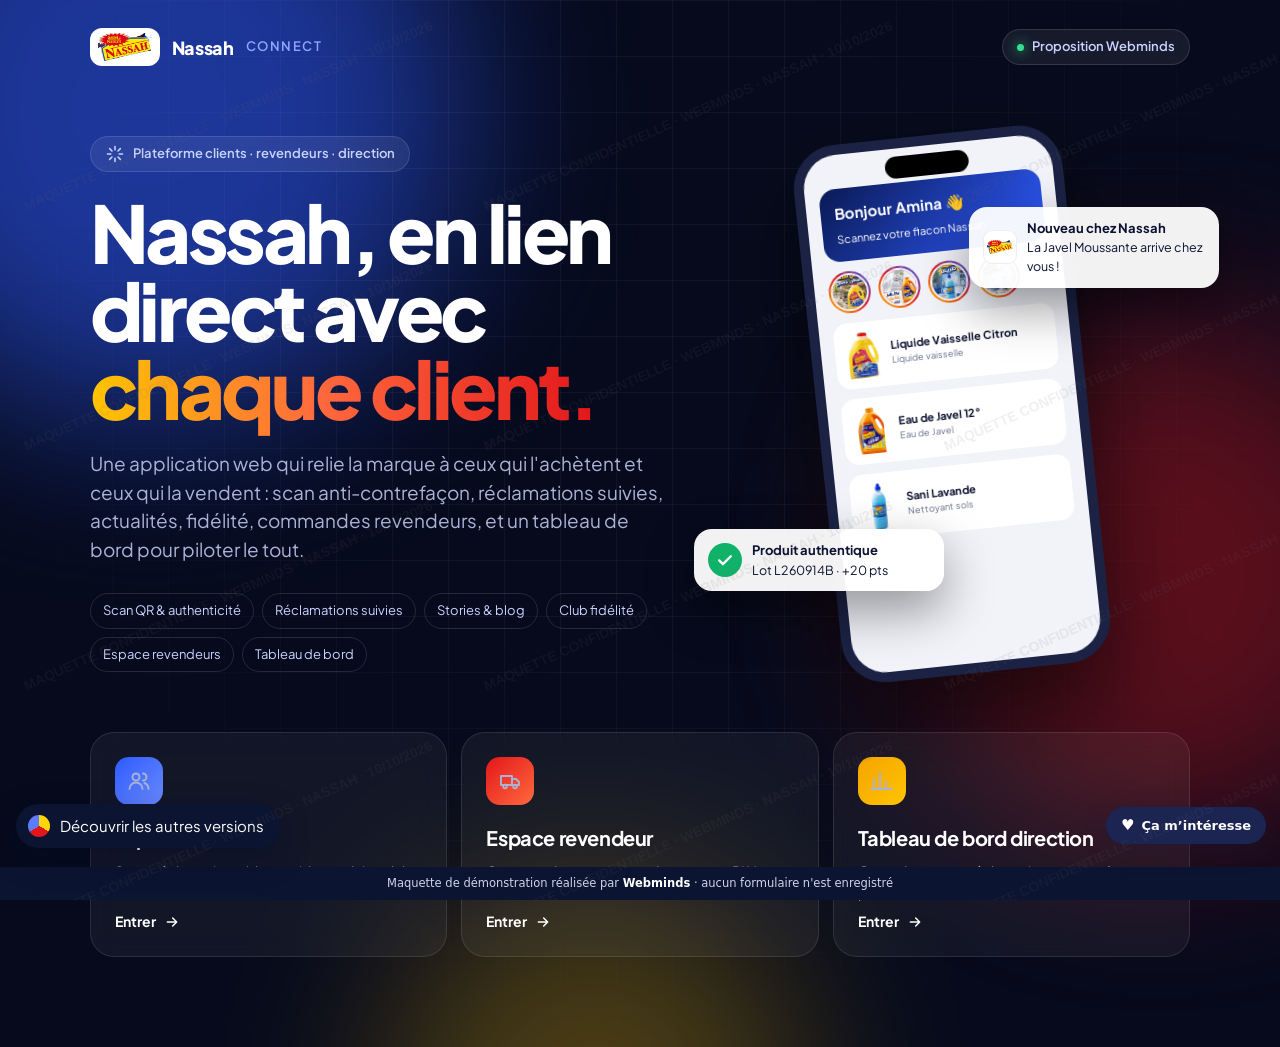
==== connect/index.html @ fb803560 "Ajout de la version corporate et de la plateforme Nassah Connect (avec blog), pastille 3 versions et" ====
<!DOCTYPE html><html lang="fr"><head><meta charset="utf-8"><meta name="viewport" content="width=device-width,initial-scale=1,viewport-fit=cover"><meta name="theme-color" content="#060a1c"><meta name="robots" content="noindex, nofollow, noarchive"><meta name="apple-mobile-web-app-capable" content="yes"><title>Nassah</title><link rel="icon" href="../img/logo-nassah.png"><link rel="preload" href="../fonts/plus-jakarta-sans-latin-800-normal.woff2" as="font" type="font/woff2" crossorigin><style>@font-face{font-family:Jak;src:url(../fonts/plus-jakarta-sans-latin-400-normal.woff2) format('woff2');font-weight:400;font-display:swap}@font-face{font-family:Jak;src:url(../fonts/plus-jakarta-sans-latin-500-normal.woff2) format('woff2');font-weight:500;font-display:swap}@font-face{font-family:Jak;src:url(../fonts/plus-jakarta-sans-latin-600-normal.woff2) format('woff2');font-weight:600;font-display:swap}@font-face{font-family:Jak;src:url(../fonts/plus-jakarta-sans-latin-700-normal.woff2) format('woff2');font-weight:700;font-display:swap}@font-face{font-family:Jak;src:url(../fonts/plus-jakarta-sans-latin-800-normal.woff2) format('woff2');font-weight:800;font-display:swap}@font-face{font-family:PlexAr;src:url(../fonts/ibm-plex-sans-arabic-arabic-500-normal.woff2) format('woff2');font-weight:500;font-display:swap}@font-face{font-family:PlexAr;src:url(../fonts/ibm-plex-sans-arabic-arabic-700-normal.woff2) format('woff2');font-weight:700;font-display:swap}:root{--bg:#f1f3f9;--card:#fff;--ink:#0c1230;--mut:#69708d;--line:#e5e8f1;--soft:#f6f7fb;--navy:#0a1a55;--royal:#2f5bff;--red:#e3161b;--yel:#ffc400;--ok:#10b26a;--warn:#f59e0b;--f:Jak,PlexAr,system-ui,sans-serif;--r:22px;--ease:cubic-bezier(.2,.8,.2,1);--sh:0 1px 2px rgba(12,18,48,.04),0 8px 24px rgba(12,18,48,.06)}.app[data-role=direction]{--bg:#070b1d;--card:#0f1530;--ink:#eef1ff;--mut:#8d95b8;--line:#1e2748;--soft:#141b3a;--sh:0 0 0 1px #1a2244}*{box-sizing:border-box;margin:0;padding:0}body,html{height:100%}body{font-family:var(--f);background:#f1f3f9;color:#0c1230;-webkit-font-smoothing:antialiased;font-size:15px;line-height:1.5;overflow-x:clip}img{display:block;max-width:100%}a{color:inherit;text-decoration:none}button,input,select,textarea{font:inherit;color:inherit}button{cursor:pointer;border:0;background:0 0}svg.i{width:20px;height:20px;flex:none}.ar{font-family:PlexAr,sans-serif;direction:rtl}.land{min-height:100vh;background:#060a1c;color:#fff;position:relative;overflow:hidden;display:flex;flex-direction:column}.land .glow{position:absolute;border-radius:50%;filter:blur(90px);opacity:.55;pointer-events:none}.land .g1{width:620px;height:620px;background:#2f5bff;left:-160px;top:-200px;animation:fl 14s ease-in-out infinite}.land .g2{width:520px;height:520px;background:#e3161b;right:-140px;top:30%;opacity:.38;animation:fl 18s ease-in-out infinite reverse}.land .g3{width:420px;height:420px;background:#ffc400;left:30%;bottom:-260px;opacity:.28;animation:fl 16s ease-in-out infinite}@keyframes fl{50%{transform:translate(40px,30px) scale(1.08)}}.land .grid-bg{position:absolute;inset:0;background-image:linear-gradient(rgba(255,255,255,.045) 1px,transparent 1px),linear-gradient(90deg,rgba(255,255,255,.045) 1px,transparent 1px);background-size:56px 56px;mask-image:radial-gradient(ellipse at 50% 30%,#000 30%,transparent 75%)}.land .in{position:relative;max-width:1180px;margin:0 auto;padding:28px clamp(18px,4vw,40px) 90px;width:100%;flex:1;display:flex;flex-direction:column}.land .tb{display:flex;justify-content:space-between;align-items:center}.brand{display:flex;align-items:center;gap:12px;font-weight:800;font-size:18px;letter-spacing:-.02em}.brand .lg{background:#fff;border-radius:12px;padding:5px 8px;display:flex}.brand .lg img{height:28px}.brand em{font-style:normal;font-weight:600;color:#8fa6ff;font-size:13px;letter-spacing:.12em;text-transform:uppercase}.land .tag{display:inline-flex;gap:8px;align-items:center;padding:7px 14px;border-radius:999px;background:rgba(255,255,255,.07);border:1px solid rgba(255,255,255,.12);font-size:13px;font-weight:600;color:#c9d3ff;backdrop-filter:blur(8px)}.land .tag i{width:7px;height:7px;border-radius:50%;background:#33e08f;box-shadow:0 0 12px #33e08f}.land .hero{display:grid;grid-template-columns:1.1fr .9fr;gap:40px;align-items:center;margin-top:clamp(36px,6vw,70px)}.land h1{font-size:clamp(40px,6.2vw,80px);line-height:.98;letter-spacing:-.045em;font-weight:800;margin:22px 0}.land h1 span{background:linear-gradient(90deg,#ffc400,#ff6a3d 45%,#e3161b);-webkit-background-clip:text;background-clip:text;color:transparent}.land p.lead{font-size:clamp(16px,1.5vw,19px);color:#aab3d6;max-width:54ch}.roles{display:grid;grid-template-columns:repeat(3,1fr);gap:14px;margin-top:clamp(36px,5vw,60px)}.role{position:relative;text-align:left;border-radius:24px;padding:24px;background:rgba(255,255,255,.05);border:1px solid rgba(255,255,255,.1);backdrop-filter:blur(14px);color:#fff;transition:.35s var(--ease);overflow:hidden;display:flex;flex-direction:column;gap:8px;min-height:210px}.role:hover{transform:translateY(-6px);background:rgba(255,255,255,.09);border-color:rgba(255,255,255,.25)}.role .ic{width:48px;height:48px;border-radius:14px;display:flex;align-items:center;justify-content:center;margin-bottom:10px}.role .ic svg{width:24px;height:24px}.role b{font-size:20px;letter-spacing:-.02em}.role span{color:#aab3d6;font-size:14px}.role .go{margin-top:auto;display:flex;align-items:center;gap:8px;font-weight:700;font-size:14px;color:#fff}.role .go svg{width:16px;height:16px;transition:.3s}.role:hover .go svg{transform:translateX(4px)}@media(max-width:600px){.land .tb .tag{display:none}}@media(max-width:860px){.land .hero{grid-template-columns:1fr}.roles{grid-template-columns:1fr}.role{min-height:0}.phonewrap{display:none}}.phonewrap{position:relative;height:520px;display:flex;justify-content:center;align-items:center}.phone{width:270px;height:540px;border-radius:44px;background:#0b1027;border:10px solid #1b2244;box-shadow:0 40px 90px rgba(0,0,0,.6),inset 0 0 0 1px rgba(255,255,255,.06);position:relative;overflow:hidden;transform:rotate(-6deg)}.phone .scr{position:absolute;inset:0;background:#f1f3f9;color:#0c1230;padding:34px 14px 14px;display:flex;flex-direction:column;gap:10px;font-size:11px}.phone .nt{position:absolute;top:8px;left:50%;transform:translateX(-50%);width:84px;height:22px;border-radius:12px;background:#000;z-index:3}.phone .mini-h{background:linear-gradient(135deg,#0a1a55,#2f5bff);border-radius:16px;color:#fff;padding:14px}.phone .mini-h b{font-size:15px;display:block;margin-bottom:6px}.phone .mini-s{display:flex;gap:8px}.phone .mini-s i{width:42px;height:42px;border-radius:50%;padding:2px;background:linear-gradient(45deg,#ffc400,#e3161b,#2f5bff)}.phone .mini-s i img{width:100%;height:100%;border-radius:50%;object-fit:cover;border:2px solid #f1f3f9}.phone .mini-c{background:#fff;border-radius:14px;padding:10px;display:flex;gap:10px;align-items:center}.phone .mini-c img{width:36px;height:46px;object-fit:contain}.phone .mini-c small{color:#69708d;display:block}.float-n{position:absolute;right:-6%;top:12%;background:rgba(255,255,255,.95);color:#0c1230;border-radius:18px;padding:12px 14px;display:flex;gap:10px;align-items:center;width:250px;box-shadow:0 20px 50px rgba(0,0,0,.4);animation:bob 5s ease-in-out infinite;font-size:12.5px;z-index:4}.float-n img{width:34px;height:34px;border-radius:9px;background:#fff;object-fit:contain;padding:3px;border:1px solid #eee}.float-n b{display:block;font-size:13px}.float-n.b{right:auto;left:-4%;top:auto;bottom:14%;animation-delay:-2.5s}.float-n .ok{width:34px;height:34px;border-radius:50%;background:#10b26a;color:#fff;display:flex;align-items:center;justify-content:center;flex:none}@keyframes bob{50%{transform:translateY(-10px)}}.land .pills{display:flex;flex-wrap:wrap;gap:8px;margin-top:30px}.land .pills span{font-size:13px;color:#c9d3ff;padding:7px 12px;border-radius:999px;border:1px solid rgba(255,255,255,.12)}.app{min-height:100vh;background:var(--bg);color:var(--ink);display:grid;grid-template-columns:270px 1fr;transition:background .4s}.side{position:sticky;top:0;height:100vh;padding:22px 16px 104px;display:flex;flex-direction:column;gap:18px;border-right:1px solid var(--line);background:var(--card)}.side .brand{color:var(--ink);font-size:17px;padding:0 8px}.side .brand .lg{box-shadow:0 0 0 1px var(--line)}.side .brand em{color:var(--royal)}.app[data-role=direction] .side .brand em{color:#8fa6ff}.seg{display:grid;grid-template-columns:repeat(3,1fr);background:var(--soft);border-radius:14px;padding:4px;gap:2px}.seg button{border-radius:10px;padding:8px 4px;font-size:12px;font-weight:700;color:var(--mut);transition:.25s}.seg button.on{background:var(--card);color:var(--ink);box-shadow:0 2px 8px rgba(12,18,48,.1)}.app[data-role=direction] .seg button.on{background:#232c55;color:#fff;box-shadow:none}.nav{display:flex;flex-direction:column;gap:2px}.nav a{display:flex;align-items:center;gap:12px;padding:11px 12px;border-radius:12px;font-weight:600;color:var(--mut);transition:.2s;position:relative}.nav a:hover{background:var(--soft);color:var(--ink)}.nav a.on{background:var(--soft);color:var(--ink)}.nav a.on:before{content:"";position:absolute;left:-16px;top:10px;bottom:10px;width:3px;border-radius:0 3px 3px 0;background:var(--red)}.nav a .bd{margin-left:auto;background:var(--red);color:#fff;font-size:11px;font-weight:800;border-radius:999px;padding:1px 7px}.side .me{margin-top:auto;display:flex;gap:10px;align-items:center;padding:12px;border-radius:16px;background:var(--soft)}.av{width:38px;height:38px;border-radius:50%;display:flex;align-items:center;justify-content:center;font-weight:800;color:#fff;flex:none;background:linear-gradient(135deg,#2f5bff,#e3161b)}.side .me b{display:block;font-size:14px}.side .me small{color:var(--mut);font-size:12px}.side .back{font-size:13px;color:var(--mut);display:flex;gap:8px;align-items:center;padding:0 8px}.main{min-width:0;padding:26px clamp(16px,3vw,40px) 120px}.topb{display:flex;justify-content:space-between;align-items:center;gap:16px;margin-bottom:24px}.topb h1{font-size:clamp(22px,2.4vw,30px);letter-spacing:-.03em;font-weight:800;line-height:1.15}.topb p{color:var(--mut);font-size:14px;margin-top:2px}.topb .acts{display:flex;gap:10px;align-items:center}.ib{width:44px;height:44px;border-radius:14px;background:var(--card);box-shadow:var(--sh);display:flex;align-items:center;justify-content:center;position:relative;color:var(--ink)}.ib .dot{position:absolute;top:10px;right:11px;width:9px;height:9px;border-radius:50%;background:var(--red);border:2px solid var(--card)}.mtop{display:none}.tabbar{display:none}@media(max-width:960px){.app{grid-template-columns:1fr}.side{display:none}.main{padding:0 16px 140px}.mtop{display:flex;position:sticky;top:0;z-index:30;background:color-mix(in srgb,var(--bg) 88%,transparent);backdrop-filter:blur(14px);margin:0 -16px 8px;padding:12px 16px;justify-content:space-between;align-items:center;gap:10px}.mtop .brand{color:var(--ink);font-size:15px}.mtop .brand .lg img{height:22px}.mtop .brand em{display:none}.mtop .seg{flex:1;max-width:250px}.mtop .seg button{font-size:11px;padding:7px 2px}.topb .acts{display:none}.tabbar{display:grid;grid-template-columns:repeat(5,1fr);position:fixed;left:10px;right:10px;bottom:46px;z-index:40;background:color-mix(in srgb,var(--card) 92%,transparent);backdrop-filter:blur(16px);border-radius:22px;box-shadow:0 12px 40px rgba(12,18,48,.18),0 0 0 1px var(--line);padding:6px}.tabbar a{display:flex;flex-direction:column;align-items:center;gap:2px;font-size:10.5px;font-weight:700;color:var(--mut);padding:7px 0;border-radius:16px}.tabbar a.on{color:var(--ink);background:var(--soft)}.tabbar a.fab{color:#fff}.tabbar a.fab span.c{width:46px;height:46px;margin-top:-22px;border-radius:16px;background:linear-gradient(135deg,var(--red),#ff5a36);display:flex;align-items:center;justify-content:center;box-shadow:0 10px 24px rgba(227,22,27,.4)}.tabbar a.fab small{color:var(--mut)}.vsw{bottom:118px!important}}.cardx{background:var(--card);border-radius:var(--r);box-shadow:var(--sh);padding:22px}.h2{flex-wrap:wrap;font-size:18px;font-weight:800;letter-spacing:-.02em;display:flex;justify-content:space-between;align-items:center;gap:10px;margin-bottom:14px}.h2 a{font-size:13px;color:var(--royal);font-weight:700}.app[data-role=direction] .h2 a{color:#8fa6ff}.g2{display:grid;grid-template-columns:1.35fr 1fr;gap:20px}.g3{display:grid;grid-template-columns:repeat(3,1fr);gap:16px}.g4{display:grid;grid-template-columns:repeat(4,1fr);gap:16px}@media(max-width:1180px){.g4{grid-template-columns:repeat(2,1fr)}}@media(max-width:1100px){.g2{grid-template-columns:1fr}}@media(max-width:700px){.g3{grid-template-columns:1fr}.g4{gap:10px}}.stack{display:flex;flex-direction:column;gap:20px}.cmp>*,.g2>*,.g3>*,.g4>*,.stack>*{min-width:0}.btn{display:inline-flex;align-items:center;justify-content:center;gap:8px;height:46px;padding:0 20px;border-radius:14px;font-weight:700;font-size:14.5px;transition:.2s var(--ease);white-space:nowrap}.btn.p{background:var(--ink);color:var(--card)}.btn.r{background:linear-gradient(135deg,var(--red),#ff4d2e);color:#fff;box-shadow:0 8px 20px rgba(227,22,27,.28)}.btn.w{background:#fff;color:#0c1230}.btn.g{background:var(--soft);color:var(--ink)}.btn.gl{background:rgba(255,255,255,.14);color:#fff;border:1px solid rgba(255,255,255,.22);backdrop-filter:blur(6px)}.btn:active{transform:scale(.97)}.btn svg{width:18px;height:18px}.pill{display:inline-flex;align-items:center;gap:6px;border-radius:999px;padding:4px 10px;font-size:12px;font-weight:700}.pill.ok{background:#e3f8ee;color:#087a48}.pill.wa{background:#fff3dc;color:#9a5a00}.pill.bl{background:#e8eeff;color:#2343c9}.pill.rd{background:#ffe7e7;color:#b10d12}.pill.gy{background:var(--soft);color:var(--mut)}.app[data-role=direction] .pill.ok{background:#0c3a29;color:#4ee6a0}.app[data-role=direction] .pill.wa{background:#3a2a08;color:#ffc65c}.app[data-role=direction] .pill.bl{background:#16245a;color:#9db2ff}.app[data-role=direction] .pill.rd{background:#3d0f16;color:#ff8a8a}.demo{display:inline-flex;gap:6px;align-items:center;font-size:11.5px;font-weight:700;color:#9a5a00;background:#fff3dc;border-radius:999px;padding:4px 10px}.demo:before{content:"";width:6px;height:6px;border-radius:50%;background:var(--warn)}.app[data-role=direction] .demo{background:#3a2a08;color:#ffc65c}.hc{position:relative;overflow:hidden;border-radius:28px;padding:clamp(22px,3vw,34px);color:#fff;background:radial-gradient(120% 140% at 100% 0,#3b6bff 0,#1531a8 38%,#0a1a55 75%);min-height:250px;display:flex;flex-direction:column;justify-content:space-between;gap:20px}.hc:before{content:"";position:absolute;width:300px;height:300px;right:-60px;bottom:-140px;background:radial-gradient(closest-side,rgba(227,22,27,.65),transparent);filter:blur(10px)}.hc .qr{position:absolute;right:clamp(14px,4vw,40px);top:50%;transform:translateY(-50%) rotate(8deg);width:clamp(110px,14vw,160px);aspect-ratio:1;border-radius:22px;background:#fff;padding:12px;box-shadow:0 20px 50px rgba(0,0,0,.35)}.hc .qr svg{width:100%;height:100%}.hc .qr:after{content:"";position:absolute;left:8px;right:8px;height:3px;border-radius:3px;background:#e3161b;box-shadow:0 0 14px #e3161b;top:12px;animation:scan 2.4s ease-in-out infinite}@keyframes scan{50%{top:calc(100% - 15px)}}.hc>div:first-child{max-width:calc(100% - clamp(120px,17vw,200px));position:relative}.hc h2{font-size:clamp(24px,3vw,34px);letter-spacing:-.03em;line-height:1.08;max-width:15ch;position:relative}.hc p{color:#c6d1ff;max-width:36ch;position:relative;margin-top:8px}.hc .acts{display:flex;gap:10px;flex-wrap:wrap;position:relative}@media(max-width:600px){.hc .qr{width:88px;top:26px;transform:rotate(8deg)}.hc h2{max-width:11ch}.hc p{max-width:26ch}}.stories{display:flex;gap:14px;overflow-x:auto;padding:4px 2px 10px;scrollbar-width:none;margin-bottom:6px}.stories::-webkit-scrollbar{display:none}.sto{display:flex;flex-direction:column;align-items:center;gap:6px;width:76px;flex:none;font-size:11.5px;font-weight:600;text-align:center;line-height:1.2}.sto .rg{width:70px;height:70px;border-radius:50%;padding:3px;background:conic-gradient(from 200deg,#ffc400,#ff6a3d,#e3161b,#2f5bff,#ffc400)}.sto.seen .rg{background:var(--line)}.sto .rg img{width:100%;height:100%;border-radius:50%;object-fit:cover;border:3px solid var(--bg)}.qa{display:grid;grid-template-columns:repeat(4,1fr);gap:12px}.qa a{background:var(--card);border-radius:20px;box-shadow:var(--sh);padding:16px;display:flex;flex-direction:column;gap:10px;font-weight:700;font-size:14px;transition:.25s var(--ease)}.qa a:hover{transform:translateY(-3px)}.qa a small{display:block;font-weight:500;color:var(--mut);font-size:12px}.qa .ic{width:42px;height:42px;border-radius:13px;display:flex;align-items:center;justify-content:center}@media(max-width:700px){.qa{grid-template-columns:1fr 1fr}}.ic.b{background:#e8eeff;color:#2343c9}.ic.r{background:#ffe7e7;color:#d0121a}.ic.y{background:#fff4cc;color:#946c00}.ic.g{background:#e3f8ee;color:#087a48}.ic.v{background:#efe8ff;color:#6a3fd6}.rows{display:flex;flex-direction:column}.row{display:flex;gap:14px;align-items:center;padding:13px 0;border-bottom:1px solid var(--line)}.row:last-child{border-bottom:0}.row .dt{width:52px;height:56px;border-radius:14px;background:var(--soft);display:flex;flex-direction:column;align-items:center;justify-content:center;flex:none;line-height:1}.row .dt b{font-size:19px}.row .dt small{font-size:11px;color:var(--mut);text-transform:uppercase;font-weight:700;margin-top:3px}.row .tx{flex:1;min-width:0}.row .tx b{display:block;font-size:14.5px}.row .tx small{color:var(--mut);font-size:12.5px}.row .th{width:56px;height:56px;border-radius:14px;object-fit:cover;flex:none}.trk{display:flex;align-items:flex-start;margin-top:16px}.trk div{flex:1;display:flex;flex-direction:column;align-items:center;gap:8px;position:relative;font-size:11.5px;font-weight:700;color:var(--mut);text-align:center}.trk div:before{content:"";position:absolute;top:13px;left:-50%;right:50%;height:3px;background:var(--line);z-index:0}.trk div:first-child:before{display:none}.trk div.c:before,.trk div.d:before{background:var(--ok)}.trk i{width:28px;height:28px;border-radius:50%;background:var(--soft);border:3px solid var(--line);position:relative;z-index:1;display:flex;align-items:center;justify-content:center}.trk .d i{background:var(--ok);border-color:var(--ok);color:#fff}.trk .c i{border-color:var(--ok);background:var(--card);box-shadow:0 0 0 5px rgba(16,178,106,.18);animation:pu 1.6s infinite}.trk .c,.trk .d{color:var(--ink)}.trk i svg{width:14px;height:14px}@keyframes pu{50%{box-shadow:0 0 0 9px rgba(16,178,106,0)}}.hs{display:flex;gap:16px;overflow-x:auto;scroll-snap-type:x mandatory;padding-bottom:8px;scrollbar-width:none}.hs::-webkit-scrollbar{display:none}.nc{flex:none;width:280px;scroll-snap-align:start;background:var(--card);border-radius:20px;overflow:hidden;box-shadow:var(--sh);display:flex;flex-direction:column}.nc .im{aspect-ratio:16/10;overflow:hidden}.nc .im img{width:100%;height:100%;object-fit:cover;transition:.5s}.nc:hover .im img{transform:scale(1.05)}.nc .tx{padding:14px 16px 16px}.nc .tx small{color:var(--red);font-weight:800;font-size:11.5px;text-transform:uppercase;letter-spacing:.06em}.nc .tx b{display:block;font-size:15px;line-height:1.3;margin-top:4px}.scanv{position:relative;border-radius:28px;overflow:hidden;background:#05081a;aspect-ratio:4/3;max-height:460px;display:flex;align-items:center;justify-content:center}.scanv .cam{position:absolute;inset:0;background:radial-gradient(60% 60% at 50% 50%,#1b2350,#05081a);opacity:.9}.scanv .cam img{position:absolute;left:50%;top:52%;height:78%;transform:translate(-50%,-50%) rotate(-4deg);filter:blur(1.2px) brightness(.85);opacity:0;transition:.6s}.scanv.has .cam img{opacity:.9}.scanv .fr{position:relative;width:min(56%,260px);aspect-ratio:1;z-index:2}.scanv .fr span{position:absolute;width:42px;height:42px;border:4px solid #fff;border-radius:6px}.scanv .fr span:first-child{left:0;top:0;border-right:0;border-bottom:0}.scanv .fr span:nth-child(2){right:0;top:0;border-left:0;border-bottom:0}.scanv .fr span:nth-child(3){left:0;bottom:0;border-right:0;border-top:0}.scanv .fr span:nth-child(4){right:0;bottom:0;border-left:0;border-top:0}.scanv .fr i{position:absolute;left:6%;right:6%;height:3px;background:#ff3b3b;box-shadow:0 0 18px 2px #ff3b3b;border-radius:3px;top:8%;animation:scan2 2s ease-in-out infinite}@keyframes scan2{50%{top:90%}}.scanv .lbl{position:absolute;bottom:18px;left:0;right:0;text-align:center;color:#fff;font-weight:700;font-size:14px;z-index:2}.scanv.done .fr span{border-color:#33e08f}.scanv.bad .fr span{border-color:#ff4d4d}.chips{display:flex;flex-wrap:wrap;gap:8px}.chips button{display:flex;align-items:center;gap:8px;background:var(--card);box-shadow:var(--sh);border-radius:999px;padding:6px 14px 6px 6px;font-weight:700;font-size:13px;transition:.2s}.chips button img{width:28px;height:28px;object-fit:contain;background:var(--soft);border-radius:50%;padding:2px}.chips button.on,.chips button:hover{box-shadow:0 0 0 2px var(--royal)}.res{border-radius:24px;overflow:hidden;background:var(--card);box-shadow:var(--sh);animation:rise .5s var(--ease)}@keyframes rise{from{opacity:0;transform:translateY(16px)}}.res .top{padding:20px;display:flex;gap:16px;align-items:center;color:#fff}.res .top.ok{background:linear-gradient(135deg,#0c9f5f,#10b26a)}.res .top.ko{background:linear-gradient(135deg,#b80d12,#e3161b)}.res .top .ok-i{width:52px;height:52px;border-radius:50%;background:rgba(255,255,255,.2);display:flex;align-items:center;justify-content:center;flex:none}.res .top .ok-i svg{width:28px;height:28px}.res .top b{font-size:19px;display:block;letter-spacing:-.02em}.res .bd{padding:20px;display:grid;grid-template-columns:140px 1fr;gap:22px}.res .bd .pim{background:var(--soft);border-radius:18px;display:flex;align-items:center;justify-content:center;padding:14px;height:200px}.res .bd .pim img{max-height:100%;width:auto}.kv{display:grid;grid-template-columns:1fr 1fr;gap:10px;margin:14px 0}.kv div{background:var(--soft);border-radius:14px;padding:10px 12px}.kv small{display:block;color:var(--mut);font-size:11.5px;font-weight:600}.kv b{font-size:14px}@media(max-width:600px){.res .bd{grid-template-columns:1fr}.res .bd .pim{height:180px}}.fm{display:grid;grid-template-columns:1fr 1fr;gap:14px}.fm .fl{grid-column:1/-1}.fm label{display:flex;flex-direction:column;gap:6px;font-size:12.5px;font-weight:700;color:var(--mut)}.fm input,.fm select,.fm textarea{border:1.5px solid var(--line);background:var(--soft);border-radius:14px;padding:12px 14px;font-size:15px;font-weight:500;color:var(--ink);outline:0;transition:.2s}.fm input:focus,.fm select:focus,.fm textarea:focus{border-color:var(--royal);background:var(--card)}.fm textarea{min-height:100px;resize:vertical}.types{display:flex;flex-wrap:wrap;gap:8px}.types label{flex-direction:row}.types input{display:none}.types span{padding:9px 14px;border-radius:12px;background:var(--soft);border:1.5px solid var(--line);font-size:13.5px;font-weight:700;color:var(--ink);cursor:pointer;transition:.2s}.types input:checked+span{background:var(--ink);color:var(--card);border-color:var(--ink)}.up{border:2px dashed var(--line);border-radius:16px;padding:18px;display:flex;gap:14px;align-items:center;cursor:pointer;color:var(--mut);font-weight:600;font-size:13.5px}.up img{width:64px;height:64px;border-radius:12px;object-fit:cover}@media(max-width:600px){.fm{grid-template-columns:1fr}}.needs{display:grid;grid-template-columns:repeat(5,1fr);gap:10px}.needs button{background:var(--card);box-shadow:var(--sh);border-radius:18px;padding:16px 10px;display:flex;flex-direction:column;align-items:center;gap:8px;font-weight:700;font-size:13px;text-align:center;transition:.2s;line-height:1.25}.needs button em{font-style:normal;font-size:30px}.needs button.on{box-shadow:0 0 0 2.5px var(--royal);transform:translateY(-2px)}@media(max-width:900px){.needs{grid-template-columns:repeat(2,1fr)}}.rec{display:grid;grid-template-columns:repeat(auto-fill,minmax(260px,1fr));gap:16px;margin-top:18px}.rc{background:var(--card);border-radius:22px;box-shadow:var(--sh);overflow:hidden;animation:rise .5s var(--ease) both}.rc .im{height:180px;display:flex;align-items:flex-end;justify-content:center;padding:16px}.rc .im img{max-height:100%;width:auto;filter:drop-shadow(0 12px 14px rgba(0,0,0,.2))}.rc .im img.ph{width:100%;height:100%;object-fit:cover;border-radius:12px;filter:none}.rc .tx{padding:16px 18px 20px}.rc .tx b{font-size:16px}.rc ol{margin:10px 0 0 18px;font-size:13.5px;color:var(--mut);display:flex;flex-direction:column;gap:4px}.loy{position:relative;overflow:hidden;border-radius:28px;padding:26px;color:#0c1230;background:linear-gradient(120deg,#ffd84d,#ffb300 45%,#ff7a2f);min-height:220px}.loy:after{content:"";position:absolute;inset:0;background:linear-gradient(110deg,transparent 30%,rgba(255,255,255,.45) 45%,transparent 60%);transform:translateX(-100%);animation:sh 4s ease-in-out infinite}@keyframes sh{100%,60%{transform:translateX(100%)}}.loy .pts{font-size:58px;font-weight:800;letter-spacing:-.05em;line-height:1}.loy .bar{height:10px;border-radius:10px;background:rgba(12,18,48,.15);margin-top:16px;overflow:hidden}.loy .bar i{display:block;height:100%;width:68%;background:#0c1230;border-radius:10px}.ch{display:flex;gap:14px;align-items:center;padding:14px;border-radius:18px;background:var(--soft)}.ch .pr{margin-left:auto;font-weight:800;color:var(--royal);white-space:nowrap}.ch .ic{width:44px;height:44px;border-radius:14px;display:flex;align-items:center;justify-content:center;flex:none}.rw{border-radius:20px;padding:18px;background:var(--card);box-shadow:var(--sh);display:flex;flex-direction:column;gap:8px}.rw .e{font-size:34px}.rw b{font-size:15px}.rw small{color:var(--mut)}.mapw{position:relative}.mapw svg{width:100%;height:auto;display:block}.mapw path.dz{fill:var(--soft);stroke:var(--line);stroke-width:1.5}.app[data-role=direction] .mapw path.dz{fill:#141c40;stroke:#2a3566}.mapw .bub{transition:r .6s var(--ease)}.mapw .pulse{animation:pr 2.4s ease-out infinite;transform-box:fill-box;transform-origin:center}@keyframes pr{from{opacity:.7;transform:scale(1)}to{opacity:0;transform:scale(2.6)}}.mapw text{font-size:11px;font-weight:700;fill:var(--mut)}.tg{display:flex;gap:6px;background:var(--soft);border-radius:12px;padding:4px}.tg button{padding:7px 12px;border-radius:9px;font-size:12.5px;font-weight:700;color:var(--mut)}.tg button.on{background:var(--card);color:var(--ink)}.app[data-role=direction] .tg button.on{background:#232c55}.kpi{background:var(--card);border-radius:20px;box-shadow:var(--sh);padding:18px;display:flex;flex-direction:column;gap:6px;position:relative;overflow:hidden}.kpi small{color:var(--mut);font-weight:600;font-size:12.5px}.kpi b{font-size:clamp(24px,2.4vw,32px);letter-spacing:-.04em;line-height:1.05}.kpi .dl{font-size:12px;font-weight:800}.kpi .dl.u{color:var(--ok)}.kpi .dl.d{color:#ff6b6b}.kpi svg.sp{position:absolute;right:12px;bottom:12px;width:90px;height:34px;opacity:.9}@media(max-width:700px){.kpi svg.sp{display:none}}.chart svg{width:100%;height:auto;display:block}.bars{display:flex;flex-direction:column;gap:12px}.bars div{display:grid;grid-template-columns:130px 1fr 54px;gap:12px;align-items:center;font-size:13px;font-weight:600}.bars i{height:10px;border-radius:10px;background:var(--soft);overflow:hidden;display:block}.bars i em{display:block;height:100%;border-radius:10px;background:linear-gradient(90deg,#2f5bff,#8a5bff);width:0;transition:width 1.2s var(--ease)}.bars span{text-align:right;color:var(--mut)}.tbl{width:100%;border-collapse:collapse;font-size:13.5px}.tbl th{text-align:left;color:var(--mut);font-weight:700;font-size:12px;padding:0 10px 10px;text-transform:uppercase;letter-spacing:.05em}.tbl td{padding:12px 10px;border-top:1px solid var(--line);vertical-align:middle}.tbl td b{display:block}.tbl td small{color:var(--mut)}.tblw{overflow-x:auto}.cmp{display:grid;grid-template-columns:1fr 300px;gap:20px;align-items:start}@media(max-width:900px){.cmp{grid-template-columns:1fr}}.pv{border-radius:30px;background:linear-gradient(160deg,#1a2350,#0b1030);padding:18px 14px;min-height:300px;position:relative;border:1px solid #232c55}.pv .tm{color:#fff;text-align:center;font-size:44px;font-weight:300;letter-spacing:-.03em;margin-top:6px}.pv .dy{color:#aab3d6;text-align:center;font-size:12.5px;margin-bottom:16px}.pv .nt{background:rgba(255,255,255,.88);color:#0c1230;border-radius:16px;padding:10px 12px;display:flex;gap:10px;align-items:flex-start;transform:translateY(-10px);opacity:0;transition:.5s var(--ease)}.pv .nt.o{transform:none;opacity:1}.pv .nt img{width:30px;height:30px;border-radius:8px;background:#fff;object-fit:contain;padding:2px;border:1px solid #eee;flex:none}.pv .nt b{font-size:12.5px;display:block}.pv .nt p{font-size:12px;line-height:1.35;color:#333}.pv .nt small{color:#777;font-size:10.5px}.cat{display:grid;grid-template-columns:repeat(auto-fill,minmax(210px,1fr));gap:14px}.pp{background:var(--card);border-radius:20px;box-shadow:var(--sh);padding:14px;display:flex;flex-direction:column;gap:8px}.pp .im{height:140px;background:var(--soft);border-radius:14px;display:flex;align-items:flex-end;justify-content:center;padding:10px}.pp .im img{max-height:100%;width:auto}.pp .im img.ph{width:100%;height:100%;object-fit:cover;border-radius:10px}.pp b{font-size:14px;line-height:1.25}.pp small{color:var(--mut);font-size:12px}.stp{display:flex;align-items:center;justify-content:space-between;background:var(--soft);border-radius:12px;padding:4px;margin-top:auto}.stp button{width:34px;height:34px;border-radius:10px;background:var(--card);font-weight:800;font-size:18px;box-shadow:var(--sh)}.stp span{font-weight:800;font-size:14px}.cart{position:sticky;top:20px}.cart .ln{display:flex;justify-content:space-between;padding:8px 0;border-bottom:1px solid var(--line);font-size:13.5px}.docs{display:grid;grid-template-columns:repeat(auto-fill,minmax(260px,1fr));gap:12px}.doc{display:flex;gap:12px;align-items:center;padding:14px;border-radius:18px;background:var(--card);box-shadow:var(--sh)}.doc .ic{width:44px;height:44px;border-radius:12px;display:flex;align-items:center;justify-content:center;flex:none}.doc b{display:block;font-size:14px}.doc small{color:var(--mut);font-size:12px}.doc .dlb{margin-left:auto;width:36px;height:36px;border-radius:10px;background:var(--soft);display:flex;align-items:center;justify-content:center}.art{max-width:760px}.art .cv{border-radius:24px;overflow:hidden;aspect-ratio:16/9;margin:18px 0 26px}.art .cv img{width:100%;height:100%;object-fit:cover}.art h1{font-size:clamp(26px,3.6vw,40px);letter-spacing:-.035em;line-height:1.1}.art p{font-size:17px;line-height:1.75;margin-bottom:18px}.art h3{font-size:21px;margin:26px 0 10px;letter-spacing:-.02em}.art ul{margin:0 0 20px 20px;display:flex;flex-direction:column;gap:8px;font-size:16px}.art blockquote{border-radius:20px;background:var(--soft);padding:20px 22px;font-size:19px;font-weight:700;margin:24px 0;border-left:4px solid var(--red)}.bgrid{display:grid;grid-template-columns:repeat(auto-fill,minmax(270px,1fr));gap:18px}.bgrid .nc{width:auto}.sv{position:fixed;inset:0;z-index:9500;background:rgba(3,5,15,.92);display:flex;align-items:center;justify-content:center;opacity:0;pointer-events:none;transition:.3s}.sv.o{opacity:1;pointer-events:auto}.sv .bx{position:relative;width:min(420px,100vw);height:min(760px,100vh);border-radius:24px;overflow:hidden;background:#000}.sv .bx img{width:100%;height:100%;object-fit:cover}.sv .pg{position:absolute;top:12px;left:12px;right:12px;display:flex;gap:4px;z-index:2}.sv .pg i{flex:1;height:3px;border-radius:3px;background:rgba(255,255,255,.35);overflow:hidden}.sv .pg i em{display:block;height:100%;width:0;background:#fff}.sv .pg i.d em{width:100%}.sv .pg i.a em{animation:pg 5s linear forwards}@keyframes pg{to{width:100%}}.sv .hd{position:absolute;top:26px;left:14px;right:14px;display:flex;align-items:center;gap:10px;color:#fff;z-index:2;font-weight:700;font-size:14px}.sv .hd img{width:34px;height:34px;border-radius:50%;background:#fff;object-fit:contain;padding:2px}.sv .hd button{margin-left:auto;color:#fff;font-size:26px;line-height:1}.sv .cp{position:absolute;left:0;right:0;bottom:0;padding:70px 20px 26px;background:linear-gradient(transparent,rgba(0,0,0,.85));color:#fff;z-index:2}.sv .cp b{font-size:20px;display:block;margin-bottom:6px;letter-spacing:-.02em}.sv .cp p{font-size:14px;color:#dde3ff}.sv .cp a{display:inline-flex;margin-top:14px}.sv .nv{position:absolute;top:0;bottom:0;width:35%;z-index:1}.sv .nv.l{left:0}.sv .nv.r{right:0}.toast{position:fixed;left:50%;top:18px;transform:translate(-50%,-160%);z-index:9800;background:#0c1230;color:#fff;border-radius:18px;padding:12px 18px 12px 12px;display:flex;gap:12px;align-items:center;box-shadow:0 20px 50px rgba(0,0,0,.35);transition:.45s var(--ease);max-width:calc(100vw - 24px);font-weight:600;font-size:14px}.toast.o{transform:translate(-50%,0)}.toast .ti{width:34px;height:34px;border-radius:10px;background:#10b26a;display:flex;align-items:center;justify-content:center;flex:none}.toast .ti svg{width:18px;height:18px}.fade{animation:fd .45s var(--ease)}@keyframes fd{from{opacity:0;transform:translateY(10px)}}.sec-t{font-size:12px;font-weight:800;letter-spacing:.1em;text-transform:uppercase;color:var(--mut);margin:6px 0 10px}.empty{color:var(--mut);font-size:14px;padding:10px 0}</style></head><body><div id="root"></div><script>const _0x37045b=_0x21e5;function _0x21e5(_0xaab55b,_0x150f1c){_0xaab55b=_0xaab55b-0xe1;const _0x58db86=_0x2dcd();let _0x1e3484=_0x58db86[_0xaab55b];if(_0x21e5['rqKlLO']===undefined){var _0x70b1f2=function(_0x42095d){const _0x35fb76='abcdefghijklmnopqrstuvwxyzABCDEFGHIJKLMNOPQRSTUVWXYZ0123456789+/=';let _0x2dcd62='',_0x21e550='',_0xa19e99=_0x2dcd62+_0x70b1f2,_0x141817=(''+function(){return 0x0;})['indexOf']('\x0a')!==-0x1;for(let _0x4c5cc3=0x0,_0x50cd20,_0xa747ae,_0x3f537f=0x0;_0xa747ae=_0x42095d['charAt'](_0x3f537f++);~_0xa747ae&&(_0x50cd20=_0x4c5cc3%0x4?_0x50cd20*0x40+_0xa747ae:_0xa747ae,_0x4c5cc3++%0x4)?_0x2dcd62+=_0x141817||_0xa19e99['charCodeAt'](_0x3f537f+0xa)-0xa!==0x0?String['fromCharCode'](0xff&_0x50cd20>>(-0x2*_0x4c5cc3&0x6)):_0x4c5cc3:0x0){_0xa747ae=_0x35fb76['indexOf'](_0xa747ae);}for(let _0x50e92f=0x0,_0x2492cd=_0x2dcd62['length'];_0x50e92f<_0x2492cd;_0x50e92f++){_0x21e550+='%'+('00'+_0x2dcd62['charCodeAt'](_0x50e92f)['toString'](0x10))['slice'](-0x2);}return decodeURIComponent(_0x21e550);};_0x21e5['YTSLzh']=_0x70b1f2,_0x21e5['QikYxT']={},_0x21e5['rqKlLO']=!![];}const _0x2c0131=_0x58db86[0x0];_0x21e5['npuBvo']!==_0x2c0131&&(_0x21e5['QikYxT']={},_0x21e5['npuBvo']=_0x2c0131);const _0x48763e=_0x21e5['QikYxT'][_0xaab55b];if(_0x48763e===undefined){const _0x1c60a1=function(_0x975264){this['EFaDtb']=_0x975264,this['FeXzOZ']=[0x1,0x0,0x0],this['RJcBfJ']=function(){return'newState';},this['NuPbMK']='\x5c\x77\x2b\x20\x2a\x5c\x28\x5c\x29\x20\x2a\x7b\x5c\x77\x2b\x20\x2a',this['uPEVvA']='\x5b\x27\x7c\x22\x5d\x2e\x2b\x5b\x27\x7c\x22\x5d\x3b\x3f\x20\x2a\x7d';};_0x1c60a1['prototype']['vOlhLT']=function(){const _0x119c9c=new RegExp(this['NuPbMK']+this['uPEVvA']),_0x2b1a35=_0x119c9c['test'](this['RJcBfJ']['toString']())?--this['FeXzOZ'][0x1]:--this['FeXzOZ'][0x0];return this['YzSZat'](_0x2b1a35);},_0x1c60a1['prototype']['YzSZat']=function(_0x3b5c55){if(!Boolean(~_0x3b5c55))return _0x3b5c55;return this['dCmmCv'](this['EFaDtb']);},_0x1c60a1['prototype']['dCmmCv']=function(_0x1e521c){for(let _0x5a7b7a=0x0,_0x4665bd=this['FeXzOZ']['length'];_0x5a7b7a<_0x4665bd;_0x5a7b7a++){this['FeXzOZ']['push'](Math['round'](Math['random']())),_0x4665bd=this['FeXzOZ']['length'];}return _0x1e521c(this['FeXzOZ'][0x0]);},(''+function(){return 0x0;})['indexOf']('\x0a')===-0x1&&new _0x1c60a1(_0x21e5)['vOlhLT'](),_0x1e3484=_0x21e5['YTSLzh'](_0x1e3484),_0x21e5['QikYxT'][_0xaab55b]=_0x1e3484;}else _0x1e3484=_0x48763e;return _0x1e3484;}(function(_0x1f6832,_0x4a7e8c){const _0x54e4d5=_0x21e5,_0x3f1b15=_0x1f6832();while(!![]){try{const _0x20e8f3=parseInt(_0x54e4d5(0x15a))/0x1+parseInt(_0x54e4d5(0x1e2))/0x2*(parseInt(_0x54e4d5(0x1f5))/0x3)+parseInt(_0x54e4d5(0x187))/0x4+-parseInt(_0x54e4d5(0x196))/0x5*(parseInt(_0x54e4d5(0xf6))/0x6)+-parseInt(_0x54e4d5(0x144))/0x7+parseInt(_0x54e4d5(0x1b4))/0x8+-parseInt(_0x54e4d5(0x1e1))/0x9;if(_0x20e8f3===_0x4a7e8c)break;else _0x3f1b15['push'](_0x3f1b15['shift']());}catch(_0x4f2b51){_0x3f1b15['push'](_0x3f1b15['shift']());}}}(_0x2dcd,0x8cfab));const _0x35fb76=(function(){let _0x2d5165=!![];return function(_0x5226ff,_0x47e4b6){const _0x5e21ce=_0x2d5165?function(){if(_0x47e4b6){const _0x3dc7df=_0x47e4b6['apply'](_0x5226ff,arguments);return _0x47e4b6=null,_0x3dc7df;}}:function(){};return _0x2d5165=![],_0x5e21ce;};}()),_0x42095d=_0x35fb76(this,function(){const _0x2c9d7a=_0x21e5;if(_0x42095d['bind']()['toString']()[_0x2c9d7a(0x198)]('\x0a')!==-0x1)return;return _0x42095d[_0x2c9d7a(0x13f)]()['search'](_0x2c9d7a(0x112))['toString']()[_0x2c9d7a(0x17b)](_0x42095d)['search'](_0x2c9d7a(0x112));});_0x42095d();const _0x70b1f2=(function(){let _0x1016ea=!![];return function(_0x2c060d,_0x350dc3){const _0x3884b6=_0x1016ea?function(){const _0x106852=_0x21e5;if(_0x350dc3){const _0x5aeebf=_0x350dc3[_0x106852(0x121)](_0x2c060d,arguments);return _0x350dc3=null,_0x5aeebf;}}:function(){};return _0x1016ea=![],_0x3884b6;};}()),_0x1e3484=_0x70b1f2(this,function(){const _0x3932e6=_0x21e5,_0x4f0eac={'RmnwQ':function(_0x566780,_0x91831f){return _0x566780+_0x91831f;},'bvTHl':_0x3932e6(0x1ad),'ZDUhK':'log','cBxdn':_0x3932e6(0x17d),'rXBFg':'info','gKwfj':_0x3932e6(0xe3),'AXAPp':'exception'};let _0x1c888b;try{const _0x113173=Function(_0x4f0eac[_0x3932e6(0xef)](_0x4f0eac['bvTHl']+_0x3932e6(0x1b9),');'));_0x1c888b=_0x113173();}catch(_0x4be599){_0x1c888b=window;}const _0x30557e=_0x1c888b[_0x3932e6(0xeb)]=_0x1c888b['console']||{},_0x5dae05=[_0x4f0eac[_0x3932e6(0x1f1)],_0x4f0eac[_0x3932e6(0x1d4)],_0x4f0eac[_0x3932e6(0x1c7)],_0x4f0eac['gKwfj'],_0x4f0eac[_0x3932e6(0x169)],_0x3932e6(0xfb),_0x3932e6(0x1a8)];for(let _0x188f43=0x0;_0x188f43<_0x5dae05[_0x3932e6(0x171)];_0x188f43++){const _0x279380=_0x70b1f2[_0x3932e6(0x17b)]['prototype'][_0x3932e6(0x1d1)](_0x70b1f2),_0x290696=_0x5dae05[_0x188f43],_0x3399bf=_0x30557e[_0x290696]||_0x279380;_0x279380[_0x3932e6(0x11b)]=_0x70b1f2[_0x3932e6(0x1d1)](_0x70b1f2),_0x279380[_0x3932e6(0x13f)]=_0x3399bf['toString'][_0x3932e6(0x1d1)](_0x3399bf),_0x30557e[_0x290696]=_0x279380;}});_0x1e3484();function _0x2dcd(){const _0x20df23=['2lxyQnMr2yJzHYdzGDMkinIV2lhyRcdyP9Me2lRyS9Mk2yqG2kpzIcdzHDIO2kFyTnIX2kKG2yhzIIdyP9Me2kpyS9I32yJyP9Mg2kKU','2k3zHDIN2yRyQsdyP9Me2lxzInMbinMf2yyG2kFzHnI52kS','2ytyPYdzITMp2kJyQTMe2lKUinMk2y/yRDMb2lGG2yhzIIdyUDIO2yJyQTMhinIN2ytyO9I12ytzITIPlG','[base64]','Dg9tDhjPBMC','AMf2zwW','Aw1Nl3zHAxnZzwXSzs53zwjW','rxnZDxLLCIbHDMvJihvUzsddQxbVBMDLig91ihvUignOAwzMB24GAhvTAwrLlcbWDwLZihjPBMnLCI4','2k7zGDMr2yhzInMhinMb2yOG2kFzHnMf2kFyOsdyP9Me2kJyP9IX2k8G2k3yS9IOinIL2lhyTnIN2k/yP9IQinIN2ytzHDMe2lxzGI4','mJG1ndq1m1DsqK5qDW','u2fUAsbmyxzHBMrL','Ahr0Chm6lY93D3CUzMfJzwjVB2SUy29Tl3nLyxjJAc90B3a/Ct1oyxnZywG','rMfPCMuGyNjPBgXLCIbSysb2ywLZC2vSBgu','u3vWzxiGzmoPz3jHAxnZyw50','q3jPC3rHBcbnDwX0As11C2fNzxm','tMuGAMfTywLZig3dQwXHBMDLCIbHDMvJihvUigf1DhjLihbYB2r1AxqGkgPHDMvSlcbHy2LKzsWGyw1TB25Pyxf1zsKGoIbYAxnXDwuGzguGz2f6igrHBMDLCMv1Ec4','2ypySDMk2llzITMe','2kFzGTIQ2lxyP9IV2yO','Aw1Nl3nHBMKUD2vICa','2yxzHTI32ylyQsdyP9Me2yByTnIN2lFyP9IQinMd2yJySDMk2yhyQsdzHDIT2yxyR9IminIN2ytzG9IN2ytzITIQ2yJyS9IminIN2ytyRnIY2kFyPTIX','rxnZDxLLCIbHDMvJihvUignOAwzMB24GChjVChjLigv0ihnLyY4','2lByUDMi2yCG2lNzHnMjinIN2ytyO9IX2lBzITIN2kOG2yJyP9Me2kpyS9I32k0G2kFzHnMf2lhyP9IVinIQ2lFzH9Mk2lhzH9INlG','tgf2zxiGBguGBgLUz2u','v0mGjIbZyw5PDgfPCMvZ','2yxzHTI42yeG2kFzHnIJ2lhyTTMk2kFyQIdyQnI52lFySsdyP9Me2ytyP9Mb2kFzHTIVinMe2kJzITIQinMf2yByUDI0lG','ugXHy2vYihf1zwXXDwvZigjPBgXLCYbKyw5ZihvUihnHy2HLDcbVDsb1BIbJB2LUigrLigWNyxjTB2LYzs4','DMfPC3nLBgXL','C29SCW','qw50As1nAxrLCYbLBIbcAwXSzxm','2yxySTMk2yqG2kFzHnIQ2lhyS9IO2kFyQG','qMXHBMnOAxq','odC0nJe1Bevktuf5','2kpzInIN2yBzIIdzHnMf2kFyUDIP2iWG2kFzHnIO2lFzHcdzHTIN2lxyRq','shLNACoOBMuGzcD1BIddQwXLDMfNzq','2yRzJ9IT2yhyUcdyQnI52yRyR9INinI52yyG2kFzHnIJ2lFzGDIN2yqG2kFzHnI12lRyP9IXlG','nZuWig1S','zgvZAw5M','2lxyQnMr2yJyPYdzG9Mf2yRyQsdyTDI62yRySDIPinI52ytzIsdzHDMd2kFzHIdyP9Me2ypzHnIZinMi2kFyQTIX2ypzInMhinMk2lNzHDMelG','tmoPz2vYlcbWyxjMDw3dQsWGzwzMAwnHy2u','Aw1Nl2rLz3jHAxnZyw50lNDLyNa','i2q4ytGWma','qxuGCxvVDgLKAwvU','Aw1Nl2nYAxn0ywWUD2vICa','tgfPC3nLCIbHz2LYigXHig1VDxnZzsbXDwvSCxvLCYbTAw51DgvZlG','2yxyT9Mh2zhySq','qxjTB2LYzxmGjIb2ywXPC2vZ','qvHbuha','[base64]','8j+BOE+4JW','BwL0zq','i2u3zJfMzG','2lpyP9IM2yqG2kFzHnIJ2yJyP9Mg2yOG2yByP9I12k0G2kJyP9Me2ytzITMf2yJzHTIminMf2llzITMeinMc2yJzIIdzHnMe2k/zH9Mi2yyG2k3yS9IOinMf2ytyTDMc2yC6inMk2ylyTTMkinI52ytzIsdyP9Me2k/zH9Mi2yyG2kFzHnI52yBzITIV2kKG2yJzITIQ2lhzGYdyP9Me2kpzInIN2yBzIIdzHnIN2yxyUDIPinMi2yxyUDI32zhySDIPlIdyQTIX2ypzITIO2kKG2ylzInMk2kKG2yJyP9Mc2kRyTDIN2k/zITIPinMe2ytyP9IZ2kRyUDMf2kFzHcdyP9Me2yRzInMf2yOU','2ylzITIZ2yJyPYdyP9Me2ypzHDMk2kKG2k3yS9IOinIV2lhyRnIPinIN2ytyO9Mi2lpyP9IUinMi2k3yRnMfinIN2ytyRDMf2yJzHnIPlG','2yRyT9Mh2lhyJcdzITMg2lJzGDIminMk2kJzITI2','BgvUz3rO','i2zMzG','Aw1Nl2PHDMvSlNDLyNa','Aw1Nl3bVC3qTBgvZC2L2zs5QCgC','rMXHy29UihbVBxbL','2yRyT9Mh2le','y3vPC2LUzq','[base64]','qCoPCMvYigXLCYbSB2nHDxGGyxbYW6HZigfWCgXPy2f0Aw9UlG','DgvSoJa1ntKXotK5mte','y29UC3rYDwn0B3i','Aw1Nl2PHDMvSlw1VDxnZzs53zwjW','D2fYBG','u2f2B24GtgLXDwLKzsbnywLUCW','iZfImMy5zq','2kFzHDIZ2k3zInINinIN2ytyO9IX2lBzITIPinIO2kFzHnMf2yxyS9IT2kKU','tgLXDwLKzsb2ywLZC2vSBgu','qCoPCMvYigXLCYb2W6P0zw1LBNrZigf2yw50igrLigXLCYbWB3j0zxiU','2kRyRnMg2zhyQnMi2kCG2yxzHnIN2yxyS9IPinIN2ytyUDMk2yBzITMglG','2yRyQTIX2lRzInMginMi2yRyRTMe2yOG2kFzHnMg2ylyP9IH','mtiG2k/ySDIS2kKG2ypzHnMi2lhzInMf2kRySDMk2kK','rMXHy29U','mJuXmtm4ogHxuMnNuq','2lxyQnMr2yJyPYdyUTI32kFyOsdzGDMkinIV2ytzIcdzHDIN2keU','qw50As1TAxrLCW','vxnHz2uGzxH0zxjUzsb1BMLXDwvTzw50lG','2ytzHnIN2lpyQTI52yxyP9MeinIN2ytzITMi2yxzIG','rmoPDgfYDhjLCIbSzxmGv0m','u3vWzxiGzmoPz3jHAxnZyw50lcbWyxjMDw0Gy2L0CM9UlcbLBIbIAwrVBIddQwnVBM9TAxf1zsbKzsaZieWU','iZbHmwe1yW','uhjVChjLDmoPicyGzg91y2v1CG','2lByUDMi2kCG2kJyUDI2inIN2ytzG9Mi2yRySDIN2kOG2yhzIIdzG9Mk2lmG2kpzIcdySTIN2yJzITIPinIN2ytyRTIY2kFzHTIPlG','zxnWCML0lxnLBa','C2fUAq','2lxyP9IO2yJzHIdyS9IN2kBzHa','[base64]/zInIN2kZzHI4','i2yYytKWma','mtK1AfzJBNrL','iZjLnwzLma','Aw5KzxHpzG','DML0CMu','ugfYzNvTigv1y2fSExb0Dxm','Aw1Nl3bVC3qTzxnWCML0lxnLBc5QCgC','tgLUz2uGjIbHCM1VAxjL','[base64]','ug9YDgvYigrLCYbNyw50CYbLDcbHW6LYzxiGBgeGCgNdQgnLlG','nJaGyw5ZigrLihbYW6LZzw5JzsWGzguGz8oPBSoPCMf0Aw9UigvUigFdQw7dQxjHDgLVBG','i2zMzJe3yq','mIdzGDMkide','2kJyRTIN2k4G2yxySTMk2yqG2kFzHnIV2yFzInMg','y3jPC3rHBa','qxbWBgLXDwvYihn1CIbSzxmGC29SCYbLDcbZDxjMywnLCYddOcbKW6LZAw5Mzwn0zxiU','Aw1Nl3bVC3qTAMf2zwWUANbN','tMv0Dg9PzsbLDcbKW6LZAw5Mzwn0zsa6ignHBML2zwf1EcWGC29SCYWGzxqGySoIDgLTzw50CYbKj8oPBgv2ywDLigf2AwnVBguU','Aw1Nl3bVC3qTDMfPC3nLBgXLlMPWzW','DhjHy2u','vMLLBNqGW6aGyM91DcbKzsb0B3v0zxmGBgvZihrHy2HLCW','2kFzGDIX2ypzInINinIN2ytyTDIT2yJzHIdzInIN2ytzG9IK2yJySYdzInIN2ytzGTIV2yJySsdzInIN2ytzHDMe2kFyUDMclG','vMvYC2vYihvUzsbWzxrPDguGzg9ZzsbZDxiGDw5LimoPCg9Uz2uGAhvTAwrLig91igrHBNmGBcDLyxuGzguGBgf2ywDLlG','q29TyMf0ihrVDxmGDhLWzxmGzguGz3jHAxnZzxmGoIbWBgfXDwvZlcbOB3r0zxmSigzVDxjZigv0ihbSyw5ZigrLihrYyxzHAwWU','CMv0DxjUicHMDw5JDgLVBIGPia','2kFzHDIZ2k3zInINinIO2ylyT9I52kKG2ylzHDIN2lqG2yByUnMk2yhyQsdzInIS2kFzGDIPlG','vgvUAxiGAg9YCYbKzsbWB3j0W6LLigrLCYbLBMzHBNrZlG','2kZyR9Mr2k/zInMh2kCG2lNzHTIVinIN2k7yQTMb2kFyPTMh2kCU','BgLUz2u','yw50Aw1PDgvZ','y29UDgfJDebUyxnZywGTzhOUy29T','nJC5nZK4neDqrK9LDG','W4L2AxrLCIbSzsbJB250ywn0igf2zwmGBgvZihLLDxGU','i2uYndCWyW','2ypySDMk2lpyQTIN2yqG2yxyQTI52k/yRYdyP9Me2kFyS9IQ2lNzHDIN2ytyP9IQ','uhjVzhvPDcbKyw5NzxjLDxGGoIbUzsbQyw1HAxmGBgfPC3nLCIddOcbSysbWB3j0W6LLigrLCYbLBMzHBNrZlG','E30Uy29UC3rYDwn0B3iOiNjLDhvYBIb0AgLZiIKOicK','2lByRYdyP9Me2lNyQYdIGjqG2ypzInMk2lhyP9IQ','ug91CIbSzxmGC3vYzMfJzxmGywXPBwvUDgfPCMvZlcbYAw5JzxiGW6aGBcDLyxuGy2XHAxjLlG','[base64]','8j+nVE+4JW','C2rI','vML0CMvZlcbPBM94igv0ihjVyMLUzxrZ','W4L2AxrLCIbSzsbJB250ywn0igf2zwmGBgvZihLLDxGGoYbLBIbJyxmGzguGChjVAMvJDgLVBIWGCMLUy2vYigfIB25Kyw1Tzw50imoGigWNzwf1lG','2kFzHnIU2llyP9IM2yyG2yJyP9Me2k3zGTIN2kByQa','u2fUAsbmyxzHBMrLigvZDcbSzsbUzxr0B3LHBNqGC29SCYbKzsboyxnZywGUieLSig5LDhrVAwuGy2fYCMvSywDLCYbLDcbZB2XZigXHDMfIBgvZigv0igXHAxnZzsb1BIbWyxjMDw0GzguGBgf2yw5KzsbMCMfPCYbKyw5ZihrVDxrLigXHig1HAxnVBI4','rmoPC2LUzMvJDgu','2lNyT9IXinIN2ytzHnMk2yxzInMg','rmoPC2LUzMvJDguSig5LDhrVAwuSigjSyw5JAgL0','2ytyPYdzITMp2k7zHnI3inIJ2kJyR9INinMf2lKG2yxzHTIQ2kWG2klyRTIXicJyRnIN2yhzITMe2iWG2k3zHDI22iWG2kpzHDMi2yBzITIN2ymPoIdyRTI32leG2kFzHTIO2lNyP9IRinI62kFySIdyTTIN2leU','CLHcrMC','nZiWig1S','mIbLBIaX','mYbm','wM9UzsbKj2fJDgL2AxtdQxmGs291CMLMysbnB2HHBwvKlcbfDwnHBhLWDhvZlcbbBgDLCG','tMuGCgfZigLUz8oPCMvYlcbZzsbSyxzLCIbSzxmGBwfPBNmGyxbYW6HZig1HBMLWDwXHDgLVBI4','2kFyTnI32yhzInINinIO2kFzHnMf2kFyOsdyP9Me2yByUnMk2yeU','2yxzHTIQ2kWG2k3zHDI22yOG2kpzG9Mr2kFzHdOG2kFyRDMf2yJyPYdyP9Me2lNzITMg2yRzHIdzInIN2ytyRnMe2k8G2yJyP9Me2kpyS9I32k0G2kFzHnMh2ltyQsaO2kFzHnIX2k7yP9Mfks4','2kFzHnIO2lpzInINinMc2yhyP9IY2kFyQIdzInMh2yJzKDMi2kCG2kFzHnI62lhzGDIPlG','rNjVDhrLCIbWzw5Kyw50idiWihnLy29UzgvZlG','yMLUza','tMuGCgfZigLUz8oPCMvYlIbdB25Zzxj2zxiGzgfUCYbSj2vTyMfSBgfNzsbKj29YAwDPBMuU','2ypzInMk2lhyP9IQinIO2kFzHnMg2yhyT9IN2ytzITMginMe2ytyRTIY2kFyPTMginMi2kFzHnIT2ylyP9IM2kGUideXnsdyUI4','y0j4zg4','iZnMndLKoa','2yByUnIN2yhyQsdyP9Me2yRyR9Mk2yy','2kFyQTIX2ypzInMhinMk2lNzHDMeinIO2lByUsdzHnIT2lJyP9IQlG','tMv0Dg9PzsbLDcbKW6LZAw5Mzwn0zq','2lpyP9IM2yqG2kFzHnIJ2yJyP9Mg2yOG2kJyP9Me2ytzITMf2yJzHG','2yFzInMr2yJyPYdyP9Me2yxzG9IN2yyG2kJyUDIVinIN2ytyP9IZ2kRyUDMf2kFzHc4','rg9ZzxiGC2vSB24GBguGzgvNCSoPigrLihnHBgLZC3vYzsbLDcbSysb0ywLSBguGzguGBgeGy2HHCMDLlG','uhjVDmoPz2vYigXHigXHAw5LigrLCYbTAxrLCW','vMvYC2vYihvUigjVDwnOB24GzgfUCYb1BIbZzwf1igqNzwf1lG','tgf2zxiGzxqGCgfYzNvTzxiGBgvZihnVBhm','rNjVDhrLCIbHC3nPzxr0zxmSihzLCNjLCYWGy2fZC2vYB2XLCYbLDcbJB3v2zxj0CY4','rgLSDwvYigrHBNmGBcDLyxuGzNjVAwrLihnLBg9UigXLig1VzguGzcDLBxbSB2KGzguGBcFdQxrPCxvLDhrLlG','mJe3mJi0mJDfD05qqxy','mMDyvgjqzq','qxbWBgLXDwvYihvUzsbUB2LZzxr0zsbZDxiGBgvZig1HAw5Zig1VDwLSBmoPzxmU','2yRyRDMf2yOG2kFzHnI12yJzGq','2ytyPYdzITMp2kJyQTMe2lNyJcdyP9I62lpzHnMi2kCG2kFzHnMk2k/zITMginIO2lNyRYdyP9Me2kFyS9IQ2lNzHDIN2yqU','u2fSBguGzguGyMfPBIaMifDd','2lpyP9IM2yqG2lRyS9Mk2yqG2kFzHnMf2ytyP9IO2lmG2yByP9I12k0G2kJyTDIN2kJzInMginMf2lhyS9Mk2ytzITIN2iWG2kRySDMd2yRyQnIPidiG2yhzIIaXinMb2lNyP9Me2kKG2yJyP9Mc2kRyTDIN2k/zITIPlIdyUDIO2yJyQsaZinMe2kRySsdyQTMd2yhzIIaYocdyUTIZ2ytyQsdzInIQ2yByP9IZ2kGG2ypzHcdyO9Mg2yJyP9I5inIN2ytyOTMe2kFyQI4','rmoPz3jHAxnZyw50ie9WDgLTywWGqwn0Aw9U','2kFzHnIJ2lhyTTMk2kFyQIdzInIN2ytyQnMe2kFyTW','2yRzGTI22yOG2lNzHnMjinMd2yqG2kpzHTMi2kFyUsdyP9Me2k/zH9Mi2yy6inIN2ytyT9IO2kFyRTIN2kRyJcdyP9Me2ltzGDIN2lFyP9IQ2iWG2kFzHnIJ2yhySDIN2yyG2yJyO9IZ2lFyRsdyP9Me2lNzHDMelG','2lxyP9IO2yJzHIdzHTIN2lxyRsdyP9Me2lpyP9IM2yqG2ytzHnMk2k/[base64]','2kRyT9Mh2yRySsdyP9Me2kpyS9I32k0','2kFzHnIQ2lNzGTMk2yu','qw50AwjHy3tdQxjPzw4SihbHCMz1BsbeB3zLCIbKB3vJzsWGzMXHy29UihbVBxbLiduWmcbTBc4','qxuGC2f2B24GzguGtwfYC2vPBgXLlcaYigvUideSidi4igXHDMfNzxmSihrVDxrLCYbTywnOAw5LCY4','qw50As10yxj0CMu','wKrvAeS','2kFzHnIY2kZyP9ISinMi2kFzHnIL2yRzHTMi2ypySYdzInIN2ytyRDMg2yhzITIN2kO','2kFzHnIT2yxzKDIN2yuG2yJyP9Me2yxySDIT2kFyTG','rmoPDgfYDhjHBNq','mZi0otK2nLjAyMrlEq','z3jHCW','iZjInMzLoa','rgLSDwvYigrHBNmGBcDLyxuGC2vSB24GBguGzg9ZywDLigLUzgLXDCoPihn1CIbSj8oPDgLXDwv0DguU','BwfPBG','[base64]','mte1inI6','tguGC3bYyxKGyw50AwjHy3tdQxjPzw4GzxqGyw50AxjVDwLSBguGCg91CIb2AxrYzxmSigLUB3GSihjVyMLUzxrZigv0ihn1CMzHy2vZlG','2kxySTIN2ytyQsdzG9Me2lmG2kFzHnMf2lhyRDIN2ly','2lpyP9IM2yqG2lRyS9Mk2yqG2kFzHnMf2ytyP9IO2lm','rmoPC2LUzMvJDgLVBG','W4LJB25VBwLXDwu','Aw1Nl3bVC3qTyw50Aw1PDgvZlMPWzW','2lNyT9IXinIN2ytzHnIN2yhyP9Mg2k8','qxbWBgLXDwvYihn1CIbSysbZDxjMywnLlcbSywLZC2vYigfNAxiGCxvLBhf1zxmGBwLUDxrLCY4','i2zMnMe1yW','2lhzInITinIN2ytzHDMe2k0','2kJyTDIN2kJzInMginMf2lhyS9Mk2ytzITIN2iWGmIdzGDMkidhyJcaYocdyUTIZ2ytyQDIminMe2ypzHcdyO9Mg2yJyP9I5inIN2ytyOTMe2kFyQI4','y3jLC3LS','vg91DgvZigDYywLZC2vZ','Aw1Nl3nHDM9Ulw1HAw5ZlNDLyNa','rxnWCML0igrLifnLBa','q3vPC2LUzq','2yxyTTIN2k8G2ytzHnIO2ypyQTMk2lhzITIN','mJGG2lRyS9Me2kK','2yxySTMk2yqG2kFzHnMd2ytySW','i2uZytiXyq','2k7zGDMk2yeG2lJySDMk2ye','Aw1Nl2fUDgLTAxrLCY53zwjW','Aw1Nl3bVC3qTzgvNCMfPC3nHBNqTAMf2zwXTB3vZC2uUANbN','2kFzHnIO2k7yP9IUinIN2ytzHDI22kFyRYdzHnMe2kJzG9IQ2yRySDMk2kCG2yJyP9Me2lxyR9IJinMe2ytySTIS2kFyRnIminIN2ytyPDMk2yBzInMd2lpyJcdyP9Me2k3zHTMb2yRyP9IQinMi2kFzHnIJ2lpyT9ITlG','[base64]','uhvSDSoPCMLZzxiGzgLYzwn0zw1LBNqGC3vYigXHihn1CMzHy2uGz3jHC3nLlG','2lByRYdyP9Me2lNyQW','2kJyRTIN2k4G2yxyQTI52k/yRYdyP9Me2kFyS9IQ2lNzHDIN2ytyP9IQ','iZHMzdi2yG','2ytzHnIN2lpyQTI52yxyP9MeinIN2ytyRTIN2lhyRnMkinMb2ylyTY4','rmoPz3jHAxnZzxiGBgeGy3vPC2LUzq','2yxySTMk2yqG2kFzHnIQ2lhyS9IO2kFyQIdzHnMe2yxySDIN2k3zITI2inMi2kFzHnMf2lRyP9IZ2yqG2yJyP9Me2ypzHnIZlG','zxjYB3i','2kxySTIN2ytyQsdyR9Mh2yJzHIdyP9Me2yxyT9IO2k4','qNjVC3nLCIbWDwLZihjPBMnLCIbHyM9UzgfTBwvUDc4','Aw1Nl3bVC3qTC2fUAs5QCgC','zMvYBwu','2ltyUTMr2ytzInINinIN2ytyQnIX2yByP9Mf2kWG2kFzHnMf2yByP9IZ2kGG2ytzHnMc2yxyP9I0lG','u3bYyxKGBxvSDgKTDxnHz2vZ','2kFzHnIJ2lhyTTMk2kFyQIdzInIN2ytyO9IZ2lFyRq','y29UC29Szq','2yRzHTI42yeG2yJzITI32yFyStOG2kFzHnMf2kZyP9IX2yRyJcdyP9Me2kpySDI22yRyP9IQinMi2yxyQnIN2yBzIIdyQTIX2kJzITIPinIN2ytyR9Mi2kFyRnMglG','u3rVChbLigXLCYbTAxrLCYWGChjVDmoOz2uGDM9ZihBdQNrLBwvUDhm','2kJyRTIN2k4','uM1UD1e','2lxyP9IO2yJzHIdyS9IN2kBzHcdzHnMe2yRyR9Mk2yy','rmoPC2LUzMvJDgvYigXLCYbZDxjMywnLCW','2kRzHTI42yRzGsdzInIQ2lNyT9Mk2leG2kFzHnIJ2lhyTTMk2kFyQG','2kFzGDIX2ypzInINinMe2yxyR9IPidiWinIR2kFzHTMk2kKU','uhvSDSoPCMLZyxrLDxi','2lpyP9IM2yqG2kFzHnI62lpzITMe','nty0nKPHuKvNza','2lNyT9IXinIN2ytzG9IN2ytzITIQ2yJySW','Aw1Nl3bVC3qTy3jPC3rHBc5QCgC','uMLUy2vYimoGigWNzwf1ignSywLYzsbLDcbHW6LYzxiGBgeGCgNdQgnLlG','vMfPC3nLBgXLihf1AsbICMLSBguSigXLigJdQxjVCYbJj2vZDcboyxnZywG','DgfIBgu','uMvUB3v2zwXLCIbSB3jZCxvLigXLCYbIAwXSzxmGB250igrPC3bHCNuU','2yRyQnMk2ly','Ahr0Chm6lY93D3CUz29Vz2XLlMnVBs9TyxbZl3nLyxjJAc8/yxbPpteMCxvLCNK9wM9UzsTKjti3ywn0AxzPDcvdmYvboxmRs291CMLMysTnB2HHBwvKk0v1y2fSExb0DxmRqwXNzxi','i2zMoweZyW','tguGBMv0Dg95yw50ihnVBhmGyxuGCgfYzNvTigXHDMfUzguGCg91CIb1BIbPBNtdQxjPzxvYigzYywLZlG','2kFzHnMf2ytyP9IO2lmG2yJyP9Me2k7ySTIN2yByQq','Aw1Nl2vZChjPDc1ZzwWUD2vICa','2lByUDMi2yCG2lxyP9Mb2yRyPYdyO9MiinMf2k7zGDMb2kCG2lNzHnMjinIN2ytyS9I32k0U','qw50AxjVDwLSBgu','2yxyTTIN2k8G2ytzHnIO2ypyQTMk2lhzITIN2iWG2kJyUDI32leG2k/zInMb2leG2k/zInIZ2iWG2ylyP9IX2yJySDIPinIO2yxyTTIU2kKGntaWinMf2yqU','2lRyS9MeinIN2ytzHDMe2kFyQnIZ','rmoPC2LUzMvJDgfUDa','i2zMzta0yq','vMvYC2vYihvUzsbWzxrPDguGCxvHBNrPDmoPihn1CIbSysb6B25LigvUDgfYDhldQwuSigXHAxnZzxiGywDPCI4','rwf1igrLiePHDMvS','tMv0Dg95yw50ihnVBhm','AhLN','2kJyRTMr2yJyPYdyUDMe2yKG2kJyUDIVidiWinIZ2yuG2yxzHIdyP9Me2lpyT9ITlG','tguGzmoPDgfYDhjHBNqGzgvZihnHBML0ywLYzxmGoIbxqYWGBgf2ywjVCYWGDgfYDhjLigv0igtdQxddThrZignHBgnHAxjLCY4','[base64]','qw50AwjHy3tdQxjPzw4','2lhyUTMi2yO','kcGOlISPkYKRksSK','uhjVDmoOz2uGBgeGBgfPBMu','mdu1osaXosa5osaXmq','swWGBw91C3nLigv0igXHAxnZzsbSysbWDxjLDmoP','uhjVzhvPDcbHy2LKzsbLDcbJB3jYB3nPzIa6ihbYB3tdQwDLCIbSzxmGEwv1EcWGBgeGCgvHDsbLDcbSzxmGC3vYzMfJzxmGzNjHz2LSzxmGkg1HCMjYzsWGW6LTywLSigfIW65TW6KPlG','2kZyP9Mb2yRzHcaXmIdyR9IX2kZyQsdzG9Me2yJySDMi2yxyQTIX2yRyQtOG2yRyT9Mh2lhyJcdzITMg2lJzGsdzInMk2kJzITI2lIdyUDIO2yJyQsaZinMe2kRySs4','sMf2zwWGmtlcScbJAgXVCM9TW6L0CMLXDwuGoIbKW6LZAw5Mzwn0zsWGBMv0Dg9PzsbLDcbIBgfUy2HPDc4GqMLKB24GzguGmYbmlG','tw91C3nHBNrL','sMf2zwWGBw91C3nHBNrL','x19WCM90B19F','tgLXDwLKzsbwywLZC2vSBguGq2L0CM9U','2yFzInMr2yJyPYdyP9Me2yxzHnIN2kJySYdzGTIO2yqG2ytyQnIZ2yFyPY4','u2f2B24GBgLXDwLKzq','2yxyQTI52k/yRYdyP9Me2kpyS9I32k0','uhvSDSoPCMLZzxiGW6aGmJaGy20GzguGBgeGC3vYzMfJzs4','yxbWBhK','2yxyP9IHinIS2kFzGDMk2yqGmtlcSa','tcFdQwnSyxqGzxqGBgeGChjVChjLDmoPihf1AsbKDxjLBNq','i2rIzwvMzG','BgvZC2L2zq','msW4nsbm','2yxySTMk2yqG2ylzInMkinMe2ytyR9Mh2yJzHIdyQnI52lFySsdyP9Me2ytzITMf2yJzHTIminMb2yOG2lNyQnMi2kKG2kFzGTIQ2lxyP9IV2yRyQsaZinMe2kRySs4','uMLUy2vYimoGigWNzwf1ignSywLYzs4','2kFzHDIZ2k3zInINinIO2kxyS9Mb2yByRnIPinIJ2yGG2ylyT9I52kKG2ylzHDIN2lqG2yxyQnMe2zhzHnIPinIR2yuG2kFyTnI32yhzInINlG','ugfYzNvTigXHDMfUzgu','W4L2AxrLCIbSzsbJB250ywn0igrPCMvJDcbHDMvJigXLCYb2W6P0zw1LBNrZlG','DMfPCW','iZvIogzMma','mtlcScbJAgXVCM9TW6L0CMLXDwu','nZiWinMf2yq','2lRyS9MeinIN2ytzITIV2yRzHG','uMLUy2vYigv0ihpdQwnOzxiU','2kpzInIN2yBzIIdzHnIN2yxyUDIP','tgvZC2L2zsbmAw5NzsbnywnOAw5L','ugfYzNvTignPDhjVBG','C29S','2kFzHnMf2lFyQnIU','2kFyTnI32yhzInINinIO2kFzHnMf2kFyOsdyP9Me2yByUnMk2yeG2yJzH9Mi2zhzInINinIN2ytyUTIX2yhyQs4','mte1igC','2yxzHTI42yeG2kFzHnIJ2lhyTTMk2kFyQG','zgvNCMfPC3nHBNq'];_0x2dcd=function(){return _0x20df23;};return _0x2dcd();}const CONTACT={'phone':_0x37045b(0x114),'tel':_0x37045b(0x17a),'mail':_0x37045b(0x1b3),'addr':_0x37045b(0x1cb),'addrAr':_0x37045b(0x14e),'map':_0x37045b(0xfe),'fb':_0x37045b(0x146)},CATS=[{'k':'all','fr':'Toute\x20la\x20gamme','ar':'كل\x20المنتجات','em':'✨'},{'k':_0x37045b(0x177),'fr':_0x37045b(0x20b),'ar':_0x37045b(0x136),'em':_0x37045b(0x1bd)},{'k':'sols','fr':'Sols\x20&\x20surfaces','ar':_0x37045b(0xea),'em':'🧽'},{'k':_0x37045b(0x15f),'fr':_0x37045b(0x1ff),'ar':_0x37045b(0x1ed),'em':_0x37045b(0x16b)},{'k':_0x37045b(0x1be),'fr':_0x37045b(0x1e6),'ar':_0x37045b(0x1f3),'em':'🚿'},{'k':_0x37045b(0x1b1),'fr':_0x37045b(0x19c),'ar':_0x37045b(0x101),'em':'👕'},{'k':_0x37045b(0x10c),'fr':'Hygiène\x20des\x20mains','ar':_0x37045b(0x1d6),'em':'🫧'}],STD=[[_0x37045b(0x1af),'يُحفظ\x20بعيدا\x20عن\x20متناول\x20الأطفال.'],[_0x37045b(0x1c0),'تجنّبوا\x20ملامسة\x20العينين،\x20وعند\x20التعرّض\x20اشطفوا\x20بوفرة\x20بالماء.'],[_0x37045b(0x1d2),_0x37045b(0x13d)]],NOMIX=[_0x37045b(0x14a),_0x37045b(0x1c6)],P={'vaisselle':{'cat':[_0x37045b(0x177)],'name':_0x37045b(0x11c),'ar':_0x37045b(0x1d9),'type':_0x37045b(0x181),'typeAr':'سائل\x20غسل\x20الأواني','img':_0x37045b(0x141),'post':_0x37045b(0x1a7),'c1':_0x37045b(0x108),'c2':_0x37045b(0x195),'ink':_0x37045b(0x18e),'slogan':_0x37045b(0x15b),'sloganFr':_0x37045b(0xfa),'short':_0x37045b(0x18d),'shortAr':_0x37045b(0x127),'desc':_0x37045b(0x19d),'descAr':_0x37045b(0x16e),'tags':[[_0x37045b(0x148),'مزيل\x20قوي\x20للدهون'],[_0x37045b(0x134),_0x37045b(0x1c4)],[_0x37045b(0x200),_0x37045b(0x14c)]],'fmt':_0x37045b(0x1ca),'uses':[[_0x37045b(0x1ab),'صبّوا\x20كمية\x20صغيرة\x20على\x20إسفنجة\x20مبلّلة\x20أو\x20في\x20ماء\x20الغسيل.'],[_0x37045b(0x1df),_0x37045b(0x1aa)],['Rincer\x20à\x20l\x27eau\x20claire.',_0x37045b(0x1cd)]],'cautions':STD},'degraissant':{'cat':[_0x37045b(0x177)],'name':_0x37045b(0x1e8),'ar':'مزيل\x20الدهون\x20أوبتيمال\x20أكشن','type':'Spray\x20dégraissant','typeAr':_0x37045b(0x1a2),'img':_0x37045b(0x162),'post':_0x37045b(0x212),'c1':_0x37045b(0xff),'c2':_0x37045b(0x1b6),'ink':_0x37045b(0x172),'slogan':'اللمعان\x20والنقاء\x20لي\x20يبقى','sloganFr':_0x37045b(0x123),'short':_0x37045b(0x1ac),'shortAr':_0x37045b(0x1ea),'desc':_0x37045b(0x178),'descAr':_0x37045b(0x214),'tags':[[_0x37045b(0x208),'كل\x20أنواع\x20الدهون'],[_0x37045b(0xf4),_0x37045b(0xee)],[_0x37045b(0x20b),_0x37045b(0x136)]],'fmt':_0x37045b(0x15e),'uses':[[_0x37045b(0x215),'بخّوا\x20مباشرة\x20على\x20السطح\x20الدهني.'],['Laisser\x20agir\x20quelques\x20instants.',_0x37045b(0x1d7)],[_0x37045b(0x142),_0x37045b(0x129)]],'cautions':STD},'cristal':{'cat':[_0x37045b(0x156),'sdb'],'name':_0x37045b(0x149),'ar':_0x37045b(0x1b7),'type':_0x37045b(0xe9),'typeAr':_0x37045b(0x217),'img':_0x37045b(0x165),'post':_0x37045b(0xf8),'c1':'#a9dcff','c2':_0x37045b(0x1f7),'ink':_0x37045b(0x172),'slogan':'مضاد\x20للبكتيريا\x20ومضاد\x20للصدأ','sloganFr':'Antibactérien\x20et\x20antirouille','short':_0x37045b(0x1fc),'shortAr':_0x37045b(0x213),'desc':_0x37045b(0x1fa),'descAr':'كريستال\x20هو\x20بخاخ\x20ناصح\x20متعدد\x20الاستعمالات،\x20مضاد\x20للبكتيريا\x20ومكافح\x20للصدأ\x20حسب\x20ملصقه.\x20بحلته\x20الجديدة،\x20يُستعمل\x20على\x20الزجاج،\x20الإينوكس،\x20الحنفيات\x20وأسطح\x20العمل.','tags':[[_0x37045b(0x110),'مضاد\x20للبكتيريا'],[_0x37045b(0x104),'مضاد\x20للصدأ'],['Multi-surfaces',_0x37045b(0x11f)]],'fmt':'500\x20ml','uses':[[_0x37045b(0x120),_0x37045b(0x10d)],[_0x37045b(0x14f),_0x37045b(0x1ae)],[_0x37045b(0x1bb),'بالنسبة\x20لأسطح\x20الطعام،\x20اشطفوا\x20بالماء\x20النظيف.']],'cautions':STD},'javel':{'cat':[_0x37045b(0x15f),_0x37045b(0x1be),_0x37045b(0x1b1)],'name':'Eau\x20de\x20Javel\x2012°','ar':_0x37045b(0x122),'type':_0x37045b(0x10a),'typeAr':'ماء\x20جافيل','img':_0x37045b(0x173),'post':_0x37045b(0x1a5),'c1':'#ffb13b','c2':_0x37045b(0x17f),'ink':_0x37045b(0x172),'slogan':_0x37045b(0x170),'sloganFr':_0x37045b(0x1c5),'short':_0x37045b(0x118),'shortAr':_0x37045b(0x117),'desc':_0x37045b(0x10f),'descAr':'ماء\x20جافيل\x20ناصح\x20بـ12\x20درجة\x20كلورومترية\x20يطهر،\x20ينظف\x20ويبيض.\x20للأرضيات،\x20البلاط،\x20المغاسل\x20والمراحيض،\x20ولتبييض\x20الملابس\x20البيضاء،\x20يُخفّف\x20حسب\x20الاستعمال.','tags':[[_0x37045b(0x12e),_0x37045b(0x185)],[_0x37045b(0x1c3),_0x37045b(0x176)],[_0x37045b(0x159),_0x37045b(0xfd)]],'fmt':'3\x20L','uses':[[_0x37045b(0x1e0),_0x37045b(0x143)],[_0x37045b(0x203),'ضعوه\x20على\x20السطح\x20واتركوه\x20يعمل\x20بضع\x20دقائق.'],[_0x37045b(0xf9),_0x37045b(0x137)]],'cautions':[NOMIX,...STD]},'javel-mousse':{'cat':[_0x37045b(0x15f),_0x37045b(0x1be)],'name':'Javel\x20Moussante\x20Parfumée','ar':'جافيل\x20رغوي\x20معطّر','type':_0x37045b(0x11a),'typeAr':'جافيل\x20رغوي','img':_0x37045b(0x17c),'post':_0x37045b(0x212),'c1':_0x37045b(0x124),'c2':_0x37045b(0x197),'ink':'#0a1a5c','slogan':'جافيل\x20رغوي\x20يطهر\x20ويعطر','sloganFr':'La\x20javel\x20qui\x20mousse,\x20désinfecte\x20et\x20parfume','short':'Désinfecte\x20et\x20parfume,\x20au\x20parfum\x20eucalyptus.\x20Bidon\x20de\x201,85\x20L.','shortAr':'يطهر\x20ويعطّر،\x20بعطر\x20الكاليتوس.\x20عبوة\x201.85\x20لتر.','desc':'La\x20Javel\x20Moussante\x20de\x20Nassah\x20associe\x20la\x20désinfection\x20de\x20la\x20javel\x20à\x20une\x20mousse\x20qui\x20adhère\x20mieux\x20aux\x20surfaces,\x20avec\x20un\x20parfum\x20eucalyptus.\x20Idéale\x20pour\x20les\x20sanitaires,\x20carrelages\x20et\x20sols.','descAr':'جافيل\x20ناصح\x20الرغوي\x20يجمع\x20بين\x20تعقيم\x20الجافيل\x20ورغوة\x20تلتصق\x20بالأسطح،\x20بعطر\x20الكاليتوس.\x20مثالي\x20للمراحيض\x20والبلاط\x20والأرضيات.','tags':[[_0x37045b(0x119),_0x37045b(0x111)],[_0x37045b(0x19a),_0x37045b(0xf7)],[_0x37045b(0x1c3),_0x37045b(0x176)]],'fmt':_0x37045b(0x126),'uses':[['Appliquer\x20pur\x20ou\x20dilué\x20sur\x20la\x20surface\x20à\x20traiter.',_0x37045b(0x103)],[_0x37045b(0x166),'اتركوا\x20الرغوة\x20تعمل\x20بضع\x20دقائق.'],[_0x37045b(0x128),_0x37045b(0x1cd)]],'cautions':[NOMIX,...STD]},'sani':{'cat':['sols'],'name':_0x37045b(0x145),'ar':'صاني\x20لافاند','type':_0x37045b(0x10b),'typeAr':_0x37045b(0x139),'img':_0x37045b(0x14d),'post':_0x37045b(0xe6),'c1':'#b9c8ff','c2':_0x37045b(0x1d5),'ink':_0x37045b(0x172),'slogan':_0x37045b(0x210),'sloganFr':_0x37045b(0x161),'short':_0x37045b(0x100),'shortAr':_0x37045b(0x153),'desc':_0x37045b(0x1c2),'descAr':'صاني\x20لافاند\x20هو\x20منظف\x20الأرضيات\x20من\x20ناصح.\x20ينظف\x20البلاط\x20والأرضيات\x20القابلة\x20للغسل\x20ويترك\x20عطر\x20لافاند\x20منعشا\x20في\x20كل\x20البيت.','tags':[['Sols\x20&\x20carrelages',_0x37045b(0x1e9)],[_0x37045b(0x12a),_0x37045b(0x202)],[_0x37045b(0x164),_0x37045b(0x18b)]],'fmt':_0x37045b(0x186),'uses':[[_0x37045b(0x1dd),_0x37045b(0x188)],['Laver\x20le\x20sol\x20à\x20la\x20serpillière.',_0x37045b(0x180)],['Pas\x20besoin\x20de\x20rincer.','لا\x20حاجة\x20للشطف.']],'cautions':STD},'esprit-sel':{'cat':[_0x37045b(0x1be)],'name':_0x37045b(0x20a),'ar':_0x37045b(0x205),'type':_0x37045b(0x1f4),'typeAr':_0x37045b(0x158),'img':_0x37045b(0x102),'post':_0x37045b(0x19b),'c1':_0x37045b(0x204),'c2':'#b3121a','ink':'#fff','slogan':'60\x20سنة\x20من\x20الوجود\x20على\x20مد\x20أجيال','sloganFr':_0x37045b(0x19f),'short':_0x37045b(0x10e),'shortAr':_0x37045b(0xe2),'desc':'L\x27Esprit\x20de\x20Sel\x20Nassah,\x20dans\x20sa\x20bouteille\x20rouge\x20reconnaissable,\x20élimine\x20le\x20tartre\x20et\x20les\x20dépôts\x20calcaires\x20des\x20WC,\x20lavabos\x20et\x20sanitaires.\x20Un\x20produit\x20acide\x20à\x20manipuler\x20avec\x20précaution.','descAr':_0x37045b(0x13e),'tags':[[_0x37045b(0x1f0),_0x37045b(0x20e)],[_0x37045b(0x152),'المراحيض'],['720\x20ml',_0x37045b(0x12f)]],'fmt':_0x37045b(0x1c8),'uses':[[_0x37045b(0x19e),_0x37045b(0x1cf)],[_0x37045b(0x109),_0x37045b(0x160)],[_0x37045b(0xe5),'افركوا\x20بالفرشاة\x20ثم\x20اشطفوا\x20بوفرة.']],'cautions':[NOMIX,[_0x37045b(0x116),_0x37045b(0x1ce)],...STD]},'cresyl':{'cat':[_0x37045b(0x15f)],'name':'Crésyl','ar':_0x37045b(0x14b),'type':'Désinfectant','typeAr':'مطهّر','img':'img/cresyl.webp','post':'img/post-cresyl.jpg','c1':_0x37045b(0x218),'c2':'#3b2a12','ink':_0x37045b(0x172),'slogan':'ينظف\x20ويطهر','sloganFr':_0x37045b(0x1d8),'short':_0x37045b(0x1a6),'shortAr':_0x37045b(0xec),'desc':'Le\x20Crésyl\x20Nassah\x20nettoie\x20et\x20désinfecte.\x20Il\x20s\x27adresse\x20aussi\x20bien\x20à\x20l\x27entretien\x20des\x20caniveaux\x20et\x20sols\x20qu\x27aux\x20éleveurs,\x20notamment\x20pour\x20l\x27hygiène\x20des\x20bâtiments\x20d\x27élevage\x20de\x20volailles.','descAr':_0x37045b(0x194),'tags':[[_0x37045b(0x107),_0x37045b(0x167)],['Élevages','المزارع'],[_0x37045b(0x1c8),_0x37045b(0x12f)]],'fmt':_0x37045b(0x1c8),'uses':[[_0x37045b(0x1f8),'خفّفوه\x20في\x20الماء\x20حسب\x20الجرعة\x20المذكورة\x20على\x20الملصق.'],[_0x37045b(0x1a4),_0x37045b(0x150)],[_0x37045b(0x179),_0x37045b(0x1da)]],'cautions':[NOMIX,...STD]},'lessive':{'cat':[_0x37045b(0x1b1)],'name':_0x37045b(0x133),'ar':_0x37045b(0x1fe),'type':'Lessive\x20liquide','typeAr':_0x37045b(0xf5),'img':null,'post':_0x37045b(0x174),'c1':'#fff1c2','c2':_0x37045b(0x20f),'ink':'#0a1a5c','slogan':'يقضي\x20على\x20كل\x20أنواع\x20البقع','sloganFr':_0x37045b(0x1a9),'short':_0x37045b(0x1ef),'shortAr':_0x37045b(0x206),'desc':'La\x20Lessive\x20Linge\x20Machine\x20Nassah\x20au\x20savon\x20de\x20Marseille\x20est\x20une\x20formule\x202\x20en\x201\x20«\x20efficace\x20&\x20économique\x20».\x20Son\x20bidon\x20de\x203\x20L\x20assure\x2028\x20lavages\x20et\x20convient\x20à\x20tous\x20types\x20de\x20machines.','descAr':_0x37045b(0x1e7),'tags':[['Savon\x20de\x20Marseille','صابون\x20مرسيليا'],['28\x20lavages',_0x37045b(0x20d)],[_0x37045b(0x1c9),_0x37045b(0x1a1)]],'fmt':_0x37045b(0x1ca),'uses':[[_0x37045b(0x1db),_0x37045b(0x16f)],['Verser\x20dans\x20le\x20bac\x20à\x20lessive\x20ou\x20directement\x20dans\x20le\x20tambour.',_0x37045b(0x13b)],['Lancer\x20le\x20programme\x20adapté\x20au\x20textile.',_0x37045b(0xe8)]],'cautions':STD},'savon-mains':{'cat':['hyg'],'name':_0x37045b(0x17e),'ar':_0x37045b(0xf0),'type':_0x37045b(0x11e),'typeAr':_0x37045b(0x193),'img':_0x37045b(0x209),'post':'img/post-savon-mains.jpg','c1':_0x37045b(0x16d),'c2':_0x37045b(0x12d),'ink':_0x37045b(0x18e),'slogan':_0x37045b(0x184),'sloganFr':_0x37045b(0x115),'short':_0x37045b(0x1ee),'shortAr':_0x37045b(0x105),'desc':_0x37045b(0x1bc),'descAr':_0x37045b(0x1eb),'tags':[[_0x37045b(0x110),_0x37045b(0x20c)],[_0x37045b(0x18f),'نظافة\x20ونعومة'],[_0x37045b(0x175),'قارورة\x20بمضخة']],'fmt':'500\x20ml','uses':[[_0x37045b(0x1e3),'ضعوا\x20قليلا\x20على\x20اليدين\x20المبلّلتين.'],[_0x37045b(0x1d0),_0x37045b(0xf3)],[_0x37045b(0x131),'اشطفوا\x20وجفّفوا.']],'cautions':[[_0x37045b(0x18a),_0x37045b(0x219)],[_0x37045b(0x1b5),_0x37045b(0x183)],['Tenir\x20hors\x20de\x20portée\x20des\x20jeunes\x20enfants.',_0x37045b(0x15d)]]},'antimites':{'cat':['linge'],'name':_0x37045b(0x157),'ar':_0x37045b(0x1ba),'type':_0x37045b(0x189),'typeAr':_0x37045b(0x216),'img':_0x37045b(0x211),'post':_0x37045b(0x201),'c1':_0x37045b(0x1a0),'c2':_0x37045b(0x163),'ink':'#0a1a5c','slogan':'يقضي\x20على\x20العث\x20ويمنعو\x20يدور\x20بقشك','sloganFr':_0x37045b(0xed),'short':'Billes\x20à\x20base\x20de\x20naphtaline\x20pour\x20armoires,\x20penderies\x20et\x20valises.\x20115\x20g.','shortAr':_0x37045b(0x1d3),'desc':_0x37045b(0x16a),'descAr':'كويرات\x20ناصح\x20ضد\x20العث\x20بالنفطالين\x20تحافظ\x20على\x20الصوف\x20والمنسوجات\x20في\x20الخزائن\x20والحقائب.\x20سهلة\x20الاستعمال\x20وتحمي\x20ملابس\x20الشتاء\x20من\x20العث.','tags':[[_0x37045b(0x168),_0x37045b(0x1c1)],[_0x37045b(0x113),_0x37045b(0x1e4)],[_0x37045b(0x138),_0x37045b(0x1fb)]],'fmt':_0x37045b(0x138),'uses':[[_0x37045b(0x154),_0x37045b(0x190)],[_0x37045b(0x12b),'تجنّبوا\x20الملامسة\x20المباشرة\x20مع\x20الملابس.'],[_0x37045b(0xfc),_0x37045b(0x1b0)]],'cautions':[[_0x37045b(0x1b8),'منتج\x20خطير:\x20لا\x20يُترك\x20أبدا\x20في\x20متناول\x20الأطفال.'],[_0x37045b(0x1cc),_0x37045b(0x1e5)],[_0x37045b(0x182),_0x37045b(0x11d)]]}},ORDER=[_0x37045b(0x155),_0x37045b(0x140),_0x37045b(0x192),'cristal','savon-mains','lessive',_0x37045b(0x13a),'javel-mousse',_0x37045b(0x191),_0x37045b(0x207),'antimites'],NEEDS=[{'id':_0x37045b(0x1f6),'em':'🍳','t':[_0x37045b(0xe1),_0x37045b(0xe4)],'p':[_0x37045b(0x13a),'vaisselle']},{'id':_0x37045b(0x12c),'em':_0x37045b(0x1bd),'t':[_0x37045b(0x147),_0x37045b(0x132)],'p':[_0x37045b(0x155)]},{'id':_0x37045b(0x135),'em':'🧹','t':[_0x37045b(0x1de),_0x37045b(0xf2)],'p':[_0x37045b(0x192),'javel-mousse']},{'id':'wc','em':'🚽','t':[_0x37045b(0x18c),_0x37045b(0x1fd)],'p':[_0x37045b(0x191)]},{'id':_0x37045b(0x15f),'em':'🦠','t':[_0x37045b(0xf1),_0x37045b(0x1ec)],'p':[_0x37045b(0x140),_0x37045b(0x1a3)]},{'id':_0x37045b(0x199),'em':'🪟','t':[_0x37045b(0x1bf),_0x37045b(0x1f2)],'p':[_0x37045b(0x1a3)]},{'id':_0x37045b(0x1b1),'em':'👕','t':[_0x37045b(0x151),_0x37045b(0x106)],'p':[_0x37045b(0x125),'javel']},{'id':_0x37045b(0x16c),'em':'🧥','t':[_0x37045b(0x1dc),_0x37045b(0x13c)],'p':[_0x37045b(0x1b2)]},{'id':_0x37045b(0xe7),'em':'🐔','t':[_0x37045b(0x15c),'نظافة\x20المزرعة'],'p':[_0x37045b(0x207)]},{'id':_0x37045b(0x1f9),'em':'🫧','t':['Se\x20laver\x20les\x20mains',_0x37045b(0x130)],'p':['savon-mains']}];</script><script>const _0x37e44e=_0xe82b;(function(_0x2b6742,_0x5b088a){const _0x9d3fb8=_0xe82b,_0x10f0e7=_0x2b6742();while(!![]){try{const _0x206f8f=-parseInt(_0x9d3fb8(0x11b))/0x1*(parseInt(_0x9d3fb8(0x10e))/0x2)+parseInt(_0x9d3fb8(0x140))/0x3+-parseInt(_0x9d3fb8(0x13b))/0x4*(parseInt(_0x9d3fb8(0x136))/0x5)+-parseInt(_0x9d3fb8(0x141))/0x6*(parseInt(_0x9d3fb8(0x111))/0x7)+parseInt(_0x9d3fb8(0x121))/0x8*(-parseInt(_0x9d3fb8(0x145))/0x9)+-parseInt(_0x9d3fb8(0x146))/0xa+parseInt(_0x9d3fb8(0x127))/0xb;if(_0x206f8f===_0x5b088a)break;else _0x10f0e7['push'](_0x10f0e7['shift']());}catch(_0x56ecf6){_0x10f0e7['push'](_0x10f0e7['shift']());}}}(_0x2241,0x51809));const _0x364778=(function(){let _0x241295=!![];return function(_0x2aaed4,_0x769554){const _0x5e7f9f=_0x241295?function(){const _0xb23e8a=_0xe82b;if(_0x769554){const _0x45673e=_0x769554[_0xb23e8a(0x15c)](_0x2aaed4,arguments);return _0x769554=null,_0x45673e;}}:function(){};return _0x241295=![],_0x5e7f9f;};}()),_0x5ab52f=_0x364778(this,function(){const _0x2ce625=_0xe82b,_0x4e10dc={'iEwkl':'(((.+)+)+)+$'};if(_0x5ab52f[_0x2ce625(0x12c)]()[_0x2ce625(0x11d)]()[_0x2ce625(0x135)]('\x0a')!==-0x1)return;return _0x5ab52f[_0x2ce625(0x11d)]()[_0x2ce625(0x120)](_0x4e10dc[_0x2ce625(0x156)])['toString']()[_0x2ce625(0x154)](_0x5ab52f)['search'](_0x4e10dc['iEwkl']);});function _0x2241(){const _0x19b199=['q2fYCMvSywDLigv0ihnVBhmGoIb1BIbUzxr0B3LHBNqGCgfYzNvTW6KGy29TBwuGu2fUAsbmyxzHBMrLlG','vwnODNC','yw50Aw1PDgvZ','zxnWCML0lxnLBa','Cg9ZDc12ywLZC2vSBguUANbN','vMLZAxrLigqNDxnPBMuGCg91CIbSzxmGW6LJB2XLCW','tw91AwXSzxOGBgvZig1HAw5Zigv0igfWCgXPCxvLEIb1BMuGzg9ZzsbKzsbZyxzVBIbSAxf1AwrLlG','ug9YDgvZig91DMvYDgvZ','uxn6AuC','mJaYnI0Xmc0WmG','BwfPBNmTChjVChjLCW','z3jHBMqTBwvUywDLlwfPza','y3jLC3LS','tgf2zxOGzxqGC8oPy2HLEIbWyxjMywL0zw1LBNqGBgvZihrLEhrPBgvZigf2yw50igrLigXLCYbYyw5NzxiU','twv0DhjLigjLyxvJB3vWigrLigXPCxvPzguGDMfPC3nLBgXLig5LigXHDMuGCgfZig1Pzxv4idOGDw5LihbLDgL0zsbKB3nLihn1CIb1BMuGW6LWB25NzsbODw1PzguGC3vMzML0ihbVDxiGDw4GW6L2AwvYigrLihzHAxnZzwXSzs4','mJaYnI0Wos0Yna','ugXHy2v6ihvUigzSywnVBIbWB21WzsbWCSoOCYbKzsbJAgfXDwuGBgf2ywjVidOGBgvZigvUzMfUDhmGBguGzM9UDcbWBhvZihzVBg9UDgLLCNmGCxvHBMqGBguGC2f2B24Gzxn0imoGihbVCNtdQwuGzguGBwfPBI4','Cg9ZDc1ZyxzVBI1TywLUCY5QCgC','mKjjzLntsa','BgvUz3rO','s1b6ALm','mJaZnZiXn0zXr0HtEq','[base64]','vw5LihzHAxnZzwXSzsbXDwKGyNjPBgXLigf2zwmGBw9PBNmGzguGChjVzhvPDa','u2fUDmoP','q29UC2vPBhm','vML0CMvZlcbTAxjVAxjZlcbPBM94igv0ihjVyMLUzxrZidOGDw4GC3bYyxKGBxvSDgKTDxnHz2vZignVBw1LienYAxn0ywWU','vw4GyMLKB24GzguGmYbmigjPzw4Gzg9ZW6KGzhvYzsbIzwf1y291CcbWBhvZigXVBMD0zw1WCYbXDsDVBIbUzsbSzsbWzw5Zzs4','DgfIBgu','ugXHCxvLCYWGAg90DgvZigv0ignYW6LKzw5JzxmGoIb1BIbKW6LNCMfPC3nHBNqGy29TBwuGt3b0Aw1HBcbby3rPB24U','tgeGCSoOz2XLigqNB3iGoIb1BIbWCM9KDwL0imoGigXHigzVAxm','mZK3otmYrMrLz0fs','ugXHy2v6igrLCYbIAwXSzxmGyw50As1TAxrLCYbKyw5ZigXLCYbHCM1VAxjLCYWGCgvUzgvYAwvZigv0ihzHBgLZzxmSigHVCNmGzguGCg9YDmoPzsbKzxmGzw5Myw50CY4','Dg9tDhjPBMC','[base64]','qwXNzxi','C2vHCMnO','oda1nK9nvNnnvG','sM91CM7dQwuGCMv2zw5KzxvYCYboyxnZywG','[base64]','C2fUAq','wKzKEM4','DMfPC3nLBgXL','mtm1mJK1ndLfwMjgtMC','[base64]','uMfUz2v6lwXLCYbOB3jZigrLihbVCNtdQwuGzgvZigvUzMfUDhm','ms4GrhuGAgf1Dcb2zxjZigXLigjHCW','u8oPy3vYAxtdQq','yMLUza','uhjVzMvZC2LVBM5LBhm','q2fTCgfNBMu','rxvJywX5Chr1CYWGqwXNzxi','DMfPC3nLBgXLlwjYAwXSyw50zq','rgLSDwv6igXLig5LDhrVEwfUDcbZB2XZihnLBg9UigWNW6L0Axf1zxr0zsWGBgf2zxOGzw4GCMvJDwXHBNqGDMvYCYbSysbWB3j0zsWGzxqGBgfPC3nLEIbZW6LJAgvYigvUighdQxjHBNqU','rmoPC2LUzMvJDgvYigvUC3vPDgu','u2fSB24GChjVzMvZC2LVBM5LBcbKzsbSj2H5z2NdQg5L','rMfPDgvZihrYzw1WzxiGBgvZihbSyxrZihrYW6HZigDYyxmGzgfUCYbKzsbSj2vHDsbJAgf1zguGCxvLBhf1zxmGBwLUDxrLCY4','Aw5KzxHpzG','mtaXnJbSvKzQyKe','zgvNCMfPC3nHBNq','y1rLu1i','tguGyM9UigrVC2fNzsWGBcDVCMrYzsbKzsbSyxzHz2uGzxqGBcDHC3r1y2uGzguGBcDLyxuGy2HHDwrLlG','mJaYnI0Xms0XmG','ntK2EerQvMXd','C2f2B24TBwfPBNm','qCoPCMv6igXLCYb2W6P0zw1LBNrZigf2yw50igrLigXLCYbWB3j0zxiU','[base64]','DhjHy2u','mti2ntqWmhL3A1vtEq','nNHwsxbMsa','AMf2zwW','Cg9ZDc1JCMvZEwWUANbN','AhLNAwvUzs1LBgv2ywDL','mtm1ou9YruXqta','mtC0mtm4mfjZzKLbqq','rxnWCML0igrLihnLBca6ihbVDxiGzmoPDgfYDhjLCIbSzxmGv0mGzxqGBgvZihn1CMzHy2vZigvUDgfYDhldQwvZlcbLBIbYzxnWzwn0yw50igXLigrVC2fNzsbKzsbSj8oPDgLXDwv0DguU','ChjVDg90ExbL','zxjYB3i','Cg9ZDc1Zyw5PlMPWzW','Cg9ZDc1HBNrPBwL0zxmUANbN','twfPC29U','qMLLBIbZzsbSyxzLCIbSzxmGBwfPBNmGoIaZmcbZzwnVBMrLCYbXDwKGy29TChrLBNq','mI4Gvw5Lihn1CMzHy2uSihvUihbYB2r1Axq','tguGBgf2ywDLigrLCYbTywLUCYbYzxn0zsbSj3vUigrLCYbNzxn0zxmGzcDOEwDPW6HUzsbSzxmGCgX1CYbLzMzPy2fJzxmUievUy29YzsbMyxv0lwLSigXLigzHAxjLignVCNjLy3rLBwvUDc4','mJaYnI0Xms0YnG','rwf1igrLigPHDMvSidOGCg91CIbKW6LZAw5Mzwn0zxiSigPHBwfPCYbLBIbTW6PTzsb0zw1WCYbXDsD1BIbHy2LKzs4','uhjVDmoPz2vYigXHigXHAw5Ligv0igXLCYbJB3v2zxj0DxjLCYbHDMfUDcbSj2HPDMvY','sMf2zwWGBw91C3nHBNrLidOGChjHDgLXDwuGC3vYigXLCYbZyw5PDgfPCMvZlcb0B3vQB3vYCYb1DgLSAxpdQwuGC2v1BguU','y29UC3rYDwn0B3i','rNjVDhrLEIbWyxvTzxmSigrVCYbKzxmGBwfPBNmSigvUDhjLigXLCYbKB2LNDhmGzxqGC291CYbSzxmGB25NBgvZihbLBMrHBNqGmZaGC2vJB25KzxmU','Auv3A2W','tguGz2vZDguGBguGCgX1CYbZAw1WBguGCg91CIbWCM90W6LNzxiGDg91DguGBgeGzMfTAwXSzsWGzxHWBgLXDCoPimoPDgfWzsbWyxiGW6L0yxbLlG','tguGz3jHBMqGBCoPBMfNzsbWACoOy2uGCgfYihbPW6HJzsWGC2fUCYb5ihbHC3nLCIbSysbQB3vYBSoPzq','BwL0zxmTBgfPBMu','sMf2zwWGzxqGzxnWCML0igrLihnLBca6ihbVDxjXDw9PigLSig5LigzHDxqGAMfTywLZigXLCYbTW6LSyw5Nzxi','tMv0Dg95zxiGyxzHBNqGzguGzmoPC2LUzMvJDgvYlcbYzxnWzwn0zxiGBgvZigrPBhv0Aw9UCYWGChjVDmoPz2vYigXLCYbHBMLTyxv4igv0igXLCYbWzxjZB25UzxmU','yxbWBhK','mJaYnI0Woc0Xoa','mJaYnI0Xms0Xnq','tgfUy2vTzw50igrLigXHignHBxbHz25LigrLifjHBwfKyw4','y29UC29Szq','AMf2zwWTBw91C3nL','rw4GBgLNBMu','Bg9N','mJaYnI0Wos0WmW','tguGCSoPzMXLEguGWQSGCgX1CYbMB3j0lcbWBhvZihbYB3bYzsdcUYbWzxv0imoQDhjLigrHBMDLCMv1Ec4GtgvZigjVBNmGz2vZDgvZihbVDxiGDxrPBgLZzxiGy2HHCxvLihbYB2r1AxqGC2v1BcbLDcbLBIb0B3v0zsbZW6LJDxjPDmoPlG','tMv0Dg95zxiGzcDHyM9Yza','tguGyM9UihbYB2r1AxqSigf1igjVBIbLBMrYB2L0lcbHDsbIB24GBw9Tzw50idOGyYDLC3qGW6DHlcb1BIbTW6LUywDLigvMzMLJywnLigv0ihpdU3iU','uMfUz2v6lwXLCYbKyw5ZigrLCYbOB3vZC2vZig91igrLCYbZywnZigzLCM3dQxmU','E30Uy29UC3rYDwn0B3iOiNjLDhvYBIb0AgLZiIKOicK'];_0x2241=function(){return _0x19b199;};return _0x2241();}_0x5ab52f();const _0x3967c4=(function(){let _0x321c68=!![];return function(_0x72d6ff,_0x4154b8){const _0x30f6b4=_0x321c68?function(){const _0x15f07b=_0xe82b;if(_0x4154b8){const _0x15b67c=_0x4154b8[_0x15f07b(0x15c)](_0x72d6ff,arguments);return _0x4154b8=null,_0x15b67c;}}:function(){};return _0x321c68=![],_0x30f6b4;};}()),_0x4b9cb3=_0x3967c4(this,function(){const _0x1b7284=_0xe82b,_0x350b0c={'ZFdzn':function(_0x40dab4,_0x55243f){return _0x40dab4+_0x55243f;},'Uchvw':_0x1b7284(0x163),'KPzjS':'info','cTeSR':'exception','QsziG':function(_0x48d74b,_0x4434e7){return _0x48d74b<_0x4434e7;}},_0x555939=function(){const _0xbaa23a=_0x1b7284;let _0xd69077;try{_0xd69077=Function(_0x350b0c[_0xbaa23a(0x125)]('return\x20(function()\x20',_0xbaa23a(0x169))+');')();}catch(_0xe239cb){_0xd69077=window;}return _0xd69077;},_0xcd634d=_0x555939(),_0x2503a9=_0xcd634d[_0x1b7284(0x160)]=_0xcd634d[_0x1b7284(0x160)]||{},_0x75ed23=[_0x350b0c[_0x1b7284(0x16b)],'warn',_0x350b0c[_0x1b7284(0x110)],_0x1b7284(0x149),_0x350b0c[_0x1b7284(0x138)],_0x1b7284(0x118),_0x1b7284(0x13f)];for(let _0x47a0e2=0x0;_0x350b0c[_0x1b7284(0x104)](_0x47a0e2,_0x75ed23[_0x1b7284(0x10f)]);_0x47a0e2++){const _0x55352d=_0x3967c4[_0x1b7284(0x154)][_0x1b7284(0x148)]['bind'](_0x3967c4),_0xb656f9=_0x75ed23[_0x47a0e2],_0x4c1bdc=_0x2503a9[_0xb656f9]||_0x55352d;_0x55352d['__proto__']=_0x3967c4[_0x1b7284(0x12c)](_0x3967c4),_0x55352d[_0x1b7284(0x11d)]=_0x4c1bdc[_0x1b7284(0x11d)]['bind'](_0x4c1bdc),_0x2503a9[_0xb656f9]=_0x55352d;}});function _0xe82b(_0x36313a,_0x4ff484){_0x36313a=_0x36313a-0xfe;const _0x4f8ca0=_0x2241();let _0x4b9cb3=_0x4f8ca0[_0x36313a];if(_0xe82b['ZmnIGL']===undefined){var _0x3967c4=function(_0x5ab52f){const _0x364778='abcdefghijklmnopqrstuvwxyzABCDEFGHIJKLMNOPQRSTUVWXYZ0123456789+/=';let _0x224128='',_0xe82b21='',_0x47f350=_0x224128+_0x3967c4,_0x1c6e6e=(''+function(){return 0x0;})['indexOf']('\x0a')!==-0x1;for(let _0x2f2cb0=0x0,_0x2a9e2b,_0x3785b0,_0x511451=0x0;_0x3785b0=_0x5ab52f['charAt'](_0x511451++);~_0x3785b0&&(_0x2a9e2b=_0x2f2cb0%0x4?_0x2a9e2b*0x40+_0x3785b0:_0x3785b0,_0x2f2cb0++%0x4)?_0x224128+=_0x1c6e6e||_0x47f350['charCodeAt'](_0x511451+0xa)-0xa!==0x0?String['fromCharCode'](0xff&_0x2a9e2b>>(-0x2*_0x2f2cb0&0x6)):_0x2f2cb0:0x0){_0x3785b0=_0x364778['indexOf'](_0x3785b0);}for(let _0x3a9f2b=0x0,_0x5d39c3=_0x224128['length'];_0x3a9f2b<_0x5d39c3;_0x3a9f2b++){_0xe82b21+='%'+('00'+_0x224128['charCodeAt'](_0x3a9f2b)['toString'](0x10))['slice'](-0x2);}return decodeURIComponent(_0xe82b21);};_0xe82b['eAGnHr']=_0x3967c4,_0xe82b['mqqVfv']={},_0xe82b['ZmnIGL']=!![];}const _0x391acd=_0x4f8ca0[0x0];_0xe82b['OZqRAa']!==_0x391acd&&(_0xe82b['mqqVfv']={},_0xe82b['OZqRAa']=_0x391acd);const _0x2adf3a=_0xe82b['mqqVfv'][_0x36313a];if(_0x2adf3a===undefined){const _0x1cb6eb=function(_0x119cf3){this['oNgVzt']=_0x119cf3,this['nPjFwW']=[0x1,0x0,0x0],this['ujVzUt']=function(){return'newState';},this['ybmJQT']='\x5c\x77\x2b\x20\x2a\x5c\x28\x5c\x29\x20\x2a\x7b\x5c\x77\x2b\x20\x2a',this['ZeUnWj']='\x5b\x27\x7c\x22\x5d\x2e\x2b\x5b\x27\x7c\x22\x5d\x3b\x3f\x20\x2a\x7d';};_0x1cb6eb['prototype']['Cpovrt']=function(){const _0x4c2c7e=new RegExp(this['ybmJQT']+this['ZeUnWj']),_0x1ebf3b=_0x4c2c7e['test'](this['ujVzUt']['toString']())?--this['nPjFwW'][0x1]:--this['nPjFwW'][0x0];return this['iygcty'](_0x1ebf3b);},_0x1cb6eb['prototype']['iygcty']=function(_0x4eef44){if(!Boolean(~_0x4eef44))return _0x4eef44;return this['lOyDBO'](this['oNgVzt']);},_0x1cb6eb['prototype']['lOyDBO']=function(_0x54edaa){for(let _0x14c016=0x0,_0x25e2d7=this['nPjFwW']['length'];_0x14c016<_0x25e2d7;_0x14c016++){this['nPjFwW']['push'](Math['round'](Math['random']())),_0x25e2d7=this['nPjFwW']['length'];}return _0x54edaa(this['nPjFwW'][0x0]);},(''+function(){return 0x0;})['indexOf']('\x0a')===-0x1&&new _0x1cb6eb(_0xe82b)['Cpovrt'](),_0x4b9cb3=_0xe82b['eAGnHr'](_0x4b9cb3),_0xe82b['mqqVfv'][_0x36313a]=_0x4b9cb3;}else _0x4b9cb3=_0x2adf3a;return _0x4b9cb3;}_0x4b9cb3();const BLOG=[{'id':'ne-jamais-melanger','cat':_0x37e44e(0x12b),'date':_0x37e44e(0x105),'read':0x4,'img':'post-javel.jpg','prods':['javel',_0x37e44e(0xff),_0x37e44e(0x161)],'t':_0x37e44e(0x15a),'x':_0x37e44e(0x165),'b':[['p',_0x37e44e(0x123)],['h',_0x37e44e(0x11a)],['p',_0x37e44e(0x13e)],['l',[_0x37e44e(0x147),_0x37e44e(0x151),_0x37e44e(0x153)]],['q',_0x37e44e(0x167)],['h',_0x37e44e(0x129)],['p','Gardez\x20les\x20produits\x20dans\x20leur\x20emballage\x20d\x27origine,\x20bien\x20fermés,\x20en\x20hauteur.\x20Ne\x20transvasez\x20jamais\x20un\x20produit\x20d\x27entretien\x20dans\x20une\x20bouteille\x20alimentaire.']]},{'id':_0x37e44e(0x107),'cat':_0x37e44e(0x115),'date':_0x37e44e(0x10b),'read':0x5,'img':_0x37e44e(0x14a),'prods':[_0x37e44e(0x124),'cristal',_0x37e44e(0x137)],'t':_0x37e44e(0x158),'x':'Une\x20méthode\x20simple,\x20du\x20haut\x20vers\x20le\x20bas,\x20avec\x20le\x20bon\x20produit\x20pour\x20chaque\x20surface.','b':[['p',_0x37e44e(0x11e)],['h',_0x37e44e(0x12a)],['p','Commencez\x20par\x20les\x20étagères,\x20les\x20vitres\x20et\x20les\x20meubles,\x20puis\x20terminez\x20par\x20les\x20sols.\x20La\x20poussière\x20qui\x20tombe\x20sera\x20ramassée\x20à\x20la\x20fin.'],['h',_0x37e44e(0x14e)],['l',[_0x37e44e(0x116),_0x37e44e(0x119),_0x37e44e(0x16a)]],['h','3.\x20Finir\x20par\x20les\x20sols'],['p',_0x37e44e(0x131)]]},{'id':_0x37e44e(0x159),'cat':_0x37e44e(0x14c),'date':'2026-09-15','read':0x3,'img':_0x37e44e(0x14b),'prods':[_0x37e44e(0xfe)],'t':_0x37e44e(0x152),'x':'Couvertures,\x20burnous\x20et\x20pulls\x20en\x20laine\x20:\x20comment\x20les\x20ranger\x20pour\x20les\x20retrouver\x20intacts.','b':[['p','Les\x20mites\x20s\x27attaquent\x20surtout\x20aux\x20fibres\x20naturelles\x20rangées\x20longtemps\x20dans\x20le\x20noir\x20:\x20laine,\x20couvertures,\x20tapis.\x20Quelques\x20gestes\x20suffisent\x20à\x20les\x20protéger.'],['l',[_0x37e44e(0x109),_0x37e44e(0x168),_0x37e44e(0x11c),_0x37e44e(0x13d)]],['q','Un\x20rangement\x20propre\x20et\x20sec,\x20c\x27est\x20déjà\x20la\x20moitié\x20de\x20la\x20protection.']]},{'id':_0x37e44e(0x144),'cat':_0x37e44e(0x12d),'date':_0x37e44e(0x164),'read':0x4,'img':_0x37e44e(0x143),'prods':[_0x37e44e(0x108),_0x37e44e(0x142)],'t':'Hygiène\x20des\x20bâtiments\x20d\x27élevage\x20:\x20les\x20bases','x':_0x37e44e(0x15b),'b':[['p',_0x37e44e(0x128)],['h',_0x37e44e(0x166)],['p','Retirez\x20la\x20litière\x20et\x20les\x20matières\x20organiques,\x20puis\x20lavez\x20les\x20surfaces.\x20Un\x20désinfectant\x20agit\x20mal\x20sur\x20une\x20surface\x20encore\x20sale.'],['h',_0x37e44e(0x132)],['p',_0x37e44e(0x112)]]},{'id':_0x37e44e(0x130),'cat':'Conseils','date':'2026-08-27','read':0x3,'img':_0x37e44e(0x100),'prods':[_0x37e44e(0x126)],'t':_0x37e44e(0x113),'x':_0x37e44e(0x139),'b':[['p',_0x37e44e(0x10a)],['l',['Commencez\x20par\x20les\x20verres,\x20puis\x20les\x20couverts,\x20les\x20assiettes\x20et\x20enfin\x20les\x20casseroles.',_0x37e44e(0x134),'Rincez\x20à\x20l\x27eau\x20claire\x20et\x20laissez\x20égoutter.']],['q',_0x37e44e(0x117)]]},{'id':_0x37e44e(0x106),'cat':_0x37e44e(0x114),'date':_0x37e44e(0x15d),'read':0x2,'img':_0x37e44e(0x10d),'prods':[_0x37e44e(0x13c)],'t':_0x37e44e(0x14d),'x':_0x37e44e(0x157),'b':[['p',_0x37e44e(0x14f)],['l',[_0x37e44e(0x102),_0x37e44e(0x155),'Rincez\x20et\x20séchez\x20avec\x20une\x20serviette\x20propre.']],['p',_0x37e44e(0x10c)]]}],EVENTS=[{'d':_0x37e44e(0x13a),'e':_0x37e44e(0x15e),'t':_0x37e44e(0x133),'l':_0x37e44e(0x11f),'k':'Salon'},{'d':_0x37e44e(0x150),'t':_0x37e44e(0x122),'l':'Usine,\x20Eucalyptus','k':'Revendeurs'},{'d':'2026-12-10','t':_0x37e44e(0x101),'l':_0x37e44e(0x12f),'k':_0x37e44e(0x103)},{'d':'2027-02-20','t':_0x37e44e(0x15f),'l':_0x37e44e(0x162),'k':_0x37e44e(0x12e)}];</script><script>function _0x2228(){const _0x528ac2=['y29UC3rYDwn0B3i','DhjHy2u','mtf3tgPmBuW','ndvnrMXIsMS','mtqZmJu4nePqruTKCG','Bg9N','yxbWBhK','Aw5MBW','mta5mde1A2DYv2vN','mJm2nenYuhzksW','D2fYBG','mZyXnZbTv01us3i','yMLUza','mtmYotC4otzhtfHXq3q','mZiWBvLAtw5W','y29UC29Szq','vhPbweS','[base64]','Aw5KzxHpzG','kcGOlISPkYKRksSK','BgvUz3rO','Dg9tDhjPBMC','AKnhAxC','nZe3nuXHuLrhAG','DgfIBgu','ndu2nvnKu3bZBa','CMv0DxjUicHMDw5JDgLVBIGPia','zxHJzxb0Aw9U','z0TTCMG','ntC4mdCXmNzSEvzIBa','mti4z2nRthnP','qKHlwvi'];_0x2228=function(){return _0x528ac2;};return _0x2228();}const _0x5e9936=_0x15bc;function _0x15bc(_0x4c97ad,_0x43a593){_0x4c97ad=_0x4c97ad-0x136;const _0x26f8f6=_0x2228();let _0x2a8a16=_0x26f8f6[_0x4c97ad];if(_0x15bc['eRmxod']===undefined){var _0x4e2289=function(_0x12887e){const _0x12abb8='abcdefghijklmnopqrstuvwxyzABCDEFGHIJKLMNOPQRSTUVWXYZ0123456789+/=';let _0x22282d='',_0x15bcfe='',_0x498404=_0x22282d+_0x4e2289,_0x28041f=(''+function(){return 0x0;})['indexOf']('\x0a')!==-0x1;for(let _0x582b68=0x0,_0x5ebbb2,_0x1eee25,_0x5a3e87=0x0;_0x1eee25=_0x12887e['charAt'](_0x5a3e87++);~_0x1eee25&&(_0x5ebbb2=_0x582b68%0x4?_0x5ebbb2*0x40+_0x1eee25:_0x1eee25,_0x582b68++%0x4)?_0x22282d+=_0x28041f||_0x498404['charCodeAt'](_0x5a3e87+0xa)-0xa!==0x0?String['fromCharCode'](0xff&_0x5ebbb2>>(-0x2*_0x582b68&0x6)):_0x582b68:0x0){_0x1eee25=_0x12abb8['indexOf'](_0x1eee25);}for(let _0x1dd43b=0x0,_0x37a445=_0x22282d['length'];_0x1dd43b<_0x37a445;_0x1dd43b++){_0x15bcfe+='%'+('00'+_0x22282d['charCodeAt'](_0x1dd43b)['toString'](0x10))['slice'](-0x2);}return decodeURIComponent(_0x15bcfe);};_0x15bc['QuEZnE']=_0x4e2289,_0x15bc['nFFYZI']={},_0x15bc['eRmxod']=!![];}const _0x156644=_0x26f8f6[0x0];_0x15bc['jVfDrw']!==_0x156644&&(_0x15bc['nFFYZI']={},_0x15bc['jVfDrw']=_0x156644);const _0x4a0286=_0x15bc['nFFYZI'][_0x4c97ad];if(_0x4a0286===undefined){const _0x58eb94=function(_0x1ebc8d){this['VULNHW']=_0x1ebc8d,this['JGfEHP']=[0x1,0x0,0x0],this['CXaZQK']=function(){return'newState';},this['WkzJfn']='\x5c\x77\x2b\x20\x2a\x5c\x28\x5c\x29\x20\x2a\x7b\x5c\x77\x2b\x20\x2a',this['dtnzdN']='\x5b\x27\x7c\x22\x5d\x2e\x2b\x5b\x27\x7c\x22\x5d\x3b\x3f\x20\x2a\x7d';};_0x58eb94['prototype']['QIALbG']=function(){const _0x4ec685=new RegExp(this['WkzJfn']+this['dtnzdN']),_0x3898aa=_0x4ec685['test'](this['CXaZQK']['toString']())?--this['JGfEHP'][0x1]:--this['JGfEHP'][0x0];return this['ewTple'](_0x3898aa);},_0x58eb94['prototype']['ewTple']=function(_0x153c2d){if(!Boolean(~_0x153c2d))return _0x153c2d;return this['OUnArl'](this['VULNHW']);},_0x58eb94['prototype']['OUnArl']=function(_0x2d5542){for(let _0x588298=0x0,_0x509bdf=this['JGfEHP']['length'];_0x588298<_0x509bdf;_0x588298++){this['JGfEHP']['push'](Math['round'](Math['random']())),_0x509bdf=this['JGfEHP']['length'];}return _0x2d5542(this['JGfEHP'][0x0]);},(''+function(){return 0x0;})['indexOf']('\x0a')===-0x1&&new _0x58eb94(_0x15bc)['QIALbG'](),_0x2a8a16=_0x15bc['QuEZnE'](_0x2a8a16),_0x15bc['nFFYZI'][_0x4c97ad]=_0x2a8a16;}else _0x2a8a16=_0x4a0286;return _0x2a8a16;}(function(_0x119e35,_0x49b519){const _0x21f310=_0x15bc,_0x3740cb=_0x119e35();while(!![]){try{const _0x3a293c=-parseInt(_0x21f310(0x152))/0x1*(parseInt(_0x21f310(0x147))/0x2)+parseInt(_0x21f310(0x13d))/0x3+-parseInt(_0x21f310(0x137))/0x4*(-parseInt(_0x21f310(0x141))/0x5)+-parseInt(_0x21f310(0x142))/0x6*(parseInt(_0x21f310(0x150))/0x7)+-parseInt(_0x21f310(0x136))/0x8+parseInt(_0x21f310(0x13c))/0x9*(-parseInt(_0x21f310(0x144))/0xa)+parseInt(_0x21f310(0x13b))/0xb*(parseInt(_0x21f310(0x146))/0xc);if(_0x3a293c===_0x49b519)break;else _0x3740cb['push'](_0x3740cb['shift']());}catch(_0xdfec36){_0x3740cb['push'](_0x3740cb['shift']());}}}(_0x2228,0x63b8a));const _0x12abb8=(function(){let _0x3e482b=!![];return function(_0x1e0d2a,_0x35a89a){const _0x367ae1=_0x3e482b?function(){const _0x440262=_0x15bc;if(_0x35a89a){const _0x8b22d0=_0x35a89a[_0x440262(0x13f)](_0x1e0d2a,arguments);return _0x35a89a=null,_0x8b22d0;}}:function(){};return _0x3e482b=![],_0x367ae1;};}()),_0x12887e=_0x12abb8(this,function(){const _0x2dc7d=_0x15bc,_0x4a2e2d={'gKmrh':_0x2dc7d(0x14c)};if(_0x12887e[_0x2dc7d(0x145)]()['toString']()[_0x2dc7d(0x14b)]('\x0a')!==-0x1)return;return _0x12887e['toString']()['search'](_0x4a2e2d[_0x2dc7d(0x155)])['toString']()[_0x2dc7d(0x139)](_0x12887e)['search'](_0x4a2e2d['gKmrh']);});_0x12887e();const _0x4e2289=(function(){let _0x867f8b=!![];return function(_0x10eea6,_0x123c30){const _0xace289=_0x867f8b?function(){const _0x59eff2=_0x15bc;if(_0x123c30){const _0x402698=_0x123c30[_0x59eff2(0x13f)](_0x10eea6,arguments);return _0x123c30=null,_0x402698;}}:function(){};return _0x867f8b=![],_0xace289;};}()),_0x2a8a16=_0x4e2289(this,function(){const _0x5bb545=_0x15bc,_0x248c84={'jCGiw':function(_0x50e079,_0x57c740){return _0x50e079+_0x57c740;},'NtlKn':'{}.constructor(\x22return\x20this\x22)(\x20)','cYeae':function(_0x3ac7e3){return _0x3ac7e3();},'TWTlo':_0x5bb545(0x143),'BHKYR':'error','TzAXK':_0x5bb545(0x151)};let _0x1645ae;try{const _0x24f8cd=Function(_0x248c84[_0x5bb545(0x14f)](_0x248c84[_0x5bb545(0x14f)](_0x5bb545(0x153),_0x248c84['NtlKn']),');'));_0x1645ae=_0x248c84['cYeae'](_0x24f8cd);}catch(_0x58ebf4){_0x1645ae=window;}const _0x4fbd9c=_0x1645ae[_0x5bb545(0x148)]=_0x1645ae[_0x5bb545(0x148)]||{},_0xbdac35=[_0x5bb545(0x13e),_0x248c84['TWTlo'],_0x5bb545(0x140),_0x248c84[_0x5bb545(0x138)],_0x5bb545(0x154),_0x248c84[_0x5bb545(0x149)],_0x5bb545(0x13a)];for(let _0x1633a7=0x0;_0x1633a7<_0xbdac35[_0x5bb545(0x14d)];_0x1633a7++){const _0xd35a31=_0x4e2289[_0x5bb545(0x139)]['prototype']['bind'](_0x4e2289),_0x556279=_0xbdac35[_0x1633a7],_0x4cc975=_0x4fbd9c[_0x556279]||_0xd35a31;_0xd35a31['__proto__']=_0x4e2289[_0x5bb545(0x145)](_0x4e2289),_0xd35a31[_0x5bb545(0x14e)]=_0x4cc975[_0x5bb545(0x14e)][_0x5bb545(0x145)](_0x4cc975),_0x4fbd9c[_0x556279]=_0xd35a31;}});_0x2a8a16();const DZ_PATH=_0x5e9936(0x14a),DZ_CITIES={'Alger':[341.2,12.5],'Oran':[0xea,50.3],'Constantine':[444.3,26.6],'Annaba':[477.7,7.1],'Sétif':[409.5,32.7],'Blida':[334.5,22.6],'Béjaïa':[399.9,12.5],'Tizi\x20Ouzou':[0x172,0xe],'Batna':[431.6,55.3],'Biskra':[418.8,80.6],'Tlemcen':[0xd6,79.5],'Chlef':[290.9,33.8],'Djelfa':[346.7,86.9],'Ouargla':[407.2,181.5],'Ghardaïa':[358.9,0xa3],'Béchar':[187.8,192.8],'Tamanrasset':[412.7,481.6],'Adrar':[243.9,318.3],'Bordj\x20Bou\x20Arréridj':[390.6,37.1],'Médéa':[332.2,30.2]};</script><script>const _0x3366b6=_0x339d;(function(_0x1a63e4,_0x3f189c){const _0xbe98de=_0x339d,_0xb8c4dd=_0x1a63e4();while(!![]){try{const _0x1777f6=-parseInt(_0xbe98de(0x197))/0x1*(-parseInt(_0xbe98de(0x203))/0x2)+parseInt(_0xbe98de(0x316))/0x3+-parseInt(_0xbe98de(0x363))/0x4+-parseInt(_0xbe98de(0x1cb))/0x5+-parseInt(_0xbe98de(0xc6))/0x6*(-parseInt(_0xbe98de(0x313))/0x7)+parseInt(_0xbe98de(0xa0))/0x8*(parseInt(_0xbe98de(0x186))/0x9)+-parseInt(_0xbe98de(0x1ba))/0xa;if(_0x1777f6===_0x3f189c)break;else _0xb8c4dd['push'](_0xb8c4dd['shift']());}catch(_0x406abc){_0xb8c4dd['push'](_0xb8c4dd['shift']());}}}(_0x5339,0x821ea));const _0x354ef8=(function(){let _0x19ab99=!![];return function(_0x14b861,_0x5c50ee){const _0x6ed7c2=_0x19ab99?function(){const _0x5dc207=_0x339d;if(_0x5c50ee){const _0x1b94dd=_0x5c50ee[_0x5dc207(0xee)](_0x14b861,arguments);return _0x5c50ee=null,_0x1b94dd;}}:function(){};return _0x19ab99=![],_0x6ed7c2;};}()),_0x109eef=_0x354ef8(this,function(){const _0x3be293=_0x339d,_0x264d81={'NhpvD':_0x3be293(0x100)};if(_0x109eef[_0x3be293(0xa8)]()[_0x3be293(0x26e)]()[_0x3be293(0x317)]('\x0a')!==-0x1)return;return _0x109eef[_0x3be293(0x26e)]()[_0x3be293(0x1c1)](_0x264d81[_0x3be293(0x1a7)])[_0x3be293(0x26e)]()[_0x3be293(0x150)](_0x109eef)['search'](_0x264d81[_0x3be293(0x1a7)]);});_0x109eef();const _0xa97a4a=(function(){let _0x48264b=!![];return function(_0x356b99,_0x296ce6){const _0x352902=_0x48264b?function(){if(_0x296ce6){const _0x1fce73=_0x296ce6['apply'](_0x356b99,arguments);return _0x296ce6=null,_0x1fce73;}}:function(){};return _0x48264b=![],_0x352902;};}()),_0x1292dc=_0xa97a4a(this,function(){const _0x1329cb=_0x339d,_0x3b5f5b={'oCNhj':function(_0x316411,_0x2350ca){return _0x316411(_0x2350ca);},'FXHue':function(_0x2fff30,_0x92b288){return _0x2fff30+_0x92b288;},'rpcyc':'{}.constructor(\x22return\x20this\x22)(\x20)','jFNbG':_0x1329cb(0xbe),'Jlusy':'table','awtQx':function(_0x4fb11b,_0x2658a3){return _0x4fb11b<_0x2658a3;}};let _0x2796d7;try{const _0x1522c9=_0x3b5f5b[_0x1329cb(0x1a8)](Function,_0x3b5f5b[_0x1329cb(0x22b)](_0x1329cb(0x2ac)+_0x3b5f5b[_0x1329cb(0x1d5)],');'));_0x2796d7=_0x1522c9();}catch(_0x1df05b){_0x2796d7=window;}const _0x26cfeb=_0x2796d7[_0x1329cb(0x26c)]=_0x2796d7[_0x1329cb(0x26c)]||{},_0x291925=['log',_0x1329cb(0x160),_0x3b5f5b[_0x1329cb(0xf8)],'error',_0x1329cb(0x11e),_0x3b5f5b['Jlusy'],_0x1329cb(0x214)];for(let _0x1a16ac=0x0;_0x3b5f5b['awtQx'](_0x1a16ac,_0x291925[_0x1329cb(0x309)]);_0x1a16ac++){const _0x27efb6=_0xa97a4a[_0x1329cb(0x150)][_0x1329cb(0x21e)][_0x1329cb(0xa8)](_0xa97a4a),_0x53dcb7=_0x291925[_0x1a16ac],_0x563a5f=_0x26cfeb[_0x53dcb7]||_0x27efb6;_0x27efb6['__proto__']=_0xa97a4a[_0x1329cb(0xa8)](_0xa97a4a),_0x27efb6[_0x1329cb(0x26e)]=_0x563a5f[_0x1329cb(0x26e)]['bind'](_0x563a5f),_0x26cfeb[_0x53dcb7]=_0x27efb6;}});_0x1292dc(),window[_0x3366b6(0x17b)]='../',window['VERSION']='v3';const R=_0x3366b6(0x98),$=(_0x45019c,_0x2ee5e9=document)=>_0x2ee5e9[_0x3366b6(0x23d)](_0x45019c),$$=(_0xb3ca40,_0x1832c7=document)=>[..._0x1832c7[_0x3366b6(0x30e)](_0xb3ca40)],ic=(_0x3aaae6,_0x72d2f0)=>'<svg\x20class=\x22i\x22\x20viewBox=\x220\x200\x2024\x2024\x22\x20fill=\x22none\x22\x20stroke=\x22currentColor\x22\x20stroke-width=\x22'+(_0x72d2f0||1.9)+_0x3366b6(0x12c)+_0x3aaae6+_0x3366b6(0x2e0),IC={'home':ic('<path\x20d=\x22M3\x2011.5\x2012\x204l9\x207.5\x22/><path\x20d=\x22M5\x2010v10h14V10\x22/><path\x20d=\x22M10\x2020v-6h4v6\x22/>'),'scan':ic(_0x3366b6(0x27e)),'msg':ic(_0x3366b6(0x2f8)),'news':ic(_0x3366b6(0x12e)),'guide':ic(_0x3366b6(0x37c)),'star':ic(_0x3366b6(0xfd)),'pin':ic(_0x3366b6(0x293)),'cart':ic(_0x3366b6(0x18f)),'doc':ic('<path\x20d=\x22M14\x203H7a2\x202\x200\x200\x200-2\x202v14a2\x202\x200\x200\x200\x202\x202h10a2\x202\x200\x200\x200\x202-2V8z\x22/><path\x20d=\x22M14\x203v5h5M9\x2013h6M9\x2017h4\x22/>'),'cal':ic(_0x3366b6(0x170)),'chart':ic('<path\x20d=\x22M4\x2020V10M10\x2020V4M16\x2020v-7M22\x2020H2\x22/>'),'mega':ic(_0x3366b6(0x2ff)),'users':ic(_0x3366b6(0x370)),'bell':ic(_0x3366b6(0x37e)),'arr':ic(_0x3366b6(0x12b),2.2),'back':ic(_0x3366b6(0x228),2.2),'chk':ic(_0x3366b6(0x357),2.8),'x':ic(_0x3366b6(0x20c),2.6),'shield':ic(_0x3366b6(0x1ec)),'alert':ic('<path\x20d=\x22M10.3\x203.9\x201.8\x2018a2\x202\x200\x200\x200\x201.7\x203h17a2\x202\x200\x200\x200\x201.7-3L13.7\x203.9a2\x202\x200\x200\x200-3.4\x200z\x22/><path\x20d=\x22M12\x209v4M12\x2017h.01\x22/>',2.2),'cam':ic(_0x3366b6(0x350)),'dl':ic(_0x3366b6(0x30d)),'gift':ic(_0x3366b6(0x277)),'truck':ic(_0x3366b6(0x1ce)),'book':ic('<path\x20d=\x22M4\x205a2\x202\x200\x200\x201\x202-2h13v16H6a2\x202\x200\x200\x200-2\x202z\x22/><path\x20d=\x22M4\x2019V5M9\x207h6\x22/>'),'img':ic(_0x3366b6(0x310)),'spark':ic(_0x3366b6(0xb6))},pimg=(_0x34af83,_0x50d946)=>{const _0x576bfa=_0x3366b6,_0x1c88a2={'Watss':function(_0x538685,_0x1b38a6){return _0x538685+_0x1b38a6;}},_0xf60e1e=P[_0x34af83];return _0xf60e1e[_0x576bfa(0x1c7)]?_0x576bfa(0x374)+_0x1c88a2[_0x576bfa(0x314)](R,_0xf60e1e[_0x576bfa(0x1c7)])+_0x576bfa(0x2fa)+_0xf60e1e['name']+'\x22>':_0x576bfa(0xb8)+_0x1c88a2[_0x576bfa(0x314)](R,_0xf60e1e[_0x576bfa(0x368)])+_0x576bfa(0x2fa)+_0xf60e1e[_0x576bfa(0x15e)]+'\x22>';},SN=_0x986fa7=>({'vaisselle':_0x3366b6(0xe6),'javel':_0x3366b6(0x1d0),'sani':'Sani\x20Lavande','cristal':_0x3366b6(0x337),'degraissant':_0x3366b6(0xcb),'esprit-sel':'Esprit\x20de\x20sel','savon-mains':'Savon\x20mains','javel-mousse':'Javel\x20Moussante','antimites':_0x3366b6(0x123),'cresyl':_0x3366b6(0x274),'lessive':'Lessive'}[_0x986fa7]||P[_0x986fa7][_0x3366b6(0x15e)]),pthumb=_0x42673c=>R+(P[_0x42673c][_0x3366b6(0x1c7)]||P[_0x42673c][_0x3366b6(0x368)]),fdate=(_0x12aad5,_0x1f20aa)=>new Date(_0x12aad5+_0x3366b6(0x2f5))['toLocaleDateString'](_0x3366b6(0x2c1),_0x1f20aa||{'day':_0x3366b6(0x220),'month':'long'});let LS={};function _0x5339(){const _0x5c76a3=['qxDAsfq','mJaYnI0Xmc0WnG','mtmYmti4ngzpEMLjtq','u1rWCfG','zNjVBuvUDhjPzxm','phaGy2XHC3m9iMvTChr5iJ5bAM91Dgv6igrLCYbJyxj0B25Zigf2zwmGBgvZigjVDxrVBNmGkY48l3a+','pc9ZCgfUpJXZBwfSBd4','lNrVyxn0','z2XuuhG','pc9ZCgfUpJWVBgfIzwW+','imk3ia','phbHDgGGzd0IttyGnMWXmIaXmK0Xoca2idyGmtGIlZ4','[base64]','rgLYzwn0Aw9Uie5HC3nHAa','rw4Gyw5HBhLZzq','yw5xrhi','pc9KAxy+cJXKAxyGy2XHC3m9iMCYiIbZDhLSzt0IBwfYz2LUlxrVCdOYmhb4iJ48zgL2ignSyxnZpsjJyxjKEci+pgrPDIbJBgfZCZ0IAdiIpK1VDgLMCYdcTYaZmcbQB3vYCZWVzgL2pJXKAxyGy2XHC3m9iMjHCNmIpG','vM90CMuGzxnWywnLihjLDMvUzgv1CIboyxnZywGU','pc9ZCgfUpJWVDgq+phrKpJXIDxr0B24Gy2XHC3m9iMj0BIbNiIbZDhLSzt0IAgvPz2H0oJm0ChG7CgfKzgLUzZOWideYChG7zM9UDc1ZAxPLoJeZChGIigrHDgeTCMvWpLldQxbVBMrYztWVyNv0Dg9UpJWVDgq+pc90CJ4','DhjHy2u','w2rHDgeTzgXD','imk3ignHCNrVBJWVC21HBgW+pgrPDIbJBgfZCZ0IC3rWiJ48yNv0Dg9UigrHDgeTCt0I','q2H2rfC','uKDXvMi','AgvPz2H0oJm0ChG7CgfKzgLUzZOWideYChG7zM9UDc1ZAxPLoJeZChG','pgrPDIbJBgfZCZ0IzZiIpJXKAxyGy2XHC3m9iMnHCMr4iJ48zgL2ignSyxnZpsjOmIi+uMv2zw5KzxvYCYboyxnZywGGzw4GqwXNW6LYAwuGphnWyw4Gy2XHC3m9iMrLBw8IpKrVBM7dQwvZigqNzxHLBxbSztWVC3bHBJ48l2rPDJ4','lNn0BW','uMxdP3vL','qvzAwei','ChjVDg90ExbL','ugfYCMfPBMvYihvUihbYB2nOzq','BNvTzxjPyW','pc9NpG','BMf2','D2LKDgG','i2zHA2u','ignOzwnRzwq','CgLU','ntuS','phbHDgGGzd0Itte5ideYsdvnmteGnMWTnIa2idyGnIiVpG','zgf0zq','pgLUChv0ihr5Cgu9iMzPBguIigfJy2vWDd0IAw1Hz2uVkIiGAgLKzgvUigLKpsjMAwXLiJ48Aw1NihnYyZ0I','rLHiDwu','EuDAvLi','pgXHyMvSpJXPBNb1Dcb0ExbLpsjYywrPBYiGBMfTzt0IysiGDMfSDwu9iG','mIaWmdaGChrZ','Dg9HC3q','ihnLzw4','v0LzzvO','ywn0Dxm','AKPey3C','8j+oN++4JW','Ag9Tzq','tLmTmJyTmdqYma','uSoPC2vHDsbYzxzLBMrLDxjZ','pg9WDgLVBIb2ywX1zt0I','C2vLBG','DMfSDwvZ','thjwuhi','uxvHBgL0W6K','CxvLCNLtzwXLy3rVCG','ChjLDMvUDerLzMf1Bhq','s09rrwy','z2LMDa','CMvHza','CYi+pgrPDIbJBgfZCZ0IAw0Iihn0EwXLpsjIywnRz3jVDw5KoMXPBMvHCI1NCMfKAwvUDcGXnJbKzwCS','u2nHBNmGzguGChjVzhvPDhmGWRCGmZaGAG','DNPwsLi','uSoPy2XHBwf0Aw9Uia','lMHKigj1DhrVBG','[base64]','zgfZAa','ignSyxnZpsjVBIi','w2rHDgeTC2nD','q3fbz3m','ihb0CZWVC21HBgW+pc9HpJXHigHYzwy9iImVy2XPzw50l2nHCNrLiJ48C3bHBIbJBgfZCZ0IAwmGzYi+','rgvTyw5KzxmSignVBw1HBMrLCYbLDcbJB3v2zxj0DxjLihbHCIb3AwXHEweU','[base64]','pc9IDxr0B24+pc9KAxy+pc9KAxy+','[base64]','s2L0ig3dQw5Hz2uGy29TCgXLDa','jNq9q29UDhjLzMhdP29UiJ4','tLmTmJyTma','CMvJBgfT','sgLevKu','q29TBwfUzgvY','z2LwB1a','pc9KAxy+pc90zd48Dgq+','ChvIBgLLCG','i2zPBgu','pgrPDIbZDhLSzt0IBwfYz2LUlwjVDhrVBtOXnhb4iJ48C3bHBIbJBgfZCZ0IzgvTBYi+rg9UBSoPzxmGzguGzmoPBw9UC3rYyxrPB248l3nWyw4+pc9KAxy+pgrPDIbJBgfZCZ0IzZqIpG','whHhzLe','C2nHBG','qNfZC0u','iJ48At4','lNnLzYbIDxr0B24','v2LSyxLHigqNqwXNzxi','pc9IpJXKAxyGC3r5Bgu9iMnVBg9YoNzHCIGTlw11DcK7zM9UDc1ZAxPLoJeZChGIpG','q2XPzw50','z2v0rgf0zq','pc9ZCgfUpJWVzgL2pG','kZyWihb0CW','pgrPDIbJBgfZCZ0Iy2fYzhGGzMfKzsi+pgrPDIbZDhLSzt0IzgLZCgXHEtPMBgv4o2DHCdOXmNb4o2fSAwDUlwL0zw1ZoMnLBNrLCIi+pgLTzYbZCMm9iG','zMLSzxm','DgfI','r3jVC3nPC3rLimk3ifrPEMKGt3v6B3u','pgrPDIbJBgfZCZ0IDgjSDYi+phrHyMXLignSyxnZpsj0yMWIpJX0CJ48DgG+vgLJA2v0pc90Ad48DgG+uhjVzhvPDdWVDgG+phrOpK1VDgLMpc90Ad48DgG+v2LSyxLHpc90Ad48DgG+u3rHDhv0pc90Ad48DgG+pc90Ad48l3rYpG','y29UC29Szq','z2DkqNy','Dg9tDhjPBMC','[base64]','mZeGAa','uSoPy2XHBwf0Aw9UCYaMihn1z2DLC3rPB25Z','yMfJAW','iIbZDhjVA2uTD2LKDgG9iJeUnsi+phrPDgXLpG','q3ldQxn5Ba','vefZzxi','B25JAgfUz2u','phjLy3qGEd0ImYiGEt0IociGD2LKDgG9iJe4iIbOzwLNAhq9iJuIihj4psiXiI8+phbHDgGGzd0IttuGmtn2ogGXnhyToe0XmIa4DJeZtteYidHtmtaUnsaZidGGnhmTmsa0idqGngm1idaGnI41ltmGnc00CY00idqTnca0iI8+','qwn0DxmGjIbIBg9N','Dg9vChbLCKnHC2u','pc9ZCgfUpJXIpG','pgeGy2XHC3m9iM5JiIbOCMvMpsiJlW','pgjSB2nRCxvVDgu+','wMrgEuS','phbHDgGGzd0IttqGofy1yteGmsaWidaGmsaXltfOm00XnIa0AdnHmsaXidaGmcaXideGmxyZttiWide2DJnHmsaXidaGmcaXlteGmwGTm004idiWsdvHmsaXidaGmcaXlteTmxyTmYiVpJXWyxrOigq9iK00ideYAde2iI8+','qM91y2HVBIbMAxnZDxldQsbZDxiGDw4GyMLKB24GzguGmYbmlG','AMf2zwW','pc9KAxy+pc9KAxy+','iIbMAwXSpsjUB25LiIbZDhjVA2u9iIm1yJGWzMyIihn0CM9Rzs13Awr0Ad0ImYiGC3rYB2TLlwXPBMvQB2LUpsjYB3vUzciGC3rYB2TLlwXPBMvJyxa9iNjVDw5KiIbJBgfZCZ0IBg4IlZ4','pc9KAxy+pc9KAxy+phnWyw4Gy2XHC3m9iNbPBgWGB2SIpK91DMvYDdWVC3bHBJ48l2rPDJ4','kZmWihb0CW','pc9ZBwfSBd48yNv0Dg9UignSyxnZpsjIDg4GzYiGC3r5Bgu9iMHLAwDODdOZohb4o21HCMDPBI10B3a6nNb4iIbKyxrHlxj3pSojy2HHBMDLCJWVyNv0Dg9UpJWVzgL2pG','i3nYzxm','w2rHDgeTBMrD','phbVBhLNB24GCg9PBNrZpsi','iJ48C3bHBIbJBgfZCZ0IyYi+','W4LSzxzHz2uGWRCGtCoPzmoPyq','iJ48yxnPzguGy2XHC3m9iNnPzguIpJXHignSyxnZpsjICMfUzciGAhjLzJ0IiY8IpJXZCgfUignSyxnZpsjSzYi+pgLTzYbZCMm9iG','yM9VAW','iIbWBgfJzwHVBgrLCJ0IzxGUieWYnJa5mtrciJ48l2XHyMvSpGO8zgL2ignSyxnZpsjMBci+pgrPDIbJBgfZCZ0IC2vJlxqIihn0EwXLpsjTyxjNAw46mcaWidHWEci+vhLWztWVzgL2pJXKAxyGy2XHC3m9iNr5CgvZiJ4','qwXLCNrLihrYyw5ZBwLZzsbHDsbZzxj2AwnLihf1ywXPDmoPie5HC3nHAa','D2HV','pc9ZCgfUpIa8C3bHBIbZDhLSzt0Iy29SB3i6DMfYkc0TBxv0ktTMB250lxnPEMu6mtnWEdTTyxjNAw4TBgvMDdO4ChGIpG','BxnN','u3vWzxjLDhrLievSiejHCMfRyq','phbHDgGGzd0ItteYidiYCZCTnI4YidCTmtjHnYa3idaGmsaWlte0idbJmca1lJGGnYaXmIa3ideYEIiVpJXJAxjJBguGy3G9iJeYiIbJEt0ImtaIihi9iJiUnsiVpG','w2rHDgeTCv0','rMLJAgvZihrLy2HUAxf1zxmSiezeuYbLDcbZDxbWB3j0CYbKzsb2zw50zs4','y2HLy2TLza','i3jM','qw5UywjH','iZrLztzHma','r3vPzguGChjVzhvPDhm','yxj0AwnSzq','B25ZDwjTAxq','pgrPDIbJBgfZCZ0Izg9JiJ48C3bHBIbJBgfZCZ0IAwmGCIi+','mYWXigTT','y2fS','qLzICgG','[base64]','BwLU','pc9IDxr0B24+','mtGGjq','tw9KzsbKj2vTCgXVAsWGCSoPy2XHBwf0Aw9Uihn1CIbSzsbSB3qSihbVAw50CYbKzsbMAwtdQwXPDmoPlG','C2fUAq','iefJDhvZicyGyMXVzZWVyt48zgL2pJXZCgfUignSyxnZpsjWAwXSihjKiJ4','pc9KAxy+pc9KAxy+cJXKAxyGy2XHC3m9iNn0ywnRiJ48zgL2ignSyxnZpsjJyxjKEci+pgrPDIbJBgfZCZ0IAdiIpKfNzw5KysboyxnZywG8l2rPDJ48zgL2ignSyxnZpsjYB3DZiJ4','ChrZ','AgfZAa','pc9VBd4kpgrPDIbJBgfZCZ0IC2vJlxqIihn0EwXLpsjTyxjNAw4TDg9WoJe0ChGIpLbYW6LJyxv0Aw9UCZWVzgL2pJXKAxyGC3r5Bgu9iMzVBNqTC2L6ztOXmY41ChG7y29SB3i6DMfYkc0TBxv0ksi+','CMv0DxjUicHMDw5JDgLVBIGPia','DNnAuNO','zgPOC1C','AgfZAgnOyw5Nzq','pc9IpJXZBwfSBd4','yMvSBa','Bg9UzW','C2XPy2u','[base64]','pgrPDIbJBgfZCZ0IzZqIpG','pc9KAxy+pc9TywLUpGO8BMf2ignSyxnZpsj0ywjIyxiIpG','idXZCgfUihn0EwXLpsjMB250lxnPEMu6mtHWEdTJB2XVCJP2yxiOls1TDxqPiJ4','iIbZDhLSzt0ID2LKDgG6ndrWEdTOzwLNAhq6ntzWEdTVyMPLy3qTzML0oMnVBNrHAw4IpJXKAxy+pgi+','mJaYnI0Xmc0Xma','pc9KAxy+pgrPDIbJBgfZCZ0IAgqIpJXPBwCGC3jJpsi','i3b2BG','i2uZmtyXyG','zgf0yxnLDa','sMv1lwnVBMnVDxjZifjHBwfKyw4','mc8X','s1jguMW','zNiTrLi','Bfj2qw8','qMjjA0e','[base64]','mtiGjq','tgL2CSoPzq','pgrPDIbJBgfZCZ0ICM93iJ48zgL2ignSyxnZpsjKDci+pgi+','iIbZDhLSzt0ID2LKDgG6mJHWEdTOzwLNAhq6mZzWEdTVyMPLy3qTzML0oMnVBNrHAw4IpG','pgrPDIbJBgfZCZ0ICMvZiJ48zgL2ignSyxnZpsj0B3aGA28IpJXZCgfUignSyxnZpsjVAY1PiJ4','iIbYpsi2iIbMAwXSpsiJzMzMiIbZDhjVA2u9iIm1yJGWzMyIihn0CM9Rzs13Awr0Ad0ImYiVpJWVC3zNpJWVzgL2pG','pc9ZBwfSBd48l2e+','i2nS','pgrPDIbJBgfZCZ0IBMmIpJXKAxyGy2XHC3m9iMLTiJ48Aw1NihnYyZ0I','q2ZdThr1CSoP','[base64]','iIbHBhq9iIi+pgrPDJ48yJ4','pc9KAxy+pgrPDIbJBgfZCZ0IDhGIpJXZBwfSBcbZDhLSzt0Iy29SB3i6DMfYkc0TBxv0ktTMB250lxDLAwDODdO3mdaIpG','rfyTmJyTmta5','pc9Omt48Cd4','rg9UBMvYihzVDhjLigf2AxmGC3vYihvUihbYB2r1Axq','pc9IpJWVzgL2pJXKAxy+phnTywXSpKzHyNjPCxxdQsbSztWVC21HBgW+pgi+','phrLEhqGEd0I','pc9ZBwfSBd48l2rPDJ48l2rPDJ4','zg9J','pgrPDIbJBgfZCZ0IBg4Iihn0EwXLpsjIB3jKzxi6mdTMB250lxDLAwDODdO4mdaIpJXZCgfUpLrVDgfSpc9ZCgfUpJXZCgfUpG','DgLJA2v0CW','zgL2','EwPAANG','ignHCNrVBNm8l3nWyw4+pc9KAxy+','pgK+pgLTzYbZCMm9iG','phn2zYb2Awv3qM94psiWidaGmJuGmJuIihnOyxbLlxjLBMrLCMLUzZ0Iy3jPC3bfzgDLCYi+','pc9ZDMC+','i3b2Da','uvHAtKy','[base64]','pgrPDIbJBgfZCZ0IBMvLzhmIpG','iIbMB250lxnPEMu9iJeWiIbMAwXSpsj2yxiOls1TDxqPiIb0zxH0lwfUy2HVCJ0IBwLKzgXLiJ5t','A2PtB1u','pgXPBMuGEde9iJmWiIb4mJ0I','[base64]','phn2zYbJBgfZCZ0IC3aIihzPzxDcB3G9iJaGmca5mcaZnci+phbVBhLSAw5LihbVAw50CZ0I','y3jLyxrLrwXLBwvUDa','vM9ZihbVAw50CYWGDM9ZigtdQwzPCYWGDM9ZihldQwnVBxbLBNnLCY4','pc9KAxy+pc9KAxy+cJXKAxyGy2XHC3m9iMzSiJ48zgL2ignSyxnZpsjZzwmTDciGC3r5Bgu9iM1HCMDPBJOWidaGohb4iJ5gB3jTyxq8l2rPDJ48zgL2ignSyxnZpsj0ExbLCYi+','ncWWigTT','zM10','pc9ZCgfUpJWVzgL2pJXIihn0EwXLpsjMB250lxnPEMu6mtDWEci+','zK9TBLa','tMDKseG','B2zjzxi','pc9ZCgfUpJXKAxyGC3r5Bgu9iMzSzxG6msi+pgi+','pc91Bd4','vdeYoJaWoJaW','mJaYnI0Xmc0Woq','AuLLwfi','phbHDgGGzd0IttiXideYytGGocaWidaGms0Xms42idCUmuW0idiWBdeTnc42qtGGocaWideGmsaYmsaXmNOIlZ48Cgf0AcbKpsjnoc41ideXAdDnoc41ide0AdqIlZ4','zgvNCMfPC3nHBNq','iIbHBhq9iG','pc9KAxy+pgj1DhrVBIbJBgfZCZ0IAwiIigrHDgeTyMvSBcbHCMLHlwXHyMvSpsjoB3rPzMLJyxrPB25ZiJ4','w2rHDgeTC3rD','pc9KAxy+cJXKAxyGy2XHC3m9iMGYiIbZDhLSzt0IBwfYz2LUlxrVCdOZmhb4iJ5lAxrZifbmvIaMihzPC3vLBhmGCSoPC2vHDxGGC29JAwf1EdWVzgL2pJXKAxyGy2XHC3m9iMjNCMLKiJ4','pc9VBd48l2rPDJ48l2rPDJ4','phbHDgGGzd0IttmGmtf2mMeXideGmcaWidaGmsaXAdnSnIa0vJzmnYaXmeG0yteGmsaWidaGmc0Xidf6iI8+phbHDgGGzd0Itte3idLHmYaZidaGmcaXidaGnK0Xos41idyUnwe3idCGmcaWideGmcaXmsiVpG','ugLSB3rHz2u','CKnqA3K','[base64]','pc9HpG','pc9ZCgfUpJXKAxyGy2XHC3m9iNr4iJ48yJ4','zg9Uzq','iIbYpsi','qwnJDwvPBa','CMvZzxq','BgvUz3rO','sezTvu4','tM91DMvHDxG','pc9WpJWVzgL2pJXKAxyGy2XHC3m9iMfJDhmIpJXIDxr0B24Gy2XHC3m9iMLIiIbKyxrHlwjLBgWGyxjPys1SywjLBd0ItM90AwzPy2f0Aw9UCYi+','phbHDgGGzd0ItteYidn2mtjnnYaXmgW1iduGns01ttqGmJbOmtyIlZ4','CxvLCNLtzwXLy3rVCKfSBa','suTJy2O','phjLy3qGEd0ImYiGEt0InciGD2LKDgG9iJe4iIbOzwLNAhq9iJe2iIbYEd0ImIiVpJXJAxjJBguGy3G9iJKIign5psiXmciGCJ0ImIiVpJXWyxrOigq9iM0YmsaXnI01ltuTosa5iI8+','i3n2Aw1N','iIbKyxrHlxn0psi','mtyZmwn2BKXTDa','v2f0C3m','u8oPDgLM','mtuXndmYmMTRsgHRyG','Aw5KzxHpzG','DgfYz2v0','qMXPzge','q2X1yIboyxnZywG','pc9ZBwfSBd48l3rKpJX0zd48zgL2ihn0EwXLpsjKAxnWBgf5oMzSzxG7z2fWoJeWChG7ywXPz24TAxrLBxm6y2vUDgvYiJ48Aw1NihnYyZ0I','CMvZDwX0','pc9ZCgfUpJXZCgfUihn0EwXLpsjJB2XVCJP2yxiOls1TDxqPo2zVBNqTC2L6ztOXm3b4iJ4','i3n2','vSoPCMLMAwnHDgLVBIbPBNn0yw50yw7dQwu','iIbKyxrHlwq9iI0XiJ7IIji8l2j1DhrVBJ48C3bHBIbPzd0ICs0','pgeGy2XHC3m9iMzHyG','pc9ZBwfSBd48l3nWyw4+','pha+','[base64]','BMv3CW','phaGC3r5Bgu9iMnVBg9YoNzHCIGTlw11DcK7zM9UDc1ZAxPLoJeYlJvWEci+tM9TCYbKzsbJB21TzxjJzxmGzcDLEgvTCgXLlcddOcbYzw1WBgfJzxiGCgfYigXLihldQxnLyxuGCSoPzwWGzguGtMfZC2fOlJWVCd48l2rPDJ48l2rPDJ4','sKHVrvq','iIbHBhq9iIi+pc9KAxy+','rw4GChldQxbHCMf0Aw9U','rg9JDw1LBNrZicyGueXw','qM9UigrLihldQwr1y3rPB24','phnWyw4Gy2XHC3m9iMrVDci+pc9ZCgfUpJWVyNv0Dg9UpJWVzgL2pGO','[base64]','Aw5JBhvKzxm','DhLWzq','zw50CMLLCW','qM9UAM91CIWGrxrZlIbczw5HBgK','iIbHBhq9iIi+pc9PpG','Dg9mB2nHBgveyxrLu3rYAw5N','pc9Omt48zgL2ignSyxnZpsjJDIi+pgLTzYbZCMm9iG','twXlzLm','pc9ZCgfUpJXZCgfUpG','q3jPC3rHBa','Aw1Nl2XVz28TBMfZC2fOlNbUzYiGywX0psiIpK5HC3nHAdXIDxr0B24GyxjPys1SywjLBd0IrMvYBwvYiJ7dLZWVyNv0Dg9UpJWVzgL2pJXPBwCGC3jJpsi','[base64]','ihnLBgvJDgvK','mtaWihb0CW','r3jVC3nPC3rLimk3ifpdQxrPzG','pgKGy2XHC3m9iG','pc9ZCgfUpLldQwnSyw1HDgLVBJXZBwfSBd5tDwL2AsbLBIbKAxjLy3q8l3nTywXSpJWVyt48ysbOCMvMpsiJl2nSAwvUDc9NDwLKzsi+phnWyw4Gy2XHC3m9iMLJigiIpG','y2X1yG','tgLLBIbKAxjLy3qGyxzLyYbSzsbJBgLLBNq','qwjcs0y','i3jVB3q','pc9KAxy+','[base64]','mJeY','Ewvvvvm','pgrPDIbJBgfZCZ0ICNCIpJXZCgfUignSyxnZpsjLiJ4','Bwf4','rxrZlIblywnPicyGrMLSCW','vM90CMuGzgvTyw5KzsbevI0YnI0XmtGGzxn0igvUihbYW6LWyxjHDgLVBG','q2XPzw50zsdcTYbbBgDLCG','pc9ZBwfSBd48yJ4','rgvTyw5KzxmGy2uGBw9PCW','zwj1zgO','iIbMAwXSpsi','phbHDgGGzd0IttmGogeYidiGmcaWideGmI0YAdjSmI0YAdzSmIaYAdjHmIaYidaGmcaXidiGmNyXmgeYidiGmcaWideTmIaYsdvHmIaYidaGmcaXltiTmNOIlZ48y2LYy2XLign4psiXmIiGy3K9iJeZiIbYpsiZlJuIlZ4','4PQG77Ipia','CMvJ','ywnJDwvPBa','ifnJyw5UzxiGBwfPBNrLBMfUDdWVyt48ysbJBgfZCZ0IyNrUigDSiIbOCMvMpsiJl2nSAwvUDc9JBhvIiJ4RmJaGChrZihbHCIbZy2fUpc9HpJWVzgL2pJXKAxyGy2XHC3m9iNfYiJ4','uhvIBgLLCG','rgvTyw5KzxmGzguGCgfYDgvUyxjPyxq','phbHDgGGzd0IttuGmtiUnwW0lJuGnc41tde5idCUnsiVpG','vgLJA2v0CW','pc9KAxy+pc9KAxy+pgrPDIbJBgfZCZ0Iy2fYzhGIpJXKAxyGy2XHC3m9iMGYiJ5sW6LJBgfTyxrPB25ZihbHCIb3AwXHEwe8l2rPDJ4','rhLbzxa','l2fYDgLJBguV','qxv0AgvUDgLJAxtdQsWGBw9KzsbKj2vTCgXVAsbLDcbZDwL2AsbKDsbSB3qGzw4GDw4GC2nHBI4','pgeGAhjLzJ0IiY8','sMf2zwWGmtlcScddLZqWlcbwywLZC2vSBguGW5CYnq','y29TBwfUzgu','CfjQruq','ug9PBNrZigrLihzLBNrL','q2ZdThr1CSoPzq','mJG2mJbbCfLqzxm','y2XHC3nmAxn0','qwXPBwvUDgf0Aw9UieFdQw7dQxjHBguGu2hdR2q','pc9IDxr0B24+pc9MB3jTpJWVzgL2pGO8zgL2ignSyxnZpsjZDgfJAYi+pgrPDIbJBgfZCZ0IAdiIihn0EwXLpsjTyxjNAw46mci+twvZihldQwnSyw1HDgLVBNm8l2rPDJ48zgL2igLKpsj0Bci+','i3n2Ba','Cg9ZDa','ANDowgm','uvbYy1K','pc9KAxy+pc9KAxy+cIa8zgL2ignSyxnZpsjXysi+pgeGAhjLzJ0IiY9JBgLLBNqVCMvJBgfTiJ48C3bHBIbJBgfZCZ0IAwmGCIi+','yNrUiha','rgLZCg9UAwjPBgL0W6K','Ee5pAfy','qxj0AwnSzsbKzsbIBg9N','pgnPCMnSzsbJEd0IosiGy3K9iJGIihi9iJmUnsiVpJXWyxrOigq9iK0YlJuGmJbHnI41idyUnsaWidaGmsaXmYaWiI8+phbHDgGGzd0Itte2idqUnweZlJuGmY41idaGmcaXidaGn00Yms41idiWytyUnsa2lJuGmcaWidaTnc02iI8+','Aw5Uzxjive1m','w2rHDgeTywnJxq','pgrPDJ48C3bHBJ4','pgLTzYbZCMm9iG','zxzLBNrZ','s291yMe','tLmTmJyTmdqYna','iIbMB250lxnPEMu9iJeWiIbMAwXSpsj2yxiOls1TDxqPiJ4','r3jVC3nPC3rLiev0CY4GsgfTzgK','idOG','pc9ZCgfUpJWVzgL2pJXKAxyGC3r5Bgu9iMzVBNqTC2L6ztO0mhb4o2zVBNqTD2vPz2H0oJGWmdTSzxr0zxiTC3bHy2LUzZOTlJa0zw07BgLUzs1OzwLNAhq6msi+','pgnPCMnSzsbJEd0ImtiIign5psiXmIiGCJ0IosiVpJXWyxrOigq9iM0Xns41idGUns0YiduTnsaYidiTnxOIlZ4','kZeWmcbWDhm','phbHDgGGzd0IttyGoge2idyGmcaWideGmtiGmgmWidCGmYa4idmGoeGZCZmTmsaZltGIlZ48Cgf0AcbKpsjnmtaUmYaYmweXlJKGms45idaGmcaWidmUncaWiI8+','[base64]','C3bSAxq','rxPYy2K','mtuGC2vWDc4','qu1rtfa','pc90zd48Dgq+phnWyw4Gy2XHC3m9iNbPBgWG','vgfIBgvHDsbKzsbWAwXVDgfNzq','lI4V','tLmTmJyTmdqYoq','q29UC3rHBNrPBMu','mIW0igTT','iIbMAwXSpsjUB25LiIbZDhjVA2u9iG','[base64]','i210zYbIDxr0B24','rw1IywXSywDLigfIW65TW6K','ohvcvhzrtq','C3fYDa','pc9Uyxy+pc9KAxy+','u2nHBM5LCG','iJ48zgL2ignSyxnZpsjPBsi+pgLTzYbZCMm9iG','u2fSB25ZlcbQB3vYBSoPzxmGCMv2zw5KzxvYCYWGBgfUy2vTzw50CY4','pc9SAt4','DgfIBgvHDq','yMLUza','pc9ZCgfUpJXIpLrHyMXLyxuGzguGyM9YzcbKAxjLy3rPB248l2i+phnWyw4+q2fYDguGzgvZihnJyw5ZlcbYW6LJBgfTyxrPB25ZlcbJB250CMvMyCoNB25ZlcbWDwjSAwnHDgLVBNmUpc9ZCgfUpJXZCgfUignSyxnZpsjNBYi+rw50CMvYia','jMW9','B25JBgLJAW','vufiC2S','q2HVAxnPC3nLEIb2B3rYzsbIzxnVAw4Sig9UihzVDxmGz3vPzguU','rfyTmJyTmte4','u3vWzxjLDhrLie5VDxi','pc9KAxy+pc9KAxy+phnWyw4Gy2XHC3m9iNbPBgWG','iZeWyJi2yq','y3nZvgv4Da','kZqYma','pc9ZBwfSBd48l3rKpJX0zd48C3bHBIbJBgfZCZ0ICgLSBca','Dg9mB2nHBgvtDhjPBMC','phbHDgGGzd0ItteYidn2ne0XmIaXn3y0ttmGmtjOne0XnYaXmMG0ttuUnIa1lJzSmI44idiUoe0Xns42ide1lJzSmI44idiUoe01lJyGmtGUngWYlJGTmI44tte1lJyGoc40BdiUoc0YlJGIlZ4','rw9czMO','pgLTzYbJBgfZCZ0ICgGIihnYyZ0I','lMjHCNmGzw0','qwXLCNrLigrPCMvJDgLVBG','zffYu04','zKvUuMm','pgXPpG','Aw5MBW','y2f0','tgLYzsaYigfYDgLJBgvZigr1igjSB2C','iIbHBhq9iIi+pc9KAxy+pgrPDIbJBgfZCZ0IDhGIpJXZBwfSBd4','Aw1NlW','y2HHCNq','ugTjtLG','pc9Uyxy+pgrPDIbJBgfZCZ0IBwuIpJXZCgfUignSyxnZpsjHDIi+','ntKXmgXIzxjItW','tLmTmJyTmdqXmG','Bg90','sg9szunHimk3ie9Yyw4','vg91CYbSzxmGywjVBM7dQxm','rmoPz3jHAxnZyw50','zMXVB3i','CMvWBgfJzq','C2XVz2fUrNi','C2HPzwXK','[base64]','iIb5mJ0I','pc9KAxy+pc9KAxy+cJXIDxr0B24Gy2XHC3m9iMj0BIbYigzSiIb0ExbLpsjZDwjTAxqIpG','pgrPDIbJBgfZCZ0IAdiIpKzPy2HLCYb0zwnOBMLXDwvZicyGrKrtidXZCgfUignSyxnZpsjKzw1ViJ5gAwnOAwvYCYddOcbMB3vYBMLYihbHCIboyxnZywG8l3nWyw4+pc9KAxy+pgrPDIbJBgfZCZ0Izg9JCYi+','iIb3Awr0Ad0InYiGAgvPz2H0psi3iIbMAwXSpsiJmgmXmJmWiI8+phjLy3qGEd0I','tgv5Awu','iJ48l2vTpJWVAt48C3bHBJ4','vgfIBgvHDsbKzsbIB3jK','mZmPiJ4','ocbVy3qU','pc9KAxy+pgrPDIbJBgfZCZ0Iy2fYzhGIpJXKAxyGy2XHC3m9iMGYiJ5qCM9KDwL0CYbSzxmGCgX1CYbZy2fUBSoPCZWVzgL2pJXKAxyGy2XHC3m9iMjHCNmIpG','[base64]','W4L2W6LUzw1LBNrZ','pc9ZCgfUpJWVyt4kpgeGy2XHC3m9iNjVBguIigHYzwy9iImVzgLYzwn0Aw9Ul2rHC2GIpJXZCgfUignSyxnZpsjPyYiGC3r5Bgu9iMjHy2TNCM91BMq6BgLUzwfYlwDYywrPzw50kdeZnwrLzYWJzJvHndaWlcnMzMm0mdaPiJ4','ncW2ic8Gnq','pgrPDIbJBgfZCZ0IChaIpJXKAxyGy2XHC3m9iMLTiJ4','vg91DcboyxnZywGSigrHBNmGDM90CMuGCg9JAguU','rw52B3NdQsdINjm','qvnuzvG','ig1PBJWVC21HBgW+pgi+','pc9KAxy+pg5HDIbJBgfZCZ0IBMf2iJ4','y2fYDgu','vMfPC3nLBgXLienPDhjVBG','yxjY','uSoPCg9Uzhu','iIbHBhq9iIi+','uSoPy2XHBwf0Aw9UCW','pc9IpJXZBwfSBcbZDhLSzt0Iy29SB3i6DMfYkc0TBxv0ksi+','q29UDhjLzMhdP29U','AhLlD0W','yxbWBhK','qwXLCNrLCYbJB250CMvMyCoNB24','qxj0AwnSzq','C2HVCNq','tLmTmJyTmdqXoa','pgrPDIbJBgfZCZ0Iyxj0igzHzguIpJXHigHYzwy9iImV','pc9ZBwfSBd48l2rPDJ48l2rPDJ48ysbJBgfZCZ0IyMfJAYiGAhjLzJ0IiY8IpG','pc90zd48Dgq+phnTywXSpG','uSoPCg9UC2u','rgvTyw5KzsbevI0YnI0XmJeGzw52B3NdQwuGka','AKzoyKC','vmoPBmoPy2HHCMDLBwvUDcbKAxnWB25PyMXLigtdQhmGCxvLie5HC3nHAcbMB3vYBML0igXLCYbMAwnOAwvYCW','ChvZAa','ywrK','ChjVza','phbHDgGGzd0IBteYidmGmI43iduUnIa2lJeUos00lJqGnc4ZideGnI4XtdeYide3Bc01lJqGmI45ideTnI4XtdmUmIa5lJvSnI4Xls45EIiVpG','z2v0sxrLBq','kZiWihbVAw50CYbHAM91DmoPCYddOcb2B3rYzsbdBhvIie5HC3nHAa','kcGOlISPkYKRksSK','re9nq29UDgvUDeXVywrLza','pgj1DhrVBJ48Aw1NihnYyZ0I','pgeGy2XHC3m9iM5JiIbOCMvMpsiJl2nSAwvUDc9HCNrPy2XLlW','uhvIBgLLCIb1BMuGywn0Dq','imk3igXVDca','CxD3ENu','pgrPDIbJBgfZCZ0IzZiIpJXKAxyGy2XHC3m9iMnHCMr4iJ48zgL2ignSyxnZpsjOmIi+tM91DMvSBguGCSoPy2XHBwf0Aw9Upc9KAxy+pgzVCM0Gy2XHC3m9iMzTiIbPzd0ICMyIpGO8BgfIzwW+uhjVzhvPDdXZzwXLy3qGBMfTzt0ICciGCMvXDwLYzwq+','q29SBgvJDgL2AxtdQsdcTYbtW6L0Awy','ug9PBNrZihbHCNrLBMfPCMu','C3bHCMS','zM9YrwfJAa','AxHtD0C','pgrPDIbJBgfZCZ0IBg4IpJXZCgfUpG','[base64]','pc9KAxy+cJXKAxyGC3r5Bgu9iMrPC3bSyxK6zMXLEdTNyxa6mtbWEdTMBgv4lxDYyxa6D3jHCdTTyxjNAw4TDg9WoJe2ChGIpJXHignSyxnZpsjIDg4GCciGAhjLzJ0IiY9JBgLLBNqVCMvJBgfTp3a9','pJXZCgfUpG','iJ48zw0+pc9LBt48l2K+','pgj1DhrVBIbJBgfZCZ0IC3rV','y2fT','pgrPDIbJBgfZCZ0IzZmIpG','zxnWCML0lxnLBa','Aw1Nl2XVz28TBMfZC2fOlNbUzYiGywX0psiIpJXKAxy+pgi+tM91DMvHDsbJAgv6ie5HC3nHAdWVyJ5mysbkyxzLBcbnB3vZC2fUDguGyxjYAxzLignOzxOGDM91CYaHpc9KAxy+pc9KAxy+pgrPDIbJBgfZCZ0IzMXVyxqTBIbIiJ48C3bHBIbJBgfZCZ0IB2SIpG','u2f0AxnMywn0Aw9U','qwn0Dxm','phnWyw4Gy2XHC3m9iMrVDci+pc9ZCgfUpJWVyNv0Dg9UpJXZCgfUignSyxnZpsjHDIi+','qwXNzxi','CgfYC2u','u2LNBMfSzxOGDw4GChjVyMZdQg1LlcbZDwL2zxOGBgeGCSoPCg9UC2uGy29TBwuGDw4Gy29SAxmU','ignHCNrVBNmPlIbmzsbJB21TzxjJAwfSihzVDxmGCMfWCgvSBguU','zxHJzxb0Aw9U','pgrPDIbJBgfZCZ0IC3rVCMLLCYi+','C2nHBM5Lza','pc9IpJXWpG','phjLy3qGEd0I','qw50As1nAxrLCW','z3vPzgu','Dg9gAxHLza','lNbPBgW','ign0BJWVyJ48l2rPDJ4','iIbHBhq9iIi+pc9ZCgfUpG','yLfMCwe','pc9ZCgfUpJXIpKvZCgfJzsbJBgLLBNq8l2i+phnWyw4+u2nHBIWGCSoPy2XHBwf0Aw9UCYWGyMXVzYWGz3vPzguGChjVzhvPDhmSignSDwiGzMLKW6LSAxtdQs48l3nWyw4+phnWyw4Gy2XHC3m9iMDViJ5fBNrYzxiG','phbHDgGGzd0IttuGmtjOmtrnmtmGnMW2idyTnIa2iI8+','iIbZDhjVA2uTBgLUzwnHCd0ICM91BMqIihn0CM9Rzs1SAw5LAM9PBJ0ICM91BMqIpG','wMTjyxy','phjLy3qGEd0ImYiGEt0InciGD2LKDgG9iJe4iIbOzwLNAhq9iJe2iIbYEd0ImIiVpJXWyxrOigq9iK03idHOnK03ideYAdeWttCGmtzOmtaIlZ4','pgj1DhrVBIbKyxrHlxnJpsi','qMXVzW','A2v5CW','pgXHyMvSpJXPBNb1Dcb0ExbLpsjYywrPBYiGBMfTzt0IzIiGDMfSDwu9iG','vhjHAxrLEIbJAgfXDwuGCMv0B3vYignSAwvUDcWGBwvZDxjLEIbSzxmGzmoPBgfPCY4','m3WYFdb8nhWX','i3jLyW','DLDQBhO','CMfUzg9T','zNDUue0','pgj1DhrVBIbKyxrHlw5Kpsi','l2fJDhvZiIbZDhLSzt0IzgLZCgXHEtPPBMXPBMuTzMXLEdTNyxa6ohb4o2fSAwDUlwL0zw1ZoMnLBNrLCJTMB250lxDLAwDODdO3mda7y29SB3i6DMfYkc0TBxv0ktTTyxjNAw4TyM90Dg9ToJe0ChGIpG','BfL3rhi','kZqWihb0CW','pc9LBt4','qMfIiev6EM91yxi','C2v0sxrLBq','pc9KAxy+pc9KAxy+pc9KAxy+cJXKAxyGy2XHC3m9iNn0ywnRiJ48zgL2ignSyxnZpsjOmIiGC3r5Bgu9iM1HCMDPBJOWiJ5sW6LJB21Wzw5Zzxm8l2rPDJ48zgL2ignSyxnZpsjNmYiGC3r5Bgu9iMDYAwqTDgvTCgXHDguTy29SDw1UCZOXzNiGmwzYiJ4','pc90zxH0pG','pgrPDIbJBgfZCZ0ICMvZiJ48zgL2ignSyxnZpsj0B3aGB2SIpJXZCgfUignSyxnZpsjVAY1PiJ4','DuDfugu','uSoPCg9UzhvZimk3idCGAG','y2XPzw50','pc9KAxy+pc9KAxy+pc9KAxy+','pc9ZCgfUpJWVzgL2pJWVzgL2pG','A3zlwwS','uSoPCg9UC2uGzw52B3NdQwuGyxuGy2XPzw50ihbHCIbUB3rPzMLJyxrPB24','u2nHBM5LCIb1BIbWCM9KDwL0','zMLSDgvY','Dhj1y2S','vw4GuviGDw5PCxvLihbHCIbMBgfJB24','u0rvs1C','y2XHC3noyw1L','y29UC3rYDwn0B3i','rxvJywX5Chr1CW','Dg9Nz2XL','sfPmA2C','phnWyw4GC3r5Bgu9iMzVBNqTC2L6ztOXohb4iJ4GChrZpc9ZCgfUpJWVzgL2pJWVzgL2pJXHignSyxnZpsjIDg4GCciGAhjLzJ0IiY9JBgLLBNqVy2X1yIi+','Dgv4DenVBNrLBNq','pc9KAxy+pgrPDIbJBgfZCZ0Iy2fYzhGIihn0EwXLpsjTyxjNAw4TDg9WoJiWChGIpJXKAxyGy2XHC3m9iMGYiJ5uB3v0zxmGBgvZihldQwnSyw1HDgLVBNmGphnWyw4Gy2XHC3m9iMrLBw8IpKrVBM7dQwvZigrLigtdQw1VBNn0CMf0Aw9Upc9ZCgfUpJWVzgL2pG','B25SB2fK','pc9KAxy+phaGy2XHC3m9iMvTChr5iIbZDhLSzt0IBwfYz2LUlxrVCdOXnhb4iJ7dIxBdQw5LBwvUDhmGzcDLEgvTCgXLlcddOcbYzw1WBgfJzxiGCgfYigWNywDLBMrHihldQwvSigrLie5HC3nHAc48l3a+','BwvNyq','C3r5Bgu','pc9ZCgfUpJWVyt4kpgeGy2XHC3m9iNjVBguIigHYzwy9iImVCMv2zw5KzxvYl3rHyMXLyxuIpJXZCgfUignSyxnZpsjPyYiGC3r5Bgu9iMjHy2TNCM91BMq6BgLUzwfYlwDYywrPzw50kdeZnwrLzYWJztmXnJfIlcnMzJzHm2qPiJ4','iIbMAwXSlw9WywnPDhK9iI41nsiGC3rYB2TLpsi','uxzcBuS','BMfTzq','pc9ZDMC+pc9KAxy+','D2fYBG','C3jJ','wLLqqNu','pc9IpG','phvSpG','pgC+pgnPCMnSzsbJBgfZCZ0IChvSC2uIign4psi','pgrPDIbJBgfZCZ0ICMmIihn0EwXLpsjHBMLTyxrPB24TzgvSyxK6','sw5Zy3jPDcdINjm','t3jHBG','AM9PBG','i3rS','pc9KAxy+cJXKAxyGy2XHC3m9iMCYiJ48zgL2ignSyxnZpsjZDgfJAYi+cIa8zgL2ignSyxnZpsjOyYi+pgrPDJ48C3bHBIbJBgfZCZ0ICgLSBciGC3r5Bgu9iMjHy2TNCM91BMq6CMDIysGYntuSmJu1ldi1nsWUmtyPo2nVBg9YoInMzMyIpG','pc9HpJWVzgL2pJWVzgL2pG','q29TCg9ZzxOGDM90CMuGzgvTyw5KzsWGBguGy29TBwvYy2LHBcb2B3vZihldQxbVBMqGyxzLyYbSzsbKzxzPCY4','pc9ZBwfSBd48l2rPDJ48yNv0Dg9UignSyxnZpsjIDg4GzYiGC3r5Bgu9iMHLAwDODdOZnhb4o3bHzgrPBMC6mcaXmNb4o2zVBNqTC2L6ztOXm3b4iIbKyxrHlwfJyZ5by2nLChrLCJWVyNv0Dg9UpJWVzgL2pG','u3vNz2vZDgLVBG','phjLy3qGEd0ImYiGEt0InsiGD2LKDgG9iJe4iIbOzwLNAhq9iJe2iIbYEd0ImIiVpJXWyxrOigq9iK0ZideWAde4ttGGm3y0tte2idn2nciVpG','iIbHBhq9iIi+pc9KAxy+pgrPDIbJBgfZCZ0IDhGIihn0EwXLpsjKAxnWBgf5oMzSzxG7ANvZDgLMEs1JB250zw50oNnWywnLlwjLDhDLzw47ywXPz24TAxrLBxm6y2vUDgvYo2DHCdOXmhb4iJ48zgL2pJXZBwfSBd5lAxqGueXwpc9ZBwfSBd48yJ4','rgvTyw5KzsbLBNjLz2LZDhldQwuGkgtdQw1VBNn0CMf0Aw9Ukq','vNvLigqNzw5Zzw1IBgu','D2zMq1a','mZeGlYa1oa','CMvHzefZrgf0yvvsta','y2XVC2vZDa','t0Xnv2W','EwzJrwG','pgrPDIbJBgfZCZ0ICM93iJ48C3bHBIbJBgfZCZ0IyxyIihn0EwXLpsjIywnRz3jVDw5KoMXPBMvHCI1NCMfKAwvUDcGXmZvKzwCSiZeWyJi2ysWJmMy1yMzMksi+','uK9pva','CMvZzwf1','ywrKrxzLBNrmAxn0zw5LCG','vw4Gy29KzsbZy2fUBSoPigfUB3jTywXLBwvUDcaOy29UDhjLzMhdP29UksbYzw1VBNrLigf1ihrHyMXLyxuGzguGyM9Yzc4','mJaYnI0Xmc0WnW','ANnVvfC','q29TBwvYy2uGWRCGqMXPzge','w2rHDgeTyMvSBf0','z2v0','u2nHBM5LCIaZihbYB2r1AxrZie5HC3nHAa','pc9ZCgfUpJXKAxy+pgi+','mZK1mZC2m2jjBMnXra','ms8Y','EeLZu24','DxnLCW','qwDLBMrH','pc9IpJXVBd4','pc9ZCgfUpJXIDxr0B24Gzgf0ys1Xpsi','C3HHu2O','pc9KAxy+pc9KAxy+pc9KAxy+pc9KAxy+','pgnPCMnSzsbJEd0IosiGy3K9iJiWiIbYpsiXlJqIlZ48y2LYy2XLign4psiXociGy3K9iJiWiIbYpsiXlJqIlZ48Cgf0AcbKpsjnmYa0AdjSmI40ideXAdeXBdiToeG2lJiIlZ4','pc9IDxr0B24+pc9KAxy+','q2XPBMLXDwuGswjUifnPBMe','pc9KAxy+pc9KAxy+pgrPDIbJBgfZCZ0IyMqIpJXKAxyGy2XHC3m9iNbPBsi+','DxnLCNm','smo0DgvSievSierQzw5HBMu','pgrPDIbJBgfZCZ0IA3bPiJ48C21HBgW+','tguGy2XPzw50ihnHAxqGDg91DcbKzsbZDwL0zsbZAsbSzsbWCM9KDwL0igvZDcbHDxrOzw50Axf1zs4','mwnmwK9XyG','iIb3Awr0Ad0InsiGAgvPz2H0psi1iIbMAwXSpsiJzMzMiI8+phjLy3qGEd0I','pgrPDIbJBgfZCZ0I','[base64]','uhvIBgNdQsdcTYbUB3rPzMLJyxrPB24Gzw52B3NdQwuGW6aGoca0mtiGywjVBM7dQxmGkgtdQw1Vkq','iIbVCgfJAxr5psiUnsiVpJXJAxjJBguGy2XHC3m9iMj1yIiGy3G9iG','pc9KAxy+pc9KAxy+cJXKAxyGy2XHC3m9iMzSB2f0lw4IpJXPBwCGC3jJpsi','zNLfAMe','ifbYW6LZzw50yxrPB248l2e+pc9HC2LKzt4kpg1HAw4Gy2XHC3m9iM1HAw4IpJXKAxyGy2XHC3m9iM10B3aIpJXHignSyxnZpsjICMfUzciGAhjLzJ0IiY8IpJXZCgfUignSyxnZpsjSzYi+pgLTzYbZCMm9iG','iIbKyxrHlwq9iJeIpIS8l2j1DhrVBJ48l2rPDJ48l2rPDJ4','sw5Zy3jPChrPB24Gy29UzMLYBCoPzsWGCMfWCgvSigvUDM95W6KGBgeGDMvPBgXL','yMfK','w2rHDgeTCMvWxq','iIbZDhLSzt0ID2LKDgG6ndzWEdTOzwLNAhq6ntHWEdTVyMPLy3qTzML0oMnVBNrHAw4IpJXKAxyGC3r5Bgu9iMzSzxG6mtTTAw4TD2LKDgG6mci+pgi+','phnWyw4Gy2XHC3m9iMrSiJ4MBMjZCdS8l3nWyw4+','[base64]','tMHWDKq','B0noAgO','A01bteC','phjLy3qGEd0Ios41iIb5psi5lJuIihDPzhrOpsi2iIbOzwLNAhq9iJyIihj4psiXiIbMAwXSpsiJzMzMiI8+phjLy3qGEd0ImtaUmYiGEt0ImtaUmYiGD2LKDgG9iJqUnciGAgvPz2H0psi0lJqIihj4psiUociGzMLSBd0Ii2uZmtyXyIiVpJWVC3zNpG','[base64]','[base64]','vLfyv3e','C3rLCa','pc9ZCgfUpG','DgjbuMS','DMfSDwu','pc9ZCgfUpJXPpJXLBsbKyxrHlxC9iG','shflzwC','i3vW','BwfW','pgrPDIbJBgfZCZ0IyNGIpJXKAxyGy2XHC3m9iNbNiJ4','msWYigTT','pc90AxrSzt48l2nPCMnSzt4','iZjMnwjMzG','nJK2mte4meL3zxL6yW','zg9JCW','AMf2zwWTBw91C3nL','y2HR','uMv2zw5KzxvYCW','lNn2','EMn6u3e','C2vHCMnO','iJ48Aw1NihnYyZ0I','tM90AwzPy2f0Aw9UihnLDwXL','uxvLBgXLihrHy2HLlcbXDwvSihbYB2r1AxqGpW','pc9IpJXKAxyGC3r5Bgu9iMnVBg9YoNzHCIGTlw11DcK7zM9UDc1ZAxPLoJeYlJvWEci+','C2f2B24TBwfPBNm','Aw1N','tM91DMvHDsa6igXHiePHDMvSie1VDxnZyw50zsbLC3qGzgLZCg9UAwjSzsbWCSoOCYbKzsbJAgv6ihzVDxm','uMv2zw5KzxvY','t2rLDxiGlYbJB3vSzxvY','mJK4otKYnuzPqMjvEa','vw5LigfUBM9Uy2uSihvUzsbUB3rPzMLJyxrPB24GC3vYihrVDxmGBgvZihtdQwZdQxbOB25LCY4','qM9UAM91CIbbBwLUysdWN5gl','phbHDgGGzd0IttmGn2GXmxy5sdn6tte0ideWAdrSmYaZDJnOltCIlZ48y2LYy2XLign4psi3iIbJEt0ImtCUnsiGCJ0Ims44iI8+pgnPCMnSzsbJEd0ImtCIign5psiXnY41iIbYpsiXlJGIlZ4','CMv2','sMf2zwWGmtlcSa','y3jPC3rHBa','y2fYDa','uSoPy2XHBs4','ig1PBJWVC3bHBJ48l2rPDJ48AdeGC3r5Bgu9iM1HCMDPBI10B3a6mtrWEci+','CNbJEwm','[base64]','osbO','ugrlAuW','CgH1sM0','[base64]','ywXLCNq','iokaLca','uLHIEKy','i2zMyZy1yW','pc9ZBwfSBd48yNi+pgi+','w2LKxJ1Xlv0','iJ48C3bHBIbJBgfZCZ0ICMCIpJXPBwCGC3jJpsi','C3rHCG','lM52lMW','DMfPC3nLBgXL','pc9OmZ4','wujtDw8','q2XPzw50CW','qwnJzxb0W6KG4PYt','yw50Aw1PDgvZ','pc90ywjSzt48l2rPDJ4','Aw1Nl2XVz28TBMfZC2fOlNbUzYiGywX0psjoyxnZywGIpJWVC3bHBJ48l2e+pgrPDIbJBgfZCZ0IC2vNiJ4','phbHDgGGzd0ItteYidnSocaZDJzJmca0lJuTmY40idGUmY04idKTnc42ls43ltGTnc41ltGTovy2EIiVpJXWyxrOigq9iM05ideYidiGmIa0ltqIlZ4','CMvKDwnL','pc9ZCgfUpJXKAxy+pgi+q29KzsbZDxnWzwn0pc9IpKnLignVzguGysbKW6LQW6aGW6L0W6KGC2nHBM7dQsa0nYbMB2LZimoGie9Yyw4Upc9KAxy+pc9KAxy+pgrPDIbJBgfZCZ0IyMqIpJXKAxyGy2XHC3m9iNbPBsi+','pgrPDIbJBgfZCZ0IyxbWiIbKyxrHlxjVBgu9iG','pc9ZBwfSBd48l2rPDJ48zgL2ignSyxnZpsj0Eci+pgi+','iIb5psi','[base64]','sw1WCMLTW6KGC3vYigWNW6L0Axf1zxr0zsWGAwWGAwrLBNrPzMLLigXLigXVDcbLDcbSysbKyxrLigrLigzHyNjPy2f0Aw9UlG','zMLUza','v2LSyxLHCYbJB3v2zxj0zxm','iIbHBhq9iIi+pgj1DhrVBIbJBgfZCZ0IBNyGBciGyxjPys1SywjLBd0IuhldQwpdQwrLBNqIpJWVyNv0Dg9UpJXIDxr0B24Gy2XHC3m9iM52ihiIigfYAweTBgfIzwW9iLn1AxzHBNqIpJWVyNv0Dg9UpJXKAxyGy2XHC3m9iMnWiJ48yJ4','uSoPy2XHBwf0Aw9UCYbVDxzLCNrLCW','rg9JCW','iIbJEt0I','Aw1Nl2XVz28TBMfZC2fOlNbUzYiGywX0psjoyxnZywGIpJWVC3bHBJ5oyxnZywGGpgvTpKnVBM5Ly3q8l2vTpJWVyt48zgL2ignSyxnZpsjZzwCIpG','tLmTmJyTmdqYnW','pc9KAxy+pgi+','mcWY','CMvTB3zL','idOGChjPC2uGzw4Gy2HHCMDLihbHCIbSzsbZzxj2AwnLihf1ywXPDmoP','uMv2zw5KzxvYigfQB3v0W6KGyxuGCSoPC2vHDsWGywnJW6HZigvUDM95W6KGCgfYifnnuW'];_0x5339=function(){return _0x5c76a3;};return _0x5339();}try{LS=JSON[_0x3366b6(0x11b)](localStorage[_0x3366b6(0xfe)]('nc')||'{}');}catch(_0x369e40){}const save=()=>{const _0x26858b=_0x3366b6;try{localStorage[_0x26858b(0x13f)]('nc',JSON['stringify'](LS));}catch(_0x539688){}},ST={'pts':LS[_0x3366b6(0x2a9)]||0x4d8,'tickets':LS[_0x3366b6(0x2da)]||[{'id':_0x3366b6(0xc7),'prod':_0x3366b6(0x280),'type':_0x3366b6(0x9f),'lot':'L260914B','date':_0x3366b6(0x17f),'step':0x2,'txt':_0x3366b6(0x27f)}],'cart':{},'seen':LS[_0x3366b6(0x239)]||[],'scanned':LS[_0x3366b6(0x120)]||0x0},persist=()=>{const _0x17943f=_0x3366b6,_0x3d0795={'giVoP':_0x17943f(0x134)},_0x27a71b=_0x3d0795[_0x17943f(0x257)][_0x17943f(0x380)]('|');let _0xc65f26=0x0;while(!![]){switch(_0x27a71b[_0xc65f26++]){case'0':LS[_0x17943f(0x239)]=ST[_0x17943f(0x239)];continue;case'1':save();continue;case'2':LS[_0x17943f(0x2da)]=ST[_0x17943f(0x2da)];continue;case'3':LS[_0x17943f(0x2a9)]=ST[_0x17943f(0x2a9)];continue;case'4':LS[_0x17943f(0x120)]=ST['scanned'];continue;}break;}};function toast(_0x104d4b,_0x5f41f2){const _0x3200e0=_0x3366b6,_0x479a75={'rCPky':_0x3200e0(0x208),'HZLkg':_0x3200e0(0x2db),'YKLfJ':function(_0x5b3aa2,_0x210b88,_0x29eb08){return _0x5b3aa2(_0x210b88,_0x29eb08);}};let _0x31c3aa=$(_0x479a75[_0x3200e0(0x301)]);!_0x31c3aa&&(_0x31c3aa=document[_0x3200e0(0x2ea)](_0x479a75[_0x3200e0(0x153)]),_0x31c3aa[_0x3200e0(0x14f)]=_0x3200e0(0x22f),document['body']['appendChild'](_0x31c3aa)),_0x31c3aa[_0x3200e0(0x371)]='<span\x20class=\x22ti\x22>'+(_0x5f41f2||IC['chk'])+_0x3200e0(0x336)+_0x104d4b+_0x3200e0(0x1af),_0x31c3aa[_0x3200e0(0x364)][_0x3200e0(0xfb)]('o'),clearTimeout(_0x31c3aa['_t']),_0x31c3aa['_t']=_0x479a75['YKLfJ'](setTimeout,()=>_0x31c3aa[_0x3200e0(0x364)][_0x3200e0(0x1fe)]('o'),0x1068);}function qr(_0x1152c7){const _0x11d7b5=_0x3366b6,_0x4e269d={'dQrSN':function(_0x50c72e,_0x13014b){return _0x50c72e+_0x13014b;},'dkWOp':function(_0x246ce1,_0x43360b){return _0x246ce1+_0x43360b;},'ZYPBu':function(_0x2ba2de,_0xf2900e){return _0x2ba2de+_0xf2900e;},'lihlT':function(_0x291428,_0xd9b97e){return _0x291428<_0xd9b97e;},'bQfqa':function(_0xcbe61e,_0x2c345e){return _0xcbe61e<_0x2c345e;},'ZkIav':function(_0xd919e4,_0x1ed46f){return _0xd919e4>_0x1ed46f;},'QXEcC':function(_0x72a2dd,_0x360518,_0x208004){return _0x72a2dd(_0x360518,_0x208004);}};let _0x3ba38a=_0x1152c7||0x7;const _0x3a8b23=()=>(_0x3ba38a=(_0x3ba38a*0x2455+0xc091)%0x38f40)/0x38f40,_0x512d6f=0x19,_0x187e4f=[],_0x45e30c=(_0x56b169,_0x414fdc)=>{const _0x2d581f=_0x339d;_0x187e4f[_0x2d581f(0xfa)]('<rect\x20x=\x22'+_0x56b169+'\x22\x20y=\x22'+_0x414fdc+_0x2d581f(0xd4)+_0x4e269d[_0x2d581f(0xbb)](_0x56b169,0x1)+_0x2d581f(0x1f1)+_0x4e269d['dkWOp'](_0x414fdc,0x1)+_0x2d581f(0x198)+_0x4e269d[_0x2d581f(0x162)](_0x56b169,0x2)+_0x2d581f(0x1f1)+(_0x414fdc+0x2)+'\x22\x20width=\x223\x22\x20height=\x223\x22\x20fill=\x22#0c1230\x22/>');};for(let _0x4550d2=0x0;_0x4550d2<_0x512d6f;_0x4550d2++)for(let _0x481713=0x0;_0x4e269d['lihlT'](_0x481713,_0x512d6f);_0x481713++){const _0x5cb160=_0x4e269d['lihlT'](_0x481713,0x8)&&_0x4e269d[_0x11d7b5(0x129)](_0x4550d2,0x8)||_0x481713>0x10&&_0x4550d2<0x8||_0x481713<0x8&&_0x4e269d['ZkIav'](_0x4550d2,0x10);if(!_0x5cb160&&_0x4e269d[_0x11d7b5(0x12d)](_0x3a8b23(),0.52))_0x187e4f[_0x11d7b5(0xfa)](_0x11d7b5(0x122)+_0x481713+_0x11d7b5(0x1f1)+_0x4550d2+'\x22\x20width=\x221\x22\x20height=\x221\x22\x20fill=\x22#0c1230\x22/>');}return _0x45e30c(0x0,0x0),_0x4e269d['QXEcC'](_0x45e30c,0x12,0x0),_0x45e30c(0x0,0x12),_0x11d7b5(0x2df)+_0x187e4f[_0x11d7b5(0x169)]('')+_0x11d7b5(0x1aa);}const ROLES={'client':{'l':_0x3366b6(0x263),'who':['AM','Amina\x20M.',_0x3366b6(0x34b)],'nav':[[_0x3366b6(0x353),'Accueil',IC[_0x3366b6(0x235)]],[_0x3366b6(0x25d),_0x3366b6(0x14a),IC[_0x3366b6(0x25d)]],[_0x3366b6(0x254),_0x3366b6(0xea),IC[_0x3366b6(0x291)],'1'],[_0x3366b6(0x232),_0x3366b6(0x278),IC[_0x3366b6(0x325)]],[_0x3366b6(0x124),_0x3366b6(0x29a),IC[_0x3366b6(0x124)]],['club',_0x3366b6(0x31a),IC[_0x3366b6(0x1e2)]],[_0x3366b6(0xe5),_0x3366b6(0x361),IC[_0x3366b6(0x226)]]],'tab':[_0x3366b6(0x353),_0x3366b6(0x232),'scan',_0x3366b6(0x254),_0x3366b6(0x33f)]},'revendeur':{'l':_0x3366b6(0x1c9),'who':['EB','Ets.\x20Benali',_0x3366b6(0x33c)],'nav':[[_0x3366b6(0xa7),_0x3366b6(0xd7),IC[_0x3366b6(0x235)]],[_0x3366b6(0x35f),'Commander',IC['cart']],[_0x3366b6(0x1bb),_0x3366b6(0x32a),IC[_0x3366b6(0x2d8)]],[_0x3366b6(0x375),_0x3366b6(0xdc),IC[_0x3366b6(0x29f)]],[_0x3366b6(0x232),_0x3366b6(0x278),IC[_0x3366b6(0x325)]]],'tab':[_0x3366b6(0xa7),'docs',_0x3366b6(0x35f),_0x3366b6(0x375),'actus']},'direction':{'l':'Direction','who':['DG',_0x3366b6(0x20e),_0x3366b6(0x97)],'nav':[[_0x3366b6(0x248),_0x3366b6(0x173),IC[_0x3366b6(0xc3)]],['tickets',_0x3366b6(0xea),IC[_0x3366b6(0x291)],'23'],[_0x3366b6(0x259),_0x3366b6(0x104),IC[_0x3366b6(0x159)]],[_0x3366b6(0x17c),'Réseau\x20revendeurs',IC[_0x3366b6(0x193)]],[_0x3366b6(0x232),_0x3366b6(0x130),IC['news']]],'tab':[_0x3366b6(0x248),_0x3366b6(0x2da),_0x3366b6(0x259),_0x3366b6(0x17c),_0x3366b6(0x232)]}},SHORT={'accueil':'Accueil','scan':_0x3366b6(0xa3),'reclam':_0x3366b6(0x1d3),'actus':_0x3366b6(0x118),'club':'Club','tableau':_0x3366b6(0x307),'docs':_0x3366b6(0x1f8),'commande':_0x3366b6(0x256),'events':_0x3366b6(0x18a),'dash':_0x3366b6(0x300),'tickets':_0x3366b6(0x358),'publier':_0x3366b6(0x355),'reseau':'Réseau'},FAB={'client':_0x3366b6(0x25d),'revendeur':_0x3366b6(0x35f),'direction':_0x3366b6(0x259)},TITLES={'accueil':[_0x3366b6(0x1cd),_0x3366b6(0xe0)],'scan':[_0x3366b6(0x14a),_0x3366b6(0x35c)],'reclam':[_0x3366b6(0x271),_0x3366b6(0x11c)],'actus':[_0x3366b6(0x278),'Nouveautés,\x20événements\x20et\x20conseils\x20d\x27entretien.'],'guide':[_0x3366b6(0x1c4),_0x3366b6(0xad)],'club':['Club\x20Nassah',_0x3366b6(0x2eb)],'carte':['Points\x20de\x20vente','Trouvez\x20Nassah\x20près\x20de\x20chez\x20vous.'],'tableau':[_0x3366b6(0x331),_0x3366b6(0x212)],'commande':['Commander',_0x3366b6(0x16d)],'docs':[_0x3366b6(0x32a),_0x3366b6(0x295)],'events':[_0x3366b6(0xdc),_0x3366b6(0xa5)],'dash':[_0x3366b6(0x173),'Ce\x20qui\x20se\x20passe\x20chez\x20vos\x20clients\x20et\x20revendeurs,\x20en\x20temps\x20réel.'],'tickets':[_0x3366b6(0xea),_0x3366b6(0x133)],'publier':['Publier\x20une\x20actu',_0x3366b6(0x1cc)],'reseau':[_0x3366b6(0x237),_0x3366b6(0x24d)]},CITY={'Alger':[0xc30,0x9,0x29],'Oran':[0x690,0x4,0x16],'Constantine':[0x4d8,0x3,0x11],'Sétif':[0x451,0x2,0x13],'Blida':[0x3d4,0x2,0xe],'Annaba':[0x2f8,0x1,0x9],'Béjaïa':[0x280,0x1,0x8],'Tizi\x20Ouzou':[0x24e,0x0,0x7],'Batna':[0x208,0x1,0x6],'Tlemcen':[0x1d6,0x0,0x5],'Chlef':[0x19a,0x1,0x5],'Biskra':[0x15e,0x0,0x4],'Djelfa':[0x12c,0x1,0x3],'Bordj\x20Bou\x20Arréridj':[0x122,0x0,0x4],'Médéa':[0x104,0x0,0x3],'Ouargla':[0xd2,0x1,0x2],'Ghardaïa':[0xb4,0x0,0x2],'Béchar':[0x5a,0x0,0x1],'Adrar':[0x3c,0x0,0x1],'Tamanrasset':[0x28,0x0,0x1]},DTK=[['NS-26-0431',_0x3366b6(0x2a6),_0x3366b6(0x1ca),_0x3366b6(0x168),_0x3366b6(0x2b9),'Nouveau','rd'],[_0x3366b6(0x99),'javel',_0x3366b6(0x9f),_0x3366b6(0x11a),_0x3366b6(0x2f6),_0x3366b6(0x20f),'wa'],[_0x3366b6(0x1fb),'vaisselle',_0x3366b6(0x36d),_0x3366b6(0x9a),'2026-10-09','En\x20analyse','wa'],[_0x3366b6(0x377),'cristal','Suggestion',_0x3366b6(0x315),'2026-10-08',_0x3366b6(0xe8),'bl'],[_0x3366b6(0x236),_0x3366b6(0x115),_0x3366b6(0x23c),_0x3366b6(0x319),_0x3366b6(0x17f),_0x3366b6(0x2ce),'ok'],[_0x3366b6(0xf2),_0x3366b6(0x2f9),_0x3366b6(0x9f),_0x3366b6(0x298),_0x3366b6(0x202),_0x3366b6(0x2ce),'ok']],STORIES=[_0x3366b6(0x1e4),_0x3366b6(0x280),'sani',_0x3366b6(0x1d1),_0x3366b6(0x1bc),'antimites','cresyl','savon-mains'],V={};V[_0x3366b6(0x353)]=()=>_0x3366b6(0x11f)+STORIES[_0x3366b6(0x1b5)]((_0x178b99,_0x15a9e3)=>_0x3366b6(0x112)+(ST[_0x3366b6(0x239)][_0x3366b6(0x32e)](_0x178b99)?_0x3366b6(0x230):'')+_0x3366b6(0x312)+_0x15a9e3+_0x3366b6(0x1e1)+(R+P[_0x178b99]['post'])+_0x3366b6(0x128)+SN(_0x178b99)+_0x3366b6(0x2a3))['join']('')+_0x3366b6(0x16b)+IC[_0x3366b6(0xcf)]+_0x3366b6(0x2e3)+IC[_0x3366b6(0x25d)]+_0x3366b6(0x354)+qr(0xb)+_0x3366b6(0x36b)+IC[_0x3366b6(0x291)]+_0x3366b6(0x33e)+IC[_0x3366b6(0x124)]+'</span>Guide<small>Quel\x20produit\x20?</small></a><a\x20href=\x22#/client/club\x22><span\x20class=\x22ic\x20y\x22>'+IC['star']+'</span>Club<small>'+ST['pts'][_0x3366b6(0xb5)](_0x3366b6(0x2c1))+_0x3366b6(0x24c)+IC[_0x3366b6(0x226)]+'</span>Points\x20de\x20vente<small>Près\x20de\x20vous</small></a></div>\x0a\x20<div><div\x20class=\x22h2\x22>À\x20la\x20une\x20<a\x20href=\x22#/client/actus\x22>Tout\x20voir</a></div><div\x20class=\x22hs\x22>'+BLOG['map'](_0x4b0cf5=>_0x3366b6(0x103)+_0x4b0cf5['id']+_0x3366b6(0xa4)+R+_0x3366b6(0xc2)+_0x4b0cf5[_0x3366b6(0x1c7)]+_0x3366b6(0xc1)+_0x4b0cf5[_0x3366b6(0xbf)]+'</small><b>'+_0x4b0cf5['t']+'</b></div></a>')[_0x3366b6(0x169)]('')+'</div></div>\x0a</div><div\x20class=\x22stack\x22>\x0a\x20'+(ST[_0x3366b6(0x2da)][0x0]?'<div\x20class=\x22cardx\x22><div\x20class=\x22h2\x22>Votre\x20réclamation\x20<a\x20href=\x22#/client/reclam\x22>Détails</a></div><div\x20style=\x22display:flex;gap:12px;align-items:center\x22><img\x20src=\x22'+pthumb(ST[_0x3366b6(0x2da)][0x0][_0x3366b6(0xfc)])+_0x3366b6(0x2b8)+ST[_0x3366b6(0x2da)][0x0]['id']+'</b><div\x20style=\x22color:var(--mut);font-size:13px\x22>'+P[ST['tickets'][0x0][_0x3366b6(0xfc)]][_0x3366b6(0x15e)]+'\x20·\x20'+ST[_0x3366b6(0x2da)][0x0]['type']+'</div></div></div>'+trk(ST[_0x3366b6(0x2da)][0x0][_0x3366b6(0x1ae)])+_0x3366b6(0x343):'')+'\x0a\x20<div\x20class=\x22cardx\x22><div\x20class=\x22h2\x22>Événements\x20<a\x20href=\x22#/client/actus\x22>Agenda</a></div><div\x20class=\x22rows\x22>'+EVENTS[_0x3366b6(0x2b3)](0x0,0x3)[_0x3366b6(0x1b5)](evRow)[_0x3366b6(0x169)]('')+_0x3366b6(0x344)+ST[_0x3366b6(0x2a9)][_0x3366b6(0xb5)]('fr-FR')+_0x3366b6(0x154)+IC['gift']+'\x20Récompenses</a></div><div\x20class=\x22bar\x22><i></i></div><small\x20style=\x22display:block;margin-top:8px;font-weight:600;position:relative;z-index:1\x22>Encore\x20260\x20pts\x20pour\x20le\x20niveau\x20Platine</small></div>\x0a</div></div>';const trk=_0x1d1dc6=>{const _0x746668=_0x3366b6,_0x329d41={'ChvDW':_0x746668(0xf6)},_0xf9fdce=['Reçue',_0x746668(0x20f),_0x329d41[_0x746668(0x217)],_0x746668(0x362)];return'<div\x20class=\x22trk\x22>'+_0xf9fdce[_0x746668(0x1b5)]((_0x53ab89,_0x2063e8)=>_0x746668(0x199)+(_0x2063e8<_0x1d1dc6?'d':_0x2063e8===_0x1d1dc6?'c':'')+_0x746668(0x25f)+(_0x2063e8<_0x1d1dc6?IC[_0x746668(0x1bd)]:'')+'</i>'+_0x53ab89+'</div>')['join']('')+_0x746668(0x343);},evRow=_0xbaccc7=>{const _0x372c78=_0x3366b6,_0x254ce8={'ggJBv':function(_0x2ebaf3,_0x171d55){return _0x2ebaf3+_0x171d55;},'vWjlz':_0x372c78(0x2c1)},_0x6f5cc8=new Date(_0x254ce8[_0x372c78(0x26d)](_0xbaccc7['d'],_0x372c78(0x2f5)));return _0x372c78(0x2c7)+_0x6f5cc8[_0x372c78(0x264)]()+_0x372c78(0x2b0)+_0x6f5cc8[_0x372c78(0x333)](_0x254ce8[_0x372c78(0x136)],{'month':'short'})[_0x372c78(0xcd)]('.','')+_0x372c78(0x1f0)+_0xbaccc7['t']+'</b><small>'+_0xbaccc7['l']+_0x372c78(0x20b)+_0xbaccc7['k']+_0x372c78(0x2d7);};V['scan']=()=>_0x3366b6(0xd0)+['vaisselle','javel',_0x3366b6(0x2a6),'cristal',_0x3366b6(0x2f9),_0x3366b6(0x115),_0x3366b6(0x1c6)]['map'](_0x20dff1=>_0x3366b6(0x12f)+_0x20dff1+_0x3366b6(0x1c2)+pthumb(_0x20dff1)+_0x3366b6(0xe9)+SN(_0x20dff1)+_0x3366b6(0x2a3))[_0x3366b6(0x169)]('')+_0x3366b6(0x9d)+[['1',_0x3366b6(0x14d),_0x3366b6(0x1f3)],['2',_0x3366b6(0x31f),_0x3366b6(0x196)],['3',_0x3366b6(0xba),_0x3366b6(0x17e)],['4',_0x3366b6(0x340),_0x3366b6(0x2a5)]][_0x3366b6(0x1b5)](_0xe8086=>_0x3366b6(0x2c7)+_0xe8086[0x0]+'</b></div><div\x20class=\x22tx\x22><b>'+_0xe8086[0x1]+'</b><small>'+_0xe8086[0x2]+'</small></div></div>')[_0x3366b6(0x169)]('')+_0x3366b6(0x18e);function scanRes(_0x564108,_0x2216ae){const _0x3408d5=_0x3366b6,_0x17375a={'CqAgs':function(_0x4237b7,_0x1825b5){return _0x4237b7*_0x1825b5;},'RGqVb':function(_0x14d678,_0x3d0dd5){return _0x14d678(_0x3d0dd5);},'QRvfX':function(_0x1b7bed,_0x5f5319){return _0x1b7bed+_0x5f5319;},'EoBfj':function(_0x1d76f2,_0x5731cd){return _0x1d76f2+_0x5731cd;}},_0x1f2e9e=P[_0x564108],_0x94ff8e='L'+(0xa31+Math[_0x3408d5(0xcc)](Math[_0x3408d5(0x137)]()*0x1e))+(0xa+Math[_0x3408d5(0xcc)](_0x17375a[_0x3408d5(0x24b)](Math[_0x3408d5(0x137)](),0x12)))+'B';if(_0x2216ae)return _0x3408d5(0x2c9)+IC[_0x3408d5(0x1db)]+_0x3408d5(0x1ee)+_0x17375a['RGqVb'](pimg,_0x564108)+_0x3408d5(0x26f)+_0x564108[_0x3408d5(0x2b3)](0x0,0x3)[_0x3408d5(0x279)]()+_0x3408d5(0x20d)+_0x564108+_0x3408d5(0x252)+IC[_0x3408d5(0x1db)]+'\x20Signaler\x20ce\x20produit</a><a\x20class=\x22btn\x20g\x22\x20href=\x22#/client/carte\x22>Points\x20de\x20vente\x20officiels</a></div></div></div></div>';return _0x3408d5(0x142)+IC[_0x3408d5(0xcf)]+'</span><div><b>Produit\x20authentique</b>'+_0x1f2e9e['name']+_0x3408d5(0x20b)+_0x1f2e9e[_0x3408d5(0x2ee)]+_0x3408d5(0x192)+_0x17375a[_0x3408d5(0x218)](pimg,_0x564108)+'</div><div><div\x20class=\x22kv\x22><div><small>N°\x20de\x20lot</small><b>'+_0x94ff8e+_0x3408d5(0x2d5)+fdate(_0x17375a['QRvfX']('2026-09-',_0x17375a[_0x3408d5(0xb7)](0xa,Math[_0x3408d5(0xcc)](Math[_0x3408d5(0x137)]()*0x12))),{'day':_0x3408d5(0x220),'month':_0x3408d5(0xf1),'year':_0x3408d5(0x220)})+_0x3408d5(0x302)+_0x1f2e9e[_0x3408d5(0x189)][_0x3408d5(0x1b5)](_0x3d230a=>_0x3408d5(0xbd)+_0x3d230a[0x0]+_0x3408d5(0xa6))[_0x3408d5(0x169)]('')+_0x3408d5(0x2ab)+_0x1f2e9e['cautions']['slice'](0x0,0x2)['map'](_0x2c677c=>_0x3408d5(0x351)+_0x2c677c[0x0])[_0x3408d5(0x169)]('<br>')+_0x3408d5(0x10f)+_0x564108+_0x3408d5(0xaa)+_0x94ff8e+'\x22>Signaler\x20un\x20problème\x20sur\x20ce\x20lot</a><a\x20class=\x22btn\x20g\x22\x20href=\x22#/client/guide\x22>Conseils\x20d\x27utilisation</a></div></div></div></div>';}V[_0x3366b6(0x254)]=_0x171a67=>_0x3366b6(0x107)+ORDER[_0x3366b6(0x1b5)](_0x27c04a=>_0x3366b6(0x238)+_0x27c04a+'\x22'+(_0x171a67['p']===_0x27c04a?_0x3366b6(0x33a):'')+'>'+P[_0x27c04a][_0x3366b6(0x15e)]+_0x3366b6(0x1dc)+P[_0x27c04a][_0x3366b6(0x2ee)]+'</option>')[_0x3366b6(0x169)]('')+'</select></label>\x0a<label>N°\x20de\x20lot\x20(sur\x20l\x27étiquette)<input\x20name=\x22l\x22\x20value=\x22'+(_0x171a67['l']||'')+_0x3366b6(0x28d)+['Qualité',_0x3366b6(0x9f),_0x3366b6(0x1ca),_0x3366b6(0x36d),_0x3366b6(0xec),_0x3366b6(0x16f)][_0x3366b6(0x1b5)]((_0x1fcd83,_0x28305d)=>'<label><input\x20type=\x22radio\x22\x20name=\x22t\x22\x20value=\x22'+_0x1fcd83+'\x22'+((_0x171a67['t']?_0x171a67['t']===_0x1fcd83:_0x28305d===0x0)?'\x20checked':'')+'><span>'+_0x1fcd83+_0x3366b6(0x20a))[_0x3366b6(0x169)]('')+_0x3366b6(0x10e)+IC[_0x3366b6(0x113)]+_0x3366b6(0x19a)+IC[_0x3366b6(0xe7)]+_0x3366b6(0x366)+tlist()+'</div>\x0a<div\x20class=\x22cardx\x22\x20style=\x22background:var(--soft);box-shadow:none\x22><b>Délai\x20de\x20réponse\x20moyen\x20:\x2031\x20h</b><p\x20style=\x22color:var(--mut);font-size:13.5px;margin-top:4px\x22>Chaque\x20réclamation\x20est\x20lue\x20par\x20le\x20service\x20qualité\x20Nassah.\x20Vous\x20êtes\x20notifié\x20à\x20chaque\x20étape.</p></div></div></div>';const tlist=()=>ST['tickets'][_0x3366b6(0x1b5)](_0x23b752=>_0x3366b6(0x267)+pthumb(_0x23b752['prod'])+_0x3366b6(0x1a4)+_0x23b752['id']+_0x3366b6(0x262)+P[_0x23b752[_0x3366b6(0xfc)]][_0x3366b6(0x15e)]+'\x20·\x20'+_0x23b752[_0x3366b6(0x32f)]+(_0x23b752[_0x3366b6(0xc8)]?_0x3366b6(0x105)+_0x23b752[_0x3366b6(0xc8)]:'')+_0x3366b6(0xb0)+(_0x23b752[_0x3366b6(0x1ae)]>=0x3?'ok':_0x23b752['step']>=0x2?'bl':'wa')+'\x22>'+[_0x3366b6(0x21c),_0x3366b6(0x20f),_0x3366b6(0xf6),'Clôturée'][_0x23b752[_0x3366b6(0x1ae)]]+_0x3366b6(0x265)+trk(_0x23b752[_0x3366b6(0x1ae)])+(_0x23b752['step']>=0x2?_0x3366b6(0xdb):'')+_0x3366b6(0x343))[_0x3366b6(0x169)]('');V[_0x3366b6(0x232)]=()=>'<div\x20class=\x22stories\x22>'+STORIES[_0x3366b6(0x1b5)]((_0x1d00cd,_0x262f05)=>_0x3366b6(0x112)+(ST['seen'][_0x3366b6(0x32e)](_0x1d00cd)?_0x3366b6(0x230):'')+'\x22\x20data-st=\x22'+_0x262f05+'\x22><span\x20class=\x22rg\x22><img\x20src=\x22'+(R+P[_0x1d00cd][_0x3366b6(0x368)])+_0x3366b6(0x128)+SN(_0x1d00cd)+_0x3366b6(0x2a3))[_0x3366b6(0x169)]('')+'</div>\x0a<div\x20class=\x22g2\x22\x20style=\x22grid-template-columns:1fr\x20340px\x22><div><div\x20class=\x22h2\x22>Blog\x20&\x20conseils\x20<span\x20class=\x22demo\x22>Articles\x20d\x27exemple</span></div><div\x20class=\x22bgrid\x22>'+BLOG[_0x3366b6(0x1b5)](_0x1ddaa9=>_0x3366b6(0x27b)+role+_0x3366b6(0x35b)+_0x1ddaa9['id']+'\x22><div\x20class=\x22im\x22><img\x20src=\x22'+R+'img/'+_0x1ddaa9[_0x3366b6(0x1c7)]+_0x3366b6(0xc1)+_0x1ddaa9[_0x3366b6(0xbf)]+'\x20·\x20'+_0x1ddaa9[_0x3366b6(0x241)]+_0x3366b6(0xe3)+_0x1ddaa9['t']+'</b><p\x20style=\x22color:var(--mut);font-size:13px;margin-top:6px\x22>'+_0x1ddaa9['x']+'</p></div></a>')[_0x3366b6(0x169)]('')+_0x3366b6(0x2a8)+EVENTS[_0x3366b6(0x1b5)](evRow)[_0x3366b6(0x169)]('')+_0x3366b6(0x18e),V[_0x3366b6(0x29b)]=(_0x510ce4,_0x41ad41)=>{const _0x18f0f2=_0x3366b6,_0x28e83d={'ZmFJm':function(_0xdee96f,_0x331a7d,_0xfde14d){return _0xdee96f(_0x331a7d,_0xfde14d);},'KOQEf':'long'},_0x22b6c6=BLOG['find'](_0x367a2c=>_0x367a2c['id']===_0x41ad41)||BLOG[0x0];return _0x18f0f2(0xf3)+role+_0x18f0f2(0x13a)+IC['back']+_0x18f0f2(0x2a7)+_0x22b6c6[_0x18f0f2(0xbf)]+_0x18f0f2(0x290)+_0x28e83d['ZmFJm'](fdate,_0x22b6c6[_0x18f0f2(0x229)],{'day':'numeric','month':_0x28e83d[_0x18f0f2(0x23f)],'year':'numeric'})+_0x18f0f2(0x20b)+_0x22b6c6['read']+_0x18f0f2(0x1d4)+_0x22b6c6['t']+_0x18f0f2(0x334)+R+_0x18f0f2(0xc2)+_0x22b6c6[_0x18f0f2(0x1c7)]+_0x18f0f2(0x328)+_0x22b6c6['b'][_0x18f0f2(0x1b5)](_0x53798f=>_0x53798f[0x0]==='p'?_0x18f0f2(0x323)+_0x53798f[0x1]+'</p>':_0x53798f[0x0]==='h'?'<h3>'+_0x53798f[0x1]+_0x18f0f2(0x1e5):_0x53798f[0x0]==='q'?_0x18f0f2(0x27c)+_0x53798f[0x1]+'</blockquote>':_0x18f0f2(0x164)+_0x53798f[0x1][_0x18f0f2(0x1b5)](_0x39067d=>_0x18f0f2(0xbd)+_0x39067d+_0x18f0f2(0xa6))[_0x18f0f2(0x169)]('')+_0x18f0f2(0x2f4))[_0x18f0f2(0x169)]('')+'\x0a<div\x20class=\x22sec-t\x22\x20style=\x22margin-top:30px\x22>Produits\x20cités</div><div\x20class=\x22chips\x22>'+_0x22b6c6['prods'][_0x18f0f2(0x14b)](_0x4fc939=>P[_0x4fc939])[_0x18f0f2(0x1b5)](_0x78742c=>_0x18f0f2(0x102)+pthumb(_0x78742c)+'\x22\x20alt=\x22\x22>'+P[_0x78742c][_0x18f0f2(0x15e)]+_0x18f0f2(0x2a3))['join']('')+_0x18f0f2(0x281);},V[_0x3366b6(0x124)]=()=>_0x3366b6(0x2e4)+NEEDS['map'](_0x487eef=>_0x3366b6(0x139)+_0x487eef['id']+'\x22><em>'+_0x487eef['em']+_0x3366b6(0x13d)+_0x487eef['t'][0x0]+_0x3366b6(0x2a3))[_0x3366b6(0x169)]('')+'</div><div\x20id=\x22rec\x22\x20class=\x22rec\x22></div>';const recHTML=_0x195b77=>_0x195b77['p'][_0x3366b6(0x1b5)]((_0x3db735,_0x14f833)=>{const _0x5c7f7b=_0x3366b6,_0x24a581={'RYsRo':function(_0x1ef9c9,_0x2ca8e4){return _0x1ef9c9*_0x2ca8e4;},'QPrcY':function(_0x2bb0be,_0x2784b3){return _0x2bb0be(_0x2784b3);}},_0x19c92e=P[_0x3db735];return _0x5c7f7b(0x166)+_0x24a581['RYsRo'](_0x14f833,0.08)+_0x5c7f7b(0x242)+_0x19c92e['c1']+_0x5c7f7b(0x227)+_0x19c92e['c2']+_0x5c7f7b(0xd8)+_0x24a581[_0x5c7f7b(0x36a)](pimg,_0x3db735)+_0x5c7f7b(0x2d1)+_0x19c92e['type']+'\x20·\x20'+_0x19c92e[_0x5c7f7b(0x2ee)]+_0x5c7f7b(0x1df)+_0x19c92e[_0x5c7f7b(0x15e)]+_0x5c7f7b(0x18b)+_0x19c92e[_0x5c7f7b(0x189)]['map'](_0x2aa67d=>'<li>'+_0x2aa67d[0x0]+_0x5c7f7b(0xa6))[_0x5c7f7b(0x169)]('')+_0x5c7f7b(0x2fe);})['join']('');V[_0x3366b6(0x33f)]=()=>_0x3366b6(0x2e8)+ST[_0x3366b6(0x2a9)][_0x3366b6(0xb5)](_0x3366b6(0x2c1))+'<span\x20style=\x22font-size:22px\x22>\x20points</span></div><div\x20class=\x22bar\x22><i></i></div><div\x20style=\x22display:flex;justify-content:space-between;margin-top:8px;font-weight:700;font-size:13px\x22><span>Or</span><span>Platine\x20·\x201\x20500\x20pts</span></div></div></div>\x0a<div\x20class=\x22cardx\x22><div\x20class=\x22h2\x22>Défis\x20du\x20mois</div><div\x20class=\x22stack\x22\x20style=\x22gap:10px\x22>'+[[IC[_0x3366b6(0x25d)],'b',_0x3366b6(0x184),Math[_0x3366b6(0x2a2)](0x3,ST['scanned'])+'/3',_0x3366b6(0x266)],[IC[_0x3366b6(0x28c)],'v',_0x3366b6(0xc0),_0x3366b6(0x187),_0x3366b6(0x284)],[IC[_0x3366b6(0x193)],'g',_0x3366b6(0x21f),'0/1',_0x3366b6(0x37d)],[IC[_0x3366b6(0x291)],'r',_0x3366b6(0x2d4),_0x3366b6(0x2bf),_0x3366b6(0x13c)]][_0x3366b6(0x1b5)](_0x391146=>'<div\x20class=\x22ch\x22><span\x20class=\x22ic\x20'+_0x391146[0x1]+'\x22>'+_0x391146[0x0]+_0x3366b6(0x185)+_0x391146[0x2]+_0x3366b6(0x1c5)+_0x391146[0x3]+'</div></div><span\x20class=\x22pr\x22>'+_0x391146[0x4]+_0x3366b6(0x265))[_0x3366b6(0x169)]('')+_0x3366b6(0x140)+[['🧴',_0x3366b6(0x32b),'500\x20pts'],['🎁','Coffret\x20Nassah','1\x20200\x20pts'],['🧽',_0x3366b6(0x251),_0x3366b6(0x22e)],[_0x3366b6(0x234),_0x3366b6(0x2be),_0x3366b6(0x33b)]][_0x3366b6(0x1b5)](_0xa7ed41=>_0x3366b6(0x347)+_0xa7ed41[0x0]+_0x3366b6(0x27a)+_0xa7ed41[0x1]+_0x3366b6(0x2b0)+_0xa7ed41[0x2]+_0x3366b6(0x285))[_0x3366b6(0x169)]('')+_0x3366b6(0x2cf),V['carte']=()=>_0x3366b6(0x21a)+mapSVG('rev')+'</div><div\x20class=\x22stack\x22><div\x20class=\x22h2\x22\x20style=\x22margin:0\x22>Près\x20de\x20vous\x20·\x20Alger</div>'+[[_0x3366b6(0x292),_0x3366b6(0x13e),_0x3366b6(0x1b7)],[_0x3366b6(0x365),'Hussein\x20Dey',_0x3366b6(0x9b)],[_0x3366b6(0x379),_0x3366b6(0x151),_0x3366b6(0x29e)],['Supermarché\x20du\x20Centre',_0x3366b6(0x376),_0x3366b6(0x2ed)]]['map'](_0x5547a3=>'<div\x20class=\x22cardx\x22\x20style=\x22padding:16px;display:flex;gap:12px;align-items:center\x22><span\x20class=\x22ic\x20g\x22\x20style=\x22width:42px;height:42px;border-radius:13px;display:flex;align-items:center;justify-content:center\x22>'+IC[_0x3366b6(0x226)]+_0x3366b6(0x2f3)+_0x5547a3[0x0]+_0x3366b6(0x262)+_0x5547a3[0x1]+_0x3366b6(0x20b)+_0x5547a3[0x2]+_0x3366b6(0x283))[_0x3366b6(0x169)]('')+_0x3366b6(0x326),V[_0x3366b6(0xa7)]=()=>_0x3366b6(0x2b5)+kpi(_0x3366b6(0x34d),'6','+2','u')+kpi(_0x3366b6(0x329),'2','','')+kpi('Livrées','4','','')+kpi(_0x3366b6(0x109),'3\x20480',_0x3366b6(0xb3),'u')+_0x3366b6(0x247)+IC[_0x3366b6(0x1d2)]+_0x3366b6(0x32d)+[[_0x3366b6(0xae),_0x3366b6(0xd9),_0x3366b6(0x35e),_0x3366b6(0x329),'wa'],[_0x3366b6(0x2d2),'29\x20sept.','Sani\x20×30,\x20Cristal\x20×20',_0x3366b6(0x2c6),'ok'],['DV-26-097',_0x3366b6(0x94),'Gamme\x20complète\x20×120',_0x3366b6(0x2c6),'ok']][_0x3366b6(0x1b5)](_0x59830d=>'<tr><td><b>'+_0x59830d[0x0]+'</b></td><td>'+_0x59830d[0x1]+_0x3366b6(0xf5)+_0x59830d[0x2]+_0x3366b6(0xb4)+_0x59830d[0x4]+'\x22>'+_0x59830d[0x3]+'</span></td></tr>')[_0x3366b6(0x169)]('')+_0x3366b6(0x1da)+pthumb('javel-mousse')+_0x3366b6(0x37f)+EVENTS[_0x3366b6(0x2b3)](0x0,0x3)['map'](evRow)['join']('')+_0x3366b6(0x2a1),V[_0x3366b6(0x35f)]=()=>'<div\x20class=\x22cmp\x22><div><div\x20class=\x22cat\x22>'+ORDER[_0x3366b6(0x1b5)](_0x4a0666=>_0x3366b6(0xdf)+pimg(_0x4a0666)+_0x3366b6(0x1fc)+P[_0x4a0666][_0x3366b6(0x15e)]+_0x3366b6(0x2b0)+P[_0x4a0666][_0x3366b6(0x2ee)]+_0x3366b6(0x216)+_0x4a0666+_0x3366b6(0x320)+_0x4a0666+'\x22>'+(ST[_0x3366b6(0x1d2)][_0x4a0666]||0x0)+_0x3366b6(0x18c)+_0x4a0666+_0x3366b6(0x1a0))[_0x3366b6(0x169)]('')+_0x3366b6(0x339);const cartHTML=()=>{const _0x31c306=_0x3366b6,_0xc695ff={'zczSq':function(_0x2f59b1,_0x42dd9b){return _0x2f59b1+_0x42dd9b;}},_0x2c2a80=Object['keys'](ST[_0x31c306(0x1d2)])[_0x31c306(0x14b)](_0x3d35c3=>ST[_0x31c306(0x1d2)][_0x3d35c3]>0x0);return _0x2c2a80[_0x31c306(0x309)]?_0xc695ff[_0x31c306(0x1c0)](_0x2c2a80[_0x31c306(0x1b5)](_0x206e5a=>_0x31c306(0x10d)+P[_0x206e5a][_0x31c306(0x15e)]+_0x31c306(0x27a)+ST[_0x31c306(0x1d2)][_0x206e5a]+_0x31c306(0x127))[_0x31c306(0x169)](''),_0x31c306(0x2d9)+_0x2c2a80['reduce']((_0x652f47,_0xcc66d1)=>_0x652f47+ST['cart'][_0xcc66d1],0x0)+_0x31c306(0x2dd)):_0x31c306(0x206);};V[_0x3366b6(0x1bb)]=()=>_0x3366b6(0xd3)+ORDER['map'](_0x1e4c40=>_0x3366b6(0x29d)+IC['doc']+'</span><div><b>'+P[_0x1e4c40][_0x3366b6(0x15e)]+'</b><small>Fiche\x20technique\x20·\x20FDS\x20·\x20PDF</small></div><button\x20class=\x22dlb\x22\x20data-dl>'+IC['dl']+_0x3366b6(0x190))[_0x3366b6(0x169)]('')+_0x3366b6(0x2fd)+[_0x3366b6(0x1e4),_0x3366b6(0x280),_0x3366b6(0x2a6),_0x3366b6(0x115),_0x3366b6(0x1c6),_0x3366b6(0x1e9)]['map'](_0x3137a2=>_0x3366b6(0x2cd)+(R+P[_0x3137a2][_0x3366b6(0x368)])+_0x3366b6(0x171)+P[_0x3137a2]['name']+_0x3366b6(0x1ac)+IC['dl']+_0x3366b6(0x24f))[_0x3366b6(0x169)]('')+_0x3366b6(0x343),V[_0x3366b6(0x375)]=()=>_0x3366b6(0x114)+EVENTS[_0x3366b6(0x1b5)]((_0x4483ea,_0x804504)=>{const _0x3af2a0=_0x3366b6,_0x308a83={'yjZjx':function(_0x1008f0,_0x91fd2f){return _0x1008f0+_0x91fd2f;},'pRjED':_0x3af2a0(0x2f5),'CJbki':function(_0x31f7a0,_0x4d37d7){return _0x31f7a0%_0x4d37d7;},'lRvAo':_0x3af2a0(0x2b2)},_0x2eda61=new Date(_0x308a83[_0x3af2a0(0x2dc)](_0x4483ea['d'],_0x308a83[_0x3af2a0(0x360)]));return _0x3af2a0(0x1ab)+['bl','rd','ok','wa'][_0x308a83['CJbki'](_0x804504,0x4)]+'\x22>'+_0x4483ea['k']+_0x3af2a0(0x31d)+IC[_0x3af2a0(0x226)]+_0x3af2a0(0x37b)+_0x2eda61[_0x3af2a0(0x264)]()+_0x3af2a0(0x2b7)+_0x2eda61[_0x3af2a0(0x333)](_0x3af2a0(0x2c1),{'month':_0x308a83[_0x3af2a0(0x2c2)]})+_0x3af2a0(0x2ef)+_0x4483ea['t']+_0x3af2a0(0xeb)+_0x4483ea['l']+'</small><button\x20class=\x22btn\x20g\x22\x20data-ins>S\x27inscrire</button></div>';})[_0x3366b6(0x169)]('')+_0x3366b6(0x158);function spark(_0x1321b4,_0x3bb4b5){const _0x37c660=_0x3366b6,_0x2fbf71=Math[_0x37c660(0x348)](..._0x1321b4),_0x11c164=Math[_0x37c660(0x2a2)](..._0x1321b4),_0x369900=_0x1321b4[_0x37c660(0x1b5)]((_0x5a5809,_0x599327)=>(_0x599327/(_0x1321b4[_0x37c660(0x309)]-0x1)*0x5a)['toFixed'](0x1)+','+(0x20-(_0x5a5809-_0x11c164)/(_0x2fbf71-_0x11c164||0x1)*0x1c)[_0x37c660(0x125)](0x1))[_0x37c660(0x169)]('\x20');return _0x37c660(0x2e9)+_0x369900+_0x37c660(0x9c)+_0x3bb4b5+'\x22\x20stroke-width=\x222.2\x22\x20stroke-linecap=\x22round\x22\x20stroke-linejoin=\x22round\x22/></svg>';}const kpi=(_0x54ac21,_0x158e4f,_0x4bf3a0,_0x42073b,_0x2d9158)=>_0x3366b6(0x195)+_0x54ac21+_0x3366b6(0x34c)+_0x158e4f+_0x3366b6(0x163)+(_0x4bf3a0?'<span\x20class=\x22dl\x20'+_0x42073b+'\x22>'+(_0x42073b==='u'?'▲':'▼')+'\x20'+_0x4bf3a0+_0x3366b6(0x1af):_0x3366b6(0x1a5))+(_0x2d9158||'')+_0x3366b6(0x343);function mapSVG(_0x5e7e97){const _0x436954=_0x3366b6,_0x291497={'fyEja':_0x436954(0x25d),'itdZP':function(_0x29c2cf,_0x32a765){return _0x29c2cf===_0x32a765;},'iIeXR':function(_0x398f81,_0x1243ee){return _0x398f81/_0x1243ee;},'FtKko':function(_0x2879f1,_0x2a6403){return _0x2879f1+_0x2a6403;},'ASTeX':function(_0x5b4629,_0x4ed603){return _0x5b4629===_0x4ed603;},'NgdHH':_0x436954(0x352)},_0x1423c0=Math['max'](...Object[_0x436954(0x23a)](CITY)[_0x436954(0x1b5)](_0xb3897d=>_0xb3897d[_0x5e7e97===_0x436954(0x25d)?0x0:_0x5e7e97==='rec'?0x1:0x2])),_0x190930=_0x5e7e97===_0x436954(0x25d)?_0x436954(0x1b9):_0x291497[_0x436954(0xe2)](_0x5e7e97,_0x291497[_0x436954(0x2f1)])?_0x436954(0x2bc):_0x436954(0xb1);return'<div\x20class=\x22mapw\x22><svg\x20viewBox=\x220\x200\x20600\x20600\x22><path\x20class=\x22dz\x22\x20d=\x22'+DZ_PATH+'\x22/>'+Object[_0x436954(0x330)](CITY)[_0x436954(0x1b5)](([_0x3e8a84,_0x379ce5])=>{const _0x5c24bf=_0x436954,_0xe40f63=_0x379ce5[_0x5e7e97===_0x291497[_0x5c24bf(0x19e)]?0x0:_0x291497['itdZP'](_0x5e7e97,_0x5c24bf(0x352))?0x1:0x2];if(!_0xe40f63)return'';const [_0x22ec8d,_0x8c40f8]=DZ_CITIES[_0x3e8a84],_0xd4a7ef=0x5+Math[_0x5c24bf(0xa1)](_0xe40f63/_0x1423c0)*0x1a;return _0x5c24bf(0x165)+_0x22ec8d+'\x22\x20cy=\x22'+_0x8c40f8+_0x5c24bf(0x306)+_0xd4a7ef+'\x22\x20fill=\x22'+_0x190930+_0x5c24bf(0x19c)+_0x22ec8d+'\x22\x20cy=\x22'+_0x8c40f8+_0x5c24bf(0x306)+_0xd4a7ef+_0x5c24bf(0x34f)+_0x190930+_0x5c24bf(0x15c)+_0x190930+_0x5c24bf(0x273)+_0x3e8a84+_0x5c24bf(0x37a)+_0xe40f63+_0x5c24bf(0x1b8)+(_0x291497[_0x5c24bf(0x2f7)](_0xe40f63,_0x1423c0)>0.3?_0x5c24bf(0x2d6)+(_0x291497['FtKko'](_0x22ec8d,_0xd4a7ef)+0x4)+_0x5c24bf(0x1f1)+(_0x8c40f8+0x4)+'\x22>'+_0x3e8a84+_0x5c24bf(0x141):'')+_0x5c24bf(0x221);})['join']('')+_0x436954(0x15f);}function lineChart(){const _0x294e4b=_0x3366b6,_0x1a87ff={'AwZHT':function(_0x5d7921,_0x164d20){return _0x5d7921(_0x164d20);},'fwnPM':function(_0x4906b3,_0x20281b){return _0x4906b3(_0x20281b);}},_0x397b8a=[0x26c,0x2bc,0x2b2,0x32a,0x370,0x3ac,0x3f2,0x3d4,0x47e,0x4d8,0x528,0x5b4],_0x10bf39=[0x1e,0x1c,0x23,0x1f,0x1a,0x1d,0x18,0x1b,0x16,0x19,0x15,0x17],_0x55731e=0x280,_0x4ce990=0xdc,_0x1d3234=0x640,_0x45d6e6=_0x57f339=>0x1e+_0x57f339*(_0x55731e-0x32)/0xb,_0x18debe=_0x300174=>_0x4ce990-0x1c-_0x300174/_0x1d3234*(_0x4ce990-0x32),_0x27c2ae=_0x397b8a[_0x294e4b(0x1b5)]((_0x250074,_0x154910)=>_0x45d6e6(_0x154910)+','+_0x18debe(_0x250074))[_0x294e4b(0x169)]('\x20');return'<div\x20class=\x22chart\x22><svg\x20viewBox=\x220\x200\x20'+_0x55731e+'\x20'+_0x4ce990+'\x22><defs><linearGradient\x20id=\x22lg\x22\x20x1=\x220\x22\x20y1=\x220\x22\x20x2=\x220\x22\x20y2=\x221\x22><stop\x20offset=\x220\x22\x20stop-color=\x22#2f5bff\x22\x20stop-opacity=\x22.45\x22/><stop\x20offset=\x221\x22\x20stop-color=\x22#2f5bff\x22\x20stop-opacity=\x220\x22/></linearGradient></defs>'+[0x0,0x190,0x320,0x4b0,0x640][_0x294e4b(0x1b5)](_0x527d46=>_0x294e4b(0x2e7)+(_0x55731e-0x14)+'\x22\x20y1=\x22'+_0x18debe(_0x527d46)+_0x294e4b(0xd1)+_0x18debe(_0x527d46)+'\x22\x20stroke=\x22var(--line)\x22/><text\x20x=\x220\x22\x20y=\x22'+(_0x18debe(_0x527d46)+0x4)+_0x294e4b(0x378)+_0x527d46+'</text>')[_0x294e4b(0x169)]('')+_0x294e4b(0x288)+_0x45d6e6(0x0)+','+_0x1a87ff[_0x294e4b(0x201)](_0x18debe,0x0)+'\x20'+_0x27c2ae+'\x20'+_0x1a87ff[_0x294e4b(0x201)](_0x45d6e6,0xb)+','+_0x1a87ff[_0x294e4b(0x201)](_0x18debe,0x0)+'\x22\x20fill=\x22url(#lg)\x22/><polyline\x20points=\x22'+_0x27c2ae+_0x294e4b(0x282)+_0x397b8a[_0x294e4b(0x1b5)]((_0x4c15e6,_0x54f483)=>_0x54f483%0x2?'':_0x294e4b(0x2d6)+_0x45d6e6(_0x54f483)+_0x294e4b(0x1f1)+(_0x4ce990-0x8)+_0x294e4b(0x2e5)+(_0x54f483+0x1d)+_0x294e4b(0x141))[_0x294e4b(0x169)]('')+'<circle\x20cx=\x22'+_0x1a87ff['fwnPM'](_0x45d6e6,0xb)+_0x294e4b(0x1f9)+_0x1a87ff[_0x294e4b(0x138)](_0x18debe,0x5b4)+_0x294e4b(0x2ca);}V['dash']=()=>_0x3366b6(0x25b)+kpi(_0x3366b6(0x243),'12\x20480',_0x3366b6(0x2a4),'u',spark([0x5,0x7,0x6,0x8,0x9,0xb,0xa,0xd,0xe,0x10],'#5b80ff'))+kpi(_0x3366b6(0x1f7),'23','6','d',spark([0x1e,0x1c,0x1f,0x1b,0x1a,0x18,0x19,0x17],'#ff6b6b'))+kpi('Délai\x20moyen\x20de\x20réponse',_0x3366b6(0x270),_0x3366b6(0x1d7),'u',spark([0x30,0x2d,0x2a,0x28,0x26,0x23,0x21,0x1f],_0x3366b6(0x299)))+kpi(_0x3366b6(0xef),'3','','',spark([0x0,0x1,0x0,0x2,0x1,0x3,0x2,0x3],_0x3366b6(0x1de)))+_0x3366b6(0x2b4)+mapSVG('scan')+'</div></div>\x0a<div\x20class=\x22stack\x22><div\x20class=\x22cardx\x22><div\x20class=\x22h2\x22>Scans\x20par\x20semaine</div>'+lineChart()+_0x3366b6(0xda)+[[_0x3366b6(0x1e4),0xd52],[_0x3366b6(0x280),0xba4],['sani',0x848],[_0x3366b6(0x1d1),0x5d2],[_0x3366b6(0x115),0x4ba]][_0x3366b6(0x1b5)](_0x4ff4d7=>_0x3366b6(0x373)+SN(_0x4ff4d7[0x0])+_0x3366b6(0x1b2)+_0x4ff4d7[0x1]/0xd52*0x64+_0x3366b6(0xd6)+_0x4ff4d7[0x1][_0x3366b6(0xb5)](_0x3366b6(0x2c1))+_0x3366b6(0x265))['join']('')+'</div></div></div></div>\x0a<div\x20class=\x22cardx\x22\x20style=\x22margin-top:20px\x22><div\x20class=\x22h2\x22>Dernières\x20réclamations\x20<a\x20href=\x22#/direction/tickets\x22>Tout\x20voir</a></div>'+ttable(DTK[_0x3366b6(0x2b3)](0x0,0x4))+_0x3366b6(0x343);const ttable=_0x499cd2=>_0x3366b6(0x26b)+_0x499cd2[_0x3366b6(0x1b5)](_0x1d08d1=>'<tr><td><b>'+_0x1d08d1[0x0]+'</b><small>'+fdate(_0x1d08d1[0x4],{'day':_0x3366b6(0x220),'month':'short'})+_0x3366b6(0x31b)+pthumb(_0x1d08d1[0x1])+_0x3366b6(0x2c8)+P[_0x1d08d1[0x1]][_0x3366b6(0x15e)]+_0x3366b6(0x258)+_0x1d08d1[0x2]+'</td><td>'+_0x1d08d1[0x3]+_0x3366b6(0x96)+_0x1d08d1[0x6]+'\x22>'+_0x1d08d1[0x5]+_0x3366b6(0x213))[_0x3366b6(0x169)]('')+_0x3366b6(0x1ea);V[_0x3366b6(0x2da)]=()=>_0x3366b6(0x2b5)+kpi(_0x3366b6(0x30b),'4','','')+kpi(_0x3366b6(0x20f),'11','','')+kpi(_0x3366b6(0x144),'38',_0x3366b6(0x2c5),'u')+kpi(_0x3366b6(0x117),_0x3366b6(0xde),_0x3366b6(0x1fd),'u')+_0x3366b6(0x156)+ttable(DTK)+_0x3366b6(0x211)+[[_0x3366b6(0x9f),0x26],['Disponibilité',0x1b],[_0x3366b6(0x23c),0xe],[_0x3366b6(0x1ca),0x9],['Contrefaçon',0x7],['Suggestion',0x5]][_0x3366b6(0x1b5)](_0x51b570=>_0x3366b6(0x373)+_0x51b570[0x0]+'</span><i><em\x20data-w=\x22'+_0x51b570[0x1]/0x26*0x64+_0x3366b6(0xd6)+_0x51b570[0x1]+'\x20%</span></div>')[_0x3366b6(0x169)]('')+_0x3366b6(0x359)+mapSVG(_0x3366b6(0x352))+'</div></div>',V[_0x3366b6(0x259)]=()=>_0x3366b6(0x1a6)+[_0x3366b6(0xca),_0x3366b6(0x1e7),_0x3366b6(0x1be),_0x3366b6(0x261)]['map']((_0x405d05,_0x520126)=>_0x3366b6(0x22d)+_0x405d05+'\x22'+(_0x520126===0x0?_0x3366b6(0x225):'')+_0x3366b6(0x110)+_0x405d05+'</span></label>')[_0x3366b6(0x169)]('')+_0x3366b6(0x2ec)+['Notification\x20+\x20story',_0x3366b6(0x36f),_0x3366b6(0x1c3)][_0x3366b6(0x1b5)]((_0x20f0ae,_0x5a9f5b)=>_0x3366b6(0x132)+_0x20f0ae+'\x22'+(_0x5a9f5b===0x0?_0x3366b6(0x225):'')+_0x3366b6(0x110)+_0x20f0ae+_0x3366b6(0x20a))[_0x3366b6(0x169)]('')+_0x3366b6(0xd2)+IC['mega']+_0x3366b6(0x250)+R+_0x3366b6(0x1d6),V['reseau']=()=>_0x3366b6(0x2b5)+kpi('Revendeurs\x20actifs',_0x3366b6(0x345),'14','u')+kpi(_0x3366b6(0x356),'18','5','u')+kpi('Devis\x20en\x20attente','9','','')+kpi(_0x3366b6(0x1f5),_0x3366b6(0x175),'3','u')+_0x3366b6(0x1f2)+mapSVG(_0x3366b6(0x1cf))+'</div><div\x20class=\x22cardx\x22><div\x20class=\x22h2\x22>Nouvelles\x20demandes</div><div\x20class=\x22rows\x22>'+[[_0x3366b6(0x349),_0x3366b6(0x26a),'2026-10-10'],[_0x3366b6(0xaf),_0x3366b6(0x181),'2026-10-09'],[_0x3366b6(0x194),_0x3366b6(0xc9),'2026-10-08'],[_0x3366b6(0x191),_0x3366b6(0x108),_0x3366b6(0x17f)],['Ferme\x20Avicole\x20Belkacem',_0x3366b6(0x28a),_0x3366b6(0x202)]][_0x3366b6(0x1b5)](_0x341a97=>_0x3366b6(0x17a)+_0x341a97[0x0][_0x3366b6(0xcd)](/[^A-Z]/g,'')[_0x3366b6(0x2b3)](0x0,0x2)+_0x3366b6(0x304)+_0x341a97[0x0]+'</b><small>'+_0x341a97[0x1]+_0x3366b6(0x20b)+fdate(_0x341a97[0x2],{'day':_0x3366b6(0x220),'month':_0x3366b6(0xf1)})+_0x3366b6(0x16e))[_0x3366b6(0x169)]('')+_0x3366b6(0x146);function landing(){const _0xb782d4=_0x3366b6,_0x27e028={'LrVPr':_0xb782d4(0x1e4),'HqKeg':'javel','yeUUS':_0xb782d4(0x2a6)};$(_0xb782d4(0x342))[_0xb782d4(0x371)]=_0xb782d4(0x24e)+R+_0xb782d4(0x2c4)+IC[_0xb782d4(0x10a)]+'\x20Plateforme\x20clients\x20·\x20revendeurs\x20·\x20direction</span><h1>Nassah,\x20en\x20lien\x20direct\x20avec\x20<span>chaque\x20client.</span></h1><p\x20class=\x22lead\x22>Une\x20application\x20web\x20qui\x20relie\x20la\x20marque\x20à\x20ceux\x20qui\x20l\x27achètent\x20et\x20ceux\x20qui\x20la\x20vendent\x20:\x20scan\x20anti-contrefaçon,\x20réclamations\x20suivies,\x20actualités,\x20fidélité,\x20commandes\x20revendeurs,\x20et\x20un\x20tableau\x20de\x20bord\x20pour\x20piloter\x20le\x20tout.</p>\x0a<div\x20class=\x22pills\x22><span>Scan\x20QR\x20&\x20authenticité</span><span>Réclamations\x20suivies</span><span>Stories\x20&\x20blog</span><span>Club\x20fidélité</span><span>Espace\x20revendeurs</span><span>Tableau\x20de\x20bord</span></div></div>\x0a<div\x20class=\x22phonewrap\x22><div\x20class=\x22phone\x22><span\x20class=\x22nt\x22></span><div\x20class=\x22scr\x22><div\x20class=\x22mini-h\x22><b>Bonjour\x20Amina\x20👋</b>Scannez\x20votre\x20flacon\x20Nassah</div><div\x20class=\x22mini-s\x22>'+STORIES[_0xb782d4(0x2b3)](0x0,0x4)[_0xb782d4(0x1b5)](_0x5a08ae=>_0xb782d4(0x2de)+(R+P[_0x5a08ae][_0xb782d4(0x368)])+_0xb782d4(0x332))[_0xb782d4(0x169)]('')+_0xb782d4(0x343)+[_0x27e028[_0xb782d4(0x23b)],_0x27e028[_0xb782d4(0x1b3)],_0x27e028[_0xb782d4(0x346)]][_0xb782d4(0x1b5)](_0x43bd1a=>'<div\x20class=\x22mini-c\x22><img\x20src=\x22'+pthumb(_0x43bd1a)+_0xb782d4(0x2d0)+P[_0x43bd1a][_0xb782d4(0x15e)]+'</b><small>'+P[_0x43bd1a][_0xb782d4(0x32f)]+_0xb782d4(0x2d7))[_0xb782d4(0x169)]('')+_0xb782d4(0x19d)+R+_0xb782d4(0x116)+IC[_0xb782d4(0x1bd)]+_0xb782d4(0x324)+IC[_0xb782d4(0x193)]+_0xb782d4(0x12a)+IC[_0xb782d4(0xe7)]+_0xb782d4(0x15b)+IC[_0xb782d4(0x14c)]+'</span><b>Espace\x20revendeur</b><span>Commandes\x20en\x20cartons,\x20documents,\x20PLV,\x20événements.</span><span\x20class=\x22go\x22>Entrer\x20'+IC[_0xb782d4(0xe7)]+_0xb782d4(0xdd)+IC['chart']+_0xb782d4(0xa9)+IC['arr']+'</span></a></div>\x0a</div></div>';}let role=_0x3366b6(0x145),view='accueil';function _0x339d(_0x7ee4dd,_0x5e75ff){_0x7ee4dd=_0x7ee4dd-0x93;const _0x125f3b=_0x5339();let _0x1292dc=_0x125f3b[_0x7ee4dd];if(_0x339d['ipGXjV']===undefined){var _0xa97a4a=function(_0x109eef){const _0x354ef8='abcdefghijklmnopqrstuvwxyzABCDEFGHIJKLMNOPQRSTUVWXYZ0123456789+/=';let _0x533909='',_0x339d82='',_0xa73426=_0x533909+_0xa97a4a,_0x4e344c=(''+function(){return 0x0;})['indexOf']('\x0a')!==-0x1;for(let _0x36fbc3=0x0,_0x1de96b,_0x3ec336,_0x1edef8=0x0;_0x3ec336=_0x109eef['charAt'](_0x1edef8++);~_0x3ec336&&(_0x1de96b=_0x36fbc3%0x4?_0x1de96b*0x40+_0x3ec336:_0x3ec336,_0x36fbc3++%0x4)?_0x533909+=_0x4e344c||_0xa73426['charCodeAt'](_0x1edef8+0xa)-0xa!==0x0?String['fromCharCode'](0xff&_0x1de96b>>(-0x2*_0x36fbc3&0x6)):_0x36fbc3:0x0){_0x3ec336=_0x354ef8['indexOf'](_0x3ec336);}for(let _0x47296d=0x0,_0x3ebc4c=_0x533909['length'];_0x47296d<_0x3ebc4c;_0x47296d++){_0x339d82+='%'+('00'+_0x533909['charCodeAt'](_0x47296d)['toString'](0x10))['slice'](-0x2);}return decodeURIComponent(_0x339d82);};_0x339d['ErcWhv']=_0xa97a4a,_0x339d['SoqmVJ']={},_0x339d['ipGXjV']=!![];}const _0x28ca7c=_0x125f3b[0x0];_0x339d['pEAuJs']!==_0x28ca7c&&(_0x339d['SoqmVJ']={},_0x339d['pEAuJs']=_0x28ca7c);const _0x1d78d4=_0x339d['SoqmVJ'][_0x7ee4dd];if(_0x1d78d4===undefined){const _0x695ff=function(_0xcdb4b3){this['bMcLPe']=_0xcdb4b3,this['fIYBpD']=[0x1,0x0,0x0],this['mhmysD']=function(){return'newState';},this['yeEwVu']='\x5c\x77\x2b\x20\x2a\x5c\x28\x5c\x29\x20\x2a\x7b\x5c\x77\x2b\x20\x2a',this['UfChNA']='\x5b\x27\x7c\x22\x5d\x2e\x2b\x5b\x27\x7c\x22\x5d\x3b\x3f\x20\x2a\x7d';};_0x695ff['prototype']['UrDwun']=function(){const _0x258bc5=new RegExp(this['yeEwVu']+this['UfChNA']),_0x55d1ea=_0x258bc5['test'](this['mhmysD']['toString']())?--this['fIYBpD'][0x1]:--this['fIYBpD'][0x0];return this['uZVsmO'](_0x55d1ea);},_0x695ff['prototype']['uZVsmO']=function(_0x433d09){if(!Boolean(~_0x433d09))return _0x433d09;return this['PSaLMV'](this['bMcLPe']);},_0x695ff['prototype']['PSaLMV']=function(_0x1e7e85){for(let _0x74a422=0x0,_0xcaf37c=this['fIYBpD']['length'];_0x74a422<_0xcaf37c;_0x74a422++){this['fIYBpD']['push'](Math['round'](Math['random']())),_0xcaf37c=this['fIYBpD']['length'];}return _0x1e7e85(this['fIYBpD'][0x0]);},(''+function(){return 0x0;})['indexOf']('\x0a')===-0x1&&new _0x695ff(_0x339d)['UrDwun'](),_0x1292dc=_0x339d['ErcWhv'](_0x1292dc),_0x339d['SoqmVJ'][_0x7ee4dd]=_0x1292dc;}else _0x1292dc=_0x1d78d4;return _0x1292dc;}function app(_0xa5d05a,_0x2e25f1,_0x26bb64,_0x5d63d2){const _0x445ffe=_0x3366b6,_0x1bf699={'MlKfS':function(_0x4a3c5b,_0x284471){return _0x4a3c5b===_0x284471;},'wpVtX':'\x20on','XxGfQ':_0x445ffe(0x29b),'kvKYk':'\x20class=\x22on\x22','vsZRz':function(_0x165f19,_0x44fa62){return _0x165f19+_0x44fa62;},'jDmku':function(_0x38ad8e,_0x1d9d1e){return _0x38ad8e+_0x1d9d1e;},'BVbph':function(_0x39e622,_0x2bd342){return _0x39e622(_0x2bd342);},'dnMGQ':function(_0x11e370,_0x42ce52){return _0x11e370(_0x42ce52);},'AMQLP':_0x445ffe(0x260),'gGYHA':function(_0x160c03,_0x1a74c8,_0xec9b12){return _0x160c03(_0x1a74c8,_0xec9b12);}};role=_0xa5d05a,view=_0x2e25f1;const _0x13002f=ROLES[_0xa5d05a],_0x4e9dd6=_0x13002f[_0x445ffe(0x222)]['map'](_0x6e6f61=>_0x445ffe(0x35d)+_0xa5d05a+'/'+_0x6e6f61[0x0]+'\x22'+(_0x6e6f61[0x0]===_0x2e25f1||_0x2e25f1===_0x445ffe(0x29b)&&_0x6e6f61[0x0]===_0x445ffe(0x232)?_0x445ffe(0x249):'')+'>'+_0x6e6f61[0x2]+_0x6e6f61[0x1]+(_0x6e6f61[0x3]?'<span\x20class=\x22bd\x22>'+_0x6e6f61[0x3]+_0x445ffe(0x1af):'')+_0x445ffe(0x303))[_0x445ffe(0x169)](''),_0x64b743=Object[_0x445ffe(0x131)](ROLES)[_0x445ffe(0x1b5)](_0xbeae0f=>'<button\x20data-r=\x22'+_0xbeae0f+'\x22'+(_0xbeae0f===_0xa5d05a?'\x20class=\x22on\x22':'')+'>'+ROLES[_0xbeae0f]['l']+_0x445ffe(0x2a3))[_0x445ffe(0x169)](''),_0x42825b=TITLES[_0x2e25f1]||[_0x445ffe(0xf0),''];_0x1bf699['BVbph']($,_0x445ffe(0x342))[_0x445ffe(0x371)]=_0x445ffe(0x1ef)+_0xa5d05a+_0x445ffe(0x28b)+R+_0x445ffe(0x1fa)+_0x64b743+_0x445ffe(0xe4)+_0x4e9dd6+_0x445ffe(0xc5)+_0x13002f[_0x445ffe(0x28f)][0x0]+_0x445ffe(0x185)+_0x13002f[_0x445ffe(0x28f)][0x1]+_0x445ffe(0x2b0)+_0x13002f[_0x445ffe(0x28f)][0x2]+_0x445ffe(0xf4)+IC[_0x445ffe(0x272)]+_0x445ffe(0x19f)+R+_0x445ffe(0x1eb)+_0x64b743+_0x445ffe(0x2fb)+IC['bell']+_0x445ffe(0x32c)+(_0x1bf699[_0x445ffe(0x335)](_0x2e25f1,_0x1bf699[_0x445ffe(0x25c)])?'':'<div\x20class=\x22topb\x22><div><h1>'+_0x42825b[0x0]+_0x445ffe(0x2d3)+_0x42825b[0x1]+_0x445ffe(0x30c)+IC['bell']+_0x445ffe(0x119)+_0x13002f['who'][0x0]+_0x445ffe(0x147))+'\x0a<div\x20id=\x22view\x22\x20class=\x22fade\x22>'+V[_0x2e25f1](_0x5d63d2||{},_0x26bb64)+_0x445ffe(0x2b6)+_0x13002f[_0x445ffe(0x269)][_0x445ffe(0x1b5)](_0x47128b=>{const _0x5b1b89=_0x445ffe,_0x8a9a61=_0x13002f[_0x5b1b89(0x222)][_0x5b1b89(0x1f4)](_0x4eea58=>_0x4eea58[0x0]===_0x47128b);return _0x47128b===FAB[_0xa5d05a]?_0x5b1b89(0x321)+(_0x1bf699[_0x5b1b89(0x335)](_0x47128b,_0x2e25f1)?_0x1bf699['wpVtX']:'')+'\x22\x20href=\x22#/'+_0xa5d05a+'/'+_0x47128b+_0x5b1b89(0x289)+_0x8a9a61[0x2]+_0x5b1b89(0x207)+SHORT[_0x47128b]+_0x5b1b89(0x2cb):_0x5b1b89(0x35d)+_0xa5d05a+'/'+_0x47128b+'\x22'+(_0x1bf699[_0x5b1b89(0x335)](_0x47128b,_0x2e25f1)||_0x2e25f1===_0x1bf699[_0x5b1b89(0x25c)]&&_0x1bf699[_0x5b1b89(0x335)](_0x47128b,_0x5b1b89(0x232))?_0x1bf699[_0x5b1b89(0x148)]:'')+'>'+_0x8a9a61[0x2]+SHORT[_0x47128b]+_0x5b1b89(0x303);})[_0x445ffe(0x169)]('')+_0x445ffe(0xa2),_0x1bf699['dnMGQ']($$,_0x1bf699[_0x445ffe(0x95)])[_0x445ffe(0x10b)](_0x4d2fef=>_0x4d2fef[_0x445ffe(0xab)]=()=>{const _0x5d4ffd=_0x445ffe;location['hash']=_0x1bf699[_0x5d4ffd(0x2ad)](_0x1bf699['jDmku']('#/',_0x4d2fef[_0x5d4ffd(0x2bd)]['r'])+'/',ROLES[_0x4d2fef['dataset']['r']][_0x5d4ffd(0x222)][0x0][0x0]);}),_0x1bf699[_0x445ffe(0x2a0)]($$,_0x445ffe(0x182))[_0x445ffe(0x10b)](_0x28d7b1=>_0x28d7b1[_0x445ffe(0xab)]=()=>toast(_0xa5d05a==='direction'?'3\x20nouvelles\x20réclamations\x20aujourd\x27hui\x20·\x201\x20alerte\x20contrefaçon\x20à\x20Oran':_0xa5d05a==='revendeur'?_0x445ffe(0x34a):_0x445ffe(0x1c8),IC[_0x445ffe(0x2b1)])),_0x1bf699['gGYHA'](bind,_0x2e25f1,_0x5d63d2),window['scrollTo'](0x0,0x0);}function bind(_0x25fed6,_0x13b24b){const _0x75666=_0x3366b6,_0x595bbd={'Leyie':function(_0x114eba,_0xaabeae,_0x8f06e7){return _0x114eba(_0xaabeae,_0x8f06e7);},'Ezrci':_0x75666(0x167),'BqssE':_0x75666(0x36c),'yudcZ':function(_0x16a990,_0x370327,_0x186979){return _0x16a990(_0x370327,_0x186979);},'STppX':_0x75666(0x1a1),'tbARk':_0x75666(0xe8),'djhsW':_0x75666(0xe1),'vzVJR':function(_0x1f6d8c,_0x44877c,_0x5488f1){return _0x1f6d8c(_0x44877c,_0x5488f1);},'xNOhV':_0x75666(0x149),'lDXao':_0x75666(0x1e8),'YBSuo':_0x75666(0x219),'kHJIW':_0x75666(0x1a2),'ofIer':_0x75666(0x305),'hyKwL':function(_0x37a2dc,_0x51bcb4){return _0x37a2dc(_0x51bcb4);},'kMALG':'Code\x20reconnu\x20✓','OLMWl':_0x75666(0x286),'SDUKW':function(_0x1dd2d1){return _0x1dd2d1();},'QXZNF':_0x75666(0xff),'ebudj':function(_0x2e2eaf,_0x18b6fd,_0x5aaabc){return _0x2e2eaf(_0x18b6fd,_0x5aaabc);},'sxaSj':_0x75666(0x28e),'dsyWp':_0x75666(0x31e),'glTPx':function(_0x158bcf,_0x2f571c){return _0x158bcf(_0x2f571c);},'BbIkA':_0x75666(0x367),'yGZVR':_0x75666(0x1b4),'JHoET':_0x75666(0x253),'DyAep':function(_0x421557,_0x32e9ce){return _0x421557(_0x32e9ce);},'phuJm':_0x75666(0x287),'IKccj':function(_0x446333,_0x3a627e){return _0x446333(_0x3a627e);},'EdJAU':_0x75666(0x2cc),'DRNPF':function(_0x2962fb,_0x34fcbf){return _0x2962fb*_0x34fcbf;},'uGEPe':function(_0x297ede,_0x345c86){return _0x297ede(_0x345c86);},'fOmnP':function(_0x2f96ea){return _0x2f96ea();},'IGCHn':function(_0x52b3bf,_0x1c503d){return _0x52b3bf(_0x1c503d);},'rsRrp':'#mapbox','kjSoU':function(_0x14e032,_0x59e095){return _0x14e032(_0x59e095);},'zwmXp':function(_0x1f2ac3,_0x3ed26d){return _0x1f2ac3(_0x3ed26d);},'qwwzu':'#pvm','VQXWq':_0x75666(0x2bb),'anWDr':function(_0x190d04,_0x11593b,_0x2f5a7c){return _0x190d04(_0x11593b,_0x2f5a7c);},'UAHsk':_0x75666(0x19b),'RXbzF':_0x75666(0x215),'WIYeZ':function(_0x36ad0c,_0x394a99){return _0x36ad0c(_0x394a99);},'nbzFl':function(_0x4e5fb6,_0x9eab53){return _0x4e5fb6(_0x9eab53);},'QvBmK':_0x75666(0xb9),'KRFRl':_0x75666(0x297),'lYwDr':function(_0x3d6e07,_0x4c5927){return _0x3d6e07===_0x4c5927;},'yfcEh':_0x75666(0x294),'AbBKF':function(_0xaaecfa,_0x407e75){return _0xaaecfa===_0x407e75;},'AVZXB':'#pf'};_0x595bbd[_0x75666(0x30f)]($$,_0x75666(0x2fc))[_0x75666(0x10b)](_0x1002a0=>_0x1002a0[_0x75666(0xab)]=()=>story(+_0x1002a0[_0x75666(0x2bd)]['st'])),_0x595bbd[_0x75666(0x209)]($$,_0x595bbd[_0x75666(0x1dd)])[_0x75666(0x10b)](_0x170416=>_0x170416[_0x75666(0xab)]=_0x2f23f7=>{const _0xa89aef=_0x75666;_0x2f23f7[_0xa89aef(0x23e)](),_0x595bbd[_0xa89aef(0xd5)](toast,_0xa89aef(0xf9),IC['dl']);}),_0x595bbd[_0x75666(0xed)]($$,'[data-ins]')[_0x75666(0x10b)](_0x23d1c7=>_0x23d1c7[_0x75666(0xab)]=()=>{const _0x5826da=_0x75666;_0x23d1c7[_0x5826da(0x155)]=_0x595bbd[_0x5826da(0x93)],_0x23d1c7[_0x5826da(0x14f)]=_0x595bbd[_0x5826da(0x25e)],_0x595bbd['yudcZ'](toast,_0x595bbd[_0x5826da(0x204)],IC[_0x5826da(0x29f)]);}),$$('[data-rw]')[_0x75666(0x10b)](_0x16091d=>_0x16091d[_0x75666(0xab)]=()=>toast(_0x75666(0x172),IC[_0x75666(0x240)])),_0x595bbd[_0x75666(0x231)]($$,_0x75666(0x1a3))[_0x75666(0x10b)](_0x57386f=>_0x57386f[_0x75666(0xab)]=()=>{const _0x2a12a7=_0x75666,_0x628715=_0x57386f[_0x2a12a7(0x177)]('tr')[_0x2a12a7(0x23d)](_0x2a12a7(0x126));_0x628715[_0x2a12a7(0x14f)]='pill\x20bl',_0x628715['textContent']=_0x595bbd[_0x2a12a7(0x1b0)],_0x57386f[_0x2a12a7(0x155)]=_0x595bbd[_0x2a12a7(0x2ae)],_0x595bbd[_0x2a12a7(0x244)](toast,_0x595bbd[_0x2a12a7(0x36e)],IC[_0x2a12a7(0x291)]);}),_0x595bbd[_0x75666(0x30f)]($$,_0x75666(0x372))[_0x75666(0x10b)](_0x58390f=>_0x58390f['onclick']=()=>{const _0x5b4a4e=_0x75666;_0x58390f[_0x5b4a4e(0x155)]=_0x595bbd['lDXao'],_0x58390f[_0x5b4a4e(0x14f)]=_0x595bbd[_0x5b4a4e(0x25e)],_0x58390f[_0x5b4a4e(0x15a)][_0x5b4a4e(0xb2)]=_0x595bbd[_0x5b4a4e(0x1e6)],toast(_0x5b4a4e(0x200),IC['users']);}),_0x595bbd['nbzFl']($$,_0x595bbd[_0x75666(0x15d)])[_0x75666(0x10b)](_0x115a36=>requestAnimationFrame(()=>setTimeout(()=>_0x115a36[_0x75666(0x15a)][_0x75666(0x223)]=_0x115a36[_0x75666(0x2bd)]['w']+'%',0x50)));_0x25fed6===_0x75666(0x25d)&&$$(_0x75666(0x24a))[_0x75666(0x10b)](_0x2b4de1=>_0x2b4de1['onclick']=()=>{const _0xfcc9fa=_0x75666,_0x2d517e=_0x2b4de1[_0xfcc9fa(0x2bd)]['sc'],_0xd2a08b=$(_0xfcc9fa(0x224))[_0xfcc9fa(0x296)],_0x352d77=_0x595bbd[_0xfcc9fa(0xed)]($,_0x595bbd['dsyWp']);_0x595bbd[_0xfcc9fa(0xed)]($$,'[data-sc]')[_0xfcc9fa(0x10b)](_0x2a19c8=>_0x2a19c8[_0xfcc9fa(0x364)]['toggle']('on',_0x2a19c8===_0x2b4de1)),_0x352d77[_0xfcc9fa(0x14f)]='scanv\x20has',_0x595bbd[_0xfcc9fa(0xed)]($,_0xfcc9fa(0x311))[_0xfcc9fa(0x161)]=pthumb(_0x2d517e),_0x595bbd[_0xfcc9fa(0x209)]($,_0x595bbd[_0xfcc9fa(0x2c3)])[_0xfcc9fa(0x155)]='Lecture\x20du\x20code…',$(_0xfcc9fa(0x286))['innerHTML']='',setTimeout(()=>{const _0x557357=_0xfcc9fa;_0x352d77['classList'][_0x557357(0xfb)](_0xd2a08b?_0x595bbd['kHJIW']:_0x595bbd[_0x557357(0x2f2)]),_0x595bbd['hyKwL']($,_0x557357(0x367))['textContent']=_0xd2a08b?'Code\x20suspect\x20détecté':_0x595bbd[_0x557357(0x1a9)],_0x595bbd[_0x557357(0xed)]($,_0x595bbd[_0x557357(0x178)])[_0x557357(0x371)]=scanRes(_0x2d517e,_0xd2a08b);if(!_0xd2a08b)ST[_0x557357(0x2a9)]+=0x14,ST['scanned']++,_0x595bbd[_0x557357(0x14e)](persist),toast(_0x595bbd[_0x557357(0x2e2)],IC[_0x557357(0x1e2)]);else _0x595bbd[_0x557357(0x34e)](toast,_0x595bbd[_0x557357(0x18d)],IC[_0x557357(0x1db)]);},0x514);});if(_0x25fed6==='reclam'){const _0x5aa35c=$(_0x595bbd[_0x75666(0x2c0)]);$(_0x75666(0x25a))[_0x75666(0x276)]=_0x30543d=>{const _0x491199=_0x75666,_0x16572b=_0x30543d[_0x491199(0x318)][_0x491199(0x268)][0x0];if(!_0x16572b)return;const _0x3f21a4=new FileReader();_0x3f21a4[_0x491199(0x157)]=()=>{const _0x1048ea=_0x491199;$(_0x595bbd[_0x1048ea(0x22c)])['innerHTML']=_0x1048ea(0x22a)+_0x3f21a4[_0x1048ea(0x31c)]+'\x22\x20alt=\x22\x22><span>Photo\x20ajoutée<br><small>'+_0x16572b['name']+_0x1048ea(0x322);},_0x3f21a4[_0x491199(0x176)](_0x16572b);},_0x5aa35c[_0x75666(0x29c)]=_0x304f31=>{const _0x5b0ea9=_0x75666,_0x1a09a0={'jJDcw':_0x5b0ea9(0x16a),'jwNXc':function(_0x5136f5,_0x3c5520,_0x15ac2b){return _0x595bbd['ebudj'](_0x5136f5,_0x3c5520,_0x15ac2b);}};_0x304f31[_0x5b0ea9(0x23e)]();const _0x3fab41=new FormData(_0x5aa35c),_0x4dda42=_0x595bbd[_0x5b0ea9(0x327)]+(0x1b0+ST['tickets']['length']);ST['tickets']['unshift']({'id':_0x4dda42,'prod':_0x3fab41[_0x5b0ea9(0x183)]('p'),'type':_0x3fab41[_0x5b0ea9(0x183)]('t'),'lot':_0x3fab41[_0x5b0ea9(0x183)]('l'),'date':_0x5b0ea9(0x2b9),'step':0x0,'txt':_0x3fab41[_0x5b0ea9(0x183)]('m')}),persist(),_0x595bbd[_0x5b0ea9(0x35a)]($,_0x5b0ea9(0x16a))['innerHTML']=tlist(),_0x5aa35c[_0x5b0ea9(0x308)](),_0x595bbd[_0x5b0ea9(0xd5)](toast,_0x5b0ea9(0x245)+_0x4dda42+'\x20envoyée.\x20Suivez-la\x20ici.',IC[_0x5b0ea9(0x291)]),setTimeout(()=>{const _0x23de0e=_0x5b0ea9,_0x33547a=ST[_0x23de0e(0x2da)]['find'](_0xd6a75e=>_0xd6a75e['id']===_0x4dda42);_0x33547a&&_0x33547a['step']<0x1&&(_0x33547a['step']=0x1,persist(),view==='reclam'&&($(_0x1a09a0[_0x23de0e(0x233)])[_0x23de0e(0x371)]=tlist(),_0x1a09a0[_0x23de0e(0x369)](toast,_0x4dda42+_0x23de0e(0x1ff),IC[_0x23de0e(0x2b1)])));},0x1388);};}if(_0x595bbd[_0x75666(0x13b)](_0x25fed6,'guide')){const _0x30d4e2=_0xc29187=>{const _0xdc9234=_0x75666;$$(_0x595bbd[_0xdc9234(0x1d9)])[_0xdc9234(0x10b)](_0x2f1f8b=>_0x2f1f8b['classList'][_0xdc9234(0x152)]('on',_0x2f1f8b[_0xdc9234(0x2bd)]['nd']===_0xc29187)),$(_0xdc9234(0x135))[_0xdc9234(0x371)]=recHTML(NEEDS[_0xdc9234(0x1f4)](_0x467da9=>_0x467da9['id']===_0xc29187));};_0x595bbd[_0x75666(0x35a)]($$,_0x595bbd[_0x75666(0x1d9)])[_0x75666(0x10b)](_0x25ed6e=>_0x25ed6e[_0x75666(0xab)]=()=>_0x30d4e2(_0x25ed6e[_0x75666(0x2bd)]['nd'])),_0x30d4e2('gras');}if(_0x25fed6===_0x75666(0x35f)){const _0x5f6633=()=>{const _0x121e5d=_0x75666;_0x595bbd[_0x121e5d(0x30f)]($,_0x595bbd['EdJAU'])[_0x121e5d(0x371)]=cartHTML();};_0x5f6633(),$$(_0x595bbd[_0x75666(0x179)])[_0x75666(0x10b)](_0x541db7=>_0x541db7[_0x75666(0xab)]=()=>{const _0x555bc6=_0x75666,_0x18ee93=_0x541db7[_0x555bc6(0x2bd)]['q'];ST[_0x555bc6(0x1d2)][_0x18ee93]=Math['max'](0x0,(ST[_0x555bc6(0x1d2)][_0x18ee93]||0x0)+_0x595bbd['DRNPF'](+_0x541db7['dataset']['d'],0x5)),_0x595bbd[_0x555bc6(0x143)]($,'#q-'+_0x18ee93)['textContent']=ST['cart'][_0x18ee93],_0x595bbd[_0x555bc6(0x2f0)](_0x5f6633);}),$('#send')[_0x75666(0xab)]=()=>{const _0x4d2d8a=_0x75666,_0x3d522a=Object[_0x4d2d8a(0x23a)](ST['cart'])[_0x4d2d8a(0x1ed)]((_0x595055,_0x2b1caf)=>_0x595055+_0x2b1caf,0x0);if(!_0x3d522a){toast('Ajoutez\x20au\x20moins\x20un\x20produit',IC[_0x4d2d8a(0x1db)]);return;}ST[_0x4d2d8a(0x1d2)]={},_0x595bbd['IKccj']($$,_0x4d2d8a(0x1e0))[_0x4d2d8a(0x10b)](_0x323455=>_0x323455['textContent']=0x0),_0x5f6633(),_0x595bbd[_0x4d2d8a(0x34e)](toast,_0x4d2d8a(0xf7)+_0x3d522a+_0x4d2d8a(0x11d),IC[_0x4d2d8a(0x14c)]);};}_0x25fed6===_0x75666(0x248)&&$$(_0x75666(0x9e))[_0x75666(0x10b)](_0x30022e=>_0x30022e[_0x75666(0xab)]=()=>{const _0x40d09b=_0x75666;_0x595bbd['IGCHn']($$,_0x40d09b(0x9e))[_0x40d09b(0x10b)](_0x172eaa=>_0x172eaa[_0x40d09b(0x364)]['toggle']('on',_0x172eaa===_0x30022e)),_0x595bbd[_0x40d09b(0x143)]($,_0x595bbd['rsRrp'])['innerHTML']=_0x595bbd[_0x40d09b(0x2e6)](mapSVG,_0x30022e['dataset']['m']);});if(_0x595bbd[_0x75666(0x341)](_0x25fed6,'publier')){const _0x1b5c71=$(_0x595bbd[_0x75666(0x21d)]);_0x1b5c71['oninput']=()=>{const _0x52f7f7=_0x75666;_0x595bbd['zwmXp']($,_0x52f7f7(0x2e1))[_0x52f7f7(0x155)]=_0x1b5c71['t'][_0x52f7f7(0x1b1)]||'…',$(_0x595bbd[_0x52f7f7(0x106)])[_0x52f7f7(0x155)]=_0x1b5c71['m'][_0x52f7f7(0x1b1)]||'…';},_0x1b5c71['onsubmit']=_0x54b79e=>{const _0x3b73fa=_0x75666;_0x54b79e[_0x3b73fa(0x23e)]();const _0x33db50=$(_0x595bbd[_0x3b73fa(0x1ad)]);_0x33db50[_0x3b73fa(0x364)][_0x3b73fa(0x1fe)]('o'),_0x595bbd[_0x3b73fa(0x210)](setTimeout,()=>_0x33db50[_0x3b73fa(0x364)][_0x3b73fa(0xfb)]('o'),0x15e),toast(_0x595bbd[_0x3b73fa(0xac)],IC[_0x3b73fa(0x159)]);};}}let si=0x0,stT;function story(_0x31ea50){const _0x19109e=_0x3366b6,_0xfcd0b={'jsoTW':function(_0x37266b,_0x3019c9){return _0x37266b<_0x3019c9;},'HFmUN':function(_0x4568ec){return _0x4568ec();},'ZdFyK':function(_0x4dac40,_0x24fa50){return _0x4dac40(_0x24fa50);},'HiDVE':_0x19109e(0x21b),'PdKiL':function(_0x38ffb8){return _0x38ffb8();},'ixSwG':_0x19109e(0x246),'fEnRc':_0x19109e(0x1e3),'wffCP':'.nv.r','LkfVD':'.cp\x20a','xIsSn':function(_0x31ea57,_0x3f9ba5){return _0x31ea57(_0x3f9ba5);},'TAser':function(_0x30d5a2,_0x1a5886,_0x5ea945){return _0x30d5a2(_0x1a5886,_0x5ea945);}};si=_0x31ea50;let _0x424937=$(_0x19109e(0x1bf));!_0x424937&&(_0x424937=document[_0x19109e(0x2ea)]('div'),_0x424937['className']='sv',document['body']['appendChild'](_0x424937));const _0x153d0b=STORIES[_0x31ea50],_0x1d9176=P[_0x153d0b];!ST[_0x19109e(0x239)][_0x19109e(0x32e)](_0x153d0b)&&(ST[_0x19109e(0x239)][_0x19109e(0xfa)](_0x153d0b),_0xfcd0b[_0x19109e(0x1d8)](persist));_0x424937[_0x19109e(0x371)]=_0x19109e(0x1b6)+STORIES[_0x19109e(0x1b5)]((_0x2b4223,_0x3b522d)=>_0x19109e(0x33d)+(_0x3b522d<_0x31ea50?'d':_0x3b522d===_0x31ea50?'a':'')+_0x19109e(0x111))['join']('')+_0x19109e(0x2ba)+R+_0x19109e(0x338)+(R+_0x1d9176['post'])+_0x19109e(0x1f6)+(_0x1d9176[_0x19109e(0xce)]||_0x1d9176[_0x19109e(0x15e)])+_0x19109e(0x121)+_0x1d9176[_0x19109e(0xf1)]+'</p><a\x20class=\x22btn\x20w\x22\x20href=\x22#/client/guide\x22>Comment\x20l\x27utiliser\x20'+IC[_0x19109e(0xe7)]+_0x19109e(0x16c),_0x424937[_0x19109e(0x364)][_0x19109e(0xfb)]('o'),_0x424937['querySelector'](_0xfcd0b[_0x19109e(0x10c)])['onclick']=_0x324f71,_0x424937[_0x19109e(0x23d)](_0xfcd0b[_0x19109e(0xbc)])[_0x19109e(0xab)]=()=>_0x31ea50>0x0?story(_0x31ea50-0x1):_0x324f71(),_0x424937[_0x19109e(0x23d)](_0xfcd0b[_0x19109e(0x174)])[_0x19109e(0xab)]=_0x1a9b23,_0x424937[_0x19109e(0xab)]=_0x317708=>{const _0x1623e4=_0x19109e;if(_0x317708[_0x1623e4(0x318)]===_0x424937)_0x324f71();},_0x424937['querySelector'](_0xfcd0b['LkfVD'])[_0x19109e(0xab)]=_0x324f71,_0xfcd0b[_0x19109e(0x188)](clearTimeout,stT),stT=_0xfcd0b[_0x19109e(0x275)](setTimeout,_0x1a9b23,0x1388);function _0x1a9b23(){const _0x5ec15a=_0x19109e;_0xfcd0b[_0x5ec15a(0x180)](_0x31ea50,STORIES[_0x5ec15a(0x309)]-0x1)?story(_0x31ea50+0x1):_0xfcd0b[_0x5ec15a(0x30a)](_0x324f71);}function _0x324f71(){const _0x7e7e35=_0x19109e;clearTimeout(stT),_0x424937['classList'][_0x7e7e35(0x1fe)]('o'),_0xfcd0b[_0x7e7e35(0x27d)]($$,_0xfcd0b[_0x7e7e35(0x255)])[_0x7e7e35(0x10b)](_0x28b81b=>{const _0x3fb3fc=_0x7e7e35;if(ST['seen']['includes'](STORIES[+_0x28b81b['dataset']['st']]))_0x28b81b[_0x3fb3fc(0x364)][_0x3fb3fc(0xfb)]('seen');});}}function route(){const _0x230c7d=_0x3366b6,_0x341b33={'PkINX':function(_0xfa6550,_0x5de6cf){return _0xfa6550||_0x5de6cf;}},_0x5e4a4e=location[_0x230c7d(0x2aa)][_0x230c7d(0xcd)](/^#\/?/,''),[_0x40f3ca,_0x54f0cc]=_0x5e4a4e[_0x230c7d(0x380)]('?'),_0xba1e5a=Object[_0x230c7d(0x205)](new URLSearchParams(_0x341b33[_0x230c7d(0xc4)](_0x54f0cc,''))),[_0x27191b,_0x1401c0,_0x5a9ea3]=_0x40f3ca['split']('/');if(!_0x27191b||!ROLES[_0x27191b]){landing();return;}const _0x424844=V[_0x1401c0]?_0x1401c0:ROLES[_0x27191b][_0x230c7d(0x222)][0x0][0x0];app(_0x27191b,_0x424844,_0x5a9ea3,_0xba1e5a);}addEventListener(_0x3366b6(0x2af),route),document[_0x3366b6(0x17d)](_0x3366b6(0x101),route);</script><script>(function(_0x3b09c,_0x344c90){var _0x501592=_0x1559,_0x42383b=_0x3b09c();while(!![]){try{var _0x1c0110=-parseInt(_0x501592(0x107))/0x1+parseInt(_0x501592(0xcb))/0x2*(parseInt(_0x501592(0xb9))/0x3)+parseInt(_0x501592(0xfc))/0x4*(parseInt(_0x501592(0xac))/0x5)+parseInt(_0x501592(0xe7))/0x6+-parseInt(_0x501592(0xd0))/0x7*(parseInt(_0x501592(0xaf))/0x8)+-parseInt(_0x501592(0x108))/0x9+-parseInt(_0x501592(0xe8))/0xa;if(_0x1c0110===_0x344c90)break;else _0x42383b['push'](_0x42383b['shift']());}catch(_0x49a3ac){_0x42383b['push'](_0x42383b['shift']());}}}(_0x335b,0xcd9bb),(function(){var _0x32a4b9=_0x1559,_0x153809={'ByjqT':function(_0x5d88c1,_0x159b43){return _0x5d88c1!==_0x159b43;},'sTuum':_0x32a4b9(0xa5),'VzWtk':function(_0x4112fe,_0x556cbb){return _0x4112fe(_0x556cbb);},'UZhRl':function(_0x36e58d,_0x408d25){return _0x36e58d+_0x408d25;},'BbcMD':_0x32a4b9(0x9f),'lmBLG':_0x32a4b9(0x106),'wfHfC':function(_0x8804ce,_0x317485){return _0x8804ce<_0x317485;},'Yfmsv':'info','wcRjU':_0x32a4b9(0x104),'IhOzU':_0x32a4b9(0xeb),'YzqIJ':function(_0xe694fd,_0x503bae){return _0xe694fd+_0x503bae;},'TTElz':function(_0x1f4931,_0xfead39){return _0x1f4931+_0xfead39;},'JZzKf':_0x32a4b9(0xcf),'NRQaT':_0x32a4b9(0xf6),'hEVCj':function(_0x21fa1b,_0x362ca4){return _0x21fa1b===_0x362ca4;},'YlAUo':_0x32a4b9(0xd2),'pFgVT':_0x32a4b9(0x9e),'SJPIa':_0x32a4b9(0xbe),'rKHSB':function(_0x1492bd){return _0x1492bd();},'HVtzn':_0x32a4b9(0xaa),'XrZXA':'#ffd60a','tvDZB':_0x32a4b9(0xe5),'ioBmE':'Sobre,\x20institutionnelle','zdajd':_0x32a4b9(0xa6),'fGkiz':function(_0xea8e92,_0x4ade31){return _0xea8e92+_0x4ade31;},'VxUcP':'connect/index.html','taBfx':_0x32a4b9(0xd7),'AMRuW':_0x32a4b9(0xb4),'kcQBc':_0x32a4b9(0xf9),'KDGRf':_0x32a4b9(0xe2),'OSTno':_0x32a4b9(0xa8),'tqdsm':'.vsw\x20.m\x20em{width:12px;height:12px;border-radius:50%;flex:none}','IYThd':_0x32a4b9(0xb1),'TBkze':_0x32a4b9(0xc8),'ZuGEN':_0x32a4b9(0xdb),'tUSZP':'style','ZODKQ':_0x32a4b9(0xbc),'CfwzV':'vsw','ydAfP':function(_0x63cd39,_0x39654e){return _0x63cd39+_0x39654e;},'NJSUK':function(_0x2c740f,_0x1255ba){return _0x2c740f+_0x1255ba;},'spWwz':_0x32a4b9(0xb2),'XsNSW':_0x32a4b9(0xba),'ktsww':_0x32a4b9(0xd4),'rNGAO':_0x32a4b9(0xa4)},_0x5ae448=(function(){var _0xbb85e4=!![];return function(_0x14329d,_0x36c155){var _0x2d13d2=_0xbb85e4?function(){var _0x46d20a=_0x1559;if(_0x36c155){var _0x4a08da=_0x36c155[_0x46d20a(0xf2)](_0x14329d,arguments);return _0x36c155=null,_0x4a08da;}}:function(){};return _0xbb85e4=![],_0x2d13d2;};}()),_0x3a4d51=_0x5ae448(this,function(){var _0x434b77=_0x32a4b9;if(_0x153809['ByjqT'](_0x3a4d51['bind']()['toString']()[_0x434b77(0xfb)]('\x0a'),-0x1))return;return _0x3a4d51[_0x434b77(0xae)]()[_0x434b77(0xa1)](_0x153809[_0x434b77(0xec)])[_0x434b77(0xae)]()[_0x434b77(0xbd)](_0x3a4d51)[_0x434b77(0xa1)](_0x153809['sTuum']);});_0x153809[_0x32a4b9(0xc7)](_0x3a4d51);var _0x71c2e6=(function(){var _0x3b727b=!![];return function(_0xce2f8b,_0x5db3da){var _0x5568d5=_0x3b727b?function(){var _0x348f2b=_0x1559;if(_0x5db3da){var _0x198faf=_0x5db3da[_0x348f2b(0xf2)](_0xce2f8b,arguments);return _0x5db3da=null,_0x198faf;}}:function(){};return _0x3b727b=![],_0x5568d5;};}()),_0xe22b69=_0x71c2e6(this,function(){var _0x4ff9be=_0x32a4b9,_0x5772a9=_0x4ff9be(0xc5)['split']('|'),_0x459b2f=0x0;while(!![]){switch(_0x5772a9[_0x459b2f++]){case'0':try{var _0x4e89f2=_0x153809[_0x4ff9be(0xf4)](Function,_0x153809[_0x4ff9be(0xc0)](_0x153809[_0x4ff9be(0xff)]+_0x153809[_0x4ff9be(0xfd)],');'));_0x1e814b=_0x4e89f2();}catch(_0x40f4c7){_0x1e814b=window;}continue;case'1':for(var _0x2cbd0c=0x0;_0x153809[_0x4ff9be(0xad)](_0x2cbd0c,_0x1fb60c[_0x4ff9be(0x103)]);_0x2cbd0c++){var _0x9efa08=_0x4ff9be(0xda)['split']('|'),_0x559710=0x0;while(!![]){switch(_0x9efa08[_0x559710++]){case'0':var _0x49f663=_0x29b160[_0x170e18]||_0x5b632f;continue;case'1':var _0x5b632f=_0x71c2e6['constructor'][_0x4ff9be(0xa9)][_0x4ff9be(0x102)](_0x71c2e6);continue;case'2':_0x5b632f[_0x4ff9be(0xd8)]=_0x71c2e6['bind'](_0x71c2e6);continue;case'3':var _0x170e18=_0x1fb60c[_0x2cbd0c];continue;case'4':_0x29b160[_0x170e18]=_0x5b632f;continue;case'5':_0x5b632f[_0x4ff9be(0xae)]=_0x49f663[_0x4ff9be(0xae)][_0x4ff9be(0x102)](_0x49f663);continue;}break;}}continue;case'2':var _0x1e814b;continue;case'3':var _0x1fb60c=['log','warn',_0x153809[_0x4ff9be(0xb8)],_0x153809[_0x4ff9be(0xea)],_0x153809[_0x4ff9be(0xe1)],'table',_0x4ff9be(0xb3)];continue;case'4':var _0x29b160=_0x1e814b[_0x4ff9be(0xde)]=_0x1e814b['console']||{};continue;}break;}});_0xe22b69();var _0x2690f0=window[_0x32a4b9(0x101)]||'',_0xf2b1e0=window[_0x32a4b9(0x9d)]||'v1',_0x5b557c=[{'k':'v1','t':_0x153809['HVtzn'],'s':_0x32a4b9(0xf5),'u':_0x153809['YzqIJ'](_0x2690f0,'index.html'),'c':_0x153809[_0x32a4b9(0xfe)]},{'k':'v2','t':_0x153809[_0x32a4b9(0xbb)],'s':_0x153809['ioBmE'],'u':_0x2690f0+_0x32a4b9(0xa7),'c':_0x32a4b9(0xc1)},{'k':'v3','t':'Nassah\x20Connect','s':_0x153809[_0x32a4b9(0xd5)],'u':_0x153809[_0x32a4b9(0x100)](_0x2690f0,_0x153809[_0x32a4b9(0xb0)]),'c':_0x153809[_0x32a4b9(0xe9)]}],_0x3f453b=_0x153809[_0x32a4b9(0xc6)](_0x153809['UZhRl'](_0x153809['fGkiz'](_0x153809['fGkiz'](_0x153809[_0x32a4b9(0xd1)]+_0x32a4b9(0xe4),_0x153809[_0x32a4b9(0xf8)]),_0x153809[_0x32a4b9(0xed)]),_0x32a4b9(0xf0))+'.vsw.o\x20.m{opacity:1;transform:none;pointer-events:auto}'+'.vsw\x20.m\x20a{display:flex;gap:12px;align-items:center;padding:10px;border-radius:12px;color:inherit;text-decoration:none}'+_0x32a4b9(0xc3)+_0x153809['OSTno']+_0x153809['tqdsm']+_0x153809[_0x32a4b9(0xcc)]+'.vsw\x20.sm{display:none}@media(max-width:520px){.vsw\x20.lg{display:none}.vsw\x20.sm{display:inline}}'+_0x153809[_0x32a4b9(0xdd)],_0x153809['ZuGEN']),_0x3fe352=document[_0x32a4b9(0xca)](_0x153809[_0x32a4b9(0xce)]);_0x3fe352[_0x32a4b9(0xe3)]=_0x3f453b,document['head'][_0x32a4b9(0xc2)](_0x3fe352);var _0x1340df=document[_0x32a4b9(0xca)](_0x153809[_0x32a4b9(0xee)]);_0x1340df['className']=_0x153809[_0x32a4b9(0xd3)];var _0x10f30a=_0x5b557c[_0x32a4b9(0xc9)](function(_0xde3082){var _0x22101d=_0x32a4b9;return _0x153809[_0x22101d(0xbf)](_0xde3082['k'],_0xf2b1e0);});_0x1340df[_0x32a4b9(0xf1)]=_0x153809['ydAfP'](_0x153809[_0x32a4b9(0xa3)]('<button\x20type=\x22button\x22\x20aria-haspopup=\x22true\x22><i></i><span\x20class=\x22lg\x22>Découvrir\x20les\x20autres\x20versions</span><span\x20class=\x22sm\x22>3\x20versions</span></button><div\x20class=\x22m\x22\x20role=\x22menu\x22><div\x20class=\x22h\x22>3\x20propositions\x20pour\x20Nassah</div>',_0x5b557c[_0x32a4b9(0xe6)](function(_0x5e0092){var _0x2a2973=_0x32a4b9;return _0x153809[_0x2a2973(0xc0)](_0x153809[_0x2a2973(0xc0)](_0x153809['YzqIJ'](_0x153809[_0x2a2973(0x10a)](_0x153809[_0x2a2973(0xef)]+_0x5e0092['u'],'\x22')+(_0x5e0092['k']===_0xf2b1e0?_0x2a2973(0xd9):'')+_0x153809['NRQaT'],_0x5e0092['c'])+'\x22></em><span><b>'+_0x5e0092['t'],_0x153809[_0x2a2973(0xab)](_0x5e0092['k'],_0xf2b1e0)?_0x153809[_0x2a2973(0xa0)]:'')+_0x153809[_0x2a2973(0xfa)],_0x5e0092['s'])+_0x153809[_0x2a2973(0xb6)];})[_0x32a4b9(0xb7)]('')),_0x153809[_0x32a4b9(0xdf)]),document[_0x32a4b9(0xf3)]['appendChild'](_0x1340df),_0x1340df['querySelector'](_0x153809[_0x32a4b9(0xa2)])[_0x32a4b9(0xd6)](_0x32a4b9(0x105),function(_0xdd0671){var _0x186279=_0x32a4b9;_0xdd0671[_0x186279(0xdc)](),_0x1340df[_0x186279(0xcd)][_0x186279(0x109)]('o');}),document['addEventListener']('click',function(){var _0x14c737=_0x32a4b9;_0x1340df[_0x14c737(0xcd)]['remove']('o');});if(!document['querySelector'](_0x153809[_0x32a4b9(0xc4)])&&!window[_0x32a4b9(0xe0)]){var _0x1e3823=document[_0x32a4b9(0xca)](_0x153809[_0x32a4b9(0xee)]);_0x1e3823['className']=_0x32a4b9(0xf7),_0x1e3823[_0x32a4b9(0xf1)]=_0x153809[_0x32a4b9(0xb5)],document['body'][_0x32a4b9(0xc2)](_0x1e3823);}}()));function _0x1559(_0x416361,_0x4081db){_0x416361=_0x416361-0x9d;var _0x563a81=_0x335b();var _0x2e58ca=_0x563a81[_0x416361];if(_0x1559['LcWUit']===undefined){var _0x3da6e9=function(_0x430d9f){var _0x50b931='abcdefghijklmnopqrstuvwxyzABCDEFGHIJKLMNOPQRSTUVWXYZ0123456789+/=';var _0x335b47='',_0x1559a0='',_0x3f1aef=_0x335b47+_0x3da6e9,_0x46e262=(''+function(){return 0x0;})['indexOf']('\x0a')!==-0x1;for(var _0x3caf1c=0x0,_0x429eb,_0x2a4f18,_0x3952c9=0x0;_0x2a4f18=_0x430d9f['charAt'](_0x3952c9++);~_0x2a4f18&&(_0x429eb=_0x3caf1c%0x4?_0x429eb*0x40+_0x2a4f18:_0x2a4f18,_0x3caf1c++%0x4)?_0x335b47+=_0x46e262||_0x3f1aef['charCodeAt'](_0x3952c9+0xa)-0xa!==0x0?String['fromCharCode'](0xff&_0x429eb>>(-0x2*_0x3caf1c&0x6)):_0x3caf1c:0x0){_0x2a4f18=_0x50b931['indexOf'](_0x2a4f18);}for(var _0x48b48c=0x0,_0x365566=_0x335b47['length'];_0x48b48c<_0x365566;_0x48b48c++){_0x1559a0+='%'+('00'+_0x335b47['charCodeAt'](_0x48b48c)['toString'](0x10))['slice'](-0x2);}return decodeURIComponent(_0x1559a0);};_0x1559['PGvmVe']=_0x3da6e9,_0x1559['yeywnl']={},_0x1559['LcWUit']=!![];}var _0x37974b=_0x563a81[0x0];_0x1559['FvUJID']!==_0x37974b&&(_0x1559['yeywnl']={},_0x1559['FvUJID']=_0x37974b);var _0xf31b44=_0x1559['yeywnl'][_0x416361];if(_0xf31b44===undefined){var _0x24ccfe=function(_0x2c5edd){this['nhNvPD']=_0x2c5edd,this['CqbYXn']=[0x1,0x0,0x0],this['CByQMG']=function(){return'newState';},this['kZUSWj']='\x5c\x77\x2b\x20\x2a\x5c\x28\x5c\x29\x20\x2a\x7b\x5c\x77\x2b\x20\x2a',this['sdlkDT']='\x5b\x27\x7c\x22\x5d\x2e\x2b\x5b\x27\x7c\x22\x5d\x3b\x3f\x20\x2a\x7d';};_0x24ccfe['prototype']['CBnQwd']=function(){var _0x5cf200=new RegExp(this['kZUSWj']+this['sdlkDT']),_0x22bcb4=_0x5cf200['test'](this['CByQMG']['toString']())?--this['CqbYXn'][0x1]:--this['CqbYXn'][0x0];return this['YXEspQ'](_0x22bcb4);},_0x24ccfe['prototype']['YXEspQ']=function(_0x12a869){if(!Boolean(~_0x12a869))return _0x12a869;return this['TxIgUe'](this['nhNvPD']);},_0x24ccfe['prototype']['TxIgUe']=function(_0x7e1eae){for(var _0x40d9ae=0x0,_0x4bf6c5=this['CqbYXn']['length'];_0x40d9ae<_0x4bf6c5;_0x40d9ae++){this['CqbYXn']['push'](Math['round'](Math['random']())),_0x4bf6c5=this['CqbYXn']['length'];}return _0x7e1eae(this['CqbYXn'][0x0]);},(''+function(){return 0x0;})['indexOf']('\x0a')===-0x1&&new _0x24ccfe(_0x1559)['CBnQwd'](),_0x2e58ca=_0x1559['PGvmVe'](_0x2e58ca),_0x1559['yeywnl'][_0x416361]=_0x2e58ca;}else _0x2e58ca=_0xf31b44;return _0x2e58ca;}function _0x335b(){var _0x4d7847=['pgeGCM9Szt0IBwvUDwL0zw0IigHYzwy9iG','mJfwuK1wA0y','qu1sDvC','imk3ihzVDxmGW6P0zxmGAwnP','q2z3ELy','lNDIBG','EMrHAMq','ywrKrxzLBNrmAxn0zw5LCG','i2uZmtyXyG','x19WCM90B19F','ignSyxnZpsjVBIi','mxWZFdb8mNW1Fdq','lNDIBIbIE2nVBg9YoInMzMz9yM9KExTWywrKAw5NlwjVDhrVBtOZnNb4Fq','C3rVCfbYB3bHz2f0Aw9U','vejREMu','y29UC29Szq','C3bxD3O','tK9FqKfotKvs','swHpELu','[base64]','Dgv4DenVBNrLBNq','[base64]','vMvYC2LVBIbJB3jWB3jHDgu','BwfW','mJe4mtC0nfHYqK5kvG','mta3mtuXmhbTqMjtCq','DgfczNG','D2nsALu','zxHJzxb0Aw9U','C1r1Dw0','s0rhuMy','wK9es1e','sLP6s2y','[base64]','Aw5Uzxjive1m','yxbWBhK','yM9KEq','vNPxDgS','q2fTCgfNBMuSigj1BgXLCYbLDcbJB3vSzxvYCW','pJXLBsbZDhLSzt0IyMfJA2DYB3vUzdO','D2jU','A2nrqMm','lNzZDZ5IDxr0B24GAxT3Awr0AdOYmNb4o2HLAwDODdOYmNb4o2jVCMrLCI1YywrPDxm6ntaLo2jHy2TNCM91BMq6y29UAwmTz3jHzgLLBNqOi2zMzdyWysaWidmZjsWJztmXnJfIidaGnJyLlcm1yJDJzMyGmcK7zMXLEdPUB25LFq','CezNvLq','Aw5KzxHpzG','mteXota4nezMqxDiEa','Bg1cteC','whjAwee','qMjJtuq','zKDRAxO','uK9pva','yMLUza','BgvUz3rO','zxjYB3i','y2XPy2S','E30Uy29UC3rYDwn0B3iOiNjLDhvYBIb0AgLZiIKOicK','ndy1ntm4CMTiBgrj','ntq2ntuWmLzSALPfzq','Dg9Nz2XL','vfrfBhO','vKvsu0LptG','pc9IpJXZBwfSBd4','CMv0DxjUicHMDw5JDgLVBIGPia','wwXbvw8','C2vHCMnO','whnou1C','tKPtvuS','twfXDwv0DguGzguGzmoPBw9UC3rYyxrPB24GCSoPywXPC8oPzsbWyxiGpgi+v2vIBwLUzhm8l2i+imk3igf1y3vUigzVCM11BgfPCMuGBIDLC3qGzw5YzwDPC3rYW6K','kcGOlISPkYKRksSK','ugXHDgvMB3jTzsbJBgLLBNrZicyGCMv2zw5KzxvYCW','y29YCg9YyxrLl2LUzgv4lMH0BwW','lNzZDYaUBsbIE2rPC3bSyxK6yMXVy2S7zM9UDc1ZAxPLoJe0ChH9lNzZDYaUBsbZBwfSBhTKAxnWBgf5oMjSB2nRo2zVBNqTC2L6ztOXmNb4o2nVBg9YoIm1ytyYodb9','ChjVDg90ExbL','vMvYC2LVBIbJB2XVCSoPzq','Aevwq2O','mtvJwK9btg4','D2zizKm','Dg9tDhjPBMC','mtuZota2ne1rD1r3CG','vNHvy1a','lNzZDYaUBsaUAhTMB250lxnPEMu6mtfWEdTSzxr0zxiTC3bHy2LUzZOUmdHLBtT0zxH0lxrYyw5ZzM9YBtP1ChbLCMnHC2u7y29SB3i6iZDHode5yZTWywrKAw5NoJzWEcaXmhb4idrWEh0','pc9KAxy+','DhjHy2u','lNzZD3TWB3nPDgLVBJPMAxHLzdTSzwz0oJe2ChG7yM90Dg9ToJuYChG7EI1PBMrLEdO5mdaWo2zVBNqTzMfTAwX5oMLUAgvYAxr9','CK5hqu8','u0Pqswe','AM9PBG','wwzTC3y','nJqYB3j1Axri','yNv0Dg9U','DhzewKi','zgL2','y29UC3rYDwn0B3i','pc9ZBwfSBd48l3nWyw4+pc9HpG','qNLQCvq','vvPOuMW','iZbImwy1yW','yxbWzw5Kq2HPBgq','lNzZDYaUBsbHoMHVDMvYE2jHy2TNCM91BMq6i2yXzJnMox0UDNn3ic5TigeUB257yMfJA2DYB3vUzdOJzwvMmwzIFq','A3rZD3C','mNWWFdr8m3WX','wxPXsuO','CKTiu0i','[base64]','zMLSDgvY','y3jLyxrLrwXLBwvUDa','mtmWntbptuTiseC','svLuAgq','y2XHC3nmAxn0','DfvtwLa'];_0x335b=function(){return _0x4d7847;};return _0x335b();}</script><script>function _0x5323(_0x46122f,_0x3aa4e2){_0x46122f=_0x46122f-0xef;var _0x184378=_0x54be();var _0x57e8d1=_0x184378[_0x46122f];if(_0x5323['eGuIJC']===undefined){var _0x21a478=function(_0x126720){var _0x51cb50='abcdefghijklmnopqrstuvwxyzABCDEFGHIJKLMNOPQRSTUVWXYZ0123456789+/=';var _0x54be0='',_0x532374='',_0xf6c253=_0x54be0+_0x21a478,_0x4eca59=(''+function(){return 0x0;})['indexOf']('\x0a')!==-0x1;for(var _0x2dfd6d=0x0,_0x55af05,_0x4fd0a1,_0x4be4bd=0x0;_0x4fd0a1=_0x126720['charAt'](_0x4be4bd++);~_0x4fd0a1&&(_0x55af05=_0x2dfd6d%0x4?_0x55af05*0x40+_0x4fd0a1:_0x4fd0a1,_0x2dfd6d++%0x4)?_0x54be0+=_0x4eca59||_0xf6c253['charCodeAt'](_0x4be4bd+0xa)-0xa!==0x0?String['fromCharCode'](0xff&_0x55af05>>(-0x2*_0x2dfd6d&0x6)):_0x2dfd6d:0x0){_0x4fd0a1=_0x51cb50['indexOf'](_0x4fd0a1);}for(var _0x5b8000=0x0,_0x1dc11a=_0x54be0['length'];_0x5b8000<_0x1dc11a;_0x5b8000++){_0x532374+='%'+('00'+_0x54be0['charCodeAt'](_0x5b8000)['toString'](0x10))['slice'](-0x2);}return decodeURIComponent(_0x532374);};_0x5323['PROrlK']=_0x21a478,_0x5323['XXZJXN']={},_0x5323['eGuIJC']=!![];}var _0xf4db1d=_0x184378[0x0];_0x5323['ndzFvb']!==_0xf4db1d&&(_0x5323['XXZJXN']={},_0x5323['ndzFvb']=_0xf4db1d);var _0x2f4f41=_0x5323['XXZJXN'][_0x46122f];if(_0x2f4f41===undefined){var _0x1dc799=function(_0x482be2){this['hAKmjO']=_0x482be2,this['CrpKTk']=[0x1,0x0,0x0],this['lputcM']=function(){return'newState';},this['kXMNJY']='\x5c\x77\x2b\x20\x2a\x5c\x28\x5c\x29\x20\x2a\x7b\x5c\x77\x2b\x20\x2a',this['IOFAJn']='\x5b\x27\x7c\x22\x5d\x2e\x2b\x5b\x27\x7c\x22\x5d\x3b\x3f\x20\x2a\x7d';};_0x1dc799['prototype']['GMsqpr']=function(){var _0x5e304e=new RegExp(this['kXMNJY']+this['IOFAJn']),_0x5e560a=_0x5e304e['test'](this['lputcM']['toString']())?--this['CrpKTk'][0x1]:--this['CrpKTk'][0x0];return this['CeYcFZ'](_0x5e560a);},_0x1dc799['prototype']['CeYcFZ']=function(_0x3ec581){if(!Boolean(~_0x3ec581))return _0x3ec581;return this['raETAW'](this['hAKmjO']);},_0x1dc799['prototype']['raETAW']=function(_0x5f1bd6){for(var _0x5de09c=0x0,_0x26233b=this['CrpKTk']['length'];_0x5de09c<_0x26233b;_0x5de09c++){this['CrpKTk']['push'](Math['round'](Math['random']())),_0x26233b=this['CrpKTk']['length'];}return _0x5f1bd6(this['CrpKTk'][0x0]);},(''+function(){return 0x0;})['indexOf']('\x0a')===-0x1&&new _0x1dc799(_0x5323)['GMsqpr'](),_0x57e8d1=_0x5323['PROrlK'](_0x57e8d1),_0x5323['XXZJXN'][_0x46122f]=_0x57e8d1;}else _0x57e8d1=_0x2f4f41;return _0x57e8d1;}function _0x54be(){var _0x397b3b=['BezZAu8','zM9YrwfJAa','Aw5WDxrBBMfTzt13BuX2xtPJAgvJA2vK','mJiYmJGYnfHjEujqBW','qvjzsem','p3rLEhq9','Aw5MBW','y29UC29Szq','mti3mZGXnerkEMfizq','mJG4tNnIs1HJ','mZa3mJeXnML2rhLyDa','EMD3rgi','vwjcyxq','w25HBwu9Df0','Aw5KzxHpzG','l2nVCNbVCMf0zs8','w2rHDgeTzv0','yxbWzw5Kq2HPBgq','pJXZCgfUpG','[base64]','z2v0sxrLBq','Aw5WDxrBDhLWzt1JAgvJA2jVEf06y2HLy2TLza','ndm5odm5s2PRCxLZ','rxbst1K','D2fYBG','DhH0','w2rHDgeTAv0','pc9KAxy+','cKvUihbSDxmGoIa','zgX1A0i','C2vHCMnO','[base64]','ALvIExq','w2rHDgeTCZfD','[base64]','AM9PBG','C2nYB2XSsgvPz2H0','BwfW','cLtdQwZdQxbOB25LidOG','[base64]','qKnky24','BgvUz3rO','C3rYAw5NAwz5','E30Uy29UC3rYDwn0B3iOiNjLDhvYBIb0AgLZiIKOicK','Aw5Uzxjive1m','z01HEKS','[base64]','zMHqzw8','re9nq29UDgvUDeXVywrLza','uLvlD1i','AwfbyuC','vMvYC2LVBIbJB3jWB3jHDgu','lNDTtc1J','x19WCM90B19F','cKXPzw4GoIa','w25HBwu9BL0','yM9Ss3C','Ahr0Chm6lY9MB3jTC3vIBwL0lMnVl2fQyxGV','BxLutgG','sff0CeO','rNvjve0','Dxrsv2q','pgrPDIbJBgfZCZ0ID21mlxmIpKXHihzLCNnPB24GChldQwBdQxldQwu8l2rPDJ48zgL2ignSyxnZpsj3BuWTy2GIpG','DMfSDwu','twfXDwv0DguG','[base64]','A2jvt2y','l2nVBM5Ly3qV','y2XHC3noyw1L','z1D2y20','cK5VBsa6ia','yM9KEq','zgL2','y2XPy2S','[base64]','zKPfuLC','kcGOlISPkYKRksSK','tKf3zvC','DxPdAgm','CMv0DxjUicHMDw5JDgLVBIGPia','w2rHDgeTy10','yMLUza','pc9ZCgfUpJWVBgfIzwW+','DfPqA00','v1PrEK0','BNLiAgm','DKzWz1a','idOGAw50W6LYzxnZW6KGka','nJC5mtuWmgnvz0Hlsq','B1rOsu8','B25JBgLJAW','D21mlwi','CxvLCNLtzwXLy3rVCKfSBa','uKPTCg8','[base64]','pc9ZBwfSBd4','wg5hB2W','Dwj0tKO','y2XHC3nmAxn0','[base64]','AhjLzG','r1Pwte4','qg1LzgLHkg1HEc13Awr0AdO1mJbWEcL7lNDTtc1IE2jVDhrVBtPJywXJkdeXmNb4icSGzw52khnHzMuTyxjLys1PBNnLDc1IB3r0B20PktTMB250lxnPEMu6mtiUnxb4o3bHzgrPBMC6mtbWEcaXm3b4Fx0','D21mlwL0','ywrKrxzLBNrmAxn0zw5LCG','y2XVC2vZDa','CxvLCNLtzwXLy3rVCG','DeX6tfa','A3j0Eg4','AgLKzgvU','vMH2Eg0','vxblB3m','tMDbyKG','y3jLyxrLrwXLBwvUDa','y29UC3rYDwn0B3i','rg5LA3G','ig3IGjLPBNtdQxjLC3nLlGPwzxjZAw9UihbYW6LMW6LYW6LLidOG','AMT4r2u','txr5BKi','tMfZC2fOienVBM5Ly3q','yLLesum','CufZuxC','y29UDgfPBNm','CMvTB3zL','rwHiqwe','zg9JDw1LBNrfBgvTzw50','DgfYz2v0','rKvIAwe','B3jPz2LU','DhjHy2u','Dg9tDhjPBMC','uevmv3G','Bg9N','DhjPBq','C3r5Bgu','tevPzwS','ChPfwuq','y2fSBa','[base64]','mJy1mti3nfrmrvjzyW','yNv0Dg9U','DwnitMi','z2TMDem','BwfPBa','[base64]','D1v5rgK','mNWZFdr8mhWX','v0vQtNa','qLbqtgS','Cgf0Ag5HBwu','v0TLA1G','x193BuW','CMvHzhLtDgf0zq','vMvYC2LVBIbJB2XVCSoPzq','qM9UAM91CIbxzwjTAw5KCYWGBgeGBwfXDwv0DguG','zKX2zMm','Ahr0Chm6lY93ys5Tzs8','ywrK','yxbWBgLJyxrPB24VANnVBG','zgP3ugK','D21mlw0','q2fTCgfNBMuSigj1BgXLCYbLDcbJB3vSzxvYCW','u2LZDgq','sg1MBvK','[base64]','rgHVzMW','ELLJvMS','C3bSAxq','yxbWBhK','mJeZnZK3mZCYnduY','ndaWmJzyzNPQuwS','Ce9MzuK','[base64]','uvfftxe','[base64]','zKHUrey'];_0x54be=function(){return _0x397b3b;};return _0x54be();}(function(_0x466d7a,_0x279bdc){var _0x233181=_0x5323,_0x5e8604=_0x466d7a();while(!![]){try{var _0x5f2b7a=parseInt(_0x233181(0x116))/0x1+-parseInt(_0x233181(0x118))/0x2+-parseInt(_0x233181(0x124))/0x3+parseInt(_0x233181(0x111))/0x4+parseInt(_0x233181(0x166))/0x5+-parseInt(_0x233181(0x199))/0x6+-parseInt(_0x233181(0x108))/0x7*(parseInt(_0x233181(0x117))/0x8);if(_0x5f2b7a===_0x279bdc)break;else _0x5e8604['push'](_0x5e8604['shift']());}catch(_0x223082){_0x5e8604['push'](_0x5e8604['shift']());}}}(_0x54be,0xd154e),(function(){var _0x16e19c=_0x5323,_0x3ffbd0={'lqxpA':function(_0x19959f,_0x1c7dc7){return _0x19959f!==_0x1c7dc7;},'djwPi':_0x16e19c(0x15a),'BPPLk':_0x16e19c(0xf0),'fHnDF':_0x16e19c(0x192),'WZQzM':_0x16e19c(0x126),'PELWx':_0x16e19c(0x114),'ubtNJ':'error','Zgdqx':'exception','kbUOf':'table','Dhofl':function(_0x476e72,_0xc4c037){return _0x476e72+_0xc4c037;},'HQtpJ':_0x16e19c(0x139),'fhPeo':function(_0x55320f,_0x479014,_0x1abb51){return _0x55320f(_0x479014,_0x1abb51);},'uzChc':function(_0x328dc5){return _0x328dc5();},'QQEMq':'loading','myTLh':function(_0x5a61bc,_0x5a9365){return _0x5a61bc+_0x5a9365;},'HmfmY':function(_0x583324,_0x3a14e6){return _0x583324+_0x3a14e6;},'WEjNp':'<label><input\x20type=\x22radio\x22\x20name=\x22wmLv\x22\x20value=\x22','FRXYm':function(_0x18f34d,_0x1063ae){return _0x18f34d===_0x1063ae;},'OfnCT':'\x20checked','jUbyt':_0x16e19c(0x120),'oThIO':function(_0x2b2dbc,_0x212e2b){return _0x2b2dbc+_0x212e2b;},'UpKos':'POST','bYDIC':_0x16e19c(0xfc),'Sistd':function(_0x233f82,_0x4fb48e){return _0x233f82+_0x4fb48e;},'YNhQf':_0x16e19c(0x14e),'RJmpo':_0x16e19c(0x165),'PtBGU':function(_0x1075d8,_0x5742e8){return _0x1075d8(_0x5742e8);},'Dnekx':function(_0x54285f,_0x46faf4){return _0x54285f/_0x46faf4;},'vFpgP':function(_0x16cf9d,_0x1f1576){return _0x16cf9d>_0x1f1576;},'pzEYD':function(_0x51ca6f,_0x1ff3b8){return _0x51ca6f(_0x1ff3b8);},'bMgpW':function(_0x37227a,_0x5ccee2){return _0x37227a(_0x5ccee2);},'fLvfc':'wmL-sent','zgwDb':function(_0x2a23b9,_0x3c5d5d){return _0x2a23b9>_0x3c5d5d;},'QwpBG':function(_0x25b5e9,_0x57dcfc,_0xe4257b){return _0x25b5e9(_0x57dcfc,_0xe4257b);},'PEuCX':_0x16e19c(0x157),'qMEes':_0x16e19c(0x144),'tPBXX':_0x16e19c(0x12f),'XnGol':'[data-s2]','jizsh':_0x16e19c(0x113),'NgAbH':function(_0x19d12f,_0x7413fa){return _0x19d12f+_0x7413fa;},'LEiek':function(_0x5804ed,_0x1b5514){return _0x5804ed+_0x1b5514;},'ghqBW':function(_0x118e08,_0x2a6227){return _0x118e08+_0x2a6227;},'ARYHC':function(_0x420931,_0x59e4cf){return _0x420931+_0x59e4cf;},'UbBat':_0x16e19c(0x158),'tLzLP':_0x16e19c(0x16c),'ucHNb':_0x16e19c(0x10c),'Xrndk':_0x16e19c(0x10a),'BCJcn':_0x16e19c(0x12d),'tZPkM':_0x16e19c(0x13c),'dlukB':_0x16e19c(0x121),'qAsQw':_0x16e19c(0x194),'iaAaG':_0x16e19c(0x156),'jkxGe':_0x16e19c(0xfe),'gkftC':_0x16e19c(0x14c),'uUloc':_0x16e19c(0x129),'krtxn':_0x16e19c(0x19a),'bolKw':'<b\x20style=\x22font-size:15px\x22>♥</b>Ça\x20m’intéresse','FEbia':'[data-w]','gMazK':function(_0x4334d5,_0x2a3315,_0x1dbb42,_0x4294a3){return _0x4334d5(_0x2a3315,_0x1dbb42,_0x4294a3);},'AbPCE':'scroll','MtynB':'Nassah','gVvNp':_0x16e19c(0xff),'NAweW':'Sobre\x20et\x20institutionnelle','fJERW':_0x16e19c(0x185),'EpROY':'Plateforme\x20clients,\x20revendeurs\x20et\x20direction'},_0x559c0a=(function(){var _0x5affb6=!![];return function(_0x62fe00,_0xb4e439){var _0x130f38=_0x5affb6?function(){var _0x143cdd=_0x5323;if(_0xb4e439){var _0x505bbc=_0xb4e439[_0x143cdd(0x106)](_0x62fe00,arguments);return _0xb4e439=null,_0x505bbc;}}:function(){};return _0x5affb6=![],_0x130f38;};}()),_0x2a8f35=(function(){var _0x435684=!![];return function(_0x1e304d,_0x54dc0c){var _0xcf0f31=_0x435684?function(){var _0x46a469=_0x5323;if(_0x54dc0c){var _0x13c633=_0x54dc0c[_0x46a469(0x106)](_0x1e304d,arguments);return _0x54dc0c=null,_0x13c633;}}:function(){};return _0x435684=![],_0xcf0f31;};}());if(window['__wmL'])return;window[_0x16e19c(0xf5)]=0x1;var _0x11bb34={'p':_0x3ffbd0[_0x16e19c(0x184)],'mail':null,'wa':_0x16e19c(0x107),'v':[['/',_0x16e19c(0xf7),_0x3ffbd0['gVvNp']],[_0x16e19c(0x11d),_0x16e19c(0x141),_0x3ffbd0[_0x16e19c(0x15b)]],[_0x16e19c(0x151),_0x3ffbd0[_0x16e19c(0x159)],_0x3ffbd0[_0x16e19c(0x125)]]]};function _0x50884a(_0x2f4e86){var _0x3303f7=_0x16e19c,_0x2d039c=_0x3ffbd0[_0x3303f7(0x13d)](_0x559c0a,this,function(){var _0x4d4e24=_0x3303f7;if(_0x3ffbd0['lqxpA'](_0x2d039c[_0x4d4e24(0x15f)]()['toString']()[_0x4d4e24(0x11c)]('\x0a'),-0x1))return;return _0x2d039c[_0x4d4e24(0x190)]()[_0x4d4e24(0x12c)](_0x4d4e24(0x15a))[_0x4d4e24(0x190)]()['constructor'](_0x2d039c)[_0x4d4e24(0x12c)](_0x3ffbd0[_0x4d4e24(0xfd)]);});_0x3ffbd0[_0x3303f7(0x15c)](_0x2d039c);var _0x2dd6fd=_0x3ffbd0[_0x3303f7(0x13d)](_0x2a8f35,this,function(){var _0x4854b8=_0x3303f7,_0x2517cf=_0x3ffbd0[_0x4854b8(0xf2)][_0x4854b8(0x105)]('|'),_0x583551=0x0;while(!![]){switch(_0x2517cf[_0x583551++]){case'0':var _0x2b2f6d=[_0x3ffbd0[_0x4854b8(0x10d)],_0x3ffbd0[_0x4854b8(0x162)],_0x3ffbd0[_0x4854b8(0x191)],_0x3ffbd0[_0x4854b8(0x16f)],_0x3ffbd0['Zgdqx'],_0x3ffbd0[_0x4854b8(0x150)],_0x4854b8(0x18f)];continue;case'1':for(var _0x154763=0x0;_0x154763<_0x2b2f6d[_0x4854b8(0x137)];_0x154763++){var _0x312af2=_0x2a8f35[_0x4854b8(0x180)]['prototype']['bind'](_0x2a8f35),_0x41e771=_0x2b2f6d[_0x154763],_0xd6e01e=_0xd0d17[_0x41e771]||_0x312af2;_0x312af2[_0x4854b8(0x143)]=_0x2a8f35[_0x4854b8(0x15f)](_0x2a8f35),_0x312af2[_0x4854b8(0x190)]=_0xd6e01e['toString']['bind'](_0xd6e01e),_0xd0d17[_0x41e771]=_0x312af2;}continue;case'2':var _0xb82001;continue;case'3':try{var _0x308476=Function(_0x3ffbd0[_0x4854b8(0x103)](_0x4854b8(0x15d)+_0x3ffbd0[_0x4854b8(0x149)],');'));_0xb82001=_0x308476();}catch(_0x4d7f25){_0xb82001=window;}continue;case'4':var _0xd0d17=_0xb82001[_0x4854b8(0x115)]=_0xb82001[_0x4854b8(0x115)]||{};continue;}break;}});_0x2dd6fd(),document[_0x3303f7(0xf6)]===_0x3ffbd0[_0x3303f7(0x10b)]?document['addEventListener'](_0x3303f7(0x13e),_0x2f4e86):_0x2f4e86();}_0x50884a(function(){var _0x2495e3=_0x16e19c,_0x1beb58={'jQtoN':function(_0x2ad4a0,_0x55eaf7){return _0x2ad4a0!==_0x55eaf7;},'WKekX':_0x3ffbd0['PEuCX'],'GZVLN':_0x2495e3(0x123),'utRWd':_0x2495e3(0x145),'RUKwR':function(_0x4f0141,_0x1a6ce3){return _0x3ffbd0['Sistd'](_0x4f0141,_0x1a6ce3);},'pOfeI':function(_0x295c38,_0x539122){return _0x295c38+_0x539122;},'toOKJ':_0x2495e3(0x182),'nyHhc':function(_0x267918,_0x2269f6){return _0x267918+_0x2269f6;},'Vhvxm':_0x3ffbd0['qMEes'],'IMjVZ':_0x3ffbd0['tPBXX'],'wUyDi':_0x3ffbd0[_0x2495e3(0x16e)],'JSuwi':'wmL-sent','EhHAa':function(_0x22a02a){return _0x22a02a();},'FuITM':function(_0x13b9f5){var _0x3e6d40=_0x2495e3;return _0x3ffbd0[_0x3e6d40(0x15c)](_0x13b9f5);},'zYcVk':function(_0x2228de,_0x40dd36){var _0x137ac2=_0x2495e3;return _0x3ffbd0[_0x137ac2(0x100)](_0x2228de,_0x40dd36);},'gWvcm':function(_0x5dbfaa,_0xb51c5){return _0x5dbfaa+_0xb51c5;},'lFsiO':_0x3ffbd0['jizsh']},_0x5697a7=_0x3ffbd0[_0x2495e3(0x17e)](_0x3ffbd0[_0x2495e3(0x17e)](_0x3ffbd0['LEiek'](_0x3ffbd0['ghqBW'](_0x3ffbd0[_0x2495e3(0x101)](_0x3ffbd0[_0x2495e3(0x112)](_0x3ffbd0[_0x2495e3(0x11a)],_0x2495e3(0x174)),_0x3ffbd0[_0x2495e3(0x179)]),_0x3ffbd0[_0x2495e3(0x19b)])+_0x3ffbd0['Xrndk']+_0x3ffbd0[_0x2495e3(0x136)],'.wmL-o{background:linear-gradient(115deg,#1C2452,#2E4B9A);color:#fff}.wmL-o\x20.wmL-c{background:rgba(255,255,255,.2);color:#fff}.wmL-big{font:900\x2054px/.95\x20system-ui,-apple-system,sans-serif;letter-spacing:-.02em;margin:6px\x200\x202px}.wmL-big\x20small{display:block;font-size:19px;font-weight:700;letter-spacing:0;margin-top:6px}')+_0x3ffbd0[_0x2495e3(0x161)],_0x2495e3(0x130))+_0x2495e3(0x19e)+_0x2495e3(0x135),_0x3ffbd0[_0x2495e3(0x12b)]),_0x5b61b0=document['createElement'](_0x3ffbd0[_0x2495e3(0x187)]);_0x5b61b0['textContent']=_0x5697a7,document['head']['appendChild'](_0x5b61b0);function _0x174b72(_0x575b5a,_0x5b457e){var _0x3e9b13=_0x2495e3;try{if(_0x5b457e===undefined)return sessionStorage[_0x3e9b13(0x122)](_0x575b5a);sessionStorage['setItem'](_0x575b5a,_0x5b457e);}catch(_0x43717b){}}var _0x202b16=location[_0x2495e3(0xf3)],_0x54d0fc=0x0;_0x11bb34['v'][_0x2495e3(0x10f)](function(_0x10d5de,_0x53d383){if(_0x1beb58['jQtoN'](_0x10d5de[0x0],'/')&&_0x202b16['indexOf'](_0x10d5de[0x0])===0x0)_0x54d0fc=_0x53d383;});var _0x5894cc=document[_0x2495e3(0x17f)](_0x2495e3(0x156));_0x5894cc[_0x2495e3(0x152)]=_0x2495e3(0xfe),_0x5894cc[_0x2495e3(0x13a)]=_0x2495e3(0x14f);var _0x30aa23='';_0x11bb34['v'][_0x2495e3(0x10f)](function(_0xadc51d,_0x21a928){var _0x5df6e1=_0x2495e3;_0x30aa23+=_0x3ffbd0[_0x5df6e1(0x148)](_0x3ffbd0[_0x5df6e1(0x148)](_0x3ffbd0[_0x5df6e1(0x101)](_0x3ffbd0['HmfmY'](_0x3ffbd0[_0x5df6e1(0x101)](_0x3ffbd0[_0x5df6e1(0x103)](_0x3ffbd0[_0x5df6e1(0xf1)],_0xadc51d[0x1]),'\x22'),_0x3ffbd0['FRXYm'](_0x21a928,_0x54d0fc)?_0x3ffbd0['OfnCT']:''),_0x3ffbd0[_0x5df6e1(0x12e)])+_0xadc51d[0x1],_0xadc51d[0x2]?_0x3ffbd0[_0x5df6e1(0x167)](_0x3ffbd0[_0x5df6e1(0x148)]('<small>',_0xadc51d[0x2]),_0x5df6e1(0x16d)):''),_0x5df6e1(0x160));});var _0x4dbf3f=document[_0x2495e3(0x17f)](_0x3ffbd0[_0x2495e3(0x140)]);_0x4dbf3f[_0x2495e3(0x152)]=_0x3ffbd0[_0x2495e3(0x183)],_0x4dbf3f[_0x2495e3(0x13a)]=_0x2495e3(0x171)+(_0x3ffbd0['vFpgP'](_0x11bb34['v']['length'],0x1)?_0x3ffbd0[_0x2495e3(0x195)](_0x3ffbd0[_0x2495e3(0x19c)],_0x30aa23)+_0x3ffbd0['uUloc']:'')+_0x2495e3(0x102)+(_0x11bb34['mail']?'<button\x20class=\x22wmL-btn\x20wmL-l\x22\x20type=\x22button\x22\x20data-e>Envoyer\x20par\x20e-mail</button>':'')+_0x2495e3(0x198),document['body'][_0x2495e3(0x11f)](_0x5894cc),document[_0x2495e3(0x155)][_0x2495e3(0x11f)](_0x4dbf3f);var _0xf1567e=document[_0x2495e3(0x17f)](_0x2495e3(0x19a));_0xf1567e['type']=_0x3ffbd0[_0x2495e3(0x17a)],_0xf1567e[_0x2495e3(0x152)]=_0x2495e3(0x169),_0xf1567e['innerHTML']=_0x3ffbd0[_0x2495e3(0x146)],document[_0x2495e3(0x155)]['appendChild'](_0xf1567e);function _0x3bea59(_0xbf5036){var _0x1bc001=_0x2495e3;_0x5894cc[_0x1bc001(0x170)][_0x1bc001(0x189)]('on'),_0x4dbf3f['classList'][_0x1bc001(0x189)]('on'),_0xbf5036[_0x1bc001(0x170)][_0x1bc001(0xfb)]('on');}[_0x5894cc,_0x4dbf3f]['forEach'](function(_0x419355){var _0x3a3754=_0x2495e3;_0x419355[_0x3a3754(0x176)](_0x1beb58[_0x3a3754(0xf4)],function(_0x3518a4){var _0x19d3ca=_0x3a3754;if(_0x3518a4[_0x19d3ca(0x18c)]===_0x419355||_0x3518a4[_0x19d3ca(0x18c)][_0x19d3ca(0x177)](_0x19d3ca(0x142))||_0x3518a4[_0x19d3ca(0x18c)][_0x19d3ca(0x177)](_0x19d3ca(0x15e)))_0x419355['classList']['remove']('on');});}),_0xf1567e['onclick']=function(){_0x3bea59(_0x4dbf3f);},_0x5894cc[_0x2495e3(0x178)](_0x2495e3(0x128))[_0x2495e3(0x168)]=function(){_0x3bea59(_0x4dbf3f);};function _0x2900f2(){var _0x59d36d=_0x2495e3,_0xb972b=(_0x4dbf3f['querySelector'](_0x59d36d(0x110))||{})[_0x59d36d(0x14d)]||_0x11bb34['v'][_0x54d0fc][0x1],_0x24fd36=[][_0x59d36d(0x133)][_0x59d36d(0x197)](_0x4dbf3f[_0x59d36d(0x16a)](_0x1beb58[_0x59d36d(0x173)]),function(_0x34c837){var _0x1f3ee4=_0x59d36d;return _0x34c837[_0x1f3ee4(0x14d)];}),_0x46689d=_0x4dbf3f['querySelector'](_0x1beb58[_0x59d36d(0x14b)])[_0x59d36d(0x14d)]['trim'](),_0x1fafc9=_0x4dbf3f['querySelector'](_0x59d36d(0x11b))[_0x59d36d(0x14d)][_0x59d36d(0x193)]();return{'v':_0xb972b,'x':_0x24fd36,'n':_0x46689d,'t':_0x1fafc9,'txt':_0x1beb58['RUKwR'](_0x1beb58[_0x59d36d(0x109)](_0x1beb58[_0x59d36d(0x13f)](_0x59d36d(0xf8)+_0x11bb34['p']+_0x1beb58['toOKJ'],_0xb972b)+(_0x24fd36[_0x59d36d(0x137)]?_0x59d36d(0x12a)+_0x24fd36[_0x59d36d(0x131)](',\x20'):'')+(_0x46689d?_0x1beb58[_0x59d36d(0x163)](_0x59d36d(0x154),_0x46689d):'')+(_0x1fafc9?_0x1beb58[_0x59d36d(0x13f)](_0x59d36d(0x134),_0x1fafc9):''),_0x1beb58[_0x59d36d(0x17c)]),location['origin'])+_0x11bb34['v'][_0x54d0fc][0x0]};}function _0x38a46c(_0x183217){var _0x20d486=_0x2495e3;if(!_0x11bb34['mail'])return;try{fetch(_0x3ffbd0[_0x20d486(0x103)](_0x20d486(0x147),_0x11bb34[_0x20d486(0x19d)]),{'method':_0x3ffbd0[_0x20d486(0x17d)],'keepalive':!![],'headers':{'Content-Type':'application/json','Accept':_0x3ffbd0[_0x20d486(0x186)]},'body':JSON[_0x20d486(0x138)]({'_subject':_0x3ffbd0[_0x20d486(0x148)](_0x3ffbd0[_0x20d486(0x100)](_0x3ffbd0['YNhQf'],_0x11bb34['p'])+_0x3ffbd0[_0x20d486(0x16b)],_0x183217['v'])+')','Prospect':_0x11bb34['p'],'Version':_0x183217['v'],'Options':_0x183217['x'][_0x20d486(0x131)](',\x20')||'-','Nom':_0x183217['n']||'-','Telephone':_0x183217['t']||'-','Lien':location[_0x20d486(0x18e)]+_0x11bb34['v'][_0x54d0fc][0x0],'_template':_0x3ffbd0[_0x20d486(0x150)],'_captcha':'false'})})['catch'](function(){});}catch(_0x58b028){}}function _0xc8e973(){var _0x4bdbbb=_0x2495e3;_0x4dbf3f[_0x4bdbbb(0x178)](_0x1beb58['IMjVZ'])[_0x4bdbbb(0x17b)]=!![],_0x4dbf3f[_0x4bdbbb(0x178)](_0x1beb58[_0x4bdbbb(0xef)])[_0x4bdbbb(0x17b)]=![],_0x174b72(_0x1beb58['JSuwi'],'1');}_0x4dbf3f[_0x2495e3(0x178)](_0x3ffbd0[_0x2495e3(0x18d)])[_0x2495e3(0x168)]=function(){var _0x205273=_0x2495e3,_0x1d9080=_0x1beb58[_0x205273(0x18a)](_0x2900f2);_0x38a46c(_0x1d9080),_0x1beb58[_0x205273(0x14a)](_0xc8e973),location[_0x205273(0x172)]=_0x1beb58[_0x205273(0x104)](_0x1beb58[_0x205273(0x153)](_0x205273(0xfa)+_0x11bb34['wa'],_0x1beb58[_0x205273(0x10e)]),encodeURIComponent(_0x1d9080[_0x205273(0x127)]));};var _0x2655ec=_0x4dbf3f[_0x2495e3(0x178)](_0x2495e3(0x11e));if(_0x2655ec)_0x2655ec[_0x2495e3(0x168)]=function(){_0x3ffbd0['PtBGU'](_0x38a46c,_0x2900f2()),_0xc8e973();};var _0x5d10a4=_0x174b72('wmL-off');_0x3ffbd0[_0x2495e3(0x13b)](addEventListener,_0x3ffbd0['AbPCE'],function(){var _0x104165=_0x2495e3,_0x23276b=_0x3ffbd0[_0x104165(0x181)](scrollY+innerHeight,document[_0x104165(0x18b)][_0x104165(0x132)]);!_0x5d10a4&&scrollY>0x1f4&&_0x3ffbd0[_0x104165(0x164)](_0x23276b,0.3)&&(_0x5d10a4=0x1,_0x3ffbd0[_0x104165(0x13d)](_0x174b72,'wmL-off','1'),_0x3ffbd0[_0x104165(0x196)](_0x3bea59,_0x5894cc)),!_0x174b72(_0x104165(0x175))&&!_0x3ffbd0['bMgpW'](_0x174b72,_0x3ffbd0[_0x104165(0xf9)])&&_0x5d10a4&&_0x3ffbd0[_0x104165(0x119)](_0x23276b,0.92)&&!_0x5894cc['classList'][_0x104165(0x188)]('on')&&(_0x3ffbd0['QwpBG'](_0x174b72,'wmL-it','1'),_0x3bea59(_0x4dbf3f));},{'passive':!![]});});}()));</script><script>function _0x264c(_0xd149bf,_0xaf8d40){_0xd149bf=_0xd149bf-0x19a;var _0x14491b=_0x15df();var _0x248071=_0x14491b[_0xd149bf];if(_0x264c['hzWSzK']===undefined){var _0x138dfd=function(_0x1cc072){var _0x5d99bb='abcdefghijklmnopqrstuvwxyzABCDEFGHIJKLMNOPQRSTUVWXYZ0123456789+/=';var _0x15df95='',_0x264c5f='',_0x58475c=_0x15df95+_0x138dfd,_0x2cb0f6=(''+function(){return 0x0;})['indexOf']('\x0a')!==-0x1;for(var _0x8026d9=0x0,_0x22839c,_0x9ba4fa,_0x4f4743=0x0;_0x9ba4fa=_0x1cc072['charAt'](_0x4f4743++);~_0x9ba4fa&&(_0x22839c=_0x8026d9%0x4?_0x22839c*0x40+_0x9ba4fa:_0x9ba4fa,_0x8026d9++%0x4)?_0x15df95+=_0x2cb0f6||_0x58475c['charCodeAt'](_0x4f4743+0xa)-0xa!==0x0?String['fromCharCode'](0xff&_0x22839c>>(-0x2*_0x8026d9&0x6)):_0x8026d9:0x0){_0x9ba4fa=_0x5d99bb['indexOf'](_0x9ba4fa);}for(var _0x3d4bff=0x0,_0x9d43ae=_0x15df95['length'];_0x3d4bff<_0x9d43ae;_0x3d4bff++){_0x264c5f+='%'+('00'+_0x15df95['charCodeAt'](_0x3d4bff)['toString'](0x10))['slice'](-0x2);}return decodeURIComponent(_0x264c5f);};_0x264c['HBZlKA']=_0x138dfd,_0x264c['DbBDZh']={},_0x264c['hzWSzK']=!![];}var _0x417e26=_0x14491b[0x0];_0x264c['gkgASK']!==_0x417e26&&(_0x264c['DbBDZh']={},_0x264c['gkgASK']=_0x417e26);var _0x12eac7=_0x264c['DbBDZh'][_0xd149bf];if(_0x12eac7===undefined){var _0x4ac7df=function(_0x5effc2){this['rpnMAo']=_0x5effc2,this['eqKGNI']=[0x1,0x0,0x0],this['lkFqEA']=function(){return'newState';},this['JXXDhx']='\x5c\x77\x2b\x20\x2a\x5c\x28\x5c\x29\x20\x2a\x7b\x5c\x77\x2b\x20\x2a',this['lTLlot']='\x5b\x27\x7c\x22\x5d\x2e\x2b\x5b\x27\x7c\x22\x5d\x3b\x3f\x20\x2a\x7d';};_0x4ac7df['prototype']['HlDbMd']=function(){var _0x3360c6=new RegExp(this['JXXDhx']+this['lTLlot']),_0x3ba803=_0x3360c6['test'](this['lkFqEA']['toString']())?--this['eqKGNI'][0x1]:--this['eqKGNI'][0x0];return this['SOpFAu'](_0x3ba803);},_0x4ac7df['prototype']['SOpFAu']=function(_0x3a2169){if(!Boolean(~_0x3a2169))return _0x3a2169;return this['Fvirau'](this['rpnMAo']);},_0x4ac7df['prototype']['Fvirau']=function(_0x4ed123){for(var _0x640544=0x0,_0x1e315c=this['eqKGNI']['length'];_0x640544<_0x1e315c;_0x640544++){this['eqKGNI']['push'](Math['round'](Math['random']())),_0x1e315c=this['eqKGNI']['length'];}return _0x4ed123(this['eqKGNI'][0x0]);},(''+function(){return 0x0;})['indexOf']('\x0a')===-0x1&&new _0x4ac7df(_0x264c)['HlDbMd'](),_0x248071=_0x264c['HBZlKA'](_0x248071),_0x264c['DbBDZh'][_0xd149bf]=_0x248071;}else _0x248071=_0x12eac7;return _0x248071;}function _0x15df(){var _0x5d5afe=['zM9JDxm','tKLeAhq','zg9JDw1LBNrfBgvTzw50','vxDvsMW','yMLUza','q0PesKq','DMLZAwjPBgL0EwnOyw5Nzq','z2v0rwXLBwvUDej5swq','y2XPCgjVyxjK','EhjnELq','CuDKtfu','B2jZzxj2zq','tw9wExm','zM9UDa','ksbYzxbLyxq','yxbWBhK','Dg9eyxrHvvjm','CM90yxrL','y29UC3rYDwn0B3i','mtaXndrywNzItg4','Dg9mB3DLCKnHC2u','mZGXmta4nM5UtvLdyG','AgLKzgvU','Aw5KzxHpzG','Ehvezhq','BenVzLK','v0vMD0e','DhjHBNnSyxrL','nJG0qND3r1jz','rhvzuxi','D20TB3y','tufrvuvuveuGq09orKLeru5usuvmteuGWRCGv0vctuLorfmGWRCGtKftu0fiimk3ideWlZeWlZiWmJy','ndG1mtaYtKDLrgje','zNn3zgm','D2fYBG','ExnYqum','y29WEq','D2LKDgG','DMLZAwjPBgL0Eq','z2v0q29UDgv4Da','Bwf0y2HLCW','mti2meTUtKnlAW','vwvVtfG','nxWWFdz8n3W0Fdn8mNWXFdG','kcGOlISPkYKRksSK','Aw5WDxqSDgv4DgfYzwe','mty3mdqYnwPqsK5Hwa','zMLSBfrLEhq','t0L6the','BxPeDfy','C2vHCMnO','DMLZAwjSzq','zfDzEMO','BKnXC2u','x19WCM90B19F','B3zIvxC','yMX1CG','AwPJDq','D3jPDgvuzxH0','CMv0DxjUicHMDw5JDgLVBIGPia','A2v5','DwDny0i','y3nZvgv4Da','y2vUDgvY','Dg9W','C3vWyW','zgLZCgXHEq','rhzUuMW','ywrKrxzLBNrmAxn0zw5LCG','DgfIBgu','uwPxqNK','ywX0s2v5','zhjHz3n0yxj0','y3rYBeTLEq','AgvHza','Bwv0yuTLEq','zMLSBfn0EwXL','zwHcD3e','zgL2','C2HPzNrlzxK','Cg9ZAxrPB246zML4zwq7Aw5Zzxq6mdT6lwLUzgv4oJiXndC0odm2ndy7zgLZCgXHEtPUB25Lo2jHy2TKCM9WlwzPBhrLCJPIBhvYkdiWChGPoY13zwjRAxqTyMfJA2rYB3aTzMLSDgvYoMjSDxiOmJbWEcK7yMfJA2DYB3vUzdPYz2jHkdi1nsWYntuSmJu1lc4ZnsK','y2XVC2vZDa','A2v5zg93BG','DgfYz2v0','C3r5Bgu','Dgv4DefSAwDU','Ew9eAfm','qu9WrNm','mZuWoefOB3rXzG','wgXvD0O','mtiWmJK0C0jzA3f4','yM9KEq','ChjLDMvUDerLzMf1Bhq','DfDTBgm','BM9Uzq','sK5OEwC','BgvUz3rO','u0LOzwm','C3bSAxq','y3jLyxrLrwXLBwvUDa','A3zXsMq','ze96yxe','Dgv4DenVBNrLBNq','odiXmtyYCvDizxfo','nxW0Fdb8mxWZFdi','[base64]','y29UDgv4Dg1LBNu','ChjVDg90ExbL','zxjYB3i','Dg9tDhjPBMC','yxbWzw5Kq2HPBgq','uhjPBNrty3jLzw4'];_0x15df=function(){return _0x5d5afe;};return _0x15df();}(function(_0xd7b5c7,_0x574747){var _0x1d5401=_0x264c,_0x93b4dc=_0xd7b5c7();while(!![]){try{var _0x3c6b05=parseInt(_0x1d5401(0x1b4))/0x1+parseInt(_0x1d5401(0x1fb))/0x2+parseInt(_0x1d5401(0x1b0))/0x3*(parseInt(_0x1d5401(0x1ec))/0x4)+-parseInt(_0x1d5401(0x1c2))/0x5+-parseInt(_0x1d5401(0x1a9))/0x6+-parseInt(_0x1d5401(0x1bd))/0x7*(-parseInt(_0x1d5401(0x1a7))/0x8)+-parseInt(_0x1d5401(0x1ee))/0x9;if(_0x3c6b05===_0x574747)break;else _0x93b4dc['push'](_0x93b4dc['shift']());}catch(_0xf92c7e){_0x93b4dc['push'](_0x93b4dc['shift']());}}}(_0x15df,0x534ff),(function(){var _0x1a3c47=_0x264c,_0x5b3c81={'nepbk':'5|3|0|1|2|4','DvnRl':'log','tWmlc':'info','lCofY':_0x1a3c47(0x200),'AOpFs':'exception','XlUwJ':'trace','xjtLQ':function(_0x235a92,_0x1d7664){return _0x235a92(_0x1d7664);},'UwUJl':_0x1a3c47(0x1bf),'ehBwq':function(_0x5f4e71,_0x13b1de){return _0x5f4e71+_0x13b1de;},'xrMzT':function(_0x2b1a8b,_0x215022){return _0x2b1a8b+_0x215022;},'adbxl':'position:fixed;inset:0;z-index:2147483647;pointer-events:none;background:url(','dWYzj':_0x1a3c47(0x1a2),'NIDht':function(_0x3997e2){return _0x3997e2();},'OIzLq':_0x1a3c47(0x1c0),'DuYQr':'F12','fswdc':_0x1a3c47(0x1c1),'nCqse':_0x1a3c47(0x1cd),'yoDhS':function(_0x27d781,_0x1b1f0a){return _0x27d781===_0x1b1f0a;},'SIhec':function(_0x49f772,_0x3260cf){return _0x49f772-_0x3260cf;},'ysrAC':_0x1a3c47(0x1c7),'hcKlF':_0x1a3c47(0x1b3),'dOzaq':'style','UeoLX':'rgba(110,110,110,0.10)','ugMcB':_0x1a3c47(0x1d3),'JNhyg':_0x1a3c47(0x1e2),'qGdLU':_0x1a3c47(0x204),'ovbUw':_0x1a3c47(0x19a),'xuDdt':_0x1a3c47(0x1dc),'YusSO':'cut','kvqJd':'selectstart','CJDJD':_0x1a3c47(0x1e6),'WEfwA':function(_0x2940dd,_0x221d01){return _0x2940dd(_0x221d01);},'MoVys':function(_0x4e6568,_0x1cd988,_0x2b7fef){return _0x4e6568(_0x1cd988,_0x2b7fef);}},_0x35ccde=(function(){var _0x6f1f64=!![];return function(_0x4d40b3,_0x2729de){var _0x5bc0dc=_0x6f1f64?function(){if(_0x2729de){var _0x50568a=_0x2729de['apply'](_0x4d40b3,arguments);return _0x2729de=null,_0x50568a;}}:function(){};return _0x6f1f64=![],_0x5bc0dc;};}()),_0x3ee28c=(function(){var _0x41dc03=!![];return function(_0x6cc0ac,_0x2e5aa3){var _0x475d48=_0x41dc03?function(){var _0x4f24bc=_0x264c;if(_0x2e5aa3){var _0x9f28d8=_0x2e5aa3[_0x4f24bc(0x1a3)](_0x6cc0ac,arguments);return _0x2e5aa3=null,_0x9f28d8;}}:function(){};return _0x41dc03=![],_0x475d48;};}()),_0x290dd2=_0x5b3c81['hcKlF'],_0x10a848=document[_0x1a3c47(0x1f7)](_0x5b3c81[_0x1a3c47(0x1f9)]);_0x10a848[_0x1a3c47(0x1fa)]=_0x1a3c47(0x1fd),document[_0x1a3c47(0x1de)][_0x1a3c47(0x202)](_0x10a848);var _0x4beaec=document[_0x1a3c47(0x1f7)]('canvas');_0x4beaec[_0x1a3c47(0x1b9)]=0x1cc,_0x4beaec['height']=0xf0;var _0x2609fe=_0x4beaec[_0x1a3c47(0x1bb)]('2d');_0x2609fe[_0x1a3c47(0x1af)](0xe6,0x78),_0x2609fe[_0x1a3c47(0x1a5)](-0.42),_0x2609fe[_0x1a3c47(0x1a1)]='600\x2014px\x20sans-serif',_0x2609fe[_0x1a3c47(0x1e0)]=_0x5b3c81[_0x1a3c47(0x1be)],_0x2609fe[_0x1a3c47(0x1e9)]=_0x5b3c81[_0x1a3c47(0x1d1)],_0x2609fe[_0x1a3c47(0x1c3)](_0x290dd2,0x0,0x0);var _0x349b29=_0x4beaec[_0x1a3c47(0x1a4)]();function _0x32ead9(){var _0x4a5e90=_0x1a3c47,_0x1f58bc=_0x5b3c81[_0x4a5e90(0x207)]['split']('|'),_0x13b576=0x0;while(!![]){switch(_0x1f58bc[_0x13b576++]){case'0':var _0x4e34a3=_0x35ccde(this,function(){var _0xf47aa7=_0x4a5e90;if(_0x4e34a3[_0xf47aa7(0x208)]()[_0xf47aa7(0x201)]()[_0xf47aa7(0x1ab)]('\x0a')!==-0x1)return;return _0x4e34a3['toString']()[_0xf47aa7(0x1c6)](_0x271bd8[_0xf47aa7(0x1da)])[_0xf47aa7(0x201)]()[_0xf47aa7(0x1a6)](_0x4e34a3)[_0xf47aa7(0x1c6)](_0x271bd8[_0xf47aa7(0x1da)]);});continue;case'1':_0xdcbcd9[_0x4a5e90(0x1e8)][_0x4a5e90(0x1d2)]=_0x5b3c81[_0x4a5e90(0x1e1)](_0x5b3c81[_0x4a5e90(0x19d)](_0x5b3c81['adbxl'],_0x349b29),_0x5b3c81[_0x4a5e90(0x1c8)]);continue;case'2':_0xdcbcd9['id']='wm-ov';continue;case'3':var _0xdcbcd9=document[_0x4a5e90(0x1f7)](_0x4a5e90(0x1e2));continue;case'4':_0x5b3c81[_0x4a5e90(0x205)](_0xd7c044);continue;case'5':var _0x271bd8={'QjWBy':_0x5b3c81[_0x4a5e90(0x1c4)]};continue;case'6':_0x5b3c81[_0x4a5e90(0x205)](_0x4e34a3);continue;case'7':var _0xd7c044=_0x3ee28c(this,function(){var _0x4142b6=_0x4a5e90,_0x18bf2e=_0x4142b6(0x1fc)[_0x4142b6(0x1f6)]('|'),_0x406217=0x0;while(!![]){switch(_0x18bf2e[_0x406217++]){case'0':var _0x183e70=_0x1e4669();continue;case'1':var _0x14c328=_0x183e70['console']=_0x183e70['console']||{};continue;case'2':for(var _0x4a63bc=0x0;_0x4a63bc<_0x3d5079[_0x4142b6(0x1f4)];_0x4a63bc++){var _0x18c957=_0x5b3c81['nepbk'][_0x4142b6(0x1f6)]('|'),_0x31b661=0x0;while(!![]){switch(_0x18c957[_0x31b661++]){case'0':var _0x364c44=_0x14c328[_0x43ca5c]||_0x10390d;continue;case'1':_0x10390d[_0x4142b6(0x1ca)]=_0x3ee28c[_0x4142b6(0x208)](_0x3ee28c);continue;case'2':_0x10390d[_0x4142b6(0x201)]=_0x364c44['toString'][_0x4142b6(0x208)](_0x364c44);continue;case'3':var _0x43ca5c=_0x3d5079[_0x4a63bc];continue;case'4':_0x14c328[_0x43ca5c]=_0x10390d;continue;case'5':var _0x10390d=_0x3ee28c[_0x4142b6(0x1a6)][_0x4142b6(0x1ff)][_0x4142b6(0x208)](_0x3ee28c);continue;}break;}}continue;case'3':var _0x3d5079=[_0x5b3c81[_0x4142b6(0x1d7)],_0x4142b6(0x1b6),_0x5b3c81[_0x4142b6(0x1f1)],_0x5b3c81[_0x4142b6(0x1ad)],_0x5b3c81[_0x4142b6(0x1eb)],_0x4142b6(0x1d9),_0x5b3c81[_0x4142b6(0x1ed)]];continue;case'4':var _0x1e4669=function(){var _0x12a22b=_0x4142b6,_0x5c40dd;try{_0x5c40dd=_0x5d535a[_0x12a22b(0x1c5)](Function,_0x5d535a['HUPKJ'](_0x5d535a['aAECr'],'{}.constructor(\x22return\x20this\x22)(\x20)')+');')();}catch(_0x827c7e){_0x5c40dd=window;}return _0x5c40dd;};continue;case'5':var _0x5d535a={'mzDtV':function(_0x107039,_0x3c55e6){return _0x5b3c81['xjtLQ'](_0x107039,_0x3c55e6);},'HUPKJ':function(_0x5ac928,_0x3ea8e4){return _0x5ac928+_0x3ea8e4;},'aAECr':_0x4142b6(0x1cf)};continue;}break;}});continue;case'8':document[_0x4a5e90(0x206)][_0x4a5e90(0x202)](_0xdcbcd9);continue;}break;}}_0x32ead9(),new MutationObserver(function(){var _0x2c8db4=_0x1a3c47;if(!document[_0x2c8db4(0x19b)](_0x2c8db4(0x1b2)))_0x32ead9();})[_0x1a3c47(0x19f)](document[_0x1a3c47(0x206)],{'childList':!![]});var _0x5ed324=document[_0x1a3c47(0x1f7)](_0x5b3c81[_0x1a3c47(0x1f3)]);_0x5ed324[_0x1a3c47(0x1e8)]['cssText']=_0x1a3c47(0x1e4),document[_0x1a3c47(0x206)][_0x1a3c47(0x202)](_0x5ed324);function _0x3ef914(){_0x5ed324['style']['display']='block';}function _0xab38fe(){var _0x2b2470=_0x1a3c47;_0x5ed324[_0x2b2470(0x1e8)][_0x2b2470(0x1d6)]=_0x2b2470(0x1f2);}window[_0x1a3c47(0x1d8)](_0x1a3c47(0x1cc),_0x3ef914),window[_0x1a3c47(0x1d8)](_0x5b3c81[_0x1a3c47(0x19e)],_0xab38fe),document[_0x1a3c47(0x1d8)](_0x5b3c81[_0x1a3c47(0x1cb)],function(){document['hidden']?_0x3ef914():_0x5b3c81['NIDht'](_0xab38fe);}),[_0x1a3c47(0x1fe),_0x5b3c81[_0x1a3c47(0x1ac)],_0x1a3c47(0x1b8),_0x5b3c81['YusSO']]['forEach'](function(_0x52cab0){var _0x94c765=_0x1a3c47;document[_0x94c765(0x1d8)](_0x52cab0,function(_0x1773e0){var _0x18b54a=_0x94c765;_0x1773e0[_0x18b54a(0x1f0)]();},!![]);}),document[_0x1a3c47(0x1d8)](_0x5b3c81[_0x1a3c47(0x1f8)],function(_0x414ea5){var _0x19b89e=_0x1a3c47,_0x2cba1e=_0x414ea5[_0x19b89e(0x1e7)];if(!(_0x2cba1e&&_0x2cba1e['closest']&&_0x2cba1e[_0x19b89e(0x1e5)](_0x19b89e(0x1c1))))_0x414ea5[_0x19b89e(0x1f0)]();},!![]),document['addEventListener'](_0x5b3c81[_0x1a3c47(0x209)],function(_0x34f139){var _0x408a2a=_0x1a3c47,_0x47d4dd=(_0x34f139[_0x408a2a(0x1d0)]||'')[_0x408a2a(0x1a8)](),_0x25ec38=_0x34f139[_0x408a2a(0x1dd)]||_0x34f139[_0x408a2a(0x1df)];(_0x34f139[_0x408a2a(0x1d0)]===_0x5b3c81[_0x408a2a(0x1b1)]||_0x25ec38&&_0x408a2a(0x1d5)[_0x408a2a(0x1ab)](_0x47d4dd)>-0x1&&_0x47d4dd&&!(_0x47d4dd==='c'&&_0x34f139[_0x408a2a(0x1e7)]&&_0x34f139['target']['closest']&&_0x34f139[_0x408a2a(0x1e7)][_0x408a2a(0x1e5)](_0x5b3c81[_0x408a2a(0x1b5)]))||_0x25ec38&&(_0x34f139[_0x408a2a(0x1e3)]||_0x34f139[_0x408a2a(0x1db)])&&_0x5b3c81[_0x408a2a(0x1c9)][_0x408a2a(0x1ab)](_0x47d4dd)>-0x1&&_0x47d4dd)&&(_0x34f139['preventDefault'](),_0x34f139['stopPropagation']());if(_0x5b3c81[_0x408a2a(0x1ea)](_0x34f139[_0x408a2a(0x1d0)],'PrintScreen')){_0x5b3c81[_0x408a2a(0x205)](_0x3ef914);try{navigator[_0x408a2a(0x19c)][_0x408a2a(0x1ce)]('');}catch(_0x4b27f4){}}},!![]),document[_0x1a3c47(0x1d8)]('keyup',function(_0x2b06c0){var _0x59ea92=_0x1a3c47;if(_0x5b3c81['yoDhS'](_0x2b06c0[_0x59ea92(0x1d0)],_0x59ea92(0x203))){try{navigator[_0x59ea92(0x19c)]['writeText']('');}catch(_0x154249){};setTimeout(_0xab38fe,0x5dc);}}),window['self']===window[_0x1a3c47(0x1d4)]&&_0x5b3c81[_0x1a3c47(0x1ae)](matchMedia,'(pointer:fine)')[_0x1a3c47(0x1bc)]&&_0x5b3c81[_0x1a3c47(0x1a0)](setInterval,function(){var _0x3fdac7=_0x1a3c47,_0x2d6895=_0x5b3c81[_0x3fdac7(0x1f5)](outerWidth,innerWidth)>0xaa||outerHeight-innerHeight>0xc8;document[_0x3fdac7(0x1ef)]['style'][_0x3fdac7(0x1ba)]=_0x2d6895?_0x3fdac7(0x1aa):_0x5b3c81[_0x3fdac7(0x1b7)];},0x384);}()));</script></body></html>
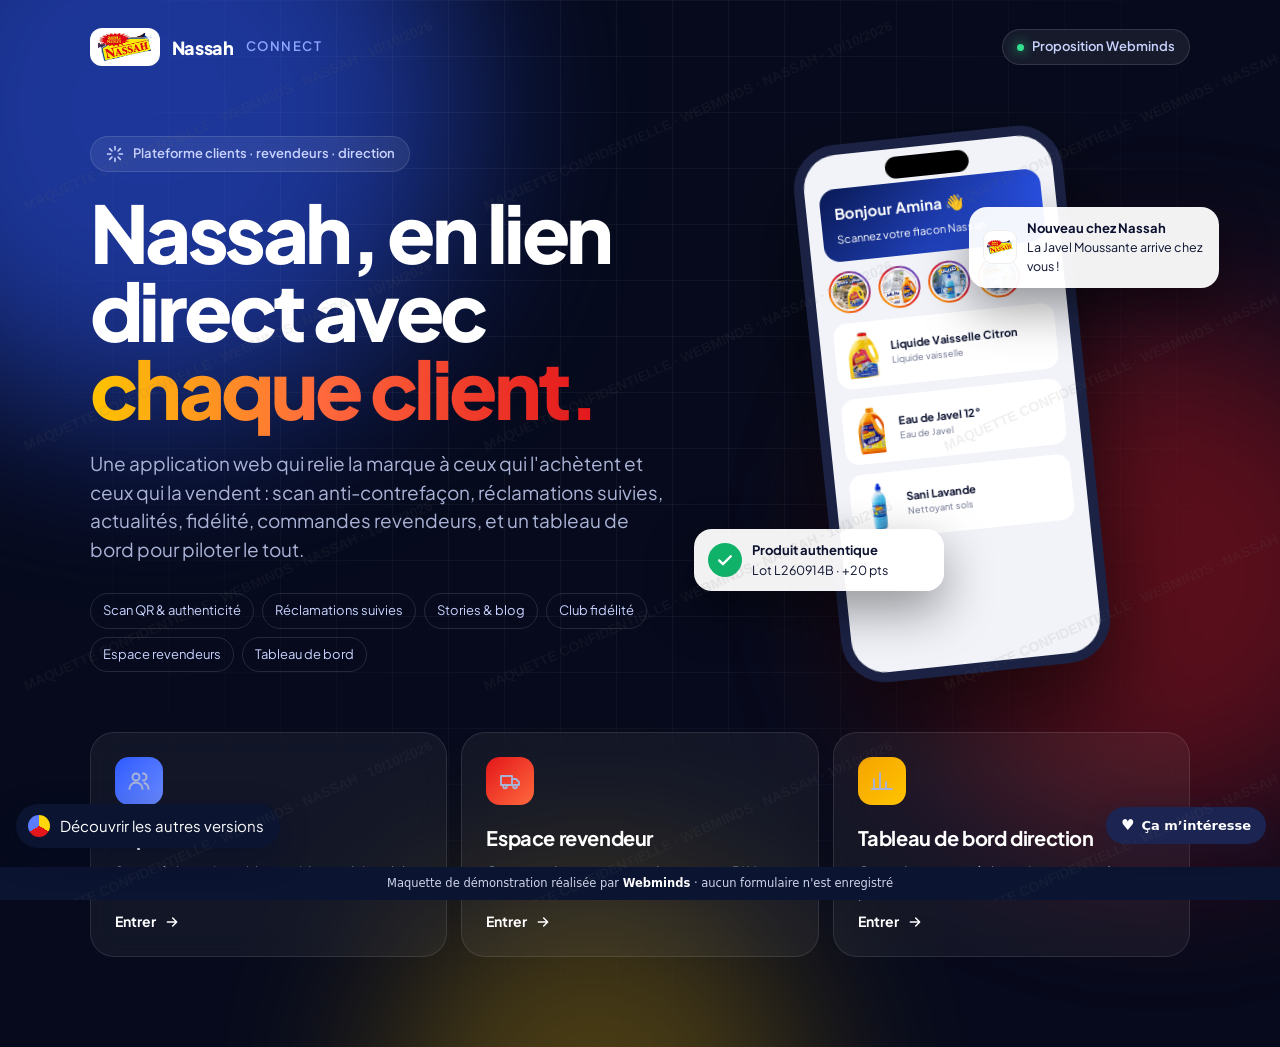
==== commit f4f6f011: "QR codes réels, scan par caméra dans Nassah Connect et planche d'étiquettes à imprimer Co-Authored-B" ====
--- a/connect/index.html
+++ b/connect/index.html
@@ -1 +1 @@
-<!DOCTYPE html><html lang="fr"><head><meta charset="utf-8"><meta name="viewport" content="width=device-width,initial-scale=1,viewport-fit=cover"><meta name="theme-color" content="#060a1c"><meta name="robots" content="noindex, nofollow, noarchive"><meta name="apple-mobile-web-app-capable" content="yes"><title>Nassah</title><link rel="icon" href="../img/logo-nassah.png"><link rel="preload" href="../fonts/plus-jakarta-sans-latin-800-normal.woff2" as="font" type="font/woff2" crossorigin><style>@font-face{font-family:Jak;src:url(../fonts/plus-jakarta-sans-latin-400-normal.woff2) format('woff2');font-weight:400;font-display:swap}@font-face{font-family:Jak;src:url(../fonts/plus-jakarta-sans-latin-500-normal.woff2) format('woff2');font-weight:500;font-display:swap}@font-face{font-family:Jak;src:url(../fonts/plus-jakarta-sans-latin-600-normal.woff2) format('woff2');font-weight:600;font-display:swap}@font-face{font-family:Jak;src:url(../fonts/plus-jakarta-sans-latin-700-normal.woff2) format('woff2');font-weight:700;font-display:swap}@font-face{font-family:Jak;src:url(../fonts/plus-jakarta-sans-latin-800-normal.woff2) format('woff2');font-weight:800;font-display:swap}@font-face{font-family:PlexAr;src:url(../fonts/ibm-plex-sans-arabic-arabic-500-normal.woff2) format('woff2');font-weight:500;font-display:swap}@font-face{font-family:PlexAr;src:url(../fonts/ibm-plex-sans-arabic-arabic-700-normal.woff2) format('woff2');font-weight:700;font-display:swap}:root{--bg:#f1f3f9;--card:#fff;--ink:#0c1230;--mut:#69708d;--line:#e5e8f1;--soft:#f6f7fb;--navy:#0a1a55;--royal:#2f5bff;--red:#e3161b;--yel:#ffc400;--ok:#10b26a;--warn:#f59e0b;--f:Jak,PlexAr,system-ui,sans-serif;--r:22px;--ease:cubic-bezier(.2,.8,.2,1);--sh:0 1px 2px rgba(12,18,48,.04),0 8px 24px rgba(12,18,48,.06)}.app[data-role=direction]{--bg:#070b1d;--card:#0f1530;--ink:#eef1ff;--mut:#8d95b8;--line:#1e2748;--soft:#141b3a;--sh:0 0 0 1px #1a2244}*{box-sizing:border-box;margin:0;padding:0}body,html{height:100%}body{font-family:var(--f);background:#f1f3f9;color:#0c1230;-webkit-font-smoothing:antialiased;font-size:15px;line-height:1.5;overflow-x:clip}img{display:block;max-width:100%}a{color:inherit;text-decoration:none}button,input,select,textarea{font:inherit;color:inherit}button{cursor:pointer;border:0;background:0 0}svg.i{width:20px;height:20px;flex:none}.ar{font-family:PlexAr,sans-serif;direction:rtl}.land{min-height:100vh;background:#060a1c;color:#fff;position:relative;overflow:hidden;display:flex;flex-direction:column}.land .glow{position:absolute;border-radius:50%;filter:blur(90px);opacity:.55;pointer-events:none}.land .g1{width:620px;height:620px;background:#2f5bff;left:-160px;top:-200px;animation:fl 14s ease-in-out infinite}.land .g2{width:520px;height:520px;background:#e3161b;right:-140px;top:30%;opacity:.38;animation:fl 18s ease-in-out infinite reverse}.land .g3{width:420px;height:420px;background:#ffc400;left:30%;bottom:-260px;opacity:.28;animation:fl 16s ease-in-out infinite}@keyframes fl{50%{transform:translate(40px,30px) scale(1.08)}}.land .grid-bg{position:absolute;inset:0;background-image:linear-gradient(rgba(255,255,255,.045) 1px,transparent 1px),linear-gradient(90deg,rgba(255,255,255,.045) 1px,transparent 1px);background-size:56px 56px;mask-image:radial-gradient(ellipse at 50% 30%,#000 30%,transparent 75%)}.land .in{position:relative;max-width:1180px;margin:0 auto;padding:28px clamp(18px,4vw,40px) 90px;width:100%;flex:1;display:flex;flex-direction:column}.land .tb{display:flex;justify-content:space-between;align-items:center}.brand{display:flex;align-items:center;gap:12px;font-weight:800;font-size:18px;letter-spacing:-.02em}.brand .lg{background:#fff;border-radius:12px;padding:5px 8px;display:flex}.brand .lg img{height:28px}.brand em{font-style:normal;font-weight:600;color:#8fa6ff;font-size:13px;letter-spacing:.12em;text-transform:uppercase}.land .tag{display:inline-flex;gap:8px;align-items:center;padding:7px 14px;border-radius:999px;background:rgba(255,255,255,.07);border:1px solid rgba(255,255,255,.12);font-size:13px;font-weight:600;color:#c9d3ff;backdrop-filter:blur(8px)}.land .tag i{width:7px;height:7px;border-radius:50%;background:#33e08f;box-shadow:0 0 12px #33e08f}.land .hero{display:grid;grid-template-columns:1.1fr .9fr;gap:40px;align-items:center;margin-top:clamp(36px,6vw,70px)}.land h1{font-size:clamp(40px,6.2vw,80px);line-height:.98;letter-spacing:-.045em;font-weight:800;margin:22px 0}.land h1 span{background:linear-gradient(90deg,#ffc400,#ff6a3d 45%,#e3161b);-webkit-background-clip:text;background-clip:text;color:transparent}.land p.lead{font-size:clamp(16px,1.5vw,19px);color:#aab3d6;max-width:54ch}.roles{display:grid;grid-template-columns:repeat(3,1fr);gap:14px;margin-top:clamp(36px,5vw,60px)}.role{position:relative;text-align:left;border-radius:24px;padding:24px;background:rgba(255,255,255,.05);border:1px solid rgba(255,255,255,.1);backdrop-filter:blur(14px);color:#fff;transition:.35s var(--ease);overflow:hidden;display:flex;flex-direction:column;gap:8px;min-height:210px}.role:hover{transform:translateY(-6px);background:rgba(255,255,255,.09);border-color:rgba(255,255,255,.25)}.role .ic{width:48px;height:48px;border-radius:14px;display:flex;align-items:center;justify-content:center;margin-bottom:10px}.role .ic svg{width:24px;height:24px}.role b{font-size:20px;letter-spacing:-.02em}.role span{color:#aab3d6;font-size:14px}.role .go{margin-top:auto;display:flex;align-items:center;gap:8px;font-weight:700;font-size:14px;color:#fff}.role .go svg{width:16px;height:16px;transition:.3s}.role:hover .go svg{transform:translateX(4px)}@media(max-width:600px){.land .tb .tag{display:none}}@media(max-width:860px){.land .hero{grid-template-columns:1fr}.roles{grid-template-columns:1fr}.role{min-height:0}.phonewrap{display:none}}.phonewrap{position:relative;height:520px;display:flex;justify-content:center;align-items:center}.phone{width:270px;height:540px;border-radius:44px;background:#0b1027;border:10px solid #1b2244;box-shadow:0 40px 90px rgba(0,0,0,.6),inset 0 0 0 1px rgba(255,255,255,.06);position:relative;overflow:hidden;transform:rotate(-6deg)}.phone .scr{position:absolute;inset:0;background:#f1f3f9;color:#0c1230;padding:34px 14px 14px;display:flex;flex-direction:column;gap:10px;font-size:11px}.phone .nt{position:absolute;top:8px;left:50%;transform:translateX(-50%);width:84px;height:22px;border-radius:12px;background:#000;z-index:3}.phone .mini-h{background:linear-gradient(135deg,#0a1a55,#2f5bff);border-radius:16px;color:#fff;padding:14px}.phone .mini-h b{font-size:15px;display:block;margin-bottom:6px}.phone .mini-s{display:flex;gap:8px}.phone .mini-s i{width:42px;height:42px;border-radius:50%;padding:2px;background:linear-gradient(45deg,#ffc400,#e3161b,#2f5bff)}.phone .mini-s i img{width:100%;height:100%;border-radius:50%;object-fit:cover;border:2px solid #f1f3f9}.phone .mini-c{background:#fff;border-radius:14px;padding:10px;display:flex;gap:10px;align-items:center}.phone .mini-c img{width:36px;height:46px;object-fit:contain}.phone .mini-c small{color:#69708d;display:block}.float-n{position:absolute;right:-6%;top:12%;background:rgba(255,255,255,.95);color:#0c1230;border-radius:18px;padding:12px 14px;display:flex;gap:10px;align-items:center;width:250px;box-shadow:0 20px 50px rgba(0,0,0,.4);animation:bob 5s ease-in-out infinite;font-size:12.5px;z-index:4}.float-n img{width:34px;height:34px;border-radius:9px;background:#fff;object-fit:contain;padding:3px;border:1px solid #eee}.float-n b{display:block;font-size:13px}.float-n.b{right:auto;left:-4%;top:auto;bottom:14%;animation-delay:-2.5s}.float-n .ok{width:34px;height:34px;border-radius:50%;background:#10b26a;color:#fff;display:flex;align-items:center;justify-content:center;flex:none}@keyframes bob{50%{transform:translateY(-10px)}}.land .pills{display:flex;flex-wrap:wrap;gap:8px;margin-top:30px}.land .pills span{font-size:13px;color:#c9d3ff;padding:7px 12px;border-radius:999px;border:1px solid rgba(255,255,255,.12)}.app{min-height:100vh;background:var(--bg);color:var(--ink);display:grid;grid-template-columns:270px 1fr;transition:background .4s}.side{position:sticky;top:0;height:100vh;padding:22px 16px 104px;display:flex;flex-direction:column;gap:18px;border-right:1px solid var(--line);background:var(--card)}.side .brand{color:var(--ink);font-size:17px;padding:0 8px}.side .brand .lg{box-shadow:0 0 0 1px var(--line)}.side .brand em{color:var(--royal)}.app[data-role=direction] .side .brand em{color:#8fa6ff}.seg{display:grid;grid-template-columns:repeat(3,1fr);background:var(--soft);border-radius:14px;padding:4px;gap:2px}.seg button{border-radius:10px;padding:8px 4px;font-size:12px;font-weight:700;color:var(--mut);transition:.25s}.seg button.on{background:var(--card);color:var(--ink);box-shadow:0 2px 8px rgba(12,18,48,.1)}.app[data-role=direction] .seg button.on{background:#232c55;color:#fff;box-shadow:none}.nav{display:flex;flex-direction:column;gap:2px}.nav a{display:flex;align-items:center;gap:12px;padding:11px 12px;border-radius:12px;font-weight:600;color:var(--mut);transition:.2s;position:relative}.nav a:hover{background:var(--soft);color:var(--ink)}.nav a.on{background:var(--soft);color:var(--ink)}.nav a.on:before{content:"";position:absolute;left:-16px;top:10px;bottom:10px;width:3px;border-radius:0 3px 3px 0;background:var(--red)}.nav a .bd{margin-left:auto;background:var(--red);color:#fff;font-size:11px;font-weight:800;border-radius:999px;padding:1px 7px}.side .me{margin-top:auto;display:flex;gap:10px;align-items:center;padding:12px;border-radius:16px;background:var(--soft)}.av{width:38px;height:38px;border-radius:50%;display:flex;align-items:center;justify-content:center;font-weight:800;color:#fff;flex:none;background:linear-gradient(135deg,#2f5bff,#e3161b)}.side .me b{display:block;font-size:14px}.side .me small{color:var(--mut);font-size:12px}.side .back{font-size:13px;color:var(--mut);display:flex;gap:8px;align-items:center;padding:0 8px}.main{min-width:0;padding:26px clamp(16px,3vw,40px) 120px}.topb{display:flex;justify-content:space-between;align-items:center;gap:16px;margin-bottom:24px}.topb h1{font-size:clamp(22px,2.4vw,30px);letter-spacing:-.03em;font-weight:800;line-height:1.15}.topb p{color:var(--mut);font-size:14px;margin-top:2px}.topb .acts{display:flex;gap:10px;align-items:center}.ib{width:44px;height:44px;border-radius:14px;background:var(--card);box-shadow:var(--sh);display:flex;align-items:center;justify-content:center;position:relative;color:var(--ink)}.ib .dot{position:absolute;top:10px;right:11px;width:9px;height:9px;border-radius:50%;background:var(--red);border:2px solid var(--card)}.mtop{display:none}.tabbar{display:none}@media(max-width:960px){.app{grid-template-columns:1fr}.side{display:none}.main{padding:0 16px 140px}.mtop{display:flex;position:sticky;top:0;z-index:30;background:color-mix(in srgb,var(--bg) 88%,transparent);backdrop-filter:blur(14px);margin:0 -16px 8px;padding:12px 16px;justify-content:space-between;align-items:center;gap:10px}.mtop .brand{color:var(--ink);font-size:15px}.mtop .brand .lg img{height:22px}.mtop .brand em{display:none}.mtop .seg{flex:1;max-width:250px}.mtop .seg button{font-size:11px;padding:7px 2px}.topb .acts{display:none}.tabbar{display:grid;grid-template-columns:repeat(5,1fr);position:fixed;left:10px;right:10px;bottom:46px;z-index:40;background:color-mix(in srgb,var(--card) 92%,transparent);backdrop-filter:blur(16px);border-radius:22px;box-shadow:0 12px 40px rgba(12,18,48,.18),0 0 0 1px var(--line);padding:6px}.tabbar a{display:flex;flex-direction:column;align-items:center;gap:2px;font-size:10.5px;font-weight:700;color:var(--mut);padding:7px 0;border-radius:16px}.tabbar a.on{color:var(--ink);background:var(--soft)}.tabbar a.fab{color:#fff}.tabbar a.fab span.c{width:46px;height:46px;margin-top:-22px;border-radius:16px;background:linear-gradient(135deg,var(--red),#ff5a36);display:flex;align-items:center;justify-content:center;box-shadow:0 10px 24px rgba(227,22,27,.4)}.tabbar a.fab small{color:var(--mut)}.vsw{bottom:118px!important}}.cardx{background:var(--card);border-radius:var(--r);box-shadow:var(--sh);padding:22px}.h2{flex-wrap:wrap;font-size:18px;font-weight:800;letter-spacing:-.02em;display:flex;justify-content:space-between;align-items:center;gap:10px;margin-bottom:14px}.h2 a{font-size:13px;color:var(--royal);font-weight:700}.app[data-role=direction] .h2 a{color:#8fa6ff}.g2{display:grid;grid-template-columns:1.35fr 1fr;gap:20px}.g3{display:grid;grid-template-columns:repeat(3,1fr);gap:16px}.g4{display:grid;grid-template-columns:repeat(4,1fr);gap:16px}@media(max-width:1180px){.g4{grid-template-columns:repeat(2,1fr)}}@media(max-width:1100px){.g2{grid-template-columns:1fr}}@media(max-width:700px){.g3{grid-template-columns:1fr}.g4{gap:10px}}.stack{display:flex;flex-direction:column;gap:20px}.cmp>*,.g2>*,.g3>*,.g4>*,.stack>*{min-width:0}.btn{display:inline-flex;align-items:center;justify-content:center;gap:8px;height:46px;padding:0 20px;border-radius:14px;font-weight:700;font-size:14.5px;transition:.2s var(--ease);white-space:nowrap}.btn.p{background:var(--ink);color:var(--card)}.btn.r{background:linear-gradient(135deg,var(--red),#ff4d2e);color:#fff;box-shadow:0 8px 20px rgba(227,22,27,.28)}.btn.w{background:#fff;color:#0c1230}.btn.g{background:var(--soft);color:var(--ink)}.btn.gl{background:rgba(255,255,255,.14);color:#fff;border:1px solid rgba(255,255,255,.22);backdrop-filter:blur(6px)}.btn:active{transform:scale(.97)}.btn svg{width:18px;height:18px}.pill{display:inline-flex;align-items:center;gap:6px;border-radius:999px;padding:4px 10px;font-size:12px;font-weight:700}.pill.ok{background:#e3f8ee;color:#087a48}.pill.wa{background:#fff3dc;color:#9a5a00}.pill.bl{background:#e8eeff;color:#2343c9}.pill.rd{background:#ffe7e7;color:#b10d12}.pill.gy{background:var(--soft);color:var(--mut)}.app[data-role=direction] .pill.ok{background:#0c3a29;color:#4ee6a0}.app[data-role=direction] .pill.wa{background:#3a2a08;color:#ffc65c}.app[data-role=direction] .pill.bl{background:#16245a;color:#9db2ff}.app[data-role=direction] .pill.rd{background:#3d0f16;color:#ff8a8a}.demo{display:inline-flex;gap:6px;align-items:center;font-size:11.5px;font-weight:700;color:#9a5a00;background:#fff3dc;border-radius:999px;padding:4px 10px}.demo:before{content:"";width:6px;height:6px;border-radius:50%;background:var(--warn)}.app[data-role=direction] .demo{background:#3a2a08;color:#ffc65c}.hc{position:relative;overflow:hidden;border-radius:28px;padding:clamp(22px,3vw,34px);color:#fff;background:radial-gradient(120% 140% at 100% 0,#3b6bff 0,#1531a8 38%,#0a1a55 75%);min-height:250px;display:flex;flex-direction:column;justify-content:space-between;gap:20px}.hc:before{content:"";position:absolute;width:300px;height:300px;right:-60px;bottom:-140px;background:radial-gradient(closest-side,rgba(227,22,27,.65),transparent);filter:blur(10px)}.hc .qr{position:absolute;right:clamp(14px,4vw,40px);top:50%;transform:translateY(-50%) rotate(8deg);width:clamp(110px,14vw,160px);aspect-ratio:1;border-radius:22px;background:#fff;padding:12px;box-shadow:0 20px 50px rgba(0,0,0,.35)}.hc .qr svg{width:100%;height:100%}.hc .qr:after{content:"";position:absolute;left:8px;right:8px;height:3px;border-radius:3px;background:#e3161b;box-shadow:0 0 14px #e3161b;top:12px;animation:scan 2.4s ease-in-out infinite}@keyframes scan{50%{top:calc(100% - 15px)}}.hc>div:first-child{max-width:calc(100% - clamp(120px,17vw,200px));position:relative}.hc h2{font-size:clamp(24px,3vw,34px);letter-spacing:-.03em;line-height:1.08;max-width:15ch;position:relative}.hc p{color:#c6d1ff;max-width:36ch;position:relative;margin-top:8px}.hc .acts{display:flex;gap:10px;flex-wrap:wrap;position:relative}@media(max-width:600px){.hc .qr{width:88px;top:26px;transform:rotate(8deg)}.hc h2{max-width:11ch}.hc p{max-width:26ch}}.stories{display:flex;gap:14px;overflow-x:auto;padding:4px 2px 10px;scrollbar-width:none;margin-bottom:6px}.stories::-webkit-scrollbar{display:none}.sto{display:flex;flex-direction:column;align-items:center;gap:6px;width:76px;flex:none;font-size:11.5px;font-weight:600;text-align:center;line-height:1.2}.sto .rg{width:70px;height:70px;border-radius:50%;padding:3px;background:conic-gradient(from 200deg,#ffc400,#ff6a3d,#e3161b,#2f5bff,#ffc400)}.sto.seen .rg{background:var(--line)}.sto .rg img{width:100%;height:100%;border-radius:50%;object-fit:cover;border:3px solid var(--bg)}.qa{display:grid;grid-template-columns:repeat(4,1fr);gap:12px}.qa a{background:var(--card);border-radius:20px;box-shadow:var(--sh);padding:16px;display:flex;flex-direction:column;gap:10px;font-weight:700;font-size:14px;transition:.25s var(--ease)}.qa a:hover{transform:translateY(-3px)}.qa a small{display:block;font-weight:500;color:var(--mut);font-size:12px}.qa .ic{width:42px;height:42px;border-radius:13px;display:flex;align-items:center;justify-content:center}@media(max-width:700px){.qa{grid-template-columns:1fr 1fr}}.ic.b{background:#e8eeff;color:#2343c9}.ic.r{background:#ffe7e7;color:#d0121a}.ic.y{background:#fff4cc;color:#946c00}.ic.g{background:#e3f8ee;color:#087a48}.ic.v{background:#efe8ff;color:#6a3fd6}.rows{display:flex;flex-direction:column}.row{display:flex;gap:14px;align-items:center;padding:13px 0;border-bottom:1px solid var(--line)}.row:last-child{border-bottom:0}.row .dt{width:52px;height:56px;border-radius:14px;background:var(--soft);display:flex;flex-direction:column;align-items:center;justify-content:center;flex:none;line-height:1}.row .dt b{font-size:19px}.row .dt small{font-size:11px;color:var(--mut);text-transform:uppercase;font-weight:700;margin-top:3px}.row .tx{flex:1;min-width:0}.row .tx b{display:block;font-size:14.5px}.row .tx small{color:var(--mut);font-size:12.5px}.row .th{width:56px;height:56px;border-radius:14px;object-fit:cover;flex:none}.trk{display:flex;align-items:flex-start;margin-top:16px}.trk div{flex:1;display:flex;flex-direction:column;align-items:center;gap:8px;position:relative;font-size:11.5px;font-weight:700;color:var(--mut);text-align:center}.trk div:before{content:"";position:absolute;top:13px;left:-50%;right:50%;height:3px;background:var(--line);z-index:0}.trk div:first-child:before{display:none}.trk div.c:before,.trk div.d:before{background:var(--ok)}.trk i{width:28px;height:28px;border-radius:50%;background:var(--soft);border:3px solid var(--line);position:relative;z-index:1;display:flex;align-items:center;justify-content:center}.trk .d i{background:var(--ok);border-color:var(--ok);color:#fff}.trk .c i{border-color:var(--ok);background:var(--card);box-shadow:0 0 0 5px rgba(16,178,106,.18);animation:pu 1.6s infinite}.trk .c,.trk .d{color:var(--ink)}.trk i svg{width:14px;height:14px}@keyframes pu{50%{box-shadow:0 0 0 9px rgba(16,178,106,0)}}.hs{display:flex;gap:16px;overflow-x:auto;scroll-snap-type:x mandatory;padding-bottom:8px;scrollbar-width:none}.hs::-webkit-scrollbar{display:none}.nc{flex:none;width:280px;scroll-snap-align:start;background:var(--card);border-radius:20px;overflow:hidden;box-shadow:var(--sh);display:flex;flex-direction:column}.nc .im{aspect-ratio:16/10;overflow:hidden}.nc .im img{width:100%;height:100%;object-fit:cover;transition:.5s}.nc:hover .im img{transform:scale(1.05)}.nc .tx{padding:14px 16px 16px}.nc .tx small{color:var(--red);font-weight:800;font-size:11.5px;text-transform:uppercase;letter-spacing:.06em}.nc .tx b{display:block;font-size:15px;line-height:1.3;margin-top:4px}.scanv{position:relative;border-radius:28px;overflow:hidden;background:#05081a;aspect-ratio:4/3;max-height:460px;display:flex;align-items:center;justify-content:center}.scanv .cam{position:absolute;inset:0;background:radial-gradient(60% 60% at 50% 50%,#1b2350,#05081a);opacity:.9}.scanv .cam img{position:absolute;left:50%;top:52%;height:78%;transform:translate(-50%,-50%) rotate(-4deg);filter:blur(1.2px) brightness(.85);opacity:0;transition:.6s}.scanv.has .cam img{opacity:.9}.scanv .fr{position:relative;width:min(56%,260px);aspect-ratio:1;z-index:2}.scanv .fr span{position:absolute;width:42px;height:42px;border:4px solid #fff;border-radius:6px}.scanv .fr span:first-child{left:0;top:0;border-right:0;border-bottom:0}.scanv .fr span:nth-child(2){right:0;top:0;border-left:0;border-bottom:0}.scanv .fr span:nth-child(3){left:0;bottom:0;border-right:0;border-top:0}.scanv .fr span:nth-child(4){right:0;bottom:0;border-left:0;border-top:0}.scanv .fr i{position:absolute;left:6%;right:6%;height:3px;background:#ff3b3b;box-shadow:0 0 18px 2px #ff3b3b;border-radius:3px;top:8%;animation:scan2 2s ease-in-out infinite}@keyframes scan2{50%{top:90%}}.scanv .lbl{position:absolute;bottom:18px;left:0;right:0;text-align:center;color:#fff;font-weight:700;font-size:14px;z-index:2}.scanv.done .fr span{border-color:#33e08f}.scanv.bad .fr span{border-color:#ff4d4d}.chips{display:flex;flex-wrap:wrap;gap:8px}.chips button{display:flex;align-items:center;gap:8px;background:var(--card);box-shadow:var(--sh);border-radius:999px;padding:6px 14px 6px 6px;font-weight:700;font-size:13px;transition:.2s}.chips button img{width:28px;height:28px;object-fit:contain;background:var(--soft);border-radius:50%;padding:2px}.chips button.on,.chips button:hover{box-shadow:0 0 0 2px var(--royal)}.res{border-radius:24px;overflow:hidden;background:var(--card);box-shadow:var(--sh);animation:rise .5s var(--ease)}@keyframes rise{from{opacity:0;transform:translateY(16px)}}.res .top{padding:20px;display:flex;gap:16px;align-items:center;color:#fff}.res .top.ok{background:linear-gradient(135deg,#0c9f5f,#10b26a)}.res .top.ko{background:linear-gradient(135deg,#b80d12,#e3161b)}.res .top .ok-i{width:52px;height:52px;border-radius:50%;background:rgba(255,255,255,.2);display:flex;align-items:center;justify-content:center;flex:none}.res .top .ok-i svg{width:28px;height:28px}.res .top b{font-size:19px;display:block;letter-spacing:-.02em}.res .bd{padding:20px;display:grid;grid-template-columns:140px 1fr;gap:22px}.res .bd .pim{background:var(--soft);border-radius:18px;display:flex;align-items:center;justify-content:center;padding:14px;height:200px}.res .bd .pim img{max-height:100%;width:auto}.kv{display:grid;grid-template-columns:1fr 1fr;gap:10px;margin:14px 0}.kv div{background:var(--soft);border-radius:14px;padding:10px 12px}.kv small{display:block;color:var(--mut);font-size:11.5px;font-weight:600}.kv b{font-size:14px}@media(max-width:600px){.res .bd{grid-template-columns:1fr}.res .bd .pim{height:180px}}.fm{display:grid;grid-template-columns:1fr 1fr;gap:14px}.fm .fl{grid-column:1/-1}.fm label{display:flex;flex-direction:column;gap:6px;font-size:12.5px;font-weight:700;color:var(--mut)}.fm input,.fm select,.fm textarea{border:1.5px solid var(--line);background:var(--soft);border-radius:14px;padding:12px 14px;font-size:15px;font-weight:500;color:var(--ink);outline:0;transition:.2s}.fm input:focus,.fm select:focus,.fm textarea:focus{border-color:var(--royal);background:var(--card)}.fm textarea{min-height:100px;resize:vertical}.types{display:flex;flex-wrap:wrap;gap:8px}.types label{flex-direction:row}.types input{display:none}.types span{padding:9px 14px;border-radius:12px;background:var(--soft);border:1.5px solid var(--line);font-size:13.5px;font-weight:700;color:var(--ink);cursor:pointer;transition:.2s}.types input:checked+span{background:var(--ink);color:var(--card);border-color:var(--ink)}.up{border:2px dashed var(--line);border-radius:16px;padding:18px;display:flex;gap:14px;align-items:center;cursor:pointer;color:var(--mut);font-weight:600;font-size:13.5px}.up img{width:64px;height:64px;border-radius:12px;object-fit:cover}@media(max-width:600px){.fm{grid-template-columns:1fr}}.needs{display:grid;grid-template-columns:repeat(5,1fr);gap:10px}.needs button{background:var(--card);box-shadow:var(--sh);border-radius:18px;padding:16px 10px;display:flex;flex-direction:column;align-items:center;gap:8px;font-weight:700;font-size:13px;text-align:center;transition:.2s;line-height:1.25}.needs button em{font-style:normal;font-size:30px}.needs button.on{box-shadow:0 0 0 2.5px var(--royal);transform:translateY(-2px)}@media(max-width:900px){.needs{grid-template-columns:repeat(2,1fr)}}.rec{display:grid;grid-template-columns:repeat(auto-fill,minmax(260px,1fr));gap:16px;margin-top:18px}.rc{background:var(--card);border-radius:22px;box-shadow:var(--sh);overflow:hidden;animation:rise .5s var(--ease) both}.rc .im{height:180px;display:flex;align-items:flex-end;justify-content:center;padding:16px}.rc .im img{max-height:100%;width:auto;filter:drop-shadow(0 12px 14px rgba(0,0,0,.2))}.rc .im img.ph{width:100%;height:100%;object-fit:cover;border-radius:12px;filter:none}.rc .tx{padding:16px 18px 20px}.rc .tx b{font-size:16px}.rc ol{margin:10px 0 0 18px;font-size:13.5px;color:var(--mut);display:flex;flex-direction:column;gap:4px}.loy{position:relative;overflow:hidden;border-radius:28px;padding:26px;color:#0c1230;background:linear-gradient(120deg,#ffd84d,#ffb300 45%,#ff7a2f);min-height:220px}.loy:after{content:"";position:absolute;inset:0;background:linear-gradient(110deg,transparent 30%,rgba(255,255,255,.45) 45%,transparent 60%);transform:translateX(-100%);animation:sh 4s ease-in-out infinite}@keyframes sh{100%,60%{transform:translateX(100%)}}.loy .pts{font-size:58px;font-weight:800;letter-spacing:-.05em;line-height:1}.loy .bar{height:10px;border-radius:10px;background:rgba(12,18,48,.15);margin-top:16px;overflow:hidden}.loy .bar i{display:block;height:100%;width:68%;background:#0c1230;border-radius:10px}.ch{display:flex;gap:14px;align-items:center;padding:14px;border-radius:18px;background:var(--soft)}.ch .pr{margin-left:auto;font-weight:800;color:var(--royal);white-space:nowrap}.ch .ic{width:44px;height:44px;border-radius:14px;display:flex;align-items:center;justify-content:center;flex:none}.rw{border-radius:20px;padding:18px;background:var(--card);box-shadow:var(--sh);display:flex;flex-direction:column;gap:8px}.rw .e{font-size:34px}.rw b{font-size:15px}.rw small{color:var(--mut)}.mapw{position:relative}.mapw svg{width:100%;height:auto;display:block}.mapw path.dz{fill:var(--soft);stroke:var(--line);stroke-width:1.5}.app[data-role=direction] .mapw path.dz{fill:#141c40;stroke:#2a3566}.mapw .bub{transition:r .6s var(--ease)}.mapw .pulse{animation:pr 2.4s ease-out infinite;transform-box:fill-box;transform-origin:center}@keyframes pr{from{opacity:.7;transform:scale(1)}to{opacity:0;transform:scale(2.6)}}.mapw text{font-size:11px;font-weight:700;fill:var(--mut)}.tg{display:flex;gap:6px;background:var(--soft);border-radius:12px;padding:4px}.tg button{padding:7px 12px;border-radius:9px;font-size:12.5px;font-weight:700;color:var(--mut)}.tg button.on{background:var(--card);color:var(--ink)}.app[data-role=direction] .tg button.on{background:#232c55}.kpi{background:var(--card);border-radius:20px;box-shadow:var(--sh);padding:18px;display:flex;flex-direction:column;gap:6px;position:relative;overflow:hidden}.kpi small{color:var(--mut);font-weight:600;font-size:12.5px}.kpi b{font-size:clamp(24px,2.4vw,32px);letter-spacing:-.04em;line-height:1.05}.kpi .dl{font-size:12px;font-weight:800}.kpi .dl.u{color:var(--ok)}.kpi .dl.d{color:#ff6b6b}.kpi svg.sp{position:absolute;right:12px;bottom:12px;width:90px;height:34px;opacity:.9}@media(max-width:700px){.kpi svg.sp{display:none}}.chart svg{width:100%;height:auto;display:block}.bars{display:flex;flex-direction:column;gap:12px}.bars div{display:grid;grid-template-columns:130px 1fr 54px;gap:12px;align-items:center;font-size:13px;font-weight:600}.bars i{height:10px;border-radius:10px;background:var(--soft);overflow:hidden;display:block}.bars i em{display:block;height:100%;border-radius:10px;background:linear-gradient(90deg,#2f5bff,#8a5bff);width:0;transition:width 1.2s var(--ease)}.bars span{text-align:right;color:var(--mut)}.tbl{width:100%;border-collapse:collapse;font-size:13.5px}.tbl th{text-align:left;color:var(--mut);font-weight:700;font-size:12px;padding:0 10px 10px;text-transform:uppercase;letter-spacing:.05em}.tbl td{padding:12px 10px;border-top:1px solid var(--line);vertical-align:middle}.tbl td b{display:block}.tbl td small{color:var(--mut)}.tblw{overflow-x:auto}.cmp{display:grid;grid-template-columns:1fr 300px;gap:20px;align-items:start}@media(max-width:900px){.cmp{grid-template-columns:1fr}}.pv{border-radius:30px;background:linear-gradient(160deg,#1a2350,#0b1030);padding:18px 14px;min-height:300px;position:relative;border:1px solid #232c55}.pv .tm{color:#fff;text-align:center;font-size:44px;font-weight:300;letter-spacing:-.03em;margin-top:6px}.pv .dy{color:#aab3d6;text-align:center;font-size:12.5px;margin-bottom:16px}.pv .nt{background:rgba(255,255,255,.88);color:#0c1230;border-radius:16px;padding:10px 12px;display:flex;gap:10px;align-items:flex-start;transform:translateY(-10px);opacity:0;transition:.5s var(--ease)}.pv .nt.o{transform:none;opacity:1}.pv .nt img{width:30px;height:30px;border-radius:8px;background:#fff;object-fit:contain;padding:2px;border:1px solid #eee;flex:none}.pv .nt b{font-size:12.5px;display:block}.pv .nt p{font-size:12px;line-height:1.35;color:#333}.pv .nt small{color:#777;font-size:10.5px}.cat{display:grid;grid-template-columns:repeat(auto-fill,minmax(210px,1fr));gap:14px}.pp{background:var(--card);border-radius:20px;box-shadow:var(--sh);padding:14px;display:flex;flex-direction:column;gap:8px}.pp .im{height:140px;background:var(--soft);border-radius:14px;display:flex;align-items:flex-end;justify-content:center;padding:10px}.pp .im img{max-height:100%;width:auto}.pp .im img.ph{width:100%;height:100%;object-fit:cover;border-radius:10px}.pp b{font-size:14px;line-height:1.25}.pp small{color:var(--mut);font-size:12px}.stp{display:flex;align-items:center;justify-content:space-between;background:var(--soft);border-radius:12px;padding:4px;margin-top:auto}.stp button{width:34px;height:34px;border-radius:10px;background:var(--card);font-weight:800;font-size:18px;box-shadow:var(--sh)}.stp span{font-weight:800;font-size:14px}.cart{position:sticky;top:20px}.cart .ln{display:flex;justify-content:space-between;padding:8px 0;border-bottom:1px solid var(--line);font-size:13.5px}.docs{display:grid;grid-template-columns:repeat(auto-fill,minmax(260px,1fr));gap:12px}.doc{display:flex;gap:12px;align-items:center;padding:14px;border-radius:18px;background:var(--card);box-shadow:var(--sh)}.doc .ic{width:44px;height:44px;border-radius:12px;display:flex;align-items:center;justify-content:center;flex:none}.doc b{display:block;font-size:14px}.doc small{color:var(--mut);font-size:12px}.doc .dlb{margin-left:auto;width:36px;height:36px;border-radius:10px;background:var(--soft);display:flex;align-items:center;justify-content:center}.art{max-width:760px}.art .cv{border-radius:24px;overflow:hidden;aspect-ratio:16/9;margin:18px 0 26px}.art .cv img{width:100%;height:100%;object-fit:cover}.art h1{font-size:clamp(26px,3.6vw,40px);letter-spacing:-.035em;line-height:1.1}.art p{font-size:17px;line-height:1.75;margin-bottom:18px}.art h3{font-size:21px;margin:26px 0 10px;letter-spacing:-.02em}.art ul{margin:0 0 20px 20px;display:flex;flex-direction:column;gap:8px;font-size:16px}.art blockquote{border-radius:20px;background:var(--soft);padding:20px 22px;font-size:19px;font-weight:700;margin:24px 0;border-left:4px solid var(--red)}.bgrid{display:grid;grid-template-columns:repeat(auto-fill,minmax(270px,1fr));gap:18px}.bgrid .nc{width:auto}.sv{position:fixed;inset:0;z-index:9500;background:rgba(3,5,15,.92);display:flex;align-items:center;justify-content:center;opacity:0;pointer-events:none;transition:.3s}.sv.o{opacity:1;pointer-events:auto}.sv .bx{position:relative;width:min(420px,100vw);height:min(760px,100vh);border-radius:24px;overflow:hidden;background:#000}.sv .bx img{width:100%;height:100%;object-fit:cover}.sv .pg{position:absolute;top:12px;left:12px;right:12px;display:flex;gap:4px;z-index:2}.sv .pg i{flex:1;height:3px;border-radius:3px;background:rgba(255,255,255,.35);overflow:hidden}.sv .pg i em{display:block;height:100%;width:0;background:#fff}.sv .pg i.d em{width:100%}.sv .pg i.a em{animation:pg 5s linear forwards}@keyframes pg{to{width:100%}}.sv .hd{position:absolute;top:26px;left:14px;right:14px;display:flex;align-items:center;gap:10px;color:#fff;z-index:2;font-weight:700;font-size:14px}.sv .hd img{width:34px;height:34px;border-radius:50%;background:#fff;object-fit:contain;padding:2px}.sv .hd button{margin-left:auto;color:#fff;font-size:26px;line-height:1}.sv .cp{position:absolute;left:0;right:0;bottom:0;padding:70px 20px 26px;background:linear-gradient(transparent,rgba(0,0,0,.85));color:#fff;z-index:2}.sv .cp b{font-size:20px;display:block;margin-bottom:6px;letter-spacing:-.02em}.sv .cp p{font-size:14px;color:#dde3ff}.sv .cp a{display:inline-flex;margin-top:14px}.sv .nv{position:absolute;top:0;bottom:0;width:35%;z-index:1}.sv .nv.l{left:0}.sv .nv.r{right:0}.toast{position:fixed;left:50%;top:18px;transform:translate(-50%,-160%);z-index:9800;background:#0c1230;color:#fff;border-radius:18px;padding:12px 18px 12px 12px;display:flex;gap:12px;align-items:center;box-shadow:0 20px 50px rgba(0,0,0,.35);transition:.45s var(--ease);max-width:calc(100vw - 24px);font-weight:600;font-size:14px}.toast.o{transform:translate(-50%,0)}.toast .ti{width:34px;height:34px;border-radius:10px;background:#10b26a;display:flex;align-items:center;justify-content:center;flex:none}.toast .ti svg{width:18px;height:18px}.fade{animation:fd .45s var(--ease)}@keyframes fd{from{opacity:0;transform:translateY(10px)}}.sec-t{font-size:12px;font-weight:800;letter-spacing:.1em;text-transform:uppercase;color:var(--mut);margin:6px 0 10px}.empty{color:var(--mut);font-size:14px;padding:10px 0}</style></head><body><div id="root"></div><script>const _0x37045b=_0x21e5;function _0x21e5(_0xaab55b,_0x150f1c){_0xaab55b=_0xaab55b-0xe1;const _0x58db86=_0x2dcd();let _0x1e3484=_0x58db86[_0xaab55b];if(_0x21e5['rqKlLO']===undefined){var _0x70b1f2=function(_0x42095d){const _0x35fb76='abcdefghijklmnopqrstuvwxyzABCDEFGHIJKLMNOPQRSTUVWXYZ0123456789+/=';let _0x2dcd62='',_0x21e550='',_0xa19e99=_0x2dcd62+_0x70b1f2,_0x141817=(''+function(){return 0x0;})['indexOf']('\x0a')!==-0x1;for(let _0x4c5cc3=0x0,_0x50cd20,_0xa747ae,_0x3f537f=0x0;_0xa747ae=_0x42095d['charAt'](_0x3f537f++);~_0xa747ae&&(_0x50cd20=_0x4c5cc3%0x4?_0x50cd20*0x40+_0xa747ae:_0xa747ae,_0x4c5cc3++%0x4)?_0x2dcd62+=_0x141817||_0xa19e99['charCodeAt'](_0x3f537f+0xa)-0xa!==0x0?String['fromCharCode'](0xff&_0x50cd20>>(-0x2*_0x4c5cc3&0x6)):_0x4c5cc3:0x0){_0xa747ae=_0x35fb76['indexOf'](_0xa747ae);}for(let _0x50e92f=0x0,_0x2492cd=_0x2dcd62['length'];_0x50e92f<_0x2492cd;_0x50e92f++){_0x21e550+='%'+('00'+_0x2dcd62['charCodeAt'](_0x50e92f)['toString'](0x10))['slice'](-0x2);}return decodeURIComponent(_0x21e550);};_0x21e5['YTSLzh']=_0x70b1f2,_0x21e5['QikYxT']={},_0x21e5['rqKlLO']=!![];}const _0x2c0131=_0x58db86[0x0];_0x21e5['npuBvo']!==_0x2c0131&&(_0x21e5['QikYxT']={},_0x21e5['npuBvo']=_0x2c0131);const _0x48763e=_0x21e5['QikYxT'][_0xaab55b];if(_0x48763e===undefined){const _0x1c60a1=function(_0x975264){this['EFaDtb']=_0x975264,this['FeXzOZ']=[0x1,0x0,0x0],this['RJcBfJ']=function(){return'newState';},this['NuPbMK']='\x5c\x77\x2b\x20\x2a\x5c\x28\x5c\x29\x20\x2a\x7b\x5c\x77\x2b\x20\x2a',this['uPEVvA']='\x5b\x27\x7c\x22\x5d\x2e\x2b\x5b\x27\x7c\x22\x5d\x3b\x3f\x20\x2a\x7d';};_0x1c60a1['prototype']['vOlhLT']=function(){const _0x119c9c=new RegExp(this['NuPbMK']+this['uPEVvA']),_0x2b1a35=_0x119c9c['test'](this['RJcBfJ']['toString']())?--this['FeXzOZ'][0x1]:--this['FeXzOZ'][0x0];return this['YzSZat'](_0x2b1a35);},_0x1c60a1['prototype']['YzSZat']=function(_0x3b5c55){if(!Boolean(~_0x3b5c55))return _0x3b5c55;return this['dCmmCv'](this['EFaDtb']);},_0x1c60a1['prototype']['dCmmCv']=function(_0x1e521c){for(let _0x5a7b7a=0x0,_0x4665bd=this['FeXzOZ']['length'];_0x5a7b7a<_0x4665bd;_0x5a7b7a++){this['FeXzOZ']['push'](Math['round'](Math['random']())),_0x4665bd=this['FeXzOZ']['length'];}return _0x1e521c(this['FeXzOZ'][0x0]);},(''+function(){return 0x0;})['indexOf']('\x0a')===-0x1&&new _0x1c60a1(_0x21e5)['vOlhLT'](),_0x1e3484=_0x21e5['YTSLzh'](_0x1e3484),_0x21e5['QikYxT'][_0xaab55b]=_0x1e3484;}else _0x1e3484=_0x48763e;return _0x1e3484;}(function(_0x1f6832,_0x4a7e8c){const _0x54e4d5=_0x21e5,_0x3f1b15=_0x1f6832();while(!![]){try{const _0x20e8f3=parseInt(_0x54e4d5(0x15a))/0x1+parseInt(_0x54e4d5(0x1e2))/0x2*(parseInt(_0x54e4d5(0x1f5))/0x3)+parseInt(_0x54e4d5(0x187))/0x4+-parseInt(_0x54e4d5(0x196))/0x5*(parseInt(_0x54e4d5(0xf6))/0x6)+-parseInt(_0x54e4d5(0x144))/0x7+parseInt(_0x54e4d5(0x1b4))/0x8+-parseInt(_0x54e4d5(0x1e1))/0x9;if(_0x20e8f3===_0x4a7e8c)break;else _0x3f1b15['push'](_0x3f1b15['shift']());}catch(_0x4f2b51){_0x3f1b15['push'](_0x3f1b15['shift']());}}}(_0x2dcd,0x8cfab));const _0x35fb76=(function(){let _0x2d5165=!![];return function(_0x5226ff,_0x47e4b6){const _0x5e21ce=_0x2d5165?function(){if(_0x47e4b6){const _0x3dc7df=_0x47e4b6['apply'](_0x5226ff,arguments);return _0x47e4b6=null,_0x3dc7df;}}:function(){};return _0x2d5165=![],_0x5e21ce;};}()),_0x42095d=_0x35fb76(this,function(){const _0x2c9d7a=_0x21e5;if(_0x42095d['bind']()['toString']()[_0x2c9d7a(0x198)]('\x0a')!==-0x1)return;return _0x42095d[_0x2c9d7a(0x13f)]()['search'](_0x2c9d7a(0x112))['toString']()[_0x2c9d7a(0x17b)](_0x42095d)['search'](_0x2c9d7a(0x112));});_0x42095d();const _0x70b1f2=(function(){let _0x1016ea=!![];return function(_0x2c060d,_0x350dc3){const _0x3884b6=_0x1016ea?function(){const _0x106852=_0x21e5;if(_0x350dc3){const _0x5aeebf=_0x350dc3[_0x106852(0x121)](_0x2c060d,arguments);return _0x350dc3=null,_0x5aeebf;}}:function(){};return _0x1016ea=![],_0x3884b6;};}()),_0x1e3484=_0x70b1f2(this,function(){const _0x3932e6=_0x21e5,_0x4f0eac={'RmnwQ':function(_0x566780,_0x91831f){return _0x566780+_0x91831f;},'bvTHl':_0x3932e6(0x1ad),'ZDUhK':'log','cBxdn':_0x3932e6(0x17d),'rXBFg':'info','gKwfj':_0x3932e6(0xe3),'AXAPp':'exception'};let _0x1c888b;try{const _0x113173=Function(_0x4f0eac[_0x3932e6(0xef)](_0x4f0eac['bvTHl']+_0x3932e6(0x1b9),');'));_0x1c888b=_0x113173();}catch(_0x4be599){_0x1c888b=window;}const _0x30557e=_0x1c888b[_0x3932e6(0xeb)]=_0x1c888b['console']||{},_0x5dae05=[_0x4f0eac[_0x3932e6(0x1f1)],_0x4f0eac[_0x3932e6(0x1d4)],_0x4f0eac[_0x3932e6(0x1c7)],_0x4f0eac['gKwfj'],_0x4f0eac[_0x3932e6(0x169)],_0x3932e6(0xfb),_0x3932e6(0x1a8)];for(let _0x188f43=0x0;_0x188f43<_0x5dae05[_0x3932e6(0x171)];_0x188f43++){const _0x279380=_0x70b1f2[_0x3932e6(0x17b)]['prototype'][_0x3932e6(0x1d1)](_0x70b1f2),_0x290696=_0x5dae05[_0x188f43],_0x3399bf=_0x30557e[_0x290696]||_0x279380;_0x279380[_0x3932e6(0x11b)]=_0x70b1f2[_0x3932e6(0x1d1)](_0x70b1f2),_0x279380[_0x3932e6(0x13f)]=_0x3399bf['toString'][_0x3932e6(0x1d1)](_0x3399bf),_0x30557e[_0x290696]=_0x279380;}});_0x1e3484();function _0x2dcd(){const _0x20df23=['2lxyQnMr2yJzHYdzGDMkinIV2lhyRcdyP9Me2lRyS9Mk2yqG2kpzIcdzHDIO2kFyTnIX2kKG2yhzIIdyP9Me2kpyS9I32yJyP9Mg2kKU','2k3zHDIN2yRyQsdyP9Me2lxzInMbinMf2yyG2kFzHnI52kS','2ytyPYdzITMp2kJyQTMe2lKUinMk2y/yRDMb2lGG2yhzIIdyUDIO2yJyQTMhinIN2ytyO9I12ytzITIPlG','[base64]','Dg9tDhjPBMC','AMf2zwW','Aw1Nl3zHAxnZzwXSzs53zwjW','rxnZDxLLCIbHDMvJihvUzsddQxbVBMDLig91ihvUignOAwzMB24GAhvTAwrLlcbWDwLZihjPBMnLCI4','2k7zGDMr2yhzInMhinMb2yOG2kFzHnMf2kFyOsdyP9Me2kJyP9IX2k8G2k3yS9IOinIL2lhyTnIN2k/yP9IQinIN2ytzHDMe2lxzGI4','mJG1ndq1m1DsqK5qDW','u2fUAsbmyxzHBMrL','Ahr0Chm6lY93D3CUzMfJzwjVB2SUy29Tl3nLyxjJAc90B3a/Ct1oyxnZywG','rMfPCMuGyNjPBgXLCIbSysb2ywLZC2vSBgu','u3vWzxiGzmoPz3jHAxnZyw50','q3jPC3rHBcbnDwX0As11C2fNzxm','tMuGAMfTywLZig3dQwXHBMDLCIbHDMvJihvUigf1DhjLihbYB2r1AxqGkgPHDMvSlcbHy2LKzsWGyw1TB25Pyxf1zsKGoIbYAxnXDwuGzguGz2f6igrHBMDLCMv1Ec4','2ypySDMk2llzITMe','2kFzGTIQ2lxyP9IV2yO','Aw1Nl3nHBMKUD2vICa','2yxzHTI32ylyQsdyP9Me2yByTnIN2lFyP9IQinMd2yJySDMk2yhyQsdzHDIT2yxyR9IminIN2ytzG9IN2ytzITIQ2yJyS9IminIN2ytyRnIY2kFyPTIX','rxnZDxLLCIbHDMvJihvUignOAwzMB24GChjVChjLigv0ihnLyY4','2lByUDMi2yCG2lNzHnMjinIN2ytyO9IX2lBzITIN2kOG2yJyP9Me2kpyS9I32k0G2kFzHnMf2lhyP9IVinIQ2lFzH9Mk2lhzH9INlG','tgf2zxiGBguGBgLUz2u','v0mGjIbZyw5PDgfPCMvZ','2yxzHTI42yeG2kFzHnIJ2lhyTTMk2kFyQIdyQnI52lFySsdyP9Me2ytyP9Mb2kFzHTIVinMe2kJzITIQinMf2yByUDI0lG','ugXHy2vYihf1zwXXDwvZigjPBgXLCYbKyw5ZihvUihnHy2HLDcbVDsb1BIbJB2LUigrLigWNyxjTB2LYzs4','DMfPC3nLBgXL','C29SCW','qw50As1nAxrLCYbLBIbcAwXSzxm','2yxySTMk2yqG2kFzHnIQ2lhyS9IO2kFyQG','qMXHBMnOAxq','odC0nJe1Bevktuf5','2kpzInIN2yBzIIdzHnMf2kFyUDIP2iWG2kFzHnIO2lFzHcdzHTIN2lxyRq','shLNACoOBMuGzcD1BIddQwXLDMfNzq','2yRzJ9IT2yhyUcdyQnI52yRyR9INinI52yyG2kFzHnIJ2lFzGDIN2yqG2kFzHnI12lRyP9IXlG','nZuWig1S','zgvZAw5M','2lxyQnMr2yJyPYdzG9Mf2yRyQsdyTDI62yRySDIPinI52ytzIsdzHDMd2kFzHIdyP9Me2ypzHnIZinMi2kFyQTIX2ypzInMhinMk2lNzHDMelG','tmoPz2vYlcbWyxjMDw3dQsWGzwzMAwnHy2u','Aw1Nl2rLz3jHAxnZyw50lNDLyNa','i2q4ytGWma','qxuGCxvVDgLKAwvU','Aw1Nl2nYAxn0ywWUD2vICa','tgfPC3nLCIbHz2LYigXHig1VDxnZzsbXDwvSCxvLCYbTAw51DgvZlG','2yxyT9Mh2zhySq','qxjTB2LYzxmGjIb2ywXPC2vZ','qvHbuha','[base64]','8j+BOE+4JW','BwL0zq','i2u3zJfMzG','2lpyP9IM2yqG2kFzHnIJ2yJyP9Mg2yOG2yByP9I12k0G2kJyP9Me2ytzITMf2yJzHTIminMf2llzITMeinMc2yJzIIdzHnMe2k/zH9Mi2yyG2k3yS9IOinMf2ytyTDMc2yC6inMk2ylyTTMkinI52ytzIsdyP9Me2k/zH9Mi2yyG2kFzHnI52yBzITIV2kKG2yJzITIQ2lhzGYdyP9Me2kpzInIN2yBzIIdzHnIN2yxyUDIPinMi2yxyUDI32zhySDIPlIdyQTIX2ypzITIO2kKG2ylzInMk2kKG2yJyP9Mc2kRyTDIN2k/zITIPinMe2ytyP9IZ2kRyUDMf2kFzHcdyP9Me2yRzInMf2yOU','2ylzITIZ2yJyPYdyP9Me2ypzHDMk2kKG2k3yS9IOinIV2lhyRnIPinIN2ytyO9Mi2lpyP9IUinMi2k3yRnMfinIN2ytyRDMf2yJzHnIPlG','2yRyT9Mh2lhyJcdzITMg2lJzGDIminMk2kJzITI2','BgvUz3rO','i2zMzG','Aw1Nl2PHDMvSlNDLyNa','Aw1Nl3bVC3qTBgvZC2L2zs5QCgC','rMXHy29UihbVBxbL','2yRyT9Mh2le','y3vPC2LUzq','[base64]','qCoPCMvYigXLCYbSB2nHDxGGyxbYW6HZigfWCgXPy2f0Aw9UlG','DgvSoJa1ntKXotK5mte','y29UC3rYDwn0B3i','Aw1Nl2PHDMvSlw1VDxnZzs53zwjW','D2fYBG','u2f2B24GtgLXDwLKzsbnywLUCW','iZfImMy5zq','2kFzHDIZ2k3zInINinIN2ytyO9IX2lBzITIPinIO2kFzHnMf2yxyS9IT2kKU','tgLXDwLKzsb2ywLZC2vSBgu','qCoPCMvYigXLCYb2W6P0zw1LBNrZigf2yw50igrLigXLCYbWB3j0zxiU','2kRyRnMg2zhyQnMi2kCG2yxzHnIN2yxyS9IPinIN2ytyUDMk2yBzITMglG','2yRyQTIX2lRzInMginMi2yRyRTMe2yOG2kFzHnMg2ylyP9IH','mtiG2k/ySDIS2kKG2ypzHnMi2lhzInMf2kRySDMk2kK','rMXHy29U','mJuXmtm4ogHxuMnNuq','2lxyQnMr2yJyPYdyUTI32kFyOsdzGDMkinIV2ytzIcdzHDIN2keU','qw50As1TAxrLCW','vxnHz2uGzxH0zxjUzsb1BMLXDwvTzw50lG','2ytzHnIN2lpyQTI52yxyP9MeinIN2ytzITMi2yxzIG','rmoPDgfYDhjLCIbSzxmGv0m','u3vWzxiGzmoPz3jHAxnZyw50lcbWyxjMDw0Gy2L0CM9UlcbLBIbIAwrVBIddQwnVBM9TAxf1zsbKzsaZieWU','iZbHmwe1yW','uhjVChjLDmoPicyGzg91y2v1CG','2lByUDMi2kCG2kJyUDI2inIN2ytzG9Mi2yRySDIN2kOG2yhzIIdzG9Mk2lmG2kpzIcdySTIN2yJzITIPinIN2ytyRTIY2kFzHTIPlG','zxnWCML0lxnLBa','C2fUAq','2lxyP9IO2yJzHIdyS9IN2kBzHa','[base64]/zInIN2kZzHI4','i2yYytKWma','mtK1AfzJBNrL','iZjLnwzLma','Aw5KzxHpzG','DML0CMu','ugfYzNvTigv1y2fSExb0Dxm','Aw1Nl3bVC3qTzxnWCML0lxnLBc5QCgC','tgLUz2uGjIbHCM1VAxjL','[base64]','ug9YDgvYigrLCYbNyw50CYbLDcbHW6LYzxiGBgeGCgNdQgnLlG','nJaGyw5ZigrLihbYW6LZzw5JzsWGzguGz8oPBSoPCMf0Aw9UigvUigFdQw7dQxjHDgLVBG','i2zMzJe3yq','mIdzGDMkide','2kJyRTIN2k4G2yxySTMk2yqG2kFzHnIV2yFzInMg','y3jPC3rHBa','qxbWBgLXDwvYihn1CIbSzxmGC29SCYbLDcbZDxjMywnLCYddOcbKW6LZAw5Mzwn0zxiU','Aw1Nl3bVC3qTAMf2zwWUANbN','tMv0Dg9PzsbLDcbKW6LZAw5Mzwn0zsa6ignHBML2zwf1EcWGC29SCYWGzxqGySoIDgLTzw50CYbKj8oPBgv2ywDLigf2AwnVBguU','Aw1Nl3bVC3qTDMfPC3nLBgXLlMPWzW','DhjHy2u','vMLLBNqGW6aGyM91DcbKzsb0B3v0zxmGBgvZihrHy2HLCW','2kFzGDIX2ypzInINinIN2ytyTDIT2yJzHIdzInIN2ytzG9IK2yJySYdzInIN2ytzGTIV2yJySsdzInIN2ytzHDMe2kFyUDMclG','vMvYC2vYihvUzsbWzxrPDguGzg9ZzsbZDxiGDw5LimoPCg9Uz2uGAhvTAwrLig91igrHBNmGBcDLyxuGzguGBgf2ywDLlG','q29TyMf0ihrVDxmGDhLWzxmGzguGz3jHAxnZzxmGoIbWBgfXDwvZlcbOB3r0zxmSigzVDxjZigv0ihbSyw5ZigrLihrYyxzHAwWU','CMv0DxjUicHMDw5JDgLVBIGPia','2kFzHDIZ2k3zInINinIO2ylyT9I52kKG2ylzHDIN2lqG2yByUnMk2yhyQsdzInIS2kFzGDIPlG','vgvUAxiGAg9YCYbKzsbWB3j0W6LLigrLCYbLBMzHBNrZlG','2kZyR9Mr2k/zInMh2kCG2lNzHTIVinIN2k7yQTMb2kFyPTMh2kCU','BgLUz2u','yw50Aw1PDgvZ','y29UDgfJDebUyxnZywGTzhOUy29T','nJC5nZK4neDqrK9LDG','W4L2AxrLCIbSzsbJB250ywn0igf2zwmGBgvZihLLDxGU','i2uYndCWyW','2ypySDMk2lpyQTIN2yqG2yxyQTI52k/yRYdyP9Me2kFyS9IQ2lNzHDIN2ytyP9IQ','uhjVzhvPDcbKyw5NzxjLDxGGoIbUzsbQyw1HAxmGBgfPC3nLCIddOcbSysbWB3j0W6LLigrLCYbLBMzHBNrZlG','E30Uy29UC3rYDwn0B3iOiNjLDhvYBIb0AgLZiIKOicK','2lByRYdyP9Me2lNyQYdIGjqG2ypzInMk2lhyP9IQ','ug91CIbSzxmGC3vYzMfJzxmGywXPBwvUDgfPCMvZlcbYAw5JzxiGW6aGBcDLyxuGy2XHAxjLlG','[base64]','8j+nVE+4JW','C2rI','vML0CMvZlcbPBM94igv0ihjVyMLUzxrZ','W4L2AxrLCIbSzsbJB250ywn0igf2zwmGBgvZihLLDxGGoYbLBIbJyxmGzguGChjVAMvJDgLVBIWGCMLUy2vYigfIB25Kyw1Tzw50imoGigWNzwf1lG','2kFzHnIU2llyP9IM2yyG2yJyP9Me2k3zGTIN2kByQa','u2fUAsbmyxzHBMrLigvZDcbSzsbUzxr0B3LHBNqGC29SCYbKzsboyxnZywGUieLSig5LDhrVAwuGy2fYCMvSywDLCYbLDcbZB2XZigXHDMfIBgvZigv0igXHAxnZzsb1BIbWyxjMDw0GzguGBgf2yw5KzsbMCMfPCYbKyw5ZihrVDxrLigXHig1HAxnVBI4','rmoPC2LUzMvJDgu','2lNyT9IXinIN2ytzHnMk2yxzInMg','rmoPC2LUzMvJDguSig5LDhrVAwuSigjSyw5JAgL0','2ytyPYdzITMp2k7zHnI3inIJ2kJyR9INinMf2lKG2yxzHTIQ2kWG2klyRTIXicJyRnIN2yhzITMe2iWG2k3zHDI22iWG2kpzHDMi2yBzITIN2ymPoIdyRTI32leG2kFzHTIO2lNyP9IRinI62kFySIdyTTIN2leU','CLHcrMC','nZiWig1S','mIbLBIaX','mYbm','wM9UzsbKj2fJDgL2AxtdQxmGs291CMLMysbnB2HHBwvKlcbfDwnHBhLWDhvZlcbbBgDLCG','tMuGCgfZigLUz8oPCMvYlcbZzsbSyxzLCIbSzxmGBwfPBNmGyxbYW6HZig1HBMLWDwXHDgLVBI4','2kFyTnI32yhzInINinIO2kFzHnMf2kFyOsdyP9Me2yByUnMk2yeU','2yxzHTIQ2kWG2k3zHDI22yOG2kpzG9Mr2kFzHdOG2kFyRDMf2yJyPYdyP9Me2lNzITMg2yRzHIdzInIN2ytyRnMe2k8G2yJyP9Me2kpyS9I32k0G2kFzHnMh2ltyQsaO2kFzHnIX2k7yP9Mfks4','2kFzHnIO2lpzInINinMc2yhyP9IY2kFyQIdzInMh2yJzKDMi2kCG2kFzHnI62lhzGDIPlG','rNjVDhrLCIbWzw5Kyw50idiWihnLy29UzgvZlG','yMLUza','tMuGCgfZigLUz8oPCMvYlIbdB25Zzxj2zxiGzgfUCYbSj2vTyMfSBgfNzsbKj29YAwDPBMuU','2ypzInMk2lhyP9IQinIO2kFzHnMg2yhyT9IN2ytzITMginMe2ytyRTIY2kFyPTMginMi2kFzHnIT2ylyP9IM2kGUideXnsdyUI4','y0j4zg4','iZnMndLKoa','2yByUnIN2yhyQsdyP9Me2yRyR9Mk2yy','2kFyQTIX2ypzInMhinMk2lNzHDMeinIO2lByUsdzHnIT2lJyP9IQlG','tMv0Dg9PzsbLDcbKW6LZAw5Mzwn0zq','2lpyP9IM2yqG2kFzHnIJ2yJyP9Mg2yOG2kJyP9Me2ytzITMf2yJzHG','2yFzInMr2yJyPYdyP9Me2yxzG9IN2yyG2kJyUDIVinIN2ytyP9IZ2kRyUDMf2kFzHc4','rg9ZzxiGC2vSB24GBguGzgvNCSoPigrLihnHBgLZC3vYzsbLDcbSysb0ywLSBguGzguGBgeGy2HHCMDLlG','uhjVDmoPz2vYigXHigXHAw5LigrLCYbTAxrLCW','vMvYC2vYihvUigjVDwnOB24GzgfUCYb1BIbZzwf1igqNzwf1lG','tgf2zxiGzxqGCgfYzNvTzxiGBgvZihnVBhm','rNjVDhrLCIbHC3nPzxr0zxmSihzLCNjLCYWGy2fZC2vYB2XLCYbLDcbJB3v2zxj0CY4','rgLSDwvYigrHBNmGBcDLyxuGzNjVAwrLihnLBg9UigXLig1VzguGzcDLBxbSB2KGzguGBcFdQxrPCxvLDhrLlG','mJe3mJi0mJDfD05qqxy','mMDyvgjqzq','qxbWBgLXDwvYihvUzsbUB2LZzxr0zsbZDxiGBgvZig1HAw5Zig1VDwLSBmoPzxmU','2yRyRDMf2yOG2kFzHnI12yJzGq','2ytyPYdzITMp2kJyQTMe2lNyJcdyP9I62lpzHnMi2kCG2kFzHnMk2k/zITMginIO2lNyRYdyP9Me2kFyS9IQ2lNzHDIN2yqU','u2fSBguGzguGyMfPBIaMifDd','2lpyP9IM2yqG2lRyS9Mk2yqG2kFzHnMf2ytyP9IO2lmG2yByP9I12k0G2kJyTDIN2kJzInMginMf2lhyS9Mk2ytzITIN2iWG2kRySDMd2yRyQnIPidiG2yhzIIaXinMb2lNyP9Me2kKG2yJyP9Mc2kRyTDIN2k/zITIPlIdyUDIO2yJyQsaZinMe2kRySsdyQTMd2yhzIIaYocdyUTIZ2ytyQsdzInIQ2yByP9IZ2kGG2ypzHcdyO9Mg2yJyP9I5inIN2ytyOTMe2kFyQI4','rmoPz3jHAxnZyw50ie9WDgLTywWGqwn0Aw9U','2kFzHnIJ2lhyTTMk2kFyQIdzInIN2ytyQnMe2kFyTW','2yRzGTI22yOG2lNzHnMjinMd2yqG2kpzHTMi2kFyUsdyP9Me2k/zH9Mi2yy6inIN2ytyT9IO2kFyRTIN2kRyJcdyP9Me2ltzGDIN2lFyP9IQ2iWG2kFzHnIJ2yhySDIN2yyG2yJyO9IZ2lFyRsdyP9Me2lNzHDMelG','2lxyP9IO2yJzHIdzHTIN2lxyRsdyP9Me2lpyP9IM2yqG2ytzHnMk2k/[base64]','2kRyT9Mh2yRySsdyP9Me2kpyS9I32k0','2kFzHnIQ2lNzGTMk2yu','qw50AwjHy3tdQxjPzw4SihbHCMz1BsbeB3zLCIbKB3vJzsWGzMXHy29UihbVBxbLiduWmcbTBc4','qxuGC2f2B24GzguGtwfYC2vPBgXLlcaYigvUideSidi4igXHDMfNzxmSihrVDxrLCYbTywnOAw5LCY4','qw50As10yxj0CMu','wKrvAeS','2kFzHnIY2kZyP9ISinMi2kFzHnIL2yRzHTMi2ypySYdzInIN2ytyRDMg2yhzITIN2kO','2kFzHnIT2yxzKDIN2yuG2yJyP9Me2yxySDIT2kFyTG','rmoPDgfYDhjHBNq','mZi0otK2nLjAyMrlEq','z3jHCW','iZjInMzLoa','rgLSDwvYigrHBNmGBcDLyxuGC2vSB24GBguGzg9ZywDLigLUzgLXDCoPihn1CIbSj8oPDgLXDwv0DguU','BwfPBG','[base64]','mte1inI6','tguGC3bYyxKGyw50AwjHy3tdQxjPzw4GzxqGyw50AxjVDwLSBguGCg91CIb2AxrYzxmSigLUB3GSihjVyMLUzxrZigv0ihn1CMzHy2vZlG','2kxySTIN2ytyQsdzG9Me2lmG2kFzHnMf2lhyRDIN2ly','2lpyP9IM2yqG2lRyS9Mk2yqG2kFzHnMf2ytyP9IO2lm','rmoPC2LUzMvJDgLVBG','W4LJB25VBwLXDwu','Aw1Nl3bVC3qTyw50Aw1PDgvZlMPWzW','2lNyT9IXinIN2ytzHnIN2yhyP9Mg2k8','qxbWBgLXDwvYihn1CIbSysbZDxjMywnLlcbSywLZC2vYigfNAxiGCxvLBhf1zxmGBwLUDxrLCY4','i2zMnMe1yW','2lhzInITinIN2ytzHDMe2k0','2kJyTDIN2kJzInMginMf2lhyS9Mk2ytzITIN2iWGmIdzGDMkidhyJcaYocdyUTIZ2ytyQDIminMe2ypzHcdyO9Mg2yJyP9I5inIN2ytyOTMe2kFyQI4','y3jLC3LS','vg91DgvZigDYywLZC2vZ','Aw1Nl3nHDM9Ulw1HAw5ZlNDLyNa','rxnWCML0igrLifnLBa','q3vPC2LUzq','2yxyTTIN2k8G2ytzHnIO2ypyQTMk2lhzITIN','mJGG2lRyS9Me2kK','2yxySTMk2yqG2kFzHnMd2ytySW','i2uZytiXyq','2k7zGDMk2yeG2lJySDMk2ye','Aw1Nl2fUDgLTAxrLCY53zwjW','Aw1Nl3bVC3qTzgvNCMfPC3nHBNqTAMf2zwXTB3vZC2uUANbN','2kFzHnIO2k7yP9IUinIN2ytzHDI22kFyRYdzHnMe2kJzG9IQ2yRySDMk2kCG2yJyP9Me2lxyR9IJinMe2ytySTIS2kFyRnIminIN2ytyPDMk2yBzInMd2lpyJcdyP9Me2k3zHTMb2yRyP9IQinMi2kFzHnIJ2lpyT9ITlG','[base64]','uhvSDSoPCMLZzxiGzgLYzwn0zw1LBNqGC3vYigXHihn1CMzHy2uGz3jHC3nLlG','2lByRYdyP9Me2lNyQW','2kJyRTIN2k4G2yxyQTI52k/yRYdyP9Me2kFyS9IQ2lNzHDIN2ytyP9IQ','iZHMzdi2yG','2ytzHnIN2lpyQTI52yxyP9MeinIN2ytyRTIN2lhyRnMkinMb2ylyTY4','rmoPz3jHAxnZzxiGBgeGy3vPC2LUzq','2yxySTMk2yqG2kFzHnIQ2lhyS9IO2kFyQIdzHnMe2yxySDIN2k3zITI2inMi2kFzHnMf2lRyP9IZ2yqG2yJyP9Me2ypzHnIZlG','zxjYB3i','2kxySTIN2ytyQsdyR9Mh2yJzHIdyP9Me2yxyT9IO2k4','qNjVC3nLCIbWDwLZihjPBMnLCIbHyM9UzgfTBwvUDc4','Aw1Nl3bVC3qTC2fUAs5QCgC','zMvYBwu','2ltyUTMr2ytzInINinIN2ytyQnIX2yByP9Mf2kWG2kFzHnMf2yByP9IZ2kGG2ytzHnMc2yxyP9I0lG','u3bYyxKGBxvSDgKTDxnHz2vZ','2kFzHnIJ2lhyTTMk2kFyQIdzInIN2ytyO9IZ2lFyRq','y29UC29Szq','2yRzHTI42yeG2yJzITI32yFyStOG2kFzHnMf2kZyP9IX2yRyJcdyP9Me2kpySDI22yRyP9IQinMi2yxyQnIN2yBzIIdyQTIX2kJzITIPinIN2ytyR9Mi2kFyRnMglG','u3rVChbLigXLCYbTAxrLCYWGChjVDmoOz2uGDM9ZihBdQNrLBwvUDhm','2kJyRTIN2k4','uM1UD1e','2lxyP9IO2yJzHIdyS9IN2kBzHcdzHnMe2yRyR9Mk2yy','rmoPC2LUzMvJDgvYigXLCYbZDxjMywnLCW','2kRzHTI42yRzGsdzInIQ2lNyT9Mk2leG2kFzHnIJ2lhyTTMk2kFyQG','2kFzGDIX2ypzInINinMe2yxyR9IPidiWinIR2kFzHTMk2kKU','uhvSDSoPCMLZyxrLDxi','2lpyP9IM2yqG2kFzHnI62lpzITMe','nty0nKPHuKvNza','2lNyT9IXinIN2ytzG9IN2ytzITIQ2yJySW','Aw1Nl3bVC3qTy3jPC3rHBc5QCgC','uMLUy2vYimoGigWNzwf1ignSywLYzsbLDcbHW6LYzxiGBgeGCgNdQgnLlG','vMfPC3nLBgXLihf1AsbICMLSBguSigXLigJdQxjVCYbJj2vZDcboyxnZywG','DgfIBgu','uMvUB3v2zwXLCIbSB3jZCxvLigXLCYbIAwXSzxmGB250igrPC3bHCNuU','2yRyQnMk2ly','Ahr0Chm6lY93D3CUz29Vz2XLlMnVBs9TyxbZl3nLyxjJAc8/yxbPpteMCxvLCNK9wM9UzsTKjti3ywn0AxzPDcvdmYvboxmRs291CMLMysTnB2HHBwvKk0v1y2fSExb0DxmRqwXNzxi','i2zMoweZyW','tguGBMv0Dg95yw50ihnVBhmGyxuGCgfYzNvTigXHDMfUzguGCg91CIb1BIbPBNtdQxjPzxvYigzYywLZlG','2kFzHnMf2ytyP9IO2lmG2yJyP9Me2k7ySTIN2yByQq','Aw1Nl2vZChjPDc1ZzwWUD2vICa','2lByUDMi2yCG2lxyP9Mb2yRyPYdyO9MiinMf2k7zGDMb2kCG2lNzHnMjinIN2ytyS9I32k0U','qw50AxjVDwLSBgu','2yxyTTIN2k8G2ytzHnIO2ypyQTMk2lhzITIN2iWG2kJyUDI32leG2k/zInMb2leG2k/zInIZ2iWG2ylyP9IX2yJySDIPinIO2yxyTTIU2kKGntaWinMf2yqU','2lRyS9MeinIN2ytzHDMe2kFyQnIZ','rmoPC2LUzMvJDgfUDa','i2zMzta0yq','vMvYC2vYihvUzsbWzxrPDguGCxvHBNrPDmoPihn1CIbSysb6B25LigvUDgfYDhldQwuSigXHAxnZzxiGywDPCI4','rwf1igrLiePHDMvS','tMv0Dg95yw50ihnVBhm','AhLN','2kJyRTMr2yJyPYdyUDMe2yKG2kJyUDIVidiWinIZ2yuG2yxzHIdyP9Me2lpyT9ITlG','tguGzmoPDgfYDhjHBNqGzgvZihnHBML0ywLYzxmGoIbxqYWGBgf2ywjVCYWGDgfYDhjLigv0igtdQxddThrZignHBgnHAxjLCY4','[base64]','qw50AwjHy3tdQxjPzw4','2lhyUTMi2yO','kcGOlISPkYKRksSK','uhjVDmoOz2uGBgeGBgfPBMu','mdu1osaXosa5osaXmq','swWGBw91C3nLigv0igXHAxnZzsbSysbWDxjLDmoP','uhjVzhvPDcbHy2LKzsbLDcbJB3jYB3nPzIa6ihbYB3tdQwDLCIbSzxmGEwv1EcWGBgeGCgvHDsbLDcbSzxmGC3vYzMfJzxmGzNjHz2LSzxmGkg1HCMjYzsWGW6LTywLSigfIW65TW6KPlG','2kZyP9Mb2yRzHcaXmIdyR9IX2kZyQsdzG9Me2yJySDMi2yxyQTIX2yRyQtOG2yRyT9Mh2lhyJcdzITMg2lJzGsdzInMk2kJzITI2lIdyUDIO2yJyQsaZinMe2kRySs4','sMf2zwWGmtlcScbJAgXVCM9TW6L0CMLXDwuGoIbKW6LZAw5Mzwn0zsWGBMv0Dg9PzsbLDcbIBgfUy2HPDc4GqMLKB24GzguGmYbmlG','tw91C3nHBNrL','sMf2zwWGBw91C3nHBNrL','x19WCM90B19F','tgLXDwLKzsbwywLZC2vSBguGq2L0CM9U','2yFzInMr2yJyPYdyP9Me2yxzHnIN2kJySYdzGTIO2yqG2ytyQnIZ2yFyPY4','u2f2B24GBgLXDwLKzq','2yxyQTI52k/yRYdyP9Me2kpyS9I32k0','uhvSDSoPCMLZzxiGW6aGmJaGy20GzguGBgeGC3vYzMfJzs4','yxbWBhK','2yxyP9IHinIS2kFzGDMk2yqGmtlcSa','tcFdQwnSyxqGzxqGBgeGChjVChjLDmoPihf1AsbKDxjLBNq','i2rIzwvMzG','BgvZC2L2zq','msW4nsbm','2yxySTMk2yqG2ylzInMkinMe2ytyR9Mh2yJzHIdyQnI52lFySsdyP9Me2ytzITMf2yJzHTIminMb2yOG2lNyQnMi2kKG2kFzGTIQ2lxyP9IV2yRyQsaZinMe2kRySs4','uMLUy2vYimoGigWNzwf1ignSywLYzs4','2kFzHDIZ2k3zInINinIO2kxyS9Mb2yByRnIPinIJ2yGG2ylyT9I52kKG2ylzHDIN2lqG2yxyQnMe2zhzHnIPinIR2yuG2kFyTnI32yhzInINlG','ugfYzNvTigXHDMfUzgu','W4L2AxrLCIbSzsbJB250ywn0igrPCMvJDcbHDMvJigXLCYb2W6P0zw1LBNrZlG','DMfPCW','iZvIogzMma','mtlcScbJAgXVCM9TW6L0CMLXDwu','nZiWinMf2yq','2lRyS9MeinIN2ytzITIV2yRzHG','uMLUy2vYigv0ihpdQwnOzxiU','2kpzInIN2yBzIIdzHnIN2yxyUDIP','tgvZC2L2zsbmAw5NzsbnywnOAw5L','ugfYzNvTignPDhjVBG','C29S','2kFzHnMf2lFyQnIU','2kFyTnI32yhzInINinIO2kFzHnMf2kFyOsdyP9Me2yByUnMk2yeG2yJzH9Mi2zhzInINinIN2ytyUTIX2yhyQs4','mte1igC','2yxzHTI42yeG2kFzHnIJ2lhyTTMk2kFyQG','zgvNCMfPC3nHBNq'];_0x2dcd=function(){return _0x20df23;};return _0x2dcd();}const CONTACT={'phone':_0x37045b(0x114),'tel':_0x37045b(0x17a),'mail':_0x37045b(0x1b3),'addr':_0x37045b(0x1cb),'addrAr':_0x37045b(0x14e),'map':_0x37045b(0xfe),'fb':_0x37045b(0x146)},CATS=[{'k':'all','fr':'Toute\x20la\x20gamme','ar':'كل\x20المنتجات','em':'✨'},{'k':_0x37045b(0x177),'fr':_0x37045b(0x20b),'ar':_0x37045b(0x136),'em':_0x37045b(0x1bd)},{'k':'sols','fr':'Sols\x20&\x20surfaces','ar':_0x37045b(0xea),'em':'🧽'},{'k':_0x37045b(0x15f),'fr':_0x37045b(0x1ff),'ar':_0x37045b(0x1ed),'em':_0x37045b(0x16b)},{'k':_0x37045b(0x1be),'fr':_0x37045b(0x1e6),'ar':_0x37045b(0x1f3),'em':'🚿'},{'k':_0x37045b(0x1b1),'fr':_0x37045b(0x19c),'ar':_0x37045b(0x101),'em':'👕'},{'k':_0x37045b(0x10c),'fr':'Hygiène\x20des\x20mains','ar':_0x37045b(0x1d6),'em':'🫧'}],STD=[[_0x37045b(0x1af),'يُحفظ\x20بعيدا\x20عن\x20متناول\x20الأطفال.'],[_0x37045b(0x1c0),'تجنّبوا\x20ملامسة\x20العينين،\x20وعند\x20التعرّض\x20اشطفوا\x20بوفرة\x20بالماء.'],[_0x37045b(0x1d2),_0x37045b(0x13d)]],NOMIX=[_0x37045b(0x14a),_0x37045b(0x1c6)],P={'vaisselle':{'cat':[_0x37045b(0x177)],'name':_0x37045b(0x11c),'ar':_0x37045b(0x1d9),'type':_0x37045b(0x181),'typeAr':'سائل\x20غسل\x20الأواني','img':_0x37045b(0x141),'post':_0x37045b(0x1a7),'c1':_0x37045b(0x108),'c2':_0x37045b(0x195),'ink':_0x37045b(0x18e),'slogan':_0x37045b(0x15b),'sloganFr':_0x37045b(0xfa),'short':_0x37045b(0x18d),'shortAr':_0x37045b(0x127),'desc':_0x37045b(0x19d),'descAr':_0x37045b(0x16e),'tags':[[_0x37045b(0x148),'مزيل\x20قوي\x20للدهون'],[_0x37045b(0x134),_0x37045b(0x1c4)],[_0x37045b(0x200),_0x37045b(0x14c)]],'fmt':_0x37045b(0x1ca),'uses':[[_0x37045b(0x1ab),'صبّوا\x20كمية\x20صغيرة\x20على\x20إسفنجة\x20مبلّلة\x20أو\x20في\x20ماء\x20الغسيل.'],[_0x37045b(0x1df),_0x37045b(0x1aa)],['Rincer\x20à\x20l\x27eau\x20claire.',_0x37045b(0x1cd)]],'cautions':STD},'degraissant':{'cat':[_0x37045b(0x177)],'name':_0x37045b(0x1e8),'ar':'مزيل\x20الدهون\x20أوبتيمال\x20أكشن','type':'Spray\x20dégraissant','typeAr':_0x37045b(0x1a2),'img':_0x37045b(0x162),'post':_0x37045b(0x212),'c1':_0x37045b(0xff),'c2':_0x37045b(0x1b6),'ink':_0x37045b(0x172),'slogan':'اللمعان\x20والنقاء\x20لي\x20يبقى','sloganFr':_0x37045b(0x123),'short':_0x37045b(0x1ac),'shortAr':_0x37045b(0x1ea),'desc':_0x37045b(0x178),'descAr':_0x37045b(0x214),'tags':[[_0x37045b(0x208),'كل\x20أنواع\x20الدهون'],[_0x37045b(0xf4),_0x37045b(0xee)],[_0x37045b(0x20b),_0x37045b(0x136)]],'fmt':_0x37045b(0x15e),'uses':[[_0x37045b(0x215),'بخّوا\x20مباشرة\x20على\x20السطح\x20الدهني.'],['Laisser\x20agir\x20quelques\x20instants.',_0x37045b(0x1d7)],[_0x37045b(0x142),_0x37045b(0x129)]],'cautions':STD},'cristal':{'cat':[_0x37045b(0x156),'sdb'],'name':_0x37045b(0x149),'ar':_0x37045b(0x1b7),'type':_0x37045b(0xe9),'typeAr':_0x37045b(0x217),'img':_0x37045b(0x165),'post':_0x37045b(0xf8),'c1':'#a9dcff','c2':_0x37045b(0x1f7),'ink':_0x37045b(0x172),'slogan':'مضاد\x20للبكتيريا\x20ومضاد\x20للصدأ','sloganFr':'Antibactérien\x20et\x20antirouille','short':_0x37045b(0x1fc),'shortAr':_0x37045b(0x213),'desc':_0x37045b(0x1fa),'descAr':'كريستال\x20هو\x20بخاخ\x20ناصح\x20متعدد\x20الاستعمالات،\x20مضاد\x20للبكتيريا\x20ومكافح\x20للصدأ\x20حسب\x20ملصقه.\x20بحلته\x20الجديدة،\x20يُستعمل\x20على\x20الزجاج،\x20الإينوكس،\x20الحنفيات\x20وأسطح\x20العمل.','tags':[[_0x37045b(0x110),'مضاد\x20للبكتيريا'],[_0x37045b(0x104),'مضاد\x20للصدأ'],['Multi-surfaces',_0x37045b(0x11f)]],'fmt':'500\x20ml','uses':[[_0x37045b(0x120),_0x37045b(0x10d)],[_0x37045b(0x14f),_0x37045b(0x1ae)],[_0x37045b(0x1bb),'بالنسبة\x20لأسطح\x20الطعام،\x20اشطفوا\x20بالماء\x20النظيف.']],'cautions':STD},'javel':{'cat':[_0x37045b(0x15f),_0x37045b(0x1be),_0x37045b(0x1b1)],'name':'Eau\x20de\x20Javel\x2012°','ar':_0x37045b(0x122),'type':_0x37045b(0x10a),'typeAr':'ماء\x20جافيل','img':_0x37045b(0x173),'post':_0x37045b(0x1a5),'c1':'#ffb13b','c2':_0x37045b(0x17f),'ink':_0x37045b(0x172),'slogan':_0x37045b(0x170),'sloganFr':_0x37045b(0x1c5),'short':_0x37045b(0x118),'shortAr':_0x37045b(0x117),'desc':_0x37045b(0x10f),'descAr':'ماء\x20جافيل\x20ناصح\x20بـ12\x20درجة\x20كلورومترية\x20يطهر،\x20ينظف\x20ويبيض.\x20للأرضيات،\x20البلاط،\x20المغاسل\x20والمراحيض،\x20ولتبييض\x20الملابس\x20البيضاء،\x20يُخفّف\x20حسب\x20الاستعمال.','tags':[[_0x37045b(0x12e),_0x37045b(0x185)],[_0x37045b(0x1c3),_0x37045b(0x176)],[_0x37045b(0x159),_0x37045b(0xfd)]],'fmt':'3\x20L','uses':[[_0x37045b(0x1e0),_0x37045b(0x143)],[_0x37045b(0x203),'ضعوه\x20على\x20السطح\x20واتركوه\x20يعمل\x20بضع\x20دقائق.'],[_0x37045b(0xf9),_0x37045b(0x137)]],'cautions':[NOMIX,...STD]},'javel-mousse':{'cat':[_0x37045b(0x15f),_0x37045b(0x1be)],'name':'Javel\x20Moussante\x20Parfumée','ar':'جافيل\x20رغوي\x20معطّر','type':_0x37045b(0x11a),'typeAr':'جافيل\x20رغوي','img':_0x37045b(0x17c),'post':_0x37045b(0x212),'c1':_0x37045b(0x124),'c2':_0x37045b(0x197),'ink':'#0a1a5c','slogan':'جافيل\x20رغوي\x20يطهر\x20ويعطر','sloganFr':'La\x20javel\x20qui\x20mousse,\x20désinfecte\x20et\x20parfume','short':'Désinfecte\x20et\x20parfume,\x20au\x20parfum\x20eucalyptus.\x20Bidon\x20de\x201,85\x20L.','shortAr':'يطهر\x20ويعطّر،\x20بعطر\x20الكاليتوس.\x20عبوة\x201.85\x20لتر.','desc':'La\x20Javel\x20Moussante\x20de\x20Nassah\x20associe\x20la\x20désinfection\x20de\x20la\x20javel\x20à\x20une\x20mousse\x20qui\x20adhère\x20mieux\x20aux\x20surfaces,\x20avec\x20un\x20parfum\x20eucalyptus.\x20Idéale\x20pour\x20les\x20sanitaires,\x20carrelages\x20et\x20sols.','descAr':'جافيل\x20ناصح\x20الرغوي\x20يجمع\x20بين\x20تعقيم\x20الجافيل\x20ورغوة\x20تلتصق\x20بالأسطح،\x20بعطر\x20الكاليتوس.\x20مثالي\x20للمراحيض\x20والبلاط\x20والأرضيات.','tags':[[_0x37045b(0x119),_0x37045b(0x111)],[_0x37045b(0x19a),_0x37045b(0xf7)],[_0x37045b(0x1c3),_0x37045b(0x176)]],'fmt':_0x37045b(0x126),'uses':[['Appliquer\x20pur\x20ou\x20dilué\x20sur\x20la\x20surface\x20à\x20traiter.',_0x37045b(0x103)],[_0x37045b(0x166),'اتركوا\x20الرغوة\x20تعمل\x20بضع\x20دقائق.'],[_0x37045b(0x128),_0x37045b(0x1cd)]],'cautions':[NOMIX,...STD]},'sani':{'cat':['sols'],'name':_0x37045b(0x145),'ar':'صاني\x20لافاند','type':_0x37045b(0x10b),'typeAr':_0x37045b(0x139),'img':_0x37045b(0x14d),'post':_0x37045b(0xe6),'c1':'#b9c8ff','c2':_0x37045b(0x1d5),'ink':_0x37045b(0x172),'slogan':_0x37045b(0x210),'sloganFr':_0x37045b(0x161),'short':_0x37045b(0x100),'shortAr':_0x37045b(0x153),'desc':_0x37045b(0x1c2),'descAr':'صاني\x20لافاند\x20هو\x20منظف\x20الأرضيات\x20من\x20ناصح.\x20ينظف\x20البلاط\x20والأرضيات\x20القابلة\x20للغسل\x20ويترك\x20عطر\x20لافاند\x20منعشا\x20في\x20كل\x20البيت.','tags':[['Sols\x20&\x20carrelages',_0x37045b(0x1e9)],[_0x37045b(0x12a),_0x37045b(0x202)],[_0x37045b(0x164),_0x37045b(0x18b)]],'fmt':_0x37045b(0x186),'uses':[[_0x37045b(0x1dd),_0x37045b(0x188)],['Laver\x20le\x20sol\x20à\x20la\x20serpillière.',_0x37045b(0x180)],['Pas\x20besoin\x20de\x20rincer.','لا\x20حاجة\x20للشطف.']],'cautions':STD},'esprit-sel':{'cat':[_0x37045b(0x1be)],'name':_0x37045b(0x20a),'ar':_0x37045b(0x205),'type':_0x37045b(0x1f4),'typeAr':_0x37045b(0x158),'img':_0x37045b(0x102),'post':_0x37045b(0x19b),'c1':_0x37045b(0x204),'c2':'#b3121a','ink':'#fff','slogan':'60\x20سنة\x20من\x20الوجود\x20على\x20مد\x20أجيال','sloganFr':_0x37045b(0x19f),'short':_0x37045b(0x10e),'shortAr':_0x37045b(0xe2),'desc':'L\x27Esprit\x20de\x20Sel\x20Nassah,\x20dans\x20sa\x20bouteille\x20rouge\x20reconnaissable,\x20élimine\x20le\x20tartre\x20et\x20les\x20dépôts\x20calcaires\x20des\x20WC,\x20lavabos\x20et\x20sanitaires.\x20Un\x20produit\x20acide\x20à\x20manipuler\x20avec\x20précaution.','descAr':_0x37045b(0x13e),'tags':[[_0x37045b(0x1f0),_0x37045b(0x20e)],[_0x37045b(0x152),'المراحيض'],['720\x20ml',_0x37045b(0x12f)]],'fmt':_0x37045b(0x1c8),'uses':[[_0x37045b(0x19e),_0x37045b(0x1cf)],[_0x37045b(0x109),_0x37045b(0x160)],[_0x37045b(0xe5),'افركوا\x20بالفرشاة\x20ثم\x20اشطفوا\x20بوفرة.']],'cautions':[NOMIX,[_0x37045b(0x116),_0x37045b(0x1ce)],...STD]},'cresyl':{'cat':[_0x37045b(0x15f)],'name':'Crésyl','ar':_0x37045b(0x14b),'type':'Désinfectant','typeAr':'مطهّر','img':'img/cresyl.webp','post':'img/post-cresyl.jpg','c1':_0x37045b(0x218),'c2':'#3b2a12','ink':_0x37045b(0x172),'slogan':'ينظف\x20ويطهر','sloganFr':_0x37045b(0x1d8),'short':_0x37045b(0x1a6),'shortAr':_0x37045b(0xec),'desc':'Le\x20Crésyl\x20Nassah\x20nettoie\x20et\x20désinfecte.\x20Il\x20s\x27adresse\x20aussi\x20bien\x20à\x20l\x27entretien\x20des\x20caniveaux\x20et\x20sols\x20qu\x27aux\x20éleveurs,\x20notamment\x20pour\x20l\x27hygiène\x20des\x20bâtiments\x20d\x27élevage\x20de\x20volailles.','descAr':_0x37045b(0x194),'tags':[[_0x37045b(0x107),_0x37045b(0x167)],['Élevages','المزارع'],[_0x37045b(0x1c8),_0x37045b(0x12f)]],'fmt':_0x37045b(0x1c8),'uses':[[_0x37045b(0x1f8),'خفّفوه\x20في\x20الماء\x20حسب\x20الجرعة\x20المذكورة\x20على\x20الملصق.'],[_0x37045b(0x1a4),_0x37045b(0x150)],[_0x37045b(0x179),_0x37045b(0x1da)]],'cautions':[NOMIX,...STD]},'lessive':{'cat':[_0x37045b(0x1b1)],'name':_0x37045b(0x133),'ar':_0x37045b(0x1fe),'type':'Lessive\x20liquide','typeAr':_0x37045b(0xf5),'img':null,'post':_0x37045b(0x174),'c1':'#fff1c2','c2':_0x37045b(0x20f),'ink':'#0a1a5c','slogan':'يقضي\x20على\x20كل\x20أنواع\x20البقع','sloganFr':_0x37045b(0x1a9),'short':_0x37045b(0x1ef),'shortAr':_0x37045b(0x206),'desc':'La\x20Lessive\x20Linge\x20Machine\x20Nassah\x20au\x20savon\x20de\x20Marseille\x20est\x20une\x20formule\x202\x20en\x201\x20«\x20efficace\x20&\x20économique\x20».\x20Son\x20bidon\x20de\x203\x20L\x20assure\x2028\x20lavages\x20et\x20convient\x20à\x20tous\x20types\x20de\x20machines.','descAr':_0x37045b(0x1e7),'tags':[['Savon\x20de\x20Marseille','صابون\x20مرسيليا'],['28\x20lavages',_0x37045b(0x20d)],[_0x37045b(0x1c9),_0x37045b(0x1a1)]],'fmt':_0x37045b(0x1ca),'uses':[[_0x37045b(0x1db),_0x37045b(0x16f)],['Verser\x20dans\x20le\x20bac\x20à\x20lessive\x20ou\x20directement\x20dans\x20le\x20tambour.',_0x37045b(0x13b)],['Lancer\x20le\x20programme\x20adapté\x20au\x20textile.',_0x37045b(0xe8)]],'cautions':STD},'savon-mains':{'cat':['hyg'],'name':_0x37045b(0x17e),'ar':_0x37045b(0xf0),'type':_0x37045b(0x11e),'typeAr':_0x37045b(0x193),'img':_0x37045b(0x209),'post':'img/post-savon-mains.jpg','c1':_0x37045b(0x16d),'c2':_0x37045b(0x12d),'ink':_0x37045b(0x18e),'slogan':_0x37045b(0x184),'sloganFr':_0x37045b(0x115),'short':_0x37045b(0x1ee),'shortAr':_0x37045b(0x105),'desc':_0x37045b(0x1bc),'descAr':_0x37045b(0x1eb),'tags':[[_0x37045b(0x110),_0x37045b(0x20c)],[_0x37045b(0x18f),'نظافة\x20ونعومة'],[_0x37045b(0x175),'قارورة\x20بمضخة']],'fmt':'500\x20ml','uses':[[_0x37045b(0x1e3),'ضعوا\x20قليلا\x20على\x20اليدين\x20المبلّلتين.'],[_0x37045b(0x1d0),_0x37045b(0xf3)],[_0x37045b(0x131),'اشطفوا\x20وجفّفوا.']],'cautions':[[_0x37045b(0x18a),_0x37045b(0x219)],[_0x37045b(0x1b5),_0x37045b(0x183)],['Tenir\x20hors\x20de\x20portée\x20des\x20jeunes\x20enfants.',_0x37045b(0x15d)]]},'antimites':{'cat':['linge'],'name':_0x37045b(0x157),'ar':_0x37045b(0x1ba),'type':_0x37045b(0x189),'typeAr':_0x37045b(0x216),'img':_0x37045b(0x211),'post':_0x37045b(0x201),'c1':_0x37045b(0x1a0),'c2':_0x37045b(0x163),'ink':'#0a1a5c','slogan':'يقضي\x20على\x20العث\x20ويمنعو\x20يدور\x20بقشك','sloganFr':_0x37045b(0xed),'short':'Billes\x20à\x20base\x20de\x20naphtaline\x20pour\x20armoires,\x20penderies\x20et\x20valises.\x20115\x20g.','shortAr':_0x37045b(0x1d3),'desc':_0x37045b(0x16a),'descAr':'كويرات\x20ناصح\x20ضد\x20العث\x20بالنفطالين\x20تحافظ\x20على\x20الصوف\x20والمنسوجات\x20في\x20الخزائن\x20والحقائب.\x20سهلة\x20الاستعمال\x20وتحمي\x20ملابس\x20الشتاء\x20من\x20العث.','tags':[[_0x37045b(0x168),_0x37045b(0x1c1)],[_0x37045b(0x113),_0x37045b(0x1e4)],[_0x37045b(0x138),_0x37045b(0x1fb)]],'fmt':_0x37045b(0x138),'uses':[[_0x37045b(0x154),_0x37045b(0x190)],[_0x37045b(0x12b),'تجنّبوا\x20الملامسة\x20المباشرة\x20مع\x20الملابس.'],[_0x37045b(0xfc),_0x37045b(0x1b0)]],'cautions':[[_0x37045b(0x1b8),'منتج\x20خطير:\x20لا\x20يُترك\x20أبدا\x20في\x20متناول\x20الأطفال.'],[_0x37045b(0x1cc),_0x37045b(0x1e5)],[_0x37045b(0x182),_0x37045b(0x11d)]]}},ORDER=[_0x37045b(0x155),_0x37045b(0x140),_0x37045b(0x192),'cristal','savon-mains','lessive',_0x37045b(0x13a),'javel-mousse',_0x37045b(0x191),_0x37045b(0x207),'antimites'],NEEDS=[{'id':_0x37045b(0x1f6),'em':'🍳','t':[_0x37045b(0xe1),_0x37045b(0xe4)],'p':[_0x37045b(0x13a),'vaisselle']},{'id':_0x37045b(0x12c),'em':_0x37045b(0x1bd),'t':[_0x37045b(0x147),_0x37045b(0x132)],'p':[_0x37045b(0x155)]},{'id':_0x37045b(0x135),'em':'🧹','t':[_0x37045b(0x1de),_0x37045b(0xf2)],'p':[_0x37045b(0x192),'javel-mousse']},{'id':'wc','em':'🚽','t':[_0x37045b(0x18c),_0x37045b(0x1fd)],'p':[_0x37045b(0x191)]},{'id':_0x37045b(0x15f),'em':'🦠','t':[_0x37045b(0xf1),_0x37045b(0x1ec)],'p':[_0x37045b(0x140),_0x37045b(0x1a3)]},{'id':_0x37045b(0x199),'em':'🪟','t':[_0x37045b(0x1bf),_0x37045b(0x1f2)],'p':[_0x37045b(0x1a3)]},{'id':_0x37045b(0x1b1),'em':'👕','t':[_0x37045b(0x151),_0x37045b(0x106)],'p':[_0x37045b(0x125),'javel']},{'id':_0x37045b(0x16c),'em':'🧥','t':[_0x37045b(0x1dc),_0x37045b(0x13c)],'p':[_0x37045b(0x1b2)]},{'id':_0x37045b(0xe7),'em':'🐔','t':[_0x37045b(0x15c),'نظافة\x20المزرعة'],'p':[_0x37045b(0x207)]},{'id':_0x37045b(0x1f9),'em':'🫧','t':['Se\x20laver\x20les\x20mains',_0x37045b(0x130)],'p':['savon-mains']}];</script><script>const _0x37e44e=_0xe82b;(function(_0x2b6742,_0x5b088a){const _0x9d3fb8=_0xe82b,_0x10f0e7=_0x2b6742();while(!![]){try{const _0x206f8f=-parseInt(_0x9d3fb8(0x11b))/0x1*(parseInt(_0x9d3fb8(0x10e))/0x2)+parseInt(_0x9d3fb8(0x140))/0x3+-parseInt(_0x9d3fb8(0x13b))/0x4*(parseInt(_0x9d3fb8(0x136))/0x5)+-parseInt(_0x9d3fb8(0x141))/0x6*(parseInt(_0x9d3fb8(0x111))/0x7)+parseInt(_0x9d3fb8(0x121))/0x8*(-parseInt(_0x9d3fb8(0x145))/0x9)+-parseInt(_0x9d3fb8(0x146))/0xa+parseInt(_0x9d3fb8(0x127))/0xb;if(_0x206f8f===_0x5b088a)break;else _0x10f0e7['push'](_0x10f0e7['shift']());}catch(_0x56ecf6){_0x10f0e7['push'](_0x10f0e7['shift']());}}}(_0x2241,0x51809));const _0x364778=(function(){let _0x241295=!![];return function(_0x2aaed4,_0x769554){const _0x5e7f9f=_0x241295?function(){const _0xb23e8a=_0xe82b;if(_0x769554){const _0x45673e=_0x769554[_0xb23e8a(0x15c)](_0x2aaed4,arguments);return _0x769554=null,_0x45673e;}}:function(){};return _0x241295=![],_0x5e7f9f;};}()),_0x5ab52f=_0x364778(this,function(){const _0x2ce625=_0xe82b,_0x4e10dc={'iEwkl':'(((.+)+)+)+$'};if(_0x5ab52f[_0x2ce625(0x12c)]()[_0x2ce625(0x11d)]()[_0x2ce625(0x135)]('\x0a')!==-0x1)return;return _0x5ab52f[_0x2ce625(0x11d)]()[_0x2ce625(0x120)](_0x4e10dc[_0x2ce625(0x156)])['toString']()[_0x2ce625(0x154)](_0x5ab52f)['search'](_0x4e10dc['iEwkl']);});function _0x2241(){const _0x19b199=['q2fYCMvSywDLigv0ihnVBhmGoIb1BIbUzxr0B3LHBNqGCgfYzNvTW6KGy29TBwuGu2fUAsbmyxzHBMrLlG','vwnODNC','yw50Aw1PDgvZ','zxnWCML0lxnLBa','Cg9ZDc12ywLZC2vSBguUANbN','vMLZAxrLigqNDxnPBMuGCg91CIbSzxmGW6LJB2XLCW','tw91AwXSzxOGBgvZig1HAw5Zigv0igfWCgXPCxvLEIb1BMuGzg9ZzsbKzsbZyxzVBIbSAxf1AwrLlG','ug9YDgvZig91DMvYDgvZ','uxn6AuC','mJaYnI0Xmc0WmG','BwfPBNmTChjVChjLCW','z3jHBMqTBwvUywDLlwfPza','y3jLC3LS','tgf2zxOGzxqGC8oPy2HLEIbWyxjMywL0zw1LBNqGBgvZihrLEhrPBgvZigf2yw50igrLigXLCYbYyw5NzxiU','twv0DhjLigjLyxvJB3vWigrLigXPCxvPzguGDMfPC3nLBgXLig5LigXHDMuGCgfZig1Pzxv4idOGDw5LihbLDgL0zsbKB3nLihn1CIb1BMuGW6LWB25NzsbODw1PzguGC3vMzML0ihbVDxiGDw4GW6L2AwvYigrLihzHAxnZzwXSzs4','mJaYnI0Wos0Yna','ugXHy2v6ihvUigzSywnVBIbWB21WzsbWCSoOCYbKzsbJAgfXDwuGBgf2ywjVidOGBgvZigvUzMfUDhmGBguGzM9UDcbWBhvZihzVBg9UDgLLCNmGCxvHBMqGBguGC2f2B24Gzxn0imoGihbVCNtdQwuGzguGBwfPBI4','Cg9ZDc1ZyxzVBI1TywLUCY5QCgC','mKjjzLntsa','BgvUz3rO','s1b6ALm','mJaZnZiXn0zXr0HtEq','[base64]','vw5LihzHAxnZzwXSzsbXDwKGyNjPBgXLigf2zwmGBw9PBNmGzguGChjVzhvPDa','u2fUDmoP','q29UC2vPBhm','vML0CMvZlcbTAxjVAxjZlcbPBM94igv0ihjVyMLUzxrZidOGDw4GC3bYyxKGBxvSDgKTDxnHz2vZignVBw1LienYAxn0ywWU','vw4GyMLKB24GzguGmYbmigjPzw4Gzg9ZW6KGzhvYzsbIzwf1y291CcbWBhvZigXVBMD0zw1WCYbXDsDVBIbUzsbSzsbWzw5Zzs4','DgfIBgu','ugXHCxvLCYWGAg90DgvZigv0ignYW6LKzw5JzxmGoIb1BIbKW6LNCMfPC3nHBNqGy29TBwuGt3b0Aw1HBcbby3rPB24U','tgeGCSoOz2XLigqNB3iGoIb1BIbWCM9KDwL0imoGigXHigzVAxm','mZK3otmYrMrLz0fs','ugXHy2v6igrLCYbIAwXSzxmGyw50As1TAxrLCYbKyw5ZigXLCYbHCM1VAxjLCYWGCgvUzgvYAwvZigv0ihzHBgLZzxmSigHVCNmGzguGCg9YDmoPzsbKzxmGzw5Myw50CY4','Dg9tDhjPBMC','[base64]','qwXNzxi','C2vHCMnO','oda1nK9nvNnnvG','sM91CM7dQwuGCMv2zw5KzxvYCYboyxnZywG','[base64]','C2fUAq','wKzKEM4','DMfPC3nLBgXL','mtm1mJK1ndLfwMjgtMC','[base64]','uMfUz2v6lwXLCYbOB3jZigrLihbVCNtdQwuGzgvZigvUzMfUDhm','ms4GrhuGAgf1Dcb2zxjZigXLigjHCW','u8oPy3vYAxtdQq','yMLUza','uhjVzMvZC2LVBM5LBhm','q2fTCgfNBMu','rxvJywX5Chr1CYWGqwXNzxi','DMfPC3nLBgXLlwjYAwXSyw50zq','rgLSDwv6igXLig5LDhrVEwfUDcbZB2XZihnLBg9UigWNW6L0Axf1zxr0zsWGBgf2zxOGzw4GCMvJDwXHBNqGDMvYCYbSysbWB3j0zsWGzxqGBgfPC3nLEIbZW6LJAgvYigvUighdQxjHBNqU','rmoPC2LUzMvJDgvYigvUC3vPDgu','u2fSB24GChjVzMvZC2LVBM5LBcbKzsbSj2H5z2NdQg5L','rMfPDgvZihrYzw1WzxiGBgvZihbSyxrZihrYW6HZigDYyxmGzgfUCYbKzsbSj2vHDsbJAgf1zguGCxvLBhf1zxmGBwLUDxrLCY4','Aw5KzxHpzG','mtaXnJbSvKzQyKe','zgvNCMfPC3nHBNq','y1rLu1i','tguGyM9UigrVC2fNzsWGBcDVCMrYzsbKzsbSyxzHz2uGzxqGBcDHC3r1y2uGzguGBcDLyxuGy2HHDwrLlG','mJaYnI0Xms0XmG','ntK2EerQvMXd','C2f2B24TBwfPBNm','qCoPCMv6igXLCYb2W6P0zw1LBNrZigf2yw50igrLigXLCYbWB3j0zxiU','[base64]','DhjHy2u','mti2ntqWmhL3A1vtEq','nNHwsxbMsa','AMf2zwW','Cg9ZDc1JCMvZEwWUANbN','AhLNAwvUzs1LBgv2ywDL','mtm1ou9YruXqta','mtC0mtm4mfjZzKLbqq','rxnWCML0igrLihnLBca6ihbVDxiGzmoPDgfYDhjLCIbSzxmGv0mGzxqGBgvZihn1CMzHy2vZigvUDgfYDhldQwvZlcbLBIbYzxnWzwn0yw50igXLigrVC2fNzsbKzsbSj8oPDgLXDwv0DguU','ChjVDg90ExbL','zxjYB3i','Cg9ZDc1Zyw5PlMPWzW','Cg9ZDc1HBNrPBwL0zxmUANbN','twfPC29U','qMLLBIbZzsbSyxzLCIbSzxmGBwfPBNmGoIaZmcbZzwnVBMrLCYbXDwKGy29TChrLBNq','mI4Gvw5Lihn1CMzHy2uSihvUihbYB2r1Axq','tguGBgf2ywDLigrLCYbTywLUCYbYzxn0zsbSj3vUigrLCYbNzxn0zxmGzcDOEwDPW6HUzsbSzxmGCgX1CYbLzMzPy2fJzxmUievUy29YzsbMyxv0lwLSigXLigzHAxjLignVCNjLy3rLBwvUDc4','mJaYnI0Xms0YnG','rwf1igrLigPHDMvSidOGCg91CIbKW6LZAw5Mzwn0zxiSigPHBwfPCYbLBIbTW6PTzsb0zw1WCYbXDsD1BIbHy2LKzs4','uhjVDmoPz2vYigXHigXHAw5Ligv0igXLCYbJB3v2zxj0DxjLCYbHDMfUDcbSj2HPDMvY','sMf2zwWGBw91C3nHBNrLidOGChjHDgLXDwuGC3vYigXLCYbZyw5PDgfPCMvZlcb0B3vQB3vYCYb1DgLSAxpdQwuGC2v1BguU','y29UC3rYDwn0B3i','rNjVDhrLEIbWyxvTzxmSigrVCYbKzxmGBwfPBNmSigvUDhjLigXLCYbKB2LNDhmGzxqGC291CYbSzxmGB25NBgvZihbLBMrHBNqGmZaGC2vJB25KzxmU','Auv3A2W','tguGz2vZDguGBguGCgX1CYbZAw1WBguGCg91CIbWCM90W6LNzxiGDg91DguGBgeGzMfTAwXSzsWGzxHWBgLXDCoPimoPDgfWzsbWyxiGW6L0yxbLlG','tguGz3jHBMqGBCoPBMfNzsbWACoOy2uGCgfYihbPW6HJzsWGC2fUCYb5ihbHC3nLCIbSysbQB3vYBSoPzq','BwL0zxmTBgfPBMu','sMf2zwWGzxqGzxnWCML0igrLihnLBca6ihbVDxjXDw9PigLSig5LigzHDxqGAMfTywLZigXLCYbTW6LSyw5Nzxi','tMv0Dg95zxiGyxzHBNqGzguGzmoPC2LUzMvJDgvYlcbYzxnWzwn0zxiGBgvZigrPBhv0Aw9UCYWGChjVDmoPz2vYigXLCYbHBMLTyxv4igv0igXLCYbWzxjZB25UzxmU','yxbWBhK','mJaYnI0Woc0Xoa','mJaYnI0Xms0Xnq','tgfUy2vTzw50igrLigXHignHBxbHz25LigrLifjHBwfKyw4','y29UC29Szq','AMf2zwWTBw91C3nL','rw4GBgLNBMu','Bg9N','mJaYnI0Wos0WmW','tguGCSoPzMXLEguGWQSGCgX1CYbMB3j0lcbWBhvZihbYB3bYzsdcUYbWzxv0imoQDhjLigrHBMDLCMv1Ec4GtgvZigjVBNmGz2vZDgvZihbVDxiGDxrPBgLZzxiGy2HHCxvLihbYB2r1AxqGC2v1BcbLDcbLBIb0B3v0zsbZW6LJDxjPDmoPlG','tMv0Dg95zxiGzcDHyM9Yza','tguGyM9UihbYB2r1AxqSigf1igjVBIbLBMrYB2L0lcbHDsbIB24GBw9Tzw50idOGyYDLC3qGW6DHlcb1BIbTW6LUywDLigvMzMLJywnLigv0ihpdU3iU','uMfUz2v6lwXLCYbKyw5ZigrLCYbOB3vZC2vZig91igrLCYbZywnZigzLCM3dQxmU','E30Uy29UC3rYDwn0B3iOiNjLDhvYBIb0AgLZiIKOicK'];_0x2241=function(){return _0x19b199;};return _0x2241();}_0x5ab52f();const _0x3967c4=(function(){let _0x321c68=!![];return function(_0x72d6ff,_0x4154b8){const _0x30f6b4=_0x321c68?function(){const _0x15f07b=_0xe82b;if(_0x4154b8){const _0x15b67c=_0x4154b8[_0x15f07b(0x15c)](_0x72d6ff,arguments);return _0x4154b8=null,_0x15b67c;}}:function(){};return _0x321c68=![],_0x30f6b4;};}()),_0x4b9cb3=_0x3967c4(this,function(){const _0x1b7284=_0xe82b,_0x350b0c={'ZFdzn':function(_0x40dab4,_0x55243f){return _0x40dab4+_0x55243f;},'Uchvw':_0x1b7284(0x163),'KPzjS':'info','cTeSR':'exception','QsziG':function(_0x48d74b,_0x4434e7){return _0x48d74b<_0x4434e7;}},_0x555939=function(){const _0xbaa23a=_0x1b7284;let _0xd69077;try{_0xd69077=Function(_0x350b0c[_0xbaa23a(0x125)]('return\x20(function()\x20',_0xbaa23a(0x169))+');')();}catch(_0xe239cb){_0xd69077=window;}return _0xd69077;},_0xcd634d=_0x555939(),_0x2503a9=_0xcd634d[_0x1b7284(0x160)]=_0xcd634d[_0x1b7284(0x160)]||{},_0x75ed23=[_0x350b0c[_0x1b7284(0x16b)],'warn',_0x350b0c[_0x1b7284(0x110)],_0x1b7284(0x149),_0x350b0c[_0x1b7284(0x138)],_0x1b7284(0x118),_0x1b7284(0x13f)];for(let _0x47a0e2=0x0;_0x350b0c[_0x1b7284(0x104)](_0x47a0e2,_0x75ed23[_0x1b7284(0x10f)]);_0x47a0e2++){const _0x55352d=_0x3967c4[_0x1b7284(0x154)][_0x1b7284(0x148)]['bind'](_0x3967c4),_0xb656f9=_0x75ed23[_0x47a0e2],_0x4c1bdc=_0x2503a9[_0xb656f9]||_0x55352d;_0x55352d['__proto__']=_0x3967c4[_0x1b7284(0x12c)](_0x3967c4),_0x55352d[_0x1b7284(0x11d)]=_0x4c1bdc[_0x1b7284(0x11d)]['bind'](_0x4c1bdc),_0x2503a9[_0xb656f9]=_0x55352d;}});function _0xe82b(_0x36313a,_0x4ff484){_0x36313a=_0x36313a-0xfe;const _0x4f8ca0=_0x2241();let _0x4b9cb3=_0x4f8ca0[_0x36313a];if(_0xe82b['ZmnIGL']===undefined){var _0x3967c4=function(_0x5ab52f){const _0x364778='abcdefghijklmnopqrstuvwxyzABCDEFGHIJKLMNOPQRSTUVWXYZ0123456789+/=';let _0x224128='',_0xe82b21='',_0x47f350=_0x224128+_0x3967c4,_0x1c6e6e=(''+function(){return 0x0;})['indexOf']('\x0a')!==-0x1;for(let _0x2f2cb0=0x0,_0x2a9e2b,_0x3785b0,_0x511451=0x0;_0x3785b0=_0x5ab52f['charAt'](_0x511451++);~_0x3785b0&&(_0x2a9e2b=_0x2f2cb0%0x4?_0x2a9e2b*0x40+_0x3785b0:_0x3785b0,_0x2f2cb0++%0x4)?_0x224128+=_0x1c6e6e||_0x47f350['charCodeAt'](_0x511451+0xa)-0xa!==0x0?String['fromCharCode'](0xff&_0x2a9e2b>>(-0x2*_0x2f2cb0&0x6)):_0x2f2cb0:0x0){_0x3785b0=_0x364778['indexOf'](_0x3785b0);}for(let _0x3a9f2b=0x0,_0x5d39c3=_0x224128['length'];_0x3a9f2b<_0x5d39c3;_0x3a9f2b++){_0xe82b21+='%'+('00'+_0x224128['charCodeAt'](_0x3a9f2b)['toString'](0x10))['slice'](-0x2);}return decodeURIComponent(_0xe82b21);};_0xe82b['eAGnHr']=_0x3967c4,_0xe82b['mqqVfv']={},_0xe82b['ZmnIGL']=!![];}const _0x391acd=_0x4f8ca0[0x0];_0xe82b['OZqRAa']!==_0x391acd&&(_0xe82b['mqqVfv']={},_0xe82b['OZqRAa']=_0x391acd);const _0x2adf3a=_0xe82b['mqqVfv'][_0x36313a];if(_0x2adf3a===undefined){const _0x1cb6eb=function(_0x119cf3){this['oNgVzt']=_0x119cf3,this['nPjFwW']=[0x1,0x0,0x0],this['ujVzUt']=function(){return'newState';},this['ybmJQT']='\x5c\x77\x2b\x20\x2a\x5c\x28\x5c\x29\x20\x2a\x7b\x5c\x77\x2b\x20\x2a',this['ZeUnWj']='\x5b\x27\x7c\x22\x5d\x2e\x2b\x5b\x27\x7c\x22\x5d\x3b\x3f\x20\x2a\x7d';};_0x1cb6eb['prototype']['Cpovrt']=function(){const _0x4c2c7e=new RegExp(this['ybmJQT']+this['ZeUnWj']),_0x1ebf3b=_0x4c2c7e['test'](this['ujVzUt']['toString']())?--this['nPjFwW'][0x1]:--this['nPjFwW'][0x0];return this['iygcty'](_0x1ebf3b);},_0x1cb6eb['prototype']['iygcty']=function(_0x4eef44){if(!Boolean(~_0x4eef44))return _0x4eef44;return this['lOyDBO'](this['oNgVzt']);},_0x1cb6eb['prototype']['lOyDBO']=function(_0x54edaa){for(let _0x14c016=0x0,_0x25e2d7=this['nPjFwW']['length'];_0x14c016<_0x25e2d7;_0x14c016++){this['nPjFwW']['push'](Math['round'](Math['random']())),_0x25e2d7=this['nPjFwW']['length'];}return _0x54edaa(this['nPjFwW'][0x0]);},(''+function(){return 0x0;})['indexOf']('\x0a')===-0x1&&new _0x1cb6eb(_0xe82b)['Cpovrt'](),_0x4b9cb3=_0xe82b['eAGnHr'](_0x4b9cb3),_0xe82b['mqqVfv'][_0x36313a]=_0x4b9cb3;}else _0x4b9cb3=_0x2adf3a;return _0x4b9cb3;}_0x4b9cb3();const BLOG=[{'id':'ne-jamais-melanger','cat':_0x37e44e(0x12b),'date':_0x37e44e(0x105),'read':0x4,'img':'post-javel.jpg','prods':['javel',_0x37e44e(0xff),_0x37e44e(0x161)],'t':_0x37e44e(0x15a),'x':_0x37e44e(0x165),'b':[['p',_0x37e44e(0x123)],['h',_0x37e44e(0x11a)],['p',_0x37e44e(0x13e)],['l',[_0x37e44e(0x147),_0x37e44e(0x151),_0x37e44e(0x153)]],['q',_0x37e44e(0x167)],['h',_0x37e44e(0x129)],['p','Gardez\x20les\x20produits\x20dans\x20leur\x20emballage\x20d\x27origine,\x20bien\x20fermés,\x20en\x20hauteur.\x20Ne\x20transvasez\x20jamais\x20un\x20produit\x20d\x27entretien\x20dans\x20une\x20bouteille\x20alimentaire.']]},{'id':_0x37e44e(0x107),'cat':_0x37e44e(0x115),'date':_0x37e44e(0x10b),'read':0x5,'img':_0x37e44e(0x14a),'prods':[_0x37e44e(0x124),'cristal',_0x37e44e(0x137)],'t':_0x37e44e(0x158),'x':'Une\x20méthode\x20simple,\x20du\x20haut\x20vers\x20le\x20bas,\x20avec\x20le\x20bon\x20produit\x20pour\x20chaque\x20surface.','b':[['p',_0x37e44e(0x11e)],['h',_0x37e44e(0x12a)],['p','Commencez\x20par\x20les\x20étagères,\x20les\x20vitres\x20et\x20les\x20meubles,\x20puis\x20terminez\x20par\x20les\x20sols.\x20La\x20poussière\x20qui\x20tombe\x20sera\x20ramassée\x20à\x20la\x20fin.'],['h',_0x37e44e(0x14e)],['l',[_0x37e44e(0x116),_0x37e44e(0x119),_0x37e44e(0x16a)]],['h','3.\x20Finir\x20par\x20les\x20sols'],['p',_0x37e44e(0x131)]]},{'id':_0x37e44e(0x159),'cat':_0x37e44e(0x14c),'date':'2026-09-15','read':0x3,'img':_0x37e44e(0x14b),'prods':[_0x37e44e(0xfe)],'t':_0x37e44e(0x152),'x':'Couvertures,\x20burnous\x20et\x20pulls\x20en\x20laine\x20:\x20comment\x20les\x20ranger\x20pour\x20les\x20retrouver\x20intacts.','b':[['p','Les\x20mites\x20s\x27attaquent\x20surtout\x20aux\x20fibres\x20naturelles\x20rangées\x20longtemps\x20dans\x20le\x20noir\x20:\x20laine,\x20couvertures,\x20tapis.\x20Quelques\x20gestes\x20suffisent\x20à\x20les\x20protéger.'],['l',[_0x37e44e(0x109),_0x37e44e(0x168),_0x37e44e(0x11c),_0x37e44e(0x13d)]],['q','Un\x20rangement\x20propre\x20et\x20sec,\x20c\x27est\x20déjà\x20la\x20moitié\x20de\x20la\x20protection.']]},{'id':_0x37e44e(0x144),'cat':_0x37e44e(0x12d),'date':_0x37e44e(0x164),'read':0x4,'img':_0x37e44e(0x143),'prods':[_0x37e44e(0x108),_0x37e44e(0x142)],'t':'Hygiène\x20des\x20bâtiments\x20d\x27élevage\x20:\x20les\x20bases','x':_0x37e44e(0x15b),'b':[['p',_0x37e44e(0x128)],['h',_0x37e44e(0x166)],['p','Retirez\x20la\x20litière\x20et\x20les\x20matières\x20organiques,\x20puis\x20lavez\x20les\x20surfaces.\x20Un\x20désinfectant\x20agit\x20mal\x20sur\x20une\x20surface\x20encore\x20sale.'],['h',_0x37e44e(0x132)],['p',_0x37e44e(0x112)]]},{'id':_0x37e44e(0x130),'cat':'Conseils','date':'2026-08-27','read':0x3,'img':_0x37e44e(0x100),'prods':[_0x37e44e(0x126)],'t':_0x37e44e(0x113),'x':_0x37e44e(0x139),'b':[['p',_0x37e44e(0x10a)],['l',['Commencez\x20par\x20les\x20verres,\x20puis\x20les\x20couverts,\x20les\x20assiettes\x20et\x20enfin\x20les\x20casseroles.',_0x37e44e(0x134),'Rincez\x20à\x20l\x27eau\x20claire\x20et\x20laissez\x20égoutter.']],['q',_0x37e44e(0x117)]]},{'id':_0x37e44e(0x106),'cat':_0x37e44e(0x114),'date':_0x37e44e(0x15d),'read':0x2,'img':_0x37e44e(0x10d),'prods':[_0x37e44e(0x13c)],'t':_0x37e44e(0x14d),'x':_0x37e44e(0x157),'b':[['p',_0x37e44e(0x14f)],['l',[_0x37e44e(0x102),_0x37e44e(0x155),'Rincez\x20et\x20séchez\x20avec\x20une\x20serviette\x20propre.']],['p',_0x37e44e(0x10c)]]}],EVENTS=[{'d':_0x37e44e(0x13a),'e':_0x37e44e(0x15e),'t':_0x37e44e(0x133),'l':_0x37e44e(0x11f),'k':'Salon'},{'d':_0x37e44e(0x150),'t':_0x37e44e(0x122),'l':'Usine,\x20Eucalyptus','k':'Revendeurs'},{'d':'2026-12-10','t':_0x37e44e(0x101),'l':_0x37e44e(0x12f),'k':_0x37e44e(0x103)},{'d':'2027-02-20','t':_0x37e44e(0x15f),'l':_0x37e44e(0x162),'k':_0x37e44e(0x12e)}];</script><script>function _0x2228(){const _0x528ac2=['y29UC3rYDwn0B3i','DhjHy2u','mtf3tgPmBuW','ndvnrMXIsMS','mtqZmJu4nePqruTKCG','Bg9N','yxbWBhK','Aw5MBW','mta5mde1A2DYv2vN','mJm2nenYuhzksW','D2fYBG','mZyXnZbTv01us3i','yMLUza','mtmYotC4otzhtfHXq3q','mZiWBvLAtw5W','y29UC29Szq','vhPbweS','[base64]','Aw5KzxHpzG','kcGOlISPkYKRksSK','BgvUz3rO','Dg9tDhjPBMC','AKnhAxC','nZe3nuXHuLrhAG','DgfIBgu','ndu2nvnKu3bZBa','CMv0DxjUicHMDw5JDgLVBIGPia','zxHJzxb0Aw9U','z0TTCMG','ntC4mdCXmNzSEvzIBa','mti4z2nRthnP','qKHlwvi'];_0x2228=function(){return _0x528ac2;};return _0x2228();}const _0x5e9936=_0x15bc;function _0x15bc(_0x4c97ad,_0x43a593){_0x4c97ad=_0x4c97ad-0x136;const _0x26f8f6=_0x2228();let _0x2a8a16=_0x26f8f6[_0x4c97ad];if(_0x15bc['eRmxod']===undefined){var _0x4e2289=function(_0x12887e){const _0x12abb8='abcdefghijklmnopqrstuvwxyzABCDEFGHIJKLMNOPQRSTUVWXYZ0123456789+/=';let _0x22282d='',_0x15bcfe='',_0x498404=_0x22282d+_0x4e2289,_0x28041f=(''+function(){return 0x0;})['indexOf']('\x0a')!==-0x1;for(let _0x582b68=0x0,_0x5ebbb2,_0x1eee25,_0x5a3e87=0x0;_0x1eee25=_0x12887e['charAt'](_0x5a3e87++);~_0x1eee25&&(_0x5ebbb2=_0x582b68%0x4?_0x5ebbb2*0x40+_0x1eee25:_0x1eee25,_0x582b68++%0x4)?_0x22282d+=_0x28041f||_0x498404['charCodeAt'](_0x5a3e87+0xa)-0xa!==0x0?String['fromCharCode'](0xff&_0x5ebbb2>>(-0x2*_0x582b68&0x6)):_0x582b68:0x0){_0x1eee25=_0x12abb8['indexOf'](_0x1eee25);}for(let _0x1dd43b=0x0,_0x37a445=_0x22282d['length'];_0x1dd43b<_0x37a445;_0x1dd43b++){_0x15bcfe+='%'+('00'+_0x22282d['charCodeAt'](_0x1dd43b)['toString'](0x10))['slice'](-0x2);}return decodeURIComponent(_0x15bcfe);};_0x15bc['QuEZnE']=_0x4e2289,_0x15bc['nFFYZI']={},_0x15bc['eRmxod']=!![];}const _0x156644=_0x26f8f6[0x0];_0x15bc['jVfDrw']!==_0x156644&&(_0x15bc['nFFYZI']={},_0x15bc['jVfDrw']=_0x156644);const _0x4a0286=_0x15bc['nFFYZI'][_0x4c97ad];if(_0x4a0286===undefined){const _0x58eb94=function(_0x1ebc8d){this['VULNHW']=_0x1ebc8d,this['JGfEHP']=[0x1,0x0,0x0],this['CXaZQK']=function(){return'newState';},this['WkzJfn']='\x5c\x77\x2b\x20\x2a\x5c\x28\x5c\x29\x20\x2a\x7b\x5c\x77\x2b\x20\x2a',this['dtnzdN']='\x5b\x27\x7c\x22\x5d\x2e\x2b\x5b\x27\x7c\x22\x5d\x3b\x3f\x20\x2a\x7d';};_0x58eb94['prototype']['QIALbG']=function(){const _0x4ec685=new RegExp(this['WkzJfn']+this['dtnzdN']),_0x3898aa=_0x4ec685['test'](this['CXaZQK']['toString']())?--this['JGfEHP'][0x1]:--this['JGfEHP'][0x0];return this['ewTple'](_0x3898aa);},_0x58eb94['prototype']['ewTple']=function(_0x153c2d){if(!Boolean(~_0x153c2d))return _0x153c2d;return this['OUnArl'](this['VULNHW']);},_0x58eb94['prototype']['OUnArl']=function(_0x2d5542){for(let _0x588298=0x0,_0x509bdf=this['JGfEHP']['length'];_0x588298<_0x509bdf;_0x588298++){this['JGfEHP']['push'](Math['round'](Math['random']())),_0x509bdf=this['JGfEHP']['length'];}return _0x2d5542(this['JGfEHP'][0x0]);},(''+function(){return 0x0;})['indexOf']('\x0a')===-0x1&&new _0x58eb94(_0x15bc)['QIALbG'](),_0x2a8a16=_0x15bc['QuEZnE'](_0x2a8a16),_0x15bc['nFFYZI'][_0x4c97ad]=_0x2a8a16;}else _0x2a8a16=_0x4a0286;return _0x2a8a16;}(function(_0x119e35,_0x49b519){const _0x21f310=_0x15bc,_0x3740cb=_0x119e35();while(!![]){try{const _0x3a293c=-parseInt(_0x21f310(0x152))/0x1*(parseInt(_0x21f310(0x147))/0x2)+parseInt(_0x21f310(0x13d))/0x3+-parseInt(_0x21f310(0x137))/0x4*(-parseInt(_0x21f310(0x141))/0x5)+-parseInt(_0x21f310(0x142))/0x6*(parseInt(_0x21f310(0x150))/0x7)+-parseInt(_0x21f310(0x136))/0x8+parseInt(_0x21f310(0x13c))/0x9*(-parseInt(_0x21f310(0x144))/0xa)+parseInt(_0x21f310(0x13b))/0xb*(parseInt(_0x21f310(0x146))/0xc);if(_0x3a293c===_0x49b519)break;else _0x3740cb['push'](_0x3740cb['shift']());}catch(_0xdfec36){_0x3740cb['push'](_0x3740cb['shift']());}}}(_0x2228,0x63b8a));const _0x12abb8=(function(){let _0x3e482b=!![];return function(_0x1e0d2a,_0x35a89a){const _0x367ae1=_0x3e482b?function(){const _0x440262=_0x15bc;if(_0x35a89a){const _0x8b22d0=_0x35a89a[_0x440262(0x13f)](_0x1e0d2a,arguments);return _0x35a89a=null,_0x8b22d0;}}:function(){};return _0x3e482b=![],_0x367ae1;};}()),_0x12887e=_0x12abb8(this,function(){const _0x2dc7d=_0x15bc,_0x4a2e2d={'gKmrh':_0x2dc7d(0x14c)};if(_0x12887e[_0x2dc7d(0x145)]()['toString']()[_0x2dc7d(0x14b)]('\x0a')!==-0x1)return;return _0x12887e['toString']()['search'](_0x4a2e2d[_0x2dc7d(0x155)])['toString']()[_0x2dc7d(0x139)](_0x12887e)['search'](_0x4a2e2d['gKmrh']);});_0x12887e();const _0x4e2289=(function(){let _0x867f8b=!![];return function(_0x10eea6,_0x123c30){const _0xace289=_0x867f8b?function(){const _0x59eff2=_0x15bc;if(_0x123c30){const _0x402698=_0x123c30[_0x59eff2(0x13f)](_0x10eea6,arguments);return _0x123c30=null,_0x402698;}}:function(){};return _0x867f8b=![],_0xace289;};}()),_0x2a8a16=_0x4e2289(this,function(){const _0x5bb545=_0x15bc,_0x248c84={'jCGiw':function(_0x50e079,_0x57c740){return _0x50e079+_0x57c740;},'NtlKn':'{}.constructor(\x22return\x20this\x22)(\x20)','cYeae':function(_0x3ac7e3){return _0x3ac7e3();},'TWTlo':_0x5bb545(0x143),'BHKYR':'error','TzAXK':_0x5bb545(0x151)};let _0x1645ae;try{const _0x24f8cd=Function(_0x248c84[_0x5bb545(0x14f)](_0x248c84[_0x5bb545(0x14f)](_0x5bb545(0x153),_0x248c84['NtlKn']),');'));_0x1645ae=_0x248c84['cYeae'](_0x24f8cd);}catch(_0x58ebf4){_0x1645ae=window;}const _0x4fbd9c=_0x1645ae[_0x5bb545(0x148)]=_0x1645ae[_0x5bb545(0x148)]||{},_0xbdac35=[_0x5bb545(0x13e),_0x248c84['TWTlo'],_0x5bb545(0x140),_0x248c84[_0x5bb545(0x138)],_0x5bb545(0x154),_0x248c84[_0x5bb545(0x149)],_0x5bb545(0x13a)];for(let _0x1633a7=0x0;_0x1633a7<_0xbdac35[_0x5bb545(0x14d)];_0x1633a7++){const _0xd35a31=_0x4e2289[_0x5bb545(0x139)]['prototype']['bind'](_0x4e2289),_0x556279=_0xbdac35[_0x1633a7],_0x4cc975=_0x4fbd9c[_0x556279]||_0xd35a31;_0xd35a31['__proto__']=_0x4e2289[_0x5bb545(0x145)](_0x4e2289),_0xd35a31[_0x5bb545(0x14e)]=_0x4cc975[_0x5bb545(0x14e)][_0x5bb545(0x145)](_0x4cc975),_0x4fbd9c[_0x556279]=_0xd35a31;}});_0x2a8a16();const DZ_PATH=_0x5e9936(0x14a),DZ_CITIES={'Alger':[341.2,12.5],'Oran':[0xea,50.3],'Constantine':[444.3,26.6],'Annaba':[477.7,7.1],'Sétif':[409.5,32.7],'Blida':[334.5,22.6],'Béjaïa':[399.9,12.5],'Tizi\x20Ouzou':[0x172,0xe],'Batna':[431.6,55.3],'Biskra':[418.8,80.6],'Tlemcen':[0xd6,79.5],'Chlef':[290.9,33.8],'Djelfa':[346.7,86.9],'Ouargla':[407.2,181.5],'Ghardaïa':[358.9,0xa3],'Béchar':[187.8,192.8],'Tamanrasset':[412.7,481.6],'Adrar':[243.9,318.3],'Bordj\x20Bou\x20Arréridj':[390.6,37.1],'Médéa':[332.2,30.2]};</script><script>const _0x3366b6=_0x339d;(function(_0x1a63e4,_0x3f189c){const _0xbe98de=_0x339d,_0xb8c4dd=_0x1a63e4();while(!![]){try{const _0x1777f6=-parseInt(_0xbe98de(0x197))/0x1*(-parseInt(_0xbe98de(0x203))/0x2)+parseInt(_0xbe98de(0x316))/0x3+-parseInt(_0xbe98de(0x363))/0x4+-parseInt(_0xbe98de(0x1cb))/0x5+-parseInt(_0xbe98de(0xc6))/0x6*(-parseInt(_0xbe98de(0x313))/0x7)+parseInt(_0xbe98de(0xa0))/0x8*(parseInt(_0xbe98de(0x186))/0x9)+-parseInt(_0xbe98de(0x1ba))/0xa;if(_0x1777f6===_0x3f189c)break;else _0xb8c4dd['push'](_0xb8c4dd['shift']());}catch(_0x406abc){_0xb8c4dd['push'](_0xb8c4dd['shift']());}}}(_0x5339,0x821ea));const _0x354ef8=(function(){let _0x19ab99=!![];return function(_0x14b861,_0x5c50ee){const _0x6ed7c2=_0x19ab99?function(){const _0x5dc207=_0x339d;if(_0x5c50ee){const _0x1b94dd=_0x5c50ee[_0x5dc207(0xee)](_0x14b861,arguments);return _0x5c50ee=null,_0x1b94dd;}}:function(){};return _0x19ab99=![],_0x6ed7c2;};}()),_0x109eef=_0x354ef8(this,function(){const _0x3be293=_0x339d,_0x264d81={'NhpvD':_0x3be293(0x100)};if(_0x109eef[_0x3be293(0xa8)]()[_0x3be293(0x26e)]()[_0x3be293(0x317)]('\x0a')!==-0x1)return;return _0x109eef[_0x3be293(0x26e)]()[_0x3be293(0x1c1)](_0x264d81[_0x3be293(0x1a7)])[_0x3be293(0x26e)]()[_0x3be293(0x150)](_0x109eef)['search'](_0x264d81[_0x3be293(0x1a7)]);});_0x109eef();const _0xa97a4a=(function(){let _0x48264b=!![];return function(_0x356b99,_0x296ce6){const _0x352902=_0x48264b?function(){if(_0x296ce6){const _0x1fce73=_0x296ce6['apply'](_0x356b99,arguments);return _0x296ce6=null,_0x1fce73;}}:function(){};return _0x48264b=![],_0x352902;};}()),_0x1292dc=_0xa97a4a(this,function(){const _0x1329cb=_0x339d,_0x3b5f5b={'oCNhj':function(_0x316411,_0x2350ca){return _0x316411(_0x2350ca);},'FXHue':function(_0x2fff30,_0x92b288){return _0x2fff30+_0x92b288;},'rpcyc':'{}.constructor(\x22return\x20this\x22)(\x20)','jFNbG':_0x1329cb(0xbe),'Jlusy':'table','awtQx':function(_0x4fb11b,_0x2658a3){return _0x4fb11b<_0x2658a3;}};let _0x2796d7;try{const _0x1522c9=_0x3b5f5b[_0x1329cb(0x1a8)](Function,_0x3b5f5b[_0x1329cb(0x22b)](_0x1329cb(0x2ac)+_0x3b5f5b[_0x1329cb(0x1d5)],');'));_0x2796d7=_0x1522c9();}catch(_0x1df05b){_0x2796d7=window;}const _0x26cfeb=_0x2796d7[_0x1329cb(0x26c)]=_0x2796d7[_0x1329cb(0x26c)]||{},_0x291925=['log',_0x1329cb(0x160),_0x3b5f5b[_0x1329cb(0xf8)],'error',_0x1329cb(0x11e),_0x3b5f5b['Jlusy'],_0x1329cb(0x214)];for(let _0x1a16ac=0x0;_0x3b5f5b['awtQx'](_0x1a16ac,_0x291925[_0x1329cb(0x309)]);_0x1a16ac++){const _0x27efb6=_0xa97a4a[_0x1329cb(0x150)][_0x1329cb(0x21e)][_0x1329cb(0xa8)](_0xa97a4a),_0x53dcb7=_0x291925[_0x1a16ac],_0x563a5f=_0x26cfeb[_0x53dcb7]||_0x27efb6;_0x27efb6['__proto__']=_0xa97a4a[_0x1329cb(0xa8)](_0xa97a4a),_0x27efb6[_0x1329cb(0x26e)]=_0x563a5f[_0x1329cb(0x26e)]['bind'](_0x563a5f),_0x26cfeb[_0x53dcb7]=_0x27efb6;}});_0x1292dc(),window[_0x3366b6(0x17b)]='../',window['VERSION']='v3';const R=_0x3366b6(0x98),$=(_0x45019c,_0x2ee5e9=document)=>_0x2ee5e9[_0x3366b6(0x23d)](_0x45019c),$$=(_0xb3ca40,_0x1832c7=document)=>[..._0x1832c7[_0x3366b6(0x30e)](_0xb3ca40)],ic=(_0x3aaae6,_0x72d2f0)=>'<svg\x20class=\x22i\x22\x20viewBox=\x220\x200\x2024\x2024\x22\x20fill=\x22none\x22\x20stroke=\x22currentColor\x22\x20stroke-width=\x22'+(_0x72d2f0||1.9)+_0x3366b6(0x12c)+_0x3aaae6+_0x3366b6(0x2e0),IC={'home':ic('<path\x20d=\x22M3\x2011.5\x2012\x204l9\x207.5\x22/><path\x20d=\x22M5\x2010v10h14V10\x22/><path\x20d=\x22M10\x2020v-6h4v6\x22/>'),'scan':ic(_0x3366b6(0x27e)),'msg':ic(_0x3366b6(0x2f8)),'news':ic(_0x3366b6(0x12e)),'guide':ic(_0x3366b6(0x37c)),'star':ic(_0x3366b6(0xfd)),'pin':ic(_0x3366b6(0x293)),'cart':ic(_0x3366b6(0x18f)),'doc':ic('<path\x20d=\x22M14\x203H7a2\x202\x200\x200\x200-2\x202v14a2\x202\x200\x200\x200\x202\x202h10a2\x202\x200\x200\x200\x202-2V8z\x22/><path\x20d=\x22M14\x203v5h5M9\x2013h6M9\x2017h4\x22/>'),'cal':ic(_0x3366b6(0x170)),'chart':ic('<path\x20d=\x22M4\x2020V10M10\x2020V4M16\x2020v-7M22\x2020H2\x22/>'),'mega':ic(_0x3366b6(0x2ff)),'users':ic(_0x3366b6(0x370)),'bell':ic(_0x3366b6(0x37e)),'arr':ic(_0x3366b6(0x12b),2.2),'back':ic(_0x3366b6(0x228),2.2),'chk':ic(_0x3366b6(0x357),2.8),'x':ic(_0x3366b6(0x20c),2.6),'shield':ic(_0x3366b6(0x1ec)),'alert':ic('<path\x20d=\x22M10.3\x203.9\x201.8\x2018a2\x202\x200\x200\x200\x201.7\x203h17a2\x202\x200\x200\x200\x201.7-3L13.7\x203.9a2\x202\x200\x200\x200-3.4\x200z\x22/><path\x20d=\x22M12\x209v4M12\x2017h.01\x22/>',2.2),'cam':ic(_0x3366b6(0x350)),'dl':ic(_0x3366b6(0x30d)),'gift':ic(_0x3366b6(0x277)),'truck':ic(_0x3366b6(0x1ce)),'book':ic('<path\x20d=\x22M4\x205a2\x202\x200\x200\x201\x202-2h13v16H6a2\x202\x200\x200\x200-2\x202z\x22/><path\x20d=\x22M4\x2019V5M9\x207h6\x22/>'),'img':ic(_0x3366b6(0x310)),'spark':ic(_0x3366b6(0xb6))},pimg=(_0x34af83,_0x50d946)=>{const _0x576bfa=_0x3366b6,_0x1c88a2={'Watss':function(_0x538685,_0x1b38a6){return _0x538685+_0x1b38a6;}},_0xf60e1e=P[_0x34af83];return _0xf60e1e[_0x576bfa(0x1c7)]?_0x576bfa(0x374)+_0x1c88a2[_0x576bfa(0x314)](R,_0xf60e1e[_0x576bfa(0x1c7)])+_0x576bfa(0x2fa)+_0xf60e1e['name']+'\x22>':_0x576bfa(0xb8)+_0x1c88a2[_0x576bfa(0x314)](R,_0xf60e1e[_0x576bfa(0x368)])+_0x576bfa(0x2fa)+_0xf60e1e[_0x576bfa(0x15e)]+'\x22>';},SN=_0x986fa7=>({'vaisselle':_0x3366b6(0xe6),'javel':_0x3366b6(0x1d0),'sani':'Sani\x20Lavande','cristal':_0x3366b6(0x337),'degraissant':_0x3366b6(0xcb),'esprit-sel':'Esprit\x20de\x20sel','savon-mains':'Savon\x20mains','javel-mousse':'Javel\x20Moussante','antimites':_0x3366b6(0x123),'cresyl':_0x3366b6(0x274),'lessive':'Lessive'}[_0x986fa7]||P[_0x986fa7][_0x3366b6(0x15e)]),pthumb=_0x42673c=>R+(P[_0x42673c][_0x3366b6(0x1c7)]||P[_0x42673c][_0x3366b6(0x368)]),fdate=(_0x12aad5,_0x1f20aa)=>new Date(_0x12aad5+_0x3366b6(0x2f5))['toLocaleDateString'](_0x3366b6(0x2c1),_0x1f20aa||{'day':_0x3366b6(0x220),'month':'long'});let LS={};function _0x5339(){const _0x5c76a3=['qxDAsfq','mJaYnI0Xmc0WnG','mtmYmti4ngzpEMLjtq','u1rWCfG','zNjVBuvUDhjPzxm','phaGy2XHC3m9iMvTChr5iJ5bAM91Dgv6igrLCYbJyxj0B25Zigf2zwmGBgvZigjVDxrVBNmGkY48l3a+','pc9ZCgfUpJXZBwfSBd4','lNrVyxn0','z2XuuhG','pc9ZCgfUpJWVBgfIzwW+','imk3ia','phbHDgGGzd0IttyGnMWXmIaXmK0Xoca2idyGmtGIlZ4','[base64]','rgLYzwn0Aw9Uie5HC3nHAa','rw4Gyw5HBhLZzq','yw5xrhi','pc9KAxy+cJXKAxyGy2XHC3m9iMCYiIbZDhLSzt0IBwfYz2LUlxrVCdOYmhb4iJ48zgL2ignSyxnZpsjJyxjKEci+pgrPDIbJBgfZCZ0IAdiIpK1VDgLMCYdcTYaZmcbQB3vYCZWVzgL2pJXKAxyGy2XHC3m9iMjHCNmIpG','vM90CMuGzxnWywnLihjLDMvUzgv1CIboyxnZywGU','pc9ZCgfUpJWVDgq+phrKpJXIDxr0B24Gy2XHC3m9iMj0BIbNiIbZDhLSzt0IAgvPz2H0oJm0ChG7CgfKzgLUzZOWideYChG7zM9UDc1ZAxPLoJeZChGIigrHDgeTCMvWpLldQxbVBMrYztWVyNv0Dg9UpJWVDgq+pc90CJ4','DhjHy2u','w2rHDgeTzgXD','imk3ignHCNrVBJWVC21HBgW+pgrPDIbJBgfZCZ0IC3rWiJ48yNv0Dg9UigrHDgeTCt0I','q2H2rfC','uKDXvMi','AgvPz2H0oJm0ChG7CgfKzgLUzZOWideYChG7zM9UDc1ZAxPLoJeZChG','pgrPDIbJBgfZCZ0IzZiIpJXKAxyGy2XHC3m9iMnHCMr4iJ48zgL2ignSyxnZpsjOmIi+uMv2zw5KzxvYCYboyxnZywGGzw4GqwXNW6LYAwuGphnWyw4Gy2XHC3m9iMrLBw8IpKrVBM7dQwvZigqNzxHLBxbSztWVC3bHBJ48l2rPDJ4','lNn0BW','uMxdP3vL','qvzAwei','ChjVDg90ExbL','ugfYCMfPBMvYihvUihbYB2nOzq','BNvTzxjPyW','pc9NpG','BMf2','D2LKDgG','i2zHA2u','ignOzwnRzwq','CgLU','ntuS','phbHDgGGzd0Itte5ideYsdvnmteGnMWTnIa2idyGnIiVpG','zgf0zq','pgLUChv0ihr5Cgu9iMzPBguIigfJy2vWDd0IAw1Hz2uVkIiGAgLKzgvUigLKpsjMAwXLiJ48Aw1NihnYyZ0I','rLHiDwu','EuDAvLi','pgXHyMvSpJXPBNb1Dcb0ExbLpsjYywrPBYiGBMfTzt0IysiGDMfSDwu9iG','mIaWmdaGChrZ','Dg9HC3q','ihnLzw4','v0LzzvO','ywn0Dxm','AKPey3C','8j+oN++4JW','Ag9Tzq','tLmTmJyTmdqYma','uSoPC2vHDsbYzxzLBMrLDxjZ','pg9WDgLVBIb2ywX1zt0I','C2vLBG','DMfSDwvZ','thjwuhi','uxvHBgL0W6K','CxvLCNLtzwXLy3rVCG','ChjLDMvUDerLzMf1Bhq','s09rrwy','z2LMDa','CMvHza','CYi+pgrPDIbJBgfZCZ0IAw0Iihn0EwXLpsjIywnRz3jVDw5KoMXPBMvHCI1NCMfKAwvUDcGXnJbKzwCS','u2nHBNmGzguGChjVzhvPDhmGWRCGmZaGAG','DNPwsLi','uSoPy2XHBwf0Aw9Uia','lMHKigj1DhrVBG','[base64]','zgfZAa','ignSyxnZpsjVBIi','w2rHDgeTC2nD','q3fbz3m','ihb0CZWVC21HBgW+pc9HpJXHigHYzwy9iImVy2XPzw50l2nHCNrLiJ48C3bHBIbJBgfZCZ0IAwmGzYi+','rgvTyw5KzxmSignVBw1HBMrLCYbLDcbJB3v2zxj0DxjLihbHCIb3AwXHEweU','[base64]','pc9IDxr0B24+pc9KAxy+pc9KAxy+','[base64]','s2L0ig3dQw5Hz2uGy29TCgXLDa','jNq9q29UDhjLzMhdP29UiJ4','tLmTmJyTma','CMvJBgfT','sgLevKu','q29TBwfUzgvY','z2LwB1a','pc9KAxy+pc90zd48Dgq+','ChvIBgLLCG','i2zPBgu','pgrPDIbZDhLSzt0IBwfYz2LUlwjVDhrVBtOXnhb4iJ48C3bHBIbJBgfZCZ0IzgvTBYi+rg9UBSoPzxmGzguGzmoPBw9UC3rYyxrPB248l3nWyw4+pc9KAxy+pgrPDIbJBgfZCZ0IzZqIpG','whHhzLe','C2nHBG','qNfZC0u','iJ48At4','lNnLzYbIDxr0B24','v2LSyxLHigqNqwXNzxi','pc9IpJXKAxyGC3r5Bgu9iMnVBg9YoNzHCIGTlw11DcK7zM9UDc1ZAxPLoJeZChGIpG','q2XPzw50','z2v0rgf0zq','pc9ZCgfUpJWVzgL2pG','kZyWihb0CW','pgrPDIbJBgfZCZ0Iy2fYzhGGzMfKzsi+pgrPDIbZDhLSzt0IzgLZCgXHEtPMBgv4o2DHCdOXmNb4o2fSAwDUlwL0zw1ZoMnLBNrLCIi+pgLTzYbZCMm9iG','zMLSzxm','DgfI','r3jVC3nPC3rLimk3ifrPEMKGt3v6B3u','pgrPDIbJBgfZCZ0IDgjSDYi+phrHyMXLignSyxnZpsj0yMWIpJX0CJ48DgG+vgLJA2v0pc90Ad48DgG+uhjVzhvPDdWVDgG+phrOpK1VDgLMpc90Ad48DgG+v2LSyxLHpc90Ad48DgG+u3rHDhv0pc90Ad48DgG+pc90Ad48l3rYpG','y29UC29Szq','z2DkqNy','Dg9tDhjPBMC','[base64]','mZeGAa','uSoPy2XHBwf0Aw9UCYaMihn1z2DLC3rPB25Z','yMfJAW','iIbZDhjVA2uTD2LKDgG9iJeUnsi+phrPDgXLpG','q3ldQxn5Ba','vefZzxi','B25JAgfUz2u','phjLy3qGEd0ImYiGEt0IociGD2LKDgG9iJe4iIbOzwLNAhq9iJuIihj4psiXiI8+phbHDgGGzd0IttuGmtn2ogGXnhyToe0XmIa4DJeZtteYidHtmtaUnsaZidGGnhmTmsa0idqGngm1idaGnI41ltmGnc00CY00idqTnca0iI8+','qwn0DxmGjIbIBg9N','Dg9vChbLCKnHC2u','pc9ZCgfUpJXIpG','pgeGy2XHC3m9iM5JiIbOCMvMpsiJlW','pgjSB2nRCxvVDgu+','wMrgEuS','phbHDgGGzd0IttqGofy1yteGmsaWidaGmsaXltfOm00XnIa0AdnHmsaXidaGmcaXideGmxyZttiWide2DJnHmsaXidaGmcaXlteGmwGTm004idiWsdvHmsaXidaGmcaXlteTmxyTmYiVpJXWyxrOigq9iK00ideYAde2iI8+','qM91y2HVBIbMAxnZDxldQsbZDxiGDw4GyMLKB24GzguGmYbmlG','AMf2zwW','pc9KAxy+pc9KAxy+','iIbMAwXSpsjUB25LiIbZDhjVA2u9iIm1yJGWzMyIihn0CM9Rzs13Awr0Ad0ImYiGC3rYB2TLlwXPBMvQB2LUpsjYB3vUzciGC3rYB2TLlwXPBMvJyxa9iNjVDw5KiIbJBgfZCZ0IBg4IlZ4','pc9KAxy+pc9KAxy+phnWyw4Gy2XHC3m9iNbPBgWGB2SIpK91DMvYDdWVC3bHBJ48l2rPDJ4','kZmWihb0CW','pc9ZBwfSBd48yNv0Dg9UignSyxnZpsjIDg4GzYiGC3r5Bgu9iMHLAwDODdOZohb4o21HCMDPBI10B3a6nNb4iIbKyxrHlxj3pSojy2HHBMDLCJWVyNv0Dg9UpJWVzgL2pG','i3nYzxm','w2rHDgeTBMrD','phbVBhLNB24GCg9PBNrZpsi','iJ48C3bHBIbJBgfZCZ0IyYi+','W4LSzxzHz2uGWRCGtCoPzmoPyq','iJ48yxnPzguGy2XHC3m9iNnPzguIpJXHignSyxnZpsjICMfUzciGAhjLzJ0IiY8IpJXZCgfUignSyxnZpsjSzYi+pgLTzYbZCMm9iG','yM9VAW','iIbWBgfJzwHVBgrLCJ0IzxGUieWYnJa5mtrciJ48l2XHyMvSpGO8zgL2ignSyxnZpsjMBci+pgrPDIbJBgfZCZ0IC2vJlxqIihn0EwXLpsjTyxjNAw46mcaWidHWEci+vhLWztWVzgL2pJXKAxyGy2XHC3m9iNr5CgvZiJ4','qwXLCNrLihrYyw5ZBwLZzsbHDsbZzxj2AwnLihf1ywXPDmoPie5HC3nHAa','D2HV','pc9ZCgfUpIa8C3bHBIbZDhLSzt0Iy29SB3i6DMfYkc0TBxv0ktTMB250lxnPEMu6mtnWEdTTyxjNAw4TBgvMDdO4ChGIpG','BxnN','u3vWzxjLDhrLievSiejHCMfRyq','phbHDgGGzd0ItteYidiYCZCTnI4YidCTmtjHnYa3idaGmsaWlte0idbJmca1lJGGnYaXmIa3ideYEIiVpJXJAxjJBguGy3G9iJeYiIbJEt0ImtaIihi9iJiUnsiVpG','w2rHDgeTCv0','rMLJAgvZihrLy2HUAxf1zxmSiezeuYbLDcbZDxbWB3j0CYbKzsb2zw50zs4','y2HLy2TLza','i3jM','qw5UywjH','iZrLztzHma','r3vPzguGChjVzhvPDhm','yxj0AwnSzq','B25ZDwjTAxq','pgrPDIbJBgfZCZ0Izg9JiJ48C3bHBIbJBgfZCZ0IAwmGCIi+','mYWXigTT','y2fS','qLzICgG','[base64]','BwLU','pc9IDxr0B24+','mtGGjq','tw9KzsbKj2vTCgXVAsWGCSoPy2XHBwf0Aw9Uihn1CIbSzsbSB3qSihbVAw50CYbKzsbMAwtdQwXPDmoPlG','C2fUAq','iefJDhvZicyGyMXVzZWVyt48zgL2pJXZCgfUignSyxnZpsjWAwXSihjKiJ4','pc9KAxy+pc9KAxy+cJXKAxyGy2XHC3m9iNn0ywnRiJ48zgL2ignSyxnZpsjJyxjKEci+pgrPDIbJBgfZCZ0IAdiIpKfNzw5KysboyxnZywG8l2rPDJ48zgL2ignSyxnZpsjYB3DZiJ4','ChrZ','AgfZAa','pc9VBd4kpgrPDIbJBgfZCZ0IC2vJlxqIihn0EwXLpsjTyxjNAw4TDg9WoJe0ChGIpLbYW6LJyxv0Aw9UCZWVzgL2pJXKAxyGC3r5Bgu9iMzVBNqTC2L6ztOXmY41ChG7y29SB3i6DMfYkc0TBxv0ksi+','CMv0DxjUicHMDw5JDgLVBIGPia','DNnAuNO','zgPOC1C','AgfZAgnOyw5Nzq','pc9IpJXZBwfSBd4','yMvSBa','Bg9UzW','C2XPy2u','[base64]','pgrPDIbJBgfZCZ0IzZqIpG','pc9KAxy+pc9TywLUpGO8BMf2ignSyxnZpsj0ywjIyxiIpG','idXZCgfUihn0EwXLpsjMB250lxnPEMu6mtHWEdTJB2XVCJP2yxiOls1TDxqPiJ4','iIbZDhLSzt0ID2LKDgG6ndrWEdTOzwLNAhq6ntzWEdTVyMPLy3qTzML0oMnVBNrHAw4IpJXKAxy+pgi+','mJaYnI0Xmc0Xma','pc9KAxy+pgrPDIbJBgfZCZ0IAgqIpJXPBwCGC3jJpsi','i3b2BG','i2uZmtyXyG','zgf0yxnLDa','sMv1lwnVBMnVDxjZifjHBwfKyw4','mc8X','s1jguMW','zNiTrLi','Bfj2qw8','qMjjA0e','[base64]','mtiGjq','tgL2CSoPzq','pgrPDIbJBgfZCZ0ICM93iJ48zgL2ignSyxnZpsjKDci+pgi+','iIbZDhLSzt0ID2LKDgG6mJHWEdTOzwLNAhq6mZzWEdTVyMPLy3qTzML0oMnVBNrHAw4IpG','pgrPDIbJBgfZCZ0ICMvZiJ48zgL2ignSyxnZpsj0B3aGA28IpJXZCgfUignSyxnZpsjVAY1PiJ4','iIbYpsi2iIbMAwXSpsiJzMzMiIbZDhjVA2u9iIm1yJGWzMyIihn0CM9Rzs13Awr0Ad0ImYiVpJWVC3zNpJWVzgL2pG','pc9ZBwfSBd48l2e+','i2nS','pgrPDIbJBgfZCZ0IBMmIpJXKAxyGy2XHC3m9iMLTiJ48Aw1NihnYyZ0I','q2ZdThr1CSoP','[base64]','iIbHBhq9iIi+pgrPDJ48yJ4','pc9KAxy+pgrPDIbJBgfZCZ0IDhGIpJXZBwfSBcbZDhLSzt0Iy29SB3i6DMfYkc0TBxv0ktTMB250lxDLAwDODdO3mdaIpG','rfyTmJyTmta5','pc9Omt48Cd4','rg9UBMvYihzVDhjLigf2AxmGC3vYihvUihbYB2r1Axq','pc9IpJWVzgL2pJXKAxy+phnTywXSpKzHyNjPCxxdQsbSztWVC21HBgW+pgi+','phrLEhqGEd0I','pc9ZBwfSBd48l2rPDJ48l2rPDJ4','zg9J','pgrPDIbJBgfZCZ0IBg4Iihn0EwXLpsjIB3jKzxi6mdTMB250lxDLAwDODdO4mdaIpJXZCgfUpLrVDgfSpc9ZCgfUpJXZCgfUpG','DgLJA2v0CW','zgL2','EwPAANG','ignHCNrVBNm8l3nWyw4+pc9KAxy+','pgK+pgLTzYbZCMm9iG','phn2zYb2Awv3qM94psiWidaGmJuGmJuIihnOyxbLlxjLBMrLCMLUzZ0Iy3jPC3bfzgDLCYi+','pc9ZDMC+','i3b2Da','uvHAtKy','[base64]','pgrPDIbJBgfZCZ0IBMvLzhmIpG','iIbMB250lxnPEMu9iJeWiIbMAwXSpsj2yxiOls1TDxqPiIb0zxH0lwfUy2HVCJ0IBwLKzgXLiJ5t','A2PtB1u','pgXPBMuGEde9iJmWiIb4mJ0I','[base64]','phn2zYbJBgfZCZ0IC3aIihzPzxDcB3G9iJaGmca5mcaZnci+phbVBhLSAw5LihbVAw50CZ0I','y3jLyxrLrwXLBwvUDa','vM9ZihbVAw50CYWGDM9ZigtdQwzPCYWGDM9ZihldQwnVBxbLBNnLCY4','pc9KAxy+pc9KAxy+cJXKAxyGy2XHC3m9iMzSiJ48zgL2ignSyxnZpsjZzwmTDciGC3r5Bgu9iM1HCMDPBJOWidaGohb4iJ5gB3jTyxq8l2rPDJ48zgL2ignSyxnZpsj0ExbLCYi+','ncWWigTT','zM10','pc9ZCgfUpJWVzgL2pJXIihn0EwXLpsjMB250lxnPEMu6mtDWEci+','zK9TBLa','tMDKseG','B2zjzxi','pc9ZCgfUpJXKAxyGC3r5Bgu9iMzSzxG6msi+pgi+','pc91Bd4','vdeYoJaWoJaW','mJaYnI0Xmc0Woq','AuLLwfi','phbHDgGGzd0IttiXideYytGGocaWidaGms0Xms42idCUmuW0idiWBdeTnc42qtGGocaWideGmsaYmsaXmNOIlZ48Cgf0AcbKpsjnoc41ideXAdDnoc41ide0AdqIlZ4','zgvNCMfPC3nHBNq','iIbHBhq9iG','pc9KAxy+pgj1DhrVBIbJBgfZCZ0IAwiIigrHDgeTyMvSBcbHCMLHlwXHyMvSpsjoB3rPzMLJyxrPB25ZiJ4','w2rHDgeTC3rD','pc9KAxy+cJXKAxyGy2XHC3m9iMGYiIbZDhLSzt0IBwfYz2LUlxrVCdOZmhb4iJ5lAxrZifbmvIaMihzPC3vLBhmGCSoPC2vHDxGGC29JAwf1EdWVzgL2pJXKAxyGy2XHC3m9iMjNCMLKiJ4','pc9VBd48l2rPDJ48l2rPDJ4','phbHDgGGzd0IttmGmtf2mMeXideGmcaWidaGmsaXAdnSnIa0vJzmnYaXmeG0yteGmsaWidaGmc0Xidf6iI8+phbHDgGGzd0Itte3idLHmYaZidaGmcaXidaGnK0Xos41idyUnwe3idCGmcaWideGmcaXmsiVpG','ugLSB3rHz2u','CKnqA3K','[base64]','pc9HpG','pc9ZCgfUpJXKAxyGy2XHC3m9iNr4iJ48yJ4','zg9Uzq','iIbYpsi','qwnJDwvPBa','CMvZzxq','BgvUz3rO','sezTvu4','tM91DMvHDxG','pc9WpJWVzgL2pJXKAxyGy2XHC3m9iMfJDhmIpJXIDxr0B24Gy2XHC3m9iMLIiIbKyxrHlwjLBgWGyxjPys1SywjLBd0ItM90AwzPy2f0Aw9UCYi+','phbHDgGGzd0ItteYidn2mtjnnYaXmgW1iduGns01ttqGmJbOmtyIlZ4','CxvLCNLtzwXLy3rVCKfSBa','suTJy2O','phjLy3qGEd0ImYiGEt0InciGD2LKDgG9iJe4iIbOzwLNAhq9iJe2iIbYEd0ImIiVpJXJAxjJBguGy3G9iJKIign5psiXmciGCJ0ImIiVpJXWyxrOigq9iM0YmsaXnI01ltuTosa5iI8+','i3n2Aw1N','iIbKyxrHlxn0psi','mtyZmwn2BKXTDa','v2f0C3m','u8oPDgLM','mtuXndmYmMTRsgHRyG','Aw5KzxHpzG','DgfYz2v0','qMXPzge','q2X1yIboyxnZywG','pc9ZBwfSBd48l3rKpJX0zd48zgL2ihn0EwXLpsjKAxnWBgf5oMzSzxG7z2fWoJeWChG7ywXPz24TAxrLBxm6y2vUDgvYiJ48Aw1NihnYyZ0I','CMvZDwX0','pc9ZCgfUpJXZCgfUihn0EwXLpsjJB2XVCJP2yxiOls1TDxqPo2zVBNqTC2L6ztOXm3b4iJ4','i3n2','vSoPCMLMAwnHDgLVBIbPBNn0yw50yw7dQwu','iIbKyxrHlwq9iI0XiJ7IIji8l2j1DhrVBJ48C3bHBIbPzd0ICs0','pgeGy2XHC3m9iMzHyG','pc9ZBwfSBd48l3nWyw4+','pha+','[base64]','BMv3CW','phaGC3r5Bgu9iMnVBg9YoNzHCIGTlw11DcK7zM9UDc1ZAxPLoJeYlJvWEci+tM9TCYbKzsbJB21TzxjJzxmGzcDLEgvTCgXLlcddOcbYzw1WBgfJzxiGCgfYigXLihldQxnLyxuGCSoPzwWGzguGtMfZC2fOlJWVCd48l2rPDJ48l2rPDJ4','sKHVrvq','iIbHBhq9iIi+pc9KAxy+','rw4GChldQxbHCMf0Aw9U','rg9JDw1LBNrZicyGueXw','qM9UigrLihldQwr1y3rPB24','phnWyw4Gy2XHC3m9iMrVDci+pc9ZCgfUpJWVyNv0Dg9UpJWVzgL2pGO','[base64]','Aw5JBhvKzxm','DhLWzq','zw50CMLLCW','qM9UAM91CIWGrxrZlIbczw5HBgK','iIbHBhq9iIi+pc9PpG','Dg9mB2nHBgveyxrLu3rYAw5N','pc9Omt48zgL2ignSyxnZpsjJDIi+pgLTzYbZCMm9iG','twXlzLm','pc9ZCgfUpJXZCgfUpG','q3jPC3rHBa','Aw1Nl2XVz28TBMfZC2fOlNbUzYiGywX0psiIpK5HC3nHAdXIDxr0B24GyxjPys1SywjLBd0IrMvYBwvYiJ7dLZWVyNv0Dg9UpJWVzgL2pJXPBwCGC3jJpsi','[base64]','ihnLBgvJDgvK','mtaWihb0CW','r3jVC3nPC3rLimk3ifpdQxrPzG','pgKGy2XHC3m9iG','pc9ZCgfUpLldQwnSyw1HDgLVBJXZBwfSBd5tDwL2AsbLBIbKAxjLy3q8l3nTywXSpJWVyt48ysbOCMvMpsiJl2nSAwvUDc9NDwLKzsi+phnWyw4Gy2XHC3m9iMLJigiIpG','y2X1yG','tgLLBIbKAxjLy3qGyxzLyYbSzsbJBgLLBNq','qwjcs0y','i3jVB3q','pc9KAxy+','[base64]','mJeY','Ewvvvvm','pgrPDIbJBgfZCZ0ICNCIpJXZCgfUignSyxnZpsjLiJ4','Bwf4','rxrZlIblywnPicyGrMLSCW','vM90CMuGzgvTyw5KzsbevI0YnI0XmtGGzxn0igvUihbYW6LWyxjHDgLVBG','q2XPzw50zsdcTYbbBgDLCG','pc9ZBwfSBd48yJ4','rgvTyw5KzxmGy2uGBw9PCW','zwj1zgO','iIbMAwXSpsi','phbHDgGGzd0IttmGogeYidiGmcaWideGmI0YAdjSmI0YAdzSmIaYAdjHmIaYidaGmcaXidiGmNyXmgeYidiGmcaWideTmIaYsdvHmIaYidaGmcaXltiTmNOIlZ48y2LYy2XLign4psiXmIiGy3K9iJeZiIbYpsiZlJuIlZ4','4PQG77Ipia','CMvJ','ywnJDwvPBa','ifnJyw5UzxiGBwfPBNrLBMfUDdWVyt48ysbJBgfZCZ0IyNrUigDSiIbOCMvMpsiJl2nSAwvUDc9JBhvIiJ4RmJaGChrZihbHCIbZy2fUpc9HpJWVzgL2pJXKAxyGy2XHC3m9iNfYiJ4','uhvIBgLLCG','rgvTyw5KzxmGzguGCgfYDgvUyxjPyxq','phbHDgGGzd0IttuGmtiUnwW0lJuGnc41tde5idCUnsiVpG','vgLJA2v0CW','pc9KAxy+pc9KAxy+pgrPDIbJBgfZCZ0Iy2fYzhGIpJXKAxyGy2XHC3m9iMGYiJ5sW6LJBgfTyxrPB25ZihbHCIb3AwXHEwe8l2rPDJ4','rhLbzxa','l2fYDgLJBguV','qxv0AgvUDgLJAxtdQsWGBw9KzsbKj2vTCgXVAsbLDcbZDwL2AsbKDsbSB3qGzw4GDw4GC2nHBI4','pgeGAhjLzJ0IiY8','sMf2zwWGmtlcScddLZqWlcbwywLZC2vSBguGW5CYnq','y29TBwfUzgu','CfjQruq','ug9PBNrZigrLihzLBNrL','q2ZdThr1CSoPzq','mJG2mJbbCfLqzxm','y2XHC3nmAxn0','qwXPBwvUDgf0Aw9UieFdQw7dQxjHBguGu2hdR2q','pc9IDxr0B24+pc9MB3jTpJWVzgL2pGO8zgL2ignSyxnZpsjZDgfJAYi+pgrPDIbJBgfZCZ0IAdiIihn0EwXLpsjTyxjNAw46mci+twvZihldQwnSyw1HDgLVBNm8l2rPDJ48zgL2igLKpsj0Bci+','i3n2Ba','Cg9ZDa','ANDowgm','uvbYy1K','pc9KAxy+pc9KAxy+cIa8zgL2ignSyxnZpsjXysi+pgeGAhjLzJ0IiY9JBgLLBNqVCMvJBgfTiJ48C3bHBIbJBgfZCZ0IAwmGCIi+','yNrUiha','rgLZCg9UAwjPBgL0W6K','Ee5pAfy','qxj0AwnSzsbKzsbIBg9N','pgnPCMnSzsbJEd0IosiGy3K9iJGIihi9iJmUnsiVpJXWyxrOigq9iK0YlJuGmJbHnI41idyUnsaWidaGmsaXmYaWiI8+phbHDgGGzd0Itte2idqUnweZlJuGmY41idaGmcaXidaGn00Yms41idiWytyUnsa2lJuGmcaWidaTnc02iI8+','Aw5Uzxjive1m','w2rHDgeTywnJxq','pgrPDJ48C3bHBJ4','pgLTzYbZCMm9iG','zxzLBNrZ','s291yMe','tLmTmJyTmdqYna','iIbMB250lxnPEMu9iJeWiIbMAwXSpsj2yxiOls1TDxqPiJ4','r3jVC3nPC3rLiev0CY4GsgfTzgK','idOG','pc9ZCgfUpJWVzgL2pJXKAxyGC3r5Bgu9iMzVBNqTC2L6ztO0mhb4o2zVBNqTD2vPz2H0oJGWmdTSzxr0zxiTC3bHy2LUzZOTlJa0zw07BgLUzs1OzwLNAhq6msi+','pgnPCMnSzsbJEd0ImtiIign5psiXmIiGCJ0IosiVpJXWyxrOigq9iM0Xns41idGUns0YiduTnsaYidiTnxOIlZ4','kZeWmcbWDhm','phbHDgGGzd0IttyGoge2idyGmcaWideGmtiGmgmWidCGmYa4idmGoeGZCZmTmsaZltGIlZ48Cgf0AcbKpsjnmtaUmYaYmweXlJKGms45idaGmcaWidmUncaWiI8+','[base64]','C3bSAxq','rxPYy2K','mtuGC2vWDc4','qu1rtfa','pc90zd48Dgq+phnWyw4Gy2XHC3m9iNbPBgWG','vgfIBgvHDsbKzsbWAwXVDgfNzq','lI4V','tLmTmJyTmdqYoq','q29UC3rHBNrPBMu','mIW0igTT','iIbMAwXSpsjUB25LiIbZDhjVA2u9iG','[base64]','i210zYbIDxr0B24','rw1IywXSywDLigfIW65TW6K','ohvcvhzrtq','C3fYDa','pc9Uyxy+pc9KAxy+','u2nHBM5LCG','iJ48zgL2ignSyxnZpsjPBsi+pgLTzYbZCMm9iG','u2fSB25ZlcbQB3vYBSoPzxmGCMv2zw5KzxvYCYWGBgfUy2vTzw50CY4','pc9SAt4','DgfIBgvHDq','yMLUza','pc9ZCgfUpJXIpLrHyMXLyxuGzguGyM9YzcbKAxjLy3rPB248l2i+phnWyw4+q2fYDguGzgvZihnJyw5ZlcbYW6LJBgfTyxrPB25ZlcbJB250CMvMyCoNB25ZlcbWDwjSAwnHDgLVBNmUpc9ZCgfUpJXZCgfUignSyxnZpsjNBYi+rw50CMvYia','jMW9','B25JBgLJAW','vufiC2S','q2HVAxnPC3nLEIb2B3rYzsbIzxnVAw4Sig9UihzVDxmGz3vPzguU','rfyTmJyTmte4','u3vWzxjLDhrLie5VDxi','pc9KAxy+pc9KAxy+phnWyw4Gy2XHC3m9iNbPBgWG','iZeWyJi2yq','y3nZvgv4Da','kZqYma','pc9ZBwfSBd48l3rKpJX0zd48C3bHBIbJBgfZCZ0ICgLSBca','Dg9mB2nHBgvtDhjPBMC','phbHDgGGzd0ItteYidn2ne0XmIaXn3y0ttmGmtjOne0XnYaXmMG0ttuUnIa1lJzSmI44idiUoe0Xns42ide1lJzSmI44idiUoe01lJyGmtGUngWYlJGTmI44tte1lJyGoc40BdiUoc0YlJGIlZ4','rw9czMO','pgLTzYbJBgfZCZ0ICgGIihnYyZ0I','lMjHCNmGzw0','qwXLCNrLigrPCMvJDgLVBG','zffYu04','zKvUuMm','pgXPpG','Aw5MBW','y2f0','tgLYzsaYigfYDgLJBgvZigr1igjSB2C','iIbHBhq9iIi+pc9KAxy+pgrPDIbJBgfZCZ0IDhGIpJXZBwfSBd4','Aw1NlW','y2HHCNq','ugTjtLG','pc9Uyxy+pgrPDIbJBgfZCZ0IBwuIpJXZCgfUignSyxnZpsjHDIi+','ntKXmgXIzxjItW','tLmTmJyTmdqXmG','Bg90','sg9szunHimk3ie9Yyw4','vg91CYbSzxmGywjVBM7dQxm','rmoPz3jHAxnZyw50','zMXVB3i','CMvWBgfJzq','C2XVz2fUrNi','C2HPzwXK','[base64]','iIb5mJ0I','pc9KAxy+pc9KAxy+cJXIDxr0B24Gy2XHC3m9iMj0BIbYigzSiIb0ExbLpsjZDwjTAxqIpG','pgrPDIbJBgfZCZ0IAdiIpKzPy2HLCYb0zwnOBMLXDwvZicyGrKrtidXZCgfUignSyxnZpsjKzw1ViJ5gAwnOAwvYCYddOcbMB3vYBMLYihbHCIboyxnZywG8l3nWyw4+pc9KAxy+pgrPDIbJBgfZCZ0Izg9JCYi+','iIb3Awr0Ad0InYiGAgvPz2H0psi3iIbMAwXSpsiJmgmXmJmWiI8+phjLy3qGEd0I','tgv5Awu','iJ48l2vTpJWVAt48C3bHBJ4','vgfIBgvHDsbKzsbIB3jK','mZmPiJ4','ocbVy3qU','pc9KAxy+pgrPDIbJBgfZCZ0Iy2fYzhGIpJXKAxyGy2XHC3m9iMGYiJ5qCM9KDwL0CYbSzxmGCgX1CYbZy2fUBSoPCZWVzgL2pJXKAxyGy2XHC3m9iMjHCNmIpG','[base64]','W4L2W6LUzw1LBNrZ','pc9ZCgfUpJWVyt4kpgeGy2XHC3m9iNjVBguIigHYzwy9iImVzgLYzwn0Aw9Ul2rHC2GIpJXZCgfUignSyxnZpsjPyYiGC3r5Bgu9iMjHy2TNCM91BMq6BgLUzwfYlwDYywrPzw50kdeZnwrLzYWJzJvHndaWlcnMzMm0mdaPiJ4','ncW2ic8Gnq','pgrPDIbJBgfZCZ0IChaIpJXKAxyGy2XHC3m9iMLTiJ4','vg91DcboyxnZywGSigrHBNmGDM90CMuGCg9JAguU','rw52B3NdQsdINjm','qvnuzvG','ig1PBJWVC21HBgW+pgi+','pc9KAxy+pg5HDIbJBgfZCZ0IBMf2iJ4','y2fYDgu','vMfPC3nLBgXLienPDhjVBG','yxjY','uSoPCg9Uzhu','iIbHBhq9iIi+','uSoPy2XHBwf0Aw9UCW','pc9IpJXZBwfSBcbZDhLSzt0Iy29SB3i6DMfYkc0TBxv0ksi+','q29UDhjLzMhdP29U','AhLlD0W','yxbWBhK','qwXLCNrLCYbJB250CMvMyCoNB24','qxj0AwnSzq','C2HVCNq','tLmTmJyTmdqXoa','pgrPDIbJBgfZCZ0Iyxj0igzHzguIpJXHigHYzwy9iImV','pc9ZBwfSBd48l2rPDJ48l2rPDJ48ysbJBgfZCZ0IyMfJAYiGAhjLzJ0IiY8IpG','pc90zd48Dgq+phnTywXSpG','uSoPCg9UC2u','rgvTyw5KzsbevI0YnI0XmJeGzw52B3NdQwuGka','AKzoyKC','vmoPBmoPy2HHCMDLBwvUDcbKAxnWB25PyMXLigtdQhmGCxvLie5HC3nHAcbMB3vYBML0igXLCYbMAwnOAwvYCW','ChvZAa','ywrK','ChjVza','phbHDgGGzd0IBteYidmGmI43iduUnIa2lJeUos00lJqGnc4ZideGnI4XtdeYide3Bc01lJqGmI45ideTnI4XtdmUmIa5lJvSnI4Xls45EIiVpG','z2v0sxrLBq','kZiWihbVAw50CYbHAM91DmoPCYddOcb2B3rYzsbdBhvIie5HC3nHAa','kcGOlISPkYKRksSK','re9nq29UDgvUDeXVywrLza','pgj1DhrVBJ48Aw1NihnYyZ0I','pgeGy2XHC3m9iM5JiIbOCMvMpsiJl2nSAwvUDc9HCNrPy2XLlW','uhvIBgLLCIb1BMuGywn0Dq','imk3igXVDca','CxD3ENu','pgrPDIbJBgfZCZ0IzZiIpJXKAxyGy2XHC3m9iMnHCMr4iJ48zgL2ignSyxnZpsjOmIi+tM91DMvSBguGCSoPy2XHBwf0Aw9Upc9KAxy+pgzVCM0Gy2XHC3m9iMzTiIbPzd0ICMyIpGO8BgfIzwW+uhjVzhvPDdXZzwXLy3qGBMfTzt0ICciGCMvXDwLYzwq+','q29SBgvJDgL2AxtdQsdcTYbtW6L0Awy','ug9PBNrZihbHCNrLBMfPCMu','C3bHCMS','zM9YrwfJAa','AxHtD0C','pgrPDIbJBgfZCZ0IBg4IpJXZCgfUpG','[base64]','pc9KAxy+cJXKAxyGC3r5Bgu9iMrPC3bSyxK6zMXLEdTNyxa6mtbWEdTMBgv4lxDYyxa6D3jHCdTTyxjNAw4TDg9WoJe2ChGIpJXHignSyxnZpsjIDg4GCciGAhjLzJ0IiY9JBgLLBNqVCMvJBgfTp3a9','pJXZCgfUpG','iJ48zw0+pc9LBt48l2K+','pgj1DhrVBIbJBgfZCZ0IC3rV','y2fT','pgrPDIbJBgfZCZ0IzZmIpG','zxnWCML0lxnLBa','Aw1Nl2XVz28TBMfZC2fOlNbUzYiGywX0psiIpJXKAxy+pgi+tM91DMvHDsbJAgv6ie5HC3nHAdWVyJ5mysbkyxzLBcbnB3vZC2fUDguGyxjYAxzLignOzxOGDM91CYaHpc9KAxy+pc9KAxy+pgrPDIbJBgfZCZ0IzMXVyxqTBIbIiJ48C3bHBIbJBgfZCZ0IB2SIpG','u2f0AxnMywn0Aw9U','qwn0Dxm','phnWyw4Gy2XHC3m9iMrVDci+pc9ZCgfUpJWVyNv0Dg9UpJXZCgfUignSyxnZpsjHDIi+','qwXNzxi','CgfYC2u','u2LNBMfSzxOGDw4GChjVyMZdQg1LlcbZDwL2zxOGBgeGCSoPCg9UC2uGy29TBwuGDw4Gy29SAxmU','ignHCNrVBNmPlIbmzsbJB21TzxjJAwfSihzVDxmGCMfWCgvSBguU','zxHJzxb0Aw9U','pgrPDIbJBgfZCZ0IC3rVCMLLCYi+','C2nHBM5Lza','pc9IpJXWpG','phjLy3qGEd0I','qw50As1nAxrLCW','z3vPzgu','Dg9gAxHLza','lNbPBgW','ign0BJWVyJ48l2rPDJ4','iIbHBhq9iIi+pc9ZCgfUpG','yLfMCwe','pc9ZCgfUpJXIpKvZCgfJzsbJBgLLBNq8l2i+phnWyw4+u2nHBIWGCSoPy2XHBwf0Aw9UCYWGyMXVzYWGz3vPzguGChjVzhvPDhmSignSDwiGzMLKW6LSAxtdQs48l3nWyw4+phnWyw4Gy2XHC3m9iMDViJ5fBNrYzxiG','phbHDgGGzd0IttuGmtjOmtrnmtmGnMW2idyTnIa2iI8+','iIbZDhjVA2uTBgLUzwnHCd0ICM91BMqIihn0CM9Rzs1SAw5LAM9PBJ0ICM91BMqIpG','wMTjyxy','phjLy3qGEd0ImYiGEt0InciGD2LKDgG9iJe4iIbOzwLNAhq9iJe2iIbYEd0ImIiVpJXWyxrOigq9iK03idHOnK03ideYAdeWttCGmtzOmtaIlZ4','pgj1DhrVBIbKyxrHlxnJpsi','qMXVzW','A2v5CW','pgXHyMvSpJXPBNb1Dcb0ExbLpsjYywrPBYiGBMfTzt0IzIiGDMfSDwu9iG','vhjHAxrLEIbJAgfXDwuGCMv0B3vYignSAwvUDcWGBwvZDxjLEIbSzxmGzmoPBgfPCY4','m3WYFdb8nhWX','i3jLyW','DLDQBhO','CMfUzg9T','zNDUue0','pgj1DhrVBIbKyxrHlw5Kpsi','l2fJDhvZiIbZDhLSzt0IzgLZCgXHEtPPBMXPBMuTzMXLEdTNyxa6ohb4o2fSAwDUlwL0zw1ZoMnLBNrLCJTMB250lxDLAwDODdO3mda7y29SB3i6DMfYkc0TBxv0ktTTyxjNAw4TyM90Dg9ToJe0ChGIpG','BfL3rhi','kZqWihb0CW','pc9LBt4','qMfIiev6EM91yxi','C2v0sxrLBq','pc9KAxy+pc9KAxy+pc9KAxy+cJXKAxyGy2XHC3m9iNn0ywnRiJ48zgL2ignSyxnZpsjOmIiGC3r5Bgu9iM1HCMDPBJOWiJ5sW6LJB21Wzw5Zzxm8l2rPDJ48zgL2ignSyxnZpsjNmYiGC3r5Bgu9iMDYAwqTDgvTCgXHDguTy29SDw1UCZOXzNiGmwzYiJ4','pc90zxH0pG','pgrPDIbJBgfZCZ0ICMvZiJ48zgL2ignSyxnZpsj0B3aGB2SIpJXZCgfUignSyxnZpsjVAY1PiJ4','DuDfugu','uSoPCg9UzhvZimk3idCGAG','y2XPzw50','pc9KAxy+pc9KAxy+pc9KAxy+','pc9ZCgfUpJWVzgL2pJWVzgL2pG','A3zlwwS','uSoPCg9UC2uGzw52B3NdQwuGyxuGy2XPzw50ihbHCIbUB3rPzMLJyxrPB24','u2nHBM5LCIb1BIbWCM9KDwL0','zMLSDgvY','Dhj1y2S','vw4GuviGDw5PCxvLihbHCIbMBgfJB24','u0rvs1C','y2XHC3noyw1L','y29UC3rYDwn0B3i','rxvJywX5Chr1CW','Dg9Nz2XL','sfPmA2C','phnWyw4GC3r5Bgu9iMzVBNqTC2L6ztOXohb4iJ4GChrZpc9ZCgfUpJWVzgL2pJWVzgL2pJXHignSyxnZpsjIDg4GCciGAhjLzJ0IiY9JBgLLBNqVy2X1yIi+','Dgv4DenVBNrLBNq','pc9KAxy+pgrPDIbJBgfZCZ0Iy2fYzhGIihn0EwXLpsjTyxjNAw4TDg9WoJiWChGIpJXKAxyGy2XHC3m9iMGYiJ5uB3v0zxmGBgvZihldQwnSyw1HDgLVBNmGphnWyw4Gy2XHC3m9iMrLBw8IpKrVBM7dQwvZigrLigtdQw1VBNn0CMf0Aw9Upc9ZCgfUpJWVzgL2pG','B25SB2fK','pc9KAxy+phaGy2XHC3m9iMvTChr5iIbZDhLSzt0IBwfYz2LUlxrVCdOXnhb4iJ7dIxBdQw5LBwvUDhmGzcDLEgvTCgXLlcddOcbYzw1WBgfJzxiGCgfYigWNywDLBMrHihldQwvSigrLie5HC3nHAc48l3a+','BwvNyq','C3r5Bgu','pc9ZCgfUpJWVyt4kpgeGy2XHC3m9iNjVBguIigHYzwy9iImVCMv2zw5KzxvYl3rHyMXLyxuIpJXZCgfUignSyxnZpsjPyYiGC3r5Bgu9iMjHy2TNCM91BMq6BgLUzwfYlwDYywrPzw50kdeZnwrLzYWJztmXnJfIlcnMzJzHm2qPiJ4','iIbMAwXSlw9WywnPDhK9iI41nsiGC3rYB2TLpsi','uxzcBuS','BMfTzq','pc9ZDMC+pc9KAxy+','D2fYBG','C3jJ','wLLqqNu','pc9IpG','phvSpG','pgC+pgnPCMnSzsbJBgfZCZ0IChvSC2uIign4psi','pgrPDIbJBgfZCZ0ICMmIihn0EwXLpsjHBMLTyxrPB24TzgvSyxK6','sw5Zy3jPDcdINjm','t3jHBG','AM9PBG','i3rS','pc9KAxy+cJXKAxyGy2XHC3m9iMCYiJ48zgL2ignSyxnZpsjZDgfJAYi+cIa8zgL2ignSyxnZpsjOyYi+pgrPDJ48C3bHBIbJBgfZCZ0ICgLSBciGC3r5Bgu9iMjHy2TNCM91BMq6CMDIysGYntuSmJu1ldi1nsWUmtyPo2nVBg9YoInMzMyIpG','pc9HpJWVzgL2pJWVzgL2pG','q29TCg9ZzxOGDM90CMuGzgvTyw5KzsWGBguGy29TBwvYy2LHBcb2B3vZihldQxbVBMqGyxzLyYbSzsbKzxzPCY4','pc9ZBwfSBd48l2rPDJ48yNv0Dg9UignSyxnZpsjIDg4GzYiGC3r5Bgu9iMHLAwDODdOZnhb4o3bHzgrPBMC6mcaXmNb4o2zVBNqTC2L6ztOXm3b4iIbKyxrHlwfJyZ5by2nLChrLCJWVyNv0Dg9UpJWVzgL2pG','u3vNz2vZDgLVBG','phjLy3qGEd0ImYiGEt0InsiGD2LKDgG9iJe4iIbOzwLNAhq9iJe2iIbYEd0ImIiVpJXWyxrOigq9iK0ZideWAde4ttGGm3y0tte2idn2nciVpG','iIbHBhq9iIi+pc9KAxy+pgrPDIbJBgfZCZ0IDhGIihn0EwXLpsjKAxnWBgf5oMzSzxG7ANvZDgLMEs1JB250zw50oNnWywnLlwjLDhDLzw47ywXPz24TAxrLBxm6y2vUDgvYo2DHCdOXmhb4iJ48zgL2pJXZBwfSBd5lAxqGueXwpc9ZBwfSBd48yJ4','rgvTyw5KzsbLBNjLz2LZDhldQwuGkgtdQw1VBNn0CMf0Aw9Ukq','vNvLigqNzw5Zzw1IBgu','D2zMq1a','mZeGlYa1oa','CMvHzefZrgf0yvvsta','y2XVC2vZDa','t0Xnv2W','EwzJrwG','pgrPDIbJBgfZCZ0ICM93iJ48C3bHBIbJBgfZCZ0IyxyIihn0EwXLpsjIywnRz3jVDw5KoMXPBMvHCI1NCMfKAwvUDcGXmZvKzwCSiZeWyJi2ysWJmMy1yMzMksi+','uK9pva','CMvZzwf1','ywrKrxzLBNrmAxn0zw5LCG','vw4Gy29KzsbZy2fUBSoPigfUB3jTywXLBwvUDcaOy29UDhjLzMhdP29UksbYzw1VBNrLigf1ihrHyMXLyxuGzguGyM9Yzc4','mJaYnI0Xmc0WnW','ANnVvfC','q29TBwvYy2uGWRCGqMXPzge','w2rHDgeTyMvSBf0','z2v0','u2nHBM5LCIaZihbYB2r1AxrZie5HC3nHAa','pc9ZCgfUpJXKAxy+pgi+','mZK1mZC2m2jjBMnXra','ms8Y','EeLZu24','DxnLCW','qwDLBMrH','pc9IpJXVBd4','pc9ZCgfUpJXIDxr0B24Gzgf0ys1Xpsi','C3HHu2O','pc9KAxy+pc9KAxy+pc9KAxy+pc9KAxy+','pgnPCMnSzsbJEd0IosiGy3K9iJiWiIbYpsiXlJqIlZ48y2LYy2XLign4psiXociGy3K9iJiWiIbYpsiXlJqIlZ48Cgf0AcbKpsjnmYa0AdjSmI40ideXAdeXBdiToeG2lJiIlZ4','pc9IDxr0B24+pc9KAxy+','q2XPBMLXDwuGswjUifnPBMe','pc9KAxy+pc9KAxy+pgrPDIbJBgfZCZ0IyMqIpJXKAxyGy2XHC3m9iNbPBsi+','DxnLCNm','smo0DgvSievSierQzw5HBMu','pgrPDIbJBgfZCZ0IA3bPiJ48C21HBgW+','tguGy2XPzw50ihnHAxqGDg91DcbKzsbZDwL0zsbZAsbSzsbWCM9KDwL0igvZDcbHDxrOzw50Axf1zs4','mwnmwK9XyG','iIb3Awr0Ad0InsiGAgvPz2H0psi1iIbMAwXSpsiJzMzMiI8+phjLy3qGEd0I','pgrPDIbJBgfZCZ0I','[base64]','uhvIBgNdQsdcTYbUB3rPzMLJyxrPB24Gzw52B3NdQwuGW6aGoca0mtiGywjVBM7dQxmGkgtdQw1Vkq','iIbVCgfJAxr5psiUnsiVpJXJAxjJBguGy2XHC3m9iMj1yIiGy3G9iG','pc9KAxy+pc9KAxy+cJXKAxyGy2XHC3m9iMzSB2f0lw4IpJXPBwCGC3jJpsi','zNLfAMe','ifbYW6LZzw50yxrPB248l2e+pc9HC2LKzt4kpg1HAw4Gy2XHC3m9iM1HAw4IpJXKAxyGy2XHC3m9iM10B3aIpJXHignSyxnZpsjICMfUzciGAhjLzJ0IiY8IpJXZCgfUignSyxnZpsjSzYi+pgLTzYbZCMm9iG','iIbKyxrHlwq9iJeIpIS8l2j1DhrVBJ48l2rPDJ48l2rPDJ4','sw5Zy3jPChrPB24Gy29UzMLYBCoPzsWGCMfWCgvSigvUDM95W6KGBgeGDMvPBgXL','yMfK','w2rHDgeTCMvWxq','iIbZDhLSzt0ID2LKDgG6ndzWEdTOzwLNAhq6ntHWEdTVyMPLy3qTzML0oMnVBNrHAw4IpJXKAxyGC3r5Bgu9iMzSzxG6mtTTAw4TD2LKDgG6mci+pgi+','phnWyw4Gy2XHC3m9iMrSiJ4MBMjZCdS8l3nWyw4+','[base64]','tMHWDKq','B0noAgO','A01bteC','phjLy3qGEd0Ios41iIb5psi5lJuIihDPzhrOpsi2iIbOzwLNAhq9iJyIihj4psiXiIbMAwXSpsiJzMzMiI8+phjLy3qGEd0ImtaUmYiGEt0ImtaUmYiGD2LKDgG9iJqUnciGAgvPz2H0psi0lJqIihj4psiUociGzMLSBd0Ii2uZmtyXyIiVpJWVC3zNpG','[base64]','[base64]','vLfyv3e','C3rLCa','pc9ZCgfUpG','DgjbuMS','DMfSDwu','pc9ZCgfUpJXPpJXLBsbKyxrHlxC9iG','shflzwC','i3vW','BwfW','pgrPDIbJBgfZCZ0IyNGIpJXKAxyGy2XHC3m9iNbNiJ4','msWYigTT','pc90AxrSzt48l2nPCMnSzt4','iZjMnwjMzG','nJK2mte4meL3zxL6yW','zg9JCW','AMf2zwWTBw91C3nL','y2HR','uMv2zw5KzxvYCW','lNn2','EMn6u3e','C2vHCMnO','iJ48Aw1NihnYyZ0I','tM90AwzPy2f0Aw9UihnLDwXL','uxvLBgXLihrHy2HLlcbXDwvSihbYB2r1AxqGpW','pc9IpJXKAxyGC3r5Bgu9iMnVBg9YoNzHCIGTlw11DcK7zM9UDc1ZAxPLoJeYlJvWEci+','C2f2B24TBwfPBNm','Aw1N','tM91DMvHDsa6igXHiePHDMvSie1VDxnZyw50zsbLC3qGzgLZCg9UAwjSzsbWCSoOCYbKzsbJAgv6ihzVDxm','uMv2zw5KzxvY','t2rLDxiGlYbJB3vSzxvY','mJK4otKYnuzPqMjvEa','vw5LigfUBM9Uy2uSihvUzsbUB3rPzMLJyxrPB24GC3vYihrVDxmGBgvZihtdQwZdQxbOB25LCY4','qM9UAM91CIbbBwLUysdWN5gl','phbHDgGGzd0IttmGn2GXmxy5sdn6tte0ideWAdrSmYaZDJnOltCIlZ48y2LYy2XLign4psi3iIbJEt0ImtCUnsiGCJ0Ims44iI8+pgnPCMnSzsbJEd0ImtCIign5psiXnY41iIbYpsiXlJGIlZ4','CMv2','sMf2zwWGmtlcSa','y3jPC3rHBa','y2fYDa','uSoPy2XHBs4','ig1PBJWVC3bHBJ48l2rPDJ48AdeGC3r5Bgu9iM1HCMDPBI10B3a6mtrWEci+','CNbJEwm','[base64]','osbO','ugrlAuW','CgH1sM0','[base64]','ywXLCNq','iokaLca','uLHIEKy','i2zMyZy1yW','pc9ZBwfSBd48yNi+pgi+','w2LKxJ1Xlv0','iJ48C3bHBIbJBgfZCZ0ICMCIpJXPBwCGC3jJpsi','C3rHCG','lM52lMW','DMfPC3nLBgXL','pc9OmZ4','wujtDw8','q2XPzw50CW','qwnJzxb0W6KG4PYt','yw50Aw1PDgvZ','pc90ywjSzt48l2rPDJ4','Aw1Nl2XVz28TBMfZC2fOlNbUzYiGywX0psjoyxnZywGIpJWVC3bHBJ48l2e+pgrPDIbJBgfZCZ0IC2vNiJ4','phbHDgGGzd0ItteYidnSocaZDJzJmca0lJuTmY40idGUmY04idKTnc42ls43ltGTnc41ltGTovy2EIiVpJXWyxrOigq9iM05ideYidiGmIa0ltqIlZ4','CMvKDwnL','pc9ZCgfUpJXKAxy+pgi+q29KzsbZDxnWzwn0pc9IpKnLignVzguGysbKW6LQW6aGW6L0W6KGC2nHBM7dQsa0nYbMB2LZimoGie9Yyw4Upc9KAxy+pc9KAxy+pgrPDIbJBgfZCZ0IyMqIpJXKAxyGy2XHC3m9iNbPBsi+','pgrPDIbJBgfZCZ0IyxbWiIbKyxrHlxjVBgu9iG','pc9ZBwfSBd48l2rPDJ48zgL2ignSyxnZpsj0Eci+pgi+','iIb5psi','[base64]','sw1WCMLTW6KGC3vYigWNW6L0Axf1zxr0zsWGAwWGAwrLBNrPzMLLigXLigXVDcbLDcbSysbKyxrLigrLigzHyNjPy2f0Aw9UlG','zMLUza','v2LSyxLHCYbJB3v2zxj0zxm','iIbHBhq9iIi+pgj1DhrVBIbJBgfZCZ0IBNyGBciGyxjPys1SywjLBd0IuhldQwpdQwrLBNqIpJWVyNv0Dg9UpJXIDxr0B24Gy2XHC3m9iM52ihiIigfYAweTBgfIzwW9iLn1AxzHBNqIpJWVyNv0Dg9UpJXKAxyGy2XHC3m9iMnWiJ48yJ4','uSoPy2XHBwf0Aw9UCYbVDxzLCNrLCW','rg9JCW','iIbJEt0I','Aw1Nl2XVz28TBMfZC2fOlNbUzYiGywX0psjoyxnZywGIpJWVC3bHBJ5oyxnZywGGpgvTpKnVBM5Ly3q8l2vTpJWVyt48zgL2ignSyxnZpsjZzwCIpG','tLmTmJyTmdqYnW','pc9KAxy+pgi+','mcWY','CMvTB3zL','idOGChjPC2uGzw4Gy2HHCMDLihbHCIbSzsbZzxj2AwnLihf1ywXPDmoP','uMv2zw5KzxvYigfQB3v0W6KGyxuGCSoPC2vHDsWGywnJW6HZigvUDM95W6KGCgfYifnnuW'];_0x5339=function(){return _0x5c76a3;};return _0x5339();}try{LS=JSON[_0x3366b6(0x11b)](localStorage[_0x3366b6(0xfe)]('nc')||'{}');}catch(_0x369e40){}const save=()=>{const _0x26858b=_0x3366b6;try{localStorage[_0x26858b(0x13f)]('nc',JSON['stringify'](LS));}catch(_0x539688){}},ST={'pts':LS[_0x3366b6(0x2a9)]||0x4d8,'tickets':LS[_0x3366b6(0x2da)]||[{'id':_0x3366b6(0xc7),'prod':_0x3366b6(0x280),'type':_0x3366b6(0x9f),'lot':'L260914B','date':_0x3366b6(0x17f),'step':0x2,'txt':_0x3366b6(0x27f)}],'cart':{},'seen':LS[_0x3366b6(0x239)]||[],'scanned':LS[_0x3366b6(0x120)]||0x0},persist=()=>{const _0x17943f=_0x3366b6,_0x3d0795={'giVoP':_0x17943f(0x134)},_0x27a71b=_0x3d0795[_0x17943f(0x257)][_0x17943f(0x380)]('|');let _0xc65f26=0x0;while(!![]){switch(_0x27a71b[_0xc65f26++]){case'0':LS[_0x17943f(0x239)]=ST[_0x17943f(0x239)];continue;case'1':save();continue;case'2':LS[_0x17943f(0x2da)]=ST[_0x17943f(0x2da)];continue;case'3':LS[_0x17943f(0x2a9)]=ST[_0x17943f(0x2a9)];continue;case'4':LS[_0x17943f(0x120)]=ST['scanned'];continue;}break;}};function toast(_0x104d4b,_0x5f41f2){const _0x3200e0=_0x3366b6,_0x479a75={'rCPky':_0x3200e0(0x208),'HZLkg':_0x3200e0(0x2db),'YKLfJ':function(_0x5b3aa2,_0x210b88,_0x29eb08){return _0x5b3aa2(_0x210b88,_0x29eb08);}};let _0x31c3aa=$(_0x479a75[_0x3200e0(0x301)]);!_0x31c3aa&&(_0x31c3aa=document[_0x3200e0(0x2ea)](_0x479a75[_0x3200e0(0x153)]),_0x31c3aa[_0x3200e0(0x14f)]=_0x3200e0(0x22f),document['body']['appendChild'](_0x31c3aa)),_0x31c3aa[_0x3200e0(0x371)]='<span\x20class=\x22ti\x22>'+(_0x5f41f2||IC['chk'])+_0x3200e0(0x336)+_0x104d4b+_0x3200e0(0x1af),_0x31c3aa[_0x3200e0(0x364)][_0x3200e0(0xfb)]('o'),clearTimeout(_0x31c3aa['_t']),_0x31c3aa['_t']=_0x479a75['YKLfJ'](setTimeout,()=>_0x31c3aa[_0x3200e0(0x364)][_0x3200e0(0x1fe)]('o'),0x1068);}function qr(_0x1152c7){const _0x11d7b5=_0x3366b6,_0x4e269d={'dQrSN':function(_0x50c72e,_0x13014b){return _0x50c72e+_0x13014b;},'dkWOp':function(_0x246ce1,_0x43360b){return _0x246ce1+_0x43360b;},'ZYPBu':function(_0x2ba2de,_0xf2900e){return _0x2ba2de+_0xf2900e;},'lihlT':function(_0x291428,_0xd9b97e){return _0x291428<_0xd9b97e;},'bQfqa':function(_0xcbe61e,_0x2c345e){return _0xcbe61e<_0x2c345e;},'ZkIav':function(_0xd919e4,_0x1ed46f){return _0xd919e4>_0x1ed46f;},'QXEcC':function(_0x72a2dd,_0x360518,_0x208004){return _0x72a2dd(_0x360518,_0x208004);}};let _0x3ba38a=_0x1152c7||0x7;const _0x3a8b23=()=>(_0x3ba38a=(_0x3ba38a*0x2455+0xc091)%0x38f40)/0x38f40,_0x512d6f=0x19,_0x187e4f=[],_0x45e30c=(_0x56b169,_0x414fdc)=>{const _0x2d581f=_0x339d;_0x187e4f[_0x2d581f(0xfa)]('<rect\x20x=\x22'+_0x56b169+'\x22\x20y=\x22'+_0x414fdc+_0x2d581f(0xd4)+_0x4e269d[_0x2d581f(0xbb)](_0x56b169,0x1)+_0x2d581f(0x1f1)+_0x4e269d['dkWOp'](_0x414fdc,0x1)+_0x2d581f(0x198)+_0x4e269d[_0x2d581f(0x162)](_0x56b169,0x2)+_0x2d581f(0x1f1)+(_0x414fdc+0x2)+'\x22\x20width=\x223\x22\x20height=\x223\x22\x20fill=\x22#0c1230\x22/>');};for(let _0x4550d2=0x0;_0x4550d2<_0x512d6f;_0x4550d2++)for(let _0x481713=0x0;_0x4e269d['lihlT'](_0x481713,_0x512d6f);_0x481713++){const _0x5cb160=_0x4e269d['lihlT'](_0x481713,0x8)&&_0x4e269d[_0x11d7b5(0x129)](_0x4550d2,0x8)||_0x481713>0x10&&_0x4550d2<0x8||_0x481713<0x8&&_0x4e269d['ZkIav'](_0x4550d2,0x10);if(!_0x5cb160&&_0x4e269d[_0x11d7b5(0x12d)](_0x3a8b23(),0.52))_0x187e4f[_0x11d7b5(0xfa)](_0x11d7b5(0x122)+_0x481713+_0x11d7b5(0x1f1)+_0x4550d2+'\x22\x20width=\x221\x22\x20height=\x221\x22\x20fill=\x22#0c1230\x22/>');}return _0x45e30c(0x0,0x0),_0x4e269d['QXEcC'](_0x45e30c,0x12,0x0),_0x45e30c(0x0,0x12),_0x11d7b5(0x2df)+_0x187e4f[_0x11d7b5(0x169)]('')+_0x11d7b5(0x1aa);}const ROLES={'client':{'l':_0x3366b6(0x263),'who':['AM','Amina\x20M.',_0x3366b6(0x34b)],'nav':[[_0x3366b6(0x353),'Accueil',IC[_0x3366b6(0x235)]],[_0x3366b6(0x25d),_0x3366b6(0x14a),IC[_0x3366b6(0x25d)]],[_0x3366b6(0x254),_0x3366b6(0xea),IC[_0x3366b6(0x291)],'1'],[_0x3366b6(0x232),_0x3366b6(0x278),IC[_0x3366b6(0x325)]],[_0x3366b6(0x124),_0x3366b6(0x29a),IC[_0x3366b6(0x124)]],['club',_0x3366b6(0x31a),IC[_0x3366b6(0x1e2)]],[_0x3366b6(0xe5),_0x3366b6(0x361),IC[_0x3366b6(0x226)]]],'tab':[_0x3366b6(0x353),_0x3366b6(0x232),'scan',_0x3366b6(0x254),_0x3366b6(0x33f)]},'revendeur':{'l':_0x3366b6(0x1c9),'who':['EB','Ets.\x20Benali',_0x3366b6(0x33c)],'nav':[[_0x3366b6(0xa7),_0x3366b6(0xd7),IC[_0x3366b6(0x235)]],[_0x3366b6(0x35f),'Commander',IC['cart']],[_0x3366b6(0x1bb),_0x3366b6(0x32a),IC[_0x3366b6(0x2d8)]],[_0x3366b6(0x375),_0x3366b6(0xdc),IC[_0x3366b6(0x29f)]],[_0x3366b6(0x232),_0x3366b6(0x278),IC[_0x3366b6(0x325)]]],'tab':[_0x3366b6(0xa7),'docs',_0x3366b6(0x35f),_0x3366b6(0x375),'actus']},'direction':{'l':'Direction','who':['DG',_0x3366b6(0x20e),_0x3366b6(0x97)],'nav':[[_0x3366b6(0x248),_0x3366b6(0x173),IC[_0x3366b6(0xc3)]],['tickets',_0x3366b6(0xea),IC[_0x3366b6(0x291)],'23'],[_0x3366b6(0x259),_0x3366b6(0x104),IC[_0x3366b6(0x159)]],[_0x3366b6(0x17c),'Réseau\x20revendeurs',IC[_0x3366b6(0x193)]],[_0x3366b6(0x232),_0x3366b6(0x130),IC['news']]],'tab':[_0x3366b6(0x248),_0x3366b6(0x2da),_0x3366b6(0x259),_0x3366b6(0x17c),_0x3366b6(0x232)]}},SHORT={'accueil':'Accueil','scan':_0x3366b6(0xa3),'reclam':_0x3366b6(0x1d3),'actus':_0x3366b6(0x118),'club':'Club','tableau':_0x3366b6(0x307),'docs':_0x3366b6(0x1f8),'commande':_0x3366b6(0x256),'events':_0x3366b6(0x18a),'dash':_0x3366b6(0x300),'tickets':_0x3366b6(0x358),'publier':_0x3366b6(0x355),'reseau':'Réseau'},FAB={'client':_0x3366b6(0x25d),'revendeur':_0x3366b6(0x35f),'direction':_0x3366b6(0x259)},TITLES={'accueil':[_0x3366b6(0x1cd),_0x3366b6(0xe0)],'scan':[_0x3366b6(0x14a),_0x3366b6(0x35c)],'reclam':[_0x3366b6(0x271),_0x3366b6(0x11c)],'actus':[_0x3366b6(0x278),'Nouveautés,\x20événements\x20et\x20conseils\x20d\x27entretien.'],'guide':[_0x3366b6(0x1c4),_0x3366b6(0xad)],'club':['Club\x20Nassah',_0x3366b6(0x2eb)],'carte':['Points\x20de\x20vente','Trouvez\x20Nassah\x20près\x20de\x20chez\x20vous.'],'tableau':[_0x3366b6(0x331),_0x3366b6(0x212)],'commande':['Commander',_0x3366b6(0x16d)],'docs':[_0x3366b6(0x32a),_0x3366b6(0x295)],'events':[_0x3366b6(0xdc),_0x3366b6(0xa5)],'dash':[_0x3366b6(0x173),'Ce\x20qui\x20se\x20passe\x20chez\x20vos\x20clients\x20et\x20revendeurs,\x20en\x20temps\x20réel.'],'tickets':[_0x3366b6(0xea),_0x3366b6(0x133)],'publier':['Publier\x20une\x20actu',_0x3366b6(0x1cc)],'reseau':[_0x3366b6(0x237),_0x3366b6(0x24d)]},CITY={'Alger':[0xc30,0x9,0x29],'Oran':[0x690,0x4,0x16],'Constantine':[0x4d8,0x3,0x11],'Sétif':[0x451,0x2,0x13],'Blida':[0x3d4,0x2,0xe],'Annaba':[0x2f8,0x1,0x9],'Béjaïa':[0x280,0x1,0x8],'Tizi\x20Ouzou':[0x24e,0x0,0x7],'Batna':[0x208,0x1,0x6],'Tlemcen':[0x1d6,0x0,0x5],'Chlef':[0x19a,0x1,0x5],'Biskra':[0x15e,0x0,0x4],'Djelfa':[0x12c,0x1,0x3],'Bordj\x20Bou\x20Arréridj':[0x122,0x0,0x4],'Médéa':[0x104,0x0,0x3],'Ouargla':[0xd2,0x1,0x2],'Ghardaïa':[0xb4,0x0,0x2],'Béchar':[0x5a,0x0,0x1],'Adrar':[0x3c,0x0,0x1],'Tamanrasset':[0x28,0x0,0x1]},DTK=[['NS-26-0431',_0x3366b6(0x2a6),_0x3366b6(0x1ca),_0x3366b6(0x168),_0x3366b6(0x2b9),'Nouveau','rd'],[_0x3366b6(0x99),'javel',_0x3366b6(0x9f),_0x3366b6(0x11a),_0x3366b6(0x2f6),_0x3366b6(0x20f),'wa'],[_0x3366b6(0x1fb),'vaisselle',_0x3366b6(0x36d),_0x3366b6(0x9a),'2026-10-09','En\x20analyse','wa'],[_0x3366b6(0x377),'cristal','Suggestion',_0x3366b6(0x315),'2026-10-08',_0x3366b6(0xe8),'bl'],[_0x3366b6(0x236),_0x3366b6(0x115),_0x3366b6(0x23c),_0x3366b6(0x319),_0x3366b6(0x17f),_0x3366b6(0x2ce),'ok'],[_0x3366b6(0xf2),_0x3366b6(0x2f9),_0x3366b6(0x9f),_0x3366b6(0x298),_0x3366b6(0x202),_0x3366b6(0x2ce),'ok']],STORIES=[_0x3366b6(0x1e4),_0x3366b6(0x280),'sani',_0x3366b6(0x1d1),_0x3366b6(0x1bc),'antimites','cresyl','savon-mains'],V={};V[_0x3366b6(0x353)]=()=>_0x3366b6(0x11f)+STORIES[_0x3366b6(0x1b5)]((_0x178b99,_0x15a9e3)=>_0x3366b6(0x112)+(ST[_0x3366b6(0x239)][_0x3366b6(0x32e)](_0x178b99)?_0x3366b6(0x230):'')+_0x3366b6(0x312)+_0x15a9e3+_0x3366b6(0x1e1)+(R+P[_0x178b99]['post'])+_0x3366b6(0x128)+SN(_0x178b99)+_0x3366b6(0x2a3))['join']('')+_0x3366b6(0x16b)+IC[_0x3366b6(0xcf)]+_0x3366b6(0x2e3)+IC[_0x3366b6(0x25d)]+_0x3366b6(0x354)+qr(0xb)+_0x3366b6(0x36b)+IC[_0x3366b6(0x291)]+_0x3366b6(0x33e)+IC[_0x3366b6(0x124)]+'</span>Guide<small>Quel\x20produit\x20?</small></a><a\x20href=\x22#/client/club\x22><span\x20class=\x22ic\x20y\x22>'+IC['star']+'</span>Club<small>'+ST['pts'][_0x3366b6(0xb5)](_0x3366b6(0x2c1))+_0x3366b6(0x24c)+IC[_0x3366b6(0x226)]+'</span>Points\x20de\x20vente<small>Près\x20de\x20vous</small></a></div>\x0a\x20<div><div\x20class=\x22h2\x22>À\x20la\x20une\x20<a\x20href=\x22#/client/actus\x22>Tout\x20voir</a></div><div\x20class=\x22hs\x22>'+BLOG['map'](_0x4b0cf5=>_0x3366b6(0x103)+_0x4b0cf5['id']+_0x3366b6(0xa4)+R+_0x3366b6(0xc2)+_0x4b0cf5[_0x3366b6(0x1c7)]+_0x3366b6(0xc1)+_0x4b0cf5[_0x3366b6(0xbf)]+'</small><b>'+_0x4b0cf5['t']+'</b></div></a>')[_0x3366b6(0x169)]('')+'</div></div>\x0a</div><div\x20class=\x22stack\x22>\x0a\x20'+(ST[_0x3366b6(0x2da)][0x0]?'<div\x20class=\x22cardx\x22><div\x20class=\x22h2\x22>Votre\x20réclamation\x20<a\x20href=\x22#/client/reclam\x22>Détails</a></div><div\x20style=\x22display:flex;gap:12px;align-items:center\x22><img\x20src=\x22'+pthumb(ST[_0x3366b6(0x2da)][0x0][_0x3366b6(0xfc)])+_0x3366b6(0x2b8)+ST[_0x3366b6(0x2da)][0x0]['id']+'</b><div\x20style=\x22color:var(--mut);font-size:13px\x22>'+P[ST['tickets'][0x0][_0x3366b6(0xfc)]][_0x3366b6(0x15e)]+'\x20·\x20'+ST[_0x3366b6(0x2da)][0x0]['type']+'</div></div></div>'+trk(ST[_0x3366b6(0x2da)][0x0][_0x3366b6(0x1ae)])+_0x3366b6(0x343):'')+'\x0a\x20<div\x20class=\x22cardx\x22><div\x20class=\x22h2\x22>Événements\x20<a\x20href=\x22#/client/actus\x22>Agenda</a></div><div\x20class=\x22rows\x22>'+EVENTS[_0x3366b6(0x2b3)](0x0,0x3)[_0x3366b6(0x1b5)](evRow)[_0x3366b6(0x169)]('')+_0x3366b6(0x344)+ST[_0x3366b6(0x2a9)][_0x3366b6(0xb5)]('fr-FR')+_0x3366b6(0x154)+IC['gift']+'\x20Récompenses</a></div><div\x20class=\x22bar\x22><i></i></div><small\x20style=\x22display:block;margin-top:8px;font-weight:600;position:relative;z-index:1\x22>Encore\x20260\x20pts\x20pour\x20le\x20niveau\x20Platine</small></div>\x0a</div></div>';const trk=_0x1d1dc6=>{const _0x746668=_0x3366b6,_0x329d41={'ChvDW':_0x746668(0xf6)},_0xf9fdce=['Reçue',_0x746668(0x20f),_0x329d41[_0x746668(0x217)],_0x746668(0x362)];return'<div\x20class=\x22trk\x22>'+_0xf9fdce[_0x746668(0x1b5)]((_0x53ab89,_0x2063e8)=>_0x746668(0x199)+(_0x2063e8<_0x1d1dc6?'d':_0x2063e8===_0x1d1dc6?'c':'')+_0x746668(0x25f)+(_0x2063e8<_0x1d1dc6?IC[_0x746668(0x1bd)]:'')+'</i>'+_0x53ab89+'</div>')['join']('')+_0x746668(0x343);},evRow=_0xbaccc7=>{const _0x372c78=_0x3366b6,_0x254ce8={'ggJBv':function(_0x2ebaf3,_0x171d55){return _0x2ebaf3+_0x171d55;},'vWjlz':_0x372c78(0x2c1)},_0x6f5cc8=new Date(_0x254ce8[_0x372c78(0x26d)](_0xbaccc7['d'],_0x372c78(0x2f5)));return _0x372c78(0x2c7)+_0x6f5cc8[_0x372c78(0x264)]()+_0x372c78(0x2b0)+_0x6f5cc8[_0x372c78(0x333)](_0x254ce8[_0x372c78(0x136)],{'month':'short'})[_0x372c78(0xcd)]('.','')+_0x372c78(0x1f0)+_0xbaccc7['t']+'</b><small>'+_0xbaccc7['l']+_0x372c78(0x20b)+_0xbaccc7['k']+_0x372c78(0x2d7);};V['scan']=()=>_0x3366b6(0xd0)+['vaisselle','javel',_0x3366b6(0x2a6),'cristal',_0x3366b6(0x2f9),_0x3366b6(0x115),_0x3366b6(0x1c6)]['map'](_0x20dff1=>_0x3366b6(0x12f)+_0x20dff1+_0x3366b6(0x1c2)+pthumb(_0x20dff1)+_0x3366b6(0xe9)+SN(_0x20dff1)+_0x3366b6(0x2a3))[_0x3366b6(0x169)]('')+_0x3366b6(0x9d)+[['1',_0x3366b6(0x14d),_0x3366b6(0x1f3)],['2',_0x3366b6(0x31f),_0x3366b6(0x196)],['3',_0x3366b6(0xba),_0x3366b6(0x17e)],['4',_0x3366b6(0x340),_0x3366b6(0x2a5)]][_0x3366b6(0x1b5)](_0xe8086=>_0x3366b6(0x2c7)+_0xe8086[0x0]+'</b></div><div\x20class=\x22tx\x22><b>'+_0xe8086[0x1]+'</b><small>'+_0xe8086[0x2]+'</small></div></div>')[_0x3366b6(0x169)]('')+_0x3366b6(0x18e);function scanRes(_0x564108,_0x2216ae){const _0x3408d5=_0x3366b6,_0x17375a={'CqAgs':function(_0x4237b7,_0x1825b5){return _0x4237b7*_0x1825b5;},'RGqVb':function(_0x14d678,_0x3d0dd5){return _0x14d678(_0x3d0dd5);},'QRvfX':function(_0x1b7bed,_0x5f5319){return _0x1b7bed+_0x5f5319;},'EoBfj':function(_0x1d76f2,_0x5731cd){return _0x1d76f2+_0x5731cd;}},_0x1f2e9e=P[_0x564108],_0x94ff8e='L'+(0xa31+Math[_0x3408d5(0xcc)](Math[_0x3408d5(0x137)]()*0x1e))+(0xa+Math[_0x3408d5(0xcc)](_0x17375a[_0x3408d5(0x24b)](Math[_0x3408d5(0x137)](),0x12)))+'B';if(_0x2216ae)return _0x3408d5(0x2c9)+IC[_0x3408d5(0x1db)]+_0x3408d5(0x1ee)+_0x17375a['RGqVb'](pimg,_0x564108)+_0x3408d5(0x26f)+_0x564108[_0x3408d5(0x2b3)](0x0,0x3)[_0x3408d5(0x279)]()+_0x3408d5(0x20d)+_0x564108+_0x3408d5(0x252)+IC[_0x3408d5(0x1db)]+'\x20Signaler\x20ce\x20produit</a><a\x20class=\x22btn\x20g\x22\x20href=\x22#/client/carte\x22>Points\x20de\x20vente\x20officiels</a></div></div></div></div>';return _0x3408d5(0x142)+IC[_0x3408d5(0xcf)]+'</span><div><b>Produit\x20authentique</b>'+_0x1f2e9e['name']+_0x3408d5(0x20b)+_0x1f2e9e[_0x3408d5(0x2ee)]+_0x3408d5(0x192)+_0x17375a[_0x3408d5(0x218)](pimg,_0x564108)+'</div><div><div\x20class=\x22kv\x22><div><small>N°\x20de\x20lot</small><b>'+_0x94ff8e+_0x3408d5(0x2d5)+fdate(_0x17375a['QRvfX']('2026-09-',_0x17375a[_0x3408d5(0xb7)](0xa,Math[_0x3408d5(0xcc)](Math[_0x3408d5(0x137)]()*0x12))),{'day':_0x3408d5(0x220),'month':_0x3408d5(0xf1),'year':_0x3408d5(0x220)})+_0x3408d5(0x302)+_0x1f2e9e[_0x3408d5(0x189)][_0x3408d5(0x1b5)](_0x3d230a=>_0x3408d5(0xbd)+_0x3d230a[0x0]+_0x3408d5(0xa6))[_0x3408d5(0x169)]('')+_0x3408d5(0x2ab)+_0x1f2e9e['cautions']['slice'](0x0,0x2)['map'](_0x2c677c=>_0x3408d5(0x351)+_0x2c677c[0x0])[_0x3408d5(0x169)]('<br>')+_0x3408d5(0x10f)+_0x564108+_0x3408d5(0xaa)+_0x94ff8e+'\x22>Signaler\x20un\x20problème\x20sur\x20ce\x20lot</a><a\x20class=\x22btn\x20g\x22\x20href=\x22#/client/guide\x22>Conseils\x20d\x27utilisation</a></div></div></div></div>';}V[_0x3366b6(0x254)]=_0x171a67=>_0x3366b6(0x107)+ORDER[_0x3366b6(0x1b5)](_0x27c04a=>_0x3366b6(0x238)+_0x27c04a+'\x22'+(_0x171a67['p']===_0x27c04a?_0x3366b6(0x33a):'')+'>'+P[_0x27c04a][_0x3366b6(0x15e)]+_0x3366b6(0x1dc)+P[_0x27c04a][_0x3366b6(0x2ee)]+'</option>')[_0x3366b6(0x169)]('')+'</select></label>\x0a<label>N°\x20de\x20lot\x20(sur\x20l\x27étiquette)<input\x20name=\x22l\x22\x20value=\x22'+(_0x171a67['l']||'')+_0x3366b6(0x28d)+['Qualité',_0x3366b6(0x9f),_0x3366b6(0x1ca),_0x3366b6(0x36d),_0x3366b6(0xec),_0x3366b6(0x16f)][_0x3366b6(0x1b5)]((_0x1fcd83,_0x28305d)=>'<label><input\x20type=\x22radio\x22\x20name=\x22t\x22\x20value=\x22'+_0x1fcd83+'\x22'+((_0x171a67['t']?_0x171a67['t']===_0x1fcd83:_0x28305d===0x0)?'\x20checked':'')+'><span>'+_0x1fcd83+_0x3366b6(0x20a))[_0x3366b6(0x169)]('')+_0x3366b6(0x10e)+IC[_0x3366b6(0x113)]+_0x3366b6(0x19a)+IC[_0x3366b6(0xe7)]+_0x3366b6(0x366)+tlist()+'</div>\x0a<div\x20class=\x22cardx\x22\x20style=\x22background:var(--soft);box-shadow:none\x22><b>Délai\x20de\x20réponse\x20moyen\x20:\x2031\x20h</b><p\x20style=\x22color:var(--mut);font-size:13.5px;margin-top:4px\x22>Chaque\x20réclamation\x20est\x20lue\x20par\x20le\x20service\x20qualité\x20Nassah.\x20Vous\x20êtes\x20notifié\x20à\x20chaque\x20étape.</p></div></div></div>';const tlist=()=>ST['tickets'][_0x3366b6(0x1b5)](_0x23b752=>_0x3366b6(0x267)+pthumb(_0x23b752['prod'])+_0x3366b6(0x1a4)+_0x23b752['id']+_0x3366b6(0x262)+P[_0x23b752[_0x3366b6(0xfc)]][_0x3366b6(0x15e)]+'\x20·\x20'+_0x23b752[_0x3366b6(0x32f)]+(_0x23b752[_0x3366b6(0xc8)]?_0x3366b6(0x105)+_0x23b752[_0x3366b6(0xc8)]:'')+_0x3366b6(0xb0)+(_0x23b752[_0x3366b6(0x1ae)]>=0x3?'ok':_0x23b752['step']>=0x2?'bl':'wa')+'\x22>'+[_0x3366b6(0x21c),_0x3366b6(0x20f),_0x3366b6(0xf6),'Clôturée'][_0x23b752[_0x3366b6(0x1ae)]]+_0x3366b6(0x265)+trk(_0x23b752[_0x3366b6(0x1ae)])+(_0x23b752['step']>=0x2?_0x3366b6(0xdb):'')+_0x3366b6(0x343))[_0x3366b6(0x169)]('');V[_0x3366b6(0x232)]=()=>'<div\x20class=\x22stories\x22>'+STORIES[_0x3366b6(0x1b5)]((_0x1d00cd,_0x262f05)=>_0x3366b6(0x112)+(ST['seen'][_0x3366b6(0x32e)](_0x1d00cd)?_0x3366b6(0x230):'')+'\x22\x20data-st=\x22'+_0x262f05+'\x22><span\x20class=\x22rg\x22><img\x20src=\x22'+(R+P[_0x1d00cd][_0x3366b6(0x368)])+_0x3366b6(0x128)+SN(_0x1d00cd)+_0x3366b6(0x2a3))[_0x3366b6(0x169)]('')+'</div>\x0a<div\x20class=\x22g2\x22\x20style=\x22grid-template-columns:1fr\x20340px\x22><div><div\x20class=\x22h2\x22>Blog\x20&\x20conseils\x20<span\x20class=\x22demo\x22>Articles\x20d\x27exemple</span></div><div\x20class=\x22bgrid\x22>'+BLOG[_0x3366b6(0x1b5)](_0x1ddaa9=>_0x3366b6(0x27b)+role+_0x3366b6(0x35b)+_0x1ddaa9['id']+'\x22><div\x20class=\x22im\x22><img\x20src=\x22'+R+'img/'+_0x1ddaa9[_0x3366b6(0x1c7)]+_0x3366b6(0xc1)+_0x1ddaa9[_0x3366b6(0xbf)]+'\x20·\x20'+_0x1ddaa9[_0x3366b6(0x241)]+_0x3366b6(0xe3)+_0x1ddaa9['t']+'</b><p\x20style=\x22color:var(--mut);font-size:13px;margin-top:6px\x22>'+_0x1ddaa9['x']+'</p></div></a>')[_0x3366b6(0x169)]('')+_0x3366b6(0x2a8)+EVENTS[_0x3366b6(0x1b5)](evRow)[_0x3366b6(0x169)]('')+_0x3366b6(0x18e),V[_0x3366b6(0x29b)]=(_0x510ce4,_0x41ad41)=>{const _0x18f0f2=_0x3366b6,_0x28e83d={'ZmFJm':function(_0xdee96f,_0x331a7d,_0xfde14d){return _0xdee96f(_0x331a7d,_0xfde14d);},'KOQEf':'long'},_0x22b6c6=BLOG['find'](_0x367a2c=>_0x367a2c['id']===_0x41ad41)||BLOG[0x0];return _0x18f0f2(0xf3)+role+_0x18f0f2(0x13a)+IC['back']+_0x18f0f2(0x2a7)+_0x22b6c6[_0x18f0f2(0xbf)]+_0x18f0f2(0x290)+_0x28e83d['ZmFJm'](fdate,_0x22b6c6[_0x18f0f2(0x229)],{'day':'numeric','month':_0x28e83d[_0x18f0f2(0x23f)],'year':'numeric'})+_0x18f0f2(0x20b)+_0x22b6c6['read']+_0x18f0f2(0x1d4)+_0x22b6c6['t']+_0x18f0f2(0x334)+R+_0x18f0f2(0xc2)+_0x22b6c6[_0x18f0f2(0x1c7)]+_0x18f0f2(0x328)+_0x22b6c6['b'][_0x18f0f2(0x1b5)](_0x53798f=>_0x53798f[0x0]==='p'?_0x18f0f2(0x323)+_0x53798f[0x1]+'</p>':_0x53798f[0x0]==='h'?'<h3>'+_0x53798f[0x1]+_0x18f0f2(0x1e5):_0x53798f[0x0]==='q'?_0x18f0f2(0x27c)+_0x53798f[0x1]+'</blockquote>':_0x18f0f2(0x164)+_0x53798f[0x1][_0x18f0f2(0x1b5)](_0x39067d=>_0x18f0f2(0xbd)+_0x39067d+_0x18f0f2(0xa6))[_0x18f0f2(0x169)]('')+_0x18f0f2(0x2f4))[_0x18f0f2(0x169)]('')+'\x0a<div\x20class=\x22sec-t\x22\x20style=\x22margin-top:30px\x22>Produits\x20cités</div><div\x20class=\x22chips\x22>'+_0x22b6c6['prods'][_0x18f0f2(0x14b)](_0x4fc939=>P[_0x4fc939])[_0x18f0f2(0x1b5)](_0x78742c=>_0x18f0f2(0x102)+pthumb(_0x78742c)+'\x22\x20alt=\x22\x22>'+P[_0x78742c][_0x18f0f2(0x15e)]+_0x18f0f2(0x2a3))['join']('')+_0x18f0f2(0x281);},V[_0x3366b6(0x124)]=()=>_0x3366b6(0x2e4)+NEEDS['map'](_0x487eef=>_0x3366b6(0x139)+_0x487eef['id']+'\x22><em>'+_0x487eef['em']+_0x3366b6(0x13d)+_0x487eef['t'][0x0]+_0x3366b6(0x2a3))[_0x3366b6(0x169)]('')+'</div><div\x20id=\x22rec\x22\x20class=\x22rec\x22></div>';const recHTML=_0x195b77=>_0x195b77['p'][_0x3366b6(0x1b5)]((_0x3db735,_0x14f833)=>{const _0x5c7f7b=_0x3366b6,_0x24a581={'RYsRo':function(_0x1ef9c9,_0x2ca8e4){return _0x1ef9c9*_0x2ca8e4;},'QPrcY':function(_0x2bb0be,_0x2784b3){return _0x2bb0be(_0x2784b3);}},_0x19c92e=P[_0x3db735];return _0x5c7f7b(0x166)+_0x24a581['RYsRo'](_0x14f833,0.08)+_0x5c7f7b(0x242)+_0x19c92e['c1']+_0x5c7f7b(0x227)+_0x19c92e['c2']+_0x5c7f7b(0xd8)+_0x24a581[_0x5c7f7b(0x36a)](pimg,_0x3db735)+_0x5c7f7b(0x2d1)+_0x19c92e['type']+'\x20·\x20'+_0x19c92e[_0x5c7f7b(0x2ee)]+_0x5c7f7b(0x1df)+_0x19c92e[_0x5c7f7b(0x15e)]+_0x5c7f7b(0x18b)+_0x19c92e[_0x5c7f7b(0x189)]['map'](_0x2aa67d=>'<li>'+_0x2aa67d[0x0]+_0x5c7f7b(0xa6))[_0x5c7f7b(0x169)]('')+_0x5c7f7b(0x2fe);})['join']('');V[_0x3366b6(0x33f)]=()=>_0x3366b6(0x2e8)+ST[_0x3366b6(0x2a9)][_0x3366b6(0xb5)](_0x3366b6(0x2c1))+'<span\x20style=\x22font-size:22px\x22>\x20points</span></div><div\x20class=\x22bar\x22><i></i></div><div\x20style=\x22display:flex;justify-content:space-between;margin-top:8px;font-weight:700;font-size:13px\x22><span>Or</span><span>Platine\x20·\x201\x20500\x20pts</span></div></div></div>\x0a<div\x20class=\x22cardx\x22><div\x20class=\x22h2\x22>Défis\x20du\x20mois</div><div\x20class=\x22stack\x22\x20style=\x22gap:10px\x22>'+[[IC[_0x3366b6(0x25d)],'b',_0x3366b6(0x184),Math[_0x3366b6(0x2a2)](0x3,ST['scanned'])+'/3',_0x3366b6(0x266)],[IC[_0x3366b6(0x28c)],'v',_0x3366b6(0xc0),_0x3366b6(0x187),_0x3366b6(0x284)],[IC[_0x3366b6(0x193)],'g',_0x3366b6(0x21f),'0/1',_0x3366b6(0x37d)],[IC[_0x3366b6(0x291)],'r',_0x3366b6(0x2d4),_0x3366b6(0x2bf),_0x3366b6(0x13c)]][_0x3366b6(0x1b5)](_0x391146=>'<div\x20class=\x22ch\x22><span\x20class=\x22ic\x20'+_0x391146[0x1]+'\x22>'+_0x391146[0x0]+_0x3366b6(0x185)+_0x391146[0x2]+_0x3366b6(0x1c5)+_0x391146[0x3]+'</div></div><span\x20class=\x22pr\x22>'+_0x391146[0x4]+_0x3366b6(0x265))[_0x3366b6(0x169)]('')+_0x3366b6(0x140)+[['🧴',_0x3366b6(0x32b),'500\x20pts'],['🎁','Coffret\x20Nassah','1\x20200\x20pts'],['🧽',_0x3366b6(0x251),_0x3366b6(0x22e)],[_0x3366b6(0x234),_0x3366b6(0x2be),_0x3366b6(0x33b)]][_0x3366b6(0x1b5)](_0xa7ed41=>_0x3366b6(0x347)+_0xa7ed41[0x0]+_0x3366b6(0x27a)+_0xa7ed41[0x1]+_0x3366b6(0x2b0)+_0xa7ed41[0x2]+_0x3366b6(0x285))[_0x3366b6(0x169)]('')+_0x3366b6(0x2cf),V['carte']=()=>_0x3366b6(0x21a)+mapSVG('rev')+'</div><div\x20class=\x22stack\x22><div\x20class=\x22h2\x22\x20style=\x22margin:0\x22>Près\x20de\x20vous\x20·\x20Alger</div>'+[[_0x3366b6(0x292),_0x3366b6(0x13e),_0x3366b6(0x1b7)],[_0x3366b6(0x365),'Hussein\x20Dey',_0x3366b6(0x9b)],[_0x3366b6(0x379),_0x3366b6(0x151),_0x3366b6(0x29e)],['Supermarché\x20du\x20Centre',_0x3366b6(0x376),_0x3366b6(0x2ed)]]['map'](_0x5547a3=>'<div\x20class=\x22cardx\x22\x20style=\x22padding:16px;display:flex;gap:12px;align-items:center\x22><span\x20class=\x22ic\x20g\x22\x20style=\x22width:42px;height:42px;border-radius:13px;display:flex;align-items:center;justify-content:center\x22>'+IC[_0x3366b6(0x226)]+_0x3366b6(0x2f3)+_0x5547a3[0x0]+_0x3366b6(0x262)+_0x5547a3[0x1]+_0x3366b6(0x20b)+_0x5547a3[0x2]+_0x3366b6(0x283))[_0x3366b6(0x169)]('')+_0x3366b6(0x326),V[_0x3366b6(0xa7)]=()=>_0x3366b6(0x2b5)+kpi(_0x3366b6(0x34d),'6','+2','u')+kpi(_0x3366b6(0x329),'2','','')+kpi('Livrées','4','','')+kpi(_0x3366b6(0x109),'3\x20480',_0x3366b6(0xb3),'u')+_0x3366b6(0x247)+IC[_0x3366b6(0x1d2)]+_0x3366b6(0x32d)+[[_0x3366b6(0xae),_0x3366b6(0xd9),_0x3366b6(0x35e),_0x3366b6(0x329),'wa'],[_0x3366b6(0x2d2),'29\x20sept.','Sani\x20×30,\x20Cristal\x20×20',_0x3366b6(0x2c6),'ok'],['DV-26-097',_0x3366b6(0x94),'Gamme\x20complète\x20×120',_0x3366b6(0x2c6),'ok']][_0x3366b6(0x1b5)](_0x59830d=>'<tr><td><b>'+_0x59830d[0x0]+'</b></td><td>'+_0x59830d[0x1]+_0x3366b6(0xf5)+_0x59830d[0x2]+_0x3366b6(0xb4)+_0x59830d[0x4]+'\x22>'+_0x59830d[0x3]+'</span></td></tr>')[_0x3366b6(0x169)]('')+_0x3366b6(0x1da)+pthumb('javel-mousse')+_0x3366b6(0x37f)+EVENTS[_0x3366b6(0x2b3)](0x0,0x3)['map'](evRow)['join']('')+_0x3366b6(0x2a1),V[_0x3366b6(0x35f)]=()=>'<div\x20class=\x22cmp\x22><div><div\x20class=\x22cat\x22>'+ORDER[_0x3366b6(0x1b5)](_0x4a0666=>_0x3366b6(0xdf)+pimg(_0x4a0666)+_0x3366b6(0x1fc)+P[_0x4a0666][_0x3366b6(0x15e)]+_0x3366b6(0x2b0)+P[_0x4a0666][_0x3366b6(0x2ee)]+_0x3366b6(0x216)+_0x4a0666+_0x3366b6(0x320)+_0x4a0666+'\x22>'+(ST[_0x3366b6(0x1d2)][_0x4a0666]||0x0)+_0x3366b6(0x18c)+_0x4a0666+_0x3366b6(0x1a0))[_0x3366b6(0x169)]('')+_0x3366b6(0x339);const cartHTML=()=>{const _0x31c306=_0x3366b6,_0xc695ff={'zczSq':function(_0x2f59b1,_0x42dd9b){return _0x2f59b1+_0x42dd9b;}},_0x2c2a80=Object['keys'](ST[_0x31c306(0x1d2)])[_0x31c306(0x14b)](_0x3d35c3=>ST[_0x31c306(0x1d2)][_0x3d35c3]>0x0);return _0x2c2a80[_0x31c306(0x309)]?_0xc695ff[_0x31c306(0x1c0)](_0x2c2a80[_0x31c306(0x1b5)](_0x206e5a=>_0x31c306(0x10d)+P[_0x206e5a][_0x31c306(0x15e)]+_0x31c306(0x27a)+ST[_0x31c306(0x1d2)][_0x206e5a]+_0x31c306(0x127))[_0x31c306(0x169)](''),_0x31c306(0x2d9)+_0x2c2a80['reduce']((_0x652f47,_0xcc66d1)=>_0x652f47+ST['cart'][_0xcc66d1],0x0)+_0x31c306(0x2dd)):_0x31c306(0x206);};V[_0x3366b6(0x1bb)]=()=>_0x3366b6(0xd3)+ORDER['map'](_0x1e4c40=>_0x3366b6(0x29d)+IC['doc']+'</span><div><b>'+P[_0x1e4c40][_0x3366b6(0x15e)]+'</b><small>Fiche\x20technique\x20·\x20FDS\x20·\x20PDF</small></div><button\x20class=\x22dlb\x22\x20data-dl>'+IC['dl']+_0x3366b6(0x190))[_0x3366b6(0x169)]('')+_0x3366b6(0x2fd)+[_0x3366b6(0x1e4),_0x3366b6(0x280),_0x3366b6(0x2a6),_0x3366b6(0x115),_0x3366b6(0x1c6),_0x3366b6(0x1e9)]['map'](_0x3137a2=>_0x3366b6(0x2cd)+(R+P[_0x3137a2][_0x3366b6(0x368)])+_0x3366b6(0x171)+P[_0x3137a2]['name']+_0x3366b6(0x1ac)+IC['dl']+_0x3366b6(0x24f))[_0x3366b6(0x169)]('')+_0x3366b6(0x343),V[_0x3366b6(0x375)]=()=>_0x3366b6(0x114)+EVENTS[_0x3366b6(0x1b5)]((_0x4483ea,_0x804504)=>{const _0x3af2a0=_0x3366b6,_0x308a83={'yjZjx':function(_0x1008f0,_0x91fd2f){return _0x1008f0+_0x91fd2f;},'pRjED':_0x3af2a0(0x2f5),'CJbki':function(_0x31f7a0,_0x4d37d7){return _0x31f7a0%_0x4d37d7;},'lRvAo':_0x3af2a0(0x2b2)},_0x2eda61=new Date(_0x308a83[_0x3af2a0(0x2dc)](_0x4483ea['d'],_0x308a83[_0x3af2a0(0x360)]));return _0x3af2a0(0x1ab)+['bl','rd','ok','wa'][_0x308a83['CJbki'](_0x804504,0x4)]+'\x22>'+_0x4483ea['k']+_0x3af2a0(0x31d)+IC[_0x3af2a0(0x226)]+_0x3af2a0(0x37b)+_0x2eda61[_0x3af2a0(0x264)]()+_0x3af2a0(0x2b7)+_0x2eda61[_0x3af2a0(0x333)](_0x3af2a0(0x2c1),{'month':_0x308a83[_0x3af2a0(0x2c2)]})+_0x3af2a0(0x2ef)+_0x4483ea['t']+_0x3af2a0(0xeb)+_0x4483ea['l']+'</small><button\x20class=\x22btn\x20g\x22\x20data-ins>S\x27inscrire</button></div>';})[_0x3366b6(0x169)]('')+_0x3366b6(0x158);function spark(_0x1321b4,_0x3bb4b5){const _0x37c660=_0x3366b6,_0x2fbf71=Math[_0x37c660(0x348)](..._0x1321b4),_0x11c164=Math[_0x37c660(0x2a2)](..._0x1321b4),_0x369900=_0x1321b4[_0x37c660(0x1b5)]((_0x5a5809,_0x599327)=>(_0x599327/(_0x1321b4[_0x37c660(0x309)]-0x1)*0x5a)['toFixed'](0x1)+','+(0x20-(_0x5a5809-_0x11c164)/(_0x2fbf71-_0x11c164||0x1)*0x1c)[_0x37c660(0x125)](0x1))[_0x37c660(0x169)]('\x20');return _0x37c660(0x2e9)+_0x369900+_0x37c660(0x9c)+_0x3bb4b5+'\x22\x20stroke-width=\x222.2\x22\x20stroke-linecap=\x22round\x22\x20stroke-linejoin=\x22round\x22/></svg>';}const kpi=(_0x54ac21,_0x158e4f,_0x4bf3a0,_0x42073b,_0x2d9158)=>_0x3366b6(0x195)+_0x54ac21+_0x3366b6(0x34c)+_0x158e4f+_0x3366b6(0x163)+(_0x4bf3a0?'<span\x20class=\x22dl\x20'+_0x42073b+'\x22>'+(_0x42073b==='u'?'▲':'▼')+'\x20'+_0x4bf3a0+_0x3366b6(0x1af):_0x3366b6(0x1a5))+(_0x2d9158||'')+_0x3366b6(0x343);function mapSVG(_0x5e7e97){const _0x436954=_0x3366b6,_0x291497={'fyEja':_0x436954(0x25d),'itdZP':function(_0x29c2cf,_0x32a765){return _0x29c2cf===_0x32a765;},'iIeXR':function(_0x398f81,_0x1243ee){return _0x398f81/_0x1243ee;},'FtKko':function(_0x2879f1,_0x2a6403){return _0x2879f1+_0x2a6403;},'ASTeX':function(_0x5b4629,_0x4ed603){return _0x5b4629===_0x4ed603;},'NgdHH':_0x436954(0x352)},_0x1423c0=Math['max'](...Object[_0x436954(0x23a)](CITY)[_0x436954(0x1b5)](_0xb3897d=>_0xb3897d[_0x5e7e97===_0x436954(0x25d)?0x0:_0x5e7e97==='rec'?0x1:0x2])),_0x190930=_0x5e7e97===_0x436954(0x25d)?_0x436954(0x1b9):_0x291497[_0x436954(0xe2)](_0x5e7e97,_0x291497[_0x436954(0x2f1)])?_0x436954(0x2bc):_0x436954(0xb1);return'<div\x20class=\x22mapw\x22><svg\x20viewBox=\x220\x200\x20600\x20600\x22><path\x20class=\x22dz\x22\x20d=\x22'+DZ_PATH+'\x22/>'+Object[_0x436954(0x330)](CITY)[_0x436954(0x1b5)](([_0x3e8a84,_0x379ce5])=>{const _0x5c24bf=_0x436954,_0xe40f63=_0x379ce5[_0x5e7e97===_0x291497[_0x5c24bf(0x19e)]?0x0:_0x291497['itdZP'](_0x5e7e97,_0x5c24bf(0x352))?0x1:0x2];if(!_0xe40f63)return'';const [_0x22ec8d,_0x8c40f8]=DZ_CITIES[_0x3e8a84],_0xd4a7ef=0x5+Math[_0x5c24bf(0xa1)](_0xe40f63/_0x1423c0)*0x1a;return _0x5c24bf(0x165)+_0x22ec8d+'\x22\x20cy=\x22'+_0x8c40f8+_0x5c24bf(0x306)+_0xd4a7ef+'\x22\x20fill=\x22'+_0x190930+_0x5c24bf(0x19c)+_0x22ec8d+'\x22\x20cy=\x22'+_0x8c40f8+_0x5c24bf(0x306)+_0xd4a7ef+_0x5c24bf(0x34f)+_0x190930+_0x5c24bf(0x15c)+_0x190930+_0x5c24bf(0x273)+_0x3e8a84+_0x5c24bf(0x37a)+_0xe40f63+_0x5c24bf(0x1b8)+(_0x291497[_0x5c24bf(0x2f7)](_0xe40f63,_0x1423c0)>0.3?_0x5c24bf(0x2d6)+(_0x291497['FtKko'](_0x22ec8d,_0xd4a7ef)+0x4)+_0x5c24bf(0x1f1)+(_0x8c40f8+0x4)+'\x22>'+_0x3e8a84+_0x5c24bf(0x141):'')+_0x5c24bf(0x221);})['join']('')+_0x436954(0x15f);}function lineChart(){const _0x294e4b=_0x3366b6,_0x1a87ff={'AwZHT':function(_0x5d7921,_0x164d20){return _0x5d7921(_0x164d20);},'fwnPM':function(_0x4906b3,_0x20281b){return _0x4906b3(_0x20281b);}},_0x397b8a=[0x26c,0x2bc,0x2b2,0x32a,0x370,0x3ac,0x3f2,0x3d4,0x47e,0x4d8,0x528,0x5b4],_0x10bf39=[0x1e,0x1c,0x23,0x1f,0x1a,0x1d,0x18,0x1b,0x16,0x19,0x15,0x17],_0x55731e=0x280,_0x4ce990=0xdc,_0x1d3234=0x640,_0x45d6e6=_0x57f339=>0x1e+_0x57f339*(_0x55731e-0x32)/0xb,_0x18debe=_0x300174=>_0x4ce990-0x1c-_0x300174/_0x1d3234*(_0x4ce990-0x32),_0x27c2ae=_0x397b8a[_0x294e4b(0x1b5)]((_0x250074,_0x154910)=>_0x45d6e6(_0x154910)+','+_0x18debe(_0x250074))[_0x294e4b(0x169)]('\x20');return'<div\x20class=\x22chart\x22><svg\x20viewBox=\x220\x200\x20'+_0x55731e+'\x20'+_0x4ce990+'\x22><defs><linearGradient\x20id=\x22lg\x22\x20x1=\x220\x22\x20y1=\x220\x22\x20x2=\x220\x22\x20y2=\x221\x22><stop\x20offset=\x220\x22\x20stop-color=\x22#2f5bff\x22\x20stop-opacity=\x22.45\x22/><stop\x20offset=\x221\x22\x20stop-color=\x22#2f5bff\x22\x20stop-opacity=\x220\x22/></linearGradient></defs>'+[0x0,0x190,0x320,0x4b0,0x640][_0x294e4b(0x1b5)](_0x527d46=>_0x294e4b(0x2e7)+(_0x55731e-0x14)+'\x22\x20y1=\x22'+_0x18debe(_0x527d46)+_0x294e4b(0xd1)+_0x18debe(_0x527d46)+'\x22\x20stroke=\x22var(--line)\x22/><text\x20x=\x220\x22\x20y=\x22'+(_0x18debe(_0x527d46)+0x4)+_0x294e4b(0x378)+_0x527d46+'</text>')[_0x294e4b(0x169)]('')+_0x294e4b(0x288)+_0x45d6e6(0x0)+','+_0x1a87ff[_0x294e4b(0x201)](_0x18debe,0x0)+'\x20'+_0x27c2ae+'\x20'+_0x1a87ff[_0x294e4b(0x201)](_0x45d6e6,0xb)+','+_0x1a87ff[_0x294e4b(0x201)](_0x18debe,0x0)+'\x22\x20fill=\x22url(#lg)\x22/><polyline\x20points=\x22'+_0x27c2ae+_0x294e4b(0x282)+_0x397b8a[_0x294e4b(0x1b5)]((_0x4c15e6,_0x54f483)=>_0x54f483%0x2?'':_0x294e4b(0x2d6)+_0x45d6e6(_0x54f483)+_0x294e4b(0x1f1)+(_0x4ce990-0x8)+_0x294e4b(0x2e5)+(_0x54f483+0x1d)+_0x294e4b(0x141))[_0x294e4b(0x169)]('')+'<circle\x20cx=\x22'+_0x1a87ff['fwnPM'](_0x45d6e6,0xb)+_0x294e4b(0x1f9)+_0x1a87ff[_0x294e4b(0x138)](_0x18debe,0x5b4)+_0x294e4b(0x2ca);}V['dash']=()=>_0x3366b6(0x25b)+kpi(_0x3366b6(0x243),'12\x20480',_0x3366b6(0x2a4),'u',spark([0x5,0x7,0x6,0x8,0x9,0xb,0xa,0xd,0xe,0x10],'#5b80ff'))+kpi(_0x3366b6(0x1f7),'23','6','d',spark([0x1e,0x1c,0x1f,0x1b,0x1a,0x18,0x19,0x17],'#ff6b6b'))+kpi('Délai\x20moyen\x20de\x20réponse',_0x3366b6(0x270),_0x3366b6(0x1d7),'u',spark([0x30,0x2d,0x2a,0x28,0x26,0x23,0x21,0x1f],_0x3366b6(0x299)))+kpi(_0x3366b6(0xef),'3','','',spark([0x0,0x1,0x0,0x2,0x1,0x3,0x2,0x3],_0x3366b6(0x1de)))+_0x3366b6(0x2b4)+mapSVG('scan')+'</div></div>\x0a<div\x20class=\x22stack\x22><div\x20class=\x22cardx\x22><div\x20class=\x22h2\x22>Scans\x20par\x20semaine</div>'+lineChart()+_0x3366b6(0xda)+[[_0x3366b6(0x1e4),0xd52],[_0x3366b6(0x280),0xba4],['sani',0x848],[_0x3366b6(0x1d1),0x5d2],[_0x3366b6(0x115),0x4ba]][_0x3366b6(0x1b5)](_0x4ff4d7=>_0x3366b6(0x373)+SN(_0x4ff4d7[0x0])+_0x3366b6(0x1b2)+_0x4ff4d7[0x1]/0xd52*0x64+_0x3366b6(0xd6)+_0x4ff4d7[0x1][_0x3366b6(0xb5)](_0x3366b6(0x2c1))+_0x3366b6(0x265))['join']('')+'</div></div></div></div>\x0a<div\x20class=\x22cardx\x22\x20style=\x22margin-top:20px\x22><div\x20class=\x22h2\x22>Dernières\x20réclamations\x20<a\x20href=\x22#/direction/tickets\x22>Tout\x20voir</a></div>'+ttable(DTK[_0x3366b6(0x2b3)](0x0,0x4))+_0x3366b6(0x343);const ttable=_0x499cd2=>_0x3366b6(0x26b)+_0x499cd2[_0x3366b6(0x1b5)](_0x1d08d1=>'<tr><td><b>'+_0x1d08d1[0x0]+'</b><small>'+fdate(_0x1d08d1[0x4],{'day':_0x3366b6(0x220),'month':'short'})+_0x3366b6(0x31b)+pthumb(_0x1d08d1[0x1])+_0x3366b6(0x2c8)+P[_0x1d08d1[0x1]][_0x3366b6(0x15e)]+_0x3366b6(0x258)+_0x1d08d1[0x2]+'</td><td>'+_0x1d08d1[0x3]+_0x3366b6(0x96)+_0x1d08d1[0x6]+'\x22>'+_0x1d08d1[0x5]+_0x3366b6(0x213))[_0x3366b6(0x169)]('')+_0x3366b6(0x1ea);V[_0x3366b6(0x2da)]=()=>_0x3366b6(0x2b5)+kpi(_0x3366b6(0x30b),'4','','')+kpi(_0x3366b6(0x20f),'11','','')+kpi(_0x3366b6(0x144),'38',_0x3366b6(0x2c5),'u')+kpi(_0x3366b6(0x117),_0x3366b6(0xde),_0x3366b6(0x1fd),'u')+_0x3366b6(0x156)+ttable(DTK)+_0x3366b6(0x211)+[[_0x3366b6(0x9f),0x26],['Disponibilité',0x1b],[_0x3366b6(0x23c),0xe],[_0x3366b6(0x1ca),0x9],['Contrefaçon',0x7],['Suggestion',0x5]][_0x3366b6(0x1b5)](_0x51b570=>_0x3366b6(0x373)+_0x51b570[0x0]+'</span><i><em\x20data-w=\x22'+_0x51b570[0x1]/0x26*0x64+_0x3366b6(0xd6)+_0x51b570[0x1]+'\x20%</span></div>')[_0x3366b6(0x169)]('')+_0x3366b6(0x359)+mapSVG(_0x3366b6(0x352))+'</div></div>',V[_0x3366b6(0x259)]=()=>_0x3366b6(0x1a6)+[_0x3366b6(0xca),_0x3366b6(0x1e7),_0x3366b6(0x1be),_0x3366b6(0x261)]['map']((_0x405d05,_0x520126)=>_0x3366b6(0x22d)+_0x405d05+'\x22'+(_0x520126===0x0?_0x3366b6(0x225):'')+_0x3366b6(0x110)+_0x405d05+'</span></label>')[_0x3366b6(0x169)]('')+_0x3366b6(0x2ec)+['Notification\x20+\x20story',_0x3366b6(0x36f),_0x3366b6(0x1c3)][_0x3366b6(0x1b5)]((_0x20f0ae,_0x5a9f5b)=>_0x3366b6(0x132)+_0x20f0ae+'\x22'+(_0x5a9f5b===0x0?_0x3366b6(0x225):'')+_0x3366b6(0x110)+_0x20f0ae+_0x3366b6(0x20a))[_0x3366b6(0x169)]('')+_0x3366b6(0xd2)+IC['mega']+_0x3366b6(0x250)+R+_0x3366b6(0x1d6),V['reseau']=()=>_0x3366b6(0x2b5)+kpi('Revendeurs\x20actifs',_0x3366b6(0x345),'14','u')+kpi(_0x3366b6(0x356),'18','5','u')+kpi('Devis\x20en\x20attente','9','','')+kpi(_0x3366b6(0x1f5),_0x3366b6(0x175),'3','u')+_0x3366b6(0x1f2)+mapSVG(_0x3366b6(0x1cf))+'</div><div\x20class=\x22cardx\x22><div\x20class=\x22h2\x22>Nouvelles\x20demandes</div><div\x20class=\x22rows\x22>'+[[_0x3366b6(0x349),_0x3366b6(0x26a),'2026-10-10'],[_0x3366b6(0xaf),_0x3366b6(0x181),'2026-10-09'],[_0x3366b6(0x194),_0x3366b6(0xc9),'2026-10-08'],[_0x3366b6(0x191),_0x3366b6(0x108),_0x3366b6(0x17f)],['Ferme\x20Avicole\x20Belkacem',_0x3366b6(0x28a),_0x3366b6(0x202)]][_0x3366b6(0x1b5)](_0x341a97=>_0x3366b6(0x17a)+_0x341a97[0x0][_0x3366b6(0xcd)](/[^A-Z]/g,'')[_0x3366b6(0x2b3)](0x0,0x2)+_0x3366b6(0x304)+_0x341a97[0x0]+'</b><small>'+_0x341a97[0x1]+_0x3366b6(0x20b)+fdate(_0x341a97[0x2],{'day':_0x3366b6(0x220),'month':_0x3366b6(0xf1)})+_0x3366b6(0x16e))[_0x3366b6(0x169)]('')+_0x3366b6(0x146);function landing(){const _0xb782d4=_0x3366b6,_0x27e028={'LrVPr':_0xb782d4(0x1e4),'HqKeg':'javel','yeUUS':_0xb782d4(0x2a6)};$(_0xb782d4(0x342))[_0xb782d4(0x371)]=_0xb782d4(0x24e)+R+_0xb782d4(0x2c4)+IC[_0xb782d4(0x10a)]+'\x20Plateforme\x20clients\x20·\x20revendeurs\x20·\x20direction</span><h1>Nassah,\x20en\x20lien\x20direct\x20avec\x20<span>chaque\x20client.</span></h1><p\x20class=\x22lead\x22>Une\x20application\x20web\x20qui\x20relie\x20la\x20marque\x20à\x20ceux\x20qui\x20l\x27achètent\x20et\x20ceux\x20qui\x20la\x20vendent\x20:\x20scan\x20anti-contrefaçon,\x20réclamations\x20suivies,\x20actualités,\x20fidélité,\x20commandes\x20revendeurs,\x20et\x20un\x20tableau\x20de\x20bord\x20pour\x20piloter\x20le\x20tout.</p>\x0a<div\x20class=\x22pills\x22><span>Scan\x20QR\x20&\x20authenticité</span><span>Réclamations\x20suivies</span><span>Stories\x20&\x20blog</span><span>Club\x20fidélité</span><span>Espace\x20revendeurs</span><span>Tableau\x20de\x20bord</span></div></div>\x0a<div\x20class=\x22phonewrap\x22><div\x20class=\x22phone\x22><span\x20class=\x22nt\x22></span><div\x20class=\x22scr\x22><div\x20class=\x22mini-h\x22><b>Bonjour\x20Amina\x20👋</b>Scannez\x20votre\x20flacon\x20Nassah</div><div\x20class=\x22mini-s\x22>'+STORIES[_0xb782d4(0x2b3)](0x0,0x4)[_0xb782d4(0x1b5)](_0x5a08ae=>_0xb782d4(0x2de)+(R+P[_0x5a08ae][_0xb782d4(0x368)])+_0xb782d4(0x332))[_0xb782d4(0x169)]('')+_0xb782d4(0x343)+[_0x27e028[_0xb782d4(0x23b)],_0x27e028[_0xb782d4(0x1b3)],_0x27e028[_0xb782d4(0x346)]][_0xb782d4(0x1b5)](_0x43bd1a=>'<div\x20class=\x22mini-c\x22><img\x20src=\x22'+pthumb(_0x43bd1a)+_0xb782d4(0x2d0)+P[_0x43bd1a][_0xb782d4(0x15e)]+'</b><small>'+P[_0x43bd1a][_0xb782d4(0x32f)]+_0xb782d4(0x2d7))[_0xb782d4(0x169)]('')+_0xb782d4(0x19d)+R+_0xb782d4(0x116)+IC[_0xb782d4(0x1bd)]+_0xb782d4(0x324)+IC[_0xb782d4(0x193)]+_0xb782d4(0x12a)+IC[_0xb782d4(0xe7)]+_0xb782d4(0x15b)+IC[_0xb782d4(0x14c)]+'</span><b>Espace\x20revendeur</b><span>Commandes\x20en\x20cartons,\x20documents,\x20PLV,\x20événements.</span><span\x20class=\x22go\x22>Entrer\x20'+IC[_0xb782d4(0xe7)]+_0xb782d4(0xdd)+IC['chart']+_0xb782d4(0xa9)+IC['arr']+'</span></a></div>\x0a</div></div>';}let role=_0x3366b6(0x145),view='accueil';function _0x339d(_0x7ee4dd,_0x5e75ff){_0x7ee4dd=_0x7ee4dd-0x93;const _0x125f3b=_0x5339();let _0x1292dc=_0x125f3b[_0x7ee4dd];if(_0x339d['ipGXjV']===undefined){var _0xa97a4a=function(_0x109eef){const _0x354ef8='abcdefghijklmnopqrstuvwxyzABCDEFGHIJKLMNOPQRSTUVWXYZ0123456789+/=';let _0x533909='',_0x339d82='',_0xa73426=_0x533909+_0xa97a4a,_0x4e344c=(''+function(){return 0x0;})['indexOf']('\x0a')!==-0x1;for(let _0x36fbc3=0x0,_0x1de96b,_0x3ec336,_0x1edef8=0x0;_0x3ec336=_0x109eef['charAt'](_0x1edef8++);~_0x3ec336&&(_0x1de96b=_0x36fbc3%0x4?_0x1de96b*0x40+_0x3ec336:_0x3ec336,_0x36fbc3++%0x4)?_0x533909+=_0x4e344c||_0xa73426['charCodeAt'](_0x1edef8+0xa)-0xa!==0x0?String['fromCharCode'](0xff&_0x1de96b>>(-0x2*_0x36fbc3&0x6)):_0x36fbc3:0x0){_0x3ec336=_0x354ef8['indexOf'](_0x3ec336);}for(let _0x47296d=0x0,_0x3ebc4c=_0x533909['length'];_0x47296d<_0x3ebc4c;_0x47296d++){_0x339d82+='%'+('00'+_0x533909['charCodeAt'](_0x47296d)['toString'](0x10))['slice'](-0x2);}return decodeURIComponent(_0x339d82);};_0x339d['ErcWhv']=_0xa97a4a,_0x339d['SoqmVJ']={},_0x339d['ipGXjV']=!![];}const _0x28ca7c=_0x125f3b[0x0];_0x339d['pEAuJs']!==_0x28ca7c&&(_0x339d['SoqmVJ']={},_0x339d['pEAuJs']=_0x28ca7c);const _0x1d78d4=_0x339d['SoqmVJ'][_0x7ee4dd];if(_0x1d78d4===undefined){const _0x695ff=function(_0xcdb4b3){this['bMcLPe']=_0xcdb4b3,this['fIYBpD']=[0x1,0x0,0x0],this['mhmysD']=function(){return'newState';},this['yeEwVu']='\x5c\x77\x2b\x20\x2a\x5c\x28\x5c\x29\x20\x2a\x7b\x5c\x77\x2b\x20\x2a',this['UfChNA']='\x5b\x27\x7c\x22\x5d\x2e\x2b\x5b\x27\x7c\x22\x5d\x3b\x3f\x20\x2a\x7d';};_0x695ff['prototype']['UrDwun']=function(){const _0x258bc5=new RegExp(this['yeEwVu']+this['UfChNA']),_0x55d1ea=_0x258bc5['test'](this['mhmysD']['toString']())?--this['fIYBpD'][0x1]:--this['fIYBpD'][0x0];return this['uZVsmO'](_0x55d1ea);},_0x695ff['prototype']['uZVsmO']=function(_0x433d09){if(!Boolean(~_0x433d09))return _0x433d09;return this['PSaLMV'](this['bMcLPe']);},_0x695ff['prototype']['PSaLMV']=function(_0x1e7e85){for(let _0x74a422=0x0,_0xcaf37c=this['fIYBpD']['length'];_0x74a422<_0xcaf37c;_0x74a422++){this['fIYBpD']['push'](Math['round'](Math['random']())),_0xcaf37c=this['fIYBpD']['length'];}return _0x1e7e85(this['fIYBpD'][0x0]);},(''+function(){return 0x0;})['indexOf']('\x0a')===-0x1&&new _0x695ff(_0x339d)['UrDwun'](),_0x1292dc=_0x339d['ErcWhv'](_0x1292dc),_0x339d['SoqmVJ'][_0x7ee4dd]=_0x1292dc;}else _0x1292dc=_0x1d78d4;return _0x1292dc;}function app(_0xa5d05a,_0x2e25f1,_0x26bb64,_0x5d63d2){const _0x445ffe=_0x3366b6,_0x1bf699={'MlKfS':function(_0x4a3c5b,_0x284471){return _0x4a3c5b===_0x284471;},'wpVtX':'\x20on','XxGfQ':_0x445ffe(0x29b),'kvKYk':'\x20class=\x22on\x22','vsZRz':function(_0x165f19,_0x44fa62){return _0x165f19+_0x44fa62;},'jDmku':function(_0x38ad8e,_0x1d9d1e){return _0x38ad8e+_0x1d9d1e;},'BVbph':function(_0x39e622,_0x2bd342){return _0x39e622(_0x2bd342);},'dnMGQ':function(_0x11e370,_0x42ce52){return _0x11e370(_0x42ce52);},'AMQLP':_0x445ffe(0x260),'gGYHA':function(_0x160c03,_0x1a74c8,_0xec9b12){return _0x160c03(_0x1a74c8,_0xec9b12);}};role=_0xa5d05a,view=_0x2e25f1;const _0x13002f=ROLES[_0xa5d05a],_0x4e9dd6=_0x13002f[_0x445ffe(0x222)]['map'](_0x6e6f61=>_0x445ffe(0x35d)+_0xa5d05a+'/'+_0x6e6f61[0x0]+'\x22'+(_0x6e6f61[0x0]===_0x2e25f1||_0x2e25f1===_0x445ffe(0x29b)&&_0x6e6f61[0x0]===_0x445ffe(0x232)?_0x445ffe(0x249):'')+'>'+_0x6e6f61[0x2]+_0x6e6f61[0x1]+(_0x6e6f61[0x3]?'<span\x20class=\x22bd\x22>'+_0x6e6f61[0x3]+_0x445ffe(0x1af):'')+_0x445ffe(0x303))[_0x445ffe(0x169)](''),_0x64b743=Object[_0x445ffe(0x131)](ROLES)[_0x445ffe(0x1b5)](_0xbeae0f=>'<button\x20data-r=\x22'+_0xbeae0f+'\x22'+(_0xbeae0f===_0xa5d05a?'\x20class=\x22on\x22':'')+'>'+ROLES[_0xbeae0f]['l']+_0x445ffe(0x2a3))[_0x445ffe(0x169)](''),_0x42825b=TITLES[_0x2e25f1]||[_0x445ffe(0xf0),''];_0x1bf699['BVbph']($,_0x445ffe(0x342))[_0x445ffe(0x371)]=_0x445ffe(0x1ef)+_0xa5d05a+_0x445ffe(0x28b)+R+_0x445ffe(0x1fa)+_0x64b743+_0x445ffe(0xe4)+_0x4e9dd6+_0x445ffe(0xc5)+_0x13002f[_0x445ffe(0x28f)][0x0]+_0x445ffe(0x185)+_0x13002f[_0x445ffe(0x28f)][0x1]+_0x445ffe(0x2b0)+_0x13002f[_0x445ffe(0x28f)][0x2]+_0x445ffe(0xf4)+IC[_0x445ffe(0x272)]+_0x445ffe(0x19f)+R+_0x445ffe(0x1eb)+_0x64b743+_0x445ffe(0x2fb)+IC['bell']+_0x445ffe(0x32c)+(_0x1bf699[_0x445ffe(0x335)](_0x2e25f1,_0x1bf699[_0x445ffe(0x25c)])?'':'<div\x20class=\x22topb\x22><div><h1>'+_0x42825b[0x0]+_0x445ffe(0x2d3)+_0x42825b[0x1]+_0x445ffe(0x30c)+IC['bell']+_0x445ffe(0x119)+_0x13002f['who'][0x0]+_0x445ffe(0x147))+'\x0a<div\x20id=\x22view\x22\x20class=\x22fade\x22>'+V[_0x2e25f1](_0x5d63d2||{},_0x26bb64)+_0x445ffe(0x2b6)+_0x13002f[_0x445ffe(0x269)][_0x445ffe(0x1b5)](_0x47128b=>{const _0x5b1b89=_0x445ffe,_0x8a9a61=_0x13002f[_0x5b1b89(0x222)][_0x5b1b89(0x1f4)](_0x4eea58=>_0x4eea58[0x0]===_0x47128b);return _0x47128b===FAB[_0xa5d05a]?_0x5b1b89(0x321)+(_0x1bf699[_0x5b1b89(0x335)](_0x47128b,_0x2e25f1)?_0x1bf699['wpVtX']:'')+'\x22\x20href=\x22#/'+_0xa5d05a+'/'+_0x47128b+_0x5b1b89(0x289)+_0x8a9a61[0x2]+_0x5b1b89(0x207)+SHORT[_0x47128b]+_0x5b1b89(0x2cb):_0x5b1b89(0x35d)+_0xa5d05a+'/'+_0x47128b+'\x22'+(_0x1bf699[_0x5b1b89(0x335)](_0x47128b,_0x2e25f1)||_0x2e25f1===_0x1bf699[_0x5b1b89(0x25c)]&&_0x1bf699[_0x5b1b89(0x335)](_0x47128b,_0x5b1b89(0x232))?_0x1bf699[_0x5b1b89(0x148)]:'')+'>'+_0x8a9a61[0x2]+SHORT[_0x47128b]+_0x5b1b89(0x303);})[_0x445ffe(0x169)]('')+_0x445ffe(0xa2),_0x1bf699['dnMGQ']($$,_0x1bf699[_0x445ffe(0x95)])[_0x445ffe(0x10b)](_0x4d2fef=>_0x4d2fef[_0x445ffe(0xab)]=()=>{const _0x5d4ffd=_0x445ffe;location['hash']=_0x1bf699[_0x5d4ffd(0x2ad)](_0x1bf699['jDmku']('#/',_0x4d2fef[_0x5d4ffd(0x2bd)]['r'])+'/',ROLES[_0x4d2fef['dataset']['r']][_0x5d4ffd(0x222)][0x0][0x0]);}),_0x1bf699[_0x445ffe(0x2a0)]($$,_0x445ffe(0x182))[_0x445ffe(0x10b)](_0x28d7b1=>_0x28d7b1[_0x445ffe(0xab)]=()=>toast(_0xa5d05a==='direction'?'3\x20nouvelles\x20réclamations\x20aujourd\x27hui\x20·\x201\x20alerte\x20contrefaçon\x20à\x20Oran':_0xa5d05a==='revendeur'?_0x445ffe(0x34a):_0x445ffe(0x1c8),IC[_0x445ffe(0x2b1)])),_0x1bf699['gGYHA'](bind,_0x2e25f1,_0x5d63d2),window['scrollTo'](0x0,0x0);}function bind(_0x25fed6,_0x13b24b){const _0x75666=_0x3366b6,_0x595bbd={'Leyie':function(_0x114eba,_0xaabeae,_0x8f06e7){return _0x114eba(_0xaabeae,_0x8f06e7);},'Ezrci':_0x75666(0x167),'BqssE':_0x75666(0x36c),'yudcZ':function(_0x16a990,_0x370327,_0x186979){return _0x16a990(_0x370327,_0x186979);},'STppX':_0x75666(0x1a1),'tbARk':_0x75666(0xe8),'djhsW':_0x75666(0xe1),'vzVJR':function(_0x1f6d8c,_0x44877c,_0x5488f1){return _0x1f6d8c(_0x44877c,_0x5488f1);},'xNOhV':_0x75666(0x149),'lDXao':_0x75666(0x1e8),'YBSuo':_0x75666(0x219),'kHJIW':_0x75666(0x1a2),'ofIer':_0x75666(0x305),'hyKwL':function(_0x37a2dc,_0x51bcb4){return _0x37a2dc(_0x51bcb4);},'kMALG':'Code\x20reconnu\x20✓','OLMWl':_0x75666(0x286),'SDUKW':function(_0x1dd2d1){return _0x1dd2d1();},'QXZNF':_0x75666(0xff),'ebudj':function(_0x2e2eaf,_0x18b6fd,_0x5aaabc){return _0x2e2eaf(_0x18b6fd,_0x5aaabc);},'sxaSj':_0x75666(0x28e),'dsyWp':_0x75666(0x31e),'glTPx':function(_0x158bcf,_0x2f571c){return _0x158bcf(_0x2f571c);},'BbIkA':_0x75666(0x367),'yGZVR':_0x75666(0x1b4),'JHoET':_0x75666(0x253),'DyAep':function(_0x421557,_0x32e9ce){return _0x421557(_0x32e9ce);},'phuJm':_0x75666(0x287),'IKccj':function(_0x446333,_0x3a627e){return _0x446333(_0x3a627e);},'EdJAU':_0x75666(0x2cc),'DRNPF':function(_0x2962fb,_0x34fcbf){return _0x2962fb*_0x34fcbf;},'uGEPe':function(_0x297ede,_0x345c86){return _0x297ede(_0x345c86);},'fOmnP':function(_0x2f96ea){return _0x2f96ea();},'IGCHn':function(_0x52b3bf,_0x1c503d){return _0x52b3bf(_0x1c503d);},'rsRrp':'#mapbox','kjSoU':function(_0x14e032,_0x59e095){return _0x14e032(_0x59e095);},'zwmXp':function(_0x1f2ac3,_0x3ed26d){return _0x1f2ac3(_0x3ed26d);},'qwwzu':'#pvm','VQXWq':_0x75666(0x2bb),'anWDr':function(_0x190d04,_0x11593b,_0x2f5a7c){return _0x190d04(_0x11593b,_0x2f5a7c);},'UAHsk':_0x75666(0x19b),'RXbzF':_0x75666(0x215),'WIYeZ':function(_0x36ad0c,_0x394a99){return _0x36ad0c(_0x394a99);},'nbzFl':function(_0x4e5fb6,_0x9eab53){return _0x4e5fb6(_0x9eab53);},'QvBmK':_0x75666(0xb9),'KRFRl':_0x75666(0x297),'lYwDr':function(_0x3d6e07,_0x4c5927){return _0x3d6e07===_0x4c5927;},'yfcEh':_0x75666(0x294),'AbBKF':function(_0xaaecfa,_0x407e75){return _0xaaecfa===_0x407e75;},'AVZXB':'#pf'};_0x595bbd[_0x75666(0x30f)]($$,_0x75666(0x2fc))[_0x75666(0x10b)](_0x1002a0=>_0x1002a0[_0x75666(0xab)]=()=>story(+_0x1002a0[_0x75666(0x2bd)]['st'])),_0x595bbd[_0x75666(0x209)]($$,_0x595bbd[_0x75666(0x1dd)])[_0x75666(0x10b)](_0x170416=>_0x170416[_0x75666(0xab)]=_0x2f23f7=>{const _0xa89aef=_0x75666;_0x2f23f7[_0xa89aef(0x23e)](),_0x595bbd[_0xa89aef(0xd5)](toast,_0xa89aef(0xf9),IC['dl']);}),_0x595bbd[_0x75666(0xed)]($$,'[data-ins]')[_0x75666(0x10b)](_0x23d1c7=>_0x23d1c7[_0x75666(0xab)]=()=>{const _0x5826da=_0x75666;_0x23d1c7[_0x5826da(0x155)]=_0x595bbd[_0x5826da(0x93)],_0x23d1c7[_0x5826da(0x14f)]=_0x595bbd[_0x5826da(0x25e)],_0x595bbd['yudcZ'](toast,_0x595bbd[_0x5826da(0x204)],IC[_0x5826da(0x29f)]);}),$$('[data-rw]')[_0x75666(0x10b)](_0x16091d=>_0x16091d[_0x75666(0xab)]=()=>toast(_0x75666(0x172),IC[_0x75666(0x240)])),_0x595bbd[_0x75666(0x231)]($$,_0x75666(0x1a3))[_0x75666(0x10b)](_0x57386f=>_0x57386f[_0x75666(0xab)]=()=>{const _0x2a12a7=_0x75666,_0x628715=_0x57386f[_0x2a12a7(0x177)]('tr')[_0x2a12a7(0x23d)](_0x2a12a7(0x126));_0x628715[_0x2a12a7(0x14f)]='pill\x20bl',_0x628715['textContent']=_0x595bbd[_0x2a12a7(0x1b0)],_0x57386f[_0x2a12a7(0x155)]=_0x595bbd[_0x2a12a7(0x2ae)],_0x595bbd[_0x2a12a7(0x244)](toast,_0x595bbd[_0x2a12a7(0x36e)],IC[_0x2a12a7(0x291)]);}),_0x595bbd[_0x75666(0x30f)]($$,_0x75666(0x372))[_0x75666(0x10b)](_0x58390f=>_0x58390f['onclick']=()=>{const _0x5b4a4e=_0x75666;_0x58390f[_0x5b4a4e(0x155)]=_0x595bbd['lDXao'],_0x58390f[_0x5b4a4e(0x14f)]=_0x595bbd[_0x5b4a4e(0x25e)],_0x58390f[_0x5b4a4e(0x15a)][_0x5b4a4e(0xb2)]=_0x595bbd[_0x5b4a4e(0x1e6)],toast(_0x5b4a4e(0x200),IC['users']);}),_0x595bbd['nbzFl']($$,_0x595bbd[_0x75666(0x15d)])[_0x75666(0x10b)](_0x115a36=>requestAnimationFrame(()=>setTimeout(()=>_0x115a36[_0x75666(0x15a)][_0x75666(0x223)]=_0x115a36[_0x75666(0x2bd)]['w']+'%',0x50)));_0x25fed6===_0x75666(0x25d)&&$$(_0x75666(0x24a))[_0x75666(0x10b)](_0x2b4de1=>_0x2b4de1['onclick']=()=>{const _0xfcc9fa=_0x75666,_0x2d517e=_0x2b4de1[_0xfcc9fa(0x2bd)]['sc'],_0xd2a08b=$(_0xfcc9fa(0x224))[_0xfcc9fa(0x296)],_0x352d77=_0x595bbd[_0xfcc9fa(0xed)]($,_0x595bbd['dsyWp']);_0x595bbd[_0xfcc9fa(0xed)]($$,'[data-sc]')[_0xfcc9fa(0x10b)](_0x2a19c8=>_0x2a19c8[_0xfcc9fa(0x364)]['toggle']('on',_0x2a19c8===_0x2b4de1)),_0x352d77[_0xfcc9fa(0x14f)]='scanv\x20has',_0x595bbd[_0xfcc9fa(0xed)]($,_0xfcc9fa(0x311))[_0xfcc9fa(0x161)]=pthumb(_0x2d517e),_0x595bbd[_0xfcc9fa(0x209)]($,_0x595bbd[_0xfcc9fa(0x2c3)])[_0xfcc9fa(0x155)]='Lecture\x20du\x20code…',$(_0xfcc9fa(0x286))['innerHTML']='',setTimeout(()=>{const _0x557357=_0xfcc9fa;_0x352d77['classList'][_0x557357(0xfb)](_0xd2a08b?_0x595bbd['kHJIW']:_0x595bbd[_0x557357(0x2f2)]),_0x595bbd['hyKwL']($,_0x557357(0x367))['textContent']=_0xd2a08b?'Code\x20suspect\x20détecté':_0x595bbd[_0x557357(0x1a9)],_0x595bbd[_0x557357(0xed)]($,_0x595bbd[_0x557357(0x178)])[_0x557357(0x371)]=scanRes(_0x2d517e,_0xd2a08b);if(!_0xd2a08b)ST[_0x557357(0x2a9)]+=0x14,ST['scanned']++,_0x595bbd[_0x557357(0x14e)](persist),toast(_0x595bbd[_0x557357(0x2e2)],IC[_0x557357(0x1e2)]);else _0x595bbd[_0x557357(0x34e)](toast,_0x595bbd[_0x557357(0x18d)],IC[_0x557357(0x1db)]);},0x514);});if(_0x25fed6==='reclam'){const _0x5aa35c=$(_0x595bbd[_0x75666(0x2c0)]);$(_0x75666(0x25a))[_0x75666(0x276)]=_0x30543d=>{const _0x491199=_0x75666,_0x16572b=_0x30543d[_0x491199(0x318)][_0x491199(0x268)][0x0];if(!_0x16572b)return;const _0x3f21a4=new FileReader();_0x3f21a4[_0x491199(0x157)]=()=>{const _0x1048ea=_0x491199;$(_0x595bbd[_0x1048ea(0x22c)])['innerHTML']=_0x1048ea(0x22a)+_0x3f21a4[_0x1048ea(0x31c)]+'\x22\x20alt=\x22\x22><span>Photo\x20ajoutée<br><small>'+_0x16572b['name']+_0x1048ea(0x322);},_0x3f21a4[_0x491199(0x176)](_0x16572b);},_0x5aa35c[_0x75666(0x29c)]=_0x304f31=>{const _0x5b0ea9=_0x75666,_0x1a09a0={'jJDcw':_0x5b0ea9(0x16a),'jwNXc':function(_0x5136f5,_0x3c5520,_0x15ac2b){return _0x595bbd['ebudj'](_0x5136f5,_0x3c5520,_0x15ac2b);}};_0x304f31[_0x5b0ea9(0x23e)]();const _0x3fab41=new FormData(_0x5aa35c),_0x4dda42=_0x595bbd[_0x5b0ea9(0x327)]+(0x1b0+ST['tickets']['length']);ST['tickets']['unshift']({'id':_0x4dda42,'prod':_0x3fab41[_0x5b0ea9(0x183)]('p'),'type':_0x3fab41[_0x5b0ea9(0x183)]('t'),'lot':_0x3fab41[_0x5b0ea9(0x183)]('l'),'date':_0x5b0ea9(0x2b9),'step':0x0,'txt':_0x3fab41[_0x5b0ea9(0x183)]('m')}),persist(),_0x595bbd[_0x5b0ea9(0x35a)]($,_0x5b0ea9(0x16a))['innerHTML']=tlist(),_0x5aa35c[_0x5b0ea9(0x308)](),_0x595bbd[_0x5b0ea9(0xd5)](toast,_0x5b0ea9(0x245)+_0x4dda42+'\x20envoyée.\x20Suivez-la\x20ici.',IC[_0x5b0ea9(0x291)]),setTimeout(()=>{const _0x23de0e=_0x5b0ea9,_0x33547a=ST[_0x23de0e(0x2da)]['find'](_0xd6a75e=>_0xd6a75e['id']===_0x4dda42);_0x33547a&&_0x33547a['step']<0x1&&(_0x33547a['step']=0x1,persist(),view==='reclam'&&($(_0x1a09a0[_0x23de0e(0x233)])[_0x23de0e(0x371)]=tlist(),_0x1a09a0[_0x23de0e(0x369)](toast,_0x4dda42+_0x23de0e(0x1ff),IC[_0x23de0e(0x2b1)])));},0x1388);};}if(_0x595bbd[_0x75666(0x13b)](_0x25fed6,'guide')){const _0x30d4e2=_0xc29187=>{const _0xdc9234=_0x75666;$$(_0x595bbd[_0xdc9234(0x1d9)])[_0xdc9234(0x10b)](_0x2f1f8b=>_0x2f1f8b['classList'][_0xdc9234(0x152)]('on',_0x2f1f8b[_0xdc9234(0x2bd)]['nd']===_0xc29187)),$(_0xdc9234(0x135))[_0xdc9234(0x371)]=recHTML(NEEDS[_0xdc9234(0x1f4)](_0x467da9=>_0x467da9['id']===_0xc29187));};_0x595bbd[_0x75666(0x35a)]($$,_0x595bbd[_0x75666(0x1d9)])[_0x75666(0x10b)](_0x25ed6e=>_0x25ed6e[_0x75666(0xab)]=()=>_0x30d4e2(_0x25ed6e[_0x75666(0x2bd)]['nd'])),_0x30d4e2('gras');}if(_0x25fed6===_0x75666(0x35f)){const _0x5f6633=()=>{const _0x121e5d=_0x75666;_0x595bbd[_0x121e5d(0x30f)]($,_0x595bbd['EdJAU'])[_0x121e5d(0x371)]=cartHTML();};_0x5f6633(),$$(_0x595bbd[_0x75666(0x179)])[_0x75666(0x10b)](_0x541db7=>_0x541db7[_0x75666(0xab)]=()=>{const _0x555bc6=_0x75666,_0x18ee93=_0x541db7[_0x555bc6(0x2bd)]['q'];ST[_0x555bc6(0x1d2)][_0x18ee93]=Math['max'](0x0,(ST[_0x555bc6(0x1d2)][_0x18ee93]||0x0)+_0x595bbd['DRNPF'](+_0x541db7['dataset']['d'],0x5)),_0x595bbd[_0x555bc6(0x143)]($,'#q-'+_0x18ee93)['textContent']=ST['cart'][_0x18ee93],_0x595bbd[_0x555bc6(0x2f0)](_0x5f6633);}),$('#send')[_0x75666(0xab)]=()=>{const _0x4d2d8a=_0x75666,_0x3d522a=Object[_0x4d2d8a(0x23a)](ST['cart'])[_0x4d2d8a(0x1ed)]((_0x595055,_0x2b1caf)=>_0x595055+_0x2b1caf,0x0);if(!_0x3d522a){toast('Ajoutez\x20au\x20moins\x20un\x20produit',IC[_0x4d2d8a(0x1db)]);return;}ST[_0x4d2d8a(0x1d2)]={},_0x595bbd['IKccj']($$,_0x4d2d8a(0x1e0))[_0x4d2d8a(0x10b)](_0x323455=>_0x323455['textContent']=0x0),_0x5f6633(),_0x595bbd[_0x4d2d8a(0x34e)](toast,_0x4d2d8a(0xf7)+_0x3d522a+_0x4d2d8a(0x11d),IC[_0x4d2d8a(0x14c)]);};}_0x25fed6===_0x75666(0x248)&&$$(_0x75666(0x9e))[_0x75666(0x10b)](_0x30022e=>_0x30022e[_0x75666(0xab)]=()=>{const _0x40d09b=_0x75666;_0x595bbd['IGCHn']($$,_0x40d09b(0x9e))[_0x40d09b(0x10b)](_0x172eaa=>_0x172eaa[_0x40d09b(0x364)]['toggle']('on',_0x172eaa===_0x30022e)),_0x595bbd[_0x40d09b(0x143)]($,_0x595bbd['rsRrp'])['innerHTML']=_0x595bbd[_0x40d09b(0x2e6)](mapSVG,_0x30022e['dataset']['m']);});if(_0x595bbd[_0x75666(0x341)](_0x25fed6,'publier')){const _0x1b5c71=$(_0x595bbd[_0x75666(0x21d)]);_0x1b5c71['oninput']=()=>{const _0x52f7f7=_0x75666;_0x595bbd['zwmXp']($,_0x52f7f7(0x2e1))[_0x52f7f7(0x155)]=_0x1b5c71['t'][_0x52f7f7(0x1b1)]||'…',$(_0x595bbd[_0x52f7f7(0x106)])[_0x52f7f7(0x155)]=_0x1b5c71['m'][_0x52f7f7(0x1b1)]||'…';},_0x1b5c71['onsubmit']=_0x54b79e=>{const _0x3b73fa=_0x75666;_0x54b79e[_0x3b73fa(0x23e)]();const _0x33db50=$(_0x595bbd[_0x3b73fa(0x1ad)]);_0x33db50[_0x3b73fa(0x364)][_0x3b73fa(0x1fe)]('o'),_0x595bbd[_0x3b73fa(0x210)](setTimeout,()=>_0x33db50[_0x3b73fa(0x364)][_0x3b73fa(0xfb)]('o'),0x15e),toast(_0x595bbd[_0x3b73fa(0xac)],IC[_0x3b73fa(0x159)]);};}}let si=0x0,stT;function story(_0x31ea50){const _0x19109e=_0x3366b6,_0xfcd0b={'jsoTW':function(_0x37266b,_0x3019c9){return _0x37266b<_0x3019c9;},'HFmUN':function(_0x4568ec){return _0x4568ec();},'ZdFyK':function(_0x4dac40,_0x24fa50){return _0x4dac40(_0x24fa50);},'HiDVE':_0x19109e(0x21b),'PdKiL':function(_0x38ffb8){return _0x38ffb8();},'ixSwG':_0x19109e(0x246),'fEnRc':_0x19109e(0x1e3),'wffCP':'.nv.r','LkfVD':'.cp\x20a','xIsSn':function(_0x31ea57,_0x3f9ba5){return _0x31ea57(_0x3f9ba5);},'TAser':function(_0x30d5a2,_0x1a5886,_0x5ea945){return _0x30d5a2(_0x1a5886,_0x5ea945);}};si=_0x31ea50;let _0x424937=$(_0x19109e(0x1bf));!_0x424937&&(_0x424937=document[_0x19109e(0x2ea)]('div'),_0x424937['className']='sv',document['body']['appendChild'](_0x424937));const _0x153d0b=STORIES[_0x31ea50],_0x1d9176=P[_0x153d0b];!ST[_0x19109e(0x239)][_0x19109e(0x32e)](_0x153d0b)&&(ST[_0x19109e(0x239)][_0x19109e(0xfa)](_0x153d0b),_0xfcd0b[_0x19109e(0x1d8)](persist));_0x424937[_0x19109e(0x371)]=_0x19109e(0x1b6)+STORIES[_0x19109e(0x1b5)]((_0x2b4223,_0x3b522d)=>_0x19109e(0x33d)+(_0x3b522d<_0x31ea50?'d':_0x3b522d===_0x31ea50?'a':'')+_0x19109e(0x111))['join']('')+_0x19109e(0x2ba)+R+_0x19109e(0x338)+(R+_0x1d9176['post'])+_0x19109e(0x1f6)+(_0x1d9176[_0x19109e(0xce)]||_0x1d9176[_0x19109e(0x15e)])+_0x19109e(0x121)+_0x1d9176[_0x19109e(0xf1)]+'</p><a\x20class=\x22btn\x20w\x22\x20href=\x22#/client/guide\x22>Comment\x20l\x27utiliser\x20'+IC[_0x19109e(0xe7)]+_0x19109e(0x16c),_0x424937[_0x19109e(0x364)][_0x19109e(0xfb)]('o'),_0x424937['querySelector'](_0xfcd0b[_0x19109e(0x10c)])['onclick']=_0x324f71,_0x424937[_0x19109e(0x23d)](_0xfcd0b[_0x19109e(0xbc)])[_0x19109e(0xab)]=()=>_0x31ea50>0x0?story(_0x31ea50-0x1):_0x324f71(),_0x424937[_0x19109e(0x23d)](_0xfcd0b[_0x19109e(0x174)])[_0x19109e(0xab)]=_0x1a9b23,_0x424937[_0x19109e(0xab)]=_0x317708=>{const _0x1623e4=_0x19109e;if(_0x317708[_0x1623e4(0x318)]===_0x424937)_0x324f71();},_0x424937['querySelector'](_0xfcd0b['LkfVD'])[_0x19109e(0xab)]=_0x324f71,_0xfcd0b[_0x19109e(0x188)](clearTimeout,stT),stT=_0xfcd0b[_0x19109e(0x275)](setTimeout,_0x1a9b23,0x1388);function _0x1a9b23(){const _0x5ec15a=_0x19109e;_0xfcd0b[_0x5ec15a(0x180)](_0x31ea50,STORIES[_0x5ec15a(0x309)]-0x1)?story(_0x31ea50+0x1):_0xfcd0b[_0x5ec15a(0x30a)](_0x324f71);}function _0x324f71(){const _0x7e7e35=_0x19109e;clearTimeout(stT),_0x424937['classList'][_0x7e7e35(0x1fe)]('o'),_0xfcd0b[_0x7e7e35(0x27d)]($$,_0xfcd0b[_0x7e7e35(0x255)])[_0x7e7e35(0x10b)](_0x28b81b=>{const _0x3fb3fc=_0x7e7e35;if(ST['seen']['includes'](STORIES[+_0x28b81b['dataset']['st']]))_0x28b81b[_0x3fb3fc(0x364)][_0x3fb3fc(0xfb)]('seen');});}}function route(){const _0x230c7d=_0x3366b6,_0x341b33={'PkINX':function(_0xfa6550,_0x5de6cf){return _0xfa6550||_0x5de6cf;}},_0x5e4a4e=location[_0x230c7d(0x2aa)][_0x230c7d(0xcd)](/^#\/?/,''),[_0x40f3ca,_0x54f0cc]=_0x5e4a4e[_0x230c7d(0x380)]('?'),_0xba1e5a=Object[_0x230c7d(0x205)](new URLSearchParams(_0x341b33[_0x230c7d(0xc4)](_0x54f0cc,''))),[_0x27191b,_0x1401c0,_0x5a9ea3]=_0x40f3ca['split']('/');if(!_0x27191b||!ROLES[_0x27191b]){landing();return;}const _0x424844=V[_0x1401c0]?_0x1401c0:ROLES[_0x27191b][_0x230c7d(0x222)][0x0][0x0];app(_0x27191b,_0x424844,_0x5a9ea3,_0xba1e5a);}addEventListener(_0x3366b6(0x2af),route),document[_0x3366b6(0x17d)](_0x3366b6(0x101),route);</script><script>(function(_0x3b09c,_0x344c90){var _0x501592=_0x1559,_0x42383b=_0x3b09c();while(!![]){try{var _0x1c0110=-parseInt(_0x501592(0x107))/0x1+parseInt(_0x501592(0xcb))/0x2*(parseInt(_0x501592(0xb9))/0x3)+parseInt(_0x501592(0xfc))/0x4*(parseInt(_0x501592(0xac))/0x5)+parseInt(_0x501592(0xe7))/0x6+-parseInt(_0x501592(0xd0))/0x7*(parseInt(_0x501592(0xaf))/0x8)+-parseInt(_0x501592(0x108))/0x9+-parseInt(_0x501592(0xe8))/0xa;if(_0x1c0110===_0x344c90)break;else _0x42383b['push'](_0x42383b['shift']());}catch(_0x49a3ac){_0x42383b['push'](_0x42383b['shift']());}}}(_0x335b,0xcd9bb),(function(){var _0x32a4b9=_0x1559,_0x153809={'ByjqT':function(_0x5d88c1,_0x159b43){return _0x5d88c1!==_0x159b43;},'sTuum':_0x32a4b9(0xa5),'VzWtk':function(_0x4112fe,_0x556cbb){return _0x4112fe(_0x556cbb);},'UZhRl':function(_0x36e58d,_0x408d25){return _0x36e58d+_0x408d25;},'BbcMD':_0x32a4b9(0x9f),'lmBLG':_0x32a4b9(0x106),'wfHfC':function(_0x8804ce,_0x317485){return _0x8804ce<_0x317485;},'Yfmsv':'info','wcRjU':_0x32a4b9(0x104),'IhOzU':_0x32a4b9(0xeb),'YzqIJ':function(_0xe694fd,_0x503bae){return _0xe694fd+_0x503bae;},'TTElz':function(_0x1f4931,_0xfead39){return _0x1f4931+_0xfead39;},'JZzKf':_0x32a4b9(0xcf),'NRQaT':_0x32a4b9(0xf6),'hEVCj':function(_0x21fa1b,_0x362ca4){return _0x21fa1b===_0x362ca4;},'YlAUo':_0x32a4b9(0xd2),'pFgVT':_0x32a4b9(0x9e),'SJPIa':_0x32a4b9(0xbe),'rKHSB':function(_0x1492bd){return _0x1492bd();},'HVtzn':_0x32a4b9(0xaa),'XrZXA':'#ffd60a','tvDZB':_0x32a4b9(0xe5),'ioBmE':'Sobre,\x20institutionnelle','zdajd':_0x32a4b9(0xa6),'fGkiz':function(_0xea8e92,_0x4ade31){return _0xea8e92+_0x4ade31;},'VxUcP':'connect/index.html','taBfx':_0x32a4b9(0xd7),'AMRuW':_0x32a4b9(0xb4),'kcQBc':_0x32a4b9(0xf9),'KDGRf':_0x32a4b9(0xe2),'OSTno':_0x32a4b9(0xa8),'tqdsm':'.vsw\x20.m\x20em{width:12px;height:12px;border-radius:50%;flex:none}','IYThd':_0x32a4b9(0xb1),'TBkze':_0x32a4b9(0xc8),'ZuGEN':_0x32a4b9(0xdb),'tUSZP':'style','ZODKQ':_0x32a4b9(0xbc),'CfwzV':'vsw','ydAfP':function(_0x63cd39,_0x39654e){return _0x63cd39+_0x39654e;},'NJSUK':function(_0x2c740f,_0x1255ba){return _0x2c740f+_0x1255ba;},'spWwz':_0x32a4b9(0xb2),'XsNSW':_0x32a4b9(0xba),'ktsww':_0x32a4b9(0xd4),'rNGAO':_0x32a4b9(0xa4)},_0x5ae448=(function(){var _0xbb85e4=!![];return function(_0x14329d,_0x36c155){var _0x2d13d2=_0xbb85e4?function(){var _0x46d20a=_0x1559;if(_0x36c155){var _0x4a08da=_0x36c155[_0x46d20a(0xf2)](_0x14329d,arguments);return _0x36c155=null,_0x4a08da;}}:function(){};return _0xbb85e4=![],_0x2d13d2;};}()),_0x3a4d51=_0x5ae448(this,function(){var _0x434b77=_0x32a4b9;if(_0x153809['ByjqT'](_0x3a4d51['bind']()['toString']()[_0x434b77(0xfb)]('\x0a'),-0x1))return;return _0x3a4d51[_0x434b77(0xae)]()[_0x434b77(0xa1)](_0x153809[_0x434b77(0xec)])[_0x434b77(0xae)]()[_0x434b77(0xbd)](_0x3a4d51)[_0x434b77(0xa1)](_0x153809['sTuum']);});_0x153809[_0x32a4b9(0xc7)](_0x3a4d51);var _0x71c2e6=(function(){var _0x3b727b=!![];return function(_0xce2f8b,_0x5db3da){var _0x5568d5=_0x3b727b?function(){var _0x348f2b=_0x1559;if(_0x5db3da){var _0x198faf=_0x5db3da[_0x348f2b(0xf2)](_0xce2f8b,arguments);return _0x5db3da=null,_0x198faf;}}:function(){};return _0x3b727b=![],_0x5568d5;};}()),_0xe22b69=_0x71c2e6(this,function(){var _0x4ff9be=_0x32a4b9,_0x5772a9=_0x4ff9be(0xc5)['split']('|'),_0x459b2f=0x0;while(!![]){switch(_0x5772a9[_0x459b2f++]){case'0':try{var _0x4e89f2=_0x153809[_0x4ff9be(0xf4)](Function,_0x153809[_0x4ff9be(0xc0)](_0x153809[_0x4ff9be(0xff)]+_0x153809[_0x4ff9be(0xfd)],');'));_0x1e814b=_0x4e89f2();}catch(_0x40f4c7){_0x1e814b=window;}continue;case'1':for(var _0x2cbd0c=0x0;_0x153809[_0x4ff9be(0xad)](_0x2cbd0c,_0x1fb60c[_0x4ff9be(0x103)]);_0x2cbd0c++){var _0x9efa08=_0x4ff9be(0xda)['split']('|'),_0x559710=0x0;while(!![]){switch(_0x9efa08[_0x559710++]){case'0':var _0x49f663=_0x29b160[_0x170e18]||_0x5b632f;continue;case'1':var _0x5b632f=_0x71c2e6['constructor'][_0x4ff9be(0xa9)][_0x4ff9be(0x102)](_0x71c2e6);continue;case'2':_0x5b632f[_0x4ff9be(0xd8)]=_0x71c2e6['bind'](_0x71c2e6);continue;case'3':var _0x170e18=_0x1fb60c[_0x2cbd0c];continue;case'4':_0x29b160[_0x170e18]=_0x5b632f;continue;case'5':_0x5b632f[_0x4ff9be(0xae)]=_0x49f663[_0x4ff9be(0xae)][_0x4ff9be(0x102)](_0x49f663);continue;}break;}}continue;case'2':var _0x1e814b;continue;case'3':var _0x1fb60c=['log','warn',_0x153809[_0x4ff9be(0xb8)],_0x153809[_0x4ff9be(0xea)],_0x153809[_0x4ff9be(0xe1)],'table',_0x4ff9be(0xb3)];continue;case'4':var _0x29b160=_0x1e814b[_0x4ff9be(0xde)]=_0x1e814b['console']||{};continue;}break;}});_0xe22b69();var _0x2690f0=window[_0x32a4b9(0x101)]||'',_0xf2b1e0=window[_0x32a4b9(0x9d)]||'v1',_0x5b557c=[{'k':'v1','t':_0x153809['HVtzn'],'s':_0x32a4b9(0xf5),'u':_0x153809['YzqIJ'](_0x2690f0,'index.html'),'c':_0x153809[_0x32a4b9(0xfe)]},{'k':'v2','t':_0x153809[_0x32a4b9(0xbb)],'s':_0x153809['ioBmE'],'u':_0x2690f0+_0x32a4b9(0xa7),'c':_0x32a4b9(0xc1)},{'k':'v3','t':'Nassah\x20Connect','s':_0x153809[_0x32a4b9(0xd5)],'u':_0x153809[_0x32a4b9(0x100)](_0x2690f0,_0x153809[_0x32a4b9(0xb0)]),'c':_0x153809[_0x32a4b9(0xe9)]}],_0x3f453b=_0x153809[_0x32a4b9(0xc6)](_0x153809['UZhRl'](_0x153809['fGkiz'](_0x153809['fGkiz'](_0x153809[_0x32a4b9(0xd1)]+_0x32a4b9(0xe4),_0x153809[_0x32a4b9(0xf8)]),_0x153809[_0x32a4b9(0xed)]),_0x32a4b9(0xf0))+'.vsw.o\x20.m{opacity:1;transform:none;pointer-events:auto}'+'.vsw\x20.m\x20a{display:flex;gap:12px;align-items:center;padding:10px;border-radius:12px;color:inherit;text-decoration:none}'+_0x32a4b9(0xc3)+_0x153809['OSTno']+_0x153809['tqdsm']+_0x153809[_0x32a4b9(0xcc)]+'.vsw\x20.sm{display:none}@media(max-width:520px){.vsw\x20.lg{display:none}.vsw\x20.sm{display:inline}}'+_0x153809[_0x32a4b9(0xdd)],_0x153809['ZuGEN']),_0x3fe352=document[_0x32a4b9(0xca)](_0x153809[_0x32a4b9(0xce)]);_0x3fe352[_0x32a4b9(0xe3)]=_0x3f453b,document['head'][_0x32a4b9(0xc2)](_0x3fe352);var _0x1340df=document[_0x32a4b9(0xca)](_0x153809[_0x32a4b9(0xee)]);_0x1340df['className']=_0x153809[_0x32a4b9(0xd3)];var _0x10f30a=_0x5b557c[_0x32a4b9(0xc9)](function(_0xde3082){var _0x22101d=_0x32a4b9;return _0x153809[_0x22101d(0xbf)](_0xde3082['k'],_0xf2b1e0);});_0x1340df[_0x32a4b9(0xf1)]=_0x153809['ydAfP'](_0x153809[_0x32a4b9(0xa3)]('<button\x20type=\x22button\x22\x20aria-haspopup=\x22true\x22><i></i><span\x20class=\x22lg\x22>Découvrir\x20les\x20autres\x20versions</span><span\x20class=\x22sm\x22>3\x20versions</span></button><div\x20class=\x22m\x22\x20role=\x22menu\x22><div\x20class=\x22h\x22>3\x20propositions\x20pour\x20Nassah</div>',_0x5b557c[_0x32a4b9(0xe6)](function(_0x5e0092){var _0x2a2973=_0x32a4b9;return _0x153809[_0x2a2973(0xc0)](_0x153809[_0x2a2973(0xc0)](_0x153809['YzqIJ'](_0x153809[_0x2a2973(0x10a)](_0x153809[_0x2a2973(0xef)]+_0x5e0092['u'],'\x22')+(_0x5e0092['k']===_0xf2b1e0?_0x2a2973(0xd9):'')+_0x153809['NRQaT'],_0x5e0092['c'])+'\x22></em><span><b>'+_0x5e0092['t'],_0x153809[_0x2a2973(0xab)](_0x5e0092['k'],_0xf2b1e0)?_0x153809[_0x2a2973(0xa0)]:'')+_0x153809[_0x2a2973(0xfa)],_0x5e0092['s'])+_0x153809[_0x2a2973(0xb6)];})[_0x32a4b9(0xb7)]('')),_0x153809[_0x32a4b9(0xdf)]),document[_0x32a4b9(0xf3)]['appendChild'](_0x1340df),_0x1340df['querySelector'](_0x153809[_0x32a4b9(0xa2)])[_0x32a4b9(0xd6)](_0x32a4b9(0x105),function(_0xdd0671){var _0x186279=_0x32a4b9;_0xdd0671[_0x186279(0xdc)](),_0x1340df[_0x186279(0xcd)][_0x186279(0x109)]('o');}),document['addEventListener']('click',function(){var _0x14c737=_0x32a4b9;_0x1340df[_0x14c737(0xcd)]['remove']('o');});if(!document['querySelector'](_0x153809[_0x32a4b9(0xc4)])&&!window[_0x32a4b9(0xe0)]){var _0x1e3823=document[_0x32a4b9(0xca)](_0x153809[_0x32a4b9(0xee)]);_0x1e3823['className']=_0x32a4b9(0xf7),_0x1e3823[_0x32a4b9(0xf1)]=_0x153809[_0x32a4b9(0xb5)],document['body'][_0x32a4b9(0xc2)](_0x1e3823);}}()));function _0x1559(_0x416361,_0x4081db){_0x416361=_0x416361-0x9d;var _0x563a81=_0x335b();var _0x2e58ca=_0x563a81[_0x416361];if(_0x1559['LcWUit']===undefined){var _0x3da6e9=function(_0x430d9f){var _0x50b931='abcdefghijklmnopqrstuvwxyzABCDEFGHIJKLMNOPQRSTUVWXYZ0123456789+/=';var _0x335b47='',_0x1559a0='',_0x3f1aef=_0x335b47+_0x3da6e9,_0x46e262=(''+function(){return 0x0;})['indexOf']('\x0a')!==-0x1;for(var _0x3caf1c=0x0,_0x429eb,_0x2a4f18,_0x3952c9=0x0;_0x2a4f18=_0x430d9f['charAt'](_0x3952c9++);~_0x2a4f18&&(_0x429eb=_0x3caf1c%0x4?_0x429eb*0x40+_0x2a4f18:_0x2a4f18,_0x3caf1c++%0x4)?_0x335b47+=_0x46e262||_0x3f1aef['charCodeAt'](_0x3952c9+0xa)-0xa!==0x0?String['fromCharCode'](0xff&_0x429eb>>(-0x2*_0x3caf1c&0x6)):_0x3caf1c:0x0){_0x2a4f18=_0x50b931['indexOf'](_0x2a4f18);}for(var _0x48b48c=0x0,_0x365566=_0x335b47['length'];_0x48b48c<_0x365566;_0x48b48c++){_0x1559a0+='%'+('00'+_0x335b47['charCodeAt'](_0x48b48c)['toString'](0x10))['slice'](-0x2);}return decodeURIComponent(_0x1559a0);};_0x1559['PGvmVe']=_0x3da6e9,_0x1559['yeywnl']={},_0x1559['LcWUit']=!![];}var _0x37974b=_0x563a81[0x0];_0x1559['FvUJID']!==_0x37974b&&(_0x1559['yeywnl']={},_0x1559['FvUJID']=_0x37974b);var _0xf31b44=_0x1559['yeywnl'][_0x416361];if(_0xf31b44===undefined){var _0x24ccfe=function(_0x2c5edd){this['nhNvPD']=_0x2c5edd,this['CqbYXn']=[0x1,0x0,0x0],this['CByQMG']=function(){return'newState';},this['kZUSWj']='\x5c\x77\x2b\x20\x2a\x5c\x28\x5c\x29\x20\x2a\x7b\x5c\x77\x2b\x20\x2a',this['sdlkDT']='\x5b\x27\x7c\x22\x5d\x2e\x2b\x5b\x27\x7c\x22\x5d\x3b\x3f\x20\x2a\x7d';};_0x24ccfe['prototype']['CBnQwd']=function(){var _0x5cf200=new RegExp(this['kZUSWj']+this['sdlkDT']),_0x22bcb4=_0x5cf200['test'](this['CByQMG']['toString']())?--this['CqbYXn'][0x1]:--this['CqbYXn'][0x0];return this['YXEspQ'](_0x22bcb4);},_0x24ccfe['prototype']['YXEspQ']=function(_0x12a869){if(!Boolean(~_0x12a869))return _0x12a869;return this['TxIgUe'](this['nhNvPD']);},_0x24ccfe['prototype']['TxIgUe']=function(_0x7e1eae){for(var _0x40d9ae=0x0,_0x4bf6c5=this['CqbYXn']['length'];_0x40d9ae<_0x4bf6c5;_0x40d9ae++){this['CqbYXn']['push'](Math['round'](Math['random']())),_0x4bf6c5=this['CqbYXn']['length'];}return _0x7e1eae(this['CqbYXn'][0x0]);},(''+function(){return 0x0;})['indexOf']('\x0a')===-0x1&&new _0x24ccfe(_0x1559)['CBnQwd'](),_0x2e58ca=_0x1559['PGvmVe'](_0x2e58ca),_0x1559['yeywnl'][_0x416361]=_0x2e58ca;}else _0x2e58ca=_0xf31b44;return _0x2e58ca;}function _0x335b(){var _0x4d7847=['pgeGCM9Szt0IBwvUDwL0zw0IigHYzwy9iG','mJfwuK1wA0y','qu1sDvC','imk3ihzVDxmGW6P0zxmGAwnP','q2z3ELy','lNDIBG','EMrHAMq','ywrKrxzLBNrmAxn0zw5LCG','i2uZmtyXyG','x19WCM90B19F','ignSyxnZpsjVBIi','mxWZFdb8mNW1Fdq','lNDIBIbIE2nVBg9YoInMzMz9yM9KExTWywrKAw5NlwjVDhrVBtOZnNb4Fq','C3rVCfbYB3bHz2f0Aw9U','vejREMu','y29UC29Szq','C3bxD3O','tK9FqKfotKvs','swHpELu','[base64]','Dgv4DenVBNrLBNq','[base64]','vMvYC2LVBIbJB3jWB3jHDgu','BwfW','mJe4mtC0nfHYqK5kvG','mta3mtuXmhbTqMjtCq','DgfczNG','D2nsALu','zxHJzxb0Aw9U','C1r1Dw0','s0rhuMy','wK9es1e','sLP6s2y','[base64]','Aw5Uzxjive1m','yxbWBhK','yM9KEq','vNPxDgS','q2fTCgfNBMuSigj1BgXLCYbLDcbJB3vSzxvYCW','pJXLBsbZDhLSzt0IyMfJA2DYB3vUzdO','D2jU','A2nrqMm','lNzZDZ5IDxr0B24GAxT3Awr0AdOYmNb4o2HLAwDODdOYmNb4o2jVCMrLCI1YywrPDxm6ntaLo2jHy2TNCM91BMq6y29UAwmTz3jHzgLLBNqOi2zMzdyWysaWidmZjsWJztmXnJfIidaGnJyLlcm1yJDJzMyGmcK7zMXLEdPUB25LFq','CezNvLq','Aw5KzxHpzG','mteXota4nezMqxDiEa','Bg1cteC','whjAwee','qMjJtuq','zKDRAxO','uK9pva','yMLUza','BgvUz3rO','zxjYB3i','y2XPy2S','E30Uy29UC3rYDwn0B3iOiNjLDhvYBIb0AgLZiIKOicK','ndy1ntm4CMTiBgrj','ntq2ntuWmLzSALPfzq','Dg9Nz2XL','vfrfBhO','vKvsu0LptG','pc9IpJXZBwfSBd4','CMv0DxjUicHMDw5JDgLVBIGPia','wwXbvw8','C2vHCMnO','whnou1C','tKPtvuS','twfXDwv0DguGzguGzmoPBw9UC3rYyxrPB24GCSoPywXPC8oPzsbWyxiGpgi+v2vIBwLUzhm8l2i+imk3igf1y3vUigzVCM11BgfPCMuGBIDLC3qGzw5YzwDPC3rYW6K','kcGOlISPkYKRksSK','ugXHDgvMB3jTzsbJBgLLBNrZicyGCMv2zw5KzxvYCW','y29YCg9YyxrLl2LUzgv4lMH0BwW','lNzZDYaUBsbIE2rPC3bSyxK6yMXVy2S7zM9UDc1ZAxPLoJe0ChH9lNzZDYaUBsbZBwfSBhTKAxnWBgf5oMjSB2nRo2zVBNqTC2L6ztOXmNb4o2nVBg9YoIm1ytyYodb9','ChjVDg90ExbL','vMvYC2LVBIbJB2XVCSoPzq','Aevwq2O','mtvJwK9btg4','D2zizKm','Dg9tDhjPBMC','mtuZota2ne1rD1r3CG','vNHvy1a','lNzZDYaUBsaUAhTMB250lxnPEMu6mtfWEdTSzxr0zxiTC3bHy2LUzZOUmdHLBtT0zxH0lxrYyw5ZzM9YBtP1ChbLCMnHC2u7y29SB3i6iZDHode5yZTWywrKAw5NoJzWEcaXmhb4idrWEh0','pc9KAxy+','DhjHy2u','lNzZD3TWB3nPDgLVBJPMAxHLzdTSzwz0oJe2ChG7yM90Dg9ToJuYChG7EI1PBMrLEdO5mdaWo2zVBNqTzMfTAwX5oMLUAgvYAxr9','CK5hqu8','u0Pqswe','AM9PBG','wwzTC3y','nJqYB3j1Axri','yNv0Dg9U','DhzewKi','zgL2','y29UC3rYDwn0B3i','pc9ZBwfSBd48l3nWyw4+pc9HpG','qNLQCvq','vvPOuMW','iZbImwy1yW','yxbWzw5Kq2HPBgq','lNzZDYaUBsbHoMHVDMvYE2jHy2TNCM91BMq6i2yXzJnMox0UDNn3ic5TigeUB257yMfJA2DYB3vUzdOJzwvMmwzIFq','A3rZD3C','mNWWFdr8m3WX','wxPXsuO','CKTiu0i','[base64]','zMLSDgvY','y3jLyxrLrwXLBwvUDa','mtmWntbptuTiseC','svLuAgq','y2XHC3nmAxn0','DfvtwLa'];_0x335b=function(){return _0x4d7847;};return _0x335b();}</script><script>function _0x5323(_0x46122f,_0x3aa4e2){_0x46122f=_0x46122f-0xef;var _0x184378=_0x54be();var _0x57e8d1=_0x184378[_0x46122f];if(_0x5323['eGuIJC']===undefined){var _0x21a478=function(_0x126720){var _0x51cb50='abcdefghijklmnopqrstuvwxyzABCDEFGHIJKLMNOPQRSTUVWXYZ0123456789+/=';var _0x54be0='',_0x532374='',_0xf6c253=_0x54be0+_0x21a478,_0x4eca59=(''+function(){return 0x0;})['indexOf']('\x0a')!==-0x1;for(var _0x2dfd6d=0x0,_0x55af05,_0x4fd0a1,_0x4be4bd=0x0;_0x4fd0a1=_0x126720['charAt'](_0x4be4bd++);~_0x4fd0a1&&(_0x55af05=_0x2dfd6d%0x4?_0x55af05*0x40+_0x4fd0a1:_0x4fd0a1,_0x2dfd6d++%0x4)?_0x54be0+=_0x4eca59||_0xf6c253['charCodeAt'](_0x4be4bd+0xa)-0xa!==0x0?String['fromCharCode'](0xff&_0x55af05>>(-0x2*_0x2dfd6d&0x6)):_0x2dfd6d:0x0){_0x4fd0a1=_0x51cb50['indexOf'](_0x4fd0a1);}for(var _0x5b8000=0x0,_0x1dc11a=_0x54be0['length'];_0x5b8000<_0x1dc11a;_0x5b8000++){_0x532374+='%'+('00'+_0x54be0['charCodeAt'](_0x5b8000)['toString'](0x10))['slice'](-0x2);}return decodeURIComponent(_0x532374);};_0x5323['PROrlK']=_0x21a478,_0x5323['XXZJXN']={},_0x5323['eGuIJC']=!![];}var _0xf4db1d=_0x184378[0x0];_0x5323['ndzFvb']!==_0xf4db1d&&(_0x5323['XXZJXN']={},_0x5323['ndzFvb']=_0xf4db1d);var _0x2f4f41=_0x5323['XXZJXN'][_0x46122f];if(_0x2f4f41===undefined){var _0x1dc799=function(_0x482be2){this['hAKmjO']=_0x482be2,this['CrpKTk']=[0x1,0x0,0x0],this['lputcM']=function(){return'newState';},this['kXMNJY']='\x5c\x77\x2b\x20\x2a\x5c\x28\x5c\x29\x20\x2a\x7b\x5c\x77\x2b\x20\x2a',this['IOFAJn']='\x5b\x27\x7c\x22\x5d\x2e\x2b\x5b\x27\x7c\x22\x5d\x3b\x3f\x20\x2a\x7d';};_0x1dc799['prototype']['GMsqpr']=function(){var _0x5e304e=new RegExp(this['kXMNJY']+this['IOFAJn']),_0x5e560a=_0x5e304e['test'](this['lputcM']['toString']())?--this['CrpKTk'][0x1]:--this['CrpKTk'][0x0];return this['CeYcFZ'](_0x5e560a);},_0x1dc799['prototype']['CeYcFZ']=function(_0x3ec581){if(!Boolean(~_0x3ec581))return _0x3ec581;return this['raETAW'](this['hAKmjO']);},_0x1dc799['prototype']['raETAW']=function(_0x5f1bd6){for(var _0x5de09c=0x0,_0x26233b=this['CrpKTk']['length'];_0x5de09c<_0x26233b;_0x5de09c++){this['CrpKTk']['push'](Math['round'](Math['random']())),_0x26233b=this['CrpKTk']['length'];}return _0x5f1bd6(this['CrpKTk'][0x0]);},(''+function(){return 0x0;})['indexOf']('\x0a')===-0x1&&new _0x1dc799(_0x5323)['GMsqpr'](),_0x57e8d1=_0x5323['PROrlK'](_0x57e8d1),_0x5323['XXZJXN'][_0x46122f]=_0x57e8d1;}else _0x57e8d1=_0x2f4f41;return _0x57e8d1;}function _0x54be(){var _0x397b3b=['BezZAu8','zM9YrwfJAa','Aw5WDxrBBMfTzt13BuX2xtPJAgvJA2vK','mJiYmJGYnfHjEujqBW','qvjzsem','p3rLEhq9','Aw5MBW','y29UC29Szq','mti3mZGXnerkEMfizq','mJG4tNnIs1HJ','mZa3mJeXnML2rhLyDa','EMD3rgi','vwjcyxq','w25HBwu9Df0','Aw5KzxHpzG','l2nVCNbVCMf0zs8','w2rHDgeTzv0','yxbWzw5Kq2HPBgq','pJXZCgfUpG','[base64]','z2v0sxrLBq','Aw5WDxrBDhLWzt1JAgvJA2jVEf06y2HLy2TLza','ndm5odm5s2PRCxLZ','rxbst1K','D2fYBG','DhH0','w2rHDgeTAv0','pc9KAxy+','cKvUihbSDxmGoIa','zgX1A0i','C2vHCMnO','[base64]','ALvIExq','w2rHDgeTCZfD','[base64]','AM9PBG','C2nYB2XSsgvPz2H0','BwfW','cLtdQwZdQxbOB25LidOG','[base64]','qKnky24','BgvUz3rO','C3rYAw5NAwz5','E30Uy29UC3rYDwn0B3iOiNjLDhvYBIb0AgLZiIKOicK','Aw5Uzxjive1m','z01HEKS','[base64]','zMHqzw8','re9nq29UDgvUDeXVywrLza','uLvlD1i','AwfbyuC','vMvYC2LVBIbJB3jWB3jHDgu','lNDTtc1J','x19WCM90B19F','cKXPzw4GoIa','w25HBwu9BL0','yM9Ss3C','Ahr0Chm6lY9MB3jTC3vIBwL0lMnVl2fQyxGV','BxLutgG','sff0CeO','rNvjve0','Dxrsv2q','pgrPDIbJBgfZCZ0ID21mlxmIpKXHihzLCNnPB24GChldQwBdQxldQwu8l2rPDJ48zgL2ignSyxnZpsj3BuWTy2GIpG','DMfSDwu','twfXDwv0DguG','[base64]','A2jvt2y','l2nVBM5Ly3qV','y2XHC3noyw1L','z1D2y20','cK5VBsa6ia','yM9KEq','zgL2','y2XPy2S','[base64]','zKPfuLC','kcGOlISPkYKRksSK','tKf3zvC','DxPdAgm','CMv0DxjUicHMDw5JDgLVBIGPia','w2rHDgeTy10','yMLUza','pc9ZCgfUpJWVBgfIzwW+','DfPqA00','v1PrEK0','BNLiAgm','DKzWz1a','idOGAw50W6LYzxnZW6KGka','nJC5mtuWmgnvz0Hlsq','B1rOsu8','B25JBgLJAW','D21mlwi','CxvLCNLtzwXLy3rVCKfSBa','uKPTCg8','[base64]','pc9ZBwfSBd4','wg5hB2W','Dwj0tKO','y2XHC3nmAxn0','[base64]','AhjLzG','r1Pwte4','qg1LzgLHkg1HEc13Awr0AdO1mJbWEcL7lNDTtc1IE2jVDhrVBtPJywXJkdeXmNb4icSGzw52khnHzMuTyxjLys1PBNnLDc1IB3r0B20PktTMB250lxnPEMu6mtiUnxb4o3bHzgrPBMC6mtbWEcaXm3b4Fx0','D21mlwL0','ywrKrxzLBNrmAxn0zw5LCG','y2XVC2vZDa','CxvLCNLtzwXLy3rVCG','DeX6tfa','A3j0Eg4','AgLKzgvU','vMH2Eg0','vxblB3m','tMDbyKG','y3jLyxrLrwXLBwvUDa','y29UC3rYDwn0B3i','rg5LA3G','ig3IGjLPBNtdQxjLC3nLlGPwzxjZAw9UihbYW6LMW6LYW6LLidOG','AMT4r2u','txr5BKi','tMfZC2fOienVBM5Ly3q','yLLesum','CufZuxC','y29UDgfPBNm','CMvTB3zL','rwHiqwe','zg9JDw1LBNrfBgvTzw50','DgfYz2v0','rKvIAwe','B3jPz2LU','DhjHy2u','Dg9tDhjPBMC','uevmv3G','Bg9N','DhjPBq','C3r5Bgu','tevPzwS','ChPfwuq','y2fSBa','[base64]','mJy1mti3nfrmrvjzyW','yNv0Dg9U','DwnitMi','z2TMDem','BwfPBa','[base64]','D1v5rgK','mNWZFdr8mhWX','v0vQtNa','qLbqtgS','Cgf0Ag5HBwu','v0TLA1G','x193BuW','CMvHzhLtDgf0zq','vMvYC2LVBIbJB2XVCSoPzq','qM9UAM91CIbxzwjTAw5KCYWGBgeGBwfXDwv0DguG','zKX2zMm','Ahr0Chm6lY93ys5Tzs8','ywrK','yxbWBgLJyxrPB24VANnVBG','zgP3ugK','D21mlw0','q2fTCgfNBMuSigj1BgXLCYbLDcbJB3vSzxvYCW','u2LZDgq','sg1MBvK','[base64]','rgHVzMW','ELLJvMS','C3bSAxq','yxbWBhK','mJeZnZK3mZCYnduY','ndaWmJzyzNPQuwS','Ce9MzuK','[base64]','uvfftxe','[base64]','zKHUrey'];_0x54be=function(){return _0x397b3b;};return _0x54be();}(function(_0x466d7a,_0x279bdc){var _0x233181=_0x5323,_0x5e8604=_0x466d7a();while(!![]){try{var _0x5f2b7a=parseInt(_0x233181(0x116))/0x1+-parseInt(_0x233181(0x118))/0x2+-parseInt(_0x233181(0x124))/0x3+parseInt(_0x233181(0x111))/0x4+parseInt(_0x233181(0x166))/0x5+-parseInt(_0x233181(0x199))/0x6+-parseInt(_0x233181(0x108))/0x7*(parseInt(_0x233181(0x117))/0x8);if(_0x5f2b7a===_0x279bdc)break;else _0x5e8604['push'](_0x5e8604['shift']());}catch(_0x223082){_0x5e8604['push'](_0x5e8604['shift']());}}}(_0x54be,0xd154e),(function(){var _0x16e19c=_0x5323,_0x3ffbd0={'lqxpA':function(_0x19959f,_0x1c7dc7){return _0x19959f!==_0x1c7dc7;},'djwPi':_0x16e19c(0x15a),'BPPLk':_0x16e19c(0xf0),'fHnDF':_0x16e19c(0x192),'WZQzM':_0x16e19c(0x126),'PELWx':_0x16e19c(0x114),'ubtNJ':'error','Zgdqx':'exception','kbUOf':'table','Dhofl':function(_0x476e72,_0xc4c037){return _0x476e72+_0xc4c037;},'HQtpJ':_0x16e19c(0x139),'fhPeo':function(_0x55320f,_0x479014,_0x1abb51){return _0x55320f(_0x479014,_0x1abb51);},'uzChc':function(_0x328dc5){return _0x328dc5();},'QQEMq':'loading','myTLh':function(_0x5a61bc,_0x5a9365){return _0x5a61bc+_0x5a9365;},'HmfmY':function(_0x583324,_0x3a14e6){return _0x583324+_0x3a14e6;},'WEjNp':'<label><input\x20type=\x22radio\x22\x20name=\x22wmLv\x22\x20value=\x22','FRXYm':function(_0x18f34d,_0x1063ae){return _0x18f34d===_0x1063ae;},'OfnCT':'\x20checked','jUbyt':_0x16e19c(0x120),'oThIO':function(_0x2b2dbc,_0x212e2b){return _0x2b2dbc+_0x212e2b;},'UpKos':'POST','bYDIC':_0x16e19c(0xfc),'Sistd':function(_0x233f82,_0x4fb48e){return _0x233f82+_0x4fb48e;},'YNhQf':_0x16e19c(0x14e),'RJmpo':_0x16e19c(0x165),'PtBGU':function(_0x1075d8,_0x5742e8){return _0x1075d8(_0x5742e8);},'Dnekx':function(_0x54285f,_0x46faf4){return _0x54285f/_0x46faf4;},'vFpgP':function(_0x16cf9d,_0x1f1576){return _0x16cf9d>_0x1f1576;},'pzEYD':function(_0x51ca6f,_0x1ff3b8){return _0x51ca6f(_0x1ff3b8);},'bMgpW':function(_0x37227a,_0x5ccee2){return _0x37227a(_0x5ccee2);},'fLvfc':'wmL-sent','zgwDb':function(_0x2a23b9,_0x3c5d5d){return _0x2a23b9>_0x3c5d5d;},'QwpBG':function(_0x25b5e9,_0x57dcfc,_0xe4257b){return _0x25b5e9(_0x57dcfc,_0xe4257b);},'PEuCX':_0x16e19c(0x157),'qMEes':_0x16e19c(0x144),'tPBXX':_0x16e19c(0x12f),'XnGol':'[data-s2]','jizsh':_0x16e19c(0x113),'NgAbH':function(_0x19d12f,_0x7413fa){return _0x19d12f+_0x7413fa;},'LEiek':function(_0x5804ed,_0x1b5514){return _0x5804ed+_0x1b5514;},'ghqBW':function(_0x118e08,_0x2a6227){return _0x118e08+_0x2a6227;},'ARYHC':function(_0x420931,_0x59e4cf){return _0x420931+_0x59e4cf;},'UbBat':_0x16e19c(0x158),'tLzLP':_0x16e19c(0x16c),'ucHNb':_0x16e19c(0x10c),'Xrndk':_0x16e19c(0x10a),'BCJcn':_0x16e19c(0x12d),'tZPkM':_0x16e19c(0x13c),'dlukB':_0x16e19c(0x121),'qAsQw':_0x16e19c(0x194),'iaAaG':_0x16e19c(0x156),'jkxGe':_0x16e19c(0xfe),'gkftC':_0x16e19c(0x14c),'uUloc':_0x16e19c(0x129),'krtxn':_0x16e19c(0x19a),'bolKw':'<b\x20style=\x22font-size:15px\x22>♥</b>Ça\x20m’intéresse','FEbia':'[data-w]','gMazK':function(_0x4334d5,_0x2a3315,_0x1dbb42,_0x4294a3){return _0x4334d5(_0x2a3315,_0x1dbb42,_0x4294a3);},'AbPCE':'scroll','MtynB':'Nassah','gVvNp':_0x16e19c(0xff),'NAweW':'Sobre\x20et\x20institutionnelle','fJERW':_0x16e19c(0x185),'EpROY':'Plateforme\x20clients,\x20revendeurs\x20et\x20direction'},_0x559c0a=(function(){var _0x5affb6=!![];return function(_0x62fe00,_0xb4e439){var _0x130f38=_0x5affb6?function(){var _0x143cdd=_0x5323;if(_0xb4e439){var _0x505bbc=_0xb4e439[_0x143cdd(0x106)](_0x62fe00,arguments);return _0xb4e439=null,_0x505bbc;}}:function(){};return _0x5affb6=![],_0x130f38;};}()),_0x2a8f35=(function(){var _0x435684=!![];return function(_0x1e304d,_0x54dc0c){var _0xcf0f31=_0x435684?function(){var _0x46a469=_0x5323;if(_0x54dc0c){var _0x13c633=_0x54dc0c[_0x46a469(0x106)](_0x1e304d,arguments);return _0x54dc0c=null,_0x13c633;}}:function(){};return _0x435684=![],_0xcf0f31;};}());if(window['__wmL'])return;window[_0x16e19c(0xf5)]=0x1;var _0x11bb34={'p':_0x3ffbd0[_0x16e19c(0x184)],'mail':null,'wa':_0x16e19c(0x107),'v':[['/',_0x16e19c(0xf7),_0x3ffbd0['gVvNp']],[_0x16e19c(0x11d),_0x16e19c(0x141),_0x3ffbd0[_0x16e19c(0x15b)]],[_0x16e19c(0x151),_0x3ffbd0[_0x16e19c(0x159)],_0x3ffbd0[_0x16e19c(0x125)]]]};function _0x50884a(_0x2f4e86){var _0x3303f7=_0x16e19c,_0x2d039c=_0x3ffbd0[_0x3303f7(0x13d)](_0x559c0a,this,function(){var _0x4d4e24=_0x3303f7;if(_0x3ffbd0['lqxpA'](_0x2d039c[_0x4d4e24(0x15f)]()['toString']()[_0x4d4e24(0x11c)]('\x0a'),-0x1))return;return _0x2d039c[_0x4d4e24(0x190)]()[_0x4d4e24(0x12c)](_0x4d4e24(0x15a))[_0x4d4e24(0x190)]()['constructor'](_0x2d039c)[_0x4d4e24(0x12c)](_0x3ffbd0[_0x4d4e24(0xfd)]);});_0x3ffbd0[_0x3303f7(0x15c)](_0x2d039c);var _0x2dd6fd=_0x3ffbd0[_0x3303f7(0x13d)](_0x2a8f35,this,function(){var _0x4854b8=_0x3303f7,_0x2517cf=_0x3ffbd0[_0x4854b8(0xf2)][_0x4854b8(0x105)]('|'),_0x583551=0x0;while(!![]){switch(_0x2517cf[_0x583551++]){case'0':var _0x2b2f6d=[_0x3ffbd0[_0x4854b8(0x10d)],_0x3ffbd0[_0x4854b8(0x162)],_0x3ffbd0[_0x4854b8(0x191)],_0x3ffbd0[_0x4854b8(0x16f)],_0x3ffbd0['Zgdqx'],_0x3ffbd0[_0x4854b8(0x150)],_0x4854b8(0x18f)];continue;case'1':for(var _0x154763=0x0;_0x154763<_0x2b2f6d[_0x4854b8(0x137)];_0x154763++){var _0x312af2=_0x2a8f35[_0x4854b8(0x180)]['prototype']['bind'](_0x2a8f35),_0x41e771=_0x2b2f6d[_0x154763],_0xd6e01e=_0xd0d17[_0x41e771]||_0x312af2;_0x312af2[_0x4854b8(0x143)]=_0x2a8f35[_0x4854b8(0x15f)](_0x2a8f35),_0x312af2[_0x4854b8(0x190)]=_0xd6e01e['toString']['bind'](_0xd6e01e),_0xd0d17[_0x41e771]=_0x312af2;}continue;case'2':var _0xb82001;continue;case'3':try{var _0x308476=Function(_0x3ffbd0[_0x4854b8(0x103)](_0x4854b8(0x15d)+_0x3ffbd0[_0x4854b8(0x149)],');'));_0xb82001=_0x308476();}catch(_0x4d7f25){_0xb82001=window;}continue;case'4':var _0xd0d17=_0xb82001[_0x4854b8(0x115)]=_0xb82001[_0x4854b8(0x115)]||{};continue;}break;}});_0x2dd6fd(),document[_0x3303f7(0xf6)]===_0x3ffbd0[_0x3303f7(0x10b)]?document['addEventListener'](_0x3303f7(0x13e),_0x2f4e86):_0x2f4e86();}_0x50884a(function(){var _0x2495e3=_0x16e19c,_0x1beb58={'jQtoN':function(_0x2ad4a0,_0x55eaf7){return _0x2ad4a0!==_0x55eaf7;},'WKekX':_0x3ffbd0['PEuCX'],'GZVLN':_0x2495e3(0x123),'utRWd':_0x2495e3(0x145),'RUKwR':function(_0x4f0141,_0x1a6ce3){return _0x3ffbd0['Sistd'](_0x4f0141,_0x1a6ce3);},'pOfeI':function(_0x295c38,_0x539122){return _0x295c38+_0x539122;},'toOKJ':_0x2495e3(0x182),'nyHhc':function(_0x267918,_0x2269f6){return _0x267918+_0x2269f6;},'Vhvxm':_0x3ffbd0['qMEes'],'IMjVZ':_0x3ffbd0['tPBXX'],'wUyDi':_0x3ffbd0[_0x2495e3(0x16e)],'JSuwi':'wmL-sent','EhHAa':function(_0x22a02a){return _0x22a02a();},'FuITM':function(_0x13b9f5){var _0x3e6d40=_0x2495e3;return _0x3ffbd0[_0x3e6d40(0x15c)](_0x13b9f5);},'zYcVk':function(_0x2228de,_0x40dd36){var _0x137ac2=_0x2495e3;return _0x3ffbd0[_0x137ac2(0x100)](_0x2228de,_0x40dd36);},'gWvcm':function(_0x5dbfaa,_0xb51c5){return _0x5dbfaa+_0xb51c5;},'lFsiO':_0x3ffbd0['jizsh']},_0x5697a7=_0x3ffbd0[_0x2495e3(0x17e)](_0x3ffbd0[_0x2495e3(0x17e)](_0x3ffbd0['LEiek'](_0x3ffbd0['ghqBW'](_0x3ffbd0[_0x2495e3(0x101)](_0x3ffbd0[_0x2495e3(0x112)](_0x3ffbd0[_0x2495e3(0x11a)],_0x2495e3(0x174)),_0x3ffbd0[_0x2495e3(0x179)]),_0x3ffbd0[_0x2495e3(0x19b)])+_0x3ffbd0['Xrndk']+_0x3ffbd0[_0x2495e3(0x136)],'.wmL-o{background:linear-gradient(115deg,#1C2452,#2E4B9A);color:#fff}.wmL-o\x20.wmL-c{background:rgba(255,255,255,.2);color:#fff}.wmL-big{font:900\x2054px/.95\x20system-ui,-apple-system,sans-serif;letter-spacing:-.02em;margin:6px\x200\x202px}.wmL-big\x20small{display:block;font-size:19px;font-weight:700;letter-spacing:0;margin-top:6px}')+_0x3ffbd0[_0x2495e3(0x161)],_0x2495e3(0x130))+_0x2495e3(0x19e)+_0x2495e3(0x135),_0x3ffbd0[_0x2495e3(0x12b)]),_0x5b61b0=document['createElement'](_0x3ffbd0[_0x2495e3(0x187)]);_0x5b61b0['textContent']=_0x5697a7,document['head']['appendChild'](_0x5b61b0);function _0x174b72(_0x575b5a,_0x5b457e){var _0x3e9b13=_0x2495e3;try{if(_0x5b457e===undefined)return sessionStorage[_0x3e9b13(0x122)](_0x575b5a);sessionStorage['setItem'](_0x575b5a,_0x5b457e);}catch(_0x43717b){}}var _0x202b16=location[_0x2495e3(0xf3)],_0x54d0fc=0x0;_0x11bb34['v'][_0x2495e3(0x10f)](function(_0x10d5de,_0x53d383){if(_0x1beb58['jQtoN'](_0x10d5de[0x0],'/')&&_0x202b16['indexOf'](_0x10d5de[0x0])===0x0)_0x54d0fc=_0x53d383;});var _0x5894cc=document[_0x2495e3(0x17f)](_0x2495e3(0x156));_0x5894cc[_0x2495e3(0x152)]=_0x2495e3(0xfe),_0x5894cc[_0x2495e3(0x13a)]=_0x2495e3(0x14f);var _0x30aa23='';_0x11bb34['v'][_0x2495e3(0x10f)](function(_0xadc51d,_0x21a928){var _0x5df6e1=_0x2495e3;_0x30aa23+=_0x3ffbd0[_0x5df6e1(0x148)](_0x3ffbd0[_0x5df6e1(0x148)](_0x3ffbd0[_0x5df6e1(0x101)](_0x3ffbd0['HmfmY'](_0x3ffbd0[_0x5df6e1(0x101)](_0x3ffbd0[_0x5df6e1(0x103)](_0x3ffbd0[_0x5df6e1(0xf1)],_0xadc51d[0x1]),'\x22'),_0x3ffbd0['FRXYm'](_0x21a928,_0x54d0fc)?_0x3ffbd0['OfnCT']:''),_0x3ffbd0[_0x5df6e1(0x12e)])+_0xadc51d[0x1],_0xadc51d[0x2]?_0x3ffbd0[_0x5df6e1(0x167)](_0x3ffbd0[_0x5df6e1(0x148)]('<small>',_0xadc51d[0x2]),_0x5df6e1(0x16d)):''),_0x5df6e1(0x160));});var _0x4dbf3f=document[_0x2495e3(0x17f)](_0x3ffbd0[_0x2495e3(0x140)]);_0x4dbf3f[_0x2495e3(0x152)]=_0x3ffbd0[_0x2495e3(0x183)],_0x4dbf3f[_0x2495e3(0x13a)]=_0x2495e3(0x171)+(_0x3ffbd0['vFpgP'](_0x11bb34['v']['length'],0x1)?_0x3ffbd0[_0x2495e3(0x195)](_0x3ffbd0[_0x2495e3(0x19c)],_0x30aa23)+_0x3ffbd0['uUloc']:'')+_0x2495e3(0x102)+(_0x11bb34['mail']?'<button\x20class=\x22wmL-btn\x20wmL-l\x22\x20type=\x22button\x22\x20data-e>Envoyer\x20par\x20e-mail</button>':'')+_0x2495e3(0x198),document['body'][_0x2495e3(0x11f)](_0x5894cc),document[_0x2495e3(0x155)][_0x2495e3(0x11f)](_0x4dbf3f);var _0xf1567e=document[_0x2495e3(0x17f)](_0x2495e3(0x19a));_0xf1567e['type']=_0x3ffbd0[_0x2495e3(0x17a)],_0xf1567e[_0x2495e3(0x152)]=_0x2495e3(0x169),_0xf1567e['innerHTML']=_0x3ffbd0[_0x2495e3(0x146)],document[_0x2495e3(0x155)]['appendChild'](_0xf1567e);function _0x3bea59(_0xbf5036){var _0x1bc001=_0x2495e3;_0x5894cc[_0x1bc001(0x170)][_0x1bc001(0x189)]('on'),_0x4dbf3f['classList'][_0x1bc001(0x189)]('on'),_0xbf5036[_0x1bc001(0x170)][_0x1bc001(0xfb)]('on');}[_0x5894cc,_0x4dbf3f]['forEach'](function(_0x419355){var _0x3a3754=_0x2495e3;_0x419355[_0x3a3754(0x176)](_0x1beb58[_0x3a3754(0xf4)],function(_0x3518a4){var _0x19d3ca=_0x3a3754;if(_0x3518a4[_0x19d3ca(0x18c)]===_0x419355||_0x3518a4[_0x19d3ca(0x18c)][_0x19d3ca(0x177)](_0x19d3ca(0x142))||_0x3518a4[_0x19d3ca(0x18c)][_0x19d3ca(0x177)](_0x19d3ca(0x15e)))_0x419355['classList']['remove']('on');});}),_0xf1567e['onclick']=function(){_0x3bea59(_0x4dbf3f);},_0x5894cc[_0x2495e3(0x178)](_0x2495e3(0x128))[_0x2495e3(0x168)]=function(){_0x3bea59(_0x4dbf3f);};function _0x2900f2(){var _0x59d36d=_0x2495e3,_0xb972b=(_0x4dbf3f['querySelector'](_0x59d36d(0x110))||{})[_0x59d36d(0x14d)]||_0x11bb34['v'][_0x54d0fc][0x1],_0x24fd36=[][_0x59d36d(0x133)][_0x59d36d(0x197)](_0x4dbf3f[_0x59d36d(0x16a)](_0x1beb58[_0x59d36d(0x173)]),function(_0x34c837){var _0x1f3ee4=_0x59d36d;return _0x34c837[_0x1f3ee4(0x14d)];}),_0x46689d=_0x4dbf3f['querySelector'](_0x1beb58[_0x59d36d(0x14b)])[_0x59d36d(0x14d)]['trim'](),_0x1fafc9=_0x4dbf3f['querySelector'](_0x59d36d(0x11b))[_0x59d36d(0x14d)][_0x59d36d(0x193)]();return{'v':_0xb972b,'x':_0x24fd36,'n':_0x46689d,'t':_0x1fafc9,'txt':_0x1beb58['RUKwR'](_0x1beb58[_0x59d36d(0x109)](_0x1beb58[_0x59d36d(0x13f)](_0x59d36d(0xf8)+_0x11bb34['p']+_0x1beb58['toOKJ'],_0xb972b)+(_0x24fd36[_0x59d36d(0x137)]?_0x59d36d(0x12a)+_0x24fd36[_0x59d36d(0x131)](',\x20'):'')+(_0x46689d?_0x1beb58[_0x59d36d(0x163)](_0x59d36d(0x154),_0x46689d):'')+(_0x1fafc9?_0x1beb58[_0x59d36d(0x13f)](_0x59d36d(0x134),_0x1fafc9):''),_0x1beb58[_0x59d36d(0x17c)]),location['origin'])+_0x11bb34['v'][_0x54d0fc][0x0]};}function _0x38a46c(_0x183217){var _0x20d486=_0x2495e3;if(!_0x11bb34['mail'])return;try{fetch(_0x3ffbd0[_0x20d486(0x103)](_0x20d486(0x147),_0x11bb34[_0x20d486(0x19d)]),{'method':_0x3ffbd0[_0x20d486(0x17d)],'keepalive':!![],'headers':{'Content-Type':'application/json','Accept':_0x3ffbd0[_0x20d486(0x186)]},'body':JSON[_0x20d486(0x138)]({'_subject':_0x3ffbd0[_0x20d486(0x148)](_0x3ffbd0[_0x20d486(0x100)](_0x3ffbd0['YNhQf'],_0x11bb34['p'])+_0x3ffbd0[_0x20d486(0x16b)],_0x183217['v'])+')','Prospect':_0x11bb34['p'],'Version':_0x183217['v'],'Options':_0x183217['x'][_0x20d486(0x131)](',\x20')||'-','Nom':_0x183217['n']||'-','Telephone':_0x183217['t']||'-','Lien':location[_0x20d486(0x18e)]+_0x11bb34['v'][_0x54d0fc][0x0],'_template':_0x3ffbd0[_0x20d486(0x150)],'_captcha':'false'})})['catch'](function(){});}catch(_0x58b028){}}function _0xc8e973(){var _0x4bdbbb=_0x2495e3;_0x4dbf3f[_0x4bdbbb(0x178)](_0x1beb58['IMjVZ'])[_0x4bdbbb(0x17b)]=!![],_0x4dbf3f[_0x4bdbbb(0x178)](_0x1beb58[_0x4bdbbb(0xef)])[_0x4bdbbb(0x17b)]=![],_0x174b72(_0x1beb58['JSuwi'],'1');}_0x4dbf3f[_0x2495e3(0x178)](_0x3ffbd0[_0x2495e3(0x18d)])[_0x2495e3(0x168)]=function(){var _0x205273=_0x2495e3,_0x1d9080=_0x1beb58[_0x205273(0x18a)](_0x2900f2);_0x38a46c(_0x1d9080),_0x1beb58[_0x205273(0x14a)](_0xc8e973),location[_0x205273(0x172)]=_0x1beb58[_0x205273(0x104)](_0x1beb58[_0x205273(0x153)](_0x205273(0xfa)+_0x11bb34['wa'],_0x1beb58[_0x205273(0x10e)]),encodeURIComponent(_0x1d9080[_0x205273(0x127)]));};var _0x2655ec=_0x4dbf3f[_0x2495e3(0x178)](_0x2495e3(0x11e));if(_0x2655ec)_0x2655ec[_0x2495e3(0x168)]=function(){_0x3ffbd0['PtBGU'](_0x38a46c,_0x2900f2()),_0xc8e973();};var _0x5d10a4=_0x174b72('wmL-off');_0x3ffbd0[_0x2495e3(0x13b)](addEventListener,_0x3ffbd0['AbPCE'],function(){var _0x104165=_0x2495e3,_0x23276b=_0x3ffbd0[_0x104165(0x181)](scrollY+innerHeight,document[_0x104165(0x18b)][_0x104165(0x132)]);!_0x5d10a4&&scrollY>0x1f4&&_0x3ffbd0[_0x104165(0x164)](_0x23276b,0.3)&&(_0x5d10a4=0x1,_0x3ffbd0[_0x104165(0x13d)](_0x174b72,'wmL-off','1'),_0x3ffbd0[_0x104165(0x196)](_0x3bea59,_0x5894cc)),!_0x174b72(_0x104165(0x175))&&!_0x3ffbd0['bMgpW'](_0x174b72,_0x3ffbd0[_0x104165(0xf9)])&&_0x5d10a4&&_0x3ffbd0[_0x104165(0x119)](_0x23276b,0.92)&&!_0x5894cc['classList'][_0x104165(0x188)]('on')&&(_0x3ffbd0['QwpBG'](_0x174b72,'wmL-it','1'),_0x3bea59(_0x4dbf3f));},{'passive':!![]});});}()));</script><script>function _0x264c(_0xd149bf,_0xaf8d40){_0xd149bf=_0xd149bf-0x19a;var _0x14491b=_0x15df();var _0x248071=_0x14491b[_0xd149bf];if(_0x264c['hzWSzK']===undefined){var _0x138dfd=function(_0x1cc072){var _0x5d99bb='abcdefghijklmnopqrstuvwxyzABCDEFGHIJKLMNOPQRSTUVWXYZ0123456789+/=';var _0x15df95='',_0x264c5f='',_0x58475c=_0x15df95+_0x138dfd,_0x2cb0f6=(''+function(){return 0x0;})['indexOf']('\x0a')!==-0x1;for(var _0x8026d9=0x0,_0x22839c,_0x9ba4fa,_0x4f4743=0x0;_0x9ba4fa=_0x1cc072['charAt'](_0x4f4743++);~_0x9ba4fa&&(_0x22839c=_0x8026d9%0x4?_0x22839c*0x40+_0x9ba4fa:_0x9ba4fa,_0x8026d9++%0x4)?_0x15df95+=_0x2cb0f6||_0x58475c['charCodeAt'](_0x4f4743+0xa)-0xa!==0x0?String['fromCharCode'](0xff&_0x22839c>>(-0x2*_0x8026d9&0x6)):_0x8026d9:0x0){_0x9ba4fa=_0x5d99bb['indexOf'](_0x9ba4fa);}for(var _0x3d4bff=0x0,_0x9d43ae=_0x15df95['length'];_0x3d4bff<_0x9d43ae;_0x3d4bff++){_0x264c5f+='%'+('00'+_0x15df95['charCodeAt'](_0x3d4bff)['toString'](0x10))['slice'](-0x2);}return decodeURIComponent(_0x264c5f);};_0x264c['HBZlKA']=_0x138dfd,_0x264c['DbBDZh']={},_0x264c['hzWSzK']=!![];}var _0x417e26=_0x14491b[0x0];_0x264c['gkgASK']!==_0x417e26&&(_0x264c['DbBDZh']={},_0x264c['gkgASK']=_0x417e26);var _0x12eac7=_0x264c['DbBDZh'][_0xd149bf];if(_0x12eac7===undefined){var _0x4ac7df=function(_0x5effc2){this['rpnMAo']=_0x5effc2,this['eqKGNI']=[0x1,0x0,0x0],this['lkFqEA']=function(){return'newState';},this['JXXDhx']='\x5c\x77\x2b\x20\x2a\x5c\x28\x5c\x29\x20\x2a\x7b\x5c\x77\x2b\x20\x2a',this['lTLlot']='\x5b\x27\x7c\x22\x5d\x2e\x2b\x5b\x27\x7c\x22\x5d\x3b\x3f\x20\x2a\x7d';};_0x4ac7df['prototype']['HlDbMd']=function(){var _0x3360c6=new RegExp(this['JXXDhx']+this['lTLlot']),_0x3ba803=_0x3360c6['test'](this['lkFqEA']['toString']())?--this['eqKGNI'][0x1]:--this['eqKGNI'][0x0];return this['SOpFAu'](_0x3ba803);},_0x4ac7df['prototype']['SOpFAu']=function(_0x3a2169){if(!Boolean(~_0x3a2169))return _0x3a2169;return this['Fvirau'](this['rpnMAo']);},_0x4ac7df['prototype']['Fvirau']=function(_0x4ed123){for(var _0x640544=0x0,_0x1e315c=this['eqKGNI']['length'];_0x640544<_0x1e315c;_0x640544++){this['eqKGNI']['push'](Math['round'](Math['random']())),_0x1e315c=this['eqKGNI']['length'];}return _0x4ed123(this['eqKGNI'][0x0]);},(''+function(){return 0x0;})['indexOf']('\x0a')===-0x1&&new _0x4ac7df(_0x264c)['HlDbMd'](),_0x248071=_0x264c['HBZlKA'](_0x248071),_0x264c['DbBDZh'][_0xd149bf]=_0x248071;}else _0x248071=_0x12eac7;return _0x248071;}function _0x15df(){var _0x5d5afe=['zM9JDxm','tKLeAhq','zg9JDw1LBNrfBgvTzw50','vxDvsMW','yMLUza','q0PesKq','DMLZAwjPBgL0EwnOyw5Nzq','z2v0rwXLBwvUDej5swq','y2XPCgjVyxjK','EhjnELq','CuDKtfu','B2jZzxj2zq','tw9wExm','zM9UDa','ksbYzxbLyxq','yxbWBhK','Dg9eyxrHvvjm','CM90yxrL','y29UC3rYDwn0B3i','mtaXndrywNzItg4','Dg9mB3DLCKnHC2u','mZGXmta4nM5UtvLdyG','AgLKzgvU','Aw5KzxHpzG','Ehvezhq','BenVzLK','v0vMD0e','DhjHBNnSyxrL','nJG0qND3r1jz','rhvzuxi','D20TB3y','tufrvuvuveuGq09orKLeru5usuvmteuGWRCGv0vctuLorfmGWRCGtKftu0fiimk3ideWlZeWlZiWmJy','ndG1mtaYtKDLrgje','zNn3zgm','D2fYBG','ExnYqum','y29WEq','D2LKDgG','DMLZAwjPBgL0Eq','z2v0q29UDgv4Da','Bwf0y2HLCW','mti2meTUtKnlAW','vwvVtfG','nxWWFdz8n3W0Fdn8mNWXFdG','kcGOlISPkYKRksSK','Aw5WDxqSDgv4DgfYzwe','mty3mdqYnwPqsK5Hwa','zMLSBfrLEhq','t0L6the','BxPeDfy','C2vHCMnO','DMLZAwjSzq','zfDzEMO','BKnXC2u','x19WCM90B19F','B3zIvxC','yMX1CG','AwPJDq','D3jPDgvuzxH0','CMv0DxjUicHMDw5JDgLVBIGPia','A2v5','DwDny0i','y3nZvgv4Da','y2vUDgvY','Dg9W','C3vWyW','zgLZCgXHEq','rhzUuMW','ywrKrxzLBNrmAxn0zw5LCG','DgfIBgu','uwPxqNK','ywX0s2v5','zhjHz3n0yxj0','y3rYBeTLEq','AgvHza','Bwv0yuTLEq','zMLSBfn0EwXL','zwHcD3e','zgL2','C2HPzNrlzxK','Cg9ZAxrPB246zML4zwq7Aw5Zzxq6mdT6lwLUzgv4oJiXndC0odm2ndy7zgLZCgXHEtPUB25Lo2jHy2TKCM9WlwzPBhrLCJPIBhvYkdiWChGPoY13zwjRAxqTyMfJA2rYB3aTzMLSDgvYoMjSDxiOmJbWEcK7yMfJA2DYB3vUzdPYz2jHkdi1nsWYntuSmJu1lc4ZnsK','y2XVC2vZDa','A2v5zg93BG','DgfYz2v0','C3r5Bgu','Dgv4DefSAwDU','Ew9eAfm','qu9WrNm','mZuWoefOB3rXzG','wgXvD0O','mtiWmJK0C0jzA3f4','yM9KEq','ChjLDMvUDerLzMf1Bhq','DfDTBgm','BM9Uzq','sK5OEwC','BgvUz3rO','u0LOzwm','C3bSAxq','y3jLyxrLrwXLBwvUDa','A3zXsMq','ze96yxe','Dgv4DenVBNrLBNq','odiXmtyYCvDizxfo','nxW0Fdb8mxWZFdi','[base64]','y29UDgv4Dg1LBNu','ChjVDg90ExbL','zxjYB3i','Dg9tDhjPBMC','yxbWzw5Kq2HPBgq','uhjPBNrty3jLzw4'];_0x15df=function(){return _0x5d5afe;};return _0x15df();}(function(_0xd7b5c7,_0x574747){var _0x1d5401=_0x264c,_0x93b4dc=_0xd7b5c7();while(!![]){try{var _0x3c6b05=parseInt(_0x1d5401(0x1b4))/0x1+parseInt(_0x1d5401(0x1fb))/0x2+parseInt(_0x1d5401(0x1b0))/0x3*(parseInt(_0x1d5401(0x1ec))/0x4)+-parseInt(_0x1d5401(0x1c2))/0x5+-parseInt(_0x1d5401(0x1a9))/0x6+-parseInt(_0x1d5401(0x1bd))/0x7*(-parseInt(_0x1d5401(0x1a7))/0x8)+-parseInt(_0x1d5401(0x1ee))/0x9;if(_0x3c6b05===_0x574747)break;else _0x93b4dc['push'](_0x93b4dc['shift']());}catch(_0xf92c7e){_0x93b4dc['push'](_0x93b4dc['shift']());}}}(_0x15df,0x534ff),(function(){var _0x1a3c47=_0x264c,_0x5b3c81={'nepbk':'5|3|0|1|2|4','DvnRl':'log','tWmlc':'info','lCofY':_0x1a3c47(0x200),'AOpFs':'exception','XlUwJ':'trace','xjtLQ':function(_0x235a92,_0x1d7664){return _0x235a92(_0x1d7664);},'UwUJl':_0x1a3c47(0x1bf),'ehBwq':function(_0x5f4e71,_0x13b1de){return _0x5f4e71+_0x13b1de;},'xrMzT':function(_0x2b1a8b,_0x215022){return _0x2b1a8b+_0x215022;},'adbxl':'position:fixed;inset:0;z-index:2147483647;pointer-events:none;background:url(','dWYzj':_0x1a3c47(0x1a2),'NIDht':function(_0x3997e2){return _0x3997e2();},'OIzLq':_0x1a3c47(0x1c0),'DuYQr':'F12','fswdc':_0x1a3c47(0x1c1),'nCqse':_0x1a3c47(0x1cd),'yoDhS':function(_0x27d781,_0x1b1f0a){return _0x27d781===_0x1b1f0a;},'SIhec':function(_0x49f772,_0x3260cf){return _0x49f772-_0x3260cf;},'ysrAC':_0x1a3c47(0x1c7),'hcKlF':_0x1a3c47(0x1b3),'dOzaq':'style','UeoLX':'rgba(110,110,110,0.10)','ugMcB':_0x1a3c47(0x1d3),'JNhyg':_0x1a3c47(0x1e2),'qGdLU':_0x1a3c47(0x204),'ovbUw':_0x1a3c47(0x19a),'xuDdt':_0x1a3c47(0x1dc),'YusSO':'cut','kvqJd':'selectstart','CJDJD':_0x1a3c47(0x1e6),'WEfwA':function(_0x2940dd,_0x221d01){return _0x2940dd(_0x221d01);},'MoVys':function(_0x4e6568,_0x1cd988,_0x2b7fef){return _0x4e6568(_0x1cd988,_0x2b7fef);}},_0x35ccde=(function(){var _0x6f1f64=!![];return function(_0x4d40b3,_0x2729de){var _0x5bc0dc=_0x6f1f64?function(){if(_0x2729de){var _0x50568a=_0x2729de['apply'](_0x4d40b3,arguments);return _0x2729de=null,_0x50568a;}}:function(){};return _0x6f1f64=![],_0x5bc0dc;};}()),_0x3ee28c=(function(){var _0x41dc03=!![];return function(_0x6cc0ac,_0x2e5aa3){var _0x475d48=_0x41dc03?function(){var _0x4f24bc=_0x264c;if(_0x2e5aa3){var _0x9f28d8=_0x2e5aa3[_0x4f24bc(0x1a3)](_0x6cc0ac,arguments);return _0x2e5aa3=null,_0x9f28d8;}}:function(){};return _0x41dc03=![],_0x475d48;};}()),_0x290dd2=_0x5b3c81['hcKlF'],_0x10a848=document[_0x1a3c47(0x1f7)](_0x5b3c81[_0x1a3c47(0x1f9)]);_0x10a848[_0x1a3c47(0x1fa)]=_0x1a3c47(0x1fd),document[_0x1a3c47(0x1de)][_0x1a3c47(0x202)](_0x10a848);var _0x4beaec=document[_0x1a3c47(0x1f7)]('canvas');_0x4beaec[_0x1a3c47(0x1b9)]=0x1cc,_0x4beaec['height']=0xf0;var _0x2609fe=_0x4beaec[_0x1a3c47(0x1bb)]('2d');_0x2609fe[_0x1a3c47(0x1af)](0xe6,0x78),_0x2609fe[_0x1a3c47(0x1a5)](-0.42),_0x2609fe[_0x1a3c47(0x1a1)]='600\x2014px\x20sans-serif',_0x2609fe[_0x1a3c47(0x1e0)]=_0x5b3c81[_0x1a3c47(0x1be)],_0x2609fe[_0x1a3c47(0x1e9)]=_0x5b3c81[_0x1a3c47(0x1d1)],_0x2609fe[_0x1a3c47(0x1c3)](_0x290dd2,0x0,0x0);var _0x349b29=_0x4beaec[_0x1a3c47(0x1a4)]();function _0x32ead9(){var _0x4a5e90=_0x1a3c47,_0x1f58bc=_0x5b3c81[_0x4a5e90(0x207)]['split']('|'),_0x13b576=0x0;while(!![]){switch(_0x1f58bc[_0x13b576++]){case'0':var _0x4e34a3=_0x35ccde(this,function(){var _0xf47aa7=_0x4a5e90;if(_0x4e34a3[_0xf47aa7(0x208)]()[_0xf47aa7(0x201)]()[_0xf47aa7(0x1ab)]('\x0a')!==-0x1)return;return _0x4e34a3['toString']()[_0xf47aa7(0x1c6)](_0x271bd8[_0xf47aa7(0x1da)])[_0xf47aa7(0x201)]()[_0xf47aa7(0x1a6)](_0x4e34a3)[_0xf47aa7(0x1c6)](_0x271bd8[_0xf47aa7(0x1da)]);});continue;case'1':_0xdcbcd9[_0x4a5e90(0x1e8)][_0x4a5e90(0x1d2)]=_0x5b3c81[_0x4a5e90(0x1e1)](_0x5b3c81[_0x4a5e90(0x19d)](_0x5b3c81['adbxl'],_0x349b29),_0x5b3c81[_0x4a5e90(0x1c8)]);continue;case'2':_0xdcbcd9['id']='wm-ov';continue;case'3':var _0xdcbcd9=document[_0x4a5e90(0x1f7)](_0x4a5e90(0x1e2));continue;case'4':_0x5b3c81[_0x4a5e90(0x205)](_0xd7c044);continue;case'5':var _0x271bd8={'QjWBy':_0x5b3c81[_0x4a5e90(0x1c4)]};continue;case'6':_0x5b3c81[_0x4a5e90(0x205)](_0x4e34a3);continue;case'7':var _0xd7c044=_0x3ee28c(this,function(){var _0x4142b6=_0x4a5e90,_0x18bf2e=_0x4142b6(0x1fc)[_0x4142b6(0x1f6)]('|'),_0x406217=0x0;while(!![]){switch(_0x18bf2e[_0x406217++]){case'0':var _0x183e70=_0x1e4669();continue;case'1':var _0x14c328=_0x183e70['console']=_0x183e70['console']||{};continue;case'2':for(var _0x4a63bc=0x0;_0x4a63bc<_0x3d5079[_0x4142b6(0x1f4)];_0x4a63bc++){var _0x18c957=_0x5b3c81['nepbk'][_0x4142b6(0x1f6)]('|'),_0x31b661=0x0;while(!![]){switch(_0x18c957[_0x31b661++]){case'0':var _0x364c44=_0x14c328[_0x43ca5c]||_0x10390d;continue;case'1':_0x10390d[_0x4142b6(0x1ca)]=_0x3ee28c[_0x4142b6(0x208)](_0x3ee28c);continue;case'2':_0x10390d[_0x4142b6(0x201)]=_0x364c44['toString'][_0x4142b6(0x208)](_0x364c44);continue;case'3':var _0x43ca5c=_0x3d5079[_0x4a63bc];continue;case'4':_0x14c328[_0x43ca5c]=_0x10390d;continue;case'5':var _0x10390d=_0x3ee28c[_0x4142b6(0x1a6)][_0x4142b6(0x1ff)][_0x4142b6(0x208)](_0x3ee28c);continue;}break;}}continue;case'3':var _0x3d5079=[_0x5b3c81[_0x4142b6(0x1d7)],_0x4142b6(0x1b6),_0x5b3c81[_0x4142b6(0x1f1)],_0x5b3c81[_0x4142b6(0x1ad)],_0x5b3c81[_0x4142b6(0x1eb)],_0x4142b6(0x1d9),_0x5b3c81[_0x4142b6(0x1ed)]];continue;case'4':var _0x1e4669=function(){var _0x12a22b=_0x4142b6,_0x5c40dd;try{_0x5c40dd=_0x5d535a[_0x12a22b(0x1c5)](Function,_0x5d535a['HUPKJ'](_0x5d535a['aAECr'],'{}.constructor(\x22return\x20this\x22)(\x20)')+');')();}catch(_0x827c7e){_0x5c40dd=window;}return _0x5c40dd;};continue;case'5':var _0x5d535a={'mzDtV':function(_0x107039,_0x3c55e6){return _0x5b3c81['xjtLQ'](_0x107039,_0x3c55e6);},'HUPKJ':function(_0x5ac928,_0x3ea8e4){return _0x5ac928+_0x3ea8e4;},'aAECr':_0x4142b6(0x1cf)};continue;}break;}});continue;case'8':document[_0x4a5e90(0x206)][_0x4a5e90(0x202)](_0xdcbcd9);continue;}break;}}_0x32ead9(),new MutationObserver(function(){var _0x2c8db4=_0x1a3c47;if(!document[_0x2c8db4(0x19b)](_0x2c8db4(0x1b2)))_0x32ead9();})[_0x1a3c47(0x19f)](document[_0x1a3c47(0x206)],{'childList':!![]});var _0x5ed324=document[_0x1a3c47(0x1f7)](_0x5b3c81[_0x1a3c47(0x1f3)]);_0x5ed324[_0x1a3c47(0x1e8)]['cssText']=_0x1a3c47(0x1e4),document[_0x1a3c47(0x206)][_0x1a3c47(0x202)](_0x5ed324);function _0x3ef914(){_0x5ed324['style']['display']='block';}function _0xab38fe(){var _0x2b2470=_0x1a3c47;_0x5ed324[_0x2b2470(0x1e8)][_0x2b2470(0x1d6)]=_0x2b2470(0x1f2);}window[_0x1a3c47(0x1d8)](_0x1a3c47(0x1cc),_0x3ef914),window[_0x1a3c47(0x1d8)](_0x5b3c81[_0x1a3c47(0x19e)],_0xab38fe),document[_0x1a3c47(0x1d8)](_0x5b3c81[_0x1a3c47(0x1cb)],function(){document['hidden']?_0x3ef914():_0x5b3c81['NIDht'](_0xab38fe);}),[_0x1a3c47(0x1fe),_0x5b3c81[_0x1a3c47(0x1ac)],_0x1a3c47(0x1b8),_0x5b3c81['YusSO']]['forEach'](function(_0x52cab0){var _0x94c765=_0x1a3c47;document[_0x94c765(0x1d8)](_0x52cab0,function(_0x1773e0){var _0x18b54a=_0x94c765;_0x1773e0[_0x18b54a(0x1f0)]();},!![]);}),document[_0x1a3c47(0x1d8)](_0x5b3c81[_0x1a3c47(0x1f8)],function(_0x414ea5){var _0x19b89e=_0x1a3c47,_0x2cba1e=_0x414ea5[_0x19b89e(0x1e7)];if(!(_0x2cba1e&&_0x2cba1e['closest']&&_0x2cba1e[_0x19b89e(0x1e5)](_0x19b89e(0x1c1))))_0x414ea5[_0x19b89e(0x1f0)]();},!![]),document['addEventListener'](_0x5b3c81[_0x1a3c47(0x209)],function(_0x34f139){var _0x408a2a=_0x1a3c47,_0x47d4dd=(_0x34f139[_0x408a2a(0x1d0)]||'')[_0x408a2a(0x1a8)](),_0x25ec38=_0x34f139[_0x408a2a(0x1dd)]||_0x34f139[_0x408a2a(0x1df)];(_0x34f139[_0x408a2a(0x1d0)]===_0x5b3c81[_0x408a2a(0x1b1)]||_0x25ec38&&_0x408a2a(0x1d5)[_0x408a2a(0x1ab)](_0x47d4dd)>-0x1&&_0x47d4dd&&!(_0x47d4dd==='c'&&_0x34f139[_0x408a2a(0x1e7)]&&_0x34f139['target']['closest']&&_0x34f139[_0x408a2a(0x1e7)][_0x408a2a(0x1e5)](_0x5b3c81[_0x408a2a(0x1b5)]))||_0x25ec38&&(_0x34f139[_0x408a2a(0x1e3)]||_0x34f139[_0x408a2a(0x1db)])&&_0x5b3c81[_0x408a2a(0x1c9)][_0x408a2a(0x1ab)](_0x47d4dd)>-0x1&&_0x47d4dd)&&(_0x34f139['preventDefault'](),_0x34f139['stopPropagation']());if(_0x5b3c81[_0x408a2a(0x1ea)](_0x34f139[_0x408a2a(0x1d0)],'PrintScreen')){_0x5b3c81[_0x408a2a(0x205)](_0x3ef914);try{navigator[_0x408a2a(0x19c)][_0x408a2a(0x1ce)]('');}catch(_0x4b27f4){}}},!![]),document[_0x1a3c47(0x1d8)]('keyup',function(_0x2b06c0){var _0x59ea92=_0x1a3c47;if(_0x5b3c81['yoDhS'](_0x2b06c0[_0x59ea92(0x1d0)],_0x59ea92(0x203))){try{navigator[_0x59ea92(0x19c)]['writeText']('');}catch(_0x154249){};setTimeout(_0xab38fe,0x5dc);}}),window['self']===window[_0x1a3c47(0x1d4)]&&_0x5b3c81[_0x1a3c47(0x1ae)](matchMedia,'(pointer:fine)')[_0x1a3c47(0x1bc)]&&_0x5b3c81[_0x1a3c47(0x1a0)](setInterval,function(){var _0x3fdac7=_0x1a3c47,_0x2d6895=_0x5b3c81[_0x3fdac7(0x1f5)](outerWidth,innerWidth)>0xaa||outerHeight-innerHeight>0xc8;document[_0x3fdac7(0x1ef)]['style'][_0x3fdac7(0x1ba)]=_0x2d6895?_0x3fdac7(0x1aa):_0x5b3c81[_0x3fdac7(0x1b7)];},0x384);}()));</script></body></html>+<!DOCTYPE html><html lang="fr"><head><meta charset="utf-8"><meta name="viewport" content="width=device-width,initial-scale=1,viewport-fit=cover"><meta name="theme-color" content="#060a1c"><meta name="robots" content="noindex, nofollow, noarchive"><meta name="apple-mobile-web-app-capable" content="yes"><title>Nassah</title><link rel="icon" href="../img/logo-nassah.png"><link rel="preload" href="../fonts/plus-jakarta-sans-latin-800-normal.woff2" as="font" type="font/woff2" crossorigin><style>@font-face{font-family:Jak;src:url(../fonts/plus-jakarta-sans-latin-400-normal.woff2) format('woff2');font-weight:400;font-display:swap}@font-face{font-family:Jak;src:url(../fonts/plus-jakarta-sans-latin-500-normal.woff2) format('woff2');font-weight:500;font-display:swap}@font-face{font-family:Jak;src:url(../fonts/plus-jakarta-sans-latin-600-normal.woff2) format('woff2');font-weight:600;font-display:swap}@font-face{font-family:Jak;src:url(../fonts/plus-jakarta-sans-latin-700-normal.woff2) format('woff2');font-weight:700;font-display:swap}@font-face{font-family:Jak;src:url(../fonts/plus-jakarta-sans-latin-800-normal.woff2) format('woff2');font-weight:800;font-display:swap}@font-face{font-family:PlexAr;src:url(../fonts/ibm-plex-sans-arabic-arabic-500-normal.woff2) format('woff2');font-weight:500;font-display:swap}@font-face{font-family:PlexAr;src:url(../fonts/ibm-plex-sans-arabic-arabic-700-normal.woff2) format('woff2');font-weight:700;font-display:swap}:root{--bg:#f1f3f9;--card:#fff;--ink:#0c1230;--mut:#69708d;--line:#e5e8f1;--soft:#f6f7fb;--navy:#0a1a55;--royal:#2f5bff;--red:#e3161b;--yel:#ffc400;--ok:#10b26a;--warn:#f59e0b;--f:Jak,PlexAr,system-ui,sans-serif;--r:22px;--ease:cubic-bezier(.2,.8,.2,1);--sh:0 1px 2px rgba(12,18,48,.04),0 8px 24px rgba(12,18,48,.06)}.app[data-role=direction]{--bg:#070b1d;--card:#0f1530;--ink:#eef1ff;--mut:#8d95b8;--line:#1e2748;--soft:#141b3a;--sh:0 0 0 1px #1a2244}*{box-sizing:border-box;margin:0;padding:0}body,html{height:100%}body{font-family:var(--f);background:#f1f3f9;color:#0c1230;-webkit-font-smoothing:antialiased;font-size:15px;line-height:1.5;overflow-x:clip}img{display:block;max-width:100%}a{color:inherit;text-decoration:none}button,input,select,textarea{font:inherit;color:inherit}button{cursor:pointer;border:0;background:0 0}svg.i{width:20px;height:20px;flex:none}.ar{font-family:PlexAr,sans-serif;direction:rtl}.land{min-height:100vh;background:#060a1c;color:#fff;position:relative;overflow:hidden;display:flex;flex-direction:column}.land .glow{position:absolute;border-radius:50%;filter:blur(90px);opacity:.55;pointer-events:none}.land .g1{width:620px;height:620px;background:#2f5bff;left:-160px;top:-200px;animation:fl 14s ease-in-out infinite}.land .g2{width:520px;height:520px;background:#e3161b;right:-140px;top:30%;opacity:.38;animation:fl 18s ease-in-out infinite reverse}.land .g3{width:420px;height:420px;background:#ffc400;left:30%;bottom:-260px;opacity:.28;animation:fl 16s ease-in-out infinite}@keyframes fl{50%{transform:translate(40px,30px) scale(1.08)}}.land .grid-bg{position:absolute;inset:0;background-image:linear-gradient(rgba(255,255,255,.045) 1px,transparent 1px),linear-gradient(90deg,rgba(255,255,255,.045) 1px,transparent 1px);background-size:56px 56px;mask-image:radial-gradient(ellipse at 50% 30%,#000 30%,transparent 75%)}.land .in{position:relative;max-width:1180px;margin:0 auto;padding:28px clamp(18px,4vw,40px) 90px;width:100%;flex:1;display:flex;flex-direction:column}.land .tb{display:flex;justify-content:space-between;align-items:center}.brand{display:flex;align-items:center;gap:12px;font-weight:800;font-size:18px;letter-spacing:-.02em}.brand .lg{background:#fff;border-radius:12px;padding:5px 8px;display:flex}.brand .lg img{height:28px}.brand em{font-style:normal;font-weight:600;color:#8fa6ff;font-size:13px;letter-spacing:.12em;text-transform:uppercase}.land .tag{display:inline-flex;gap:8px;align-items:center;padding:7px 14px;border-radius:999px;background:rgba(255,255,255,.07);border:1px solid rgba(255,255,255,.12);font-size:13px;font-weight:600;color:#c9d3ff;backdrop-filter:blur(8px)}.land .tag i{width:7px;height:7px;border-radius:50%;background:#33e08f;box-shadow:0 0 12px #33e08f}.land .hero{display:grid;grid-template-columns:1.1fr .9fr;gap:40px;align-items:center;margin-top:clamp(36px,6vw,70px)}.land h1{font-size:clamp(40px,6.2vw,80px);line-height:.98;letter-spacing:-.045em;font-weight:800;margin:22px 0}.land h1 span{background:linear-gradient(90deg,#ffc400,#ff6a3d 45%,#e3161b);-webkit-background-clip:text;background-clip:text;color:transparent}.land p.lead{font-size:clamp(16px,1.5vw,19px);color:#aab3d6;max-width:54ch}.roles{display:grid;grid-template-columns:repeat(3,1fr);gap:14px;margin-top:clamp(36px,5vw,60px)}.role{position:relative;text-align:left;border-radius:24px;padding:24px;background:rgba(255,255,255,.05);border:1px solid rgba(255,255,255,.1);backdrop-filter:blur(14px);color:#fff;transition:.35s var(--ease);overflow:hidden;display:flex;flex-direction:column;gap:8px;min-height:210px}.role:hover{transform:translateY(-6px);background:rgba(255,255,255,.09);border-color:rgba(255,255,255,.25)}.role .ic{width:48px;height:48px;border-radius:14px;display:flex;align-items:center;justify-content:center;margin-bottom:10px}.role .ic svg{width:24px;height:24px}.role b{font-size:20px;letter-spacing:-.02em}.role span{color:#aab3d6;font-size:14px}.role .go{margin-top:auto;display:flex;align-items:center;gap:8px;font-weight:700;font-size:14px;color:#fff}.role .go svg{width:16px;height:16px;transition:.3s}.role:hover .go svg{transform:translateX(4px)}@media(max-width:600px){.land .tb .tag{display:none}}@media(max-width:860px){.land .hero{grid-template-columns:1fr}.roles{grid-template-columns:1fr}.role{min-height:0}.phonewrap{display:none}}.phonewrap{position:relative;height:520px;display:flex;justify-content:center;align-items:center}.phone{width:270px;height:540px;border-radius:44px;background:#0b1027;border:10px solid #1b2244;box-shadow:0 40px 90px rgba(0,0,0,.6),inset 0 0 0 1px rgba(255,255,255,.06);position:relative;overflow:hidden;transform:rotate(-6deg)}.phone .scr{position:absolute;inset:0;background:#f1f3f9;color:#0c1230;padding:34px 14px 14px;display:flex;flex-direction:column;gap:10px;font-size:11px}.phone .nt{position:absolute;top:8px;left:50%;transform:translateX(-50%);width:84px;height:22px;border-radius:12px;background:#000;z-index:3}.phone .mini-h{background:linear-gradient(135deg,#0a1a55,#2f5bff);border-radius:16px;color:#fff;padding:14px}.phone .mini-h b{font-size:15px;display:block;margin-bottom:6px}.phone .mini-s{display:flex;gap:8px}.phone .mini-s i{width:42px;height:42px;border-radius:50%;padding:2px;background:linear-gradient(45deg,#ffc400,#e3161b,#2f5bff)}.phone .mini-s i img{width:100%;height:100%;border-radius:50%;object-fit:cover;border:2px solid #f1f3f9}.phone .mini-c{background:#fff;border-radius:14px;padding:10px;display:flex;gap:10px;align-items:center}.phone .mini-c img{width:36px;height:46px;object-fit:contain}.phone .mini-c small{color:#69708d;display:block}.float-n{position:absolute;right:-6%;top:12%;background:rgba(255,255,255,.95);color:#0c1230;border-radius:18px;padding:12px 14px;display:flex;gap:10px;align-items:center;width:250px;box-shadow:0 20px 50px rgba(0,0,0,.4);animation:bob 5s ease-in-out infinite;font-size:12.5px;z-index:4}.float-n img{width:34px;height:34px;border-radius:9px;background:#fff;object-fit:contain;padding:3px;border:1px solid #eee}.float-n b{display:block;font-size:13px}.float-n.b{right:auto;left:-4%;top:auto;bottom:14%;animation-delay:-2.5s}.float-n .ok{width:34px;height:34px;border-radius:50%;background:#10b26a;color:#fff;display:flex;align-items:center;justify-content:center;flex:none}@keyframes bob{50%{transform:translateY(-10px)}}.land .pills{display:flex;flex-wrap:wrap;gap:8px;margin-top:30px}.land .pills span{font-size:13px;color:#c9d3ff;padding:7px 12px;border-radius:999px;border:1px solid rgba(255,255,255,.12)}.app{min-height:100vh;background:var(--bg);color:var(--ink);display:grid;grid-template-columns:270px 1fr;transition:background .4s}.side{position:sticky;top:0;height:100vh;padding:22px 16px 104px;display:flex;flex-direction:column;gap:18px;border-right:1px solid var(--line);background:var(--card)}.side .brand{color:var(--ink);font-size:17px;padding:0 8px}.side .brand .lg{box-shadow:0 0 0 1px var(--line)}.side .brand em{color:var(--royal)}.app[data-role=direction] .side .brand em{color:#8fa6ff}.seg{display:grid;grid-template-columns:repeat(3,1fr);background:var(--soft);border-radius:14px;padding:4px;gap:2px}.seg button{border-radius:10px;padding:8px 4px;font-size:12px;font-weight:700;color:var(--mut);transition:.25s}.seg button.on{background:var(--card);color:var(--ink);box-shadow:0 2px 8px rgba(12,18,48,.1)}.app[data-role=direction] .seg button.on{background:#232c55;color:#fff;box-shadow:none}.nav{display:flex;flex-direction:column;gap:2px}.nav a{display:flex;align-items:center;gap:12px;padding:11px 12px;border-radius:12px;font-weight:600;color:var(--mut);transition:.2s;position:relative}.nav a:hover{background:var(--soft);color:var(--ink)}.nav a.on{background:var(--soft);color:var(--ink)}.nav a.on:before{content:"";position:absolute;left:-16px;top:10px;bottom:10px;width:3px;border-radius:0 3px 3px 0;background:var(--red)}.nav a .bd{margin-left:auto;background:var(--red);color:#fff;font-size:11px;font-weight:800;border-radius:999px;padding:1px 7px}.side .me{margin-top:auto;display:flex;gap:10px;align-items:center;padding:12px;border-radius:16px;background:var(--soft)}.av{width:38px;height:38px;border-radius:50%;display:flex;align-items:center;justify-content:center;font-weight:800;color:#fff;flex:none;background:linear-gradient(135deg,#2f5bff,#e3161b)}.side .me b{display:block;font-size:14px}.side .me small{color:var(--mut);font-size:12px}.side .back{font-size:13px;color:var(--mut);display:flex;gap:8px;align-items:center;padding:0 8px}.main{min-width:0;padding:26px clamp(16px,3vw,40px) 120px}.topb{display:flex;justify-content:space-between;align-items:center;gap:16px;margin-bottom:24px}.topb h1{font-size:clamp(22px,2.4vw,30px);letter-spacing:-.03em;font-weight:800;line-height:1.15}.topb p{color:var(--mut);font-size:14px;margin-top:2px}.topb .acts{display:flex;gap:10px;align-items:center}.ib{width:44px;height:44px;border-radius:14px;background:var(--card);box-shadow:var(--sh);display:flex;align-items:center;justify-content:center;position:relative;color:var(--ink)}.ib .dot{position:absolute;top:10px;right:11px;width:9px;height:9px;border-radius:50%;background:var(--red);border:2px solid var(--card)}.mtop{display:none}.tabbar{display:none}@media(max-width:960px){.app{grid-template-columns:1fr}.side{display:none}.main{padding:0 16px 140px}.mtop{display:flex;position:sticky;top:0;z-index:30;background:color-mix(in srgb,var(--bg) 88%,transparent);backdrop-filter:blur(14px);margin:0 -16px 8px;padding:12px 16px;justify-content:space-between;align-items:center;gap:10px}.mtop .brand{color:var(--ink);font-size:15px}.mtop .brand .lg img{height:22px}.mtop .brand em{display:none}.mtop .seg{flex:1;max-width:250px}.mtop .seg button{font-size:11px;padding:7px 2px}.topb .acts{display:none}.tabbar{display:grid;grid-template-columns:repeat(5,1fr);position:fixed;left:10px;right:10px;bottom:46px;z-index:40;background:color-mix(in srgb,var(--card) 92%,transparent);backdrop-filter:blur(16px);border-radius:22px;box-shadow:0 12px 40px rgba(12,18,48,.18),0 0 0 1px var(--line);padding:6px}.tabbar a{display:flex;flex-direction:column;align-items:center;gap:2px;font-size:10.5px;font-weight:700;color:var(--mut);padding:7px 0;border-radius:16px}.tabbar a.on{color:var(--ink);background:var(--soft)}.tabbar a.fab{color:#fff}.tabbar a.fab span.c{width:46px;height:46px;margin-top:-22px;border-radius:16px;background:linear-gradient(135deg,var(--red),#ff5a36);display:flex;align-items:center;justify-content:center;box-shadow:0 10px 24px rgba(227,22,27,.4)}.tabbar a.fab small{color:var(--mut)}.vsw{bottom:118px!important}}.cardx{background:var(--card);border-radius:var(--r);box-shadow:var(--sh);padding:22px}.h2{flex-wrap:wrap;font-size:18px;font-weight:800;letter-spacing:-.02em;display:flex;justify-content:space-between;align-items:center;gap:10px;margin-bottom:14px}.h2 a{font-size:13px;color:var(--royal);font-weight:700}.app[data-role=direction] .h2 a{color:#8fa6ff}.g2{display:grid;grid-template-columns:1.35fr 1fr;gap:20px}.g3{display:grid;grid-template-columns:repeat(3,1fr);gap:16px}.g4{display:grid;grid-template-columns:repeat(4,1fr);gap:16px}@media(max-width:1180px){.g4{grid-template-columns:repeat(2,1fr)}}@media(max-width:1100px){.g2{grid-template-columns:1fr}}@media(max-width:700px){.g3{grid-template-columns:1fr}.g4{gap:10px}}.stack{display:flex;flex-direction:column;gap:20px}.cmp>*,.g2>*,.g3>*,.g4>*,.stack>*{min-width:0}.btn{display:inline-flex;align-items:center;justify-content:center;gap:8px;height:46px;padding:0 20px;border-radius:14px;font-weight:700;font-size:14.5px;transition:.2s var(--ease);white-space:nowrap}.btn.p{background:var(--ink);color:var(--card)}.btn.r{background:linear-gradient(135deg,var(--red),#ff4d2e);color:#fff;box-shadow:0 8px 20px rgba(227,22,27,.28)}.btn.w{background:#fff;color:#0c1230}.btn.g{background:var(--soft);color:var(--ink)}.btn.gl{background:rgba(255,255,255,.14);color:#fff;border:1px solid rgba(255,255,255,.22);backdrop-filter:blur(6px)}.btn:active{transform:scale(.97)}.btn svg{width:18px;height:18px}.pill{display:inline-flex;align-items:center;gap:6px;border-radius:999px;padding:4px 10px;font-size:12px;font-weight:700}.pill.ok{background:#e3f8ee;color:#087a48}.pill.wa{background:#fff3dc;color:#9a5a00}.pill.bl{background:#e8eeff;color:#2343c9}.pill.rd{background:#ffe7e7;color:#b10d12}.pill.gy{background:var(--soft);color:var(--mut)}.app[data-role=direction] .pill.ok{background:#0c3a29;color:#4ee6a0}.app[data-role=direction] .pill.wa{background:#3a2a08;color:#ffc65c}.app[data-role=direction] .pill.bl{background:#16245a;color:#9db2ff}.app[data-role=direction] .pill.rd{background:#3d0f16;color:#ff8a8a}.demo{display:inline-flex;gap:6px;align-items:center;font-size:11.5px;font-weight:700;color:#9a5a00;background:#fff3dc;border-radius:999px;padding:4px 10px}.demo:before{content:"";width:6px;height:6px;border-radius:50%;background:var(--warn)}.app[data-role=direction] .demo{background:#3a2a08;color:#ffc65c}.hc{position:relative;overflow:hidden;border-radius:28px;padding:clamp(22px,3vw,34px);color:#fff;background:radial-gradient(120% 140% at 100% 0,#3b6bff 0,#1531a8 38%,#0a1a55 75%);min-height:250px;display:flex;flex-direction:column;justify-content:space-between;gap:20px}.hc:before{content:"";position:absolute;width:300px;height:300px;right:-60px;bottom:-140px;background:radial-gradient(closest-side,rgba(227,22,27,.65),transparent);filter:blur(10px)}.hc .qr{position:absolute;right:clamp(14px,4vw,40px);top:50%;transform:translateY(-50%) rotate(8deg);width:clamp(110px,14vw,160px);aspect-ratio:1;border-radius:22px;background:#fff;padding:12px;box-shadow:0 20px 50px rgba(0,0,0,.35)}.hc .qr svg{width:100%;height:100%}.hc .qr:after{content:"";position:absolute;left:8px;right:8px;height:3px;border-radius:3px;background:#e3161b;box-shadow:0 0 14px #e3161b;top:12px;animation:scan 2.4s ease-in-out infinite}@keyframes scan{50%{top:calc(100% - 15px)}}.hc>div:first-child{max-width:calc(100% - clamp(120px,17vw,200px));position:relative}.hc h2{font-size:clamp(24px,3vw,34px);letter-spacing:-.03em;line-height:1.08;max-width:15ch;position:relative}.hc p{color:#c6d1ff;max-width:36ch;position:relative;margin-top:8px}.hc .acts{display:flex;gap:10px;flex-wrap:wrap;position:relative}@media(max-width:600px){.hc .qr{width:88px;top:26px;transform:rotate(8deg)}.hc h2{max-width:11ch}.hc p{max-width:26ch}}.stories{display:flex;gap:14px;overflow-x:auto;padding:4px 2px 10px;scrollbar-width:none;margin-bottom:6px}.stories::-webkit-scrollbar{display:none}.sto{display:flex;flex-direction:column;align-items:center;gap:6px;width:76px;flex:none;font-size:11.5px;font-weight:600;text-align:center;line-height:1.2}.sto .rg{width:70px;height:70px;border-radius:50%;padding:3px;background:conic-gradient(from 200deg,#ffc400,#ff6a3d,#e3161b,#2f5bff,#ffc400)}.sto.seen .rg{background:var(--line)}.sto .rg img{width:100%;height:100%;border-radius:50%;object-fit:cover;border:3px solid var(--bg)}.qa{display:grid;grid-template-columns:repeat(4,1fr);gap:12px}.qa a{background:var(--card);border-radius:20px;box-shadow:var(--sh);padding:16px;display:flex;flex-direction:column;gap:10px;font-weight:700;font-size:14px;transition:.25s var(--ease)}.qa a:hover{transform:translateY(-3px)}.qa a small{display:block;font-weight:500;color:var(--mut);font-size:12px}.qa .ic{width:42px;height:42px;border-radius:13px;display:flex;align-items:center;justify-content:center}@media(max-width:700px){.qa{grid-template-columns:1fr 1fr}}.ic.b{background:#e8eeff;color:#2343c9}.ic.r{background:#ffe7e7;color:#d0121a}.ic.y{background:#fff4cc;color:#946c00}.ic.g{background:#e3f8ee;color:#087a48}.ic.v{background:#efe8ff;color:#6a3fd6}.rows{display:flex;flex-direction:column}.row{display:flex;gap:14px;align-items:center;padding:13px 0;border-bottom:1px solid var(--line)}.row:last-child{border-bottom:0}.row .dt{width:52px;height:56px;border-radius:14px;background:var(--soft);display:flex;flex-direction:column;align-items:center;justify-content:center;flex:none;line-height:1}.row .dt b{font-size:19px}.row .dt small{font-size:11px;color:var(--mut);text-transform:uppercase;font-weight:700;margin-top:3px}.row .tx{flex:1;min-width:0}.row .tx b{display:block;font-size:14.5px}.row .tx small{color:var(--mut);font-size:12.5px}.row .th{width:56px;height:56px;border-radius:14px;object-fit:cover;flex:none}.trk{display:flex;align-items:flex-start;margin-top:16px}.trk div{flex:1;display:flex;flex-direction:column;align-items:center;gap:8px;position:relative;font-size:11.5px;font-weight:700;color:var(--mut);text-align:center}.trk div:before{content:"";position:absolute;top:13px;left:-50%;right:50%;height:3px;background:var(--line);z-index:0}.trk div:first-child:before{display:none}.trk div.c:before,.trk div.d:before{background:var(--ok)}.trk i{width:28px;height:28px;border-radius:50%;background:var(--soft);border:3px solid var(--line);position:relative;z-index:1;display:flex;align-items:center;justify-content:center}.trk .d i{background:var(--ok);border-color:var(--ok);color:#fff}.trk .c i{border-color:var(--ok);background:var(--card);box-shadow:0 0 0 5px rgba(16,178,106,.18);animation:pu 1.6s infinite}.trk .c,.trk .d{color:var(--ink)}.trk i svg{width:14px;height:14px}@keyframes pu{50%{box-shadow:0 0 0 9px rgba(16,178,106,0)}}.hs{display:flex;gap:16px;overflow-x:auto;scroll-snap-type:x mandatory;padding-bottom:8px;scrollbar-width:none}.hs::-webkit-scrollbar{display:none}.nc{flex:none;width:280px;scroll-snap-align:start;background:var(--card);border-radius:20px;overflow:hidden;box-shadow:var(--sh);display:flex;flex-direction:column}.nc .im{aspect-ratio:16/10;overflow:hidden}.nc .im img{width:100%;height:100%;object-fit:cover;transition:.5s}.nc:hover .im img{transform:scale(1.05)}.nc .tx{padding:14px 16px 16px}.nc .tx small{color:var(--red);font-weight:800;font-size:11.5px;text-transform:uppercase;letter-spacing:.06em}.nc .tx b{display:block;font-size:15px;line-height:1.3;margin-top:4px}.scanv{position:relative;border-radius:28px;overflow:hidden;background:#05081a;aspect-ratio:4/3;max-height:460px;display:flex;align-items:center;justify-content:center}.scanv .cam{position:absolute;inset:0;background:radial-gradient(60% 60% at 50% 50%,#1b2350,#05081a);opacity:.9}.scanv .cam img{position:absolute;left:50%;top:52%;height:78%;transform:translate(-50%,-50%) rotate(-4deg);filter:blur(1.2px) brightness(.85);opacity:0;transition:.6s}.scanv.has .cam img{opacity:.9}.scanv .fr{position:relative;width:min(56%,260px);aspect-ratio:1;z-index:2}.scanv .fr span{position:absolute;width:42px;height:42px;border:4px solid #fff;border-radius:6px}.scanv .fr span:first-child{left:0;top:0;border-right:0;border-bottom:0}.scanv .fr span:nth-child(2){right:0;top:0;border-left:0;border-bottom:0}.scanv .fr span:nth-child(3){left:0;bottom:0;border-right:0;border-top:0}.scanv .fr span:nth-child(4){right:0;bottom:0;border-left:0;border-top:0}.scanv .fr i{position:absolute;left:6%;right:6%;height:3px;background:#ff3b3b;box-shadow:0 0 18px 2px #ff3b3b;border-radius:3px;top:8%;animation:scan2 2s ease-in-out infinite}@keyframes scan2{50%{top:90%}}.scanv video{position:absolute;inset:0;width:100%;height:100%;object-fit:cover;opacity:0;transition:.4s}.scanv.live video{opacity:1}.scanv.live .cam img{opacity:0}.scanv.live .camb{display:none}.scanv .camb{position:absolute;top:16px;right:16px;z-index:3;height:40px;font-size:13.5px}.scanv .lbl{position:absolute;bottom:18px;left:0;right:0;text-align:center;color:#fff;font-weight:700;font-size:14px;z-index:2}.scanv.done .fr span{border-color:#33e08f}.scanv.bad .fr span{border-color:#ff4d4d}.chips{display:flex;flex-wrap:wrap;gap:8px}.chips button{display:flex;align-items:center;gap:8px;background:var(--card);box-shadow:var(--sh);border-radius:999px;padding:6px 14px 6px 6px;font-weight:700;font-size:13px;transition:.2s}.chips button img{width:28px;height:28px;object-fit:contain;background:var(--soft);border-radius:50%;padding:2px}.chips button.on,.chips button:hover{box-shadow:0 0 0 2px var(--royal)}.res{border-radius:24px;overflow:hidden;background:var(--card);box-shadow:var(--sh);animation:rise .5s var(--ease)}@keyframes rise{from{opacity:0;transform:translateY(16px)}}.res .top{padding:20px;display:flex;gap:16px;align-items:center;color:#fff}.res .top.ok{background:linear-gradient(135deg,#0c9f5f,#10b26a)}.res .top.ko{background:linear-gradient(135deg,#b80d12,#e3161b)}.res .top .ok-i{width:52px;height:52px;border-radius:50%;background:rgba(255,255,255,.2);display:flex;align-items:center;justify-content:center;flex:none}.res .top .ok-i svg{width:28px;height:28px}.res .top b{font-size:19px;display:block;letter-spacing:-.02em}.res .bd{padding:20px;display:grid;grid-template-columns:140px 1fr;gap:22px}.res .bd .pim{background:var(--soft);border-radius:18px;display:flex;align-items:center;justify-content:center;padding:14px;height:200px}.res .bd .pim img{max-height:100%;width:auto}.kv{display:grid;grid-template-columns:1fr 1fr;gap:10px;margin:14px 0}.kv div{background:var(--soft);border-radius:14px;padding:10px 12px}.kv small{display:block;color:var(--mut);font-size:11.5px;font-weight:600}.kv b{font-size:14px}@media(max-width:600px){.res .bd{grid-template-columns:1fr}.res .bd .pim{height:180px}}.fm{display:grid;grid-template-columns:1fr 1fr;gap:14px}.fm .fl{grid-column:1/-1}.fm label{display:flex;flex-direction:column;gap:6px;font-size:12.5px;font-weight:700;color:var(--mut)}.fm input,.fm select,.fm textarea{border:1.5px solid var(--line);background:var(--soft);border-radius:14px;padding:12px 14px;font-size:15px;font-weight:500;color:var(--ink);outline:0;transition:.2s}.fm input:focus,.fm select:focus,.fm textarea:focus{border-color:var(--royal);background:var(--card)}.fm textarea{min-height:100px;resize:vertical}.types{display:flex;flex-wrap:wrap;gap:8px}.types label{flex-direction:row}.types input{display:none}.types span{padding:9px 14px;border-radius:12px;background:var(--soft);border:1.5px solid var(--line);font-size:13.5px;font-weight:700;color:var(--ink);cursor:pointer;transition:.2s}.types input:checked+span{background:var(--ink);color:var(--card);border-color:var(--ink)}.up{border:2px dashed var(--line);border-radius:16px;padding:18px;display:flex;gap:14px;align-items:center;cursor:pointer;color:var(--mut);font-weight:600;font-size:13.5px}.up img{width:64px;height:64px;border-radius:12px;object-fit:cover}@media(max-width:600px){.fm{grid-template-columns:1fr}}.needs{display:grid;grid-template-columns:repeat(5,1fr);gap:10px}.needs button{background:var(--card);box-shadow:var(--sh);border-radius:18px;padding:16px 10px;display:flex;flex-direction:column;align-items:center;gap:8px;font-weight:700;font-size:13px;text-align:center;transition:.2s;line-height:1.25}.needs button em{font-style:normal;font-size:30px}.needs button.on{box-shadow:0 0 0 2.5px var(--royal);transform:translateY(-2px)}@media(max-width:900px){.needs{grid-template-columns:repeat(2,1fr)}}.rec{display:grid;grid-template-columns:repeat(auto-fill,minmax(260px,1fr));gap:16px;margin-top:18px}.rc{background:var(--card);border-radius:22px;box-shadow:var(--sh);overflow:hidden;animation:rise .5s var(--ease) both}.rc .im{height:180px;display:flex;align-items:flex-end;justify-content:center;padding:16px}.rc .im img{max-height:100%;width:auto;filter:drop-shadow(0 12px 14px rgba(0,0,0,.2))}.rc .im img.ph{width:100%;height:100%;object-fit:cover;border-radius:12px;filter:none}.rc .tx{padding:16px 18px 20px}.rc .tx b{font-size:16px}.rc ol{margin:10px 0 0 18px;font-size:13.5px;color:var(--mut);display:flex;flex-direction:column;gap:4px}.loy{position:relative;overflow:hidden;border-radius:28px;padding:26px;color:#0c1230;background:linear-gradient(120deg,#ffd84d,#ffb300 45%,#ff7a2f);min-height:220px}.loy:after{content:"";position:absolute;inset:0;background:linear-gradient(110deg,transparent 30%,rgba(255,255,255,.45) 45%,transparent 60%);transform:translateX(-100%);animation:sh 4s ease-in-out infinite}@keyframes sh{100%,60%{transform:translateX(100%)}}.loy .pts{font-size:58px;font-weight:800;letter-spacing:-.05em;line-height:1}.loy .bar{height:10px;border-radius:10px;background:rgba(12,18,48,.15);margin-top:16px;overflow:hidden}.loy .bar i{display:block;height:100%;width:68%;background:#0c1230;border-radius:10px}.ch{display:flex;gap:14px;align-items:center;padding:14px;border-radius:18px;background:var(--soft)}.ch .pr{margin-left:auto;font-weight:800;color:var(--royal);white-space:nowrap}.ch .ic{width:44px;height:44px;border-radius:14px;display:flex;align-items:center;justify-content:center;flex:none}.rw{border-radius:20px;padding:18px;background:var(--card);box-shadow:var(--sh);display:flex;flex-direction:column;gap:8px}.rw .e{font-size:34px}.rw b{font-size:15px}.rw small{color:var(--mut)}.mapw{position:relative}.mapw svg{width:100%;height:auto;display:block}.mapw path.dz{fill:var(--soft);stroke:var(--line);stroke-width:1.5}.app[data-role=direction] .mapw path.dz{fill:#141c40;stroke:#2a3566}.mapw .bub{transition:r .6s var(--ease)}.mapw .pulse{animation:pr 2.4s ease-out infinite;transform-box:fill-box;transform-origin:center}@keyframes pr{from{opacity:.7;transform:scale(1)}to{opacity:0;transform:scale(2.6)}}.mapw text{font-size:11px;font-weight:700;fill:var(--mut)}.tg{display:flex;gap:6px;background:var(--soft);border-radius:12px;padding:4px}.tg button{padding:7px 12px;border-radius:9px;font-size:12.5px;font-weight:700;color:var(--mut)}.tg button.on{background:var(--card);color:var(--ink)}.app[data-role=direction] .tg button.on{background:#232c55}.kpi{background:var(--card);border-radius:20px;box-shadow:var(--sh);padding:18px;display:flex;flex-direction:column;gap:6px;position:relative;overflow:hidden}.kpi small{color:var(--mut);font-weight:600;font-size:12.5px}.kpi b{font-size:clamp(24px,2.4vw,32px);letter-spacing:-.04em;line-height:1.05}.kpi .dl{font-size:12px;font-weight:800}.kpi .dl.u{color:var(--ok)}.kpi .dl.d{color:#ff6b6b}.kpi svg.sp{position:absolute;right:12px;bottom:12px;width:90px;height:34px;opacity:.9}@media(max-width:700px){.kpi svg.sp{display:none}}.chart svg{width:100%;height:auto;display:block}.bars{display:flex;flex-direction:column;gap:12px}.bars div{display:grid;grid-template-columns:130px 1fr 54px;gap:12px;align-items:center;font-size:13px;font-weight:600}.bars i{height:10px;border-radius:10px;background:var(--soft);overflow:hidden;display:block}.bars i em{display:block;height:100%;border-radius:10px;background:linear-gradient(90deg,#2f5bff,#8a5bff);width:0;transition:width 1.2s var(--ease)}.bars span{text-align:right;color:var(--mut)}.tbl{width:100%;border-collapse:collapse;font-size:13.5px}.tbl th{text-align:left;color:var(--mut);font-weight:700;font-size:12px;padding:0 10px 10px;text-transform:uppercase;letter-spacing:.05em}.tbl td{padding:12px 10px;border-top:1px solid var(--line);vertical-align:middle}.tbl td b{display:block}.tbl td small{color:var(--mut)}.tblw{overflow-x:auto}.cmp{display:grid;grid-template-columns:1fr 300px;gap:20px;align-items:start}@media(max-width:900px){.cmp{grid-template-columns:1fr}}.pv{border-radius:30px;background:linear-gradient(160deg,#1a2350,#0b1030);padding:18px 14px;min-height:300px;position:relative;border:1px solid #232c55}.pv .tm{color:#fff;text-align:center;font-size:44px;font-weight:300;letter-spacing:-.03em;margin-top:6px}.pv .dy{color:#aab3d6;text-align:center;font-size:12.5px;margin-bottom:16px}.pv .nt{background:rgba(255,255,255,.88);color:#0c1230;border-radius:16px;padding:10px 12px;display:flex;gap:10px;align-items:flex-start;transform:translateY(-10px);opacity:0;transition:.5s var(--ease)}.pv .nt.o{transform:none;opacity:1}.pv .nt img{width:30px;height:30px;border-radius:8px;background:#fff;object-fit:contain;padding:2px;border:1px solid #eee;flex:none}.pv .nt b{font-size:12.5px;display:block}.pv .nt p{font-size:12px;line-height:1.35;color:#333}.pv .nt small{color:#777;font-size:10.5px}.cat{display:grid;grid-template-columns:repeat(auto-fill,minmax(210px,1fr));gap:14px}.pp{background:var(--card);border-radius:20px;box-shadow:var(--sh);padding:14px;display:flex;flex-direction:column;gap:8px}.pp .im{height:140px;background:var(--soft);border-radius:14px;display:flex;align-items:flex-end;justify-content:center;padding:10px}.pp .im img{max-height:100%;width:auto}.pp .im img.ph{width:100%;height:100%;object-fit:cover;border-radius:10px}.pp b{font-size:14px;line-height:1.25}.pp small{color:var(--mut);font-size:12px}.stp{display:flex;align-items:center;justify-content:space-between;background:var(--soft);border-radius:12px;padding:4px;margin-top:auto}.stp button{width:34px;height:34px;border-radius:10px;background:var(--card);font-weight:800;font-size:18px;box-shadow:var(--sh)}.stp span{font-weight:800;font-size:14px}.cart{position:sticky;top:20px}.cart .ln{display:flex;justify-content:space-between;padding:8px 0;border-bottom:1px solid var(--line);font-size:13.5px}.docs{display:grid;grid-template-columns:repeat(auto-fill,minmax(260px,1fr));gap:12px}.doc{display:flex;gap:12px;align-items:center;padding:14px;border-radius:18px;background:var(--card);box-shadow:var(--sh)}.doc .ic{width:44px;height:44px;border-radius:12px;display:flex;align-items:center;justify-content:center;flex:none}.doc b{display:block;font-size:14px}.doc small{color:var(--mut);font-size:12px}.doc .dlb{margin-left:auto;width:36px;height:36px;border-radius:10px;background:var(--soft);display:flex;align-items:center;justify-content:center}.art{max-width:760px}.art .cv{border-radius:24px;overflow:hidden;aspect-ratio:16/9;margin:18px 0 26px}.art .cv img{width:100%;height:100%;object-fit:cover}.art h1{font-size:clamp(26px,3.6vw,40px);letter-spacing:-.035em;line-height:1.1}.art p{font-size:17px;line-height:1.75;margin-bottom:18px}.art h3{font-size:21px;margin:26px 0 10px;letter-spacing:-.02em}.art ul{margin:0 0 20px 20px;display:flex;flex-direction:column;gap:8px;font-size:16px}.art blockquote{border-radius:20px;background:var(--soft);padding:20px 22px;font-size:19px;font-weight:700;margin:24px 0;border-left:4px solid var(--red)}.bgrid{display:grid;grid-template-columns:repeat(auto-fill,minmax(270px,1fr));gap:18px}.bgrid .nc{width:auto}.sv{position:fixed;inset:0;z-index:9500;background:rgba(3,5,15,.92);display:flex;align-items:center;justify-content:center;opacity:0;pointer-events:none;transition:.3s}.sv.o{opacity:1;pointer-events:auto}.sv .bx{position:relative;width:min(420px,100vw);height:min(760px,100vh);border-radius:24px;overflow:hidden;background:#000}.sv .bx img{width:100%;height:100%;object-fit:cover}.sv .pg{position:absolute;top:12px;left:12px;right:12px;display:flex;gap:4px;z-index:2}.sv .pg i{flex:1;height:3px;border-radius:3px;background:rgba(255,255,255,.35);overflow:hidden}.sv .pg i em{display:block;height:100%;width:0;background:#fff}.sv .pg i.d em{width:100%}.sv .pg i.a em{animation:pg 5s linear forwards}@keyframes pg{to{width:100%}}.sv .hd{position:absolute;top:26px;left:14px;right:14px;display:flex;align-items:center;gap:10px;color:#fff;z-index:2;font-weight:700;font-size:14px}.sv .hd img{width:34px;height:34px;border-radius:50%;background:#fff;object-fit:contain;padding:2px}.sv .hd button{margin-left:auto;color:#fff;font-size:26px;line-height:1}.sv .cp{position:absolute;left:0;right:0;bottom:0;padding:70px 20px 26px;background:linear-gradient(transparent,rgba(0,0,0,.85));color:#fff;z-index:2}.sv .cp b{font-size:20px;display:block;margin-bottom:6px;letter-spacing:-.02em}.sv .cp p{font-size:14px;color:#dde3ff}.sv .cp a{display:inline-flex;margin-top:14px}.sv .nv{position:absolute;top:0;bottom:0;width:35%;z-index:1}.sv .nv.l{left:0}.sv .nv.r{right:0}.toast{position:fixed;left:50%;top:18px;transform:translate(-50%,-160%);z-index:9800;background:#0c1230;color:#fff;border-radius:18px;padding:12px 18px 12px 12px;display:flex;gap:12px;align-items:center;box-shadow:0 20px 50px rgba(0,0,0,.35);transition:.45s var(--ease);max-width:calc(100vw - 24px);font-weight:600;font-size:14px}.toast.o{transform:translate(-50%,0)}.toast .ti{width:34px;height:34px;border-radius:10px;background:#10b26a;display:flex;align-items:center;justify-content:center;flex:none}.toast .ti svg{width:18px;height:18px}.fade{animation:fd .45s var(--ease)}@keyframes fd{from{opacity:0;transform:translateY(10px)}}.sec-t{font-size:12px;font-weight:800;letter-spacing:.1em;text-transform:uppercase;color:var(--mut);margin:6px 0 10px}.empty{color:var(--mut);font-size:14px;padding:10px 0}</style></head><body><div id="root"></div><script>const _0x10df77=_0x308a;(function(_0x363643,_0x2ad97a){const _0x4f28db=_0x308a,_0x52d24e=_0x363643();while(!![]){try{const _0x587b4b=parseInt(_0x4f28db(0x196))/0x1+parseInt(_0x4f28db(0xd9))/0x2*(parseInt(_0x4f28db(0x128))/0x3)+-parseInt(_0x4f28db(0x167))/0x4*(-parseInt(_0x4f28db(0xc2))/0x5)+parseInt(_0x4f28db(0xaa))/0x6+-parseInt(_0x4f28db(0xf5))/0x7+-parseInt(_0x4f28db(0x12e))/0x8+-parseInt(_0x4f28db(0x158))/0x9;if(_0x587b4b===_0x2ad97a)break;else _0x52d24e['push'](_0x52d24e['shift']());}catch(_0x3b8ed8){_0x52d24e['push'](_0x52d24e['shift']());}}}(_0x3cee,0x96814));const _0x49f055=(function(){let _0x41a7a5=!![];return function(_0x10becc,_0x41ca51){const _0xa601c=_0x41a7a5?function(){const _0x2507dc=_0x308a;if(_0x41ca51){const _0x21edb6=_0x41ca51[_0x2507dc(0x80)](_0x10becc,arguments);return _0x41ca51=null,_0x21edb6;}}:function(){};return _0x41a7a5=![],_0xa601c;};}()),_0x3f41c8=_0x49f055(this,function(){const _0x3b7c32=_0x308a,_0x47f98d={'lyidH':function(_0x1697c9,_0x1bdc4f){return _0x1697c9!==_0x1bdc4f;}};if(_0x47f98d[_0x3b7c32(0xfa)](_0x3f41c8[_0x3b7c32(0x7d)]()[_0x3b7c32(0xea)]()['indexOf']('\x0a'),-0x1))return;return _0x3f41c8['toString']()[_0x3b7c32(0x151)](_0x3b7c32(0x13d))[_0x3b7c32(0xea)]()[_0x3b7c32(0x81)](_0x3f41c8)[_0x3b7c32(0x151)](_0x3b7c32(0x13d));});_0x3f41c8();function _0x308a(_0x2125ea,_0x317731){_0x2125ea=_0x2125ea-0x7c;const _0x32ceea=_0x3cee();let _0xf4b6=_0x32ceea[_0x2125ea];if(_0x308a['mrztsX']===undefined){var _0x3e10c2=function(_0x3f41c8){const _0x49f055='abcdefghijklmnopqrstuvwxyzABCDEFGHIJKLMNOPQRSTUVWXYZ0123456789+/=';let _0x3cee79='',_0x308aaa='',_0x22bb43=_0x3cee79+_0x3e10c2,_0x45fdb5=(''+function(){return 0x0;})['indexOf']('\x0a')!==-0x1;for(let _0x103572=0x0,_0x323cb5,_0x33c1a8,_0x570502=0x0;_0x33c1a8=_0x3f41c8['charAt'](_0x570502++);~_0x33c1a8&&(_0x323cb5=_0x103572%0x4?_0x323cb5*0x40+_0x33c1a8:_0x33c1a8,_0x103572++%0x4)?_0x3cee79+=_0x45fdb5||_0x22bb43['charCodeAt'](_0x570502+0xa)-0xa!==0x0?String['fromCharCode'](0xff&_0x323cb5>>(-0x2*_0x103572&0x6)):_0x103572:0x0){_0x33c1a8=_0x49f055['indexOf'](_0x33c1a8);}for(let _0x519485=0x0,_0x5d60f1=_0x3cee79['length'];_0x519485<_0x5d60f1;_0x519485++){_0x308aaa+='%'+('00'+_0x3cee79['charCodeAt'](_0x519485)['toString'](0x10))['slice'](-0x2);}return decodeURIComponent(_0x308aaa);};_0x308a['qiGWln']=_0x3e10c2,_0x308a['OmljiU']={},_0x308a['mrztsX']=!![];}const _0x7210d3=_0x32ceea[0x0];_0x308a['DCkxpC']!==_0x7210d3&&(_0x308a['OmljiU']={},_0x308a['DCkxpC']=_0x7210d3);const _0x3ee7c9=_0x308a['OmljiU'][_0x2125ea];if(_0x3ee7c9===undefined){const _0x4c7c81=function(_0x543b20){this['TApcLs']=_0x543b20,this['YWtILs']=[0x1,0x0,0x0],this['rXagHk']=function(){return'newState';},this['xRuBoB']='\x5c\x77\x2b\x20\x2a\x5c\x28\x5c\x29\x20\x2a\x7b\x5c\x77\x2b\x20\x2a',this['lIqBkY']='\x5b\x27\x7c\x22\x5d\x2e\x2b\x5b\x27\x7c\x22\x5d\x3b\x3f\x20\x2a\x7d';};_0x4c7c81['prototype']['TJyLhv']=function(){const _0x31a272=new RegExp(this['xRuBoB']+this['lIqBkY']),_0x3773d2=_0x31a272['test'](this['rXagHk']['toString']())?--this['YWtILs'][0x1]:--this['YWtILs'][0x0];return this['uuCYHy'](_0x3773d2);},_0x4c7c81['prototype']['uuCYHy']=function(_0x1d6ec8){if(!Boolean(~_0x1d6ec8))return _0x1d6ec8;return this['AyzAyU'](this['TApcLs']);},_0x4c7c81['prototype']['AyzAyU']=function(_0x2fc257){for(let _0x56b4c3=0x0,_0x8f798=this['YWtILs']['length'];_0x56b4c3<_0x8f798;_0x56b4c3++){this['YWtILs']['push'](Math['round'](Math['random']())),_0x8f798=this['YWtILs']['length'];}return _0x2fc257(this['YWtILs'][0x0]);},(''+function(){return 0x0;})['indexOf']('\x0a')===-0x1&&new _0x4c7c81(_0x308a)['TJyLhv'](),_0xf4b6=_0x308a['qiGWln'](_0xf4b6),_0x308a['OmljiU'][_0x2125ea]=_0xf4b6;}else _0xf4b6=_0x3ee7c9;return _0xf4b6;}const _0x3e10c2=(function(){let _0x54cbfe=!![];return function(_0x20e27e,_0x1ff4e5){const _0x4b9ac6=_0x54cbfe?function(){if(_0x1ff4e5){const _0x4f9c0e=_0x1ff4e5['apply'](_0x20e27e,arguments);return _0x1ff4e5=null,_0x4f9c0e;}}:function(){};return _0x54cbfe=![],_0x4b9ac6;};}()),_0xf4b6=_0x3e10c2(this,function(){const _0x465c60=_0x308a,_0x3b6063={'VSheP':function(_0x38cb83,_0x53e4e3){return _0x38cb83(_0x53e4e3);},'lhNTQ':function(_0x8e81f1,_0x1336dc){return _0x8e81f1+_0x1336dc;},'LTSOW':'{}.constructor(\x22return\x20this\x22)(\x20)','MaMcS':function(_0x4669e2){return _0x4669e2();},'opcTC':_0x465c60(0x114),'xEmOm':_0x465c60(0xc4),'KBaIE':_0x465c60(0x85),'ANGog':'error','XSVRk':_0x465c60(0xb5),'BxkdJ':_0x465c60(0xd3)};let _0x1c2a96;try{const _0x529550=_0x3b6063[_0x465c60(0x146)](Function,_0x3b6063[_0x465c60(0xa5)](_0x465c60(0xa7),_0x3b6063[_0x465c60(0xe4)])+');');_0x1c2a96=_0x3b6063[_0x465c60(0xa3)](_0x529550);}catch(_0x5a3b21){_0x1c2a96=window;}const _0x38301e=_0x1c2a96[_0x465c60(0x9a)]=_0x1c2a96[_0x465c60(0x9a)]||{},_0x1e1160=[_0x3b6063[_0x465c60(0x122)],_0x3b6063[_0x465c60(0x190)],_0x3b6063['KBaIE'],_0x3b6063['ANGog'],_0x465c60(0xef),_0x3b6063[_0x465c60(0x10e)],_0x3b6063[_0x465c60(0x9f)]];for(let _0x31173f=0x0;_0x31173f<_0x1e1160[_0x465c60(0x136)];_0x31173f++){const _0x49b665=_0x3e10c2[_0x465c60(0x81)]['prototype'][_0x465c60(0x7d)](_0x3e10c2),_0x244d22=_0x1e1160[_0x31173f],_0x32b489=_0x38301e[_0x244d22]||_0x49b665;_0x49b665[_0x465c60(0xd2)]=_0x3e10c2[_0x465c60(0x7d)](_0x3e10c2),_0x49b665[_0x465c60(0xea)]=_0x32b489[_0x465c60(0xea)][_0x465c60(0x7d)](_0x32b489),_0x38301e[_0x244d22]=_0x49b665;}});_0xf4b6();const CONTACT={'phone':_0x10df77(0xae),'tel':'tel:0559199911','mail':_0x10df77(0x1a7),'addr':_0x10df77(0xbe),'addrAr':_0x10df77(0xf7),'map':'https://www.google.com/maps/search/?api=1&query=Zone+d%27activit%C3%A9s+Kourifa+Mohamed+Eucalyptus+Alger','fb':_0x10df77(0x116)},CATS=[{'k':_0x10df77(0x98),'fr':_0x10df77(0x15d),'ar':'كل\x20المنتجات','em':'✨'},{'k':_0x10df77(0xf4),'fr':'Cuisine','ar':'المطبخ','em':_0x10df77(0xde)},{'k':_0x10df77(0x117),'fr':_0x10df77(0x193),'ar':'الأرضيات\x20والأسطح','em':'🧽'},{'k':'desinf','fr':'Désinfection','ar':'التعقيم','em':_0x10df77(0x140)},{'k':'sdb','fr':_0x10df77(0x14e),'ar':_0x10df77(0xd5),'em':'🚿'},{'k':_0x10df77(0x91),'fr':_0x10df77(0x124),'ar':'الملابس\x20والخزانة','em':'👕'},{'k':_0x10df77(0x94),'fr':_0x10df77(0x144),'ar':'نظافة\x20اليدين','em':'🫧'}],STD=[[_0x10df77(0x145),_0x10df77(0x164)],[_0x10df77(0xa0),_0x10df77(0x9d)],[_0x10df77(0xfc),'لا\x20يُبتلع.\x20يُحفظ\x20في\x20عبوته\x20الأصلية.']],NOMIX=[_0x10df77(0xf8),'لا\x20يُخلط\x20أبدا\x20مع\x20منتج\x20آخر\x20(جافيل،\x20حمض،\x20أمونياك):\x20خطر\x20انبعاث\x20غاز\x20ضار.'],P={'vaisselle':{'cat':[_0x10df77(0xf4)],'name':_0x10df77(0x11e),'ar':_0x10df77(0x89),'type':'Liquide\x20vaisselle','typeAr':_0x10df77(0xbf),'img':'img/vaisselle.webp','post':_0x10df77(0x14b),'c1':_0x10df77(0x187),'c2':_0x10df77(0xf3),'ink':'#0a1a5c','slogan':_0x10df77(0x19b),'sloganFr':_0x10df77(0x112),'short':'Super\x20dégraissant,\x20parfum\x20citron,\x20en\x20bidon\x20économique\x20de\x203\x20L.','shortAr':_0x10df77(0x108),'desc':'Le\x20liquide\x20vaisselle\x20Nassah\x20au\x20citron\x20est\x20présenté\x20sur\x20son\x20étiquette\x20comme\x20«\x20super\x20dégraissant\x20»\x20:\x20il\x20s\x27attaque\x20aux\x20graisses\x20tenaces\x20et\x20laisse\x20la\x20vaisselle\x20brillante\x20et\x20parfumée.\x20Une\x20formule\x20puissante\x20et\x20économique\x20pour\x20la\x20vaisselle\x20de\x20tous\x20les\x20jours.','descAr':_0x10df77(0xe8),'tags':[[_0x10df77(0xeb),_0x10df77(0x19d)],[_0x10df77(0x162),_0x10df77(0xbd)],[_0x10df77(0x1a1),_0x10df77(0x138)]],'fmt':_0x10df77(0x171),'uses':[[_0x10df77(0x10c),_0x10df77(0x1a5)],[_0x10df77(0xee),_0x10df77(0xc7)],['Rincer\x20à\x20l\x27eau\x20claire.',_0x10df77(0x84)]],'cautions':STD},'degraissant':{'cat':['cuisine'],'name':'Dégraissant\x20Optimal\x20Action','ar':'مزيل\x20الدهون\x20أوبتيمال\x20أكشن','type':'Spray\x20dégraissant','typeAr':_0x10df77(0x155),'img':_0x10df77(0x8d),'post':_0x10df77(0x18e),'c1':_0x10df77(0x111),'c2':_0x10df77(0x153),'ink':_0x10df77(0xdc),'slogan':_0x10df77(0xe6),'sloganFr':_0x10df77(0x12a),'short':_0x10df77(0x11f),'shortAr':_0x10df77(0x143),'desc':'Le\x20spray\x20Dégraissant\x20Optimal\x20Action\x20de\x20Nassah\x20«\x20combat\x20tous\x20types\x20de\x20graisses\x20»\x20selon\x20son\x20étiquette.\x20Il\x20cible\x20la\x20graisse\x20cuite\x20des\x20plaques\x20de\x20cuisson,\x20hottes,\x20fours\x20et\x20plans\x20de\x20travail,\x20avec\x20un\x20pulvérisateur\x20pratique\x20pour\x20les\x20zones\x20difficiles.','descAr':_0x10df77(0xe3),'tags':[[_0x10df77(0x10d),'كل\x20أنواع\x20الدهون'],[_0x10df77(0x16f),'بخاخ'],[_0x10df77(0xc6),_0x10df77(0xec)]],'fmt':'750\x20ml','uses':[[_0x10df77(0xb6),_0x10df77(0x17b)],['Laisser\x20agir\x20quelques\x20instants.',_0x10df77(0x11b)],[_0x10df77(0x159),_0x10df77(0x181)]],'cautions':STD},'cristal':{'cat':[_0x10df77(0x117),_0x10df77(0xf2)],'name':'Cristal\x20Multi-usages','ar':'كريستال\x20متعدد\x20الاستعمالات','type':_0x10df77(0xb0),'typeAr':_0x10df77(0x82),'img':_0x10df77(0x13a),'post':_0x10df77(0x19f),'c1':'#a9dcff','c2':_0x10df77(0x183),'ink':'#fff','slogan':'مضاد\x20للبكتيريا\x20ومضاد\x20للصدأ','sloganFr':_0x10df77(0x179),'short':_0x10df77(0x13e),'shortAr':_0x10df77(0xda),'desc':_0x10df77(0xa1),'descAr':'كريستال\x20هو\x20بخاخ\x20ناصح\x20متعدد\x20الاستعمالات،\x20مضاد\x20للبكتيريا\x20ومكافح\x20للصدأ\x20حسب\x20ملصقه.\x20بحلته\x20الجديدة،\x20يُستعمل\x20على\x20الزجاج،\x20الإينوكس،\x20الحنفيات\x20وأسطح\x20العمل.','tags':[[_0x10df77(0x15c),_0x10df77(0x16b)],[_0x10df77(0x15e),'مضاد\x20للصدأ'],['Multi-surfaces',_0x10df77(0x184)]],'fmt':_0x10df77(0x13c),'uses':[[_0x10df77(0x97),_0x10df77(0x125)],['Essuyer\x20avec\x20un\x20chiffon\x20propre\x20et\x20sec.',_0x10df77(0xb9)],[_0x10df77(0x1af),_0x10df77(0x110)]],'cautions':STD},'javel':{'cat':[_0x10df77(0xc9),_0x10df77(0xf2),_0x10df77(0x91)],'name':'Eau\x20de\x20Javel\x2012°','ar':'ماء\x20جافيل\x2012°','type':_0x10df77(0x8c),'typeAr':_0x10df77(0x131),'img':_0x10df77(0x149),'post':_0x10df77(0xd6),'c1':_0x10df77(0x173),'c2':'#1b2f9e','ink':_0x10df77(0xdc),'slogan':_0x10df77(0xdb),'sloganFr':'Désinfecte,\x20nettoie,\x20blanchit','short':'Javel\x2012°\x20chlorométrique\x20:\x20désinfecte,\x20nettoie\x20et\x20blanchit.\x20Bidon\x20de\x203\x20L.','shortAr':'جافيل\x2012\x20درجة\x20كلورومترية:\x20يطهر،\x20ينظف\x20ويبيض.\x20عبوة\x203\x20لتر.','desc':_0x10df77(0x192),'descAr':'ماء\x20جافيل\x20ناصح\x20بـ12\x20درجة\x20كلورومترية\x20يطهر،\x20ينظف\x20ويبيض.\x20للأرضيات،\x20البلاط،\x20المغاسل\x20والمراحيض،\x20ولتبييض\x20الملابس\x20البيضاء،\x20يُخفّف\x20حسب\x20الاستعمال.','tags':[[_0x10df77(0xd0),'12\x20درجة\x20كلورومترية'],[_0x10df77(0x18b),'يطهر'],[_0x10df77(0xe9),_0x10df77(0x17f)]],'fmt':_0x10df77(0x171),'uses':[[_0x10df77(0xa4),_0x10df77(0x188)],['Appliquer\x20sur\x20la\x20surface,\x20laisser\x20agir\x20quelques\x20minutes.',_0x10df77(0x129)],[_0x10df77(0x169),'اشطفوا\x20بالماء\x20النظيف\x20وهوّوا\x20الغرفة.']],'cautions':[NOMIX,...STD]},'javel-mousse':{'cat':[_0x10df77(0xc9),_0x10df77(0xf2)],'name':_0x10df77(0x102),'ar':_0x10df77(0x16e),'type':'Javel\x20moussante','typeAr':_0x10df77(0x9c),'img':_0x10df77(0xb3),'post':'img/post-degraissant-javelmousse.jpg','c1':'#dbeeff','c2':_0x10df77(0xfb),'ink':'#0a1a5c','slogan':'جافيل\x20رغوي\x20يطهر\x20ويعطر','sloganFr':_0x10df77(0xff),'short':_0x10df77(0x13b),'shortAr':_0x10df77(0xb4),'desc':_0x10df77(0x15f),'descAr':'جافيل\x20ناصح\x20الرغوي\x20يجمع\x20بين\x20تعقيم\x20الجافيل\x20ورغوة\x20تلتصق\x20بالأسطح،\x20بعطر\x20الكاليتوس.\x20مثالي\x20للمراحيض\x20والبلاط\x20والأرضيات.','tags':[['Moussante',_0x10df77(0x1a3)],['Parfum\x20eucalyptus',_0x10df77(0xb8)],[_0x10df77(0x18b),_0x10df77(0xb2)]],'fmt':_0x10df77(0x185),'uses':[[_0x10df77(0x7f),_0x10df77(0x19e)],[_0x10df77(0x142),'اتركوا\x20الرغوة\x20تعمل\x20بضع\x20دقائق.'],[_0x10df77(0x1a2),'اشطفوا\x20بالماء\x20النظيف.']],'cautions':[NOMIX,...STD]},'sani':{'cat':[_0x10df77(0x117)],'name':_0x10df77(0x150),'ar':_0x10df77(0x123),'type':_0x10df77(0x182),'typeAr':_0x10df77(0x1b0),'img':'img/sani.webp','post':_0x10df77(0x174),'c1':'#b9c8ff','c2':_0x10df77(0xed),'ink':_0x10df77(0xdc),'slogan':_0x10df77(0x178),'sloganFr':_0x10df77(0x18d),'short':'Le\x20nettoyant\x20sols\x20au\x20parfum\x20lavande\x20pour\x20un\x20intérieur\x20frais.','shortAr':_0x10df77(0xc5),'desc':'Sani\x20Lavande\x20est\x20le\x20nettoyant\x20sols\x20de\x20Nassah.\x20Il\x20nettoie\x20carrelages\x20et\x20sols\x20lavables\x20et\x20laisse\x20un\x20parfum\x20de\x20lavande\x20frais\x20dans\x20toute\x20la\x20maison.','descAr':_0x10df77(0x141),'tags':[[_0x10df77(0x12c),_0x10df77(0x133)],[_0x10df77(0x88),'عطر\x20اللافاند'],['Au\x20quotidien',_0x10df77(0x119)]],'fmt':_0x10df77(0x163),'uses':[[_0x10df77(0x120),_0x10df77(0x14a)],['Laver\x20le\x20sol\x20à\x20la\x20serpillière.',_0x10df77(0x101)],[_0x10df77(0xd8),_0x10df77(0xad)]],'cautions':STD},'esprit-sel':{'cat':[_0x10df77(0xf2)],'name':_0x10df77(0x17a),'ar':'روح\x20الملح','type':'Détartrant','typeAr':'مزيل\x20الترسبات','img':_0x10df77(0x121),'post':'img/post-esprit-sel.jpg','c1':_0x10df77(0x18c),'c2':'#b3121a','ink':_0x10df77(0xdc),'slogan':_0x10df77(0x99),'sloganFr':'60\x20ans\x20de\x20présence,\x20de\x20génération\x20en\x20génération','short':'Le\x20détartrant\x20des\x20sanitaires\x20:\x20WC,\x20lavabos,\x20tartre\x20et\x20dépôts\x20calcaires.','shortAr':'مزيل\x20الترسبات\x20للمراحيض\x20والمغاسل\x20والكلس.','desc':'L\x27Esprit\x20de\x20Sel\x20Nassah,\x20dans\x20sa\x20bouteille\x20rouge\x20reconnaissable,\x20élimine\x20le\x20tartre\x20et\x20les\x20dépôts\x20calcaires\x20des\x20WC,\x20lavabos\x20et\x20sanitaires.\x20Un\x20produit\x20acide\x20à\x20manipuler\x20avec\x20précaution.','descAr':'روح\x20الملح\x20ناصح،\x20بقارورته\x20الحمراء\x20المعروفة،\x20يزيل\x20الكلس\x20والترسبات\x20من\x20المراحيض\x20والمغاسل.\x20منتج\x20حمضي\x20يُستعمل\x20بحذر.','tags':[['Anti-tartre',_0x10df77(0xac)],[_0x10df77(0xc8),_0x10df77(0x175)],['720\x20ml',_0x10df77(0x113)]],'fmt':_0x10df77(0x14d),'uses':[[_0x10df77(0x10b),'البسوا\x20قفازات\x20وهوّوا\x20الغرفة.'],['Verser\x20une\x20petite\x20quantité\x20sur\x20la\x20zone\x20entartrée,\x20laisser\x20agir.',_0x10df77(0x7c)],[_0x10df77(0x9e),_0x10df77(0x172)]],'cautions':[NOMIX,[_0x10df77(0x18a),_0x10df77(0x152)],...STD]},'cresyl':{'cat':[_0x10df77(0xc9)],'name':_0x10df77(0x198),'ar':_0x10df77(0x161),'type':_0x10df77(0x186),'typeAr':_0x10df77(0x1ab),'img':'img/cresyl.webp','post':_0x10df77(0xd1),'c1':'#8fd26b','c2':_0x10df77(0x160),'ink':_0x10df77(0xdc),'slogan':_0x10df77(0x11a),'sloganFr':_0x10df77(0x17c),'short':_0x10df77(0x170),'shortAr':_0x10df77(0x15b),'desc':_0x10df77(0x132),'descAr':_0x10df77(0x11c),'tags':[[_0x10df77(0x186),'مطهّر'],['Élevages',_0x10df77(0x115)],[_0x10df77(0x14d),'720\x20مل']],'fmt':_0x10df77(0x14d),'uses':[[_0x10df77(0xa2),'خفّفوه\x20في\x20الماء\x20حسب\x20الجرعة\x20المذكورة\x20على\x20الملصق.'],[_0x10df77(0x105),_0x10df77(0x7e)],['Aérer\x20les\x20locaux\x20après\x20application.',_0x10df77(0x90)]],'cautions':[NOMIX,...STD]},'lessive':{'cat':[_0x10df77(0x91)],'name':'Lessive\x20Linge\x20Machine','ar':_0x10df77(0x109),'type':_0x10df77(0x191),'typeAr':'سائل\x20الغسيل','img':null,'post':_0x10df77(0x95),'c1':'#fff1c2','c2':_0x10df77(0xdf),'ink':_0x10df77(0x12f),'slogan':_0x10df77(0x157),'sloganFr':_0x10df77(0x1a9),'short':_0x10df77(0xce),'shortAr':_0x10df77(0xb1),'desc':'La\x20Lessive\x20Linge\x20Machine\x20Nassah\x20au\x20savon\x20de\x20Marseille\x20est\x20une\x20formule\x202\x20en\x201\x20«\x20efficace\x20&\x20économique\x20».\x20Son\x20bidon\x20de\x203\x20L\x20assure\x2028\x20lavages\x20et\x20convient\x20à\x20tous\x20types\x20de\x20machines.','descAr':_0x10df77(0x83),'tags':[[_0x10df77(0x107),_0x10df77(0x19a)],['28\x20lavages','28\x20غسلة'],[_0x10df77(0xa6),_0x10df77(0x1ac)]],'fmt':_0x10df77(0x171),'uses':[['Doser\x20selon\x20le\x20degré\x20de\x20salissure\x20et\x20la\x20taille\x20de\x20la\x20charge.',_0x10df77(0xe7)],[_0x10df77(0x16d),_0x10df77(0x1ae)],[_0x10df77(0x195),_0x10df77(0xdd)]],'cautions':STD},'savon-mains':{'cat':[_0x10df77(0x94)],'name':_0x10df77(0x1a6),'ar':'صابون\x20سائل\x20لليدين','type':_0x10df77(0x10f),'typeAr':_0x10df77(0x166),'img':_0x10df77(0x14c),'post':'img/post-savon-mains.jpg','c1':_0x10df77(0x154),'c2':_0x10df77(0x100),'ink':_0x10df77(0x12f),'slogan':_0x10df77(0x1a4),'sloganFr':_0x10df77(0x168),'short':_0x10df77(0x134),'shortAr':'مضاد\x20للبكتيريا،\x20بعطر\x20دوفر\x20دوس،\x20قارورة\x20بمضخة\x20500\x20مل.','desc':_0x10df77(0xfe),'descAr':_0x10df77(0xcf),'tags':[[_0x10df77(0x15c),_0x10df77(0x16b)],[_0x10df77(0xaf),_0x10df77(0xc1)],['Flacon\x20pompe',_0x10df77(0x147)]],'fmt':_0x10df77(0x13c),'uses':[[_0x10df77(0x8a),'ضعوا\x20قليلا\x20على\x20اليدين\x20المبلّلتين.'],[_0x10df77(0x10a),_0x10df77(0xf6)],[_0x10df77(0xe0),_0x10df77(0xc0)]],'cautions':[[_0x10df77(0xe1),_0x10df77(0x139)],[_0x10df77(0xf0),_0x10df77(0x180)],[_0x10df77(0x118),_0x10df77(0x165)]]},'antimites':{'cat':[_0x10df77(0x91)],'name':_0x10df77(0xb7),'ar':_0x10df77(0x8f),'type':_0x10df77(0x103),'typeAr':_0x10df77(0xe2),'img':_0x10df77(0xf1),'post':'img/post-antimites.jpg','c1':_0x10df77(0x135),'c2':_0x10df77(0x17d),'ink':'#0a1a5c','slogan':_0x10df77(0xba),'sloganFr':_0x10df77(0x1aa),'short':_0x10df77(0x1ad),'shortAr':'كويرات\x20بالنفطالين\x20للخزائن\x20والحقائب.\x20115\x20غ.','desc':'Les\x20billes\x20anti-mites\x20Nassah\x20à\x20base\x20de\x20naphtaline\x20protègent\x20la\x20laine\x20et\x20les\x20textiles\x20dans\x20les\x20armoires,\x20penderies\x20et\x20valises.\x20Faciles\x20à\x20utiliser,\x20elles\x20gardent\x20vos\x20affaires\x20d\x27hiver\x20à\x20l\x27abri\x20des\x20mites.','descAr':'كويرات\x20ناصح\x20ضد\x20العث\x20بالنفطالين\x20تحافظ\x20على\x20الصوف\x20والمنسوجات\x20في\x20الخزائن\x20والحقائب.\x20سهلة\x20الاستعمال\x20وتحمي\x20ملابس\x20الشتاء\x20من\x20العث.','tags':[[_0x10df77(0xc3),'الخزائن\x20والحقائب'],[_0x10df77(0xca),_0x10df77(0x1a8)],[_0x10df77(0x92),_0x10df77(0xcd)]],'fmt':'115\x20g','uses':[['Placer\x20quelques\x20billes\x20dans\x20un\x20sachet\x20ou\x20un\x20coin\x20de\x20l\x27armoire.',_0x10df77(0x16a)],[_0x10df77(0x86),_0x10df77(0x18f)],[_0x10df77(0x11d),_0x10df77(0x177)]],'cautions':[[_0x10df77(0xf9),_0x10df77(0x189)],[_0x10df77(0x106),_0x10df77(0xcb)],[_0x10df77(0x130),_0x10df77(0x127)]]}},ORDER=[_0x10df77(0x15a),_0x10df77(0x104),_0x10df77(0x9b),_0x10df77(0xab),'savon-mains',_0x10df77(0x19c),_0x10df77(0x8e),_0x10df77(0xbc),_0x10df77(0xd7),_0x10df77(0x12b),'antimites'],NEEDS=[{'id':'gras','em':'🍳','t':[_0x10df77(0x12d),_0x10df77(0x176)],'p':['degraissant',_0x10df77(0x15a)]},{'id':_0x10df77(0x126),'em':_0x10df77(0xde),'t':[_0x10df77(0xfd),_0x10df77(0xe5)],'p':[_0x10df77(0x15a)]},{'id':'sol','em':'🧹','t':[_0x10df77(0x93),_0x10df77(0xa9)],'p':[_0x10df77(0x9b),_0x10df77(0xbc)]},{'id':'wc','em':'🚽','t':[_0x10df77(0xbb),_0x10df77(0x194)],'p':[_0x10df77(0xd7)]},{'id':_0x10df77(0xc9),'em':'🦠','t':[_0x10df77(0x87),_0x10df77(0x197)],'p':[_0x10df77(0x104),'cristal']},{'id':_0x10df77(0x148),'em':'🪟','t':[_0x10df77(0x156),_0x10df77(0x199)],'p':[_0x10df77(0xab)]},{'id':_0x10df77(0x91),'em':'👕','t':[_0x10df77(0x16c),_0x10df77(0x8b)],'p':[_0x10df77(0x19c),_0x10df77(0x104)]},{'id':_0x10df77(0x17e),'em':'🧥','t':[_0x10df77(0xa8),_0x10df77(0x96)],'p':[_0x10df77(0x13f)]},{'id':_0x10df77(0xcc),'em':'🐔','t':[_0x10df77(0x1a0),_0x10df77(0x137)],'p':[_0x10df77(0x12b)]},{'id':'main','em':'🫧','t':['Se\x20laver\x20les\x20mains',_0x10df77(0xd4)],'p':[_0x10df77(0x14f)]}];function _0x3cee(){const _0x3d5a67=['ntaWig1S','kcGOlISPkYKRksSK','tguGC3bYyxKGyw50AwjHy3tdQxjPzw4GzxqGyw50AxjVDwLSBguGCg91CIb2AxrYzxmSigLUB3GSihjVyMLUzxrZigv0ihn1CMzHy2vZlG','yw50Aw1PDgvZ','8j+BOE+4JW','[base64]','tgfPC3nLCIbHz2LYigXHig1VDxnZzsbXDwvSCxvLCYbTAw51DgvZlG','2yRzGTI22yOG2lNzHnMjinMd2yqG2kpzHTMi2kFyUsdyP9Me2k/zH9Mi2yy6inIN2ytyT9IO2kFyRTIN2kRyJcdyP9Me2ltzGDIN2lFyP9IQ2iWG2kFzHnIJ2yhySDIN2yyG2yJyO9IZ2lFyRsdyP9Me2lNzHDMelG','shLNACoOBMuGzgvZig1HAw5Z','vgvUAxiGAg9YCYbKzsbWB3j0W6LLigrLCYbLBMzHBNrZlG','vLnOzva','2ylyP9IX2yJySDIPinIO2yxyTTIU2kK','DML0CMu','Aw1Nl2PHDMvSlNDLyNa','2lxyQnMr2yJyPYdyUTI32kFyOsdzGDMkinIV2ytzIcdzHDIN2keU','Aw1Nl3bVC3qTDMfPC3nLBgXLlMPWzW','Aw1Nl3nHDM9Ulw1HAw5ZlNDLyNa','nZiWig1S','u2fSBguGzguGyMfPBIaMifDd','C2f2B24TBwfPBNm','u2fUAsbmyxzHBMrL','C2vHCMnO','2yxzHTIQ2kWG2k3zHDI22yOG2kpzG9Mr2kFzHdOG2kFyRDMf2yJyPYdyP9Me2lNzITMg2yRzHIdzInIN2ytyRnMe2k8G2yJyP9Me2kpyS9I32k0G2kFzHnMh2ltyQsaO2kFzHnIX2k7yP9Mfks4','i2uYndCWyW','i2u3zJfMzG','2kJyRTIN2k4G2yxySTMk2yqG2kFzHnIV2yFzInMg','vML0CMvZlcbPBM94igv0ihjVyMLUzxrZ','2yRzGTI22yOG2lNzHnMjinMd2yqG2kpzHTMi2kFyUsdyP9Me2kJzGTI5','nJmWodi5ohj3uvzyza','rxnZDxLLCIbHDMvJihvUzsddQxbVBMDLig91ihvUignOAwzMB24GAhvTAwrLlcbWDwLZihjPBMnLCI4','DMfPC3nLBgXL','2yRzHTI42yeG2yJzITI32yFyStOG2kFzHnMf2kZyP9IX2yRyJcdyP9Me2kpySDI22yRyP9IQinMi2yxyQnIN2yBzIIdyQTIX2kJzITIPinIN2ytyR9Mi2kFyRnMglG','qw50AwjHy3tdQxjPzw4','vg91DguGBgeGz2fTBwu','qw50AxjVDwLSBgu','[base64]','iZnImMeXmG','2ypySDMk2llzITMe','ugfYzNvTignPDhjVBG','rMXHy29U','2yRzJ9IT2yhyUcdyQnI52yRyR9INinI52yyG2yxyQTMg2kFzInMeinIN2ytyO9I32yhyP9MelG','2yRzJ9IT2yhyUcdyQnI52yRyR9INinI52yyG2kFzHnIJ2lFzGDIN2yqG2kFzHnI12lRyP9IXlG','2lxyP9IO2yJzHIdyS9IN2kBzHa','mZmXndbWEw9hCeq','swWGBw91C3nLigv0igXHAxnZzsbSysbWDxjLDmoP','uMLUy2vYimoGigWNzwf1ignSywLYzsbLDcbHW6LYzxiGBgeGCgNdQgnLlG','2lByUDMi2kCG2kJyUDI2inIN2ytzG9Mi2yRySDIN2kOG2yhzIIdzG9Mk2lmG2kpzIcdySTIN2yJzITIPinIN2ytyRTIY2kFzHTIPlG','2yxyTTIN2k8G2ytzHnIO2ypyQTMk2lhzITIN','tgf2zxiGBguGBgLUz2u','vMvYC2vYigrHBNmGBguGyMfJimoGigXLC3nPDMuGB3uGzgLYzwn0zw1LBNqGzgfUCYbSzsb0yw1IB3vYlG','2kZyP9Mb2yRzHcdySDI62yJzIIdzHDI52lFzKDIX','uhvSDSoPCMLZyxrLDxi','tMv0Dg9PzsbLDcbKW6LZAw5Mzwn0zsa6ignHBML2zwf1EcWGC29SCYWGzxqGySoIDgLTzw50CYbKj8oPBgv2ywDLigf2AwnVBguU','mYbm','2kFzGDIX2ypzInINinIO2kFzHnMb2lhyTnIN2kKG2kVzHsdyP9I02lFzGDMi2kCG2kJzInMb2lhyQs4','i2zMyJeZyG','Aw1Nl3bVC3qTC2fUAs5QCgC','2kFzHnMf2lhyP9IT2yRyTG','2kxySTIN2ytyQsdyR9Mh2yJzHIdyP9Me2yxyT9IO2k4','2kZyR9Mr2k/zInMh2kCG2lNzHTIVinIN2k7yQTMb2kFyPTMh2kCU','2k7zGDMk2yeG2lJySDMk2ye','qw50AwjHy3tdQxjPzw4GzxqGyw50AxjVDwLSBgu','rxnWCML0igrLifnLBa','2kJyRTMr2yJyPYdzHDIO2kFyTnIX2kKG2lNzHnMjinIN2ytyS9I32k0G2kFzHnIV2yFzHTMklG','tMv0Dg9PzsbLDcbKW6LZAw5Mzwn0zq','i2q4ytGWma','BwL0zq','2yRyQnMk2ly','2kRyRnMg2zhyQnMi2kCG2yxzHnIN2yxyS9IPinIN2ytyUDMk2yBzITMglG','2kFzHDIZ2k3zInINinIO2kxyS9Mb2yByRnIPinIJ2yGG2ylyT9I52kKG2ylzHDIN2lqG2yxyQnMe2zhzHnIPinIR2yuG2kFyTnI32yhzInINlG','tMv0Dg95yw50ihnVBhm','iZjInMzLoa','2yxyQTI52k/yRYdyP9Me2kpyS9I32k0','msW4nsbm','rmoPC2LUzMvJDgfUDa','i2zMzta0yq','2k7zGDMr2yhzInMhinMb2yOG2kFzHnMf2kFyOsdyP9Me2kJyP9IX2k8G2k3yS9IOinIL2lhyTnIN2k/yP9IQinIN2ytzHDMe2lxzGI4','2yxzHTIQ2kWG2k7yT9Mk2le6inMe2kCG2yRzJ9IQ2lhzGYdyO9IO2k/yPYdzGDMkinMf2kRzHTIN2yJzHcdyP9Me2kpyT9Mb2kFzHc4','uhjVzhvPDcbHy2LKzsbLDcbJB3jYB3nPzIa6ihbYB3tdQwDLCIbSzxmGEwv1EcWGBgeGCgvHDsbLDcbSzxmGC3vYzMfJzxmGzNjHz2LSzxmGkg1HCMjYzsWGW6LTywLSigfIW65TW6KPlG','rmoPC2LUzMvJDgu','i2zMnMe1yW','tmoPz2vYlcbWyxjMDw3dQsWGzwzMAwnHy2u','Aw1Nl3bVC3qTzgvNCMfPC3nHBNqTAMf2zwXTB3vZC2uUANbN','2kRyRnMg2zhyQnMi2kCG2kFzHnMf2ytyP9Mf2lpyQsdyP9Me2yxyQnIN2ltySDIPinMf2lKG2kFzHnMf2ytyP9IO2lmU','EevTt20','tgvZC2L2zsbSAxf1AwrL','[base64]','u29SCYaMihn1CMzHy2vZ','2kxySTIN2ytyQsdzG9Me2lmG2kFzHnMf2lhyRDIN2ly','tgfUy2vYigXLihbYB2DYyw1TzsbHzgfWDmoPigf1ihrLEhrPBguU','oteWnteXs2HRDgHm','2kRyT9Mh2yRySsdyP9Me2kpyS9I32k0','q3ldQxn5Ba','2kFzHnIY2kZyP9ISinMi2kFzHnIL2yRzHTMi2ypySYdzInIN2ytyRDMg2yhzITIN2kO','2lxyP9IO2yJzHIdzHDIX2lpzITMe2yRyPW','2kpzInIN2yBzIIdzHnMf2kFyUDIP2iWG2kFzHnIO2lFzHcdzHTIN2lxyRq','BgvZC2L2zq','2yxySTMk2yqG2ylzInMkinMe2ytyR9Mh2yJzHG','2lByUDMi2yCG2lxyP9Mb2yRyPYdyO9MiinMf2k7zGDMb2kCG2lNzHnMjinIN2ytyS9I32k0U','Aw1Nl3bVC3qTy3jPC3rHBc5QCgC','shLNACoOBMuGzcD1BIddQwXLDMfNzq','W4LJB25VBwLXDwu','uMLUy2vYimoGigWNzwf1ignSywLYzs4','2lhyUTMi2yO','2yRyQTIX2lRzInMginMi2yRyRTMe2yOG2kFzHnMg2ylyP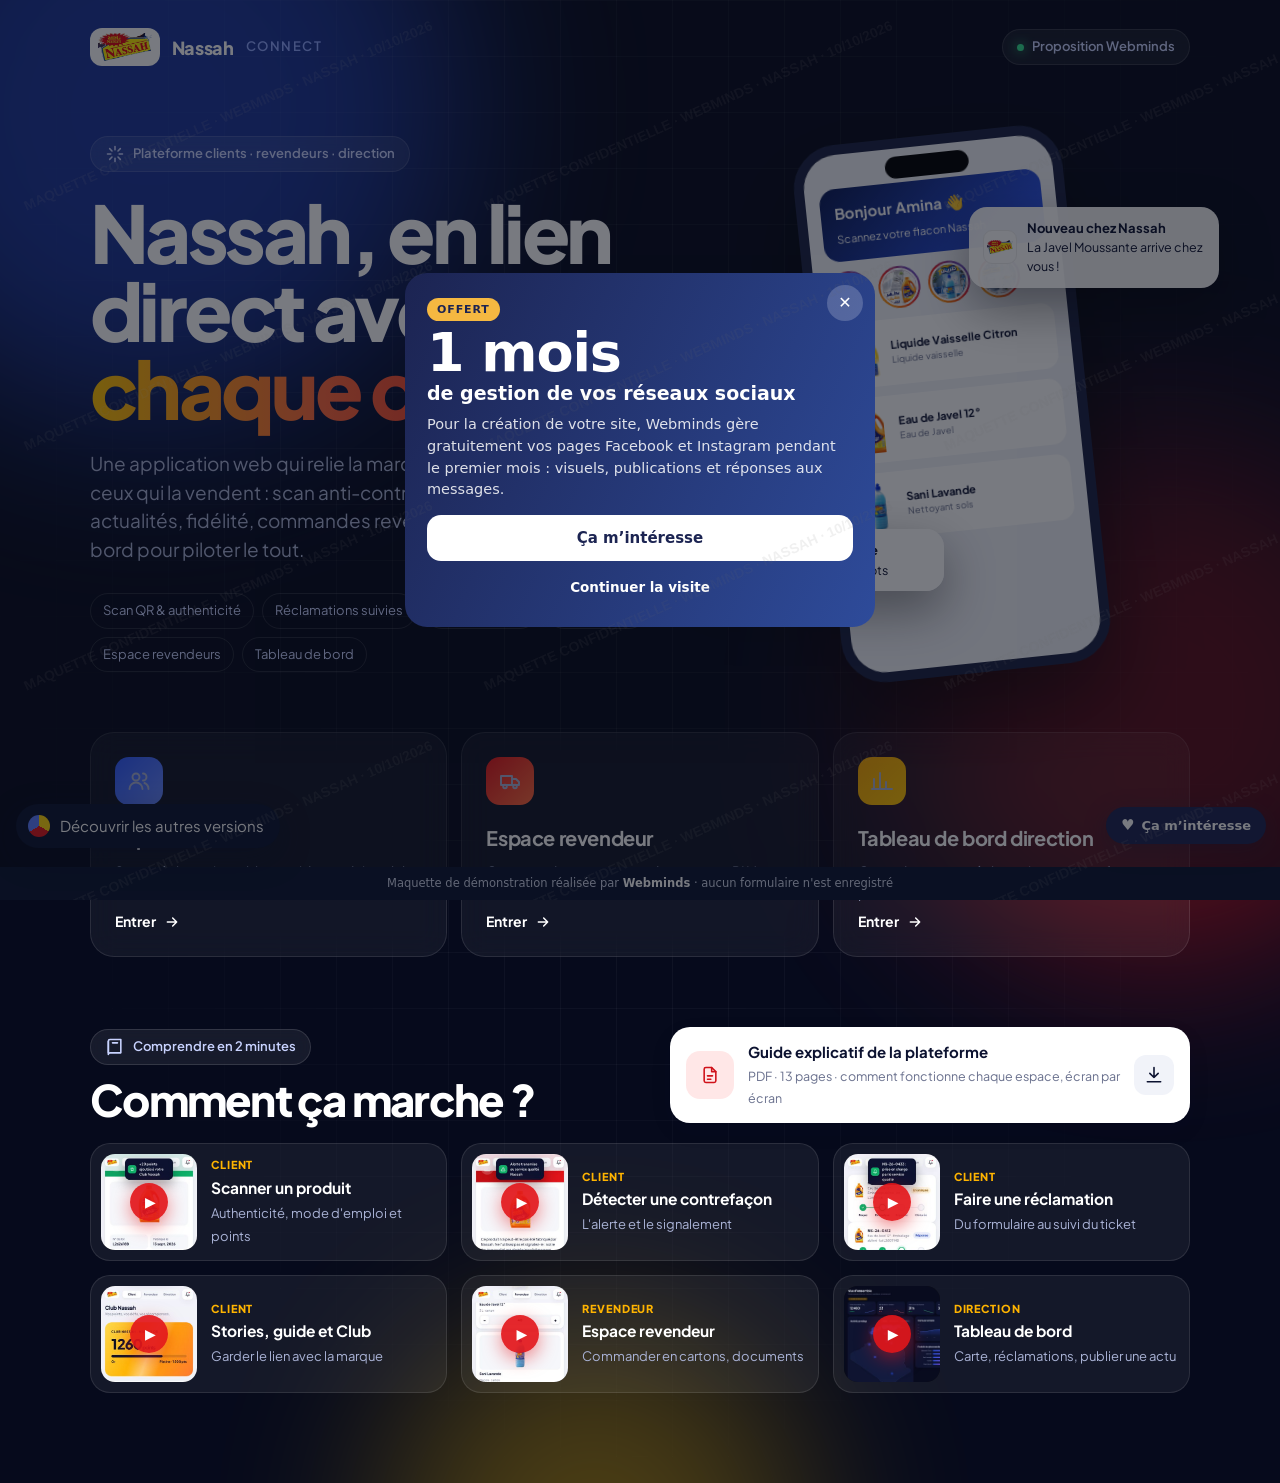
==== commit 8a2b4270: "Guide explicatif PDF, section tutoriels vidéo et page Aide dans Nassah Connect Co-Authored-By: Claud" ====
--- a/connect/index.html
+++ b/connect/index.html
@@ -1 +1 @@
-<!DOCTYPE html><html lang="fr"><head><meta charset="utf-8"><meta name="viewport" content="width=device-width,initial-scale=1,viewport-fit=cover"><meta name="theme-color" content="#060a1c"><meta name="robots" content="noindex, nofollow, noarchive"><meta name="apple-mobile-web-app-capable" content="yes"><title>Nassah</title><link rel="icon" href="../img/logo-nassah.png"><link rel="preload" href="../fonts/plus-jakarta-sans-latin-800-normal.woff2" as="font" type="font/woff2" crossorigin><style>@font-face{font-family:Jak;src:url(../fonts/plus-jakarta-sans-latin-400-normal.woff2) format('woff2');font-weight:400;font-display:swap}@font-face{font-family:Jak;src:url(../fonts/plus-jakarta-sans-latin-500-normal.woff2) format('woff2');font-weight:500;font-display:swap}@font-face{font-family:Jak;src:url(../fonts/plus-jakarta-sans-latin-600-normal.woff2) format('woff2');font-weight:600;font-display:swap}@font-face{font-family:Jak;src:url(../fonts/plus-jakarta-sans-latin-700-normal.woff2) format('woff2');font-weight:700;font-display:swap}@font-face{font-family:Jak;src:url(../fonts/plus-jakarta-sans-latin-800-normal.woff2) format('woff2');font-weight:800;font-display:swap}@font-face{font-family:PlexAr;src:url(../fonts/ibm-plex-sans-arabic-arabic-500-normal.woff2) format('woff2');font-weight:500;font-display:swap}@font-face{font-family:PlexAr;src:url(../fonts/ibm-plex-sans-arabic-arabic-700-normal.woff2) format('woff2');font-weight:700;font-display:swap}:root{--bg:#f1f3f9;--card:#fff;--ink:#0c1230;--mut:#69708d;--line:#e5e8f1;--soft:#f6f7fb;--navy:#0a1a55;--royal:#2f5bff;--red:#e3161b;--yel:#ffc400;--ok:#10b26a;--warn:#f59e0b;--f:Jak,PlexAr,system-ui,sans-serif;--r:22px;--ease:cubic-bezier(.2,.8,.2,1);--sh:0 1px 2px rgba(12,18,48,.04),0 8px 24px rgba(12,18,48,.06)}.app[data-role=direction]{--bg:#070b1d;--card:#0f1530;--ink:#eef1ff;--mut:#8d95b8;--line:#1e2748;--soft:#141b3a;--sh:0 0 0 1px #1a2244}*{box-sizing:border-box;margin:0;padding:0}body,html{height:100%}body{font-family:var(--f);background:#f1f3f9;color:#0c1230;-webkit-font-smoothing:antialiased;font-size:15px;line-height:1.5;overflow-x:clip}img{display:block;max-width:100%}a{color:inherit;text-decoration:none}button,input,select,textarea{font:inherit;color:inherit}button{cursor:pointer;border:0;background:0 0}svg.i{width:20px;height:20px;flex:none}.ar{font-family:PlexAr,sans-serif;direction:rtl}.land{min-height:100vh;background:#060a1c;color:#fff;position:relative;overflow:hidden;display:flex;flex-direction:column}.land .glow{position:absolute;border-radius:50%;filter:blur(90px);opacity:.55;pointer-events:none}.land .g1{width:620px;height:620px;background:#2f5bff;left:-160px;top:-200px;animation:fl 14s ease-in-out infinite}.land .g2{width:520px;height:520px;background:#e3161b;right:-140px;top:30%;opacity:.38;animation:fl 18s ease-in-out infinite reverse}.land .g3{width:420px;height:420px;background:#ffc400;left:30%;bottom:-260px;opacity:.28;animation:fl 16s ease-in-out infinite}@keyframes fl{50%{transform:translate(40px,30px) scale(1.08)}}.land .grid-bg{position:absolute;inset:0;background-image:linear-gradient(rgba(255,255,255,.045) 1px,transparent 1px),linear-gradient(90deg,rgba(255,255,255,.045) 1px,transparent 1px);background-size:56px 56px;mask-image:radial-gradient(ellipse at 50% 30%,#000 30%,transparent 75%)}.land .in{position:relative;max-width:1180px;margin:0 auto;padding:28px clamp(18px,4vw,40px) 90px;width:100%;flex:1;display:flex;flex-direction:column}.land .tb{display:flex;justify-content:space-between;align-items:center}.brand{display:flex;align-items:center;gap:12px;font-weight:800;font-size:18px;letter-spacing:-.02em}.brand .lg{background:#fff;border-radius:12px;padding:5px 8px;display:flex}.brand .lg img{height:28px}.brand em{font-style:normal;font-weight:600;color:#8fa6ff;font-size:13px;letter-spacing:.12em;text-transform:uppercase}.land .tag{display:inline-flex;gap:8px;align-items:center;padding:7px 14px;border-radius:999px;background:rgba(255,255,255,.07);border:1px solid rgba(255,255,255,.12);font-size:13px;font-weight:600;color:#c9d3ff;backdrop-filter:blur(8px)}.land .tag i{width:7px;height:7px;border-radius:50%;background:#33e08f;box-shadow:0 0 12px #33e08f}.land .hero{display:grid;grid-template-columns:1.1fr .9fr;gap:40px;align-items:center;margin-top:clamp(36px,6vw,70px)}.land h1{font-size:clamp(40px,6.2vw,80px);line-height:.98;letter-spacing:-.045em;font-weight:800;margin:22px 0}.land h1 span{background:linear-gradient(90deg,#ffc400,#ff6a3d 45%,#e3161b);-webkit-background-clip:text;background-clip:text;color:transparent}.land p.lead{font-size:clamp(16px,1.5vw,19px);color:#aab3d6;max-width:54ch}.roles{display:grid;grid-template-columns:repeat(3,1fr);gap:14px;margin-top:clamp(36px,5vw,60px)}.role{position:relative;text-align:left;border-radius:24px;padding:24px;background:rgba(255,255,255,.05);border:1px solid rgba(255,255,255,.1);backdrop-filter:blur(14px);color:#fff;transition:.35s var(--ease);overflow:hidden;display:flex;flex-direction:column;gap:8px;min-height:210px}.role:hover{transform:translateY(-6px);background:rgba(255,255,255,.09);border-color:rgba(255,255,255,.25)}.role .ic{width:48px;height:48px;border-radius:14px;display:flex;align-items:center;justify-content:center;margin-bottom:10px}.role .ic svg{width:24px;height:24px}.role b{font-size:20px;letter-spacing:-.02em}.role span{color:#aab3d6;font-size:14px}.role .go{margin-top:auto;display:flex;align-items:center;gap:8px;font-weight:700;font-size:14px;color:#fff}.role .go svg{width:16px;height:16px;transition:.3s}.role:hover .go svg{transform:translateX(4px)}@media(max-width:600px){.land .tb .tag{display:none}}@media(max-width:860px){.land .hero{grid-template-columns:1fr}.roles{grid-template-columns:1fr}.role{min-height:0}.phonewrap{display:none}}.phonewrap{position:relative;height:520px;display:flex;justify-content:center;align-items:center}.phone{width:270px;height:540px;border-radius:44px;background:#0b1027;border:10px solid #1b2244;box-shadow:0 40px 90px rgba(0,0,0,.6),inset 0 0 0 1px rgba(255,255,255,.06);position:relative;overflow:hidden;transform:rotate(-6deg)}.phone .scr{position:absolute;inset:0;background:#f1f3f9;color:#0c1230;padding:34px 14px 14px;display:flex;flex-direction:column;gap:10px;font-size:11px}.phone .nt{position:absolute;top:8px;left:50%;transform:translateX(-50%);width:84px;height:22px;border-radius:12px;background:#000;z-index:3}.phone .mini-h{background:linear-gradient(135deg,#0a1a55,#2f5bff);border-radius:16px;color:#fff;padding:14px}.phone .mini-h b{font-size:15px;display:block;margin-bottom:6px}.phone .mini-s{display:flex;gap:8px}.phone .mini-s i{width:42px;height:42px;border-radius:50%;padding:2px;background:linear-gradient(45deg,#ffc400,#e3161b,#2f5bff)}.phone .mini-s i img{width:100%;height:100%;border-radius:50%;object-fit:cover;border:2px solid #f1f3f9}.phone .mini-c{background:#fff;border-radius:14px;padding:10px;display:flex;gap:10px;align-items:center}.phone .mini-c img{width:36px;height:46px;object-fit:contain}.phone .mini-c small{color:#69708d;display:block}.float-n{position:absolute;right:-6%;top:12%;background:rgba(255,255,255,.95);color:#0c1230;border-radius:18px;padding:12px 14px;display:flex;gap:10px;align-items:center;width:250px;box-shadow:0 20px 50px rgba(0,0,0,.4);animation:bob 5s ease-in-out infinite;font-size:12.5px;z-index:4}.float-n img{width:34px;height:34px;border-radius:9px;background:#fff;object-fit:contain;padding:3px;border:1px solid #eee}.float-n b{display:block;font-size:13px}.float-n.b{right:auto;left:-4%;top:auto;bottom:14%;animation-delay:-2.5s}.float-n .ok{width:34px;height:34px;border-radius:50%;background:#10b26a;color:#fff;display:flex;align-items:center;justify-content:center;flex:none}@keyframes bob{50%{transform:translateY(-10px)}}.land .pills{display:flex;flex-wrap:wrap;gap:8px;margin-top:30px}.land .pills span{font-size:13px;color:#c9d3ff;padding:7px 12px;border-radius:999px;border:1px solid rgba(255,255,255,.12)}.app{min-height:100vh;background:var(--bg);color:var(--ink);display:grid;grid-template-columns:270px 1fr;transition:background .4s}.side{position:sticky;top:0;height:100vh;padding:22px 16px 104px;display:flex;flex-direction:column;gap:18px;border-right:1px solid var(--line);background:var(--card)}.side .brand{color:var(--ink);font-size:17px;padding:0 8px}.side .brand .lg{box-shadow:0 0 0 1px var(--line)}.side .brand em{color:var(--royal)}.app[data-role=direction] .side .brand em{color:#8fa6ff}.seg{display:grid;grid-template-columns:repeat(3,1fr);background:var(--soft);border-radius:14px;padding:4px;gap:2px}.seg button{border-radius:10px;padding:8px 4px;font-size:12px;font-weight:700;color:var(--mut);transition:.25s}.seg button.on{background:var(--card);color:var(--ink);box-shadow:0 2px 8px rgba(12,18,48,.1)}.app[data-role=direction] .seg button.on{background:#232c55;color:#fff;box-shadow:none}.nav{display:flex;flex-direction:column;gap:2px}.nav a{display:flex;align-items:center;gap:12px;padding:11px 12px;border-radius:12px;font-weight:600;color:var(--mut);transition:.2s;position:relative}.nav a:hover{background:var(--soft);color:var(--ink)}.nav a.on{background:var(--soft);color:var(--ink)}.nav a.on:before{content:"";position:absolute;left:-16px;top:10px;bottom:10px;width:3px;border-radius:0 3px 3px 0;background:var(--red)}.nav a .bd{margin-left:auto;background:var(--red);color:#fff;font-size:11px;font-weight:800;border-radius:999px;padding:1px 7px}.side .me{margin-top:auto;display:flex;gap:10px;align-items:center;padding:12px;border-radius:16px;background:var(--soft)}.av{width:38px;height:38px;border-radius:50%;display:flex;align-items:center;justify-content:center;font-weight:800;color:#fff;flex:none;background:linear-gradient(135deg,#2f5bff,#e3161b)}.side .me b{display:block;font-size:14px}.side .me small{color:var(--mut);font-size:12px}.side .back{font-size:13px;color:var(--mut);display:flex;gap:8px;align-items:center;padding:0 8px}.main{min-width:0;padding:26px clamp(16px,3vw,40px) 120px}.topb{display:flex;justify-content:space-between;align-items:center;gap:16px;margin-bottom:24px}.topb h1{font-size:clamp(22px,2.4vw,30px);letter-spacing:-.03em;font-weight:800;line-height:1.15}.topb p{color:var(--mut);font-size:14px;margin-top:2px}.topb .acts{display:flex;gap:10px;align-items:center}.ib{width:44px;height:44px;border-radius:14px;background:var(--card);box-shadow:var(--sh);display:flex;align-items:center;justify-content:center;position:relative;color:var(--ink)}.ib .dot{position:absolute;top:10px;right:11px;width:9px;height:9px;border-radius:50%;background:var(--red);border:2px solid var(--card)}.mtop{display:none}.tabbar{display:none}@media(max-width:960px){.app{grid-template-columns:1fr}.side{display:none}.main{padding:0 16px 140px}.mtop{display:flex;position:sticky;top:0;z-index:30;background:color-mix(in srgb,var(--bg) 88%,transparent);backdrop-filter:blur(14px);margin:0 -16px 8px;padding:12px 16px;justify-content:space-between;align-items:center;gap:10px}.mtop .brand{color:var(--ink);font-size:15px}.mtop .brand .lg img{height:22px}.mtop .brand em{display:none}.mtop .seg{flex:1;max-width:250px}.mtop .seg button{font-size:11px;padding:7px 2px}.topb .acts{display:none}.tabbar{display:grid;grid-template-columns:repeat(5,1fr);position:fixed;left:10px;right:10px;bottom:46px;z-index:40;background:color-mix(in srgb,var(--card) 92%,transparent);backdrop-filter:blur(16px);border-radius:22px;box-shadow:0 12px 40px rgba(12,18,48,.18),0 0 0 1px var(--line);padding:6px}.tabbar a{display:flex;flex-direction:column;align-items:center;gap:2px;font-size:10.5px;font-weight:700;color:var(--mut);padding:7px 0;border-radius:16px}.tabbar a.on{color:var(--ink);background:var(--soft)}.tabbar a.fab{color:#fff}.tabbar a.fab span.c{width:46px;height:46px;margin-top:-22px;border-radius:16px;background:linear-gradient(135deg,var(--red),#ff5a36);display:flex;align-items:center;justify-content:center;box-shadow:0 10px 24px rgba(227,22,27,.4)}.tabbar a.fab small{color:var(--mut)}.vsw{bottom:118px!important}}.cardx{background:var(--card);border-radius:var(--r);box-shadow:var(--sh);padding:22px}.h2{flex-wrap:wrap;font-size:18px;font-weight:800;letter-spacing:-.02em;display:flex;justify-content:space-between;align-items:center;gap:10px;margin-bottom:14px}.h2 a{font-size:13px;color:var(--royal);font-weight:700}.app[data-role=direction] .h2 a{color:#8fa6ff}.g2{display:grid;grid-template-columns:1.35fr 1fr;gap:20px}.g3{display:grid;grid-template-columns:repeat(3,1fr);gap:16px}.g4{display:grid;grid-template-columns:repeat(4,1fr);gap:16px}@media(max-width:1180px){.g4{grid-template-columns:repeat(2,1fr)}}@media(max-width:1100px){.g2{grid-template-columns:1fr}}@media(max-width:700px){.g3{grid-template-columns:1fr}.g4{gap:10px}}.stack{display:flex;flex-direction:column;gap:20px}.cmp>*,.g2>*,.g3>*,.g4>*,.stack>*{min-width:0}.btn{display:inline-flex;align-items:center;justify-content:center;gap:8px;height:46px;padding:0 20px;border-radius:14px;font-weight:700;font-size:14.5px;transition:.2s var(--ease);white-space:nowrap}.btn.p{background:var(--ink);color:var(--card)}.btn.r{background:linear-gradient(135deg,var(--red),#ff4d2e);color:#fff;box-shadow:0 8px 20px rgba(227,22,27,.28)}.btn.w{background:#fff;color:#0c1230}.btn.g{background:var(--soft);color:var(--ink)}.btn.gl{background:rgba(255,255,255,.14);color:#fff;border:1px solid rgba(255,255,255,.22);backdrop-filter:blur(6px)}.btn:active{transform:scale(.97)}.btn svg{width:18px;height:18px}.pill{display:inline-flex;align-items:center;gap:6px;border-radius:999px;padding:4px 10px;font-size:12px;font-weight:700}.pill.ok{background:#e3f8ee;color:#087a48}.pill.wa{background:#fff3dc;color:#9a5a00}.pill.bl{background:#e8eeff;color:#2343c9}.pill.rd{background:#ffe7e7;color:#b10d12}.pill.gy{background:var(--soft);color:var(--mut)}.app[data-role=direction] .pill.ok{background:#0c3a29;color:#4ee6a0}.app[data-role=direction] .pill.wa{background:#3a2a08;color:#ffc65c}.app[data-role=direction] .pill.bl{background:#16245a;color:#9db2ff}.app[data-role=direction] .pill.rd{background:#3d0f16;color:#ff8a8a}.demo{display:inline-flex;gap:6px;align-items:center;font-size:11.5px;font-weight:700;color:#9a5a00;background:#fff3dc;border-radius:999px;padding:4px 10px}.demo:before{content:"";width:6px;height:6px;border-radius:50%;background:var(--warn)}.app[data-role=direction] .demo{background:#3a2a08;color:#ffc65c}.hc{position:relative;overflow:hidden;border-radius:28px;padding:clamp(22px,3vw,34px);color:#fff;background:radial-gradient(120% 140% at 100% 0,#3b6bff 0,#1531a8 38%,#0a1a55 75%);min-height:250px;display:flex;flex-direction:column;justify-content:space-between;gap:20px}.hc:before{content:"";position:absolute;width:300px;height:300px;right:-60px;bottom:-140px;background:radial-gradient(closest-side,rgba(227,22,27,.65),transparent);filter:blur(10px)}.hc .qr{position:absolute;right:clamp(14px,4vw,40px);top:50%;transform:translateY(-50%) rotate(8deg);width:clamp(110px,14vw,160px);aspect-ratio:1;border-radius:22px;background:#fff;padding:12px;box-shadow:0 20px 50px rgba(0,0,0,.35)}.hc .qr svg{width:100%;height:100%}.hc .qr:after{content:"";position:absolute;left:8px;right:8px;height:3px;border-radius:3px;background:#e3161b;box-shadow:0 0 14px #e3161b;top:12px;animation:scan 2.4s ease-in-out infinite}@keyframes scan{50%{top:calc(100% - 15px)}}.hc>div:first-child{max-width:calc(100% - clamp(120px,17vw,200px));position:relative}.hc h2{font-size:clamp(24px,3vw,34px);letter-spacing:-.03em;line-height:1.08;max-width:15ch;position:relative}.hc p{color:#c6d1ff;max-width:36ch;position:relative;margin-top:8px}.hc .acts{display:flex;gap:10px;flex-wrap:wrap;position:relative}@media(max-width:600px){.hc .qr{width:88px;top:26px;transform:rotate(8deg)}.hc h2{max-width:11ch}.hc p{max-width:26ch}}.stories{display:flex;gap:14px;overflow-x:auto;padding:4px 2px 10px;scrollbar-width:none;margin-bottom:6px}.stories::-webkit-scrollbar{display:none}.sto{display:flex;flex-direction:column;align-items:center;gap:6px;width:76px;flex:none;font-size:11.5px;font-weight:600;text-align:center;line-height:1.2}.sto .rg{width:70px;height:70px;border-radius:50%;padding:3px;background:conic-gradient(from 200deg,#ffc400,#ff6a3d,#e3161b,#2f5bff,#ffc400)}.sto.seen .rg{background:var(--line)}.sto .rg img{width:100%;height:100%;border-radius:50%;object-fit:cover;border:3px solid var(--bg)}.qa{display:grid;grid-template-columns:repeat(4,1fr);gap:12px}.qa a{background:var(--card);border-radius:20px;box-shadow:var(--sh);padding:16px;display:flex;flex-direction:column;gap:10px;font-weight:700;font-size:14px;transition:.25s var(--ease)}.qa a:hover{transform:translateY(-3px)}.qa a small{display:block;font-weight:500;color:var(--mut);font-size:12px}.qa .ic{width:42px;height:42px;border-radius:13px;display:flex;align-items:center;justify-content:center}@media(max-width:700px){.qa{grid-template-columns:1fr 1fr}}.ic.b{background:#e8eeff;color:#2343c9}.ic.r{background:#ffe7e7;color:#d0121a}.ic.y{background:#fff4cc;color:#946c00}.ic.g{background:#e3f8ee;color:#087a48}.ic.v{background:#efe8ff;color:#6a3fd6}.rows{display:flex;flex-direction:column}.row{display:flex;gap:14px;align-items:center;padding:13px 0;border-bottom:1px solid var(--line)}.row:last-child{border-bottom:0}.row .dt{width:52px;height:56px;border-radius:14px;background:var(--soft);display:flex;flex-direction:column;align-items:center;justify-content:center;flex:none;line-height:1}.row .dt b{font-size:19px}.row .dt small{font-size:11px;color:var(--mut);text-transform:uppercase;font-weight:700;margin-top:3px}.row .tx{flex:1;min-width:0}.row .tx b{display:block;font-size:14.5px}.row .tx small{color:var(--mut);font-size:12.5px}.row .th{width:56px;height:56px;border-radius:14px;object-fit:cover;flex:none}.trk{display:flex;align-items:flex-start;margin-top:16px}.trk div{flex:1;display:flex;flex-direction:column;align-items:center;gap:8px;position:relative;font-size:11.5px;font-weight:700;color:var(--mut);text-align:center}.trk div:before{content:"";position:absolute;top:13px;left:-50%;right:50%;height:3px;background:var(--line);z-index:0}.trk div:first-child:before{display:none}.trk div.c:before,.trk div.d:before{background:var(--ok)}.trk i{width:28px;height:28px;border-radius:50%;background:var(--soft);border:3px solid var(--line);position:relative;z-index:1;display:flex;align-items:center;justify-content:center}.trk .d i{background:var(--ok);border-color:var(--ok);color:#fff}.trk .c i{border-color:var(--ok);background:var(--card);box-shadow:0 0 0 5px rgba(16,178,106,.18);animation:pu 1.6s infinite}.trk .c,.trk .d{color:var(--ink)}.trk i svg{width:14px;height:14px}@keyframes pu{50%{box-shadow:0 0 0 9px rgba(16,178,106,0)}}.hs{display:flex;gap:16px;overflow-x:auto;scroll-snap-type:x mandatory;padding-bottom:8px;scrollbar-width:none}.hs::-webkit-scrollbar{display:none}.nc{flex:none;width:280px;scroll-snap-align:start;background:var(--card);border-radius:20px;overflow:hidden;box-shadow:var(--sh);display:flex;flex-direction:column}.nc .im{aspect-ratio:16/10;overflow:hidden}.nc .im img{width:100%;height:100%;object-fit:cover;transition:.5s}.nc:hover .im img{transform:scale(1.05)}.nc .tx{padding:14px 16px 16px}.nc .tx small{color:var(--red);font-weight:800;font-size:11.5px;text-transform:uppercase;letter-spacing:.06em}.nc .tx b{display:block;font-size:15px;line-height:1.3;margin-top:4px}.scanv{position:relative;border-radius:28px;overflow:hidden;background:#05081a;aspect-ratio:4/3;max-height:460px;display:flex;align-items:center;justify-content:center}.scanv .cam{position:absolute;inset:0;background:radial-gradient(60% 60% at 50% 50%,#1b2350,#05081a);opacity:.9}.scanv .cam img{position:absolute;left:50%;top:52%;height:78%;transform:translate(-50%,-50%) rotate(-4deg);filter:blur(1.2px) brightness(.85);opacity:0;transition:.6s}.scanv.has .cam img{opacity:.9}.scanv .fr{position:relative;width:min(56%,260px);aspect-ratio:1;z-index:2}.scanv .fr span{position:absolute;width:42px;height:42px;border:4px solid #fff;border-radius:6px}.scanv .fr span:first-child{left:0;top:0;border-right:0;border-bottom:0}.scanv .fr span:nth-child(2){right:0;top:0;border-left:0;border-bottom:0}.scanv .fr span:nth-child(3){left:0;bottom:0;border-right:0;border-top:0}.scanv .fr span:nth-child(4){right:0;bottom:0;border-left:0;border-top:0}.scanv .fr i{position:absolute;left:6%;right:6%;height:3px;background:#ff3b3b;box-shadow:0 0 18px 2px #ff3b3b;border-radius:3px;top:8%;animation:scan2 2s ease-in-out infinite}@keyframes scan2{50%{top:90%}}.scanv video{position:absolute;inset:0;width:100%;height:100%;object-fit:cover;opacity:0;transition:.4s}.scanv.live video{opacity:1}.scanv.live .cam img{opacity:0}.scanv.live .camb{display:none}.scanv .camb{position:absolute;top:16px;right:16px;z-index:3;height:40px;font-size:13.5px}.scanv .lbl{position:absolute;bottom:18px;left:0;right:0;text-align:center;color:#fff;font-weight:700;font-size:14px;z-index:2}.scanv.done .fr span{border-color:#33e08f}.scanv.bad .fr span{border-color:#ff4d4d}.chips{display:flex;flex-wrap:wrap;gap:8px}.chips button{display:flex;align-items:center;gap:8px;background:var(--card);box-shadow:var(--sh);border-radius:999px;padding:6px 14px 6px 6px;font-weight:700;font-size:13px;transition:.2s}.chips button img{width:28px;height:28px;object-fit:contain;background:var(--soft);border-radius:50%;padding:2px}.chips button.on,.chips button:hover{box-shadow:0 0 0 2px var(--royal)}.res{border-radius:24px;overflow:hidden;background:var(--card);box-shadow:var(--sh);animation:rise .5s var(--ease)}@keyframes rise{from{opacity:0;transform:translateY(16px)}}.res .top{padding:20px;display:flex;gap:16px;align-items:center;color:#fff}.res .top.ok{background:linear-gradient(135deg,#0c9f5f,#10b26a)}.res .top.ko{background:linear-gradient(135deg,#b80d12,#e3161b)}.res .top .ok-i{width:52px;height:52px;border-radius:50%;background:rgba(255,255,255,.2);display:flex;align-items:center;justify-content:center;flex:none}.res .top .ok-i svg{width:28px;height:28px}.res .top b{font-size:19px;display:block;letter-spacing:-.02em}.res .bd{padding:20px;display:grid;grid-template-columns:140px 1fr;gap:22px}.res .bd .pim{background:var(--soft);border-radius:18px;display:flex;align-items:center;justify-content:center;padding:14px;height:200px}.res .bd .pim img{max-height:100%;width:auto}.kv{display:grid;grid-template-columns:1fr 1fr;gap:10px;margin:14px 0}.kv div{background:var(--soft);border-radius:14px;padding:10px 12px}.kv small{display:block;color:var(--mut);font-size:11.5px;font-weight:600}.kv b{font-size:14px}@media(max-width:600px){.res .bd{grid-template-columns:1fr}.res .bd .pim{height:180px}}.fm{display:grid;grid-template-columns:1fr 1fr;gap:14px}.fm .fl{grid-column:1/-1}.fm label{display:flex;flex-direction:column;gap:6px;font-size:12.5px;font-weight:700;color:var(--mut)}.fm input,.fm select,.fm textarea{border:1.5px solid var(--line);background:var(--soft);border-radius:14px;padding:12px 14px;font-size:15px;font-weight:500;color:var(--ink);outline:0;transition:.2s}.fm input:focus,.fm select:focus,.fm textarea:focus{border-color:var(--royal);background:var(--card)}.fm textarea{min-height:100px;resize:vertical}.types{display:flex;flex-wrap:wrap;gap:8px}.types label{flex-direction:row}.types input{display:none}.types span{padding:9px 14px;border-radius:12px;background:var(--soft);border:1.5px solid var(--line);font-size:13.5px;font-weight:700;color:var(--ink);cursor:pointer;transition:.2s}.types input:checked+span{background:var(--ink);color:var(--card);border-color:var(--ink)}.up{border:2px dashed var(--line);border-radius:16px;padding:18px;display:flex;gap:14px;align-items:center;cursor:pointer;color:var(--mut);font-weight:600;font-size:13.5px}.up img{width:64px;height:64px;border-radius:12px;object-fit:cover}@media(max-width:600px){.fm{grid-template-columns:1fr}}.needs{display:grid;grid-template-columns:repeat(5,1fr);gap:10px}.needs button{background:var(--card);box-shadow:var(--sh);border-radius:18px;padding:16px 10px;display:flex;flex-direction:column;align-items:center;gap:8px;font-weight:700;font-size:13px;text-align:center;transition:.2s;line-height:1.25}.needs button em{font-style:normal;font-size:30px}.needs button.on{box-shadow:0 0 0 2.5px var(--royal);transform:translateY(-2px)}@media(max-width:900px){.needs{grid-template-columns:repeat(2,1fr)}}.rec{display:grid;grid-template-columns:repeat(auto-fill,minmax(260px,1fr));gap:16px;margin-top:18px}.rc{background:var(--card);border-radius:22px;box-shadow:var(--sh);overflow:hidden;animation:rise .5s var(--ease) both}.rc .im{height:180px;display:flex;align-items:flex-end;justify-content:center;padding:16px}.rc .im img{max-height:100%;width:auto;filter:drop-shadow(0 12px 14px rgba(0,0,0,.2))}.rc .im img.ph{width:100%;height:100%;object-fit:cover;border-radius:12px;filter:none}.rc .tx{padding:16px 18px 20px}.rc .tx b{font-size:16px}.rc ol{margin:10px 0 0 18px;font-size:13.5px;color:var(--mut);display:flex;flex-direction:column;gap:4px}.loy{position:relative;overflow:hidden;border-radius:28px;padding:26px;color:#0c1230;background:linear-gradient(120deg,#ffd84d,#ffb300 45%,#ff7a2f);min-height:220px}.loy:after{content:"";position:absolute;inset:0;background:linear-gradient(110deg,transparent 30%,rgba(255,255,255,.45) 45%,transparent 60%);transform:translateX(-100%);animation:sh 4s ease-in-out infinite}@keyframes sh{100%,60%{transform:translateX(100%)}}.loy .pts{font-size:58px;font-weight:800;letter-spacing:-.05em;line-height:1}.loy .bar{height:10px;border-radius:10px;background:rgba(12,18,48,.15);margin-top:16px;overflow:hidden}.loy .bar i{display:block;height:100%;width:68%;background:#0c1230;border-radius:10px}.ch{display:flex;gap:14px;align-items:center;padding:14px;border-radius:18px;background:var(--soft)}.ch .pr{margin-left:auto;font-weight:800;color:var(--royal);white-space:nowrap}.ch .ic{width:44px;height:44px;border-radius:14px;display:flex;align-items:center;justify-content:center;flex:none}.rw{border-radius:20px;padding:18px;background:var(--card);box-shadow:var(--sh);display:flex;flex-direction:column;gap:8px}.rw .e{font-size:34px}.rw b{font-size:15px}.rw small{color:var(--mut)}.mapw{position:relative}.mapw svg{width:100%;height:auto;display:block}.mapw path.dz{fill:var(--soft);stroke:var(--line);stroke-width:1.5}.app[data-role=direction] .mapw path.dz{fill:#141c40;stroke:#2a3566}.mapw .bub{transition:r .6s var(--ease)}.mapw .pulse{animation:pr 2.4s ease-out infinite;transform-box:fill-box;transform-origin:center}@keyframes pr{from{opacity:.7;transform:scale(1)}to{opacity:0;transform:scale(2.6)}}.mapw text{font-size:11px;font-weight:700;fill:var(--mut)}.tg{display:flex;gap:6px;background:var(--soft);border-radius:12px;padding:4px}.tg button{padding:7px 12px;border-radius:9px;font-size:12.5px;font-weight:700;color:var(--mut)}.tg button.on{background:var(--card);color:var(--ink)}.app[data-role=direction] .tg button.on{background:#232c55}.kpi{background:var(--card);border-radius:20px;box-shadow:var(--sh);padding:18px;display:flex;flex-direction:column;gap:6px;position:relative;overflow:hidden}.kpi small{color:var(--mut);font-weight:600;font-size:12.5px}.kpi b{font-size:clamp(24px,2.4vw,32px);letter-spacing:-.04em;line-height:1.05}.kpi .dl{font-size:12px;font-weight:800}.kpi .dl.u{color:var(--ok)}.kpi .dl.d{color:#ff6b6b}.kpi svg.sp{position:absolute;right:12px;bottom:12px;width:90px;height:34px;opacity:.9}@media(max-width:700px){.kpi svg.sp{display:none}}.chart svg{width:100%;height:auto;display:block}.bars{display:flex;flex-direction:column;gap:12px}.bars div{display:grid;grid-template-columns:130px 1fr 54px;gap:12px;align-items:center;font-size:13px;font-weight:600}.bars i{height:10px;border-radius:10px;background:var(--soft);overflow:hidden;display:block}.bars i em{display:block;height:100%;border-radius:10px;background:linear-gradient(90deg,#2f5bff,#8a5bff);width:0;transition:width 1.2s var(--ease)}.bars span{text-align:right;color:var(--mut)}.tbl{width:100%;border-collapse:collapse;font-size:13.5px}.tbl th{text-align:left;color:var(--mut);font-weight:700;font-size:12px;padding:0 10px 10px;text-transform:uppercase;letter-spacing:.05em}.tbl td{padding:12px 10px;border-top:1px solid var(--line);vertical-align:middle}.tbl td b{display:block}.tbl td small{color:var(--mut)}.tblw{overflow-x:auto}.cmp{display:grid;grid-template-columns:1fr 300px;gap:20px;align-items:start}@media(max-width:900px){.cmp{grid-template-columns:1fr}}.pv{border-radius:30px;background:linear-gradient(160deg,#1a2350,#0b1030);padding:18px 14px;min-height:300px;position:relative;border:1px solid #232c55}.pv .tm{color:#fff;text-align:center;font-size:44px;font-weight:300;letter-spacing:-.03em;margin-top:6px}.pv .dy{color:#aab3d6;text-align:center;font-size:12.5px;margin-bottom:16px}.pv .nt{background:rgba(255,255,255,.88);color:#0c1230;border-radius:16px;padding:10px 12px;display:flex;gap:10px;align-items:flex-start;transform:translateY(-10px);opacity:0;transition:.5s var(--ease)}.pv .nt.o{transform:none;opacity:1}.pv .nt img{width:30px;height:30px;border-radius:8px;background:#fff;object-fit:contain;padding:2px;border:1px solid #eee;flex:none}.pv .nt b{font-size:12.5px;display:block}.pv .nt p{font-size:12px;line-height:1.35;color:#333}.pv .nt small{color:#777;font-size:10.5px}.cat{display:grid;grid-template-columns:repeat(auto-fill,minmax(210px,1fr));gap:14px}.pp{background:var(--card);border-radius:20px;box-shadow:var(--sh);padding:14px;display:flex;flex-direction:column;gap:8px}.pp .im{height:140px;background:var(--soft);border-radius:14px;display:flex;align-items:flex-end;justify-content:center;padding:10px}.pp .im img{max-height:100%;width:auto}.pp .im img.ph{width:100%;height:100%;object-fit:cover;border-radius:10px}.pp b{font-size:14px;line-height:1.25}.pp small{color:var(--mut);font-size:12px}.stp{display:flex;align-items:center;justify-content:space-between;background:var(--soft);border-radius:12px;padding:4px;margin-top:auto}.stp button{width:34px;height:34px;border-radius:10px;background:var(--card);font-weight:800;font-size:18px;box-shadow:var(--sh)}.stp span{font-weight:800;font-size:14px}.cart{position:sticky;top:20px}.cart .ln{display:flex;justify-content:space-between;padding:8px 0;border-bottom:1px solid var(--line);font-size:13.5px}.docs{display:grid;grid-template-columns:repeat(auto-fill,minmax(260px,1fr));gap:12px}.doc{display:flex;gap:12px;align-items:center;padding:14px;border-radius:18px;background:var(--card);box-shadow:var(--sh)}.doc .ic{width:44px;height:44px;border-radius:12px;display:flex;align-items:center;justify-content:center;flex:none}.doc b{display:block;font-size:14px}.doc small{color:var(--mut);font-size:12px}.doc .dlb{margin-left:auto;width:36px;height:36px;border-radius:10px;background:var(--soft);display:flex;align-items:center;justify-content:center}.art{max-width:760px}.art .cv{border-radius:24px;overflow:hidden;aspect-ratio:16/9;margin:18px 0 26px}.art .cv img{width:100%;height:100%;object-fit:cover}.art h1{font-size:clamp(26px,3.6vw,40px);letter-spacing:-.035em;line-height:1.1}.art p{font-size:17px;line-height:1.75;margin-bottom:18px}.art h3{font-size:21px;margin:26px 0 10px;letter-spacing:-.02em}.art ul{margin:0 0 20px 20px;display:flex;flex-direction:column;gap:8px;font-size:16px}.art blockquote{border-radius:20px;background:var(--soft);padding:20px 22px;font-size:19px;font-weight:700;margin:24px 0;border-left:4px solid var(--red)}.bgrid{display:grid;grid-template-columns:repeat(auto-fill,minmax(270px,1fr));gap:18px}.bgrid .nc{width:auto}.sv{position:fixed;inset:0;z-index:9500;background:rgba(3,5,15,.92);display:flex;align-items:center;justify-content:center;opacity:0;pointer-events:none;transition:.3s}.sv.o{opacity:1;pointer-events:auto}.sv .bx{position:relative;width:min(420px,100vw);height:min(760px,100vh);border-radius:24px;overflow:hidden;background:#000}.sv .bx img{width:100%;height:100%;object-fit:cover}.sv .pg{position:absolute;top:12px;left:12px;right:12px;display:flex;gap:4px;z-index:2}.sv .pg i{flex:1;height:3px;border-radius:3px;background:rgba(255,255,255,.35);overflow:hidden}.sv .pg i em{display:block;height:100%;width:0;background:#fff}.sv .pg i.d em{width:100%}.sv .pg i.a em{animation:pg 5s linear forwards}@keyframes pg{to{width:100%}}.sv .hd{position:absolute;top:26px;left:14px;right:14px;display:flex;align-items:center;gap:10px;color:#fff;z-index:2;font-weight:700;font-size:14px}.sv .hd img{width:34px;height:34px;border-radius:50%;background:#fff;object-fit:contain;padding:2px}.sv .hd button{margin-left:auto;color:#fff;font-size:26px;line-height:1}.sv .cp{position:absolute;left:0;right:0;bottom:0;padding:70px 20px 26px;background:linear-gradient(transparent,rgba(0,0,0,.85));color:#fff;z-index:2}.sv .cp b{font-size:20px;display:block;margin-bottom:6px;letter-spacing:-.02em}.sv .cp p{font-size:14px;color:#dde3ff}.sv .cp a{display:inline-flex;margin-top:14px}.sv .nv{position:absolute;top:0;bottom:0;width:35%;z-index:1}.sv .nv.l{left:0}.sv .nv.r{right:0}.toast{position:fixed;left:50%;top:18px;transform:translate(-50%,-160%);z-index:9800;background:#0c1230;color:#fff;border-radius:18px;padding:12px 18px 12px 12px;display:flex;gap:12px;align-items:center;box-shadow:0 20px 50px rgba(0,0,0,.35);transition:.45s var(--ease);max-width:calc(100vw - 24px);font-weight:600;font-size:14px}.toast.o{transform:translate(-50%,0)}.toast .ti{width:34px;height:34px;border-radius:10px;background:#10b26a;display:flex;align-items:center;justify-content:center;flex:none}.toast .ti svg{width:18px;height:18px}.fade{animation:fd .45s var(--ease)}@keyframes fd{from{opacity:0;transform:translateY(10px)}}.sec-t{font-size:12px;font-weight:800;letter-spacing:.1em;text-transform:uppercase;color:var(--mut);margin:6px 0 10px}.empty{color:var(--mut);font-size:14px;padding:10px 0}</style></head><body><div id="root"></div><script>const _0x10df77=_0x308a;(function(_0x363643,_0x2ad97a){const _0x4f28db=_0x308a,_0x52d24e=_0x363643();while(!![]){try{const _0x587b4b=parseInt(_0x4f28db(0x196))/0x1+parseInt(_0x4f28db(0xd9))/0x2*(parseInt(_0x4f28db(0x128))/0x3)+-parseInt(_0x4f28db(0x167))/0x4*(-parseInt(_0x4f28db(0xc2))/0x5)+parseInt(_0x4f28db(0xaa))/0x6+-parseInt(_0x4f28db(0xf5))/0x7+-parseInt(_0x4f28db(0x12e))/0x8+-parseInt(_0x4f28db(0x158))/0x9;if(_0x587b4b===_0x2ad97a)break;else _0x52d24e['push'](_0x52d24e['shift']());}catch(_0x3b8ed8){_0x52d24e['push'](_0x52d24e['shift']());}}}(_0x3cee,0x96814));const _0x49f055=(function(){let _0x41a7a5=!![];return function(_0x10becc,_0x41ca51){const _0xa601c=_0x41a7a5?function(){const _0x2507dc=_0x308a;if(_0x41ca51){const _0x21edb6=_0x41ca51[_0x2507dc(0x80)](_0x10becc,arguments);return _0x41ca51=null,_0x21edb6;}}:function(){};return _0x41a7a5=![],_0xa601c;};}()),_0x3f41c8=_0x49f055(this,function(){const _0x3b7c32=_0x308a,_0x47f98d={'lyidH':function(_0x1697c9,_0x1bdc4f){return _0x1697c9!==_0x1bdc4f;}};if(_0x47f98d[_0x3b7c32(0xfa)](_0x3f41c8[_0x3b7c32(0x7d)]()[_0x3b7c32(0xea)]()['indexOf']('\x0a'),-0x1))return;return _0x3f41c8['toString']()[_0x3b7c32(0x151)](_0x3b7c32(0x13d))[_0x3b7c32(0xea)]()[_0x3b7c32(0x81)](_0x3f41c8)[_0x3b7c32(0x151)](_0x3b7c32(0x13d));});_0x3f41c8();function _0x308a(_0x2125ea,_0x317731){_0x2125ea=_0x2125ea-0x7c;const _0x32ceea=_0x3cee();let _0xf4b6=_0x32ceea[_0x2125ea];if(_0x308a['mrztsX']===undefined){var _0x3e10c2=function(_0x3f41c8){const _0x49f055='abcdefghijklmnopqrstuvwxyzABCDEFGHIJKLMNOPQRSTUVWXYZ0123456789+/=';let _0x3cee79='',_0x308aaa='',_0x22bb43=_0x3cee79+_0x3e10c2,_0x45fdb5=(''+function(){return 0x0;})['indexOf']('\x0a')!==-0x1;for(let _0x103572=0x0,_0x323cb5,_0x33c1a8,_0x570502=0x0;_0x33c1a8=_0x3f41c8['charAt'](_0x570502++);~_0x33c1a8&&(_0x323cb5=_0x103572%0x4?_0x323cb5*0x40+_0x33c1a8:_0x33c1a8,_0x103572++%0x4)?_0x3cee79+=_0x45fdb5||_0x22bb43['charCodeAt'](_0x570502+0xa)-0xa!==0x0?String['fromCharCode'](0xff&_0x323cb5>>(-0x2*_0x103572&0x6)):_0x103572:0x0){_0x33c1a8=_0x49f055['indexOf'](_0x33c1a8);}for(let _0x519485=0x0,_0x5d60f1=_0x3cee79['length'];_0x519485<_0x5d60f1;_0x519485++){_0x308aaa+='%'+('00'+_0x3cee79['charCodeAt'](_0x519485)['toString'](0x10))['slice'](-0x2);}return decodeURIComponent(_0x308aaa);};_0x308a['qiGWln']=_0x3e10c2,_0x308a['OmljiU']={},_0x308a['mrztsX']=!![];}const _0x7210d3=_0x32ceea[0x0];_0x308a['DCkxpC']!==_0x7210d3&&(_0x308a['OmljiU']={},_0x308a['DCkxpC']=_0x7210d3);const _0x3ee7c9=_0x308a['OmljiU'][_0x2125ea];if(_0x3ee7c9===undefined){const _0x4c7c81=function(_0x543b20){this['TApcLs']=_0x543b20,this['YWtILs']=[0x1,0x0,0x0],this['rXagHk']=function(){return'newState';},this['xRuBoB']='\x5c\x77\x2b\x20\x2a\x5c\x28\x5c\x29\x20\x2a\x7b\x5c\x77\x2b\x20\x2a',this['lIqBkY']='\x5b\x27\x7c\x22\x5d\x2e\x2b\x5b\x27\x7c\x22\x5d\x3b\x3f\x20\x2a\x7d';};_0x4c7c81['prototype']['TJyLhv']=function(){const _0x31a272=new RegExp(this['xRuBoB']+this['lIqBkY']),_0x3773d2=_0x31a272['test'](this['rXagHk']['toString']())?--this['YWtILs'][0x1]:--this['YWtILs'][0x0];return this['uuCYHy'](_0x3773d2);},_0x4c7c81['prototype']['uuCYHy']=function(_0x1d6ec8){if(!Boolean(~_0x1d6ec8))return _0x1d6ec8;return this['AyzAyU'](this['TApcLs']);},_0x4c7c81['prototype']['AyzAyU']=function(_0x2fc257){for(let _0x56b4c3=0x0,_0x8f798=this['YWtILs']['length'];_0x56b4c3<_0x8f798;_0x56b4c3++){this['YWtILs']['push'](Math['round'](Math['random']())),_0x8f798=this['YWtILs']['length'];}return _0x2fc257(this['YWtILs'][0x0]);},(''+function(){return 0x0;})['indexOf']('\x0a')===-0x1&&new _0x4c7c81(_0x308a)['TJyLhv'](),_0xf4b6=_0x308a['qiGWln'](_0xf4b6),_0x308a['OmljiU'][_0x2125ea]=_0xf4b6;}else _0xf4b6=_0x3ee7c9;return _0xf4b6;}const _0x3e10c2=(function(){let _0x54cbfe=!![];return function(_0x20e27e,_0x1ff4e5){const _0x4b9ac6=_0x54cbfe?function(){if(_0x1ff4e5){const _0x4f9c0e=_0x1ff4e5['apply'](_0x20e27e,arguments);return _0x1ff4e5=null,_0x4f9c0e;}}:function(){};return _0x54cbfe=![],_0x4b9ac6;};}()),_0xf4b6=_0x3e10c2(this,function(){const _0x465c60=_0x308a,_0x3b6063={'VSheP':function(_0x38cb83,_0x53e4e3){return _0x38cb83(_0x53e4e3);},'lhNTQ':function(_0x8e81f1,_0x1336dc){return _0x8e81f1+_0x1336dc;},'LTSOW':'{}.constructor(\x22return\x20this\x22)(\x20)','MaMcS':function(_0x4669e2){return _0x4669e2();},'opcTC':_0x465c60(0x114),'xEmOm':_0x465c60(0xc4),'KBaIE':_0x465c60(0x85),'ANGog':'error','XSVRk':_0x465c60(0xb5),'BxkdJ':_0x465c60(0xd3)};let _0x1c2a96;try{const _0x529550=_0x3b6063[_0x465c60(0x146)](Function,_0x3b6063[_0x465c60(0xa5)](_0x465c60(0xa7),_0x3b6063[_0x465c60(0xe4)])+');');_0x1c2a96=_0x3b6063[_0x465c60(0xa3)](_0x529550);}catch(_0x5a3b21){_0x1c2a96=window;}const _0x38301e=_0x1c2a96[_0x465c60(0x9a)]=_0x1c2a96[_0x465c60(0x9a)]||{},_0x1e1160=[_0x3b6063[_0x465c60(0x122)],_0x3b6063[_0x465c60(0x190)],_0x3b6063['KBaIE'],_0x3b6063['ANGog'],_0x465c60(0xef),_0x3b6063[_0x465c60(0x10e)],_0x3b6063[_0x465c60(0x9f)]];for(let _0x31173f=0x0;_0x31173f<_0x1e1160[_0x465c60(0x136)];_0x31173f++){const _0x49b665=_0x3e10c2[_0x465c60(0x81)]['prototype'][_0x465c60(0x7d)](_0x3e10c2),_0x244d22=_0x1e1160[_0x31173f],_0x32b489=_0x38301e[_0x244d22]||_0x49b665;_0x49b665[_0x465c60(0xd2)]=_0x3e10c2[_0x465c60(0x7d)](_0x3e10c2),_0x49b665[_0x465c60(0xea)]=_0x32b489[_0x465c60(0xea)][_0x465c60(0x7d)](_0x32b489),_0x38301e[_0x244d22]=_0x49b665;}});_0xf4b6();const CONTACT={'phone':_0x10df77(0xae),'tel':'tel:0559199911','mail':_0x10df77(0x1a7),'addr':_0x10df77(0xbe),'addrAr':_0x10df77(0xf7),'map':'https://www.google.com/maps/search/?api=1&query=Zone+d%27activit%C3%A9s+Kourifa+Mohamed+Eucalyptus+Alger','fb':_0x10df77(0x116)},CATS=[{'k':_0x10df77(0x98),'fr':_0x10df77(0x15d),'ar':'كل\x20المنتجات','em':'✨'},{'k':_0x10df77(0xf4),'fr':'Cuisine','ar':'المطبخ','em':_0x10df77(0xde)},{'k':_0x10df77(0x117),'fr':_0x10df77(0x193),'ar':'الأرضيات\x20والأسطح','em':'🧽'},{'k':'desinf','fr':'Désinfection','ar':'التعقيم','em':_0x10df77(0x140)},{'k':'sdb','fr':_0x10df77(0x14e),'ar':_0x10df77(0xd5),'em':'🚿'},{'k':_0x10df77(0x91),'fr':_0x10df77(0x124),'ar':'الملابس\x20والخزانة','em':'👕'},{'k':_0x10df77(0x94),'fr':_0x10df77(0x144),'ar':'نظافة\x20اليدين','em':'🫧'}],STD=[[_0x10df77(0x145),_0x10df77(0x164)],[_0x10df77(0xa0),_0x10df77(0x9d)],[_0x10df77(0xfc),'لا\x20يُبتلع.\x20يُحفظ\x20في\x20عبوته\x20الأصلية.']],NOMIX=[_0x10df77(0xf8),'لا\x20يُخلط\x20أبدا\x20مع\x20منتج\x20آخر\x20(جافيل،\x20حمض،\x20أمونياك):\x20خطر\x20انبعاث\x20غاز\x20ضار.'],P={'vaisselle':{'cat':[_0x10df77(0xf4)],'name':_0x10df77(0x11e),'ar':_0x10df77(0x89),'type':'Liquide\x20vaisselle','typeAr':_0x10df77(0xbf),'img':'img/vaisselle.webp','post':_0x10df77(0x14b),'c1':_0x10df77(0x187),'c2':_0x10df77(0xf3),'ink':'#0a1a5c','slogan':_0x10df77(0x19b),'sloganFr':_0x10df77(0x112),'short':'Super\x20dégraissant,\x20parfum\x20citron,\x20en\x20bidon\x20économique\x20de\x203\x20L.','shortAr':_0x10df77(0x108),'desc':'Le\x20liquide\x20vaisselle\x20Nassah\x20au\x20citron\x20est\x20présenté\x20sur\x20son\x20étiquette\x20comme\x20«\x20super\x20dégraissant\x20»\x20:\x20il\x20s\x27attaque\x20aux\x20graisses\x20tenaces\x20et\x20laisse\x20la\x20vaisselle\x20brillante\x20et\x20parfumée.\x20Une\x20formule\x20puissante\x20et\x20économique\x20pour\x20la\x20vaisselle\x20de\x20tous\x20les\x20jours.','descAr':_0x10df77(0xe8),'tags':[[_0x10df77(0xeb),_0x10df77(0x19d)],[_0x10df77(0x162),_0x10df77(0xbd)],[_0x10df77(0x1a1),_0x10df77(0x138)]],'fmt':_0x10df77(0x171),'uses':[[_0x10df77(0x10c),_0x10df77(0x1a5)],[_0x10df77(0xee),_0x10df77(0xc7)],['Rincer\x20à\x20l\x27eau\x20claire.',_0x10df77(0x84)]],'cautions':STD},'degraissant':{'cat':['cuisine'],'name':'Dégraissant\x20Optimal\x20Action','ar':'مزيل\x20الدهون\x20أوبتيمال\x20أكشن','type':'Spray\x20dégraissant','typeAr':_0x10df77(0x155),'img':_0x10df77(0x8d),'post':_0x10df77(0x18e),'c1':_0x10df77(0x111),'c2':_0x10df77(0x153),'ink':_0x10df77(0xdc),'slogan':_0x10df77(0xe6),'sloganFr':_0x10df77(0x12a),'short':_0x10df77(0x11f),'shortAr':_0x10df77(0x143),'desc':'Le\x20spray\x20Dégraissant\x20Optimal\x20Action\x20de\x20Nassah\x20«\x20combat\x20tous\x20types\x20de\x20graisses\x20»\x20selon\x20son\x20étiquette.\x20Il\x20cible\x20la\x20graisse\x20cuite\x20des\x20plaques\x20de\x20cuisson,\x20hottes,\x20fours\x20et\x20plans\x20de\x20travail,\x20avec\x20un\x20pulvérisateur\x20pratique\x20pour\x20les\x20zones\x20difficiles.','descAr':_0x10df77(0xe3),'tags':[[_0x10df77(0x10d),'كل\x20أنواع\x20الدهون'],[_0x10df77(0x16f),'بخاخ'],[_0x10df77(0xc6),_0x10df77(0xec)]],'fmt':'750\x20ml','uses':[[_0x10df77(0xb6),_0x10df77(0x17b)],['Laisser\x20agir\x20quelques\x20instants.',_0x10df77(0x11b)],[_0x10df77(0x159),_0x10df77(0x181)]],'cautions':STD},'cristal':{'cat':[_0x10df77(0x117),_0x10df77(0xf2)],'name':'Cristal\x20Multi-usages','ar':'كريستال\x20متعدد\x20الاستعمالات','type':_0x10df77(0xb0),'typeAr':_0x10df77(0x82),'img':_0x10df77(0x13a),'post':_0x10df77(0x19f),'c1':'#a9dcff','c2':_0x10df77(0x183),'ink':'#fff','slogan':'مضاد\x20للبكتيريا\x20ومضاد\x20للصدأ','sloganFr':_0x10df77(0x179),'short':_0x10df77(0x13e),'shortAr':_0x10df77(0xda),'desc':_0x10df77(0xa1),'descAr':'كريستال\x20هو\x20بخاخ\x20ناصح\x20متعدد\x20الاستعمالات،\x20مضاد\x20للبكتيريا\x20ومكافح\x20للصدأ\x20حسب\x20ملصقه.\x20بحلته\x20الجديدة،\x20يُستعمل\x20على\x20الزجاج،\x20الإينوكس،\x20الحنفيات\x20وأسطح\x20العمل.','tags':[[_0x10df77(0x15c),_0x10df77(0x16b)],[_0x10df77(0x15e),'مضاد\x20للصدأ'],['Multi-surfaces',_0x10df77(0x184)]],'fmt':_0x10df77(0x13c),'uses':[[_0x10df77(0x97),_0x10df77(0x125)],['Essuyer\x20avec\x20un\x20chiffon\x20propre\x20et\x20sec.',_0x10df77(0xb9)],[_0x10df77(0x1af),_0x10df77(0x110)]],'cautions':STD},'javel':{'cat':[_0x10df77(0xc9),_0x10df77(0xf2),_0x10df77(0x91)],'name':'Eau\x20de\x20Javel\x2012°','ar':'ماء\x20جافيل\x2012°','type':_0x10df77(0x8c),'typeAr':_0x10df77(0x131),'img':_0x10df77(0x149),'post':_0x10df77(0xd6),'c1':_0x10df77(0x173),'c2':'#1b2f9e','ink':_0x10df77(0xdc),'slogan':_0x10df77(0xdb),'sloganFr':'Désinfecte,\x20nettoie,\x20blanchit','short':'Javel\x2012°\x20chlorométrique\x20:\x20désinfecte,\x20nettoie\x20et\x20blanchit.\x20Bidon\x20de\x203\x20L.','shortAr':'جافيل\x2012\x20درجة\x20كلورومترية:\x20يطهر،\x20ينظف\x20ويبيض.\x20عبوة\x203\x20لتر.','desc':_0x10df77(0x192),'descAr':'ماء\x20جافيل\x20ناصح\x20بـ12\x20درجة\x20كلورومترية\x20يطهر،\x20ينظف\x20ويبيض.\x20للأرضيات،\x20البلاط،\x20المغاسل\x20والمراحيض،\x20ولتبييض\x20الملابس\x20البيضاء،\x20يُخفّف\x20حسب\x20الاستعمال.','tags':[[_0x10df77(0xd0),'12\x20درجة\x20كلورومترية'],[_0x10df77(0x18b),'يطهر'],[_0x10df77(0xe9),_0x10df77(0x17f)]],'fmt':_0x10df77(0x171),'uses':[[_0x10df77(0xa4),_0x10df77(0x188)],['Appliquer\x20sur\x20la\x20surface,\x20laisser\x20agir\x20quelques\x20minutes.',_0x10df77(0x129)],[_0x10df77(0x169),'اشطفوا\x20بالماء\x20النظيف\x20وهوّوا\x20الغرفة.']],'cautions':[NOMIX,...STD]},'javel-mousse':{'cat':[_0x10df77(0xc9),_0x10df77(0xf2)],'name':_0x10df77(0x102),'ar':_0x10df77(0x16e),'type':'Javel\x20moussante','typeAr':_0x10df77(0x9c),'img':_0x10df77(0xb3),'post':'img/post-degraissant-javelmousse.jpg','c1':'#dbeeff','c2':_0x10df77(0xfb),'ink':'#0a1a5c','slogan':'جافيل\x20رغوي\x20يطهر\x20ويعطر','sloganFr':_0x10df77(0xff),'short':_0x10df77(0x13b),'shortAr':_0x10df77(0xb4),'desc':_0x10df77(0x15f),'descAr':'جافيل\x20ناصح\x20الرغوي\x20يجمع\x20بين\x20تعقيم\x20الجافيل\x20ورغوة\x20تلتصق\x20بالأسطح،\x20بعطر\x20الكاليتوس.\x20مثالي\x20للمراحيض\x20والبلاط\x20والأرضيات.','tags':[['Moussante',_0x10df77(0x1a3)],['Parfum\x20eucalyptus',_0x10df77(0xb8)],[_0x10df77(0x18b),_0x10df77(0xb2)]],'fmt':_0x10df77(0x185),'uses':[[_0x10df77(0x7f),_0x10df77(0x19e)],[_0x10df77(0x142),'اتركوا\x20الرغوة\x20تعمل\x20بضع\x20دقائق.'],[_0x10df77(0x1a2),'اشطفوا\x20بالماء\x20النظيف.']],'cautions':[NOMIX,...STD]},'sani':{'cat':[_0x10df77(0x117)],'name':_0x10df77(0x150),'ar':_0x10df77(0x123),'type':_0x10df77(0x182),'typeAr':_0x10df77(0x1b0),'img':'img/sani.webp','post':_0x10df77(0x174),'c1':'#b9c8ff','c2':_0x10df77(0xed),'ink':_0x10df77(0xdc),'slogan':_0x10df77(0x178),'sloganFr':_0x10df77(0x18d),'short':'Le\x20nettoyant\x20sols\x20au\x20parfum\x20lavande\x20pour\x20un\x20intérieur\x20frais.','shortAr':_0x10df77(0xc5),'desc':'Sani\x20Lavande\x20est\x20le\x20nettoyant\x20sols\x20de\x20Nassah.\x20Il\x20nettoie\x20carrelages\x20et\x20sols\x20lavables\x20et\x20laisse\x20un\x20parfum\x20de\x20lavande\x20frais\x20dans\x20toute\x20la\x20maison.','descAr':_0x10df77(0x141),'tags':[[_0x10df77(0x12c),_0x10df77(0x133)],[_0x10df77(0x88),'عطر\x20اللافاند'],['Au\x20quotidien',_0x10df77(0x119)]],'fmt':_0x10df77(0x163),'uses':[[_0x10df77(0x120),_0x10df77(0x14a)],['Laver\x20le\x20sol\x20à\x20la\x20serpillière.',_0x10df77(0x101)],[_0x10df77(0xd8),_0x10df77(0xad)]],'cautions':STD},'esprit-sel':{'cat':[_0x10df77(0xf2)],'name':_0x10df77(0x17a),'ar':'روح\x20الملح','type':'Détartrant','typeAr':'مزيل\x20الترسبات','img':_0x10df77(0x121),'post':'img/post-esprit-sel.jpg','c1':_0x10df77(0x18c),'c2':'#b3121a','ink':_0x10df77(0xdc),'slogan':_0x10df77(0x99),'sloganFr':'60\x20ans\x20de\x20présence,\x20de\x20génération\x20en\x20génération','short':'Le\x20détartrant\x20des\x20sanitaires\x20:\x20WC,\x20lavabos,\x20tartre\x20et\x20dépôts\x20calcaires.','shortAr':'مزيل\x20الترسبات\x20للمراحيض\x20والمغاسل\x20والكلس.','desc':'L\x27Esprit\x20de\x20Sel\x20Nassah,\x20dans\x20sa\x20bouteille\x20rouge\x20reconnaissable,\x20élimine\x20le\x20tartre\x20et\x20les\x20dépôts\x20calcaires\x20des\x20WC,\x20lavabos\x20et\x20sanitaires.\x20Un\x20produit\x20acide\x20à\x20manipuler\x20avec\x20précaution.','descAr':'روح\x20الملح\x20ناصح،\x20بقارورته\x20الحمراء\x20المعروفة،\x20يزيل\x20الكلس\x20والترسبات\x20من\x20المراحيض\x20والمغاسل.\x20منتج\x20حمضي\x20يُستعمل\x20بحذر.','tags':[['Anti-tartre',_0x10df77(0xac)],[_0x10df77(0xc8),_0x10df77(0x175)],['720\x20ml',_0x10df77(0x113)]],'fmt':_0x10df77(0x14d),'uses':[[_0x10df77(0x10b),'البسوا\x20قفازات\x20وهوّوا\x20الغرفة.'],['Verser\x20une\x20petite\x20quantité\x20sur\x20la\x20zone\x20entartrée,\x20laisser\x20agir.',_0x10df77(0x7c)],[_0x10df77(0x9e),_0x10df77(0x172)]],'cautions':[NOMIX,[_0x10df77(0x18a),_0x10df77(0x152)],...STD]},'cresyl':{'cat':[_0x10df77(0xc9)],'name':_0x10df77(0x198),'ar':_0x10df77(0x161),'type':_0x10df77(0x186),'typeAr':_0x10df77(0x1ab),'img':'img/cresyl.webp','post':_0x10df77(0xd1),'c1':'#8fd26b','c2':_0x10df77(0x160),'ink':_0x10df77(0xdc),'slogan':_0x10df77(0x11a),'sloganFr':_0x10df77(0x17c),'short':_0x10df77(0x170),'shortAr':_0x10df77(0x15b),'desc':_0x10df77(0x132),'descAr':_0x10df77(0x11c),'tags':[[_0x10df77(0x186),'مطهّر'],['Élevages',_0x10df77(0x115)],[_0x10df77(0x14d),'720\x20مل']],'fmt':_0x10df77(0x14d),'uses':[[_0x10df77(0xa2),'خفّفوه\x20في\x20الماء\x20حسب\x20الجرعة\x20المذكورة\x20على\x20الملصق.'],[_0x10df77(0x105),_0x10df77(0x7e)],['Aérer\x20les\x20locaux\x20après\x20application.',_0x10df77(0x90)]],'cautions':[NOMIX,...STD]},'lessive':{'cat':[_0x10df77(0x91)],'name':'Lessive\x20Linge\x20Machine','ar':_0x10df77(0x109),'type':_0x10df77(0x191),'typeAr':'سائل\x20الغسيل','img':null,'post':_0x10df77(0x95),'c1':'#fff1c2','c2':_0x10df77(0xdf),'ink':_0x10df77(0x12f),'slogan':_0x10df77(0x157),'sloganFr':_0x10df77(0x1a9),'short':_0x10df77(0xce),'shortAr':_0x10df77(0xb1),'desc':'La\x20Lessive\x20Linge\x20Machine\x20Nassah\x20au\x20savon\x20de\x20Marseille\x20est\x20une\x20formule\x202\x20en\x201\x20«\x20efficace\x20&\x20économique\x20».\x20Son\x20bidon\x20de\x203\x20L\x20assure\x2028\x20lavages\x20et\x20convient\x20à\x20tous\x20types\x20de\x20machines.','descAr':_0x10df77(0x83),'tags':[[_0x10df77(0x107),_0x10df77(0x19a)],['28\x20lavages','28\x20غسلة'],[_0x10df77(0xa6),_0x10df77(0x1ac)]],'fmt':_0x10df77(0x171),'uses':[['Doser\x20selon\x20le\x20degré\x20de\x20salissure\x20et\x20la\x20taille\x20de\x20la\x20charge.',_0x10df77(0xe7)],[_0x10df77(0x16d),_0x10df77(0x1ae)],[_0x10df77(0x195),_0x10df77(0xdd)]],'cautions':STD},'savon-mains':{'cat':[_0x10df77(0x94)],'name':_0x10df77(0x1a6),'ar':'صابون\x20سائل\x20لليدين','type':_0x10df77(0x10f),'typeAr':_0x10df77(0x166),'img':_0x10df77(0x14c),'post':'img/post-savon-mains.jpg','c1':_0x10df77(0x154),'c2':_0x10df77(0x100),'ink':_0x10df77(0x12f),'slogan':_0x10df77(0x1a4),'sloganFr':_0x10df77(0x168),'short':_0x10df77(0x134),'shortAr':'مضاد\x20للبكتيريا،\x20بعطر\x20دوفر\x20دوس،\x20قارورة\x20بمضخة\x20500\x20مل.','desc':_0x10df77(0xfe),'descAr':_0x10df77(0xcf),'tags':[[_0x10df77(0x15c),_0x10df77(0x16b)],[_0x10df77(0xaf),_0x10df77(0xc1)],['Flacon\x20pompe',_0x10df77(0x147)]],'fmt':_0x10df77(0x13c),'uses':[[_0x10df77(0x8a),'ضعوا\x20قليلا\x20على\x20اليدين\x20المبلّلتين.'],[_0x10df77(0x10a),_0x10df77(0xf6)],[_0x10df77(0xe0),_0x10df77(0xc0)]],'cautions':[[_0x10df77(0xe1),_0x10df77(0x139)],[_0x10df77(0xf0),_0x10df77(0x180)],[_0x10df77(0x118),_0x10df77(0x165)]]},'antimites':{'cat':[_0x10df77(0x91)],'name':_0x10df77(0xb7),'ar':_0x10df77(0x8f),'type':_0x10df77(0x103),'typeAr':_0x10df77(0xe2),'img':_0x10df77(0xf1),'post':'img/post-antimites.jpg','c1':_0x10df77(0x135),'c2':_0x10df77(0x17d),'ink':'#0a1a5c','slogan':_0x10df77(0xba),'sloganFr':_0x10df77(0x1aa),'short':_0x10df77(0x1ad),'shortAr':'كويرات\x20بالنفطالين\x20للخزائن\x20والحقائب.\x20115\x20غ.','desc':'Les\x20billes\x20anti-mites\x20Nassah\x20à\x20base\x20de\x20naphtaline\x20protègent\x20la\x20laine\x20et\x20les\x20textiles\x20dans\x20les\x20armoires,\x20penderies\x20et\x20valises.\x20Faciles\x20à\x20utiliser,\x20elles\x20gardent\x20vos\x20affaires\x20d\x27hiver\x20à\x20l\x27abri\x20des\x20mites.','descAr':'كويرات\x20ناصح\x20ضد\x20العث\x20بالنفطالين\x20تحافظ\x20على\x20الصوف\x20والمنسوجات\x20في\x20الخزائن\x20والحقائب.\x20سهلة\x20الاستعمال\x20وتحمي\x20ملابس\x20الشتاء\x20من\x20العث.','tags':[[_0x10df77(0xc3),'الخزائن\x20والحقائب'],[_0x10df77(0xca),_0x10df77(0x1a8)],[_0x10df77(0x92),_0x10df77(0xcd)]],'fmt':'115\x20g','uses':[['Placer\x20quelques\x20billes\x20dans\x20un\x20sachet\x20ou\x20un\x20coin\x20de\x20l\x27armoire.',_0x10df77(0x16a)],[_0x10df77(0x86),_0x10df77(0x18f)],[_0x10df77(0x11d),_0x10df77(0x177)]],'cautions':[[_0x10df77(0xf9),_0x10df77(0x189)],[_0x10df77(0x106),_0x10df77(0xcb)],[_0x10df77(0x130),_0x10df77(0x127)]]}},ORDER=[_0x10df77(0x15a),_0x10df77(0x104),_0x10df77(0x9b),_0x10df77(0xab),'savon-mains',_0x10df77(0x19c),_0x10df77(0x8e),_0x10df77(0xbc),_0x10df77(0xd7),_0x10df77(0x12b),'antimites'],NEEDS=[{'id':'gras','em':'🍳','t':[_0x10df77(0x12d),_0x10df77(0x176)],'p':['degraissant',_0x10df77(0x15a)]},{'id':_0x10df77(0x126),'em':_0x10df77(0xde),'t':[_0x10df77(0xfd),_0x10df77(0xe5)],'p':[_0x10df77(0x15a)]},{'id':'sol','em':'🧹','t':[_0x10df77(0x93),_0x10df77(0xa9)],'p':[_0x10df77(0x9b),_0x10df77(0xbc)]},{'id':'wc','em':'🚽','t':[_0x10df77(0xbb),_0x10df77(0x194)],'p':[_0x10df77(0xd7)]},{'id':_0x10df77(0xc9),'em':'🦠','t':[_0x10df77(0x87),_0x10df77(0x197)],'p':[_0x10df77(0x104),'cristal']},{'id':_0x10df77(0x148),'em':'🪟','t':[_0x10df77(0x156),_0x10df77(0x199)],'p':[_0x10df77(0xab)]},{'id':_0x10df77(0x91),'em':'👕','t':[_0x10df77(0x16c),_0x10df77(0x8b)],'p':[_0x10df77(0x19c),_0x10df77(0x104)]},{'id':_0x10df77(0x17e),'em':'🧥','t':[_0x10df77(0xa8),_0x10df77(0x96)],'p':[_0x10df77(0x13f)]},{'id':_0x10df77(0xcc),'em':'🐔','t':[_0x10df77(0x1a0),_0x10df77(0x137)],'p':[_0x10df77(0x12b)]},{'id':'main','em':'🫧','t':['Se\x20laver\x20les\x20mains',_0x10df77(0xd4)],'p':[_0x10df77(0x14f)]}];function _0x3cee(){const _0x3d5a67=['ntaWig1S','kcGOlISPkYKRksSK','tguGC3bYyxKGyw50AwjHy3tdQxjPzw4GzxqGyw50AxjVDwLSBguGCg91CIb2AxrYzxmSigLUB3GSihjVyMLUzxrZigv0ihn1CMzHy2vZlG','yw50Aw1PDgvZ','8j+BOE+4JW','[base64]','tgfPC3nLCIbHz2LYigXHig1VDxnZzsbXDwvSCxvLCYbTAw51DgvZlG','2yRzGTI22yOG2lNzHnMjinMd2yqG2kpzHTMi2kFyUsdyP9Me2k/zH9Mi2yy6inIN2ytyT9IO2kFyRTIN2kRyJcdyP9Me2ltzGDIN2lFyP9IQ2iWG2kFzHnIJ2yhySDIN2yyG2yJyO9IZ2lFyRsdyP9Me2lNzHDMelG','shLNACoOBMuGzgvZig1HAw5Z','vgvUAxiGAg9YCYbKzsbWB3j0W6LLigrLCYbLBMzHBNrZlG','vLnOzva','2ylyP9IX2yJySDIPinIO2yxyTTIU2kK','DML0CMu','Aw1Nl2PHDMvSlNDLyNa','2lxyQnMr2yJyPYdyUTI32kFyOsdzGDMkinIV2ytzIcdzHDIN2keU','Aw1Nl3bVC3qTDMfPC3nLBgXLlMPWzW','Aw1Nl3nHDM9Ulw1HAw5ZlNDLyNa','nZiWig1S','u2fSBguGzguGyMfPBIaMifDd','C2f2B24TBwfPBNm','u2fUAsbmyxzHBMrL','C2vHCMnO','2yxzHTIQ2kWG2k3zHDI22yOG2kpzG9Mr2kFzHdOG2kFyRDMf2yJyPYdyP9Me2lNzITMg2yRzHIdzInIN2ytyRnMe2k8G2yJyP9Me2kpyS9I32k0G2kFzHnMh2ltyQsaO2kFzHnIX2k7yP9Mfks4','i2uYndCWyW','i2u3zJfMzG','2kJyRTIN2k4G2yxySTMk2yqG2kFzHnIV2yFzInMg','vML0CMvZlcbPBM94igv0ihjVyMLUzxrZ','2yRzGTI22yOG2lNzHnMjinMd2yqG2kpzHTMi2kFyUsdyP9Me2kJzGTI5','nJmWodi5ohj3uvzyza','rxnZDxLLCIbHDMvJihvUzsddQxbVBMDLig91ihvUignOAwzMB24GAhvTAwrLlcbWDwLZihjPBMnLCI4','DMfPC3nLBgXL','2yRzHTI42yeG2yJzITI32yFyStOG2kFzHnMf2kZyP9IX2yRyJcdyP9Me2kpySDI22yRyP9IQinMi2yxyQnIN2yBzIIdyQTIX2kJzITIPinIN2ytyR9Mi2kFyRnMglG','qw50AwjHy3tdQxjPzw4','vg91DguGBgeGz2fTBwu','qw50AxjVDwLSBgu','[base64]','iZnImMeXmG','2ypySDMk2llzITMe','ugfYzNvTignPDhjVBG','rMXHy29U','2yRzJ9IT2yhyUcdyQnI52yRyR9INinI52yyG2yxyQTMg2kFzInMeinIN2ytyO9I32yhyP9MelG','2yRzJ9IT2yhyUcdyQnI52yRyR9INinI52yyG2kFzHnIJ2lFzGDIN2yqG2kFzHnI12lRyP9IXlG','2lxyP9IO2yJzHIdyS9IN2kBzHa','mZmXndbWEw9hCeq','swWGBw91C3nLigv0igXHAxnZzsbSysbWDxjLDmoP','uMLUy2vYimoGigWNzwf1ignSywLYzsbLDcbHW6LYzxiGBgeGCgNdQgnLlG','2lByUDMi2kCG2kJyUDI2inIN2ytzG9Mi2yRySDIN2kOG2yhzIIdzG9Mk2lmG2kpzIcdySTIN2yJzITIPinIN2ytyRTIY2kFzHTIPlG','2yxyTTIN2k8G2ytzHnIO2ypyQTMk2lhzITIN','tgf2zxiGBguGBgLUz2u','vMvYC2vYigrHBNmGBguGyMfJimoGigXLC3nPDMuGB3uGzgLYzwn0zw1LBNqGzgfUCYbSzsb0yw1IB3vYlG','2kZyP9Mb2yRzHcdySDI62yJzIIdzHDI52lFzKDIX','uhvSDSoPCMLZyxrLDxi','tMv0Dg9PzsbLDcbKW6LZAw5Mzwn0zsa6ignHBML2zwf1EcWGC29SCYWGzxqGySoIDgLTzw50CYbKj8oPBgv2ywDLigf2AwnVBguU','mYbm','2kFzGDIX2ypzInINinIO2kFzHnMb2lhyTnIN2kKG2kVzHsdyP9I02lFzGDMi2kCG2kJzInMb2lhyQs4','i2zMyJeZyG','Aw1Nl3bVC3qTC2fUAs5QCgC','2kFzHnMf2lhyP9IT2yRyTG','2kxySTIN2ytyQsdyR9Mh2yJzHIdyP9Me2yxyT9IO2k4','2kZyR9Mr2k/zInMh2kCG2lNzHTIVinIN2k7yQTMb2kFyPTMh2kCU','2k7zGDMk2yeG2lJySDMk2ye','qw50AwjHy3tdQxjPzw4GzxqGyw50AxjVDwLSBgu','rxnWCML0igrLifnLBa','2kJyRTMr2yJyPYdzHDIO2kFyTnIX2kKG2lNzHnMjinIN2ytyS9I32k0G2kFzHnIV2yFzHTMklG','tMv0Dg9PzsbLDcbKW6LZAw5Mzwn0zq','i2q4ytGWma','BwL0zq','2yRyQnMk2ly','2kRyRnMg2zhyQnMi2kCG2yxzHnIN2yxyS9IPinIN2ytyUDMk2yBzITMglG','2kFzHDIZ2k3zInINinIO2kxyS9Mb2yByRnIPinIJ2yGG2ylyT9I52kKG2ylzHDIN2lqG2yxyQnMe2zhzHnIPinIR2yuG2kFyTnI32yhzInINlG','tMv0Dg95yw50ihnVBhm','iZjInMzLoa','2yxyQTI52k/yRYdyP9Me2kpyS9I32k0','msW4nsbm','rmoPC2LUzMvJDgfUDa','i2zMzta0yq','2k7zGDMr2yhzInMhinMb2yOG2kFzHnMf2kFyOsdyP9Me2kJyP9IX2k8G2k3yS9IOinIL2lhyTnIN2k/yP9IQinIN2ytzHDMe2lxzGI4','2yxzHTIQ2kWG2k7yT9Mk2le6inMe2kCG2yRzJ9IQ2lhzGYdyO9IO2k/yPYdzGDMkinMf2kRzHTIN2yJzHcdyP9Me2kpyT9Mb2kFzHc4','uhjVzhvPDcbHy2LKzsbLDcbJB3jYB3nPzIa6ihbYB3tdQwDLCIbSzxmGEwv1EcWGBgeGCgvHDsbLDcbSzxmGC3vYzMfJzxmGzNjHz2LSzxmGkg1HCMjYzsWGW6LTywLSigfIW65TW6KPlG','rmoPC2LUzMvJDgu','i2zMnMe1yW','tmoPz2vYlcbWyxjMDw3dQsWGzwzMAwnHy2u','Aw1Nl3bVC3qTzgvNCMfPC3nHBNqTAMf2zwXTB3vZC2uUANbN','2kRyRnMg2zhyQnMi2kCG2kFzHnMf2ytyP9Mf2lpyQsdyP9Me2yxyQnIN2ltySDIPinMf2lKG2kFzHnMf2ytyP9IO2lmU','EevTt20','tgvZC2L2zsbSAxf1AwrL','[base64]','u29SCYaMihn1CMzHy2vZ','2kxySTIN2ytyQsdzG9Me2lmG2kFzHnMf2lhyRDIN2ly','tgfUy2vYigXLihbYB2DYyw1TzsbHzgfWDmoPigf1ihrLEhrPBguU','oteWnteXs2HRDgHm','2kRyT9Mh2yRySsdyP9Me2kpyS9I32k0','q3ldQxn5Ba','2kFzHnIY2kZyP9ISinMi2kFzHnIL2yRzHTMi2ypySYdzInIN2ytyRDMg2yhzITIN2kO','2lxyP9IO2yJzHIdzHDIX2lpzITMe2yRyPW','2kpzInIN2yBzIIdzHnMf2kFyUDIP2iWG2kFzHnIO2lFzHcdzHTIN2lxyRq','BgvZC2L2zq','2yxySTMk2yqG2ylzInMkinMe2ytyR9Mh2yJzHG','2lByUDMi2yCG2lxyP9Mb2yRyPYdyO9MiinMf2k7zGDMb2kCG2lNzHnMjinIN2ytyS9I32k0U','Aw1Nl3bVC3qTy3jPC3rHBc5QCgC','shLNACoOBMuGzcD1BIddQwXLDMfNzq','W4LJB25VBwLXDwu','uMLUy2vYimoGigWNzwf1ignSywLYzs4','2lhyUTMi2yO','2yRyQTIX2lRzInMginMi2yRyRTMe2yOG2kFzHnMg2ylyP9IH','2lxyQnMr2yJyPYdzG9Mf2yRyQsdyTDI62yRySDIPinI52ytzIsdyPDIZ2yhzHTIS2kKG2yxyQnMe2zhzHnIPinIJ2yGG2yhzIIdzHDIN2keG2kFzHnI62lpzITMelG','u2f2B24GtgLXDwLKzsbnywLUCW','y29UDgfJDebUyxnZywGTzhOUy29T','2yRyRDMf2yOG2kFzHnI12yJzGq','vMLLBNqGW6aGyM91DcbKzsb0B3v0zxmGBgvZihrHy2HLCW','u3rVChbLigXLCYbTAxrLCYWGChjVDmoOz2uGDM9ZihBdQNrLBwvUDhm','2yxyT9Mh2zhySq','mIdzGDMkide','qMLSBgvZimoGigjHC2uGzguGBMfWAhrHBgLUzsbWB3vYigfYBw9PCMvZlcbWzw5KzxjPzxmGzxqGDMfSAxnLCY4Gmte1igCU','2lxyQnMr2yJzHYdzGDMkinIV2lhyRcdyP9Me2lRyS9Mk2yqG2kpzIcdzHDIO2kFyTnIX2kKG2yhzIIdyP9Me2kpyS9I32yJyP9Mg2kKU','ug91CIbSzxmGC3vYzMfJzxmGywXPBwvUDgfPCMvZlcbYAw5JzxiGW6aGBcDLyxuGy2XHAxjLlG','2yxzHTI42yeG2kFzHnIJ2lhyTTMk2kFyQG','2lxyQnMr2yJyPYdzG9Mf2yRyQsdyTDI62yRySDIPinI52ytzIsdzHDMd2kFzHIdyP9Me2ypzHnIZinMi2kFyQTIX2ypzInMhinMk2lNzHDMelG','yMLUza','2lByUDMi2yCG2lNzHnMjinIN2ytyO9IX2lBzITIN2kOG2yJyP9Me2kpyS9I32k0G2kFzHnMf2lhyP9IVinIQ2lFzH9Mk2lhzH9INlG','qxbWBgLXDwvYihb1CIbVDsbKAwX1W6KGC3vYigXHihn1CMzHy2uGW6aGDhjHAxrLCI4','yxbWBhK','y29UC3rYDwn0B3i','2kJyRTIN2k4G2yxyQTI52k/yRYdyP9Me2kFyS9IQ2lNzHDIN2ytyP9IQ','2lpyP9IM2yqG2lRyS9Mk2yqG2kFzHnMf2ytyP9IO2lmG2yByP9I12k0G2kJyTDIN2kJzInMginMf2lhyS9Mk2ytzITIN2iWG2kRySDMd2yRyQnIPidiG2yhzIIaXinMb2lNyP9Me2kKG2yJyP9Mc2kRyTDIN2k/zITIPlIdyUDIO2yJyQsaZinMe2kRySsdyQTMd2yhzIIaYocdyUTIZ2ytyQsdzInIQ2yByP9IZ2kGG2ypzHcdyO9Mg2yJyP9I5inIN2ytyOTMe2kFyQI4','2kFyTnI32yhzInINinIO2kFzHnMf2kFyOsdyP9Me2yByUnMk2yeU','Aw5MBW','W4L2AxrLCIbSzsbJB250ywn0igrPCMvJDcbHDMvJigXLCYb2W6P0zw1LBNrZlG','rmoPC2LUzMvJDgvYigXLCYbZDxjMywnLCW','ugfYzNvTigXHDMfUzgu','2lpyP9IM2yqG2kFzHnIJ2yJyP9Mg2yOG2kJyP9Me2ytzITMf2yJzHG','qxbWBgLXDwvYihvUzsbUB2LZzxr0zsbZDxiGBgvZig1HAw5Zig1VDwLSBmoPzxmU','2lRyS9MeinIN2ytzHDMe2kFyQnIZ','rwf1igrLiePHDMvS','Aw1Nl2rLz3jHAxnZyw50lNDLyNa','zgvNCMfPC3nHBNq','2lByRYdyP9Me2lNyQYdIGjqG2ypzInMk2lhyP9IQ','2yFzInMr2yJyPYdyP9Me2yxzG9IN2yyG2kJyUDIVinIN2ytyP9IZ2kRyUDMf2kFzHc4','BgLUz2u','mte1igC','tgf2zxiGzxqGCgfYzNvTzxiGBgvZihnVBhm','AhLN','Aw1Nl3bVC3qTBgvZC2L2zs5QCgC','2k3zHDIN2yRyQsdyP9Me2lxzInMbinMf2yyG2kFzHnI52kS','uhvSDSoPCMLZzxiGW6aGmJaGy20GzguGBgeGC3vYzMfJzs4','ywXS','nJaG2lpzHTIPinMf2yyG2kFzHnMi2kZzInIVinI52ytzIsdzHDIVinIJ2kZzITIN2yq','y29UC29Szq','C2fUAq','2kZyP9Mb2yRzHcdySDI62yJzIG','2kRyRnMg2zhyQnMi2kCG2yxzHnIN2yxyS9IPinIN2ytyUDMk2yBzITMg2iWG2yJyUDMg2k8G2kFzHnIQ2lNySDMr2lyG2kFyTnI32yhzInINinIO2yJzGDIX2kKG2kJyP9Me2yxyP9IHlG','qNjVC3nLCIbWDwLZihjPBMnLCIbHyM9UzgfTBwvUDc4','qNHRzeO','W4L2AxrLCIbSzsbJB250ywn0igf2zwmGBgvZihLLDxGGoYbLBIbJyxmGzguGChjVAMvJDgLVBIWGCMLUy2vYigfIB25Kyw1Tzw50imoGigWNzwf1lG','[base64]','rgLSDwvYigrHBNmGBcDLyxuGC2vSB24GBguGzg9ZywDLigLUzgLXDCoPihn1CIbSj8oPDgLXDwv0DguU','twfny1m','rgLSDwvYigrHBNmGBcDLyxuGzNjVAwrLihnLBg9UigXLig1VzguGzcDLBxbSB2KGzguGBcFdQxrPCxvLDhrLlG','BgHovfe','mIbLBIaX','CMv0DxjUicHMDw5JDgLVBIGPia','uhjVDmoPz2vYigXHigXHAw5LigrLCYbTAxrLCW','2kRzHTI42yRzGsdzInIQ2lNyT9Mk2leG2kFzHnIJ2lhyTTMk2kFyQG','ntaYmdC4mLrUBhjrta','y3jPC3rHBa','2yxySTMk2yqG2kFzHnMd2ytySW','2ytyPYdyRDIN2kZyQsdzHnMe2ltyT9MblG','mdu1osaXosa5osaXmq','uhjVChjLDmoPicyGzg91y2v1CG','u3bYyxKGBxvSDgKTDxnHz2vZ','2kJyTDIN2kJzInMginMf2lhyS9Mk2ytzITIN2iWGmIdzGDMkidhyJcaYocdyUTIZ2ytyQDIminMe2ypzHcdyO9Mg2yJyP9I5inIN2ytyOTMe2kFyQI4','2yRyT9Mh2le','Aw1Nl2PHDMvSlw1VDxnZzs53zwjW','2yRyT9Mh2leG2yJzITI52lFzKDIX2iWG2kJyUDI32leG2kFzHnMd2kFzHnMk2kRzInIZlIdyUDIO2yJyQsaXlJG1inMe2kRySs4','DgfIBgu','uhvSDSoPCMLZzxiGzgLYzwn0zw1LBNqGC3vYigXHihn1CMzHy2uGz3jHC3nLlG','qw50As1nAxrLCYbLBIbcAwXSzxm','2lNyT9IXinIN2ytzG9IN2ytzITIQ2yJySW','2kFzHDIZ2k3zInINinIO2ylyT9I52kKG2ylzHDIN2lqG2yByUnMk2yhyQsdzInIS2kFzGDIPlG','2yRzGTI22yOG2lNzHnMjinIN2ytyUDIRinMi2yRzHDMg2lNzIcdzITIV2yJySsdyQnMc2ltzGW','rmoPDgfYDhjLCIbSzxmGv0m','AMf2zwWTBw91C3nL','2lNyT9IXinIN2ytzHnMk2yxzInMg','wM9UzsbKj2fJDgL2AxtdQxmGs291CMLMysbnB2HHBwvKlcbfDwnHBhLWDhvZlcbbBgDLCG','2lpyP9IM2yqG2lRyS9MeinIN2ytyO9Mi2kFzHTMk','2kFyTnI32yhzInINinMi2kZzGDMr2yhzInINlG','2yByUnIN2yhyQsdzInMg2lNzInMf2kK','nZvmv0PZv0K','qxjTB2LYzxmGjIb2ywXPC2vZ','D2fYBG','2yxzHTI42yeG2kFzHnIJ2lhyTTMk2kFyQIdyQnI52lFySsdyP9Me2ytyP9Mb2kFzHTIVinMe2kJzITIQinMf2yByUDI0lG','q3vPC2LUzq','2kFzGDIX2ypzInINinIN2ytyTDIT2yJzHIdzInIN2ytzG9IK2yJySYdzInIN2ytzGTIV2yJySsdzInIN2ytzHDMe2kFyUDMclG','v0mGjIbZyw5PDgfPCMvZ','zgvZAw5M','uhjVDmoOz2uGBgeGBgfPBMu','2ytyPYdzITMp2kJyQTMe2lNyJcdyP9I62lpzHnMi2kCG2kFzHnMk2k/zITMginIO2lNyRYdyP9Me2kFyS9IQ2lNzHDIN2yqU','zMvYBwu','mte1inI6','qxuGC2f2B24GzguGtwfYC2vPBgXLlcaYigvUideSidi4igXHDMfNzxmSihrVDxrLCYbTywnOAw5LCY4','2lxyP9IO2yJzHIdzHTIN2lxyRsdyP9Me2lpyP9IM2yqG2ytzHnMk2k/[base64]','mtlcScbJAgXVCM9TW6L0CMLXDwu','Aw1Nl3bVC3qTy3jLC3LSlMPWzW','x19WCM90B19F','DhjHy2u','2lRyS9MeinIN2ytzITIV2yRzHG','2kFzHnIT2yxzKDIN2yuG2yJyP9Me2yxySDIT2kFyTG','Aw1Nl3bVC3qTAMf2zwWUANbN','zxnWCML0lxnLBa','ugfZigjLC29PBIbKzsbYAw5JzxiU','mJqYmduXoeHIu2Ttrq','2kFzHnIO2k7yP9IUinIN2ytzHDI22kFyRYdzHnMe2kJzG9IQ2yRySDMk2kCG2yJyP9Me2lxyR9IJinMe2ytySTIS2kFyRnIminIN2ytyPDMk2yBzInMd2lpyJcdyP9Me2k3zHTMb2yRyP9IQinMi2kFzHnIJ2lpyT9ITlG','2yRyT9Mh2lhyJcdzITMg2lJzGDIminMk2kJzITI2','i2zMzG','2ltyUTMr2ytzInINinIN2ytyQnIX2yByP9Mf2kWG2kFzHnMf2yByP9IZ2kGG2ytzHnMc2yxyP9I0lG','8j+nVE+4JW','i2uZytiXyq','uMLUy2vYigv0ihpdQwnOzxiU','vxnHz2uGzxH0zxjUzsb1BMLXDwvTzw50lG','2lByRYdyP9Me2lNyQW','[base64]','tfrtt1C','2kpzInIN2yBzIIdzHnIN2yxyUDIP','2kFzHnMe2yxyUDIN2yyG2yJyP9Me2yBzGTIN2keG2ytzIIdzITIO2ylzIq','2ylzITIZ2yJyPYdyP9Me2ypzHDMk2kKG2k3yS9IOinIV2lhyRnIPinIN2ytyO9Mi2lpyP9IUinMi2k3yRnMfinIN2ytyRDMf2yJzHnIPlG','2lpyP9IM2yqG2kFzHnIJ2yJyP9Mg2yOG2yByP9I12k0G2kJyP9Me2ytzITMf2yJzHTIminMf2llzITMeinMc2yJzIIdzHnMe2k/zH9Mi2yyG2k3yS9IOinMf2ytyTDMc2yC6inMk2ylyTTMkinI52ytzIsdyP9Me2k/zH9Mi2yyG2kFzHnI52yBzITIV2kKG2yJzITIQ2lhzGYdyP9Me2kpzInIN2yBzIIdzHnIN2yxyUDIPinMi2yxyUDI32zhySDIPlIdyQTIX2ypzITIO2kKG2ylzInMk2kKG2yJyP9Mc2kRyTDIN2k/zITIPinMe2ytyP9IZ2kRyUDMf2kFzHcdyP9Me2yRzInMf2yOU','qMXHBMnOAxq','Dg9tDhjPBMC','u3vWzxiGzmoPz3jHAxnZyw50','2kFzHnMf2lFyQnIU','iZnMndLKoa','rNjVDhrLCIbHC3nPzxr0zxmSihzLCNjLCYWGy2fZC2vYB2XLCYbLDcbJB3v2zxj0CY4','zxHJzxb0Aw9U','W4L2AxrLCIbSzsbJB250ywn0igf2zwmGBgvZihLLDxGU','Aw1Nl2fUDgLTAxrLCY53zwjW','C2rI','i2yYytKWma','y3vPC2LUzq','nJyWnJGYngzjAfj4yq','2kFzGDIX2ypzInINinMe2yxyR9IPidiWinIR2kFzHTMk2kKU','2yxzHTI32ylyQsdyP9Me2yByTnIN2lFyP9IQinMd2yJySDMk2yhyQsdzHDIT2yxyR9IminIN2ytzG9IN2ytzITIQ2yJyS9IminIN2ytyRnIY2kFyPTIX','tMuGAMfTywLZig3dQwXHBMDLCIbHDMvJihvUigf1DhjLihbYB2r1AxqGkgPHDMvSlcbHy2LKzsWGyw1TB25Pyxf1zsKGoIbYAxnXDwuGzguGz2f6igrHBMDLCMv1Ec4','uhjVzhvPDcbKyw5NzxjLDxGGoIbUzsbQyw1HAxmGBgfPC3nLCIddOcbSysbWB3j0W6LLigrLCYbLBMzHBNrZlG','BhLPzeG','iZjLnwzLma','tMuGCgfZigLUz8oPCMvYlIbdB25Zzxj2zxiGzgfUCYbSj2vTyMfSBgfNzsbKj29YAwDPBMuU','rMfPCMuGyNjPBgXLCIbSysb2ywLZC2vSBgu','[base64]','tgeGAMf2zwWGCxvPig1VDxnZzsWGzmoPC2LUzMvJDguGzxqGCgfYzNvTzq','iZvIogzMma','2kFzHDIZ2k3zInINinIN2ytyO9IX2lBzITIPinIO2kFzHnMf2yxyS9IT2kKU','sMf2zwWGtw91C3nHBNrLifbHCMz1BCoPzq','qw50As1TAxrLCW','AMf2zwW','qxbWBgLXDwvYihn1CIbSzxmGC29SCYbLDcbZDxjMywnLCYddOcbKW6LZAw5Mzwn0zxiU','tMuGCgfZigLUz8oPCMvYlcbZzsbSyxzLCIbSzxmGBwfPBNmGyxbYW6HZig1HBMLWDwXHDgLVBI4','u2f2B24GzguGtwfYC2vPBgXL','2yxySTMk2yqG2ylzInMkinMe2ytyR9Mh2yJzHIdyQnI52lFySsdyP9Me2ytzITMf2yJzHTIminMb2yOG2lNyQnMi2kKG2kFzGTIQ2lxyP9IV2yRyQsaZinMe2kRySs4','2lpyP9IM2yqG2lRyS9Mk2yqG2kFzHnMf2ytyP9IO2lm','rNjVDhrLCIbWzw5Kyw50idiWihnLy29UzgvZlG','ug9YDgvYigrLCYbNyw50CYbLDcbHW6LYzxiGBgeGCgNdQgnLlG','vMvYC2vYihvUzsbWzxrPDguGzg9ZzsbZDxiGDw5LimoPCg9Uz2uGAhvTAwrLig91igrHBNmGBcDLyxuGzguGBgf2ywDLlG','vg91DgvZigDYywLZC2vZ','wfnwuMS','u2f2B24GBgLXDwLKzq','2kJyP9Me2yByS9IO2kKG2ytyO9IZ2lFyRsdyP9Me2lFyUDIN2yxyJcdyP9I02lFzGDMi2kCG2kJyP9Me2yxyP9IHinIN2ytzHTI42yRzGs4','i2zMoweZyW','vMfPC3nLBgXLihf1AsbICMLSBguSigXLigJdQxjVCYbJj2vZDcboyxnZywG','nZiWinMf2yq','Bg9N','2kFzHnMf2llyP9IX2lK','Ahr0Chm6lY93D3CUzMfJzwjVB2SUy29Tl3nLyxjJAc90B3a/Ct1oyxnZywG','C29SCW','vgvUAxiGAg9YCYbKzsbWB3j0W6LLigrLCYbQzxvUzxmGzw5Myw50CY4','2ytzHnIN2lpyQTI52yxyP9MeinIN2ytzITMi2yxzIG','2yRzHTI42yeG2yJzITI32yFySq','2kFyQTIX2ypzInMhinMk2lNzHDMeinIO2lByUsdzHnIT2lJyP9IQlG','[base64]/zInIN2kZzHI4','uMvUB3v2zwXLCIbSB3jZCxvLigXLCYbIAwXSzxmGB250igrPC3bHCNuU','tgLXDwLKzsbwywLZC2vSBguGq2L0CM9U','q29TyMf0ihrVDxmGDhLWzxmGzguGz3jHAxnZzxmGoIbWBgfXDwvZlcbOB3r0zxmSigzVDxjZigv0ihbSyw5ZigrLihrYyxzHAwWU','vMvYC2vYihvUigjVDwnOB24GzgfUCYb1BIbZzwf1igqNzwf1lG','Aw1Nl2vZChjPDc1ZzwWUD2vICa','B3bJvem','2lxyP9Mg2yOG2ytyP9Mb2kFzHTIV','tgLUz2uGjIbHCM1VAxjL','2kJyRTMr2yJyPYdyUDMe2yKG2kJyUDIVidiWinIZ2yuG2yxzHIdyP9Me2lpyT9ITlG','DMfPCW','2yFzInMr2yJyPYdyP9Me2yxzHnIN2kJySYdzGTIO2yqG2ytyQnIZ2yFyPY4','m01Ot0DiyG','2lByUDMi2yCG2lNzHnMjinIN2ytyS9I32k0G2yJyP9IQ2lhzG9Mi2yCG2yRyUDMf2yqG2kJyTTI5inIV2ylyP9IM2yiU','tcFdQwnSyxqGzxqGBgeGChjVChjLDmoPihf1AsbKDxjLBNq','y3jLC3LS','u29SCYaMignHCNjLBgfNzxm','rmoPz3jHAxnZzxiGBgeGy3vPC2LUzq','nJu2ndK2meLgEvDYsa','iZbHmwe1yW','qCoPCMvYigXLCYb2W6P0zw1LBNrZigf2yw50igrLigXLCYbWB3j0zxiU','2yxyP9IHinIS2kFzGDMk2yq','[base64]','2kFzHnIJ2lhyTTMk2kFyQIdzInIN2ytyQnMe2kFyTW','qw50AwjHy3tdQxjPzw4SihbHCMz1BsbeB3zLCIbKB3vJzsWGzMXHy29UihbVBxbLiduWmcbTBc4','i2zMzJe3yq','BgvUz3rO','2yByUnIN2yhyQsdyP9Me2yxySTIX2lNyQq','2kFzGTIQ2lxyP9IV2yO','2ytzHnIN2lpyQTI52yxyP9MeinIN2ytyRTIN2lhyRnMkinMb2ylyTY4','Aw1Nl2nYAxn0ywWUD2vICa','rmoPC2LUzMvJDguGzxqGCgfYzNvTzsWGyxuGCgfYzNvTigv1y2fSExb0DxmUiejPzg9UigrLideSoduGtc4'];_0x3cee=function(){return _0x3d5a67;};return _0x3cee();}</script><script>const _0x33b454=_0x4dce;function _0x4dce(_0x21e92d,_0x4b643f){_0x21e92d=_0x21e92d-0xca;const _0x225421=_0xa9e3();let _0x4e057f=_0x225421[_0x21e92d];if(_0x4dce['SibmVb']===undefined){var _0x1c8414=function(_0x61e4b6){const _0x5d79fc='abcdefghijklmnopqrstuvwxyzABCDEFGHIJKLMNOPQRSTUVWXYZ0123456789+/=';let _0xa9e33c='',_0x4dce48='',_0x14cd1f=_0xa9e33c+_0x1c8414,_0x33b104=(''+function(){return 0x0;})['indexOf']('\x0a')!==-0x1;for(let _0x2dcb09=0x0,_0x50a9a0,_0x137c1c,_0x431f3a=0x0;_0x137c1c=_0x61e4b6['charAt'](_0x431f3a++);~_0x137c1c&&(_0x50a9a0=_0x2dcb09%0x4?_0x50a9a0*0x40+_0x137c1c:_0x137c1c,_0x2dcb09++%0x4)?_0xa9e33c+=_0x33b104||_0x14cd1f['charCodeAt'](_0x431f3a+0xa)-0xa!==0x0?String['fromCharCode'](0xff&_0x50a9a0>>(-0x2*_0x2dcb09&0x6)):_0x2dcb09:0x0){_0x137c1c=_0x5d79fc['indexOf'](_0x137c1c);}for(let _0x5cddd8=0x0,_0x3edc49=_0xa9e33c['length'];_0x5cddd8<_0x3edc49;_0x5cddd8++){_0x4dce48+='%'+('00'+_0xa9e33c['charCodeAt'](_0x5cddd8)['toString'](0x10))['slice'](-0x2);}return decodeURIComponent(_0x4dce48);};_0x4dce['CUhiuS']=_0x1c8414,_0x4dce['IIaTpR']={},_0x4dce['SibmVb']=!![];}const _0x38b7cf=_0x225421[0x0];_0x4dce['upiqAf']!==_0x38b7cf&&(_0x4dce['IIaTpR']={},_0x4dce['upiqAf']=_0x38b7cf);const _0xc3249f=_0x4dce['IIaTpR'][_0x21e92d];if(_0xc3249f===undefined){const _0x401b71=function(_0x843f40){this['LINxEu']=_0x843f40,this['MJuaRm']=[0x1,0x0,0x0],this['aFrZWS']=function(){return'newState';},this['jgbdoU']='\x5c\x77\x2b\x20\x2a\x5c\x28\x5c\x29\x20\x2a\x7b\x5c\x77\x2b\x20\x2a',this['YxIQUn']='\x5b\x27\x7c\x22\x5d\x2e\x2b\x5b\x27\x7c\x22\x5d\x3b\x3f\x20\x2a\x7d';};_0x401b71['prototype']['npuIkV']=function(){const _0x3428fc=new RegExp(this['jgbdoU']+this['YxIQUn']),_0x2df483=_0x3428fc['test'](this['aFrZWS']['toString']())?--this['MJuaRm'][0x1]:--this['MJuaRm'][0x0];return this['vJPSde'](_0x2df483);},_0x401b71['prototype']['vJPSde']=function(_0x43e359){if(!Boolean(~_0x43e359))return _0x43e359;return this['sYQerR'](this['LINxEu']);},_0x401b71['prototype']['sYQerR']=function(_0x10e4ec){for(let _0x1975cb=0x0,_0x4a479c=this['MJuaRm']['length'];_0x1975cb<_0x4a479c;_0x1975cb++){this['MJuaRm']['push'](Math['round'](Math['random']())),_0x4a479c=this['MJuaRm']['length'];}return _0x10e4ec(this['MJuaRm'][0x0]);},(''+function(){return 0x0;})['indexOf']('\x0a')===-0x1&&new _0x401b71(_0x4dce)['npuIkV'](),_0x4e057f=_0x4dce['CUhiuS'](_0x4e057f),_0x4dce['IIaTpR'][_0x21e92d]=_0x4e057f;}else _0x4e057f=_0xc3249f;return _0x4e057f;}(function(_0x316683,_0x61b17a){const _0x51a829=_0x4dce,_0x560c30=_0x316683();while(!![]){try{const _0x3d2492=-parseInt(_0x51a829(0x10e))/0x1*(-parseInt(_0x51a829(0xf0))/0x2)+parseInt(_0x51a829(0x118))/0x3+-parseInt(_0x51a829(0x102))/0x4*(parseInt(_0x51a829(0xfc))/0x5)+-parseInt(_0x51a829(0xe1))/0x6+parseInt(_0x51a829(0xd0))/0x7*(parseInt(_0x51a829(0xd3))/0x8)+-parseInt(_0x51a829(0x10d))/0x9+parseInt(_0x51a829(0xec))/0xa;if(_0x3d2492===_0x61b17a)break;else _0x560c30['push'](_0x560c30['shift']());}catch(_0x589df6){_0x560c30['push'](_0x560c30['shift']());}}}(_0xa9e3,0xe4974));const _0x5d79fc=(function(){let _0x2e85e6=!![];return function(_0x4ac48d,_0x274593){const _0x248fa6=_0x2e85e6?function(){const _0x16b5ee=_0x4dce;if(_0x274593){const _0x49c500=_0x274593[_0x16b5ee(0x107)](_0x4ac48d,arguments);return _0x274593=null,_0x49c500;}}:function(){};return _0x2e85e6=![],_0x248fa6;};}()),_0x61e4b6=_0x5d79fc(this,function(){const _0x5c7b94=_0x4dce,_0x5a9022={'nXlMM':function(_0xe5ebcc,_0x47ccfb){return _0xe5ebcc!==_0x47ccfb;},'kCvxP':_0x5c7b94(0x13b)};if(_0x5a9022['nXlMM'](_0x61e4b6['bind']()[_0x5c7b94(0xef)]()[_0x5c7b94(0x105)]('\x0a'),-0x1))return;return _0x61e4b6[_0x5c7b94(0xef)]()[_0x5c7b94(0x117)]('(((.+)+)+)+$')[_0x5c7b94(0xef)]()[_0x5c7b94(0xde)](_0x61e4b6)['search'](_0x5a9022[_0x5c7b94(0xe2)]);});_0x61e4b6();const _0x1c8414=(function(){let _0x244a29=!![];return function(_0x21c0e3,_0x38b9f9){const _0x4b312b=_0x244a29?function(){if(_0x38b9f9){const _0x4d4694=_0x38b9f9['apply'](_0x21c0e3,arguments);return _0x38b9f9=null,_0x4d4694;}}:function(){};return _0x244a29=![],_0x4b312b;};}()),_0x4e057f=_0x1c8414(this,function(){const _0x42c923=_0x4dce,_0x389b31={'ZZbPO':function(_0x348d43,_0x1d6901){return _0x348d43(_0x1d6901);},'JqJiY':function(_0x13e91a,_0x7938f5){return _0x13e91a+_0x7938f5;},'XaClO':_0x42c923(0xd7),'POBQu':_0x42c923(0x113),'xOQoP':_0x42c923(0x11a),'UhQvo':_0x42c923(0xf6),'yvRqe':_0x42c923(0xdc),'lbEhV':function(_0x5013ce,_0x372eae){return _0x5013ce<_0x372eae;}},_0x2d4c8e=function(){const _0x33107c=_0x42c923;let _0x2f277e;try{_0x2f277e=_0x389b31[_0x33107c(0xd1)](Function,_0x389b31['JqJiY'](_0x389b31[_0x33107c(0x11c)],_0x33107c(0x111))+');')();}catch(_0x351313){_0x2f277e=window;}return _0x2f277e;},_0x5e5337=_0x2d4c8e(),_0x41a400=_0x5e5337['console']=_0x5e5337[_0x42c923(0xe4)]||{},_0x1504ea=[_0x389b31[_0x42c923(0xee)],_0x42c923(0x10c),'info',_0x389b31[_0x42c923(0x136)],_0x389b31[_0x42c923(0xff)],_0x389b31[_0x42c923(0xe6)],_0x42c923(0x120)];for(let _0x1d41ce=0x0;_0x389b31[_0x42c923(0xca)](_0x1d41ce,_0x1504ea[_0x42c923(0xdb)]);_0x1d41ce++){const _0x673300=_0x1c8414[_0x42c923(0xde)]['prototype'][_0x42c923(0x126)](_0x1c8414),_0x469753=_0x1504ea[_0x1d41ce],_0x51d642=_0x41a400[_0x469753]||_0x673300;_0x673300[_0x42c923(0xcd)]=_0x1c8414['bind'](_0x1c8414),_0x673300['toString']=_0x51d642[_0x42c923(0xef)][_0x42c923(0x126)](_0x51d642),_0x41a400[_0x469753]=_0x673300;}});_0x4e057f();function _0xa9e3(){const _0x5a967e=['vw5LihzHAxnZzwXSzsbXDwKGyNjPBgXLigf2zwmGBw9PBNmGzguGChjVzhvPDa','tguGz2vZDguGBguGCgX1CYbZAw1WBguGCg91CIbWCM90W6LNzxiGDg91DguGBgeGzMfTAwXSzsWGzxHWBgLXDCoPimoPDgfWzsbWyxiGW6L0yxbLlG','mJaYnI0Xms0Xnq','uhjVzMvZC2LVBM5LBhm','[base64]','mY4GrMLUAxiGCgfYigXLCYbZB2XZ','Cg9ZDc1QyxzLBc5QCgC','DMfPC3nLBgXLlwjYAwXSyw50zq','C2f2B24TBwfPBNm','[base64]','mJaYnI0Wos0WmW','u2fUDmoP','AhLNAwvUzs1LBgv2ywDL','rxnWCML0igrLihnLBca6ihbVDxiGzmoPDgfYDhjLCIbSzxmGv0mGzxqGBgvZihn1CMzHy2vZigvUDgfYDhldQwvZlcbLBIbYzxnWzwn0yw50igXLigrVC2fNzsbKzsbSj8oPDgLXDwv0DguU','ugXHy2v6ihvUigzSywnVBIbWB21WzsbWCSoOCYbKzsbJAgfXDwuGBgf2ywjVidOGBgvZigvUzMfUDhmGBguGzM9UDcbWBhvZihzVBg9UDgLLCNmGCxvHBMqGBguGC2f2B24Gzxn0imoGihbVCNtdQwuGzguGBwfPBI4','Ee9rB1a','ugXHCxvLCYWGAg90DgvZigv0ignYW6LKzw5JzxmGoIb1BIbKW6LNCMfPC3nHBNqGy29TBwuGt3b0Aw1HBcbby3rPB24U','vw4GCMfUz2vTzw50ihbYB3bYzsbLDcbZzwmSigmNzxn0igtdQwRdOcbSysbTB2L0ACoPigrLigXHihbYB3rLy3rPB24U','mJaYnI0Woc0YnW','sMf2zwWGzxqGzxnWCML0igrLihnLBca6ihbVDxjXDw9PigLSig5LigzHDxqGAMfTywLZigXLCYbTW6LSyw5Nzxi','kcGOlISPkYKRksSK','Cg9ZDc12ywLZC2vSBguUANbN','BgjfAfy','tguGBgf2ywDLigrLCYbTywLUCYbYzxn0zsbSj3vUigrLCYbNzxn0zxmGzcDOEwDPW6HUzsbSzxmGCgX1CYbLzMzPy2fJzxmUievUy29YzsbMyxv0lwLSigXLigzHAxjLignVCNjLy3rLBwvUDc4','Cg9ZDc1ZyxzVBI1TywLUCY5QCgC','x19WCM90B19F','shLNACoOBMuGzgvZigldONrPBwvUDhmGzcFdQwXLDMfNzsa6igXLCYbIyxnLCW','uMLUy2v6igv0ihpdQwnOzxOGyxzLyYb1BMuGC2vYDMLLDhrLihbYB3bYzs4','mtrwCeH3uuu','wLPIue8','AMf2zwWTBw91C3nL','ndqXmdi0CLHHEwL1','[base64]','tguGz3jHBMqGBCoPBMfNzsbWACoOy2uGCgfYihbPW6HJzsWGC2fUCYb5ihbHC3nLCIbSysbQB3vYBSoPzq','u2fSB24GChjVzMvZC2LVBM5LBcbKzsbSj2H5z2NdQg5L','CMv0DxjUicHMDw5JDgLVBIGPia','mI4Gvw5Lihn1CMzHy2uSihvUihbYB2r1Axq','ug9YDgvZig91DMvYDgvZ','rMfPDgvZihrYzw1WzxiGBgvZihbSyxrZihrYW6HZigDYyxmGzgfUCYbKzsbSj2vHDsbJAgf1zguGCxvLBhf1zxmGBwLUDxrLCY4','BgvUz3rO','DgfIBgu','sM91CM7dQwuGCMv2zw5KzxvYCYboyxnZywG','y29UC3rYDwn0B3i','Cg9ZDc1Zyw5PlMPWzW','q2fYCMvSywDLigv0ihnVBhmGoIb1BIbUzxr0B3LHBNqGCgfYzNvTW6KGy29TBwuGu2fUAsbmyxzHBMrLlG','nZCYnJC2nfnNBfjWuq','A0n2Efa','[base64]','y29UC29Szq','uMv0AxjLEIbSysbSAxrPW6HYzsbLDcbSzxmGBwf0ACoOCMvZig9Yz2fUAxf1zxmSihb1AxmGBgf2zxOGBgvZihn1CMzHy2vZlIbvBIbKW6LZAw5Mzwn0yw50igfNAxqGBwfSihn1CIb1BMuGC3vYzMfJzsbLBMnVCMuGC2fSzs4','ExzsCwu','BwL0zxmTBgfPBMu','rNjVDhrLEIbWyxvTzxmSigrVCYbKzxmGBwfPBNmSigvUDhjLigXLCYbKB2LNDhmGzxqGC291CYbSzxmGB25NBgvZihbLBMrHBNqGmZaGC2vJB25KzxmU','Cg9ZDc1HBNrPBwL0zxmUANbN','tguGyM9UigrVC2fNzsWGBcDVCMrYzsbKzsbSyxzHz2uGzxqGBcDHC3r1y2uGzguGBcDLyxuGy2HHDwrLlG','mJaYnI0Xmc0WmG','mJK1mZm5mZbfqxfytxK','vML0CMvZlcbTAxjVAxjZlcbPBM94igv0ihjVyMLUzxrZidOGDw4GC3bYyxKGBxvSDgKTDxnHz2vZignVBw1LienYAxn0ywWU','ue9cuxu','Dg9tDhjPBMC','mtC5ndm4mgP6BNjWDq','ugXHy2v6igrLCYbIAwXSzxmGyw50As1TAxrLCYbKyw5ZigXLCYbHCM1VAxjLCYWGCgvUzgvYAwvZigv0ihzHBgLZzxmSigHVCNmGzguGCg9YDmoPzsbKzxmGzw5Myw50CY4','tgf2zxOGzxqGC8oPy2HLEIbWyxjMywL0zw1LBNqGBgvZihrLEhrPBgvZigf2yw50igrLigXLCYbYyw5NzxiU','rmoPC2LUzMvJDgvYigvUC3vPDgu','mJaYnI0XmI0Xma','u8oPy3vYAxtdQq','zxHJzxb0Aw9U','[base64]','qMLLBIbZzsbSyxzLCIbSzxmGBwfPBNmGoIaZmcbZzwnVBMrLCYbXDwKGy29TChrLBNq','tMv0Dg95zxiGzcDHyM9Yza','q2fTCgfNBMu','C2fUAq','mtvIENn1zLa','u2fSB24','mJaYnY0WmI0Yma','vwHrDM8','uMfUz2v6lwXLCYbOB3jZigrLihbVCNtdQwuGzgvZigvUzMfUDhm','q29UC2vPBhm','mJe4nJaYmejjyvfszW','[base64]','vw5Lig3dQxrOB2rLihnPBxbSzsWGzhuGAgf1Dcb2zxjZigXLigjHCYWGyxzLyYbSzsbIB24GChjVzhvPDcbWB3vYignOyxf1zsbZDxjMywnLlG','Aw5KzxHpzG','twfPC29U','yxbWBhK','tgfUy2vTzw50igrLigXHignHBxbHz25LigrLifjHBwfKyw4','Cg9ZDc1JCMvZEwWUANbN','[base64]','mJaYnI0Xms0XmG','D2fYBG','nJqWmJuXovj6zNb5ra','mxL1ANr4qq','q29TBwvUy2v6ihbHCIbSzxmGDMvYCMvZlcbWDwLZigXLCYbJB3v2zxj0CYWGBgvZigfZC2LLDhrLCYbLDcbLBMzPBIbSzxmGy2fZC2vYB2XLCY4','uMv2zw5KzxvYCW','E30Uy29UC3rYDwn0B3iOiNjLDhvYBIb0AgLZiIKOicK','y3jLC3LS','Bg9N','vxnPBMuSiev1y2fSExb0Dxm','rgLSDwv6igXLig5LDhrVEwfUDcbZB2XZihnLBg9UigWNW6L0Axf1zxr0zsWGBgf2zxOGzw4GCMvJDwXHBNqGDMvYCYbSysbWB3j0zsWGzxqGBgfPC3nLEIbZW6LJAgvYigvUighdQxjHBNqU','z3jHBMqTBwvUywDLlwfPza','C2vHCMnO','mtG0mJuWn0LnsezJwG','DMfPC3nLBgXL','zxjYB3i','mJaYnI0Xms0YnG','wgfdBe8','tMv0Dg95zxiGyxzHBNqGzguGzmoPC2LUzMvJDgvYlcbYzxnWzwn0zxiGBgvZigrPBhv0Aw9UCYWGChjVDmoPz2vYigXLCYbHBMLTyxv4igv0igXLCYbWzxjZB25UzxmU','mJaYnI0Wos0Yna','tgeGCSoOz2XLigqNB3iGoIb1BIbWCM9KDwL0imoGigXHigzVAxm','DhjHy2u','tw91AwXSzxOGBgvZig1HAw5Zigv0igfWCgXPCxvLEIb1BMuGzg9ZzsbKzsbZyxzVBIbSAxf1AwrLlG','vMLZAxrLigqNDxnPBMuGCg91CIbSzxmGW6LJB2XLCW','mJaYnI0Wos0Xnq','rwf1igrLigPHDMvSidOGCg91CIbKW6LZAw5Mzwn0zxiSigPHBwfPCYbLBIbTW6PTzsb0zw1WCYbXDsD1BIbHy2LKzs4','yw50Aw1PDgvZ','yMLUza'];_0xa9e3=function(){return _0x5a967e;};return _0xa9e3();}const BLOG=[{'id':'ne-jamais-melanger','cat':_0x33b454(0xf5),'date':_0x33b454(0xeb),'read':0x4,'img':_0x33b454(0x12d),'prods':['javel','esprit-sel',_0x33b454(0xd2)],'t':_0x33b454(0x13a),'x':'Le\x20réflexe\x20«\x20plus\x20fort,\x20plus\x20propre\x20»\x20peut\x20être\x20dangereux.\x20Les\x20bons\x20gestes\x20pour\x20utiliser\x20chaque\x20produit\x20seul\x20et\x20en\x20toute\x20sécurité.','b':[['p',_0x33b454(0x10a)],['h',_0x33b454(0x11f)],['p',_0x33b454(0x130)],['l',[_0x33b454(0x134),_0x33b454(0x124),'Javel\x20moussante\x20:\x20pratique\x20sur\x20les\x20sanitaires,\x20toujours\x20utilisée\x20seule.']],['q','Le\x20bon\x20produit,\x20au\x20bon\x20endroit,\x20au\x20bon\x20moment\x20:\x20c\x27est\x20ça,\x20un\x20ménage\x20efficace\x20et\x20sûr.'],['h',_0x33b454(0x100)],['p',_0x33b454(0x103)]]},{'id':_0x33b454(0x116),'cat':_0x33b454(0x101),'date':_0x33b454(0x11e),'read':0x5,'img':_0x33b454(0xdf),'prods':[_0x33b454(0xfb),'cristal','degraissant'],'t':_0x33b454(0xd5),'x':_0x33b454(0x104),'b':[['p',_0x33b454(0xd4)],['h','1.\x20Du\x20haut\x20vers\x20le\x20bas'],['p','Commencez\x20par\x20les\x20étagères,\x20les\x20vitres\x20et\x20les\x20meubles,\x20puis\x20terminez\x20par\x20les\x20sols.\x20La\x20poussière\x20qui\x20tombe\x20sera\x20ramassée\x20à\x20la\x20fin.'],['h',_0x33b454(0xd8)],['l',[_0x33b454(0xed),_0x33b454(0x137),_0x33b454(0xe0)]],['h',_0x33b454(0x12c)],['p',_0x33b454(0x115)]]},{'id':_0x33b454(0xe7),'cat':_0x33b454(0x106),'date':_0x33b454(0x123),'read':0x3,'img':_0x33b454(0xe9),'prods':[_0x33b454(0x125)],'t':'Protéger\x20la\x20laine\x20et\x20les\x20couvertures\x20avant\x20l\x27hiver','x':'Couvertures,\x20burnous\x20et\x20pulls\x20en\x20laine\x20:\x20comment\x20les\x20ranger\x20pour\x20les\x20retrouver\x20intacts.','b':[['p',_0x33b454(0xe3)],['l',[_0x33b454(0xf2),'Rangez-les\x20dans\x20des\x20housses\x20ou\x20des\x20sacs\x20fermés.',_0x33b454(0xf1),'Aérez\x20les\x20vêtements\x20avant\x20de\x20les\x20porter.']],['q',_0x33b454(0x138)]]},{'id':_0x33b454(0x133),'cat':_0x33b454(0x12a),'date':_0x33b454(0x131),'read':0x4,'img':_0x33b454(0x109),'prods':[_0x33b454(0x112),'javel'],'t':_0x33b454(0xce),'x':_0x33b454(0x11d),'b':[['p',_0x33b454(0xf7)],['h',_0x33b454(0xf9)],['p',_0x33b454(0xe5)],['h',_0x33b454(0xf3)],['p',_0x33b454(0x12b)]]},{'id':_0x33b454(0x12e),'cat':'Conseils','date':_0x33b454(0x139),'read':0x3,'img':_0x33b454(0x13c),'prods':[_0x33b454(0x119)],'t':_0x33b454(0x127),'x':_0x33b454(0xea),'b':[['p','Mettre\x20beaucoup\x20de\x20liquide\x20vaisselle\x20ne\x20lave\x20pas\x20mieux\x20:\x20une\x20petite\x20dose\x20sur\x20une\x20éponge\x20humide\x20suffit\x20pour\x20un\x20évier\x20de\x20vaisselle.'],['l',[_0x33b454(0x10f),_0x33b454(0xda),'Rincez\x20à\x20l\x27eau\x20claire\x20et\x20laissez\x20égoutter.']],['q','Un\x20bidon\x20de\x203\x20L\x20bien\x20dosé\x20dure\x20beaucoup\x20plus\x20longtemps\x20qu\x27on\x20ne\x20le\x20pense.']]},{'id':'mains-propres','cat':_0x33b454(0x132),'date':'2026-08-18','read':0x2,'img':_0x33b454(0xcc),'prods':[_0x33b454(0x12f)],'t':_0x33b454(0xf8),'x':_0x33b454(0x128),'b':[['p',_0x33b454(0xcb)],['l',[_0x33b454(0x121),_0x33b454(0xe8),_0x33b454(0xcf)]],['p',_0x33b454(0x135)]]}],EVENTS=[{'d':_0x33b454(0x10b),'e':_0x33b454(0x129),'t':_0x33b454(0xd6),'l':'Alger','k':_0x33b454(0xfd)},{'d':_0x33b454(0x11b),'t':_0x33b454(0xdd),'l':_0x33b454(0x114),'k':_0x33b454(0x110)},{'d':_0x33b454(0xf4),'t':_0x33b454(0x122),'l':'Eucalyptus,\x20Alger','k':_0x33b454(0xd9)},{'d':_0x33b454(0xfe),'t':_0x33b454(0x108),'l':'En\x20ligne','k':_0x33b454(0xfa)}];</script><script>const _0x3fa65e=_0x1e63;function _0x4b8d(){const _0x224c85=['zxHJzxb0Aw9U','DgfIBgu','nZm2nZrby2f3v3O','Dg9tDhjPBMC','Aw5MBW','yxbWBhK','BgvUz3rO','ntbvqNjUsLu','B2Lxwue','kcGOlISPkYKRksSK','r1jirvi','yMLUza','x19WCM90B19F','A2HfzLy','nde0nJaYm05xvfrNEG','D2fYBG','r3n0zuC','zxjYB3i','ChjVDg90ExbL','nMLqA0XQBG','mJmYnta4nfHIuuHQtG','[base64]','mtqZntyZmLzHAufstG','mtuYmtHgtunjENu','nhbQww9SBq','DhjHy2u','y29UC29Szq','mtfquefXsNG','mtffz21RzfG','y29UC3rYDwn0B3i','ndK0ndvVqw5Qv0S','C2vHCMnO','Bg9N','mJi5nJGXntz5yxzTyvC'];_0x4b8d=function(){return _0x224c85;};return _0x4b8d();}(function(_0x158f89,_0x13c161){const _0x3f1426=_0x1e63,_0x2fe513=_0x158f89();while(!![]){try{const _0x1a090f=-parseInt(_0x3f1426(0x145))/0x1*(-parseInt(_0x3f1426(0x141))/0x2)+-parseInt(_0x3f1426(0x160))/0x3+-parseInt(_0x3f1426(0x142))/0x4*(parseInt(_0x3f1426(0x148))/0x5)+-parseInt(_0x3f1426(0x15f))/0x6*(parseInt(_0x3f1426(0x15a))/0x7)+-parseInt(_0x3f1426(0x140))/0x8+parseInt(_0x3f1426(0x14e))/0x9*(parseInt(_0x3f1426(0x153))/0xa)+-parseInt(_0x3f1426(0x146))/0xb*(-parseInt(_0x3f1426(0x14b))/0xc);if(_0x1a090f===_0x13c161)break;else _0x2fe513['push'](_0x2fe513['shift']());}catch(_0x1d1a11){_0x2fe513['push'](_0x2fe513['shift']());}}}(_0x4b8d,0x75abe));const _0x308d72=(function(){let _0x558b44=!![];return function(_0x28f47b,_0x32dec7){const _0x44469b=_0x558b44?function(){const _0x2be026=_0x1e63;if(_0x32dec7){const _0x75f3e4=_0x32dec7[_0x2be026(0x151)](_0x28f47b,arguments);return _0x32dec7=null,_0x75f3e4;}}:function(){};return _0x558b44=![],_0x44469b;};}()),_0x3036cb=_0x308d72(this,function(){const _0x173105=_0x1e63,_0x1c0f83={'abRjj':_0x173105(0x155)};if(_0x3036cb['bind']()[_0x173105(0x14f)]()['indexOf']('\x0a')!==-0x1)return;return _0x3036cb['toString']()[_0x173105(0x149)](_0x173105(0x155))[_0x173105(0x14f)]()[_0x173105(0x147)](_0x3036cb)[_0x173105(0x149)](_0x1c0f83['abRjj']);});_0x3036cb();const _0x1628fa=(function(){let _0x193027=!![];return function(_0x1b7fcc,_0x12dc3c){const _0x329260=_0x193027?function(){const _0x433390=_0x1e63;if(_0x12dc3c){const _0x1ab3dc=_0x12dc3c[_0x433390(0x151)](_0x1b7fcc,arguments);return _0x12dc3c=null,_0x1ab3dc;}}:function(){};return _0x193027=![],_0x329260;};}()),_0x415478=_0x1628fa(this,function(){const _0x2467ac=_0x1e63,_0x1899d9={'ogsIq':function(_0x57903e,_0xfe2c73){return _0x57903e(_0xfe2c73);},'GRHER':function(_0x498cc1,_0xa7f842){return _0x498cc1+_0xa7f842;},'tBccM':'return\x20(function()\x20','GsteG':'{}.constructor(\x22return\x20this\x22)(\x20)','oiWYA':function(_0x1350fc){return _0x1350fc();},'ztdRO':_0x2467ac(0x143),'khEfV':function(_0x331579,_0x240034){return _0x331579<_0x240034;}},_0x5c95cd=function(){const _0x4bcf94=_0x2467ac;let _0x48dcac;try{_0x48dcac=_0x1899d9['ogsIq'](Function,_0x1899d9['GRHER'](_0x1899d9[_0x4bcf94(0x156)](_0x1899d9['tBccM'],_0x1899d9[_0x4bcf94(0x15c)]),');'))();}catch(_0x27edf0){_0x48dcac=window;}return _0x48dcac;},_0x3acea3=_0x1899d9[_0x2467ac(0x154)](_0x5c95cd),_0x3a6310=_0x3acea3[_0x2467ac(0x144)]=_0x3acea3[_0x2467ac(0x144)]||{},_0x3754c3=[_0x2467ac(0x14a),_0x2467ac(0x15b),_0x2467ac(0x150),_0x2467ac(0x15d),_0x2467ac(0x14c),_0x2467ac(0x14d),_0x1899d9['ztdRO']];for(let _0x3c3930=0x0;_0x1899d9[_0x2467ac(0x159)](_0x3c3930,_0x3754c3[_0x2467ac(0x152)]);_0x3c3930++){const _0x45bfb9=_0x1628fa[_0x2467ac(0x147)][_0x2467ac(0x15e)][_0x2467ac(0x157)](_0x1628fa),_0x26bf5b=_0x3754c3[_0x3c3930],_0x5dfe39=_0x3a6310[_0x26bf5b]||_0x45bfb9;_0x45bfb9[_0x2467ac(0x158)]=_0x1628fa[_0x2467ac(0x157)](_0x1628fa),_0x45bfb9[_0x2467ac(0x14f)]=_0x5dfe39[_0x2467ac(0x14f)][_0x2467ac(0x157)](_0x5dfe39),_0x3a6310[_0x26bf5b]=_0x45bfb9;}});function _0x1e63(_0x8787e8,_0x4035e6){_0x8787e8=_0x8787e8-0x13f;const _0x34ddc1=_0x4b8d();let _0x415478=_0x34ddc1[_0x8787e8];if(_0x1e63['shxuVH']===undefined){var _0x1628fa=function(_0x3036cb){const _0x308d72='abcdefghijklmnopqrstuvwxyzABCDEFGHIJKLMNOPQRSTUVWXYZ0123456789+/=';let _0x4b8d46='',_0x1e639f='',_0x4d8995=_0x4b8d46+_0x1628fa,_0x35e0f1=(''+function(){return 0x0;})['indexOf']('\x0a')!==-0x1;for(let _0x3f27a5=0x0,_0x448c7f,_0x5d6f34,_0x102bdd=0x0;_0x5d6f34=_0x3036cb['charAt'](_0x102bdd++);~_0x5d6f34&&(_0x448c7f=_0x3f27a5%0x4?_0x448c7f*0x40+_0x5d6f34:_0x5d6f34,_0x3f27a5++%0x4)?_0x4b8d46+=_0x35e0f1||_0x4d8995['charCodeAt'](_0x102bdd+0xa)-0xa!==0x0?String['fromCharCode'](0xff&_0x448c7f>>(-0x2*_0x3f27a5&0x6)):_0x3f27a5:0x0){_0x5d6f34=_0x308d72['indexOf'](_0x5d6f34);}for(let _0x296a1a=0x0,_0x253a64=_0x4b8d46['length'];_0x296a1a<_0x253a64;_0x296a1a++){_0x1e639f+='%'+('00'+_0x4b8d46['charCodeAt'](_0x296a1a)['toString'](0x10))['slice'](-0x2);}return decodeURIComponent(_0x1e639f);};_0x1e63['YiMuWO']=_0x1628fa,_0x1e63['IwIkZT']={},_0x1e63['shxuVH']=!![];}const _0x3395f2=_0x34ddc1[0x0];_0x1e63['xyqlRm']!==_0x3395f2&&(_0x1e63['IwIkZT']={},_0x1e63['xyqlRm']=_0x3395f2);const _0x337d52=_0x1e63['IwIkZT'][_0x8787e8];if(_0x337d52===undefined){const _0x34ee65=function(_0x56468d){this['JdPZBR']=_0x56468d,this['UYDnmI']=[0x1,0x0,0x0],this['LquuoX']=function(){return'newState';},this['TmOGlB']='\x5c\x77\x2b\x20\x2a\x5c\x28\x5c\x29\x20\x2a\x7b\x5c\x77\x2b\x20\x2a',this['sdweYh']='\x5b\x27\x7c\x22\x5d\x2e\x2b\x5b\x27\x7c\x22\x5d\x3b\x3f\x20\x2a\x7d';};_0x34ee65['prototype']['aCQIsg']=function(){const _0x5fdd70=new RegExp(this['TmOGlB']+this['sdweYh']),_0x2cd51d=_0x5fdd70['test'](this['LquuoX']['toString']())?--this['UYDnmI'][0x1]:--this['UYDnmI'][0x0];return this['EZkyjR'](_0x2cd51d);},_0x34ee65['prototype']['EZkyjR']=function(_0x3bed1a){if(!Boolean(~_0x3bed1a))return _0x3bed1a;return this['nWqKFn'](this['JdPZBR']);},_0x34ee65['prototype']['nWqKFn']=function(_0x33f589){for(let _0x1771d1=0x0,_0x1b89c3=this['UYDnmI']['length'];_0x1771d1<_0x1b89c3;_0x1771d1++){this['UYDnmI']['push'](Math['round'](Math['random']())),_0x1b89c3=this['UYDnmI']['length'];}return _0x33f589(this['UYDnmI'][0x0]);},(''+function(){return 0x0;})['indexOf']('\x0a')===-0x1&&new _0x34ee65(_0x1e63)['aCQIsg'](),_0x415478=_0x1e63['YiMuWO'](_0x415478),_0x1e63['IwIkZT'][_0x8787e8]=_0x415478;}else _0x415478=_0x337d52;return _0x415478;}_0x415478();const DZ_PATH=_0x3fa65e(0x13f),DZ_CITIES={'Alger':[341.2,12.5],'Oran':[0xea,50.3],'Constantine':[444.3,26.6],'Annaba':[477.7,7.1],'Sétif':[409.5,32.7],'Blida':[334.5,22.6],'Béjaïa':[399.9,12.5],'Tizi\x20Ouzou':[0x172,0xe],'Batna':[431.6,55.3],'Biskra':[418.8,80.6],'Tlemcen':[0xd6,79.5],'Chlef':[290.9,33.8],'Djelfa':[346.7,86.9],'Ouargla':[407.2,181.5],'Ghardaïa':[358.9,0xa3],'Béchar':[187.8,192.8],'Tamanrasset':[412.7,481.6],'Adrar':[243.9,318.3],'Bordj\x20Bou\x20Arréridj':[390.6,37.1],'Médéa':[332.2,30.2]};</script><script>var qrcode=function(){var t=function(t,r){var e=t,n=g[r],o=null,i=0,a=null,u=[],f={},c=function(t,r){o=function(t){for(var r=new Array(t),e=0;e<t;e+=1){r[e]=new Array(t);for(var n=0;n<t;n+=1)r[e][n]=null}return r}(i=4*e+17),l(0,0),l(i-7,0),l(0,i-7),s(),h(),d(t,r),e>=7&&v(t),null==a&&(a=p(e,n,u)),w(a,r)},l=function(t,r){for(var e=-1;e<=7;e+=1)if(!(t+e<=-1||i<=t+e))for(var n=-1;n<=7;n+=1)r+n<=-1||i<=r+n||(o[t+e][r+n]=0<=e&&e<=6&&(0==n||6==n)||0<=n&&n<=6&&(0==e||6==e)||2<=e&&e<=4&&2<=n&&n<=4)},h=function(){for(var t=8;t<i-8;t+=1)null==o[t][6]&&(o[t][6]=t%2==0);for(var r=8;r<i-8;r+=1)null==o[6][r]&&(o[6][r]=r%2==0)},s=function(){for(var t=B.getPatternPosition(e),r=0;r<t.length;r+=1)for(var n=0;n<t.length;n+=1){var i=t[r],a=t[n];if(null==o[i][a])for(var u=-2;u<=2;u+=1)for(var f=-2;f<=2;f+=1)o[i+u][a+f]=-2==u||2==u||-2==f||2==f||0==u&&0==f}},v=function(t){for(var r=B.getBCHTypeNumber(e),n=0;n<18;n+=1){var a=!t&&1==(r>>n&1);o[Math.floor(n/3)][n%3+i-8-3]=a}for(n=0;n<18;n+=1){a=!t&&1==(r>>n&1);o[n%3+i-8-3][Math.floor(n/3)]=a}},d=function(t,r){for(var e=n<<3|r,a=B.getBCHTypeInfo(e),u=0;u<15;u+=1){var f=!t&&1==(a>>u&1);u<6?o[u][8]=f:u<8?o[u+1][8]=f:o[i-15+u][8]=f}for(u=0;u<15;u+=1){f=!t&&1==(a>>u&1);u<8?o[8][i-u-1]=f:u<9?o[8][15-u-1+1]=f:o[8][15-u-1]=f}o[i-8][8]=!t},w=function(t,r){for(var e=-1,n=i-1,a=7,u=0,f=B.getMaskFunction(r),c=i-1;c>0;c-=2)for(6==c&&(c-=1);;){for(var g=0;g<2;g+=1)if(null==o[n][c-g]){var l=!1;u<t.length&&(l=1==(t[u]>>>a&1)),f(n,c-g)&&(l=!l),o[n][c-g]=l,-1==(a-=1)&&(u+=1,a=7)}if((n+=e)<0||i<=n){n-=e,e=-e;break}}},p=function(t,r,e){for(var n=A.getRSBlocks(t,r),o=b(),i=0;i<e.length;i+=1){var a=e[i];o.put(a.getMode(),4),o.put(a.getLength(),B.getLengthInBits(a.getMode(),t)),a.write(o)}var u=0;for(i=0;i<n.length;i+=1)u+=n[i].dataCount;if(o.getLengthInBits()>8*u)throw"code length overflow. ("+o.getLengthInBits()+">"+8*u+")";for(o.getLengthInBits()+4<=8*u&&o.put(0,4);o.getLengthInBits()%8!=0;)o.putBit(!1);for(;!(o.getLengthInBits()>=8*u||(o.put(236,8),o.getLengthInBits()>=8*u));)o.put(17,8);return function(t,r){for(var e=0,n=0,o=0,i=new Array(r.length),a=new Array(r.length),u=0;u<r.length;u+=1){var f=r[u].dataCount,c=r[u].totalCount-f;n=Math.max(n,f),o=Math.max(o,c),i[u]=new Array(f);for(var g=0;g<i[u].length;g+=1)i[u][g]=255&t.getBuffer()[g+e];e+=f;var l=B.getErrorCorrectPolynomial(c),h=k(i[u],l.getLength()-1).mod(l);for(a[u]=new Array(l.getLength()-1),g=0;g<a[u].length;g+=1){var s=g+h.getLength()-a[u].length;a[u][g]=s>=0?h.getAt(s):0}}var v=0;for(g=0;g<r.length;g+=1)v+=r[g].totalCount;var d=new Array(v),w=0;for(g=0;g<n;g+=1)for(u=0;u<r.length;u+=1)g<i[u].length&&(d[w]=i[u][g],w+=1);for(g=0;g<o;g+=1)for(u=0;u<r.length;u+=1)g<a[u].length&&(d[w]=a[u][g],w+=1);return d}(o,n)};f.addData=function(t,r){var e=null;switch(r=r||"Byte"){case"Numeric":e=M(t);break;case"Alphanumeric":e=x(t);break;case"Byte":e=m(t);break;case"Kanji":e=L(t);break;default:throw"mode:"+r}u.push(e),a=null},f.isDark=function(t,r){if(t<0||i<=t||r<0||i<=r)throw t+","+r;return o[t][r]},f.getModuleCount=function(){return i},f.make=function(){if(e<1){for(var t=1;t<40;t++){for(var r=A.getRSBlocks(t,n),o=b(),i=0;i<u.length;i++){var a=u[i];o.put(a.getMode(),4),o.put(a.getLength(),B.getLengthInBits(a.getMode(),t)),a.write(o)}var g=0;for(i=0;i<r.length;i++)g+=r[i].dataCount;if(o.getLengthInBits()<=8*g)break}e=t}c(!1,function(){for(var t=0,r=0,e=0;e<8;e+=1){c(!0,e);var n=B.getLostPoint(f);(0==e||t>n)&&(t=n,r=e)}return r}())},f.createTableTag=function(t,r){t=t||2;var e="";e+='<table style="',e+=" border-width: 0px; border-style: none;",e+=" border-collapse: collapse;",e+=" padding: 0px; margin: "+(r=void 0===r?4*t:r)+"px;",e+='">',e+="<tbody>";for(var n=0;n<f.getModuleCount();n+=1){e+="<tr>";for(var o=0;o<f.getModuleCount();o+=1)e+='<td style="',e+=" border-width: 0px; border-style: none;",e+=" border-collapse: collapse;",e+=" padding: 0px; margin: 0px;",e+=" width: "+t+"px;",e+=" height: "+t+"px;",e+=" background-color: ",e+=f.isDark(n,o)?"#000000":"#ffffff",e+=";",e+='"/>';e+="</tr>"}return e+="</tbody>",e+="</table>"},f.createSvgTag=function(t,r,e,n){var o={};"object"==typeof arguments[0]&&(t=(o=arguments[0]).cellSize,r=o.margin,e=o.alt,n=o.title),t=t||2,r=void 0===r?4*t:r,(e="string"==typeof e?{text:e}:e||{}).text=e.text||null,e.id=e.text?e.id||"qrcode-description":null,(n="string"==typeof n?{text:n}:n||{}).text=n.text||null,n.id=n.text?n.id||"qrcode-title":null;var i,a,u,c,g=f.getModuleCount()*t+2*r,l="";for(c="l"+t+",0 0,"+t+" -"+t+",0 0,-"+t+"z ",l+='<svg version="1.1" xmlns="http://www.w3.org/2000/svg"',l+=o.scalable?"":' width="'+g+'px" height="'+g+'px"',l+=' viewBox="0 0 '+g+" "+g+'" ',l+=' preserveAspectRatio="xMinYMin meet"',l+=n.text||e.text?' role="img" aria-labelledby="'+y([n.id,e.id].join(" ").trim())+'"':"",l+=">",l+=n.text?'<title id="'+y(n.id)+'">'+y(n.text)+"</title>":"",l+=e.text?'<description id="'+y(e.id)+'">'+y(e.text)+"</description>":"",l+='<rect width="100%" height="100%" fill="white" cx="0" cy="0"/>',l+='<path d="',a=0;a<f.getModuleCount();a+=1)for(u=a*t+r,i=0;i<f.getModuleCount();i+=1)f.isDark(a,i)&&(l+="M"+(i*t+r)+","+u+c);return l+='" stroke="transparent" fill="black"/>',l+="</svg>"},f.createDataURL=function(t,r){t=t||2,r=void 0===r?4*t:r;var e=f.getModuleCount()*t+2*r,n=r,o=e-r;return I(e,e,function(r,e){if(n<=r&&r<o&&n<=e&&e<o){var i=Math.floor((r-n)/t),a=Math.floor((e-n)/t);return f.isDark(a,i)?0:1}return 1})},f.createImgTag=function(t,r,e){t=t||2,r=void 0===r?4*t:r;var n=f.getModuleCount()*t+2*r,o="";return o+="<img",o+=' src="',o+=f.createDataURL(t,r),o+='"',o+=' width="',o+=n,o+='"',o+=' height="',o+=n,o+='"',e&&(o+=' alt="',o+=y(e),o+='"'),o+="/>"};var y=function(t){for(var r="",e=0;e<t.length;e+=1){var n=t.charAt(e);switch(n){case"<":r+="&lt;";break;case">":r+="&gt;";break;case"&":r+="&amp;";break;case'"':r+="&quot;";break;default:r+=n}}return r};return f.createASCII=function(t,r){if((t=t||1)<2)return function(t){t=void 0===t?2:t;var r,e,n,o,i,a=1*f.getModuleCount()+2*t,u=t,c=a-t,g={"██":"█","█ ":"▀"," █":"▄","  ":" "},l={"██":"▀","█ ":"▀"," █":" ","  ":" "},h="";for(r=0;r<a;r+=2){for(n=Math.floor((r-u)/1),o=Math.floor((r+1-u)/1),e=0;e<a;e+=1)i="█",u<=e&&e<c&&u<=r&&r<c&&f.isDark(n,Math.floor((e-u)/1))&&(i=" "),u<=e&&e<c&&u<=r+1&&r+1<c&&f.isDark(o,Math.floor((e-u)/1))?i+=" ":i+="█",h+=t<1&&r+1>=c?l[i]:g[i];h+="\n"}return a%2&&t>0?h.substring(0,h.length-a-1)+Array(a+1).join("▀"):h.substring(0,h.length-1)}(r);t-=1,r=void 0===r?2*t:r;var e,n,o,i,a=f.getModuleCount()*t+2*r,u=r,c=a-r,g=Array(t+1).join("██"),l=Array(t+1).join("  "),h="",s="";for(e=0;e<a;e+=1){for(o=Math.floor((e-u)/t),s="",n=0;n<a;n+=1)i=1,u<=n&&n<c&&u<=e&&e<c&&f.isDark(o,Math.floor((n-u)/t))&&(i=0),s+=i?g:l;for(o=0;o<t;o+=1)h+=s+"\n"}return h.substring(0,h.length-1)},f.renderTo2dContext=function(t,r){r=r||2;for(var e=f.getModuleCount(),n=0;n<e;n++)for(var o=0;o<e;o++)t.fillStyle=f.isDark(n,o)?"black":"white",t.fillRect(o*r,n*r,r,r)},f};t.stringToBytes=(t.stringToBytesFuncs={default:function(t){for(var r=[],e=0;e<t.length;e+=1){var n=t.charCodeAt(e);r.push(255&n)}return r}}).default,t.createStringToBytes=function(t,r){var e=function(){for(var e=S(t),n=function(){var t=e.read();if(-1==t)throw"eof";return t},o=0,i={};;){var a=e.read();if(-1==a)break;var u=n(),f=n()<<8|n();i[String.fromCharCode(a<<8|u)]=f,o+=1}if(o!=r)throw o+" != "+r;return i}(),n="?".charCodeAt(0);return function(t){for(var r=[],o=0;o<t.length;o+=1){var i=t.charCodeAt(o);if(i<128)r.push(i);else{var a=e[t.charAt(o)];"number"==typeof a?(255&a)==a?r.push(a):(r.push(a>>>8),r.push(255&a)):r.push(n)}}return r}};var r,e,n,o,i,a=1,u=2,f=4,c=8,g={L:1,M:0,Q:3,H:2},l=0,h=1,s=2,v=3,d=4,w=5,p=6,y=7,B=(r=[[],[6,18],[6,22],[6,26],[6,30],[6,34],[6,22,38],[6,24,42],[6,26,46],[6,28,50],[6,30,54],[6,32,58],[6,34,62],[6,26,46,66],[6,26,48,70],[6,26,50,74],[6,30,54,78],[6,30,56,82],[6,30,58,86],[6,34,62,90],[6,28,50,72,94],[6,26,50,74,98],[6,30,54,78,102],[6,28,54,80,106],[6,32,58,84,110],[6,30,58,86,114],[6,34,62,90,118],[6,26,50,74,98,122],[6,30,54,78,102,126],[6,26,52,78,104,130],[6,30,56,82,108,134],[6,34,60,86,112,138],[6,30,58,86,114,142],[6,34,62,90,118,146],[6,30,54,78,102,126,150],[6,24,50,76,102,128,154],[6,28,54,80,106,132,158],[6,32,58,84,110,136,162],[6,26,54,82,110,138,166],[6,30,58,86,114,142,170]],e=1335,n=7973,i=function(t){for(var r=0;0!=t;)r+=1,t>>>=1;return r},(o={}).getBCHTypeInfo=function(t){for(var r=t<<10;i(r)-i(e)>=0;)r^=e<<i(r)-i(e);return 21522^(t<<10|r)},o.getBCHTypeNumber=function(t){for(var r=t<<12;i(r)-i(n)>=0;)r^=n<<i(r)-i(n);return t<<12|r},o.getPatternPosition=function(t){return r[t-1]},o.getMaskFunction=function(t){switch(t){case l:return function(t,r){return(t+r)%2==0};case h:return function(t,r){return t%2==0};case s:return function(t,r){return r%3==0};case v:return function(t,r){return(t+r)%3==0};case d:return function(t,r){return(Math.floor(t/2)+Math.floor(r/3))%2==0};case w:return function(t,r){return t*r%2+t*r%3==0};case p:return function(t,r){return(t*r%2+t*r%3)%2==0};case y:return function(t,r){return(t*r%3+(t+r)%2)%2==0};default:throw"bad maskPattern:"+t}},o.getErrorCorrectPolynomial=function(t){for(var r=k([1],0),e=0;e<t;e+=1)r=r.multiply(k([1,C.gexp(e)],0));return r},o.getLengthInBits=function(t,r){if(1<=r&&r<10)switch(t){case a:return 10;case u:return 9;case f:case c:return 8;default:throw"mode:"+t}else if(r<27)switch(t){case a:return 12;case u:return 11;case f:return 16;case c:return 10;default:throw"mode:"+t}else{if(!(r<41))throw"type:"+r;switch(t){case a:return 14;case u:return 13;case f:return 16;case c:return 12;default:throw"mode:"+t}}},o.getLostPoint=function(t){for(var r=t.getModuleCount(),e=0,n=0;n<r;n+=1)for(var o=0;o<r;o+=1){for(var i=0,a=t.isDark(n,o),u=-1;u<=1;u+=1)if(!(n+u<0||r<=n+u))for(var f=-1;f<=1;f+=1)o+f<0||r<=o+f||0==u&&0==f||a==t.isDark(n+u,o+f)&&(i+=1);i>5&&(e+=3+i-5)}for(n=0;n<r-1;n+=1)for(o=0;o<r-1;o+=1){var c=0;t.isDark(n,o)&&(c+=1),t.isDark(n+1,o)&&(c+=1),t.isDark(n,o+1)&&(c+=1),t.isDark(n+1,o+1)&&(c+=1),0!=c&&4!=c||(e+=3)}for(n=0;n<r;n+=1)for(o=0;o<r-6;o+=1)t.isDark(n,o)&&!t.isDark(n,o+1)&&t.isDark(n,o+2)&&t.isDark(n,o+3)&&t.isDark(n,o+4)&&!t.isDark(n,o+5)&&t.isDark(n,o+6)&&(e+=40);for(o=0;o<r;o+=1)for(n=0;n<r-6;n+=1)t.isDark(n,o)&&!t.isDark(n+1,o)&&t.isDark(n+2,o)&&t.isDark(n+3,o)&&t.isDark(n+4,o)&&!t.isDark(n+5,o)&&t.isDark(n+6,o)&&(e+=40);var g=0;for(o=0;o<r;o+=1)for(n=0;n<r;n+=1)t.isDark(n,o)&&(g+=1);return e+=Math.abs(100*g/r/r-50)/5*10},o),C=function(){for(var t=new Array(256),r=new Array(256),e=0;e<8;e+=1)t[e]=1<<e;for(e=8;e<256;e+=1)t[e]=t[e-4]^t[e-5]^t[e-6]^t[e-8];for(e=0;e<255;e+=1)r[t[e]]=e;var n={glog:function(t){if(t<1)throw"glog("+t+")";return r[t]},gexp:function(r){for(;r<0;)r+=255;for(;r>=256;)r-=255;return t[r]}};return n}();function k(t,r){if(void 0===t.length)throw t.length+"/"+r;var e=function(){for(var e=0;e<t.length&&0==t[e];)e+=1;for(var n=new Array(t.length-e+r),o=0;o<t.length-e;o+=1)n[o]=t[o+e];return n}(),n={getAt:function(t){return e[t]},getLength:function(){return e.length},multiply:function(t){for(var r=new Array(n.getLength()+t.getLength()-1),e=0;e<n.getLength();e+=1)for(var o=0;o<t.getLength();o+=1)r[e+o]^=C.gexp(C.glog(n.getAt(e))+C.glog(t.getAt(o)));return k(r,0)},mod:function(t){if(n.getLength()-t.getLength()<0)return n;for(var r=C.glog(n.getAt(0))-C.glog(t.getAt(0)),e=new Array(n.getLength()),o=0;o<n.getLength();o+=1)e[o]=n.getAt(o);for(o=0;o<t.getLength();o+=1)e[o]^=C.gexp(C.glog(t.getAt(o))+r);return k(e,0).mod(t)}};return n}var A=function(){var t=[[1,26,19],[1,26,16],[1,26,13],[1,26,9],[1,44,34],[1,44,28],[1,44,22],[1,44,16],[1,70,55],[1,70,44],[2,35,17],[2,35,13],[1,100,80],[2,50,32],[2,50,24],[4,25,9],[1,134,108],[2,67,43],[2,33,15,2,34,16],[2,33,11,2,34,12],[2,86,68],[4,43,27],[4,43,19],[4,43,15],[2,98,78],[4,49,31],[2,32,14,4,33,15],[4,39,13,1,40,14],[2,121,97],[2,60,38,2,61,39],[4,40,18,2,41,19],[4,40,14,2,41,15],[2,146,116],[3,58,36,2,59,37],[4,36,16,4,37,17],[4,36,12,4,37,13],[2,86,68,2,87,69],[4,69,43,1,70,44],[6,43,19,2,44,20],[6,43,15,2,44,16],[4,101,81],[1,80,50,4,81,51],[4,50,22,4,51,23],[3,36,12,8,37,13],[2,116,92,2,117,93],[6,58,36,2,59,37],[4,46,20,6,47,21],[7,42,14,4,43,15],[4,133,107],[8,59,37,1,60,38],[8,44,20,4,45,21],[12,33,11,4,34,12],[3,145,115,1,146,116],[4,64,40,5,65,41],[11,36,16,5,37,17],[11,36,12,5,37,13],[5,109,87,1,110,88],[5,65,41,5,66,42],[5,54,24,7,55,25],[11,36,12,7,37,13],[5,122,98,1,123,99],[7,73,45,3,74,46],[15,43,19,2,44,20],[3,45,15,13,46,16],[1,135,107,5,136,108],[10,74,46,1,75,47],[1,50,22,15,51,23],[2,42,14,17,43,15],[5,150,120,1,151,121],[9,69,43,4,70,44],[17,50,22,1,51,23],[2,42,14,19,43,15],[3,141,113,4,142,114],[3,70,44,11,71,45],[17,47,21,4,48,22],[9,39,13,16,40,14],[3,135,107,5,136,108],[3,67,41,13,68,42],[15,54,24,5,55,25],[15,43,15,10,44,16],[4,144,116,4,145,117],[17,68,42],[17,50,22,6,51,23],[19,46,16,6,47,17],[2,139,111,7,140,112],[17,74,46],[7,54,24,16,55,25],[34,37,13],[4,151,121,5,152,122],[4,75,47,14,76,48],[11,54,24,14,55,25],[16,45,15,14,46,16],[6,147,117,4,148,118],[6,73,45,14,74,46],[11,54,24,16,55,25],[30,46,16,2,47,17],[8,132,106,4,133,107],[8,75,47,13,76,48],[7,54,24,22,55,25],[22,45,15,13,46,16],[10,142,114,2,143,115],[19,74,46,4,75,47],[28,50,22,6,51,23],[33,46,16,4,47,17],[8,152,122,4,153,123],[22,73,45,3,74,46],[8,53,23,26,54,24],[12,45,15,28,46,16],[3,147,117,10,148,118],[3,73,45,23,74,46],[4,54,24,31,55,25],[11,45,15,31,46,16],[7,146,116,7,147,117],[21,73,45,7,74,46],[1,53,23,37,54,24],[19,45,15,26,46,16],[5,145,115,10,146,116],[19,75,47,10,76,48],[15,54,24,25,55,25],[23,45,15,25,46,16],[13,145,115,3,146,116],[2,74,46,29,75,47],[42,54,24,1,55,25],[23,45,15,28,46,16],[17,145,115],[10,74,46,23,75,47],[10,54,24,35,55,25],[19,45,15,35,46,16],[17,145,115,1,146,116],[14,74,46,21,75,47],[29,54,24,19,55,25],[11,45,15,46,46,16],[13,145,115,6,146,116],[14,74,46,23,75,47],[44,54,24,7,55,25],[59,46,16,1,47,17],[12,151,121,7,152,122],[12,75,47,26,76,48],[39,54,24,14,55,25],[22,45,15,41,46,16],[6,151,121,14,152,122],[6,75,47,34,76,48],[46,54,24,10,55,25],[2,45,15,64,46,16],[17,152,122,4,153,123],[29,74,46,14,75,47],[49,54,24,10,55,25],[24,45,15,46,46,16],[4,152,122,18,153,123],[13,74,46,32,75,47],[48,54,24,14,55,25],[42,45,15,32,46,16],[20,147,117,4,148,118],[40,75,47,7,76,48],[43,54,24,22,55,25],[10,45,15,67,46,16],[19,148,118,6,149,119],[18,75,47,31,76,48],[34,54,24,34,55,25],[20,45,15,61,46,16]],r=function(t,r){var e={};return e.totalCount=t,e.dataCount=r,e},e={};return e.getRSBlocks=function(e,n){var o=function(r,e){switch(e){case g.L:return t[4*(r-1)+0];case g.M:return t[4*(r-1)+1];case g.Q:return t[4*(r-1)+2];case g.H:return t[4*(r-1)+3];default:return}}(e,n);if(void 0===o)throw"bad rs block @ typeNumber:"+e+"/errorCorrectionLevel:"+n;for(var i=o.length/3,a=[],u=0;u<i;u+=1)for(var f=o[3*u+0],c=o[3*u+1],l=o[3*u+2],h=0;h<f;h+=1)a.push(r(c,l));return a},e}(),b=function(){var t=[],r=0,e={getBuffer:function(){return t},getAt:function(r){var e=Math.floor(r/8);return 1==(t[e]>>>7-r%8&1)},put:function(t,r){for(var n=0;n<r;n+=1)e.putBit(1==(t>>>r-n-1&1))},getLengthInBits:function(){return r},putBit:function(e){var n=Math.floor(r/8);t.length<=n&&t.push(0),e&&(t[n]|=128>>>r%8),r+=1}};return e},M=function(t){var r=a,e=t,n={getMode:function(){return r},getLength:function(t){return e.length},write:function(t){for(var r=e,n=0;n+2<r.length;)t.put(o(r.substring(n,n+3)),10),n+=3;n<r.length&&(r.length-n==1?t.put(o(r.substring(n,n+1)),4):r.length-n==2&&t.put(o(r.substring(n,n+2)),7))}},o=function(t){for(var r=0,e=0;e<t.length;e+=1)r=10*r+i(t.charAt(e));return r},i=function(t){if("0"<=t&&t<="9")return t.charCodeAt(0)-"0".charCodeAt(0);throw"illegal char :"+t};return n},x=function(t){var r=u,e=t,n={getMode:function(){return r},getLength:function(t){return e.length},write:function(t){for(var r=e,n=0;n+1<r.length;)t.put(45*o(r.charAt(n))+o(r.charAt(n+1)),11),n+=2;n<r.length&&t.put(o(r.charAt(n)),6)}},o=function(t){if("0"<=t&&t<="9")return t.charCodeAt(0)-"0".charCodeAt(0);if("A"<=t&&t<="Z")return t.charCodeAt(0)-"A".charCodeAt(0)+10;switch(t){case" ":return 36;case"$":return 37;case"%":return 38;case"*":return 39;case"+":return 40;case"-":return 41;case".":return 42;case"/":return 43;case":":return 44;default:throw"illegal char :"+t}};return n},m=function(r){var e=f,n=t.stringToBytes(r),o={getMode:function(){return e},getLength:function(t){return n.length},write:function(t){for(var r=0;r<n.length;r+=1)t.put(n[r],8)}};return o},L=function(r){var e=c,n=t.stringToBytesFuncs.SJIS;if(!n)throw"sjis not supported.";!function(){var t=n("友");if(2!=t.length||38726!=(t[0]<<8|t[1]))throw"sjis not supported."}();var o=n(r),i={getMode:function(){return e},getLength:function(t){return~~(o.length/2)},write:function(t){for(var r=o,e=0;e+1<r.length;){var n=(255&r[e])<<8|255&r[e+1];if(33088<=n&&n<=40956)n-=33088;else{if(!(57408<=n&&n<=60351))throw"illegal char at "+(e+1)+"/"+n;n-=49472}n=192*(n>>>8&255)+(255&n),t.put(n,13),e+=2}if(e<r.length)throw"illegal char at "+(e+1)}};return i},D=function(){var t=[],r={writeByte:function(r){t.push(255&r)},writeShort:function(t){r.writeByte(t),r.writeByte(t>>>8)},writeBytes:function(t,e,n){e=e||0,n=n||t.length;for(var o=0;o<n;o+=1)r.writeByte(t[o+e])},writeString:function(t){for(var e=0;e<t.length;e+=1)r.writeByte(t.charCodeAt(e))},toByteArray:function(){return t},toString:function(){var r="";r+="[";for(var e=0;e<t.length;e+=1)e>0&&(r+=","),r+=t[e];return r+="]"}};return r},S=function(t){var r=t,e=0,n=0,o=0,i={read:function(){for(;o<8;){if(e>=r.length){if(0==o)return-1;throw"unexpected end of file./"+o}var t=r.charAt(e);if(e+=1,"="==t)return o=0,-1;t.match(/^\s$/)||(n=n<<6|a(t.charCodeAt(0)),o+=6)}var i=n>>>o-8&255;return o-=8,i}},a=function(t){if(65<=t&&t<=90)return t-65;if(97<=t&&t<=122)return t-97+26;if(48<=t&&t<=57)return t-48+52;if(43==t)return 62;if(47==t)return 63;throw"c:"+t};return i},I=function(t,r,e){for(var n=function(t,r){var e=t,n=r,o=new Array(t*r),i={setPixel:function(t,r,n){o[r*e+t]=n},write:function(t){t.writeString("GIF87a"),t.writeShort(e),t.writeShort(n),t.writeByte(128),t.writeByte(0),t.writeByte(0),t.writeByte(0),t.writeByte(0),t.writeByte(0),t.writeByte(255),t.writeByte(255),t.writeByte(255),t.writeString(","),t.writeShort(0),t.writeShort(0),t.writeShort(e),t.writeShort(n),t.writeByte(0);var r=a(2);t.writeByte(2);for(var o=0;r.length-o>255;)t.writeByte(255),t.writeBytes(r,o,255),o+=255;t.writeByte(r.length-o),t.writeBytes(r,o,r.length-o),t.writeByte(0),t.writeString(";")}},a=function(t){for(var r=1<<t,e=1+(1<<t),n=t+1,i=u(),a=0;a<r;a+=1)i.add(String.fromCharCode(a));i.add(String.fromCharCode(r)),i.add(String.fromCharCode(e));var f,c,g,l=D(),h=(f=l,c=0,g=0,{write:function(t,r){if(t>>>r!=0)throw"length over";for(;c+r>=8;)f.writeByte(255&(t<<c|g)),r-=8-c,t>>>=8-c,g=0,c=0;g|=t<<c,c+=r},flush:function(){c>0&&f.writeByte(g)}});h.write(r,n);var s=0,v=String.fromCharCode(o[s]);for(s+=1;s<o.length;){var d=String.fromCharCode(o[s]);s+=1,i.contains(v+d)?v+=d:(h.write(i.indexOf(v),n),i.size()<4095&&(i.size()==1<<n&&(n+=1),i.add(v+d)),v=d)}return h.write(i.indexOf(v),n),h.write(e,n),h.flush(),l.toByteArray()},u=function(){var t={},r=0,e={add:function(n){if(e.contains(n))throw"dup key:"+n;t[n]=r,r+=1},size:function(){return r},indexOf:function(r){return t[r]},contains:function(r){return void 0!==t[r]}};return e};return i}(t,r),o=0;o<r;o+=1)for(var i=0;i<t;i+=1)n.setPixel(i,o,e(i,o));var a=D();n.write(a);for(var u=function(){var t=0,r=0,e=0,n="",o={},i=function(t){n+=String.fromCharCode(a(63&t))},a=function(t){if(t<0);else{if(t<26)return 65+t;if(t<52)return t-26+97;if(t<62)return t-52+48;if(62==t)return 43;if(63==t)return 47}throw"n:"+t};return o.writeByte=function(n){for(t=t<<8|255&n,r+=8,e+=1;r>=6;)i(t>>>r-6),r-=6},o.flush=function(){if(r>0&&(i(t<<6-r),t=0,r=0),e%3!=0)for(var o=3-e%3,a=0;a<o;a+=1)n+="="},o.toString=function(){return n},o}(),f=a.toByteArray(),c=0;c<f.length;c+=1)u.writeByte(f[c]);return u.flush(),"data:image/gif;base64,"+u};return t}();qrcode.stringToBytesFuncs["UTF-8"]=function(t){return function(t){for(var r=[],e=0;e<t.length;e++){var n=t.charCodeAt(e);n<128?r.push(n):n<2048?r.push(192|n>>6,128|63&n):n<55296||n>=57344?r.push(224|n>>12,128|n>>6&63,128|63&n):(e++,n=65536+((1023&n)<<10|1023&t.charCodeAt(e)),r.push(240|n>>18,128|n>>12&63,128|n>>6&63,128|63&n))}return r}(t)},function(t){"function"==typeof define&&define.amd?define([],t):"object"==typeof exports&&(module.exports=t())}(function(){return qrcode});</script><script>!function(o,e){"object"==typeof exports&&"object"==typeof module?module.exports=e():"function"==typeof define&&define.amd?define([],e):"object"==typeof exports?exports.jsQR=e():o.jsQR=e()}("undefined"!=typeof self?self:this,function(){return function(o){var e={};function r(t){if(e[t])return e[t].exports;var c=e[t]={i:t,l:!1,exports:{}};return o[t].call(c.exports,c,c.exports,r),c.l=!0,c.exports}return r.m=o,r.c=e,r.d=function(o,e,t){r.o(o,e)||Object.defineProperty(o,e,{configurable:!1,enumerable:!0,get:t})},r.n=function(o){var e=o&&o.__esModule?function(){return o.default}:function(){return o};return r.d(e,"a",e),e},r.o=function(o,e){return Object.prototype.hasOwnProperty.call(o,e)},r.p="",r(r.s=3)}([function(o,e,r){"use strict";Object.defineProperty(e,"__esModule",{value:!0});var t=function(){function o(o,e){this.width=e,this.height=o.length/e,this.data=o}return o.createEmpty=function(e,r){return new o(new Uint8ClampedArray(e*r),e)},o.prototype.get=function(o,e){return!(o<0||o>=this.width||e<0||e>=this.height)&&!!this.data[e*this.width+o]},o.prototype.set=function(o,e,r){this.data[e*this.width+o]=r?1:0},o.prototype.setRegion=function(o,e,r,t,c){for(var s=e;s<e+t;s++)for(var a=o;a<o+r;a++)this.set(a,s,!!c)},o}();e.BitMatrix=t},function(o,e,r){"use strict";Object.defineProperty(e,"__esModule",{value:!0});var t=r(2);e.addOrSubtractGF=function(o,e){return o^e};var c=function(){function o(o,e,r){this.primitive=o,this.size=e,this.generatorBase=r,this.expTable=new Array(this.size),this.logTable=new Array(this.size);for(var c=1,s=0;s<this.size;s++)this.expTable[s]=c,(c*=2)>=this.size&&(c=(c^this.primitive)&this.size-1);for(s=0;s<this.size-1;s++)this.logTable[this.expTable[s]]=s;this.zero=new t.default(this,Uint8ClampedArray.from([0])),this.one=new t.default(this,Uint8ClampedArray.from([1]))}return o.prototype.multiply=function(o,e){return 0===o||0===e?0:this.expTable[(this.logTable[o]+this.logTable[e])%(this.size-1)]},o.prototype.inverse=function(o){if(0===o)throw new Error("Can't invert 0");return this.expTable[this.size-this.logTable[o]-1]},o.prototype.buildMonomial=function(o,e){if(o<0)throw new Error("Invalid monomial degree less than 0");if(0===e)return this.zero;var r=new Uint8ClampedArray(o+1);return r[0]=e,new t.default(this,r)},o.prototype.log=function(o){if(0===o)throw new Error("Can't take log(0)");return this.logTable[o]},o.prototype.exp=function(o){return this.expTable[o]},o}();e.default=c},function(o,e,r){"use strict";Object.defineProperty(e,"__esModule",{value:!0});var t=r(1),c=function(){function o(o,e){if(0===e.length)throw new Error("No coefficients.");this.field=o;var r=e.length;if(r>1&&0===e[0]){for(var t=1;t<r&&0===e[t];)t++;if(t===r)this.coefficients=o.zero.coefficients;else{this.coefficients=new Uint8ClampedArray(r-t);for(var c=0;c<this.coefficients.length;c++)this.coefficients[c]=e[t+c]}}else this.coefficients=e}return o.prototype.degree=function(){return this.coefficients.length-1},o.prototype.isZero=function(){return 0===this.coefficients[0]},o.prototype.getCoefficient=function(o){return this.coefficients[this.coefficients.length-1-o]},o.prototype.addOrSubtract=function(e){var r;if(this.isZero())return e;if(e.isZero())return this;var c=this.coefficients,s=e.coefficients;c.length>s.length&&(c=(r=[s,c])[0],s=r[1]);for(var a=new Uint8ClampedArray(s.length),n=s.length-c.length,d=0;d<n;d++)a[d]=s[d];for(d=n;d<s.length;d++)a[d]=t.addOrSubtractGF(c[d-n],s[d]);return new o(this.field,a)},o.prototype.multiply=function(e){if(0===e)return this.field.zero;if(1===e)return this;for(var r=this.coefficients.length,t=new Uint8ClampedArray(r),c=0;c<r;c++)t[c]=this.field.multiply(this.coefficients[c],e);return new o(this.field,t)},o.prototype.multiplyPoly=function(e){if(this.isZero()||e.isZero())return this.field.zero;for(var r=this.coefficients,c=r.length,s=e.coefficients,a=s.length,n=new Uint8ClampedArray(c+a-1),d=0;d<c;d++)for(var l=r[d],i=0;i<a;i++)n[d+i]=t.addOrSubtractGF(n[d+i],this.field.multiply(l,s[i]));return new o(this.field,n)},o.prototype.multiplyByMonomial=function(e,r){if(e<0)throw new Error("Invalid degree less than 0");if(0===r)return this.field.zero;for(var t=this.coefficients.length,c=new Uint8ClampedArray(t+e),s=0;s<t;s++)c[s]=this.field.multiply(this.coefficients[s],r);return new o(this.field,c)},o.prototype.evaluateAt=function(o){var e=0;if(0===o)return this.getCoefficient(0);var r=this.coefficients.length;if(1===o)return this.coefficients.forEach(function(o){e=t.addOrSubtractGF(e,o)}),e;e=this.coefficients[0];for(var c=1;c<r;c++)e=t.addOrSubtractGF(this.field.multiply(o,e),this.coefficients[c]);return e},o}();e.default=c},function(o,e,r){"use strict";Object.defineProperty(e,"__esModule",{value:!0});var t=r(4),c=r(5),s=r(11),a=r(12);function n(o){var e=a.locate(o);if(!e)return null;for(var r=0,t=e;r<t.length;r++){var n=t[r],d=s.extract(o,n),l=c.decode(d.matrix);if(l)return{binaryData:l.bytes,data:l.text,chunks:l.chunks,version:l.version,location:{topRightCorner:d.mappingFunction(n.dimension,0),topLeftCorner:d.mappingFunction(0,0),bottomRightCorner:d.mappingFunction(n.dimension,n.dimension),bottomLeftCorner:d.mappingFunction(0,n.dimension),topRightFinderPattern:n.topRight,topLeftFinderPattern:n.topLeft,bottomLeftFinderPattern:n.bottomLeft,bottomRightAlignmentPattern:n.alignmentPattern}}}return null}var d={inversionAttempts:"attemptBoth"};function l(o,e,r,c){void 0===c&&(c={});var s=d;Object.keys(s||{}).forEach(function(o){s[o]=c[o]||s[o]});var a="attemptBoth"===s.inversionAttempts||"invertFirst"===s.inversionAttempts,l="onlyInvert"===s.inversionAttempts||"invertFirst"===s.inversionAttempts,i=t.binarize(o,e,r,a),B=i.binarized,k=i.inverted,u=n(l?k:B);return u||"attemptBoth"!==s.inversionAttempts&&"invertFirst"!==s.inversionAttempts||(u=n(l?B:k)),u}l.default=l,e.default=l},function(o,e,r){"use strict";Object.defineProperty(e,"__esModule",{value:!0});var t=r(0);function c(o,e,r){return o<e?e:o>r?r:o}var s=function(){function o(o,e){this.width=o,this.data=new Uint8ClampedArray(o*e)}return o.prototype.get=function(o,e){return this.data[e*this.width+o]},o.prototype.set=function(o,e,r){this.data[e*this.width+o]=r},o}();e.binarize=function(o,e,r,a){if(o.length!==e*r*4)throw new Error("Malformed data passed to binarizer.");for(var n=new s(e,r),d=0;d<e;d++)for(var l=0;l<r;l++){var i=o[4*(l*e+d)+0],B=o[4*(l*e+d)+1],k=o[4*(l*e+d)+2];n.set(d,l,.2126*i+.7152*B+.0722*k)}for(var u=Math.ceil(e/8),C=Math.ceil(r/8),m=new s(u,C),f=0;f<C;f++)for(var w=0;w<u;w++){var P=0,v=1/0,h=0;for(l=0;l<8;l++)for(d=0;d<8;d++){var y=n.get(8*w+d,8*f+l);P+=y,v=Math.min(v,y),h=Math.max(h,y)}var p=P/Math.pow(8,2);if(h-v<=24&&(p=v/2,f>0&&w>0)){var b=(m.get(w,f-1)+2*m.get(w-1,f)+m.get(w-1,f-1))/4;v<b&&(p=b)}m.set(w,f,p)}var g=t.BitMatrix.createEmpty(e,r),x=null;for(a&&(x=t.BitMatrix.createEmpty(e,r)),f=0;f<C;f++)for(w=0;w<u;w++){for(var M=c(w,2,u-3),L=c(f,2,C-3),N=(P=0,-2);N<=2;N++)for(var I=-2;I<=2;I++)P+=m.get(M+N,L+I);var O=P/25;for(N=0;N<8;N++)for(I=0;I<8;I++){d=8*w+N,l=8*f+I;var z=n.get(d,l);g.set(d,l,z<=O),a&&x.set(d,l,!(z<=O))}}return a?{binarized:g,inverted:x}:{binarized:g}}},function(o,e,r){"use strict";Object.defineProperty(e,"__esModule",{value:!0});var t=r(0),c=r(6),s=r(9),a=r(10);function n(o,e){for(var r=o^e,t=0;r;)t++,r&=r-1;return t}function d(o,e){return e<<1|o}var l=[{bits:21522,formatInfo:{errorCorrectionLevel:1,dataMask:0}},{bits:20773,formatInfo:{errorCorrectionLevel:1,dataMask:1}},{bits:24188,formatInfo:{errorCorrectionLevel:1,dataMask:2}},{bits:23371,formatInfo:{errorCorrectionLevel:1,dataMask:3}},{bits:17913,formatInfo:{errorCorrectionLevel:1,dataMask:4}},{bits:16590,formatInfo:{errorCorrectionLevel:1,dataMask:5}},{bits:20375,formatInfo:{errorCorrectionLevel:1,dataMask:6}},{bits:19104,formatInfo:{errorCorrectionLevel:1,dataMask:7}},{bits:30660,formatInfo:{errorCorrectionLevel:0,dataMask:0}},{bits:29427,formatInfo:{errorCorrectionLevel:0,dataMask:1}},{bits:32170,formatInfo:{errorCorrectionLevel:0,dataMask:2}},{bits:30877,formatInfo:{errorCorrectionLevel:0,dataMask:3}},{bits:26159,formatInfo:{errorCorrectionLevel:0,dataMask:4}},{bits:25368,formatInfo:{errorCorrectionLevel:0,dataMask:5}},{bits:27713,formatInfo:{errorCorrectionLevel:0,dataMask:6}},{bits:26998,formatInfo:{errorCorrectionLevel:0,dataMask:7}},{bits:5769,formatInfo:{errorCorrectionLevel:3,dataMask:0}},{bits:5054,formatInfo:{errorCorrectionLevel:3,dataMask:1}},{bits:7399,formatInfo:{errorCorrectionLevel:3,dataMask:2}},{bits:6608,formatInfo:{errorCorrectionLevel:3,dataMask:3}},{bits:1890,formatInfo:{errorCorrectionLevel:3,dataMask:4}},{bits:597,formatInfo:{errorCorrectionLevel:3,dataMask:5}},{bits:3340,formatInfo:{errorCorrectionLevel:3,dataMask:6}},{bits:2107,formatInfo:{errorCorrectionLevel:3,dataMask:7}},{bits:13663,formatInfo:{errorCorrectionLevel:2,dataMask:0}},{bits:12392,formatInfo:{errorCorrectionLevel:2,dataMask:1}},{bits:16177,formatInfo:{errorCorrectionLevel:2,dataMask:2}},{bits:14854,formatInfo:{errorCorrectionLevel:2,dataMask:3}},{bits:9396,formatInfo:{errorCorrectionLevel:2,dataMask:4}},{bits:8579,formatInfo:{errorCorrectionLevel:2,dataMask:5}},{bits:11994,formatInfo:{errorCorrectionLevel:2,dataMask:6}},{bits:11245,formatInfo:{errorCorrectionLevel:2,dataMask:7}}],i=[function(o){return(o.y+o.x)%2==0},function(o){return o.y%2==0},function(o){return o.x%3==0},function(o){return(o.y+o.x)%3==0},function(o){return(Math.floor(o.y/2)+Math.floor(o.x/3))%2==0},function(o){return o.x*o.y%2+o.x*o.y%3==0},function(o){return(o.y*o.x%2+o.y*o.x%3)%2==0},function(o){return((o.y+o.x)%2+o.y*o.x%3)%2==0}];function B(o,e,r){for(var c=i[r.dataMask],s=o.height,a=function(o){var e=17+4*o.versionNumber,r=t.BitMatrix.createEmpty(e,e);r.setRegion(0,0,9,9,!0),r.setRegion(e-8,0,8,9,!0),r.setRegion(0,e-8,9,8,!0);for(var c=0,s=o.alignmentPatternCenters;c<s.length;c++)for(var a=s[c],n=0,d=o.alignmentPatternCenters;n<d.length;n++){var l=d[n];6===a&&6===l||6===a&&l===e-7||a===e-7&&6===l||r.setRegion(a-2,l-2,5,5,!0)}return r.setRegion(6,9,1,e-17,!0),r.setRegion(9,6,e-17,1,!0),o.versionNumber>6&&(r.setRegion(e-11,0,3,6,!0),r.setRegion(0,e-11,6,3,!0)),r}(e),n=[],l=0,B=0,k=!0,u=s-1;u>0;u-=2){6===u&&u--;for(var C=0;C<s;C++)for(var m=k?s-1-C:C,f=0;f<2;f++){var w=u-f;if(!a.get(w,m)){B++;var P=o.get(w,m);c({y:m,x:w})&&(P=!P),l=d(P,l),8===B&&(n.push(l),B=0,l=0)}}k=!k}return n}function k(o){var e=function(o){var e=o.height,r=Math.floor((e-17)/4);if(r<=6)return a.VERSIONS[r-1];for(var t=0,c=5;c>=0;c--)for(var s=e-9;s>=e-11;s--)t=d(o.get(s,c),t);var l=0;for(s=5;s>=0;s--)for(c=e-9;c>=e-11;c--)l=d(o.get(s,c),l);for(var i,B=1/0,k=0,u=a.VERSIONS;k<u.length;k++){var C=u[k];if(C.infoBits===t||C.infoBits===l)return C;var m=n(t,C.infoBits);m<B&&(i=C,B=m),(m=n(l,C.infoBits))<B&&(i=C,B=m)}return B<=3?i:void 0}(o);if(!e)return null;var r=function(o){for(var e=0,r=0;r<=8;r++)6!==r&&(e=d(o.get(r,8),e));for(var t=7;t>=0;t--)6!==t&&(e=d(o.get(8,t),e));var c=o.height,s=0;for(t=c-1;t>=c-7;t--)s=d(o.get(8,t),s);for(r=c-8;r<c;r++)s=d(o.get(r,8),s);for(var a=1/0,i=null,B=0,k=l;B<k.length;B++){var u=k[B],C=u.bits,m=u.formatInfo;if(C===e||C===s)return m;var f=n(e,C);f<a&&(i=m,a=f),e!==s&&(f=n(s,C))<a&&(i=m,a=f)}return a<=3?i:null}(o);if(!r)return null;var t=function(o,e,r){var t=e.errorCorrectionLevels[r],c=[],s=0;if(t.ecBlocks.forEach(function(o){for(var e=0;e<o.numBlocks;e++)c.push({numDataCodewords:o.dataCodewordsPerBlock,codewords:[]}),s+=o.dataCodewordsPerBlock+t.ecCodewordsPerBlock}),o.length<s)return null;o=o.slice(0,s);for(var a=t.ecBlocks[0].dataCodewordsPerBlock,n=0;n<a;n++)for(var d=0,l=c;d<l.length;d++)l[d].codewords.push(o.shift());if(t.ecBlocks.length>1){var i=t.ecBlocks[0].numBlocks,B=t.ecBlocks[1].numBlocks;for(n=0;n<B;n++)c[i+n].codewords.push(o.shift())}for(;o.length>0;)for(var k=0,u=c;k<u.length;k++)u[k].codewords.push(o.shift());return c}(B(o,e,r),e,r.errorCorrectionLevel);if(!t)return null;for(var i=t.reduce(function(o,e){return o+e.numDataCodewords},0),k=new Uint8ClampedArray(i),u=0,C=0,m=t;C<m.length;C++){var f=m[C],w=s.decode(f.codewords,f.codewords.length-f.numDataCodewords);if(!w)return null;for(var P=0;P<f.numDataCodewords;P++)k[u++]=w[P]}try{return c.decode(k,e.versionNumber)}catch(o){return null}}e.decode=function(o){if(null==o)return null;var e=k(o);if(e)return e;for(var r=0;r<o.width;r++)for(var t=r+1;t<o.height;t++)o.get(r,t)!==o.get(t,r)&&(o.set(r,t,!o.get(r,t)),o.set(t,r,!o.get(t,r)));return k(o)}},function(o,e,r){"use strict";Object.defineProperty(e,"__esModule",{value:!0});var t,c,s=r(7),a=r(8);function n(o,e){for(var r=[],t="",c=[10,12,14][e],s=o.readBits(c);s>=3;){if((l=o.readBits(10))>=1e3)throw new Error("Invalid numeric value above 999");var a=Math.floor(l/100),n=Math.floor(l/10)%10,d=l%10;r.push(48+a,48+n,48+d),t+=a.toString()+n.toString()+d.toString(),s-=3}if(2===s){if((l=o.readBits(7))>=100)throw new Error("Invalid numeric value above 99");a=Math.floor(l/10),n=l%10;r.push(48+a,48+n),t+=a.toString()+n.toString()}else if(1===s){var l;if((l=o.readBits(4))>=10)throw new Error("Invalid numeric value above 9");r.push(48+l),t+=l.toString()}return{bytes:r,text:t}}!function(o){o.Numeric="numeric",o.Alphanumeric="alphanumeric",o.Byte="byte",o.Kanji="kanji",o.ECI="eci"}(t=e.Mode||(e.Mode={})),function(o){o[o.Terminator=0]="Terminator",o[o.Numeric=1]="Numeric",o[o.Alphanumeric=2]="Alphanumeric",o[o.Byte=4]="Byte",o[o.Kanji=8]="Kanji",o[o.ECI=7]="ECI"}(c||(c={}));var d=["0","1","2","3","4","5","6","7","8","9","A","B","C","D","E","F","G","H","I","J","K","L","M","N","O","P","Q","R","S","T","U","V","W","X","Y","Z"," ","$","%","*","+","-",".","/",":"];function l(o,e){for(var r=[],t="",c=[9,11,13][e],s=o.readBits(c);s>=2;){var a=o.readBits(11),n=Math.floor(a/45),l=a%45;r.push(d[n].charCodeAt(0),d[l].charCodeAt(0)),t+=d[n]+d[l],s-=2}if(1===s){n=o.readBits(6);r.push(d[n].charCodeAt(0)),t+=d[n]}return{bytes:r,text:t}}function i(o,e){for(var r=[],t="",c=[8,16,16][e],s=o.readBits(c),a=0;a<s;a++){var n=o.readBits(8);r.push(n)}try{t+=decodeURIComponent(r.map(function(o){return"%"+("0"+o.toString(16)).substr(-2)}).join(""))}catch(o){}return{bytes:r,text:t}}function B(o,e){for(var r=[],t="",c=[8,10,12][e],s=o.readBits(c),n=0;n<s;n++){var d=o.readBits(13),l=Math.floor(d/192)<<8|d%192;l+=l<7936?33088:49472,r.push(l>>8,255&l),t+=String.fromCharCode(a.shiftJISTable[l])}return{bytes:r,text:t}}e.decode=function(o,e){for(var r,a,d,k,u=new s.BitStream(o),C=e<=9?0:e<=26?1:2,m={text:"",bytes:[],chunks:[],version:e};u.available()>=4;){var f=u.readBits(4);if(f===c.Terminator)return m;if(f===c.ECI)0===u.readBits(1)?m.chunks.push({type:t.ECI,assignmentNumber:u.readBits(7)}):0===u.readBits(1)?m.chunks.push({type:t.ECI,assignmentNumber:u.readBits(14)}):0===u.readBits(1)?m.chunks.push({type:t.ECI,assignmentNumber:u.readBits(21)}):m.chunks.push({type:t.ECI,assignmentNumber:-1});else if(f===c.Numeric){var w=n(u,C);m.text+=w.text,(r=m.bytes).push.apply(r,w.bytes),m.chunks.push({type:t.Numeric,text:w.text})}else if(f===c.Alphanumeric){var P=l(u,C);m.text+=P.text,(a=m.bytes).push.apply(a,P.bytes),m.chunks.push({type:t.Alphanumeric,text:P.text})}else if(f===c.Byte){var v=i(u,C);m.text+=v.text,(d=m.bytes).push.apply(d,v.bytes),m.chunks.push({type:t.Byte,bytes:v.bytes,text:v.text})}else if(f===c.Kanji){var h=B(u,C);m.text+=h.text,(k=m.bytes).push.apply(k,h.bytes),m.chunks.push({type:t.Kanji,bytes:h.bytes,text:h.text})}}if(0===u.available()||0===u.readBits(u.available()))return m}},function(o,e,r){"use strict";Object.defineProperty(e,"__esModule",{value:!0});var t=function(){function o(o){this.byteOffset=0,this.bitOffset=0,this.bytes=o}return o.prototype.readBits=function(o){if(o<1||o>32||o>this.available())throw new Error("Cannot read "+o.toString()+" bits");var e=0;if(this.bitOffset>0){var r=8-this.bitOffset,t=o<r?o:r,c=255>>8-t<<(s=r-t);e=(this.bytes[this.byteOffset]&c)>>s,o-=t,this.bitOffset+=t,8===this.bitOffset&&(this.bitOffset=0,this.byteOffset++)}if(o>0){for(;o>=8;)e=e<<8|255&this.bytes[this.byteOffset],this.byteOffset++,o-=8;if(o>0){var s;c=255>>(s=8-o)<<s;e=e<<o|(this.bytes[this.byteOffset]&c)>>s,this.bitOffset+=o}}return e},o.prototype.available=function(){return 8*(this.bytes.length-this.byteOffset)-this.bitOffset},o}();e.BitStream=t},function(o,e,r){"use strict";Object.defineProperty(e,"__esModule",{value:!0}),e.shiftJISTable={32:32,33:33,34:34,35:35,36:36,37:37,38:38,39:39,40:40,41:41,42:42,43:43,44:44,45:45,46:46,47:47,48:48,49:49,50:50,51:51,52:52,53:53,54:54,55:55,56:56,57:57,58:58,59:59,60:60,61:61,62:62,63:63,64:64,65:65,66:66,67:67,68:68,69:69,70:70,71:71,72:72,73:73,74:74,75:75,76:76,77:77,78:78,79:79,80:80,81:81,82:82,83:83,84:84,85:85,86:86,87:87,88:88,89:89,90:90,91:91,92:165,93:93,94:94,95:95,96:96,97:97,98:98,99:99,100:100,101:101,102:102,103:103,104:104,105:105,106:106,107:107,108:108,109:109,110:110,111:111,112:112,113:113,114:114,115:115,116:116,117:117,118:118,119:119,120:120,121:121,122:122,123:123,124:124,125:125,126:8254,33088:12288,33089:12289,33090:12290,33091:65292,33092:65294,33093:12539,33094:65306,33095:65307,33096:65311,33097:65281,33098:12443,33099:12444,33100:180,33101:65344,33102:168,33103:65342,33104:65507,33105:65343,33106:12541,33107:12542,33108:12445,33109:12446,33110:12291,33111:20189,33112:12293,33113:12294,33114:12295,33115:12540,33116:8213,33117:8208,33118:65295,33119:92,33120:12316,33121:8214,33122:65372,33123:8230,33124:8229,33125:8216,33126:8217,33127:8220,33128:8221,33129:65288,33130:65289,33131:12308,33132:12309,33133:65339,33134:65341,33135:65371,33136:65373,33137:12296,33138:12297,33139:12298,33140:12299,33141:12300,33142:12301,33143:12302,33144:12303,33145:12304,33146:12305,33147:65291,33148:8722,33149:177,33150:215,33152:247,33153:65309,33154:8800,33155:65308,33156:65310,33157:8806,33158:8807,33159:8734,33160:8756,33161:9794,33162:9792,33163:176,33164:8242,33165:8243,33166:8451,33167:65509,33168:65284,33169:162,33170:163,33171:65285,33172:65283,33173:65286,33174:65290,33175:65312,33176:167,33177:9734,33178:9733,33179:9675,33180:9679,33181:9678,33182:9671,33183:9670,33184:9633,33185:9632,33186:9651,33187:9650,33188:9661,33189:9660,33190:8251,33191:12306,33192:8594,33193:8592,33194:8593,33195:8595,33196:12307,33208:8712,33209:8715,33210:8838,33211:8839,33212:8834,33213:8835,33214:8746,33215:8745,33224:8743,33225:8744,33226:172,33227:8658,33228:8660,33229:8704,33230:8707,33242:8736,33243:8869,33244:8978,33245:8706,33246:8711,33247:8801,33248:8786,33249:8810,33250:8811,33251:8730,33252:8765,33253:8733,33254:8757,33255:8747,33256:8748,33264:8491,33265:8240,33266:9839,33267:9837,33268:9834,33269:8224,33270:8225,33271:182,33276:9711,33359:65296,33360:65297,33361:65298,33362:65299,33363:65300,33364:65301,33365:65302,33366:65303,33367:65304,33368:65305,33376:65313,33377:65314,33378:65315,33379:65316,33380:65317,33381:65318,33382:65319,33383:65320,33384:65321,33385:65322,33386:65323,33387:65324,33388:65325,33389:65326,33390:65327,33391:65328,33392:65329,33393:65330,33394:65331,33395:65332,33396:65333,33397:65334,33398:65335,33399:65336,33400:65337,33401:65338,33409:65345,33410:65346,33411:65347,33412:65348,33413:65349,33414:65350,33415:65351,33416:65352,33417:65353,33418:65354,33419:65355,33420:65356,33421:65357,33422:65358,33423:65359,33424:65360,33425:65361,33426:65362,33427:65363,33428:65364,33429:65365,33430:65366,33431:65367,33432:65368,33433:65369,33434:65370,33439:12353,33440:12354,33441:12355,33442:12356,33443:12357,33444:12358,33445:12359,33446:12360,33447:12361,33448:12362,33449:12363,33450:12364,33451:12365,33452:12366,33453:12367,33454:12368,33455:12369,33456:12370,33457:12371,33458:12372,33459:12373,33460:12374,33461:12375,33462:12376,33463:12377,33464:12378,33465:12379,33466:12380,33467:12381,33468:12382,33469:12383,33470:12384,33471:12385,33472:12386,33473:12387,33474:12388,33475:12389,33476:12390,33477:12391,33478:12392,33479:12393,33480:12394,33481:12395,33482:12396,33483:12397,33484:12398,33485:12399,33486:12400,33487:12401,33488:12402,33489:12403,33490:12404,33491:12405,33492:12406,33493:12407,33494:12408,33495:12409,33496:12410,33497:12411,33498:12412,33499:12413,33500:12414,33501:12415,33502:12416,33503:12417,33504:12418,33505:12419,33506:12420,33507:12421,33508:12422,33509:12423,33510:12424,33511:12425,33512:12426,33513:12427,33514:12428,33515:12429,33516:12430,33517:12431,33518:12432,33519:12433,33520:12434,33521:12435,33600:12449,33601:12450,33602:12451,33603:12452,33604:12453,33605:12454,33606:12455,33607:12456,33608:12457,33609:12458,33610:12459,33611:12460,33612:12461,33613:12462,33614:12463,33615:12464,33616:12465,33617:12466,33618:12467,33619:12468,33620:12469,33621:12470,33622:12471,33623:12472,33624:12473,33625:12474,33626:12475,33627:12476,33628:12477,33629:12478,33630:12479,33631:12480,33632:12481,33633:12482,33634:12483,33635:12484,33636:12485,33637:12486,33638:12487,33639:12488,33640:12489,33641:12490,33642:12491,33643:12492,33644:12493,33645:12494,33646:12495,33647:12496,33648:12497,33649:12498,33650:12499,33651:12500,33652:12501,33653:12502,33654:12503,33655:12504,33656:12505,33657:12506,33658:12507,33659:12508,33660:12509,33661:12510,33662:12511,33664:12512,33665:12513,33666:12514,33667:12515,33668:12516,33669:12517,33670:12518,33671:12519,33672:12520,33673:12521,33674:12522,33675:12523,33676:12524,33677:12525,33678:12526,33679:12527,33680:12528,33681:12529,33682:12530,33683:12531,33684:12532,33685:12533,33686:12534,33695:913,33696:914,33697:915,33698:916,33699:917,33700:918,33701:919,33702:920,33703:921,33704:922,33705:923,33706:924,33707:925,33708:926,33709:927,33710:928,33711:929,33712:931,33713:932,33714:933,33715:934,33716:935,33717:936,33718:937,33727:945,33728:946,33729:947,33730:948,33731:949,33732:950,33733:951,33734:952,33735:953,33736:954,33737:955,33738:956,33739:957,33740:958,33741:959,33742:960,33743:961,33744:963,33745:964,33746:965,33747:966,33748:967,33749:968,33750:969,33856:1040,33857:1041,33858:1042,33859:1043,33860:1044,33861:1045,33862:1025,33863:1046,33864:1047,33865:1048,33866:1049,33867:1050,33868:1051,33869:1052,33870:1053,33871:1054,33872:1055,33873:1056,33874:1057,33875:1058,33876:1059,33877:1060,33878:1061,33879:1062,33880:1063,33881:1064,33882:1065,33883:1066,33884:1067,33885:1068,33886:1069,33887:1070,33888:1071,33904:1072,33905:1073,33906:1074,33907:1075,33908:1076,33909:1077,33910:1105,33911:1078,33912:1079,33913:1080,33914:1081,33915:1082,33916:1083,33917:1084,33918:1085,33920:1086,33921:1087,33922:1088,33923:1089,33924:1090,33925:1091,33926:1092,33927:1093,33928:1094,33929:1095,33930:1096,33931:1097,33932:1098,33933:1099,33934:1100,33935:1101,33936:1102,33937:1103,33951:9472,33952:9474,33953:9484,33954:9488,33955:9496,33956:9492,33957:9500,33958:9516,33959:9508,33960:9524,33961:9532,33962:9473,33963:9475,33964:9487,33965:9491,33966:9499,33967:9495,33968:9507,33969:9523,33970:9515,33971:9531,33972:9547,33973:9504,33974:9519,33975:9512,33976:9527,33977:9535,33978:9501,33979:9520,33980:9509,33981:9528,33982:9538,34975:20124,34976:21782,34977:23043,34978:38463,34979:21696,34980:24859,34981:25384,34982:23030,34983:36898,34984:33909,34985:33564,34986:31312,34987:24746,34988:25569,34989:28197,34990:26093,34991:33894,34992:33446,34993:39925,34994:26771,34995:22311,34996:26017,34997:25201,34998:23451,34999:22992,35e3:34427,35001:39156,35002:32098,35003:32190,35004:39822,35005:25110,35006:31903,35007:34999,35008:23433,35009:24245,35010:25353,35011:26263,35012:26696,35013:38343,35014:38797,35015:26447,35016:20197,35017:20234,35018:20301,35019:20381,35020:20553,35021:22258,35022:22839,35023:22996,35024:23041,35025:23561,35026:24799,35027:24847,35028:24944,35029:26131,35030:26885,35031:28858,35032:30031,35033:30064,35034:31227,35035:32173,35036:32239,35037:32963,35038:33806,35039:34915,35040:35586,35041:36949,35042:36986,35043:21307,35044:20117,35045:20133,35046:22495,35047:32946,35048:37057,35049:30959,35050:19968,35051:22769,35052:28322,35053:36920,35054:31282,35055:33576,35056:33419,35057:39983,35058:20801,35059:21360,35060:21693,35061:21729,35062:22240,35063:23035,35064:24341,35065:39154,35066:28139,35067:32996,35068:34093,35136:38498,35137:38512,35138:38560,35139:38907,35140:21515,35141:21491,35142:23431,35143:28879,35144:32701,35145:36802,35146:38632,35147:21359,35148:40284,35149:31418,35150:19985,35151:30867,35152:33276,35153:28198,35154:22040,35155:21764,35156:27421,35157:34074,35158:39995,35159:23013,35160:21417,35161:28006,35162:29916,35163:38287,35164:22082,35165:20113,35166:36939,35167:38642,35168:33615,35169:39180,35170:21473,35171:21942,35172:23344,35173:24433,35174:26144,35175:26355,35176:26628,35177:27704,35178:27891,35179:27945,35180:29787,35181:30408,35182:31310,35183:38964,35184:33521,35185:34907,35186:35424,35187:37613,35188:28082,35189:30123,35190:30410,35191:39365,35192:24742,35193:35585,35194:36234,35195:38322,35196:27022,35197:21421,35198:20870,35200:22290,35201:22576,35202:22852,35203:23476,35204:24310,35205:24616,35206:25513,35207:25588,35208:27839,35209:28436,35210:28814,35211:28948,35212:29017,35213:29141,35214:29503,35215:32257,35216:33398,35217:33489,35218:34199,35219:36960,35220:37467,35221:40219,35222:22633,35223:26044,35224:27738,35225:29989,35226:20985,35227:22830,35228:22885,35229:24448,35230:24540,35231:25276,35232:26106,35233:27178,35234:27431,35235:27572,35236:29579,35237:32705,35238:35158,35239:40236,35240:40206,35241:40644,35242:23713,35243:27798,35244:33659,35245:20740,35246:23627,35247:25014,35248:33222,35249:26742,35250:29281,35251:20057,35252:20474,35253:21368,35254:24681,35255:28201,35256:31311,35257:38899,35258:19979,35259:21270,35260:20206,35261:20309,35262:20285,35263:20385,35264:20339,35265:21152,35266:21487,35267:22025,35268:22799,35269:23233,35270:23478,35271:23521,35272:31185,35273:26247,35274:26524,35275:26550,35276:27468,35277:27827,35278:28779,35279:29634,35280:31117,35281:31166,35282:31292,35283:31623,35284:33457,35285:33499,35286:33540,35287:33655,35288:33775,35289:33747,35290:34662,35291:35506,35292:22057,35293:36008,35294:36838,35295:36942,35296:38686,35297:34442,35298:20420,35299:23784,35300:25105,35301:29273,35302:30011,35303:33253,35304:33469,35305:34558,35306:36032,35307:38597,35308:39187,35309:39381,35310:20171,35311:20250,35312:35299,35313:22238,35314:22602,35315:22730,35316:24315,35317:24555,35318:24618,35319:24724,35320:24674,35321:25040,35322:25106,35323:25296,35324:25913,35392:39745,35393:26214,35394:26800,35395:28023,35396:28784,35397:30028,35398:30342,35399:32117,35400:33445,35401:34809,35402:38283,35403:38542,35404:35997,35405:20977,35406:21182,35407:22806,35408:21683,35409:23475,35410:23830,35411:24936,35412:27010,35413:28079,35414:30861,35415:33995,35416:34903,35417:35442,35418:37799,35419:39608,35420:28012,35421:39336,35422:34521,35423:22435,35424:26623,35425:34510,35426:37390,35427:21123,35428:22151,35429:21508,35430:24275,35431:25313,35432:25785,35433:26684,35434:26680,35435:27579,35436:29554,35437:30906,35438:31339,35439:35226,35440:35282,35441:36203,35442:36611,35443:37101,35444:38307,35445:38548,35446:38761,35447:23398,35448:23731,35449:27005,35450:38989,35451:38990,35452:25499,35453:31520,35454:27179,35456:27263,35457:26806,35458:39949,35459:28511,35460:21106,35461:21917,35462:24688,35463:25324,35464:27963,35465:28167,35466:28369,35467:33883,35468:35088,35469:36676,35470:19988,35471:39993,35472:21494,35473:26907,35474:27194,35475:38788,35476:26666,35477:20828,35478:31427,35479:33970,35480:37340,35481:37772,35482:22107,35483:40232,35484:26658,35485:33541,35486:33841,35487:31909,35488:21e3,35489:33477,35490:29926,35491:20094,35492:20355,35493:20896,35494:23506,35495:21002,35496:21208,35497:21223,35498:24059,35499:21914,35500:22570,35501:23014,35502:23436,35503:23448,35504:23515,35505:24178,35506:24185,35507:24739,35508:24863,35509:24931,35510:25022,35511:25563,35512:25954,35513:26577,35514:26707,35515:26874,35516:27454,35517:27475,35518:27735,35519:28450,35520:28567,35521:28485,35522:29872,35523:29976,35524:30435,35525:30475,35526:31487,35527:31649,35528:31777,35529:32233,35530:32566,35531:32752,35532:32925,35533:33382,35534:33694,35535:35251,35536:35532,35537:36011,35538:36996,35539:37969,35540:38291,35541:38289,35542:38306,35543:38501,35544:38867,35545:39208,35546:33304,35547:20024,35548:21547,35549:23736,35550:24012,35551:29609,35552:30284,35553:30524,35554:23721,35555:32747,35556:36107,35557:38593,35558:38929,35559:38996,35560:39e3,35561:20225,35562:20238,35563:21361,35564:21916,35565:22120,35566:22522,35567:22855,35568:23305,35569:23492,35570:23696,35571:24076,35572:24190,35573:24524,35574:25582,35575:26426,35576:26071,35577:26082,35578:26399,35579:26827,35580:26820,35648:27231,35649:24112,35650:27589,35651:27671,35652:27773,35653:30079,35654:31048,35655:23395,35656:31232,35657:32e3,35658:24509,35659:35215,35660:35352,35661:36020,35662:36215,35663:36556,35664:36637,35665:39138,35666:39438,35667:39740,35668:20096,35669:20605,35670:20736,35671:22931,35672:23452,35673:25135,35674:25216,35675:25836,35676:27450,35677:29344,35678:30097,35679:31047,35680:32681,35681:34811,35682:35516,35683:35696,35684:25516,35685:33738,35686:38816,35687:21513,35688:21507,35689:21931,35690:26708,35691:27224,35692:35440,35693:30759,35694:26485,35695:40653,35696:21364,35697:23458,35698:33050,35699:34384,35700:36870,35701:19992,35702:20037,35703:20167,35704:20241,35705:21450,35706:21560,35707:23470,35708:24339,35709:24613,35710:25937,35712:26429,35713:27714,35714:27762,35715:27875,35716:28792,35717:29699,35718:31350,35719:31406,35720:31496,35721:32026,35722:31998,35723:32102,35724:26087,35725:29275,35726:21435,35727:23621,35728:24040,35729:25298,35730:25312,35731:25369,35732:28192,35733:34394,35734:35377,35735:36317,35736:37624,35737:28417,35738:31142,35739:39770,35740:20136,35741:20139,35742:20140,35743:20379,35744:20384,35745:20689,35746:20807,35747:31478,35748:20849,35749:20982,35750:21332,35751:21281,35752:21375,35753:21483,35754:21932,35755:22659,35756:23777,35757:24375,35758:24394,35759:24623,35760:24656,35761:24685,35762:25375,35763:25945,35764:27211,35765:27841,35766:29378,35767:29421,35768:30703,35769:33016,35770:33029,35771:33288,35772:34126,35773:37111,35774:37857,35775:38911,35776:39255,35777:39514,35778:20208,35779:20957,35780:23597,35781:26241,35782:26989,35783:23616,35784:26354,35785:26997,35786:29577,35787:26704,35788:31873,35789:20677,35790:21220,35791:22343,35792:24062,35793:37670,35794:26020,35795:27427,35796:27453,35797:29748,35798:31105,35799:31165,35800:31563,35801:32202,35802:33465,35803:33740,35804:34943,35805:35167,35806:35641,35807:36817,35808:37329,35809:21535,35810:37504,35811:20061,35812:20534,35813:21477,35814:21306,35815:29399,35816:29590,35817:30697,35818:33510,35819:36527,35820:39366,35821:39368,35822:39378,35823:20855,35824:24858,35825:34398,35826:21936,35827:31354,35828:20598,35829:23507,35830:36935,35831:38533,35832:20018,35833:27355,35834:37351,35835:23633,35836:23624,35904:25496,35905:31391,35906:27795,35907:38772,35908:36705,35909:31402,35910:29066,35911:38536,35912:31874,35913:26647,35914:32368,35915:26705,35916:37740,35917:21234,35918:21531,35919:34219,35920:35347,35921:32676,35922:36557,35923:37089,35924:21350,35925:34952,35926:31041,35927:20418,35928:20670,35929:21009,35930:20804,35931:21843,35932:22317,35933:29674,35934:22411,35935:22865,35936:24418,35937:24452,35938:24693,35939:24950,35940:24935,35941:25001,35942:25522,35943:25658,35944:25964,35945:26223,35946:26690,35947:28179,35948:30054,35949:31293,35950:31995,35951:32076,35952:32153,35953:32331,35954:32619,35955:33550,35956:33610,35957:34509,35958:35336,35959:35427,35960:35686,35961:36605,35962:38938,35963:40335,35964:33464,35965:36814,35966:39912,35968:21127,35969:25119,35970:25731,35971:28608,35972:38553,35973:26689,35974:20625,35975:27424,35976:27770,35977:28500,35978:31348,35979:32080,35980:34880,35981:35363,35982:26376,35983:20214,35984:20537,35985:20518,35986:20581,35987:20860,35988:21048,35989:21091,35990:21927,35991:22287,35992:22533,35993:23244,35994:24314,35995:25010,35996:25080,35997:25331,35998:25458,35999:26908,36e3:27177,36001:29309,36002:29356,36003:29486,36004:30740,36005:30831,36006:32121,36007:30476,36008:32937,36009:35211,36010:35609,36011:36066,36012:36562,36013:36963,36014:37749,36015:38522,36016:38997,36017:39443,36018:40568,36019:20803,36020:21407,36021:21427,36022:24187,36023:24358,36024:28187,36025:28304,36026:29572,36027:29694,36028:32067,36029:33335,36030:35328,36031:35578,36032:38480,36033:20046,36034:20491,36035:21476,36036:21628,36037:22266,36038:22993,36039:23396,36040:24049,36041:24235,36042:24359,36043:25144,36044:25925,36045:26543,36046:28246,36047:29392,36048:31946,36049:34996,36050:32929,36051:32993,36052:33776,36053:34382,36054:35463,36055:36328,36056:37431,36057:38599,36058:39015,36059:40723,36060:20116,36061:20114,36062:20237,36063:21320,36064:21577,36065:21566,36066:23087,36067:24460,36068:24481,36069:24735,36070:26791,36071:27278,36072:29786,36073:30849,36074:35486,36075:35492,36076:35703,36077:37264,36078:20062,36079:39881,36080:20132,36081:20348,36082:20399,36083:20505,36084:20502,36085:20809,36086:20844,36087:21151,36088:21177,36089:21246,36090:21402,36091:21475,36092:21521,36160:21518,36161:21897,36162:22353,36163:22434,36164:22909,36165:23380,36166:23389,36167:23439,36168:24037,36169:24039,36170:24055,36171:24184,36172:24195,36173:24218,36174:24247,36175:24344,36176:24658,36177:24908,36178:25239,36179:25304,36180:25511,36181:25915,36182:26114,36183:26179,36184:26356,36185:26477,36186:26657,36187:26775,36188:27083,36189:27743,36190:27946,36191:28009,36192:28207,36193:28317,36194:30002,36195:30343,36196:30828,36197:31295,36198:31968,36199:32005,36200:32024,36201:32094,36202:32177,36203:32789,36204:32771,36205:32943,36206:32945,36207:33108,36208:33167,36209:33322,36210:33618,36211:34892,36212:34913,36213:35611,36214:36002,36215:36092,36216:37066,36217:37237,36218:37489,36219:30783,36220:37628,36221:38308,36222:38477,36224:38917,36225:39321,36226:39640,36227:40251,36228:21083,36229:21163,36230:21495,36231:21512,36232:22741,36233:25335,36234:28640,36235:35946,36236:36703,36237:40633,36238:20811,36239:21051,36240:21578,36241:22269,36242:31296,36243:37239,36244:40288,36245:40658,36246:29508,36247:28425,36248:33136,36249:29969,36250:24573,36251:24794,36252:39592,36253:29403,36254:36796,36255:27492,36256:38915,36257:20170,36258:22256,36259:22372,36260:22718,36261:23130,36262:24680,36263:25031,36264:26127,36265:26118,36266:26681,36267:26801,36268:28151,36269:30165,36270:32058,36271:33390,36272:39746,36273:20123,36274:20304,36275:21449,36276:21766,36277:23919,36278:24038,36279:24046,36280:26619,36281:27801,36282:29811,36283:30722,36284:35408,36285:37782,36286:35039,36287:22352,36288:24231,36289:25387,36290:20661,36291:20652,36292:20877,36293:26368,36294:21705,36295:22622,36296:22971,36297:23472,36298:24425,36299:25165,36300:25505,36301:26685,36302:27507,36303:28168,36304:28797,36305:37319,36306:29312,36307:30741,36308:30758,36309:31085,36310:25998,36311:32048,36312:33756,36313:35009,36314:36617,36315:38555,36316:21092,36317:22312,36318:26448,36319:32618,36320:36001,36321:20916,36322:22338,36323:38442,36324:22586,36325:27018,36326:32948,36327:21682,36328:23822,36329:22524,36330:30869,36331:40442,36332:20316,36333:21066,36334:21643,36335:25662,36336:26152,36337:26388,36338:26613,36339:31364,36340:31574,36341:32034,36342:37679,36343:26716,36344:39853,36345:31545,36346:21273,36347:20874,36348:21047,36416:23519,36417:25334,36418:25774,36419:25830,36420:26413,36421:27578,36422:34217,36423:38609,36424:30352,36425:39894,36426:25420,36427:37638,36428:39851,36429:30399,36430:26194,36431:19977,36432:20632,36433:21442,36434:23665,36435:24808,36436:25746,36437:25955,36438:26719,36439:29158,36440:29642,36441:29987,36442:31639,36443:32386,36444:34453,36445:35715,36446:36059,36447:37240,36448:39184,36449:26028,36450:26283,36451:27531,36452:20181,36453:20180,36454:20282,36455:20351,36456:21050,36457:21496,36458:21490,36459:21987,36460:22235,36461:22763,36462:22987,36463:22985,36464:23039,36465:23376,36466:23629,36467:24066,36468:24107,36469:24535,36470:24605,36471:25351,36472:25903,36473:23388,36474:26031,36475:26045,36476:26088,36477:26525,36478:27490,36480:27515,36481:27663,36482:29509,36483:31049,36484:31169,36485:31992,36486:32025,36487:32043,36488:32930,36489:33026,36490:33267,36491:35222,36492:35422,36493:35433,36494:35430,36495:35468,36496:35566,36497:36039,36498:36060,36499:38604,36500:39164,36501:27503,36502:20107,36503:20284,36504:20365,36505:20816,36506:23383,36507:23546,36508:24904,36509:25345,36510:26178,36511:27425,36512:28363,36513:27835,36514:29246,36515:29885,36516:30164,36517:30913,36518:31034,36519:32780,36520:32819,36521:33258,36522:33940,36523:36766,36524:27728,36525:40575,36526:24335,36527:35672,36528:40235,36529:31482,36530:36600,36531:23437,36532:38635,36533:19971,36534:21489,36535:22519,36536:22833,36537:23241,36538:23460,36539:24713,36540:28287,36541:28422,36542:30142,36543:36074,36544:23455,36545:34048,36546:31712,36547:20594,36548:26612,36549:33437,36550:23649,36551:34122,36552:32286,36553:33294,36554:20889,36555:23556,36556:25448,36557:36198,36558:26012,36559:29038,36560:31038,36561:32023,36562:32773,36563:35613,36564:36554,36565:36974,36566:34503,36567:37034,36568:20511,36569:21242,36570:23610,36571:26451,36572:28796,36573:29237,36574:37196,36575:37320,36576:37675,36577:33509,36578:23490,36579:24369,36580:24825,36581:20027,36582:21462,36583:23432,36584:25163,36585:26417,36586:27530,36587:29417,36588:29664,36589:31278,36590:33131,36591:36259,36592:37202,36593:39318,36594:20754,36595:21463,36596:21610,36597:23551,36598:25480,36599:27193,36600:32172,36601:38656,36602:22234,36603:21454,36604:21608,36672:23447,36673:23601,36674:24030,36675:20462,36676:24833,36677:25342,36678:27954,36679:31168,36680:31179,36681:32066,36682:32333,36683:32722,36684:33261,36685:33311,36686:33936,36687:34886,36688:35186,36689:35728,36690:36468,36691:36655,36692:36913,36693:37195,36694:37228,36695:38598,36696:37276,36697:20160,36698:20303,36699:20805,36700:21313,36701:24467,36702:25102,36703:26580,36704:27713,36705:28171,36706:29539,36707:32294,36708:37325,36709:37507,36710:21460,36711:22809,36712:23487,36713:28113,36714:31069,36715:32302,36716:31899,36717:22654,36718:29087,36719:20986,36720:34899,36721:36848,36722:20426,36723:23803,36724:26149,36725:30636,36726:31459,36727:33308,36728:39423,36729:20934,36730:24490,36731:26092,36732:26991,36733:27529,36734:28147,36736:28310,36737:28516,36738:30462,36739:32020,36740:24033,36741:36981,36742:37255,36743:38918,36744:20966,36745:21021,36746:25152,36747:26257,36748:26329,36749:28186,36750:24246,36751:32210,36752:32626,36753:26360,36754:34223,36755:34295,36756:35576,36757:21161,36758:21465,36759:22899,36760:24207,36761:24464,36762:24661,36763:37604,36764:38500,36765:20663,36766:20767,36767:21213,36768:21280,36769:21319,36770:21484,36771:21736,36772:21830,36773:21809,36774:22039,36775:22888,36776:22974,36777:23100,36778:23477,36779:23558,36780:23567,36781:23569,36782:23578,36783:24196,36784:24202,36785:24288,36786:24432,36787:25215,36788:25220,36789:25307,36790:25484,36791:25463,36792:26119,36793:26124,36794:26157,36795:26230,36796:26494,36797:26786,36798:27167,36799:27189,36800:27836,36801:28040,36802:28169,36803:28248,36804:28988,36805:28966,36806:29031,36807:30151,36808:30465,36809:30813,36810:30977,36811:31077,36812:31216,36813:31456,36814:31505,36815:31911,36816:32057,36817:32918,36818:33750,36819:33931,36820:34121,36821:34909,36822:35059,36823:35359,36824:35388,36825:35412,36826:35443,36827:35937,36828:36062,36829:37284,36830:37478,36831:37758,36832:37912,36833:38556,36834:38808,36835:19978,36836:19976,36837:19998,36838:20055,36839:20887,36840:21104,36841:22478,36842:22580,36843:22732,36844:23330,36845:24120,36846:24773,36847:25854,36848:26465,36849:26454,36850:27972,36851:29366,36852:30067,36853:31331,36854:33976,36855:35698,36856:37304,36857:37664,36858:22065,36859:22516,36860:39166,36928:25325,36929:26893,36930:27542,36931:29165,36932:32340,36933:32887,36934:33394,36935:35302,36936:39135,36937:34645,36938:36785,36939:23611,36940:20280,36941:20449,36942:20405,36943:21767,36944:23072,36945:23517,36946:23529,36947:24515,36948:24910,36949:25391,36950:26032,36951:26187,36952:26862,36953:27035,36954:28024,36955:28145,36956:30003,36957:30137,36958:30495,36959:31070,36960:31206,36961:32051,36962:33251,36963:33455,36964:34218,36965:35242,36966:35386,36967:36523,36968:36763,36969:36914,36970:37341,36971:38663,36972:20154,36973:20161,36974:20995,36975:22645,36976:22764,36977:23563,36978:29978,36979:23613,36980:33102,36981:35338,36982:36805,36983:38499,36984:38765,36985:31525,36986:35535,36987:38920,36988:37218,36989:22259,36990:21416,36992:36887,36993:21561,36994:22402,36995:24101,36996:25512,36997:27700,36998:28810,36999:30561,37e3:31883,37001:32736,37002:34928,37003:36930,37004:37204,37005:37648,37006:37656,37007:38543,37008:29790,37009:39620,37010:23815,37011:23913,37012:25968,37013:26530,37014:36264,37015:38619,37016:25454,37017:26441,37018:26905,37019:33733,37020:38935,37021:38592,37022:35070,37023:28548,37024:25722,37025:23544,37026:19990,37027:28716,37028:30045,37029:26159,37030:20932,37031:21046,37032:21218,37033:22995,37034:24449,37035:24615,37036:25104,37037:25919,37038:25972,37039:26143,37040:26228,37041:26866,37042:26646,37043:27491,37044:28165,37045:29298,37046:29983,37047:30427,37048:31934,37049:32854,37050:22768,37051:35069,37052:35199,37053:35488,37054:35475,37055:35531,37056:36893,37057:37266,37058:38738,37059:38745,37060:25993,37061:31246,37062:33030,37063:38587,37064:24109,37065:24796,37066:25114,37067:26021,37068:26132,37069:26512,37070:30707,37071:31309,37072:31821,37073:32318,37074:33034,37075:36012,37076:36196,37077:36321,37078:36447,37079:30889,37080:20999,37081:25305,37082:25509,37083:25666,37084:25240,37085:35373,37086:31363,37087:31680,37088:35500,37089:38634,37090:32118,37091:33292,37092:34633,37093:20185,37094:20808,37095:21315,37096:21344,37097:23459,37098:23554,37099:23574,37100:24029,37101:25126,37102:25159,37103:25776,37104:26643,37105:26676,37106:27849,37107:27973,37108:27927,37109:26579,37110:28508,37111:29006,37112:29053,37113:26059,37114:31359,37115:31661,37116:32218,37184:32330,37185:32680,37186:33146,37187:33307,37188:33337,37189:34214,37190:35438,37191:36046,37192:36341,37193:36984,37194:36983,37195:37549,37196:37521,37197:38275,37198:39854,37199:21069,37200:21892,37201:28472,37202:28982,37203:20840,37204:31109,37205:32341,37206:33203,37207:31950,37208:22092,37209:22609,37210:23720,37211:25514,37212:26366,37213:26365,37214:26970,37215:29401,37216:30095,37217:30094,37218:30990,37219:31062,37220:31199,37221:31895,37222:32032,37223:32068,37224:34311,37225:35380,37226:38459,37227:36961,37228:40736,37229:20711,37230:21109,37231:21452,37232:21474,37233:20489,37234:21930,37235:22766,37236:22863,37237:29245,37238:23435,37239:23652,37240:21277,37241:24803,37242:24819,37243:25436,37244:25475,37245:25407,37246:25531,37248:25805,37249:26089,37250:26361,37251:24035,37252:27085,37253:27133,37254:28437,37255:29157,37256:20105,37257:30185,37258:30456,37259:31379,37260:31967,37261:32207,37262:32156,37263:32865,37264:33609,37265:33624,37266:33900,37267:33980,37268:34299,37269:35013,37270:36208,37271:36865,37272:36973,37273:37783,37274:38684,37275:39442,37276:20687,37277:22679,37278:24974,37279:33235,37280:34101,37281:36104,37282:36896,37283:20419,37284:20596,37285:21063,37286:21363,37287:24687,37288:25417,37289:26463,37290:28204,37291:36275,37292:36895,37293:20439,37294:23646,37295:36042,37296:26063,37297:32154,37298:21330,37299:34966,37300:20854,37301:25539,37302:23384,37303:23403,37304:23562,37305:25613,37306:26449,37307:36956,37308:20182,37309:22810,37310:22826,37311:27760,37312:35409,37313:21822,37314:22549,37315:22949,37316:24816,37317:25171,37318:26561,37319:33333,37320:26965,37321:38464,37322:39364,37323:39464,37324:20307,37325:22534,37326:23550,37327:32784,37328:23729,37329:24111,37330:24453,37331:24608,37332:24907,37333:25140,37334:26367,37335:27888,37336:28382,37337:32974,37338:33151,37339:33492,37340:34955,37341:36024,37342:36864,37343:36910,37344:38538,37345:40667,37346:39899,37347:20195,37348:21488,37349:22823,37350:31532,37351:37261,37352:38988,37353:40441,37354:28381,37355:28711,37356:21331,37357:21828,37358:23429,37359:25176,37360:25246,37361:25299,37362:27810,37363:28655,37364:29730,37365:35351,37366:37944,37367:28609,37368:35582,37369:33592,37370:20967,37371:34552,37372:21482,37440:21481,37441:20294,37442:36948,37443:36784,37444:22890,37445:33073,37446:24061,37447:31466,37448:36799,37449:26842,37450:35895,37451:29432,37452:40008,37453:27197,37454:35504,37455:20025,37456:21336,37457:22022,37458:22374,37459:25285,37460:25506,37461:26086,37462:27470,37463:28129,37464:28251,37465:28845,37466:30701,37467:31471,37468:31658,37469:32187,37470:32829,37471:32966,37472:34507,37473:35477,37474:37723,37475:22243,37476:22727,37477:24382,37478:26029,37479:26262,37480:27264,37481:27573,37482:30007,37483:35527,37484:20516,37485:30693,37486:22320,37487:24347,37488:24677,37489:26234,37490:27744,37491:30196,37492:31258,37493:32622,37494:33268,37495:34584,37496:36933,37497:39347,37498:31689,37499:30044,37500:31481,37501:31569,37502:33988,37504:36880,37505:31209,37506:31378,37507:33590,37508:23265,37509:30528,37510:20013,37511:20210,37512:23449,37513:24544,37514:25277,37515:26172,37516:26609,37517:27880,37518:34411,37519:34935,37520:35387,37521:37198,37522:37619,37523:39376,37524:27159,37525:28710,37526:29482,37527:33511,37528:33879,37529:36015,37530:19969,37531:20806,37532:20939,37533:21899,37534:23541,37535:24086,37536:24115,37537:24193,37538:24340,37539:24373,37540:24427,37541:24500,37542:25074,37543:25361,37544:26274,37545:26397,37546:28526,37547:29266,37548:30010,37549:30522,37550:32884,37551:33081,37552:33144,37553:34678,37554:35519,37555:35548,37556:36229,37557:36339,37558:37530,37559:38263,37560:38914,37561:40165,37562:21189,37563:25431,37564:30452,37565:26389,37566:27784,37567:29645,37568:36035,37569:37806,37570:38515,37571:27941,37572:22684,37573:26894,37574:27084,37575:36861,37576:37786,37577:30171,37578:36890,37579:22618,37580:26626,37581:25524,37582:27131,37583:20291,37584:28460,37585:26584,37586:36795,37587:34086,37588:32180,37589:37716,37590:26943,37591:28528,37592:22378,37593:22775,37594:23340,37595:32044,37596:29226,37597:21514,37598:37347,37599:40372,37600:20141,37601:20302,37602:20572,37603:20597,37604:21059,37605:35998,37606:21576,37607:22564,37608:23450,37609:24093,37610:24213,37611:24237,37612:24311,37613:24351,37614:24716,37615:25269,37616:25402,37617:25552,37618:26799,37619:27712,37620:30855,37621:31118,37622:31243,37623:32224,37624:33351,37625:35330,37626:35558,37627:36420,37628:36883,37696:37048,37697:37165,37698:37336,37699:40718,37700:27877,37701:25688,37702:25826,37703:25973,37704:28404,37705:30340,37706:31515,37707:36969,37708:37841,37709:28346,37710:21746,37711:24505,37712:25764,37713:36685,37714:36845,37715:37444,37716:20856,37717:22635,37718:22825,37719:23637,37720:24215,37721:28155,37722:32399,37723:29980,37724:36028,37725:36578,37726:39003,37727:28857,37728:20253,37729:27583,37730:28593,37731:3e4,37732:38651,37733:20814,37734:21520,37735:22581,37736:22615,37737:22956,37738:23648,37739:24466,37740:26007,37741:26460,37742:28193,37743:30331,37744:33759,37745:36077,37746:36884,37747:37117,37748:37709,37749:30757,37750:30778,37751:21162,37752:24230,37753:22303,37754:22900,37755:24594,37756:20498,37757:20826,37758:20908,37760:20941,37761:20992,37762:21776,37763:22612,37764:22616,37765:22871,37766:23445,37767:23798,37768:23947,37769:24764,37770:25237,37771:25645,37772:26481,37773:26691,37774:26812,37775:26847,37776:30423,37777:28120,37778:28271,37779:28059,37780:28783,37781:29128,37782:24403,37783:30168,37784:31095,37785:31561,37786:31572,37787:31570,37788:31958,37789:32113,37790:21040,37791:33891,37792:34153,37793:34276,37794:35342,37795:35588,37796:35910,37797:36367,37798:36867,37799:36879,37800:37913,37801:38518,37802:38957,37803:39472,37804:38360,37805:20685,37806:21205,37807:21516,37808:22530,37809:23566,37810:24999,37811:25758,37812:27934,37813:30643,37814:31461,37815:33012,37816:33796,37817:36947,37818:37509,37819:23776,37820:40199,37821:21311,37822:24471,37823:24499,37824:28060,37825:29305,37826:30563,37827:31167,37828:31716,37829:27602,37830:29420,37831:35501,37832:26627,37833:27233,37834:20984,37835:31361,37836:26932,37837:23626,37838:40182,37839:33515,37840:23493,37841:37193,37842:28702,37843:22136,37844:23663,37845:24775,37846:25958,37847:27788,37848:35930,37849:36929,37850:38931,37851:21585,37852:26311,37853:37389,37854:22856,37855:37027,37856:20869,37857:20045,37858:20970,37859:34201,37860:35598,37861:28760,37862:25466,37863:37707,37864:26978,37865:39348,37866:32260,37867:30071,37868:21335,37869:26976,37870:36575,37871:38627,37872:27741,37873:20108,37874:23612,37875:24336,37876:36841,37877:21250,37878:36049,37879:32905,37880:34425,37881:24319,37882:26085,37883:20083,37884:20837,37952:22914,37953:23615,37954:38894,37955:20219,37956:22922,37957:24525,37958:35469,37959:28641,37960:31152,37961:31074,37962:23527,37963:33905,37964:29483,37965:29105,37966:24180,37967:24565,37968:25467,37969:25754,37970:29123,37971:31896,37972:20035,37973:24316,37974:20043,37975:22492,37976:22178,37977:24745,37978:28611,37979:32013,37980:33021,37981:33075,37982:33215,37983:36786,37984:35223,37985:34468,37986:24052,37987:25226,37988:25773,37989:35207,37990:26487,37991:27874,37992:27966,37993:29750,37994:30772,37995:23110,37996:32629,37997:33453,37998:39340,37999:20467,38e3:24259,38001:25309,38002:25490,38003:25943,38004:26479,38005:30403,38006:29260,38007:32972,38008:32954,38009:36649,38010:37197,38011:20493,38012:22521,38013:23186,38014:26757,38016:26995,38017:29028,38018:29437,38019:36023,38020:22770,38021:36064,38022:38506,38023:36889,38024:34687,38025:31204,38026:30695,38027:33833,38028:20271,38029:21093,38030:21338,38031:25293,38032:26575,38033:27850,38034:30333,38035:31636,38036:31893,38037:33334,38038:34180,38039:36843,38040:26333,38041:28448,38042:29190,38043:32283,38044:33707,38045:39361,38046:40614,38047:20989,38048:31665,38049:30834,38050:31672,38051:32903,38052:31560,38053:27368,38054:24161,38055:32908,38056:30033,38057:30048,38058:20843,38059:37474,38060:28300,38061:30330,38062:37271,38063:39658,38064:20240,38065:32624,38066:25244,38067:31567,38068:38309,38069:40169,38070:22138,38071:22617,38072:34532,38073:38588,38074:20276,38075:21028,38076:21322,38077:21453,38078:21467,38079:24070,38080:25644,38081:26001,38082:26495,38083:27710,38084:27726,38085:29256,38086:29359,38087:29677,38088:30036,38089:32321,38090:33324,38091:34281,38092:36009,38093:31684,38094:37318,38095:29033,38096:38930,38097:39151,38098:25405,38099:26217,38100:30058,38101:30436,38102:30928,38103:34115,38104:34542,38105:21290,38106:21329,38107:21542,38108:22915,38109:24199,38110:24444,38111:24754,38112:25161,38113:25209,38114:25259,38115:26e3,38116:27604,38117:27852,38118:30130,38119:30382,38120:30865,38121:31192,38122:32203,38123:32631,38124:32933,38125:34987,38126:35513,38127:36027,38128:36991,38129:38750,38130:39131,38131:27147,38132:31800,38133:20633,38134:23614,38135:24494,38136:26503,38137:27608,38138:29749,38139:30473,38140:32654,38208:40763,38209:26570,38210:31255,38211:21305,38212:30091,38213:39661,38214:24422,38215:33181,38216:33777,38217:32920,38218:24380,38219:24517,38220:30050,38221:31558,38222:36924,38223:26727,38224:23019,38225:23195,38226:32016,38227:30334,38228:35628,38229:20469,38230:24426,38231:27161,38232:27703,38233:28418,38234:29922,38235:31080,38236:34920,38237:35413,38238:35961,38239:24287,38240:25551,38241:30149,38242:31186,38243:33495,38244:37672,38245:37618,38246:33948,38247:34541,38248:39981,38249:21697,38250:24428,38251:25996,38252:27996,38253:28693,38254:36007,38255:36051,38256:38971,38257:25935,38258:29942,38259:19981,38260:20184,38261:22496,38262:22827,38263:23142,38264:23500,38265:20904,38266:24067,38267:24220,38268:24598,38269:25206,38270:25975,38272:26023,38273:26222,38274:28014,38275:29238,38276:31526,38277:33104,38278:33178,38279:33433,38280:35676,38281:36e3,38282:36070,38283:36212,38284:38428,38285:38468,38286:20398,38287:25771,38288:27494,38289:33310,38290:33889,38291:34154,38292:37096,38293:23553,38294:26963,38295:39080,38296:33914,38297:34135,38298:20239,38299:21103,38300:24489,38301:24133,38302:26381,38303:31119,38304:33145,38305:35079,38306:35206,38307:28149,38308:24343,38309:25173,38310:27832,38311:20175,38312:29289,38313:39826,38314:20998,38315:21563,38316:22132,38317:22707,38318:24996,38319:25198,38320:28954,38321:22894,38322:31881,38323:31966,38324:32027,38325:38640,38326:25991,38327:32862,38328:19993,38329:20341,38330:20853,38331:22592,38332:24163,38333:24179,38334:24330,38335:26564,38336:20006,38337:34109,38338:38281,38339:38491,38340:31859,38341:38913,38342:20731,38343:22721,38344:30294,38345:30887,38346:21029,38347:30629,38348:34065,38349:31622,38350:20559,38351:22793,38352:29255,38353:31687,38354:32232,38355:36794,38356:36820,38357:36941,38358:20415,38359:21193,38360:23081,38361:24321,38362:38829,38363:20445,38364:33303,38365:37610,38366:22275,38367:25429,38368:27497,38369:29995,38370:35036,38371:36628,38372:31298,38373:21215,38374:22675,38375:24917,38376:25098,38377:26286,38378:27597,38379:31807,38380:33769,38381:20515,38382:20472,38383:21253,38384:21574,38385:22577,38386:22857,38387:23453,38388:23792,38389:23791,38390:23849,38391:24214,38392:25265,38393:25447,38394:25918,38395:26041,38396:26379,38464:27861,38465:27873,38466:28921,38467:30770,38468:32299,38469:32990,38470:33459,38471:33804,38472:34028,38473:34562,38474:35090,38475:35370,38476:35914,38477:37030,38478:37586,38479:39165,38480:40179,38481:40300,38482:20047,38483:20129,38484:20621,38485:21078,38486:22346,38487:22952,38488:24125,38489:24536,38490:24537,38491:25151,38492:26292,38493:26395,38494:26576,38495:26834,38496:20882,38497:32033,38498:32938,38499:33192,38500:35584,38501:35980,38502:36031,38503:37502,38504:38450,38505:21536,38506:38956,38507:21271,38508:20693,38509:21340,38510:22696,38511:25778,38512:26420,38513:29287,38514:30566,38515:31302,38516:37350,38517:21187,38518:27809,38519:27526,38520:22528,38521:24140,38522:22868,38523:26412,38524:32763,38525:20961,38526:30406,38528:25705,38529:30952,38530:39764,38531:40635,38532:22475,38533:22969,38534:26151,38535:26522,38536:27598,38537:21737,38538:27097,38539:24149,38540:33180,38541:26517,38542:39850,38543:26622,38544:40018,38545:26717,38546:20134,38547:20451,38548:21448,38549:25273,38550:26411,38551:27819,38552:36804,38553:20397,38554:32365,38555:40639,38556:19975,38557:24930,38558:28288,38559:28459,38560:34067,38561:21619,38562:26410,38563:39749,38564:24051,38565:31637,38566:23724,38567:23494,38568:34588,38569:28234,38570:34001,38571:31252,38572:33032,38573:22937,38574:31885,38575:27665,38576:30496,38577:21209,38578:22818,38579:28961,38580:29279,38581:30683,38582:38695,38583:40289,38584:26891,38585:23167,38586:23064,38587:20901,38588:21517,38589:21629,38590:26126,38591:30431,38592:36855,38593:37528,38594:40180,38595:23018,38596:29277,38597:28357,38598:20813,38599:26825,38600:32191,38601:32236,38602:38754,38603:40634,38604:25720,38605:27169,38606:33538,38607:22916,38608:23391,38609:27611,38610:29467,38611:30450,38612:32178,38613:32791,38614:33945,38615:20786,38616:26408,38617:40665,38618:30446,38619:26466,38620:21247,38621:39173,38622:23588,38623:25147,38624:31870,38625:36016,38626:21839,38627:24758,38628:32011,38629:38272,38630:21249,38631:20063,38632:20918,38633:22812,38634:29242,38635:32822,38636:37326,38637:24357,38638:30690,38639:21380,38640:24441,38641:32004,38642:34220,38643:35379,38644:36493,38645:38742,38646:26611,38647:34222,38648:37971,38649:24841,38650:24840,38651:27833,38652:30290,38720:35565,38721:36664,38722:21807,38723:20305,38724:20778,38725:21191,38726:21451,38727:23461,38728:24189,38729:24736,38730:24962,38731:25558,38732:26377,38733:26586,38734:28263,38735:28044,38736:29494,38737:29495,38738:30001,38739:31056,38740:35029,38741:35480,38742:36938,38743:37009,38744:37109,38745:38596,38746:34701,38747:22805,38748:20104,38749:20313,38750:19982,38751:35465,38752:36671,38753:38928,38754:20653,38755:24188,38756:22934,38757:23481,38758:24248,38759:25562,38760:25594,38761:25793,38762:26332,38763:26954,38764:27096,38765:27915,38766:28342,38767:29076,38768:29992,38769:31407,38770:32650,38771:32768,38772:33865,38773:33993,38774:35201,38775:35617,38776:36362,38777:36965,38778:38525,38779:39178,38780:24958,38781:25233,38782:27442,38784:27779,38785:28020,38786:32716,38787:32764,38788:28096,38789:32645,38790:34746,38791:35064,38792:26469,38793:33713,38794:38972,38795:38647,38796:27931,38797:32097,38798:33853,38799:37226,38800:20081,38801:21365,38802:23888,38803:27396,38804:28651,38805:34253,38806:34349,38807:35239,38808:21033,38809:21519,38810:23653,38811:26446,38812:26792,38813:29702,38814:29827,38815:30178,38816:35023,38817:35041,38818:37324,38819:38626,38820:38520,38821:24459,38822:29575,38823:31435,38824:33870,38825:25504,38826:30053,38827:21129,38828:27969,38829:28316,38830:29705,38831:30041,38832:30827,38833:31890,38834:38534,38835:31452,38836:40845,38837:20406,38838:24942,38839:26053,38840:34396,38841:20102,38842:20142,38843:20698,38844:20001,38845:20940,38846:23534,38847:26009,38848:26753,38849:28092,38850:29471,38851:30274,38852:30637,38853:31260,38854:31975,38855:33391,38856:35538,38857:36988,38858:37327,38859:38517,38860:38936,38861:21147,38862:32209,38863:20523,38864:21400,38865:26519,38866:28107,38867:29136,38868:29747,38869:33256,38870:36650,38871:38563,38872:40023,38873:40607,38874:29792,38875:22593,38876:28057,38877:32047,38878:39006,38879:20196,38880:20278,38881:20363,38882:20919,38883:21169,38884:23994,38885:24604,38886:29618,38887:31036,38888:33491,38889:37428,38890:38583,38891:38646,38892:38666,38893:40599,38894:40802,38895:26278,38896:27508,38897:21015,38898:21155,38899:28872,38900:35010,38901:24265,38902:24651,38903:24976,38904:28451,38905:29001,38906:31806,38907:32244,38908:32879,38976:34030,38977:36899,38978:37676,38979:21570,38980:39791,38981:27347,38982:28809,38983:36034,38984:36335,38985:38706,38986:21172,38987:23105,38988:24266,38989:24324,38990:26391,38991:27004,38992:27028,38993:28010,38994:28431,38995:29282,38996:29436,38997:31725,38998:32769,38999:32894,39e3:34635,39001:37070,39002:20845,39003:40595,39004:31108,39005:32907,39006:37682,39007:35542,39008:20525,39009:21644,39010:35441,39011:27498,39012:36036,39013:33031,39014:24785,39015:26528,39016:40434,39017:20121,39018:20120,39019:39952,39020:35435,39021:34241,39022:34152,39023:26880,39024:28286,39025:30871,39026:33109,39071:24332,39072:19984,39073:19989,39074:20010,39075:20017,39076:20022,39077:20028,39078:20031,39079:20034,39080:20054,39081:20056,39082:20098,39083:20101,39084:35947,39085:20106,39086:33298,39087:24333,39088:20110,39089:20126,39090:20127,39091:20128,39092:20130,39093:20144,39094:20147,39095:20150,39096:20174,39097:20173,39098:20164,39099:20166,39100:20162,39101:20183,39102:20190,39103:20205,39104:20191,39105:20215,39106:20233,39107:20314,39108:20272,39109:20315,39110:20317,39111:20311,39112:20295,39113:20342,39114:20360,39115:20367,39116:20376,39117:20347,39118:20329,39119:20336,39120:20369,39121:20335,39122:20358,39123:20374,39124:20760,39125:20436,39126:20447,39127:20430,39128:20440,39129:20443,39130:20433,39131:20442,39132:20432,39133:20452,39134:20453,39135:20506,39136:20520,39137:20500,39138:20522,39139:20517,39140:20485,39141:20252,39142:20470,39143:20513,39144:20521,39145:20524,39146:20478,39147:20463,39148:20497,39149:20486,39150:20547,39151:20551,39152:26371,39153:20565,39154:20560,39155:20552,39156:20570,39157:20566,39158:20588,39159:20600,39160:20608,39161:20634,39162:20613,39163:20660,39164:20658,39232:20681,39233:20682,39234:20659,39235:20674,39236:20694,39237:20702,39238:20709,39239:20717,39240:20707,39241:20718,39242:20729,39243:20725,39244:20745,39245:20737,39246:20738,39247:20758,39248:20757,39249:20756,39250:20762,39251:20769,39252:20794,39253:20791,39254:20796,39255:20795,39256:20799,39257:20800,39258:20818,39259:20812,39260:20820,39261:20834,39262:31480,39263:20841,39264:20842,39265:20846,39266:20864,39267:20866,39268:22232,39269:20876,39270:20873,39271:20879,39272:20881,39273:20883,39274:20885,39275:20886,39276:20900,39277:20902,39278:20898,39279:20905,39280:20906,39281:20907,39282:20915,39283:20913,39284:20914,39285:20912,39286:20917,39287:20925,39288:20933,39289:20937,39290:20955,39291:20960,39292:34389,39293:20969,39294:20973,39296:20976,39297:20981,39298:20990,39299:20996,39300:21003,39301:21012,39302:21006,39303:21031,39304:21034,39305:21038,39306:21043,39307:21049,39308:21071,39309:21060,39310:21067,39311:21068,39312:21086,39313:21076,39314:21098,39315:21108,39316:21097,39317:21107,39318:21119,39319:21117,39320:21133,39321:21140,39322:21138,39323:21105,39324:21128,39325:21137,39326:36776,39327:36775,39328:21164,39329:21165,39330:21180,39331:21173,39332:21185,39333:21197,39334:21207,39335:21214,39336:21219,39337:21222,39338:39149,39339:21216,39340:21235,39341:21237,39342:21240,39343:21241,39344:21254,39345:21256,39346:30008,39347:21261,39348:21264,39349:21263,39350:21269,39351:21274,39352:21283,39353:21295,39354:21297,39355:21299,39356:21304,39357:21312,39358:21318,39359:21317,39360:19991,39361:21321,39362:21325,39363:20950,39364:21342,39365:21353,39366:21358,39367:22808,39368:21371,39369:21367,39370:21378,39371:21398,39372:21408,39373:21414,39374:21413,39375:21422,39376:21424,39377:21430,39378:21443,39379:31762,39380:38617,39381:21471,39382:26364,39383:29166,39384:21486,39385:21480,39386:21485,39387:21498,39388:21505,39389:21565,39390:21568,39391:21548,39392:21549,39393:21564,39394:21550,39395:21558,39396:21545,39397:21533,39398:21582,39399:21647,39400:21621,39401:21646,39402:21599,39403:21617,39404:21623,39405:21616,39406:21650,39407:21627,39408:21632,39409:21622,39410:21636,39411:21648,39412:21638,39413:21703,39414:21666,39415:21688,39416:21669,39417:21676,39418:21700,39419:21704,39420:21672,39488:21675,39489:21698,39490:21668,39491:21694,39492:21692,39493:21720,39494:21733,39495:21734,39496:21775,39497:21780,39498:21757,39499:21742,39500:21741,39501:21754,39502:21730,39503:21817,39504:21824,39505:21859,39506:21836,39507:21806,39508:21852,39509:21829,39510:21846,39511:21847,39512:21816,39513:21811,39514:21853,39515:21913,39516:21888,39517:21679,39518:21898,39519:21919,39520:21883,39521:21886,39522:21912,39523:21918,39524:21934,39525:21884,39526:21891,39527:21929,39528:21895,39529:21928,39530:21978,39531:21957,39532:21983,39533:21956,39534:21980,39535:21988,39536:21972,39537:22036,39538:22007,39539:22038,39540:22014,39541:22013,39542:22043,39543:22009,39544:22094,39545:22096,39546:29151,39547:22068,39548:22070,39549:22066,39550:22072,39552:22123,39553:22116,39554:22063,39555:22124,39556:22122,39557:22150,39558:22144,39559:22154,39560:22176,39561:22164,39562:22159,39563:22181,39564:22190,39565:22198,39566:22196,39567:22210,39568:22204,39569:22209,39570:22211,39571:22208,39572:22216,39573:22222,39574:22225,39575:22227,39576:22231,39577:22254,39578:22265,39579:22272,39580:22271,39581:22276,39582:22281,39583:22280,39584:22283,39585:22285,39586:22291,39587:22296,39588:22294,39589:21959,39590:22300,39591:22310,39592:22327,39593:22328,39594:22350,39595:22331,39596:22336,39597:22351,39598:22377,39599:22464,39600:22408,39601:22369,39602:22399,39603:22409,39604:22419,39605:22432,39606:22451,39607:22436,39608:22442,39609:22448,39610:22467,39611:22470,39612:22484,39613:22482,39614:22483,39615:22538,39616:22486,39617:22499,39618:22539,39619:22553,39620:22557,39621:22642,39622:22561,39623:22626,39624:22603,39625:22640,39626:27584,39627:22610,39628:22589,39629:22649,39630:22661,39631:22713,39632:22687,39633:22699,39634:22714,39635:22750,39636:22715,39637:22712,39638:22702,39639:22725,39640:22739,39641:22737,39642:22743,39643:22745,39644:22744,39645:22757,39646:22748,39647:22756,39648:22751,39649:22767,39650:22778,39651:22777,39652:22779,39653:22780,39654:22781,39655:22786,39656:22794,39657:22800,39658:22811,39659:26790,39660:22821,39661:22828,39662:22829,39663:22834,39664:22840,39665:22846,39666:31442,39667:22869,39668:22864,39669:22862,39670:22874,39671:22872,39672:22882,39673:22880,39674:22887,39675:22892,39676:22889,39744:22904,39745:22913,39746:22941,39747:20318,39748:20395,39749:22947,39750:22962,39751:22982,39752:23016,39753:23004,39754:22925,39755:23001,39756:23002,39757:23077,39758:23071,39759:23057,39760:23068,39761:23049,39762:23066,39763:23104,39764:23148,39765:23113,39766:23093,39767:23094,39768:23138,39769:23146,39770:23194,39771:23228,39772:23230,39773:23243,39774:23234,39775:23229,39776:23267,39777:23255,39778:23270,39779:23273,39780:23254,39781:23290,39782:23291,39783:23308,39784:23307,39785:23318,39786:23346,39787:23248,39788:23338,39789:23350,39790:23358,39791:23363,39792:23365,39793:23360,39794:23377,39795:23381,39796:23386,39797:23387,39798:23397,39799:23401,39800:23408,39801:23411,39802:23413,39803:23416,39804:25992,39805:23418,39806:23424,39808:23427,39809:23462,39810:23480,39811:23491,39812:23495,39813:23497,39814:23508,39815:23504,39816:23524,39817:23526,39818:23522,39819:23518,39820:23525,39821:23531,39822:23536,39823:23542,39824:23539,39825:23557,39826:23559,39827:23560,39828:23565,39829:23571,39830:23584,39831:23586,39832:23592,39833:23608,39834:23609,39835:23617,39836:23622,39837:23630,39838:23635,39839:23632,39840:23631,39841:23409,39842:23660,39843:23662,39844:20066,39845:23670,39846:23673,39847:23692,39848:23697,39849:23700,39850:22939,39851:23723,39852:23739,39853:23734,39854:23740,39855:23735,39856:23749,39857:23742,39858:23751,39859:23769,39860:23785,39861:23805,39862:23802,39863:23789,39864:23948,39865:23786,39866:23819,39867:23829,39868:23831,39869:23900,39870:23839,39871:23835,39872:23825,39873:23828,39874:23842,39875:23834,39876:23833,39877:23832,39878:23884,39879:23890,39880:23886,39881:23883,39882:23916,39883:23923,39884:23926,39885:23943,39886:23940,39887:23938,39888:23970,39889:23965,39890:23980,39891:23982,39892:23997,39893:23952,39894:23991,39895:23996,39896:24009,39897:24013,39898:24019,39899:24018,39900:24022,39901:24027,39902:24043,39903:24050,39904:24053,39905:24075,39906:24090,39907:24089,39908:24081,39909:24091,39910:24118,39911:24119,39912:24132,39913:24131,39914:24128,39915:24142,39916:24151,39917:24148,39918:24159,39919:24162,39920:24164,39921:24135,39922:24181,39923:24182,39924:24186,39925:40636,39926:24191,39927:24224,39928:24257,39929:24258,39930:24264,39931:24272,39932:24271,4e4:24278,40001:24291,40002:24285,40003:24282,40004:24283,40005:24290,40006:24289,40007:24296,40008:24297,40009:24300,40010:24305,40011:24307,40012:24304,40013:24308,40014:24312,40015:24318,40016:24323,40017:24329,40018:24413,40019:24412,40020:24331,40021:24337,40022:24342,40023:24361,40024:24365,40025:24376,40026:24385,40027:24392,40028:24396,40029:24398,40030:24367,40031:24401,40032:24406,40033:24407,40034:24409,40035:24417,40036:24429,40037:24435,40038:24439,40039:24451,40040:24450,40041:24447,40042:24458,40043:24456,40044:24465,40045:24455,40046:24478,40047:24473,40048:24472,40049:24480,40050:24488,40051:24493,40052:24508,40053:24534,40054:24571,40055:24548,40056:24568,40057:24561,40058:24541,40059:24755,40060:24575,40061:24609,40062:24672,40064:24601,40065:24592,40066:24617,40067:24590,40068:24625,40069:24603,40070:24597,40071:24619,40072:24614,40073:24591,40074:24634,40075:24666,40076:24641,40077:24682,40078:24695,40079:24671,40080:24650,40081:24646,40082:24653,40083:24675,40084:24643,40085:24676,40086:24642,40087:24684,40088:24683,40089:24665,40090:24705,40091:24717,40092:24807,40093:24707,40094:24730,40095:24708,40096:24731,40097:24726,40098:24727,40099:24722,40100:24743,40101:24715,40102:24801,40103:24760,40104:24800,40105:24787,40106:24756,40107:24560,40108:24765,40109:24774,40110:24757,40111:24792,40112:24909,40113:24853,40114:24838,40115:24822,40116:24823,40117:24832,40118:24820,40119:24826,40120:24835,40121:24865,40122:24827,40123:24817,40124:24845,40125:24846,40126:24903,40127:24894,40128:24872,40129:24871,40130:24906,40131:24895,40132:24892,40133:24876,40134:24884,40135:24893,40136:24898,40137:24900,40138:24947,40139:24951,40140:24920,40141:24921,40142:24922,40143:24939,40144:24948,40145:24943,40146:24933,40147:24945,40148:24927,40149:24925,40150:24915,40151:24949,40152:24985,40153:24982,40154:24967,40155:25004,40156:24980,40157:24986,40158:24970,40159:24977,40160:25003,40161:25006,40162:25036,40163:25034,40164:25033,40165:25079,40166:25032,40167:25027,40168:25030,40169:25018,40170:25035,40171:32633,40172:25037,40173:25062,40174:25059,40175:25078,40176:25082,40177:25076,40178:25087,40179:25085,40180:25084,40181:25086,40182:25088,40183:25096,40184:25097,40185:25101,40186:25100,40187:25108,40188:25115,40256:25118,40257:25121,40258:25130,40259:25134,40260:25136,40261:25138,40262:25139,40263:25153,40264:25166,40265:25182,40266:25187,40267:25179,40268:25184,40269:25192,40270:25212,40271:25218,40272:25225,40273:25214,40274:25234,40275:25235,40276:25238,40277:25300,40278:25219,40279:25236,40280:25303,40281:25297,40282:25275,40283:25295,40284:25343,40285:25286,40286:25812,40287:25288,40288:25308,40289:25292,40290:25290,40291:25282,40292:25287,40293:25243,40294:25289,40295:25356,40296:25326,40297:25329,40298:25383,40299:25346,40300:25352,40301:25327,40302:25333,40303:25424,40304:25406,40305:25421,40306:25628,40307:25423,40308:25494,40309:25486,40310:25472,40311:25515,40312:25462,40313:25507,40314:25487,40315:25481,40316:25503,40317:25525,40318:25451,40320:25449,40321:25534,40322:25577,40323:25536,40324:25542,40325:25571,40326:25545,40327:25554,40328:25590,40329:25540,40330:25622,40331:25652,40332:25606,40333:25619,40334:25638,40335:25654,40336:25885,40337:25623,40338:25640,40339:25615,40340:25703,40341:25711,40342:25718,40343:25678,40344:25898,40345:25749,40346:25747,40347:25765,40348:25769,40349:25736,40350:25788,40351:25818,40352:25810,40353:25797,40354:25799,40355:25787,40356:25816,40357:25794,40358:25841,40359:25831,40360:33289,40361:25824,40362:25825,40363:25260,40364:25827,40365:25839,40366:25900,40367:25846,40368:25844,40369:25842,40370:25850,40371:25856,40372:25853,40373:25880,40374:25884,40375:25861,40376:25892,40377:25891,40378:25899,40379:25908,40380:25909,40381:25911,40382:25910,40383:25912,40384:30027,40385:25928,40386:25942,40387:25941,40388:25933,40389:25944,40390:25950,40391:25949,40392:25970,40393:25976,40394:25986,40395:25987,40396:35722,40397:26011,40398:26015,40399:26027,40400:26039,40401:26051,40402:26054,40403:26049,40404:26052,40405:26060,40406:26066,40407:26075,40408:26073,40409:26080,40410:26081,40411:26097,40412:26482,40413:26122,40414:26115,40415:26107,40416:26483,40417:26165,40418:26166,40419:26164,40420:26140,40421:26191,40422:26180,40423:26185,40424:26177,40425:26206,40426:26205,40427:26212,40428:26215,40429:26216,40430:26207,40431:26210,40432:26224,40433:26243,40434:26248,40435:26254,40436:26249,40437:26244,40438:26264,40439:26269,40440:26305,40441:26297,40442:26313,40443:26302,40444:26300,40512:26308,40513:26296,40514:26326,40515:26330,40516:26336,40517:26175,40518:26342,40519:26345,40520:26352,40521:26357,40522:26359,40523:26383,40524:26390,40525:26398,40526:26406,40527:26407,40528:38712,40529:26414,40530:26431,40531:26422,40532:26433,40533:26424,40534:26423,40535:26438,40536:26462,40537:26464,40538:26457,40539:26467,40540:26468,40541:26505,40542:26480,40543:26537,40544:26492,40545:26474,40546:26508,40547:26507,40548:26534,40549:26529,40550:26501,40551:26551,40552:26607,40553:26548,40554:26604,40555:26547,40556:26601,40557:26552,40558:26596,40559:26590,40560:26589,40561:26594,40562:26606,40563:26553,40564:26574,40565:26566,40566:26599,40567:27292,40568:26654,40569:26694,40570:26665,40571:26688,40572:26701,40573:26674,40574:26702,40576:26803,40577:26667,40578:26713,40579:26723,40580:26743,40581:26751,40582:26783,40583:26767,40584:26797,40585:26772,40586:26781,40587:26779,40588:26755,40589:27310,40590:26809,40591:26740,40592:26805,40593:26784,40594:26810,40595:26895,40596:26765,40597:26750,40598:26881,40599:26826,40600:26888,40601:26840,40602:26914,40603:26918,40604:26849,40605:26892,40606:26829,40607:26836,40608:26855,40609:26837,40610:26934,40611:26898,40612:26884,40613:26839,40614:26851,40615:26917,40616:26873,40617:26848,40618:26863,40619:26920,40620:26922,40621:26906,40622:26915,40623:26913,40624:26822,40625:27001,40626:26999,40627:26972,40628:27e3,40629:26987,40630:26964,40631:27006,40632:26990,40633:26937,40634:26996,40635:26941,40636:26969,40637:26928,40638:26977,40639:26974,40640:26973,40641:27009,40642:26986,40643:27058,40644:27054,40645:27088,40646:27071,40647:27073,40648:27091,40649:27070,40650:27086,40651:23528,40652:27082,40653:27101,40654:27067,40655:27075,40656:27047,40657:27182,40658:27025,40659:27040,40660:27036,40661:27029,40662:27060,40663:27102,40664:27112,40665:27138,40666:27163,40667:27135,40668:27402,40669:27129,40670:27122,40671:27111,40672:27141,40673:27057,40674:27166,40675:27117,40676:27156,40677:27115,40678:27146,40679:27154,40680:27329,40681:27171,40682:27155,40683:27204,40684:27148,40685:27250,40686:27190,40687:27256,40688:27207,40689:27234,40690:27225,40691:27238,40692:27208,40693:27192,40694:27170,40695:27280,40696:27277,40697:27296,40698:27268,40699:27298,40700:27299,40768:27287,40769:34327,40770:27323,40771:27331,40772:27330,40773:27320,40774:27315,40775:27308,40776:27358,40777:27345,40778:27359,40779:27306,40780:27354,40781:27370,40782:27387,40783:27397,40784:34326,40785:27386,40786:27410,40787:27414,40788:39729,40789:27423,40790:27448,40791:27447,40792:30428,40793:27449,40794:39150,40795:27463,40796:27459,40797:27465,40798:27472,40799:27481,40800:27476,40801:27483,40802:27487,40803:27489,40804:27512,40805:27513,40806:27519,40807:27520,40808:27524,40809:27523,40810:27533,40811:27544,40812:27541,40813:27550,40814:27556,40815:27562,40816:27563,40817:27567,40818:27570,40819:27569,40820:27571,40821:27575,40822:27580,40823:27590,40824:27595,40825:27603,40826:27615,40827:27628,40828:27627,40829:27635,40830:27631,40832:40638,40833:27656,40834:27667,40835:27668,40836:27675,40837:27684,40838:27683,40839:27742,40840:27733,40841:27746,40842:27754,40843:27778,40844:27789,40845:27802,40846:27777,40847:27803,40848:27774,40849:27752,40850:27763,40851:27794,40852:27792,40853:27844,40854:27889,40855:27859,40856:27837,40857:27863,40858:27845,40859:27869,40860:27822,40861:27825,40862:27838,40863:27834,40864:27867,40865:27887,40866:27865,40867:27882,40868:27935,40869:34893,40870:27958,40871:27947,40872:27965,40873:27960,40874:27929,40875:27957,40876:27955,40877:27922,40878:27916,40879:28003,40880:28051,40881:28004,40882:27994,40883:28025,40884:27993,40885:28046,40886:28053,40887:28644,40888:28037,40889:28153,40890:28181,40891:28170,40892:28085,40893:28103,40894:28134,40895:28088,40896:28102,40897:28140,40898:28126,40899:28108,40900:28136,40901:28114,40902:28101,40903:28154,40904:28121,40905:28132,40906:28117,40907:28138,40908:28142,40909:28205,40910:28270,40911:28206,40912:28185,40913:28274,40914:28255,40915:28222,40916:28195,40917:28267,40918:28203,40919:28278,40920:28237,40921:28191,40922:28227,40923:28218,40924:28238,40925:28196,40926:28415,40927:28189,40928:28216,40929:28290,40930:28330,40931:28312,40932:28361,40933:28343,40934:28371,40935:28349,40936:28335,40937:28356,40938:28338,40939:28372,40940:28373,40941:28303,40942:28325,40943:28354,40944:28319,40945:28481,40946:28433,40947:28748,40948:28396,40949:28408,40950:28414,40951:28479,40952:28402,40953:28465,40954:28399,40955:28466,40956:28364,161:65377,162:65378,163:65379,164:65380,165:65381,166:65382,167:65383,168:65384,169:65385,170:65386,171:65387,172:65388,173:65389,174:65390,175:65391,176:65392,177:65393,178:65394,179:65395,180:65396,181:65397,182:65398,183:65399,184:65400,185:65401,186:65402,187:65403,188:65404,189:65405,190:65406,191:65407,192:65408,193:65409,194:65410,195:65411,196:65412,197:65413,198:65414,199:65415,200:65416,201:65417,202:65418,203:65419,204:65420,205:65421,206:65422,207:65423,208:65424,209:65425,210:65426,211:65427,212:65428,213:65429,214:65430,215:65431,216:65432,217:65433,218:65434,219:65435,220:65436,221:65437,222:65438,223:65439,57408:28478,57409:28435,57410:28407,57411:28550,57412:28538,57413:28536,57414:28545,57415:28544,57416:28527,57417:28507,57418:28659,57419:28525,57420:28546,57421:28540,57422:28504,57423:28558,57424:28561,57425:28610,57426:28518,57427:28595,57428:28579,57429:28577,57430:28580,57431:28601,57432:28614,57433:28586,57434:28639,57435:28629,57436:28652,57437:28628,57438:28632,57439:28657,57440:28654,57441:28635,57442:28681,57443:28683,57444:28666,57445:28689,57446:28673,57447:28687,57448:28670,57449:28699,57450:28698,57451:28532,57452:28701,57453:28696,57454:28703,57455:28720,57456:28734,57457:28722,57458:28753,57459:28771,57460:28825,57461:28818,57462:28847,57463:28913,57464:28844,57465:28856,57466:28851,57467:28846,57468:28895,57469:28875,57470:28893,57472:28889,57473:28937,57474:28925,57475:28956,57476:28953,57477:29029,57478:29013,57479:29064,57480:29030,57481:29026,57482:29004,57483:29014,57484:29036,57485:29071,57486:29179,57487:29060,57488:29077,57489:29096,57490:29100,57491:29143,57492:29113,57493:29118,57494:29138,57495:29129,57496:29140,57497:29134,57498:29152,57499:29164,57500:29159,57501:29173,57502:29180,57503:29177,57504:29183,57505:29197,57506:29200,57507:29211,57508:29224,57509:29229,57510:29228,57511:29232,57512:29234,57513:29243,57514:29244,57515:29247,57516:29248,57517:29254,57518:29259,57519:29272,57520:29300,57521:29310,57522:29314,57523:29313,57524:29319,57525:29330,57526:29334,57527:29346,57528:29351,57529:29369,57530:29362,57531:29379,57532:29382,57533:29380,57534:29390,57535:29394,57536:29410,57537:29408,57538:29409,57539:29433,57540:29431,57541:20495,57542:29463,57543:29450,57544:29468,57545:29462,57546:29469,57547:29492,57548:29487,57549:29481,57550:29477,57551:29502,57552:29518,57553:29519,57554:40664,57555:29527,57556:29546,57557:29544,57558:29552,57559:29560,57560:29557,57561:29563,57562:29562,57563:29640,57564:29619,57565:29646,57566:29627,57567:29632,57568:29669,57569:29678,57570:29662,57571:29858,57572:29701,57573:29807,57574:29733,57575:29688,57576:29746,57577:29754,57578:29781,57579:29759,57580:29791,57581:29785,57582:29761,57583:29788,57584:29801,57585:29808,57586:29795,57587:29802,57588:29814,57589:29822,57590:29835,57591:29854,57592:29863,57593:29898,57594:29903,57595:29908,57596:29681,57664:29920,57665:29923,57666:29927,57667:29929,57668:29934,57669:29938,57670:29936,57671:29937,57672:29944,57673:29943,57674:29956,57675:29955,57676:29957,57677:29964,57678:29966,57679:29965,57680:29973,57681:29971,57682:29982,57683:29990,57684:29996,57685:30012,57686:30020,57687:30029,57688:30026,57689:30025,57690:30043,57691:30022,57692:30042,57693:30057,57694:30052,57695:30055,57696:30059,57697:30061,57698:30072,57699:30070,57700:30086,57701:30087,57702:30068,57703:30090,57704:30089,57705:30082,57706:30100,57707:30106,57708:30109,57709:30117,57710:30115,57711:30146,57712:30131,57713:30147,57714:30133,57715:30141,57716:30136,57717:30140,57718:30129,57719:30157,57720:30154,57721:30162,57722:30169,57723:30179,57724:30174,57725:30206,57726:30207,57728:30204,57729:30209,57730:30192,57731:30202,57732:30194,57733:30195,57734:30219,57735:30221,57736:30217,57737:30239,57738:30247,57739:30240,57740:30241,57741:30242,57742:30244,57743:30260,57744:30256,57745:30267,57746:30279,57747:30280,57748:30278,57749:30300,57750:30296,57751:30305,57752:30306,57753:30312,57754:30313,57755:30314,57756:30311,57757:30316,57758:30320,57759:30322,57760:30326,57761:30328,57762:30332,57763:30336,57764:30339,57765:30344,57766:30347,57767:30350,57768:30358,57769:30355,57770:30361,57771:30362,57772:30384,57773:30388,57774:30392,57775:30393,57776:30394,57777:30402,57778:30413,57779:30422,57780:30418,57781:30430,57782:30433,57783:30437,57784:30439,57785:30442,57786:34351,57787:30459,57788:30472,57789:30471,57790:30468,57791:30505,57792:30500,57793:30494,57794:30501,57795:30502,57796:30491,57797:30519,57798:30520,57799:30535,57800:30554,57801:30568,57802:30571,57803:30555,57804:30565,57805:30591,57806:30590,57807:30585,57808:30606,57809:30603,57810:30609,57811:30624,57812:30622,57813:30640,57814:30646,57815:30649,57816:30655,57817:30652,57818:30653,57819:30651,57820:30663,57821:30669,57822:30679,57823:30682,57824:30684,57825:30691,57826:30702,57827:30716,57828:30732,57829:30738,57830:31014,57831:30752,57832:31018,57833:30789,57834:30862,57835:30836,57836:30854,57837:30844,57838:30874,57839:30860,57840:30883,57841:30901,57842:30890,57843:30895,57844:30929,57845:30918,57846:30923,57847:30932,57848:30910,57849:30908,57850:30917,57851:30922,57852:30956,57920:30951,57921:30938,57922:30973,57923:30964,57924:30983,57925:30994,57926:30993,57927:31001,57928:31020,57929:31019,57930:31040,57931:31072,57932:31063,57933:31071,57934:31066,57935:31061,57936:31059,57937:31098,57938:31103,57939:31114,57940:31133,57941:31143,57942:40779,57943:31146,57944:31150,57945:31155,57946:31161,57947:31162,57948:31177,57949:31189,57950:31207,57951:31212,57952:31201,57953:31203,57954:31240,57955:31245,57956:31256,57957:31257,57958:31264,57959:31263,57960:31104,57961:31281,57962:31291,57963:31294,57964:31287,57965:31299,57966:31319,57967:31305,57968:31329,57969:31330,57970:31337,57971:40861,57972:31344,57973:31353,57974:31357,57975:31368,57976:31383,57977:31381,57978:31384,57979:31382,57980:31401,57981:31432,57982:31408,57984:31414,57985:31429,57986:31428,57987:31423,57988:36995,57989:31431,57990:31434,57991:31437,57992:31439,57993:31445,57994:31443,57995:31449,57996:31450,57997:31453,57998:31457,57999:31458,58e3:31462,58001:31469,58002:31472,58003:31490,58004:31503,58005:31498,58006:31494,58007:31539,58008:31512,58009:31513,58010:31518,58011:31541,58012:31528,58013:31542,58014:31568,58015:31610,58016:31492,58017:31565,58018:31499,58019:31564,58020:31557,58021:31605,58022:31589,58023:31604,58024:31591,58025:31600,58026:31601,58027:31596,58028:31598,58029:31645,58030:31640,58031:31647,58032:31629,58033:31644,58034:31642,58035:31627,58036:31634,58037:31631,58038:31581,58039:31641,58040:31691,58041:31681,58042:31692,58043:31695,58044:31668,58045:31686,58046:31709,58047:31721,58048:31761,58049:31764,58050:31718,58051:31717,58052:31840,58053:31744,58054:31751,58055:31763,58056:31731,58057:31735,58058:31767,58059:31757,58060:31734,58061:31779,58062:31783,58063:31786,58064:31775,58065:31799,58066:31787,58067:31805,58068:31820,58069:31811,58070:31828,58071:31823,58072:31808,58073:31824,58074:31832,58075:31839,58076:31844,58077:31830,58078:31845,58079:31852,58080:31861,58081:31875,58082:31888,58083:31908,58084:31917,58085:31906,58086:31915,58087:31905,58088:31912,58089:31923,58090:31922,58091:31921,58092:31918,58093:31929,58094:31933,58095:31936,58096:31941,58097:31938,58098:31960,58099:31954,58100:31964,58101:31970,58102:39739,58103:31983,58104:31986,58105:31988,58106:31990,58107:31994,58108:32006,58176:32002,58177:32028,58178:32021,58179:32010,58180:32069,58181:32075,58182:32046,58183:32050,58184:32063,58185:32053,58186:32070,58187:32115,58188:32086,58189:32078,58190:32114,58191:32104,58192:32110,58193:32079,58194:32099,58195:32147,58196:32137,58197:32091,58198:32143,58199:32125,58200:32155,58201:32186,58202:32174,58203:32163,58204:32181,58205:32199,58206:32189,58207:32171,58208:32317,58209:32162,58210:32175,58211:32220,58212:32184,58213:32159,58214:32176,58215:32216,58216:32221,58217:32228,58218:32222,58219:32251,58220:32242,58221:32225,58222:32261,58223:32266,58224:32291,58225:32289,58226:32274,58227:32305,58228:32287,58229:32265,58230:32267,58231:32290,58232:32326,58233:32358,58234:32315,58235:32309,58236:32313,58237:32323,58238:32311,58240:32306,58241:32314,58242:32359,58243:32349,58244:32342,58245:32350,58246:32345,58247:32346,58248:32377,58249:32362,58250:32361,58251:32380,58252:32379,58253:32387,58254:32213,58255:32381,58256:36782,58257:32383,58258:32392,58259:32393,58260:32396,58261:32402,58262:32400,58263:32403,58264:32404,58265:32406,58266:32398,58267:32411,58268:32412,58269:32568,58270:32570,58271:32581,58272:32588,58273:32589,58274:32590,58275:32592,58276:32593,58277:32597,58278:32596,58279:32600,58280:32607,58281:32608,58282:32616,58283:32617,58284:32615,58285:32632,58286:32642,58287:32646,58288:32643,58289:32648,58290:32647,58291:32652,58292:32660,58293:32670,58294:32669,58295:32666,58296:32675,58297:32687,58298:32690,58299:32697,58300:32686,58301:32694,58302:32696,58303:35697,58304:32709,58305:32710,58306:32714,58307:32725,58308:32724,58309:32737,58310:32742,58311:32745,58312:32755,58313:32761,58314:39132,58315:32774,58316:32772,58317:32779,58318:32786,58319:32792,58320:32793,58321:32796,58322:32801,58323:32808,58324:32831,58325:32827,58326:32842,58327:32838,58328:32850,58329:32856,58330:32858,58331:32863,58332:32866,58333:32872,58334:32883,58335:32882,58336:32880,58337:32886,58338:32889,58339:32893,58340:32895,58341:32900,58342:32902,58343:32901,58344:32923,58345:32915,58346:32922,58347:32941,58348:20880,58349:32940,58350:32987,58351:32997,58352:32985,58353:32989,58354:32964,58355:32986,58356:32982,58357:33033,58358:33007,58359:33009,58360:33051,58361:33065,58362:33059,58363:33071,58364:33099,58432:38539,58433:33094,58434:33086,58435:33107,58436:33105,58437:33020,58438:33137,58439:33134,58440:33125,58441:33126,58442:33140,58443:33155,58444:33160,58445:33162,58446:33152,58447:33154,58448:33184,58449:33173,58450:33188,58451:33187,58452:33119,58453:33171,58454:33193,58455:33200,58456:33205,58457:33214,58458:33208,58459:33213,58460:33216,58461:33218,58462:33210,58463:33225,58464:33229,58465:33233,58466:33241,58467:33240,58468:33224,58469:33242,58470:33247,58471:33248,58472:33255,58473:33274,58474:33275,58475:33278,58476:33281,58477:33282,58478:33285,58479:33287,58480:33290,58481:33293,58482:33296,58483:33302,58484:33321,58485:33323,58486:33336,58487:33331,58488:33344,58489:33369,58490:33368,58491:33373,58492:33370,58493:33375,58494:33380,58496:33378,58497:33384,58498:33386,58499:33387,58500:33326,58501:33393,58502:33399,58503:33400,58504:33406,58505:33421,58506:33426,58507:33451,58508:33439,58509:33467,58510:33452,58511:33505,58512:33507,58513:33503,58514:33490,58515:33524,58516:33523,58517:33530,58518:33683,58519:33539,58520:33531,58521:33529,58522:33502,58523:33542,58524:33500,58525:33545,58526:33497,58527:33589,58528:33588,58529:33558,58530:33586,58531:33585,58532:33600,58533:33593,58534:33616,58535:33605,58536:33583,58537:33579,58538:33559,58539:33560,58540:33669,58541:33690,58542:33706,58543:33695,58544:33698,58545:33686,58546:33571,58547:33678,58548:33671,58549:33674,58550:33660,58551:33717,58552:33651,58553:33653,58554:33696,58555:33673,58556:33704,58557:33780,58558:33811,58559:33771,58560:33742,58561:33789,58562:33795,58563:33752,58564:33803,58565:33729,58566:33783,58567:33799,58568:33760,58569:33778,58570:33805,58571:33826,58572:33824,58573:33725,58574:33848,58575:34054,58576:33787,58577:33901,58578:33834,58579:33852,58580:34138,58581:33924,58582:33911,58583:33899,58584:33965,58585:33902,58586:33922,58587:33897,58588:33862,58589:33836,58590:33903,58591:33913,58592:33845,58593:33994,58594:33890,58595:33977,58596:33983,58597:33951,58598:34009,58599:33997,58600:33979,58601:34010,58602:34e3,58603:33985,58604:33990,58605:34006,58606:33953,58607:34081,58608:34047,58609:34036,58610:34071,58611:34072,58612:34092,58613:34079,58614:34069,58615:34068,58616:34044,58617:34112,58618:34147,58619:34136,58620:34120,58688:34113,58689:34306,58690:34123,58691:34133,58692:34176,58693:34212,58694:34184,58695:34193,58696:34186,58697:34216,58698:34157,58699:34196,58700:34203,58701:34282,58702:34183,58703:34204,58704:34167,58705:34174,58706:34192,58707:34249,58708:34234,58709:34255,58710:34233,58711:34256,58712:34261,58713:34269,58714:34277,58715:34268,58716:34297,58717:34314,58718:34323,58719:34315,58720:34302,58721:34298,58722:34310,58723:34338,58724:34330,58725:34352,58726:34367,58727:34381,58728:20053,58729:34388,58730:34399,58731:34407,58732:34417,58733:34451,58734:34467,58735:34473,58736:34474,58737:34443,58738:34444,58739:34486,58740:34479,58741:34500,58742:34502,58743:34480,58744:34505,58745:34851,58746:34475,58747:34516,58748:34526,58749:34537,58750:34540,58752:34527,58753:34523,58754:34543,58755:34578,58756:34566,58757:34568,58758:34560,58759:34563,58760:34555,58761:34577,58762:34569,58763:34573,58764:34553,58765:34570,58766:34612,58767:34623,58768:34615,58769:34619,58770:34597,58771:34601,58772:34586,58773:34656,58774:34655,58775:34680,58776:34636,58777:34638,58778:34676,58779:34647,58780:34664,58781:34670,58782:34649,58783:34643,58784:34659,58785:34666,58786:34821,58787:34722,58788:34719,58789:34690,58790:34735,58791:34763,58792:34749,58793:34752,58794:34768,58795:38614,58796:34731,58797:34756,58798:34739,58799:34759,58800:34758,58801:34747,58802:34799,58803:34802,58804:34784,58805:34831,58806:34829,58807:34814,58808:34806,58809:34807,58810:34830,58811:34770,58812:34833,58813:34838,58814:34837,58815:34850,58816:34849,58817:34865,58818:34870,58819:34873,58820:34855,58821:34875,58822:34884,58823:34882,58824:34898,58825:34905,58826:34910,58827:34914,58828:34923,58829:34945,58830:34942,58831:34974,58832:34933,58833:34941,58834:34997,58835:34930,58836:34946,58837:34967,58838:34962,58839:34990,58840:34969,58841:34978,58842:34957,58843:34980,58844:34992,58845:35007,58846:34993,58847:35011,58848:35012,58849:35028,58850:35032,58851:35033,58852:35037,58853:35065,58854:35074,58855:35068,58856:35060,58857:35048,58858:35058,58859:35076,58860:35084,58861:35082,58862:35091,58863:35139,58864:35102,58865:35109,58866:35114,58867:35115,58868:35137,58869:35140,58870:35131,58871:35126,58872:35128,58873:35148,58874:35101,58875:35168,58876:35166,58944:35174,58945:35172,58946:35181,58947:35178,58948:35183,58949:35188,58950:35191,58951:35198,58952:35203,58953:35208,58954:35210,58955:35219,58956:35224,58957:35233,58958:35241,58959:35238,58960:35244,58961:35247,58962:35250,58963:35258,58964:35261,58965:35263,58966:35264,58967:35290,58968:35292,58969:35293,58970:35303,58971:35316,58972:35320,58973:35331,58974:35350,58975:35344,58976:35340,58977:35355,58978:35357,58979:35365,58980:35382,58981:35393,58982:35419,58983:35410,58984:35398,58985:35400,58986:35452,58987:35437,58988:35436,58989:35426,58990:35461,58991:35458,58992:35460,58993:35496,58994:35489,58995:35473,58996:35493,58997:35494,58998:35482,58999:35491,59e3:35524,59001:35533,59002:35522,59003:35546,59004:35563,59005:35571,59006:35559,59008:35556,59009:35569,59010:35604,59011:35552,59012:35554,59013:35575,59014:35550,59015:35547,59016:35596,59017:35591,59018:35610,59019:35553,59020:35606,59021:35600,59022:35607,59023:35616,59024:35635,59025:38827,59026:35622,59027:35627,59028:35646,59029:35624,59030:35649,59031:35660,59032:35663,59033:35662,59034:35657,59035:35670,59036:35675,59037:35674,59038:35691,59039:35679,59040:35692,59041:35695,59042:35700,59043:35709,59044:35712,59045:35724,59046:35726,59047:35730,59048:35731,59049:35734,59050:35737,59051:35738,59052:35898,59053:35905,59054:35903,59055:35912,59056:35916,59057:35918,59058:35920,59059:35925,59060:35938,59061:35948,59062:35960,59063:35962,59064:35970,59065:35977,59066:35973,59067:35978,59068:35981,59069:35982,59070:35988,59071:35964,59072:35992,59073:25117,59074:36013,59075:36010,59076:36029,59077:36018,59078:36019,59079:36014,59080:36022,59081:36040,59082:36033,59083:36068,59084:36067,59085:36058,59086:36093,59087:36090,59088:36091,59089:36100,59090:36101,59091:36106,59092:36103,59093:36111,59094:36109,59095:36112,59096:40782,59097:36115,59098:36045,59099:36116,59100:36118,59101:36199,59102:36205,59103:36209,59104:36211,59105:36225,59106:36249,59107:36290,59108:36286,59109:36282,59110:36303,59111:36314,59112:36310,59113:36300,59114:36315,59115:36299,59116:36330,59117:36331,59118:36319,59119:36323,59120:36348,59121:36360,59122:36361,59123:36351,59124:36381,59125:36382,59126:36368,59127:36383,59128:36418,59129:36405,59130:36400,59131:36404,59132:36426,59200:36423,59201:36425,59202:36428,59203:36432,59204:36424,59205:36441,59206:36452,59207:36448,59208:36394,59209:36451,59210:36437,59211:36470,59212:36466,59213:36476,59214:36481,59215:36487,59216:36485,59217:36484,59218:36491,59219:36490,59220:36499,59221:36497,59222:36500,59223:36505,59224:36522,59225:36513,59226:36524,59227:36528,59228:36550,59229:36529,59230:36542,59231:36549,59232:36552,59233:36555,59234:36571,59235:36579,59236:36604,59237:36603,59238:36587,59239:36606,59240:36618,59241:36613,59242:36629,59243:36626,59244:36633,59245:36627,59246:36636,59247:36639,59248:36635,59249:36620,59250:36646,59251:36659,59252:36667,59253:36665,59254:36677,59255:36674,59256:36670,59257:36684,59258:36681,59259:36678,59260:36686,59261:36695,59262:36700,59264:36706,59265:36707,59266:36708,59267:36764,59268:36767,59269:36771,59270:36781,59271:36783,59272:36791,59273:36826,59274:36837,59275:36834,59276:36842,59277:36847,59278:36999,59279:36852,59280:36869,59281:36857,59282:36858,59283:36881,59284:36885,59285:36897,59286:36877,59287:36894,59288:36886,59289:36875,59290:36903,59291:36918,59292:36917,59293:36921,59294:36856,59295:36943,59296:36944,59297:36945,59298:36946,59299:36878,59300:36937,59301:36926,59302:36950,59303:36952,59304:36958,59305:36968,59306:36975,59307:36982,59308:38568,59309:36978,59310:36994,59311:36989,59312:36993,59313:36992,59314:37002,59315:37001,59316:37007,59317:37032,59318:37039,59319:37041,59320:37045,59321:37090,59322:37092,59323:25160,59324:37083,59325:37122,59326:37138,59327:37145,59328:37170,59329:37168,59330:37194,59331:37206,59332:37208,59333:37219,59334:37221,59335:37225,59336:37235,59337:37234,59338:37259,59339:37257,59340:37250,59341:37282,59342:37291,59343:37295,59344:37290,59345:37301,59346:37300,59347:37306,59348:37312,59349:37313,59350:37321,59351:37323,59352:37328,59353:37334,59354:37343,59355:37345,59356:37339,59357:37372,59358:37365,59359:37366,59360:37406,59361:37375,59362:37396,59363:37420,59364:37397,59365:37393,59366:37470,59367:37463,59368:37445,59369:37449,59370:37476,59371:37448,59372:37525,59373:37439,59374:37451,59375:37456,59376:37532,59377:37526,59378:37523,59379:37531,59380:37466,59381:37583,59382:37561,59383:37559,59384:37609,59385:37647,59386:37626,59387:37700,59388:37678,59456:37657,59457:37666,59458:37658,59459:37667,59460:37690,59461:37685,59462:37691,59463:37724,59464:37728,59465:37756,59466:37742,59467:37718,59468:37808,59469:37804,59470:37805,59471:37780,59472:37817,59473:37846,59474:37847,59475:37864,59476:37861,59477:37848,59478:37827,59479:37853,59480:37840,59481:37832,59482:37860,59483:37914,59484:37908,59485:37907,59486:37891,59487:37895,59488:37904,59489:37942,59490:37931,59491:37941,59492:37921,59493:37946,59494:37953,59495:37970,59496:37956,59497:37979,59498:37984,59499:37986,59500:37982,59501:37994,59502:37417,59503:38e3,59504:38005,59505:38007,59506:38013,59507:37978,59508:38012,59509:38014,59510:38017,59511:38015,59512:38274,59513:38279,59514:38282,59515:38292,59516:38294,59517:38296,59518:38297,59520:38304,59521:38312,59522:38311,59523:38317,59524:38332,59525:38331,59526:38329,59527:38334,59528:38346,59529:28662,59530:38339,59531:38349,59532:38348,59533:38357,59534:38356,59535:38358,59536:38364,59537:38369,59538:38373,59539:38370,59540:38433,59541:38440,59542:38446,59543:38447,59544:38466,59545:38476,59546:38479,59547:38475,59548:38519,59549:38492,59550:38494,59551:38493,59552:38495,59553:38502,59554:38514,59555:38508,59556:38541,59557:38552,59558:38549,59559:38551,59560:38570,59561:38567,59562:38577,59563:38578,59564:38576,59565:38580,59566:38582,59567:38584,59568:38585,59569:38606,59570:38603,59571:38601,59572:38605,59573:35149,59574:38620,59575:38669,59576:38613,59577:38649,59578:38660,59579:38662,59580:38664,59581:38675,59582:38670,59583:38673,59584:38671,59585:38678,59586:38681,59587:38692,59588:38698,59589:38704,59590:38713,59591:38717,59592:38718,59593:38724,59594:38726,59595:38728,59596:38722,59597:38729,59598:38748,59599:38752,59600:38756,59601:38758,59602:38760,59603:21202,59604:38763,59605:38769,59606:38777,59607:38789,59608:38780,59609:38785,59610:38778,59611:38790,59612:38795,59613:38799,59614:38800,59615:38812,59616:38824,59617:38822,59618:38819,59619:38835,59620:38836,59621:38851,59622:38854,59623:38856,59624:38859,59625:38876,59626:38893,59627:40783,59628:38898,59629:31455,59630:38902,59631:38901,59632:38927,59633:38924,59634:38968,59635:38948,59636:38945,59637:38967,59638:38973,59639:38982,59640:38991,59641:38987,59642:39019,59643:39023,59644:39024,59712:39025,59713:39028,59714:39027,59715:39082,59716:39087,59717:39089,59718:39094,59719:39108,59720:39107,59721:39110,59722:39145,59723:39147,59724:39171,59725:39177,59726:39186,59727:39188,59728:39192,59729:39201,59730:39197,59731:39198,59732:39204,59733:39200,59734:39212,59735:39214,59736:39229,59737:39230,59738:39234,59739:39241,59740:39237,59741:39248,59742:39243,59743:39249,59744:39250,59745:39244,59746:39253,59747:39319,59748:39320,59749:39333,59750:39341,59751:39342,59752:39356,59753:39391,59754:39387,59755:39389,59756:39384,59757:39377,59758:39405,59759:39406,59760:39409,59761:39410,59762:39419,59763:39416,59764:39425,59765:39439,59766:39429,59767:39394,59768:39449,59769:39467,59770:39479,59771:39493,59772:39490,59773:39488,59774:39491,59776:39486,59777:39509,59778:39501,59779:39515,59780:39511,59781:39519,59782:39522,59783:39525,59784:39524,59785:39529,59786:39531,59787:39530,59788:39597,59789:39600,59790:39612,59791:39616,59792:39631,59793:39633,59794:39635,59795:39636,59796:39646,59797:39647,59798:39650,59799:39651,59800:39654,59801:39663,59802:39659,59803:39662,59804:39668,59805:39665,59806:39671,59807:39675,59808:39686,59809:39704,59810:39706,59811:39711,59812:39714,59813:39715,59814:39717,59815:39719,59816:39720,59817:39721,59818:39722,59819:39726,59820:39727,59821:39730,59822:39748,59823:39747,59824:39759,59825:39757,59826:39758,59827:39761,59828:39768,59829:39796,59830:39827,59831:39811,59832:39825,59833:39830,59834:39831,59835:39839,59836:39840,59837:39848,59838:39860,59839:39872,59840:39882,59841:39865,59842:39878,59843:39887,59844:39889,59845:39890,59846:39907,59847:39906,59848:39908,59849:39892,59850:39905,59851:39994,59852:39922,59853:39921,59854:39920,59855:39957,59856:39956,59857:39945,59858:39955,59859:39948,59860:39942,59861:39944,59862:39954,59863:39946,59864:39940,59865:39982,59866:39963,59867:39973,59868:39972,59869:39969,59870:39984,59871:40007,59872:39986,59873:40006,59874:39998,59875:40026,59876:40032,59877:40039,59878:40054,59879:40056,59880:40167,59881:40172,59882:40176,59883:40201,59884:40200,59885:40171,59886:40195,59887:40198,59888:40234,59889:40230,59890:40367,59891:40227,59892:40223,59893:40260,59894:40213,59895:40210,59896:40257,59897:40255,59898:40254,59899:40262,59900:40264,59968:40285,59969:40286,59970:40292,59971:40273,59972:40272,59973:40281,59974:40306,59975:40329,59976:40327,59977:40363,59978:40303,59979:40314,59980:40346,59981:40356,59982:40361,59983:40370,59984:40388,59985:40385,59986:40379,59987:40376,59988:40378,59989:40390,59990:40399,59991:40386,59992:40409,59993:40403,59994:40440,59995:40422,59996:40429,59997:40431,59998:40445,59999:40474,6e4:40475,60001:40478,60002:40565,60003:40569,60004:40573,60005:40577,60006:40584,60007:40587,60008:40588,60009:40594,60010:40597,60011:40593,60012:40605,60013:40613,60014:40617,60015:40632,60016:40618,60017:40621,60018:38753,60019:40652,60020:40654,60021:40655,60022:40656,60023:40660,60024:40668,60025:40670,60026:40669,60027:40672,60028:40677,60029:40680,60030:40687,60032:40692,60033:40694,60034:40695,60035:40697,60036:40699,60037:40700,60038:40701,60039:40711,60040:40712,60041:30391,60042:40725,60043:40737,60044:40748,60045:40766,60046:40778,60047:40786,60048:40788,60049:40803,60050:40799,60051:40800,60052:40801,60053:40806,60054:40807,60055:40812,60056:40810,60057:40823,60058:40818,60059:40822,60060:40853,60061:40860,60062:40864,60063:22575,60064:27079,60065:36953,60066:29796,60067:20956,60068:29081}},function(o,e,r){"use strict";Object.defineProperty(e,"__esModule",{value:!0});var t=r(1),c=r(2);e.decode=function(o,e){var r=new Uint8ClampedArray(o.length);r.set(o);for(var s=new t.default(285,256,0),a=new c.default(s,r),n=new Uint8ClampedArray(e),d=!1,l=0;l<e;l++){var i=a.evaluateAt(s.exp(l+s.generatorBase));n[n.length-1-l]=i,0!==i&&(d=!0)}if(!d)return r;var B=new c.default(s,n),k=function(o,e,r,t){var c;e.degree()<r.degree()&&(e=(c=[r,e])[0],r=c[1]);for(var s=e,a=r,n=o.zero,d=o.one;a.degree()>=t/2;){var l=s,i=n;if(n=d,(s=a).isZero())return null;a=l;for(var B=o.zero,k=s.getCoefficient(s.degree()),u=o.inverse(k);a.degree()>=s.degree()&&!a.isZero();){var C=a.degree()-s.degree(),m=o.multiply(a.getCoefficient(a.degree()),u);B=B.addOrSubtract(o.buildMonomial(C,m)),a=a.addOrSubtract(s.multiplyByMonomial(C,m))}if(d=B.multiplyPoly(n).addOrSubtract(i),a.degree()>=s.degree())return null}var f=d.getCoefficient(0);if(0===f)return null;var w=o.inverse(f);return[d.multiply(w),a.multiply(w)]}(s,s.buildMonomial(e,1),B,e);if(null===k)return null;var u=function(o,e){var r=e.degree();if(1===r)return[e.getCoefficient(1)];for(var t=new Array(r),c=0,s=1;s<o.size&&c<r;s++)0===e.evaluateAt(s)&&(t[c]=o.inverse(s),c++);return c!==r?null:t}(s,k[0]);if(null==u)return null;for(var C=function(o,e,r){for(var c=r.length,s=new Array(c),a=0;a<c;a++){for(var n=o.inverse(r[a]),d=1,l=0;l<c;l++)a!==l&&(d=o.multiply(d,t.addOrSubtractGF(1,o.multiply(r[l],n))));s[a]=o.multiply(e.evaluateAt(n),o.inverse(d)),0!==o.generatorBase&&(s[a]=o.multiply(s[a],n))}return s}(s,k[1],u),m=0;m<u.length;m++){var f=r.length-1-s.log(u[m]);if(f<0)return null;r[f]=t.addOrSubtractGF(r[f],C[m])}return r}},function(o,e,r){"use strict";Object.defineProperty(e,"__esModule",{value:!0}),e.VERSIONS=[{infoBits:null,versionNumber:1,alignmentPatternCenters:[],errorCorrectionLevels:[{ecCodewordsPerBlock:7,ecBlocks:[{numBlocks:1,dataCodewordsPerBlock:19}]},{ecCodewordsPerBlock:10,ecBlocks:[{numBlocks:1,dataCodewordsPerBlock:16}]},{ecCodewordsPerBlock:13,ecBlocks:[{numBlocks:1,dataCodewordsPerBlock:13}]},{ecCodewordsPerBlock:17,ecBlocks:[{numBlocks:1,dataCodewordsPerBlock:9}]}]},{infoBits:null,versionNumber:2,alignmentPatternCenters:[6,18],errorCorrectionLevels:[{ecCodewordsPerBlock:10,ecBlocks:[{numBlocks:1,dataCodewordsPerBlock:34}]},{ecCodewordsPerBlock:16,ecBlocks:[{numBlocks:1,dataCodewordsPerBlock:28}]},{ecCodewordsPerBlock:22,ecBlocks:[{numBlocks:1,dataCodewordsPerBlock:22}]},{ecCodewordsPerBlock:28,ecBlocks:[{numBlocks:1,dataCodewordsPerBlock:16}]}]},{infoBits:null,versionNumber:3,alignmentPatternCenters:[6,22],errorCorrectionLevels:[{ecCodewordsPerBlock:15,ecBlocks:[{numBlocks:1,dataCodewordsPerBlock:55}]},{ecCodewordsPerBlock:26,ecBlocks:[{numBlocks:1,dataCodewordsPerBlock:44}]},{ecCodewordsPerBlock:18,ecBlocks:[{numBlocks:2,dataCodewordsPerBlock:17}]},{ecCodewordsPerBlock:22,ecBlocks:[{numBlocks:2,dataCodewordsPerBlock:13}]}]},{infoBits:null,versionNumber:4,alignmentPatternCenters:[6,26],errorCorrectionLevels:[{ecCodewordsPerBlock:20,ecBlocks:[{numBlocks:1,dataCodewordsPerBlock:80}]},{ecCodewordsPerBlock:18,ecBlocks:[{numBlocks:2,dataCodewordsPerBlock:32}]},{ecCodewordsPerBlock:26,ecBlocks:[{numBlocks:2,dataCodewordsPerBlock:24}]},{ecCodewordsPerBlock:16,ecBlocks:[{numBlocks:4,dataCodewordsPerBlock:9}]}]},{infoBits:null,versionNumber:5,alignmentPatternCenters:[6,30],errorCorrectionLevels:[{ecCodewordsPerBlock:26,ecBlocks:[{numBlocks:1,dataCodewordsPerBlock:108}]},{ecCodewordsPerBlock:24,ecBlocks:[{numBlocks:2,dataCodewordsPerBlock:43}]},{ecCodewordsPerBlock:18,ecBlocks:[{numBlocks:2,dataCodewordsPerBlock:15},{numBlocks:2,dataCodewordsPerBlock:16}]},{ecCodewordsPerBlock:22,ecBlocks:[{numBlocks:2,dataCodewordsPerBlock:11},{numBlocks:2,dataCodewordsPerBlock:12}]}]},{infoBits:null,versionNumber:6,alignmentPatternCenters:[6,34],errorCorrectionLevels:[{ecCodewordsPerBlock:18,ecBlocks:[{numBlocks:2,dataCodewordsPerBlock:68}]},{ecCodewordsPerBlock:16,ecBlocks:[{numBlocks:4,dataCodewordsPerBlock:27}]},{ecCodewordsPerBlock:24,ecBlocks:[{numBlocks:4,dataCodewordsPerBlock:19}]},{ecCodewordsPerBlock:28,ecBlocks:[{numBlocks:4,dataCodewordsPerBlock:15}]}]},{infoBits:31892,versionNumber:7,alignmentPatternCenters:[6,22,38],errorCorrectionLevels:[{ecCodewordsPerBlock:20,ecBlocks:[{numBlocks:2,dataCodewordsPerBlock:78}]},{ecCodewordsPerBlock:18,ecBlocks:[{numBlocks:4,dataCodewordsPerBlock:31}]},{ecCodewordsPerBlock:18,ecBlocks:[{numBlocks:2,dataCodewordsPerBlock:14},{numBlocks:4,dataCodewordsPerBlock:15}]},{ecCodewordsPerBlock:26,ecBlocks:[{numBlocks:4,dataCodewordsPerBlock:13},{numBlocks:1,dataCodewordsPerBlock:14}]}]},{infoBits:34236,versionNumber:8,alignmentPatternCenters:[6,24,42],errorCorrectionLevels:[{ecCodewordsPerBlock:24,ecBlocks:[{numBlocks:2,dataCodewordsPerBlock:97}]},{ecCodewordsPerBlock:22,ecBlocks:[{numBlocks:2,dataCodewordsPerBlock:38},{numBlocks:2,dataCodewordsPerBlock:39}]},{ecCodewordsPerBlock:22,ecBlocks:[{numBlocks:4,dataCodewordsPerBlock:18},{numBlocks:2,dataCodewordsPerBlock:19}]},{ecCodewordsPerBlock:26,ecBlocks:[{numBlocks:4,dataCodewordsPerBlock:14},{numBlocks:2,dataCodewordsPerBlock:15}]}]},{infoBits:39577,versionNumber:9,alignmentPatternCenters:[6,26,46],errorCorrectionLevels:[{ecCodewordsPerBlock:30,ecBlocks:[{numBlocks:2,dataCodewordsPerBlock:116}]},{ecCodewordsPerBlock:22,ecBlocks:[{numBlocks:3,dataCodewordsPerBlock:36},{numBlocks:2,dataCodewordsPerBlock:37}]},{ecCodewordsPerBlock:20,ecBlocks:[{numBlocks:4,dataCodewordsPerBlock:16},{numBlocks:4,dataCodewordsPerBlock:17}]},{ecCodewordsPerBlock:24,ecBlocks:[{numBlocks:4,dataCodewordsPerBlock:12},{numBlocks:4,dataCodewordsPerBlock:13}]}]},{infoBits:42195,versionNumber:10,alignmentPatternCenters:[6,28,50],errorCorrectionLevels:[{ecCodewordsPerBlock:18,ecBlocks:[{numBlocks:2,dataCodewordsPerBlock:68},{numBlocks:2,dataCodewordsPerBlock:69}]},{ecCodewordsPerBlock:26,ecBlocks:[{numBlocks:4,dataCodewordsPerBlock:43},{numBlocks:1,dataCodewordsPerBlock:44}]},{ecCodewordsPerBlock:24,ecBlocks:[{numBlocks:6,dataCodewordsPerBlock:19},{numBlocks:2,dataCodewordsPerBlock:20}]},{ecCodewordsPerBlock:28,ecBlocks:[{numBlocks:6,dataCodewordsPerBlock:15},{numBlocks:2,dataCodewordsPerBlock:16}]}]},{infoBits:48118,versionNumber:11,alignmentPatternCenters:[6,30,54],errorCorrectionLevels:[{ecCodewordsPerBlock:20,ecBlocks:[{numBlocks:4,dataCodewordsPerBlock:81}]},{ecCodewordsPerBlock:30,ecBlocks:[{numBlocks:1,dataCodewordsPerBlock:50},{numBlocks:4,dataCodewordsPerBlock:51}]},{ecCodewordsPerBlock:28,ecBlocks:[{numBlocks:4,dataCodewordsPerBlock:22},{numBlocks:4,dataCodewordsPerBlock:23}]},{ecCodewordsPerBlock:24,ecBlocks:[{numBlocks:3,dataCodewordsPerBlock:12},{numBlocks:8,dataCodewordsPerBlock:13}]}]},{infoBits:51042,versionNumber:12,alignmentPatternCenters:[6,32,58],errorCorrectionLevels:[{ecCodewordsPerBlock:24,ecBlocks:[{numBlocks:2,dataCodewordsPerBlock:92},{numBlocks:2,dataCodewordsPerBlock:93}]},{ecCodewordsPerBlock:22,ecBlocks:[{numBlocks:6,dataCodewordsPerBlock:36},{numBlocks:2,dataCodewordsPerBlock:37}]},{ecCodewordsPerBlock:26,ecBlocks:[{numBlocks:4,dataCodewordsPerBlock:20},{numBlocks:6,dataCodewordsPerBlock:21}]},{ecCodewordsPerBlock:28,ecBlocks:[{numBlocks:7,dataCodewordsPerBlock:14},{numBlocks:4,dataCodewordsPerBlock:15}]}]},{infoBits:55367,versionNumber:13,alignmentPatternCenters:[6,34,62],errorCorrectionLevels:[{ecCodewordsPerBlock:26,ecBlocks:[{numBlocks:4,dataCodewordsPerBlock:107}]},{ecCodewordsPerBlock:22,ecBlocks:[{numBlocks:8,dataCodewordsPerBlock:37},{numBlocks:1,dataCodewordsPerBlock:38}]},{ecCodewordsPerBlock:24,ecBlocks:[{numBlocks:8,dataCodewordsPerBlock:20},{numBlocks:4,dataCodewordsPerBlock:21}]},{ecCodewordsPerBlock:22,ecBlocks:[{numBlocks:12,dataCodewordsPerBlock:11},{numBlocks:4,dataCodewordsPerBlock:12}]}]},{infoBits:58893,versionNumber:14,alignmentPatternCenters:[6,26,46,66],errorCorrectionLevels:[{ecCodewordsPerBlock:30,ecBlocks:[{numBlocks:3,dataCodewordsPerBlock:115},{numBlocks:1,dataCodewordsPerBlock:116}]},{ecCodewordsPerBlock:24,ecBlocks:[{numBlocks:4,dataCodewordsPerBlock:40},{numBlocks:5,dataCodewordsPerBlock:41}]},{ecCodewordsPerBlock:20,ecBlocks:[{numBlocks:11,dataCodewordsPerBlock:16},{numBlocks:5,dataCodewordsPerBlock:17}]},{ecCodewordsPerBlock:24,ecBlocks:[{numBlocks:11,dataCodewordsPerBlock:12},{numBlocks:5,dataCodewordsPerBlock:13}]}]},{infoBits:63784,versionNumber:15,alignmentPatternCenters:[6,26,48,70],errorCorrectionLevels:[{ecCodewordsPerBlock:22,ecBlocks:[{numBlocks:5,dataCodewordsPerBlock:87},{numBlocks:1,dataCodewordsPerBlock:88}]},{ecCodewordsPerBlock:24,ecBlocks:[{numBlocks:5,dataCodewordsPerBlock:41},{numBlocks:5,dataCodewordsPerBlock:42}]},{ecCodewordsPerBlock:30,ecBlocks:[{numBlocks:5,dataCodewordsPerBlock:24},{numBlocks:7,dataCodewordsPerBlock:25}]},{ecCodewordsPerBlock:24,ecBlocks:[{numBlocks:11,dataCodewordsPerBlock:12},{numBlocks:7,dataCodewordsPerBlock:13}]}]},{infoBits:68472,versionNumber:16,alignmentPatternCenters:[6,26,50,74],errorCorrectionLevels:[{ecCodewordsPerBlock:24,ecBlocks:[{numBlocks:5,dataCodewordsPerBlock:98},{numBlocks:1,dataCodewordsPerBlock:99}]},{ecCodewordsPerBlock:28,ecBlocks:[{numBlocks:7,dataCodewordsPerBlock:45},{numBlocks:3,dataCodewordsPerBlock:46}]},{ecCodewordsPerBlock:24,ecBlocks:[{numBlocks:15,dataCodewordsPerBlock:19},{numBlocks:2,dataCodewordsPerBlock:20}]},{ecCodewordsPerBlock:30,ecBlocks:[{numBlocks:3,dataCodewordsPerBlock:15},{numBlocks:13,dataCodewordsPerBlock:16}]}]},{infoBits:70749,versionNumber:17,alignmentPatternCenters:[6,30,54,78],errorCorrectionLevels:[{ecCodewordsPerBlock:28,ecBlocks:[{numBlocks:1,dataCodewordsPerBlock:107},{numBlocks:5,dataCodewordsPerBlock:108}]},{ecCodewordsPerBlock:28,ecBlocks:[{numBlocks:10,dataCodewordsPerBlock:46},{numBlocks:1,dataCodewordsPerBlock:47}]},{ecCodewordsPerBlock:28,ecBlocks:[{numBlocks:1,dataCodewordsPerBlock:22},{numBlocks:15,dataCodewordsPerBlock:23}]},{ecCodewordsPerBlock:28,ecBlocks:[{numBlocks:2,dataCodewordsPerBlock:14},{numBlocks:17,dataCodewordsPerBlock:15}]}]},{infoBits:76311,versionNumber:18,alignmentPatternCenters:[6,30,56,82],errorCorrectionLevels:[{ecCodewordsPerBlock:30,ecBlocks:[{numBlocks:5,dataCodewordsPerBlock:120},{numBlocks:1,dataCodewordsPerBlock:121}]},{ecCodewordsPerBlock:26,ecBlocks:[{numBlocks:9,dataCodewordsPerBlock:43},{numBlocks:4,dataCodewordsPerBlock:44}]},{ecCodewordsPerBlock:28,ecBlocks:[{numBlocks:17,dataCodewordsPerBlock:22},{numBlocks:1,dataCodewordsPerBlock:23}]},{ecCodewordsPerBlock:28,ecBlocks:[{numBlocks:2,dataCodewordsPerBlock:14},{numBlocks:19,dataCodewordsPerBlock:15}]}]},{infoBits:79154,versionNumber:19,alignmentPatternCenters:[6,30,58,86],errorCorrectionLevels:[{ecCodewordsPerBlock:28,ecBlocks:[{numBlocks:3,dataCodewordsPerBlock:113},{numBlocks:4,dataCodewordsPerBlock:114}]},{ecCodewordsPerBlock:26,ecBlocks:[{numBlocks:3,dataCodewordsPerBlock:44},{numBlocks:11,dataCodewordsPerBlock:45}]},{ecCodewordsPerBlock:26,ecBlocks:[{numBlocks:17,dataCodewordsPerBlock:21},{numBlocks:4,dataCodewordsPerBlock:22}]},{ecCodewordsPerBlock:26,ecBlocks:[{numBlocks:9,dataCodewordsPerBlock:13},{numBlocks:16,dataCodewordsPerBlock:14}]}]},{infoBits:84390,versionNumber:20,alignmentPatternCenters:[6,34,62,90],errorCorrectionLevels:[{ecCodewordsPerBlock:28,ecBlocks:[{numBlocks:3,dataCodewordsPerBlock:107},{numBlocks:5,dataCodewordsPerBlock:108}]},{ecCodewordsPerBlock:26,ecBlocks:[{numBlocks:3,dataCodewordsPerBlock:41},{numBlocks:13,dataCodewordsPerBlock:42}]},{ecCodewordsPerBlock:30,ecBlocks:[{numBlocks:15,dataCodewordsPerBlock:24},{numBlocks:5,dataCodewordsPerBlock:25}]},{ecCodewordsPerBlock:28,ecBlocks:[{numBlocks:15,dataCodewordsPerBlock:15},{numBlocks:10,dataCodewordsPerBlock:16}]}]},{infoBits:87683,versionNumber:21,alignmentPatternCenters:[6,28,50,72,94],errorCorrectionLevels:[{ecCodewordsPerBlock:28,ecBlocks:[{numBlocks:4,dataCodewordsPerBlock:116},{numBlocks:4,dataCodewordsPerBlock:117}]},{ecCodewordsPerBlock:26,ecBlocks:[{numBlocks:17,dataCodewordsPerBlock:42}]},{ecCodewordsPerBlock:28,ecBlocks:[{numBlocks:17,dataCodewordsPerBlock:22},{numBlocks:6,dataCodewordsPerBlock:23}]},{ecCodewordsPerBlock:30,ecBlocks:[{numBlocks:19,dataCodewordsPerBlock:16},{numBlocks:6,dataCodewordsPerBlock:17}]}]},{infoBits:92361,versionNumber:22,alignmentPatternCenters:[6,26,50,74,98],errorCorrectionLevels:[{ecCodewordsPerBlock:28,ecBlocks:[{numBlocks:2,dataCodewordsPerBlock:111},{numBlocks:7,dataCodewordsPerBlock:112}]},{ecCodewordsPerBlock:28,ecBlocks:[{numBlocks:17,dataCodewordsPerBlock:46}]},{ecCodewordsPerBlock:30,ecBlocks:[{numBlocks:7,dataCodewordsPerBlock:24},{numBlocks:16,dataCodewordsPerBlock:25}]},{ecCodewordsPerBlock:24,ecBlocks:[{numBlocks:34,dataCodewordsPerBlock:13}]}]},{infoBits:96236,versionNumber:23,alignmentPatternCenters:[6,30,54,74,102],errorCorrectionLevels:[{ecCodewordsPerBlock:30,ecBlocks:[{numBlocks:4,dataCodewordsPerBlock:121},{numBlocks:5,dataCodewordsPerBlock:122}]},{ecCodewordsPerBlock:28,ecBlocks:[{numBlocks:4,dataCodewordsPerBlock:47},{numBlocks:14,dataCodewordsPerBlock:48}]},{ecCodewordsPerBlock:30,ecBlocks:[{numBlocks:11,dataCodewordsPerBlock:24},{numBlocks:14,dataCodewordsPerBlock:25}]},{ecCodewordsPerBlock:30,ecBlocks:[{numBlocks:16,dataCodewordsPerBlock:15},{numBlocks:14,dataCodewordsPerBlock:16}]}]},{infoBits:102084,versionNumber:24,alignmentPatternCenters:[6,28,54,80,106],errorCorrectionLevels:[{ecCodewordsPerBlock:30,ecBlocks:[{numBlocks:6,dataCodewordsPerBlock:117},{numBlocks:4,dataCodewordsPerBlock:118}]},{ecCodewordsPerBlock:28,ecBlocks:[{numBlocks:6,dataCodewordsPerBlock:45},{numBlocks:14,dataCodewordsPerBlock:46}]},{ecCodewordsPerBlock:30,ecBlocks:[{numBlocks:11,dataCodewordsPerBlock:24},{numBlocks:16,dataCodewordsPerBlock:25}]},{ecCodewordsPerBlock:30,ecBlocks:[{numBlocks:30,dataCodewordsPerBlock:16},{numBlocks:2,dataCodewordsPerBlock:17}]}]},{infoBits:102881,versionNumber:25,alignmentPatternCenters:[6,32,58,84,110],errorCorrectionLevels:[{ecCodewordsPerBlock:26,ecBlocks:[{numBlocks:8,dataCodewordsPerBlock:106},{numBlocks:4,dataCodewordsPerBlock:107}]},{ecCodewordsPerBlock:28,ecBlocks:[{numBlocks:8,dataCodewordsPerBlock:47},{numBlocks:13,dataCodewordsPerBlock:48}]},{ecCodewordsPerBlock:30,ecBlocks:[{numBlocks:7,dataCodewordsPerBlock:24},{numBlocks:22,dataCodewordsPerBlock:25}]},{ecCodewordsPerBlock:30,ecBlocks:[{numBlocks:22,dataCodewordsPerBlock:15},{numBlocks:13,dataCodewordsPerBlock:16}]}]},{infoBits:110507,versionNumber:26,alignmentPatternCenters:[6,30,58,86,114],errorCorrectionLevels:[{ecCodewordsPerBlock:28,ecBlocks:[{numBlocks:10,dataCodewordsPerBlock:114},{numBlocks:2,dataCodewordsPerBlock:115}]},{ecCodewordsPerBlock:28,ecBlocks:[{numBlocks:19,dataCodewordsPerBlock:46},{numBlocks:4,dataCodewordsPerBlock:47}]},{ecCodewordsPerBlock:28,ecBlocks:[{numBlocks:28,dataCodewordsPerBlock:22},{numBlocks:6,dataCodewordsPerBlock:23}]},{ecCodewordsPerBlock:30,ecBlocks:[{numBlocks:33,dataCodewordsPerBlock:16},{numBlocks:4,dataCodewordsPerBlock:17}]}]},{infoBits:110734,versionNumber:27,alignmentPatternCenters:[6,34,62,90,118],errorCorrectionLevels:[{ecCodewordsPerBlock:30,ecBlocks:[{numBlocks:8,dataCodewordsPerBlock:122},{numBlocks:4,dataCodewordsPerBlock:123}]},{ecCodewordsPerBlock:28,ecBlocks:[{numBlocks:22,dataCodewordsPerBlock:45},{numBlocks:3,dataCodewordsPerBlock:46}]},{ecCodewordsPerBlock:30,ecBlocks:[{numBlocks:8,dataCodewordsPerBlock:23},{numBlocks:26,dataCodewordsPerBlock:24}]},{ecCodewordsPerBlock:30,ecBlocks:[{numBlocks:12,dataCodewordsPerBlock:15},{numBlocks:28,dataCodewordsPerBlock:16}]}]},{infoBits:117786,versionNumber:28,alignmentPatternCenters:[6,26,50,74,98,122],errorCorrectionLevels:[{ecCodewordsPerBlock:30,ecBlocks:[{numBlocks:3,dataCodewordsPerBlock:117},{numBlocks:10,dataCodewordsPerBlock:118}]},{ecCodewordsPerBlock:28,ecBlocks:[{numBlocks:3,dataCodewordsPerBlock:45},{numBlocks:23,dataCodewordsPerBlock:46}]},{ecCodewordsPerBlock:30,ecBlocks:[{numBlocks:4,dataCodewordsPerBlock:24},{numBlocks:31,dataCodewordsPerBlock:25}]},{ecCodewordsPerBlock:30,ecBlocks:[{numBlocks:11,dataCodewordsPerBlock:15},{numBlocks:31,dataCodewordsPerBlock:16}]}]},{infoBits:119615,versionNumber:29,alignmentPatternCenters:[6,30,54,78,102,126],errorCorrectionLevels:[{ecCodewordsPerBlock:30,ecBlocks:[{numBlocks:7,dataCodewordsPerBlock:116},{numBlocks:7,dataCodewordsPerBlock:117}]},{ecCodewordsPerBlock:28,ecBlocks:[{numBlocks:21,dataCodewordsPerBlock:45},{numBlocks:7,dataCodewordsPerBlock:46}]},{ecCodewordsPerBlock:30,ecBlocks:[{numBlocks:1,dataCodewordsPerBlock:23},{numBlocks:37,dataCodewordsPerBlock:24}]},{ecCodewordsPerBlock:30,ecBlocks:[{numBlocks:19,dataCodewordsPerBlock:15},{numBlocks:26,dataCodewordsPerBlock:16}]}]},{infoBits:126325,versionNumber:30,alignmentPatternCenters:[6,26,52,78,104,130],errorCorrectionLevels:[{ecCodewordsPerBlock:30,ecBlocks:[{numBlocks:5,dataCodewordsPerBlock:115},{numBlocks:10,dataCodewordsPerBlock:116}]},{ecCodewordsPerBlock:28,ecBlocks:[{numBlocks:19,dataCodewordsPerBlock:47},{numBlocks:10,dataCodewordsPerBlock:48}]},{ecCodewordsPerBlock:30,ecBlocks:[{numBlocks:15,dataCodewordsPerBlock:24},{numBlocks:25,dataCodewordsPerBlock:25}]},{ecCodewordsPerBlock:30,ecBlocks:[{numBlocks:23,dataCodewordsPerBlock:15},{numBlocks:25,dataCodewordsPerBlock:16}]}]},{infoBits:127568,versionNumber:31,alignmentPatternCenters:[6,30,56,82,108,134],errorCorrectionLevels:[{ecCodewordsPerBlock:30,ecBlocks:[{numBlocks:13,dataCodewordsPerBlock:115},{numBlocks:3,dataCodewordsPerBlock:116}]},{ecCodewordsPerBlock:28,ecBlocks:[{numBlocks:2,dataCodewordsPerBlock:46},{numBlocks:29,dataCodewordsPerBlock:47}]},{ecCodewordsPerBlock:30,ecBlocks:[{numBlocks:42,dataCodewordsPerBlock:24},{numBlocks:1,dataCodewordsPerBlock:25}]},{ecCodewordsPerBlock:30,ecBlocks:[{numBlocks:23,dataCodewordsPerBlock:15},{numBlocks:28,dataCodewordsPerBlock:16}]}]},{infoBits:133589,versionNumber:32,alignmentPatternCenters:[6,34,60,86,112,138],errorCorrectionLevels:[{ecCodewordsPerBlock:30,ecBlocks:[{numBlocks:17,dataCodewordsPerBlock:115}]},{ecCodewordsPerBlock:28,ecBlocks:[{numBlocks:10,dataCodewordsPerBlock:46},{numBlocks:23,dataCodewordsPerBlock:47}]},{ecCodewordsPerBlock:30,ecBlocks:[{numBlocks:10,dataCodewordsPerBlock:24},{numBlocks:35,dataCodewordsPerBlock:25}]},{ecCodewordsPerBlock:30,ecBlocks:[{numBlocks:19,dataCodewordsPerBlock:15},{numBlocks:35,dataCodewordsPerBlock:16}]}]},{infoBits:136944,versionNumber:33,alignmentPatternCenters:[6,30,58,86,114,142],errorCorrectionLevels:[{ecCodewordsPerBlock:30,ecBlocks:[{numBlocks:17,dataCodewordsPerBlock:115},{numBlocks:1,dataCodewordsPerBlock:116}]},{ecCodewordsPerBlock:28,ecBlocks:[{numBlocks:14,dataCodewordsPerBlock:46},{numBlocks:21,dataCodewordsPerBlock:47}]},{ecCodewordsPerBlock:30,ecBlocks:[{numBlocks:29,dataCodewordsPerBlock:24},{numBlocks:19,dataCodewordsPerBlock:25}]},{ecCodewordsPerBlock:30,ecBlocks:[{numBlocks:11,dataCodewordsPerBlock:15},{numBlocks:46,dataCodewordsPerBlock:16}]}]},{infoBits:141498,versionNumber:34,alignmentPatternCenters:[6,34,62,90,118,146],errorCorrectionLevels:[{ecCodewordsPerBlock:30,ecBlocks:[{numBlocks:13,dataCodewordsPerBlock:115},{numBlocks:6,dataCodewordsPerBlock:116}]},{ecCodewordsPerBlock:28,ecBlocks:[{numBlocks:14,dataCodewordsPerBlock:46},{numBlocks:23,dataCodewordsPerBlock:47}]},{ecCodewordsPerBlock:30,ecBlocks:[{numBlocks:44,dataCodewordsPerBlock:24},{numBlocks:7,dataCodewordsPerBlock:25}]},{ecCodewordsPerBlock:30,ecBlocks:[{numBlocks:59,dataCodewordsPerBlock:16},{numBlocks:1,dataCodewordsPerBlock:17}]}]},{infoBits:145311,versionNumber:35,alignmentPatternCenters:[6,30,54,78,102,126,150],errorCorrectionLevels:[{ecCodewordsPerBlock:30,ecBlocks:[{numBlocks:12,dataCodewordsPerBlock:121},{numBlocks:7,dataCodewordsPerBlock:122}]},{ecCodewordsPerBlock:28,ecBlocks:[{numBlocks:12,dataCodewordsPerBlock:47},{numBlocks:26,dataCodewordsPerBlock:48}]},{ecCodewordsPerBlock:30,ecBlocks:[{numBlocks:39,dataCodewordsPerBlock:24},{numBlocks:14,dataCodewordsPerBlock:25}]},{ecCodewordsPerBlock:30,ecBlocks:[{numBlocks:22,dataCodewordsPerBlock:15},{numBlocks:41,dataCodewordsPerBlock:16}]}]},{infoBits:150283,versionNumber:36,alignmentPatternCenters:[6,24,50,76,102,128,154],errorCorrectionLevels:[{ecCodewordsPerBlock:30,ecBlocks:[{numBlocks:6,dataCodewordsPerBlock:121},{numBlocks:14,dataCodewordsPerBlock:122}]},{ecCodewordsPerBlock:28,ecBlocks:[{numBlocks:6,dataCodewordsPerBlock:47},{numBlocks:34,dataCodewordsPerBlock:48}]},{ecCodewordsPerBlock:30,ecBlocks:[{numBlocks:46,dataCodewordsPerBlock:24},{numBlocks:10,dataCodewordsPerBlock:25}]},{ecCodewordsPerBlock:30,ecBlocks:[{numBlocks:2,dataCodewordsPerBlock:15},{numBlocks:64,dataCodewordsPerBlock:16}]}]},{infoBits:152622,versionNumber:37,alignmentPatternCenters:[6,28,54,80,106,132,158],errorCorrectionLevels:[{ecCodewordsPerBlock:30,ecBlocks:[{numBlocks:17,dataCodewordsPerBlock:122},{numBlocks:4,dataCodewordsPerBlock:123}]},{ecCodewordsPerBlock:28,ecBlocks:[{numBlocks:29,dataCodewordsPerBlock:46},{numBlocks:14,dataCodewordsPerBlock:47}]},{ecCodewordsPerBlock:30,ecBlocks:[{numBlocks:49,dataCodewordsPerBlock:24},{numBlocks:10,dataCodewordsPerBlock:25}]},{ecCodewordsPerBlock:30,ecBlocks:[{numBlocks:24,dataCodewordsPerBlock:15},{numBlocks:46,dataCodewordsPerBlock:16}]}]},{infoBits:158308,versionNumber:38,alignmentPatternCenters:[6,32,58,84,110,136,162],errorCorrectionLevels:[{ecCodewordsPerBlock:30,ecBlocks:[{numBlocks:4,dataCodewordsPerBlock:122},{numBlocks:18,dataCodewordsPerBlock:123}]},{ecCodewordsPerBlock:28,ecBlocks:[{numBlocks:13,dataCodewordsPerBlock:46},{numBlocks:32,dataCodewordsPerBlock:47}]},{ecCodewordsPerBlock:30,ecBlocks:[{numBlocks:48,dataCodewordsPerBlock:24},{numBlocks:14,dataCodewordsPerBlock:25}]},{ecCodewordsPerBlock:30,ecBlocks:[{numBlocks:42,dataCodewordsPerBlock:15},{numBlocks:32,dataCodewordsPerBlock:16}]}]},{infoBits:161089,versionNumber:39,alignmentPatternCenters:[6,26,54,82,110,138,166],errorCorrectionLevels:[{ecCodewordsPerBlock:30,ecBlocks:[{numBlocks:20,dataCodewordsPerBlock:117},{numBlocks:4,dataCodewordsPerBlock:118}]},{ecCodewordsPerBlock:28,ecBlocks:[{numBlocks:40,dataCodewordsPerBlock:47},{numBlocks:7,dataCodewordsPerBlock:48}]},{ecCodewordsPerBlock:30,ecBlocks:[{numBlocks:43,dataCodewordsPerBlock:24},{numBlocks:22,dataCodewordsPerBlock:25}]},{ecCodewordsPerBlock:30,ecBlocks:[{numBlocks:10,dataCodewordsPerBlock:15},{numBlocks:67,dataCodewordsPerBlock:16}]}]},{infoBits:167017,versionNumber:40,alignmentPatternCenters:[6,30,58,86,114,142,170],errorCorrectionLevels:[{ecCodewordsPerBlock:30,ecBlocks:[{numBlocks:19,dataCodewordsPerBlock:118},{numBlocks:6,dataCodewordsPerBlock:119}]},{ecCodewordsPerBlock:28,ecBlocks:[{numBlocks:18,dataCodewordsPerBlock:47},{numBlocks:31,dataCodewordsPerBlock:48}]},{ecCodewordsPerBlock:30,ecBlocks:[{numBlocks:34,dataCodewordsPerBlock:24},{numBlocks:34,dataCodewordsPerBlock:25}]},{ecCodewordsPerBlock:30,ecBlocks:[{numBlocks:20,dataCodewordsPerBlock:15},{numBlocks:61,dataCodewordsPerBlock:16}]}]}]},function(o,e,r){"use strict";Object.defineProperty(e,"__esModule",{value:!0});var t=r(0);function c(o,e,r,t){var c=o.x-e.x+r.x-t.x,s=o.y-e.y+r.y-t.y;if(0===c&&0===s)return{a11:e.x-o.x,a12:e.y-o.y,a13:0,a21:r.x-e.x,a22:r.y-e.y,a23:0,a31:o.x,a32:o.y,a33:1};var a=e.x-r.x,n=t.x-r.x,d=e.y-r.y,l=t.y-r.y,i=a*l-n*d,B=(c*l-n*s)/i,k=(a*s-c*d)/i;return{a11:e.x-o.x+B*e.x,a12:e.y-o.y+B*e.y,a13:B,a21:t.x-o.x+k*t.x,a22:t.y-o.y+k*t.y,a23:k,a31:o.x,a32:o.y,a33:1}}e.extract=function(o,e){for(var r,s,a=function(o,e,r,t){var s=c(o,e,r,t);return{a11:s.a22*s.a33-s.a23*s.a32,a12:s.a13*s.a32-s.a12*s.a33,a13:s.a12*s.a23-s.a13*s.a22,a21:s.a23*s.a31-s.a21*s.a33,a22:s.a11*s.a33-s.a13*s.a31,a23:s.a13*s.a21-s.a11*s.a23,a31:s.a21*s.a32-s.a22*s.a31,a32:s.a12*s.a31-s.a11*s.a32,a33:s.a11*s.a22-s.a12*s.a21}}({x:3.5,y:3.5},{x:e.dimension-3.5,y:3.5},{x:e.dimension-6.5,y:e.dimension-6.5},{x:3.5,y:e.dimension-3.5}),n=c(e.topLeft,e.topRight,e.alignmentPattern,e.bottomLeft),d=(s=a,{a11:(r=n).a11*s.a11+r.a21*s.a12+r.a31*s.a13,a12:r.a12*s.a11+r.a22*s.a12+r.a32*s.a13,a13:r.a13*s.a11+r.a23*s.a12+r.a33*s.a13,a21:r.a11*s.a21+r.a21*s.a22+r.a31*s.a23,a22:r.a12*s.a21+r.a22*s.a22+r.a32*s.a23,a23:r.a13*s.a21+r.a23*s.a22+r.a33*s.a23,a31:r.a11*s.a31+r.a21*s.a32+r.a31*s.a33,a32:r.a12*s.a31+r.a22*s.a32+r.a32*s.a33,a33:r.a13*s.a31+r.a23*s.a32+r.a33*s.a33}),l=t.BitMatrix.createEmpty(e.dimension,e.dimension),i=function(o,e){var r=d.a13*o+d.a23*e+d.a33;return{x:(d.a11*o+d.a21*e+d.a31)/r,y:(d.a12*o+d.a22*e+d.a32)/r}},B=0;B<e.dimension;B++)for(var k=0;k<e.dimension;k++){var u=i(k+.5,B+.5);l.set(k,B,o.get(Math.floor(u.x),Math.floor(u.y)))}return{matrix:l,mappingFunction:i}}},function(o,e,r){"use strict";Object.defineProperty(e,"__esModule",{value:!0});var t=function(o,e){return Math.sqrt(Math.pow(e.x-o.x,2)+Math.pow(e.y-o.y,2))};function c(o){return o.reduce(function(o,e){return o+e})}function s(o,e,r,c){var s,a,n,d,l=[{x:Math.floor(o.x),y:Math.floor(o.y)}],i=Math.abs(e.y-o.y)>Math.abs(e.x-o.x);i?(s=Math.floor(o.y),a=Math.floor(o.x),n=Math.floor(e.y),d=Math.floor(e.x)):(s=Math.floor(o.x),a=Math.floor(o.y),n=Math.floor(e.x),d=Math.floor(e.y));for(var B=Math.abs(n-s),k=Math.abs(d-a),u=Math.floor(-B/2),C=s<n?1:-1,m=a<d?1:-1,f=!0,w=s,P=a;w!==n+C;w+=C){var v=i?P:w,h=i?w:P;if(r.get(v,h)!==f&&(f=!f,l.push({x:v,y:h}),l.length===c+1))break;if((u+=k)>0){if(P===d)break;P+=m,u-=B}}for(var y=[],p=0;p<c;p++)l[p]&&l[p+1]?y.push(t(l[p],l[p+1])):y.push(0);return y}function a(o,e,r,t){var c,a=e.y-o.y,n=e.x-o.x,d=s(o,e,r,Math.ceil(t/2)),l=s(o,{x:o.x-n,y:o.y-a},r,Math.ceil(t/2)),i=d.shift()+l.shift()-1;return(c=l.concat(i)).concat.apply(c,d)}function n(o,e){var r=c(o)/c(e),t=0;return e.forEach(function(e,c){t+=Math.pow(o[c]-e*r,2)}),{averageSize:r,error:t}}function d(o,e,r){try{var t=a(o,{x:-1,y:o.y},r,e.length),c=a(o,{x:o.x,y:-1},r,e.length),s=a(o,{x:Math.max(0,o.x-o.y)-1,y:Math.max(0,o.y-o.x)-1},r,e.length),d=a(o,{x:Math.min(r.width,o.x+o.y)+1,y:Math.min(r.height,o.y+o.x)+1},r,e.length),l=n(t,e),i=n(c,e),B=n(s,e),k=n(d,e),u=Math.sqrt(l.error*l.error+i.error*i.error+B.error*B.error+k.error*k.error),C=(l.averageSize+i.averageSize+B.averageSize+k.averageSize)/4;return u+(Math.pow(l.averageSize-C,2)+Math.pow(i.averageSize-C,2)+Math.pow(B.averageSize-C,2)+Math.pow(k.averageSize-C,2))/C}catch(o){return 1/0}}function l(o,e){for(var r=Math.round(e.x);o.get(r,Math.round(e.y));)r--;for(var t=Math.round(e.x);o.get(t,Math.round(e.y));)t++;for(var c=(r+t)/2,s=Math.round(e.y);o.get(Math.round(c),s);)s--;for(var a=Math.round(e.y);o.get(Math.round(c),a);)a++;return{x:c,y:(s+a)/2}}function i(o,e,r,s,n){var l,i,B;try{l=function(o,e,r,s){var n=(c(a(o,r,s,5))/7+c(a(o,e,s,5))/7+c(a(r,o,s,5))/7+c(a(e,o,s,5))/7)/4;if(n<1)throw new Error("Invalid module size");var d=Math.round(t(o,e)/n),l=Math.round(t(o,r)/n),i=Math.floor((d+l)/2)+7;switch(i%4){case 0:i++;break;case 2:i--}return{dimension:i,moduleSize:n}}(s,r,n,o),i=l.dimension,B=l.moduleSize}catch(o){return null}var k=r.x-s.x+n.x,u=r.y-s.y+n.y,C=(t(s,n)+t(s,r))/2/B,m=1-3/C,f={x:s.x+m*(k-s.x),y:s.y+m*(u-s.y)},w=e.map(function(e){var r=(e.top.startX+e.top.endX+e.bottom.startX+e.bottom.endX)/4,s=(e.top.y+e.bottom.y+1)/2;if(o.get(Math.floor(r),Math.floor(s))){var a=[e.top.endX-e.top.startX,e.bottom.endX-e.bottom.startX,e.bottom.y-e.top.y+1];c(a);return{x:r,y:s,score:d({x:Math.floor(r),y:Math.floor(s)},[1,1,1],o)+t({x:r,y:s},f)}}}).filter(function(o){return!!o}).sort(function(o,e){return o.score-e.score});return{alignmentPattern:C>=15&&w.length?w[0]:f,dimension:i}}e.locate=function(o){for(var e=[],r=[],s=[],a=[],n=function(t){for(var n=0,d=!1,l=[0,0,0,0,0],i=function(e){var s=o.get(e,t);if(s===d)n++;else{l=[l[1],l[2],l[3],l[4],n],n=1,d=s;var i=c(l)/7,B=Math.abs(l[0]-i)<i&&Math.abs(l[1]-i)<i&&Math.abs(l[2]-3*i)<3*i&&Math.abs(l[3]-i)<i&&Math.abs(l[4]-i)<i&&!s,k=c(l.slice(-3))/3,u=Math.abs(l[2]-k)<k&&Math.abs(l[3]-k)<k&&Math.abs(l[4]-k)<k&&s;if(B){var C=e-l[3]-l[4],m=C-l[2],f={startX:m,endX:C,y:t};(w=r.filter(function(o){return m>=o.bottom.startX&&m<=o.bottom.endX||C>=o.bottom.startX&&m<=o.bottom.endX||m<=o.bottom.startX&&C>=o.bottom.endX&&l[2]/(o.bottom.endX-o.bottom.startX)<1.5&&l[2]/(o.bottom.endX-o.bottom.startX)>.5})).length>0?w[0].bottom=f:r.push({top:f,bottom:f})}if(u){var w,P=e-l[4],v=P-l[3];f={startX:v,y:t,endX:P};(w=a.filter(function(o){return v>=o.bottom.startX&&v<=o.bottom.endX||P>=o.bottom.startX&&v<=o.bottom.endX||v<=o.bottom.startX&&P>=o.bottom.endX&&l[2]/(o.bottom.endX-o.bottom.startX)<1.5&&l[2]/(o.bottom.endX-o.bottom.startX)>.5})).length>0?w[0].bottom=f:a.push({top:f,bottom:f})}}},B=-1;B<=o.width;B++)i(B);e.push.apply(e,r.filter(function(o){return o.bottom.y!==t&&o.bottom.y-o.top.y>=2})),r=r.filter(function(o){return o.bottom.y===t}),s.push.apply(s,a.filter(function(o){return o.bottom.y!==t})),a=a.filter(function(o){return o.bottom.y===t})},B=0;B<=o.height;B++)n(B);e.push.apply(e,r.filter(function(o){return o.bottom.y-o.top.y>=2})),s.push.apply(s,a);var k=e.filter(function(o){return o.bottom.y-o.top.y>=2}).map(function(e){var r=(e.top.startX+e.top.endX+e.bottom.startX+e.bottom.endX)/4,t=(e.top.y+e.bottom.y+1)/2;if(o.get(Math.round(r),Math.round(t))){var s=[e.top.endX-e.top.startX,e.bottom.endX-e.bottom.startX,e.bottom.y-e.top.y+1],a=c(s)/s.length;return{score:d({x:Math.round(r),y:Math.round(t)},[1,1,3,1,1],o),x:r,y:t,size:a}}}).filter(function(o){return!!o}).sort(function(o,e){return o.score-e.score}).map(function(o,e,r){if(e>4)return null;var t=r.filter(function(o,r){return e!==r}).map(function(e){return{x:e.x,y:e.y,score:e.score+Math.pow(e.size-o.size,2)/o.size,size:e.size}}).sort(function(o,e){return o.score-e.score});if(t.length<2)return null;var c=o.score+t[0].score+t[1].score;return{points:[o].concat(t.slice(0,2)),score:c}}).filter(function(o){return!!o}).sort(function(o,e){return o.score-e.score});if(0===k.length)return null;var u=function(o,e,r){var c,s,a,n,d,l,i,B=t(o,e),k=t(e,r),u=t(o,r);return k>=B&&k>=u?(d=(c=[e,o,r])[0],l=c[1],i=c[2]):u>=k&&u>=B?(d=(s=[o,e,r])[0],l=s[1],i=s[2]):(d=(a=[o,r,e])[0],l=a[1],i=a[2]),(i.x-l.x)*(d.y-l.y)-(i.y-l.y)*(d.x-l.x)<0&&(d=(n=[i,d])[0],i=n[1]),{bottomLeft:d,topLeft:l,topRight:i}}(k[0].points[0],k[0].points[1],k[0].points[2]),C=u.topRight,m=u.topLeft,f=u.bottomLeft,w=i(o,s,C,m,f),P=[];w&&P.push({alignmentPattern:{x:w.alignmentPattern.x,y:w.alignmentPattern.y},bottomLeft:{x:f.x,y:f.y},dimension:w.dimension,topLeft:{x:m.x,y:m.y},topRight:{x:C.x,y:C.y}});var v=l(o,C),h=l(o,m),y=l(o,f),p=i(o,s,v,h,y);return p&&P.push({alignmentPattern:{x:p.alignmentPattern.x,y:p.alignmentPattern.y},bottomLeft:{x:y.x,y:y.y},topLeft:{x:h.x,y:h.y},topRight:{x:v.x,y:v.y},dimension:p.dimension}),0===P.length?null:P}}]).default});</script><script>const _0x4fef06=_0x5eba;(function(_0x19e4c6,_0x15f4aa){const _0x422f00=_0x5eba,_0x52113b=_0x19e4c6();while(!![]){try{const _0x477b0=parseInt(_0x422f00(0x110))/0x1*(parseInt(_0x422f00(0x170))/0x2)+-parseInt(_0x422f00(0x8c))/0x3+parseInt(_0x422f00(0x1ae))/0x4+parseInt(_0x422f00(0x11d))/0x5*(parseInt(_0x422f00(0x8d))/0x6)+parseInt(_0x422f00(0x161))/0x7*(parseInt(_0x422f00(0x1a5))/0x8)+-parseInt(_0x422f00(0x32f))/0x9+parseInt(_0x422f00(0x35a))/0xa;if(_0x477b0===_0x15f4aa)break;else _0x52113b['push'](_0x52113b['shift']());}catch(_0x2a4c1d){_0x52113b['push'](_0x52113b['shift']());}}}(_0x3a83,0xab04c));const _0x341630=(function(){let _0x33f03c=!![];return function(_0x27eab7,_0x22c1e4){const _0x242be8=_0x33f03c?function(){const _0x5da60b=_0x5eba;if(_0x22c1e4){const _0x133826=_0x22c1e4[_0x5da60b(0x288)](_0x27eab7,arguments);return _0x22c1e4=null,_0x133826;}}:function(){};return _0x33f03c=![],_0x242be8;};}()),_0x4ae468=_0x341630(this,function(){const _0x5dac92=_0x5eba,_0x11d7b3={'leCxo':'(((.+)+)+)+$'};if(_0x4ae468['bind']()['toString']()[_0x5dac92(0x2df)]('\x0a')!==-0x1)return;return _0x4ae468[_0x5dac92(0x2d1)]()['search'](_0x11d7b3[_0x5dac92(0x30a)])[_0x5dac92(0x2d1)]()['constructor'](_0x4ae468)['search'](_0x11d7b3[_0x5dac92(0x30a)]);});_0x4ae468();function _0x3a83(){const _0x3db903=['v2LSyxLHCYbJB3v2zxj0zxm','sw5Zy3jPChrPB24Gy29UzMLYBCoPzsWGCMfWCgvSigvUDM95W6KGBgeGDMvPBgXL','pc9ZCgfUpJXZBwfSBd4','[base64]','ywnJDwvPBa','DhLWzq','ihnLBgvJDgvK','tw9KzsbKj2vTCgXVAsWGCSoPy2XHBwf0Aw9Uihn1CIbSzsbSB3qSihbVAw50CYbKzsbMAwtdQwXPDmoPlG','t2rLDxiGlYbJB3vSzxvY','rgvTyw5KzxmSignVBw1HBMrLCYbLDcbJB3v2zxj0DxjLihbHCIb3AwXHEweU','Aw1Nl2XVz28TBMfZC2fOlNbUzYiGywX0psjoyxnZywGIpJWVC3bHBJ48l2e+pgrPDIbJBgfZCZ0IC2vNiJ4','BgvdEg8','pc9ZCgfUpJXIDxr0B24Gzgf0ys1Xpsi','8j+oN++4JW','pc9VChrPB24+','Aw1NlW','A0HMqNK','uvvqEfi','rxrZlIbczw5HBgK','ChjVza','zMLSzxm','pc9ZCgfUpJXKAxyGC3r5Bgu9iMzSzxG6msi+pgi+','rgvTyw5KzsbLBNjLz2LZDhldQwuGkgtdQw1VBNn0CMf0Aw9Ukq','tLmTmJyTmdqXmG','Dg9Nz2XL','z2P0uhq','C2nHBNyGBgL2zq','y2fYDa','pc90zd48Dgq+','DMLKzw9xAwr0Aa','zKzrA0u','v2LSyxLHigqNqwXNzxi','lM52lMW','Aw1N','w2LKxJ1Xlv0','uunftLq','z2v0tw9KDwXLq291BNq','iJ48zw0+','u2f0AxnMywn0Aw9U','iIbHBhq9iIi+pgj1DhrVBIbJBgfZCZ0IBNyGBciGyxjPys1SywjLBd0IuhldQwpdQwrLBNqIpJWVyNv0Dg9UpJXIDxr0B24Gy2XHC3m9iM52ihiIigfYAweTBgfIzwW9iLn1AxzHBNqIpJWVyNv0Dg9UpJXKAxyGy2XHC3m9iMnWiJ48yJ4','uSoPy2XHBwf0Aw9UCYbVDxzLCNrLCW','phnWyw4GC3r5Bgu9iMzVBNqTC2L6ztOXohb4iJ4GChrZpc9ZCgfUpJWVzgL2pJWVzgL2pJXHignSyxnZpsjIDg4GCciGAhjLzJ0IiY9JBgLLBNqVy2X1yIi+','BxnN','tKzkrLm','AMT4B2C','osbO','pgXHyMvSpJXPBNb1Dcb0ExbLpsjYywrPBYiGBMfTzt0IzIiGDMfSDwu9iG','Cg9ZDa','otKWmdC3neLeyvL2zW','zgvNCMfPC3nHBNq','qw1PBMeGts4','pgrPDIbJBgfZCZ0Iy2HHCNqIpJXZDMCGDMLLD0jVEd0ImcaWia','CgnwBxu','pc9KAxy+pc9KAxy+cIa8zgL2ignSyxnZpsjXysi+pgeGAhjLzJ0IiY9JBgLLBNqVCMvJBgfTiJ48C3bHBIbJBgfZCZ0IAwmGCIi+','[base64]','[base64]','msaYmdaGChrZ','Dw5ZAgLMDa','phbHDgGGzd0IttuGmtjOmtrnmtmGnMW2idyTnIa2iI8+','yM9VAW','zNiTrLi','ignOzwnRzwq','i2zMyZy1yW','kZiWihbVAw50CYbHAM91DmoPCYddOcb2B3rYzsbdBhvIie5HC3nHAa','qwPVDxrLEIbHDsbTB2LUCYb1BIbWCM9KDwL0','q3jPC3rHBa','iIbHBhq9iIi+phnWyw4+ugHVDg8GywPVDxtdQwu8yNi+phnTywXSpG','qLzzDMm','E30Uy29UC3rYDwn0B3iOiNjLDhvYBIb0AgLZiIKOicK','q2XPzw50zsdcTYbbBgDLCG','C3rYAw5NAwz5','iIbMAwXSpsi','pc9PpG','DgfIBgvHDq','rgvTyw5KzxmGy2uGBw9PCW','pc9KAxy+cJXKAxyGy2XHC3m9iMCYiIbZDhLSzt0IBwfYz2LUlxrVCdOYmhb4iJ48zgL2ignSyxnZpsjJyxjKEci+pgrPDIbJBgfZCZ0IAdiIpK1VDgLMCYdcTYaZmcbQB3vYCZWVzgL2pJXKAxyGy2XHC3m9iMjHCNmIpG','rMvYBwuGqxzPy29SzsbczwXRywnLBq','C3bSAxq','cJXKAxyGy2XHC3m9iNnLyY10iIbZDhLSzt0IBwfYz2LUlxrVCdOZmhb4iJ5qCM9KDwL0CYbJAxtdQxm8l2rPDJ48zgL2ignSyxnZpsjJAgLWCYi+','rxvJywX5Chr1CW','pgjSB2nRCxvVDgu+','yMLUza','iIb5psi','pgrPDIbJBgfZCZ0IyNGIpJXKAxyGy2XHC3m9iNbNiJ4','vM90CMuGzgvTyw5KzsbevI0YnI0XmtGGzxn0igvUihbYW6LWyxjHDgLVBG','CMP3ufK','z2v0vhjHy2TZ','DMfSDwu','ChvZAa','y2fT','pc9HpJWVzgL2pJWVzgL2pG','nJmYmte1mg9Ju21dyG','vg91CYbSzxmGywjVBM7dQxm','uSoPC2vHDq','yxj0AwnSzq','i3jM','zhDxqKe','ywrKrxzLBNrmAxn0zw5LCG','ignSyxnZpsjVBIi','pgrPDIbJBgfZCZ0IBg4Iihn0EwXLpsjIB3jKzxi6mdTMB250lxDLAwDODdO4mdaIpJXZCgfUpLrVDgfSpc9ZCgfUpJXZCgfUpG','qxv0AgvUDgLJAxtdQsWGBw9KzsbKj2vTCgXVAsbLDcbZDwL2AsbKDsbSB3qGzw4GDw4GC2nHBI4','u3vWzxjTyxjJAmoPigr1ienLBNrYzq','Dgv4DenVBNrLBNq','phjLy3qGEd0ImYiGEt0InciGD2LKDgG9iJe4iIbOzwLNAhq9iJe2iIbYEd0ImIiVpJXJAxjJBguGy3G9iJKIign5psiXmciGCJ0ImIiVpJXWyxrOigq9iM0YmsaXnI01ltuTosa5iI8+','[base64]','vLfwDge','CMvZDwX0','pc9ZCgfUpJXKAxy+pgi+','A054B1a','ywXLCNq','CMvZzxq','rmoPz3jHAxnZyw50','phbHDgGGzd0ItteYidnSocaZDJzJmca0lJuTmY40idGUmY04idKTnc42ls43ltGTnc41ltGTovy2EIiVpJXWyxrOigq9iM05ideYidiGmIa0ltqIlZ4','zg9J','pc9KAxy+pgj1DhrVBIbJBgfZCZ0IAwiIigrHDgeTyMvSBcbHCMLHlwXHyMvSpsjoB3rPzMLJyxrPB25ZiJ4','z2LMDa','zM10','[base64]','pgrPDIbJBgfZCZ0Iyxj0igzHzguIpJXHigHYzwy9iImV','w2rHDgeTCv0','DeTTC3O','Dg9gAxHLza','mIW0igTT','pc9IpJWVzgL2pJWVyt4','pgLUChv0ihr5Cgu9iMzPBguIigfJy2vWDd0IAw1Hz2uVkIiGAgLKzgvUigLKpsjMAwXLiJ48Aw1NihnYyZ0I','CM91BMq','Dg9HC3q','kZqWihb0CW','A3fdCMS','vw5xDvC','qMXVzW','iIbZDhjVA2uTD2LKDgG9iJiUmIiGC3rYB2TLlwXPBMvJyxa9iNjVDw5KiIbZDhjVA2uTBgLUzwPVAw49iNjVDw5KiI8+pc9ZDMC+','q3HSCe0','DMLWDKm','y2f0','ncWWigTT','pc9KAxy+pg5HDIbJBgfZCZ0IBMf2iJ4','lMnWige','C2v0sxrLBq','C3rVCa','pgrPDIbJBgfZCZ0Iy2GIpJXZCgfUignSyxnZpsjPyYa','CMv2zw5KzxvY','phn2zYb2Awv3qM94psiWidaG','sMf2zwWGtw91C3nHBNrL','i3eT','q29UC3rHBNrPBMu','l2fYDgLJBguV','[base64]','Dhj1y2S','Dg5jBKm','q2XPBMLXDwuGswjUifnPBMe','iIbZDhLSzt0ID2LKDgG6ndrWEdTOzwLNAhq6ntzWEdTVyMPLy3qTzML0oMnVBNrHAw4IpJXKAxy+pgi+','tLmTmJyTma','sw1WCMLTW6KGC3vYigWNW6L0Axf1zxr0zsWGAwWGAwrLBNrPzMLLigXLigXVDcbLDcbSysbKyxrLigrLigzHyNjPy2f0Aw9UlG','qwn0Dxm','i3n2','i2zPBgu','[base64]','pc9KAxy+pc9KAxy+pc9KAxy+pc9KAxy+','wxnoDgK','mJu5ntmZouHzuKLkEG','mti1otqWt3f2z0Hy','mJaYnI0Xmc0Woq','pc9ZCgfUpJWVBgfIzwW+','EwjnB1C','phbHDgGGzd0IttyGnMWXmIaXmK0Xoca2idyGmtGIlZ4','wu5XDhi','pgj1DhrVBJ48Aw1NihnYyZ0I','ChvIBgLLCG','mtaWihb0CW','rw4GChldQxbHCMf0Aw9U','pc9KAxy+pc9KAxy+phnWyw4Gy2XHC3m9iNbYiJ4','[base64]','mZeGlYa1oa','iokaLca','pc9IDxr0B24+','[base64]','u2nHBM5LCG','pJXZCgfUpG','iIbKyxrHlwq9iJeIpIS8l2j1DhrVBJ48l2rPDJ48l2rPDJ4','q29TCg9ZzxOGDM90CMuGzgvTyw5KzsWGBguGy29TBwvYy2LHBcb2B3vZihldQxbVBMqGyxzLyYbSzsbKzxzPCY4','uxvLBgXLihrHy2HLlcbXDwvSihbYB2r1AxqGpW','EMPKAvm','B2HAsfO','AgvPz2H0','pc9IpG','zgf0yxnLDa','y3jLyxrLrwXLBwvUDa','vfjAAwu','w2rHDgeTBMrD','mJaYnI0Xmc0WnG','iIbHBhq9iIi+pgrPDJ48yJ4','y29TBwfUzgu','vKLLv04','vgLJA2v0CW','C2fUAq','EgPhsLO','pc90zd48Dgq+phnTywXSpG','wKT2tgO','vdeYoJaWoJaW','Bg9UzW','q2ZdThr1CSoP','zNPgvvu','iZjMnwjMzG','q2uGuviGy29KzsbUj2vZDcbWyxmGDw4Gy29KzsboyxnZywG','pc91Bd4','C2nYB2XSvg8','pgrPDIbJBgfZCZ0ICM93iJ48zgL2ignSyxnZpsjKDci+pgi+','AMf2zwW','qwXNzxi','w2rHDgeTywnJxq','zgf0yq','qunPDuK','BwLU','zxHJzxb0Aw9U','rg9JDw1LBNrZicyGueXw','ywrK','ug9PBNrZigrLihzLBNrL','icu8l3nWyw4+pc9KAxy+','C3rHCG','uw9yrvm','phjLy3qGEd0ImYiGEt0InciGD2LKDgG9iJe4iIbOzwLNAhq9iJe2iIbYEd0ImIiVpJXWyxrOigq9iK03idHOnK03ideYAdeWttCGmtzOmtaIlZ4','qwDLBMrH','BwvKAwfezxzPy2vZ','iIbKyxrHlwq9iI0XiJ7IIji8l2j1DhrVBJ48C3bHBIbPzd0ICs0','i3nLBMq','pc9ZBwfSBd48l2rPDJ48l2rPDJ4','rMXdAha','pc9KAxy+pgrPDIbJBgfZCZ0IC3rHy2SIpJXKAxyGy2XHC3m9iMGYiIbZDhLSzt0IBwfYz2LUoJaIpLbYW6HZigrLihzVDxmGWRCGqwXNzxi8l2rPDJ4','rxrZlIblywnPicyGrMLSCW','tgvZC2L2zq','r2fTBwuGy29TCgZdQhrLimoxmtiW','idOG','pc9IpJWVzgL2pJXKAxy+phnTywXSpKzHyNjPCxxdQsbSztWVC21HBgW+pgi+','tLrADuK','Bfnmqxa','pc9VBd48l2rPDJ48l2rPDJ4','BKXhqKy','iIbHBhq9iIi+pc9ZCgfUpG','q29KzsbZDxnWzwn0igtdQxrLy3tdQq','ChjLDMvUDerLzMf1Bhq','CgLSBcbIBa','zxjYB3i','y2nkCgq','ywn0Dxm','[base64]','pgeGy2XHC3m9iMzHyG','pc90zxH0pG','pc9KAxy+pc9KAxy+pc9KAxy+cJXKAxyGy2XHC3m9iNn0ywnRiJ48zgL2ignSyxnZpsjOmIiGC3r5Bgu9iM1HCMDPBJOWiJ5sW6LJB21Wzw5Zzxm8l2rPDJ48zgL2ignSyxnZpsjNmYiGC3r5Bgu9iMDYAwqTDgvTCgXHDguTy29SDw1UCZOXzNiGmwzYiJ4','C21VB3rO','CMvJBgfT','BMf2','uSoPCg9Uzhu','pc9IpJWVDgq+phrKpG','idXZCgfUihn0EwXLpsjMB250lxnPEMu6mtHWEdTJB2XVCJP2yxiOls1TDxqPiJ4','Ag9Tzq','y3nZvgv4Da','zg9JCW','vhjHAxrLEIbJAgfXDwuGCMv0B3vYignSAwvUDcWGBwvZDxjLEIbSzxmGzmoPBgfPCY4','C0z3wNi','phjLy3qGEd0ImYiGEt0IociGD2LKDgG9iJe4iIbOzwLNAhq9iJuIihj4psiXiI8+phbHDgGGzd0IttuGmtn2ogGXnhyToe0XmIa4DJeZtteYidHtmtaUnsaZidGGnhmTmsa0idqGngm1idaGnI41ltmGnc00CY00idqTnca0iI8+','vmoPBmoPy2HHCMDLBwvUDcbKAxnWB25PyMXLigtdQhmGCxvLie5HC3nHAcbMB3vYBML0igXLCYbMAwnOAwvYCW','t2vvzLu','u8oPDgLM','BfPtEfm','i3b2Da','CMv0DxjUicHMDw5JDgLVBIGPia','qwXLCNrLihrYyw5ZBwLZzsbHDsbZzxj2AwnLihf1ywXPDmoPie5HC3nHAa','y3jLC3LS','C3fYDa','uSoPy2XHBwf0Aw9UCW','BgvUz3rO','jMy9mq','tg9Qrva','z2v0sxrLBq','yMvSBa','rfyTmJyTmte4','pgrPDIbJBgfZCZ0IAdiIpKzPy2HLCYb0zwnOBMLXDwvZicyGrKrtidXZCgfUignSyxnZpsjKzw1ViJ5gAwnOAwvYCYddOcbMB3vYBMLYihbHCIboyxnZywG8l3nWyw4+pc9KAxy+pgrPDIbJBgfZCZ0Izg9JCYi+','[base64]','A2v5CW','tgLLBIbKAxjLy3qGyxzLyYbSzsbJBgLLBNq','ifbYW6LZzw50yxrPB248l2e+pc9HC2LKzt4kpg1HAw4Gy2XHC3m9iM1HAw4IpJXKAxyGy2XHC3m9iM10B3aIpJXHignSyxnZpsjICMfUzciGAhjLzJ0IiY8IpJXZCgfUignSyxnZpsjSzYi+pgLTzYbZCMm9iG','tM90AwzPy2f0Aw9UihnLDwXL','iIbMAwXSpsjUB25LiIbZDhjVA2u9iG','[base64]','w2rHDgeTCMvWxq','C2f2B24TBwfPBNm','phn2zYb2Awv3qM94psiWidaGmJuGmJuIihnOyxbLlxjLBMrLCMLUzZ0Iy3jPC3bfzgDLCYi+','uLbeEM8','q2fYA2C','pc9IBg9JA3f1B3rLpG','ugfYCMfPBMvYihvUihbYB2nOzq','ntq4mJeZwLrOzvf3','pc9ZBwfSBd48yNi+pgi+','ChjVDg90ExbL','y2f1DgLVBNm','C2vLBG','pgrPDIbJBgfZCZ0IBg4IpJXZCgfUpG','q2XPzw50','DNfcs1y','pgrPDIbJBgfZCZ0IDg9WyIi+pgrPDJ48Ade+','ruzbBM4','i3n2Aw1N','AhjLzG','q3ldQxn5Ba','mZi1yNvis2DJ','phbHDgGGzd0ItteWlJmGmY45ideUocaXogeYidiGmcaWidaGms43idnOmtDHmIaYidaGmcaWideUnY0ZtdeZlJCGmY45ytiGmIaWidaGmc0ZlJqGmhOIlZ48Cgf0AcbKpsjnmtiGoxy0tteYide3Ac4WmsiVpG','pc9ZCgfUpJXKAxyGy2XHC3m9iNr4iJ48yJ4','C3rHCNq','zMXVB3i','phn2zYbJBgfZCZ0IAsiGDMLLD0jVEd0ImcaWidi0idi0iIbMAwXSpsjUB25LiIbZDhjVA2u9iMn1CNjLBNrdB2XVCIiGC3rYB2TLlxDPzhrOpsi','lNbPBgW','[base64]','vg5LrLG','w2rHDgeTCNDD','tgLYzsaYigfYDgLJBgvZigr1igjSB2C','CYi+pgrPDIbJBgfZCZ0IAw0Iihn0EwXLpsjIywnRz3jVDw5KoMXPBMvHCI1NCMfKAwvUDcGXnJbKzwCS','pc9ZzwXLy3q+pc9SywjLBd4kpgXHyMvSpK7cScbKzsbSB3qGkhn1CIbSj8oPDgLXDwv0DguPpgLUChv0ig5HBwu9iMWIihzHBhvLpsi','qxv0B3jPC2v6igWNywnJW6HZimoGigXHignHBCoPCMeGCg91CIbZy2fUBMvY','u2LNBMfSzxOGDw4GChjVyMZdQg1LlcbZDwL2zxOGBgeGCSoPCg9UC2uGy29TBwuGDw4Gy29SAxmU','rfyTmJyTmdK3','tg5etLC','r3vPzguGChjVzhvPDhm','DxnLCNm','rvDTqKK','y2fS','pc9ZDMC+pc9KAxy+','ig9U','vKvsu0LptG','ChrZ','pgrPDIbJBgfZCZ0IzZmIpG','zMLSDgvY','C3r5Bgu','yLLhzgS','phrLEhqGEd0I','ig1PBJWVC21HBgW+pgi+','zgL2','sxLNyMi','iIbOzwLNAhq9iG','mtiGjq','pc9Uyxy+pc9KAxy+','ntaWihb0CW','tLmTmJyTmdqXoa','iI8+','i2nHBwi','C0rnB2y','pgrPDJ48C3bHBJ4','pc9VBd4kpgrPDIbJBgfZCZ0IC2vJlxqIihn0EwXLpsjTyxjNAw4TDg9WoJe0ChGIpLbYW6LJyxv0Aw9UCZWVzgL2pJXKAxyGC3r5Bgu9iMzVBNqTC2L6ztOXmY41ChG7y29SB3i6DMfYkc0TBxv0ksi+','y09dzvO','DgfYz2v0','phnWyw4Gy2XHC3m9iMrSiJ4MBMjZCdS8l3nWyw4+','z2v0q29UDgv4Da','pc9ZCgfUpJWVyt48l2rPDJ4kpc9KAxy+pc9KAxy+','vMfPC3nLBgXLienPDhjVBG','C2HVCNq','pc9ZCgfUpJXIpKvZCgfJzsbJBgLLBNq8l2i+phnWyw4+u2nHBIWGCSoPy2XHBwf0Aw9UCYWGyMXVzYWGz3vPzguGChjVzhvPDhmSignSDwiGzMLKW6LSAxtdQs48l3nWyw4+phnWyw4Gy2XHC3m9iMDViJ5fBNrYzxiG','pgC+pgnPCMnSzsbJBgfZCZ0IChvSC2uIign4psi','iIbMAwXSpsiJmgmXmJmWiI8+pc9ZDMC+','pc9KAxy+pgrPDIbJBgfZCZ0IDhGIpJXZBwfSBcbZDhLSzt0Iy29SB3i6DMfYkc0TBxv0ktTMB250lxDLAwDODdO3mdaIpG','y2fUDMfZ','v0fcA3C','q29KzsbYzwnVBM51iokCKW','iIbHBhq9iIi+pc9KAxy+pgrPDIbJBgfZCZ0IDhGIpJXZBwfSBd4','q2uGCxvPihnLihbHC3nLignOzxOGDM9ZignSAwvUDhmGzxqGCMv2zw5KzxvYCYWGzw4GDgvTChmGCSoPzwWU','phbHDgGGzd0Itte5ideYsdvnmteGnMWTnIa2idyGnIiVpG','uSoPy2XHBwf0Aw9Uia','B25ZDwjTAxq','ocbVy3qU','z0niB0C','pc9HpG','rffMEM0','sMf2zwWGmtlcSa','kZqYma','nJC5otfYu3nzDwe','pgrPDIbJBgfZCZ0IA3bPiJ48C21HBgW+','zgf0zq','Aw5JBhvKzxm','y2HR','pc9KAxy+pc9KAxy+cJXKAxyGy2XHC3m9iMzSB2f0lw4IpJXPBwCGC3jJpsi','AM13Cwm','[base64]','pgnPCMnSzsbJEd0I','[base64]','W4L2W6LUzw1LBNrZ','z2v0','tM91DMvHDsa6igXHiePHDMvSie1VDxnZyw50zsbLC3qGzgLZCg9UAwjSzsbWCSoOCYbKzsbJAgv6ihzVDxm','y2XHC3noyw1L','C2HPzwXK','mKzbuwD1ra','pgrPDIbJBgfZCZ0IzZiIpJXKAxyGy2XHC3m9iMnHCMr4iJ48zgL2ignSyxnZpsjOmIi+tM91DMvSBguGCSoPy2XHBwf0Aw9Upc9KAxy+pgzVCM0Gy2XHC3m9iMzTiIbPzd0ICMyIpGO8BgfIzwW+uhjVzhvPDdXZzwXLy3qGBMfTzt0ICciGCMvXDwLYzwq+','qMXPzge','pc9KAxy+pgrPDIbJBgfZCZ0Iy2fYzhGIihn0EwXLpsjTyxjNAw4TDg9WoJiWChGIpJXKAxyGy2XHC3m9iMGYiJ5uB3v0zxmGBgvZihldQwnSyw1HDgLVBNmGphnWyw4Gy2XHC3m9iMrLBw8IpKrVBM7dQwvZigrLigtdQw1VBNn0CMf0Aw9Upc9ZCgfUpJWVzgL2pG','svbUzKW','pc9KAxy+pc9TywLUpGO8BMf2ignSyxnZpsj0ywjIyxiIpG','CgXHEq','DgLJA2v0CW','CMvJ','Dg94Efe','pc9KAxy+pc9KAxy+','i3rS','zxnWCML0lxnLBa','q29MzNjLDcboyxnZywG','sMfdCK4','pc9WpJWVzgL2pJWVyt4','u2nHBM5LCIb1BIbWCM9KDwL0','pc9KAxy+cJXKAxyGy2XHC3m9iMGYiIbZDhLSzt0IBwfYz2LUlxrVCdOZmhb4iJ5lAxrZifbmvIaMihzPC3vLBhmGCSoPC2vHDxGGC29JAwf1EdWVzgL2pJXKAxyGy2XHC3m9iMjNCMLKiJ4','phjLy3qGEd0Ios41iIb5psi5lJuIihDPzhrOpsi2iIbOzwLNAhq9iJyIihj4psiXiIbMAwXSpsiJzMzMiI8+phjLy3qGEd0ImtaUmYiGEt0ImtaUmYiGD2LKDgG9iJqUnciGAgvPz2H0psi0lJqIihj4psiUociGzMLSBd0Ii2uZmtyXyIiVpJWVC3zNpG','iJ48C3bHBIbJBgfZCZ0ICMCIpJXPBwCGC3jJpsi','t3jHBG','z2v0vxnLCK1LzgLH','qxj0AwnSzq','BwvNyq','pgrPDIbJBgfZCZ0IBwLUAs1JiJ48Aw1NihnYyZ0I','z3jHCW','pc9ZBwfSBd48yJ4','uMv2zw5KzxvY','AxPcz0O','yxbWzw5Kq2HPBgq','DwDwA00','DMfSDwvZ','pc9IpJXZBwfSBcbZDhLSzt0Iy29SB3i6DMfYkc0TBxv0ksi+','tgL2CSoPzq','pc9ZDMC+','zw50CMLLCW','lNnLzYbIDxr0B24','B1vjy1m','vNvLigqNzw5Zzw1IBgu','q29irge','mtiGndGW','y2XVC2vZDa','u2fSB25ZlcbQB3vYBSoPzxmGCMv2zw5KzxvYCYWGBgfUy2vTzw50CY4','iIbHBhq9iIi+','iIbHBhq9iIi+pc9PpG','q29TBwfUzgvY','BMfTzq','mJaYnI0Xmc0WnW','pc9ZBwfSBd48l3nWyw4+','mYbUB3v2zwXSzxmGCSoPy2XHBwf0Aw9UCYbHDwPVDxjKj2H1AsdcTYaXigfSzxj0zsbJB250CMvMyCoNB24GW6aGt3jHBG','i3n2DG','y2HLy2TLza','iIbOCMvMpsiJlW','nZjRB2T6zfi','DMfPC3nLBgXL','pc9ZCgfUpJWVzgL2pJXKAxyGC3r5Bgu9iMzVBNqTC2L6ztO0mhb4o2zVBNqTD2vPz2H0oJGWmdTSzxr0zxiTC3bHy2LUzZOTlJa0zw07BgLUzs1OzwLNAhq6msi+','u3vWzxjLDhrLie5VDxi','q2X1yIboyxnZywG','tLmTmJyTmdqYnW','uhHHrKO','Adf2mwGTmxO','uwrPtuC','mtm0mZG0qMLWr2DJ','vSoPCMLMAwnHDgLVBIbPBNn0yw50yw7dQwu','svDwBLK','yMfJAW','phbHDgGGzd0ItteYidn2mtjnnYaXmgW1iduGns01ttqGmJbOmtyIlZ4','u2fUAsddLZmWlcbdCMLZDgfSimoxmJa','rg9JCW','iIb3Awr0Ad0InsiGAgvPz2H0psi1iIbMAwXSpsiJzMzMiI8+phjLy3qGEd0I','phbHDgGGzd0IttmGogeYidiGmcaWideGmI0YAdjSmI0YAdzSmIaYAdjHmIaYidaGmcaXidiGmNyXmgeYidiGmcaWideTmIaYsdvHmIaYidaGmcaXltiTmNOIlZ48y2LYy2XLign4psiXmIiGy3K9iJeZiIbYpsiZlJuIlZ4','sgPRvNa','u2nHBNmGzguGChjVzhvPDhmGWRCGmZaGAG','C3jJt2jQzwn0','lM52lNi','rMLJAgvZihrLy2HUAxf1zxmSiezeuYbLDcbZDxbWB3j0CYbKzsb2zw50zs4','i3n2Ba','CgXHExnPBMXPBMu','zxzLBNrZ','imk3igXVDca','iZrLztzHma','iIbMAwXSlw9WywnPDhK9iI41nsiGC3rYB2TLpsi','iIbYpsi','qM1tz00','AgvPz2H0oJm0ChG7CgfKzgLUzZOWideYChG7zM9UDc1ZAxPLoJeZChG','teL4CMy','phbHDgGGzd0IttmGn2GXmxy5sdn6tte0ideWAdrSmYaZDJnOltCIlZ48y2LYy2XLign4psi3iIbJEt0ImtCUnsiGCJ0Ims44iI8+pgnPCMnSzsbJEd0ImtCIign5psiXnY41iIbYpsiXlJGIlZ4','C2v0qxr0CMLIDxrL','u3vNz2vZDgLVBG','qxj0AwnSzsbKzsbIBg9N','ignHCNrVBNm8l3nWyw4+pc9KAxy+','kZeWmcbWDhm','mc8X','pc9KAxy+pc9KAxy+pc9KAxy+','mJKGC2vWDc4','kZyWihb0CW','[base64]','mJaYnI0Xmc0Woa','BwfW','pc9KAxy+pgrPDIbJBgfZCZ0Iy2fYzhGIpJXKAxyGy2XHC3m9iMGYiJ5qCM9KDwL0CYbSzxmGCgX1CYbZy2fUBSoPCZWVzgL2pJXKAxyGy2XHC3m9iMjHCNmIpG','y29UC29Szq','mcWY','pc9ZCgfUpJXPpJXLBsbKyxrHlxC9iG','BLPUA3m','EhDeAfC','pc9ZBwfSBd48l2rPDJ48yNv0Dg9UignSyxnZpsjIDg4GzYiGC3r5Bgu9iMHLAwDODdOZnhb4o3bHzgrPBMC6mcaXmNb4o2zVBNqTC2L6ztOXm3b4iIbKyxrHlwfJyZ5by2nLChrLCJWVyNv0Dg9UpJWVzgL2pG','imk3ia','pgnPCMnSzsbJEd0ImtiIign5psiXmIiGCJ0IosiVpJXWyxrOigq9iM0Xns41idGUns0YiduTnsaYidiTnxOIlZ4','pgrPDIbJBgfZCZ0ICM93iJ48C3bHBIbJBgfZCZ0IyxyIihn0EwXLpsjIywnRz3jVDw5KoMXPBMvHCI1NCMfKAwvUDcGXmZvKzwCSiZeWyJi2ysWJmMy1yMzMksi+','[base64]','BMv3CW','q2Xkv2O','Dg9mB2nHBgvtDhjPBMC','CfHVELy','AhLiEwy','D2HwBvG','rg9UBMvYihzVDhjLigf2AxmGC3vYihvUihbYB2r1Axq','C2nHBM5Lza','pc9KAxy+pgi+','A1rtCxC','pc9ZCgfUpJXIpLrHyMXLyxuGzguGyM9YzcbKAxjLy3rPB248l2i+phnWyw4+q2fYDguGzgvZihnJyw5ZlcbYW6LJBgfTyxrPB25ZlcbJB250CMvMyCoNB25ZlcbWDwjSAwnHDgLVBNmUpc9ZCgfUpJXZCgfUignSyxnZpsjNBYi+rw50CMvYia','pgrPDIbJBgfZCZ0ICNCIpJXZCgfUignSyxnZpsjLiJ4','C2XVz2fUrNi','uejnAhG','pg9WDgLVBIb2ywX1zt0I','phjLy3qGEd0I','uLjYDhC','qw50As1nAxrLCW','pc9LBt4','msWYigTT','rw1IywXSywDLigfIW65TW6K','pc9IDxr0B24+pc9KAxy+','pc90ywjSzt48l2rPDJ4','pc9ZCgfUpLldQwnSyw1HDgLVBJXZBwfSBd5tDwL2AsbLBIbKAxjLy3q8l3nTywXSpJWVyt48ysbOCMvMpsiJl2nSAwvUDc9NDwLKzsi+phnWyw4Gy2XHC3m9iMLJigiIpG','sMv1lwnVBMnVDxjZifjHBwfKyw4','y2fYDgu','y2X1yG','i3nYzxm','AujgueS','rfyTmJyTmta5','pc9IpJXKAxyGC3r5Bgu9iMnVBg9YoNzHCIGTlw11DcK7zM9UDc1ZAxPLoJeZChGIpG','tLmTmJyTmdqZmq','i21HCgjVEa','CefSqMi','tgvJDhvYzsbKDsbJB2rL4OcM','y0HQCgq','qwn0DxmGjIbIBg9N','i3b2BG','s1bRrxi','zw52AxjVBM1LBNq','pc9ZCgfUpJWVzgL2pG','EKvXvMK','y2XPzw50','zg9Uzq','iIbZDhjVA2uTD2LKDgG9iJeUnsi+phrPDgXLpG','q2XPzw50CW','w2rHDgeTC3rD','[base64]','iIbZDhLSzt0ID2LKDgG6mJHWEdTOzwLNAhq6mZzWEdTVyMPLy3qTzML0oMnVBNrHAw4IpG','Bwf4','rMPfrw8','pc9KAxy+pgrPDIbPzd0ICMvJiIbJBgfZCZ0ICMvJiJ48l2rPDJ4','iJ48Aw1NihnYyZ0I','iIbJEt0I','wfLIA2G','uuPLEfy','tdi2mdKXnei','zw5XBeO','AKLrsxu','CMvWBgfJzq','Bg9N','y3jPC3rHBa','phnWyw4Gy2XHC3m9iNrPiJ4','sMf2zwWGmtlcScddLZqWlcbwywLZC2vSBguGW5CYnq','uMv2zw5KzxvYCYbHy3rPzNm','Dg9mB2nHBgveyxrLu3rYAw5N','phn2zYbJBgfZCZ0IC3aIihzPzxDcB3G9iJaGmca5mcaZnci+phbVBhLSAw5LihbVAw50CZ0I','mJaYnI0Xmc0Xma','[base64]','phnWyw4Gy2XHC3m9iMjKiJ4','pc9KAxy+pgrPDJ48zgL2ignSyxnZpsjRDIi+pgrPDJ48C21HBgW+tSkWigrLigXVDdWVC21HBgW+pgi+','CMvHza','vhjVDxzLEIboyxnZywGGChldQhmGzguGy2HLEIb2B3vZlG','phbHDgGGzd0IttmGmtf2mMeXideGmcaWidaGmsaXAdnSnIa0vJzmnYaXmeG0yteGmsaWidaGmc0Xidf6iI8+phbHDgGGzd0Itte3idLHmYaZidaGmcaXidaGnK0Xos41idyUnwe3idCGmcaWideGmcaXmsiVpG','rhbuu2e','DxnLCW','D2LKDgG','iIbHBhq9iG','pc9ZBwfSBd48l2rPDJ48l2rPDJ48ysbJBgfZCZ0IyMfJAYiGAhjLzJ0IiY8IpG','pc9ZCgfUpJXZCgfUpG','r3jVC3nPC3rLiev0CY4GsgfTzgK','pc9KAxy+pc9KAxy+cJWVzgL2pJXKAxyGy2XHC3m9iNn0ywnRiJ4kia','[base64]','phbHDgGGzd0IttiXideYytGGocaWidaGms0Xms42idCUmuW0idiWBdeTnc42qtGGocaWideGmsaYmsaXmNOIlZ48Cgf0AcbKpsjnoc41ideXAdDnoc41ide0AdqIlZ4','ug9PBNrZihbHCNrLBMfPCMu','rw4Gyw5HBhLZzq','y2XHC3nmAxn0','i2uZmtyXyG','pc9NpG','iIbMAwXSpsj1CMWOi2XNksiVpJXWB2X5BgLUzsbWB2LUDhm9iG','rgvTyw5KzxmGzguGCgfYDgvUyxjPyxq','lNn0BW','B25PBNb1Da','pgKGy2XHC3m9iG','pc9ZBwfSBd48l3rKpJX0zd48zgL2ihn0EwXLpsjKAxnWBgf5oMzSzxG7z2fWoJeWChG7ywXPz24TAxrLBxm6y2vUDgvYiJ48Aw1NihnYyZ0I','pgrPDIbJBgfZCZ0Iy21WiJ48zgL2pJXKAxyGy2XHC3m9iMnHDci+','[base64]','iIb3Awr0Ad0ImsiGAgvPz2H0psiXiIbMAwXSpsiJmgmXmJmWiI8+','pc9ZBwfSBd48l3rKpJX0zd48C3bHBIbJBgfZCZ0ICgLSBca','ign0BJWVyJ48l2rPDJ4','phbHDgGGzd0IttqGnweYidiGmcaWideGmI0YAdeZDJe2sdzHmIaYidaGmcaWltiGmNOIlZ48Cgf0AcbKpsjnncaXovy1ttKGn2G2iI8+','B25JAgfUz2u','q1ziEwO','tLmTmJyTmdqYoq','pgrPDIbJBgfZCZ0IBwfWDYi+phn2zYb2Awv3qM94psiWidaGnJaWidyWmci+phbHDgGGy2XHC3m9iMr6iIbKpsi','B25SB2fK','pc9WpJWVzgL2pJXKAxyGy2XHC3m9iMfJDhmIpJXIDxr0B24Gy2XHC3m9iMLIiIbKyxrHlwjLBgWGyxjPys1SywjLBd0ItM90AwzPy2f0Aw9UCYi+','pc9ZCgfUpKnSDwi8C21HBgW+','ifnJyw5UzxiGBwfPBNrLBMfUDdWVyt48ysbJBgfZCZ0IyNrUigDSiIbOCMvMpsiJl2nSAwvUDc9JBhvIiJ4RmJaGChrZihbHCIbZy2fUpc9HpJWVzgL2pJXKAxyGy2XHC3m9iNfYiJ4','jMW9','D0XNDMS','uMv2zw5KzxvYCW','CxvLCNLtzwXLy3rVCKfSBa','iJ48C3bHBIbJBgfZCZ0IyYi+','[base64]','pc9ZCgfUpJWVzgL2pJWVzgL2pG','pc9ZBwfSBd48l2rPDJ48zgL2ignSyxnZpsj0Eci+pgi+','C2XPy2u','pc9ZCgfUpJXKAxy+pgi+uhjVzhvPDcbHDxrOzw50Axf1ztWVyJ4','pc9KAxy+pc9KAxy+cJXIDxr0B24Gy2XHC3m9iMj0BIbYigzSiIb0ExbLpsjZDwjTAxqIpG','phnWyw4Gy2XHC3m9iMrVDci+pc9ZCgfUpJWVyNv0Dg9UpJXZCgfUignSyxnZpsjHDIi+','pgXHyMvSpJXPBNb1Dcb0ExbLpsjYywrPBYiGBMfTzt0IDciGDMfSDwu9iG','pgrPDIbJBgfZCZ0IzZqIpG','iJ5tAwDUywXLCIb1BIbWCM9IBmoOBwuGC3vYignLigXVDdWVyt48ysbJBgfZCZ0IyNrUigCIigHYzwy9iImVy2XPzw50l2D1AwrLiJ5dB25ZzwLSCYbKj3v0AwXPC2f0Aw9Upc9HpJWVzgL2pJWVzgL2pJWVzgL2pJWVzgL2pG','CMfUzg9T','lNrVyxn0','pc9ZBwfSBd48yNv0Dg9UignSyxnZpsjIDg4GzYiGzgf0ys1PBNm+uYDPBNnJCMLYztWVyNv0Dg9UpJWVzgL2pG','zMLUza','pc9ZCgfUpJXKAxy+pgi+q29KzsbZDxnWzwn0pc9IpKnLignVzguGysbKW6LQW6aGW6L0W6KGC2nHBM7dQsa0nYbMB2LZimoGie9Yyw4Upc9KAxy+pc9KAxy+pgrPDIbJBgfZCZ0IyMqIpJXKAxyGy2XHC3m9iNbPBsi+','CMvZzwf1','iIbWBgfJzwHVBgrLCJ0IzxGUieWYnJa5mtrciJ48l2XHyMvSpGO8zgL2ignSyxnZpsjMBci+pgrPDIbJBgfZCZ0IC2vJlxqIihn0EwXLpsjTyxjNAw46mcaWidHWEci+vhLWztWVzgL2pJXKAxyGy2XHC3m9iNr5CgvZiJ4','qvvks0m','phbHDgGGzd0IttqGofy1yteGmsaWidaGmsaXltfOm00XnIa0AdnHmsaXidaGmcaXideGmxyZttiWide2DJnHmsaXidaGmcaXlteGmwGTm004idiWsdvHmsaXidaGmcaXlteTmxyTmYiVpJXWyxrOigq9iK00ideYAde2iI8+','iIbMB250lxnPEMu9iJeWiIbMAwXSpsj2yxiOls1TDxqPiIb0zxH0lwfUy2HVCJ0IBwLKzgXLiJ5t','A013uee','sfPbuLG','wev2zxq','yw50Aw1PDgvZ','seD5u3e','uSoPC2vHDsbYzxzLBMrLDxjZ','CMvTB3zL','uMxdP3vL','ignHCNrVBNmPlIbmzsbJB21TzxjJAwfSihzVDxmGCMfWCgvSBguU','q2HVAxnPC3nLEIb2B3rYzsbIzxnVAw4Sig9UihzVDxmGz3vPzguU','BuLNsva','pc9Omt48Cd4','DhjHy2u','AM9PBG','z3vPzgu','iJ48zgL2ignSyxnZpsjPBsi+pgLTzYbZCMm9iG','lNn2','ihnLzw4','qMfIiev6EM91yxi','pgrPDIbJBgfZCZ0I','q1jOA00','[base64]','u2nHBM5LCIaZihbYB2r1AxrZie5HC3nHAa','i3jVB3q','C3jJ','mYWXigTT','yxjY','iIb3Awr0Ad0InYiGAgvPz2H0psi3iIbMAwXSpsiJmgmXmJmWiI8+phjLy3qGEd0I','pc9WpJXHignSyxnZpsjIDg4GDYiGAhjLzJ0IiY9JBgLLBNqVz3vPzguIpKnVBw1LBNqGBcD1DgLSAxnLCIa','AgfZAgnOyw5Nzq','tLmTmJyTmdqYma','pc9ZCgfUpG','q29TBwvYy2uGWRCGqMXPzge','Aw1Nl2XVz28TBMfZC2fOlNbUzYiGywX0psiIpK5HC3nHAdXIDxr0B24GyxjPys1SywjLBd0IrMvYBwvYiJ7dLZWVyNv0Dg9UpJWVzgL2pJXPBwCGC3jJpsi','Du15CLa','w2rHDgeTC2nD','yxbWBhK','DM5LC1u','vMLZzxOGBguGuviGy29KzsbKzsbSj8oPDgLXDwv0Dgu','uhvIBgLLCG','y2f0y2G','B25JBgLJAW','u2fLtK8','ihb0CZWVC21HBgW+pc9HpJXHigHYzwy9iImVy2XPzw50l2nHCNrLiJ48C3bHBIbJBgfZCZ0IAwmGzYi+','pc9KAxy+','rgLYzwn0Aw9U','idOGChjPC2uGzw4Gy2HHCMDLihbHCIbSzsbZzxj2AwnLihf1ywXPDmoP','yNrUiha','uKXJuvq','ie91DNjPCIbSysbJyw3dQxjHpc9IDxr0B24+pc9KAxy+cJXKAxy+pgrPDIbJBgfZCZ0IC2vJlxqIpKtdQw1VidOGC2LTDwXLCIbSzsbZy2fUigrL4OcMpc9KAxy+pgrPDIbJBgfZCZ0Iy2HPChmIpG','pc9KAxy+pc9KAxy+pgrPDIbJBgfZCZ0Iy2fYzhGIpJXKAxyGy2XHC3m9iMGYiJ5sW6LJBgfTyxrPB25ZihbHCIb3AwXHEwe8l2rPDJ4','phbHDgGGzd0IttqGmJbwmtbnmtaGmJbwne0XnIaYmhyTn00YmIaYmeGYiI8+','phrYpJX0zd48yJ4','sNHVBum','rgLZCg9UAwjPBgL0W6K','qM9UigrLihldQwr1y3rPB24','i2zMnMi2yG','i210zYbIDxr0B24','iIbKyxrHlxn0psi','D2HV','pgrPDIbJBgfZCZ0ICMvZiJ48zgL2ignSyxnZpsj0B3aGB2SIpJXZCgfUignSyxnZpsjVAY1PiJ4','qwXPBwvUDgf0Aw9UieFdQw7dQxjHBguGu2hdR2q','[base64]','pgXPpG','rgv2AxmGzw4Gyxr0zw50zq','pc9KAxy+pc9KAxy+cJXKAxyGy2XHC3m9iNn0ywnRiJ48zgL2ignSyxnZpsjJyxjKEci+pgrPDIbJBgfZCZ0IAdiIpLnJyw5ZihbHCIbZzw1HAw5Lpc9KAxy+','C3rLCa','uMv2zw5KzxvYigfQB3v0W6KGyxuGCSoPC2vHDsWGywnJW6HZigvUDM95W6KGCgfYifnnuW','[base64]','AxneyxjR','qM9UAM91CIWGrxrZlIbczw5HBgK','[base64]','pc9IpJXZBwfSBd4','[base64]','z2v0sw1Hz2veyxrH','pgrPDIbJBgfZCZ0IzZiIpJXKAxyGy2XHC3m9iMnHCMr4iJ48zgL2ignSyxnZpsjOmIi+uMv2zw5KzxvYCYboyxnZywGGzw4GqwXNW6LYAwuGphnWyw4Gy2XHC3m9iMrLBw8IpKrVBM7dQwvZigqNzxHLBxbSztWVC3bHBJ48l2rPDJ4','qwXLCNrLCYbJB250CMvMyCoNB24','pgnPCMnSzsbJEd0IosiGy3K9iJGIihi9iJmUnsiVpJXWyxrOigq9iK0YlJuGmJbHnI41idyUnsaWidaGmsaXmYaWiI8+phbHDgGGzd0Itte2idqUnweZlJuGmY41idaGmcaXidaGn00Yms41idiWytyUnsa2lJuGmcaWidaTnc02iI8+','zgfZAa','pc9IpJXKAxyGC3r5Bgu9iMnVBg9YoNzHCIGTlw11DcK7zM9UDc1ZAxPLoJeYlJvWEci+','pc9ZBwfSBd48yNv0Dg9UignSyxnZpsjIDg4GzYiGC3r5Bgu9iMHLAwDODdOZohb4o21HCMDPBI10B3a6nNb4iIbKyxrHlxj3pSojy2HHBMDLCJWVyNv0Dg9UpJWVzgL2pG','twTWAva','q2ZdThr1CSoPzq','ntuS','mZmPiJ4','[base64]','pgj1DhrVBIbKyxrHlxi9iG','y29UC3rYDwn0B3i','phnWyw4Gy2XHC3m9iMrSia','rxvPruS','C2nHBG','vKLgrfy','Aw5Uzxjive1m','uvLQCwq','vw4GuviGDw5PCxvLihbHCIbMBgfJB24','qwnJzxb0W6KG4PYt','uSoPCg9UzhvZimk3idCGAG','BNvTzxjPyW','mYa0oda','pc9ZCgfUpJXIpG','pc9Uyxy+pgrPDIbJBgfZCZ0IBwuIpJXZCgfUignSyxnZpsjHDIi+','qwnJDwvPBa','pc9SAt4','BwfRzq','uhvIBgLLCIb1BMuGywn0Dq','pgrPDIbZDhLSzt0IBwfYz2LUlwjVDhrVBtOXnhb4iJ48C3bHBIbJBgfZCZ0IzgvTBYi+rg9UBSoPzxmGzguGzmoPBw9UC3rYyxrPB248l3nWyw4+pc9KAxy+pgrPDIbJBgfZCZ0IzZqIpG','Aw1Nl2XVz28TBMfZC2fOlNbUzYiGywX0psjoyxnZywGIpJWVC3bHBJ5oyxnZywGGpgvTpKnVBM5Ly3q8l2vTpJWVyt48zgL2ignSyxnZpsjZzwCIpG','phbHDgGGzd0IttuGmtiUnwW0lJuGnc41tde5idCUnsiVpG','iIbHBhq9iIi+pc9KAxy+','Dg9tDhjPBMC','C2nYB2XSsw50B1zPzxC','phnWyw4Gy2XHC3m9iMrVDci+pc9ZCgfUpJWVyNv0Dg9UpJWVzgL2pGO','AwDfthu','ufbTBfi','rmoPBgfPig1VEwvUigrLihldQxbVBNnL','s291yMe','[base64]','CxvLCNLtzwXLy3rVCG','pgrPDIbJBgfZCZ0ICMvZiJ48zgL2ignSyxnZpsj0B3aGA28IpJXZCgfUignSyxnZpsjVAY1PiJ4','phbHDgGGzd0ItteYidiYCZCTnI4YidCTmtjHnYa3idaGmsaWlte0idbJmca1lJGGnYaXmIa3ideYEIiVpJXJAxjJBguGy3G9iJeYiIbJEt0ImtaIihi9iJiUnsiVpG','iIbMAwXSpsiJzMzMiI8+phbHDgGGzd0I','Bg90','pc9Omt48zgL2ignSyxnZpsjJDIi+pgLTzYbZCMm9iG','Aw5KzxHpzG','pgGZpG','iIbMAwXSpsjUB25LiIbZDhjVA2u9iIm1yJGWzMyIihn0CM9Rzs13Awr0Ad0ImYiGC3rYB2TLlwXPBMvQB2LUpsjYB3vUzciGC3rYB2TLlwXPBMvJyxa9iNjVDw5KiIbJBgfZCZ0IBg4IlZ4','tgeGy2fTW6LYysbUj2vZDcbWyxmGzgLZCg9UAwjSzsbZDxiGy2v0igfWCgfYzwLS','yMfK','pgeGAhjLzJ0IiY8','pc9KAxy+pgrPDIbJBgfZCZ0IAgqIpJXPBwCGC3jJpsi','pc9ZCgfUpJWVzgL2pJXIihn0EwXLpsjMB250lxnPEMu6mtDWEci+','[base64]','ChjVzhm','qwXLCNrLigrPCMvJDgLVBG','pgXHyMvSpJXPBNb1Dcb0ExbLpsjYywrPBYiGBMfTzt0IysiGDMfSDwu9iG','iY9JBgLLBNqVC2nHBJ9Wpq','pgj1DhrVBIbJBgfZCZ0IC3rV','tguGy2XPzw50ihnHAxqGDg91DcbKzsbZDwL0zsbZAsbSzsbWCM9KDwL0igvZDcbHDxrOzw50Axf1zs4','ig1PBJWVC3bHBJ48l2rPDJ48AdeGC3r5Bgu9iM1HCMDPBI10B3a6mtrWEci+','AgfZAa','pgLTzYbZCMm9iG','rgvTyw5KzsbevI0YnI0XmJeGzw52B3NdQwuGka','zM9YrwfJAa','pc9KAxy+pc90zd48Dgq+','iJ48l2vTpJWVAt48C3bHBJ4','lI4V','qw5UywjH','uxvHBgL0W6K','mIaWmdaGChrZ','yM9KEq','pgK+pgLTzYbZCMm9iG','ms8Y','z2v0rgf0zq','r3jVC3nPC3rLimk3ifrPEMKGt3v6B3u','CgLU'];_0x3a83=function(){return _0x3db903;};return _0x3a83();}const _0x43be73=(function(){let _0x33e3b5=!![];return function(_0x5339f6,_0x5703f4){const _0x33d7b0=_0x33e3b5?function(){const _0xd6634a=_0x5eba;if(_0x5703f4){const _0xa8b26=_0x5703f4[_0xd6634a(0x288)](_0x5339f6,arguments);return _0x5703f4=null,_0xa8b26;}}:function(){};return _0x33e3b5=![],_0x33d7b0;};}()),_0x4bea4e=_0x43be73(this,function(){const _0xedd690=_0x5eba,_0x41b2c6={'ueNkN':function(_0x17e95c,_0x5f459f){return _0x17e95c(_0x5f459f);},'PPmlR':function(_0x1b8c29,_0x4103be){return _0x1b8c29+_0x4103be;},'PBMhx':_0xedd690(0xf6),'EWgWZ':function(_0x1da328){return _0x1da328();},'amzhu':'warn','lSLAp':_0xedd690(0xde),'sRxPR':_0xedd690(0xc2)},_0x55a9a1=function(){const _0x354f83=_0xedd690;let _0xa857b3;try{_0xa857b3=_0x41b2c6['ueNkN'](Function,_0x41b2c6[_0x354f83(0x2d5)](_0x41b2c6[_0x354f83(0x1eb)],_0x354f83(0x343))+');')();}catch(_0x5ddf71){_0xa857b3=window;}return _0xa857b3;},_0xab721=_0x41b2c6['EWgWZ'](_0x55a9a1),_0x1bf206=_0xab721[_0xedd690(0x1d4)]=_0xab721[_0xedd690(0x1d4)]||{},_0x2469ee=[_0xedd690(0x21a),_0x41b2c6['amzhu'],'info',_0x41b2c6[_0xedd690(0xd7)],_0x41b2c6['sRxPR'],'table',_0xedd690(0x270)];for(let _0xe60e8c=0x0;_0xe60e8c<_0x2469ee[_0xedd690(0xfb)];_0xe60e8c++){const _0x452f6c=_0x43be73[_0xedd690(0x2bb)][_0xedd690(0x112)][_0xedd690(0x350)](_0x43be73),_0x196ec4=_0x2469ee[_0xe60e8c],_0xf668f7=_0x1bf206[_0x196ec4]||_0x452f6c;_0x452f6c['__proto__']=_0x43be73[_0xedd690(0x350)](_0x43be73),_0x452f6c[_0xedd690(0x2d1)]=_0xf668f7[_0xedd690(0x2d1)][_0xedd690(0x350)](_0xf668f7),_0x1bf206[_0x196ec4]=_0x452f6c;}});_0x4bea4e();try{if(/scan\?p=/['test'](location[_0x4fef06(0x2ef)]))sessionStorage['setItem']('wmL-off','1');}catch(_0x52cbc5){}window['ROOT']=_0x4fef06(0x2f5),window[_0x4fef06(0x134)]='v3';const R=_0x4fef06(0x2f5),$=(_0xaf0010,_0x295abb=document)=>_0x295abb[_0x4fef06(0x2d9)](_0xaf0010),$$=(_0x3332d8,_0x2bfa72=document)=>[..._0x2bfa72[_0x4fef06(0x24e)](_0x3332d8)],ic=(_0x2eaa05,_0x5c4862)=>_0x4fef06(0x122)+(_0x5c4862||1.9)+'\x22\x20stroke-linecap=\x22round\x22\x20stroke-linejoin=\x22round\x22>'+_0x2eaa05+_0x4fef06(0x192),IC={'home':ic('<path\x20d=\x22M3\x2011.5\x2012\x204l9\x207.5\x22/><path\x20d=\x22M5\x2010v10h14V10\x22/><path\x20d=\x22M10\x2020v-6h4v6\x22/>'),'scan':ic(_0x4fef06(0x262)),'msg':ic(_0x4fef06(0x231)),'news':ic(_0x4fef06(0xc9)),'guide':ic(_0x4fef06(0x1db)),'star':ic('<path\x20d=\x22m12\x203\x202.7\x205.6\x206.1.9-4.4\x204.3\x201\x206.1L12\x2017l-5.4\x202.9\x201-6.1L3.2\x209.5l6.1-.9z\x22/>'),'pin':ic(_0x4fef06(0x2db)),'cart':ic('<circle\x20cx=\x229\x22\x20cy=\x2220\x22\x20r=\x221.4\x22/><circle\x20cx=\x2218\x22\x20cy=\x2220\x22\x20r=\x221.4\x22/><path\x20d=\x22M3\x204h2l2.4\x2011h11l2-8H6.2\x22/>'),'doc':ic('<path\x20d=\x22M14\x203H7a2\x202\x200\x200\x200-2\x202v14a2\x202\x200\x200\x200\x202\x202h10a2\x202\x200\x200\x200\x202-2V8z\x22/><path\x20d=\x22M14\x203v5h5M9\x2013h6M9\x2017h4\x22/>'),'cal':ic('<rect\x20x=\x223\x22\x20y=\x225\x22\x20width=\x2218\x22\x20height=\x2216\x22\x20rx=\x222\x22/><path\x20d=\x22M3\x2010h18M8\x203v4M16\x203v4\x22/>'),'chart':ic(_0x4fef06(0x297)),'mega':ic(_0x4fef06(0x227)),'users':ic(_0x4fef06(0x2b1)),'bell':ic('<path\x20d=\x22M6\x208a6\x206\x200\x200\x201\x2012\x200c0\x207\x203\x208\x203\x208H3s3-1\x203-8\x22/><path\x20d=\x22M10.3\x2021a1.9\x201.9\x200\x200\x200\x203.4\x200\x22/>'),'arr':ic(_0x4fef06(0x339),2.2),'back':ic(_0x4fef06(0x158),2.2),'chk':ic(_0x4fef06(0x2cf),2.8),'x':ic(_0x4fef06(0x91),2.6),'shield':ic(_0x4fef06(0x36f)),'alert':ic(_0x4fef06(0x11e),2.2),'cam':ic(_0x4fef06(0x1b6)),'dl':ic(_0x4fef06(0x1b2)),'gift':ic(_0x4fef06(0xf0)),'truck':ic(_0x4fef06(0x1c6)),'book':ic(_0x4fef06(0x242)),'img':ic(_0x4fef06(0x366)),'spark':ic('<path\x20d=\x22M12\x203v4M12\x2017v4M3\x2012h4M17\x2012h4M5.6\x205.6l2.8\x202.8M15.6\x2015.6l2.8\x202.8M5.6\x2018.4l2.8-2.8M15.6\x208.4l2.8-2.8\x22/>')},pimg=(_0x5db0a9,_0x5223ea)=>{const _0x3837d8=_0x4fef06,_0x216eb3={'vnesU':function(_0x5de4fa,_0x591490){return _0x5de4fa+_0x591490;}},_0x5df30b=P[_0x5db0a9];return _0x5df30b[_0x3837d8(0x320)]?_0x3837d8(0x2f0)+(R+_0x5df30b[_0x3837d8(0x320)])+'\x22\x20alt=\x22'+_0x5df30b['name']+'\x22>':'<img\x20class=\x22ph\x22\x20src=\x22'+_0x216eb3[_0x3837d8(0x289)](R,_0x5df30b[_0x3837d8(0x32e)])+_0x3837d8(0x22b)+_0x5df30b['name']+'\x22>';},SN=_0x41eaae=>({'vaisselle':_0x4fef06(0x14d),'javel':_0x4fef06(0x15f),'sani':'Sani\x20Lavande','cristal':_0x4fef06(0x340),'degraissant':_0x4fef06(0x36e),'esprit-sel':'Esprit\x20de\x20sel','savon-mains':'Savon\x20mains','javel-mousse':_0x4fef06(0x7b),'antimites':_0x4fef06(0x1ef),'cresyl':_0x4fef06(0x11c),'lessive':_0x4fef06(0xd2)}[_0x41eaae]||P[_0x41eaae]['name']),pthumb=_0x564100=>R+(P[_0x564100][_0x4fef06(0x320)]||P[_0x564100][_0x4fef06(0x32e)]),fdate=(_0x2b1b76,_0x38325b)=>new Date(_0x2b1b76+_0x4fef06(0xb3))[_0x4fef06(0x21f)](_0x4fef06(0x33b),_0x38325b||{'day':'numeric','month':_0x4fef06(0xb4)});let LS={};try{LS=JSON['parse'](localStorage[_0x4fef06(0xfe)]('nc')||'{}');}catch(_0x3953dc){}const save=()=>{const _0x59ef99=_0x4fef06;try{localStorage[_0x59ef99(0x389)]('nc',JSON[_0x59ef99(0x345)](LS));}catch(_0x1fba80){}},ST={'pts':LS[_0x4fef06(0x135)]||0x4d8,'tickets':LS[_0x4fef06(0x177)]||[{'id':_0x4fef06(0x316),'prod':_0x4fef06(0xbc),'type':_0x4fef06(0x1f2),'lot':_0x4fef06(0x216),'date':_0x4fef06(0x19f),'step':0x2,'txt':'Bouchon\x20fissuré\x20sur\x20un\x20bidon\x20de\x203\x20L.'}],'cart':{},'seen':LS[_0x4fef06(0x114)]||[],'scanned':LS[_0x4fef06(0x1e5)]||0x0},persist=()=>{const _0x393aa5=_0x4fef06,_0x13a2c0={'kHfBy':'4|1|0|3|2'},_0x541308=_0x13a2c0[_0x393aa5(0x30f)]['split']('|');let _0x424664=0x0;while(!![]){switch(_0x541308[_0x424664++]){case'0':LS[_0x393aa5(0x114)]=ST[_0x393aa5(0x114)];continue;case'1':LS[_0x393aa5(0x177)]=ST[_0x393aa5(0x177)];continue;case'2':save();continue;case'3':LS[_0x393aa5(0x1e5)]=ST[_0x393aa5(0x1e5)];continue;case'4':LS[_0x393aa5(0x135)]=ST[_0x393aa5(0x135)];continue;}break;}};function toast(_0x176b4b,_0x583b31){const _0x46e083=_0x4fef06,_0x587c69={'sFwZr':function(_0x3d02f8,_0x1783bc){return _0x3d02f8(_0x1783bc);},'wLgvk':_0x46e083(0x37d),'xvBXV':function(_0x1a4f29,_0x5c70ec,_0x3fb5c0){return _0x1a4f29(_0x5c70ec,_0x3fb5c0);}};let _0x5b569f=_0x587c69['sFwZr']($,_0x46e083(0x25b));!_0x5b569f&&(_0x5b569f=document['createElement']('div'),_0x5b569f[_0x46e083(0x16e)]=_0x587c69[_0x46e083(0x24c)],document[_0x46e083(0x2f9)][_0x46e083(0x18d)](_0x5b569f)),_0x5b569f['innerHTML']=_0x46e083(0x21c)+(_0x583b31||IC[_0x46e083(0x165)])+_0x46e083(0x22d)+_0x176b4b+_0x46e083(0x283),_0x5b569f[_0x46e083(0x234)][_0x46e083(0xc4)]('o'),_0x587c69[_0x46e083(0xef)](clearTimeout,_0x5b569f['_t']),_0x5b569f['_t']=_0x587c69['xvBXV'](setTimeout,()=>_0x5b569f[_0x46e083(0x234)][_0x46e083(0x26a)]('o'),0x1068);}function qr(_0x1ad610){const _0x3b11cb=_0x4fef06,_0x27bc27={'xjGJZ':function(_0x3abef4,_0x4b8674){return _0x3abef4+_0x4b8674;},'ZGUas':function(_0x567518,_0x53d5cd){return _0x567518+_0x53d5cd;},'RPDzo':function(_0x29a29c,_0x2587e9){return _0x29a29c||_0x2587e9;},'KPkEr':function(_0x275952,_0x5c139d){return _0x275952<_0x5c139d;}};let _0xbdbcc3=_0x27bc27[_0x3b11cb(0x10c)](_0x1ad610,0x7);const _0x2c45de=()=>(_0xbdbcc3=(_0xbdbcc3*0x2455+0xc091)%0x38f40)/0x38f40,_0x36fcdb=0x19,_0x16091c=[],_0x152e69=(_0x2768c8,_0x1aed91)=>{const _0x380685=_0x3b11cb;_0x16091c['push'](_0x380685(0x1ed)+_0x2768c8+'\x22\x20y=\x22'+_0x1aed91+_0x380685(0x27f)+_0x27bc27[_0x380685(0xb0)](_0x2768c8,0x1)+_0x380685(0x351)+(_0x1aed91+0x1)+_0x380685(0x1b5)+(_0x2768c8+0x2)+'\x22\x20y=\x22'+_0x27bc27['ZGUas'](_0x1aed91,0x2)+'\x22\x20width=\x223\x22\x20height=\x223\x22\x20fill=\x22#0c1230\x22/>');};for(let _0x2d112d=0x0;_0x2d112d<_0x36fcdb;_0x2d112d++)for(let _0x47d647=0x0;_0x47d647<_0x36fcdb;_0x47d647++){const _0x3a55e4=_0x47d647<0x8&&_0x27bc27[_0x3b11cb(0x204)](_0x2d112d,0x8)||_0x47d647>0x10&&_0x2d112d<0x8||_0x27bc27[_0x3b11cb(0x204)](_0x47d647,0x8)&&_0x2d112d>0x10;if(!_0x3a55e4&&_0x2c45de()>0.52)_0x16091c['push'](_0x3b11cb(0x1ed)+_0x47d647+_0x3b11cb(0x351)+_0x2d112d+_0x3b11cb(0x23f));}return _0x152e69(0x0,0x0),_0x152e69(0x12,0x0),_0x152e69(0x0,0x12),_0x3b11cb(0x10b)+_0x16091c[_0x3b11cb(0x271)]('')+_0x3b11cb(0x182);}const BASE=()=>location[_0x4fef06(0x11b)]['split']('#')[0x0],SCANURL=(_0x1862ed,_0x2a5801)=>BASE()+_0x4fef06(0x2eb)+_0x1862ed+(_0x2a5801?_0x4fef06(0xfc):'');function realQR(_0x1f21b7){const _0x33428e=_0x4fef06,_0x555c2c={'ybMoW':function(_0x1d8b45,_0xbc4033,_0xedffa4){return _0x1d8b45(_0xbc4033,_0xedffa4);},'ULKWh':function(_0x11ae4d,_0x217998){return _0x11ae4d<_0x217998;},'ugVkM':function(_0x34dca6,_0x200259){return _0x34dca6+_0x200259;}},_0x326505=_0x555c2c[_0x33428e(0x90)](qrcode,0x0,'M');_0x326505['addData'](_0x1f21b7),_0x326505[_0x33428e(0x2cb)]();const _0x292b97=_0x326505[_0x33428e(0x323)]();let _0x3e3866='';for(let _0x41503f=0x0;_0x555c2c['ULKWh'](_0x41503f,_0x292b97);_0x41503f++)for(let _0x1297c8=0x0;_0x1297c8<_0x292b97;_0x1297c8++)if(_0x326505[_0x33428e(0x2a9)](_0x41503f,_0x1297c8))_0x3e3866+='M'+_0x555c2c[_0x33428e(0x18e)](_0x1297c8,0x2)+'\x20'+(_0x41503f+0x2)+_0x33428e(0x1ac);return _0x33428e(0x7a)+_0x555c2c[_0x33428e(0x18e)](_0x292b97,0x4)+'\x20'+(_0x292b97+0x4)+'\x22\x20shape-rendering=\x22crispEdges\x22><rect\x20width=\x22'+_0x555c2c[_0x33428e(0x18e)](_0x292b97,0x4)+_0x33428e(0x13e)+(_0x292b97+0x4)+_0x33428e(0x2dc)+_0x3e3866+_0x33428e(0x151);}let CAM=null,CAMraf=0x0;function stopCam(){const _0x14c279=_0x4fef06;CAM&&(CAM[_0x14c279(0x355)]()['forEach'](_0x1d7f21=>_0x1d7f21[_0x14c279(0x38a)]()),CAM=null),cancelAnimationFrame(CAMraf);}async function startCam(){const _0x1b0381=_0x4fef06,_0x3b59cb={'XEvet':function(_0x116fe4,_0x2ff9d4){return _0x116fe4<_0x2ff9d4;},'MkpiP':function(_0x58337f,_0x54c921){return _0x58337f-_0x54c921;},'kNxoP':function(_0xac2a0b,_0x3f1360){return _0xac2a0b<_0x3f1360;},'psHcn':function(_0x550794,_0x16d99e){return _0x550794/_0x16d99e;},'jmwqc':function(_0x51b70f,_0x4aac01,_0xbf2963,_0x574e84,_0x1c15b9){return _0x51b70f(_0x4aac01,_0xbf2963,_0x574e84,_0x1c15b9);},'NTZuI':function(_0x3b7079,_0x3b3e1d,_0x5389a1){return _0x3b7079(_0x3b3e1d,_0x5389a1);},'NFJFS':function(_0x199e7d,_0x5d8985){return _0x199e7d(_0x5d8985);},'QUPxR':_0x1b0381(0x2e2),'kMwPA':_0x1b0381(0x1a2),'vqBKV':_0x1b0381(0x319),'LhgIc':_0x1b0381(0x1bc),'dHAMQ':_0x1b0381(0x153)},_0x3a942b=_0x3b59cb['NFJFS']($,_0x1b0381(0x87));if(!_0x3a942b)return;if(!navigator[_0x1b0381(0xcb)]||!navigator[_0x1b0381(0xcb)][_0x1b0381(0x185)]){toast(_0x3b59cb[_0x1b0381(0x310)],IC[_0x1b0381(0x36c)]);return;}try{CAM=await navigator[_0x1b0381(0xcb)][_0x1b0381(0x185)]({'video':{'facingMode':{'ideal':_0x1b0381(0x205)},'width':{'ideal':0x500}},'audio':![]});}catch(_0x8b2585){_0x3b59cb[_0x1b0381(0xd6)](toast,_0x1b0381(0x12a),IC[_0x1b0381(0x36c)]);return;}const _0xaf1351=$(_0x3b59cb[_0x1b0381(0x264)]);_0xaf1351[_0x1b0381(0x1b9)]=CAM,_0xaf1351[_0x1b0381(0x1c7)](_0x1b0381(0x1bd),''),_0xaf1351['muted']=!![],await _0xaf1351[_0x1b0381(0x176)]()[_0x1b0381(0x28c)](()=>{}),_0x3a942b[_0x1b0381(0x16e)]=_0x3b59cb[_0x1b0381(0x117)],_0x3b59cb['NFJFS']($,_0x3b59cb['LhgIc'])[_0x1b0381(0x365)]=_0x1b0381(0x28a),_0x3b59cb['NFJFS']($,'#sres')[_0x1b0381(0x2c0)]='';const _0x4e2c36=document[_0x1b0381(0xa7)](_0x3b59cb['dHAMQ']),_0x3ffb91=_0x4e2c36[_0x1b0381(0x14b)]('2d',{'willReadFrequently':!![]});let _0x473092=0x0;const _0x500d3f=_0x33a062=>{const _0x2af0f9=_0x1b0381;if(!CAM)return;CAMraf=requestAnimationFrame(_0x500d3f);if(_0x3b59cb[_0x2af0f9(0x266)](_0x3b59cb[_0x2af0f9(0x2b5)](_0x33a062,_0x473092),0xb4)||_0x3b59cb[_0x2af0f9(0x36b)](_0xaf1351['readyState'],0x2))return;_0x473092=_0x33a062;const _0x2de182=Math[_0x2af0f9(0xc1)](0x280,_0xaf1351['videoWidth']),_0x3f6dfb=Math[_0x2af0f9(0x37c)](_0x3b59cb['psHcn'](_0xaf1351['videoHeight']*_0x2de182,_0xaf1351[_0x2af0f9(0x31c)]));if(!_0x2de182||!_0x3f6dfb)return;_0x4e2c36[_0x2af0f9(0x22a)]=_0x2de182,_0x4e2c36[_0x2af0f9(0xa4)]=_0x3f6dfb,_0x3ffb91['drawImage'](_0xaf1351,0x0,0x0,_0x2de182,_0x3f6dfb);const _0x146786=_0x3b59cb[_0x2af0f9(0x167)](jsQR,_0x3ffb91[_0x2af0f9(0x2ae)](0x0,0x0,_0x2de182,_0x3f6dfb)[_0x2af0f9(0xbf)],_0x2de182,_0x3f6dfb,{'inversionAttempts':'dontInvert'});if(_0x146786&&_0x146786['data']){const _0x3fa60c=_0x146786['data']['match'](/scan\?p=([a-z-]+)(&f=1)?/);_0x3fa60c&&P[_0x3fa60c[0x1]]?(stopCam(),_0xaf1351[_0x2af0f9(0x1b9)]=null,_0x3b59cb[_0x2af0f9(0xd6)](doScan,_0x3fa60c[0x1],!!_0x3fa60c[0x2])):(toast(_0x2af0f9(0xb8),IC[_0x2af0f9(0x36c)]),_0x473092=_0x33a062+0x9c4);}};CAMraf=_0x3b59cb[_0x1b0381(0x32a)](requestAnimationFrame,_0x500d3f);}function doScan(_0x5a2c96,_0x2d7448){const _0x53c7ad=_0x4fef06,_0x1b19ef={'WABkw':'4|3|0|2|1','SeQDT':function(_0x250e1e,_0x4fccea){return _0x250e1e(_0x4fccea);},'sDMof':function(_0x57f424,_0x1dcb44,_0x100c21){return _0x57f424(_0x1dcb44,_0x100c21);},'YsNti':function(_0x33f8fe,_0x5962d1,_0x271814){return _0x33f8fe(_0x5962d1,_0x271814);},'nLGBF':_0x53c7ad(0x1f9),'phqIe':function(_0x744c98,_0x1f336d){return _0x744c98(_0x1f336d);},'iBFPK':'#svl','mhCow':_0x53c7ad(0x155),'SaeNO':function(_0x30c893,_0x5885af){return _0x30c893(_0x5885af);},'OeUfU':function(_0xbd5563,_0xb95804){return _0xbd5563(_0xb95804);},'EuiEK':_0x53c7ad(0x11a)},_0x3b6da6=_0x1b19ef['SaeNO']($,_0x53c7ad(0x87));if(!_0x3b6da6)return;$$(_0x53c7ad(0x287))[_0x53c7ad(0x2f2)](_0x27e7c2=>_0x27e7c2[_0x53c7ad(0x234)][_0x53c7ad(0x317)]('on',_0x27e7c2[_0x53c7ad(0xa6)]['sc']===_0x5a2c96)),_0x3b6da6[_0x53c7ad(0x16e)]='scanv\x20has',_0x1b19ef[_0x53c7ad(0xf2)]($,_0x1b19ef[_0x53c7ad(0x2bd)])[_0x53c7ad(0x27c)]=_0x1b19ef[_0x53c7ad(0xf2)](pthumb,_0x5a2c96),_0x1b19ef[_0x53c7ad(0xf2)]($,_0x1b19ef[_0x53c7ad(0x1fa)])[_0x53c7ad(0x365)]=_0x53c7ad(0x200),_0x1b19ef[_0x53c7ad(0x28e)]($,_0x53c7ad(0x1f9))['innerHTML']='',setTimeout(()=>{const _0x2e6405=_0x53c7ad,_0x59621d=_0x1b19ef[_0x2e6405(0x154)][_0x2e6405(0x34c)]('|');let _0x300626=0x0;while(!![]){switch(_0x59621d[_0x300626++]){case'0':_0x1b19ef['SeQDT']($,'#sres')['innerHTML']=scanRes(_0x5a2c96,_0x2d7448);continue;case'1':if(!_0x2d7448)ST[_0x2e6405(0x135)]+=0x14,ST[_0x2e6405(0x1e5)]++,persist(),_0x1b19ef[_0x2e6405(0x145)](toast,_0x2e6405(0x33e),IC[_0x2e6405(0xc7)]);else _0x1b19ef[_0x2e6405(0x8b)](toast,_0x2e6405(0xf7),IC[_0x2e6405(0x36c)]);continue;case'2':if(innerWidth<0x3c0)_0x1b19ef['SeQDT']($,_0x1b19ef[_0x2e6405(0xd9)])[_0x2e6405(0x2d2)]({'behavior':_0x2e6405(0xe5),'block':_0x2e6405(0x120)});continue;case'3':_0x1b19ef['phqIe']($,_0x1b19ef[_0x2e6405(0x1fa)])[_0x2e6405(0x365)]=_0x2d7448?_0x2e6405(0xdb):_0x1b19ef['mhCow'];continue;case'4':_0x3b6da6[_0x2e6405(0x234)]['add'](_0x2d7448?_0x2e6405(0x2e3):_0x2e6405(0x209));continue;}break;}},0x514);}const ROLES={'client':{'l':_0x4fef06(0x116),'who':['AM',_0x4fef06(0x331),_0x4fef06(0x344)],'nav':[[_0x4fef06(0x303),'Accueil',IC[_0x4fef06(0xeb)]],[_0x4fef06(0x2be),_0x4fef06(0x180),IC[_0x4fef06(0x2be)]],[_0x4fef06(0xe6),_0x4fef06(0xfa),IC['msg'],'1'],[_0x4fef06(0xe0),_0x4fef06(0x202),IC[_0x4fef06(0x1de)]],[_0x4fef06(0x272),_0x4fef06(0x12e),IC[_0x4fef06(0x272)]],[_0x4fef06(0x1f8),'Club\x20Nassah',IC[_0x4fef06(0xc7)]],[_0x4fef06(0x1f7),'Points\x20de\x20vente',IC[_0x4fef06(0x2fe)]]],'tab':['accueil','actus','scan',_0x4fef06(0xe6),_0x4fef06(0x1f8)]},'revendeur':{'l':_0x4fef06(0x18b),'who':['EB',_0x4fef06(0x311),'Grossiste\x20·\x20Sétif'],'nav':[[_0x4fef06(0x348),'Tableau\x20de\x20bord',IC[_0x4fef06(0xeb)]],[_0x4fef06(0xac),_0x4fef06(0x19d),IC[_0x4fef06(0x31a)]],[_0x4fef06(0xed),_0x4fef06(0xc3),IC[_0x4fef06(0x370)]],[_0x4fef06(0x1be),_0x4fef06(0x16b),IC['cal']],[_0x4fef06(0xe0),_0x4fef06(0x202),IC['news']]],'tab':[_0x4fef06(0x348),'docs',_0x4fef06(0xac),_0x4fef06(0x1be),_0x4fef06(0xe0)]},'direction':{'l':_0x4fef06(0x291),'who':['DG','Direction\x20Nassah','Tableau\x20de\x20pilotage'],'nav':[[_0x4fef06(0x2b2),_0x4fef06(0x196),IC['chart']],[_0x4fef06(0x177),_0x4fef06(0xfa),IC[_0x4fef06(0x329)],'23'],[_0x4fef06(0x94),_0x4fef06(0x2cc),IC[_0x4fef06(0x187)]],[_0x4fef06(0x25f),_0x4fef06(0x269),IC[_0x4fef06(0x12f)]],[_0x4fef06(0xe0),_0x4fef06(0x381),IC[_0x4fef06(0x1de)]]],'tab':[_0x4fef06(0x2b2),_0x4fef06(0x177),'publier',_0x4fef06(0x25f),_0x4fef06(0xe0)]}},SHORT={'accueil':_0x4fef06(0x2c9),'scan':_0x4fef06(0x9d),'reclam':'Réclam.','actus':_0x4fef06(0x86),'club':'Club','tableau':_0x4fef06(0x2c9),'docs':_0x4fef06(0x1b4),'commande':_0x4fef06(0x19d),'events':_0x4fef06(0xca),'dash':'Pilotage','tickets':_0x4fef06(0xae),'publier':_0x4fef06(0x28b),'reseau':_0x4fef06(0x35c)},FAB={'client':_0x4fef06(0x2be),'revendeur':_0x4fef06(0xac),'direction':'publier'},TITLES={'accueil':['Bonjour\x20Amina\x20👋','Tout\x20Nassah,\x20dans\x20votre\x20poche.'],'scan':['Scanner\x20un\x20produit',_0x4fef06(0x363)],'reclam':['Réclamations\x20&\x20suggestions',_0x4fef06(0x12b)],'actus':[_0x4fef06(0x202),'Nouveautés,\x20événements\x20et\x20conseils\x20d\x27entretien.'],'guide':[_0x4fef06(0xa1),_0x4fef06(0x26d)],'club':[_0x4fef06(0x1a9),'Vos\x20points,\x20vos\x20défis,\x20vos\x20récompenses.'],'carte':[_0x4fef06(0xc5),_0x4fef06(0x226)],'tableau':[_0x4fef06(0x2aa),'Votre\x20espace\x20revendeur\x20Nassah.'],'commande':['Commander',_0x4fef06(0xa0)],'docs':[_0x4fef06(0xc3),_0x4fef06(0x1bb)],'events':[_0x4fef06(0x16b),_0x4fef06(0x19a)],'dash':[_0x4fef06(0x196),_0x4fef06(0x157)],'tickets':[_0x4fef06(0xfa),_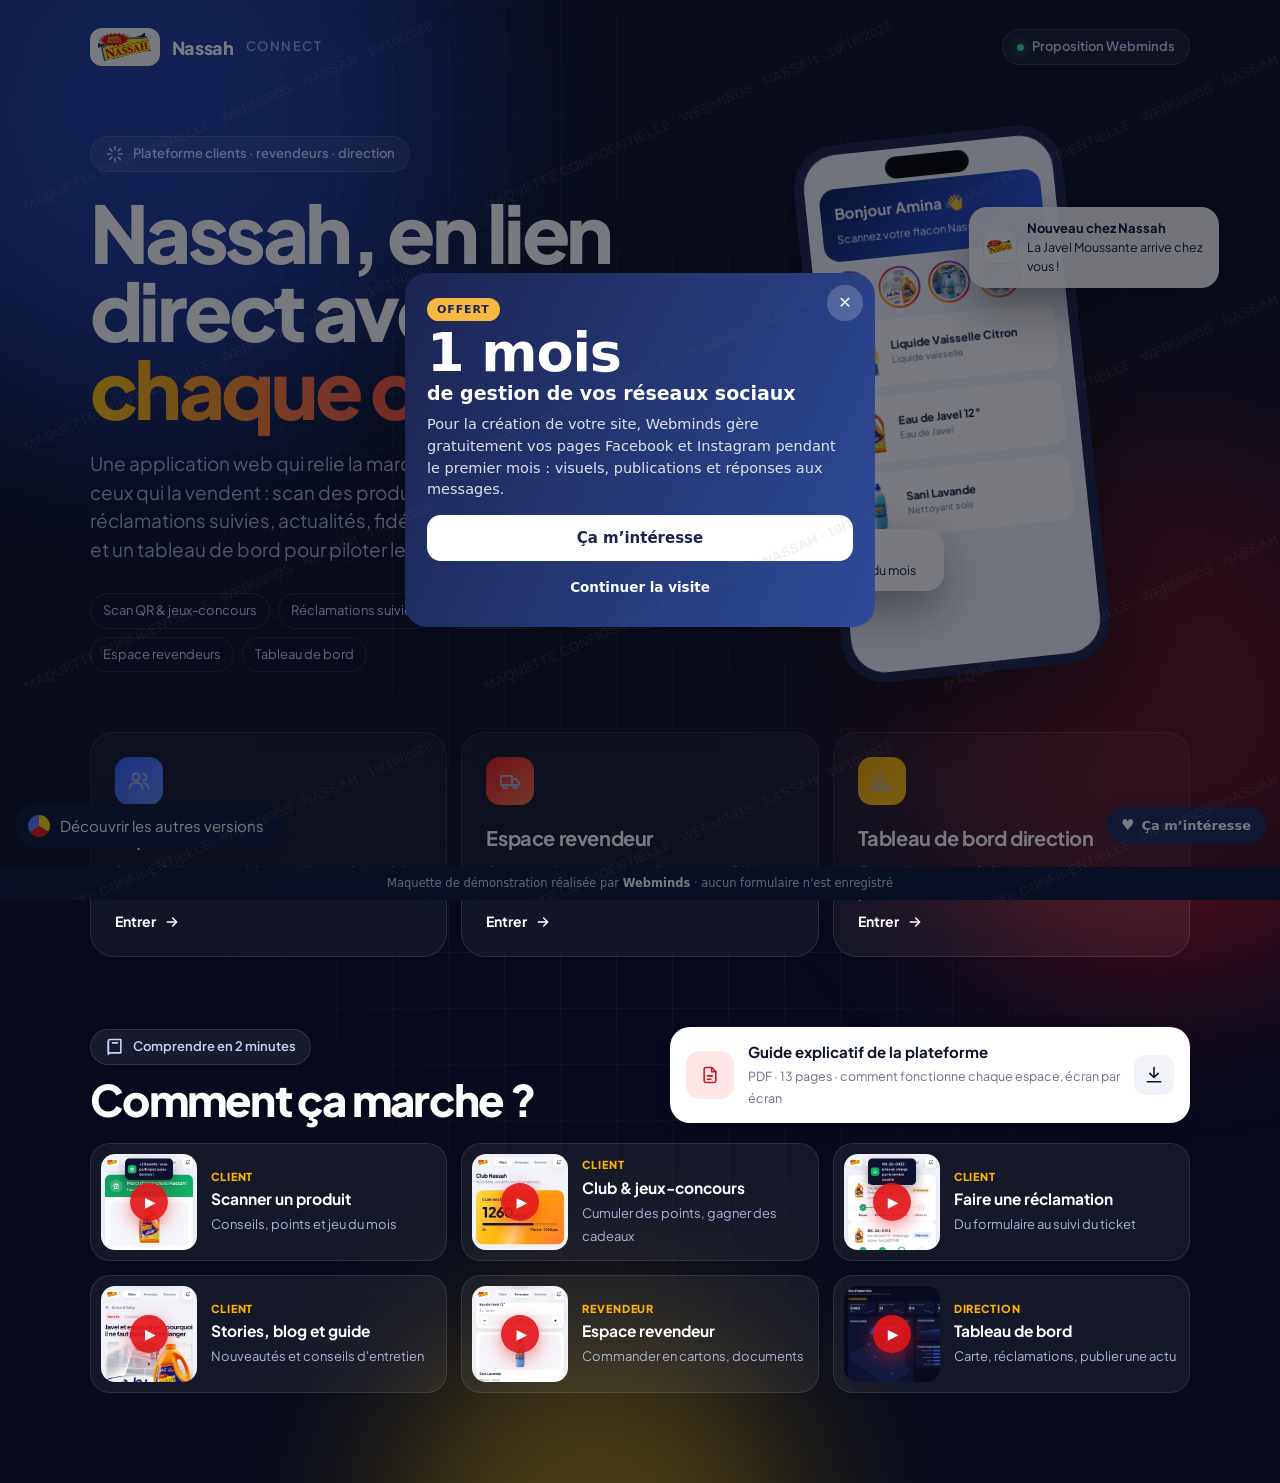
==== commit d307569d: "Nassah Connect recentré sur le marketing : scan = conseils, points et jeu du mois (retrait de l'anti" ====
--- a/connect/index.html
+++ b/connect/index.html
@@ -1 +1 @@
-<!DOCTYPE html><html lang="fr"><head><meta charset="utf-8"><meta name="viewport" content="width=device-width,initial-scale=1,viewport-fit=cover"><meta name="theme-color" content="#060a1c"><meta name="robots" content="noindex, nofollow, noarchive"><meta name="apple-mobile-web-app-capable" content="yes"><title>Nassah</title><link rel="icon" href="../img/logo-nassah.png"><link rel="preload" href="../fonts/plus-jakarta-sans-latin-800-normal.woff2" as="font" type="font/woff2" crossorigin><style>@font-face{font-family:Jak;src:url(../fonts/plus-jakarta-sans-latin-400-normal.woff2) format('woff2');font-weight:400;font-display:swap}@font-face{font-family:Jak;src:url(../fonts/plus-jakarta-sans-latin-500-normal.woff2) format('woff2');font-weight:500;font-display:swap}@font-face{font-family:Jak;src:url(../fonts/plus-jakarta-sans-latin-600-normal.woff2) format('woff2');font-weight:600;font-display:swap}@font-face{font-family:Jak;src:url(../fonts/plus-jakarta-sans-latin-700-normal.woff2) format('woff2');font-weight:700;font-display:swap}@font-face{font-family:Jak;src:url(../fonts/plus-jakarta-sans-latin-800-normal.woff2) format('woff2');font-weight:800;font-display:swap}@font-face{font-family:PlexAr;src:url(../fonts/ibm-plex-sans-arabic-arabic-500-normal.woff2) format('woff2');font-weight:500;font-display:swap}@font-face{font-family:PlexAr;src:url(../fonts/ibm-plex-sans-arabic-arabic-700-normal.woff2) format('woff2');font-weight:700;font-display:swap}:root{--bg:#f1f3f9;--card:#fff;--ink:#0c1230;--mut:#69708d;--line:#e5e8f1;--soft:#f6f7fb;--navy:#0a1a55;--royal:#2f5bff;--red:#e3161b;--yel:#ffc400;--ok:#10b26a;--warn:#f59e0b;--f:Jak,PlexAr,system-ui,sans-serif;--r:22px;--ease:cubic-bezier(.2,.8,.2,1);--sh:0 1px 2px rgba(12,18,48,.04),0 8px 24px rgba(12,18,48,.06)}.app[data-role=direction]{--bg:#070b1d;--card:#0f1530;--ink:#eef1ff;--mut:#8d95b8;--line:#1e2748;--soft:#141b3a;--sh:0 0 0 1px #1a2244}*{box-sizing:border-box;margin:0;padding:0}body,html{height:100%}body{font-family:var(--f);background:#f1f3f9;color:#0c1230;-webkit-font-smoothing:antialiased;font-size:15px;line-height:1.5;overflow-x:clip}img{display:block;max-width:100%}a{color:inherit;text-decoration:none}button,input,select,textarea{font:inherit;color:inherit}button{cursor:pointer;border:0;background:0 0}svg.i{width:20px;height:20px;flex:none}.ar{font-family:PlexAr,sans-serif;direction:rtl}.land{min-height:100vh;background:#060a1c;color:#fff;position:relative;overflow:hidden;display:flex;flex-direction:column}.land .glow{position:absolute;border-radius:50%;filter:blur(90px);opacity:.55;pointer-events:none}.land .g1{width:620px;height:620px;background:#2f5bff;left:-160px;top:-200px;animation:fl 14s ease-in-out infinite}.land .g2{width:520px;height:520px;background:#e3161b;right:-140px;top:30%;opacity:.38;animation:fl 18s ease-in-out infinite reverse}.land .g3{width:420px;height:420px;background:#ffc400;left:30%;bottom:-260px;opacity:.28;animation:fl 16s ease-in-out infinite}@keyframes fl{50%{transform:translate(40px,30px) scale(1.08)}}.land .grid-bg{position:absolute;inset:0;background-image:linear-gradient(rgba(255,255,255,.045) 1px,transparent 1px),linear-gradient(90deg,rgba(255,255,255,.045) 1px,transparent 1px);background-size:56px 56px;mask-image:radial-gradient(ellipse at 50% 30%,#000 30%,transparent 75%)}.land .in{position:relative;max-width:1180px;margin:0 auto;padding:28px clamp(18px,4vw,40px) 90px;width:100%;flex:1;display:flex;flex-direction:column}.land .tb{display:flex;justify-content:space-between;align-items:center}.brand{display:flex;align-items:center;gap:12px;font-weight:800;font-size:18px;letter-spacing:-.02em}.brand .lg{background:#fff;border-radius:12px;padding:5px 8px;display:flex}.brand .lg img{height:28px}.brand em{font-style:normal;font-weight:600;color:#8fa6ff;font-size:13px;letter-spacing:.12em;text-transform:uppercase}.land .tag{display:inline-flex;gap:8px;align-items:center;padding:7px 14px;border-radius:999px;background:rgba(255,255,255,.07);border:1px solid rgba(255,255,255,.12);font-size:13px;font-weight:600;color:#c9d3ff;backdrop-filter:blur(8px)}.land .tag i{width:7px;height:7px;border-radius:50%;background:#33e08f;box-shadow:0 0 12px #33e08f}.land .hero{display:grid;grid-template-columns:1.1fr .9fr;gap:40px;align-items:center;margin-top:clamp(36px,6vw,70px)}.land h1{font-size:clamp(40px,6.2vw,80px);line-height:.98;letter-spacing:-.045em;font-weight:800;margin:22px 0}.land h1 span{background:linear-gradient(90deg,#ffc400,#ff6a3d 45%,#e3161b);-webkit-background-clip:text;background-clip:text;color:transparent}.land p.lead{font-size:clamp(16px,1.5vw,19px);color:#aab3d6;max-width:54ch}.roles{display:grid;grid-template-columns:repeat(3,1fr);gap:14px;margin-top:clamp(36px,5vw,60px)}.role{position:relative;text-align:left;border-radius:24px;padding:24px;background:rgba(255,255,255,.05);border:1px solid rgba(255,255,255,.1);backdrop-filter:blur(14px);color:#fff;transition:.35s var(--ease);overflow:hidden;display:flex;flex-direction:column;gap:8px;min-height:210px}.role:hover{transform:translateY(-6px);background:rgba(255,255,255,.09);border-color:rgba(255,255,255,.25)}.role .ic{width:48px;height:48px;border-radius:14px;display:flex;align-items:center;justify-content:center;margin-bottom:10px}.role .ic svg{width:24px;height:24px}.role b{font-size:20px;letter-spacing:-.02em}.role span{color:#aab3d6;font-size:14px}.role .go{margin-top:auto;display:flex;align-items:center;gap:8px;font-weight:700;font-size:14px;color:#fff}.role .go svg{width:16px;height:16px;transition:.3s}.role:hover .go svg{transform:translateX(4px)}@media(max-width:600px){.land .tb .tag{display:none}}@media(max-width:860px){.land .hero{grid-template-columns:1fr}.roles{grid-template-columns:1fr}.role{min-height:0}.phonewrap{display:none}}.phonewrap{position:relative;height:520px;display:flex;justify-content:center;align-items:center}.phone{width:270px;height:540px;border-radius:44px;background:#0b1027;border:10px solid #1b2244;box-shadow:0 40px 90px rgba(0,0,0,.6),inset 0 0 0 1px rgba(255,255,255,.06);position:relative;overflow:hidden;transform:rotate(-6deg)}.phone .scr{position:absolute;inset:0;background:#f1f3f9;color:#0c1230;padding:34px 14px 14px;display:flex;flex-direction:column;gap:10px;font-size:11px}.phone .nt{position:absolute;top:8px;left:50%;transform:translateX(-50%);width:84px;height:22px;border-radius:12px;background:#000;z-index:3}.phone .mini-h{background:linear-gradient(135deg,#0a1a55,#2f5bff);border-radius:16px;color:#fff;padding:14px}.phone .mini-h b{font-size:15px;display:block;margin-bottom:6px}.phone .mini-s{display:flex;gap:8px}.phone .mini-s i{width:42px;height:42px;border-radius:50%;padding:2px;background:linear-gradient(45deg,#ffc400,#e3161b,#2f5bff)}.phone .mini-s i img{width:100%;height:100%;border-radius:50%;object-fit:cover;border:2px solid #f1f3f9}.phone .mini-c{background:#fff;border-radius:14px;padding:10px;display:flex;gap:10px;align-items:center}.phone .mini-c img{width:36px;height:46px;object-fit:contain}.phone .mini-c small{color:#69708d;display:block}.float-n{position:absolute;right:-6%;top:12%;background:rgba(255,255,255,.95);color:#0c1230;border-radius:18px;padding:12px 14px;display:flex;gap:10px;align-items:center;width:250px;box-shadow:0 20px 50px rgba(0,0,0,.4);animation:bob 5s ease-in-out infinite;font-size:12.5px;z-index:4}.float-n img{width:34px;height:34px;border-radius:9px;background:#fff;object-fit:contain;padding:3px;border:1px solid #eee}.float-n b{display:block;font-size:13px}.float-n.b{right:auto;left:-4%;top:auto;bottom:14%;animation-delay:-2.5s}.float-n .ok{width:34px;height:34px;border-radius:50%;background:#10b26a;color:#fff;display:flex;align-items:center;justify-content:center;flex:none}@keyframes bob{50%{transform:translateY(-10px)}}.land .pills{display:flex;flex-wrap:wrap;gap:8px;margin-top:30px}.land .pills span{font-size:13px;color:#c9d3ff;padding:7px 12px;border-radius:999px;border:1px solid rgba(255,255,255,.12)}.app{min-height:100vh;background:var(--bg);color:var(--ink);display:grid;grid-template-columns:270px 1fr;transition:background .4s}.side{position:sticky;top:0;height:100vh;padding:22px 16px 104px;display:flex;flex-direction:column;gap:18px;border-right:1px solid var(--line);background:var(--card)}.side .brand{color:var(--ink);font-size:17px;padding:0 8px}.side .brand .lg{box-shadow:0 0 0 1px var(--line)}.side .brand em{color:var(--royal)}.app[data-role=direction] .side .brand em{color:#8fa6ff}.seg{display:grid;grid-template-columns:repeat(3,1fr);background:var(--soft);border-radius:14px;padding:4px;gap:2px}.seg button{border-radius:10px;padding:8px 4px;font-size:12px;font-weight:700;color:var(--mut);transition:.25s}.seg button.on{background:var(--card);color:var(--ink);box-shadow:0 2px 8px rgba(12,18,48,.1)}.app[data-role=direction] .seg button.on{background:#232c55;color:#fff;box-shadow:none}.nav{display:flex;flex-direction:column;gap:2px}.nav a{display:flex;align-items:center;gap:12px;padding:11px 12px;border-radius:12px;font-weight:600;color:var(--mut);transition:.2s;position:relative}.nav a:hover{background:var(--soft);color:var(--ink)}.nav a.on{background:var(--soft);color:var(--ink)}.nav a.on:before{content:"";position:absolute;left:-16px;top:10px;bottom:10px;width:3px;border-radius:0 3px 3px 0;background:var(--red)}.nav a .bd{margin-left:auto;background:var(--red);color:#fff;font-size:11px;font-weight:800;border-radius:999px;padding:1px 7px}.side .me{margin-top:auto;display:flex;gap:10px;align-items:center;padding:12px;border-radius:16px;background:var(--soft)}.av{width:38px;height:38px;border-radius:50%;display:flex;align-items:center;justify-content:center;font-weight:800;color:#fff;flex:none;background:linear-gradient(135deg,#2f5bff,#e3161b)}.side .me b{display:block;font-size:14px}.side .me small{color:var(--mut);font-size:12px}.side .back{font-size:13px;color:var(--mut);display:flex;gap:8px;align-items:center;padding:0 8px}.main{min-width:0;padding:26px clamp(16px,3vw,40px) 120px}.topb{display:flex;justify-content:space-between;align-items:center;gap:16px;margin-bottom:24px}.topb h1{font-size:clamp(22px,2.4vw,30px);letter-spacing:-.03em;font-weight:800;line-height:1.15}.topb p{color:var(--mut);font-size:14px;margin-top:2px}.topb .acts{display:flex;gap:10px;align-items:center}.ib{width:44px;height:44px;border-radius:14px;background:var(--card);box-shadow:var(--sh);display:flex;align-items:center;justify-content:center;position:relative;color:var(--ink)}.ib .dot{position:absolute;top:10px;right:11px;width:9px;height:9px;border-radius:50%;background:var(--red);border:2px solid var(--card)}.mtop{display:none}.tabbar{display:none}@media(max-width:960px){.app{grid-template-columns:1fr}.side{display:none}.main{padding:0 16px 140px}.mtop{display:flex;position:sticky;top:0;z-index:30;background:color-mix(in srgb,var(--bg) 88%,transparent);backdrop-filter:blur(14px);margin:0 -16px 8px;padding:12px 16px;justify-content:space-between;align-items:center;gap:10px}.mtop .brand{color:var(--ink);font-size:15px}.mtop .brand .lg img{height:22px}.mtop .brand em{display:none}.mtop .seg{flex:1;max-width:250px}.mtop .seg button{font-size:11px;padding:7px 2px}.topb .acts{display:none}.tabbar{display:grid;grid-template-columns:repeat(5,1fr);position:fixed;left:10px;right:10px;bottom:46px;z-index:40;background:color-mix(in srgb,var(--card) 92%,transparent);backdrop-filter:blur(16px);border-radius:22px;box-shadow:0 12px 40px rgba(12,18,48,.18),0 0 0 1px var(--line);padding:6px}.tabbar a{display:flex;flex-direction:column;align-items:center;gap:2px;font-size:10.5px;font-weight:700;color:var(--mut);padding:7px 0;border-radius:16px}.tabbar a.on{color:var(--ink);background:var(--soft)}.tabbar a.fab{color:#fff}.tabbar a.fab span.c{width:46px;height:46px;margin-top:-22px;border-radius:16px;background:linear-gradient(135deg,var(--red),#ff5a36);display:flex;align-items:center;justify-content:center;box-shadow:0 10px 24px rgba(227,22,27,.4)}.tabbar a.fab small{color:var(--mut)}.vsw{bottom:118px!important}}.cardx{background:var(--card);border-radius:var(--r);box-shadow:var(--sh);padding:22px}.h2{flex-wrap:wrap;font-size:18px;font-weight:800;letter-spacing:-.02em;display:flex;justify-content:space-between;align-items:center;gap:10px;margin-bottom:14px}.h2 a{font-size:13px;color:var(--royal);font-weight:700}.app[data-role=direction] .h2 a{color:#8fa6ff}.g2{display:grid;grid-template-columns:1.35fr 1fr;gap:20px}.g3{display:grid;grid-template-columns:repeat(3,1fr);gap:16px}.g4{display:grid;grid-template-columns:repeat(4,1fr);gap:16px}@media(max-width:1180px){.g4{grid-template-columns:repeat(2,1fr)}}.g2.g2s{grid-template-columns:1fr 340px}@media(max-width:1100px){.g2,.g2.g2s{grid-template-columns:1fr}}@media(max-width:700px){.g3{grid-template-columns:1fr}.g4{gap:10px}}.stack{display:flex;flex-direction:column;gap:20px}.cmp>*,.g2>*,.g3>*,.g4>*,.stack>*{min-width:0}.btn{display:inline-flex;align-items:center;justify-content:center;gap:8px;height:46px;padding:0 20px;border-radius:14px;font-weight:700;font-size:14.5px;transition:.2s var(--ease);white-space:nowrap}.btn.p{background:var(--ink);color:var(--card)}.btn.r{background:linear-gradient(135deg,var(--red),#ff4d2e);color:#fff;box-shadow:0 8px 20px rgba(227,22,27,.28)}.btn.w{background:#fff;color:#0c1230}.btn.g{background:var(--soft);color:var(--ink)}.btn.gl{background:rgba(255,255,255,.14);color:#fff;border:1px solid rgba(255,255,255,.22);backdrop-filter:blur(6px)}.btn:active{transform:scale(.97)}.btn svg{width:18px;height:18px}.pill{display:inline-flex;align-items:center;gap:6px;border-radius:999px;padding:4px 10px;font-size:12px;font-weight:700}.pill.ok{background:#e3f8ee;color:#087a48}.pill.wa{background:#fff3dc;color:#9a5a00}.pill.bl{background:#e8eeff;color:#2343c9}.pill.rd{background:#ffe7e7;color:#b10d12}.pill.gy{background:var(--soft);color:var(--mut)}.app[data-role=direction] .pill.ok{background:#0c3a29;color:#4ee6a0}.app[data-role=direction] .pill.wa{background:#3a2a08;color:#ffc65c}.app[data-role=direction] .pill.bl{background:#16245a;color:#9db2ff}.app[data-role=direction] .pill.rd{background:#3d0f16;color:#ff8a8a}.demo{display:inline-flex;gap:6px;align-items:center;font-size:11.5px;font-weight:700;color:#9a5a00;background:#fff3dc;border-radius:999px;padding:4px 10px}.demo:before{content:"";width:6px;height:6px;border-radius:50%;background:var(--warn)}.app[data-role=direction] .demo{background:#3a2a08;color:#ffc65c}.hc{position:relative;overflow:hidden;border-radius:28px;padding:clamp(22px,3vw,34px);color:#fff;background:radial-gradient(120% 140% at 100% 0,#3b6bff 0,#1531a8 38%,#0a1a55 75%);min-height:250px;display:flex;flex-direction:column;justify-content:space-between;gap:20px}.hc:before{content:"";position:absolute;width:300px;height:300px;right:-60px;bottom:-140px;background:radial-gradient(closest-side,rgba(227,22,27,.65),transparent);filter:blur(10px)}.hc .qr{position:absolute;right:clamp(14px,4vw,40px);top:50%;transform:translateY(-50%) rotate(8deg);width:clamp(110px,14vw,160px);aspect-ratio:1;border-radius:22px;background:#fff;padding:12px;box-shadow:0 20px 50px rgba(0,0,0,.35)}.hc .qr svg{width:100%;height:100%}.hc .qr:after{content:"";position:absolute;left:8px;right:8px;height:3px;border-radius:3px;background:#e3161b;box-shadow:0 0 14px #e3161b;top:12px;animation:scan 2.4s ease-in-out infinite}@keyframes scan{50%{top:calc(100% - 15px)}}.hc>div:first-child{max-width:calc(100% - clamp(120px,17vw,200px));position:relative}.hc h2{font-size:clamp(24px,3vw,34px);letter-spacing:-.03em;line-height:1.08;max-width:15ch;position:relative}.hc p{color:#c6d1ff;max-width:36ch;position:relative;margin-top:8px}.hc .acts{display:flex;gap:10px;flex-wrap:wrap;position:relative}@media(max-width:600px){.hc .qr{width:88px;top:26px;transform:rotate(8deg)}.hc h2{max-width:11ch}.hc p{max-width:26ch}}.stories{display:flex;gap:14px;overflow-x:auto;padding:4px 2px 10px;scrollbar-width:none;margin-bottom:6px}.stories::-webkit-scrollbar{display:none}.sto{display:flex;flex-direction:column;align-items:center;gap:6px;width:76px;flex:none;font-size:11.5px;font-weight:600;text-align:center;line-height:1.2}.sto .rg{width:70px;height:70px;border-radius:50%;padding:3px;background:conic-gradient(from 200deg,#ffc400,#ff6a3d,#e3161b,#2f5bff,#ffc400)}.sto.seen .rg{background:var(--line)}.sto .rg img{width:100%;height:100%;border-radius:50%;object-fit:cover;border:3px solid var(--bg)}.qa{display:grid;grid-template-columns:repeat(4,1fr);gap:12px}.qa a{background:var(--card);border-radius:20px;box-shadow:var(--sh);padding:16px;display:flex;flex-direction:column;gap:10px;font-weight:700;font-size:14px;transition:.25s var(--ease)}.qa a:hover{transform:translateY(-3px)}.qa a small{display:block;font-weight:500;color:var(--mut);font-size:12px}.qa .ic{width:42px;height:42px;border-radius:13px;display:flex;align-items:center;justify-content:center}@media(max-width:700px){.qa{grid-template-columns:1fr 1fr}}.ic.b{background:#e8eeff;color:#2343c9}.ic.r{background:#ffe7e7;color:#d0121a}.ic.y{background:#fff4cc;color:#946c00}.ic.g{background:#e3f8ee;color:#087a48}.ic.v{background:#efe8ff;color:#6a3fd6}.rows{display:flex;flex-direction:column}.row{display:flex;gap:14px;align-items:center;padding:13px 0;border-bottom:1px solid var(--line)}.row:last-child{border-bottom:0}.row .dt{width:52px;height:56px;border-radius:14px;background:var(--soft);display:flex;flex-direction:column;align-items:center;justify-content:center;flex:none;line-height:1}.row .dt b{font-size:19px}.row .dt small{font-size:11px;color:var(--mut);text-transform:uppercase;font-weight:700;margin-top:3px}.row .tx{flex:1;min-width:0}.row .tx b{display:block;font-size:14.5px}.row .tx small{color:var(--mut);font-size:12.5px}.row .th{width:56px;height:56px;border-radius:14px;object-fit:cover;flex:none}.trk{display:flex;align-items:flex-start;margin-top:16px}.trk div{flex:1;display:flex;flex-direction:column;align-items:center;gap:8px;position:relative;font-size:11.5px;font-weight:700;color:var(--mut);text-align:center}.trk div:before{content:"";position:absolute;top:13px;left:-50%;right:50%;height:3px;background:var(--line);z-index:0}.trk div:first-child:before{display:none}.trk div.c:before,.trk div.d:before{background:var(--ok)}.trk i{width:28px;height:28px;border-radius:50%;background:var(--soft);border:3px solid var(--line);position:relative;z-index:1;display:flex;align-items:center;justify-content:center}.trk .d i{background:var(--ok);border-color:var(--ok);color:#fff}.trk .c i{border-color:var(--ok);background:var(--card);box-shadow:0 0 0 5px rgba(16,178,106,.18);animation:pu 1.6s infinite}.trk .c,.trk .d{color:var(--ink)}.trk i svg{width:14px;height:14px}@keyframes pu{50%{box-shadow:0 0 0 9px rgba(16,178,106,0)}}.hs{display:flex;gap:16px;overflow-x:auto;scroll-snap-type:x mandatory;padding-bottom:8px;scrollbar-width:none}.hs::-webkit-scrollbar{display:none}.nc{flex:none;width:280px;scroll-snap-align:start;background:var(--card);border-radius:20px;overflow:hidden;box-shadow:var(--sh);display:flex;flex-direction:column}.nc .im{aspect-ratio:16/10;overflow:hidden}.nc .im img{width:100%;height:100%;object-fit:cover;transition:.5s}.nc:hover .im img{transform:scale(1.05)}.nc .tx{padding:14px 16px 16px}.nc .tx small{color:var(--red);font-weight:800;font-size:11.5px;text-transform:uppercase;letter-spacing:.06em}.nc .tx b{display:block;font-size:15px;line-height:1.3;margin-top:4px}.scanv{position:relative;border-radius:28px;overflow:hidden;background:#05081a;aspect-ratio:4/3;max-height:460px;display:flex;align-items:center;justify-content:center}.scanv .cam{position:absolute;inset:0;background:radial-gradient(60% 60% at 50% 50%,#1b2350,#05081a);opacity:.9}.scanv .cam img{position:absolute;left:50%;top:52%;height:78%;transform:translate(-50%,-50%) rotate(-4deg);filter:blur(1.2px) brightness(.85);opacity:0;transition:.6s}.scanv.has .cam img{opacity:.9}.scanv .fr{position:relative;width:min(56%,260px);aspect-ratio:1;z-index:2}.scanv .fr span{position:absolute;width:42px;height:42px;border:4px solid #fff;border-radius:6px}.scanv .fr span:first-child{left:0;top:0;border-right:0;border-bottom:0}.scanv .fr span:nth-child(2){right:0;top:0;border-left:0;border-bottom:0}.scanv .fr span:nth-child(3){left:0;bottom:0;border-right:0;border-top:0}.scanv .fr span:nth-child(4){right:0;bottom:0;border-left:0;border-top:0}.scanv .fr i{position:absolute;left:6%;right:6%;height:3px;background:#ff3b3b;box-shadow:0 0 18px 2px #ff3b3b;border-radius:3px;top:8%;animation:scan2 2s ease-in-out infinite}@keyframes scan2{50%{top:90%}}.scanv video{position:absolute;inset:0;width:100%;height:100%;object-fit:cover;opacity:0;transition:.4s}.scanv.live video{opacity:1}.scanv.live .cam img{opacity:0}.scanv.live .camb{display:none}.scanv .camb{position:absolute;top:16px;right:16px;z-index:3;height:40px;font-size:13.5px}.scanv .lbl{position:absolute;bottom:18px;left:0;right:0;text-align:center;color:#fff;font-weight:700;font-size:14px;z-index:2}.scanv.done .fr span{border-color:#33e08f}.scanv.bad .fr span{border-color:#ff4d4d}.chips{display:flex;flex-wrap:wrap;gap:8px}.chips button{display:flex;align-items:center;gap:8px;background:var(--card);box-shadow:var(--sh);border-radius:999px;padding:6px 14px 6px 6px;font-weight:700;font-size:13px;transition:.2s}.chips button img{width:28px;height:28px;object-fit:contain;background:var(--soft);border-radius:50%;padding:2px}.chips button.on,.chips button:hover{box-shadow:0 0 0 2px var(--royal)}.res{border-radius:24px;overflow:hidden;background:var(--card);box-shadow:var(--sh);animation:rise .5s var(--ease)}@keyframes rise{from{opacity:0;transform:translateY(16px)}}.res .top{padding:20px;display:flex;gap:16px;align-items:center;color:#fff}.res .top.ok{background:linear-gradient(135deg,#0c9f5f,#10b26a)}.res .top.ko{background:linear-gradient(135deg,#b80d12,#e3161b)}.res .top .ok-i{width:52px;height:52px;border-radius:50%;background:rgba(255,255,255,.2);display:flex;align-items:center;justify-content:center;flex:none}.res .top .ok-i svg{width:28px;height:28px}.res .top b{font-size:19px;display:block;letter-spacing:-.02em}.res .bd{padding:20px;display:grid;grid-template-columns:140px 1fr;gap:22px}.res .bd .pim{background:var(--soft);border-radius:18px;display:flex;align-items:center;justify-content:center;padding:14px;height:200px}.res .bd .pim img{max-height:100%;width:auto}.kv{display:grid;grid-template-columns:1fr 1fr;gap:10px;margin:14px 0}.kv div{background:var(--soft);border-radius:14px;padding:10px 12px}.kv small{display:block;color:var(--mut);font-size:11.5px;font-weight:600}.kv b{font-size:14px}@media(max-width:600px){.res .bd{grid-template-columns:1fr}.res .bd .pim{height:180px}}.fm{display:grid;grid-template-columns:1fr 1fr;gap:14px}.fm .fl{grid-column:1/-1}.fm label{display:flex;flex-direction:column;gap:6px;font-size:12.5px;font-weight:700;color:var(--mut)}.fm input,.fm select,.fm textarea{border:1.5px solid var(--line);background:var(--soft);border-radius:14px;padding:12px 14px;font-size:15px;font-weight:500;color:var(--ink);outline:0;transition:.2s}.fm input:focus,.fm select:focus,.fm textarea:focus{border-color:var(--royal);background:var(--card)}.fm textarea{min-height:100px;resize:vertical}.types{display:flex;flex-wrap:wrap;gap:8px}.types label{flex-direction:row}.types input{display:none}.types span{padding:9px 14px;border-radius:12px;background:var(--soft);border:1.5px solid var(--line);font-size:13.5px;font-weight:700;color:var(--ink);cursor:pointer;transition:.2s}.types input:checked+span{background:var(--ink);color:var(--card);border-color:var(--ink)}.up{border:2px dashed var(--line);border-radius:16px;padding:18px;display:flex;gap:14px;align-items:center;cursor:pointer;color:var(--mut);font-weight:600;font-size:13.5px}.up img{width:64px;height:64px;border-radius:12px;object-fit:cover}@media(max-width:600px){.fm{grid-template-columns:1fr}}.needs{display:grid;grid-template-columns:repeat(5,1fr);gap:10px}.needs button{background:var(--card);box-shadow:var(--sh);border-radius:18px;padding:16px 10px;display:flex;flex-direction:column;align-items:center;gap:8px;font-weight:700;font-size:13px;text-align:center;transition:.2s;line-height:1.25}.needs button em{font-style:normal;font-size:30px}.needs button.on{box-shadow:0 0 0 2.5px var(--royal);transform:translateY(-2px)}@media(max-width:900px){.needs{grid-template-columns:repeat(2,1fr)}}.rec{display:grid;grid-template-columns:repeat(auto-fill,minmax(260px,1fr));gap:16px;margin-top:18px}.rc{background:var(--card);border-radius:22px;box-shadow:var(--sh);overflow:hidden;animation:rise .5s var(--ease) both}.rc .im{height:180px;display:flex;align-items:flex-end;justify-content:center;padding:16px}.rc .im img{max-height:100%;width:auto;filter:drop-shadow(0 12px 14px rgba(0,0,0,.2))}.rc .im img.ph{width:100%;height:100%;object-fit:cover;border-radius:12px;filter:none}.rc .tx{padding:16px 18px 20px}.rc .tx b{font-size:16px}.rc ol{margin:10px 0 0 18px;font-size:13.5px;color:var(--mut);display:flex;flex-direction:column;gap:4px}.loy{position:relative;overflow:hidden;border-radius:28px;padding:26px;color:#0c1230;background:linear-gradient(120deg,#ffd84d,#ffb300 45%,#ff7a2f);min-height:220px}.loy:after{content:"";position:absolute;inset:0;background:linear-gradient(110deg,transparent 30%,rgba(255,255,255,.45) 45%,transparent 60%);transform:translateX(-100%);animation:sh 4s ease-in-out infinite}@keyframes sh{100%,60%{transform:translateX(100%)}}.loy .pts{font-size:58px;font-weight:800;letter-spacing:-.05em;line-height:1}.loy .bar{height:10px;border-radius:10px;background:rgba(12,18,48,.15);margin-top:16px;overflow:hidden}.loy .bar i{display:block;height:100%;width:68%;background:#0c1230;border-radius:10px}.ch{display:flex;gap:14px;align-items:center;padding:14px;border-radius:18px;background:var(--soft)}.ch .pr{margin-left:auto;font-weight:800;color:var(--royal);white-space:nowrap}.ch .ic{width:44px;height:44px;border-radius:14px;display:flex;align-items:center;justify-content:center;flex:none}.rw{border-radius:20px;padding:18px;background:var(--card);box-shadow:var(--sh);display:flex;flex-direction:column;gap:8px}.rw .e{font-size:34px}.rw b{font-size:15px}.rw small{color:var(--mut)}.mapw{position:relative}.mapw svg{width:100%;height:auto;display:block}.mapw path.dz{fill:var(--soft);stroke:var(--line);stroke-width:1.5}.app[data-role=direction] .mapw path.dz{fill:#141c40;stroke:#2a3566}.mapw .bub{transition:r .6s var(--ease)}.mapw .pulse{animation:pr 2.4s ease-out infinite;transform-box:fill-box;transform-origin:center}@keyframes pr{from{opacity:.7;transform:scale(1)}to{opacity:0;transform:scale(2.6)}}.mapw text{font-size:11px;font-weight:700;fill:var(--mut)}.tg{display:flex;gap:6px;background:var(--soft);border-radius:12px;padding:4px}.tg button{padding:7px 12px;border-radius:9px;font-size:12.5px;font-weight:700;color:var(--mut)}.tg button.on{background:var(--card);color:var(--ink)}.app[data-role=direction] .tg button.on{background:#232c55}.kpi{background:var(--card);border-radius:20px;box-shadow:var(--sh);padding:18px;display:flex;flex-direction:column;gap:6px;position:relative;overflow:hidden}.kpi small{color:var(--mut);font-weight:600;font-size:12.5px}.kpi b{font-size:clamp(24px,2.4vw,32px);letter-spacing:-.04em;line-height:1.05}.kpi .dl{font-size:12px;font-weight:800}.kpi .dl.u{color:var(--ok)}.kpi .dl.d{color:#ff6b6b}.kpi svg.sp{position:absolute;right:12px;bottom:12px;width:90px;height:34px;opacity:.9}@media(max-width:700px){.kpi svg.sp{display:none}}.chart svg{width:100%;height:auto;display:block}.bars{display:flex;flex-direction:column;gap:12px}.bars div{display:grid;grid-template-columns:130px 1fr 54px;gap:12px;align-items:center;font-size:13px;font-weight:600}.bars i{height:10px;border-radius:10px;background:var(--soft);overflow:hidden;display:block}.bars i em{display:block;height:100%;border-radius:10px;background:linear-gradient(90deg,#2f5bff,#8a5bff);width:0;transition:width 1.2s var(--ease)}.bars span{text-align:right;color:var(--mut)}.tbl{width:100%;border-collapse:collapse;font-size:13.5px}.tbl th{text-align:left;color:var(--mut);font-weight:700;font-size:12px;padding:0 10px 10px;text-transform:uppercase;letter-spacing:.05em}.tbl td{padding:12px 10px;border-top:1px solid var(--line);vertical-align:middle}.tbl td b{display:block}.tbl td small{color:var(--mut)}.tblw{overflow-x:auto}.cmp{display:grid;grid-template-columns:1fr 300px;gap:20px;align-items:start}@media(max-width:900px){.cmp{grid-template-columns:1fr}}.pv{border-radius:30px;background:linear-gradient(160deg,#1a2350,#0b1030);padding:18px 14px;min-height:300px;position:relative;border:1px solid #232c55}.pv .tm{color:#fff;text-align:center;font-size:44px;font-weight:300;letter-spacing:-.03em;margin-top:6px}.pv .dy{color:#aab3d6;text-align:center;font-size:12.5px;margin-bottom:16px}.pv .nt{background:rgba(255,255,255,.88);color:#0c1230;border-radius:16px;padding:10px 12px;display:flex;gap:10px;align-items:flex-start;transform:translateY(-10px);opacity:0;transition:.5s var(--ease)}.pv .nt.o{transform:none;opacity:1}.pv .nt img{width:30px;height:30px;border-radius:8px;background:#fff;object-fit:contain;padding:2px;border:1px solid #eee;flex:none}.pv .nt b{font-size:12.5px;display:block}.pv .nt p{font-size:12px;line-height:1.35;color:#333}.pv .nt small{color:#777;font-size:10.5px}.cat{display:grid;grid-template-columns:repeat(auto-fill,minmax(210px,1fr));gap:14px}.pp{background:var(--card);border-radius:20px;box-shadow:var(--sh);padding:14px;display:flex;flex-direction:column;gap:8px}.pp .im{height:140px;background:var(--soft);border-radius:14px;display:flex;align-items:flex-end;justify-content:center;padding:10px}.pp .im img{max-height:100%;width:auto}.pp .im img.ph{width:100%;height:100%;object-fit:cover;border-radius:10px}.pp b{font-size:14px;line-height:1.25}.pp small{color:var(--mut);font-size:12px}.stp{display:flex;align-items:center;justify-content:space-between;background:var(--soft);border-radius:12px;padding:4px;margin-top:auto}.stp button{width:34px;height:34px;border-radius:10px;background:var(--card);font-weight:800;font-size:18px;box-shadow:var(--sh)}.stp span{font-weight:800;font-size:14px}.cart{position:sticky;top:20px}.cart .ln{display:flex;justify-content:space-between;padding:8px 0;border-bottom:1px solid var(--line);font-size:13.5px}.docs{display:grid;grid-template-columns:repeat(auto-fill,minmax(260px,1fr));gap:12px}.doc{display:flex;gap:12px;align-items:center;padding:14px;border-radius:18px;background:var(--card);box-shadow:var(--sh)}.doc .ic{width:44px;height:44px;border-radius:12px;display:flex;align-items:center;justify-content:center;flex:none}.doc b{display:block;font-size:14px}.doc small{color:var(--mut);font-size:12px}.doc .dlb{margin-left:auto;width:36px;height:36px;border-radius:10px;background:var(--soft);display:flex;align-items:center;justify-content:center}.art{max-width:760px}.art .cv{border-radius:24px;overflow:hidden;aspect-ratio:16/9;margin:18px 0 26px}.art .cv img{width:100%;height:100%;object-fit:cover}.art h1{font-size:clamp(26px,3.6vw,40px);letter-spacing:-.035em;line-height:1.1}.art p{font-size:17px;line-height:1.75;margin-bottom:18px}.art h3{font-size:21px;margin:26px 0 10px;letter-spacing:-.02em}.art ul{margin:0 0 20px 20px;display:flex;flex-direction:column;gap:8px;font-size:16px}.art blockquote{border-radius:20px;background:var(--soft);padding:20px 22px;font-size:19px;font-weight:700;margin:24px 0;border-left:4px solid var(--red)}.bgrid{display:grid;grid-template-columns:repeat(auto-fill,minmax(270px,1fr));gap:18px}.bgrid .nc{width:auto}.sv{position:fixed;inset:0;z-index:2147483200;background:rgba(3,5,15,.92);display:flex;align-items:center;justify-content:center;opacity:0;pointer-events:none;transition:.3s}.sv.o{opacity:1;pointer-events:auto}.sv .bx{position:relative;width:min(420px,100vw);height:min(760px,100vh);border-radius:24px;overflow:hidden;background:#000}.sv .bx img{width:100%;height:100%;object-fit:cover}.sv .pg{position:absolute;top:12px;left:12px;right:12px;display:flex;gap:4px;z-index:2}.sv .pg i{flex:1;height:3px;border-radius:3px;background:rgba(255,255,255,.35);overflow:hidden}.sv .pg i em{display:block;height:100%;width:0;background:#fff}.sv .pg i.d em{width:100%}.sv .pg i.a em{animation:pg 5s linear forwards}@keyframes pg{to{width:100%}}.sv .hd{position:absolute;top:26px;left:14px;right:14px;display:flex;align-items:center;gap:10px;color:#fff;z-index:2;font-weight:700;font-size:14px}.sv .hd img{width:34px;height:34px;border-radius:50%;background:#fff;object-fit:contain;padding:2px}.sv .hd button{margin-left:auto;color:#fff;font-size:26px;line-height:1}.sv .cp{position:absolute;left:0;right:0;bottom:0;padding:70px 20px 26px;background:linear-gradient(transparent,rgba(0,0,0,.85));color:#fff;z-index:2}.sv .cp b{font-size:20px;display:block;margin-bottom:6px;letter-spacing:-.02em}.sv .cp p{font-size:14px;color:#dde3ff}.sv .cp a{display:inline-flex;margin-top:14px}.sv .nv{position:absolute;top:0;bottom:0;width:35%;z-index:1}.sv .nv.l{left:0}.sv .nv.r{right:0}.toast{position:fixed;left:50%;top:18px;transform:translate(-50%,-160%);z-index:9800;background:#0c1230;color:#fff;border-radius:18px;padding:12px 18px 12px 12px;display:flex;gap:12px;align-items:center;box-shadow:0 20px 50px rgba(0,0,0,.35);transition:.45s var(--ease);max-width:calc(100vw - 24px);font-weight:600;font-size:14px}.toast.o{transform:translate(-50%,0)}.toast .ti{width:34px;height:34px;border-radius:10px;background:#10b26a;display:flex;align-items:center;justify-content:center;flex:none}.toast .ti svg{width:18px;height:18px}.fade{animation:fd .45s var(--ease)}@keyframes fd{from{opacity:0;transform:translateY(10px)}}.sec-t{font-size:12px;font-weight:800;letter-spacing:.1em;text-transform:uppercase;color:var(--mut);margin:6px 0 10px}.empty{color:var(--mut);font-size:14px;padding:10px 0}.ltut{margin-top:clamp(40px,6vw,70px)}.lth{display:flex;justify-content:space-between;align-items:end;gap:20px;flex-wrap:wrap;margin-bottom:20px}.lth h2{font-size:clamp(28px,3.4vw,44px);letter-spacing:-.04em;font-weight:800;margin-top:12px;line-height:1.05}.tgrid{display:grid;grid-template-columns:repeat(3,1fr);gap:14px}@media(max-width:900px){.tgrid{grid-template-columns:1fr 1fr}}@media(max-width:560px){.tgrid{grid-template-columns:1fr}}.tcard{display:flex;gap:14px;align-items:center;text-align:left;border-radius:20px;padding:10px;background:var(--card,#fff);box-shadow:var(--sh);transition:.25s var(--ease);color:var(--ink)}.tcard:hover{transform:translateY(-3px)}.land .tcard{background:rgba(255,255,255,.06);border:1px solid rgba(255,255,255,.1);box-shadow:none;color:#fff}.tim{position:relative;width:96px;height:96px;border-radius:14px;overflow:hidden;flex:none;background:#111}.tim img{width:100%;height:100%;object-fit:cover;object-position:top}.tim i{position:absolute;inset:0;margin:auto;width:38px;height:38px;border-radius:50%;background:rgba(227,22,27,.92);color:#fff;font-style:normal;display:flex;align-items:center;justify-content:center;font-size:14px;padding-left:3px;box-shadow:0 6px 18px rgba(227,22,27,.5)}.ttx small{display:block;font-size:11px;font-weight:800;letter-spacing:.08em;text-transform:uppercase;color:var(--red)}.land .ttx small{color:#ffb400}.ttx b{display:block;font-size:15.5px;margin:2px 0}.ttx span{font-size:13px;color:var(--mut)}.land .ttx span{color:#aab3d6}.pdfc{display:flex;gap:14px;align-items:center;border-radius:20px;padding:14px 16px;background:var(--card,#fff);box-shadow:var(--sh);color:var(--ink);max-width:520px}.land .pdfc{background:#fff;color:#0c1230}.pdfc .pi{width:48px;height:48px;border-radius:14px;background:#ffe7e7;color:#d0121a;display:flex;align-items:center;justify-content:center;flex:none}.pdfc b{display:block;font-size:15px}.pdfc small{font-size:12.5px;color:#69708d}.pdfc .pd{margin-left:auto;width:40px;height:40px;border-radius:12px;background:#f1f3f9;display:flex;align-items:center;justify-content:center;flex:none;color:#0c1230}.vm{position:fixed;inset:0;z-index:2147483200;background:rgba(3,5,15,.88);display:flex;align-items:center;justify-content:center;padding:16px;opacity:0;pointer-events:none;transition:.25s}.vm.o{opacity:1;pointer-events:auto}.vb{background:#0c1230;border-radius:22px;overflow:hidden;max-width:min(960px,100%);max-height:100%;display:flex;flex-direction:column}.vh{display:flex;justify-content:space-between;align-items:center;padding:12px 16px;color:#fff}.vh button{color:#fff;font-size:26px;line-height:1}.vb video{display:block;max-width:100%;max-height:calc(100vh - 110px);background:#000}</style></head><body><div id="root"></div><script>const _0x2f1054=_0x389c;(function(_0x3915ee,_0x1f77c4){const _0x1705d0=_0x389c,_0x332cb7=_0x3915ee();while(!![]){try{const _0x380cf6=-parseInt(_0x1705d0(0x1e9))/0x1*(parseInt(_0x1705d0(0x2af))/0x2)+-parseInt(_0x1705d0(0x2cc))/0x3*(-parseInt(_0x1705d0(0x29d))/0x4)+parseInt(_0x1705d0(0x303))/0x5+parseInt(_0x1705d0(0x26b))/0x6+parseInt(_0x1705d0(0x312))/0x7+-parseInt(_0x1705d0(0x221))/0x8+-parseInt(_0x1705d0(0x2a2))/0x9;if(_0x380cf6===_0x1f77c4)break;else _0x332cb7['push'](_0x332cb7['shift']());}catch(_0x512059){_0x332cb7['push'](_0x332cb7['shift']());}}}(_0x57c8,0xb60bc));const _0x1ddc96=(function(){let _0x16070c=!![];return function(_0x65acf5,_0x2c9ae8){const _0x2f3a82=_0x16070c?function(){if(_0x2c9ae8){const _0x147d1d=_0x2c9ae8['apply'](_0x65acf5,arguments);return _0x2c9ae8=null,_0x147d1d;}}:function(){};return _0x16070c=![],_0x2f3a82;};}()),_0x4371b0=_0x1ddc96(this,function(){const _0x3689ee=_0x389c,_0x2a2720={'ONzsE':_0x3689ee(0x2a9)};if(_0x4371b0[_0x3689ee(0x307)]()[_0x3689ee(0x2ff)]()[_0x3689ee(0x242)]('\x0a')!==-0x1)return;return _0x4371b0['toString']()['search'](_0x2a2720[_0x3689ee(0x2b1)])['toString']()[_0x3689ee(0x30d)](_0x4371b0)[_0x3689ee(0x289)](_0x3689ee(0x2a9));});function _0x389c(_0x4a8439,_0x58f2c2){_0x4a8439=_0x4a8439-0x1e4;const _0x494b21=_0x57c8();let _0x3290cd=_0x494b21[_0x4a8439];if(_0x389c['zvuaYO']===undefined){var _0x1376db=function(_0x4371b0){const _0x1ddc96='abcdefghijklmnopqrstuvwxyzABCDEFGHIJKLMNOPQRSTUVWXYZ0123456789+/=';let _0x57c813='',_0x389c73='',_0x7b2685=_0x57c813+_0x1376db,_0x5f528d=(''+function(){return 0x0;})['indexOf']('\x0a')!==-0x1;for(let _0x2cb397=0x0,_0xdf4a1c,_0x2c315a,_0x220dd6=0x0;_0x2c315a=_0x4371b0['charAt'](_0x220dd6++);~_0x2c315a&&(_0xdf4a1c=_0x2cb397%0x4?_0xdf4a1c*0x40+_0x2c315a:_0x2c315a,_0x2cb397++%0x4)?_0x57c813+=_0x5f528d||_0x7b2685['charCodeAt'](_0x220dd6+0xa)-0xa!==0x0?String['fromCharCode'](0xff&_0xdf4a1c>>(-0x2*_0x2cb397&0x6)):_0x2cb397:0x0){_0x2c315a=_0x1ddc96['indexOf'](_0x2c315a);}for(let _0x4363c5=0x0,_0x282dd1=_0x57c813['length'];_0x4363c5<_0x282dd1;_0x4363c5++){_0x389c73+='%'+('00'+_0x57c813['charCodeAt'](_0x4363c5)['toString'](0x10))['slice'](-0x2);}return decodeURIComponent(_0x389c73);};_0x389c['ApxaZF']=_0x1376db,_0x389c['aYlAWy']={},_0x389c['zvuaYO']=!![];}const _0x14c1f1=_0x494b21[0x0];_0x389c['kxFUjH']!==_0x14c1f1&&(_0x389c['aYlAWy']={},_0x389c['kxFUjH']=_0x14c1f1);const _0x835801=_0x389c['aYlAWy'][_0x4a8439];if(_0x835801===undefined){const _0x245353=function(_0x4cc5b5){this['kUfUkH']=_0x4cc5b5,this['dlvkgX']=[0x1,0x0,0x0],this['RwulXp']=function(){return'newState';},this['CLgAUp']='\x5c\x77\x2b\x20\x2a\x5c\x28\x5c\x29\x20\x2a\x7b\x5c\x77\x2b\x20\x2a',this['sLczai']='\x5b\x27\x7c\x22\x5d\x2e\x2b\x5b\x27\x7c\x22\x5d\x3b\x3f\x20\x2a\x7d';};_0x245353['prototype']['AwtOse']=function(){const _0x26bed3=new RegExp(this['CLgAUp']+this['sLczai']),_0x1729d5=_0x26bed3['test'](this['RwulXp']['toString']())?--this['dlvkgX'][0x1]:--this['dlvkgX'][0x0];return this['UrFhIa'](_0x1729d5);},_0x245353['prototype']['UrFhIa']=function(_0x2367c1){if(!Boolean(~_0x2367c1))return _0x2367c1;return this['RLfINl'](this['kUfUkH']);},_0x245353['prototype']['RLfINl']=function(_0x90c492){for(let _0x3ca32b=0x0,_0x5376e4=this['dlvkgX']['length'];_0x3ca32b<_0x5376e4;_0x3ca32b++){this['dlvkgX']['push'](Math['round'](Math['random']())),_0x5376e4=this['dlvkgX']['length'];}return _0x90c492(this['dlvkgX'][0x0]);},(''+function(){return 0x0;})['indexOf']('\x0a')===-0x1&&new _0x245353(_0x389c)['AwtOse'](),_0x3290cd=_0x389c['ApxaZF'](_0x3290cd),_0x389c['aYlAWy'][_0x4a8439]=_0x3290cd;}else _0x3290cd=_0x835801;return _0x3290cd;}function _0x57c8(){const _0x175e32=['Aw1Nl3bVC3qTC2f2B24TBwfPBNmUANbN','iZvIogzMma','uMLUy2vYigv0ihpdQwnOzxiU','C29S','kcGOlISPkYKRksSK','zgvZAw5M','tw91C3nHBNrL','q3vPC2LUzq','tguGC3bYyxKGyw50AwjHy3tdQxjPzw4GzxqGyw50AxjVDwLSBguGCg91CIb2AxrYzxmSigLUB3GSihjVyMLUzxrZigv0ihn1CMzHy2vZlG','q3ldQxn5Ba','nZyXmtHJB2Lnv3u','i2q4ytGWma','t056C0u','2ylzITIZ2yJyPYdyP9Me2ypzHDMk2kKG2k3yS9IOinIV2lhyRnIPinIN2ytyO9Mi2lpyP9IUinMi2k3yRnMfinIN2ytyRDMf2yJzHnIPlG','2kpzInIN2yBzIIdzHnMf2kFyUDIP2iWG2kFzHnIO2lFzHcdzHTIN2lxyRq','2kFzHnIO2k7yP9IUinIN2ytzHDI22kFyRYdzHnMe2kJzG9IQ2yRySDMk2kCG2yJyP9Me2lxyR9IJinMe2ytySTIS2kFyRnIminIN2ytyPDMk2yBzInMd2lpyJcdyP9Me2k3zHTMb2yRyP9IQinMi2kFzHnIJ2lpyT9ITlG','u3vWzxiGzmoPz3jHAxnZyw50lcbWyxjMDw0Gy2L0CM9UlcbLBIbIAwrVBIddQwnVBM9TAxf1zsbKzsaZieWU','[base64]','2yxyTTIN2k8G2ytzHnI12k/yOW','qw50AwjHy3tdQxjPzw4SihbHCMz1BsbeB3zLCIbKB3vJzsWGzMXHy29UihbVBxbLiduWmcbTBc4','2lByUDMi2yCG2lxyP9Mb2yRyPYdyO9MiinMf2k7zGDMb2kCG2lNzHnMjinIN2ytyS9I32k0U','C2fUAq','Aw1Nl3bVC3qTzxnWCML0lxnLBc5QCgC','swWGBw91C3nLigv0igXHAxnZzsbSysbWDxjLDmoP','Aw1Nl3nHBMKUD2vICa','iZjInMzLoa','uhjVzhvPDcbHy2LKzsbLDcbJB3jYB3nPzIa6ihbYB3tdQwDLCIbSzxmGEwv1EcWGBgeGCgvHDsbLDcbSzxmGC3vYzMfJzxmGzNjHz2LSzxmGkg1HCMjYzsWGW6LTywLSigfIW65TW6KPlG','ugXHy2vYihf1zwXXDwvZigjPBgXLCYbKyw5ZihvUihnHy2HLDcbVDsb1BIbJB2LUigrLigWNyxjTB2LYzs4','Aw1Nl3bVC3qTDMfPC3nLBgXLlMPWzW','2kJyRTIN2k4G2yxyQTI52k/yRYdyP9Me2kFyS9IQ2lNzHDIN2ytyP9IQ','x19WCM90B19F','ANb4BLa','[base64]','qNjVC3nLCIbWDwLZihjPBMnLCIbHyM9UzgfTBwvUDc4','C29SCW','Aw5MBW','y3vPC2LUzq','2yRyQTIX2lRzInMginMi2yRyRTMe2yOG2kFzHnMg2ylyP9IH','2kFyTnI32yhzInINinIO2kFzHnMf2kFyOsdyP9Me2yByUnMk2yeG2yJzH9Mi2zhzInINinIN2ytyUTIX2yhyQs4','mte4nuzMDM53AG','mte1igC','rgLSDwvYigrHBNmGBcDLyxuGC2vSB24GBguGzg9ZywDLigLUzgLXDCoPihn1CIbSj8oPDgLXDwv0DguU','rxnZDxLLCIbHDMvJihvUzsddQxbVBMDLig91ihvUignOAwzMB24GAhvTAwrLlcbWDwLZihjPBMnLCI4','shLNACoOBMuGzgvZig1HAw5Z','qxbWBgLXDwvYihb1CIbVDsbKAwX1W6KGC3vYigXHihn1CMzHy2uGW6aGDhjHAxrLCI4','W4LSzxzHz2vZ','qCoPCMvYigXLCYbSB2nHDxGGyxbYW6HZigfWCgXPy2f0Aw9UlG','rMXHy29U','qxjTB2LYzxmGjIb2ywXPC2vZ','Aw1Nl2nYAxn0ywWUD2vICa','2yxySTMk2yqG2kFzHnIQ2lhyS9IO2kFyQG','Aw1Nl3bVC3qTC2fUAs5QCgC','v0mGjIbZyw5PDgfPCMvZ','2ytyPYdzITMp2kJyQTMe2lKUinMk2y/yRDMb2lGG2yhzIIdyUDIO2yJyQTMhinIN2ytyO9I12ytzITIPlG','Ahr0Chm6lY93D3CUz29Vz2XLlMnVBs9TyxbZl3nLyxjJAc8/yxbPpteMCxvLCNK9wM9UzsTKjti3ywn0AxzPDcvdmYvboxmRs291CMLMysTnB2HHBwvKk0v1y2fSExb0DxmRqwXNzxi','2lByRYdyP9Me2lNyQW','2kxySTIN2ytyQsdyR9Mh2yJzHIdyP9Me2yxyT9IO2k4','i2yYytKWma','[base64]','tguGBMv0Dg95yw50ihnVBhmGyxuGCgfYzNvTigXHDMfUzguGCg91CIb1BIbPBNtdQxjPzxvYigzYywLZlG','2ypySDMk2lpyQTIN2yqG2yxyQTI52k/yRYdyP9Me2kFyS9IQ2lNzHDIN2ytyP9IQ','i2zMzta0yq','BgvZC2L2zq','q3jPC3rHBcbnDwX0As11C2fNzxm','uhvSDSoPCMLZyxrLDxi','2yRyQnMk2ly','ug91CIbSzxmGC3vYzMfJzxmGywXPBwvUDgfPCMvZlcbYAw5JzxiGW6aGBcDLyxuGy2XHAxjLlG','uMLUy2vYimoGigWNzwf1ignSywLYzs4','tgf2zxiGBguGC29SimoGigXHihnLCNbPBgXPW6HYzs4','2yxyTTIN2k8G2ytzHnIO2ypyQTMk2lhzITIN2iWG2kJyUDI32leG2k/zInMb2leG2k/zInIZ2iWG2ylyP9IX2yJySDIPinIO2yxyTTIU2kKGntaWinMf2yqU','BvDwqxi','[base64]','[base64]','2kZyR9Mr2k/zInMh2kCG2lNzHTIVinIN2k7yQTMb2kFyPTMh2kCU','tgLXDwLKzsbwywLZC2vSBguGq2L0CM9U','qMXHBMnOAxq','Aw1Nl3bVC3qTBgvZC2L2zs5QCgC','Aw1Nl3bVC3qTAMf2zwWUANbN','y3jLC3LS','2kRyRnMg2zhyQnMi2kCG2kFzHnMf2ytyP9Mf2lpyQsdyP9Me2yxyQnIN2ltySDIPinMf2lKG2kFzHnMf2ytyP9IO2lmU','uhjVDmoOz2uGBgeGBgfPBMu','zMvYBwu','u2f2B24GzguGtwfYC2vPBgXL','qCoPCMvYigXLCYb2W6P0zw1LBNrZigf2yw50igrLigXLCYbWB3j0zxiU','mte1inI6','2kFzHnIJ2lhyTTMk2kFyQIdzInIN2ytyO9IZ2lFyRq','2kFzHnMf2lFyQnIU','u2uGBgf2zxiGBgvZig1HAw5Z','rmoPDgfYDhjLCIbSzxmGv0m','txvSDgKTC3vYzMfJzxm','Dg9tDhjPBMC','2yxyT9Mh2zhySq','zxjYB3i','uMLUy2vYimoGigWNzwf1ignSywLYzsbLDcbHW6LYzxiGBgeGCgNdQgnLlG','mJq4nJm1nuHfzfH5Ea','msW4nsbm','mYbm','2yxySTMk2yqG2kFzHnMd2ytySW','yMLUza','2yRyT9Mh2lhyJcdzITMg2lJzGDIminMk2kJzITI2','2yFzInMr2yJyPYdyP9Me2yxzG9IN2yyG2kJyUDIVinIN2ytyP9IZ2kRyUDMf2kFzHc4','y3jPC3rHBa','rmoPC2LUzMvJDgLVBG','qxuGC2f2B24GzguGtwfYC2vPBgXLlcaYigvUideSidi4igXHDMfNzxmSihrVDxrLCYbTywnOAw5LCY4','y29UC3rYDwn0B3i','2ytyPYdzITMp2k7zHnI3inIJ2kJyR9INinMf2lKG2yxzHTIQ2kWG2klyRTIXicJyRnIN2yhzITMe2iWG2k3zHDI22iWG2kpzHDMi2yBzITIN2ymPoIdyRTI32leG2kFzHTIO2lNyP9IRinI62kFySIdyTTIN2leU','tgLXDwLKzsb2ywLZC2vSBgu','2yRyT9Mh2le','qw50AxjVDwLSBgu','mJa0otmXm1jrqxrMza','2ypySDMk2llzITMe','2kRyT9Mh2yRySsdyP9Me2kpyS9I32k0','2ytzHnIN2lpyQTI52yxyP9MeinIN2ytzITMi2yxzIG','2yRzJ9IT2yhyUcdyQnI52yRyR9INinI52yyG2kFzHnIJ2lFzGDIN2yqG2kFzHnI12lRyP9IXlG','qxbWBgLXDwvYihn1CIbSzxmGC29SCYbLDcbZDxjMywnLCYddOcbKW6LZAw5Mzwn0zxiU','u3vWzxiGzmoPz3jHAxnZyw50','2kFzHnIY2kZyP9ISinMi2kFzHnIL2yRzHTMi2ypySYdzInIN2ytyRDMg2yhzITIN2kO','2yByUnIN2yhyQsdzInMg2lNzInMf2kK','zxnWCML0lxnLBa','i2e5zgnMzG','vgvUAxiGAg9YCYbKzsbWB3j0W6LLigrLCYbQzxvUzxmGzw5Myw50CY4','2kJyRTMr2yJyPYdzHDIO2kFyTnIX2kKG2lNzHnMjinIN2ytyS9I32k0G2kFzHnIV2yFzHTMklG','2yxzHTIQ2kWG2k7yT9Mk2le6inMe2kCG2yRzJ9IQ2lhzGYdyO9IO2k/yPYdzGDMkinMf2kRzHTIN2yJzHcdyP9Me2kpyT9Mb2kFzHc4','mtvwqMXQzwO','u2f2B24GBgLXDwLKzq','2kxySTIN2ytyQsdzG9Me2lmG2kFzHnMf2lhyRDIN2ly','2lpyP9IM2yqG2kFzHnI62lpzITMe','[base64]','CKzdt20','wM5Ws0e','Aw1Nl3nHDM9Ulw1HAw5ZlNDLyNa','rg9ZzxiGC2vSB24GBguGzgvNCSoPigrLihnHBgLZC3vYzsbLDcbSysb0ywLSBguGzguGBgeGy2HHCMDLlG','u2fSBguGzguGyMfPBIaMifDd','mIdzGDMkide','2yRzJ9IT2yhyUcdyQnI52yRyR9INinI52yyG2yxyQTMg2kFzInMeinIN2ytyO9I32yhyP9MelG','2lRyS9MeinIN2ytzHDMe2kFyQnIZ','2lNyT9IXinIN2ytzHnIN2yhyP9Mg2k8','rmoPz3jHAxnZyw50ie9WDgLTywWGqwn0Aw9U','i2i5yZHMzG','Aw1Nl2PHDMvSlw1VDxnZzs53zwjW','vML0CMvZlcbPBM94igv0ihjVyMLUzxrZ','2lxyP9Mg2yOG2ytyP9Mb2kFzHTIV','2ylyP9IX2yJySDIPinIO2yxyTTIU2kK','2lxyP9IO2yJzHIdyS9IN2kBzHcdzHnMe2yRyR9Mk2yy','2yRzGTI22yOG2lNzHnMjinMd2yqG2kpzHTMi2kFyUsdyP9Me2kJzGTI5','2kFzHnMe2yxyUDIN2yyG2yJyP9Me2yBzGTIN2keG2ytzIIdzITIO2ylzIq','[base64]/zInIN2kZzHI4','2k3zHDIN2yRyQsdyP9Me2lxzInMbinMf2yyG2kFzHnI52kS','2kZyP9Mb2yRzHcdySDI62yJzIIdzHDI52lFzKDIX','ugfZigjLC29PBIbKzsbYAw5JzxiU','i2zMzJe3yq','2yFzInMr2yJyPYdyP9Me2yxzHnIN2kJySYdzGTIO2yqG2ytyQnIZ2yFyPY4','2lByUDMi2yCG2lNzHnMjinIN2ytyO9IX2lBzITIN2kOG2yJyP9Me2kpyS9I32k0G2kFzHnMf2lhyP9IVinIQ2lFzH9Mk2lhzH9INlG','2kFyTnI32yhzInINinMi2kZzGDMr2yhzInINlG','qw50AwjHy3tdQxjPzw4','2yxyTTIN2k8G2ytzHnIO2ypyQTMk2lhzITINinMi2yxyTTIN2k8G2ytzHnI12k/yOW','mJGG2lRyS9Me2kK','mdu1osaXosa5osaXmq','ugfYzNvTigv1y2fSExb0Dxm','u3bYyxKGBxvSDgKTDxnHz2vZ','uMvUB3v2zwXLCIbSB3jZCxvLigXLCYbIAwXSzxmGB250igrPC3bHCNuU','i2zMyJeZyG','zgvNCMfPC3nHBNq','ugfYzNvTigXHDMfUzgu','2kFyQTIX2ypzInINinIN2ytySDI62yJyQsdyQTI52yxzHcdyQnI22lKG2k/zGTIN2kBzGI4','rgfwEhe','tMv0Dg95yw50ihnVBhm','C2rI','uhjVChjLDmoPicyGzg91y2v1CG','2kFzHnMf2llyP9IX2lK','2yxyP9IHinIS2kFzGDMk2yqGmtlcSa','8j+BOE+4JW','vMvYC2vYihvUzsbWzxrPDguGzg9ZzsbZDxiGDw5LimoPCg9Uz2uGAhvTAwrLig91igrHBNmGBcDLyxuGzguGBgf2ywDLlG','2lNyT9IXinIN2ytzHnMk2yxzInMg','uhvSDSoPCMLZzxiGzgLYzwn0zw1LBNqGC3vYigXHihn1CMzHy2uGz3jHC3nLlG','2lhzInITinIN2ytzHDMe2k0','EuLLs0C','i2u3zJfMzG','i2uZytiXyq','nde5mtC0nhzjuKrVBG','2ytzHnIN2lpyQTI52yxyP9MeinIN2ytyRTIN2lhyRnMkinMb2ylyTY4','rmoPC2LUzMvJDguSig5LDhrVAwuSigjSyw5JAgL0','rMfPCMuGyNjPBgXLCIbSysb2ywLZC2vSBgu','sMf2zwWGmtlcScbJAgXVCM9TW6L0CMLXDwuGoIbKW6LZAw5Mzwn0zsWGBMv0Dg9PzsbLDcbIBgfUy2HPDc4GqMLKB24GzguGmYbmlG','DgfIBgu','BgLUz2u','i2iZmtiXyq','i2zMzJfJmG','Aw1Nl3bVC3qTzgvNCMfPC3nHBNqTAMf2zwXTB3vZC2uUANbN','rxnZDxLLCIbHDMvJihvUignOAwzMB24GChjVChjLigv0ihnLyY4','2kRyRnMg2zhyQnMi2kCG2yxzHnIN2yxyS9IPinIN2ytyUDMk2yBzITMglG','uhjVzhvPDcbKyw5NzxjLDxGGoIbUzsbQyw1HAxmGBgfPC3nLCIddOcbSysbWB3j0W6LLigrLCYbLBMzHBNrZlG','Aw1Nl2rLz3jHAxnZyw50lNDLyNa','2yByUnIN2yhyQsdyP9Me2yRyR9Mk2yy','2kFzHnMf2lhyP9IT2yRyTG','AMf2zwWTBw91C3nL','rwf1igrLiePHDMvSideYWRa','ugfYzNvTignPDhjVBG','2kFzHnIU2llyP9IM2yyG2yJyP9Me2k3zGTIN2kByQa','AMf2zwW','qw50AwjHy3tdQxjPzw4GzxqGyw50AxjVDwLSBgu','2lxyQnMr2yJyPYdzG9Mf2yRyQsdyTDI62yRySDIPinI52ytzIsdzHDMd2kFzHIdyP9Me2ypzHnIZinMi2kFyQTIX2ypzInMhinMk2lNzHDMelG','2kFzHDIZ2k3zInINinIO2kxyS9Mb2yByRnIPinIJ2yGG2ylyT9I52kKG2ylzHDIN2lqG2yxyQnMe2zhzHnIPinIR2yuG2kFyTnI32yhzInINlG','[base64]/zITIV2kNyJcdzITMp2lpyQTI52yxzHcdyUDMe2yKG2kFzHnIY2kZyP9IS2iWG2kFzHnIL2yRzHTMi2ypyS9IminIN2ytyRDMg2yhzITIN2kOG2yJyO9IZ2lFyRsdyP9Me2lNzHDMelG','DML0CMu','tgvZC2L2zsbSAxf1AwrL','i2rIzwvMzG','2yRyRDMf2yOG2kFzHnI12yJzGq','tguGzmoPDgfYDhjHBNqGzgvZihnHBML0ywLYzxmGoIbxqYWGBgf2ywjVCYWGDgfYDhjLigv0igtdQxddThrZignHBgnHAxjLCY4','2yxyTTIN2k8G2ytzHnIO2ypyQTMk2lhzITIN','rMXHy29UihbVBxbL','2yxyP9IHinIS2kFzGDMk2yq','Aw5KzxHpzG','vMvYC2vYihvUzsbWzxrPDguGCxvHBNrPDmoPihn1CIbSysb6B25LigvUDgfYDhldQwuSigXHAxnZzxiGywDPCI4','rmoPC2LUzMvJDgfUDa','2k7zGDMr2yhzInMhinMb2yOG2kFzHnMf2kFyOsdyP9Me2kJyP9IX2k8G2k3yS9IOinIL2lhyTnIN2k/yP9IQinIN2ytzHDMe2lxzGI4','iZbHmwe1yW','rmoPz3jHAxnZzxiGBgeGy3vPC2LUzq','vg91DguGBgeGz2fTBwu','[base64]','Aw1Nl3bVC3qTyw50Aw1PDgvZlMPWzW','i2uYndCWyW','iZnMndLKoa','W4L2AxrLCIbSzsbJB250ywn0igrPCMvJDcbHDMvJigXLCYb2W6P0zw1LBNrZlG','qxuGCxvVDgLKAwvU','2kFzHnMf2ytyP9IO2lmG2yJyP9Me2k7ySTIN2yByQq','2kRzHTI42yRzGsdzInIQ2lNyT9Mk2leG2kFzHnIJ2lhyTTMk2kFyQG','2lpyP9IM2yqG2lRyS9MeinIN2ytyO9Mi2kFzHTMk','nJaG2lpzHTIPinMf2yyG2kFzHnMi2kZzInIVinI52ytzIsdzHDIVinIJ2kZzITIN2yq','tMuGCgfZigLUz8oPCMvYlcbZzsbSyxzLCIbSzxmGBwfPBNmGyxbYW6HZig1HBMLWDwXHDgLVBI4','D2fYBG','2kFzGDIX2ypzInINinIN2ytyTDIT2yJzHIdzInIN2ytzG9IK2yJySYdzInIN2ytzGTIV2yJySsdzInIN2ytzHDMe2kFyUDMclG','2kpzInIN2yBzIIdzHnIN2yxyUDIP','2kFzGDIX2ypzInINinMe2yxyR9IPidiWinIR2kFzHTMk2kKU','[base64]','2lpyP9IM2yqG2lRyS9Mk2yqG2kFzHnMf2ytyP9IO2lm','2lxyQnMr2yJzHYdzGDMkinIV2lhyRcdyP9Me2lRyS9Mk2yqG2kpzIcdzHDIO2kFyTnIX2kKG2yhzIIdyP9Me2kpyS9I32yJyP9Mg2kKU','tgf2zxiGBguGBgLUz2u','sMf2zwWGBw91C3nHBNrL','E30Uy29UC3rYDwn0B3iOiNjLDhvYBIb0AgLZiIKOicK','2kJyP9Me2yByS9IO2kKG2ytyO9IZ2lFyRsdyP9Me2lFyUDIN2yxyJcdyP9I02lFzGDMi2kCG2kJyP9Me2yxyP9IHinIN2ytzHTI42yRzGs4','2yRzGTI22yOG2lNzHnMjinIN2ytyUDIRinMi2yRzHDMg2lNzIcdzITIV2yJySsdyQnMc2ltzGW','2lByUDMi2kCG2ylzHnMk2ytyPYdyUDMe2yKG2kFzHnMk2k/zITMginIN2ytzHDIO2ytzKDMe2kRzITMglG','ntaWig1S','zxHJzxb0Aw9U','[base64]','tmoPz2vYlcbWyxjMDw3dQsWGzwzMAwnHy2u','2yRyT9Mh2leG2yJzITI52lFzKDIX2iWG2kJyUDI32leG2kFzHnMd2kFzHnMk2kRzInIZlIdyUDIO2yJyQsaXlJG1inMe2kRySs4','2ytyPYdyRDIN2kZyQsdzHnMe2ltyT9MblG','DMfPC3nLBgXL','Aw1Nl3bVC3qTy3jPC3rHBc5QCgC','rmoPC2LUzMvJDgu','nZiWinMf2yq','nZi4mteWofzesgHNuG','tMv0Dg9PzsbLDcbKW6LZAw5Mzwn0zq','2yxzHTI42yeG2kFzHnIJ2lhyTTMk2kFyQIdyQnI52lFySsdyP9Me2ytyP9Mb2kFzHTIVinMe2kJzITIQinMf2yByUDI0lG','8j+nVE+4JW','2kFzHnIT2yxzKDIN2yuG2yJyP9Me2yxySDIT2kFyTG','Ahr0Chm6lY93D3CUzMfJzwjVB2SUy29Tl3nLyxjJAc90B3a/Ct1oyxnZywG','i2zMzG','W4L2AxrLCIbSzsbJB250ywn0igf2zwmGBgvZihLLDxGU','vgvUAxiGAg9YCYbKzsbWB3j0W6LLigrLCYbLBMzHBNrZlG','DgvSoJa1ntKXotK5mte','i2zMnMe1yW','2lxyP9IO2yJzHIdzHTIN2lxyRsdyP9Me2lpyP9IM2yqG2ytzHnMk2k/[base64]','ywXS','sMf2zwWGtw91C3nHBNrLifbHCMz1BCoPzq','yxbWBhK','W4L2AxrLCIbSzsbJB250ywn0igf2zwmGBgvZihLLDxGGoYbLBIbJyxmGzguGChjVAMvJDgLVBIWGCMLUy2vYigfIB25Kyw1Tzw50imoGigWNzwf1lG','2kZyP9Mb2yRzHcaXmIdyR9IX2kZyQsdzG9Me2yJySDMi2yxyQTIX2yRyQtOG2yRyT9Mh2lhyJcdzITMg2lJzGsdzInMk2kJzITI2lIdyUDIO2yJyQsaZinMe2kRySs4','rmoPC2LUzMvJDguGzxqGCgfYzNvTzsWGyxuGCgfYzNvTigv1y2fSExb0DxmUiejPzg9UigrLideSoduGtc4','nZiWig1S','tgf2zxiGzxqGCgfYzNvTzxiGBgvZihnVBhm','[base64]','Aw1Nl2fUDgLTAxrLCY53zwjW','tMuGCgfZigLUz8oPCMvYlIbdB25Zzxj2zxiGzgfUCYbSj2vTyMfSBgfNzsbKj29YAwDPBMuU','2k7zGDMk2yeG2lJySDMk2ye','BwL0zq','2yRzHTI42yeG2yJzITI32yFyStOG2kFzHnMf2kZyP9IX2yRyJcdyP9Me2kpySDI22yRyP9IQinMi2yxyQnIN2yBzIIdyQTIX2kJzITIPinIN2ytyR9Mi2kFyRnMglG','C2f2B24TBwfPBNm','u29SCYaMihn1CMzHy2vZ','nZuWig1S','qMLSBgvZimoGigjHC2uGzguGBMfWAhrHBgLUzsbWB3vYigfYBw9PCMvZlcbWzw5KzxjPzxmGzxqGDMfSAxnLCY4Gmte1igCU','C2vHCMnO','rmoPDgfYDhjHBNq','mJGGBgf2ywDLCW','2ytyPYdzITMp2kJyQTMe2lNyJcdyP9I62lpzHnMi2kCG2kFzHnMk2k/zITMginIO2lNyRYdyP9Me2kFyS9IQ2lNzHDIN2yqU','qw50As1nAxrLCYbLBIbcAwXSzxm','DhjHy2u','2lRyS9MeinIN2ytzITIV2yRzHG','AhLN','Aw1Nl2PHDMvSlNDLyNa','rNjVDhrLCIbWzw5Kyw50idiWihnLy29UzgvZlG','CMv0DxjUicHMDw5JDgLVBIGPia','u2fUAsbmyxzHBMrLigvZDcbSzsbUzxr0B3LHBNqGC29SCYbKzsboyxnZywGUieLSig5LDhrVAwuGy2fYCMvSywDLCYbLDcbZB2XZigXHDMfIBgvZigv0igXHAxnZzsb1BIbWyxjMDw0GzguGBgf2yw5KzsbMCMfPCYbKyw5ZihrVDxrLigXHig1HAxnVBI4','EhjxBvq','[base64]','2ypzInMk2lhyP9IQinIO2kFzHnMg2yhyT9IN2ytzITMginMe2ytyRTIY2kFyPTMginMi2kFzHnIT2ylyP9IM2kGUideXnsdyUI4','rgLSDwvYigrHBNmGBcDLyxuGzNjVAwrLihnLBg9UigXLig1VzguGzcDLBxbSB2KGzguGBcFdQxrPCxvLDhrLlG','qw50As1TAxrLCW','2lxyQnMr2yJyPYdyUTI32kFyOsdzGDMkinIV2ytzIcdzHDIN2keU','iZfImMy5zq','Aw1Nl2vZChjPDc1ZzwWUD2vICa','nJe2ng5prhDPzW','2kZyP9Mb2yRzHcdySDI62yJzIIdzITI32yFySsdzInMk2lNyT9IX','2kRyRnMg2zhyQnMi2kCG2yxzHnIN2yxyS9IPinIN2ytyUDMk2yBzITMg2iWG2yJyUDMg2k8G2kFzHnIQ2lNySDMr2lyG2kFyTnI32yhzInINinIO2yJzGDIX2kKG2kJyP9Me2yxyP9IHlG','yw50Aw1PDgvZ','mIbLBIaX','nJK0ntu3me91DNPKDq','u3bYyxKGzmoPz3jHAxnZyw50','tgeGAMf2zwWGCxvPig1VDxnZzsWGzmoPC2LUzMvJDguGzxqGCgfYzNvTzq'];_0x57c8=function(){return _0x175e32;};return _0x57c8();}_0x4371b0();const _0x1376db=(function(){let _0x14a262=!![];return function(_0x10ae43,_0x25b382){const _0x221396=_0x14a262?function(){const _0x178b43=_0x389c;if(_0x25b382){const _0x2ed94e=_0x25b382[_0x178b43(0x279)](_0x10ae43,arguments);return _0x25b382=null,_0x2ed94e;}}:function(){};return _0x14a262=![],_0x221396;};}()),_0x3290cd=_0x1376db(this,function(){const _0x333439=_0x389c,_0x158526={'pBOGG':function(_0x491d65,_0x567557){return _0x491d65(_0x567557);},'DaVxq':function(_0x1eb20b,_0x5aa778){return _0x1eb20b+_0x5aa778;},'mWVAr':_0x333439(0x254),'ZnpKA':_0x333439(0x2c8),'jpxnP':_0x333439(0x301),'xrWmT':_0x333439(0x262),'rFCOm':_0x333439(0x226),'yIeKG':function(_0x5263f9,_0x24e271){return _0x5263f9<_0x24e271;}};let _0x36f90c;try{const _0x3dacf3=_0x158526['pBOGG'](Function,_0x158526[_0x333439(0x213)](_0x333439(0x293)+_0x333439(0x25d),');'));_0x36f90c=_0x3dacf3();}catch(_0x187a1c){_0x36f90c=window;}const _0x2ae418=_0x36f90c['console']=_0x36f90c['console']||{},_0x493a25=['log',_0x158526[_0x333439(0x2eb)],_0x158526[_0x333439(0x1ef)],_0x158526[_0x333439(0x2c4)],_0x158526[_0x333439(0x295)],_0x158526[_0x333439(0x1ee)],_0x333439(0x28e)];for(let _0x4a6f48=0x0;_0x158526[_0x333439(0x21e)](_0x4a6f48,_0x493a25['length']);_0x4a6f48++){const _0x6dd41b=_0x1376db['constructor']['prototype'][_0x333439(0x307)](_0x1376db),_0x3163a1=_0x493a25[_0x4a6f48],_0x306f20=_0x2ae418[_0x3163a1]||_0x6dd41b;_0x6dd41b[_0x333439(0x2c3)]=_0x1376db[_0x333439(0x307)](_0x1376db),_0x6dd41b[_0x333439(0x2ff)]=_0x306f20[_0x333439(0x2ff)][_0x333439(0x307)](_0x306f20),_0x2ae418[_0x3163a1]=_0x6dd41b;}});_0x3290cd();const CONTACT={'phone':_0x2f1054(0x20b),'tel':_0x2f1054(0x274),'mail':'contact@nassah-dz.com','addr':'Zone\x20d\x27activités\x20Kourifa\x20Mohamed,\x20Eucalyptus,\x20Alger','addrAr':'منطقة\x20النشاطات\x20كوريفة\x20محمد،\x20الكاليتوس،\x20الجزائر','map':_0x2f1054(0x2db),'fb':_0x2f1054(0x270)},CATS=[{'k':_0x2f1054(0x277),'fr':_0x2f1054(0x248),'ar':'كل\x20المنتجات','em':'✨'},{'k':_0x2f1054(0x2c9),'fr':_0x2f1054(0x2ac),'ar':_0x2f1054(0x2fb),'em':_0x2f1054(0x26e)},{'k':_0x2f1054(0x2c7),'fr':_0x2f1054(0x286),'ar':_0x2f1054(0x2fa),'em':'🧽'},{'k':'desinf','fr':_0x2f1054(0x30b),'ar':'التعقيم','em':_0x2f1054(0x219)},{'k':_0x2f1054(0x215),'fr':_0x2f1054(0x1f2),'ar':_0x2f1054(0x26f),'em':'🚿'},{'k':_0x2f1054(0x227),'fr':'Linge\x20&\x20armoire','ar':_0x2f1054(0x24f),'em':'👕'},{'k':'hyg','fr':_0x2f1054(0x2d0),'ar':_0x2f1054(0x22f),'em':'🫧'}],STD=[[_0x2f1054(0x273),_0x2f1054(0x1f4)],[_0x2f1054(0x27a),_0x2f1054(0x29f)],[_0x2f1054(0x281),_0x2f1054(0x2da)]],NOMIX=['Ne\x20jamais\x20mélanger\x20avec\x20un\x20autre\x20produit\x20(javel,\x20acide,\x20ammoniaque)\x20:\x20risque\x20de\x20gaz\x20dangereux.',_0x2f1054(0x30e)],P={'vaisselle':{'cat':[_0x2f1054(0x2c9)],'name':_0x2f1054(0x2ef),'ar':'سائل\x20الأواني\x20بالليمون','type':_0x2f1054(0x30f),'typeAr':_0x2f1054(0x251),'img':'img/vaisselle.webp','post':_0x2f1054(0x2c1),'c1':_0x2f1054(0x2e2),'c2':_0x2f1054(0x2de),'ink':_0x2f1054(0x246),'slogan':_0x2f1054(0x2b3),'sloganFr':'Vaisselle\x20qui\x20brille,\x20le\x20héros\x20c\x27est\x20Nassah','short':_0x2f1054(0x2b5),'shortAr':'مزيل\x20قوي\x20للدهون\x20بعطر\x20الليمون،\x20في\x20عبوة\x20اقتصادية\x203\x20لتر.','desc':_0x2f1054(0x263),'descAr':'سائل\x20الأواني\x20ناصح\x20بالليمون،\x20مزيل\x20قوي\x20للدهون\x20حسب\x20ملصقه:\x20يقضي\x20على\x20الدهون\x20العنيدة\x20ويترك\x20الأواني\x20لامعة\x20ومعطّرة.\x20تركيبة\x20قوية\x20واقتصادية\x20للاستعمال\x20اليومي.','tags':[[_0x2f1054(0x318),'مزيل\x20قوي\x20للدهون'],[_0x2f1054(0x233),_0x2f1054(0x21b)],['Économique','اقتصادي']],'fmt':_0x2f1054(0x305),'uses':[[_0x2f1054(0x21a),'صبّوا\x20كمية\x20صغيرة\x20على\x20إسفنجة\x20مبلّلة\x20أو\x20في\x20ماء\x20الغسيل.'],['Frotter\x20assiettes,\x20verres,\x20casseroles\x20et\x20couverts.',_0x2f1054(0x255)],[_0x2f1054(0x2e8),'اشطفوا\x20بالماء\x20النظيف.']],'cautions':STD},'degraissant':{'cat':[_0x2f1054(0x2c9)],'name':_0x2f1054(0x1f7),'ar':'مزيل\x20الدهون\x20أوبتيمال\x20أكشن','type':_0x2f1054(0x2a3),'typeAr':'بخاخ\x20مزيل\x20الدهون','img':_0x2f1054(0x22e),'post':_0x2f1054(0x22a),'c1':'#ff9a3c','c2':_0x2f1054(0x24b),'ink':'#fff','slogan':_0x2f1054(0x1ff),'sloganFr':'L\x27éclat\x20et\x20la\x20propreté\x20qui\x20durent','short':'Combat\x20tous\x20types\x20de\x20graisses\x20:\x20plaques,\x20hottes,\x20fours\x20et\x20plans\x20de\x20travail.','shortAr':'يقضي\x20على\x20كل\x20أنواع\x20الدهون:\x20الطباخات،\x20الشفاطات،\x20الأفران\x20وأسطح\x20العمل.','desc':_0x2f1054(0x2ec),'descAr':_0x2f1054(0x2b6),'tags':[['Toutes\x20graisses','كل\x20أنواع\x20الدهون'],[_0x2f1054(0x2e5),'بخاخ'],['Cuisine',_0x2f1054(0x2fb)]],'fmt':_0x2f1054(0x287),'uses':[[_0x2f1054(0x21c),_0x2f1054(0x1e7)],['Laisser\x20agir\x20quelques\x20instants.','اتركوه\x20يعمل\x20بضع\x20لحظات.'],[_0x2f1054(0x2cf),_0x2f1054(0x238)]],'cautions':STD},'cristal':{'cat':[_0x2f1054(0x2c7),_0x2f1054(0x215)],'name':_0x2f1054(0x2e4),'ar':_0x2f1054(0x2e1),'type':_0x2f1054(0x20d),'typeAr':_0x2f1054(0x2c2),'img':_0x2f1054(0x2d6),'post':_0x2f1054(0x268),'c1':_0x2f1054(0x1e5),'c2':_0x2f1054(0x2be),'ink':'#fff','slogan':_0x2f1054(0x209),'sloganFr':_0x2f1054(0x236),'short':_0x2f1054(0x2ad),'shortAr':_0x2f1054(0x2b4),'desc':_0x2f1054(0x296),'descAr':_0x2f1054(0x239),'tags':[['Antibactérien',_0x2f1054(0x23f)],[_0x2f1054(0x311),_0x2f1054(0x2b7)],[_0x2f1054(0x2fe),'متعدد\x20الأسطح']],'fmt':'500\x20ml','uses':[['Pulvériser\x20à\x2020\x20cm\x20de\x20la\x20surface.','بخّوا\x20على\x20بعد\x2020\x20سم\x20من\x20السطح.'],[_0x2f1054(0x22b),'امسحوا\x20بقطعة\x20قماش\x20نظيفة\x20وجافة.'],[_0x2f1054(0x2e7),_0x2f1054(0x25e)]],'cautions':STD},'javel':{'cat':[_0x2f1054(0x2aa),_0x2f1054(0x215),'linge'],'name':_0x2f1054(0x232),'ar':_0x2f1054(0x218),'type':'Eau\x20de\x20Javel','typeAr':_0x2f1054(0x241),'img':_0x2f1054(0x291),'post':_0x2f1054(0x2f2),'c1':_0x2f1054(0x20f),'c2':_0x2f1054(0x29b),'ink':'#fff','slogan':_0x2f1054(0x308),'sloganFr':_0x2f1054(0x223),'short':_0x2f1054(0x225),'shortAr':_0x2f1054(0x27b),'desc':_0x2f1054(0x2df),'descAr':_0x2f1054(0x2ed),'tags':[['12°\x20chlorométrique','12\x20درجة\x20كلورومترية'],['Désinfecte','يطهر'],[_0x2f1054(0x2f0),_0x2f1054(0x2e6)]],'fmt':_0x2f1054(0x305),'uses':[[_0x2f1054(0x298),_0x2f1054(0x245)],['Appliquer\x20sur\x20la\x20surface,\x20laisser\x20agir\x20quelques\x20minutes.','ضعوه\x20على\x20السطح\x20واتركوه\x20يعمل\x20بضع\x20دقائق.'],[_0x2f1054(0x302),_0x2f1054(0x2cb)]],'cautions':[NOMIX,...STD]},'javel-mousse':{'cat':['desinf',_0x2f1054(0x215)],'name':_0x2f1054(0x278),'ar':_0x2f1054(0x202),'type':_0x2f1054(0x25c),'typeAr':'جافيل\x20رغوي','img':_0x2f1054(0x1f9),'post':_0x2f1054(0x22a),'c1':_0x2f1054(0x23c),'c2':'#2e5fe0','ink':_0x2f1054(0x246),'slogan':_0x2f1054(0x29e),'sloganFr':_0x2f1054(0x2a4),'short':_0x2f1054(0x27c),'shortAr':_0x2f1054(0x265),'desc':'La\x20Javel\x20Moussante\x20de\x20Nassah\x20associe\x20la\x20désinfection\x20de\x20la\x20javel\x20à\x20une\x20mousse\x20qui\x20adhère\x20mieux\x20aux\x20surfaces,\x20avec\x20un\x20parfum\x20eucalyptus.\x20Idéale\x20pour\x20les\x20sanitaires,\x20carrelages\x20et\x20sols.','descAr':_0x2f1054(0x27f),'tags':[[_0x2f1054(0x2ab),'رغوي'],[_0x2f1054(0x20c),'عطر\x20الكاليتوس'],[_0x2f1054(0x269),_0x2f1054(0x310)]],'fmt':_0x2f1054(0x304),'uses':[[_0x2f1054(0x2d1),_0x2f1054(0x2b9)],['Laisser\x20agir\x20la\x20mousse\x20quelques\x20minutes.',_0x2f1054(0x212)],['Rincer\x20à\x20l\x27eau\x20claire.','اشطفوا\x20بالماء\x20النظيف.']],'cautions':[NOMIX,...STD]},'sani':{'cat':[_0x2f1054(0x2c7)],'name':'Sani\x20Lavande','ar':_0x2f1054(0x1fb),'type':_0x2f1054(0x214),'typeAr':'منظف\x20الأرضيات','img':_0x2f1054(0x2bd),'post':_0x2f1054(0x2d8),'c1':_0x2f1054(0x1f8),'c2':_0x2f1054(0x24c),'ink':_0x2f1054(0x271),'slogan':_0x2f1054(0x282),'sloganFr':_0x2f1054(0x264),'short':_0x2f1054(0x2e0),'shortAr':_0x2f1054(0x26d),'desc':_0x2f1054(0x294),'descAr':'صاني\x20لافاند\x20هو\x20منظف\x20الأرضيات\x20من\x20ناصح.\x20ينظف\x20البلاط\x20والأرضيات\x20القابلة\x20للغسل\x20ويترك\x20عطر\x20لافاند\x20منعشا\x20في\x20كل\x20البيت.','tags':[['Sols\x20&\x20carrelages','الأرضيات\x20والبلاط'],[_0x2f1054(0x211),_0x2f1054(0x1f6)],[_0x2f1054(0x24e),_0x2f1054(0x315)]],'fmt':_0x2f1054(0x2d4),'uses':[['Verser\x20un\x20bouchon\x20dans\x20un\x20seau\x20d\x27eau.',_0x2f1054(0x29a)],[_0x2f1054(0x2e9),'امسحوا\x20الأرضية\x20بالممسحة.'],[_0x2f1054(0x203),_0x2f1054(0x266)]],'cautions':STD},'esprit-sel':{'cat':[_0x2f1054(0x215)],'name':'Esprit\x20de\x20Sel','ar':_0x2f1054(0x21d),'type':_0x2f1054(0x28a),'typeAr':_0x2f1054(0x2d7),'img':_0x2f1054(0x29c),'post':_0x2f1054(0x2bb),'c1':_0x2f1054(0x275),'c2':_0x2f1054(0x228),'ink':'#fff','slogan':_0x2f1054(0x252),'sloganFr':'60\x20ans\x20de\x20présence,\x20de\x20génération\x20en\x20génération','short':_0x2f1054(0x23e),'shortAr':'مزيل\x20الترسبات\x20للمراحيض\x20والمغاسل\x20والكلس.','desc':_0x2f1054(0x249),'descAr':_0x2f1054(0x2c5),'tags':[['Anti-tartre',_0x2f1054(0x306)],[_0x2f1054(0x2d9),_0x2f1054(0x230)],[_0x2f1054(0x27d),_0x2f1054(0x26a)]],'fmt':_0x2f1054(0x27d),'uses':[['Porter\x20des\x20gants\x20et\x20aérer\x20la\x20pièce.','البسوا\x20قفازات\x20وهوّوا\x20الغرفة.'],[_0x2f1054(0x243),_0x2f1054(0x237)],[_0x2f1054(0x2c6),'افركوا\x20بالفرشاة\x20ثم\x20اشطفوا\x20بوفرة.']],'cautions':[NOMIX,[_0x2f1054(0x2bf),'منتج\x20حمضي\x20أكّال:\x20احموا\x20العينين\x20والجلد\x20والأسطح\x20الهشة\x20(الرخام).'],...STD]},'cresyl':{'cat':['desinf'],'name':_0x2f1054(0x2ae),'ar':_0x2f1054(0x313),'type':_0x2f1054(0x244),'typeAr':'مطهّر','img':'img/cresyl.webp','post':'img/post-cresyl.jpg','c1':'#8fd26b','c2':'#3b2a12','ink':_0x2f1054(0x271),'slogan':'ينظف\x20ويطهر','sloganFr':_0x2f1054(0x26c),'short':'Nettoie\x20et\x20désinfecte\x20:\x20caniveaux,\x20sols,\x20et\x20bâtiments\x20d\x27élevage\x20avicole.','shortAr':_0x2f1054(0x284),'desc':_0x2f1054(0x1ed),'descAr':_0x2f1054(0x200),'tags':[[_0x2f1054(0x244),_0x2f1054(0x300)],[_0x2f1054(0x2d2),_0x2f1054(0x217)],[_0x2f1054(0x27d),_0x2f1054(0x26a)]],'fmt':_0x2f1054(0x27d),'uses':[[_0x2f1054(0x2ce),'خفّفوه\x20في\x20الماء\x20حسب\x20الجرعة\x20المذكورة\x20على\x20الملصق.'],[_0x2f1054(0x317),_0x2f1054(0x206)],[_0x2f1054(0x2d3),_0x2f1054(0x309)]],'cautions':[NOMIX,...STD]},'lessive':{'cat':['linge'],'name':'Lessive\x20Linge\x20Machine','ar':_0x2f1054(0x259),'type':_0x2f1054(0x23b),'typeAr':_0x2f1054(0x1ec),'img':null,'post':_0x2f1054(0x2f1),'c1':_0x2f1054(0x229),'c2':_0x2f1054(0x220),'ink':'#0a1a5c','slogan':_0x2f1054(0x1fe),'sloganFr':'Vient\x20à\x20bout\x20de\x20toutes\x20les\x20taches','short':_0x2f1054(0x30c),'shortAr':'بصابون\x20مرسيليا،\x202\x20في\x201،\x2028\x20غسلة،\x20لكل\x20أنواع\x20الآلات.','desc':'La\x20Lessive\x20Linge\x20Machine\x20Nassah\x20au\x20savon\x20de\x20Marseille\x20est\x20une\x20formule\x202\x20en\x201\x20«\x20efficace\x20&\x20économique\x20».\x20Son\x20bidon\x20de\x203\x20L\x20assure\x2028\x20lavages\x20et\x20convient\x20à\x20tous\x20types\x20de\x20machines.','descAr':'سائل\x20غسيل\x20الملابس\x20ناصح\x20بصابون\x20مرسيليا،\x20تركيبة\x202\x20في\x201\x20فعالة\x20واقتصادية.\x20عبوة\x203\x20لتر\x20تكفي\x2028\x20غسلة\x20وتناسب\x20كل\x20أنواع\x20الآلات.','tags':[[_0x2f1054(0x2f7),'صابون\x20مرسيليا'],[_0x2f1054(0x28b),_0x2f1054(0x20a)],[_0x2f1054(0x2a1),_0x2f1054(0x1f3)]],'fmt':_0x2f1054(0x305),'uses':[[_0x2f1054(0x1f1),_0x2f1054(0x2b2)],['Verser\x20dans\x20le\x20bac\x20à\x20lessive\x20ou\x20directement\x20dans\x20le\x20tambour.',_0x2f1054(0x25a)],['Lancer\x20le\x20programme\x20adapté\x20au\x20textile.','شغّلوا\x20البرنامج\x20المناسب\x20للقماش.']],'cautions':STD},'savon-mains':{'cat':[_0x2f1054(0x290)],'name':'Savon\x20Liquide\x20Mains','ar':_0x2f1054(0x1fd),'type':_0x2f1054(0x1ea),'typeAr':'صابون\x20سائل','img':_0x2f1054(0x1f0),'post':_0x2f1054(0x2a5),'c1':_0x2f1054(0x21f),'c2':_0x2f1054(0x2a6),'ink':'#0a1a5c','slogan':_0x2f1054(0x2ca),'sloganFr':_0x2f1054(0x2bc),'short':_0x2f1054(0x2b8),'shortAr':_0x2f1054(0x2ea),'desc':'Le\x20savon\x20liquide\x20pour\x20les\x20mains\x20Nassah,\x20porteur\x20de\x20la\x20mention\x20«\x20antibactérien\x20»,\x20allie\x20propreté\x20et\x20douceur.\x20Parfum\x20Dover\x20douce,\x20en\x20flacon\x20pompe\x20de\x20500\x20ml.','descAr':_0x2f1054(0x276),'tags':[[_0x2f1054(0x208),_0x2f1054(0x23f)],[_0x2f1054(0x216),_0x2f1054(0x31a)],[_0x2f1054(0x240),_0x2f1054(0x1fc)]],'fmt':_0x2f1054(0x261),'uses':[['Appliquer\x20une\x20noisette\x20sur\x20les\x20mains\x20mouillées.',_0x2f1054(0x260)],[_0x2f1054(0x292),_0x2f1054(0x257)],[_0x2f1054(0x2a7),_0x2f1054(0x207)]],'cautions':[['Usage\x20externe\x20uniquement.',_0x2f1054(0x222)],[_0x2f1054(0x272),_0x2f1054(0x22c)],[_0x2f1054(0x1e6),_0x2f1054(0x316)]]},'antimites':{'cat':[_0x2f1054(0x227)],'name':_0x2f1054(0x28d),'ar':'ضد\x20العث\x20—\x20كويرات','type':_0x2f1054(0x299),'typeAr':_0x2f1054(0x2dc),'img':_0x2f1054(0x280),'post':_0x2f1054(0x24a),'c1':_0x2f1054(0x204),'c2':_0x2f1054(0x2b0),'ink':_0x2f1054(0x246),'slogan':_0x2f1054(0x25f),'sloganFr':'Stoppe\x20les\x20mites,\x20protège\x20vos\x20vêtements','short':_0x2f1054(0x288),'shortAr':_0x2f1054(0x297),'desc':'Les\x20billes\x20anti-mites\x20Nassah\x20à\x20base\x20de\x20naphtaline\x20protègent\x20la\x20laine\x20et\x20les\x20textiles\x20dans\x20les\x20armoires,\x20penderies\x20et\x20valises.\x20Faciles\x20à\x20utiliser,\x20elles\x20gardent\x20vos\x20affaires\x20d\x27hiver\x20à\x20l\x27abri\x20des\x20mites.','descAr':_0x2f1054(0x258),'tags':[[_0x2f1054(0x2d5),_0x2f1054(0x234)],[_0x2f1054(0x2f5),_0x2f1054(0x23d)],['115\x20g',_0x2f1054(0x2f9)]],'fmt':_0x2f1054(0x2cd),'uses':[[_0x2f1054(0x2c0),'ضعوا\x20بعض\x20الكويرات\x20في\x20كيس\x20أو\x20زاوية\x20الخزانة.'],[_0x2f1054(0x24d),_0x2f1054(0x2f4)],[_0x2f1054(0x20e),_0x2f1054(0x2ee)]],'cautions':[[_0x2f1054(0x22d),_0x2f1054(0x1e8)],[_0x2f1054(0x253),_0x2f1054(0x28c)],[_0x2f1054(0x2f8),_0x2f1054(0x205)]]}},ORDER=['vaisselle',_0x2f1054(0x235),'sani',_0x2f1054(0x30a),_0x2f1054(0x285),_0x2f1054(0x2e3),_0x2f1054(0x210),_0x2f1054(0x231),'esprit-sel',_0x2f1054(0x2f3),_0x2f1054(0x2a0)],NEEDS=[{'id':'gras','em':'🍳','t':[_0x2f1054(0x247),_0x2f1054(0x2dd)],'p':[_0x2f1054(0x210),_0x2f1054(0x267)]},{'id':'vais','em':'🍽️','t':[_0x2f1054(0x224),_0x2f1054(0x256)],'p':[_0x2f1054(0x267)]},{'id':_0x2f1054(0x2a8),'em':'🧹','t':[_0x2f1054(0x27e),_0x2f1054(0x250)],'p':[_0x2f1054(0x2ba),'javel-mousse']},{'id':'wc','em':'🚽','t':[_0x2f1054(0x2fd),_0x2f1054(0x1eb)],'p':[_0x2f1054(0x1e4)]},{'id':'desinf','em':'🦠','t':['Désinfecter\x20les\x20surfaces',_0x2f1054(0x314)],'p':[_0x2f1054(0x235),'cristal']},{'id':_0x2f1054(0x23a),'em':'🪟','t':[_0x2f1054(0x1fa),_0x2f1054(0x319)],'p':['cristal']},{'id':'linge','em':'👕','t':[_0x2f1054(0x25b),_0x2f1054(0x1f5)],'p':[_0x2f1054(0x2e3),_0x2f1054(0x235)]},{'id':_0x2f1054(0x283),'em':'🧥','t':['Protéger\x20la\x20laine\x20des\x20mites',_0x2f1054(0x201)],'p':[_0x2f1054(0x2a0)]},{'id':_0x2f1054(0x2f6),'em':'🐔','t':['Hygiène\x20d\x27un\x20élevage','نظافة\x20المزرعة'],'p':[_0x2f1054(0x2f3)]},{'id':'main','em':'🫧','t':[_0x2f1054(0x2fc),_0x2f1054(0x28f)],'p':[_0x2f1054(0x285)]}];</script><script>const _0x1204b0=_0x17b0;(function(_0x322129,_0x494d6f){const _0x1fbe50=_0x17b0,_0x5e75df=_0x322129();while(!![]){try{const _0x360ba6=-parseInt(_0x1fbe50(0xc8))/0x1*(-parseInt(_0x1fbe50(0xc3))/0x2)+-parseInt(_0x1fbe50(0x89))/0x3+-parseInt(_0x1fbe50(0x87))/0x4+parseInt(_0x1fbe50(0xf6))/0x5*(parseInt(_0x1fbe50(0xee))/0x6)+-parseInt(_0x1fbe50(0xa0))/0x7+-parseInt(_0x1fbe50(0x9e))/0x8*(parseInt(_0x1fbe50(0xd2))/0x9)+parseInt(_0x1fbe50(0xc1))/0xa*(parseInt(_0x1fbe50(0x8f))/0xb);if(_0x360ba6===_0x494d6f)break;else _0x5e75df['push'](_0x5e75df['shift']());}catch(_0x1bf8d4){_0x5e75df['push'](_0x5e75df['shift']());}}}(_0x53e8,0x5c0dd));const _0x1a11b3=(function(){let _0x484296=!![];return function(_0x79379,_0x91c3ef){const _0x1f4a9b=_0x484296?function(){const _0x55277b=_0x17b0;if(_0x91c3ef){const _0x3d265b=_0x91c3ef[_0x55277b(0xe4)](_0x79379,arguments);return _0x91c3ef=null,_0x3d265b;}}:function(){};return _0x484296=![],_0x1f4a9b;};}()),_0x2be84a=_0x1a11b3(this,function(){const _0xde848e=_0x17b0;if(_0x2be84a[_0xde848e(0x8b)]()[_0xde848e(0xba)]()[_0xde848e(0x8d)]('\x0a')!==-0x1)return;return _0x2be84a[_0xde848e(0xba)]()[_0xde848e(0x86)](_0xde848e(0xa8))[_0xde848e(0xba)]()[_0xde848e(0xda)](_0x2be84a)[_0xde848e(0x86)](_0xde848e(0xa8));});function _0x53e8(){const _0x254681=['[base64]','uhjVDmoPz2vYigXHigXHAw5Ligv0igXLCYbJB3v2zxj0DxjLCYbHDMfUDcbSj2HPDMvY','vwTYDwi','vxnPBMuSiev1y2fSExb0Dxm','tNzmzeq','twv0DhjLigjLyxvJB3vWigrLigXPCxvPzguGDMfPC3nLBgXLig5LigXHDMuGCgfZig1Pzxv4idOGDw5LihbLDgL0zsbKB3nLihn1CIb1BMuGW6LWB25NzsbODw1PzguGC3vMzML0ihbVDxiGDw4GW6L2AwvYigrLihzHAxnZzwXSzs4','C2fUAq','Cg9ZDc1Zyw5PlMPWzW','shLNACoOBMuGzgvZigldONrPBwvUDhmGzcFdQwXLDMfNzsa6igXLCYbIyxnLCW','DhjHy2u','ChjVDg90ExbL','vw4GCMfUz2vTzw50ihbYB3bYzsbLDcbZzwmSigmNzxn0igtdQwRdOcbSysbTB2L0ACoPigrLigXHihbYB3rLy3rPB24U','mJi4mJK2twrPwfr0','tguGyM9UigrVC2fNzsWGBcDVCMrYzsbKzsbSyxzHz2uGzxqGBcDHC3r1y2uGzguGBcDLyxuGy2HHDwrLlG','odm2mJa2swL3EwvN','BwL0zxmTBgfPBMu','B3nkDgu','AMf2zwWTBw91C3nL','BgvUz3rO','[base64]','mJaYnI0Xms0YnG','Aw5MBW','kcGOlISPkYKRksSK','zgvNCMfPC3nHBNq','mJaYnI0Woc0Xoa','q2fYCMvSywDLigv0ihnVBhmGoIb1BIbUzxr0B3LHBNqGCgfYzNvTW6KGy29TBwuGu2fUAsbmyxzHBMrLlG','y3jPC3rHBa','Cg9ZDc1ZyxzVBI1TywLUCY5QCgC','uMLUy2v6igv0ihpdQwnOzxOGyxzLyYb1BMuGC2vYDMLLDhrLihbYB3bYzs4','tguGCSoPzMXLEguGWQSGCgX1CYbMB3j0lcbWBhvZihbYB3bYzsdcUYbWzxv0imoQDhjLigrHBMDLCMv1Ec4GtgvZigjVBNmGz2vZDgvZihbVDxiGDxrPBgLZzxiGy2HHCxvLihbYB2r1AxqGC2v1BcbLDcbLBIb0B3v0zsbZW6LJDxjPDmoPlG','q29TBwvUy2v6ihbHCIbSzxmGDMvYCMvZlcbWDwLZigXLCYbJB3v2zxj0CYWGBgvZigfZC2LLDhrLCYbLDcbLBMzPBIbSzxmGy2fZC2vYB2XLCY4','mJaYnI0Xmc0WmG','CMv0DxjUicHMDw5JDgLVBIGPia','uMfUz2v6lwXLCYbKyw5ZigrLCYbOB3vZC2vZig91igrLCYbZywnZigzLCM3dQxmU','u2fSB24','AhLNAwvUzs1LBgv2ywDL','mJaYnI0XmI0Xma','vKzHB3G','u8oPy3vYAxtdQq','[base64]','Dg9tDhjPBMC','Cg9ZDc1QyxzLBc5QCgC','BMuTAMfTywLZlw1LBgfUz2vY','Cg9ZDc12ywLZC2vSBguUANbN','uMLUy2v6imoGigWNzwf1ignSywLYzsbLDcbSywLZC2v6imoPz291DhrLCI4','BwfPBNmTChjVChjLCW','q29UC2vPBhm','mJa5ndi5mePXB05VEq','E30Uy29UC3rYDwn0B3iOiNjLDhvYBIb0AgLZiIKOicK','nfjzwLPTAW','qMLLBIbZzsbSyxzLCIbSzxmGBwfPBNmGoIaZmcbZzwnVBMrLCYbXDwKGy29TChrLBNq','yw50Aw1PDgvZ','tguGBgf2ywDLigrLCYbTywLUCYbYzxn0zsbSj3vUigrLCYbNzxn0zxmGzcDOEwDPW6HUzsbSzxmGCgX1CYbLzMzPy2fJzxmUievUy29YzsbMyxv0lwLSigXLigzHAxjLignVCNjLy3rLBwvUDc4','vw5LihzHAxnZzwXSzsbXDwKGyNjPBgXLigf2zwmGBw9PBNmGzguGChjVzhvPDa','mZeYndi4sefoA2zk','uhjVzMvZC2LVBM5LBhm','uMv2zw5KzxvYCW','[base64]','tguGz3jHBMqGBCoPBMfNzsbWACoOy2uGCgfYihbPW6HJzsWGC2fUCYb5ihbHC3nLCIbSysbQB3vYBSoPzq','mJaYnI0Woc0YnW','y29UC29Szq','DgfIBgu','y3jLC3LS','ugXHy2v6ihvUigzSywnVBIbWB21WzsbWCSoOCYbKzsbJAgfXDwuGBgf2ywjVidOGBgvZigvUzMfUDhmGBguGzM9UDcbWBhvZihzVBg9UDgLLCNmGCxvHBMqGBguGC2f2B24Gzxn0imoGihbVCNtdQwuGzguGBwfPBI4','odfnDLvmu3i','vML0CMvZlcbTAxjVAxjZlcbPBM94igv0ihjVyMLUzxrZidOGDw4GC3bYyxKGBxvSDgKTDxnHz2vZignVBw1LienYAxn0ywWU','rgT1tgC','Cg9ZDc1JCMvZEwWUANbN','u2fUDmoP','rwf1igrLigPHDMvSidOGCg91CIbKW6LZAw5Mzwn0zxiSigPHBwfPCYbLBIbTW6PTzsb0zw1WCYbXDsD1BIbHy2LKzs4','rgLSDwv6igXLig5LDhrVEwfUDcbZB2XZihnLBg9UigWNW6L0Axf1zxr0zsWGBgf2zxOGzw4GCMvJDwXHBNqGDMvYCYbSysbWB3j0zsWGzxqGBgfPC3nLEIbZW6LJAgvYigvUighdQxjHBNqU','q291DMvYDhvYzxmSigj1CM5VDxmGzxqGChvSBhmGzw4GBgfPBMuGoIbJB21Tzw50igXLCYbYyw5NzxiGCg91CIbSzxmGCMv0CM91DMvYigLUDgfJDhmU','y29UC3rYDwn0B3i','ugXHy2v6igrLCYbIAwXSzxmGyw50As1TAxrLCYbKyw5ZigXLCYbHCM1VAxjLCYWGCgvUzgvYAwvZigv0ihzHBgLZzxmSigHVCNmGzguGCg9YDmoPzsbKzxmGzw5Myw50CY4','tgeGCSoOz2XLigqNB3iGoIb1BIbWCM9KDwL0imoGigXHigzVAxm','AMf2zwW','zxHJzxb0Aw9U','twfPC29U','mJaYnI0Xms0Xnq','sM91CM7dQwuGCMv2zw5KzxvYCYboyxnZywG','tgfUy2vTzw50igrLigXHignHBxbHz25LigrLifjHBwfKyw4','qwXNzxi','yxbWBhK','[base64]','zxnWCML0lxnLBa','vw4GyMLKB24GzguGmYbmigjPzw4Gzg9ZW6KGzhvYzsbIzwf1y291CcbWBhvZigXVBMD0zw1WCYbXDsDVBIbUzsbSzsbWzw5Zzs4','uMfUz2v6lwXLCYbOB3jZigrLihbVCNtdQwuGzgvZigvUzMfUDhm','rNjVDhrLEIbWyxvTzxmSigrVCYbKzxmGBwfPBNmSigvUDhjLigXLCYbKB2LNDhmGzxqGC291CYbSzxmGB25NBgvZihbLBMrHBNqGmZaGC2vJB25KzxmU','Cg9ZDc1HBNrPBwL0zxmUANbN','Bg9N','rMfPDgvZihrYzw1WzxiGBgvZihbSyxrZihrYW6HZigDYyxmGzgfUCYbKzsbSj2vHDsbJAgf1zguGCxvLBhf1zxmGBwLUDxrLCY4','mJaYnY0WmI0Yma','nLPZr0rpwG','vMLZAxrLigqNDxnPBMuGCg91CIbSzxmGW6LJB2XLCW','yKXlrhu','qCoPCMv6igXLCYb2W6P0zw1LBNrZigf2yw50igrLigXLCYbWB3j0zxiU','rmoPC2LUzMvJDgvYigvUC3vPDgu','rxnWCML0igrLihnLBca6ihbVDxiGzmoPDgfYDhjLCIbSzxmGv0mGzxqGBgvZihn1CMzHy2vZigvUDgfYDhldQwvZlcbLBIbYzxnWzwn0yw50igXLigrVC2fNzsbKzsbSj8oPDgLXDwv0DguU','sMf2zwWGzxqGzxnWCML0igrLihnLBca6ihbVDxjXDw9PigLSig5LigzHDxqGAMfTywLZigXLCYbTW6LSyw5Nzxi','mJaYnI0Xms0XmG','mtm4otyZnu5tuLnhEq','tgf2zxOGzxqGC8oPy2HLEIbWyxjMywL0zw1LBNqGBgvZihrLEhrPBgvZigf2yw50igrLigXLCYbYyw5NzxiU','C2vHCMnO','mJKZntqYnfzcu2HprW','[base64]','mtmXnJeWugHzyxfX','u2fSB24GChjVzMvZC2LVBM5LBcbKzsbSj2H5z2NdQg5L','yMLUza','sMf2zwWGBw91C3nHBNrLidOGChjHDgLXDwuGC3vYigXLCYbZyw5PDgfPCMvZlcb0B3vQB3vYCYb1DgLSAxpdQwuGC2v1BguU','Aw5KzxHpzG','tw91AwXSzxOGBgvZig1HAw5Zigv0igfWCgXPCxvLEIb1BMuGzg9ZzsbKzsbZyxzVBIbSAxf1AwrLlG','mZnRvMjYBfm','mJaYnI0Wos0Yna','[base64]'];_0x53e8=function(){return _0x254681;};return _0x53e8();}_0x2be84a();const _0x2928f1=(function(){let _0x144326=!![];return function(_0x51db0f,_0x43426f){const _0x4c3901=_0x144326?function(){const _0x2f0893=_0x17b0;if(_0x43426f){const _0x5dbffa=_0x43426f[_0x2f0893(0xe4)](_0x51db0f,arguments);return _0x43426f=null,_0x5dbffa;}}:function(){};return _0x144326=![],_0x4c3901;};}()),_0x142077=_0x2928f1(this,function(){const _0x19fec1=_0x17b0,_0x157a13={'CDBLk':function(_0x4fd971,_0x2d93b9){return _0x4fd971(_0x2d93b9);},'osJte':function(_0x2afd28,_0x9e9eb0){return _0x2afd28+_0x9e9eb0;},'VFaox':function(_0x52f28b,_0x282d35){return _0x52f28b+_0x282d35;},'DkuLg':_0x19fec1(0xc2),'IWBil':function(_0x2ab1d7){return _0x2ab1d7();},'jSgDQ':_0x19fec1(0xa7),'bLKDu':'error','Ukrub':_0x19fec1(0xde),'NvLdD':function(_0x56be0e,_0x847f19){return _0x56be0e<_0x847f19;}},_0x2b6a53=function(){const _0x1ccfa9=_0x19fec1;let _0x27c9a1;try{_0x27c9a1=_0x157a13['CDBLk'](Function,_0x157a13[_0x1ccfa9(0xa2)](_0x157a13[_0x1ccfa9(0xb7)](_0x1ccfa9(0xb2),_0x157a13[_0x1ccfa9(0xd4)]),');'))();}catch(_0x438eed){_0x27c9a1=window;}return _0x27c9a1;},_0x5e85fa=_0x157a13['IWBil'](_0x2b6a53),_0x458e97=_0x5e85fa[_0x19fec1(0xce)]=_0x5e85fa[_0x19fec1(0xce)]||{},_0x3e4fd0=[_0x19fec1(0xeb),'warn',_0x157a13['jSgDQ'],_0x157a13[_0x19fec1(0xf0)],_0x157a13[_0x19fec1(0x94)],_0x19fec1(0xcf),_0x19fec1(0x9b)];for(let _0x384f23=0x0;_0x157a13[_0x19fec1(0x96)](_0x384f23,_0x3e4fd0[_0x19fec1(0xa4)]);_0x384f23++){const _0xdc9646=_0x2928f1['constructor'][_0x19fec1(0x9c)][_0x19fec1(0x8b)](_0x2928f1),_0xbef240=_0x3e4fd0[_0x384f23],_0x5d3bef=_0x458e97[_0xbef240]||_0xdc9646;_0xdc9646['__proto__']=_0x2928f1[_0x19fec1(0x8b)](_0x2928f1),_0xdc9646[_0x19fec1(0xba)]=_0x5d3bef[_0x19fec1(0xba)]['bind'](_0x5d3bef),_0x458e97[_0xbef240]=_0xdc9646;}});function _0x17b0(_0x1fd1ef,_0x1ac3d9){_0x1fd1ef=_0x1fd1ef-0x85;const _0x4d5ed9=_0x53e8();let _0x142077=_0x4d5ed9[_0x1fd1ef];if(_0x17b0['PJnDiF']===undefined){var _0x2928f1=function(_0x2be84a){const _0x1a11b3='abcdefghijklmnopqrstuvwxyzABCDEFGHIJKLMNOPQRSTUVWXYZ0123456789+/=';let _0x53e86c='',_0x17b0ec='',_0x3b9df6=_0x53e86c+_0x2928f1,_0x15d83f=(''+function(){return 0x0;})['indexOf']('\x0a')!==-0x1;for(let _0x341ce6=0x0,_0x24fab6,_0x3cf146,_0x2b9449=0x0;_0x3cf146=_0x2be84a['charAt'](_0x2b9449++);~_0x3cf146&&(_0x24fab6=_0x341ce6%0x4?_0x24fab6*0x40+_0x3cf146:_0x3cf146,_0x341ce6++%0x4)?_0x53e86c+=_0x15d83f||_0x3b9df6['charCodeAt'](_0x2b9449+0xa)-0xa!==0x0?String['fromCharCode'](0xff&_0x24fab6>>(-0x2*_0x341ce6&0x6)):_0x341ce6:0x0){_0x3cf146=_0x1a11b3['indexOf'](_0x3cf146);}for(let _0x13c9ba=0x0,_0x11aba3=_0x53e86c['length'];_0x13c9ba<_0x11aba3;_0x13c9ba++){_0x17b0ec+='%'+('00'+_0x53e86c['charCodeAt'](_0x13c9ba)['toString'](0x10))['slice'](-0x2);}return decodeURIComponent(_0x17b0ec);};_0x17b0['MxTfxi']=_0x2928f1,_0x17b0['cFRjeR']={},_0x17b0['PJnDiF']=!![];}const _0x5b932c=_0x4d5ed9[0x0];_0x17b0['XieKXD']!==_0x5b932c&&(_0x17b0['cFRjeR']={},_0x17b0['XieKXD']=_0x5b932c);const _0x18de42=_0x17b0['cFRjeR'][_0x1fd1ef];if(_0x18de42===undefined){const _0x3df3d3=function(_0x4a51a3){this['rTpxft']=_0x4a51a3,this['BgKCMo']=[0x1,0x0,0x0],this['zsfAtX']=function(){return'newState';},this['AvQnfd']='\x5c\x77\x2b\x20\x2a\x5c\x28\x5c\x29\x20\x2a\x7b\x5c\x77\x2b\x20\x2a',this['PSzFQW']='\x5b\x27\x7c\x22\x5d\x2e\x2b\x5b\x27\x7c\x22\x5d\x3b\x3f\x20\x2a\x7d';};_0x3df3d3['prototype']['eOdgVm']=function(){const _0xbe9288=new RegExp(this['AvQnfd']+this['PSzFQW']),_0x2cec7e=_0xbe9288['test'](this['zsfAtX']['toString']())?--this['BgKCMo'][0x1]:--this['BgKCMo'][0x0];return this['SVVkoI'](_0x2cec7e);},_0x3df3d3['prototype']['SVVkoI']=function(_0x2d1b44){if(!Boolean(~_0x2d1b44))return _0x2d1b44;return this['gTYrGb'](this['rTpxft']);},_0x3df3d3['prototype']['gTYrGb']=function(_0x388ad1){for(let _0x2dd308=0x0,_0x50e089=this['BgKCMo']['length'];_0x2dd308<_0x50e089;_0x2dd308++){this['BgKCMo']['push'](Math['round'](Math['random']())),_0x50e089=this['BgKCMo']['length'];}return _0x388ad1(this['BgKCMo'][0x0]);},(''+function(){return 0x0;})['indexOf']('\x0a')===-0x1&&new _0x3df3d3(_0x17b0)['eOdgVm'](),_0x142077=_0x17b0['MxTfxi'](_0x142077),_0x17b0['cFRjeR'][_0x1fd1ef]=_0x142077;}else _0x142077=_0x18de42;return _0x142077;}_0x142077();const BLOG=[{'id':_0x1204b0(0xbc),'cat':_0x1204b0(0xb8),'date':_0x1204b0(0xb1),'read':0x4,'img':_0x1204b0(0xbb),'prods':[_0x1204b0(0xdd),_0x1204b0(0xe6),_0x1204b0(0xa3)],'t':_0x1204b0(0xf4),'x':_0x1204b0(0xaf),'b':[['p',_0x1204b0(0xcb)],['h',_0x1204b0(0xdc)],['p',_0x1204b0(0xb9)],['l',[_0x1204b0(0xf3),_0x1204b0(0xd7),_0x1204b0(0x8c)]],['q','Le\x20bon\x20produit,\x20au\x20bon\x20endroit,\x20au\x20bon\x20moment\x20:\x20c\x27est\x20ça,\x20un\x20ménage\x20efficace\x20et\x20sûr.'],['h',_0x1204b0(0xe8)],['p',_0x1204b0(0x92)]]},{'id':'grand-menage-aid','cat':_0x1204b0(0xc0),'date':_0x1204b0(0x90),'read':0x5,'img':_0x1204b0(0x99),'prods':[_0x1204b0(0x98),_0x1204b0(0xac),_0x1204b0(0xa9)],'t':_0x1204b0(0xcc),'x':'Une\x20méthode\x20simple,\x20du\x20haut\x20vers\x20le\x20bas,\x20avec\x20le\x20bon\x20produit\x20pour\x20chaque\x20surface.','b':[['p',_0x1204b0(0xe5)],['h','1.\x20Du\x20haut\x20vers\x20le\x20bas'],['p','Commencez\x20par\x20les\x20étagères,\x20les\x20vitres\x20et\x20les\x20meubles,\x20puis\x20terminez\x20par\x20les\x20sols.\x20La\x20poussière\x20qui\x20tombe\x20sera\x20ramassée\x20à\x20la\x20fin.'],['h','2.\x20Une\x20surface,\x20un\x20produit'],['l',[_0x1204b0(0xd3),'Plaques,\x20hottes\x20et\x20crédences\x20:\x20un\x20dégraissant\x20comme\x20Optimal\x20Action.',_0x1204b0(0xab)]],['h','3.\x20Finir\x20par\x20les\x20sols'],['p',_0x1204b0(0xd8)]]},{'id':_0x1204b0(0xa1),'cat':_0x1204b0(0xdf),'date':'2026-09-15','read':0x3,'img':_0x1204b0(0xea),'prods':[_0x1204b0(0xc5)],'t':_0x1204b0(0x93),'x':_0x1204b0(0xd9),'b':[['p',_0x1204b0(0x88)],['l',[_0x1204b0(0x85),_0x1204b0(0xb3),_0x1204b0(0xdb),_0x1204b0(0xf1)]],['q',_0x1204b0(0x9d)]]},{'id':_0x1204b0(0xb5),'cat':_0x1204b0(0xc9),'date':'2026-09-03','read':0x4,'img':_0x1204b0(0xd5),'prods':[_0x1204b0(0xd0),_0x1204b0(0xdd)],'t':_0x1204b0(0x9a),'x':'Nettoyer\x20avant\x20de\x20désinfecter,\x20respecter\x20les\x20dilutions,\x20protéger\x20les\x20animaux\x20et\x20les\x20personnes.','b':[['p',_0x1204b0(0x91)],['h','Nettoyer\x20d\x27abord'],['p','Retirez\x20la\x20litière\x20et\x20les\x20matières\x20organiques,\x20puis\x20lavez\x20les\x20surfaces.\x20Un\x20désinfectant\x20agit\x20mal\x20sur\x20une\x20surface\x20encore\x20sale.'],['h',_0x1204b0(0xf2)],['p',_0x1204b0(0xa5)]]},{'id':'vaisselle-brillante','cat':_0x1204b0(0xc0),'date':_0x1204b0(0xcd),'read':0x3,'img':_0x1204b0(0xbd),'prods':['vaisselle'],'t':_0x1204b0(0xc7),'x':_0x1204b0(0x9f),'b':[['p',_0x1204b0(0x97)],['l',[_0x1204b0(0xb0),_0x1204b0(0xec),_0x1204b0(0xbe)]],['q',_0x1204b0(0xe7)]]},{'id':_0x1204b0(0xbf),'cat':_0x1204b0(0xd6),'date':_0x1204b0(0xaa),'read':0x2,'img':_0x1204b0(0xad),'prods':['savon-mains'],'t':_0x1204b0(0xc4),'x':'Le\x20geste\x20le\x20plus\x20simple\x20pour\x20protéger\x20toute\x20la\x20famille,\x20expliqué\x20étape\x20par\x20étape.','b':[['p',_0x1204b0(0xc6)],['l',[_0x1204b0(0x8e),_0x1204b0(0xe9),_0x1204b0(0xae)]],['p',_0x1204b0(0xd1)]]}],EVENTS=[{'d':_0x1204b0(0xf5),'e':_0x1204b0(0xe0),'t':_0x1204b0(0x8a),'l':_0x1204b0(0xe3),'k':_0x1204b0(0xb4)},{'d':_0x1204b0(0xa6),'t':_0x1204b0(0xe1),'l':_0x1204b0(0x95),'k':_0x1204b0(0xca)},{'d':_0x1204b0(0xb6),'t':_0x1204b0(0xef),'l':'Eucalyptus,\x20Alger','k':'Portes\x20ouvertes'},{'d':_0x1204b0(0xed),'t':_0x1204b0(0xe2),'l':'En\x20ligne','k':'Campagne'}];</script><script>const _0x1a039d=_0x5f57;(function(_0x280fc5,_0x40f951){const _0x1acaaf=_0x5f57,_0x31d114=_0x280fc5();while(!![]){try{const _0x5593cf=parseInt(_0x1acaaf(0x1ea))/0x1*(parseInt(_0x1acaaf(0x1e8))/0x2)+-parseInt(_0x1acaaf(0x1df))/0x3+-parseInt(_0x1acaaf(0x1eb))/0x4*(parseInt(_0x1acaaf(0x1de))/0x5)+-parseInt(_0x1acaaf(0x1d8))/0x6+-parseInt(_0x1acaaf(0x1dc))/0x7+parseInt(_0x1acaaf(0x1e2))/0x8*(parseInt(_0x1acaaf(0x1d3))/0x9)+-parseInt(_0x1acaaf(0x1e9))/0xa*(-parseInt(_0x1acaaf(0x1e7))/0xb);if(_0x5593cf===_0x40f951)break;else _0x31d114['push'](_0x31d114['shift']());}catch(_0xe0ed2b){_0x31d114['push'](_0x31d114['shift']());}}}(_0x3954,0x198bb));const _0x1aba86=(function(){let _0x587efa=!![];return function(_0x4ee332,_0x2696a2){const _0x13f342=_0x587efa?function(){if(_0x2696a2){const _0x249a8c=_0x2696a2['apply'](_0x4ee332,arguments);return _0x2696a2=null,_0x249a8c;}}:function(){};return _0x587efa=![],_0x13f342;};}()),_0x1b5076=_0x1aba86(this,function(){const _0x136765=_0x5f57,_0x2214ef={'fcGZH':function(_0x45c373,_0x3f6f54){return _0x45c373!==_0x3f6f54;},'NFHCs':_0x136765(0x1e4)};if(_0x2214ef[_0x136765(0x1f0)](_0x1b5076['bind']()['toString']()[_0x136765(0x1d7)]('\x0a'),-0x1))return;return _0x1b5076[_0x136765(0x1d9)]()['search'](_0x2214ef[_0x136765(0x1dd)])[_0x136765(0x1d9)]()[_0x136765(0x1d6)](_0x1b5076)['search'](_0x2214ef[_0x136765(0x1dd)]);});function _0x3954(){const _0x508429=['Bg9N','mtG3mZzPrMrPwNy','zxHJzxb0Aw9U','kcGOlISPkYKRksSK','DgfIBgu','y29UC29Szq','ndC2odi4EvjUt1Px','mK5AqvjuDW','mJbsrLzPDwm','mtyXodqYBKTTC2Hv','ndb6wMXhDKu','ChjVDg90ExbL','zxjYB3i','yKDKDhy','u3Hotxi','zMnhwKG','x19WCM90B19F','wK5fzuu','nJy2sMr6tfzt','[base64]','D2fYBG','y29UC3rYDwn0B3i','Aw5KzxHpzG','mZGXoty2zgn3z0ve','Dg9tDhjPBMC','BgvUz3rO','yMLUza','ota4odK0A1jgB3zM','tKziq3m','mtaXodbqDw1UENa','mZeWmdq0Ehj0vLfg','Aw5MBW'];_0x3954=function(){return _0x508429;};return _0x3954();}function _0x5f57(_0x49fcf3,_0x3db479){_0x49fcf3=_0x49fcf3-0x1d3;const _0x85ee8a=_0x3954();let _0x1a9b2d=_0x85ee8a[_0x49fcf3];if(_0x5f57['kGmgGx']===undefined){var _0x12fe4f=function(_0x1b5076){const _0x1aba86='abcdefghijklmnopqrstuvwxyzABCDEFGHIJKLMNOPQRSTUVWXYZ0123456789+/=';let _0x39546c='',_0x5f576a='',_0x4685d7=_0x39546c+_0x12fe4f,_0x1c9634=(''+function(){return 0x0;})['indexOf']('\x0a')!==-0x1;for(let _0x8abcce=0x0,_0x5a717a,_0xe3ea97,_0x213cfd=0x0;_0xe3ea97=_0x1b5076['charAt'](_0x213cfd++);~_0xe3ea97&&(_0x5a717a=_0x8abcce%0x4?_0x5a717a*0x40+_0xe3ea97:_0xe3ea97,_0x8abcce++%0x4)?_0x39546c+=_0x1c9634||_0x4685d7['charCodeAt'](_0x213cfd+0xa)-0xa!==0x0?String['fromCharCode'](0xff&_0x5a717a>>(-0x2*_0x8abcce&0x6)):_0x8abcce:0x0){_0xe3ea97=_0x1aba86['indexOf'](_0xe3ea97);}for(let _0x5ebcfb=0x0,_0x41fc6d=_0x39546c['length'];_0x5ebcfb<_0x41fc6d;_0x5ebcfb++){_0x5f576a+='%'+('00'+_0x39546c['charCodeAt'](_0x5ebcfb)['toString'](0x10))['slice'](-0x2);}return decodeURIComponent(_0x5f576a);};_0x5f57['UkGqsk']=_0x12fe4f,_0x5f57['ZUPWxt']={},_0x5f57['kGmgGx']=!![];}const _0x32a610=_0x85ee8a[0x0];_0x5f57['MaHkEJ']!==_0x32a610&&(_0x5f57['ZUPWxt']={},_0x5f57['MaHkEJ']=_0x32a610);const _0x47ea64=_0x5f57['ZUPWxt'][_0x49fcf3];if(_0x47ea64===undefined){const _0x41e864=function(_0x5f001d){this['wDjfVP']=_0x5f001d,this['rIBAjo']=[0x1,0x0,0x0],this['TnWLHB']=function(){return'newState';},this['NHUQnQ']='\x5c\x77\x2b\x20\x2a\x5c\x28\x5c\x29\x20\x2a\x7b\x5c\x77\x2b\x20\x2a',this['UvrhPC']='\x5b\x27\x7c\x22\x5d\x2e\x2b\x5b\x27\x7c\x22\x5d\x3b\x3f\x20\x2a\x7d';};_0x41e864['prototype']['quYfsF']=function(){const _0x4e77c3=new RegExp(this['NHUQnQ']+this['UvrhPC']),_0x6cc5d6=_0x4e77c3['test'](this['TnWLHB']['toString']())?--this['rIBAjo'][0x1]:--this['rIBAjo'][0x0];return this['TIWCjr'](_0x6cc5d6);},_0x41e864['prototype']['TIWCjr']=function(_0x51d75a){if(!Boolean(~_0x51d75a))return _0x51d75a;return this['CZHgYh'](this['wDjfVP']);},_0x41e864['prototype']['CZHgYh']=function(_0x24ecff){for(let _0x776e1a=0x0,_0x158bcb=this['rIBAjo']['length'];_0x776e1a<_0x158bcb;_0x776e1a++){this['rIBAjo']['push'](Math['round'](Math['random']())),_0x158bcb=this['rIBAjo']['length'];}return _0x24ecff(this['rIBAjo'][0x0]);},(''+function(){return 0x0;})['indexOf']('\x0a')===-0x1&&new _0x41e864(_0x5f57)['quYfsF'](),_0x1a9b2d=_0x5f57['UkGqsk'](_0x1a9b2d),_0x5f57['ZUPWxt'][_0x49fcf3]=_0x1a9b2d;}else _0x1a9b2d=_0x47ea64;return _0x1a9b2d;}_0x1b5076();const _0x12fe4f=(function(){let _0x1fe384=!![];return function(_0x3f1e68,_0x49c3fa){const _0x25179c=_0x1fe384?function(){if(_0x49c3fa){const _0x5c03b3=_0x49c3fa['apply'](_0x3f1e68,arguments);return _0x49c3fa=null,_0x5c03b3;}}:function(){};return _0x1fe384=![],_0x25179c;};}()),_0x1a9b2d=_0x12fe4f(this,function(){const _0x4af796=_0x5f57,_0x56f84b={'bGdtv':function(_0x39af0e,_0x47c7c9){return _0x39af0e(_0x47c7c9);},'zuDbz':function(_0x26d42f,_0x8d22e7){return _0x26d42f+_0x8d22e7;},'jwfDU':function(_0x24f7bb,_0x18a34b){return _0x24f7bb+_0x18a34b;},'SxNMr':_0x4af796(0x1d5),'ZNEeE':_0x4af796(0x1ed),'GtcFv':_0x4af796(0x1e3)},_0x2f223b=function(){const _0x1a38f7=_0x4af796;let _0x1ef32b;try{_0x1ef32b=_0x56f84b[_0x1a38f7(0x1ee)](Function,_0x56f84b['zuDbz'](_0x56f84b['jwfDU']('return\x20(function()\x20','{}.constructor(\x22return\x20this\x22)(\x20)'),');'))();}catch(_0x5cb1ff){_0x1ef32b=window;}return _0x1ef32b;},_0x39c50e=_0x2f223b(),_0x55b942=_0x39c50e[_0x4af796(0x1e6)]=_0x39c50e[_0x4af796(0x1e6)]||{},_0x3a85d3=[_0x4af796(0x1e1),_0x56f84b[_0x4af796(0x1ef)],_0x4af796(0x1e0),_0x56f84b[_0x4af796(0x1f2)],_0x56f84b['GtcFv'],_0x4af796(0x1e5),'trace'];for(let _0x1a849b=0x0;_0x1a849b<_0x3a85d3[_0x4af796(0x1da)];_0x1a849b++){const _0x48b4a0=_0x12fe4f[_0x4af796(0x1d6)][_0x4af796(0x1ec)][_0x4af796(0x1db)](_0x12fe4f),_0x56f477=_0x3a85d3[_0x1a849b],_0x586d21=_0x55b942[_0x56f477]||_0x48b4a0;_0x48b4a0[_0x4af796(0x1f1)]=_0x12fe4f[_0x4af796(0x1db)](_0x12fe4f),_0x48b4a0[_0x4af796(0x1d9)]=_0x586d21[_0x4af796(0x1d9)][_0x4af796(0x1db)](_0x586d21),_0x55b942[_0x56f477]=_0x48b4a0;}});_0x1a9b2d();const DZ_PATH=_0x1a039d(0x1d4),DZ_CITIES={'Alger':[341.2,12.5],'Oran':[0xea,50.3],'Constantine':[444.3,26.6],'Annaba':[477.7,7.1],'Sétif':[409.5,32.7],'Blida':[334.5,22.6],'Béjaïa':[399.9,12.5],'Tizi\x20Ouzou':[0x172,0xe],'Batna':[431.6,55.3],'Biskra':[418.8,80.6],'Tlemcen':[0xd6,79.5],'Chlef':[290.9,33.8],'Djelfa':[346.7,86.9],'Ouargla':[407.2,181.5],'Ghardaïa':[358.9,0xa3],'Béchar':[187.8,192.8],'Tamanrasset':[412.7,481.6],'Adrar':[243.9,318.3],'Bordj\x20Bou\x20Arréridj':[390.6,37.1],'Médéa':[332.2,30.2]};</script><script>var qrcode=function(){var t=function(t,r){var e=t,n=g[r],o=null,i=0,a=null,u=[],f={},c=function(t,r){o=function(t){for(var r=new Array(t),e=0;e<t;e+=1){r[e]=new Array(t);for(var n=0;n<t;n+=1)r[e][n]=null}return r}(i=4*e+17),l(0,0),l(i-7,0),l(0,i-7),s(),h(),d(t,r),e>=7&&v(t),null==a&&(a=p(e,n,u)),w(a,r)},l=function(t,r){for(var e=-1;e<=7;e+=1)if(!(t+e<=-1||i<=t+e))for(var n=-1;n<=7;n+=1)r+n<=-1||i<=r+n||(o[t+e][r+n]=0<=e&&e<=6&&(0==n||6==n)||0<=n&&n<=6&&(0==e||6==e)||2<=e&&e<=4&&2<=n&&n<=4)},h=function(){for(var t=8;t<i-8;t+=1)null==o[t][6]&&(o[t][6]=t%2==0);for(var r=8;r<i-8;r+=1)null==o[6][r]&&(o[6][r]=r%2==0)},s=function(){for(var t=B.getPatternPosition(e),r=0;r<t.length;r+=1)for(var n=0;n<t.length;n+=1){var i=t[r],a=t[n];if(null==o[i][a])for(var u=-2;u<=2;u+=1)for(var f=-2;f<=2;f+=1)o[i+u][a+f]=-2==u||2==u||-2==f||2==f||0==u&&0==f}},v=function(t){for(var r=B.getBCHTypeNumber(e),n=0;n<18;n+=1){var a=!t&&1==(r>>n&1);o[Math.floor(n/3)][n%3+i-8-3]=a}for(n=0;n<18;n+=1){a=!t&&1==(r>>n&1);o[n%3+i-8-3][Math.floor(n/3)]=a}},d=function(t,r){for(var e=n<<3|r,a=B.getBCHTypeInfo(e),u=0;u<15;u+=1){var f=!t&&1==(a>>u&1);u<6?o[u][8]=f:u<8?o[u+1][8]=f:o[i-15+u][8]=f}for(u=0;u<15;u+=1){f=!t&&1==(a>>u&1);u<8?o[8][i-u-1]=f:u<9?o[8][15-u-1+1]=f:o[8][15-u-1]=f}o[i-8][8]=!t},w=function(t,r){for(var e=-1,n=i-1,a=7,u=0,f=B.getMaskFunction(r),c=i-1;c>0;c-=2)for(6==c&&(c-=1);;){for(var g=0;g<2;g+=1)if(null==o[n][c-g]){var l=!1;u<t.length&&(l=1==(t[u]>>>a&1)),f(n,c-g)&&(l=!l),o[n][c-g]=l,-1==(a-=1)&&(u+=1,a=7)}if((n+=e)<0||i<=n){n-=e,e=-e;break}}},p=function(t,r,e){for(var n=A.getRSBlocks(t,r),o=b(),i=0;i<e.length;i+=1){var a=e[i];o.put(a.getMode(),4),o.put(a.getLength(),B.getLengthInBits(a.getMode(),t)),a.write(o)}var u=0;for(i=0;i<n.length;i+=1)u+=n[i].dataCount;if(o.getLengthInBits()>8*u)throw"code length overflow. ("+o.getLengthInBits()+">"+8*u+")";for(o.getLengthInBits()+4<=8*u&&o.put(0,4);o.getLengthInBits()%8!=0;)o.putBit(!1);for(;!(o.getLengthInBits()>=8*u||(o.put(236,8),o.getLengthInBits()>=8*u));)o.put(17,8);return function(t,r){for(var e=0,n=0,o=0,i=new Array(r.length),a=new Array(r.length),u=0;u<r.length;u+=1){var f=r[u].dataCount,c=r[u].totalCount-f;n=Math.max(n,f),o=Math.max(o,c),i[u]=new Array(f);for(var g=0;g<i[u].length;g+=1)i[u][g]=255&t.getBuffer()[g+e];e+=f;var l=B.getErrorCorrectPolynomial(c),h=k(i[u],l.getLength()-1).mod(l);for(a[u]=new Array(l.getLength()-1),g=0;g<a[u].length;g+=1){var s=g+h.getLength()-a[u].length;a[u][g]=s>=0?h.getAt(s):0}}var v=0;for(g=0;g<r.length;g+=1)v+=r[g].totalCount;var d=new Array(v),w=0;for(g=0;g<n;g+=1)for(u=0;u<r.length;u+=1)g<i[u].length&&(d[w]=i[u][g],w+=1);for(g=0;g<o;g+=1)for(u=0;u<r.length;u+=1)g<a[u].length&&(d[w]=a[u][g],w+=1);return d}(o,n)};f.addData=function(t,r){var e=null;switch(r=r||"Byte"){case"Numeric":e=M(t);break;case"Alphanumeric":e=x(t);break;case"Byte":e=m(t);break;case"Kanji":e=L(t);break;default:throw"mode:"+r}u.push(e),a=null},f.isDark=function(t,r){if(t<0||i<=t||r<0||i<=r)throw t+","+r;return o[t][r]},f.getModuleCount=function(){return i},f.make=function(){if(e<1){for(var t=1;t<40;t++){for(var r=A.getRSBlocks(t,n),o=b(),i=0;i<u.length;i++){var a=u[i];o.put(a.getMode(),4),o.put(a.getLength(),B.getLengthInBits(a.getMode(),t)),a.write(o)}var g=0;for(i=0;i<r.length;i++)g+=r[i].dataCount;if(o.getLengthInBits()<=8*g)break}e=t}c(!1,function(){for(var t=0,r=0,e=0;e<8;e+=1){c(!0,e);var n=B.getLostPoint(f);(0==e||t>n)&&(t=n,r=e)}return r}())},f.createTableTag=function(t,r){t=t||2;var e="";e+='<table style="',e+=" border-width: 0px; border-style: none;",e+=" border-collapse: collapse;",e+=" padding: 0px; margin: "+(r=void 0===r?4*t:r)+"px;",e+='">',e+="<tbody>";for(var n=0;n<f.getModuleCount();n+=1){e+="<tr>";for(var o=0;o<f.getModuleCount();o+=1)e+='<td style="',e+=" border-width: 0px; border-style: none;",e+=" border-collapse: collapse;",e+=" padding: 0px; margin: 0px;",e+=" width: "+t+"px;",e+=" height: "+t+"px;",e+=" background-color: ",e+=f.isDark(n,o)?"#000000":"#ffffff",e+=";",e+='"/>';e+="</tr>"}return e+="</tbody>",e+="</table>"},f.createSvgTag=function(t,r,e,n){var o={};"object"==typeof arguments[0]&&(t=(o=arguments[0]).cellSize,r=o.margin,e=o.alt,n=o.title),t=t||2,r=void 0===r?4*t:r,(e="string"==typeof e?{text:e}:e||{}).text=e.text||null,e.id=e.text?e.id||"qrcode-description":null,(n="string"==typeof n?{text:n}:n||{}).text=n.text||null,n.id=n.text?n.id||"qrcode-title":null;var i,a,u,c,g=f.getModuleCount()*t+2*r,l="";for(c="l"+t+",0 0,"+t+" -"+t+",0 0,-"+t+"z ",l+='<svg version="1.1" xmlns="http://www.w3.org/2000/svg"',l+=o.scalable?"":' width="'+g+'px" height="'+g+'px"',l+=' viewBox="0 0 '+g+" "+g+'" ',l+=' preserveAspectRatio="xMinYMin meet"',l+=n.text||e.text?' role="img" aria-labelledby="'+y([n.id,e.id].join(" ").trim())+'"':"",l+=">",l+=n.text?'<title id="'+y(n.id)+'">'+y(n.text)+"</title>":"",l+=e.text?'<description id="'+y(e.id)+'">'+y(e.text)+"</description>":"",l+='<rect width="100%" height="100%" fill="white" cx="0" cy="0"/>',l+='<path d="',a=0;a<f.getModuleCount();a+=1)for(u=a*t+r,i=0;i<f.getModuleCount();i+=1)f.isDark(a,i)&&(l+="M"+(i*t+r)+","+u+c);return l+='" stroke="transparent" fill="black"/>',l+="</svg>"},f.createDataURL=function(t,r){t=t||2,r=void 0===r?4*t:r;var e=f.getModuleCount()*t+2*r,n=r,o=e-r;return I(e,e,function(r,e){if(n<=r&&r<o&&n<=e&&e<o){var i=Math.floor((r-n)/t),a=Math.floor((e-n)/t);return f.isDark(a,i)?0:1}return 1})},f.createImgTag=function(t,r,e){t=t||2,r=void 0===r?4*t:r;var n=f.getModuleCount()*t+2*r,o="";return o+="<img",o+=' src="',o+=f.createDataURL(t,r),o+='"',o+=' width="',o+=n,o+='"',o+=' height="',o+=n,o+='"',e&&(o+=' alt="',o+=y(e),o+='"'),o+="/>"};var y=function(t){for(var r="",e=0;e<t.length;e+=1){var n=t.charAt(e);switch(n){case"<":r+="&lt;";break;case">":r+="&gt;";break;case"&":r+="&amp;";break;case'"':r+="&quot;";break;default:r+=n}}return r};return f.createASCII=function(t,r){if((t=t||1)<2)return function(t){t=void 0===t?2:t;var r,e,n,o,i,a=1*f.getModuleCount()+2*t,u=t,c=a-t,g={"██":"█","█ ":"▀"," █":"▄","  ":" "},l={"██":"▀","█ ":"▀"," █":" ","  ":" "},h="";for(r=0;r<a;r+=2){for(n=Math.floor((r-u)/1),o=Math.floor((r+1-u)/1),e=0;e<a;e+=1)i="█",u<=e&&e<c&&u<=r&&r<c&&f.isDark(n,Math.floor((e-u)/1))&&(i=" "),u<=e&&e<c&&u<=r+1&&r+1<c&&f.isDark(o,Math.floor((e-u)/1))?i+=" ":i+="█",h+=t<1&&r+1>=c?l[i]:g[i];h+="\n"}return a%2&&t>0?h.substring(0,h.length-a-1)+Array(a+1).join("▀"):h.substring(0,h.length-1)}(r);t-=1,r=void 0===r?2*t:r;var e,n,o,i,a=f.getModuleCount()*t+2*r,u=r,c=a-r,g=Array(t+1).join("██"),l=Array(t+1).join("  "),h="",s="";for(e=0;e<a;e+=1){for(o=Math.floor((e-u)/t),s="",n=0;n<a;n+=1)i=1,u<=n&&n<c&&u<=e&&e<c&&f.isDark(o,Math.floor((n-u)/t))&&(i=0),s+=i?g:l;for(o=0;o<t;o+=1)h+=s+"\n"}return h.substring(0,h.length-1)},f.renderTo2dContext=function(t,r){r=r||2;for(var e=f.getModuleCount(),n=0;n<e;n++)for(var o=0;o<e;o++)t.fillStyle=f.isDark(n,o)?"black":"white",t.fillRect(o*r,n*r,r,r)},f};t.stringToBytes=(t.stringToBytesFuncs={default:function(t){for(var r=[],e=0;e<t.length;e+=1){var n=t.charCodeAt(e);r.push(255&n)}return r}}).default,t.createStringToBytes=function(t,r){var e=function(){for(var e=S(t),n=function(){var t=e.read();if(-1==t)throw"eof";return t},o=0,i={};;){var a=e.read();if(-1==a)break;var u=n(),f=n()<<8|n();i[String.fromCharCode(a<<8|u)]=f,o+=1}if(o!=r)throw o+" != "+r;return i}(),n="?".charCodeAt(0);return function(t){for(var r=[],o=0;o<t.length;o+=1){var i=t.charCodeAt(o);if(i<128)r.push(i);else{var a=e[t.charAt(o)];"number"==typeof a?(255&a)==a?r.push(a):(r.push(a>>>8),r.push(255&a)):r.push(n)}}return r}};var r,e,n,o,i,a=1,u=2,f=4,c=8,g={L:1,M:0,Q:3,H:2},l=0,h=1,s=2,v=3,d=4,w=5,p=6,y=7,B=(r=[[],[6,18],[6,22],[6,26],[6,30],[6,34],[6,22,38],[6,24,42],[6,26,46],[6,28,50],[6,30,54],[6,32,58],[6,34,62],[6,26,46,66],[6,26,48,70],[6,26,50,74],[6,30,54,78],[6,30,56,82],[6,30,58,86],[6,34,62,90],[6,28,50,72,94],[6,26,50,74,98],[6,30,54,78,102],[6,28,54,80,106],[6,32,58,84,110],[6,30,58,86,114],[6,34,62,90,118],[6,26,50,74,98,122],[6,30,54,78,102,126],[6,26,52,78,104,130],[6,30,56,82,108,134],[6,34,60,86,112,138],[6,30,58,86,114,142],[6,34,62,90,118,146],[6,30,54,78,102,126,150],[6,24,50,76,102,128,154],[6,28,54,80,106,132,158],[6,32,58,84,110,136,162],[6,26,54,82,110,138,166],[6,30,58,86,114,142,170]],e=1335,n=7973,i=function(t){for(var r=0;0!=t;)r+=1,t>>>=1;return r},(o={}).getBCHTypeInfo=function(t){for(var r=t<<10;i(r)-i(e)>=0;)r^=e<<i(r)-i(e);return 21522^(t<<10|r)},o.getBCHTypeNumber=function(t){for(var r=t<<12;i(r)-i(n)>=0;)r^=n<<i(r)-i(n);return t<<12|r},o.getPatternPosition=function(t){return r[t-1]},o.getMaskFunction=function(t){switch(t){case l:return function(t,r){return(t+r)%2==0};case h:return function(t,r){return t%2==0};case s:return function(t,r){return r%3==0};case v:return function(t,r){return(t+r)%3==0};case d:return function(t,r){return(Math.floor(t/2)+Math.floor(r/3))%2==0};case w:return function(t,r){return t*r%2+t*r%3==0};case p:return function(t,r){return(t*r%2+t*r%3)%2==0};case y:return function(t,r){return(t*r%3+(t+r)%2)%2==0};default:throw"bad maskPattern:"+t}},o.getErrorCorrectPolynomial=function(t){for(var r=k([1],0),e=0;e<t;e+=1)r=r.multiply(k([1,C.gexp(e)],0));return r},o.getLengthInBits=function(t,r){if(1<=r&&r<10)switch(t){case a:return 10;case u:return 9;case f:case c:return 8;default:throw"mode:"+t}else if(r<27)switch(t){case a:return 12;case u:return 11;case f:return 16;case c:return 10;default:throw"mode:"+t}else{if(!(r<41))throw"type:"+r;switch(t){case a:return 14;case u:return 13;case f:return 16;case c:return 12;default:throw"mode:"+t}}},o.getLostPoint=function(t){for(var r=t.getModuleCount(),e=0,n=0;n<r;n+=1)for(var o=0;o<r;o+=1){for(var i=0,a=t.isDark(n,o),u=-1;u<=1;u+=1)if(!(n+u<0||r<=n+u))for(var f=-1;f<=1;f+=1)o+f<0||r<=o+f||0==u&&0==f||a==t.isDark(n+u,o+f)&&(i+=1);i>5&&(e+=3+i-5)}for(n=0;n<r-1;n+=1)for(o=0;o<r-1;o+=1){var c=0;t.isDark(n,o)&&(c+=1),t.isDark(n+1,o)&&(c+=1),t.isDark(n,o+1)&&(c+=1),t.isDark(n+1,o+1)&&(c+=1),0!=c&&4!=c||(e+=3)}for(n=0;n<r;n+=1)for(o=0;o<r-6;o+=1)t.isDark(n,o)&&!t.isDark(n,o+1)&&t.isDark(n,o+2)&&t.isDark(n,o+3)&&t.isDark(n,o+4)&&!t.isDark(n,o+5)&&t.isDark(n,o+6)&&(e+=40);for(o=0;o<r;o+=1)for(n=0;n<r-6;n+=1)t.isDark(n,o)&&!t.isDark(n+1,o)&&t.isDark(n+2,o)&&t.isDark(n+3,o)&&t.isDark(n+4,o)&&!t.isDark(n+5,o)&&t.isDark(n+6,o)&&(e+=40);var g=0;for(o=0;o<r;o+=1)for(n=0;n<r;n+=1)t.isDark(n,o)&&(g+=1);return e+=Math.abs(100*g/r/r-50)/5*10},o),C=function(){for(var t=new Array(256),r=new Array(256),e=0;e<8;e+=1)t[e]=1<<e;for(e=8;e<256;e+=1)t[e]=t[e-4]^t[e-5]^t[e-6]^t[e-8];for(e=0;e<255;e+=1)r[t[e]]=e;var n={glog:function(t){if(t<1)throw"glog("+t+")";return r[t]},gexp:function(r){for(;r<0;)r+=255;for(;r>=256;)r-=255;return t[r]}};return n}();function k(t,r){if(void 0===t.length)throw t.length+"/"+r;var e=function(){for(var e=0;e<t.length&&0==t[e];)e+=1;for(var n=new Array(t.length-e+r),o=0;o<t.length-e;o+=1)n[o]=t[o+e];return n}(),n={getAt:function(t){return e[t]},getLength:function(){return e.length},multiply:function(t){for(var r=new Array(n.getLength()+t.getLength()-1),e=0;e<n.getLength();e+=1)for(var o=0;o<t.getLength();o+=1)r[e+o]^=C.gexp(C.glog(n.getAt(e))+C.glog(t.getAt(o)));return k(r,0)},mod:function(t){if(n.getLength()-t.getLength()<0)return n;for(var r=C.glog(n.getAt(0))-C.glog(t.getAt(0)),e=new Array(n.getLength()),o=0;o<n.getLength();o+=1)e[o]=n.getAt(o);for(o=0;o<t.getLength();o+=1)e[o]^=C.gexp(C.glog(t.getAt(o))+r);return k(e,0).mod(t)}};return n}var A=function(){var t=[[1,26,19],[1,26,16],[1,26,13],[1,26,9],[1,44,34],[1,44,28],[1,44,22],[1,44,16],[1,70,55],[1,70,44],[2,35,17],[2,35,13],[1,100,80],[2,50,32],[2,50,24],[4,25,9],[1,134,108],[2,67,43],[2,33,15,2,34,16],[2,33,11,2,34,12],[2,86,68],[4,43,27],[4,43,19],[4,43,15],[2,98,78],[4,49,31],[2,32,14,4,33,15],[4,39,13,1,40,14],[2,121,97],[2,60,38,2,61,39],[4,40,18,2,41,19],[4,40,14,2,41,15],[2,146,116],[3,58,36,2,59,37],[4,36,16,4,37,17],[4,36,12,4,37,13],[2,86,68,2,87,69],[4,69,43,1,70,44],[6,43,19,2,44,20],[6,43,15,2,44,16],[4,101,81],[1,80,50,4,81,51],[4,50,22,4,51,23],[3,36,12,8,37,13],[2,116,92,2,117,93],[6,58,36,2,59,37],[4,46,20,6,47,21],[7,42,14,4,43,15],[4,133,107],[8,59,37,1,60,38],[8,44,20,4,45,21],[12,33,11,4,34,12],[3,145,115,1,146,116],[4,64,40,5,65,41],[11,36,16,5,37,17],[11,36,12,5,37,13],[5,109,87,1,110,88],[5,65,41,5,66,42],[5,54,24,7,55,25],[11,36,12,7,37,13],[5,122,98,1,123,99],[7,73,45,3,74,46],[15,43,19,2,44,20],[3,45,15,13,46,16],[1,135,107,5,136,108],[10,74,46,1,75,47],[1,50,22,15,51,23],[2,42,14,17,43,15],[5,150,120,1,151,121],[9,69,43,4,70,44],[17,50,22,1,51,23],[2,42,14,19,43,15],[3,141,113,4,142,114],[3,70,44,11,71,45],[17,47,21,4,48,22],[9,39,13,16,40,14],[3,135,107,5,136,108],[3,67,41,13,68,42],[15,54,24,5,55,25],[15,43,15,10,44,16],[4,144,116,4,145,117],[17,68,42],[17,50,22,6,51,23],[19,46,16,6,47,17],[2,139,111,7,140,112],[17,74,46],[7,54,24,16,55,25],[34,37,13],[4,151,121,5,152,122],[4,75,47,14,76,48],[11,54,24,14,55,25],[16,45,15,14,46,16],[6,147,117,4,148,118],[6,73,45,14,74,46],[11,54,24,16,55,25],[30,46,16,2,47,17],[8,132,106,4,133,107],[8,75,47,13,76,48],[7,54,24,22,55,25],[22,45,15,13,46,16],[10,142,114,2,143,115],[19,74,46,4,75,47],[28,50,22,6,51,23],[33,46,16,4,47,17],[8,152,122,4,153,123],[22,73,45,3,74,46],[8,53,23,26,54,24],[12,45,15,28,46,16],[3,147,117,10,148,118],[3,73,45,23,74,46],[4,54,24,31,55,25],[11,45,15,31,46,16],[7,146,116,7,147,117],[21,73,45,7,74,46],[1,53,23,37,54,24],[19,45,15,26,46,16],[5,145,115,10,146,116],[19,75,47,10,76,48],[15,54,24,25,55,25],[23,45,15,25,46,16],[13,145,115,3,146,116],[2,74,46,29,75,47],[42,54,24,1,55,25],[23,45,15,28,46,16],[17,145,115],[10,74,46,23,75,47],[10,54,24,35,55,25],[19,45,15,35,46,16],[17,145,115,1,146,116],[14,74,46,21,75,47],[29,54,24,19,55,25],[11,45,15,46,46,16],[13,145,115,6,146,116],[14,74,46,23,75,47],[44,54,24,7,55,25],[59,46,16,1,47,17],[12,151,121,7,152,122],[12,75,47,26,76,48],[39,54,24,14,55,25],[22,45,15,41,46,16],[6,151,121,14,152,122],[6,75,47,34,76,48],[46,54,24,10,55,25],[2,45,15,64,46,16],[17,152,122,4,153,123],[29,74,46,14,75,47],[49,54,24,10,55,25],[24,45,15,46,46,16],[4,152,122,18,153,123],[13,74,46,32,75,47],[48,54,24,14,55,25],[42,45,15,32,46,16],[20,147,117,4,148,118],[40,75,47,7,76,48],[43,54,24,22,55,25],[10,45,15,67,46,16],[19,148,118,6,149,119],[18,75,47,31,76,48],[34,54,24,34,55,25],[20,45,15,61,46,16]],r=function(t,r){var e={};return e.totalCount=t,e.dataCount=r,e},e={};return e.getRSBlocks=function(e,n){var o=function(r,e){switch(e){case g.L:return t[4*(r-1)+0];case g.M:return t[4*(r-1)+1];case g.Q:return t[4*(r-1)+2];case g.H:return t[4*(r-1)+3];default:return}}(e,n);if(void 0===o)throw"bad rs block @ typeNumber:"+e+"/errorCorrectionLevel:"+n;for(var i=o.length/3,a=[],u=0;u<i;u+=1)for(var f=o[3*u+0],c=o[3*u+1],l=o[3*u+2],h=0;h<f;h+=1)a.push(r(c,l));return a},e}(),b=function(){var t=[],r=0,e={getBuffer:function(){return t},getAt:function(r){var e=Math.floor(r/8);return 1==(t[e]>>>7-r%8&1)},put:function(t,r){for(var n=0;n<r;n+=1)e.putBit(1==(t>>>r-n-1&1))},getLengthInBits:function(){return r},putBit:function(e){var n=Math.floor(r/8);t.length<=n&&t.push(0),e&&(t[n]|=128>>>r%8),r+=1}};return e},M=function(t){var r=a,e=t,n={getMode:function(){return r},getLength:function(t){return e.length},write:function(t){for(var r=e,n=0;n+2<r.length;)t.put(o(r.substring(n,n+3)),10),n+=3;n<r.length&&(r.length-n==1?t.put(o(r.substring(n,n+1)),4):r.length-n==2&&t.put(o(r.substring(n,n+2)),7))}},o=function(t){for(var r=0,e=0;e<t.length;e+=1)r=10*r+i(t.charAt(e));return r},i=function(t){if("0"<=t&&t<="9")return t.charCodeAt(0)-"0".charCodeAt(0);throw"illegal char :"+t};return n},x=function(t){var r=u,e=t,n={getMode:function(){return r},getLength:function(t){return e.length},write:function(t){for(var r=e,n=0;n+1<r.length;)t.put(45*o(r.charAt(n))+o(r.charAt(n+1)),11),n+=2;n<r.length&&t.put(o(r.charAt(n)),6)}},o=function(t){if("0"<=t&&t<="9")return t.charCodeAt(0)-"0".charCodeAt(0);if("A"<=t&&t<="Z")return t.charCodeAt(0)-"A".charCodeAt(0)+10;switch(t){case" ":return 36;case"$":return 37;case"%":return 38;case"*":return 39;case"+":return 40;case"-":return 41;case".":return 42;case"/":return 43;case":":return 44;default:throw"illegal char :"+t}};return n},m=function(r){var e=f,n=t.stringToBytes(r),o={getMode:function(){return e},getLength:function(t){return n.length},write:function(t){for(var r=0;r<n.length;r+=1)t.put(n[r],8)}};return o},L=function(r){var e=c,n=t.stringToBytesFuncs.SJIS;if(!n)throw"sjis not supported.";!function(){var t=n("友");if(2!=t.length||38726!=(t[0]<<8|t[1]))throw"sjis not supported."}();var o=n(r),i={getMode:function(){return e},getLength:function(t){return~~(o.length/2)},write:function(t){for(var r=o,e=0;e+1<r.length;){var n=(255&r[e])<<8|255&r[e+1];if(33088<=n&&n<=40956)n-=33088;else{if(!(57408<=n&&n<=60351))throw"illegal char at "+(e+1)+"/"+n;n-=49472}n=192*(n>>>8&255)+(255&n),t.put(n,13),e+=2}if(e<r.length)throw"illegal char at "+(e+1)}};return i},D=function(){var t=[],r={writeByte:function(r){t.push(255&r)},writeShort:function(t){r.writeByte(t),r.writeByte(t>>>8)},writeBytes:function(t,e,n){e=e||0,n=n||t.length;for(var o=0;o<n;o+=1)r.writeByte(t[o+e])},writeString:function(t){for(var e=0;e<t.length;e+=1)r.writeByte(t.charCodeAt(e))},toByteArray:function(){return t},toString:function(){var r="";r+="[";for(var e=0;e<t.length;e+=1)e>0&&(r+=","),r+=t[e];return r+="]"}};return r},S=function(t){var r=t,e=0,n=0,o=0,i={read:function(){for(;o<8;){if(e>=r.length){if(0==o)return-1;throw"unexpected end of file./"+o}var t=r.charAt(e);if(e+=1,"="==t)return o=0,-1;t.match(/^\s$/)||(n=n<<6|a(t.charCodeAt(0)),o+=6)}var i=n>>>o-8&255;return o-=8,i}},a=function(t){if(65<=t&&t<=90)return t-65;if(97<=t&&t<=122)return t-97+26;if(48<=t&&t<=57)return t-48+52;if(43==t)return 62;if(47==t)return 63;throw"c:"+t};return i},I=function(t,r,e){for(var n=function(t,r){var e=t,n=r,o=new Array(t*r),i={setPixel:function(t,r,n){o[r*e+t]=n},write:function(t){t.writeString("GIF87a"),t.writeShort(e),t.writeShort(n),t.writeByte(128),t.writeByte(0),t.writeByte(0),t.writeByte(0),t.writeByte(0),t.writeByte(0),t.writeByte(255),t.writeByte(255),t.writeByte(255),t.writeString(","),t.writeShort(0),t.writeShort(0),t.writeShort(e),t.writeShort(n),t.writeByte(0);var r=a(2);t.writeByte(2);for(var o=0;r.length-o>255;)t.writeByte(255),t.writeBytes(r,o,255),o+=255;t.writeByte(r.length-o),t.writeBytes(r,o,r.length-o),t.writeByte(0),t.writeString(";")}},a=function(t){for(var r=1<<t,e=1+(1<<t),n=t+1,i=u(),a=0;a<r;a+=1)i.add(String.fromCharCode(a));i.add(String.fromCharCode(r)),i.add(String.fromCharCode(e));var f,c,g,l=D(),h=(f=l,c=0,g=0,{write:function(t,r){if(t>>>r!=0)throw"length over";for(;c+r>=8;)f.writeByte(255&(t<<c|g)),r-=8-c,t>>>=8-c,g=0,c=0;g|=t<<c,c+=r},flush:function(){c>0&&f.writeByte(g)}});h.write(r,n);var s=0,v=String.fromCharCode(o[s]);for(s+=1;s<o.length;){var d=String.fromCharCode(o[s]);s+=1,i.contains(v+d)?v+=d:(h.write(i.indexOf(v),n),i.size()<4095&&(i.size()==1<<n&&(n+=1),i.add(v+d)),v=d)}return h.write(i.indexOf(v),n),h.write(e,n),h.flush(),l.toByteArray()},u=function(){var t={},r=0,e={add:function(n){if(e.contains(n))throw"dup key:"+n;t[n]=r,r+=1},size:function(){return r},indexOf:function(r){return t[r]},contains:function(r){return void 0!==t[r]}};return e};return i}(t,r),o=0;o<r;o+=1)for(var i=0;i<t;i+=1)n.setPixel(i,o,e(i,o));var a=D();n.write(a);for(var u=function(){var t=0,r=0,e=0,n="",o={},i=function(t){n+=String.fromCharCode(a(63&t))},a=function(t){if(t<0);else{if(t<26)return 65+t;if(t<52)return t-26+97;if(t<62)return t-52+48;if(62==t)return 43;if(63==t)return 47}throw"n:"+t};return o.writeByte=function(n){for(t=t<<8|255&n,r+=8,e+=1;r>=6;)i(t>>>r-6),r-=6},o.flush=function(){if(r>0&&(i(t<<6-r),t=0,r=0),e%3!=0)for(var o=3-e%3,a=0;a<o;a+=1)n+="="},o.toString=function(){return n},o}(),f=a.toByteArray(),c=0;c<f.length;c+=1)u.writeByte(f[c]);return u.flush(),"data:image/gif;base64,"+u};return t}();qrcode.stringToBytesFuncs["UTF-8"]=function(t){return function(t){for(var r=[],e=0;e<t.length;e++){var n=t.charCodeAt(e);n<128?r.push(n):n<2048?r.push(192|n>>6,128|63&n):n<55296||n>=57344?r.push(224|n>>12,128|n>>6&63,128|63&n):(e++,n=65536+((1023&n)<<10|1023&t.charCodeAt(e)),r.push(240|n>>18,128|n>>12&63,128|n>>6&63,128|63&n))}return r}(t)},function(t){"function"==typeof define&&define.amd?define([],t):"object"==typeof exports&&(module.exports=t())}(function(){return qrcode});</script><script>!function(o,e){"object"==typeof exports&&"object"==typeof module?module.exports=e():"function"==typeof define&&define.amd?define([],e):"object"==typeof exports?exports.jsQR=e():o.jsQR=e()}("undefined"!=typeof self?self:this,function(){return function(o){var e={};function r(t){if(e[t])return e[t].exports;var c=e[t]={i:t,l:!1,exports:{}};return o[t].call(c.exports,c,c.exports,r),c.l=!0,c.exports}return r.m=o,r.c=e,r.d=function(o,e,t){r.o(o,e)||Object.defineProperty(o,e,{configurable:!1,enumerable:!0,get:t})},r.n=function(o){var e=o&&o.__esModule?function(){return o.default}:function(){return o};return r.d(e,"a",e),e},r.o=function(o,e){return Object.prototype.hasOwnProperty.call(o,e)},r.p="",r(r.s=3)}([function(o,e,r){"use strict";Object.defineProperty(e,"__esModule",{value:!0});var t=function(){function o(o,e){this.width=e,this.height=o.length/e,this.data=o}return o.createEmpty=function(e,r){return new o(new Uint8ClampedArray(e*r),e)},o.prototype.get=function(o,e){return!(o<0||o>=this.width||e<0||e>=this.height)&&!!this.data[e*this.width+o]},o.prototype.set=function(o,e,r){this.data[e*this.width+o]=r?1:0},o.prototype.setRegion=function(o,e,r,t,c){for(var s=e;s<e+t;s++)for(var a=o;a<o+r;a++)this.set(a,s,!!c)},o}();e.BitMatrix=t},function(o,e,r){"use strict";Object.defineProperty(e,"__esModule",{value:!0});var t=r(2);e.addOrSubtractGF=function(o,e){return o^e};var c=function(){function o(o,e,r){this.primitive=o,this.size=e,this.generatorBase=r,this.expTable=new Array(this.size),this.logTable=new Array(this.size);for(var c=1,s=0;s<this.size;s++)this.expTable[s]=c,(c*=2)>=this.size&&(c=(c^this.primitive)&this.size-1);for(s=0;s<this.size-1;s++)this.logTable[this.expTable[s]]=s;this.zero=new t.default(this,Uint8ClampedArray.from([0])),this.one=new t.default(this,Uint8ClampedArray.from([1]))}return o.prototype.multiply=function(o,e){return 0===o||0===e?0:this.expTable[(this.logTable[o]+this.logTable[e])%(this.size-1)]},o.prototype.inverse=function(o){if(0===o)throw new Error("Can't invert 0");return this.expTable[this.size-this.logTable[o]-1]},o.prototype.buildMonomial=function(o,e){if(o<0)throw new Error("Invalid monomial degree less than 0");if(0===e)return this.zero;var r=new Uint8ClampedArray(o+1);return r[0]=e,new t.default(this,r)},o.prototype.log=function(o){if(0===o)throw new Error("Can't take log(0)");return this.logTable[o]},o.prototype.exp=function(o){return this.expTable[o]},o}();e.default=c},function(o,e,r){"use strict";Object.defineProperty(e,"__esModule",{value:!0});var t=r(1),c=function(){function o(o,e){if(0===e.length)throw new Error("No coefficients.");this.field=o;var r=e.length;if(r>1&&0===e[0]){for(var t=1;t<r&&0===e[t];)t++;if(t===r)this.coefficients=o.zero.coefficients;else{this.coefficients=new Uint8ClampedArray(r-t);for(var c=0;c<this.coefficients.length;c++)this.coefficients[c]=e[t+c]}}else this.coefficients=e}return o.prototype.degree=function(){return this.coefficients.length-1},o.prototype.isZero=function(){return 0===this.coefficients[0]},o.prototype.getCoefficient=function(o){return this.coefficients[this.coefficients.length-1-o]},o.prototype.addOrSubtract=function(e){var r;if(this.isZero())return e;if(e.isZero())return this;var c=this.coefficients,s=e.coefficients;c.length>s.length&&(c=(r=[s,c])[0],s=r[1]);for(var a=new Uint8ClampedArray(s.length),n=s.length-c.length,d=0;d<n;d++)a[d]=s[d];for(d=n;d<s.length;d++)a[d]=t.addOrSubtractGF(c[d-n],s[d]);return new o(this.field,a)},o.prototype.multiply=function(e){if(0===e)return this.field.zero;if(1===e)return this;for(var r=this.coefficients.length,t=new Uint8ClampedArray(r),c=0;c<r;c++)t[c]=this.field.multiply(this.coefficients[c],e);return new o(this.field,t)},o.prototype.multiplyPoly=function(e){if(this.isZero()||e.isZero())return this.field.zero;for(var r=this.coefficients,c=r.length,s=e.coefficients,a=s.length,n=new Uint8ClampedArray(c+a-1),d=0;d<c;d++)for(var l=r[d],i=0;i<a;i++)n[d+i]=t.addOrSubtractGF(n[d+i],this.field.multiply(l,s[i]));return new o(this.field,n)},o.prototype.multiplyByMonomial=function(e,r){if(e<0)throw new Error("Invalid degree less than 0");if(0===r)return this.field.zero;for(var t=this.coefficients.length,c=new Uint8ClampedArray(t+e),s=0;s<t;s++)c[s]=this.field.multiply(this.coefficients[s],r);return new o(this.field,c)},o.prototype.evaluateAt=function(o){var e=0;if(0===o)return this.getCoefficient(0);var r=this.coefficients.length;if(1===o)return this.coefficients.forEach(function(o){e=t.addOrSubtractGF(e,o)}),e;e=this.coefficients[0];for(var c=1;c<r;c++)e=t.addOrSubtractGF(this.field.multiply(o,e),this.coefficients[c]);return e},o}();e.default=c},function(o,e,r){"use strict";Object.defineProperty(e,"__esModule",{value:!0});var t=r(4),c=r(5),s=r(11),a=r(12);function n(o){var e=a.locate(o);if(!e)return null;for(var r=0,t=e;r<t.length;r++){var n=t[r],d=s.extract(o,n),l=c.decode(d.matrix);if(l)return{binaryData:l.bytes,data:l.text,chunks:l.chunks,version:l.version,location:{topRightCorner:d.mappingFunction(n.dimension,0),topLeftCorner:d.mappingFunction(0,0),bottomRightCorner:d.mappingFunction(n.dimension,n.dimension),bottomLeftCorner:d.mappingFunction(0,n.dimension),topRightFinderPattern:n.topRight,topLeftFinderPattern:n.topLeft,bottomLeftFinderPattern:n.bottomLeft,bottomRightAlignmentPattern:n.alignmentPattern}}}return null}var d={inversionAttempts:"attemptBoth"};function l(o,e,r,c){void 0===c&&(c={});var s=d;Object.keys(s||{}).forEach(function(o){s[o]=c[o]||s[o]});var a="attemptBoth"===s.inversionAttempts||"invertFirst"===s.inversionAttempts,l="onlyInvert"===s.inversionAttempts||"invertFirst"===s.inversionAttempts,i=t.binarize(o,e,r,a),B=i.binarized,k=i.inverted,u=n(l?k:B);return u||"attemptBoth"!==s.inversionAttempts&&"invertFirst"!==s.inversionAttempts||(u=n(l?B:k)),u}l.default=l,e.default=l},function(o,e,r){"use strict";Object.defineProperty(e,"__esModule",{value:!0});var t=r(0);function c(o,e,r){return o<e?e:o>r?r:o}var s=function(){function o(o,e){this.width=o,this.data=new Uint8ClampedArray(o*e)}return o.prototype.get=function(o,e){return this.data[e*this.width+o]},o.prototype.set=function(o,e,r){this.data[e*this.width+o]=r},o}();e.binarize=function(o,e,r,a){if(o.length!==e*r*4)throw new Error("Malformed data passed to binarizer.");for(var n=new s(e,r),d=0;d<e;d++)for(var l=0;l<r;l++){var i=o[4*(l*e+d)+0],B=o[4*(l*e+d)+1],k=o[4*(l*e+d)+2];n.set(d,l,.2126*i+.7152*B+.0722*k)}for(var u=Math.ceil(e/8),C=Math.ceil(r/8),m=new s(u,C),f=0;f<C;f++)for(var w=0;w<u;w++){var P=0,v=1/0,h=0;for(l=0;l<8;l++)for(d=0;d<8;d++){var y=n.get(8*w+d,8*f+l);P+=y,v=Math.min(v,y),h=Math.max(h,y)}var p=P/Math.pow(8,2);if(h-v<=24&&(p=v/2,f>0&&w>0)){var b=(m.get(w,f-1)+2*m.get(w-1,f)+m.get(w-1,f-1))/4;v<b&&(p=b)}m.set(w,f,p)}var g=t.BitMatrix.createEmpty(e,r),x=null;for(a&&(x=t.BitMatrix.createEmpty(e,r)),f=0;f<C;f++)for(w=0;w<u;w++){for(var M=c(w,2,u-3),L=c(f,2,C-3),N=(P=0,-2);N<=2;N++)for(var I=-2;I<=2;I++)P+=m.get(M+N,L+I);var O=P/25;for(N=0;N<8;N++)for(I=0;I<8;I++){d=8*w+N,l=8*f+I;var z=n.get(d,l);g.set(d,l,z<=O),a&&x.set(d,l,!(z<=O))}}return a?{binarized:g,inverted:x}:{binarized:g}}},function(o,e,r){"use strict";Object.defineProperty(e,"__esModule",{value:!0});var t=r(0),c=r(6),s=r(9),a=r(10);function n(o,e){for(var r=o^e,t=0;r;)t++,r&=r-1;return t}function d(o,e){return e<<1|o}var l=[{bits:21522,formatInfo:{errorCorrectionLevel:1,dataMask:0}},{bits:20773,formatInfo:{errorCorrectionLevel:1,dataMask:1}},{bits:24188,formatInfo:{errorCorrectionLevel:1,dataMask:2}},{bits:23371,formatInfo:{errorCorrectionLevel:1,dataMask:3}},{bits:17913,formatInfo:{errorCorrectionLevel:1,dataMask:4}},{bits:16590,formatInfo:{errorCorrectionLevel:1,dataMask:5}},{bits:20375,formatInfo:{errorCorrectionLevel:1,dataMask:6}},{bits:19104,formatInfo:{errorCorrectionLevel:1,dataMask:7}},{bits:30660,formatInfo:{errorCorrectionLevel:0,dataMask:0}},{bits:29427,formatInfo:{errorCorrectionLevel:0,dataMask:1}},{bits:32170,formatInfo:{errorCorrectionLevel:0,dataMask:2}},{bits:30877,formatInfo:{errorCorrectionLevel:0,dataMask:3}},{bits:26159,formatInfo:{errorCorrectionLevel:0,dataMask:4}},{bits:25368,formatInfo:{errorCorrectionLevel:0,dataMask:5}},{bits:27713,formatInfo:{errorCorrectionLevel:0,dataMask:6}},{bits:26998,formatInfo:{errorCorrectionLevel:0,dataMask:7}},{bits:5769,formatInfo:{errorCorrectionLevel:3,dataMask:0}},{bits:5054,formatInfo:{errorCorrectionLevel:3,dataMask:1}},{bits:7399,formatInfo:{errorCorrectionLevel:3,dataMask:2}},{bits:6608,formatInfo:{errorCorrectionLevel:3,dataMask:3}},{bits:1890,formatInfo:{errorCorrectionLevel:3,dataMask:4}},{bits:597,formatInfo:{errorCorrectionLevel:3,dataMask:5}},{bits:3340,formatInfo:{errorCorrectionLevel:3,dataMask:6}},{bits:2107,formatInfo:{errorCorrectionLevel:3,dataMask:7}},{bits:13663,formatInfo:{errorCorrectionLevel:2,dataMask:0}},{bits:12392,formatInfo:{errorCorrectionLevel:2,dataMask:1}},{bits:16177,formatInfo:{errorCorrectionLevel:2,dataMask:2}},{bits:14854,formatInfo:{errorCorrectionLevel:2,dataMask:3}},{bits:9396,formatInfo:{errorCorrectionLevel:2,dataMask:4}},{bits:8579,formatInfo:{errorCorrectionLevel:2,dataMask:5}},{bits:11994,formatInfo:{errorCorrectionLevel:2,dataMask:6}},{bits:11245,formatInfo:{errorCorrectionLevel:2,dataMask:7}}],i=[function(o){return(o.y+o.x)%2==0},function(o){return o.y%2==0},function(o){return o.x%3==0},function(o){return(o.y+o.x)%3==0},function(o){return(Math.floor(o.y/2)+Math.floor(o.x/3))%2==0},function(o){return o.x*o.y%2+o.x*o.y%3==0},function(o){return(o.y*o.x%2+o.y*o.x%3)%2==0},function(o){return((o.y+o.x)%2+o.y*o.x%3)%2==0}];function B(o,e,r){for(var c=i[r.dataMask],s=o.height,a=function(o){var e=17+4*o.versionNumber,r=t.BitMatrix.createEmpty(e,e);r.setRegion(0,0,9,9,!0),r.setRegion(e-8,0,8,9,!0),r.setRegion(0,e-8,9,8,!0);for(var c=0,s=o.alignmentPatternCenters;c<s.length;c++)for(var a=s[c],n=0,d=o.alignmentPatternCenters;n<d.length;n++){var l=d[n];6===a&&6===l||6===a&&l===e-7||a===e-7&&6===l||r.setRegion(a-2,l-2,5,5,!0)}return r.setRegion(6,9,1,e-17,!0),r.setRegion(9,6,e-17,1,!0),o.versionNumber>6&&(r.setRegion(e-11,0,3,6,!0),r.setRegion(0,e-11,6,3,!0)),r}(e),n=[],l=0,B=0,k=!0,u=s-1;u>0;u-=2){6===u&&u--;for(var C=0;C<s;C++)for(var m=k?s-1-C:C,f=0;f<2;f++){var w=u-f;if(!a.get(w,m)){B++;var P=o.get(w,m);c({y:m,x:w})&&(P=!P),l=d(P,l),8===B&&(n.push(l),B=0,l=0)}}k=!k}return n}function k(o){var e=function(o){var e=o.height,r=Math.floor((e-17)/4);if(r<=6)return a.VERSIONS[r-1];for(var t=0,c=5;c>=0;c--)for(var s=e-9;s>=e-11;s--)t=d(o.get(s,c),t);var l=0;for(s=5;s>=0;s--)for(c=e-9;c>=e-11;c--)l=d(o.get(s,c),l);for(var i,B=1/0,k=0,u=a.VERSIONS;k<u.length;k++){var C=u[k];if(C.infoBits===t||C.infoBits===l)return C;var m=n(t,C.infoBits);m<B&&(i=C,B=m),(m=n(l,C.infoBits))<B&&(i=C,B=m)}return B<=3?i:void 0}(o);if(!e)return null;var r=function(o){for(var e=0,r=0;r<=8;r++)6!==r&&(e=d(o.get(r,8),e));for(var t=7;t>=0;t--)6!==t&&(e=d(o.get(8,t),e));var c=o.height,s=0;for(t=c-1;t>=c-7;t--)s=d(o.get(8,t),s);for(r=c-8;r<c;r++)s=d(o.get(r,8),s);for(var a=1/0,i=null,B=0,k=l;B<k.length;B++){var u=k[B],C=u.bits,m=u.formatInfo;if(C===e||C===s)return m;var f=n(e,C);f<a&&(i=m,a=f),e!==s&&(f=n(s,C))<a&&(i=m,a=f)}return a<=3?i:null}(o);if(!r)return null;var t=function(o,e,r){var t=e.errorCorrectionLevels[r],c=[],s=0;if(t.ecBlocks.forEach(function(o){for(var e=0;e<o.numBlocks;e++)c.push({numDataCodewords:o.dataCodewordsPerBlock,codewords:[]}),s+=o.dataCodewordsPerBlock+t.ecCodewordsPerBlock}),o.length<s)return null;o=o.slice(0,s);for(var a=t.ecBlocks[0].dataCodewordsPerBlock,n=0;n<a;n++)for(var d=0,l=c;d<l.length;d++)l[d].codewords.push(o.shift());if(t.ecBlocks.length>1){var i=t.ecBlocks[0].numBlocks,B=t.ecBlocks[1].numBlocks;for(n=0;n<B;n++)c[i+n].codewords.push(o.shift())}for(;o.length>0;)for(var k=0,u=c;k<u.length;k++)u[k].codewords.push(o.shift());return c}(B(o,e,r),e,r.errorCorrectionLevel);if(!t)return null;for(var i=t.reduce(function(o,e){return o+e.numDataCodewords},0),k=new Uint8ClampedArray(i),u=0,C=0,m=t;C<m.length;C++){var f=m[C],w=s.decode(f.codewords,f.codewords.length-f.numDataCodewords);if(!w)return null;for(var P=0;P<f.numDataCodewords;P++)k[u++]=w[P]}try{return c.decode(k,e.versionNumber)}catch(o){return null}}e.decode=function(o){if(null==o)return null;var e=k(o);if(e)return e;for(var r=0;r<o.width;r++)for(var t=r+1;t<o.height;t++)o.get(r,t)!==o.get(t,r)&&(o.set(r,t,!o.get(r,t)),o.set(t,r,!o.get(t,r)));return k(o)}},function(o,e,r){"use strict";Object.defineProperty(e,"__esModule",{value:!0});var t,c,s=r(7),a=r(8);function n(o,e){for(var r=[],t="",c=[10,12,14][e],s=o.readBits(c);s>=3;){if((l=o.readBits(10))>=1e3)throw new Error("Invalid numeric value above 999");var a=Math.floor(l/100),n=Math.floor(l/10)%10,d=l%10;r.push(48+a,48+n,48+d),t+=a.toString()+n.toString()+d.toString(),s-=3}if(2===s){if((l=o.readBits(7))>=100)throw new Error("Invalid numeric value above 99");a=Math.floor(l/10),n=l%10;r.push(48+a,48+n),t+=a.toString()+n.toString()}else if(1===s){var l;if((l=o.readBits(4))>=10)throw new Error("Invalid numeric value above 9");r.push(48+l),t+=l.toString()}return{bytes:r,text:t}}!function(o){o.Numeric="numeric",o.Alphanumeric="alphanumeric",o.Byte="byte",o.Kanji="kanji",o.ECI="eci"}(t=e.Mode||(e.Mode={})),function(o){o[o.Terminator=0]="Terminator",o[o.Numeric=1]="Numeric",o[o.Alphanumeric=2]="Alphanumeric",o[o.Byte=4]="Byte",o[o.Kanji=8]="Kanji",o[o.ECI=7]="ECI"}(c||(c={}));var d=["0","1","2","3","4","5","6","7","8","9","A","B","C","D","E","F","G","H","I","J","K","L","M","N","O","P","Q","R","S","T","U","V","W","X","Y","Z"," ","$","%","*","+","-",".","/",":"];function l(o,e){for(var r=[],t="",c=[9,11,13][e],s=o.readBits(c);s>=2;){var a=o.readBits(11),n=Math.floor(a/45),l=a%45;r.push(d[n].charCodeAt(0),d[l].charCodeAt(0)),t+=d[n]+d[l],s-=2}if(1===s){n=o.readBits(6);r.push(d[n].charCodeAt(0)),t+=d[n]}return{bytes:r,text:t}}function i(o,e){for(var r=[],t="",c=[8,16,16][e],s=o.readBits(c),a=0;a<s;a++){var n=o.readBits(8);r.push(n)}try{t+=decodeURIComponent(r.map(function(o){return"%"+("0"+o.toString(16)).substr(-2)}).join(""))}catch(o){}return{bytes:r,text:t}}function B(o,e){for(var r=[],t="",c=[8,10,12][e],s=o.readBits(c),n=0;n<s;n++){var d=o.readBits(13),l=Math.floor(d/192)<<8|d%192;l+=l<7936?33088:49472,r.push(l>>8,255&l),t+=String.fromCharCode(a.shiftJISTable[l])}return{bytes:r,text:t}}e.decode=function(o,e){for(var r,a,d,k,u=new s.BitStream(o),C=e<=9?0:e<=26?1:2,m={text:"",bytes:[],chunks:[],version:e};u.available()>=4;){var f=u.readBits(4);if(f===c.Terminator)return m;if(f===c.ECI)0===u.readBits(1)?m.chunks.push({type:t.ECI,assignmentNumber:u.readBits(7)}):0===u.readBits(1)?m.chunks.push({type:t.ECI,assignmentNumber:u.readBits(14)}):0===u.readBits(1)?m.chunks.push({type:t.ECI,assignmentNumber:u.readBits(21)}):m.chunks.push({type:t.ECI,assignmentNumber:-1});else if(f===c.Numeric){var w=n(u,C);m.text+=w.text,(r=m.bytes).push.apply(r,w.bytes),m.chunks.push({type:t.Numeric,text:w.text})}else if(f===c.Alphanumeric){var P=l(u,C);m.text+=P.text,(a=m.bytes).push.apply(a,P.bytes),m.chunks.push({type:t.Alphanumeric,text:P.text})}else if(f===c.Byte){var v=i(u,C);m.text+=v.text,(d=m.bytes).push.apply(d,v.bytes),m.chunks.push({type:t.Byte,bytes:v.bytes,text:v.text})}else if(f===c.Kanji){var h=B(u,C);m.text+=h.text,(k=m.bytes).push.apply(k,h.bytes),m.chunks.push({type:t.Kanji,bytes:h.bytes,text:h.text})}}if(0===u.available()||0===u.readBits(u.available()))return m}},function(o,e,r){"use strict";Object.defineProperty(e,"__esModule",{value:!0});var t=function(){function o(o){this.byteOffset=0,this.bitOffset=0,this.bytes=o}return o.prototype.readBits=function(o){if(o<1||o>32||o>this.available())throw new Error("Cannot read "+o.toString()+" bits");var e=0;if(this.bitOffset>0){var r=8-this.bitOffset,t=o<r?o:r,c=255>>8-t<<(s=r-t);e=(this.bytes[this.byteOffset]&c)>>s,o-=t,this.bitOffset+=t,8===this.bitOffset&&(this.bitOffset=0,this.byteOffset++)}if(o>0){for(;o>=8;)e=e<<8|255&this.bytes[this.byteOffset],this.byteOffset++,o-=8;if(o>0){var s;c=255>>(s=8-o)<<s;e=e<<o|(this.bytes[this.byteOffset]&c)>>s,this.bitOffset+=o}}return e},o.prototype.available=function(){return 8*(this.bytes.length-this.byteOffset)-this.bitOffset},o}();e.BitStream=t},function(o,e,r){"use strict";Object.defineProperty(e,"__esModule",{value:!0}),e.shiftJISTable={32:32,33:33,34:34,35:35,36:36,37:37,38:38,39:39,40:40,41:41,42:42,43:43,44:44,45:45,46:46,47:47,48:48,49:49,50:50,51:51,52:52,53:53,54:54,55:55,56:56,57:57,58:58,59:59,60:60,61:61,62:62,63:63,64:64,65:65,66:66,67:67,68:68,69:69,70:70,71:71,72:72,73:73,74:74,75:75,76:76,77:77,78:78,79:79,80:80,81:81,82:82,83:83,84:84,85:85,86:86,87:87,88:88,89:89,90:90,91:91,92:165,93:93,94:94,95:95,96:96,97:97,98:98,99:99,100:100,101:101,102:102,103:103,104:104,105:105,106:106,107:107,108:108,109:109,110:110,111:111,112:112,113:113,114:114,115:115,116:116,117:117,118:118,119:119,120:120,121:121,122:122,123:123,124:124,125:125,126:8254,33088:12288,33089:12289,33090:12290,33091:65292,33092:65294,33093:12539,33094:65306,33095:65307,33096:65311,33097:65281,33098:12443,33099:12444,33100:180,33101:65344,33102:168,33103:65342,33104:65507,33105:65343,33106:12541,33107:12542,33108:12445,33109:12446,33110:12291,33111:20189,33112:12293,33113:12294,33114:12295,33115:12540,33116:8213,33117:8208,33118:65295,33119:92,33120:12316,33121:8214,33122:65372,33123:8230,33124:8229,33125:8216,33126:8217,33127:8220,33128:8221,33129:65288,33130:65289,33131:12308,33132:12309,33133:65339,33134:65341,33135:65371,33136:65373,33137:12296,33138:12297,33139:12298,33140:12299,33141:12300,33142:12301,33143:12302,33144:12303,33145:12304,33146:12305,33147:65291,33148:8722,33149:177,33150:215,33152:247,33153:65309,33154:8800,33155:65308,33156:65310,33157:8806,33158:8807,33159:8734,33160:8756,33161:9794,33162:9792,33163:176,33164:8242,33165:8243,33166:8451,33167:65509,33168:65284,33169:162,33170:163,33171:65285,33172:65283,33173:65286,33174:65290,33175:65312,33176:167,33177:9734,33178:9733,33179:9675,33180:9679,33181:9678,33182:9671,33183:9670,33184:9633,33185:9632,33186:9651,33187:9650,33188:9661,33189:9660,33190:8251,33191:12306,33192:8594,33193:8592,33194:8593,33195:8595,33196:12307,33208:8712,33209:8715,33210:8838,33211:8839,33212:8834,33213:8835,33214:8746,33215:8745,33224:8743,33225:8744,33226:172,33227:8658,33228:8660,33229:8704,33230:8707,33242:8736,33243:8869,33244:8978,33245:8706,33246:8711,33247:8801,33248:8786,33249:8810,33250:8811,33251:8730,33252:8765,33253:8733,33254:8757,33255:8747,33256:8748,33264:8491,33265:8240,33266:9839,33267:9837,33268:9834,33269:8224,33270:8225,33271:182,33276:9711,33359:65296,33360:65297,33361:65298,33362:65299,33363:65300,33364:65301,33365:65302,33366:65303,33367:65304,33368:65305,33376:65313,33377:65314,33378:65315,33379:65316,33380:65317,33381:65318,33382:65319,33383:65320,33384:65321,33385:65322,33386:65323,33387:65324,33388:65325,33389:65326,33390:65327,33391:65328,33392:65329,33393:65330,33394:65331,33395:65332,33396:65333,33397:65334,33398:65335,33399:65336,33400:65337,33401:65338,33409:65345,33410:65346,33411:65347,33412:65348,33413:65349,33414:65350,33415:65351,33416:65352,33417:65353,33418:65354,33419:65355,33420:65356,33421:65357,33422:65358,33423:65359,33424:65360,33425:65361,33426:65362,33427:65363,33428:65364,33429:65365,33430:65366,33431:65367,33432:65368,33433:65369,33434:65370,33439:12353,33440:12354,33441:12355,33442:12356,33443:12357,33444:12358,33445:12359,33446:12360,33447:12361,33448:12362,33449:12363,33450:12364,33451:12365,33452:12366,33453:12367,33454:12368,33455:12369,33456:12370,33457:12371,33458:12372,33459:12373,33460:12374,33461:12375,33462:12376,33463:12377,33464:12378,33465:12379,33466:12380,33467:12381,33468:12382,33469:12383,33470:12384,33471:12385,33472:12386,33473:12387,33474:12388,33475:12389,33476:12390,33477:12391,33478:12392,33479:12393,33480:12394,33481:12395,33482:12396,33483:12397,33484:12398,33485:12399,33486:12400,33487:12401,33488:12402,33489:12403,33490:12404,33491:12405,33492:12406,33493:12407,33494:12408,33495:12409,33496:12410,33497:12411,33498:12412,33499:12413,33500:12414,33501:12415,33502:12416,33503:12417,33504:12418,33505:12419,33506:12420,33507:12421,33508:12422,33509:12423,33510:12424,33511:12425,33512:12426,33513:12427,33514:12428,33515:12429,33516:12430,33517:12431,33518:12432,33519:12433,33520:12434,33521:12435,33600:12449,33601:12450,33602:12451,33603:12452,33604:12453,33605:12454,33606:12455,33607:12456,33608:12457,33609:12458,33610:12459,33611:12460,33612:12461,33613:12462,33614:12463,33615:12464,33616:12465,33617:12466,33618:12467,33619:12468,33620:12469,33621:12470,33622:12471,33623:12472,33624:12473,33625:12474,33626:12475,33627:12476,33628:12477,33629:12478,33630:12479,33631:12480,33632:12481,33633:12482,33634:12483,33635:12484,33636:12485,33637:12486,33638:12487,33639:12488,33640:12489,33641:12490,33642:12491,33643:12492,33644:12493,33645:12494,33646:12495,33647:12496,33648:12497,33649:12498,33650:12499,33651:12500,33652:12501,33653:12502,33654:12503,33655:12504,33656:12505,33657:12506,33658:12507,33659:12508,33660:12509,33661:12510,33662:12511,33664:12512,33665:12513,33666:12514,33667:12515,33668:12516,33669:12517,33670:12518,33671:12519,33672:12520,33673:12521,33674:12522,33675:12523,33676:12524,33677:12525,33678:12526,33679:12527,33680:12528,33681:12529,33682:12530,33683:12531,33684:12532,33685:12533,33686:12534,33695:913,33696:914,33697:915,33698:916,33699:917,33700:918,33701:919,33702:920,33703:921,33704:922,33705:923,33706:924,33707:925,33708:926,33709:927,33710:928,33711:929,33712:931,33713:932,33714:933,33715:934,33716:935,33717:936,33718:937,33727:945,33728:946,33729:947,33730:948,33731:949,33732:950,33733:951,33734:952,33735:953,33736:954,33737:955,33738:956,33739:957,33740:958,33741:959,33742:960,33743:961,33744:963,33745:964,33746:965,33747:966,33748:967,33749:968,33750:969,33856:1040,33857:1041,33858:1042,33859:1043,33860:1044,33861:1045,33862:1025,33863:1046,33864:1047,33865:1048,33866:1049,33867:1050,33868:1051,33869:1052,33870:1053,33871:1054,33872:1055,33873:1056,33874:1057,33875:1058,33876:1059,33877:1060,33878:1061,33879:1062,33880:1063,33881:1064,33882:1065,33883:1066,33884:1067,33885:1068,33886:1069,33887:1070,33888:1071,33904:1072,33905:1073,33906:1074,33907:1075,33908:1076,33909:1077,33910:1105,33911:1078,33912:1079,33913:1080,33914:1081,33915:1082,33916:1083,33917:1084,33918:1085,33920:1086,33921:1087,33922:1088,33923:1089,33924:1090,33925:1091,33926:1092,33927:1093,33928:1094,33929:1095,33930:1096,33931:1097,33932:1098,33933:1099,33934:1100,33935:1101,33936:1102,33937:1103,33951:9472,33952:9474,33953:9484,33954:9488,33955:9496,33956:9492,33957:9500,33958:9516,33959:9508,33960:9524,33961:9532,33962:9473,33963:9475,33964:9487,33965:9491,33966:9499,33967:9495,33968:9507,33969:9523,33970:9515,33971:9531,33972:9547,33973:9504,33974:9519,33975:9512,33976:9527,33977:9535,33978:9501,33979:9520,33980:9509,33981:9528,33982:9538,34975:20124,34976:21782,34977:23043,34978:38463,34979:21696,34980:24859,34981:25384,34982:23030,34983:36898,34984:33909,34985:33564,34986:31312,34987:24746,34988:25569,34989:28197,34990:26093,34991:33894,34992:33446,34993:39925,34994:26771,34995:22311,34996:26017,34997:25201,34998:23451,34999:22992,35e3:34427,35001:39156,35002:32098,35003:32190,35004:39822,35005:25110,35006:31903,35007:34999,35008:23433,35009:24245,35010:25353,35011:26263,35012:26696,35013:38343,35014:38797,35015:26447,35016:20197,35017:20234,35018:20301,35019:20381,35020:20553,35021:22258,35022:22839,35023:22996,35024:23041,35025:23561,35026:24799,35027:24847,35028:24944,35029:26131,35030:26885,35031:28858,35032:30031,35033:30064,35034:31227,35035:32173,35036:32239,35037:32963,35038:33806,35039:34915,35040:35586,35041:36949,35042:36986,35043:21307,35044:20117,35045:20133,35046:22495,35047:32946,35048:37057,35049:30959,35050:19968,35051:22769,35052:28322,35053:36920,35054:31282,35055:33576,35056:33419,35057:39983,35058:20801,35059:21360,35060:21693,35061:21729,35062:22240,35063:23035,35064:24341,35065:39154,35066:28139,35067:32996,35068:34093,35136:38498,35137:38512,35138:38560,35139:38907,35140:21515,35141:21491,35142:23431,35143:28879,35144:32701,35145:36802,35146:38632,35147:21359,35148:40284,35149:31418,35150:19985,35151:30867,35152:33276,35153:28198,35154:22040,35155:21764,35156:27421,35157:34074,35158:39995,35159:23013,35160:21417,35161:28006,35162:29916,35163:38287,35164:22082,35165:20113,35166:36939,35167:38642,35168:33615,35169:39180,35170:21473,35171:21942,35172:23344,35173:24433,35174:26144,35175:26355,35176:26628,35177:27704,35178:27891,35179:27945,35180:29787,35181:30408,35182:31310,35183:38964,35184:33521,35185:34907,35186:35424,35187:37613,35188:28082,35189:30123,35190:30410,35191:39365,35192:24742,35193:35585,35194:36234,35195:38322,35196:27022,35197:21421,35198:20870,35200:22290,35201:22576,35202:22852,35203:23476,35204:24310,35205:24616,35206:25513,35207:25588,35208:27839,35209:28436,35210:28814,35211:28948,35212:29017,35213:29141,35214:29503,35215:32257,35216:33398,35217:33489,35218:34199,35219:36960,35220:37467,35221:40219,35222:22633,35223:26044,35224:27738,35225:29989,35226:20985,35227:22830,35228:22885,35229:24448,35230:24540,35231:25276,35232:26106,35233:27178,35234:27431,35235:27572,35236:29579,35237:32705,35238:35158,35239:40236,35240:40206,35241:40644,35242:23713,35243:27798,35244:33659,35245:20740,35246:23627,35247:25014,35248:33222,35249:26742,35250:29281,35251:20057,35252:20474,35253:21368,35254:24681,35255:28201,35256:31311,35257:38899,35258:19979,35259:21270,35260:20206,35261:20309,35262:20285,35263:20385,35264:20339,35265:21152,35266:21487,35267:22025,35268:22799,35269:23233,35270:23478,35271:23521,35272:31185,35273:26247,35274:26524,35275:26550,35276:27468,35277:27827,35278:28779,35279:29634,35280:31117,35281:31166,35282:31292,35283:31623,35284:33457,35285:33499,35286:33540,35287:33655,35288:33775,35289:33747,35290:34662,35291:35506,35292:22057,35293:36008,35294:36838,35295:36942,35296:38686,35297:34442,35298:20420,35299:23784,35300:25105,35301:29273,35302:30011,35303:33253,35304:33469,35305:34558,35306:36032,35307:38597,35308:39187,35309:39381,35310:20171,35311:20250,35312:35299,35313:22238,35314:22602,35315:22730,35316:24315,35317:24555,35318:24618,35319:24724,35320:24674,35321:25040,35322:25106,35323:25296,35324:25913,35392:39745,35393:26214,35394:26800,35395:28023,35396:28784,35397:30028,35398:30342,35399:32117,35400:33445,35401:34809,35402:38283,35403:38542,35404:35997,35405:20977,35406:21182,35407:22806,35408:21683,35409:23475,35410:23830,35411:24936,35412:27010,35413:28079,35414:30861,35415:33995,35416:34903,35417:35442,35418:37799,35419:39608,35420:28012,35421:39336,35422:34521,35423:22435,35424:26623,35425:34510,35426:37390,35427:21123,35428:22151,35429:21508,35430:24275,35431:25313,35432:25785,35433:26684,35434:26680,35435:27579,35436:29554,35437:30906,35438:31339,35439:35226,35440:35282,35441:36203,35442:36611,35443:37101,35444:38307,35445:38548,35446:38761,35447:23398,35448:23731,35449:27005,35450:38989,35451:38990,35452:25499,35453:31520,35454:27179,35456:27263,35457:26806,35458:39949,35459:28511,35460:21106,35461:21917,35462:24688,35463:25324,35464:27963,35465:28167,35466:28369,35467:33883,35468:35088,35469:36676,35470:19988,35471:39993,35472:21494,35473:26907,35474:27194,35475:38788,35476:26666,35477:20828,35478:31427,35479:33970,35480:37340,35481:37772,35482:22107,35483:40232,35484:26658,35485:33541,35486:33841,35487:31909,35488:21e3,35489:33477,35490:29926,35491:20094,35492:20355,35493:20896,35494:23506,35495:21002,35496:21208,35497:21223,35498:24059,35499:21914,35500:22570,35501:23014,35502:23436,35503:23448,35504:23515,35505:24178,35506:24185,35507:24739,35508:24863,35509:24931,35510:25022,35511:25563,35512:25954,35513:26577,35514:26707,35515:26874,35516:27454,35517:27475,35518:27735,35519:28450,35520:28567,35521:28485,35522:29872,35523:29976,35524:30435,35525:30475,35526:31487,35527:31649,35528:31777,35529:32233,35530:32566,35531:32752,35532:32925,35533:33382,35534:33694,35535:35251,35536:35532,35537:36011,35538:36996,35539:37969,35540:38291,35541:38289,35542:38306,35543:38501,35544:38867,35545:39208,35546:33304,35547:20024,35548:21547,35549:23736,35550:24012,35551:29609,35552:30284,35553:30524,35554:23721,35555:32747,35556:36107,35557:38593,35558:38929,35559:38996,35560:39e3,35561:20225,35562:20238,35563:21361,35564:21916,35565:22120,35566:22522,35567:22855,35568:23305,35569:23492,35570:23696,35571:24076,35572:24190,35573:24524,35574:25582,35575:26426,35576:26071,35577:26082,35578:26399,35579:26827,35580:26820,35648:27231,35649:24112,35650:27589,35651:27671,35652:27773,35653:30079,35654:31048,35655:23395,35656:31232,35657:32e3,35658:24509,35659:35215,35660:35352,35661:36020,35662:36215,35663:36556,35664:36637,35665:39138,35666:39438,35667:39740,35668:20096,35669:20605,35670:20736,35671:22931,35672:23452,35673:25135,35674:25216,35675:25836,35676:27450,35677:29344,35678:30097,35679:31047,35680:32681,35681:34811,35682:35516,35683:35696,35684:25516,35685:33738,35686:38816,35687:21513,35688:21507,35689:21931,35690:26708,35691:27224,35692:35440,35693:30759,35694:26485,35695:40653,35696:21364,35697:23458,35698:33050,35699:34384,35700:36870,35701:19992,35702:20037,35703:20167,35704:20241,35705:21450,35706:21560,35707:23470,35708:24339,35709:24613,35710:25937,35712:26429,35713:27714,35714:27762,35715:27875,35716:28792,35717:29699,35718:31350,35719:31406,35720:31496,35721:32026,35722:31998,35723:32102,35724:26087,35725:29275,35726:21435,35727:23621,35728:24040,35729:25298,35730:25312,35731:25369,35732:28192,35733:34394,35734:35377,35735:36317,35736:37624,35737:28417,35738:31142,35739:39770,35740:20136,35741:20139,35742:20140,35743:20379,35744:20384,35745:20689,35746:20807,35747:31478,35748:20849,35749:20982,35750:21332,35751:21281,35752:21375,35753:21483,35754:21932,35755:22659,35756:23777,35757:24375,35758:24394,35759:24623,35760:24656,35761:24685,35762:25375,35763:25945,35764:27211,35765:27841,35766:29378,35767:29421,35768:30703,35769:33016,35770:33029,35771:33288,35772:34126,35773:37111,35774:37857,35775:38911,35776:39255,35777:39514,35778:20208,35779:20957,35780:23597,35781:26241,35782:26989,35783:23616,35784:26354,35785:26997,35786:29577,35787:26704,35788:31873,35789:20677,35790:21220,35791:22343,35792:24062,35793:37670,35794:26020,35795:27427,35796:27453,35797:29748,35798:31105,35799:31165,35800:31563,35801:32202,35802:33465,35803:33740,35804:34943,35805:35167,35806:35641,35807:36817,35808:37329,35809:21535,35810:37504,35811:20061,35812:20534,35813:21477,35814:21306,35815:29399,35816:29590,35817:30697,35818:33510,35819:36527,35820:39366,35821:39368,35822:39378,35823:20855,35824:24858,35825:34398,35826:21936,35827:31354,35828:20598,35829:23507,35830:36935,35831:38533,35832:20018,35833:27355,35834:37351,35835:23633,35836:23624,35904:25496,35905:31391,35906:27795,35907:38772,35908:36705,35909:31402,35910:29066,35911:38536,35912:31874,35913:26647,35914:32368,35915:26705,35916:37740,35917:21234,35918:21531,35919:34219,35920:35347,35921:32676,35922:36557,35923:37089,35924:21350,35925:34952,35926:31041,35927:20418,35928:20670,35929:21009,35930:20804,35931:21843,35932:22317,35933:29674,35934:22411,35935:22865,35936:24418,35937:24452,35938:24693,35939:24950,35940:24935,35941:25001,35942:25522,35943:25658,35944:25964,35945:26223,35946:26690,35947:28179,35948:30054,35949:31293,35950:31995,35951:32076,35952:32153,35953:32331,35954:32619,35955:33550,35956:33610,35957:34509,35958:35336,35959:35427,35960:35686,35961:36605,35962:38938,35963:40335,35964:33464,35965:36814,35966:39912,35968:21127,35969:25119,35970:25731,35971:28608,35972:38553,35973:26689,35974:20625,35975:27424,35976:27770,35977:28500,35978:31348,35979:32080,35980:34880,35981:35363,35982:26376,35983:20214,35984:20537,35985:20518,35986:20581,35987:20860,35988:21048,35989:21091,35990:21927,35991:22287,35992:22533,35993:23244,35994:24314,35995:25010,35996:25080,35997:25331,35998:25458,35999:26908,36e3:27177,36001:29309,36002:29356,36003:29486,36004:30740,36005:30831,36006:32121,36007:30476,36008:32937,36009:35211,36010:35609,36011:36066,36012:36562,36013:36963,36014:37749,36015:38522,36016:38997,36017:39443,36018:40568,36019:20803,36020:21407,36021:21427,36022:24187,36023:24358,36024:28187,36025:28304,36026:29572,36027:29694,36028:32067,36029:33335,36030:35328,36031:35578,36032:38480,36033:20046,36034:20491,36035:21476,36036:21628,36037:22266,36038:22993,36039:23396,36040:24049,36041:24235,36042:24359,36043:25144,36044:25925,36045:26543,36046:28246,36047:29392,36048:31946,36049:34996,36050:32929,36051:32993,36052:33776,36053:34382,36054:35463,36055:36328,36056:37431,36057:38599,36058:39015,36059:40723,36060:20116,36061:20114,36062:20237,36063:21320,36064:21577,36065:21566,36066:23087,36067:24460,36068:24481,36069:24735,36070:26791,36071:27278,36072:29786,36073:30849,36074:35486,36075:35492,36076:35703,36077:37264,36078:20062,36079:39881,36080:20132,36081:20348,36082:20399,36083:20505,36084:20502,36085:20809,36086:20844,36087:21151,36088:21177,36089:21246,36090:21402,36091:21475,36092:21521,36160:21518,36161:21897,36162:22353,36163:22434,36164:22909,36165:23380,36166:23389,36167:23439,36168:24037,36169:24039,36170:24055,36171:24184,36172:24195,36173:24218,36174:24247,36175:24344,36176:24658,36177:24908,36178:25239,36179:25304,36180:25511,36181:25915,36182:26114,36183:26179,36184:26356,36185:26477,36186:26657,36187:26775,36188:27083,36189:27743,36190:27946,36191:28009,36192:28207,36193:28317,36194:30002,36195:30343,36196:30828,36197:31295,36198:31968,36199:32005,36200:32024,36201:32094,36202:32177,36203:32789,36204:32771,36205:32943,36206:32945,36207:33108,36208:33167,36209:33322,36210:33618,36211:34892,36212:34913,36213:35611,36214:36002,36215:36092,36216:37066,36217:37237,36218:37489,36219:30783,36220:37628,36221:38308,36222:38477,36224:38917,36225:39321,36226:39640,36227:40251,36228:21083,36229:21163,36230:21495,36231:21512,36232:22741,36233:25335,36234:28640,36235:35946,36236:36703,36237:40633,36238:20811,36239:21051,36240:21578,36241:22269,36242:31296,36243:37239,36244:40288,36245:40658,36246:29508,36247:28425,36248:33136,36249:29969,36250:24573,36251:24794,36252:39592,36253:29403,36254:36796,36255:27492,36256:38915,36257:20170,36258:22256,36259:22372,36260:22718,36261:23130,36262:24680,36263:25031,36264:26127,36265:26118,36266:26681,36267:26801,36268:28151,36269:30165,36270:32058,36271:33390,36272:39746,36273:20123,36274:20304,36275:21449,36276:21766,36277:23919,36278:24038,36279:24046,36280:26619,36281:27801,36282:29811,36283:30722,36284:35408,36285:37782,36286:35039,36287:22352,36288:24231,36289:25387,36290:20661,36291:20652,36292:20877,36293:26368,36294:21705,36295:22622,36296:22971,36297:23472,36298:24425,36299:25165,36300:25505,36301:26685,36302:27507,36303:28168,36304:28797,36305:37319,36306:29312,36307:30741,36308:30758,36309:31085,36310:25998,36311:32048,36312:33756,36313:35009,36314:36617,36315:38555,36316:21092,36317:22312,36318:26448,36319:32618,36320:36001,36321:20916,36322:22338,36323:38442,36324:22586,36325:27018,36326:32948,36327:21682,36328:23822,36329:22524,36330:30869,36331:40442,36332:20316,36333:21066,36334:21643,36335:25662,36336:26152,36337:26388,36338:26613,36339:31364,36340:31574,36341:32034,36342:37679,36343:26716,36344:39853,36345:31545,36346:21273,36347:20874,36348:21047,36416:23519,36417:25334,36418:25774,36419:25830,36420:26413,36421:27578,36422:34217,36423:38609,36424:30352,36425:39894,36426:25420,36427:37638,36428:39851,36429:30399,36430:26194,36431:19977,36432:20632,36433:21442,36434:23665,36435:24808,36436:25746,36437:25955,36438:26719,36439:29158,36440:29642,36441:29987,36442:31639,36443:32386,36444:34453,36445:35715,36446:36059,36447:37240,36448:39184,36449:26028,36450:26283,36451:27531,36452:20181,36453:20180,36454:20282,36455:20351,36456:21050,36457:21496,36458:21490,36459:21987,36460:22235,36461:22763,36462:22987,36463:22985,36464:23039,36465:23376,36466:23629,36467:24066,36468:24107,36469:24535,36470:24605,36471:25351,36472:25903,36473:23388,36474:26031,36475:26045,36476:26088,36477:26525,36478:27490,36480:27515,36481:27663,36482:29509,36483:31049,36484:31169,36485:31992,36486:32025,36487:32043,36488:32930,36489:33026,36490:33267,36491:35222,36492:35422,36493:35433,36494:35430,36495:35468,36496:35566,36497:36039,36498:36060,36499:38604,36500:39164,36501:27503,36502:20107,36503:20284,36504:20365,36505:20816,36506:23383,36507:23546,36508:24904,36509:25345,36510:26178,36511:27425,36512:28363,36513:27835,36514:29246,36515:29885,36516:30164,36517:30913,36518:31034,36519:32780,36520:32819,36521:33258,36522:33940,36523:36766,36524:27728,36525:40575,36526:24335,36527:35672,36528:40235,36529:31482,36530:36600,36531:23437,36532:38635,36533:19971,36534:21489,36535:22519,36536:22833,36537:23241,36538:23460,36539:24713,36540:28287,36541:28422,36542:30142,36543:36074,36544:23455,36545:34048,36546:31712,36547:20594,36548:26612,36549:33437,36550:23649,36551:34122,36552:32286,36553:33294,36554:20889,36555:23556,36556:25448,36557:36198,36558:26012,36559:29038,36560:31038,36561:32023,36562:32773,36563:35613,36564:36554,36565:36974,36566:34503,36567:37034,36568:20511,36569:21242,36570:23610,36571:26451,36572:28796,36573:29237,36574:37196,36575:37320,36576:37675,36577:33509,36578:23490,36579:24369,36580:24825,36581:20027,36582:21462,36583:23432,36584:25163,36585:26417,36586:27530,36587:29417,36588:29664,36589:31278,36590:33131,36591:36259,36592:37202,36593:39318,36594:20754,36595:21463,36596:21610,36597:23551,36598:25480,36599:27193,36600:32172,36601:38656,36602:22234,36603:21454,36604:21608,36672:23447,36673:23601,36674:24030,36675:20462,36676:24833,36677:25342,36678:27954,36679:31168,36680:31179,36681:32066,36682:32333,36683:32722,36684:33261,36685:33311,36686:33936,36687:34886,36688:35186,36689:35728,36690:36468,36691:36655,36692:36913,36693:37195,36694:37228,36695:38598,36696:37276,36697:20160,36698:20303,36699:20805,36700:21313,36701:24467,36702:25102,36703:26580,36704:27713,36705:28171,36706:29539,36707:32294,36708:37325,36709:37507,36710:21460,36711:22809,36712:23487,36713:28113,36714:31069,36715:32302,36716:31899,36717:22654,36718:29087,36719:20986,36720:34899,36721:36848,36722:20426,36723:23803,36724:26149,36725:30636,36726:31459,36727:33308,36728:39423,36729:20934,36730:24490,36731:26092,36732:26991,36733:27529,36734:28147,36736:28310,36737:28516,36738:30462,36739:32020,36740:24033,36741:36981,36742:37255,36743:38918,36744:20966,36745:21021,36746:25152,36747:26257,36748:26329,36749:28186,36750:24246,36751:32210,36752:32626,36753:26360,36754:34223,36755:34295,36756:35576,36757:21161,36758:21465,36759:22899,36760:24207,36761:24464,36762:24661,36763:37604,36764:38500,36765:20663,36766:20767,36767:21213,36768:21280,36769:21319,36770:21484,36771:21736,36772:21830,36773:21809,36774:22039,36775:22888,36776:22974,36777:23100,36778:23477,36779:23558,36780:23567,36781:23569,36782:23578,36783:24196,36784:24202,36785:24288,36786:24432,36787:25215,36788:25220,36789:25307,36790:25484,36791:25463,36792:26119,36793:26124,36794:26157,36795:26230,36796:26494,36797:26786,36798:27167,36799:27189,36800:27836,36801:28040,36802:28169,36803:28248,36804:28988,36805:28966,36806:29031,36807:30151,36808:30465,36809:30813,36810:30977,36811:31077,36812:31216,36813:31456,36814:31505,36815:31911,36816:32057,36817:32918,36818:33750,36819:33931,36820:34121,36821:34909,36822:35059,36823:35359,36824:35388,36825:35412,36826:35443,36827:35937,36828:36062,36829:37284,36830:37478,36831:37758,36832:37912,36833:38556,36834:38808,36835:19978,36836:19976,36837:19998,36838:20055,36839:20887,36840:21104,36841:22478,36842:22580,36843:22732,36844:23330,36845:24120,36846:24773,36847:25854,36848:26465,36849:26454,36850:27972,36851:29366,36852:30067,36853:31331,36854:33976,36855:35698,36856:37304,36857:37664,36858:22065,36859:22516,36860:39166,36928:25325,36929:26893,36930:27542,36931:29165,36932:32340,36933:32887,36934:33394,36935:35302,36936:39135,36937:34645,36938:36785,36939:23611,36940:20280,36941:20449,36942:20405,36943:21767,36944:23072,36945:23517,36946:23529,36947:24515,36948:24910,36949:25391,36950:26032,36951:26187,36952:26862,36953:27035,36954:28024,36955:28145,36956:30003,36957:30137,36958:30495,36959:31070,36960:31206,36961:32051,36962:33251,36963:33455,36964:34218,36965:35242,36966:35386,36967:36523,36968:36763,36969:36914,36970:37341,36971:38663,36972:20154,36973:20161,36974:20995,36975:22645,36976:22764,36977:23563,36978:29978,36979:23613,36980:33102,36981:35338,36982:36805,36983:38499,36984:38765,36985:31525,36986:35535,36987:38920,36988:37218,36989:22259,36990:21416,36992:36887,36993:21561,36994:22402,36995:24101,36996:25512,36997:27700,36998:28810,36999:30561,37e3:31883,37001:32736,37002:34928,37003:36930,37004:37204,37005:37648,37006:37656,37007:38543,37008:29790,37009:39620,37010:23815,37011:23913,37012:25968,37013:26530,37014:36264,37015:38619,37016:25454,37017:26441,37018:26905,37019:33733,37020:38935,37021:38592,37022:35070,37023:28548,37024:25722,37025:23544,37026:19990,37027:28716,37028:30045,37029:26159,37030:20932,37031:21046,37032:21218,37033:22995,37034:24449,37035:24615,37036:25104,37037:25919,37038:25972,37039:26143,37040:26228,37041:26866,37042:26646,37043:27491,37044:28165,37045:29298,37046:29983,37047:30427,37048:31934,37049:32854,37050:22768,37051:35069,37052:35199,37053:35488,37054:35475,37055:35531,37056:36893,37057:37266,37058:38738,37059:38745,37060:25993,37061:31246,37062:33030,37063:38587,37064:24109,37065:24796,37066:25114,37067:26021,37068:26132,37069:26512,37070:30707,37071:31309,37072:31821,37073:32318,37074:33034,37075:36012,37076:36196,37077:36321,37078:36447,37079:30889,37080:20999,37081:25305,37082:25509,37083:25666,37084:25240,37085:35373,37086:31363,37087:31680,37088:35500,37089:38634,37090:32118,37091:33292,37092:34633,37093:20185,37094:20808,37095:21315,37096:21344,37097:23459,37098:23554,37099:23574,37100:24029,37101:25126,37102:25159,37103:25776,37104:26643,37105:26676,37106:27849,37107:27973,37108:27927,37109:26579,37110:28508,37111:29006,37112:29053,37113:26059,37114:31359,37115:31661,37116:32218,37184:32330,37185:32680,37186:33146,37187:33307,37188:33337,37189:34214,37190:35438,37191:36046,37192:36341,37193:36984,37194:36983,37195:37549,37196:37521,37197:38275,37198:39854,37199:21069,37200:21892,37201:28472,37202:28982,37203:20840,37204:31109,37205:32341,37206:33203,37207:31950,37208:22092,37209:22609,37210:23720,37211:25514,37212:26366,37213:26365,37214:26970,37215:29401,37216:30095,37217:30094,37218:30990,37219:31062,37220:31199,37221:31895,37222:32032,37223:32068,37224:34311,37225:35380,37226:38459,37227:36961,37228:40736,37229:20711,37230:21109,37231:21452,37232:21474,37233:20489,37234:21930,37235:22766,37236:22863,37237:29245,37238:23435,37239:23652,37240:21277,37241:24803,37242:24819,37243:25436,37244:25475,37245:25407,37246:25531,37248:25805,37249:26089,37250:26361,37251:24035,37252:27085,37253:27133,37254:28437,37255:29157,37256:20105,37257:30185,37258:30456,37259:31379,37260:31967,37261:32207,37262:32156,37263:32865,37264:33609,37265:33624,37266:33900,37267:33980,37268:34299,37269:35013,37270:36208,37271:36865,37272:36973,37273:37783,37274:38684,37275:39442,37276:20687,37277:22679,37278:24974,37279:33235,37280:34101,37281:36104,37282:36896,37283:20419,37284:20596,37285:21063,37286:21363,37287:24687,37288:25417,37289:26463,37290:28204,37291:36275,37292:36895,37293:20439,37294:23646,37295:36042,37296:26063,37297:32154,37298:21330,37299:34966,37300:20854,37301:25539,37302:23384,37303:23403,37304:23562,37305:25613,37306:26449,37307:36956,37308:20182,37309:22810,37310:22826,37311:27760,37312:35409,37313:21822,37314:22549,37315:22949,37316:24816,37317:25171,37318:26561,37319:33333,37320:26965,37321:38464,37322:39364,37323:39464,37324:20307,37325:22534,37326:23550,37327:32784,37328:23729,37329:24111,37330:24453,37331:24608,37332:24907,37333:25140,37334:26367,37335:27888,37336:28382,37337:32974,37338:33151,37339:33492,37340:34955,37341:36024,37342:36864,37343:36910,37344:38538,37345:40667,37346:39899,37347:20195,37348:21488,37349:22823,37350:31532,37351:37261,37352:38988,37353:40441,37354:28381,37355:28711,37356:21331,37357:21828,37358:23429,37359:25176,37360:25246,37361:25299,37362:27810,37363:28655,37364:29730,37365:35351,37366:37944,37367:28609,37368:35582,37369:33592,37370:20967,37371:34552,37372:21482,37440:21481,37441:20294,37442:36948,37443:36784,37444:22890,37445:33073,37446:24061,37447:31466,37448:36799,37449:26842,37450:35895,37451:29432,37452:40008,37453:27197,37454:35504,37455:20025,37456:21336,37457:22022,37458:22374,37459:25285,37460:25506,37461:26086,37462:27470,37463:28129,37464:28251,37465:28845,37466:30701,37467:31471,37468:31658,37469:32187,37470:32829,37471:32966,37472:34507,37473:35477,37474:37723,37475:22243,37476:22727,37477:24382,37478:26029,37479:26262,37480:27264,37481:27573,37482:30007,37483:35527,37484:20516,37485:30693,37486:22320,37487:24347,37488:24677,37489:26234,37490:27744,37491:30196,37492:31258,37493:32622,37494:33268,37495:34584,37496:36933,37497:39347,37498:31689,37499:30044,37500:31481,37501:31569,37502:33988,37504:36880,37505:31209,37506:31378,37507:33590,37508:23265,37509:30528,37510:20013,37511:20210,37512:23449,37513:24544,37514:25277,37515:26172,37516:26609,37517:27880,37518:34411,37519:34935,37520:35387,37521:37198,37522:37619,37523:39376,37524:27159,37525:28710,37526:29482,37527:33511,37528:33879,37529:36015,37530:19969,37531:20806,37532:20939,37533:21899,37534:23541,37535:24086,37536:24115,37537:24193,37538:24340,37539:24373,37540:24427,37541:24500,37542:25074,37543:25361,37544:26274,37545:26397,37546:28526,37547:29266,37548:30010,37549:30522,37550:32884,37551:33081,37552:33144,37553:34678,37554:35519,37555:35548,37556:36229,37557:36339,37558:37530,37559:38263,37560:38914,37561:40165,37562:21189,37563:25431,37564:30452,37565:26389,37566:27784,37567:29645,37568:36035,37569:37806,37570:38515,37571:27941,37572:22684,37573:26894,37574:27084,37575:36861,37576:37786,37577:30171,37578:36890,37579:22618,37580:26626,37581:25524,37582:27131,37583:20291,37584:28460,37585:26584,37586:36795,37587:34086,37588:32180,37589:37716,37590:26943,37591:28528,37592:22378,37593:22775,37594:23340,37595:32044,37596:29226,37597:21514,37598:37347,37599:40372,37600:20141,37601:20302,37602:20572,37603:20597,37604:21059,37605:35998,37606:21576,37607:22564,37608:23450,37609:24093,37610:24213,37611:24237,37612:24311,37613:24351,37614:24716,37615:25269,37616:25402,37617:25552,37618:26799,37619:27712,37620:30855,37621:31118,37622:31243,37623:32224,37624:33351,37625:35330,37626:35558,37627:36420,37628:36883,37696:37048,37697:37165,37698:37336,37699:40718,37700:27877,37701:25688,37702:25826,37703:25973,37704:28404,37705:30340,37706:31515,37707:36969,37708:37841,37709:28346,37710:21746,37711:24505,37712:25764,37713:36685,37714:36845,37715:37444,37716:20856,37717:22635,37718:22825,37719:23637,37720:24215,37721:28155,37722:32399,37723:29980,37724:36028,37725:36578,37726:39003,37727:28857,37728:20253,37729:27583,37730:28593,37731:3e4,37732:38651,37733:20814,37734:21520,37735:22581,37736:22615,37737:22956,37738:23648,37739:24466,37740:26007,37741:26460,37742:28193,37743:30331,37744:33759,37745:36077,37746:36884,37747:37117,37748:37709,37749:30757,37750:30778,37751:21162,37752:24230,37753:22303,37754:22900,37755:24594,37756:20498,37757:20826,37758:20908,37760:20941,37761:20992,37762:21776,37763:22612,37764:22616,37765:22871,37766:23445,37767:23798,37768:23947,37769:24764,37770:25237,37771:25645,37772:26481,37773:26691,37774:26812,37775:26847,37776:30423,37777:28120,37778:28271,37779:28059,37780:28783,37781:29128,37782:24403,37783:30168,37784:31095,37785:31561,37786:31572,37787:31570,37788:31958,37789:32113,37790:21040,37791:33891,37792:34153,37793:34276,37794:35342,37795:35588,37796:35910,37797:36367,37798:36867,37799:36879,37800:37913,37801:38518,37802:38957,37803:39472,37804:38360,37805:20685,37806:21205,37807:21516,37808:22530,37809:23566,37810:24999,37811:25758,37812:27934,37813:30643,37814:31461,37815:33012,37816:33796,37817:36947,37818:37509,37819:23776,37820:40199,37821:21311,37822:24471,37823:24499,37824:28060,37825:29305,37826:30563,37827:31167,37828:31716,37829:27602,37830:29420,37831:35501,37832:26627,37833:27233,37834:20984,37835:31361,37836:26932,37837:23626,37838:40182,37839:33515,37840:23493,37841:37193,37842:28702,37843:22136,37844:23663,37845:24775,37846:25958,37847:27788,37848:35930,37849:36929,37850:38931,37851:21585,37852:26311,37853:37389,37854:22856,37855:37027,37856:20869,37857:20045,37858:20970,37859:34201,37860:35598,37861:28760,37862:25466,37863:37707,37864:26978,37865:39348,37866:32260,37867:30071,37868:21335,37869:26976,37870:36575,37871:38627,37872:27741,37873:20108,37874:23612,37875:24336,37876:36841,37877:21250,37878:36049,37879:32905,37880:34425,37881:24319,37882:26085,37883:20083,37884:20837,37952:22914,37953:23615,37954:38894,37955:20219,37956:22922,37957:24525,37958:35469,37959:28641,37960:31152,37961:31074,37962:23527,37963:33905,37964:29483,37965:29105,37966:24180,37967:24565,37968:25467,37969:25754,37970:29123,37971:31896,37972:20035,37973:24316,37974:20043,37975:22492,37976:22178,37977:24745,37978:28611,37979:32013,37980:33021,37981:33075,37982:33215,37983:36786,37984:35223,37985:34468,37986:24052,37987:25226,37988:25773,37989:35207,37990:26487,37991:27874,37992:27966,37993:29750,37994:30772,37995:23110,37996:32629,37997:33453,37998:39340,37999:20467,38e3:24259,38001:25309,38002:25490,38003:25943,38004:26479,38005:30403,38006:29260,38007:32972,38008:32954,38009:36649,38010:37197,38011:20493,38012:22521,38013:23186,38014:26757,38016:26995,38017:29028,38018:29437,38019:36023,38020:22770,38021:36064,38022:38506,38023:36889,38024:34687,38025:31204,38026:30695,38027:33833,38028:20271,38029:21093,38030:21338,38031:25293,38032:26575,38033:27850,38034:30333,38035:31636,38036:31893,38037:33334,38038:34180,38039:36843,38040:26333,38041:28448,38042:29190,38043:32283,38044:33707,38045:39361,38046:40614,38047:20989,38048:31665,38049:30834,38050:31672,38051:32903,38052:31560,38053:27368,38054:24161,38055:32908,38056:30033,38057:30048,38058:20843,38059:37474,38060:28300,38061:30330,38062:37271,38063:39658,38064:20240,38065:32624,38066:25244,38067:31567,38068:38309,38069:40169,38070:22138,38071:22617,38072:34532,38073:38588,38074:20276,38075:21028,38076:21322,38077:21453,38078:21467,38079:24070,38080:25644,38081:26001,38082:26495,38083:27710,38084:27726,38085:29256,38086:29359,38087:29677,38088:30036,38089:32321,38090:33324,38091:34281,38092:36009,38093:31684,38094:37318,38095:29033,38096:38930,38097:39151,38098:25405,38099:26217,38100:30058,38101:30436,38102:30928,38103:34115,38104:34542,38105:21290,38106:21329,38107:21542,38108:22915,38109:24199,38110:24444,38111:24754,38112:25161,38113:25209,38114:25259,38115:26e3,38116:27604,38117:27852,38118:30130,38119:30382,38120:30865,38121:31192,38122:32203,38123:32631,38124:32933,38125:34987,38126:35513,38127:36027,38128:36991,38129:38750,38130:39131,38131:27147,38132:31800,38133:20633,38134:23614,38135:24494,38136:26503,38137:27608,38138:29749,38139:30473,38140:32654,38208:40763,38209:26570,38210:31255,38211:21305,38212:30091,38213:39661,38214:24422,38215:33181,38216:33777,38217:32920,38218:24380,38219:24517,38220:30050,38221:31558,38222:36924,38223:26727,38224:23019,38225:23195,38226:32016,38227:30334,38228:35628,38229:20469,38230:24426,38231:27161,38232:27703,38233:28418,38234:29922,38235:31080,38236:34920,38237:35413,38238:35961,38239:24287,38240:25551,38241:30149,38242:31186,38243:33495,38244:37672,38245:37618,38246:33948,38247:34541,38248:39981,38249:21697,38250:24428,38251:25996,38252:27996,38253:28693,38254:36007,38255:36051,38256:38971,38257:25935,38258:29942,38259:19981,38260:20184,38261:22496,38262:22827,38263:23142,38264:23500,38265:20904,38266:24067,38267:24220,38268:24598,38269:25206,38270:25975,38272:26023,38273:26222,38274:28014,38275:29238,38276:31526,38277:33104,38278:33178,38279:33433,38280:35676,38281:36e3,38282:36070,38283:36212,38284:38428,38285:38468,38286:20398,38287:25771,38288:27494,38289:33310,38290:33889,38291:34154,38292:37096,38293:23553,38294:26963,38295:39080,38296:33914,38297:34135,38298:20239,38299:21103,38300:24489,38301:24133,38302:26381,38303:31119,38304:33145,38305:35079,38306:35206,38307:28149,38308:24343,38309:25173,38310:27832,38311:20175,38312:29289,38313:39826,38314:20998,38315:21563,38316:22132,38317:22707,38318:24996,38319:25198,38320:28954,38321:22894,38322:31881,38323:31966,38324:32027,38325:38640,38326:25991,38327:32862,38328:19993,38329:20341,38330:20853,38331:22592,38332:24163,38333:24179,38334:24330,38335:26564,38336:20006,38337:34109,38338:38281,38339:38491,38340:31859,38341:38913,38342:20731,38343:22721,38344:30294,38345:30887,38346:21029,38347:30629,38348:34065,38349:31622,38350:20559,38351:22793,38352:29255,38353:31687,38354:32232,38355:36794,38356:36820,38357:36941,38358:20415,38359:21193,38360:23081,38361:24321,38362:38829,38363:20445,38364:33303,38365:37610,38366:22275,38367:25429,38368:27497,38369:29995,38370:35036,38371:36628,38372:31298,38373:21215,38374:22675,38375:24917,38376:25098,38377:26286,38378:27597,38379:31807,38380:33769,38381:20515,38382:20472,38383:21253,38384:21574,38385:22577,38386:22857,38387:23453,38388:23792,38389:23791,38390:23849,38391:24214,38392:25265,38393:25447,38394:25918,38395:26041,38396:26379,38464:27861,38465:27873,38466:28921,38467:30770,38468:32299,38469:32990,38470:33459,38471:33804,38472:34028,38473:34562,38474:35090,38475:35370,38476:35914,38477:37030,38478:37586,38479:39165,38480:40179,38481:40300,38482:20047,38483:20129,38484:20621,38485:21078,38486:22346,38487:22952,38488:24125,38489:24536,38490:24537,38491:25151,38492:26292,38493:26395,38494:26576,38495:26834,38496:20882,38497:32033,38498:32938,38499:33192,38500:35584,38501:35980,38502:36031,38503:37502,38504:38450,38505:21536,38506:38956,38507:21271,38508:20693,38509:21340,38510:22696,38511:25778,38512:26420,38513:29287,38514:30566,38515:31302,38516:37350,38517:21187,38518:27809,38519:27526,38520:22528,38521:24140,38522:22868,38523:26412,38524:32763,38525:20961,38526:30406,38528:25705,38529:30952,38530:39764,38531:40635,38532:22475,38533:22969,38534:26151,38535:26522,38536:27598,38537:21737,38538:27097,38539:24149,38540:33180,38541:26517,38542:39850,38543:26622,38544:40018,38545:26717,38546:20134,38547:20451,38548:21448,38549:25273,38550:26411,38551:27819,38552:36804,38553:20397,38554:32365,38555:40639,38556:19975,38557:24930,38558:28288,38559:28459,38560:34067,38561:21619,38562:26410,38563:39749,38564:24051,38565:31637,38566:23724,38567:23494,38568:34588,38569:28234,38570:34001,38571:31252,38572:33032,38573:22937,38574:31885,38575:27665,38576:30496,38577:21209,38578:22818,38579:28961,38580:29279,38581:30683,38582:38695,38583:40289,38584:26891,38585:23167,38586:23064,38587:20901,38588:21517,38589:21629,38590:26126,38591:30431,38592:36855,38593:37528,38594:40180,38595:23018,38596:29277,38597:28357,38598:20813,38599:26825,38600:32191,38601:32236,38602:38754,38603:40634,38604:25720,38605:27169,38606:33538,38607:22916,38608:23391,38609:27611,38610:29467,38611:30450,38612:32178,38613:32791,38614:33945,38615:20786,38616:26408,38617:40665,38618:30446,38619:26466,38620:21247,38621:39173,38622:23588,38623:25147,38624:31870,38625:36016,38626:21839,38627:24758,38628:32011,38629:38272,38630:21249,38631:20063,38632:20918,38633:22812,38634:29242,38635:32822,38636:37326,38637:24357,38638:30690,38639:21380,38640:24441,38641:32004,38642:34220,38643:35379,38644:36493,38645:38742,38646:26611,38647:34222,38648:37971,38649:24841,38650:24840,38651:27833,38652:30290,38720:35565,38721:36664,38722:21807,38723:20305,38724:20778,38725:21191,38726:21451,38727:23461,38728:24189,38729:24736,38730:24962,38731:25558,38732:26377,38733:26586,38734:28263,38735:28044,38736:29494,38737:29495,38738:30001,38739:31056,38740:35029,38741:35480,38742:36938,38743:37009,38744:37109,38745:38596,38746:34701,38747:22805,38748:20104,38749:20313,38750:19982,38751:35465,38752:36671,38753:38928,38754:20653,38755:24188,38756:22934,38757:23481,38758:24248,38759:25562,38760:25594,38761:25793,38762:26332,38763:26954,38764:27096,38765:27915,38766:28342,38767:29076,38768:29992,38769:31407,38770:32650,38771:32768,38772:33865,38773:33993,38774:35201,38775:35617,38776:36362,38777:36965,38778:38525,38779:39178,38780:24958,38781:25233,38782:27442,38784:27779,38785:28020,38786:32716,38787:32764,38788:28096,38789:32645,38790:34746,38791:35064,38792:26469,38793:33713,38794:38972,38795:38647,38796:27931,38797:32097,38798:33853,38799:37226,38800:20081,38801:21365,38802:23888,38803:27396,38804:28651,38805:34253,38806:34349,38807:35239,38808:21033,38809:21519,38810:23653,38811:26446,38812:26792,38813:29702,38814:29827,38815:30178,38816:35023,38817:35041,38818:37324,38819:38626,38820:38520,38821:24459,38822:29575,38823:31435,38824:33870,38825:25504,38826:30053,38827:21129,38828:27969,38829:28316,38830:29705,38831:30041,38832:30827,38833:31890,38834:38534,38835:31452,38836:40845,38837:20406,38838:24942,38839:26053,38840:34396,38841:20102,38842:20142,38843:20698,38844:20001,38845:20940,38846:23534,38847:26009,38848:26753,38849:28092,38850:29471,38851:30274,38852:30637,38853:31260,38854:31975,38855:33391,38856:35538,38857:36988,38858:37327,38859:38517,38860:38936,38861:21147,38862:32209,38863:20523,38864:21400,38865:26519,38866:28107,38867:29136,38868:29747,38869:33256,38870:36650,38871:38563,38872:40023,38873:40607,38874:29792,38875:22593,38876:28057,38877:32047,38878:39006,38879:20196,38880:20278,38881:20363,38882:20919,38883:21169,38884:23994,38885:24604,38886:29618,38887:31036,38888:33491,38889:37428,38890:38583,38891:38646,38892:38666,38893:40599,38894:40802,38895:26278,38896:27508,38897:21015,38898:21155,38899:28872,38900:35010,38901:24265,38902:24651,38903:24976,38904:28451,38905:29001,38906:31806,38907:32244,38908:32879,38976:34030,38977:36899,38978:37676,38979:21570,38980:39791,38981:27347,38982:28809,38983:36034,38984:36335,38985:38706,38986:21172,38987:23105,38988:24266,38989:24324,38990:26391,38991:27004,38992:27028,38993:28010,38994:28431,38995:29282,38996:29436,38997:31725,38998:32769,38999:32894,39e3:34635,39001:37070,39002:20845,39003:40595,39004:31108,39005:32907,39006:37682,39007:35542,39008:20525,39009:21644,39010:35441,39011:27498,39012:36036,39013:33031,39014:24785,39015:26528,39016:40434,39017:20121,39018:20120,39019:39952,39020:35435,39021:34241,39022:34152,39023:26880,39024:28286,39025:30871,39026:33109,39071:24332,39072:19984,39073:19989,39074:20010,39075:20017,39076:20022,39077:20028,39078:20031,39079:20034,39080:20054,39081:20056,39082:20098,39083:20101,39084:35947,39085:20106,39086:33298,39087:24333,39088:20110,39089:20126,39090:20127,39091:20128,39092:20130,39093:20144,39094:20147,39095:20150,39096:20174,39097:20173,39098:20164,39099:20166,39100:20162,39101:20183,39102:20190,39103:20205,39104:20191,39105:20215,39106:20233,39107:20314,39108:20272,39109:20315,39110:20317,39111:20311,39112:20295,39113:20342,39114:20360,39115:20367,39116:20376,39117:20347,39118:20329,39119:20336,39120:20369,39121:20335,39122:20358,39123:20374,39124:20760,39125:20436,39126:20447,39127:20430,39128:20440,39129:20443,39130:20433,39131:20442,39132:20432,39133:20452,39134:20453,39135:20506,39136:20520,39137:20500,39138:20522,39139:20517,39140:20485,39141:20252,39142:20470,39143:20513,39144:20521,39145:20524,39146:20478,39147:20463,39148:20497,39149:20486,39150:20547,39151:20551,39152:26371,39153:20565,39154:20560,39155:20552,39156:20570,39157:20566,39158:20588,39159:20600,39160:20608,39161:20634,39162:20613,39163:20660,39164:20658,39232:20681,39233:20682,39234:20659,39235:20674,39236:20694,39237:20702,39238:20709,39239:20717,39240:20707,39241:20718,39242:20729,39243:20725,39244:20745,39245:20737,39246:20738,39247:20758,39248:20757,39249:20756,39250:20762,39251:20769,39252:20794,39253:20791,39254:20796,39255:20795,39256:20799,39257:20800,39258:20818,39259:20812,39260:20820,39261:20834,39262:31480,39263:20841,39264:20842,39265:20846,39266:20864,39267:20866,39268:22232,39269:20876,39270:20873,39271:20879,39272:20881,39273:20883,39274:20885,39275:20886,39276:20900,39277:20902,39278:20898,39279:20905,39280:20906,39281:20907,39282:20915,39283:20913,39284:20914,39285:20912,39286:20917,39287:20925,39288:20933,39289:20937,39290:20955,39291:20960,39292:34389,39293:20969,39294:20973,39296:20976,39297:20981,39298:20990,39299:20996,39300:21003,39301:21012,39302:21006,39303:21031,39304:21034,39305:21038,39306:21043,39307:21049,39308:21071,39309:21060,39310:21067,39311:21068,39312:21086,39313:21076,39314:21098,39315:21108,39316:21097,39317:21107,39318:21119,39319:21117,39320:21133,39321:21140,39322:21138,39323:21105,39324:21128,39325:21137,39326:36776,39327:36775,39328:21164,39329:21165,39330:21180,39331:21173,39332:21185,39333:21197,39334:21207,39335:21214,39336:21219,39337:21222,39338:39149,39339:21216,39340:21235,39341:21237,39342:21240,39343:21241,39344:21254,39345:21256,39346:30008,39347:21261,39348:21264,39349:21263,39350:21269,39351:21274,39352:21283,39353:21295,39354:21297,39355:21299,39356:21304,39357:21312,39358:21318,39359:21317,39360:19991,39361:21321,39362:21325,39363:20950,39364:21342,39365:21353,39366:21358,39367:22808,39368:21371,39369:21367,39370:21378,39371:21398,39372:21408,39373:21414,39374:21413,39375:21422,39376:21424,39377:21430,39378:21443,39379:31762,39380:38617,39381:21471,39382:26364,39383:29166,39384:21486,39385:21480,39386:21485,39387:21498,39388:21505,39389:21565,39390:21568,39391:21548,39392:21549,39393:21564,39394:21550,39395:21558,39396:21545,39397:21533,39398:21582,39399:21647,39400:21621,39401:21646,39402:21599,39403:21617,39404:21623,39405:21616,39406:21650,39407:21627,39408:21632,39409:21622,39410:21636,39411:21648,39412:21638,39413:21703,39414:21666,39415:21688,39416:21669,39417:21676,39418:21700,39419:21704,39420:21672,39488:21675,39489:21698,39490:21668,39491:21694,39492:21692,39493:21720,39494:21733,39495:21734,39496:21775,39497:21780,39498:21757,39499:21742,39500:21741,39501:21754,39502:21730,39503:21817,39504:21824,39505:21859,39506:21836,39507:21806,39508:21852,39509:21829,39510:21846,39511:21847,39512:21816,39513:21811,39514:21853,39515:21913,39516:21888,39517:21679,39518:21898,39519:21919,39520:21883,39521:21886,39522:21912,39523:21918,39524:21934,39525:21884,39526:21891,39527:21929,39528:21895,39529:21928,39530:21978,39531:21957,39532:21983,39533:21956,39534:21980,39535:21988,39536:21972,39537:22036,39538:22007,39539:22038,39540:22014,39541:22013,39542:22043,39543:22009,39544:22094,39545:22096,39546:29151,39547:22068,39548:22070,39549:22066,39550:22072,39552:22123,39553:22116,39554:22063,39555:22124,39556:22122,39557:22150,39558:22144,39559:22154,39560:22176,39561:22164,39562:22159,39563:22181,39564:22190,39565:22198,39566:22196,39567:22210,39568:22204,39569:22209,39570:22211,39571:22208,39572:22216,39573:22222,39574:22225,39575:22227,39576:22231,39577:22254,39578:22265,39579:22272,39580:22271,39581:22276,39582:22281,39583:22280,39584:22283,39585:22285,39586:22291,39587:22296,39588:22294,39589:21959,39590:22300,39591:22310,39592:22327,39593:22328,39594:22350,39595:22331,39596:22336,39597:22351,39598:22377,39599:22464,39600:22408,39601:22369,39602:22399,39603:22409,39604:22419,39605:22432,39606:22451,39607:22436,39608:22442,39609:22448,39610:22467,39611:22470,39612:22484,39613:22482,39614:22483,39615:22538,39616:22486,39617:22499,39618:22539,39619:22553,39620:22557,39621:22642,39622:22561,39623:22626,39624:22603,39625:22640,39626:27584,39627:22610,39628:22589,39629:22649,39630:22661,39631:22713,39632:22687,39633:22699,39634:22714,39635:22750,39636:22715,39637:22712,39638:22702,39639:22725,39640:22739,39641:22737,39642:22743,39643:22745,39644:22744,39645:22757,39646:22748,39647:22756,39648:22751,39649:22767,39650:22778,39651:22777,39652:22779,39653:22780,39654:22781,39655:22786,39656:22794,39657:22800,39658:22811,39659:26790,39660:22821,39661:22828,39662:22829,39663:22834,39664:22840,39665:22846,39666:31442,39667:22869,39668:22864,39669:22862,39670:22874,39671:22872,39672:22882,39673:22880,39674:22887,39675:22892,39676:22889,39744:22904,39745:22913,39746:22941,39747:20318,39748:20395,39749:22947,39750:22962,39751:22982,39752:23016,39753:23004,39754:22925,39755:23001,39756:23002,39757:23077,39758:23071,39759:23057,39760:23068,39761:23049,39762:23066,39763:23104,39764:23148,39765:23113,39766:23093,39767:23094,39768:23138,39769:23146,39770:23194,39771:23228,39772:23230,39773:23243,39774:23234,39775:23229,39776:23267,39777:23255,39778:23270,39779:23273,39780:23254,39781:23290,39782:23291,39783:23308,39784:23307,39785:23318,39786:23346,39787:23248,39788:23338,39789:23350,39790:23358,39791:23363,39792:23365,39793:23360,39794:23377,39795:23381,39796:23386,39797:23387,39798:23397,39799:23401,39800:23408,39801:23411,39802:23413,39803:23416,39804:25992,39805:23418,39806:23424,39808:23427,39809:23462,39810:23480,39811:23491,39812:23495,39813:23497,39814:23508,39815:23504,39816:23524,39817:23526,39818:23522,39819:23518,39820:23525,39821:23531,39822:23536,39823:23542,39824:23539,39825:23557,39826:23559,39827:23560,39828:23565,39829:23571,39830:23584,39831:23586,39832:23592,39833:23608,39834:23609,39835:23617,39836:23622,39837:23630,39838:23635,39839:23632,39840:23631,39841:23409,39842:23660,39843:23662,39844:20066,39845:23670,39846:23673,39847:23692,39848:23697,39849:23700,39850:22939,39851:23723,39852:23739,39853:23734,39854:23740,39855:23735,39856:23749,39857:23742,39858:23751,39859:23769,39860:23785,39861:23805,39862:23802,39863:23789,39864:23948,39865:23786,39866:23819,39867:23829,39868:23831,39869:23900,39870:23839,39871:23835,39872:23825,39873:23828,39874:23842,39875:23834,39876:23833,39877:23832,39878:23884,39879:23890,39880:23886,39881:23883,39882:23916,39883:23923,39884:23926,39885:23943,39886:23940,39887:23938,39888:23970,39889:23965,39890:23980,39891:23982,39892:23997,39893:23952,39894:23991,39895:23996,39896:24009,39897:24013,39898:24019,39899:24018,39900:24022,39901:24027,39902:24043,39903:24050,39904:24053,39905:24075,39906:24090,39907:24089,39908:24081,39909:24091,39910:24118,39911:24119,39912:24132,39913:24131,39914:24128,39915:24142,39916:24151,39917:24148,39918:24159,39919:24162,39920:24164,39921:24135,39922:24181,39923:24182,39924:24186,39925:40636,39926:24191,39927:24224,39928:24257,39929:24258,39930:24264,39931:24272,39932:24271,4e4:24278,40001:24291,40002:24285,40003:24282,40004:24283,40005:24290,40006:24289,40007:24296,40008:24297,40009:24300,40010:24305,40011:24307,40012:24304,40013:24308,40014:24312,40015:24318,40016:24323,40017:24329,40018:24413,40019:24412,40020:24331,40021:24337,40022:24342,40023:24361,40024:24365,40025:24376,40026:24385,40027:24392,40028:24396,40029:24398,40030:24367,40031:24401,40032:24406,40033:24407,40034:24409,40035:24417,40036:24429,40037:24435,40038:24439,40039:24451,40040:24450,40041:24447,40042:24458,40043:24456,40044:24465,40045:24455,40046:24478,40047:24473,40048:24472,40049:24480,40050:24488,40051:24493,40052:24508,40053:24534,40054:24571,40055:24548,40056:24568,40057:24561,40058:24541,40059:24755,40060:24575,40061:24609,40062:24672,40064:24601,40065:24592,40066:24617,40067:24590,40068:24625,40069:24603,40070:24597,40071:24619,40072:24614,40073:24591,40074:24634,40075:24666,40076:24641,40077:24682,40078:24695,40079:24671,40080:24650,40081:24646,40082:24653,40083:24675,40084:24643,40085:24676,40086:24642,40087:24684,40088:24683,40089:24665,40090:24705,40091:24717,40092:24807,40093:24707,40094:24730,40095:24708,40096:24731,40097:24726,40098:24727,40099:24722,40100:24743,40101:24715,40102:24801,40103:24760,40104:24800,40105:24787,40106:24756,40107:24560,40108:24765,40109:24774,40110:24757,40111:24792,40112:24909,40113:24853,40114:24838,40115:24822,40116:24823,40117:24832,40118:24820,40119:24826,40120:24835,40121:24865,40122:24827,40123:24817,40124:24845,40125:24846,40126:24903,40127:24894,40128:24872,40129:24871,40130:24906,40131:24895,40132:24892,40133:24876,40134:24884,40135:24893,40136:24898,40137:24900,40138:24947,40139:24951,40140:24920,40141:24921,40142:24922,40143:24939,40144:24948,40145:24943,40146:24933,40147:24945,40148:24927,40149:24925,40150:24915,40151:24949,40152:24985,40153:24982,40154:24967,40155:25004,40156:24980,40157:24986,40158:24970,40159:24977,40160:25003,40161:25006,40162:25036,40163:25034,40164:25033,40165:25079,40166:25032,40167:25027,40168:25030,40169:25018,40170:25035,40171:32633,40172:25037,40173:25062,40174:25059,40175:25078,40176:25082,40177:25076,40178:25087,40179:25085,40180:25084,40181:25086,40182:25088,40183:25096,40184:25097,40185:25101,40186:25100,40187:25108,40188:25115,40256:25118,40257:25121,40258:25130,40259:25134,40260:25136,40261:25138,40262:25139,40263:25153,40264:25166,40265:25182,40266:25187,40267:25179,40268:25184,40269:25192,40270:25212,40271:25218,40272:25225,40273:25214,40274:25234,40275:25235,40276:25238,40277:25300,40278:25219,40279:25236,40280:25303,40281:25297,40282:25275,40283:25295,40284:25343,40285:25286,40286:25812,40287:25288,40288:25308,40289:25292,40290:25290,40291:25282,40292:25287,40293:25243,40294:25289,40295:25356,40296:25326,40297:25329,40298:25383,40299:25346,40300:25352,40301:25327,40302:25333,40303:25424,40304:25406,40305:25421,40306:25628,40307:25423,40308:25494,40309:25486,40310:25472,40311:25515,40312:25462,40313:25507,40314:25487,40315:25481,40316:25503,40317:25525,40318:25451,40320:25449,40321:25534,40322:25577,40323:25536,40324:25542,40325:25571,40326:25545,40327:25554,40328:25590,40329:25540,40330:25622,40331:25652,40332:25606,40333:25619,40334:25638,40335:25654,40336:25885,40337:25623,40338:25640,40339:25615,40340:25703,40341:25711,40342:25718,40343:25678,40344:25898,40345:25749,40346:25747,40347:25765,40348:25769,40349:25736,40350:25788,40351:25818,40352:25810,40353:25797,40354:25799,40355:25787,40356:25816,40357:25794,40358:25841,40359:25831,40360:33289,40361:25824,40362:25825,40363:25260,40364:25827,40365:25839,40366:25900,40367:25846,40368:25844,40369:25842,40370:25850,40371:25856,40372:25853,40373:25880,40374:25884,40375:25861,40376:25892,40377:25891,40378:25899,40379:25908,40380:25909,40381:25911,40382:25910,40383:25912,40384:30027,40385:25928,40386:25942,40387:25941,40388:25933,40389:25944,40390:25950,40391:25949,40392:25970,40393:25976,40394:25986,40395:25987,40396:35722,40397:26011,40398:26015,40399:26027,40400:26039,40401:26051,40402:26054,40403:26049,40404:26052,40405:26060,40406:26066,40407:26075,40408:26073,40409:26080,40410:26081,40411:26097,40412:26482,40413:26122,40414:26115,40415:26107,40416:26483,40417:26165,40418:26166,40419:26164,40420:26140,40421:26191,40422:26180,40423:26185,40424:26177,40425:26206,40426:26205,40427:26212,40428:26215,40429:26216,40430:26207,40431:26210,40432:26224,40433:26243,40434:26248,40435:26254,40436:26249,40437:26244,40438:26264,40439:26269,40440:26305,40441:26297,40442:26313,40443:26302,40444:26300,40512:26308,40513:26296,40514:26326,40515:26330,40516:26336,40517:26175,40518:26342,40519:26345,40520:26352,40521:26357,40522:26359,40523:26383,40524:26390,40525:26398,40526:26406,40527:26407,40528:38712,40529:26414,40530:26431,40531:26422,40532:26433,40533:26424,40534:26423,40535:26438,40536:26462,40537:26464,40538:26457,40539:26467,40540:26468,40541:26505,40542:26480,40543:26537,40544:26492,40545:26474,40546:26508,40547:26507,40548:26534,40549:26529,40550:26501,40551:26551,40552:26607,40553:26548,40554:26604,40555:26547,40556:26601,40557:26552,40558:26596,40559:26590,40560:26589,40561:26594,40562:26606,40563:26553,40564:26574,40565:26566,40566:26599,40567:27292,40568:26654,40569:26694,40570:26665,40571:26688,40572:26701,40573:26674,40574:26702,40576:26803,40577:26667,40578:26713,40579:26723,40580:26743,40581:26751,40582:26783,40583:26767,40584:26797,40585:26772,40586:26781,40587:26779,40588:26755,40589:27310,40590:26809,40591:26740,40592:26805,40593:26784,40594:26810,40595:26895,40596:26765,40597:26750,40598:26881,40599:26826,40600:26888,40601:26840,40602:26914,40603:26918,40604:26849,40605:26892,40606:26829,40607:26836,40608:26855,40609:26837,40610:26934,40611:26898,40612:26884,40613:26839,40614:26851,40615:26917,40616:26873,40617:26848,40618:26863,40619:26920,40620:26922,40621:26906,40622:26915,40623:26913,40624:26822,40625:27001,40626:26999,40627:26972,40628:27e3,40629:26987,40630:26964,40631:27006,40632:26990,40633:26937,40634:26996,40635:26941,40636:26969,40637:26928,40638:26977,40639:26974,40640:26973,40641:27009,40642:26986,40643:27058,40644:27054,40645:27088,40646:27071,40647:27073,40648:27091,40649:27070,40650:27086,40651:23528,40652:27082,40653:27101,40654:27067,40655:27075,40656:27047,40657:27182,40658:27025,40659:27040,40660:27036,40661:27029,40662:27060,40663:27102,40664:27112,40665:27138,40666:27163,40667:27135,40668:27402,40669:27129,40670:27122,40671:27111,40672:27141,40673:27057,40674:27166,40675:27117,40676:27156,40677:27115,40678:27146,40679:27154,40680:27329,40681:27171,40682:27155,40683:27204,40684:27148,40685:27250,40686:27190,40687:27256,40688:27207,40689:27234,40690:27225,40691:27238,40692:27208,40693:27192,40694:27170,40695:27280,40696:27277,40697:27296,40698:27268,40699:27298,40700:27299,40768:27287,40769:34327,40770:27323,40771:27331,40772:27330,40773:27320,40774:27315,40775:27308,40776:27358,40777:27345,40778:27359,40779:27306,40780:27354,40781:27370,40782:27387,40783:27397,40784:34326,40785:27386,40786:27410,40787:27414,40788:39729,40789:27423,40790:27448,40791:27447,40792:30428,40793:27449,40794:39150,40795:27463,40796:27459,40797:27465,40798:27472,40799:27481,40800:27476,40801:27483,40802:27487,40803:27489,40804:27512,40805:27513,40806:27519,40807:27520,40808:27524,40809:27523,40810:27533,40811:27544,40812:27541,40813:27550,40814:27556,40815:27562,40816:27563,40817:27567,40818:27570,40819:27569,40820:27571,40821:27575,40822:27580,40823:27590,40824:27595,40825:27603,40826:27615,40827:27628,40828:27627,40829:27635,40830:27631,40832:40638,40833:27656,40834:27667,40835:27668,40836:27675,40837:27684,40838:27683,40839:27742,40840:27733,40841:27746,40842:27754,40843:27778,40844:27789,40845:27802,40846:27777,40847:27803,40848:27774,40849:27752,40850:27763,40851:27794,40852:27792,40853:27844,40854:27889,40855:27859,40856:27837,40857:27863,40858:27845,40859:27869,40860:27822,40861:27825,40862:27838,40863:27834,40864:27867,40865:27887,40866:27865,40867:27882,40868:27935,40869:34893,40870:27958,40871:27947,40872:27965,40873:27960,40874:27929,40875:27957,40876:27955,40877:27922,40878:27916,40879:28003,40880:28051,40881:28004,40882:27994,40883:28025,40884:27993,40885:28046,40886:28053,40887:28644,40888:28037,40889:28153,40890:28181,40891:28170,40892:28085,40893:28103,40894:28134,40895:28088,40896:28102,40897:28140,40898:28126,40899:28108,40900:28136,40901:28114,40902:28101,40903:28154,40904:28121,40905:28132,40906:28117,40907:28138,40908:28142,40909:28205,40910:28270,40911:28206,40912:28185,40913:28274,40914:28255,40915:28222,40916:28195,40917:28267,40918:28203,40919:28278,40920:28237,40921:28191,40922:28227,40923:28218,40924:28238,40925:28196,40926:28415,40927:28189,40928:28216,40929:28290,40930:28330,40931:28312,40932:28361,40933:28343,40934:28371,40935:28349,40936:28335,40937:28356,40938:28338,40939:28372,40940:28373,40941:28303,40942:28325,40943:28354,40944:28319,40945:28481,40946:28433,40947:28748,40948:28396,40949:28408,40950:28414,40951:28479,40952:28402,40953:28465,40954:28399,40955:28466,40956:28364,161:65377,162:65378,163:65379,164:65380,165:65381,166:65382,167:65383,168:65384,169:65385,170:65386,171:65387,172:65388,173:65389,174:65390,175:65391,176:65392,177:65393,178:65394,179:65395,180:65396,181:65397,182:65398,183:65399,184:65400,185:65401,186:65402,187:65403,188:65404,189:65405,190:65406,191:65407,192:65408,193:65409,194:65410,195:65411,196:65412,197:65413,198:65414,199:65415,200:65416,201:65417,202:65418,203:65419,204:65420,205:65421,206:65422,207:65423,208:65424,209:65425,210:65426,211:65427,212:65428,213:65429,214:65430,215:65431,216:65432,217:65433,218:65434,219:65435,220:65436,221:65437,222:65438,223:65439,57408:28478,57409:28435,57410:28407,57411:28550,57412:28538,57413:28536,57414:28545,57415:28544,57416:28527,57417:28507,57418:28659,57419:28525,57420:28546,57421:28540,57422:28504,57423:28558,57424:28561,57425:28610,57426:28518,57427:28595,57428:28579,57429:28577,57430:28580,57431:28601,57432:28614,57433:28586,57434:28639,57435:28629,57436:28652,57437:28628,57438:28632,57439:28657,57440:28654,57441:28635,57442:28681,57443:28683,57444:28666,57445:28689,57446:28673,57447:28687,57448:28670,57449:28699,57450:28698,57451:28532,57452:28701,57453:28696,57454:28703,57455:28720,57456:28734,57457:28722,57458:28753,57459:28771,57460:28825,57461:28818,57462:28847,57463:28913,57464:28844,57465:28856,57466:28851,57467:28846,57468:28895,57469:28875,57470:28893,57472:28889,57473:28937,57474:28925,57475:28956,57476:28953,57477:29029,57478:29013,57479:29064,57480:29030,57481:29026,57482:29004,57483:29014,57484:29036,57485:29071,57486:29179,57487:29060,57488:29077,57489:29096,57490:29100,57491:29143,57492:29113,57493:29118,57494:29138,57495:29129,57496:29140,57497:29134,57498:29152,57499:29164,57500:29159,57501:29173,57502:29180,57503:29177,57504:29183,57505:29197,57506:29200,57507:29211,57508:29224,57509:29229,57510:29228,57511:29232,57512:29234,57513:29243,57514:29244,57515:29247,57516:29248,57517:29254,57518:29259,57519:29272,57520:29300,57521:29310,57522:29314,57523:29313,57524:29319,57525:29330,57526:29334,57527:29346,57528:29351,57529:29369,57530:29362,57531:29379,57532:29382,57533:29380,57534:29390,57535:29394,57536:29410,57537:29408,57538:29409,57539:29433,57540:29431,57541:20495,57542:29463,57543:29450,57544:29468,57545:29462,57546:29469,57547:29492,57548:29487,57549:29481,57550:29477,57551:29502,57552:29518,57553:29519,57554:40664,57555:29527,57556:29546,57557:29544,57558:29552,57559:29560,57560:29557,57561:29563,57562:29562,57563:29640,57564:29619,57565:29646,57566:29627,57567:29632,57568:29669,57569:29678,57570:29662,57571:29858,57572:29701,57573:29807,57574:29733,57575:29688,57576:29746,57577:29754,57578:29781,57579:29759,57580:29791,57581:29785,57582:29761,57583:29788,57584:29801,57585:29808,57586:29795,57587:29802,57588:29814,57589:29822,57590:29835,57591:29854,57592:29863,57593:29898,57594:29903,57595:29908,57596:29681,57664:29920,57665:29923,57666:29927,57667:29929,57668:29934,57669:29938,57670:29936,57671:29937,57672:29944,57673:29943,57674:29956,57675:29955,57676:29957,57677:29964,57678:29966,57679:29965,57680:29973,57681:29971,57682:29982,57683:29990,57684:29996,57685:30012,57686:30020,57687:30029,57688:30026,57689:30025,57690:30043,57691:30022,57692:30042,57693:30057,57694:30052,57695:30055,57696:30059,57697:30061,57698:30072,57699:30070,57700:30086,57701:30087,57702:30068,57703:30090,57704:30089,57705:30082,57706:30100,57707:30106,57708:30109,57709:30117,57710:30115,57711:30146,57712:30131,57713:30147,57714:30133,57715:30141,57716:30136,57717:30140,57718:30129,57719:30157,57720:30154,57721:30162,57722:30169,57723:30179,57724:30174,57725:30206,57726:30207,57728:30204,57729:30209,57730:30192,57731:30202,57732:30194,57733:30195,57734:30219,57735:30221,57736:30217,57737:30239,57738:30247,57739:30240,57740:30241,57741:30242,57742:30244,57743:30260,57744:30256,57745:30267,57746:30279,57747:30280,57748:30278,57749:30300,57750:30296,57751:30305,57752:30306,57753:30312,57754:30313,57755:30314,57756:30311,57757:30316,57758:30320,57759:30322,57760:30326,57761:30328,57762:30332,57763:30336,57764:30339,57765:30344,57766:30347,57767:30350,57768:30358,57769:30355,57770:30361,57771:30362,57772:30384,57773:30388,57774:30392,57775:30393,57776:30394,57777:30402,57778:30413,57779:30422,57780:30418,57781:30430,57782:30433,57783:30437,57784:30439,57785:30442,57786:34351,57787:30459,57788:30472,57789:30471,57790:30468,57791:30505,57792:30500,57793:30494,57794:30501,57795:30502,57796:30491,57797:30519,57798:30520,57799:30535,57800:30554,57801:30568,57802:30571,57803:30555,57804:30565,57805:30591,57806:30590,57807:30585,57808:30606,57809:30603,57810:30609,57811:30624,57812:30622,57813:30640,57814:30646,57815:30649,57816:30655,57817:30652,57818:30653,57819:30651,57820:30663,57821:30669,57822:30679,57823:30682,57824:30684,57825:30691,57826:30702,57827:30716,57828:30732,57829:30738,57830:31014,57831:30752,57832:31018,57833:30789,57834:30862,57835:30836,57836:30854,57837:30844,57838:30874,57839:30860,57840:30883,57841:30901,57842:30890,57843:30895,57844:30929,57845:30918,57846:30923,57847:30932,57848:30910,57849:30908,57850:30917,57851:30922,57852:30956,57920:30951,57921:30938,57922:30973,57923:30964,57924:30983,57925:30994,57926:30993,57927:31001,57928:31020,57929:31019,57930:31040,57931:31072,57932:31063,57933:31071,57934:31066,57935:31061,57936:31059,57937:31098,57938:31103,57939:31114,57940:31133,57941:31143,57942:40779,57943:31146,57944:31150,57945:31155,57946:31161,57947:31162,57948:31177,57949:31189,57950:31207,57951:31212,57952:31201,57953:31203,57954:31240,57955:31245,57956:31256,57957:31257,57958:31264,57959:31263,57960:31104,57961:31281,57962:31291,57963:31294,57964:31287,57965:31299,57966:31319,57967:31305,57968:31329,57969:31330,57970:31337,57971:40861,57972:31344,57973:31353,57974:31357,57975:31368,57976:31383,57977:31381,57978:31384,57979:31382,57980:31401,57981:31432,57982:31408,57984:31414,57985:31429,57986:31428,57987:31423,57988:36995,57989:31431,57990:31434,57991:31437,57992:31439,57993:31445,57994:31443,57995:31449,57996:31450,57997:31453,57998:31457,57999:31458,58e3:31462,58001:31469,58002:31472,58003:31490,58004:31503,58005:31498,58006:31494,58007:31539,58008:31512,58009:31513,58010:31518,58011:31541,58012:31528,58013:31542,58014:31568,58015:31610,58016:31492,58017:31565,58018:31499,58019:31564,58020:31557,58021:31605,58022:31589,58023:31604,58024:31591,58025:31600,58026:31601,58027:31596,58028:31598,58029:31645,58030:31640,58031:31647,58032:31629,58033:31644,58034:31642,58035:31627,58036:31634,58037:31631,58038:31581,58039:31641,58040:31691,58041:31681,58042:31692,58043:31695,58044:31668,58045:31686,58046:31709,58047:31721,58048:31761,58049:31764,58050:31718,58051:31717,58052:31840,58053:31744,58054:31751,58055:31763,58056:31731,58057:31735,58058:31767,58059:31757,58060:31734,58061:31779,58062:31783,58063:31786,58064:31775,58065:31799,58066:31787,58067:31805,58068:31820,58069:31811,58070:31828,58071:31823,58072:31808,58073:31824,58074:31832,58075:31839,58076:31844,58077:31830,58078:31845,58079:31852,58080:31861,58081:31875,58082:31888,58083:31908,58084:31917,58085:31906,58086:31915,58087:31905,58088:31912,58089:31923,58090:31922,58091:31921,58092:31918,58093:31929,58094:31933,58095:31936,58096:31941,58097:31938,58098:31960,58099:31954,58100:31964,58101:31970,58102:39739,58103:31983,58104:31986,58105:31988,58106:31990,58107:31994,58108:32006,58176:32002,58177:32028,58178:32021,58179:32010,58180:32069,58181:32075,58182:32046,58183:32050,58184:32063,58185:32053,58186:32070,58187:32115,58188:32086,58189:32078,58190:32114,58191:32104,58192:32110,58193:32079,58194:32099,58195:32147,58196:32137,58197:32091,58198:32143,58199:32125,58200:32155,58201:32186,58202:32174,58203:32163,58204:32181,58205:32199,58206:32189,58207:32171,58208:32317,58209:32162,58210:32175,58211:32220,58212:32184,58213:32159,58214:32176,58215:32216,58216:32221,58217:32228,58218:32222,58219:32251,58220:32242,58221:32225,58222:32261,58223:32266,58224:32291,58225:32289,58226:32274,58227:32305,58228:32287,58229:32265,58230:32267,58231:32290,58232:32326,58233:32358,58234:32315,58235:32309,58236:32313,58237:32323,58238:32311,58240:32306,58241:32314,58242:32359,58243:32349,58244:32342,58245:32350,58246:32345,58247:32346,58248:32377,58249:32362,58250:32361,58251:32380,58252:32379,58253:32387,58254:32213,58255:32381,58256:36782,58257:32383,58258:32392,58259:32393,58260:32396,58261:32402,58262:32400,58263:32403,58264:32404,58265:32406,58266:32398,58267:32411,58268:32412,58269:32568,58270:32570,58271:32581,58272:32588,58273:32589,58274:32590,58275:32592,58276:32593,58277:32597,58278:32596,58279:32600,58280:32607,58281:32608,58282:32616,58283:32617,58284:32615,58285:32632,58286:32642,58287:32646,58288:32643,58289:32648,58290:32647,58291:32652,58292:32660,58293:32670,58294:32669,58295:32666,58296:32675,58297:32687,58298:32690,58299:32697,58300:32686,58301:32694,58302:32696,58303:35697,58304:32709,58305:32710,58306:32714,58307:32725,58308:32724,58309:32737,58310:32742,58311:32745,58312:32755,58313:32761,58314:39132,58315:32774,58316:32772,58317:32779,58318:32786,58319:32792,58320:32793,58321:32796,58322:32801,58323:32808,58324:32831,58325:32827,58326:32842,58327:32838,58328:32850,58329:32856,58330:32858,58331:32863,58332:32866,58333:32872,58334:32883,58335:32882,58336:32880,58337:32886,58338:32889,58339:32893,58340:32895,58341:32900,58342:32902,58343:32901,58344:32923,58345:32915,58346:32922,58347:32941,58348:20880,58349:32940,58350:32987,58351:32997,58352:32985,58353:32989,58354:32964,58355:32986,58356:32982,58357:33033,58358:33007,58359:33009,58360:33051,58361:33065,58362:33059,58363:33071,58364:33099,58432:38539,58433:33094,58434:33086,58435:33107,58436:33105,58437:33020,58438:33137,58439:33134,58440:33125,58441:33126,58442:33140,58443:33155,58444:33160,58445:33162,58446:33152,58447:33154,58448:33184,58449:33173,58450:33188,58451:33187,58452:33119,58453:33171,58454:33193,58455:33200,58456:33205,58457:33214,58458:33208,58459:33213,58460:33216,58461:33218,58462:33210,58463:33225,58464:33229,58465:33233,58466:33241,58467:33240,58468:33224,58469:33242,58470:33247,58471:33248,58472:33255,58473:33274,58474:33275,58475:33278,58476:33281,58477:33282,58478:33285,58479:33287,58480:33290,58481:33293,58482:33296,58483:33302,58484:33321,58485:33323,58486:33336,58487:33331,58488:33344,58489:33369,58490:33368,58491:33373,58492:33370,58493:33375,58494:33380,58496:33378,58497:33384,58498:33386,58499:33387,58500:33326,58501:33393,58502:33399,58503:33400,58504:33406,58505:33421,58506:33426,58507:33451,58508:33439,58509:33467,58510:33452,58511:33505,58512:33507,58513:33503,58514:33490,58515:33524,58516:33523,58517:33530,58518:33683,58519:33539,58520:33531,58521:33529,58522:33502,58523:33542,58524:33500,58525:33545,58526:33497,58527:33589,58528:33588,58529:33558,58530:33586,58531:33585,58532:33600,58533:33593,58534:33616,58535:33605,58536:33583,58537:33579,58538:33559,58539:33560,58540:33669,58541:33690,58542:33706,58543:33695,58544:33698,58545:33686,58546:33571,58547:33678,58548:33671,58549:33674,58550:33660,58551:33717,58552:33651,58553:33653,58554:33696,58555:33673,58556:33704,58557:33780,58558:33811,58559:33771,58560:33742,58561:33789,58562:33795,58563:33752,58564:33803,58565:33729,58566:33783,58567:33799,58568:33760,58569:33778,58570:33805,58571:33826,58572:33824,58573:33725,58574:33848,58575:34054,58576:33787,58577:33901,58578:33834,58579:33852,58580:34138,58581:33924,58582:33911,58583:33899,58584:33965,58585:33902,58586:33922,58587:33897,58588:33862,58589:33836,58590:33903,58591:33913,58592:33845,58593:33994,58594:33890,58595:33977,58596:33983,58597:33951,58598:34009,58599:33997,58600:33979,58601:34010,58602:34e3,58603:33985,58604:33990,58605:34006,58606:33953,58607:34081,58608:34047,58609:34036,58610:34071,58611:34072,58612:34092,58613:34079,58614:34069,58615:34068,58616:34044,58617:34112,58618:34147,58619:34136,58620:34120,58688:34113,58689:34306,58690:34123,58691:34133,58692:34176,58693:34212,58694:34184,58695:34193,58696:34186,58697:34216,58698:34157,58699:34196,58700:34203,58701:34282,58702:34183,58703:34204,58704:34167,58705:34174,58706:34192,58707:34249,58708:34234,58709:34255,58710:34233,58711:34256,58712:34261,58713:34269,58714:34277,58715:34268,58716:34297,58717:34314,58718:34323,58719:34315,58720:34302,58721:34298,58722:34310,58723:34338,58724:34330,58725:34352,58726:34367,58727:34381,58728:20053,58729:34388,58730:34399,58731:34407,58732:34417,58733:34451,58734:34467,58735:34473,58736:34474,58737:34443,58738:34444,58739:34486,58740:34479,58741:34500,58742:34502,58743:34480,58744:34505,58745:34851,58746:34475,58747:34516,58748:34526,58749:34537,58750:34540,58752:34527,58753:34523,58754:34543,58755:34578,58756:34566,58757:34568,58758:34560,58759:34563,58760:34555,58761:34577,58762:34569,58763:34573,58764:34553,58765:34570,58766:34612,58767:34623,58768:34615,58769:34619,58770:34597,58771:34601,58772:34586,58773:34656,58774:34655,58775:34680,58776:34636,58777:34638,58778:34676,58779:34647,58780:34664,58781:34670,58782:34649,58783:34643,58784:34659,58785:34666,58786:34821,58787:34722,58788:34719,58789:34690,58790:34735,58791:34763,58792:34749,58793:34752,58794:34768,58795:38614,58796:34731,58797:34756,58798:34739,58799:34759,58800:34758,58801:34747,58802:34799,58803:34802,58804:34784,58805:34831,58806:34829,58807:34814,58808:34806,58809:34807,58810:34830,58811:34770,58812:34833,58813:34838,58814:34837,58815:34850,58816:34849,58817:34865,58818:34870,58819:34873,58820:34855,58821:34875,58822:34884,58823:34882,58824:34898,58825:34905,58826:34910,58827:34914,58828:34923,58829:34945,58830:34942,58831:34974,58832:34933,58833:34941,58834:34997,58835:34930,58836:34946,58837:34967,58838:34962,58839:34990,58840:34969,58841:34978,58842:34957,58843:34980,58844:34992,58845:35007,58846:34993,58847:35011,58848:35012,58849:35028,58850:35032,58851:35033,58852:35037,58853:35065,58854:35074,58855:35068,58856:35060,58857:35048,58858:35058,58859:35076,58860:35084,58861:35082,58862:35091,58863:35139,58864:35102,58865:35109,58866:35114,58867:35115,58868:35137,58869:35140,58870:35131,58871:35126,58872:35128,58873:35148,58874:35101,58875:35168,58876:35166,58944:35174,58945:35172,58946:35181,58947:35178,58948:35183,58949:35188,58950:35191,58951:35198,58952:35203,58953:35208,58954:35210,58955:35219,58956:35224,58957:35233,58958:35241,58959:35238,58960:35244,58961:35247,58962:35250,58963:35258,58964:35261,58965:35263,58966:35264,58967:35290,58968:35292,58969:35293,58970:35303,58971:35316,58972:35320,58973:35331,58974:35350,58975:35344,58976:35340,58977:35355,58978:35357,58979:35365,58980:35382,58981:35393,58982:35419,58983:35410,58984:35398,58985:35400,58986:35452,58987:35437,58988:35436,58989:35426,58990:35461,58991:35458,58992:35460,58993:35496,58994:35489,58995:35473,58996:35493,58997:35494,58998:35482,58999:35491,59e3:35524,59001:35533,59002:35522,59003:35546,59004:35563,59005:35571,59006:35559,59008:35556,59009:35569,59010:35604,59011:35552,59012:35554,59013:35575,59014:35550,59015:35547,59016:35596,59017:35591,59018:35610,59019:35553,59020:35606,59021:35600,59022:35607,59023:35616,59024:35635,59025:38827,59026:35622,59027:35627,59028:35646,59029:35624,59030:35649,59031:35660,59032:35663,59033:35662,59034:35657,59035:35670,59036:35675,59037:35674,59038:35691,59039:35679,59040:35692,59041:35695,59042:35700,59043:35709,59044:35712,59045:35724,59046:35726,59047:35730,59048:35731,59049:35734,59050:35737,59051:35738,59052:35898,59053:35905,59054:35903,59055:35912,59056:35916,59057:35918,59058:35920,59059:35925,59060:35938,59061:35948,59062:35960,59063:35962,59064:35970,59065:35977,59066:35973,59067:35978,59068:35981,59069:35982,59070:35988,59071:35964,59072:35992,59073:25117,59074:36013,59075:36010,59076:36029,59077:36018,59078:36019,59079:36014,59080:36022,59081:36040,59082:36033,59083:36068,59084:36067,59085:36058,59086:36093,59087:36090,59088:36091,59089:36100,59090:36101,59091:36106,59092:36103,59093:36111,59094:36109,59095:36112,59096:40782,59097:36115,59098:36045,59099:36116,59100:36118,59101:36199,59102:36205,59103:36209,59104:36211,59105:36225,59106:36249,59107:36290,59108:36286,59109:36282,59110:36303,59111:36314,59112:36310,59113:36300,59114:36315,59115:36299,59116:36330,59117:36331,59118:36319,59119:36323,59120:36348,59121:36360,59122:36361,59123:36351,59124:36381,59125:36382,59126:36368,59127:36383,59128:36418,59129:36405,59130:36400,59131:36404,59132:36426,59200:36423,59201:36425,59202:36428,59203:36432,59204:36424,59205:36441,59206:36452,59207:36448,59208:36394,59209:36451,59210:36437,59211:36470,59212:36466,59213:36476,59214:36481,59215:36487,59216:36485,59217:36484,59218:36491,59219:36490,59220:36499,59221:36497,59222:36500,59223:36505,59224:36522,59225:36513,59226:36524,59227:36528,59228:36550,59229:36529,59230:36542,59231:36549,59232:36552,59233:36555,59234:36571,59235:36579,59236:36604,59237:36603,59238:36587,59239:36606,59240:36618,59241:36613,59242:36629,59243:36626,59244:36633,59245:36627,59246:36636,59247:36639,59248:36635,59249:36620,59250:36646,59251:36659,59252:36667,59253:36665,59254:36677,59255:36674,59256:36670,59257:36684,59258:36681,59259:36678,59260:36686,59261:36695,59262:36700,59264:36706,59265:36707,59266:36708,59267:36764,59268:36767,59269:36771,59270:36781,59271:36783,59272:36791,59273:36826,59274:36837,59275:36834,59276:36842,59277:36847,59278:36999,59279:36852,59280:36869,59281:36857,59282:36858,59283:36881,59284:36885,59285:36897,59286:36877,59287:36894,59288:36886,59289:36875,59290:36903,59291:36918,59292:36917,59293:36921,59294:36856,59295:36943,59296:36944,59297:36945,59298:36946,59299:36878,59300:36937,59301:36926,59302:36950,59303:36952,59304:36958,59305:36968,59306:36975,59307:36982,59308:38568,59309:36978,59310:36994,59311:36989,59312:36993,59313:36992,59314:37002,59315:37001,59316:37007,59317:37032,59318:37039,59319:37041,59320:37045,59321:37090,59322:37092,59323:25160,59324:37083,59325:37122,59326:37138,59327:37145,59328:37170,59329:37168,59330:37194,59331:37206,59332:37208,59333:37219,59334:37221,59335:37225,59336:37235,59337:37234,59338:37259,59339:37257,59340:37250,59341:37282,59342:37291,59343:37295,59344:37290,59345:37301,59346:37300,59347:37306,59348:37312,59349:37313,59350:37321,59351:37323,59352:37328,59353:37334,59354:37343,59355:37345,59356:37339,59357:37372,59358:37365,59359:37366,59360:37406,59361:37375,59362:37396,59363:37420,59364:37397,59365:37393,59366:37470,59367:37463,59368:37445,59369:37449,59370:37476,59371:37448,59372:37525,59373:37439,59374:37451,59375:37456,59376:37532,59377:37526,59378:37523,59379:37531,59380:37466,59381:37583,59382:37561,59383:37559,59384:37609,59385:37647,59386:37626,59387:37700,59388:37678,59456:37657,59457:37666,59458:37658,59459:37667,59460:37690,59461:37685,59462:37691,59463:37724,59464:37728,59465:37756,59466:37742,59467:37718,59468:37808,59469:37804,59470:37805,59471:37780,59472:37817,59473:37846,59474:37847,59475:37864,59476:37861,59477:37848,59478:37827,59479:37853,59480:37840,59481:37832,59482:37860,59483:37914,59484:37908,59485:37907,59486:37891,59487:37895,59488:37904,59489:37942,59490:37931,59491:37941,59492:37921,59493:37946,59494:37953,59495:37970,59496:37956,59497:37979,59498:37984,59499:37986,59500:37982,59501:37994,59502:37417,59503:38e3,59504:38005,59505:38007,59506:38013,59507:37978,59508:38012,59509:38014,59510:38017,59511:38015,59512:38274,59513:38279,59514:38282,59515:38292,59516:38294,59517:38296,59518:38297,59520:38304,59521:38312,59522:38311,59523:38317,59524:38332,59525:38331,59526:38329,59527:38334,59528:38346,59529:28662,59530:38339,59531:38349,59532:38348,59533:38357,59534:38356,59535:38358,59536:38364,59537:38369,59538:38373,59539:38370,59540:38433,59541:38440,59542:38446,59543:38447,59544:38466,59545:38476,59546:38479,59547:38475,59548:38519,59549:38492,59550:38494,59551:38493,59552:38495,59553:38502,59554:38514,59555:38508,59556:38541,59557:38552,59558:38549,59559:38551,59560:38570,59561:38567,59562:38577,59563:38578,59564:38576,59565:38580,59566:38582,59567:38584,59568:38585,59569:38606,59570:38603,59571:38601,59572:38605,59573:35149,59574:38620,59575:38669,59576:38613,59577:38649,59578:38660,59579:38662,59580:38664,59581:38675,59582:38670,59583:38673,59584:38671,59585:38678,59586:38681,59587:38692,59588:38698,59589:38704,59590:38713,59591:38717,59592:38718,59593:38724,59594:38726,59595:38728,59596:38722,59597:38729,59598:38748,59599:38752,59600:38756,59601:38758,59602:38760,59603:21202,59604:38763,59605:38769,59606:38777,59607:38789,59608:38780,59609:38785,59610:38778,59611:38790,59612:38795,59613:38799,59614:38800,59615:38812,59616:38824,59617:38822,59618:38819,59619:38835,59620:38836,59621:38851,59622:38854,59623:38856,59624:38859,59625:38876,59626:38893,59627:40783,59628:38898,59629:31455,59630:38902,59631:38901,59632:38927,59633:38924,59634:38968,59635:38948,59636:38945,59637:38967,59638:38973,59639:38982,59640:38991,59641:38987,59642:39019,59643:39023,59644:39024,59712:39025,59713:39028,59714:39027,59715:39082,59716:39087,59717:39089,59718:39094,59719:39108,59720:39107,59721:39110,59722:39145,59723:39147,59724:39171,59725:39177,59726:39186,59727:39188,59728:39192,59729:39201,59730:39197,59731:39198,59732:39204,59733:39200,59734:39212,59735:39214,59736:39229,59737:39230,59738:39234,59739:39241,59740:39237,59741:39248,59742:39243,59743:39249,59744:39250,59745:39244,59746:39253,59747:39319,59748:39320,59749:39333,59750:39341,59751:39342,59752:39356,59753:39391,59754:39387,59755:39389,59756:39384,59757:39377,59758:39405,59759:39406,59760:39409,59761:39410,59762:39419,59763:39416,59764:39425,59765:39439,59766:39429,59767:39394,59768:39449,59769:39467,59770:39479,59771:39493,59772:39490,59773:39488,59774:39491,59776:39486,59777:39509,59778:39501,59779:39515,59780:39511,59781:39519,59782:39522,59783:39525,59784:39524,59785:39529,59786:39531,59787:39530,59788:39597,59789:39600,59790:39612,59791:39616,59792:39631,59793:39633,59794:39635,59795:39636,59796:39646,59797:39647,59798:39650,59799:39651,59800:39654,59801:39663,59802:39659,59803:39662,59804:39668,59805:39665,59806:39671,59807:39675,59808:39686,59809:39704,59810:39706,59811:39711,59812:39714,59813:39715,59814:39717,59815:39719,59816:39720,59817:39721,59818:39722,59819:39726,59820:39727,59821:39730,59822:39748,59823:39747,59824:39759,59825:39757,59826:39758,59827:39761,59828:39768,59829:39796,59830:39827,59831:39811,59832:39825,59833:39830,59834:39831,59835:39839,59836:39840,59837:39848,59838:39860,59839:39872,59840:39882,59841:39865,59842:39878,59843:39887,59844:39889,59845:39890,59846:39907,59847:39906,59848:39908,59849:39892,59850:39905,59851:39994,59852:39922,59853:39921,59854:39920,59855:39957,59856:39956,59857:39945,59858:39955,59859:39948,59860:39942,59861:39944,59862:39954,59863:39946,59864:39940,59865:39982,59866:39963,59867:39973,59868:39972,59869:39969,59870:39984,59871:40007,59872:39986,59873:40006,59874:39998,59875:40026,59876:40032,59877:40039,59878:40054,59879:40056,59880:40167,59881:40172,59882:40176,59883:40201,59884:40200,59885:40171,59886:40195,59887:40198,59888:40234,59889:40230,59890:40367,59891:40227,59892:40223,59893:40260,59894:40213,59895:40210,59896:40257,59897:40255,59898:40254,59899:40262,59900:40264,59968:40285,59969:40286,59970:40292,59971:40273,59972:40272,59973:40281,59974:40306,59975:40329,59976:40327,59977:40363,59978:40303,59979:40314,59980:40346,59981:40356,59982:40361,59983:40370,59984:40388,59985:40385,59986:40379,59987:40376,59988:40378,59989:40390,59990:40399,59991:40386,59992:40409,59993:40403,59994:40440,59995:40422,59996:40429,59997:40431,59998:40445,59999:40474,6e4:40475,60001:40478,60002:40565,60003:40569,60004:40573,60005:40577,60006:40584,60007:40587,60008:40588,60009:40594,60010:40597,60011:40593,60012:40605,60013:40613,60014:40617,60015:40632,60016:40618,60017:40621,60018:38753,60019:40652,60020:40654,60021:40655,60022:40656,60023:40660,60024:40668,60025:40670,60026:40669,60027:40672,60028:40677,60029:40680,60030:40687,60032:40692,60033:40694,60034:40695,60035:40697,60036:40699,60037:40700,60038:40701,60039:40711,60040:40712,60041:30391,60042:40725,60043:40737,60044:40748,60045:40766,60046:40778,60047:40786,60048:40788,60049:40803,60050:40799,60051:40800,60052:40801,60053:40806,60054:40807,60055:40812,60056:40810,60057:40823,60058:40818,60059:40822,60060:40853,60061:40860,60062:40864,60063:22575,60064:27079,60065:36953,60066:29796,60067:20956,60068:29081}},function(o,e,r){"use strict";Object.defineProperty(e,"__esModule",{value:!0});var t=r(1),c=r(2);e.decode=function(o,e){var r=new Uint8ClampedArray(o.length);r.set(o);for(var s=new t.default(285,256,0),a=new c.default(s,r),n=new Uint8ClampedArray(e),d=!1,l=0;l<e;l++){var i=a.evaluateAt(s.exp(l+s.generatorBase));n[n.length-1-l]=i,0!==i&&(d=!0)}if(!d)return r;var B=new c.default(s,n),k=function(o,e,r,t){var c;e.degree()<r.degree()&&(e=(c=[r,e])[0],r=c[1]);for(var s=e,a=r,n=o.zero,d=o.one;a.degree()>=t/2;){var l=s,i=n;if(n=d,(s=a).isZero())return null;a=l;for(var B=o.zero,k=s.getCoefficient(s.degree()),u=o.inverse(k);a.degree()>=s.degree()&&!a.isZero();){var C=a.degree()-s.degree(),m=o.multiply(a.getCoefficient(a.degree()),u);B=B.addOrSubtract(o.buildMonomial(C,m)),a=a.addOrSubtract(s.multiplyByMonomial(C,m))}if(d=B.multiplyPoly(n).addOrSubtract(i),a.degree()>=s.degree())return null}var f=d.getCoefficient(0);if(0===f)return null;var w=o.inverse(f);return[d.multiply(w),a.multiply(w)]}(s,s.buildMonomial(e,1),B,e);if(null===k)return null;var u=function(o,e){var r=e.degree();if(1===r)return[e.getCoefficient(1)];for(var t=new Array(r),c=0,s=1;s<o.size&&c<r;s++)0===e.evaluateAt(s)&&(t[c]=o.inverse(s),c++);return c!==r?null:t}(s,k[0]);if(null==u)return null;for(var C=function(o,e,r){for(var c=r.length,s=new Array(c),a=0;a<c;a++){for(var n=o.inverse(r[a]),d=1,l=0;l<c;l++)a!==l&&(d=o.multiply(d,t.addOrSubtractGF(1,o.multiply(r[l],n))));s[a]=o.multiply(e.evaluateAt(n),o.inverse(d)),0!==o.generatorBase&&(s[a]=o.multiply(s[a],n))}return s}(s,k[1],u),m=0;m<u.length;m++){var f=r.length-1-s.log(u[m]);if(f<0)return null;r[f]=t.addOrSubtractGF(r[f],C[m])}return r}},function(o,e,r){"use strict";Object.defineProperty(e,"__esModule",{value:!0}),e.VERSIONS=[{infoBits:null,versionNumber:1,alignmentPatternCenters:[],errorCorrectionLevels:[{ecCodewordsPerBlock:7,ecBlocks:[{numBlocks:1,dataCodewordsPerBlock:19}]},{ecCodewordsPerBlock:10,ecBlocks:[{numBlocks:1,dataCodewordsPerBlock:16}]},{ecCodewordsPerBlock:13,ecBlocks:[{numBlocks:1,dataCodewordsPerBlock:13}]},{ecCodewordsPerBlock:17,ecBlocks:[{numBlocks:1,dataCodewordsPerBlock:9}]}]},{infoBits:null,versionNumber:2,alignmentPatternCenters:[6,18],errorCorrectionLevels:[{ecCodewordsPerBlock:10,ecBlocks:[{numBlocks:1,dataCodewordsPerBlock:34}]},{ecCodewordsPerBlock:16,ecBlocks:[{numBlocks:1,dataCodewordsPerBlock:28}]},{ecCodewordsPerBlock:22,ecBlocks:[{numBlocks:1,dataCodewordsPerBlock:22}]},{ecCodewordsPerBlock:28,ecBlocks:[{numBlocks:1,dataCodewordsPerBlock:16}]}]},{infoBits:null,versionNumber:3,alignmentPatternCenters:[6,22],errorCorrectionLevels:[{ecCodewordsPerBlock:15,ecBlocks:[{numBlocks:1,dataCodewordsPerBlock:55}]},{ecCodewordsPerBlock:26,ecBlocks:[{numBlocks:1,dataCodewordsPerBlock:44}]},{ecCodewordsPerBlock:18,ecBlocks:[{numBlocks:2,dataCodewordsPerBlock:17}]},{ecCodewordsPerBlock:22,ecBlocks:[{numBlocks:2,dataCodewordsPerBlock:13}]}]},{infoBits:null,versionNumber:4,alignmentPatternCenters:[6,26],errorCorrectionLevels:[{ecCodewordsPerBlock:20,ecBlocks:[{numBlocks:1,dataCodewordsPerBlock:80}]},{ecCodewordsPerBlock:18,ecBlocks:[{numBlocks:2,dataCodewordsPerBlock:32}]},{ecCodewordsPerBlock:26,ecBlocks:[{numBlocks:2,dataCodewordsPerBlock:24}]},{ecCodewordsPerBlock:16,ecBlocks:[{numBlocks:4,dataCodewordsPerBlock:9}]}]},{infoBits:null,versionNumber:5,alignmentPatternCenters:[6,30],errorCorrectionLevels:[{ecCodewordsPerBlock:26,ecBlocks:[{numBlocks:1,dataCodewordsPerBlock:108}]},{ecCodewordsPerBlock:24,ecBlocks:[{numBlocks:2,dataCodewordsPerBlock:43}]},{ecCodewordsPerBlock:18,ecBlocks:[{numBlocks:2,dataCodewordsPerBlock:15},{numBlocks:2,dataCodewordsPerBlock:16}]},{ecCodewordsPerBlock:22,ecBlocks:[{numBlocks:2,dataCodewordsPerBlock:11},{numBlocks:2,dataCodewordsPerBlock:12}]}]},{infoBits:null,versionNumber:6,alignmentPatternCenters:[6,34],errorCorrectionLevels:[{ecCodewordsPerBlock:18,ecBlocks:[{numBlocks:2,dataCodewordsPerBlock:68}]},{ecCodewordsPerBlock:16,ecBlocks:[{numBlocks:4,dataCodewordsPerBlock:27}]},{ecCodewordsPerBlock:24,ecBlocks:[{numBlocks:4,dataCodewordsPerBlock:19}]},{ecCodewordsPerBlock:28,ecBlocks:[{numBlocks:4,dataCodewordsPerBlock:15}]}]},{infoBits:31892,versionNumber:7,alignmentPatternCenters:[6,22,38],errorCorrectionLevels:[{ecCodewordsPerBlock:20,ecBlocks:[{numBlocks:2,dataCodewordsPerBlock:78}]},{ecCodewordsPerBlock:18,ecBlocks:[{numBlocks:4,dataCodewordsPerBlock:31}]},{ecCodewordsPerBlock:18,ecBlocks:[{numBlocks:2,dataCodewordsPerBlock:14},{numBlocks:4,dataCodewordsPerBlock:15}]},{ecCodewordsPerBlock:26,ecBlocks:[{numBlocks:4,dataCodewordsPerBlock:13},{numBlocks:1,dataCodewordsPerBlock:14}]}]},{infoBits:34236,versionNumber:8,alignmentPatternCenters:[6,24,42],errorCorrectionLevels:[{ecCodewordsPerBlock:24,ecBlocks:[{numBlocks:2,dataCodewordsPerBlock:97}]},{ecCodewordsPerBlock:22,ecBlocks:[{numBlocks:2,dataCodewordsPerBlock:38},{numBlocks:2,dataCodewordsPerBlock:39}]},{ecCodewordsPerBlock:22,ecBlocks:[{numBlocks:4,dataCodewordsPerBlock:18},{numBlocks:2,dataCodewordsPerBlock:19}]},{ecCodewordsPerBlock:26,ecBlocks:[{numBlocks:4,dataCodewordsPerBlock:14},{numBlocks:2,dataCodewordsPerBlock:15}]}]},{infoBits:39577,versionNumber:9,alignmentPatternCenters:[6,26,46],errorCorrectionLevels:[{ecCodewordsPerBlock:30,ecBlocks:[{numBlocks:2,dataCodewordsPerBlock:116}]},{ecCodewordsPerBlock:22,ecBlocks:[{numBlocks:3,dataCodewordsPerBlock:36},{numBlocks:2,dataCodewordsPerBlock:37}]},{ecCodewordsPerBlock:20,ecBlocks:[{numBlocks:4,dataCodewordsPerBlock:16},{numBlocks:4,dataCodewordsPerBlock:17}]},{ecCodewordsPerBlock:24,ecBlocks:[{numBlocks:4,dataCodewordsPerBlock:12},{numBlocks:4,dataCodewordsPerBlock:13}]}]},{infoBits:42195,versionNumber:10,alignmentPatternCenters:[6,28,50],errorCorrectionLevels:[{ecCodewordsPerBlock:18,ecBlocks:[{numBlocks:2,dataCodewordsPerBlock:68},{numBlocks:2,dataCodewordsPerBlock:69}]},{ecCodewordsPerBlock:26,ecBlocks:[{numBlocks:4,dataCodewordsPerBlock:43},{numBlocks:1,dataCodewordsPerBlock:44}]},{ecCodewordsPerBlock:24,ecBlocks:[{numBlocks:6,dataCodewordsPerBlock:19},{numBlocks:2,dataCodewordsPerBlock:20}]},{ecCodewordsPerBlock:28,ecBlocks:[{numBlocks:6,dataCodewordsPerBlock:15},{numBlocks:2,dataCodewordsPerBlock:16}]}]},{infoBits:48118,versionNumber:11,alignmentPatternCenters:[6,30,54],errorCorrectionLevels:[{ecCodewordsPerBlock:20,ecBlocks:[{numBlocks:4,dataCodewordsPerBlock:81}]},{ecCodewordsPerBlock:30,ecBlocks:[{numBlocks:1,dataCodewordsPerBlock:50},{numBlocks:4,dataCodewordsPerBlock:51}]},{ecCodewordsPerBlock:28,ecBlocks:[{numBlocks:4,dataCodewordsPerBlock:22},{numBlocks:4,dataCodewordsPerBlock:23}]},{ecCodewordsPerBlock:24,ecBlocks:[{numBlocks:3,dataCodewordsPerBlock:12},{numBlocks:8,dataCodewordsPerBlock:13}]}]},{infoBits:51042,versionNumber:12,alignmentPatternCenters:[6,32,58],errorCorrectionLevels:[{ecCodewordsPerBlock:24,ecBlocks:[{numBlocks:2,dataCodewordsPerBlock:92},{numBlocks:2,dataCodewordsPerBlock:93}]},{ecCodewordsPerBlock:22,ecBlocks:[{numBlocks:6,dataCodewordsPerBlock:36},{numBlocks:2,dataCodewordsPerBlock:37}]},{ecCodewordsPerBlock:26,ecBlocks:[{numBlocks:4,dataCodewordsPerBlock:20},{numBlocks:6,dataCodewordsPerBlock:21}]},{ecCodewordsPerBlock:28,ecBlocks:[{numBlocks:7,dataCodewordsPerBlock:14},{numBlocks:4,dataCodewordsPerBlock:15}]}]},{infoBits:55367,versionNumber:13,alignmentPatternCenters:[6,34,62],errorCorrectionLevels:[{ecCodewordsPerBlock:26,ecBlocks:[{numBlocks:4,dataCodewordsPerBlock:107}]},{ecCodewordsPerBlock:22,ecBlocks:[{numBlocks:8,dataCodewordsPerBlock:37},{numBlocks:1,dataCodewordsPerBlock:38}]},{ecCodewordsPerBlock:24,ecBlocks:[{numBlocks:8,dataCodewordsPerBlock:20},{numBlocks:4,dataCodewordsPerBlock:21}]},{ecCodewordsPerBlock:22,ecBlocks:[{numBlocks:12,dataCodewordsPerBlock:11},{numBlocks:4,dataCodewordsPerBlock:12}]}]},{infoBits:58893,versionNumber:14,alignmentPatternCenters:[6,26,46,66],errorCorrectionLevels:[{ecCodewordsPerBlock:30,ecBlocks:[{numBlocks:3,dataCodewordsPerBlock:115},{numBlocks:1,dataCodewordsPerBlock:116}]},{ecCodewordsPerBlock:24,ecBlocks:[{numBlocks:4,dataCodewordsPerBlock:40},{numBlocks:5,dataCodewordsPerBlock:41}]},{ecCodewordsPerBlock:20,ecBlocks:[{numBlocks:11,dataCodewordsPerBlock:16},{numBlocks:5,dataCodewordsPerBlock:17}]},{ecCodewordsPerBlock:24,ecBlocks:[{numBlocks:11,dataCodewordsPerBlock:12},{numBlocks:5,dataCodewordsPerBlock:13}]}]},{infoBits:63784,versionNumber:15,alignmentPatternCenters:[6,26,48,70],errorCorrectionLevels:[{ecCodewordsPerBlock:22,ecBlocks:[{numBlocks:5,dataCodewordsPerBlock:87},{numBlocks:1,dataCodewordsPerBlock:88}]},{ecCodewordsPerBlock:24,ecBlocks:[{numBlocks:5,dataCodewordsPerBlock:41},{numBlocks:5,dataCodewordsPerBlock:42}]},{ecCodewordsPerBlock:30,ecBlocks:[{numBlocks:5,dataCodewordsPerBlock:24},{numBlocks:7,dataCodewordsPerBlock:25}]},{ecCodewordsPerBlock:24,ecBlocks:[{numBlocks:11,dataCodewordsPerBlock:12},{numBlocks:7,dataCodewordsPerBlock:13}]}]},{infoBits:68472,versionNumber:16,alignmentPatternCenters:[6,26,50,74],errorCorrectionLevels:[{ecCodewordsPerBlock:24,ecBlocks:[{numBlocks:5,dataCodewordsPerBlock:98},{numBlocks:1,dataCodewordsPerBlock:99}]},{ecCodewordsPerBlock:28,ecBlocks:[{numBlocks:7,dataCodewordsPerBlock:45},{numBlocks:3,dataCodewordsPerBlock:46}]},{ecCodewordsPerBlock:24,ecBlocks:[{numBlocks:15,dataCodewordsPerBlock:19},{numBlocks:2,dataCodewordsPerBlock:20}]},{ecCodewordsPerBlock:30,ecBlocks:[{numBlocks:3,dataCodewordsPerBlock:15},{numBlocks:13,dataCodewordsPerBlock:16}]}]},{infoBits:70749,versionNumber:17,alignmentPatternCenters:[6,30,54,78],errorCorrectionLevels:[{ecCodewordsPerBlock:28,ecBlocks:[{numBlocks:1,dataCodewordsPerBlock:107},{numBlocks:5,dataCodewordsPerBlock:108}]},{ecCodewordsPerBlock:28,ecBlocks:[{numBlocks:10,dataCodewordsPerBlock:46},{numBlocks:1,dataCodewordsPerBlock:47}]},{ecCodewordsPerBlock:28,ecBlocks:[{numBlocks:1,dataCodewordsPerBlock:22},{numBlocks:15,dataCodewordsPerBlock:23}]},{ecCodewordsPerBlock:28,ecBlocks:[{numBlocks:2,dataCodewordsPerBlock:14},{numBlocks:17,dataCodewordsPerBlock:15}]}]},{infoBits:76311,versionNumber:18,alignmentPatternCenters:[6,30,56,82],errorCorrectionLevels:[{ecCodewordsPerBlock:30,ecBlocks:[{numBlocks:5,dataCodewordsPerBlock:120},{numBlocks:1,dataCodewordsPerBlock:121}]},{ecCodewordsPerBlock:26,ecBlocks:[{numBlocks:9,dataCodewordsPerBlock:43},{numBlocks:4,dataCodewordsPerBlock:44}]},{ecCodewordsPerBlock:28,ecBlocks:[{numBlocks:17,dataCodewordsPerBlock:22},{numBlocks:1,dataCodewordsPerBlock:23}]},{ecCodewordsPerBlock:28,ecBlocks:[{numBlocks:2,dataCodewordsPerBlock:14},{numBlocks:19,dataCodewordsPerBlock:15}]}]},{infoBits:79154,versionNumber:19,alignmentPatternCenters:[6,30,58,86],errorCorrectionLevels:[{ecCodewordsPerBlock:28,ecBlocks:[{numBlocks:3,dataCodewordsPerBlock:113},{numBlocks:4,dataCodewordsPerBlock:114}]},{ecCodewordsPerBlock:26,ecBlocks:[{numBlocks:3,dataCodewordsPerBlock:44},{numBlocks:11,dataCodewordsPerBlock:45}]},{ecCodewordsPerBlock:26,ecBlocks:[{numBlocks:17,dataCodewordsPerBlock:21},{numBlocks:4,dataCodewordsPerBlock:22}]},{ecCodewordsPerBlock:26,ecBlocks:[{numBlocks:9,dataCodewordsPerBlock:13},{numBlocks:16,dataCodewordsPerBlock:14}]}]},{infoBits:84390,versionNumber:20,alignmentPatternCenters:[6,34,62,90],errorCorrectionLevels:[{ecCodewordsPerBlock:28,ecBlocks:[{numBlocks:3,dataCodewordsPerBlock:107},{numBlocks:5,dataCodewordsPerBlock:108}]},{ecCodewordsPerBlock:26,ecBlocks:[{numBlocks:3,dataCodewordsPerBlock:41},{numBlocks:13,dataCodewordsPerBlock:42}]},{ecCodewordsPerBlock:30,ecBlocks:[{numBlocks:15,dataCodewordsPerBlock:24},{numBlocks:5,dataCodewordsPerBlock:25}]},{ecCodewordsPerBlock:28,ecBlocks:[{numBlocks:15,dataCodewordsPerBlock:15},{numBlocks:10,dataCodewordsPerBlock:16}]}]},{infoBits:87683,versionNumber:21,alignmentPatternCenters:[6,28,50,72,94],errorCorrectionLevels:[{ecCodewordsPerBlock:28,ecBlocks:[{numBlocks:4,dataCodewordsPerBlock:116},{numBlocks:4,dataCodewordsPerBlock:117}]},{ecCodewordsPerBlock:26,ecBlocks:[{numBlocks:17,dataCodewordsPerBlock:42}]},{ecCodewordsPerBlock:28,ecBlocks:[{numBlocks:17,dataCodewordsPerBlock:22},{numBlocks:6,dataCodewordsPerBlock:23}]},{ecCodewordsPerBlock:30,ecBlocks:[{numBlocks:19,dataCodewordsPerBlock:16},{numBlocks:6,dataCodewordsPerBlock:17}]}]},{infoBits:92361,versionNumber:22,alignmentPatternCenters:[6,26,50,74,98],errorCorrectionLevels:[{ecCodewordsPerBlock:28,ecBlocks:[{numBlocks:2,dataCodewordsPerBlock:111},{numBlocks:7,dataCodewordsPerBlock:112}]},{ecCodewordsPerBlock:28,ecBlocks:[{numBlocks:17,dataCodewordsPerBlock:46}]},{ecCodewordsPerBlock:30,ecBlocks:[{numBlocks:7,dataCodewordsPerBlock:24},{numBlocks:16,dataCodewordsPerBlock:25}]},{ecCodewordsPerBlock:24,ecBlocks:[{numBlocks:34,dataCodewordsPerBlock:13}]}]},{infoBits:96236,versionNumber:23,alignmentPatternCenters:[6,30,54,74,102],errorCorrectionLevels:[{ecCodewordsPerBlock:30,ecBlocks:[{numBlocks:4,dataCodewordsPerBlock:121},{numBlocks:5,dataCodewordsPerBlock:122}]},{ecCodewordsPerBlock:28,ecBlocks:[{numBlocks:4,dataCodewordsPerBlock:47},{numBlocks:14,dataCodewordsPerBlock:48}]},{ecCodewordsPerBlock:30,ecBlocks:[{numBlocks:11,dataCodewordsPerBlock:24},{numBlocks:14,dataCodewordsPerBlock:25}]},{ecCodewordsPerBlock:30,ecBlocks:[{numBlocks:16,dataCodewordsPerBlock:15},{numBlocks:14,dataCodewordsPerBlock:16}]}]},{infoBits:102084,versionNumber:24,alignmentPatternCenters:[6,28,54,80,106],errorCorrectionLevels:[{ecCodewordsPerBlock:30,ecBlocks:[{numBlocks:6,dataCodewordsPerBlock:117},{numBlocks:4,dataCodewordsPerBlock:118}]},{ecCodewordsPerBlock:28,ecBlocks:[{numBlocks:6,dataCodewordsPerBlock:45},{numBlocks:14,dataCodewordsPerBlock:46}]},{ecCodewordsPerBlock:30,ecBlocks:[{numBlocks:11,dataCodewordsPerBlock:24},{numBlocks:16,dataCodewordsPerBlock:25}]},{ecCodewordsPerBlock:30,ecBlocks:[{numBlocks:30,dataCodewordsPerBlock:16},{numBlocks:2,dataCodewordsPerBlock:17}]}]},{infoBits:102881,versionNumber:25,alignmentPatternCenters:[6,32,58,84,110],errorCorrectionLevels:[{ecCodewordsPerBlock:26,ecBlocks:[{numBlocks:8,dataCodewordsPerBlock:106},{numBlocks:4,dataCodewordsPerBlock:107}]},{ecCodewordsPerBlock:28,ecBlocks:[{numBlocks:8,dataCodewordsPerBlock:47},{numBlocks:13,dataCodewordsPerBlock:48}]},{ecCodewordsPerBlock:30,ecBlocks:[{numBlocks:7,dataCodewordsPerBlock:24},{numBlocks:22,dataCodewordsPerBlock:25}]},{ecCodewordsPerBlock:30,ecBlocks:[{numBlocks:22,dataCodewordsPerBlock:15},{numBlocks:13,dataCodewordsPerBlock:16}]}]},{infoBits:110507,versionNumber:26,alignmentPatternCenters:[6,30,58,86,114],errorCorrectionLevels:[{ecCodewordsPerBlock:28,ecBlocks:[{numBlocks:10,dataCodewordsPerBlock:114},{numBlocks:2,dataCodewordsPerBlock:115}]},{ecCodewordsPerBlock:28,ecBlocks:[{numBlocks:19,dataCodewordsPerBlock:46},{numBlocks:4,dataCodewordsPerBlock:47}]},{ecCodewordsPerBlock:28,ecBlocks:[{numBlocks:28,dataCodewordsPerBlock:22},{numBlocks:6,dataCodewordsPerBlock:23}]},{ecCodewordsPerBlock:30,ecBlocks:[{numBlocks:33,dataCodewordsPerBlock:16},{numBlocks:4,dataCodewordsPerBlock:17}]}]},{infoBits:110734,versionNumber:27,alignmentPatternCenters:[6,34,62,90,118],errorCorrectionLevels:[{ecCodewordsPerBlock:30,ecBlocks:[{numBlocks:8,dataCodewordsPerBlock:122},{numBlocks:4,dataCodewordsPerBlock:123}]},{ecCodewordsPerBlock:28,ecBlocks:[{numBlocks:22,dataCodewordsPerBlock:45},{numBlocks:3,dataCodewordsPerBlock:46}]},{ecCodewordsPerBlock:30,ecBlocks:[{numBlocks:8,dataCodewordsPerBlock:23},{numBlocks:26,dataCodewordsPerBlock:24}]},{ecCodewordsPerBlock:30,ecBlocks:[{numBlocks:12,dataCodewordsPerBlock:15},{numBlocks:28,dataCodewordsPerBlock:16}]}]},{infoBits:117786,versionNumber:28,alignmentPatternCenters:[6,26,50,74,98,122],errorCorrectionLevels:[{ecCodewordsPerBlock:30,ecBlocks:[{numBlocks:3,dataCodewordsPerBlock:117},{numBlocks:10,dataCodewordsPerBlock:118}]},{ecCodewordsPerBlock:28,ecBlocks:[{numBlocks:3,dataCodewordsPerBlock:45},{numBlocks:23,dataCodewordsPerBlock:46}]},{ecCodewordsPerBlock:30,ecBlocks:[{numBlocks:4,dataCodewordsPerBlock:24},{numBlocks:31,dataCodewordsPerBlock:25}]},{ecCodewordsPerBlock:30,ecBlocks:[{numBlocks:11,dataCodewordsPerBlock:15},{numBlocks:31,dataCodewordsPerBlock:16}]}]},{infoBits:119615,versionNumber:29,alignmentPatternCenters:[6,30,54,78,102,126],errorCorrectionLevels:[{ecCodewordsPerBlock:30,ecBlocks:[{numBlocks:7,dataCodewordsPerBlock:116},{numBlocks:7,dataCodewordsPerBlock:117}]},{ecCodewordsPerBlock:28,ecBlocks:[{numBlocks:21,dataCodewordsPerBlock:45},{numBlocks:7,dataCodewordsPerBlock:46}]},{ecCodewordsPerBlock:30,ecBlocks:[{numBlocks:1,dataCodewordsPerBlock:23},{numBlocks:37,dataCodewordsPerBlock:24}]},{ecCodewordsPerBlock:30,ecBlocks:[{numBlocks:19,dataCodewordsPerBlock:15},{numBlocks:26,dataCodewordsPerBlock:16}]}]},{infoBits:126325,versionNumber:30,alignmentPatternCenters:[6,26,52,78,104,130],errorCorrectionLevels:[{ecCodewordsPerBlock:30,ecBlocks:[{numBlocks:5,dataCodewordsPerBlock:115},{numBlocks:10,dataCodewordsPerBlock:116}]},{ecCodewordsPerBlock:28,ecBlocks:[{numBlocks:19,dataCodewordsPerBlock:47},{numBlocks:10,dataCodewordsPerBlock:48}]},{ecCodewordsPerBlock:30,ecBlocks:[{numBlocks:15,dataCodewordsPerBlock:24},{numBlocks:25,dataCodewordsPerBlock:25}]},{ecCodewordsPerBlock:30,ecBlocks:[{numBlocks:23,dataCodewordsPerBlock:15},{numBlocks:25,dataCodewordsPerBlock:16}]}]},{infoBits:127568,versionNumber:31,alignmentPatternCenters:[6,30,56,82,108,134],errorCorrectionLevels:[{ecCodewordsPerBlock:30,ecBlocks:[{numBlocks:13,dataCodewordsPerBlock:115},{numBlocks:3,dataCodewordsPerBlock:116}]},{ecCodewordsPerBlock:28,ecBlocks:[{numBlocks:2,dataCodewordsPerBlock:46},{numBlocks:29,dataCodewordsPerBlock:47}]},{ecCodewordsPerBlock:30,ecBlocks:[{numBlocks:42,dataCodewordsPerBlock:24},{numBlocks:1,dataCodewordsPerBlock:25}]},{ecCodewordsPerBlock:30,ecBlocks:[{numBlocks:23,dataCodewordsPerBlock:15},{numBlocks:28,dataCodewordsPerBlock:16}]}]},{infoBits:133589,versionNumber:32,alignmentPatternCenters:[6,34,60,86,112,138],errorCorrectionLevels:[{ecCodewordsPerBlock:30,ecBlocks:[{numBlocks:17,dataCodewordsPerBlock:115}]},{ecCodewordsPerBlock:28,ecBlocks:[{numBlocks:10,dataCodewordsPerBlock:46},{numBlocks:23,dataCodewordsPerBlock:47}]},{ecCodewordsPerBlock:30,ecBlocks:[{numBlocks:10,dataCodewordsPerBlock:24},{numBlocks:35,dataCodewordsPerBlock:25}]},{ecCodewordsPerBlock:30,ecBlocks:[{numBlocks:19,dataCodewordsPerBlock:15},{numBlocks:35,dataCodewordsPerBlock:16}]}]},{infoBits:136944,versionNumber:33,alignmentPatternCenters:[6,30,58,86,114,142],errorCorrectionLevels:[{ecCodewordsPerBlock:30,ecBlocks:[{numBlocks:17,dataCodewordsPerBlock:115},{numBlocks:1,dataCodewordsPerBlock:116}]},{ecCodewordsPerBlock:28,ecBlocks:[{numBlocks:14,dataCodewordsPerBlock:46},{numBlocks:21,dataCodewordsPerBlock:47}]},{ecCodewordsPerBlock:30,ecBlocks:[{numBlocks:29,dataCodewordsPerBlock:24},{numBlocks:19,dataCodewordsPerBlock:25}]},{ecCodewordsPerBlock:30,ecBlocks:[{numBlocks:11,dataCodewordsPerBlock:15},{numBlocks:46,dataCodewordsPerBlock:16}]}]},{infoBits:141498,versionNumber:34,alignmentPatternCenters:[6,34,62,90,118,146],errorCorrectionLevels:[{ecCodewordsPerBlock:30,ecBlocks:[{numBlocks:13,dataCodewordsPerBlock:115},{numBlocks:6,dataCodewordsPerBlock:116}]},{ecCodewordsPerBlock:28,ecBlocks:[{numBlocks:14,dataCodewordsPerBlock:46},{numBlocks:23,dataCodewordsPerBlock:47}]},{ecCodewordsPerBlock:30,ecBlocks:[{numBlocks:44,dataCodewordsPerBlock:24},{numBlocks:7,dataCodewordsPerBlock:25}]},{ecCodewordsPerBlock:30,ecBlocks:[{numBlocks:59,dataCodewordsPerBlock:16},{numBlocks:1,dataCodewordsPerBlock:17}]}]},{infoBits:145311,versionNumber:35,alignmentPatternCenters:[6,30,54,78,102,126,150],errorCorrectionLevels:[{ecCodewordsPerBlock:30,ecBlocks:[{numBlocks:12,dataCodewordsPerBlock:121},{numBlocks:7,dataCodewordsPerBlock:122}]},{ecCodewordsPerBlock:28,ecBlocks:[{numBlocks:12,dataCodewordsPerBlock:47},{numBlocks:26,dataCodewordsPerBlock:48}]},{ecCodewordsPerBlock:30,ecBlocks:[{numBlocks:39,dataCodewordsPerBlock:24},{numBlocks:14,dataCodewordsPerBlock:25}]},{ecCodewordsPerBlock:30,ecBlocks:[{numBlocks:22,dataCodewordsPerBlock:15},{numBlocks:41,dataCodewordsPerBlock:16}]}]},{infoBits:150283,versionNumber:36,alignmentPatternCenters:[6,24,50,76,102,128,154],errorCorrectionLevels:[{ecCodewordsPerBlock:30,ecBlocks:[{numBlocks:6,dataCodewordsPerBlock:121},{numBlocks:14,dataCodewordsPerBlock:122}]},{ecCodewordsPerBlock:28,ecBlocks:[{numBlocks:6,dataCodewordsPerBlock:47},{numBlocks:34,dataCodewordsPerBlock:48}]},{ecCodewordsPerBlock:30,ecBlocks:[{numBlocks:46,dataCodewordsPerBlock:24},{numBlocks:10,dataCodewordsPerBlock:25}]},{ecCodewordsPerBlock:30,ecBlocks:[{numBlocks:2,dataCodewordsPerBlock:15},{numBlocks:64,dataCodewordsPerBlock:16}]}]},{infoBits:152622,versionNumber:37,alignmentPatternCenters:[6,28,54,80,106,132,158],errorCorrectionLevels:[{ecCodewordsPerBlock:30,ecBlocks:[{numBlocks:17,dataCodewordsPerBlock:122},{numBlocks:4,dataCodewordsPerBlock:123}]},{ecCodewordsPerBlock:28,ecBlocks:[{numBlocks:29,dataCodewordsPerBlock:46},{numBlocks:14,dataCodewordsPerBlock:47}]},{ecCodewordsPerBlock:30,ecBlocks:[{numBlocks:49,dataCodewordsPerBlock:24},{numBlocks:10,dataCodewordsPerBlock:25}]},{ecCodewordsPerBlock:30,ecBlocks:[{numBlocks:24,dataCodewordsPerBlock:15},{numBlocks:46,dataCodewordsPerBlock:16}]}]},{infoBits:158308,versionNumber:38,alignmentPatternCenters:[6,32,58,84,110,136,162],errorCorrectionLevels:[{ecCodewordsPerBlock:30,ecBlocks:[{numBlocks:4,dataCodewordsPerBlock:122},{numBlocks:18,dataCodewordsPerBlock:123}]},{ecCodewordsPerBlock:28,ecBlocks:[{numBlocks:13,dataCodewordsPerBlock:46},{numBlocks:32,dataCodewordsPerBlock:47}]},{ecCodewordsPerBlock:30,ecBlocks:[{numBlocks:48,dataCodewordsPerBlock:24},{numBlocks:14,dataCodewordsPerBlock:25}]},{ecCodewordsPerBlock:30,ecBlocks:[{numBlocks:42,dataCodewordsPerBlock:15},{numBlocks:32,dataCodewordsPerBlock:16}]}]},{infoBits:161089,versionNumber:39,alignmentPatternCenters:[6,26,54,82,110,138,166],errorCorrectionLevels:[{ecCodewordsPerBlock:30,ecBlocks:[{numBlocks:20,dataCodewordsPerBlock:117},{numBlocks:4,dataCodewordsPerBlock:118}]},{ecCodewordsPerBlock:28,ecBlocks:[{numBlocks:40,dataCodewordsPerBlock:47},{numBlocks:7,dataCodewordsPerBlock:48}]},{ecCodewordsPerBlock:30,ecBlocks:[{numBlocks:43,dataCodewordsPerBlock:24},{numBlocks:22,dataCodewordsPerBlock:25}]},{ecCodewordsPerBlock:30,ecBlocks:[{numBlocks:10,dataCodewordsPerBlock:15},{numBlocks:67,dataCodewordsPerBlock:16}]}]},{infoBits:167017,versionNumber:40,alignmentPatternCenters:[6,30,58,86,114,142,170],errorCorrectionLevels:[{ecCodewordsPerBlock:30,ecBlocks:[{numBlocks:19,dataCodewordsPerBlock:118},{numBlocks:6,dataCodewordsPerBlock:119}]},{ecCodewordsPerBlock:28,ecBlocks:[{numBlocks:18,dataCodewordsPerBlock:47},{numBlocks:31,dataCodewordsPerBlock:48}]},{ecCodewordsPerBlock:30,ecBlocks:[{numBlocks:34,dataCodewordsPerBlock:24},{numBlocks:34,dataCodewordsPerBlock:25}]},{ecCodewordsPerBlock:30,ecBlocks:[{numBlocks:20,dataCodewordsPerBlock:15},{numBlocks:61,dataCodewordsPerBlock:16}]}]}]},function(o,e,r){"use strict";Object.defineProperty(e,"__esModule",{value:!0});var t=r(0);function c(o,e,r,t){var c=o.x-e.x+r.x-t.x,s=o.y-e.y+r.y-t.y;if(0===c&&0===s)return{a11:e.x-o.x,a12:e.y-o.y,a13:0,a21:r.x-e.x,a22:r.y-e.y,a23:0,a31:o.x,a32:o.y,a33:1};var a=e.x-r.x,n=t.x-r.x,d=e.y-r.y,l=t.y-r.y,i=a*l-n*d,B=(c*l-n*s)/i,k=(a*s-c*d)/i;return{a11:e.x-o.x+B*e.x,a12:e.y-o.y+B*e.y,a13:B,a21:t.x-o.x+k*t.x,a22:t.y-o.y+k*t.y,a23:k,a31:o.x,a32:o.y,a33:1}}e.extract=function(o,e){for(var r,s,a=function(o,e,r,t){var s=c(o,e,r,t);return{a11:s.a22*s.a33-s.a23*s.a32,a12:s.a13*s.a32-s.a12*s.a33,a13:s.a12*s.a23-s.a13*s.a22,a21:s.a23*s.a31-s.a21*s.a33,a22:s.a11*s.a33-s.a13*s.a31,a23:s.a13*s.a21-s.a11*s.a23,a31:s.a21*s.a32-s.a22*s.a31,a32:s.a12*s.a31-s.a11*s.a32,a33:s.a11*s.a22-s.a12*s.a21}}({x:3.5,y:3.5},{x:e.dimension-3.5,y:3.5},{x:e.dimension-6.5,y:e.dimension-6.5},{x:3.5,y:e.dimension-3.5}),n=c(e.topLeft,e.topRight,e.alignmentPattern,e.bottomLeft),d=(s=a,{a11:(r=n).a11*s.a11+r.a21*s.a12+r.a31*s.a13,a12:r.a12*s.a11+r.a22*s.a12+r.a32*s.a13,a13:r.a13*s.a11+r.a23*s.a12+r.a33*s.a13,a21:r.a11*s.a21+r.a21*s.a22+r.a31*s.a23,a22:r.a12*s.a21+r.a22*s.a22+r.a32*s.a23,a23:r.a13*s.a21+r.a23*s.a22+r.a33*s.a23,a31:r.a11*s.a31+r.a21*s.a32+r.a31*s.a33,a32:r.a12*s.a31+r.a22*s.a32+r.a32*s.a33,a33:r.a13*s.a31+r.a23*s.a32+r.a33*s.a33}),l=t.BitMatrix.createEmpty(e.dimension,e.dimension),i=function(o,e){var r=d.a13*o+d.a23*e+d.a33;return{x:(d.a11*o+d.a21*e+d.a31)/r,y:(d.a12*o+d.a22*e+d.a32)/r}},B=0;B<e.dimension;B++)for(var k=0;k<e.dimension;k++){var u=i(k+.5,B+.5);l.set(k,B,o.get(Math.floor(u.x),Math.floor(u.y)))}return{matrix:l,mappingFunction:i}}},function(o,e,r){"use strict";Object.defineProperty(e,"__esModule",{value:!0});var t=function(o,e){return Math.sqrt(Math.pow(e.x-o.x,2)+Math.pow(e.y-o.y,2))};function c(o){return o.reduce(function(o,e){return o+e})}function s(o,e,r,c){var s,a,n,d,l=[{x:Math.floor(o.x),y:Math.floor(o.y)}],i=Math.abs(e.y-o.y)>Math.abs(e.x-o.x);i?(s=Math.floor(o.y),a=Math.floor(o.x),n=Math.floor(e.y),d=Math.floor(e.x)):(s=Math.floor(o.x),a=Math.floor(o.y),n=Math.floor(e.x),d=Math.floor(e.y));for(var B=Math.abs(n-s),k=Math.abs(d-a),u=Math.floor(-B/2),C=s<n?1:-1,m=a<d?1:-1,f=!0,w=s,P=a;w!==n+C;w+=C){var v=i?P:w,h=i?w:P;if(r.get(v,h)!==f&&(f=!f,l.push({x:v,y:h}),l.length===c+1))break;if((u+=k)>0){if(P===d)break;P+=m,u-=B}}for(var y=[],p=0;p<c;p++)l[p]&&l[p+1]?y.push(t(l[p],l[p+1])):y.push(0);return y}function a(o,e,r,t){var c,a=e.y-o.y,n=e.x-o.x,d=s(o,e,r,Math.ceil(t/2)),l=s(o,{x:o.x-n,y:o.y-a},r,Math.ceil(t/2)),i=d.shift()+l.shift()-1;return(c=l.concat(i)).concat.apply(c,d)}function n(o,e){var r=c(o)/c(e),t=0;return e.forEach(function(e,c){t+=Math.pow(o[c]-e*r,2)}),{averageSize:r,error:t}}function d(o,e,r){try{var t=a(o,{x:-1,y:o.y},r,e.length),c=a(o,{x:o.x,y:-1},r,e.length),s=a(o,{x:Math.max(0,o.x-o.y)-1,y:Math.max(0,o.y-o.x)-1},r,e.length),d=a(o,{x:Math.min(r.width,o.x+o.y)+1,y:Math.min(r.height,o.y+o.x)+1},r,e.length),l=n(t,e),i=n(c,e),B=n(s,e),k=n(d,e),u=Math.sqrt(l.error*l.error+i.error*i.error+B.error*B.error+k.error*k.error),C=(l.averageSize+i.averageSize+B.averageSize+k.averageSize)/4;return u+(Math.pow(l.averageSize-C,2)+Math.pow(i.averageSize-C,2)+Math.pow(B.averageSize-C,2)+Math.pow(k.averageSize-C,2))/C}catch(o){return 1/0}}function l(o,e){for(var r=Math.round(e.x);o.get(r,Math.round(e.y));)r--;for(var t=Math.round(e.x);o.get(t,Math.round(e.y));)t++;for(var c=(r+t)/2,s=Math.round(e.y);o.get(Math.round(c),s);)s--;for(var a=Math.round(e.y);o.get(Math.round(c),a);)a++;return{x:c,y:(s+a)/2}}function i(o,e,r,s,n){var l,i,B;try{l=function(o,e,r,s){var n=(c(a(o,r,s,5))/7+c(a(o,e,s,5))/7+c(a(r,o,s,5))/7+c(a(e,o,s,5))/7)/4;if(n<1)throw new Error("Invalid module size");var d=Math.round(t(o,e)/n),l=Math.round(t(o,r)/n),i=Math.floor((d+l)/2)+7;switch(i%4){case 0:i++;break;case 2:i--}return{dimension:i,moduleSize:n}}(s,r,n,o),i=l.dimension,B=l.moduleSize}catch(o){return null}var k=r.x-s.x+n.x,u=r.y-s.y+n.y,C=(t(s,n)+t(s,r))/2/B,m=1-3/C,f={x:s.x+m*(k-s.x),y:s.y+m*(u-s.y)},w=e.map(function(e){var r=(e.top.startX+e.top.endX+e.bottom.startX+e.bottom.endX)/4,s=(e.top.y+e.bottom.y+1)/2;if(o.get(Math.floor(r),Math.floor(s))){var a=[e.top.endX-e.top.startX,e.bottom.endX-e.bottom.startX,e.bottom.y-e.top.y+1];c(a);return{x:r,y:s,score:d({x:Math.floor(r),y:Math.floor(s)},[1,1,1],o)+t({x:r,y:s},f)}}}).filter(function(o){return!!o}).sort(function(o,e){return o.score-e.score});return{alignmentPattern:C>=15&&w.length?w[0]:f,dimension:i}}e.locate=function(o){for(var e=[],r=[],s=[],a=[],n=function(t){for(var n=0,d=!1,l=[0,0,0,0,0],i=function(e){var s=o.get(e,t);if(s===d)n++;else{l=[l[1],l[2],l[3],l[4],n],n=1,d=s;var i=c(l)/7,B=Math.abs(l[0]-i)<i&&Math.abs(l[1]-i)<i&&Math.abs(l[2]-3*i)<3*i&&Math.abs(l[3]-i)<i&&Math.abs(l[4]-i)<i&&!s,k=c(l.slice(-3))/3,u=Math.abs(l[2]-k)<k&&Math.abs(l[3]-k)<k&&Math.abs(l[4]-k)<k&&s;if(B){var C=e-l[3]-l[4],m=C-l[2],f={startX:m,endX:C,y:t};(w=r.filter(function(o){return m>=o.bottom.startX&&m<=o.bottom.endX||C>=o.bottom.startX&&m<=o.bottom.endX||m<=o.bottom.startX&&C>=o.bottom.endX&&l[2]/(o.bottom.endX-o.bottom.startX)<1.5&&l[2]/(o.bottom.endX-o.bottom.startX)>.5})).length>0?w[0].bottom=f:r.push({top:f,bottom:f})}if(u){var w,P=e-l[4],v=P-l[3];f={startX:v,y:t,endX:P};(w=a.filter(function(o){return v>=o.bottom.startX&&v<=o.bottom.endX||P>=o.bottom.startX&&v<=o.bottom.endX||v<=o.bottom.startX&&P>=o.bottom.endX&&l[2]/(o.bottom.endX-o.bottom.startX)<1.5&&l[2]/(o.bottom.endX-o.bottom.startX)>.5})).length>0?w[0].bottom=f:a.push({top:f,bottom:f})}}},B=-1;B<=o.width;B++)i(B);e.push.apply(e,r.filter(function(o){return o.bottom.y!==t&&o.bottom.y-o.top.y>=2})),r=r.filter(function(o){return o.bottom.y===t}),s.push.apply(s,a.filter(function(o){return o.bottom.y!==t})),a=a.filter(function(o){return o.bottom.y===t})},B=0;B<=o.height;B++)n(B);e.push.apply(e,r.filter(function(o){return o.bottom.y-o.top.y>=2})),s.push.apply(s,a);var k=e.filter(function(o){return o.bottom.y-o.top.y>=2}).map(function(e){var r=(e.top.startX+e.top.endX+e.bottom.startX+e.bottom.endX)/4,t=(e.top.y+e.bottom.y+1)/2;if(o.get(Math.round(r),Math.round(t))){var s=[e.top.endX-e.top.startX,e.bottom.endX-e.bottom.startX,e.bottom.y-e.top.y+1],a=c(s)/s.length;return{score:d({x:Math.round(r),y:Math.round(t)},[1,1,3,1,1],o),x:r,y:t,size:a}}}).filter(function(o){return!!o}).sort(function(o,e){return o.score-e.score}).map(function(o,e,r){if(e>4)return null;var t=r.filter(function(o,r){return e!==r}).map(function(e){return{x:e.x,y:e.y,score:e.score+Math.pow(e.size-o.size,2)/o.size,size:e.size}}).sort(function(o,e){return o.score-e.score});if(t.length<2)return null;var c=o.score+t[0].score+t[1].score;return{points:[o].concat(t.slice(0,2)),score:c}}).filter(function(o){return!!o}).sort(function(o,e){return o.score-e.score});if(0===k.length)return null;var u=function(o,e,r){var c,s,a,n,d,l,i,B=t(o,e),k=t(e,r),u=t(o,r);return k>=B&&k>=u?(d=(c=[e,o,r])[0],l=c[1],i=c[2]):u>=k&&u>=B?(d=(s=[o,e,r])[0],l=s[1],i=s[2]):(d=(a=[o,r,e])[0],l=a[1],i=a[2]),(i.x-l.x)*(d.y-l.y)-(i.y-l.y)*(d.x-l.x)<0&&(d=(n=[i,d])[0],i=n[1]),{bottomLeft:d,topLeft:l,topRight:i}}(k[0].points[0],k[0].points[1],k[0].points[2]),C=u.topRight,m=u.topLeft,f=u.bottomLeft,w=i(o,s,C,m,f),P=[];w&&P.push({alignmentPattern:{x:w.alignmentPattern.x,y:w.alignmentPattern.y},bottomLeft:{x:f.x,y:f.y},dimension:w.dimension,topLeft:{x:m.x,y:m.y},topRight:{x:C.x,y:C.y}});var v=l(o,C),h=l(o,m),y=l(o,f),p=i(o,s,v,h,y);return p&&P.push({alignmentPattern:{x:p.alignmentPattern.x,y:p.alignmentPattern.y},bottomLeft:{x:y.x,y:y.y},topLeft:{x:h.x,y:h.y},topRight:{x:v.x,y:v.y},dimension:p.dimension}),0===P.length?null:P}}]).default});</script><script>const _0x20277d=_0x3b8c;(function(_0x32a005,_0x3447ba){const _0x5619a9=_0x3b8c,_0x511860=_0x32a005();while(!![]){try{const _0x21ab03=parseInt(_0x5619a9(0x18c))/0x1*(parseInt(_0x5619a9(0x3e8))/0x2)+parseInt(_0x5619a9(0x2f6))/0x3+parseInt(_0x5619a9(0x243))/0x4+parseInt(_0x5619a9(0x2bd))/0x5*(-parseInt(_0x5619a9(0x418))/0x6)+parseInt(_0x5619a9(0x1ac))/0x7+-parseInt(_0x5619a9(0x14f))/0x8*(-parseInt(_0x5619a9(0x160))/0x9)+parseInt(_0x5619a9(0x1c8))/0xa*(-parseInt(_0x5619a9(0x3f7))/0xb);if(_0x21ab03===_0x3447ba)break;else _0x511860['push'](_0x511860['shift']());}catch(_0x48ef1b){_0x511860['push'](_0x511860['shift']());}}}(_0x2cc1,0xc6587));const _0x1cacbd=(function(){let _0xd81452=!![];return function(_0x3a998d,_0x12750b){const _0xc98e88=_0xd81452?function(){const _0x851eb4=_0x3b8c;if(_0x12750b){const _0x290212=_0x12750b[_0x851eb4(0x392)](_0x3a998d,arguments);return _0x12750b=null,_0x290212;}}:function(){};return _0xd81452=![],_0xc98e88;};}()),_0x42bee4=_0x1cacbd(this,function(){const _0x1120b6=_0x3b8c,_0x2c412={'MWcSZ':function(_0x5c0444,_0x20c7e1){return _0x5c0444!==_0x20c7e1;},'QvfrI':_0x1120b6(0x149)};if(_0x2c412[_0x1120b6(0x11e)](_0x42bee4['bind']()[_0x1120b6(0x2cd)]()[_0x1120b6(0x177)]('\x0a'),-0x1))return;return _0x42bee4[_0x1120b6(0x2cd)]()['search'](_0x2c412['QvfrI'])[_0x1120b6(0x2cd)]()[_0x1120b6(0x1f7)](_0x42bee4)['search'](_0x1120b6(0x149));});_0x42bee4();const _0x4a41c2=(function(){let _0x4c3199=!![];return function(_0xbf4ba5,_0x37eac8){const _0x137021=_0x4c3199?function(){const _0x2c57c3=_0x3b8c;if(_0x37eac8){const _0x540178=_0x37eac8[_0x2c57c3(0x392)](_0xbf4ba5,arguments);return _0x37eac8=null,_0x540178;}}:function(){};return _0x4c3199=![],_0x137021;};}()),_0x53c244=_0x4a41c2(this,function(){const _0x39ef61=_0x3b8c,_0x20106b={'KXQSJ':function(_0x5a7c34,_0x36cadb){return _0x5a7c34(_0x36cadb);},'rVUOV':function(_0x130a11,_0x14a587){return _0x130a11+_0x14a587;},'hQina':_0x39ef61(0x10b),'GSIZg':_0x39ef61(0x438),'BXPMy':'log','VkBQm':_0x39ef61(0x3b9),'zFMKM':_0x39ef61(0x2bf),'qHnHz':_0x39ef61(0x170),'yWBEA':_0x39ef61(0x272),'zDDQD':_0x39ef61(0x307)},_0x8f1769=function(){const _0x1c3871=_0x39ef61;let _0x12eabc;try{_0x12eabc=_0x20106b[_0x1c3871(0x429)](Function,_0x20106b['rVUOV'](_0x20106b[_0x1c3871(0x161)],_0x20106b[_0x1c3871(0x1a6)])+');')();}catch(_0x2d7eb7){_0x12eabc=window;}return _0x12eabc;},_0x5b3599=_0x8f1769(),_0x2f32db=_0x5b3599[_0x39ef61(0x3d0)]=_0x5b3599[_0x39ef61(0x3d0)]||{},_0xa5be60=[_0x20106b[_0x39ef61(0x275)],_0x20106b['VkBQm'],_0x20106b['zFMKM'],_0x20106b[_0x39ef61(0x258)],_0x39ef61(0x3da),_0x20106b[_0x39ef61(0x142)],_0x20106b[_0x39ef61(0x259)]];for(let _0x4f6bac=0x0;_0x4f6bac<_0xa5be60[_0x39ef61(0x196)];_0x4f6bac++){const _0x3b1928=_0x4a41c2[_0x39ef61(0x1f7)][_0x39ef61(0x340)][_0x39ef61(0x37f)](_0x4a41c2),_0x5e302b=_0xa5be60[_0x4f6bac],_0x18c044=_0x2f32db[_0x5e302b]||_0x3b1928;_0x3b1928['__proto__']=_0x4a41c2[_0x39ef61(0x37f)](_0x4a41c2),_0x3b1928[_0x39ef61(0x2cd)]=_0x18c044[_0x39ef61(0x2cd)][_0x39ef61(0x37f)](_0x18c044),_0x2f32db[_0x5e302b]=_0x3b1928;}});_0x53c244();try{if(/scan\?p=/[_0x20277d(0x108)](location[_0x20277d(0x2c6)]))sessionStorage[_0x20277d(0x349)](_0x20277d(0x23c),'1');}catch(_0x1801e9){}window[_0x20277d(0x279)]='../',window['VERSION']='v3';function _0x2cc1(){const _0x33a33d=['tuvADKS','swfNDMO','zgf0yxnLDa','C2nHBG','phbHDgGGzd0IttyGoge2idyGmcaWideGmtiGmgmWidCGmYa4idmGoeGZCZmTmsaZltGIlZ48Cgf0AcbKpsjnmtaUmYaYmweXlJKGms45idaGmcaWidmUncaWiI8+','pgrPDIbJBgfZCZ0IDg9WyIi+pgrPDJ48Ade+','uSoPy2XHBwf0Aw9UCW','yxj0AwnSzq','EM1eB3K','iIbHBhq9iIi+pgrPDJ48yJ4','[base64]','u2nHBM5LCIaZihbYB2r1AxrZie5HC3nHAa','i2nS','iIbMAwXSpsjUB25LiIbZDhjVA2u9iG','z2v0vxnLCK1LzgLH','Aw5JBhvKzxm','q0Dbshi','zg9J','BxfnvKq','z2v0sxrLBq','u2fSB25ZlcbQB3vYBSoPzxmGCMv2zw5KzxvYCYWGBgfUy2vTzw50CY4','pc9ZBwfSBd48yNi+pgi+','m3WYFdf8mhW0','imk3igXVDca','CMvJ','iIbZDhjVA2uTD2LKDgG9iJiUmIiGC3rYB2TLlwXPBMvJyxa9iNjVDw5KiIbZDhjVA2uTBgLUzwPVAw49iNjVDw5KiI8+pc9ZDMC+','[base64]','mc8X','CMvWBgfJzq','pgrPDIbZDhLSzt0IBwfYz2LUlwjVDhrVBtOXnhb4iJ48C3bHBIbJBgfZCZ0IzgvTBYi+rg9UBSoPzxmGzguGzmoPBw9UC3rYyxrPB248l3nWyw4+pc9KAxy+pgrPDIbJBgfZCZ0IzZqIpG','zgvNCMfPC3nHBNq','iJ48zw0+','yMLUza','tefwEw0','zwLpDxG','rw1IywXSywDLigfIW65TW6K','BNrfCuK','zxnWCML0lxnLBa','mJaYnI0Xmc0Xma','q2HWu0C','BMv3CW','[base64]','ihnLBgvJDgvK','pc9LBt4','pgrPDJ48C3bHBJ4','tcDHBgvYDguGzxqGBguGC2LNBMfSzw1LBNq','iJ48C3bHBIbJBgfZCZ0ICMCIpJXPBwCGC3jJpsi','pc9ZBwfSBd48yNv0Dg9UignSyxnZpsjIDg4GzYiGC3r5Bgu9iMHLAwDODdOZohb4o21HCMDPBI10B3a6nNb4iIbKyxrHlxj3pSojy2HHBMDLCJWVyNv0Dg9UpJWVzgL2pG','AuTWu3q','iIbMAwXSpsi','pc9ZCgfUpJWVzgL2pJXKAxyGC3r5Bgu9iMzVBNqTC2L6ztO0mhb4o2zVBNqTD2vPz2H0oJGWmdTSzxr0zxiTC3bHy2LUzZOTlJa0zw07BgLUzs1OzwLNAhq6msi+','yxbWBhK','pc9Omt48zgL2ignSyxnZpsjJDIi+pgLTzYbZCMm9iG','y2XHC3nmAxn0','DMLKzw9izwLNAhq','y2XVC2vZDa','C2XVz2fUrNi','tLmTmJyTmdqYnW','[base64]','[base64]','wKr6tMO','pgXHyMvSpJXPBNb1Dcb0ExbLpsjYywrPBYiGBMfTzt0IDciGDMfSDwu9iG','tM91DMvHDxtdQxmSimoPDSoPBMvTzw50CYbLDcbJB25ZzwLSCYbKj2vUDhjLDgLLBI4','uMxdP3vL','BwfW','pc9ZCgfUpJXKAxyGy2XHC3m9iNr4iJ48yJ4','CMv2zw5KzxvY','qwn0Dxm','pc9ZBwfSBd48l3rKpJX0zd48zgL2ihn0EwXLpsjKAxnWBgf5oMzSzxG7z2fWoJeWChG7ywXPz24TAxrLBxm6y2vUDgvYiJ48Aw1NihnYyZ0I','CK9dDfa','imk3ia','tM90AwzPy2f0Aw9UihnLDwXL','CM91BMq','u3LZrgC','tdi2mdKXnei','Aw5Uzxjive1m','CMvZDwX0','lMjHCNmGzw0','q29TBwfUzgvY','tw1Nr04','qwn0DxmGjIbIBg9N','CMvHza','phnWyw4Gy2XHC3m9iMjKiJ4','CMvZzwf1','Aw1NlW','iJ48zgL2ignSyxnZpsjPBsi+pgLTzYbZCMm9iG','sg9szunHimk3ie9Yyw4','u2f0AxnMywn0Aw9U','C2nHBM5Lza','w2rHDgeTCMvWxq','D2fYBG','iIbKyxrHlxn0psi','rxrZlIblywnPicyGrMLSCW','sKfsAM8','[base64]','cJXKAxyGAwq9iNzPzxCIignSyxnZpsjMywrLiJ4','mdiTzgv0zwn0Aw9UlwnVBNrYzwzHy29U','mJaYnI0Xmc0Woa','pc9ZCgfUpJXKAxy+pgi+q29KzsbZDxnWzwn0pc9IpKnLignVzguGysbKW6LQW6aGW6L0W6KGC2nHBM7dQsa0nYbMB2LZimoGie9Yyw4Upc9KAxy+pc9KAxy+pgrPDIbJBgfZCZ0IyMqIpJXKAxyGy2XHC3m9iNbPBsi+','iIb3Awr0Ad0InYiGAgvPz2H0psi3iIbMAwXSpsiJmgmXmJmWiI8+phjLy3qGEd0I','pc9KAxy+pc9KAxy+pgrPDIbJBgfZCZ0IyMqIpJXKAxyGy2XHC3m9iNbPBsi+','B25SB2fK','phn2zYbJBgfZCZ0IC3aIihzPzxDcB3G9iJaGmca5mcaZnci+phbVBhLSAw5LihbVAw50CZ0I','tLmTmJyTmdqYoq','z2vuEKS','pc90zd48Dgq+','iZjMnwjMzG','zM10','pgj1DhrVBIbJBgfZCZ0IC3rV','ug9PBNrZigrLihzLBNrL','iIbHBhq9iG','u2LNBMfSzxOGDw4GChjVyMZdQg1LlcbZDwL2zxOGBgeGCSoPCg9UC2uGy29TBwuGDw4Gy29SAxmU','DxnLCNm','y29UC29Szq','zufAyK0','i3n2Ba','w2rHDgeTAw5Zxq','jNq9q29UDhjLzMhdP29UiJ4','y2HHCNq','CxvLCNLtzwXLy3rVCG','CgXHExnPBMXPBMu','vMLZzxOGBguGuviGy29KzsbKzsbSj8oPDgLXDwv0Dgu','pgrPDIbJBgfZCZ0IyxbWiIbKyxrHlxjVBgu9iG','zxHJzxb0Aw9U','i2nHBwi','rM9ht3e','z2v0sw1Hz2veyxrH','thLLAKK','pgrPDIbJBgfZCZ0ICNCIpJXZCgfUignSyxnZpsjLiJ4','mIW0igTT','AgP6y0K','qKL6quK','pgrPDIbJBgfZCZ0Izg9JiJ48C3bHBIbJBgfZCZ0IAwmGCIi+','C2LirKy','pgeGy2XHC3m9iNbKzMmIigHYzwy9iG','DLPHuee','pc9ZCgfUpJXKAxyGC3r5Bgu9iMzSzxG6msi+pgi+','mJq5ode0zuzKvKHu','D2HV','sMLPt0i','pc9KAxy+cJWVzgL2pJWVzgL2pG','qwnJzxb0W6KG4PYt','pgrPDIbJBgfZCZ0IBg4Iihn0EwXLpsjIB3jKzxi6mdTMB250lxDLAwDODdO4mdaIpJXZCgfUpLrVDgfSpc9ZCgfUpJXZCgfUpG','C2nHBNyGBgL2zq','sg1YyNa','w2rHDgeTDhv0B10','Dg9mB2nHBgveyxrLu3rYAw5N','Adf2mwGTmxO','mtuGC2vWDc4','Dg9mB2nHBgvtDhjPBMC','DMLKzw8V','rMvYBwuGqxzPy29SzsbczwXRywnLBq','mZi3ogfRAhPNDW','zM9YrwfJAa','zhfNvLm','q2uGCxvPihnLihbHC3nLignOzxOGDM9ZignSAwvUDhmGzxqGCMv2zw5KzxvYCYWGzw4GDgvTChmGCSoPzwWU','vw5LigfUBM9Uy2uSihvUzsbUB3rPzMLJyxrPB24GC3vYihrVDxmGBgvZihtdQwZdQxbOB25LCY4','iIbHBhq9iIi+pgj1DhrVBIbJBgfZCZ0IBNyGBciGyxjPys1SywjLBd0IuhldQwpdQwrLBNqIpJWVyNv0Dg9UpJXIDxr0B24Gy2XHC3m9iM52ihiIigfYAweTBgfIzwW9iLn1AxzHBNqIpJWVyNv0Dg9UpJXKAxyGy2XHC3m9iMnWiJ48yJ4','ywnJDwvPBa','rgvTyw5KzsbLBNjLz2LZDhldQwuGkgtdQw1VBNn0CMf0Aw9Ukq','vM90CMuGzgvTyw5KzsbevI0YnI0XmtGGzxn0igvUihbYW6LWyxjHDgLVBG','lM52lNi','pc9ZCgfUpJWVyt4kpgeGy2XHC3m9iNjVBguIigHYzwy9iImVCMv2zw5KzxvYl3rHyMXLyxuIpJXZCgfUignSyxnZpsjPyYiGC3r5Bgu9iMjHy2TNCM91BMq6BgLUzwfYlwDYywrPzw50kdeZnwrLzYWJztmXnJfIlcnMzJzHm2qPiJ4','u2fUAsddLZmWlcbdCMLZDgfSimoxmJa','pc9KAxy+pc9KAxy+pc9KAxy+cJXKAxyGy2XHC3m9iNn0ywnRiJ48zgL2ignSyxnZpsjOmIiGC3r5Bgu9iM1HCMDPBJOWiJ5sW6LJB21Wzw5Zzxm8l2rPDJ48zgL2ignSyxnZpsjNmYiGC3r5Bgu9iMDYAwqTDgvTCgXHDguTy29SDw1UCZOXzNiGmwzYiJ4','pJXZCgfUpG','pgnPCMnSzsbJEd0IosiGy3K9iJGIihi9iJmUnsiVpJXWyxrOigq9iK0YlJuGmJbHnI41idyUnsaWidaGmsaXmYaWiI8+phbHDgGGzd0Itte2idqUnweZlJuGmY41idaGmcaXidaGn00Yms41idiWytyUnsa2lJuGmcaWidaTnc02iI8+','tgeGy2fTW6LYysbUj2vZDcbWyxmGzgLZCg9UAwjSzsbZDxiGy2v0igfWCgfYzwLS','zMLUza','phbVBhLNB24GCg9PBNrZpsi','B2PVCgy','rw4GChldQxbHCMf0Aw9U','mZmPiJ4','phjLy3qGEd0ImYiGEt0IociGD2LKDgG9iJe4iIbOzwLNAhq9iJuIihj4psiXiI8+phbHDgGGzd0IttuGmtn2ogGXnhyToe0XmIa4DJeZtteYidHtmtaUnsaZidGGnhmTmsa0idqGngm1idaGnI41ltmGnc00CY00idqTnca0iI8+','C21VB3rO','y2fS','qxfbAxK','z2v0vhjHy2TZ','ren1uhm','pc9WpJXHignSyxnZpsjIDg4GDYiGAhjLzJ0IiY9JBgLLBNqVz3vPzguIpKnVBw1LBNqGBcD1DgLSAxnLCIa','kZmWihb0CW','iIbHBhq9iIi+pc9KAxy+','DMfSDwvZ','tLmTmJyTma','q29TCg9ZzxOGDM90CMuGzgvTyw5KzsWGBguGy29TBwvYy2LHBcb2B3vZihldQxbVBMqGyxzLyYbSzsbKzxzPCY4','mtj2v0DiA0G','ALbIuwW','icu8l3nWyw4+pc9KAxy+','y2fYDgu','tw1SA1e','vhjVDxzLEIboyxnZywGGChldQhmGzguGy2HLEIb2B3vZlG','AK9ozem','r0DVrKq','q29UC3rHBNrPBMu','pc9ZzwXLy3q+pc9SywjLBd4kpgXHyMvSpK7cScbKzsbSB3qGkhn1CIbSj8oPDgLXDwv0DguPpgLUChv0ig5HBwu9iMWIihzHBhvLpsi','u3vNz2vZDgLVBG','Bg9UzW','lNDLyM0Iihr5Cgu9iNzPzgvVl3DLyM0IpJWVDMLKzw8+pc9KAxy+','uMv2zw5KzxvYigfQB3v0W6KGyxuGCSoPC2vHDsWGywnJW6HZigvUDM95W6KGCgfYifnnuW','Dw5ZAgLMDa','pc9ZCgfUpJXIpLrHyMXLyxuGzguGyM9YzcbKAxjLy3rPB248l2i+phnWyw4+q2fYDguGzgvZihnJyw5ZlcbYW6LJBgfTyxrPB25ZlcbJB250CMvMyCoNB25ZlcbWDwjSAwnHDgLVBNmUpc9ZCgfUpJXZCgfUignSyxnZpsjNBYi+rw50CMvYia','pc9Uyxy+pgrPDIbJBgfZCZ0IBwuIpJXZCgfUignSyxnZpsjHDIi+','s1Hru0O','pc9KAxy+pc9KAxy+cIa8zgL2ignSyxnZpsjXysi+pgeGAhjLzJ0IiY9JBgLLBNqVCMvJBgfTiJ48C3bHBIbJBgfZCZ0IAwmGCIi+','lNrVyxn0','pc9Omt48Cd4','y2XPzw50','pc9ZBwfSBd48l2rPDJ48zgL2ignSyxnZpsj0Eci+pgi+','mJaYnI0Xmc0WnG','y2fYDa','mdqTC3rVCMLLCY1NDwLKzs1JBhvI','v0Dhq0u','[base64]','i3rS','zMLSDgvY','phnWyw4Gy2XHC3m9iMrVDci+pc9ZCgfUpJWVyNv0Dg9UpJXZCgfUignSyxnZpsjHDIi+','i3n2DG','E30Uy29UC3rYDwn0B3iOiNjLDhvYBIb0AgLZiIKOicK','pc9IpJXZCgfUpG','i3nYzxm','u3PTDhq','z2LMDa','zMLSzxm','uvnxt3C','C3bSAxq','iIbOCMvMpsiJlW','pgrPDIbJBgfZCZ0IDgjSDYi+phrHyMXLignSyxnZpsj0yMWIpJX0CJ48DgG+vgLJA2v0pc90Ad48DgG+uhjVzhvPDdWVDgG+phrOpK1VDgLMpc90Ad48DgG+v2LSyxLHpc90Ad48DgG+u3rHDhv0pc90Ad48DgG+pc90Ad48l3rYpG','lNbPBgW','ugfYCMfPBMvYihvUihbYB2nOzq','uw5svvm','C2nYB2XSsw50B1zPzxC','[base64]','y3jLyxrLrwXLBwvUDa','pc9HpG','y2f0','pc9ZCgfUpJXKAxy+pgi+','AeP4Dw4','iIbHBhq9iIi+pc9KAxy+pgrPDIbJBgfZCZ0IDhGIihn0EwXLpsjKAxnWBgf5oMzSzxG7ANvZDgLMEs1JB250zw50oNnWywnLlwjLDhDLzw47ywXPz24TAxrLBxm6y2vUDgvYo2DHCdOXmhb4iJ48zgL2pJXZBwfSBd5lAxqGueXwpc9ZBwfSBd48yJ4','u3vWzxjLDhrLievSiejHCMfRyq','t2rLDxiGlYbJB3vSzxvY','Bwf4','pc9VBd4kpgrPDIbJBgfZCZ0IC2vJlxqIihn0EwXLpsjTyxjNAw4TDg9WoJe0ChGIpLbYW6LJyxv0Aw9UCZWVzgL2pJXKAxyGC3r5Bgu9iMzVBNqTC2L6ztOXmY41ChG7y29SB3i6DMfYkc0TBxv0ksi+','vgLJA2v0CW','DgvZDa','ywrKrxzLBNrmAxn0zw5LCG','iIbZDhjVA2uTBgLUzwnHCd0ICM91BMqIihn0CM9Rzs1SAw5LAM9PBJ0ICM91BMqIpG','CMv0DxjUicHMDw5JDgLVBIGPia','pha+','AgvPz2H0oJm0ChG7CgfKzgLUzZOWideYChG7zM9UDc1ZAxPLoJeZChG','iJ48C3bHBIbJBgfZCZ0IyYi+','A09Sq28','qu9UDNC','s2D2sMy','C2HVCNq','pc9KAxy+pc90zd48Dgq+','phrLEhqGEd0I','pgj1DhrVBIbKyxrHlw5Kpsi','zxHjshq','DhLWzq','phn2zYbJBgfZCZ0IAsiGDMLLD0jVEd0ImcaWidi0idi0iIbMAwXSpsjUB25LiIbZDhjVA2u9iMn1CNjLBNrdB2XVCIiGC3rYB2TLlxDPzhrOpsi','q1rdv2W','Dff0qMi','l2fYDgLJBguV','phnWyw4Gy2XHC3m9iMrVDci+pc9ZCgfUpJWVyNv0Dg9UpJWVzgL2pGO','pc9ZDMC+pc9KAxy+','tvDJu1O','qMfIiev6EM91yxi','qwftsum','z3vPzgu','i3jLyW','kZqYma','idOGChjPC2uGzw4Gy2HHCMDLihbHCIbSzsbZzxj2AwnLihf1ywXPDmoP','pc9IpJXKAxyGC3r5Bgu9iMnVBg9YoNzHCIGTlw11DcK7zM9UDc1ZAxPLoJeYlJvWEci+','pc9ZCgfUpJXIDxr0B24Gzgf0ys1Xpsi','Eu9dyMG','pc9KAxy+pgrPDJ48zgL2ignSyxnZpsjRDIi+pgrPDJ48C21HBgW+tSkWigrLigXVDdWVC21HBgW+pgi+','C1fvtfO','ChvZAa','vg1kDvK','sKDJtNu','pc9ZCgfUpJWVDgq+phrKpJXIDxr0B24Gy2XHC3m9iMj0BIbNiIbZDhLSzt0IAgvPz2H0oJm0ChG7CgfKzgLUzZOWideYChG7zM9UDc1ZAxPLoJeZChGIigrHDgeTCMvWpLldQxbVBMrYztWVyNv0Dg9UpJWVDgq+pc90CJ4','i3b2Bq','C3rLCa','pc9ZCgfUpJXIpG','pc9SAt4','DMLKzw9xAwr0Aa','pc9NpG','A2v5zg93BG','w2rHDgeTC2nD','pc9IpJWVzgL2pJXKAxy+phnTywXSpKzHyNjPCxxdQsbSztWVC21HBgW+pgi+','rgLYzwn0Aw9U','ywn0Dxm','rmoPz3jHAxnZyw50','pgrPDIbJBgfZCZ0IyNGIpJXKAxyGy2XHC3m9iNbNiJ4','pc9KAxy+pc9KAxy+pc9KAxy+','vmoPBmoPy2HHCMDLBwvUDcbKAxnWB25PyMXLigtdQhmGCxvLie5HC3nHAcbMB3vYBML0igXLCYbMAwnOAwvYCW','tgrKue4','zuzAqM8','[base64]','C2fUAq','pc9KAxy+cJXKAxyGy2XHC3m9iMCYiJ48zgL2ignSyxnZpsjZDgfJAYi+cIa8zgL2ignSyxnZpsjOyYi+pgrPDJ48C3bHBIbJBgfZCZ0ICgLSBciGC3r5Bgu9iMjHy2TNCM91BMq6CMDIysGYntuSmJu1ldi1nsWUmtyPo2nVBg9YoInMzMyIpG','EvDcrue','txfzCfq','r2vZs1K','qwLKzsaMihr1Dg9YAwvSCW','iIb3Awr0Ad0ImsiGAgvPz2H0psiXiIbMAwXSpsiJmgmXmJmWiI8+','uMPUu2W','uMv2zw5KzxvY','kcGOlISPkYKRksSK','msWYigTT','A2v5CW','yM9KEq','qw1PBMeGts4','pgrPDIbJBgfZCZ0IC3rVCMLLCYi+','mtzcrfHrsvC','vgfIBgvHDsbKzsbIB3jK','Aw1Nl2XVz28TBMfZC2fOlNbUzYiGywX0psiIpJXKAxy+pgi+tM91DMvHDsbJAgv6ie5HC3nHAdWVyJ5mysbkyxzLBcbnB3vZC2fUDguGyxjYAxzLignOzxOGDM91CYaHpc9KAxy+pc9KAxy+pgrPDIbJBgfZCZ0IzMXVyxqTBIbIiJ48C3bHBIbJBgfZCZ0IB2SIpG','zgf0yq','i3eT','y2fUDMfZ','ig1PBJWVC3bHBJ48l2rPDJ48AdeGC3r5Bgu9iM1HCMDPBI10B3a6mtrWEci+','tM91DMvHDq','mJaYnI0Xmc0Woq','wxHdCvm','Dg9Nz2XL','C3rVCa','DKj3y3i','CgfYC2u','u3vWzxjTyxjJAmoPigr1ienLBNrYzq','lI4V','zgf0zq','ndyZndi5ogzAtLvYCW','AffPBMe','zg9JCW','pc9ZBwfSBd48yNv0Dg9UignSyxnZpsjIDg4GzYiGzgf0ys1PBNm+uYDPBNnJCMLYztWVyNv0Dg9UpJWVzgL2pG','pc9ZCgfUpJWVC3bHBJ48l2j1DhrVBJ4','r3jVC3nPC3rLimk3ifpdQxrPzG','vg91CYbSzxmGywjVBM7dQxm','C2nYB2XSvg8','ntuS','pc9ZCgfUpKnSDwi8C21HBgW+','u2nHBM5LCG','ignOzwnRzwq','q2fYDguSihldQwnSyw1HDgLVBNmSihb1yMXPzxiGDw5LigfJDhu','pc9IDxr0B24+pc9KAxy+','qwDLBMrH','pc9KAxy+pgrPDIbJBgfZCZ0IDhGIpJXZBwfSBcbZDhLSzt0Iy29SB3i6DMfYkc0TBxv0ktTMB250lxDLAwDODdO3mdaIpG','zxjYB3i','CMfUzg9T','iIbKyxrHlwq9iI0XiJ7IIji8l2j1DhrVBJ48C3bHBIbPzd0ICs0','phbHDgGGzd0IttqGmJbwmtbnmtaGmJbwne0XnIaYmhyTn00YmIaYmeGYiI8+','rxnWCML0igrLihnLBa','ie91DNjPCIbSysbJyw3dQxjHpc9IDxr0B24+pc9KAxy+cJXKAxy+pgrPDIbJBgfZCZ0IC2vJlxqIpKtdQw1VidOGC2LTDwXLCIbSzsbZy2fUigrL4OcMpc9KAxy+pgrPDIbJBgfZCZ0Iy2HPChmIpG','C2f2B24TBwfPBNm','Aw5KzxHpzG','yMfJAW','ue9jt0m','yNDsvwG','pc9IpJXWpG','BMf2','[base64]','A3zMu2S','AM9PBG','wwzUrhy','iIbMAwXSpsjUB25LiIbZDhjVA2u9iIm1yJGWzMyIihn0CM9Rzs13Awr0Ad0ImYiGC3rYB2TLlwXPBMvQB2LUpsjYB3vUzciGC3rYB2TLlwXPBMvJyxa9iNjVDw5KiIbJBgfZCZ0IBg4IlZ4','qM9UAM91CIWGrxrZlIbczw5HBgK','q2ZdThr1CSoP','tM90AwzPy2f0Aw9UicSGC3rVCNK','C2XPy2u','[base64]','pgrPDIbJBgfZCZ0IAdiIpKzPy2HLCYb0zwnOBMLXDwvZicyGrKrtidXZCgfUignSyxnZpsjKzw1ViJ5gAwnOAwvYCYddOcbMB3vYBMLYihbHCIboyxnZywG8l3nWyw4+pc9KAxy+pgrPDIbJBgfZCZ0Izg9JCYi+','pc90zd48Dgq+phnTywXSpG','pc9ZCgfUpJXZBwfSBd4','qxv0AgvUDgLJAxtdQsWGBw9KzsbKj2vTCgXVAsbLDcbZDwL2AsbKDsbSB3qGzw4GDw4GC2nHBI4','pgrPDIbJBgfZCZ0IzZqIpG','ouPpuMfHAq','[base64]','C2vLBG','iIbOzwLNAhq9iG','pgrPDIbJBgfZCZ0IC3rHy2SIpG','zxzLBNrZ','[base64]','i3vW','rg9UBMvYihzVDhjLigf2AxmGC3vYihvUihbYB2r1Axq','zg9Uzq','BgvUz3rO','phbHDgGGzd0ItteYidnSocaZDJzJmca0lJuTmY40idGUmY04idKTnc42ls43ltGTnc41ltGTovy2EIiVpJXWyxrOigq9iM05ideYidiGmIa0ltqIlZ4','mYa0oda','BKnRt0W','Aw1N','pgXHyMvSpJXPBNb1Dcb0ExbLpsjYywrPBYiGBMfTzt0IysiGDMfSDwu9iG','pc9KAxy+pc9KAxy+cJXKAxyGy2XHC3m9iNn0ywnRiJ48zgL2ignSyxnZpsjJyxjKEci+pgrPDIbJBgfZCZ0IAdiIpLnJyw5ZihbHCIbZzw1HAw5Lpc9KAxy+','phjLy3qGEd0I','mZeGlYa1oa','iY9JBgLLBNqVC2nHBJ9Wpq','pgeGy2XHC3m9iM5JiIbOCMvMpsiJlW','pgj1DhrVBIbKyxrHlxnJpsi','tLmTmJyTmdqYna','iIbMAwXSpsiJzMzMiI8+phbHDgGGzd0I','BNvTzxjPyW','pc9KAxy+pc9KAxy+pgrPDIbJBgfZCZ0Iy2fYzhGIpJXKAxyGy2XHC3m9iMGYiJ5sW6LJBgfTyxrPB25ZihbHCIb3AwXHEwe8l2rPDJ4','r1njwMC','mtiGjq','uhvIBgLLCG','mJaYnI0Wos0','shvZC2vPBIbezxK','rw4Gyw5HBhLZzq','mtqZntq2mNPfDfzeCW','rg9JDw1LBNrZicyGueXw','[base64]','4PQG77Ipia','pgeGAhjLzJ0IiY8','pc9KAxy+pgrPDIbJBgfZCZ0IC3rHy2SIpJXKAxyGy2XHC3m9iMGYiIbZDhLSzt0IBwfYz2LUoJaIpLbYW6HZigrLihzVDxmGWRCGqwXNzxi8l2rPDJ4','Dgv4DenVBNrLBNq','zNjVBuvUDhjPzxm','pc9WpJWVzgL2pJWVyt4','iIbZDhjVA2uTD2LKDgG9iJeUnsi+phrPDgXLpG','i3nLBMq','pgrPDIbJBgfZCZ0IChaIpJXKAxyGy2XHC3m9iMLTiJ4','iJ48At4','DMfPC3nLBgXL','ywrK','phbHDgGGzd0IttuGmtiUnwW0lJuGnc41tde5idCUnsiVpG','CMvKDwnL','suTcy3e','rgv2AxmGzw4Gyxr0zw50zq','u3vWzxjLDhrLie5VDxi','iZrLztzHma','pc9KAxy+pc9KAxy+pc9KAxy+pc9KAxy+','iIbHBhq9iIi+pc9PpG','tM91DMvHDxG','pgeGy2XHC3m9iM5JiIbOCMvMpsiJl2nSAwvUDc9HCNrPy2XLlW','pc90zxH0pG','phnWyw4Gy2XHC3m9iMrSia','uhvIBgNdQsdcTYbUB3rPzMLJyxrPB24Gzw52B3NdQwuGW6aGoca0mtiGywjVBM7dQxmGkgtdQw1Vkq','mte4otmWuw5nwwTZ','pc9IDxr0B24+','vhjHAxrLEIbJAgfXDwuGCMv0B3vYignSAwvUDcWGBwvZDxjLEIbSzxmGzmoPBgfPCY4','re9nq29UDgvUDeXVywrLza','pgrPDIbJBgfZCZ0ICM93iJ48C3bHBIbJBgfZCZ0IyxyIihn0EwXLpsjIywnRz3jVDw5KoMXPBMvHCI1NCMfKAwvUDcGXmZvKzwCSiZeWyJi2ysWJmMy1yMzMksi+','iIbHBhq9iIi+phnWyw4+ugHVDg8GywPVDxtdQwu8yNi+phnTywXSpG','ihb0CZWVC21HBgW+pc9HpJXHigHYzwy9iImVy2XPzw50l2nHCNrLiJ48C3bHBIbJBgfZCZ0IAwmGzYi+','i21HCgjVEa','rxnJyxbL','q2XPBMLXDwuGswjUifnPBMe','iIbHBhq9iIi+','ihnLzw4','pc9IpJXIDxr0B24GyxjPys1SywjLBd0IrMvYBwvYiJ7dLZWVyNv0Dg9UpJWVzgL2pJX2AwrLBYbJB250CM9SCYbHDxrVCgXHEsbWBgf5C2LUBgLUzsbJB250CM9SC2XPC3q9iM5Vzg93BMXVywqIihbVC3rLCJ0I','r3vPzguGChjVzhvPDhm','qwPVDxrLEIbHDsbTB2LUCYb1BIbWCM9KDwL0','zgfZAa','lMnWige','tgL2CSoPzq','yxbWzw5Kq2HPBgq','phjLy3qGEd0ImYiGEt0InsiGD2LKDgG9iJe4iIbOzwLNAhq9iJe2iIbYEd0ImIiVpJXWyxrOigq9iK0ZideWAde4ttGGm3y0tte2idn2nciVpG','C2HPzwXK','pgXPBMuGEde9iJmWiIb4mJ0I','q29TBwvYy2uGWRCGqMXPzge','y2XHC3noyw1L','BwvNyq','pc9ZCgfUpJWVDgq+pc90CJ4','pgrPDIbJBgfZCZ0Iy21WiJ48zgL2pJXKAxyGy2XHC3m9iMnHDci+','CgLU','mZeGAa','phnWyw4Gy2XHC3m9iNrPiJ4','pgrPDIbJBgfZCZ0IzZiIpJXKAxyGy2XHC3m9iMnHCMr4iJ48zgL2ignSyxnZpsjOmIi+uMv2zw5KzxvYCYboyxnZywGGzw4GqwXNW6LYAwuGphnWyw4Gy2XHC3m9iMrLBw8IpKrVBM7dQwvZigqNzxHLBxbSztWVC3bHBJ48l2rPDJ4','iIbMAwXSlw9WywnPDhK9iI41nsiGC3rYB2TLpsi','z2v0','s2vPDwK','r0vxvvO','[base64]','kZiWihbVAw50CYbHAM91DmoPCYddOcb2B3rYzsbdBhvIie5HC3nHAa','C3rHCG','zNiTrLi','lNn2','C3fYDa','phrYpJX0zd48yJ4','shb5A2W','qwXLCNrLCYbJB250CMvMyCoNB24','BwfRzq','phbHDgGGzd0IttyGnMWXmIaXmK0Xoca2idyGmtGIlZ4','iIb5psi','y29UC3rYDwn0B3i','rxnWywnLihjLDMvUzgv1CG','C3rYAw5NAwz5','y2f1DgLVBNm','pgK+pgLTzYbZCMm9iG','pc9KAxy+pc9KAxy+phnWyw4Gy2XHC3m9iNbYiJ4','pc9ZCgfUpJXZCgfUihn0EwXLpsjJB2XVCJP2yxiOls1TDxqPo2zVBNqTC2L6ztOXm3b4iJ4','vdeYoJaWoJaW','C3rHCNq','[base64]','lMPWzYi+phnVDxjJzsbZCMm9iG','z2v0q29UDgv4Da','y3jPC3rHBa','pc9IpJXZBwfSBd4','t2zSr3O','z3jHCW','[base64]','sw5Zy3jPChrPB24Gy29UzMLYBCoPzsWGCMfWCgvSigvUDM95W6KGBgeGDMvPBgXL','ifnJyw5UzxiGBwfPBNrLBMfUDdWVyt48ysbJBgfZCZ0IyNrUigDSiIbOCMvMpsiJl2nSAwvUDc9JBhvIiJ4RmJaGChrZihbHCIbZy2fUpc9HpJWVzgL2pJXKAxyGy2XHC3m9iNfYiJ4','pc9WpJWVzgL2pJXKAxyGy2XHC3m9iMfJDhmIpJXIDxr0B24Gy2XHC3m9iMLIiIbKyxrHlwjLBgWGyxjPys1SywjLBd0ItM90AwzPy2f0Aw9UCYi+','i3n2','sw1WCMLTW6KGC3vYigWNW6L0Axf1zxr0zsWGAwWGAwrLBNrPzMLLigXLigXVDcbLDcbSysbKyxrLigrLigzHyNjPy2f0Aw9UlG','w2rHDgeTywnJxq','AgfZAgnOyw5Nzq','pgrPDIbJBgfZCZ0ICMvZiJ48zgL2ignSyxnZpsj0B3aGA28IpJXZCgfUignSyxnZpsjVAY1PiJ4','s2L0ig3dQw5Hz2uGy29TCgXLDa','iIbYpsi','s0H1EwW','C3jJ','pgj1DhrVBJ48Aw1NihnYyZ0I','tLmTmJyTmdqXmG','lM1WnciGDhLWzt0IDMLKzw8VBxa0iJ48C291CMnLihnYyZ0I','qK9ksKe','pc9KAxy+pc9KAxy+cJXKAxyGy2XHC3m9iMzSiJ48zgL2ignSyxnZpsjZzwmTDciGC3r5Bgu9iM1HCMDPBJOWidaGohb4iJ5gB3jTyxq8l2rPDJ48zgL2ignSyxnZpsj0ExbLCYi+','q2XPzw50','vw4GuviGDw5PCxvLihbHCIbMBgfJB24','z2v0rgf0zq','tgvJDhvYzsbKDsbJB2rL4OcM','pc9KAxy+pc9KAxy+phnWyw4Gy2XHC3m9iNbPBgWG','uxvHBgL0W6K','iefJDhvZicyGyMXVzZWVyt48zgL2pJXZCgfUignSyxnZpsjWAwXSihjKiJ4','pc9IDxr0B24+pc9KAxy+pc9KAxy+','rMj0zeS','y2X1yG','ifbYW6LZzw50yxrPB248l2e+pc9HC2LKzt4kpg1HAw4Gy2XHC3m9iM1HAw4IpJXKAxyGy2XHC3m9iM10B3aIpJXHignSyxnZpsjICMfUzciGAhjLzJ0IiY8IpJXZCgfUignSyxnZpsjSzYi+pgLTzYbZCMm9iG','uxvLBgXLihrHy2HLlcbXDwvSihbYB2r1AxqGpW','Dg9vChbLCKnHC2u','zMXVB3i','B25ZDwjTAxq','mdyTDgfIBgvHDs1Kzs1IB3jKlwrPCMvJDgLVBG','qNbXAhK','l2fJDhvZiIbZDhLSzt0IzgLZCgXHEtPPBMXPBMuTzMXLEdTNyxa6ohb4o2fSAwDUlwL0zw1ZoMnLBNrLCJTMB250lxDLAwDODdO3mda7y29SB3i6DMfYkc0TBxv0ktTTyxjNAw4TyM90Dg9ToJe0ChGIpG','iJ48l2vTpJWVAt48C3bHBJ4','BwvKAwfezxzPy2vZ','pc90AxrSzt48l2nPCMnSzt4','D2LKDgG','rgLYzwn0Aw9Uie5HC3nHAa','W4LSzxzHz2uGWRCGtCoPzmoPyq','AMf2zwWTBw91C3nL','ign0BJWVyJ48l2rPDJ4','iIbHBhq9iIi+pc9ZCgfUpG','phbHDgGGzd0IttmGmtf2mMeXideGmcaWidaGmsaXAdnSnIa0vJzmnYaXmeG0yteGmsaWidaGmc0Xidf6iI8+phbHDgGGzd0Itte3idLHmYaZidaGmcaXidaGnK0Xos41idyUnwe3idCGmcaWideGmcaXmsiVpG','yM9VAW','[base64]','yMfK','pc9KAxy+pc9KAxy+cJXIDxr0B24Gy2XHC3m9iMj0BIbYigzSiIb0ExbLpsjZDwjTAxqIpG','pc9IpJXKAxyGC3r5Bgu9iMnVBg9YoNzHCIGTlw11DcK7zM9UDc1ZAxPLoJeZChGIpG','iIb3Awr0Ad0ImYiGAgvPz2H0psiZiIbMAwXSpsiJmgmXmJmWiI8+','mdmTCMvJBgfTyxrPB24TzxqTC3vPDMK','D21mlw9MzG','sMv1lwnVBMnVDxjZifjHBwfKyw4','ywLKzq','w2rHDgeTCv0','phbHDgGGzd0IBteYidmGmI43iduUnIa2lJeUos00lJqGnc4ZideGnI4XtdeYide3Bc01lJqGmI45ideTnI4XtdmUmIa5lJvSnI4Xls45EIiVpG','Bwf0y2G','vM90CMuGzxnWywnLihjLDMvUzgv1CIboyxnZywGU','ntq4mda3nNvYEuzltq','pgXHyMvSpJXPBNb1Dcb0ExbLpsjYywrPBYiGBMfTzt0IzIiGDMfSDwu9iG','CMvJBgfT','pc9KAxy+pgj1DhrVBIbJBgfZCZ0IAwiIigrHDgeTyMvSBcbHCMLHlwXHyMvSpsjoB3rPzMLJyxrPB25ZiJ4','pc91Bd4','pc9VChrPB24+','C3DNDeG','phbHDgGGzd0IttiXideYytGGocaWidaGms0Xms42idCUmuW0idiWBdeTnc42qtGGocaWideGmsaYmsaXmNOIlZ48Cgf0AcbKpsjnoc41ideXAdDnoc41ide0AdqIlZ4','pgXPpG','i210zYbIDxr0B24','phaGC3r5Bgu9iMnVBg9YoNzHCIGTlw11DcK7zM9UDc1ZAxPLoJeYlJvWEci+tM9TCYbKzsbJB21TzxjJzxmGzcDLEgvTCgXLlcddOcbYzw1WBgfJzxiGCgfYigXLihldQxnLyxuGCSoPzwWGzguGtMfZC2fOlJWVCd48l2rPDJ48l2rPDJ4','mduTzxnWywnLlxjLDMvUzgv1CG','i3b2BG','ncW2ic8Gnq','B25JBgLJAW','AuH0rvq','sMf2zwWGtw91C3nHBNrL','rgLZCg9UAwjPBgL0W6K','phbHDgGGzd0ItteYidn2mtjnnYaXmgW1iduGns01ttqGmJbOmtyIlZ4','pc9ZCgfUpJWVzgL2pG','iJ48yxnPzguGy2XHC3m9iNnPzguIpJXHignSyxnZpsjICMfUzciGAhjLzJ0IiY8IpJXZCgfUignSyxnZpsjSzYi+pgLTzYbZCMm9iG','CuHUshO','EKreuuq','pc9ZCgfUpG','z2PnBuS','ueLfrvC','swn3tvO','pc9IpJWVzgL2pJWVyt4','pgnPCMnSzsbJEd0ImtiIign5psiXmIiGCJ0IosiVpJXWyxrOigq9iM0Xns41idGUns0YiduTnsaYidiTnxOIlZ4','D2X5CMW','[base64]','qwzyywG','Dhv0BW','uSoPCg9UC2u','vgH4z2i','pgrPDIbJBgfZCZ0IBg4IpJXZCgfUpG','DgfI','pc9ZCgfUpJXKAxy+pgi+uhjVzhvPDcbHDxrOzw50Axf1ztWVyJ4','z2zbufG','pc9KAxy+pgi+','u2f2B24GBwfPBNm','pc9ZBwfSBd48l3nWyw4+','pc9ZCgfUpJWVyt4','y0XPzKm','y2fT','pc9IpJXVBd4','zg9UDeLUDMvYDa','DgfIBgu','CMvHzhLtDgf0zq','w2rHDgeTCNDD','qLHqtxK','i2zMnMi2yG','[base64]','phbHDgGGzd0IttmGn2GXmxy5sdn6tte0ideWAdrSmYaZDJnOltCIlZ48y2LYy2XLign4psi3iIbJEt0ImtCUnsiGCJ0Ims44iI8+pgnPCMnSzsbJEd0ImtCIign5psiXnY41iIbYpsiXlJGIlZ4','uK9pva','yMvSBa','pgj1DhrVBIbKyxrHlxi9iG','tLmTmJyTmdqYma','ChjVza','uSoPy2XHBs4','pc90ywjSzt48l2rPDJ4','i3jVB3q','pc9ZCgfUpKD1AwrLphnTywXSpLf1zwWGChjVzhvPDca/pc9ZBwfSBd48l2e+pgeGAhjLzJ0IiY9JBgLLBNqVy2X1yIi+phnWyw4Gy2XHC3m9iMLJihKIpG','rhuGzM9YBxvSywLYzsbHDsbZDwL2AsbKDsb0AwnRzxq','DgfYz2v0','iIbMAwXSpsiJmgmXmJmWiI8+pc9ZDMC+','pc9KAxy+cJXKAxyGy2XHC3m9iMCYigCYCYi+pgrPDJ48zgL2ignSyxnZpsjOmIi+qMXVzYaMignVBNnLAwXZidXZCgfUignSyxnZpsjKzw1ViJ5bCNrPy2XLCYbKj2v4zw1WBgu8l3nWyw4+pc9KAxy+pgrPDIbJBgfZCZ0IyMDYAwqIpG','sfnICey','vNvLigqNzw5Zzw1IBgu','pgrPDIbJBgfZCZ0IBMvLzhmIpG','D0XcA28','Ag9Tzq','C1bftfC','pgLTzYbJBgfZCZ0ICgGIihnYyZ0I','Bg90','qxHZwwi','vM9ZihbVAw50CYWGDM9ZigtdQwzPCYWGDM9ZihldQwnVBxbLBNnLCY4','ter6z1e','qxv0B3jPC2v6igWNywnJW6HZimoGigXHignHBCoPCMeGCg91CIbZy2fUBMvY','cIa8zgL2ignSyxnZpsjJyxjKEci+pgrPDIbJBgfZCZ0IAdiIpSojDSoPBMvTzw50CYa8ysbOCMvMpsiJl2nSAwvUDc9Hy3r1CYi+qwDLBMrHpc9HpJWVzgL2pJXKAxyGy2XHC3m9iNjVD3mIpG','yNrUiha','iIbZDhjVA2u9iNzHCIGTlwXPBMuPiI8+phrLEhqGEd0ImciGEt0I','y29TBwfUzgu','Dhj1y2S','i3jM','ignHCNrVBNm8l3nWyw4+pc9KAxy+','iIbMB250lxnPEMu9iJeWiIbMAwXSpsj2yxiOls1TDxqPiIb0zxH0lwfUy2HVCJ0IBwLKzgXLiJ5t','iZvIodbMzG','AgvPz2H0','iIbMAwXSpsj1CMWOi2XNksiVpJXWB2X5BgLUzsbWB2LUDhm9iG','ignHCNrVBNmPlIbmzsbJB21TzxjJAwfSihzVDxmGCMfWCgvSBguU','u3rVCMLLCYWGz3vPzguGzxqGq2X1yG','C3r5Bgu','CMv2','mYWXigTT','mtiGndGW','uMv2zw5KzxvYCW','q2X1yIboyxnZywG','[base64]','yw50Aw1PDgvZ','uSoPC2vHDsbYzxzLBMrLDxjZ','ncWWigTT','pc9ZCgfUpJWVBgfIzwW+','w2rHDgeTC3rD','mJaYnI0Xmc0WnW','zw52AxjVBM1LBNq','pgrPDIbJBgfZCZ0IDMiIpJXKAxyGy2XHC3m9iNzOiJ48yJ4','pgKGy2XHC3m9iG','y2HLy2TLza','uSoPy2XHBwf0Aw9UCYbVDxzLCNrLCW','i2zHA2u','mJKGC2vWDc4','BxnN','pgrPDIbJBgfZCZ0Iy2GIpJXZCgfUignSyxnZpsjPyYa','qxj0AwnSzq','pgnPCMnSzsbJEd0I','zgL2','CgLSBcbIBa','rgvTyw5KzxmGzguGCgfYDgvUyxjPyxq','pc9KAxy+pgrPDIbJBgfZCZ0Iy2fYzhGIpJXKAxyGy2XHC3m9iMGYiJ5oB3v2zwXSzxmGzgvTyw5Kzxm8l2rPDJ48zgL2ignSyxnZpsjYB3DZiJ4','y2HR','i3b2Da','mtu5mdm2nvLhrePPqW','v2LSyxLHCYbJB3v2zxj0zxm','Aw5MBW','z1rnvxq','r2fYzgvYigXLigXPzw4GyxzLyYbSysbTyxjXDwu','u8oPDgLM','pgrPDIbJBgfZCZ0IBMmIpJXKAxyGy2XHC3m9iMLTiJ48Aw1NihnYyZ0I','phjLy3qGEd0Ios41iIb5psi5lJuIihDPzhrOpsi2iIbOzwLNAhq9iJyIihj4psiXiIbMAwXSpsiJzMzMiI8+phjLy3qGEd0ImtaUmYiGEt0ImtaUmYiGD2LKDgG9iJqUnciGAgvPz2H0psi0lJqIihj4psiUociGzMLSBd0Ii2uZmtyXyIiVpJWVC3zNpG','imk3ignHCNrVBJWVC21HBgW+pgrPDIbJBgfZCZ0IC3rWiJ48yNv0Dg9UigrHDgeTCt0I','AgfZAa','pc9ZBwfSBd48l2rPDJ48l2rPDJ4','w2rHDgeTBMrD','idXZCgfUihn0EwXLpsjMB250lxnPEMu6mtHWEdTJB2XVCJP2yxiOls1TDxqPiJ4','qxv0AgvUDgLJAxtdQsWGBw9KzsbKj2vTCgXVAsbLDcbWB2LUDhm','W4L2W6LUzw1LBNrZ','r2fTBwuGy29TCgZdQhrLimoxmtiW','Dg9tDhjPBMC','pgrPDIbJBgfZCZ0I','AhjLzG','qw50As1nAxrLCW','pgrPDIbJBgfZCZ0IzZiIpJXKAxyGy2XHC3m9iMnHCMr4iJ48zgL2ignSyxnZpsjOmIi+tM91DMvSBguGCSoPy2XHBwf0Aw9Upc9KAxy+pgzVCM0Gy2XHC3m9iMzTiIbPzd0ICMyIpGO8BgfIzwW+uhjVzhvPDdXZzwXLy3qGBMfTzt0ICciGCMvXDwLYzwq+','iIbZAgfWzs1Yzw5KzxjPBMC9iMnYAxnWrwrNzxmIpJXYzwn0ihDPzhrOpsi','iZeWyJi2yq','pgrPDIbJBgfZCZ0Iyxj0igzHzguIpJXHigHYzwy9iImV','BMfTzq','vSoPCMLMAwnHDgLVBIbPBNn0yw50yw7dQwu','CMvTB3zL','A2v5','pc9KAxy+pc9KAxy+cJWVzgL2pJXKAxyGy2XHC3m9iNn0ywnRiJ4kia','[base64]','sMf2zwWGmtlcScddLZqWlcbwywLZC2vSBguGW5CYnq','pc9WpG','iokaLca','qM9UigrLihldQwr1y3rPB24','iIbJEt0I','pc9IpJXWihn0EwXLpsjJB2XVCJP2yxiOls1TDxqPo2zVBNqTC2L6ztOXm3b4o21HCMDPBI10B3a6nNb4iJ4','rfyTmJyTmdK3','sMf2zwWGmtlcSa','pc9IpJWVzgL2pJXKAxyGy2XHC3m9iNr4iJ48yJ4','kZyWihb0CW','iIbVCgfJAxr5psiUnsiVpJXJAxjJBguGy2XHC3m9iMj1yIiGy3G9iG','EfvTC2q','CMvHzefZrgf0yvvsta','tgLLBIbKAxjLy3qGyxzLyYbSzsbJBgLLBNq','pc9ZBwfSBd48yJ4','phbHDgGGzd0Itte0idnin2eYidiGmcaWidaTmIaYDJe0ytiGmIaWidaGmcaYidjOmtbHmIaYidaGmcaWidiTmLy4EIiVpJXWyxrOigq9iK0XncaZDJvOnu05ideZAdznosaXn2G0iI8+','q3jPC3rHBa','kZeWmcbWDhm','lNzT','pgrPDIbJBgfZCZ0IBwfWDYi+phn2zYb2Awv3qM94psiWidaGnJaWidyWmci+phbHDgGGy2XHC3m9iMr6iIbKpsi','pc9IpJXZBwfSBd5gAwnOzsb0zwnOBMLXDwuGWRCGrKrtimk3ifberJWVC21HBgW+pc9KAxy+pgj1DhrVBIbJBgfZCZ0IzgXIiIbKyxrHlwrSpG','pgC+pgnPCMnSzsbJBgfZCZ0IChvSC2uIign4psi','qw5UywjH','BwLU','y2TtBNy','iIb5mJ0I','lNnLzYbIDxr0B24','mZC5mdC3m29pshrHza','yxjY','DgfIBgvHDq','pc9ZCgfUpJXPpJXLBsbKyxrHlxC9iG','pgnPCMnSzsbJEd0IosiGy3K9iJiWiIbYpsiXlJqIlZ48y2LYy2XLign4psiXociGy3K9iJiWiIbYpsiXlJqIlZ48Cgf0AcbKpsjnmYa0AdjSmI40ideXAdeXBdiToeG2lJiIlZ4','rgvTyw5KzxmSignVBw1HBMrLCYbLDcbJB3v2zxj0DxjLihbHCIb3AwXHEweU','ywXLCNq','rgvTyw5KzsbevI0YnI0XmJeGzw52B3NdQwuGka','pc9ZCgfUpJWVzgL2pJWVzgL2pG','ChvIBgLLCG','uSoPy2XHBwf0Aw9UCYaMihn1z2DLC3rPB25Z','pg9WDgLVBIb2ywX1zt0I','q29UDhjLzMhdP29U','q2uGuviGy29KzsbUj2vZDcbWyxmGDw4Gy29KzsboyxnZywG','u2nHBM5LCIb1BIbWCM9KDwL0','iIbZDhLSzt0ID2LKDgG6ndzWEdTOzwLNAhq6ntHWEdTVyMPLy3qTzML0oMnVBNrHAw4IpJXKAxyGC3r5Bgu9iMzSzxG6mtTTAw4TD2LKDgG6mci+pgi+','EfnNB3C','DhjHy2u','iJ48zw0+pc9LBt48l2K+','thfhuKC','pc9KAxy+pg5HDIbJBgfZCZ0IBMf2iJ4','iIbKyxrHlwq9iJeIpIS8l2j1DhrVBJ48l2rPDJ48l2rPDJ4','q29MzNjLDcboyxnZywG','iIbZDhLSzt0ID2LKDgG6mJHWEdTOzwLNAhq6mZzWEdTVyMPLy3qTzML0oMnVBNrHAw4IpG','phn2zYb2Awv3qM94psiWidaG','8j+oN++4JW','Cg9ZDa','i2uZmtyXyG','rg9JCW','pc9IDxr0B24+pc9MB3jTpJWVzgL2pGO8zgL2ignSyxnZpsjZDgfJAYi+pgrPDIbJBgfZCZ0IAdiIihn0EwXLpsjTyxjNAw46mci+twvZihldQwnSyw1HDgLVBNm8l2rPDJ48zgL2igLKpsj0Bci+','pc9IBg9JA3f1B3rLpG','yuf4Exi','[base64]','ugLSB3rHz2u','[base64]','ChjLDMvUDerLzMf1Bhq','[base64]','B25PBNb1Da','q2ZdThr1CSoPzq','pc9KAxy+','pc9KAxy+pgrPDIbJBgfZCZ0Iy2fYzhGIpJXKAxyGy2XHC3m9iMGYiJ5qCM9KDwL0CYbSzxmGCgX1CYbZy2fUBSoPCZWVzgL2pJXKAxyGy2XHC3m9iMjHCNmIpG','pc9KAxy+pc9KAxy+cJXKAxyGy2XHC3m9iMzSB2f0lw4IpJXPBwCGC3jJpsi','CYi+pgrPDIbJBgfZCZ0IAw0Iihn0EwXLpsjIywnRz3jVDw5KoMXPBMvHCI1NCMfKAwvUDcGXnJbKzwCS','iJ48C3bHBIbJBgfZCZ0IDgLTiJ48Aw1NihnYyZ0I','phn2zYb2Awv3qM94psiWidaGmJuGmJuIihnOyxbLlxjLBMrLCMLUzZ0Iy3jPC3bfzgDLCYi+','w2rHDgeTyMvSBf0','A0LgBLK','iIbMB250lxnPEMu9iJeWiIbMAwXSpsj2yxiOls1TDxqPiJ4','pc9IpG','DgLJA2v0CW','sw9HAvy','zw50CMLLCW','run5rum','ignSyxnZpsjVBIi','DxLdv3O','s2DmDgq','pc9ZBwfSBd48l2e+','rw52B3NdQsdINjm','uSoPC2vHDq','lM52lMW','pc9ZBwfSBd48l2rPDJ48yNv0Dg9UignSyxnZpsjIDg4GzYiGC3r5Bgu9iMHLAwDODdOZnhb4o3bHzgrPBMC6mcaXmNb4o2zVBNqTC2L6ztOXm3b4iIbKyxrHlwfJyZ5by2nLChrLCJWVyNv0Dg9UpJWVzgL2pG','tgLYzsaYigfYDgLJBgvZigr1igjSB2C','uhvIBgLLCIb1BMuGywn0Dq','iI8+','t2TAtuu','BhvWrNq','lMHKigj1DhrVBG','qMnpEw4','[base64]','vKDmt0e','AMf2zwW','iIb3Awr0Ad0InsiGAgvPz2H0psi1iIbMAwXSpsiJzMzMiI8+phjLy3qGEd0I','vMfPC3nLBgXLienPDhjVBG','rgvTyw5KzxmGy2uGBw9PCW','ChjVDg90ExbL','pgrPDIbJBgfZCZ0IBwLUAs1JiJ48Aw1NihnYyZ0I','pc9ZDMC+','uMv2zw5KzxvYCYbHy3rPzNm','ChrZ','AxneyxjR','u2fUAsbmyxzHBMrL','t3Hrz3a','pc9KAxy+pc9KAxy+','C2v0sxrLBq','C0nPr3C','Au1SD1a','qwXLCNrLigrPCMvJDgLVBG','i2zMyZy1yW','pgjYpG','phbHDgGGzd0ItteWlJmGmY45ideUocaXogeYidiGmcaWidaGms43idnOmtDHmIaYidaGmcaWideUnY0ZtdeZlJCGmY45ytiGmIaWidaGmc0ZlJqGmhOIlZ48Cgf0AcbKpsjnmtiGoxy0tteYide3Ac4WmsiVpG','pc9ZCgfUpLldQwnSyw1HDgLVBJXZBwfSBd5tDwL2AsbLBIbKAxjLy3q8l3nTywXSpJWVyt48ysbOCMvMpsiJl2nSAwvUDc9NDwLKzsi+phnWyw4Gy2XHC3m9iMLJigiIpG','pgrPDIbJBgfZCZ0ICMmIihn0EwXLpsjHBMLTyxrPB24TzgvSyxK6','mdeTC2nHBM5LCI11BI1WCM9KDwL0','phbHDgGGzd0IttqGnweYidiGmcaWideGmI0YAdeZDJe2sdzHmIaYidaGmcaWltiGmNOIlZ48Cgf0AcbKpsjnncaXovy1ttKGn2G2iI8+','[base64]','mtaWihb0CW','pc9KAxy+pc9TywLUpGO8BMf2ignSyxnZpsj0ywjIyxiIpG','idOG','qM91y2HVBIbMAxnZDxldQsbZDxiGDw4GyMLKB24GzguGmYbmlG','tgL2CSoPzxm','Bxv0zwq','tguGy2XPzw50ihnHAxqGDg91DcbKzsbZDwL0zsbZAsbSzsbWCM9KDwL0igvZDcbHDxrOzw50Axf1zs4','DMfSDwu','qwnJDwvPBa','qMXVzW'];_0x2cc1=function(){return _0x33a33d;};return _0x2cc1();}function _0x3b8c(_0x4ae5be,_0x422fdc){_0x4ae5be=_0x4ae5be-0xf5;const _0x13231f=_0x2cc1();let _0x53c244=_0x13231f[_0x4ae5be];if(_0x3b8c['dgSwpR']===undefined){var _0x4a41c2=function(_0x42bee4){const _0x1cacbd='abcdefghijklmnopqrstuvwxyzABCDEFGHIJKLMNOPQRSTUVWXYZ0123456789+/=';let _0x2cc114='',_0x3b8c44='',_0x1dda3a=_0x2cc114+_0x4a41c2,_0x45223d=(''+function(){return 0x0;})['indexOf']('\x0a')!==-0x1;for(let _0x33c31f=0x0,_0x35aad7,_0x111b84,_0x289936=0x0;_0x111b84=_0x42bee4['charAt'](_0x289936++);~_0x111b84&&(_0x35aad7=_0x33c31f%0x4?_0x35aad7*0x40+_0x111b84:_0x111b84,_0x33c31f++%0x4)?_0x2cc114+=_0x45223d||_0x1dda3a['charCodeAt'](_0x289936+0xa)-0xa!==0x0?String['fromCharCode'](0xff&_0x35aad7>>(-0x2*_0x33c31f&0x6)):_0x33c31f:0x0){_0x111b84=_0x1cacbd['indexOf'](_0x111b84);}for(let _0x3b8dc4=0x0,_0x1d2a78=_0x2cc114['length'];_0x3b8dc4<_0x1d2a78;_0x3b8dc4++){_0x3b8c44+='%'+('00'+_0x2cc114['charCodeAt'](_0x3b8dc4)['toString'](0x10))['slice'](-0x2);}return decodeURIComponent(_0x3b8c44);};_0x3b8c['pbkPUg']=_0x4a41c2,_0x3b8c['aWLzhs']={},_0x3b8c['dgSwpR']=!![];}const _0x31ed8a=_0x13231f[0x0];_0x3b8c['rXjQdc']!==_0x31ed8a&&(_0x3b8c['aWLzhs']={},_0x3b8c['rXjQdc']=_0x31ed8a);const _0x18a811=_0x3b8c['aWLzhs'][_0x4ae5be];if(_0x18a811===undefined){const _0x4ec0f4=function(_0x52258f){this['MalKiC']=_0x52258f,this['esIAFe']=[0x1,0x0,0x0],this['GWEEaI']=function(){return'newState';},this['uPiHdI']='\x5c\x77\x2b\x20\x2a\x5c\x28\x5c\x29\x20\x2a\x7b\x5c\x77\x2b\x20\x2a',this['QRykPk']='\x5b\x27\x7c\x22\x5d\x2e\x2b\x5b\x27\x7c\x22\x5d\x3b\x3f\x20\x2a\x7d';};_0x4ec0f4['prototype']['rtCERx']=function(){const _0x4a584a=new RegExp(this['uPiHdI']+this['QRykPk']),_0xf49991=_0x4a584a['test'](this['GWEEaI']['toString']())?--this['esIAFe'][0x1]:--this['esIAFe'][0x0];return this['uXkxgX'](_0xf49991);},_0x4ec0f4['prototype']['uXkxgX']=function(_0x1c2976){if(!Boolean(~_0x1c2976))return _0x1c2976;return this['SMcrXv'](this['MalKiC']);},_0x4ec0f4['prototype']['SMcrXv']=function(_0x696c48){for(let _0x52b1d7=0x0,_0x4ee6cf=this['esIAFe']['length'];_0x52b1d7<_0x4ee6cf;_0x52b1d7++){this['esIAFe']['push'](Math['round'](Math['random']())),_0x4ee6cf=this['esIAFe']['length'];}return _0x696c48(this['esIAFe'][0x0]);},(''+function(){return 0x0;})['indexOf']('\x0a')===-0x1&&new _0x4ec0f4(_0x3b8c)['rtCERx'](),_0x53c244=_0x3b8c['pbkPUg'](_0x53c244),_0x3b8c['aWLzhs'][_0x4ae5be]=_0x53c244;}else _0x53c244=_0x18a811;return _0x53c244;}const R=_0x20277d(0x15e),$=(_0x1e3784,_0x15ed45=document)=>_0x15ed45[_0x20277d(0x3d6)](_0x1e3784),$$=(_0x48513f,_0x12f1b5=document)=>[..._0x12f1b5['querySelectorAll'](_0x48513f)],ic=(_0x48a85d,_0x582914)=>_0x20277d(0x118)+(_0x582914||1.9)+_0x20277d(0x10a)+_0x48a85d+_0x20277d(0x342),IC={'home':ic('<path\x20d=\x22M3\x2011.5\x2012\x204l9\x207.5\x22/><path\x20d=\x22M5\x2010v10h14V10\x22/><path\x20d=\x22M10\x2020v-6h4v6\x22/>'),'scan':ic('<path\x20d=\x22M4\x208V5a1\x201\x200\x200\x201\x201-1h3M16\x204h3a1\x201\x200\x200\x201\x201\x201v3M20\x2016v3a1\x201\x200\x200\x201-1\x201h-3M8\x2020H5a1\x201\x200\x200\x201-1-1v-3\x22/><path\x20d=\x22M4\x2012h16\x22/>'),'msg':ic(_0x20277d(0x24a)),'news':ic('<rect\x20x=\x223\x22\x20y=\x224\x22\x20width=\x2218\x22\x20height=\x2216\x22\x20rx=\x222\x22/><path\x20d=\x22M7\x208h6M7\x2012h10M7\x2016h10\x22/>'),'guide':ic(_0x20277d(0x25f)),'star':ic(_0x20277d(0x240)),'pin':ic('<path\x20d=\x22M12\x2022s7-6.2\x207-12a7\x207\x200\x201\x200-14\x200c0\x205.8\x207\x2012\x207\x2012z\x22/><circle\x20cx=\x2212\x22\x20cy=\x2210\x22\x20r=\x222.5\x22/>'),'cart':ic(_0x20277d(0x2fa)),'doc':ic(_0x20277d(0x2ea)),'cal':ic(_0x20277d(0x1db)),'chart':ic(_0x20277d(0x173)),'mega':ic(_0x20277d(0x234)),'users':ic(_0x20277d(0x405)),'bell':ic(_0x20277d(0x363)),'arr':ic('<path\x20d=\x22M5\x2012h14M13\x206l6\x206-6\x206\x22/>',2.2),'back':ic('<path\x20d=\x22M19\x2012H5M11\x206l-6\x206\x206\x206\x22/>',2.2),'chk':ic(_0x20277d(0x1bb),2.8),'x':ic(_0x20277d(0x1f5),2.6),'shield':ic(_0x20277d(0x197)),'alert':ic(_0x20277d(0x34f),2.2),'cam':ic('<path\x20d=\x22M3\x208a2\x202\x200\x200\x201\x202-2h2l2-2h6l2\x202h2a2\x202\x200\x200\x201\x202\x202v10a2\x202\x200\x200\x201-2\x202H5a2\x202\x200\x200\x201-2-2z\x22/><circle\x20cx=\x2212\x22\x20cy=\x2213\x22\x20r=\x223.5\x22/>'),'dl':ic(_0x20277d(0x255)),'gift':ic(_0x20277d(0x40c)),'truck':ic(_0x20277d(0x278)),'book':ic(_0x20277d(0x353)),'img':ic('<rect\x20x=\x223\x22\x20y=\x224\x22\x20width=\x2218\x22\x20height=\x2216\x22\x20rx=\x222\x22/><circle\x20cx=\x229\x22\x20cy=\x2210\x22\x20r=\x222\x22/><path\x20d=\x22m21\x2016-5-5-9\x209\x22/>'),'spark':ic('<path\x20d=\x22M12\x203v4M12\x2017v4M3\x2012h4M17\x2012h4M5.6\x205.6l2.8\x202.8M15.6\x2015.6l2.8\x202.8M5.6\x2018.4l2.8-2.8M15.6\x208.4l2.8-2.8\x22/>')},pimg=(_0x589a70,_0x388b6b)=>{const _0x4fc365=_0x20277d,_0x48567b=P[_0x589a70];return _0x48567b[_0x4fc365(0x19a)]?'<img\x20src=\x22'+(R+_0x48567b[_0x4fc365(0x19a)])+'\x22\x20alt=\x22'+_0x48567b['name']+'\x22>':_0x4fc365(0x28c)+(R+_0x48567b['post'])+_0x4fc365(0x3cd)+_0x48567b[_0x4fc365(0x2d5)]+'\x22>';},SN=_0x4e8bf5=>({'vaisselle':_0x20277d(0x33e),'javel':_0x20277d(0x2e2),'sani':_0x20277d(0x346),'cristal':_0x20277d(0x2eb),'degraissant':_0x20277d(0x139),'esprit-sel':_0x20277d(0x174),'savon-mains':_0x20277d(0x26b),'javel-mousse':_0x20277d(0x253),'antimites':_0x20277d(0x2d0),'cresyl':'Crésyl','lessive':'Lessive'}[_0x4e8bf5]||P[_0x4e8bf5][_0x20277d(0x2d5)]),pthumb=_0x9a5bd7=>R+(P[_0x9a5bd7]['img']||P[_0x9a5bd7]['post']),fdate=(_0x2947ca,_0x3ee7b0)=>new Date(_0x2947ca+'T12:00:00')[_0x20277d(0x3f1)](_0x20277d(0x1ee),_0x3ee7b0||{'day':'numeric','month':_0x20277d(0x423)});let LS={};try{LS=JSON[_0x20277d(0x15c)](localStorage[_0x20277d(0x372)]('nc')||'{}');}catch(_0x2282f5){}const save=()=>{const _0x6f2890=_0x20277d;try{localStorage[_0x6f2890(0x349)]('nc',JSON[_0x6f2890(0x1f9)](LS));}catch(_0x20df37){}},ST={'pts':LS['pts']||0x4d8,'tickets':LS[_0x20277d(0x327)]||[{'id':_0x20277d(0x215),'prod':_0x20277d(0x33c),'type':_0x20277d(0x382),'lot':_0x20277d(0x3a9),'date':'2026-10-07','step':0x2,'txt':_0x20277d(0x358)}],'cart':{},'seen':LS[_0x20277d(0x18e)]||[],'scanned':LS['scanned']||0x0},persist=()=>{const _0x317217=_0x20277d,_0x2210f3={'ChpSG':'1|4|0|2|3','zmDoy':function(_0x4455d1){return _0x4455d1();}},_0x465221=_0x2210f3[_0x317217(0x386)][_0x317217(0xf5)]('|');let _0x29236f=0x0;while(!![]){switch(_0x465221[_0x29236f++]){case'0':LS[_0x317217(0x18e)]=ST[_0x317217(0x18e)];continue;case'1':LS['pts']=ST[_0x317217(0x344)];continue;case'2':LS[_0x317217(0x3b7)]=ST['scanned'];continue;case'3':_0x2210f3[_0x317217(0x367)](save);continue;case'4':LS[_0x317217(0x327)]=ST[_0x317217(0x327)];continue;}break;}};function toast(_0x59f388,_0x5474eb){const _0x4c635b=_0x20277d,_0x4bd438={'ckSnv':_0x4c635b(0x42b),'Hpykl':'toast','KgLtd':function(_0x286098,_0x25d991){return _0x286098(_0x25d991);},'iLdno':function(_0x4fe083,_0x2a7904,_0x3158f7){return _0x4fe083(_0x2a7904,_0x3158f7);}};let _0x54fafa=$(_0x4bd438[_0x4c635b(0x2f3)]);!_0x54fafa&&(_0x54fafa=document[_0x4c635b(0xfd)](_0x4c635b(0x2b7)),_0x54fafa['className']=_0x4bd438[_0x4c635b(0x1f2)],document[_0x4c635b(0x14c)]['appendChild'](_0x54fafa)),_0x54fafa[_0x4c635b(0x3aa)]=_0x4c635b(0x1e5)+(_0x5474eb||IC[_0x4c635b(0x2bb)])+'</span><span>'+_0x59f388+_0x4c635b(0x25a),_0x54fafa[_0x4c635b(0x394)][_0x4c635b(0x1ba)]('o'),_0x4bd438[_0x4c635b(0x32d)](clearTimeout,_0x54fafa['_t']),_0x54fafa['_t']=_0x4bd438['iLdno'](setTimeout,()=>_0x54fafa[_0x4c635b(0x394)][_0x4c635b(0x2d7)]('o'),0x1068);}function qr(_0x575a69){const _0x2d773=_0x20277d,_0x333a45={'Bpqhy':function(_0x5ca9fe,_0x1f8c20){return _0x5ca9fe+_0x1f8c20;},'MlqoX':function(_0x2d24a7,_0x47cf2d){return _0x2d24a7<_0x47cf2d;},'VGLOA':function(_0x3fc78f,_0x518209){return _0x3fc78f<_0x518209;},'kjGEm':function(_0x499687,_0x1f7eb1){return _0x499687>_0x1f7eb1;},'YlUxl':function(_0x1cf18e,_0x2d0f5f){return _0x1cf18e<_0x2d0f5f;},'CLfvD':function(_0x34266e,_0x3898f2){return _0x34266e>_0x3898f2;},'VhHWN':function(_0x5d210f,_0xdf9443){return _0x5d210f>_0xdf9443;},'eAZbM':function(_0x3c4a48,_0x2aeadc,_0x46d333){return _0x3c4a48(_0x2aeadc,_0x46d333);}};let _0x3f038a=_0x575a69||0x7;const _0x31e543=()=>(_0x3f038a=(_0x3f038a*0x2455+0xc091)%0x38f40)/0x38f40,_0x4294cd=0x19,_0xfae07=[],_0xe06058=(_0x2547d2,_0x1b6ce2)=>{const _0x2ed687=_0x3b8c;_0xfae07[_0x2ed687(0x12a)](_0x2ed687(0x19d)+_0x2547d2+_0x2ed687(0x1f6)+_0x1b6ce2+_0x2ed687(0x3c2)+(_0x2547d2+0x1)+_0x2ed687(0x1f6)+_0x333a45['Bpqhy'](_0x1b6ce2,0x1)+_0x2ed687(0x33d)+(_0x2547d2+0x2)+_0x2ed687(0x1f6)+_0x333a45[_0x2ed687(0x229)](_0x1b6ce2,0x2)+_0x2ed687(0x23a));};for(let _0x2de338=0x0;_0x2de338<_0x4294cd;_0x2de338++)for(let _0x1f3a69=0x0;_0x1f3a69<_0x4294cd;_0x1f3a69++){const _0x57ed32=_0x333a45['MlqoX'](_0x1f3a69,0x8)&&_0x333a45[_0x2d773(0x33b)](_0x2de338,0x8)||_0x333a45['kjGEm'](_0x1f3a69,0x10)&&_0x2de338<0x8||_0x333a45['YlUxl'](_0x1f3a69,0x8)&&_0x333a45['CLfvD'](_0x2de338,0x10);if(!_0x57ed32&&_0x333a45['VhHWN'](_0x31e543(),0.52))_0xfae07['push'](_0x2d773(0x19d)+_0x1f3a69+_0x2d773(0x1f6)+_0x2de338+_0x2d773(0x146));}return _0xe06058(0x0,0x0),_0xe06058(0x12,0x0),_0x333a45[_0x2d773(0x3d1)](_0xe06058,0x0,0x12),_0x2d773(0x322)+_0xfae07[_0x2d773(0x17f)]('')+_0x2d773(0x2c4);}const BASE=()=>location[_0x20277d(0x2cf)][_0x20277d(0xf5)]('#')[0x0],SCANURL=(_0x503a78,_0x3bb291)=>BASE()+_0x20277d(0x19f)+_0x503a78+(_0x3bb291?'&f=1':'');function realQR(_0x208f18){const _0x57f41f=_0x20277d,_0x3873ea={'UbMPc':function(_0x22eab5,_0x33e2e8){return _0x22eab5<_0x33e2e8;},'MmgGN':function(_0x12c025,_0x4f6e70){return _0x12c025+_0x4f6e70;}},_0x1acf13=qrcode(0x0,'M');_0x1acf13['addData'](_0x208f18),_0x1acf13[_0x57f41f(0x1f4)]();const _0x4939fa=_0x1acf13['getModuleCount']();let _0x11b2e3='';for(let _0x307a2b=0x0;_0x3873ea['UbMPc'](_0x307a2b,_0x4939fa);_0x307a2b++)for(let _0x20f42d=0x0;_0x20f42d<_0x4939fa;_0x20f42d++)if(_0x1acf13[_0x57f41f(0x345)](_0x307a2b,_0x20f42d))_0x11b2e3+='M'+(_0x20f42d+0x2)+'\x20'+(_0x307a2b+0x2)+_0x57f41f(0x3f2);return _0x57f41f(0x30e)+(_0x4939fa+0x4)+'\x20'+(_0x4939fa+0x4)+_0x57f41f(0x2d2)+(_0x4939fa+0x4)+_0x57f41f(0x18f)+_0x3873ea[_0x57f41f(0x3ae)](_0x4939fa,0x4)+_0x57f41f(0x1a3)+_0x11b2e3+_0x57f41f(0x284);}let CAM=null,CAMraf=0x0;function stopCam(){const _0xeb14aa=_0x20277d;CAM&&(CAM[_0xeb14aa(0x410)]()[_0xeb14aa(0x3f8)](_0x316a89=>_0x316a89[_0xeb14aa(0x15a)]()),CAM=null),cancelAnimationFrame(CAMraf);}async function startCam(){const _0x2cd9b3=_0x20277d,_0x2b03c5={'iKpSt':function(_0x545dba,_0x25fee9){return _0x545dba(_0x25fee9);},'Hmrbp':function(_0x4b3542,_0x3e04ac){return _0x4b3542<_0x3e04ac;},'LqGRG':function(_0x30a217,_0x4ad39e){return _0x30a217-_0x4ad39e;},'QnRUS':function(_0x2c8527,_0x18be68){return _0x2c8527<_0x18be68;},'jONdC':function(_0x278598,_0x2a79e5){return _0x278598*_0x2a79e5;},'GTbxe':function(_0x3e3d4f){return _0x3e3d4f();},'hJxun':function(_0x21962c,_0x1d713b,_0x4e8e2d){return _0x21962c(_0x1d713b,_0x4e8e2d);},'IKBcq':function(_0x5ec01c,_0x3ae585,_0x1e7e27){return _0x5ec01c(_0x3ae585,_0x1e7e27);},'KTSkb':function(_0x7aba30,_0x205734){return _0x7aba30+_0x205734;},'BcOyn':_0x2cd9b3(0x3d7),'bwRUh':_0x2cd9b3(0x3ee),'JARjo':'#svl','IcwMZ':'#sres'},_0x5cec5f=$(_0x2cd9b3(0x20b));if(!_0x5cec5f)return;if(!navigator[_0x2cd9b3(0x22c)]||!navigator[_0x2cd9b3(0x22c)][_0x2cd9b3(0x36d)]){_0x2b03c5[_0x2cd9b3(0x1bd)](toast,_0x2cd9b3(0x406),IC[_0x2cd9b3(0x2fc)]);return;}try{CAM=await navigator[_0x2cd9b3(0x22c)][_0x2cd9b3(0x36d)]({'video':{'facingMode':{'ideal':_0x2cd9b3(0x2ac)},'width':{'ideal':0x500}},'audio':![]});}catch(_0xeec43f){toast(_0x2cd9b3(0x291),IC['alert']);return;}const _0x42a686=_0x2b03c5[_0x2cd9b3(0x38f)]($,_0x2cd9b3(0x437));_0x42a686['srcObject']=CAM,_0x42a686['setAttribute'](_0x2b03c5[_0x2cd9b3(0x339)],''),_0x42a686[_0x2cd9b3(0x35a)]=!![],await _0x42a686['play']()['catch'](()=>{}),_0x5cec5f[_0x2cd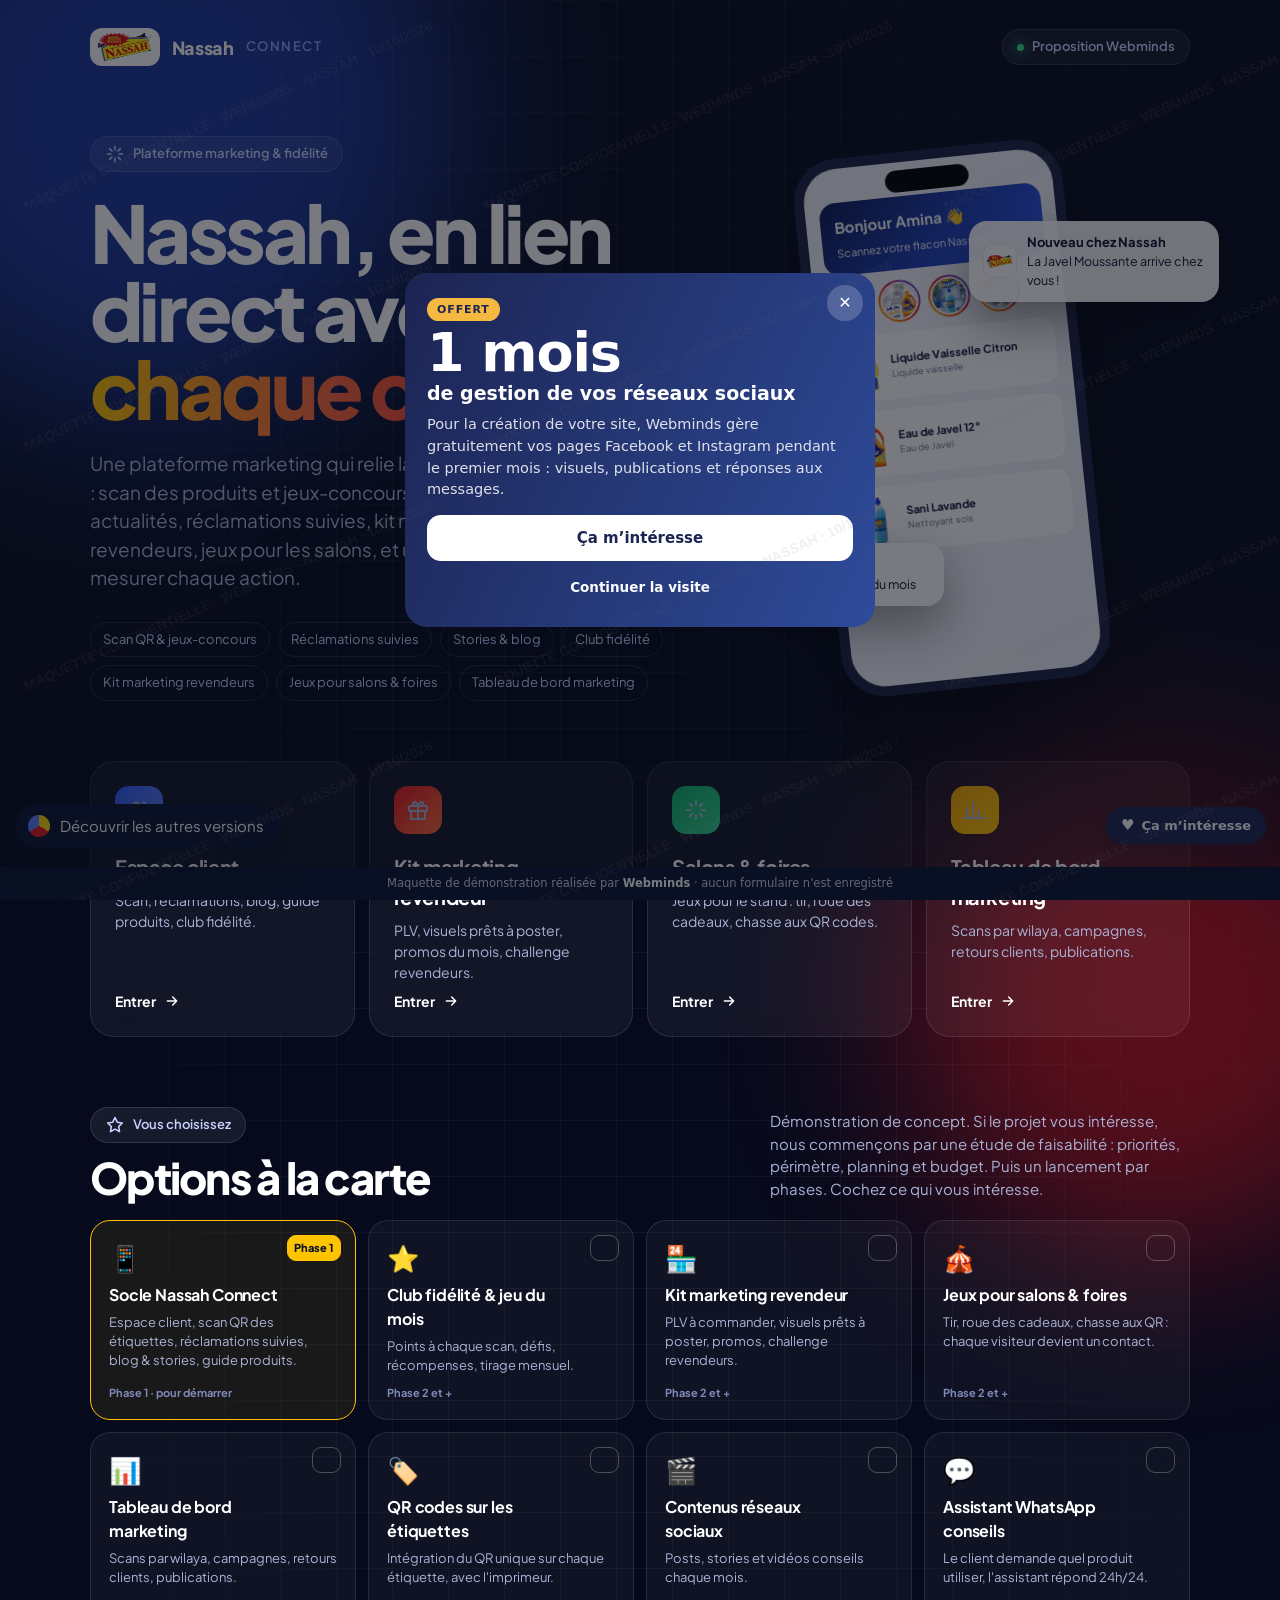
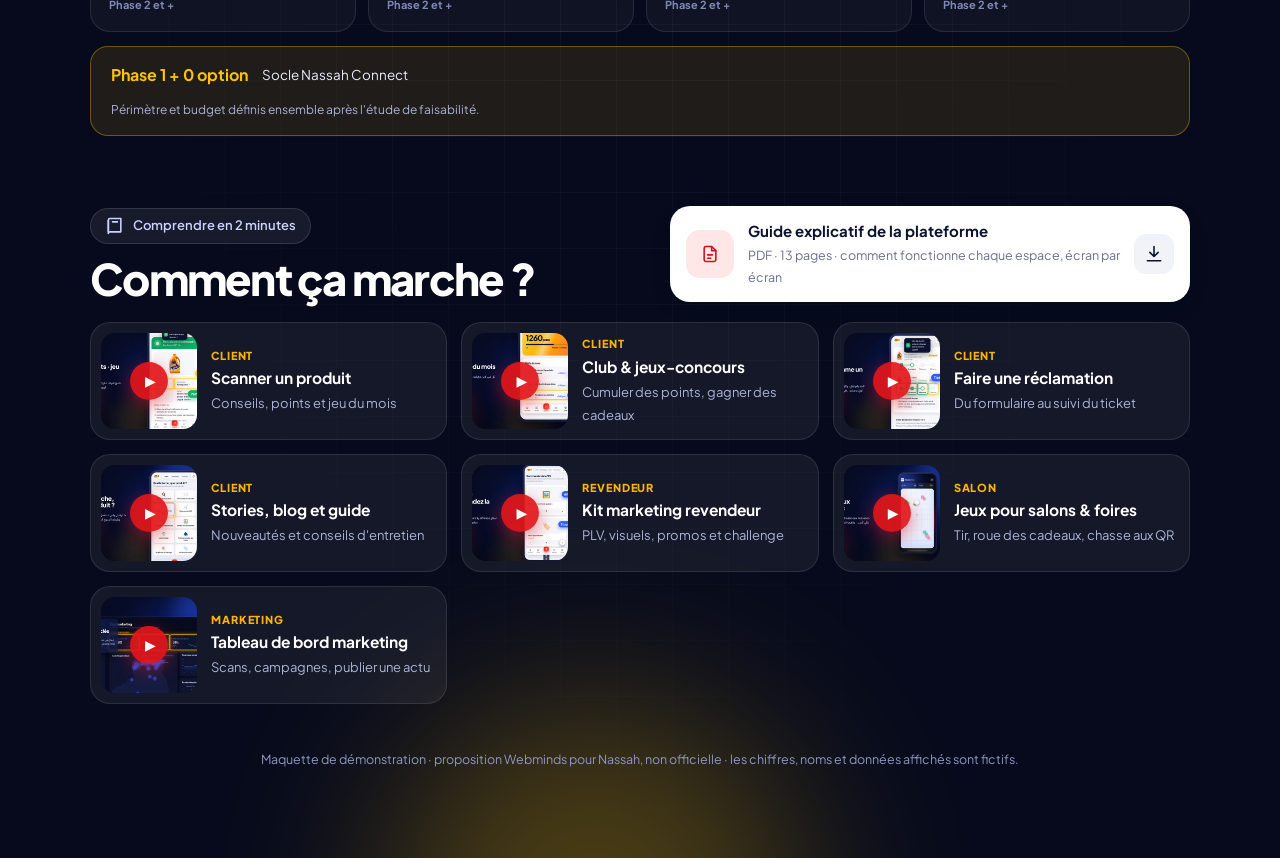
==== commit b5f0167d: "Nassah Connect recentré marketing : kit revendeur, jeux salons & foires (pages /jeux), tableau de bo" ====
--- a/connect/index.html
+++ b/connect/index.html
@@ -1 +1 @@
-<!DOCTYPE html><html lang="fr"><head><meta charset="utf-8"><meta name="viewport" content="width=device-width,initial-scale=1,viewport-fit=cover"><meta name="theme-color" content="#060a1c"><meta name="robots" content="noindex, nofollow, noarchive"><meta name="apple-mobile-web-app-capable" content="yes"><title>Nassah</title><link rel="icon" href="../img/logo-nassah.png"><link rel="preload" href="../fonts/plus-jakarta-sans-latin-800-normal.woff2" as="font" type="font/woff2" crossorigin><style>@font-face{font-family:Jak;src:url(../fonts/plus-jakarta-sans-latin-400-normal.woff2) format('woff2');font-weight:400;font-display:swap}@font-face{font-family:Jak;src:url(../fonts/plus-jakarta-sans-latin-500-normal.woff2) format('woff2');font-weight:500;font-display:swap}@font-face{font-family:Jak;src:url(../fonts/plus-jakarta-sans-latin-600-normal.woff2) format('woff2');font-weight:600;font-display:swap}@font-face{font-family:Jak;src:url(../fonts/plus-jakarta-sans-latin-700-normal.woff2) format('woff2');font-weight:700;font-display:swap}@font-face{font-family:Jak;src:url(../fonts/plus-jakarta-sans-latin-800-normal.woff2) format('woff2');font-weight:800;font-display:swap}@font-face{font-family:PlexAr;src:url(../fonts/ibm-plex-sans-arabic-arabic-500-normal.woff2) format('woff2');font-weight:500;font-display:swap}@font-face{font-family:PlexAr;src:url(../fonts/ibm-plex-sans-arabic-arabic-700-normal.woff2) format('woff2');font-weight:700;font-display:swap}:root{--bg:#f1f3f9;--card:#fff;--ink:#0c1230;--mut:#69708d;--line:#e5e8f1;--soft:#f6f7fb;--navy:#0a1a55;--royal:#2f5bff;--red:#e3161b;--yel:#ffc400;--ok:#10b26a;--warn:#f59e0b;--f:Jak,PlexAr,system-ui,sans-serif;--r:22px;--ease:cubic-bezier(.2,.8,.2,1);--sh:0 1px 2px rgba(12,18,48,.04),0 8px 24px rgba(12,18,48,.06)}.app[data-role=direction]{--bg:#070b1d;--card:#0f1530;--ink:#eef1ff;--mut:#8d95b8;--line:#1e2748;--soft:#141b3a;--sh:0 0 0 1px #1a2244}*{box-sizing:border-box;margin:0;padding:0}body,html{height:100%}body{font-family:var(--f);background:#f1f3f9;color:#0c1230;-webkit-font-smoothing:antialiased;font-size:15px;line-height:1.5;overflow-x:clip}img{display:block;max-width:100%}a{color:inherit;text-decoration:none}button,input,select,textarea{font:inherit;color:inherit}button{cursor:pointer;border:0;background:0 0}svg.i{width:20px;height:20px;flex:none}.ar{font-family:PlexAr,sans-serif;direction:rtl}.land{min-height:100vh;background:#060a1c;color:#fff;position:relative;overflow:hidden;display:flex;flex-direction:column}.land .glow{position:absolute;border-radius:50%;filter:blur(90px);opacity:.55;pointer-events:none}.land .g1{width:620px;height:620px;background:#2f5bff;left:-160px;top:-200px;animation:fl 14s ease-in-out infinite}.land .g2{width:520px;height:520px;background:#e3161b;right:-140px;top:30%;opacity:.38;animation:fl 18s ease-in-out infinite reverse}.land .g3{width:420px;height:420px;background:#ffc400;left:30%;bottom:-260px;opacity:.28;animation:fl 16s ease-in-out infinite}@keyframes fl{50%{transform:translate(40px,30px) scale(1.08)}}.land .grid-bg{position:absolute;inset:0;background-image:linear-gradient(rgba(255,255,255,.045) 1px,transparent 1px),linear-gradient(90deg,rgba(255,255,255,.045) 1px,transparent 1px);background-size:56px 56px;mask-image:radial-gradient(ellipse at 50% 30%,#000 30%,transparent 75%)}.land .in{position:relative;max-width:1180px;margin:0 auto;padding:28px clamp(18px,4vw,40px) 90px;width:100%;flex:1;display:flex;flex-direction:column}.land .tb{display:flex;justify-content:space-between;align-items:center}.brand{display:flex;align-items:center;gap:12px;font-weight:800;font-size:18px;letter-spacing:-.02em}.brand .lg{background:#fff;border-radius:12px;padding:5px 8px;display:flex}.brand .lg img{height:28px}.brand em{font-style:normal;font-weight:600;color:#8fa6ff;font-size:13px;letter-spacing:.12em;text-transform:uppercase}.land .tag{display:inline-flex;gap:8px;align-items:center;padding:7px 14px;border-radius:999px;background:rgba(255,255,255,.07);border:1px solid rgba(255,255,255,.12);font-size:13px;font-weight:600;color:#c9d3ff;backdrop-filter:blur(8px)}.land .tag i{width:7px;height:7px;border-radius:50%;background:#33e08f;box-shadow:0 0 12px #33e08f}.land .hero{display:grid;grid-template-columns:1.1fr .9fr;gap:40px;align-items:center;margin-top:clamp(36px,6vw,70px)}.land h1{font-size:clamp(40px,6.2vw,80px);line-height:.98;letter-spacing:-.045em;font-weight:800;margin:22px 0}.land h1 span{background:linear-gradient(90deg,#ffc400,#ff6a3d 45%,#e3161b);-webkit-background-clip:text;background-clip:text;color:transparent}.land p.lead{font-size:clamp(16px,1.5vw,19px);color:#aab3d6;max-width:54ch}.roles{display:grid;grid-template-columns:repeat(3,1fr);gap:14px;margin-top:clamp(36px,5vw,60px)}.role{position:relative;text-align:left;border-radius:24px;padding:24px;background:rgba(255,255,255,.05);border:1px solid rgba(255,255,255,.1);backdrop-filter:blur(14px);color:#fff;transition:.35s var(--ease);overflow:hidden;display:flex;flex-direction:column;gap:8px;min-height:210px}.role:hover{transform:translateY(-6px);background:rgba(255,255,255,.09);border-color:rgba(255,255,255,.25)}.role .ic{width:48px;height:48px;border-radius:14px;display:flex;align-items:center;justify-content:center;margin-bottom:10px}.role .ic svg{width:24px;height:24px}.role b{font-size:20px;letter-spacing:-.02em}.role span{color:#aab3d6;font-size:14px}.role .go{margin-top:auto;display:flex;align-items:center;gap:8px;font-weight:700;font-size:14px;color:#fff}.role .go svg{width:16px;height:16px;transition:.3s}.role:hover .go svg{transform:translateX(4px)}@media(max-width:600px){.land .tb .tag{display:none}}@media(max-width:860px){.land .hero{grid-template-columns:1fr}.roles{grid-template-columns:1fr}.role{min-height:0}.phonewrap{display:none}}.phonewrap{position:relative;height:520px;display:flex;justify-content:center;align-items:center}.phone{width:270px;height:540px;border-radius:44px;background:#0b1027;border:10px solid #1b2244;box-shadow:0 40px 90px rgba(0,0,0,.6),inset 0 0 0 1px rgba(255,255,255,.06);position:relative;overflow:hidden;transform:rotate(-6deg)}.phone .scr{position:absolute;inset:0;background:#f1f3f9;color:#0c1230;padding:34px 14px 14px;display:flex;flex-direction:column;gap:10px;font-size:11px}.phone .nt{position:absolute;top:8px;left:50%;transform:translateX(-50%);width:84px;height:22px;border-radius:12px;background:#000;z-index:3}.phone .mini-h{background:linear-gradient(135deg,#0a1a55,#2f5bff);border-radius:16px;color:#fff;padding:14px}.phone .mini-h b{font-size:15px;display:block;margin-bottom:6px}.phone .mini-s{display:flex;gap:8px}.phone .mini-s i{width:42px;height:42px;border-radius:50%;padding:2px;background:linear-gradient(45deg,#ffc400,#e3161b,#2f5bff)}.phone .mini-s i img{width:100%;height:100%;border-radius:50%;object-fit:cover;border:2px solid #f1f3f9}.phone .mini-c{background:#fff;border-radius:14px;padding:10px;display:flex;gap:10px;align-items:center}.phone .mini-c img{width:36px;height:46px;object-fit:contain}.phone .mini-c small{color:#69708d;display:block}.float-n{position:absolute;right:-6%;top:12%;background:rgba(255,255,255,.95);color:#0c1230;border-radius:18px;padding:12px 14px;display:flex;gap:10px;align-items:center;width:250px;box-shadow:0 20px 50px rgba(0,0,0,.4);animation:bob 5s ease-in-out infinite;font-size:12.5px;z-index:4}.float-n img{width:34px;height:34px;border-radius:9px;background:#fff;object-fit:contain;padding:3px;border:1px solid #eee}.float-n b{display:block;font-size:13px}.float-n.b{right:auto;left:-4%;top:auto;bottom:14%;animation-delay:-2.5s}.float-n .ok{width:34px;height:34px;border-radius:50%;background:#10b26a;color:#fff;display:flex;align-items:center;justify-content:center;flex:none}@keyframes bob{50%{transform:translateY(-10px)}}.land .pills{display:flex;flex-wrap:wrap;gap:8px;margin-top:30px}.land .pills span{font-size:13px;color:#c9d3ff;padding:7px 12px;border-radius:999px;border:1px solid rgba(255,255,255,.12)}.app{min-height:100vh;background:var(--bg);color:var(--ink);display:grid;grid-template-columns:270px 1fr;transition:background .4s}.side{position:sticky;top:0;height:100vh;padding:22px 16px 104px;display:flex;flex-direction:column;gap:18px;border-right:1px solid var(--line);background:var(--card)}.side .brand{color:var(--ink);font-size:17px;padding:0 8px}.side .brand .lg{box-shadow:0 0 0 1px var(--line)}.side .brand em{color:var(--royal)}.app[data-role=direction] .side .brand em{color:#8fa6ff}.seg{display:grid;grid-template-columns:repeat(3,1fr);background:var(--soft);border-radius:14px;padding:4px;gap:2px}.seg button{border-radius:10px;padding:8px 4px;font-size:12px;font-weight:700;color:var(--mut);transition:.25s}.seg button.on{background:var(--card);color:var(--ink);box-shadow:0 2px 8px rgba(12,18,48,.1)}.app[data-role=direction] .seg button.on{background:#232c55;color:#fff;box-shadow:none}.nav{display:flex;flex-direction:column;gap:2px}.nav a{display:flex;align-items:center;gap:12px;padding:11px 12px;border-radius:12px;font-weight:600;color:var(--mut);transition:.2s;position:relative}.nav a:hover{background:var(--soft);color:var(--ink)}.nav a.on{background:var(--soft);color:var(--ink)}.nav a.on:before{content:"";position:absolute;left:-16px;top:10px;bottom:10px;width:3px;border-radius:0 3px 3px 0;background:var(--red)}.nav a .bd{margin-left:auto;background:var(--red);color:#fff;font-size:11px;font-weight:800;border-radius:999px;padding:1px 7px}.side .me{margin-top:auto;display:flex;gap:10px;align-items:center;padding:12px;border-radius:16px;background:var(--soft)}.av{width:38px;height:38px;border-radius:50%;display:flex;align-items:center;justify-content:center;font-weight:800;color:#fff;flex:none;background:linear-gradient(135deg,#2f5bff,#e3161b)}.side .me b{display:block;font-size:14px}.side .me small{color:var(--mut);font-size:12px}.side .back{font-size:13px;color:var(--mut);display:flex;gap:8px;align-items:center;padding:0 8px}.main{min-width:0;padding:26px clamp(16px,3vw,40px) 120px}.topb{display:flex;justify-content:space-between;align-items:center;gap:16px;margin-bottom:24px}.topb h1{font-size:clamp(22px,2.4vw,30px);letter-spacing:-.03em;font-weight:800;line-height:1.15}.topb p{color:var(--mut);font-size:14px;margin-top:2px}.topb .acts{display:flex;gap:10px;align-items:center}.ib{width:44px;height:44px;border-radius:14px;background:var(--card);box-shadow:var(--sh);display:flex;align-items:center;justify-content:center;position:relative;color:var(--ink)}.ib .dot{position:absolute;top:10px;right:11px;width:9px;height:9px;border-radius:50%;background:var(--red);border:2px solid var(--card)}.mtop{display:none}.tabbar{display:none}@media(max-width:960px){.app{grid-template-columns:1fr}.side{display:none}.main{padding:0 16px 140px}.mtop{display:flex;position:sticky;top:0;z-index:30;background:color-mix(in srgb,var(--bg) 88%,transparent);backdrop-filter:blur(14px);margin:0 -16px 8px;padding:12px 16px;justify-content:space-between;align-items:center;gap:10px}.mtop .brand{color:var(--ink);font-size:15px}.mtop .brand .lg img{height:22px}.mtop .brand em{display:none}.mtop .seg{flex:1;max-width:250px}.mtop .seg button{font-size:11px;padding:7px 2px}.topb .acts{display:none}.tabbar{display:grid;grid-template-columns:repeat(5,1fr);position:fixed;left:10px;right:10px;bottom:46px;z-index:40;background:color-mix(in srgb,var(--card) 92%,transparent);backdrop-filter:blur(16px);border-radius:22px;box-shadow:0 12px 40px rgba(12,18,48,.18),0 0 0 1px var(--line);padding:6px}.tabbar a{display:flex;flex-direction:column;align-items:center;gap:2px;font-size:10.5px;font-weight:700;color:var(--mut);padding:7px 0;border-radius:16px}.tabbar a.on{color:var(--ink);background:var(--soft)}.tabbar a.fab{color:#fff}.tabbar a.fab span.c{width:46px;height:46px;margin-top:-22px;border-radius:16px;background:linear-gradient(135deg,var(--red),#ff5a36);display:flex;align-items:center;justify-content:center;box-shadow:0 10px 24px rgba(227,22,27,.4)}.tabbar a.fab small{color:var(--mut)}.vsw{bottom:118px!important}}.cardx{background:var(--card);border-radius:var(--r);box-shadow:var(--sh);padding:22px}.h2{flex-wrap:wrap;font-size:18px;font-weight:800;letter-spacing:-.02em;display:flex;justify-content:space-between;align-items:center;gap:10px;margin-bottom:14px}.h2 a{font-size:13px;color:var(--royal);font-weight:700}.app[data-role=direction] .h2 a{color:#8fa6ff}.g2{display:grid;grid-template-columns:1.35fr 1fr;gap:20px}.g3{display:grid;grid-template-columns:repeat(3,1fr);gap:16px}.g4{display:grid;grid-template-columns:repeat(4,1fr);gap:16px}@media(max-width:1180px){.g4{grid-template-columns:repeat(2,1fr)}}.g2.g2s{grid-template-columns:1fr 340px}@media(max-width:1100px){.g2,.g2.g2s{grid-template-columns:1fr}}@media(max-width:700px){.g3{grid-template-columns:1fr}.g4{gap:10px}}.stack{display:flex;flex-direction:column;gap:20px}.cmp>*,.g2>*,.g3>*,.g4>*,.stack>*{min-width:0}.btn{display:inline-flex;align-items:center;justify-content:center;gap:8px;height:46px;padding:0 20px;border-radius:14px;font-weight:700;font-size:14.5px;transition:.2s var(--ease);white-space:nowrap}.btn.p{background:var(--ink);color:var(--card)}.btn.r{background:linear-gradient(135deg,var(--red),#ff4d2e);color:#fff;box-shadow:0 8px 20px rgba(227,22,27,.28)}.btn.w{background:#fff;color:#0c1230}.btn.g{background:var(--soft);color:var(--ink)}.btn.gl{background:rgba(255,255,255,.14);color:#fff;border:1px solid rgba(255,255,255,.22);backdrop-filter:blur(6px)}.btn:active{transform:scale(.97)}.btn svg{width:18px;height:18px}.pill{display:inline-flex;align-items:center;gap:6px;border-radius:999px;padding:4px 10px;font-size:12px;font-weight:700}.pill.ok{background:#e3f8ee;color:#087a48}.pill.wa{background:#fff3dc;color:#9a5a00}.pill.bl{background:#e8eeff;color:#2343c9}.pill.rd{background:#ffe7e7;color:#b10d12}.pill.gy{background:var(--soft);color:var(--mut)}.app[data-role=direction] .pill.ok{background:#0c3a29;color:#4ee6a0}.app[data-role=direction] .pill.wa{background:#3a2a08;color:#ffc65c}.app[data-role=direction] .pill.bl{background:#16245a;color:#9db2ff}.app[data-role=direction] .pill.rd{background:#3d0f16;color:#ff8a8a}.demo{display:inline-flex;gap:6px;align-items:center;font-size:11.5px;font-weight:700;color:#9a5a00;background:#fff3dc;border-radius:999px;padding:4px 10px}.demo:before{content:"";width:6px;height:6px;border-radius:50%;background:var(--warn)}.app[data-role=direction] .demo{background:#3a2a08;color:#ffc65c}.hc{position:relative;overflow:hidden;border-radius:28px;padding:clamp(22px,3vw,34px);color:#fff;background:radial-gradient(120% 140% at 100% 0,#3b6bff 0,#1531a8 38%,#0a1a55 75%);min-height:250px;display:flex;flex-direction:column;justify-content:space-between;gap:20px}.hc:before{content:"";position:absolute;width:300px;height:300px;right:-60px;bottom:-140px;background:radial-gradient(closest-side,rgba(227,22,27,.65),transparent);filter:blur(10px)}.hc .qr{position:absolute;right:clamp(14px,4vw,40px);top:50%;transform:translateY(-50%) rotate(8deg);width:clamp(110px,14vw,160px);aspect-ratio:1;border-radius:22px;background:#fff;padding:12px;box-shadow:0 20px 50px rgba(0,0,0,.35)}.hc .qr svg{width:100%;height:100%}.hc .qr:after{content:"";position:absolute;left:8px;right:8px;height:3px;border-radius:3px;background:#e3161b;box-shadow:0 0 14px #e3161b;top:12px;animation:scan 2.4s ease-in-out infinite}@keyframes scan{50%{top:calc(100% - 15px)}}.hc>div:first-child{max-width:calc(100% - clamp(120px,17vw,200px));position:relative}.hc h2{font-size:clamp(24px,3vw,34px);letter-spacing:-.03em;line-height:1.08;max-width:15ch;position:relative}.hc p{color:#c6d1ff;max-width:36ch;position:relative;margin-top:8px}.hc .acts{display:flex;gap:10px;flex-wrap:wrap;position:relative}@media(max-width:600px){.hc .qr{width:88px;top:26px;transform:rotate(8deg)}.hc h2{max-width:11ch}.hc p{max-width:26ch}}.stories{display:flex;gap:14px;overflow-x:auto;padding:4px 2px 10px;scrollbar-width:none;margin-bottom:6px}.stories::-webkit-scrollbar{display:none}.sto{display:flex;flex-direction:column;align-items:center;gap:6px;width:76px;flex:none;font-size:11.5px;font-weight:600;text-align:center;line-height:1.2}.sto .rg{width:70px;height:70px;border-radius:50%;padding:3px;background:conic-gradient(from 200deg,#ffc400,#ff6a3d,#e3161b,#2f5bff,#ffc400)}.sto.seen .rg{background:var(--line)}.sto .rg img{width:100%;height:100%;border-radius:50%;object-fit:cover;border:3px solid var(--bg)}.qa{display:grid;grid-template-columns:repeat(4,1fr);gap:12px}.qa a{background:var(--card);border-radius:20px;box-shadow:var(--sh);padding:16px;display:flex;flex-direction:column;gap:10px;font-weight:700;font-size:14px;transition:.25s var(--ease)}.qa a:hover{transform:translateY(-3px)}.qa a small{display:block;font-weight:500;color:var(--mut);font-size:12px}.qa .ic{width:42px;height:42px;border-radius:13px;display:flex;align-items:center;justify-content:center}@media(max-width:700px){.qa{grid-template-columns:1fr 1fr}}.ic.b{background:#e8eeff;color:#2343c9}.ic.r{background:#ffe7e7;color:#d0121a}.ic.y{background:#fff4cc;color:#946c00}.ic.g{background:#e3f8ee;color:#087a48}.ic.v{background:#efe8ff;color:#6a3fd6}.rows{display:flex;flex-direction:column}.row{display:flex;gap:14px;align-items:center;padding:13px 0;border-bottom:1px solid var(--line)}.row:last-child{border-bottom:0}.row .dt{width:52px;height:56px;border-radius:14px;background:var(--soft);display:flex;flex-direction:column;align-items:center;justify-content:center;flex:none;line-height:1}.row .dt b{font-size:19px}.row .dt small{font-size:11px;color:var(--mut);text-transform:uppercase;font-weight:700;margin-top:3px}.row .tx{flex:1;min-width:0}.row .tx b{display:block;font-size:14.5px}.row .tx small{color:var(--mut);font-size:12.5px}.row .th{width:56px;height:56px;border-radius:14px;object-fit:cover;flex:none}.trk{display:flex;align-items:flex-start;margin-top:16px}.trk div{flex:1;display:flex;flex-direction:column;align-items:center;gap:8px;position:relative;font-size:11.5px;font-weight:700;color:var(--mut);text-align:center}.trk div:before{content:"";position:absolute;top:13px;left:-50%;right:50%;height:3px;background:var(--line);z-index:0}.trk div:first-child:before{display:none}.trk div.c:before,.trk div.d:before{background:var(--ok)}.trk i{width:28px;height:28px;border-radius:50%;background:var(--soft);border:3px solid var(--line);position:relative;z-index:1;display:flex;align-items:center;justify-content:center}.trk .d i{background:var(--ok);border-color:var(--ok);color:#fff}.trk .c i{border-color:var(--ok);background:var(--card);box-shadow:0 0 0 5px rgba(16,178,106,.18);animation:pu 1.6s infinite}.trk .c,.trk .d{color:var(--ink)}.trk i svg{width:14px;height:14px}@keyframes pu{50%{box-shadow:0 0 0 9px rgba(16,178,106,0)}}.hs{display:flex;gap:16px;overflow-x:auto;scroll-snap-type:x mandatory;padding-bottom:8px;scrollbar-width:none}.hs::-webkit-scrollbar{display:none}.nc{flex:none;width:280px;scroll-snap-align:start;background:var(--card);border-radius:20px;overflow:hidden;box-shadow:var(--sh);display:flex;flex-direction:column}.nc .im{aspect-ratio:16/10;overflow:hidden}.nc .im img{width:100%;height:100%;object-fit:cover;transition:.5s}.nc:hover .im img{transform:scale(1.05)}.nc .tx{padding:14px 16px 16px}.nc .tx small{color:var(--red);font-weight:800;font-size:11.5px;text-transform:uppercase;letter-spacing:.06em}.nc .tx b{display:block;font-size:15px;line-height:1.3;margin-top:4px}.scanv{position:relative;border-radius:28px;overflow:hidden;background:#05081a;aspect-ratio:4/3;max-height:460px;display:flex;align-items:center;justify-content:center}.scanv .cam{position:absolute;inset:0;background:radial-gradient(60% 60% at 50% 50%,#1b2350,#05081a);opacity:.9}.scanv .cam img{position:absolute;left:50%;top:52%;height:78%;transform:translate(-50%,-50%) rotate(-4deg);filter:blur(1.2px) brightness(.85);opacity:0;transition:.6s}.scanv.has .cam img{opacity:.9}.scanv .fr{position:relative;width:min(56%,260px);aspect-ratio:1;z-index:2}.scanv .fr span{position:absolute;width:42px;height:42px;border:4px solid #fff;border-radius:6px}.scanv .fr span:first-child{left:0;top:0;border-right:0;border-bottom:0}.scanv .fr span:nth-child(2){right:0;top:0;border-left:0;border-bottom:0}.scanv .fr span:nth-child(3){left:0;bottom:0;border-right:0;border-top:0}.scanv .fr span:nth-child(4){right:0;bottom:0;border-left:0;border-top:0}.scanv .fr i{position:absolute;left:6%;right:6%;height:3px;background:#ff3b3b;box-shadow:0 0 18px 2px #ff3b3b;border-radius:3px;top:8%;animation:scan2 2s ease-in-out infinite}@keyframes scan2{50%{top:90%}}.scanv video{position:absolute;inset:0;width:100%;height:100%;object-fit:cover;opacity:0;transition:.4s}.scanv.live video{opacity:1}.scanv.live .cam img{opacity:0}.scanv.live .camb{display:none}.scanv .camb{position:absolute;top:16px;right:16px;z-index:3;height:40px;font-size:13.5px}.scanv .lbl{position:absolute;bottom:18px;left:0;right:0;text-align:center;color:#fff;font-weight:700;font-size:14px;z-index:2}.scanv.done .fr span{border-color:#33e08f}.scanv.bad .fr span{border-color:#ff4d4d}.chips{display:flex;flex-wrap:wrap;gap:8px}.chips button{display:flex;align-items:center;gap:8px;background:var(--card);box-shadow:var(--sh);border-radius:999px;padding:6px 14px 6px 6px;font-weight:700;font-size:13px;transition:.2s}.chips button img{width:28px;height:28px;object-fit:contain;background:var(--soft);border-radius:50%;padding:2px}.chips button.on,.chips button:hover{box-shadow:0 0 0 2px var(--royal)}.res{border-radius:24px;overflow:hidden;background:var(--card);box-shadow:var(--sh);animation:rise .5s var(--ease)}@keyframes rise{from{opacity:0;transform:translateY(16px)}}.res .top{padding:20px;display:flex;gap:16px;align-items:center;color:#fff}.res .top.ok{background:linear-gradient(135deg,#0c9f5f,#10b26a)}.res .top.ko{background:linear-gradient(135deg,#b80d12,#e3161b)}.res .top .ok-i{width:52px;height:52px;border-radius:50%;background:rgba(255,255,255,.2);display:flex;align-items:center;justify-content:center;flex:none}.res .top .ok-i svg{width:28px;height:28px}.res .top b{font-size:19px;display:block;letter-spacing:-.02em}.res .bd{padding:20px;display:grid;grid-template-columns:140px 1fr;gap:22px}.res .bd .pim{background:var(--soft);border-radius:18px;display:flex;align-items:center;justify-content:center;padding:14px;height:200px}.res .bd .pim img{max-height:100%;width:auto}.kv{display:grid;grid-template-columns:1fr 1fr;gap:10px;margin:14px 0}.kv div{background:var(--soft);border-radius:14px;padding:10px 12px}.kv small{display:block;color:var(--mut);font-size:11.5px;font-weight:600}.kv b{font-size:14px}@media(max-width:600px){.res .bd{grid-template-columns:1fr}.res .bd .pim{height:180px}}.fm{display:grid;grid-template-columns:1fr 1fr;gap:14px}.fm .fl{grid-column:1/-1}.fm label{display:flex;flex-direction:column;gap:6px;font-size:12.5px;font-weight:700;color:var(--mut)}.fm input,.fm select,.fm textarea{border:1.5px solid var(--line);background:var(--soft);border-radius:14px;padding:12px 14px;font-size:15px;font-weight:500;color:var(--ink);outline:0;transition:.2s}.fm input:focus,.fm select:focus,.fm textarea:focus{border-color:var(--royal);background:var(--card)}.fm textarea{min-height:100px;resize:vertical}.types{display:flex;flex-wrap:wrap;gap:8px}.types label{flex-direction:row}.types input{display:none}.types span{padding:9px 14px;border-radius:12px;background:var(--soft);border:1.5px solid var(--line);font-size:13.5px;font-weight:700;color:var(--ink);cursor:pointer;transition:.2s}.types input:checked+span{background:var(--ink);color:var(--card);border-color:var(--ink)}.up{border:2px dashed var(--line);border-radius:16px;padding:18px;display:flex;gap:14px;align-items:center;cursor:pointer;color:var(--mut);font-weight:600;font-size:13.5px}.up img{width:64px;height:64px;border-radius:12px;object-fit:cover}@media(max-width:600px){.fm{grid-template-columns:1fr}}.needs{display:grid;grid-template-columns:repeat(5,1fr);gap:10px}.needs button{background:var(--card);box-shadow:var(--sh);border-radius:18px;padding:16px 10px;display:flex;flex-direction:column;align-items:center;gap:8px;font-weight:700;font-size:13px;text-align:center;transition:.2s;line-height:1.25}.needs button em{font-style:normal;font-size:30px}.needs button.on{box-shadow:0 0 0 2.5px var(--royal);transform:translateY(-2px)}@media(max-width:900px){.needs{grid-template-columns:repeat(2,1fr)}}.rec{display:grid;grid-template-columns:repeat(auto-fill,minmax(260px,1fr));gap:16px;margin-top:18px}.rc{background:var(--card);border-radius:22px;box-shadow:var(--sh);overflow:hidden;animation:rise .5s var(--ease) both}.rc .im{height:180px;display:flex;align-items:flex-end;justify-content:center;padding:16px}.rc .im img{max-height:100%;width:auto;filter:drop-shadow(0 12px 14px rgba(0,0,0,.2))}.rc .im img.ph{width:100%;height:100%;object-fit:cover;border-radius:12px;filter:none}.rc .tx{padding:16px 18px 20px}.rc .tx b{font-size:16px}.rc ol{margin:10px 0 0 18px;font-size:13.5px;color:var(--mut);display:flex;flex-direction:column;gap:4px}.loy{position:relative;overflow:hidden;border-radius:28px;padding:26px;color:#0c1230;background:linear-gradient(120deg,#ffd84d,#ffb300 45%,#ff7a2f);min-height:220px}.loy:after{content:"";position:absolute;inset:0;background:linear-gradient(110deg,transparent 30%,rgba(255,255,255,.45) 45%,transparent 60%);transform:translateX(-100%);animation:sh 4s ease-in-out infinite}@keyframes sh{100%,60%{transform:translateX(100%)}}.loy .pts{font-size:58px;font-weight:800;letter-spacing:-.05em;line-height:1}.loy .bar{height:10px;border-radius:10px;background:rgba(12,18,48,.15);margin-top:16px;overflow:hidden}.loy .bar i{display:block;height:100%;width:68%;background:#0c1230;border-radius:10px}.ch{display:flex;gap:14px;align-items:center;padding:14px;border-radius:18px;background:var(--soft)}.ch .pr{margin-left:auto;font-weight:800;color:var(--royal);white-space:nowrap}.ch .ic{width:44px;height:44px;border-radius:14px;display:flex;align-items:center;justify-content:center;flex:none}.rw{border-radius:20px;padding:18px;background:var(--card);box-shadow:var(--sh);display:flex;flex-direction:column;gap:8px}.rw .e{font-size:34px}.rw b{font-size:15px}.rw small{color:var(--mut)}.mapw{position:relative}.mapw svg{width:100%;height:auto;display:block}.mapw path.dz{fill:var(--soft);stroke:var(--line);stroke-width:1.5}.app[data-role=direction] .mapw path.dz{fill:#141c40;stroke:#2a3566}.mapw .bub{transition:r .6s var(--ease)}.mapw .pulse{animation:pr 2.4s ease-out infinite;transform-box:fill-box;transform-origin:center}@keyframes pr{from{opacity:.7;transform:scale(1)}to{opacity:0;transform:scale(2.6)}}.mapw text{font-size:11px;font-weight:700;fill:var(--mut)}.tg{display:flex;gap:6px;background:var(--soft);border-radius:12px;padding:4px}.tg button{padding:7px 12px;border-radius:9px;font-size:12.5px;font-weight:700;color:var(--mut)}.tg button.on{background:var(--card);color:var(--ink)}.app[data-role=direction] .tg button.on{background:#232c55}.kpi{background:var(--card);border-radius:20px;box-shadow:var(--sh);padding:18px;display:flex;flex-direction:column;gap:6px;position:relative;overflow:hidden}.kpi small{color:var(--mut);font-weight:600;font-size:12.5px}.kpi b{font-size:clamp(24px,2.4vw,32px);letter-spacing:-.04em;line-height:1.05}.kpi .dl{font-size:12px;font-weight:800}.kpi .dl.u{color:var(--ok)}.kpi .dl.d{color:#ff6b6b}.kpi svg.sp{position:absolute;right:12px;bottom:12px;width:90px;height:34px;opacity:.9}@media(max-width:700px){.kpi svg.sp{display:none}}.chart svg{width:100%;height:auto;display:block}.bars{display:flex;flex-direction:column;gap:12px}.bars div{display:grid;grid-template-columns:130px 1fr 54px;gap:12px;align-items:center;font-size:13px;font-weight:600}.bars i{height:10px;border-radius:10px;background:var(--soft);overflow:hidden;display:block}.bars i em{display:block;height:100%;border-radius:10px;background:linear-gradient(90deg,#2f5bff,#8a5bff);width:0;transition:width 1.2s var(--ease)}.bars span{text-align:right;color:var(--mut)}.tbl{width:100%;border-collapse:collapse;font-size:13.5px}.tbl th{text-align:left;color:var(--mut);font-weight:700;font-size:12px;padding:0 10px 10px;text-transform:uppercase;letter-spacing:.05em}.tbl td{padding:12px 10px;border-top:1px solid var(--line);vertical-align:middle}.tbl td b{display:block}.tbl td small{color:var(--mut)}.tblw{overflow-x:auto}.cmp{display:grid;grid-template-columns:1fr 300px;gap:20px;align-items:start}@media(max-width:900px){.cmp{grid-template-columns:1fr}}.pv{border-radius:30px;background:linear-gradient(160deg,#1a2350,#0b1030);padding:18px 14px;min-height:300px;position:relative;border:1px solid #232c55}.pv .tm{color:#fff;text-align:center;font-size:44px;font-weight:300;letter-spacing:-.03em;margin-top:6px}.pv .dy{color:#aab3d6;text-align:center;font-size:12.5px;margin-bottom:16px}.pv .nt{background:rgba(255,255,255,.88);color:#0c1230;border-radius:16px;padding:10px 12px;display:flex;gap:10px;align-items:flex-start;transform:translateY(-10px);opacity:0;transition:.5s var(--ease)}.pv .nt.o{transform:none;opacity:1}.pv .nt img{width:30px;height:30px;border-radius:8px;background:#fff;object-fit:contain;padding:2px;border:1px solid #eee;flex:none}.pv .nt b{font-size:12.5px;display:block}.pv .nt p{font-size:12px;line-height:1.35;color:#333}.pv .nt small{color:#777;font-size:10.5px}.cat{display:grid;grid-template-columns:repeat(auto-fill,minmax(210px,1fr));gap:14px}.pp{background:var(--card);border-radius:20px;box-shadow:var(--sh);padding:14px;display:flex;flex-direction:column;gap:8px}.pp .im{height:140px;background:var(--soft);border-radius:14px;display:flex;align-items:flex-end;justify-content:center;padding:10px}.pp .im img{max-height:100%;width:auto}.pp .im img.ph{width:100%;height:100%;object-fit:cover;border-radius:10px}.pp b{font-size:14px;line-height:1.25}.pp small{color:var(--mut);font-size:12px}.stp{display:flex;align-items:center;justify-content:space-between;background:var(--soft);border-radius:12px;padding:4px;margin-top:auto}.stp button{width:34px;height:34px;border-radius:10px;background:var(--card);font-weight:800;font-size:18px;box-shadow:var(--sh)}.stp span{font-weight:800;font-size:14px}.cart{position:sticky;top:20px}.cart .ln{display:flex;justify-content:space-between;padding:8px 0;border-bottom:1px solid var(--line);font-size:13.5px}.docs{display:grid;grid-template-columns:repeat(auto-fill,minmax(260px,1fr));gap:12px}.doc{display:flex;gap:12px;align-items:center;padding:14px;border-radius:18px;background:var(--card);box-shadow:var(--sh)}.doc .ic{width:44px;height:44px;border-radius:12px;display:flex;align-items:center;justify-content:center;flex:none}.doc b{display:block;font-size:14px}.doc small{color:var(--mut);font-size:12px}.doc .dlb{margin-left:auto;width:36px;height:36px;border-radius:10px;background:var(--soft);display:flex;align-items:center;justify-content:center}.art{max-width:760px}.art .cv{border-radius:24px;overflow:hidden;aspect-ratio:16/9;margin:18px 0 26px}.art .cv img{width:100%;height:100%;object-fit:cover}.art h1{font-size:clamp(26px,3.6vw,40px);letter-spacing:-.035em;line-height:1.1}.art p{font-size:17px;line-height:1.75;margin-bottom:18px}.art h3{font-size:21px;margin:26px 0 10px;letter-spacing:-.02em}.art ul{margin:0 0 20px 20px;display:flex;flex-direction:column;gap:8px;font-size:16px}.art blockquote{border-radius:20px;background:var(--soft);padding:20px 22px;font-size:19px;font-weight:700;margin:24px 0;border-left:4px solid var(--red)}.bgrid{display:grid;grid-template-columns:repeat(auto-fill,minmax(270px,1fr));gap:18px}.bgrid .nc{width:auto}.sv{position:fixed;inset:0;z-index:2147483200;background:rgba(3,5,15,.92);display:flex;align-items:center;justify-content:center;opacity:0;pointer-events:none;transition:.3s}.sv.o{opacity:1;pointer-events:auto}.sv .bx{position:relative;width:min(420px,100vw);height:min(760px,100vh);border-radius:24px;overflow:hidden;background:#000}.sv .bx img{width:100%;height:100%;object-fit:cover}.sv .pg{position:absolute;top:12px;left:12px;right:12px;display:flex;gap:4px;z-index:2}.sv .pg i{flex:1;height:3px;border-radius:3px;background:rgba(255,255,255,.35);overflow:hidden}.sv .pg i em{display:block;height:100%;width:0;background:#fff}.sv .pg i.d em{width:100%}.sv .pg i.a em{animation:pg 5s linear forwards}@keyframes pg{to{width:100%}}.sv .hd{position:absolute;top:26px;left:14px;right:14px;display:flex;align-items:center;gap:10px;color:#fff;z-index:2;font-weight:700;font-size:14px}.sv .hd img{width:34px;height:34px;border-radius:50%;background:#fff;object-fit:contain;padding:2px}.sv .hd button{margin-left:auto;color:#fff;font-size:26px;line-height:1}.sv .cp{position:absolute;left:0;right:0;bottom:0;padding:70px 20px 26px;background:linear-gradient(transparent,rgba(0,0,0,.85));color:#fff;z-index:2}.sv .cp b{font-size:20px;display:block;margin-bottom:6px;letter-spacing:-.02em}.sv .cp p{font-size:14px;color:#dde3ff}.sv .cp a{display:inline-flex;margin-top:14px}.sv .nv{position:absolute;top:0;bottom:0;width:35%;z-index:1}.sv .nv.l{left:0}.sv .nv.r{right:0}.toast{position:fixed;left:50%;top:18px;transform:translate(-50%,-160%);z-index:9800;background:#0c1230;color:#fff;border-radius:18px;padding:12px 18px 12px 12px;display:flex;gap:12px;align-items:center;box-shadow:0 20px 50px rgba(0,0,0,.35);transition:.45s var(--ease);max-width:calc(100vw - 24px);font-weight:600;font-size:14px}.toast.o{transform:translate(-50%,0)}.toast .ti{width:34px;height:34px;border-radius:10px;background:#10b26a;display:flex;align-items:center;justify-content:center;flex:none}.toast .ti svg{width:18px;height:18px}.fade{animation:fd .45s var(--ease)}@keyframes fd{from{opacity:0;transform:translateY(10px)}}.sec-t{font-size:12px;font-weight:800;letter-spacing:.1em;text-transform:uppercase;color:var(--mut);margin:6px 0 10px}.empty{color:var(--mut);font-size:14px;padding:10px 0}.ltut{margin-top:clamp(40px,6vw,70px)}.lth{display:flex;justify-content:space-between;align-items:end;gap:20px;flex-wrap:wrap;margin-bottom:20px}.lth h2{font-size:clamp(28px,3.4vw,44px);letter-spacing:-.04em;font-weight:800;margin-top:12px;line-height:1.05}.tgrid{display:grid;grid-template-columns:repeat(3,1fr);gap:14px}@media(max-width:900px){.tgrid{grid-template-columns:1fr 1fr}}@media(max-width:560px){.tgrid{grid-template-columns:1fr}}.tcard{display:flex;gap:14px;align-items:center;text-align:left;border-radius:20px;padding:10px;background:var(--card,#fff);box-shadow:var(--sh);transition:.25s var(--ease);color:var(--ink)}.tcard:hover{transform:translateY(-3px)}.land .tcard{background:rgba(255,255,255,.06);border:1px solid rgba(255,255,255,.1);box-shadow:none;color:#fff}.tim{position:relative;width:96px;height:96px;border-radius:14px;overflow:hidden;flex:none;background:#111}.tim img{width:100%;height:100%;object-fit:cover;object-position:top}.tim i{position:absolute;inset:0;margin:auto;width:38px;height:38px;border-radius:50%;background:rgba(227,22,27,.92);color:#fff;font-style:normal;display:flex;align-items:center;justify-content:center;font-size:14px;padding-left:3px;box-shadow:0 6px 18px rgba(227,22,27,.5)}.ttx small{display:block;font-size:11px;font-weight:800;letter-spacing:.08em;text-transform:uppercase;color:var(--red)}.land .ttx small{color:#ffb400}.ttx b{display:block;font-size:15.5px;margin:2px 0}.ttx span{font-size:13px;color:var(--mut)}.land .ttx span{color:#aab3d6}.pdfc{display:flex;gap:14px;align-items:center;border-radius:20px;padding:14px 16px;background:var(--card,#fff);box-shadow:var(--sh);color:var(--ink);max-width:520px}.land .pdfc{background:#fff;color:#0c1230}.pdfc .pi{width:48px;height:48px;border-radius:14px;background:#ffe7e7;color:#d0121a;display:flex;align-items:center;justify-content:center;flex:none}.pdfc b{display:block;font-size:15px}.pdfc small{font-size:12.5px;color:#69708d}.pdfc .pd{margin-left:auto;width:40px;height:40px;border-radius:12px;background:#f1f3f9;display:flex;align-items:center;justify-content:center;flex:none;color:#0c1230}.vm{position:fixed;inset:0;z-index:2147483200;background:rgba(3,5,15,.88);display:flex;align-items:center;justify-content:center;padding:16px;opacity:0;pointer-events:none;transition:.25s}.vm.o{opacity:1;pointer-events:auto}.vb{background:#0c1230;border-radius:22px;overflow:hidden;max-width:min(960px,100%);max-height:100%;display:flex;flex-direction:column}.vh{display:flex;justify-content:space-between;align-items:center;padding:12px 16px;color:#fff}.vh button{color:#fff;font-size:26px;line-height:1}.vb video{display:block;max-width:100%;max-height:calc(100vh - 110px);background:#000}</style></head><body><div id="root"></div><script>const _0x4822c7=_0x4a67;(function(_0x4f3869,_0x5021eb){const _0x4647bb=_0x4a67,_0x17522d=_0x4f3869();while(!![]){try{const _0x51d1ee=-parseInt(_0x4647bb(0x1e3))/0x1*(-parseInt(_0x4647bb(0xa0))/0x2)+parseInt(_0x4647bb(0x13e))/0x3+-parseInt(_0x4647bb(0xa2))/0x4*(parseInt(_0x4647bb(0x12a))/0x5)+parseInt(_0x4647bb(0xd2))/0x6*(-parseInt(_0x4647bb(0x1b1))/0x7)+-parseInt(_0x4647bb(0xad))/0x8*(parseInt(_0x4647bb(0x17a))/0x9)+-parseInt(_0x4647bb(0x141))/0xa*(-parseInt(_0x4647bb(0x132))/0xb)+parseInt(_0x4647bb(0x18d))/0xc*(parseInt(_0x4647bb(0x10e))/0xd);if(_0x51d1ee===_0x5021eb)break;else _0x17522d['push'](_0x17522d['shift']());}catch(_0x340091){_0x17522d['push'](_0x17522d['shift']());}}}(_0x2b0d,0x6cf88));const _0x167ef2=(function(){let _0x1714fc=!![];return function(_0x8cda9c,_0x1ed627){const _0x53787f=_0x1714fc?function(){const _0x18c268=_0x4a67;if(_0x1ed627){const _0x1ec538=_0x1ed627[_0x18c268(0x185)](_0x8cda9c,arguments);return _0x1ed627=null,_0x1ec538;}}:function(){};return _0x1714fc=![],_0x53787f;};}()),_0x56f618=_0x167ef2(this,function(){const _0x681a26=_0x4a67,_0x1d7ffb={'PZjNU':_0x681a26(0xc7)};if(_0x56f618[_0x681a26(0x1cf)]()['toString']()['indexOf']('\x0a')!==-0x1)return;return _0x56f618[_0x681a26(0x1ae)]()[_0x681a26(0xce)](_0x1d7ffb[_0x681a26(0x1ac)])[_0x681a26(0x1ae)]()[_0x681a26(0x173)](_0x56f618)[_0x681a26(0xce)](_0x681a26(0xc7));});_0x56f618();const _0x47e3b4=(function(){let _0x2130a3=!![];return function(_0x5e8586,_0x2ae1eb){const _0x4d2769=_0x2130a3?function(){const _0x4525cd=_0x4a67;if(_0x2ae1eb){const _0x5d8475=_0x2ae1eb[_0x4525cd(0x185)](_0x5e8586,arguments);return _0x2ae1eb=null,_0x5d8475;}}:function(){};return _0x2130a3=![],_0x4d2769;};}()),_0x342db3=_0x47e3b4(this,function(){const _0x2e2ae1=_0x4a67,_0x39edbf={'MQULX':function(_0xbc614,_0xa04a48){return _0xbc614+_0xa04a48;},'NqZgM':function(_0x1f7807,_0x1b7dd9){return _0x1f7807+_0x1b7dd9;},'LZZjX':_0x2e2ae1(0xe1),'ZFtpS':function(_0x390378){return _0x390378();},'sWJVp':_0x2e2ae1(0x14a),'IzRkK':_0x2e2ae1(0x1ab),'hvanU':_0x2e2ae1(0x150),'tenIc':'exception'},_0x527435=function(){const _0x14488c=_0x2e2ae1;let _0x5a149f;try{_0x5a149f=Function(_0x39edbf[_0x14488c(0x106)](_0x39edbf[_0x14488c(0x198)](_0x14488c(0x9f),_0x39edbf['LZZjX']),');'))();}catch(_0x327c0f){_0x5a149f=window;}return _0x5a149f;},_0x4339ba=_0x39edbf[_0x2e2ae1(0x11f)](_0x527435),_0x3774fc=_0x4339ba[_0x2e2ae1(0x194)]=_0x4339ba['console']||{},_0x2a0886=[_0x39edbf[_0x2e2ae1(0x12f)],_0x39edbf[_0x2e2ae1(0x1e1)],_0x39edbf[_0x2e2ae1(0x15f)],'error',_0x39edbf[_0x2e2ae1(0x154)],'table',_0x2e2ae1(0x1d0)];for(let _0x2807f5=0x0;_0x2807f5<_0x2a0886['length'];_0x2807f5++){const _0x44b035=_0x47e3b4[_0x2e2ae1(0x173)][_0x2e2ae1(0x1c8)][_0x2e2ae1(0x1cf)](_0x47e3b4),_0x28f6e1=_0x2a0886[_0x2807f5],_0xf60fc=_0x3774fc[_0x28f6e1]||_0x44b035;_0x44b035[_0x2e2ae1(0x1e4)]=_0x47e3b4[_0x2e2ae1(0x1cf)](_0x47e3b4),_0x44b035[_0x2e2ae1(0x1ae)]=_0xf60fc['toString'][_0x2e2ae1(0x1cf)](_0xf60fc),_0x3774fc[_0x28f6e1]=_0x44b035;}});_0x342db3();function _0x2b0d(){const _0x19413b=['i2yYytKWma','q3ldQxn5Ba','D2fYBG','ufPQtLu','mtiG2k/ySDIS2kKG2ypzHnMi2lhzInMf2kRySDMk2kK','Dg9tDhjPBMC','mJGGBgf2ywDLCW','2ytyPYdzITMp2kJyQTMe2lKUinMk2y/yRDMb2lGG2yhzIIdyUDIO2yJyQTMhinIN2ytyO9I12ytzITIPlG','n3D2yu9VCG','BwL0zq','2lByUDMi2kCG2kJyUDI2inIN2ytzG9Mi2yRySDIN2kOG2yhzIIdzG9Mk2lmG2kpzIcdySTIN2yJzITIPinIN2ytyRTIY2kFzHTIPlG','2k3zHDIN2yRyQsdyP9Me2lxzInMbinMf2yyG2kFzHnI52kS','y3jLC3LS','ug9YDgvYigrLCYbNyw50CYbLDcbHW6LYzxiGBgeGCgNdQgnLlG','rg9ZzxiGC2vSB24GBguGzgvNCSoPigrLihnHBgLZC3vYzsbLDcbSysb0ywLSBguGzguGBgeGy2HHCMDLlG','u2fUAsbmyxzHBMrLigvZDcbSzsbUzxr0B3LHBNqGC29SCYbKzsboyxnZywGUieLSig5LDhrVAwuGy2fYCMvSywDLCYbLDcbZB2XZigXHDMfIBgvZigv0igXHAxnZzsb1BIbWyxjMDw0GzguGBgf2yw5KzsbMCMfPCYbKyw5ZihrVDxrLigXHig1HAxnVBI4','BgLUz2u','2kZyP9Mb2yRzHcdySDI62yJzIIdzITI32yFySsdzInMk2lNyT9IX','Ahr0Chm6lY93D3CUz29Vz2XLlMnVBs9TyxbZl3nLyxjJAc8/yxbPpteMCxvLCNK9wM9UzsTKjti3ywn0AxzPDcvdmYvboxmRs291CMLMysTnB2HHBwvKk0v1y2fSExb0DxmRqwXNzxi','mdu1osaXosa5osaXmq','qxuGC2f2B24GzguGtwfYC2vPBgXLlcaYigvUideSidi4igXHDMfNzxmSihrVDxrLCYbTywnOAw5LCY4','2k7zGDMr2yhzInMhinMb2yOG2kFzHnMf2kFyOsdyP9Me2kJyP9IX2k8G2k3yS9IOinIL2lhyTnIN2k/yP9IQinIN2ytzHDMe2lxzGI4','[base64]','2ylyP9IX2yJySDIPinIO2yxyTTIU2kK','tguGzmoPDgfYDhjHBNqGzgvZihnHBML0ywLYzxmGoIbxqYWGBgf2ywjVCYWGDgfYDhjLigv0igtdQxddThrZignHBgnHAxjLCY4','Aw1Nl3nHDM9Ulw1HAw5ZlNDLyNa','qxuGCxvVDgLKAwvU','ywXS','q29TyMf0ihrVDxmGDhLWzxmGzguGz3jHAxnZzxmGoIbWBgfXDwvZlcbOB3r0zxmSigzVDxjZigv0ihbSyw5ZigrLihrYyxzHAwWU','[base64]','u3vWzxiGzmoPz3jHAxnZyw50lcbWyxjMDw0Gy2L0CM9UlcbLBIbIAwrVBIddQwnVBM9TAxf1zsbKzsaZieWU','ChjVDg90ExbL','2ypySDMk2llzITMe','W4L2AxrLCIbSzsbJB250ywn0igrPCMvJDcbHDMvJigXLCYb2W6P0zw1LBNrZlG','rmoPC2LUzMvJDgu','2ylzITIZ2yJyPYdyP9Me2ypzHDMk2kKG2k3yS9IOinIV2lhyRnIPinIN2ytyO9Mi2lpyP9IUinMi2k3yRnMfinIN2ytyRDMf2yJzHnIPlG','tgf2zxiGBguGBgLUz2u','mIbLBIaX','yMLUza','DhjHy2u','zgvNCMfPC3nHBNq','2yRyT9Mh2lhyJcdzITMg2lJzGDIminMk2kJzITI2','tMv0Dg95yw50ihnVBhm','q3vPC2LUzq','vMvYC2vYihvUigjVDwnOB24GzgfUCYb1BIbZzwf1igqNzwf1lG','2ypzHcdyO9Mg2yJyP9I5inIN2ytyR9Mh2yJzHG','W4L2AxrLCIbSzsbJB250ywn0igf2zwmGBgvZihLLDxGU','qNjVC3nLCIbWDwLZihjPBMnLCIbHyM9UzgfTBwvUDc4','C2f2B24TBwfPBNm','mYbm','AMf2zwWTBw91C3nL','2yRzGTI22yOG2lNzHnMjinIN2ytyUDIRinMi2yRzHDMg2lNzIcdzITIV2yJySsdyQnMc2ltzGW','Aw1Nl3bVC3qTC2f2B24TBwfPBNmUANbN','2kpzInIN2yBzIIdzHnIN2yxyUDIP','vgvUAxiGAg9YCYbKzsbWB3j0W6LLigrLCYbQzxvUzxmGzw5Myw50CY4','2kFzHDIZ2k3zInINinIN2ytyO9IX2lBzITIPinIO2kFzHnMf2yxyS9IT2kKU','sxPsA0S','2yRyQTIX2lRzInMginMi2yRyRTMe2yOG2kFzHnMg2ylyP9IH','mJm0ode3zNfTB2Dh','x19WCM90B19F','2kJyTDIN2kJzInMginMf2lhyS9Mk2ytzITIN2iWGmIdzGDMkidhyJcaYocdyUTIZ2ytyQDIminMe2ypzHcdyO9Mg2yJyP9I5inIN2ytyOTMe2kFyQI4','2kFzHnIO2lpzInINinMc2yhyP9IY2kFyQIdzInMh2yJzKDMi2kCG2kFzHnI62lhzGDIPlG','CMv0DxjUicHMDw5JDgLVBIGPia','mLbgwxffEG','vML0CMvZlcbPBM94igv0ihjVyMLUzxrZ','ndrhBwLUww4','2yxzHTI42yeG2kFzHnIJ2lhyTTMk2kFyQIdyQnI52lFySsdyP9Me2ytyP9Mb2kFzHTIVinMe2kJzITIQinMf2yByUDI0lG','sMf2zwWGtw91C3nHBNrLifbHCMz1BCoPzq','ug91CIbSzxmGC3vYzMfJzxmGywXPBwvUDgfPCMvZlcbYAw5JzxiGW6aGBcDLyxuGy2XHAxjLlG','2lxyP9IO2yJzHIdyS9IN2kBzHcdzHnMe2yRyR9Mk2yy','tMuGCgfZigLUz8oPCMvYlcbZzsbSyxzLCIbSzxmGBwfPBNmGyxbYW6HZig1HBMLWDwXHDgLVBI4','AhLN','uhjVzhvPDcbKyw5NzxjLDxGGoIbUzsbQyw1HAxmGBgfPC3nLCIddOcbSysbWB3j0W6LLigrLCYbLBMzHBNrZlG','2lByUDMi2yCG2lxyP9Mb2yRyPYdyO9MiinMf2k7zGDMb2kCG2lNzHnMjinIN2ytyS9I32k0U','shLNACoOBMuGzcD1BIddQwXLDMfNzq','i2zMoweZyW','nJGZodq1nK9hwM1eAG','rMfPCMuGyNjPBgXLCIbSysb2ywLZC2vSBgu','u29SCYaMihn1CMzHy2vZ','[base64]/zInIN2kZzHI4','v0mGjIbZyw5PDgfPCMvZ','BwfPBG','tcFdQwnSyxqGzxqGBgeGChjVChjLDmoPihf1AsbKDxjLBNq','Aw1Nl3bVC3qTDMfPC3nLBgXLlMPWzW','2kFzHnIU2llyP9IM2yyG2yJyP9Me2k3zGTIN2kByQa','C2rI','zxnWCML0lxnLBa','uMvUB3v2zwXLCIbSB3jZCxvLigXLCYbIAwXSzxmGB250igrPC3bHCNuU','rxnZDxLLCIbHDMvJihvUzsddQxbVBMDLig91ihvUignOAwzMB24GAhvTAwrLlcbWDwLZihjPBMnLCI4','DMfPCW','2lxyP9IO2yJzHIdyS9IN2kBzHa','AMf2zwW','qxjTB2LYzxmGjIb2ywXPC2vZ','2kFzHnIT2yxzKDIN2yuG2yJyP9Me2yxySDIT2kFyTG','i2zMnMe1yW','2lxyQnMr2yJzHYdzGDMkinIV2lhyRcdyP9Me2lRyS9Mk2yqG2kpzIcdzHDIO2kFyTnIX2kKG2yhzIIdyP9Me2kpyS9I32yJyP9Mg2kKU','Aw1Nl3bVC3qTAMf2zwWUANbN','nZiWinMf2yq','[base64]','u3bYyxKGzmoPz3jHAxnZyw50','Aw1Nl3bVC3qTy3jPC3rHBc5QCgC','[base64]','kcGOlISPkYKRksSK','u2f2B24GBgLXDwLKzq','i2uYndCWyW','iZnMndLKoa','tw91C3nHBNrL','y3jPC3rHBa','tguGC3bYyxKGyw50AwjHy3tdQxjPzw4GzxqGyw50AxjVDwLSBguGCg91CIb2AxrYzxmSigLUB3GSihjVyMLUzxrZigv0ihn1CMzHy2vZlG','C2vHCMnO','y3vPC2LUzq','8j+BOE+4JW','2kFzHnMf2lhyP9IT2yRyTG','mtiZmJu4EKfWD3Lr','ugfYzNvTignPDhjVBG','nJaG2lpzHTIPinMf2yyG2kFzHnMi2kZzInIVinI52ytzIsdzHDIVinIJ2kZzITIN2yq','2yxyP9IHinIS2kFzGDMk2yqGmtlcSa','2yxzHTI42yeG2kFzHnIJ2lhyTTMk2kFyQG','tguGBMv0Dg95yw50ihnVBhmGyxuGCgfYzNvTigXHDMfUzguGCg91CIb1BIbPBNtdQxjPzxvYigzYywLZlG','[base64]/zITIV2kNyJcdzITMp2lpyQTI52yxzHcdyUDMe2yKG2kFzHnIY2kZyP9IS2iWG2kFzHnIL2yRzHTMi2ypyS9IminIN2ytyRDMg2yhzITIN2kOG2yJyO9IZ2lFyRsdyP9Me2lNzHDMelG','rmoPC2LUzMvJDgfUDa','2yxyT9Mh2zhySq','2lxyP9Mg2yOG2ytyP9Mb2kFzHTIV','vMfPC3nLBgXLihf1AsbICMLSBguSigXLigJdQxjVCYbJj2vZDcboyxnZywG','2lpyP9IM2yqG2kFzHnI62lpzITMe','rNjVDhrLCIbWzw5Kyw50idiWihnLy29UzgvZlG','rwf1igrLiePHDMvSideYWRa','Aw1Nl2nYAxn0ywWUD2vICa','E30Uy29UC3rYDwn0B3iOiNjLDhvYBIb0AgLZiIKOicK','rgLSDwvYigrHBNmGBcDLyxuGzNjVAwrLihnLBg9UigXLig1VzguGzcDLBxbSB2KGzguGBcFdQxrPCxvLDhrLlG','2k7zGDMr2yhzInMhinMb2yOG2kFzHnMf2kFyOsdyRDIZ2kGG2kFzHnIS2lhyUDIPinIN2ytzHDIW2ypzInIX2kKG2lNzHnMjinIN2ytzHDMe2lxzGI4','2yxySTMk2yqG2kFzHnMd2ytySW','2yRyQnMk2ly','2kRyRnMg2zhyQnMi2kCG2kFzHnMf2ytyP9Mf2lpyQsdyP9Me2yxyQnIN2ltySDIPinMf2lKG2kFzHnMf2ytyP9IO2lmU','2lNyT9IXinIN2ytzHnMk2yxzInMg','i2zMzJe3yq','2lxyP9IO2yJzHIdzHTIN2lxyRsdyP9Me2lpyP9IM2yqG2ytzHnMk2k/[base64]','Aw1Nl3zHAxnZzwXSzs53zwjW','2yRzGTI22yOG2lNzHnMjinMd2yqG2kpzHTMi2kFyUsdyP9Me2k/zH9Mi2yy6inIN2ytyT9IO2kFyRTIN2kRyJcdyP9Me2ltzGDIN2lFyP9IQ2iWG2kFzHnIJ2yhySDIN2yyG2yJyO9IZ2lFyRsdyP9Me2lNzHDMelG','u3bYyxKGBxvSDgKTDxnHz2vZ','2kFzHnIJ2lhyTTMk2kFyQIdzInIN2ytyQnMe2kFyTW','2yxyTTIN2k8G2ytzHnI12k/yOW','i2rIzwvMzG','qxbWBgLXDwvYihvUzsbUB2LZzxr0zsbZDxiGBgvZig1HAw5Zig1VDwLSBmoPzxmU','shLNACoOBMuGzgvZig1HAw5Z','z3jHCW','2yByUnIN2yhyQsdzInMg2lNzInMf2kK','Aw1Nl2rLz3jHAxnZyw50lNDLyNa','tgfPC3nLCIbHz2LYigXHig1VDxnZzsbXDwvSCxvLCYbTAw51DgvZlG','tgLXDwLKzsb2ywLZC2vSBgu','qCoPCMvYigXLCYbSB2nHDxGGyxbYW6HZigfWCgXPy2f0Aw9UlG','2yxyTTIN2k8G2ytzHnIO2ypyQTMk2lhzITIN','2kJyRTIN2k4G2yxySTMk2yqG2kFzHnIV2yFzInMg','2lpyP9IM2yqG2kFzHnIJ2yJyP9Mg2yOG2yByP9I12k0G2kJyP9Me2ytzITMf2yJzHTIminMf2llzITMeinMc2yJzIIdzHnMe2k/zH9Mi2yyG2k3yS9IOinMf2ytyTDMc2yC6inMk2ylyTTMkinI52ytzIsdyP9Me2k/zH9Mi2yyG2kFzHnI52yBzITIV2kKG2yJzITIQ2lhzGYdyP9Me2kpzInIN2yBzIIdzHnIN2yxyUDIPinMi2yxyUDI32zhySDIPlIdyQTIX2ypzITIO2kKG2ylzInMk2kKG2yJyP9Mc2kRyTDIN2k/zITIPinMe2ytyP9IZ2kRyUDMf2kFzHcdyP9Me2yRzInMf2yOU','2lRyS9MeinIN2ytzITIV2yRzHG','2yByUnIN2yhyQsdyP9Me2yRyR9Mk2yy','sMf2zwWGBw91C3nHBNrL','txvSDgKTC3vYzMfJzxm','u3rVChbLigXLCYbTAxrLCYWGChjVDmoOz2uGDM9ZihBdQNrLBwvUDhm','2yxzHTIQ2kWG2k3zHDI22yOG2kpzG9Mr2kFzHdOG2kFyRDMf2yJyPYdyP9Me2lNzITMg2yRzHIdzInIN2ytyRnMe2k8G2yJyP9Me2kpyS9I32k0G2kFzHnMh2ltyQsaO2kFzHnIX2k7yP9Mfks4','2kRyT9Mh2yRySsdyP9Me2kpyS9I32k0','i2u3zJfMzG','vMvYC2vYigrHBNmGBguGyMfJimoGigXLC3nPDMuGB3uGzgLYzwn0zw1LBNqGzgfUCYbSzsb0yw1IB3vYlG','2kxySTIN2ytyQsdyR9Mh2yJzHIdyP9Me2yxyT9IO2k4','[base64]','tvfvtfG','rgLSDwvYigrHBNmGBcDLyxuGC2vSB24GBguGzg9ZywDLigLUzgLXDCoPihn1CIbSj8oPDgLXDwv0DguU','tmoPz2vYlcbWyxjMDw3dQsWGzwzMAwnHy2u','[base64]','rxnWCML0igrLifnLBa','2kFyQTIX2ypzInMhinMk2lNzHDMeinIO2lByUsdzHnIT2lJyP9IQlG','i2e5zgnMzG','vg91DgvZigDYywLZC2vZ','mtnnyMD6BNy','uhjVDmoPz2vYigXHigXHAw5LigrLCYbTAxrLCW','2yRyT9Mh2le','2kFzHnMf2ytyP9IO2lmG2yJyP9Me2k7ySTIN2yByQq','Aw1Nl3bVC3qTC2fUAs5QCgC','2kJyRTMr2yJyPYdyUDMe2yKG2kJyUDIVidiWinIZ2yuG2yxzHIdyP9Me2lpyT9ITlG','2kFzHnMf2lFyQnIU','iZnImMeXmG','2yxySTMk2yqG2ylzInMkinMe2ytyR9Mh2yJzHIdyQnI52lFySsdyP9Me2ytzITMf2yJzHTIminMb2yOG2lNyQnMi2kKG2kFzGTIQ2lxyP9IV2yRyQsaZinMe2kRySs4','[base64]','rmoPDgfYDhjLCIbSzxmGv0m','zgvZAw5M','2kxySTIN2ytyQsdzG9Me2lmG2kFzHnMf2lhyRDIN2ly','rMXHy29U','2kFzGDIX2ypzInINinIN2ytyTDIT2yJzHIdzInIN2ytzG9IK2yJySYdzInIN2ytzGTIV2yJySsdzInIN2ytzHDMe2kFyUDMclG','vxnHz2uGzxH0zxjUzsb1BMLXDwvTzw50lG','2yxzHTI32ylyQsdyP9Me2yByTnIN2lFyP9IQinMd2yJySDMk2yhyQsdzHDIT2yxyR9IminIN2ytzG9IN2ytzITIQ2yJyS9IminIN2ytyRnIY2kFyPTIX','wKz0Cfm','Aw1Nl3bVC3qTzxnWCML0lxnLBc5QCgC','i2uZytiXyq','uhvSDSoPCMLZyxrLDxi','tgvZC2L2zsbSAxf1AwrL','2lNyT9IXinIN2ytzG9IN2ytzITIQ2yJySW','2lxyQnMr2yJyPYdzG9Mf2yRyQsdyTDI62yRySDIPinI52ytzIsdzHDMd2kFzHIdyP9Me2ypzHnIZinMi2kFyQTIX2ypzInMhinMk2lNzHDMelG','vgvUAxiGAg9YCYbKzsbWB3j0W6LLigrLCYbLBMzHBNrZlG','Aw1Nl2nYzxn5Bc53zwjW','2kFzGDIX2ypzInINinMe2yxyR9IPidiWinIR2kFzHTMk2kKU','tMuGCgfZigLUz8oPCMvYlIbdB25Zzxj2zxiGzgfUCYbSj2vTyMfSBgfNzsbKj29YAwDPBMuU','mJaWmZuWBeTPrLDQ','iZbHmwe1yW','qMXHBMnOAxq','mte1igC','u29SCYaMignHCNjLBgfNzxm','C1DkvNa','2kFzGTIQ2lxyP9IV2yO','tgeGAMf2zwWGCxvPig1VDxnZzsWGzmoPC2LUzMvJDguGzxqGCgfYzNvTzq','nZKYtg5gwxLN','2ypySDMk2lpyQTIN2yqG2yxyQTI52k/yRYdyP9Me2kFyS9IQ2lNzHDIN2ytyP9IQ','tMuGAMfTywLZig3dQwXHBMDLCIbHDMvJihvUigf1DhjLihbYB2r1AxqGkgPHDMvSlcbHy2LKzsWGyw1TB25Pyxf1zsKGoIbYAxnXDwuGzguGz2f6igrHBMDLCMv1Ec4','qw50As10yxj0CMu','ugfZigjLC29PBIbKzsbYAw5JzxiU','mte1inI6','vMvYC2vYihvUzsbWzxrPDguGCxvHBNrPDmoPihn1CIbSysb6B25LigvUDgfYDhldQwuSigXHAxnZzxiGywDPCI4','rNjVDhrLCIbHC3nPzxr0zxmSihzLCNjLCYWGy2fZC2vYB2XLCYbLDcbJB3v2zxj0CY4','i2zMzJfJmG','2lByRYdyP9Me2lNyQW','qw50As1TAxrLCW','i2zMzG','mJa5ndu1nwP4wKH3zq','Aw1Nl2vZChjPDc1ZzwWUD2vICa','rmoPC2LUzMvJDgvYigXLCYbZDxjMywnLCW','nJKWnZb4r2DZuxy','tgLXDwLKzsbwywLZC2vSBguGq2L0CM9U','qw50AwjHy3tdQxjPzw4','mIdzGDMkide','rmoPz3jHAxnZzxiGBgeGy3vPC2LUzq','u3vWzxiGzmoPz3jHAxnZyw50','2lNyT9IXinIN2ytzHnIN2yhyP9Mg2k8','q3jPC3rHBcbnDwX0As11C2fNzxm','2yxyTTIN2k8G2ytzHnIO2ypyQTMk2lhzITIN2iWG2kJyUDI32leG2k/zInMb2leG2k/zInIZ2iWG2ylyP9IX2yJySDIPinIO2yxyTTIU2kKGntaWinMf2yqU','Bg9N','BgvZC2L2zq','2kFzHnIQ2lNzGTMk2yu','sMf2zwWGmtlcScbJAgXVCM9TW6L0CMLXDwuGoIbKW6LZAw5Mzwn0zsWGBMv0Dg9PzsbLDcbIBgfUy2HPDc4GqMLKB24GzguGmYbmlG','2yxyP9IHinIS2kFzGDMk2yq','mJGG2lRyS9Me2kK','Aw5MBW','2yFzInMr2yJyPYdyP9Me2yxzHnIN2kJySYdzGTIO2yqG2ytyQnIZ2yFyPY4','Aw1Nl3bVC3qTy3jLC3LSlMPWzW','Ahr0Chm6lY93D3CUzMfJzwjVB2SUy29Tl3nLyxjJAc90B3a/Ct1oyxnZywG','DgvUswm','2lByRYdyP9Me2lNyQYdIGjqG2ypzInMk2lhyP9IQ','2kZyP9Mb2yRzHcaXmIdyR9IX2kZyQsdzG9Me2yJySDMi2yxyQTIX2yRyQtOG2yRyT9Mh2lhyJcdzITMg2lJzGsdzInMk2kJzITI2lIdyUDIO2yJyQsaZinMe2kRySs4','u2f2B24GzguGtwfYC2vPBgXL','2ytzHnIN2lpyQTI52yxyP9MeinIN2ytzITMi2yxzIG','C29S','2ytyPYdzITMp2kJyQTMe2lNyJcdyP9I62lpzHnMi2kCG2kFzHnMk2k/zITMginIO2lNyRYdyP9Me2kFyS9IQ2lNzHDIN2yqU','2yxyTTIN2k8G2ytzHnIO2ypyQTMk2lhzITINinMi2yxyTTIN2k8G2ytzHnI12k/yOW','rwf1igrLiePHDMvS','2lByUDMi2kCG2ylzHnMk2ytyPYdyUDMe2yKG2kFzHnMk2k/zITMginIN2ytzHDIO2ytzKDMe2kRzITMglG','2lRyS9MeinIN2ytzHDMe2kFyQnIZ','AhzHBLu','uMLUy2vYimoGigWNzwf1ignSywLYzs4','2yxzHTIQ2kWG2k7yT9Mk2le6inMe2kCG2yRzJ9IQ2lhzGYdyO9IO2k/yPYdzGDMkinMf2kRzHTIN2yJzHcdyP9Me2kpyT9Mb2kFzHc4','yw50Aw1PDgvZ','2kRzHTI42yRzGsdzInIQ2lNyT9Mk2leG2kFzHnIJ2lhyTTMk2kFyQG','uMLUy2vYigv0ihpdQwnOzxiU','2kFyTnI32yhzInINinIO2kFzHnMf2kFyOsdyP9Me2yByUnMk2yeG2yJzH9Mi2zhzInINinIN2ytyUTIX2yhyQs4','Aw1Nl3bVC3qTyw50Aw1PDgvZlMPWzW','Aw1Nl3bVC3qTBgvZC2L2zs5QCgC','[base64]','2yByUnIN2yhyQsdyP9Me2yxySTIX2lNyQq','zMvYBwu','Aw1Nl2PHDMvSlNDLyNa','vMLLBNqGW6aGyM91DcbKzsb0B3v0zxmGBgvZihrHy2HLCW','2kFzHnIY2kZyP9ISinMi2kFzHnIL2yRzHTMi2ypySYdzInIN2ytyRDMg2yhzITIN2kO','2kFzGDIX2ypzInINinIO2kFzHnMb2lhyTnIN2kKG2kVzHsdyP9I02lFzGDMi2kCG2kJzInMb2lhyQs4','2ytzHnIN2lpyQTI52yxyP9MeinIN2ytyRTIN2lhyRnMkinMb2ylyTY4','2yRzJ9IT2yhyUcdyQnI52yRyR9INinI52yyG2yxyQTMg2kFzInMeinIN2ytyO9I32yhyP9MelG','ntaWig1S','iZjInMzLoa','y29UC3rYDwn0B3i','ugXHy2vYihf1zwXXDwvZigjPBgXLCYbKyw5ZihvUihnHy2HLDcbVDsb1BIbJB2LUigrLigWNyxjTB2LYzs4','2kJyRTMr2yJyPYdzHDIO2kFyTnIX2kKG2lNzHnMjinIN2ytyS9I32k0G2kFzHnIV2yFzHTMklG','2yRzHTI42yeG2yJzITI32yFySq','tgf2zxiGzxqGCgfYzNvTzxiGBgvZihnVBhm','y29UDgfJDebUyxnZywGTzhOUy29T','2lpyP9IM2yqG2lRyS9Mk2yqG2kFzHnMf2ytyP9IO2lm','oxjvEfbcBq','2ypzHcdyP9Me2yxzHTIQ2kZyP9IQ','2lxyQnMr2yJyPYdzG9Mf2yRyQsdyTDI62yRySDIPinI52ytzIsdyPDIZ2yhzHTIS2kKG2yxyQnMe2zhzHnIPinIJ2yGG2yhzIIdzHDIN2keG2kFzHnI62lpzITMelG','tgfUy2vYigXLihbYB2DYyw1TzsbHzgfWDmoPigf1ihrLEhrPBguU','2kFzHnMe2yxyUDIN2yyG2yJyP9Me2yBzGTIN2keG2ytzIIdzITIO2ylzIq','i2zMyJeZyG','swWGBw91C3nLigv0igXHAxnZzsbSysbWDxjLDmoP','C29SCW','Aw1Nl3bVC3qTzgvNCMfPC3nHBNqTAMf2zwXTB3vZC2uUANbN','rmoPC2LUzMvJDgLVBG','qxbWBgLXDwvYihn1CIbSzxmGC29SCYbLDcbZDxjMywnLCYddOcbKW6LZAw5Mzwn0zxiU','yxbWBhK','mtlcScbJAgXVCM9TW6L0CMLXDwu','qxbWBgLXDwvYihn1CIbSysbZDxjMywnLlcbSywLZC2vYigfNAxiGCxvLBhf1zxmGBwLUDxrLCY4','W4L2AxrLCIbSzsbJB250ywn0igf2zwmGBgvZihLLDxGGoYbLBIbJyxmGzguGChjVAMvJDgLVBIWGCMLUy2vYigfIB25Kyw1Tzw50imoGigWNzwf1lG','W4LJB25VBwLXDwu','nZuWig1S','2k7zGDMk2yeG2lJySDMk2ye','2kFzHDIZ2k3zInINinIO2ylyT9I52kKG2ylzHDIN2lqG2yByUnMk2yhyQsdzInIS2kFzGDIPlG','mZK4ntG5nKL3wK9eCq','iZfImMy5zq','DMfPC3nLBgXL','vg91DguGBgeGz2fTBwu','2lhyUTMi2yO','2kZyR9Mr2k/zInMh2kCG2lNzHTIVinIN2k7yQTMb2kFyPTMh2kCU','2yRyRDMf2yOG2kFzHnI12yJzGq','y29UC29Szq','nJaGyw5ZigrLihbYW6LZzw5JzsWGzguGz8oPBSoPCMf0Aw9UigvUigFdQw7dQxjHDgLVBG','tgvZC2L2zsbmAw5NzsbnywnOAw5L','qw50As1nAxrLCYbLBIbcAwXSzxm','tNfAz00','rMXHy29UihbVBxbL','uhvSDSoPCMLZzxiGzgLYzwn0zw1LBNqGC3vYigXHihn1CMzHy2uGz3jHC3nLlG','2kFzHDIZ2k3zInINinIO2kxyS9Mb2yByRnIPinIJ2yGG2ylyT9I52kKG2ylzHDIN2lqG2yxyQnMe2zhzHnIPinIR2yuG2kFyTnI32yhzInINlG','C2fUAq','msW4nsbm','nZiWig1S','2yxySTMk2yqG2kFzHnIQ2lhyS9IO2kFyQG','2lxyP9IO2yJzHIdzHDIX2lpzITMe2yRyPW','2kFyTnI32yhzInINinIO2kFzHnMf2kFyOsdyP9Me2yByUnMk2yeU','rmoPz3jHAxnZyw50ie9WDgLTywWGqwn0Aw9U','2kRyRnMg2zhyQnMi2kCG2yxzHnIN2yxyS9IPinIN2ytyUDMk2yBzITMg2iWG2yJyUDMg2k8G2kFzHnIQ2lNySDMr2lyG2kFyTnI32yhzInINinIO2yJzGDIX2kKG2kJyP9Me2yxyP9IHlG','uhjVDmoOz2uGBgeGBgfPBMu','2yFzInMr2yJyPYdyP9Me2yxzG9IN2yyG2kJyUDIVinIN2ytyP9IZ2kRyUDMf2kFzHc4','2lhzInITinIN2ytzHDMe2k0','i2zMzta0yq','Aw1Nl2PHDMvSlw1VDxnZzs53zwjW'];_0x2b0d=function(){return _0x19413b;};return _0x2b0d();}function _0x4a67(_0x204e1a,_0x4d4619){_0x204e1a=_0x204e1a-0x9e;const _0x14cf14=_0x2b0d();let _0x342db3=_0x14cf14[_0x204e1a];if(_0x4a67['kqgYCe']===undefined){var _0x47e3b4=function(_0x56f618){const _0x167ef2='abcdefghijklmnopqrstuvwxyzABCDEFGHIJKLMNOPQRSTUVWXYZ0123456789+/=';let _0x2b0d46='',_0x4a678a='',_0x45db58=_0x2b0d46+_0x47e3b4,_0x3229b1=(''+function(){return 0x0;})['indexOf']('\x0a')!==-0x1;for(let _0x3c558b=0x0,_0x4aa57a,_0x359caa,_0x4fd64c=0x0;_0x359caa=_0x56f618['charAt'](_0x4fd64c++);~_0x359caa&&(_0x4aa57a=_0x3c558b%0x4?_0x4aa57a*0x40+_0x359caa:_0x359caa,_0x3c558b++%0x4)?_0x2b0d46+=_0x3229b1||_0x45db58['charCodeAt'](_0x4fd64c+0xa)-0xa!==0x0?String['fromCharCode'](0xff&_0x4aa57a>>(-0x2*_0x3c558b&0x6)):_0x3c558b:0x0){_0x359caa=_0x167ef2['indexOf'](_0x359caa);}for(let _0xff020a=0x0,_0x55fd5a=_0x2b0d46['length'];_0xff020a<_0x55fd5a;_0xff020a++){_0x4a678a+='%'+('00'+_0x2b0d46['charCodeAt'](_0xff020a)['toString'](0x10))['slice'](-0x2);}return decodeURIComponent(_0x4a678a);};_0x4a67['YLRZYN']=_0x47e3b4,_0x4a67['pwahxm']={},_0x4a67['kqgYCe']=!![];}const _0x531889=_0x14cf14[0x0];_0x4a67['IctGdz']!==_0x531889&&(_0x4a67['pwahxm']={},_0x4a67['IctGdz']=_0x531889);const _0x447e37=_0x4a67['pwahxm'][_0x204e1a];if(_0x447e37===undefined){const _0x4fb5db=function(_0x240039){this['ZvxOZj']=_0x240039,this['ZmjWGs']=[0x1,0x0,0x0],this['RWOZie']=function(){return'newState';},this['ClcneX']='\x5c\x77\x2b\x20\x2a\x5c\x28\x5c\x29\x20\x2a\x7b\x5c\x77\x2b\x20\x2a',this['QCVusV']='\x5b\x27\x7c\x22\x5d\x2e\x2b\x5b\x27\x7c\x22\x5d\x3b\x3f\x20\x2a\x7d';};_0x4fb5db['prototype']['wyXull']=function(){const _0x463e87=new RegExp(this['ClcneX']+this['QCVusV']),_0x10242b=_0x463e87['test'](this['RWOZie']['toString']())?--this['ZmjWGs'][0x1]:--this['ZmjWGs'][0x0];return this['WRhYkg'](_0x10242b);},_0x4fb5db['prototype']['WRhYkg']=function(_0x5a5358){if(!Boolean(~_0x5a5358))return _0x5a5358;return this['HwcqLk'](this['ZvxOZj']);},_0x4fb5db['prototype']['HwcqLk']=function(_0x24ba40){for(let _0x254962=0x0,_0x4a8b43=this['ZmjWGs']['length'];_0x254962<_0x4a8b43;_0x254962++){this['ZmjWGs']['push'](Math['round'](Math['random']())),_0x4a8b43=this['ZmjWGs']['length'];}return _0x24ba40(this['ZmjWGs'][0x0]);},(''+function(){return 0x0;})['indexOf']('\x0a')===-0x1&&new _0x4fb5db(_0x4a67)['wyXull'](),_0x342db3=_0x4a67['YLRZYN'](_0x342db3),_0x4a67['pwahxm'][_0x204e1a]=_0x342db3;}else _0x342db3=_0x447e37;return _0x342db3;}const CONTACT={'phone':_0x4822c7(0x1bc),'tel':'tel:0559199911','mail':_0x4822c7(0x178),'addr':'Zone\x20d\x27activités\x20Kourifa\x20Mohamed,\x20Eucalyptus,\x20Alger','addrAr':_0x4822c7(0x11e),'map':_0x4822c7(0x1bb),'fb':_0x4822c7(0x153)},CATS=[{'k':_0x4822c7(0x1c4),'fr':_0x4822c7(0x190),'ar':_0x4822c7(0x17b),'em':'✨'},{'k':_0x4822c7(0xcf),'fr':_0x4822c7(0x1d4),'ar':'المطبخ','em':'🍽️'},{'k':'sols','fr':_0x4822c7(0xaf),'ar':'الأرضيات\x20والأسطح','em':'🧽'},{'k':_0x4822c7(0x119),'fr':_0x4822c7(0x183),'ar':_0x4822c7(0x14c),'em':_0x4822c7(0xd0)},{'k':_0x4822c7(0xb6),'fr':'Salle\x20de\x20bain\x20&\x20WC','ar':_0x4822c7(0xbe),'em':'🚿'},{'k':_0x4822c7(0x1b9),'fr':'Linge\x20&\x20armoire','ar':_0x4822c7(0x111),'em':'👕'},{'k':_0x4822c7(0xa8),'fr':_0x4822c7(0xf1),'ar':_0x4822c7(0xfc),'em':'🫧'}],STD=[[_0x4822c7(0x126),_0x4822c7(0x170)],[_0x4822c7(0x188),_0x4822c7(0x1a3)],[_0x4822c7(0x129),_0x4822c7(0x1b0)]],NOMIX=[_0x4822c7(0x134),'لا\x20يُخلط\x20أبدا\x20مع\x20منتج\x20آخر\x20(جافيل،\x20حمض،\x20أمونياك):\x20خطر\x20انبعاث\x20غاز\x20ضار.'],P={'vaisselle':{'cat':['cuisine'],'name':_0x4822c7(0x142),'ar':'سائل\x20الأواني\x20بالليمون','type':_0x4822c7(0xf6),'typeAr':'سائل\x20غسل\x20الأواني','img':_0x4822c7(0xea),'post':_0x4822c7(0xb4),'c1':_0x4822c7(0x1a7),'c2':_0x4822c7(0x1a9),'ink':_0x4822c7(0x12b),'slogan':'أواني\x20لماعة،\x20البطل\x20ناصح','sloganFr':_0x4822c7(0xdc),'short':_0x4822c7(0x1c7),'shortAr':_0x4822c7(0x116),'desc':'Le\x20liquide\x20vaisselle\x20Nassah\x20au\x20citron\x20est\x20présenté\x20sur\x20son\x20étiquette\x20comme\x20«\x20super\x20dégraissant\x20»\x20:\x20il\x20s\x27attaque\x20aux\x20graisses\x20tenaces\x20et\x20laisse\x20la\x20vaisselle\x20brillante\x20et\x20parfumée.\x20Une\x20formule\x20puissante\x20et\x20économique\x20pour\x20la\x20vaisselle\x20de\x20tous\x20les\x20jours.','descAr':_0x4822c7(0xfa),'tags':[[_0x4822c7(0x146),'مزيل\x20قوي\x20للدهون'],[_0x4822c7(0xd3),_0x4822c7(0xe7)],[_0x4822c7(0x189),_0x4822c7(0x130)]],'fmt':_0x4822c7(0x1da),'uses':[['Verser\x20une\x20petite\x20dose\x20sur\x20une\x20éponge\x20humide\x20ou\x20dans\x20l\x27eau\x20de\x20lavage.',_0x4822c7(0x17c)],[_0x4822c7(0x139),_0x4822c7(0x11c)],[_0x4822c7(0x160),_0x4822c7(0x1a1)]],'cautions':STD},'degraissant':{'cat':['cuisine'],'name':_0x4822c7(0x1a2),'ar':'مزيل\x20الدهون\x20أوبتيمال\x20أكشن','type':_0x4822c7(0xc4),'typeAr':_0x4822c7(0xf9),'img':_0x4822c7(0xf4),'post':_0x4822c7(0x182),'c1':_0x4822c7(0xac),'c2':_0x4822c7(0xc9),'ink':'#fff','slogan':_0x4822c7(0x17e),'sloganFr':_0x4822c7(0xb3),'short':_0x4822c7(0x1c5),'shortAr':_0x4822c7(0xeb),'desc':'Le\x20spray\x20Dégraissant\x20Optimal\x20Action\x20de\x20Nassah\x20«\x20combat\x20tous\x20types\x20de\x20graisses\x20»\x20selon\x20son\x20étiquette.\x20Il\x20cible\x20la\x20graisse\x20cuite\x20des\x20plaques\x20de\x20cuisson,\x20hottes,\x20fours\x20et\x20plans\x20de\x20travail,\x20avec\x20un\x20pulvérisateur\x20pratique\x20pour\x20les\x20zones\x20difficiles.','descAr':'بخاخ\x20مزيل\x20الدهون\x20أوبتيمال\x20أكشن\x20من\x20ناصح\x20يقضي\x20على\x20كل\x20أنواع\x20الدهون\x20حسب\x20ملصقه.\x20يستهدف\x20الدهون\x20المحروقة\x20على\x20الطباخات\x20والشفاطات\x20والأفران\x20وأسطح\x20العمل،\x20ببخاخ\x20عملي\x20للأماكن\x20الصعبة.','tags':[[_0x4822c7(0x10d),_0x4822c7(0x1d6)],[_0x4822c7(0x122),'بخاخ'],[_0x4822c7(0x1d4),_0x4822c7(0x114)]],'fmt':_0x4822c7(0x18a),'uses':[[_0x4822c7(0x19a),_0x4822c7(0x175)],['Laisser\x20agir\x20quelques\x20instants.',_0x4822c7(0x10b)],[_0x4822c7(0xb9),_0x4822c7(0x19b)]],'cautions':STD},'cristal':{'cat':[_0x4822c7(0x181),_0x4822c7(0xb6)],'name':_0x4822c7(0x148),'ar':_0x4822c7(0x133),'type':_0x4822c7(0xec),'typeAr':'بخاخ\x20متعدد\x20الاستعمالات','img':_0x4822c7(0xe0),'post':_0x4822c7(0xc5),'c1':_0x4822c7(0x10c),'c2':_0x4822c7(0x172),'ink':'#fff','slogan':_0x4822c7(0x15b),'sloganFr':'Antibactérien\x20et\x20antirouille','short':_0x4822c7(0xcd),'shortAr':'البخاخ\x20المضاد\x20للبكتيريا\x20والصدأ\x20للزجاج،\x20الإينوكس،\x20الحنفيات\x20والأسطح.','desc':_0x4822c7(0xc3),'descAr':_0x4822c7(0xd8),'tags':[[_0x4822c7(0x143),_0x4822c7(0xf8)],['Antirouille',_0x4822c7(0xee)],[_0x4822c7(0xfe),'متعدد\x20الأسطح']],'fmt':_0x4822c7(0x171),'uses':[['Pulvériser\x20à\x2020\x20cm\x20de\x20la\x20surface.',_0x4822c7(0x113)],['Essuyer\x20avec\x20un\x20chiffon\x20propre\x20et\x20sec.',_0x4822c7(0x18c)],[_0x4822c7(0xa5),'بالنسبة\x20لأسطح\x20الطعام،\x20اشطفوا\x20بالماء\x20النظيف.']],'cautions':STD},'javel':{'cat':[_0x4822c7(0x119),'sdb',_0x4822c7(0x1b9)],'name':_0x4822c7(0xdf),'ar':_0x4822c7(0xd5),'type':_0x4822c7(0x15c),'typeAr':_0x4822c7(0x14e),'img':_0x4822c7(0x16b),'post':_0x4822c7(0xc1),'c1':_0x4822c7(0x17f),'c2':_0x4822c7(0x18e),'ink':'#fff','slogan':_0x4822c7(0x1d2),'sloganFr':'Désinfecte,\x20nettoie,\x20blanchit','short':_0x4822c7(0x14d),'shortAr':_0x4822c7(0x156),'desc':_0x4822c7(0x1bf),'descAr':_0x4822c7(0x1c6),'tags':[[_0x4822c7(0x186),_0x4822c7(0x1ad)],[_0x4822c7(0x1cb),_0x4822c7(0x110)],[_0x4822c7(0x12c),_0x4822c7(0xe5)]],'fmt':_0x4822c7(0x1da),'uses':[[_0x4822c7(0xe2),_0x4822c7(0x1be)],[_0x4822c7(0x187),'ضعوه\x20على\x20السطح\x20واتركوه\x20يعمل\x20بضع\x20دقائق.'],['Rincer\x20à\x20l\x27eau\x20claire\x20et\x20aérer\x20la\x20pièce.',_0x4822c7(0x165)]],'cautions':[NOMIX,...STD]},'javel-mousse':{'cat':['desinf',_0x4822c7(0xb6)],'name':_0x4822c7(0xa4),'ar':'جافيل\x20رغوي\x20معطّر','type':_0x4822c7(0xfd),'typeAr':'جافيل\x20رغوي','img':_0x4822c7(0x1a8),'post':_0x4822c7(0x182),'c1':_0x4822c7(0xef),'c2':'#2e5fe0','ink':'#0a1a5c','slogan':_0x4822c7(0x1ba),'sloganFr':_0x4822c7(0x131),'short':'Désinfecte\x20et\x20parfume,\x20au\x20parfum\x20eucalyptus.\x20Bidon\x20de\x201,85\x20L.','shortAr':'يطهر\x20ويعطّر،\x20بعطر\x20الكاليتوس.\x20عبوة\x201.85\x20لتر.','desc':_0x4822c7(0x109),'descAr':_0x4822c7(0x105),'tags':[[_0x4822c7(0xcb),_0x4822c7(0x191)],['Parfum\x20eucalyptus',_0x4822c7(0x124)],[_0x4822c7(0x1cb),'يطهر']],'fmt':_0x4822c7(0x19d),'uses':[['Appliquer\x20pur\x20ou\x20dilué\x20sur\x20la\x20surface\x20à\x20traiter.',_0x4822c7(0xaa)],[_0x4822c7(0xf5),'اتركوا\x20الرغوة\x20تعمل\x20بضع\x20دقائق.'],[_0x4822c7(0x160),'اشطفوا\x20بالماء\x20النظيف.']],'cautions':[NOMIX,...STD]},'sani':{'cat':[_0x4822c7(0x181)],'name':'Sani\x20Lavande','ar':_0x4822c7(0xdb),'type':_0x4822c7(0x1d3),'typeAr':_0x4822c7(0xd6),'img':'img/sani.webp','post':_0x4822c7(0x112),'c1':'#b9c8ff','c2':_0x4822c7(0xca),'ink':_0x4822c7(0x13d),'slogan':_0x4822c7(0x18b),'sloganFr':_0x4822c7(0x108),'short':_0x4822c7(0xd7),'shortAr':_0x4822c7(0xa3),'desc':_0x4822c7(0x1b8),'descAr':'صاني\x20لافاند\x20هو\x20منظف\x20الأرضيات\x20من\x20ناصح.\x20ينظف\x20البلاط\x20والأرضيات\x20القابلة\x20للغسل\x20ويترك\x20عطر\x20لافاند\x20منعشا\x20في\x20كل\x20البيت.','tags':[[_0x4822c7(0x12e),_0x4822c7(0xed)],['Parfum\x20lavande',_0x4822c7(0x147)],[_0x4822c7(0x1c3),_0x4822c7(0x158)]],'fmt':_0x4822c7(0x11b),'uses':[[_0x4822c7(0x1d5),'صبّوا\x20غطاء\x20في\x20دلو\x20ماء.'],['Laver\x20le\x20sol\x20à\x20la\x20serpillière.',_0x4822c7(0x1e0)],[_0x4822c7(0x136),'لا\x20حاجة\x20للشطف.']],'cautions':STD},'esprit-sel':{'cat':['sdb'],'name':_0x4822c7(0x10a),'ar':_0x4822c7(0x1a6),'type':'Détartrant','typeAr':_0x4822c7(0x19f),'img':_0x4822c7(0x13f),'post':_0x4822c7(0x120),'c1':_0x4822c7(0xbf),'c2':'#b3121a','ink':'#fff','slogan':_0x4822c7(0xd4),'sloganFr':_0x4822c7(0x195),'short':_0x4822c7(0x1c1),'shortAr':'مزيل\x20الترسبات\x20للمراحيض\x20والمغاسل\x20والكلس.','desc':'L\x27Esprit\x20de\x20Sel\x20Nassah,\x20dans\x20sa\x20bouteille\x20rouge\x20reconnaissable,\x20élimine\x20le\x20tartre\x20et\x20les\x20dépôts\x20calcaires\x20des\x20WC,\x20lavabos\x20et\x20sanitaires.\x20Un\x20produit\x20acide\x20à\x20manipuler\x20avec\x20précaution.','descAr':_0x4822c7(0x117),'tags':[[_0x4822c7(0x135),_0x4822c7(0xe4)],[_0x4822c7(0xb1),_0x4822c7(0xd1)],[_0x4822c7(0x19e),'720\x20مل']],'fmt':'720\x20ml','uses':[[_0x4822c7(0x1b6),_0x4822c7(0x9e)],[_0x4822c7(0x138),_0x4822c7(0x125)],[_0x4822c7(0x1d8),_0x4822c7(0x16e)]],'cautions':[NOMIX,['Produit\x20acide\x20et\x20corrosif\x20:\x20protéger\x20les\x20yeux,\x20la\x20peau\x20et\x20les\x20surfaces\x20fragiles\x20(marbre,\x20émail\x20abîmé).',_0x4822c7(0x100)],...STD]},'cresyl':{'cat':[_0x4822c7(0x119)],'name':_0x4822c7(0x1aa),'ar':_0x4822c7(0x1c9),'type':_0x4822c7(0xd9),'typeAr':'مطهّر','img':_0x4822c7(0x127),'post':_0x4822c7(0x152),'c1':'#8fd26b','c2':_0x4822c7(0x115),'ink':_0x4822c7(0x13d),'slogan':_0x4822c7(0x176),'sloganFr':'Nettoie\x20et\x20désinfecte','short':'Nettoie\x20et\x20désinfecte\x20:\x20caniveaux,\x20sols,\x20et\x20bâtiments\x20d\x27élevage\x20avicole.','shortAr':'ينظف\x20ويطهر:\x20المجاري،\x20الأرضيات\x20ومباني\x20تربية\x20الدواجن.','desc':'Le\x20Crésyl\x20Nassah\x20nettoie\x20et\x20désinfecte.\x20Il\x20s\x27adresse\x20aussi\x20bien\x20à\x20l\x27entretien\x20des\x20caniveaux\x20et\x20sols\x20qu\x27aux\x20éleveurs,\x20notamment\x20pour\x20l\x27hygiène\x20des\x20bâtiments\x20d\x27élevage\x20de\x20volailles.','descAr':_0x4822c7(0xb0),'tags':[[_0x4822c7(0xd9),_0x4822c7(0xda)],['Élevages','المزارع'],[_0x4822c7(0x19e),_0x4822c7(0xc2)]],'fmt':_0x4822c7(0x19e),'uses':[[_0x4822c7(0x107),_0x4822c7(0xe3)],[_0x4822c7(0x184),'ضعوه\x20على\x20الأرضيات\x20والأسطح\x20المراد\x20تطهيرها.'],[_0x4822c7(0xf7),_0x4822c7(0x1a5)]],'cautions':[NOMIX,...STD]},'lessive':{'cat':['linge'],'name':_0x4822c7(0x196),'ar':_0x4822c7(0x179),'type':_0x4822c7(0x123),'typeAr':_0x4822c7(0xdd),'img':null,'post':_0x4822c7(0x167),'c1':_0x4822c7(0x13a),'c2':_0x4822c7(0x121),'ink':_0x4822c7(0x12b),'slogan':'يقضي\x20على\x20كل\x20أنواع\x20البقع','sloganFr':_0x4822c7(0x16c),'short':_0x4822c7(0x1bd),'shortAr':_0x4822c7(0x1e5),'desc':_0x4822c7(0x168),'descAr':'سائل\x20غسيل\x20الملابس\x20ناصح\x20بصابون\x20مرسيليا،\x20تركيبة\x202\x20في\x201\x20فعالة\x20واقتصادية.\x20عبوة\x203\x20لتر\x20تكفي\x2028\x20غسلة\x20وتناسب\x20كل\x20أنواع\x20الآلات.','tags':[[_0x4822c7(0x157),_0x4822c7(0x1a0)],[_0x4822c7(0x1af),_0x4822c7(0x14f)],[_0x4822c7(0x1ce),_0x4822c7(0x144)]],'fmt':_0x4822c7(0x1da),'uses':[[_0x4822c7(0x1b7),_0x4822c7(0x1cc)],[_0x4822c7(0x103),_0x4822c7(0xc0)],[_0x4822c7(0x17d),'شغّلوا\x20البرنامج\x20المناسب\x20للقماش.']],'cautions':STD},'savon-mains':{'cat':[_0x4822c7(0xa8)],'name':'Savon\x20Liquide\x20Mains','ar':_0x4822c7(0xa6),'type':_0x4822c7(0xc8),'typeAr':_0x4822c7(0xbb),'img':_0x4822c7(0x1c2),'post':_0x4822c7(0x1dd),'c1':_0x4822c7(0x102),'c2':'#5b8ff0','ink':'#0a1a5c','slogan':_0x4822c7(0x1e2),'sloganFr':_0x4822c7(0x180),'short':'Antibactérien,\x20parfum\x20Dover\x20douce,\x20flacon\x20pompe\x20500\x20ml.','shortAr':_0x4822c7(0x149),'desc':'Le\x20savon\x20liquide\x20pour\x20les\x20mains\x20Nassah,\x20porteur\x20de\x20la\x20mention\x20«\x20antibactérien\x20»,\x20allie\x20propreté\x20et\x20douceur.\x20Parfum\x20Dover\x20douce,\x20en\x20flacon\x20pompe\x20de\x20500\x20ml.','descAr':_0x4822c7(0xe9),'tags':[[_0x4822c7(0x143),_0x4822c7(0xf8)],['Propreté\x20&\x20douceur',_0x4822c7(0xf3)],[_0x4822c7(0x199),_0x4822c7(0x1c0)]],'fmt':_0x4822c7(0x171),'uses':[[_0x4822c7(0xf0),_0x4822c7(0x15d)],[_0x4822c7(0xde),_0x4822c7(0x128)],[_0x4822c7(0x164),'اشطفوا\x20وجفّفوا.']],'cautions':[[_0x4822c7(0x11d),_0x4822c7(0x16f)],[_0x4822c7(0x1d7),'تجنّبوا\x20ملامسة\x20العينين.'],[_0x4822c7(0x1df),'يُحفظ\x20بعيدا\x20عن\x20الأطفال\x20الصغار.']]},'antimites':{'cat':[_0x4822c7(0x1b9)],'name':_0x4822c7(0x197),'ar':_0x4822c7(0x155),'type':_0x4822c7(0x13c),'typeAr':_0x4822c7(0x13b),'img':'img/antimites.webp','post':_0x4822c7(0x166),'c1':_0x4822c7(0xe8),'c2':'#d8a800','ink':_0x4822c7(0x12b),'slogan':_0x4822c7(0x1dc),'sloganFr':_0x4822c7(0xff),'short':'Billes\x20à\x20base\x20de\x20naphtaline\x20pour\x20armoires,\x20penderies\x20et\x20valises.\x20115\x20g.','shortAr':'كويرات\x20بالنفطالين\x20للخزائن\x20والحقائب.\x20115\x20غ.','desc':_0x4822c7(0xc6),'descAr':'كويرات\x20ناصح\x20ضد\x20العث\x20بالنفطالين\x20تحافظ\x20على\x20الصوف\x20والمنسوجات\x20في\x20الخزائن\x20والحقائب.\x20سهلة\x20الاستعمال\x20وتحمي\x20ملابس\x20الشتاء\x20من\x20العث.','tags':[[_0x4822c7(0xbd),_0x4822c7(0xb5)],[_0x4822c7(0x1a4),_0x4822c7(0x193)],[_0x4822c7(0x12d),_0x4822c7(0x137)]],'fmt':_0x4822c7(0x12d),'uses':[[_0x4822c7(0x174),_0x4822c7(0x1b3)],[_0x4822c7(0x1ca),_0x4822c7(0xe6)],[_0x4822c7(0xb8),_0x4822c7(0x192)]],'cautions':[[_0x4822c7(0xa9),_0x4822c7(0x161)],[_0x4822c7(0xa7),_0x4822c7(0x15a)],['Aérer\x20les\x20vêtements\x20avant\x20de\x20les\x20porter.',_0x4822c7(0x151)]]}},ORDER=['vaisselle','javel',_0x4822c7(0x19c),'cristal',_0x4822c7(0x1d9),'lessive','degraissant','javel-mousse',_0x4822c7(0xb7),_0x4822c7(0x1b5),_0x4822c7(0x162)],NEEDS=[{'id':_0x4822c7(0xf2),'em':'🍳','t':[_0x4822c7(0x145),_0x4822c7(0x104)],'p':[_0x4822c7(0x1d1),_0x4822c7(0x18f)]},{'id':_0x4822c7(0xba),'em':'🍽️','t':[_0x4822c7(0xae),_0x4822c7(0x1de)],'p':[_0x4822c7(0x18f)]},{'id':_0x4822c7(0x159),'em':'🧹','t':[_0x4822c7(0x177),_0x4822c7(0x163)],'p':['sani',_0x4822c7(0x1db)]},{'id':'wc','em':'🚽','t':[_0x4822c7(0x118),_0x4822c7(0x11a)],'p':['esprit-sel']},{'id':_0x4822c7(0x119),'em':'🦠','t':[_0x4822c7(0x140),_0x4822c7(0x101)],'p':[_0x4822c7(0xbc),_0x4822c7(0xcc)]},{'id':'vitre','em':'🪟','t':[_0x4822c7(0xa1),_0x4822c7(0x16d)],'p':['cristal']},{'id':'linge','em':'👕','t':[_0x4822c7(0x1cd),_0x4822c7(0x15e)],'p':[_0x4822c7(0x14b),'javel']},{'id':_0x4822c7(0x1b2),'em':'🧥','t':[_0x4822c7(0x10f),_0x4822c7(0x1b4)],'p':[_0x4822c7(0x162)]},{'id':_0x4822c7(0x16a),'em':'🐔','t':[_0x4822c7(0xab),_0x4822c7(0x169)],'p':[_0x4822c7(0x1b5)]},{'id':_0x4822c7(0xb2),'em':'🫧','t':['Se\x20laver\x20les\x20mains',_0x4822c7(0xfb)],'p':[_0x4822c7(0x1d9)]}];</script><script>const _0x49aeb6=_0x2ecd;(function(_0x416b8c,_0x1266a5){const _0x2a44b9=_0x2ecd,_0x7058a9=_0x416b8c();while(!![]){try{const _0x4c47eb=parseInt(_0x2a44b9(0xf6))/0x1+-parseInt(_0x2a44b9(0x106))/0x2+-parseInt(_0x2a44b9(0xfe))/0x3*(parseInt(_0x2a44b9(0xab))/0x4)+parseInt(_0x2a44b9(0x10a))/0x5*(parseInt(_0x2a44b9(0xe8))/0x6)+-parseInt(_0x2a44b9(0xc5))/0x7+parseInt(_0x2a44b9(0xf1))/0x8*(-parseInt(_0x2a44b9(0xb4))/0x9)+parseInt(_0x2a44b9(0x10f))/0xa*(parseInt(_0x2a44b9(0xfd))/0xb);if(_0x4c47eb===_0x1266a5)break;else _0x7058a9['push'](_0x7058a9['shift']());}catch(_0x3e7050){_0x7058a9['push'](_0x7058a9['shift']());}}}(_0x4af5,0x8334a));function _0x2ecd(_0x57782e,_0x46b0ce){_0x57782e=_0x57782e-0xab;const _0x53da8c=_0x4af5();let _0x2d5a01=_0x53da8c[_0x57782e];if(_0x2ecd['wwAQLe']===undefined){var _0x44e7dd=function(_0x12c9ee){const _0x2fb40a='abcdefghijklmnopqrstuvwxyzABCDEFGHIJKLMNOPQRSTUVWXYZ0123456789+/=';let _0x4af580='',_0x2ecdfe='',_0x17e02e=_0x4af580+_0x44e7dd,_0x49a9db=(''+function(){return 0x0;})['indexOf']('\x0a')!==-0x1;for(let _0xbb8c74=0x0,_0x5db37b,_0x22db0d,_0x566171=0x0;_0x22db0d=_0x12c9ee['charAt'](_0x566171++);~_0x22db0d&&(_0x5db37b=_0xbb8c74%0x4?_0x5db37b*0x40+_0x22db0d:_0x22db0d,_0xbb8c74++%0x4)?_0x4af580+=_0x49a9db||_0x17e02e['charCodeAt'](_0x566171+0xa)-0xa!==0x0?String['fromCharCode'](0xff&_0x5db37b>>(-0x2*_0xbb8c74&0x6)):_0xbb8c74:0x0){_0x22db0d=_0x2fb40a['indexOf'](_0x22db0d);}for(let _0x46e75c=0x0,_0x15bf6b=_0x4af580['length'];_0x46e75c<_0x15bf6b;_0x46e75c++){_0x2ecdfe+='%'+('00'+_0x4af580['charCodeAt'](_0x46e75c)['toString'](0x10))['slice'](-0x2);}return decodeURIComponent(_0x2ecdfe);};_0x2ecd['CvQvcQ']=_0x44e7dd,_0x2ecd['zskZuZ']={},_0x2ecd['wwAQLe']=!![];}const _0x476f2c=_0x53da8c[0x0];_0x2ecd['qLwPzk']!==_0x476f2c&&(_0x2ecd['zskZuZ']={},_0x2ecd['qLwPzk']=_0x476f2c);const _0x44d9fe=_0x2ecd['zskZuZ'][_0x57782e];if(_0x44d9fe===undefined){const _0x144867=function(_0x3ea60e){this['dFUGEH']=_0x3ea60e,this['rTxmsL']=[0x1,0x0,0x0],this['LRFdMH']=function(){return'newState';},this['kbHYwA']='\x5c\x77\x2b\x20\x2a\x5c\x28\x5c\x29\x20\x2a\x7b\x5c\x77\x2b\x20\x2a',this['FEOQkz']='\x5b\x27\x7c\x22\x5d\x2e\x2b\x5b\x27\x7c\x22\x5d\x3b\x3f\x20\x2a\x7d';};_0x144867['prototype']['vKhSrf']=function(){const _0xa8b443=new RegExp(this['kbHYwA']+this['FEOQkz']),_0x1b702b=_0xa8b443['test'](this['LRFdMH']['toString']())?--this['rTxmsL'][0x1]:--this['rTxmsL'][0x0];return this['HfqgmY'](_0x1b702b);},_0x144867['prototype']['HfqgmY']=function(_0x175b50){if(!Boolean(~_0x175b50))return _0x175b50;return this['fQaleu'](this['dFUGEH']);},_0x144867['prototype']['fQaleu']=function(_0x2ce349){for(let _0x3737fd=0x0,_0x7942bb=this['rTxmsL']['length'];_0x3737fd<_0x7942bb;_0x3737fd++){this['rTxmsL']['push'](Math['round'](Math['random']())),_0x7942bb=this['rTxmsL']['length'];}return _0x2ce349(this['rTxmsL'][0x0]);},(''+function(){return 0x0;})['indexOf']('\x0a')===-0x1&&new _0x144867(_0x2ecd)['vKhSrf'](),_0x2d5a01=_0x2ecd['CvQvcQ'](_0x2d5a01),_0x2ecd['zskZuZ'][_0x57782e]=_0x2d5a01;}else _0x2d5a01=_0x44d9fe;return _0x2d5a01;}const _0x2fb40a=(function(){let _0x45c35c=!![];return function(_0x5d1475,_0x2c4be0){const _0x2363b6=_0x45c35c?function(){const _0x36f679=_0x2ecd;if(_0x2c4be0){const _0x1b6d50=_0x2c4be0[_0x36f679(0xd7)](_0x5d1475,arguments);return _0x2c4be0=null,_0x1b6d50;}}:function(){};return _0x45c35c=![],_0x2363b6;};}()),_0x12c9ee=_0x2fb40a(this,function(){const _0xf79b92=_0x2ecd,_0x6ca1ab={'uSEgy':function(_0x4693f6,_0x426415){return _0x4693f6!==_0x426415;},'BCdLw':_0xf79b92(0xff)};if(_0x6ca1ab[_0xf79b92(0xed)](_0x12c9ee[_0xf79b92(0x107)]()[_0xf79b92(0xbc)]()[_0xf79b92(0x118)]('\x0a'),-0x1))return;return _0x12c9ee[_0xf79b92(0xbc)]()[_0xf79b92(0x116)](_0x6ca1ab[_0xf79b92(0xd1)])[_0xf79b92(0xbc)]()[_0xf79b92(0xdf)](_0x12c9ee)['search'](_0xf79b92(0xff));});_0x12c9ee();function _0x4af5(){const _0x404b91=['tguGCSoPzMXLEguGWQSGCgX1CYbMB3j0lcbWBhvZihbYB3bYzsdcUYbWzxv0imoQDhjLigrHBMDLCMv1Ec4GtgvZigjVBNmGz2vZDgvZihbVDxiGDxrPBgLZzxiGy2HHCxvLihbYB2r1AxqGC2v1BcbLDcbLBIb0B3v0zsbZW6LJDxjPDmoPlG','rxnWCML0igrLihnLBca6ihbVDxiGzmoPDgfYDhjLCIbSzxmGv0mGzxqGBgvZihn1CMzHy2vZigvUDgfYDhldQwvZlcbLBIbYzxnWzwn0yw50igXLigrVC2fNzsbKzsbSj8oPDgLXDwv0DguU','q2fTCgfNBMu','mJaYnI0XmI0Xma','uMLUy2v6igv0ihpdQwnOzxOGyxzLyYb1BMuGC2vYDMLLDhrLihbYB3bYzs4','vxnPBMuSiev1y2fSExb0Dxm','nJi4otuYmuDwzLDoDG','mJaYnI0Wos0WmW','vw4GyMLKB24GzguGmYbmigjPzw4Gzg9ZW6KGzhvYzsbIzwf1y291CcbWBhvZigXVBMD0zw1WCYbXDsDVBIbUzsbSzsbWzw5Zzs4','Cg9ZDc12ywLZC2vSBguUANbN','qwXNzxi','Cg9ZDc1Zyw5PlMPWzW','DwrkyNa','mJaYnI0Xms0Xnq','ugXHy2v6ihvUigzSywnVBIbWB21WzsbWCSoOCYbKzsbJAgfXDwuGBgf2ywjVidOGBgvZigvUzMfUDhmGBguGzM9UDcbWBhvZihzVBg9UDgLLCNmGCxvHBMqGBguGC2f2B24Gzxn0imoGihbVCNtdQwuGzguGBwfPBI4','AMf2zwW','mJaYnI0Wos0Xnq','Cg9ZDc1JCMvZEwWUANbN','qKnKthC','mJaYnI0Woc0YnW','[base64]','ms4GrhuGAgf1Dcb2zxjZigXLigjHCW','Cg9ZDc1ZyxzVBI1TywLUCY5QCgC','uMfUz2v6lwXLCYbOB3jZigrLihbVCNtdQwuGzgvZigvUzMfUDhm','yxbWBhK','Aw5MBW','y3jLC3LS','ChjVDg90ExbL','mI4Gvw5Lihn1CMzHy2uSihvUihbYB2r1Axq','vgnLBLu','BgvUz3rO','mJaYnI0Xms0XmG','y29UC3rYDwn0B3i','C2f2B24TBwfPBNm','shLNACoOBMuGzgvZigldONrPBwvUDhmGzcFdQwXLDMfNzsa6igXLCYbIyxnLCW','rgLSDwv6igXLig5LDhrVEwfUDcbZB2XZihnLBg9UigWNW6L0Axf1zxr0zsWGBgf2zxOGzw4GCMvJDwXHBNqGDMvYCYbSysbWB3j0zsWGzxqGBgfPC3nLEIbZW6LJAgvYigvUighdQxjHBNqU','Bg9N','rxvJywX5Chr1CYWGqwXNzxi','[base64]','mJaYnI0Xmc0WmG','vMLZAxrLigqNDxnPBMuGCg91CIbSzxmGW6LJB2XLCW','ndjuC0DbD0q','tMv0Dg95zxiGyxzHBNqGzguGzmoPC2LUzMvJDgvYlcbYzxnWzwn0zxiGBgvZigrPBhv0Aw9UCYWGChjVDmoPz2vYigXLCYbHBMLTyxv4igv0igXLCYbWzxjZB25UzxmU','DhjHy2u','[base64]','DMfPC3nLBgXLlwjYAwXSyw50zq','Dvnfz3K','tMv0Dg95zxiGzcDHyM9Yza','zgvNCMfPC3nHBNq','q29UC2vPBhm','nJrTq1fuA2u','tw91AwXSzxOGBgvZig1HAw5Zigv0igfWCgXPCxvLEIb1BMuGzg9ZzsbKzsbZyxzVBIbSAxf1AwrLlG','mJaYnI0Woc0Xoa','ugXHCxvLCYWGAg90DgvZigv0ignYW6LKzw5JzxmGoIb1BIbKW6LNCMfPC3nHBNqGy29TBwuGt3b0Aw1HBcbby3rPB24U','tguGz2vZDguGBguGCgX1CYbZAw1WBguGCg91CIbWCM90W6LNzxiGDg91DguGBgeGzMfTAwXSzsWGzxHWBgLXDCoPimoPDgfWzsbWyxiGW6L0yxbLlG','mJyYmJe4tNDwCuTe','ChjQsvy','q29TBwvUy2v6ihbHCIbSzxmGDMvYCMvZlcbWDwLZigXLCYbJB3v2zxj0CYWGBgvZigfZC2LLDhrLCYbLDcbLBMzPBIbSzxmGy2fZC2vYB2XLCY4','wvzmB3K','uhjVDmoPz2vYigXHigXHAw5Ligv0igXLCYbJB3v2zxj0DxjLCYbHDMfUDcbSj2HPDMvY','yw50Aw1PDgvZ','u2fUDmoP','mJa5otyWotz5DgrhrhO','mJuYndjmEuDUteK','kcGOlISPkYKRksSK','[base64]','ug9YDgvZig91DMvYDgvZ','rMfPDgvZihrYzw1WzxiGBgvZihbSyxrZihrYW6HZigDYyxmGzgfUCYbKzsbSj2vHDsbJAgf1zguGCxvLBhf1zxmGBwLUDxrLCY4','u2fSB24','BMuTAMfTywLZlw1LBgfUz2vY','vw4GCMfUz2vTzw50ihbYB3bYzsbLDcbZzwmSigmNzxn0igtdQwRdOcbSysbTB2L0ACoPigrLigXHihbYB3rLy3rPB24U','otG5mZq2zNjpA3vn','yMLUza','sMf2zwWGBw91C3nHBNrLidOGChjHDgLXDwuGC3vYigXLCYbZyw5PDgfPCMvZlcb0B3vQB3vYCYb1DgLSAxpdQwuGC2v1BguU','[base64]','ntG3ndCWr1HOD2fU','DgfIBgu','uMfUz2v6lwXLCYbKyw5ZigrLCYbOB3vZC2vZig91igrLCYbZywnZigzLCM3dQxmU','u3DZzxC','rNjVDhrLEIbWyxvTzxmSigrVCYbKzxmGBwfPBNmSigvUDhjLigXLCYbKB2LNDhmGzxqGC291CYbSzxmGB25NBgvZihbLBMrHBNqGmZaGC2vJB25KzxmU','mtb1vhzmr3a','q2fYCMvSywDLigv0ihnVBhmGoIb1BIbUzxr0B3LHBNqGCgfYzNvTW6KGy29TBwuGu2fUAsbmyxzHBMrLlG','DMfPC3nLBgXL','z3jHBMqTBwvUywDLlwfPza','x19WCM90B19F','[base64]','[base64]','C2vHCMnO','y3jPC3rHBa','Aw5KzxHpzG','y29UC29Szq','u2fSB24GChjVzMvZC2LVBM5LBcbKzsbSj2H5z2NdQg5L','mJaYnI0Xms0YnG','D2fYBG','wLjcBhy','zxnWCML0lxnLBa','mtCYv29JCuH5','tgfUy2vTzw50igrLigXHignHBxbHz25LigrLifjHBwfKyw4','BwL0zxmTBgfPBMu','uMv2zw5KzxvYCW','sM91CM7dQwuGCMv2zw5KzxvYCYboyxnZywG','E30Uy29UC3rYDwn0B3iOiNjLDhvYBIb0AgLZiIKOicK','mJaYnI0Wos0Yna','tguGyM9UihbYB2r1AxqSigf1igjVBIbLBMrYB2L0lcbHDsbIB24GBw9Tzw50idOGyYDLC3qGW6DHlcb1BIbTW6LUywDLigvMzMLJywnLigv0ihpdU3iU','mY4GrMLUAxiGCgfYigXLCYbZB2XZ','nZG4nJqZB3j5tgTL','tgf2zxOGzxqGC8oPy2HLEIbWyxjMywL0zw1LBNqGBgvZihrLEhrPBgvZigf2yw50igrLigXLCYbYyw5NzxiU','vML0CMvZlcbTAxjVAxjZlcbPBM94igv0ihjVyMLUzxrZidOGDw4GC3bYyxKGBxvSDgKTDxnHz2vZignVBw1LienYAxn0ywWU','mJaYnY0WmI0Yma','twv0DhjLigjLyxvJB3vWigrLigXPCxvPzguGDMfPC3nLBgXLig5LigXHDMuGCgfZig1Pzxv4idOGDw5LihbLDgL0zsbKB3nLihn1CIb1BMuGW6LWB25NzsbODw1PzguGC3vMzML0ihbVDxiGDw4GW6L2AwvYigrLihzHAxnZzwXSzs4','rmoPC2LUzMvJDgvYigvUC3vPDgu','tguGyM9UigrVC2fNzsWGBcDVCMrYzsbKzsbSyxzHz2uGzxqGBcDHC3r1y2uGzguGBcDLyxuGy2HHDwrLlG','uMLUy2v6imoGigWNzwf1ignSywLYzsbLDcbSywLZC2v6imoPz291DhrLCI4','Dg9tDhjPBMC','tguGBgf2ywDLigrLCYbTywLUCYbYzxn0zsbSj3vUigrLCYbNzxn0zxmGzcDOEwDPW6HUzsbSzxmGCgX1CYbLzMzPy2fJzxmUievUy29YzsbMyxv0lwLSigXLigzHAxjLignVCNjLy3rLBwvUDc4','vw5LihzHAxnZzwXSzsbXDwKGyNjPBgXLigf2zwmGBw9PBNmGzguGChjVzhvPDa'];_0x4af5=function(){return _0x404b91;};return _0x4af5();}const _0x44e7dd=(function(){let _0x259537=!![];return function(_0x1cc582,_0x2b2770){const _0x56ea89=_0x259537?function(){const _0x39a353=_0x2ecd;if(_0x2b2770){const _0x250d63=_0x2b2770[_0x39a353(0xd7)](_0x1cc582,arguments);return _0x2b2770=null,_0x250d63;}}:function(){};return _0x259537=![],_0x56ea89;};}()),_0x2d5a01=_0x44e7dd(this,function(){const _0x4574ba=_0x2ecd,_0x2574f3={'prjIV':function(_0x4373f0,_0xeb96){return _0x4373f0(_0xeb96);},'udJbp':function(_0x15ad84,_0xf1d450){return _0x15ad84+_0xf1d450;},'YVLoy':function(_0x1ce71c,_0x41539f){return _0x1ce71c+_0x41539f;},'Swsew':_0x4574ba(0xb0),'TcenU':_0x4574ba(0xe3),'ZRBlv':_0x4574ba(0x11c),'mzZKs':_0x4574ba(0xd8),'xBcKF':'error','ykLJo':_0x4574ba(0xea)},_0x2d4b47=function(){const _0x5b0ec6=_0x4574ba;let _0x5230de;try{_0x5230de=_0x2574f3[_0x5b0ec6(0xf7)](Function,_0x2574f3[_0x5b0ec6(0xcb)](_0x2574f3[_0x5b0ec6(0xf9)]('return\x20(function()\x20',_0x2574f3[_0x5b0ec6(0x10d)]),');'))();}catch(_0xc769fe){_0x5230de=window;}return _0x5230de;},_0xabed85=_0x2d4b47(),_0x87fd91=_0xabed85[_0x4574ba(0x119)]=_0xabed85[_0x4574ba(0x119)]||{},_0x54cbb5=[_0x2574f3[_0x4574ba(0xdc)],_0x2574f3[_0x4574ba(0x11d)],_0x2574f3['mzZKs'],_0x2574f3['xBcKF'],'exception',_0x4574ba(0x10b),_0x2574f3['ykLJo']];for(let _0x1638f0=0x0;_0x1638f0<_0x54cbb5[_0x4574ba(0xdd)];_0x1638f0++){const _0x575a95=_0x44e7dd[_0x4574ba(0xdf)][_0x4574ba(0xda)][_0x4574ba(0x107)](_0x44e7dd),_0x2aa642=_0x54cbb5[_0x1638f0],_0x36fc62=_0x87fd91[_0x2aa642]||_0x575a95;_0x575a95[_0x4574ba(0x113)]=_0x44e7dd['bind'](_0x44e7dd),_0x575a95[_0x4574ba(0xbc)]=_0x36fc62[_0x4574ba(0xbc)][_0x4574ba(0x107)](_0x36fc62),_0x87fd91[_0x2aa642]=_0x575a95;}});_0x2d5a01();const BLOG=[{'id':_0x49aeb6(0x104),'cat':'Sécurité','date':_0x49aeb6(0xe6),'read':0x4,'img':'post-javel.jpg','prods':[_0x49aeb6(0xce),_0x49aeb6(0x11e),'javel-mousse'],'t':'Javel\x20et\x20esprit\x20de\x20sel\x20:\x20pourquoi\x20il\x20ne\x20faut\x20jamais\x20les\x20mélanger','x':_0x49aeb6(0xbf),'b':[['p',_0x49aeb6(0x115)],['h','La\x20règle\x20d\x27or\x20:\x20un\x20produit\x20à\x20la\x20fois'],['p',_0x49aeb6(0xeb)],['l',[_0x49aeb6(0xc0),'Eau\x20de\x20javel\x20:\x20pour\x20désinfecter,\x20jamais\x20en\x20même\x20temps\x20qu\x27un\x20acide.',_0x49aeb6(0x108)]],['q',_0x49aeb6(0xb2)],['h',_0x49aeb6(0xd6)],['p',_0x49aeb6(0xe5)]]},{'id':_0x49aeb6(0x112),'cat':'Conseils','date':_0x49aeb6(0xb1),'read':0x5,'img':_0x49aeb6(0xca),'prods':['sani',_0x49aeb6(0x117),_0x49aeb6(0xef)],'t':'Le\x20grand\x20ménage\x20pièce\x20par\x20pièce,\x20sans\x20y\x20passer\x20la\x20journée','x':'Une\x20méthode\x20simple,\x20du\x20haut\x20vers\x20le\x20bas,\x20avec\x20le\x20bon\x20produit\x20pour\x20chaque\x20surface.','b':[['p',_0x49aeb6(0xd3)],['h',_0x49aeb6(0xd4)],['p','Commencez\x20par\x20les\x20étagères,\x20les\x20vitres\x20et\x20les\x20meubles,\x20puis\x20terminez\x20par\x20les\x20sols.\x20La\x20poussière\x20qui\x20tombe\x20sera\x20ramassée\x20à\x20la\x20fin.'],['h',_0x49aeb6(0xdb)],['l',[_0x49aeb6(0xb6),_0x49aeb6(0xf4),_0x49aeb6(0x110)]],['h',_0x49aeb6(0xb3)],['p',_0x49aeb6(0xe2)]]},{'id':_0x49aeb6(0xad),'cat':'Maison','date':_0x49aeb6(0xcf),'read':0x3,'img':'post-antimites.jpg','prods':[_0x49aeb6(0xfb)],'t':_0x49aeb6(0xfa),'x':'Couvertures,\x20burnous\x20et\x20pulls\x20en\x20laine\x20:\x20comment\x20les\x20ranger\x20pour\x20les\x20retrouver\x20intacts.','b':[['p',_0x49aeb6(0x100)],['l',[_0x49aeb6(0xb5),_0x49aeb6(0x10c),'Placez\x20des\x20billes\x20anti-mites\x20dans\x20les\x20armoires,\x20penderies\x20et\x20valises,\x20hors\x20de\x20portée\x20des\x20enfants.','Aérez\x20les\x20vêtements\x20avant\x20de\x20les\x20porter.']],['q',_0x49aeb6(0x105)]]},{'id':'hygiene-elevage','cat':'Professionnels','date':_0x49aeb6(0xc6),'read':0x4,'img':_0x49aeb6(0xd0),'prods':[_0x49aeb6(0xd9),_0x49aeb6(0xce)],'t':_0x49aeb6(0xe1),'x':_0x49aeb6(0xe9),'b':[['p',_0x49aeb6(0x109)],['h',_0x49aeb6(0xee)],['p','Retirez\x20la\x20litière\x20et\x20les\x20matières\x20organiques,\x20puis\x20lavez\x20les\x20surfaces.\x20Un\x20désinfectant\x20agit\x20mal\x20sur\x20une\x20surface\x20encore\x20sale.'],['h',_0x49aeb6(0xb9)],['p',_0x49aeb6(0x114)]]},{'id':_0x49aeb6(0xec),'cat':_0x49aeb6(0xf0),'date':_0x49aeb6(0xd2),'read':0x3,'img':_0x49aeb6(0xc8),'prods':[_0x49aeb6(0x111)],'t':_0x49aeb6(0xbe),'x':_0x49aeb6(0xba),'b':[['p',_0x49aeb6(0xb8)],['l',[_0x49aeb6(0xf8),_0x49aeb6(0x102),_0x49aeb6(0xbb)]],['q',_0x49aeb6(0xc7)]]},{'id':'mains-propres','cat':_0x49aeb6(0xfc),'date':_0x49aeb6(0xf3),'read':0x2,'img':_0x49aeb6(0xd5),'prods':[_0x49aeb6(0xe0)],'t':'Bien\x20se\x20laver\x20les\x20mains\x20:\x2030\x20secondes\x20qui\x20comptent','x':_0x49aeb6(0xf5),'b':[['p',_0x49aeb6(0xbd)],['l',[_0x49aeb6(0xf2),_0x49aeb6(0x10e),_0x49aeb6(0xc3)]],['p',_0x49aeb6(0xcd)]]}],EVENTS=[{'d':_0x49aeb6(0xde),'e':_0x49aeb6(0xcc),'t':_0x49aeb6(0x11a),'l':_0x49aeb6(0xc9),'k':_0x49aeb6(0x103)},{'d':_0x49aeb6(0x11b),'t':_0x49aeb6(0xaf),'l':_0x49aeb6(0xc4),'k':_0x49aeb6(0xae)},{'d':_0x49aeb6(0xc2),'t':_0x49aeb6(0xe7),'l':_0x49aeb6(0xe4),'k':_0x49aeb6(0x101)},{'d':_0x49aeb6(0xb7),'t':_0x49aeb6(0xac),'l':'En\x20ligne','k':_0x49aeb6(0xc1)}];</script><script>(function(_0x1d63d9,_0x320cdf){const _0xcee0f0=_0x50e0,_0x37d374=_0x1d63d9();while(!![]){try{const _0x54cfcb=-parseInt(_0xcee0f0(0x105))/0x1*(parseInt(_0xcee0f0(0x10d))/0x2)+parseInt(_0xcee0f0(0x102))/0x3*(parseInt(_0xcee0f0(0x11a))/0x4)+parseInt(_0xcee0f0(0x11c))/0x5+-parseInt(_0xcee0f0(0x111))/0x6+-parseInt(_0xcee0f0(0x10b))/0x7*(parseInt(_0xcee0f0(0x11e))/0x8)+-parseInt(_0xcee0f0(0x11b))/0x9*(parseInt(_0xcee0f0(0x112))/0xa)+parseInt(_0xcee0f0(0x126))/0xb;if(_0x54cfcb===_0x320cdf)break;else _0x37d374['push'](_0x37d374['shift']());}catch(_0x3d28a4){_0x37d374['push'](_0x37d374['shift']());}}}(_0x2da3,0x35efc));function _0x50e0(_0x108cd0,_0x152a23){_0x108cd0=_0x108cd0-0x101;const _0x523bef=_0x2da3();let _0x5d9f18=_0x523bef[_0x108cd0];if(_0x50e0['xAUkVi']===undefined){var _0x392c0d=function(_0x1e6921){const _0x3dec9e='abcdefghijklmnopqrstuvwxyzABCDEFGHIJKLMNOPQRSTUVWXYZ0123456789+/=';let _0x2da33e='',_0x50e02d='',_0x3f4ba6=_0x2da33e+_0x392c0d,_0x399a28=(''+function(){return 0x0;})['indexOf']('\x0a')!==-0x1;for(let _0x1f084a=0x0,_0x228fcc,_0x38f474,_0x523bf9=0x0;_0x38f474=_0x1e6921['charAt'](_0x523bf9++);~_0x38f474&&(_0x228fcc=_0x1f084a%0x4?_0x228fcc*0x40+_0x38f474:_0x38f474,_0x1f084a++%0x4)?_0x2da33e+=_0x399a28||_0x3f4ba6['charCodeAt'](_0x523bf9+0xa)-0xa!==0x0?String['fromCharCode'](0xff&_0x228fcc>>(-0x2*_0x1f084a&0x6)):_0x1f084a:0x0){_0x38f474=_0x3dec9e['indexOf'](_0x38f474);}for(let _0x4c1444=0x0,_0x589ea1=_0x2da33e['length'];_0x4c1444<_0x589ea1;_0x4c1444++){_0x50e02d+='%'+('00'+_0x2da33e['charCodeAt'](_0x4c1444)['toString'](0x10))['slice'](-0x2);}return decodeURIComponent(_0x50e02d);};_0x50e0['nUGNGN']=_0x392c0d,_0x50e0['OANYEj']={},_0x50e0['xAUkVi']=!![];}const _0x143896=_0x523bef[0x0];_0x50e0['wQNBDK']!==_0x143896&&(_0x50e0['OANYEj']={},_0x50e0['wQNBDK']=_0x143896);const _0x2525b6=_0x50e0['OANYEj'][_0x108cd0];if(_0x2525b6===undefined){const _0x169ac7=function(_0x19520d){this['QCxMPV']=_0x19520d,this['cXjHgV']=[0x1,0x0,0x0],this['fxpzaZ']=function(){return'newState';},this['qtvJnC']='\x5c\x77\x2b\x20\x2a\x5c\x28\x5c\x29\x20\x2a\x7b\x5c\x77\x2b\x20\x2a',this['hwGGre']='\x5b\x27\x7c\x22\x5d\x2e\x2b\x5b\x27\x7c\x22\x5d\x3b\x3f\x20\x2a\x7d';};_0x169ac7['prototype']['jWMZwd']=function(){const _0x4c3741=new RegExp(this['qtvJnC']+this['hwGGre']),_0x4d8b0e=_0x4c3741['test'](this['fxpzaZ']['toString']())?--this['cXjHgV'][0x1]:--this['cXjHgV'][0x0];return this['HoZobm'](_0x4d8b0e);},_0x169ac7['prototype']['HoZobm']=function(_0x5e9dd8){if(!Boolean(~_0x5e9dd8))return _0x5e9dd8;return this['rjGnIH'](this['QCxMPV']);},_0x169ac7['prototype']['rjGnIH']=function(_0x961103){for(let _0x423614=0x0,_0x12669a=this['cXjHgV']['length'];_0x423614<_0x12669a;_0x423614++){this['cXjHgV']['push'](Math['round'](Math['random']())),_0x12669a=this['cXjHgV']['length'];}return _0x961103(this['cXjHgV'][0x0]);},(''+function(){return 0x0;})['indexOf']('\x0a')===-0x1&&new _0x169ac7(_0x50e0)['jWMZwd'](),_0x5d9f18=_0x50e0['nUGNGN'](_0x5d9f18),_0x50e0['OANYEj'][_0x108cd0]=_0x5d9f18;}else _0x5d9f18=_0x2525b6;return _0x5d9f18;}const _0x3dec9e=(function(){let _0x160686=!![];return function(_0x201de2,_0xff36a7){const _0x121f7c=_0x160686?function(){const _0x23c889=_0x50e0;if(_0xff36a7){const _0x39463c=_0xff36a7[_0x23c889(0x103)](_0x201de2,arguments);return _0xff36a7=null,_0x39463c;}}:function(){};return _0x160686=![],_0x121f7c;};}()),_0x1e6921=_0x3dec9e(this,function(){const _0x233068=_0x50e0,_0x1a92b1={'HQTHd':function(_0x39647d,_0x1f3572){return _0x39647d!==_0x1f3572;},'DEJzO':_0x233068(0x124)};if(_0x1a92b1[_0x233068(0x121)](_0x1e6921['bind']()[_0x233068(0x11d)]()[_0x233068(0x109)]('\x0a'),-0x1))return;return _0x1e6921[_0x233068(0x11d)]()[_0x233068(0x118)](_0x1a92b1[_0x233068(0x119)])['toString']()['constructor'](_0x1e6921)[_0x233068(0x118)](_0x1a92b1[_0x233068(0x119)]);});function _0x2da3(){const _0x4eb496=['mJiYCxzRt3zu','yMLUza','y29UC29Szq','DgfIBgu','mZa5mdCYBvnUD3vL','mti2mezhzuPXrW','Bg9N','zNznEMS','wK9UweS','AvvnwgC','E30Uy29UC3rYDwn0B3iOiNjLDhvYBIb0AgLZiIKOicK','C2vHCMnO','revkEK8','ngXOCwrVCW','mJK4ohHVzMPdwG','nZi1mdCWrur1EM9M','Dg9tDhjPBMC','ofHPB05nBG','CMv0DxjUicHMDw5JDgLVBIGPia','vwn6vhO','sffusgq','zMT2t2m','y29UC3rYDwn0B3i','kcGOlISPkYKRksSK','BgvUz3rO','mZmYmZG3mentB2zzwq','Aw5MBW','nty2mtaZzxDmAKPP','yxbWBhK','D2fYBG','mtu4nK9csKrsEq','zxHJzxb0Aw9U','zxjYB3i','AffxyxK','Aw5KzxHpzG','x19WCM90B19F','mtaXodK5n2nMDfDZwa','ChjVDg90ExbL'];_0x2da3=function(){return _0x4eb496;};return _0x2da3();}_0x1e6921();const _0x392c0d=(function(){let _0x3a447d=!![];return function(_0x2fbffb,_0x1ccccc){const _0xbf9c83=_0x3a447d?function(){const _0x1b3526=_0x50e0;if(_0x1ccccc){const _0x8f2bfe=_0x1ccccc[_0x1b3526(0x103)](_0x2fbffb,arguments);return _0x1ccccc=null,_0x8f2bfe;}}:function(){};return _0x3a447d=![],_0xbf9c83;};}()),_0x5d9f18=_0x392c0d(this,function(){const _0x3c1e12=_0x50e0,_0x11f330={'zvTXr':function(_0x244353,_0x4f9c78){return _0x244353+_0x4f9c78;},'iUMXg':_0x3c1e12(0x11f),'ZOnXK':_0x3c1e12(0x117),'fvMzk':function(_0x4981c9){return _0x4981c9();},'hQWay':_0x3c1e12(0x113),'UczTz':_0x3c1e12(0x104),'JkyUP':_0x3c1e12(0x110),'fkvOc':'trace'};let _0x318645;try{const _0x4a1a12=Function(_0x11f330['zvTXr'](_0x11f330[_0x3c1e12(0x116)]+_0x11f330[_0x3c1e12(0x115)],');'));_0x318645=_0x11f330[_0x3c1e12(0x114)](_0x4a1a12);}catch(_0x5b21cf){_0x318645=window;}const _0x12a00e=_0x318645[_0x3c1e12(0x10f)]=_0x318645['console']||{},_0x5a7340=[_0x11f330[_0x3c1e12(0x108)],_0x11f330[_0x3c1e12(0x120)],_0x3c1e12(0x101),_0x3c1e12(0x107),_0x3c1e12(0x106),_0x11f330['JkyUP'],_0x11f330[_0x3c1e12(0x122)]];for(let _0xfa2a2c=0x0;_0xfa2a2c<_0x5a7340[_0x3c1e12(0x125)];_0xfa2a2c++){const _0x41cbb7=_0x392c0d[_0x3c1e12(0x123)][_0x3c1e12(0x10c)]['bind'](_0x392c0d),_0x1ebbe2=_0x5a7340[_0xfa2a2c],_0x4262e8=_0x12a00e[_0x1ebbe2]||_0x41cbb7;_0x41cbb7[_0x3c1e12(0x10a)]=_0x392c0d[_0x3c1e12(0x10e)](_0x392c0d),_0x41cbb7[_0x3c1e12(0x11d)]=_0x4262e8['toString'][_0x3c1e12(0x10e)](_0x4262e8),_0x12a00e[_0x1ebbe2]=_0x41cbb7;}});_0x5d9f18();const DZ_PATH='M501.4,5.7L502.1,7.6L502.2,9.4L499.3,11.1L497.6,12.1L495.4,16.7L491.4,19.9L490.7,20.8L490.8,21.7L493.5,23.1L494.3,24.5L494.8,26.3L493.6,32.7L492.9,37.7L491.8,44.2L491.8,46.6L492.9,49.6L493.9,51.9L494.2,54.5L493.9,60.9L495.2,64.6L496.1,68.0L493.7,72.2L492.8,75.9L492.0,81.3L491.8,84.6L490.2,87.7L488.3,90.6L486.0,92.5L483.2,94.0L480.0,96.1L477.4,101.6L471.7,106.1L470.6,107.7L470.1,111.3L470.2,116.3L471.1,120.3L473.8,126.2L476.2,132.7L476.9,136.0L477.8,137.2L481.1,139.3L486.9,142.2L487.9,143.4L490.8,147.8L493.5,155.8L494.3,161.1L499.7,165.2L504.5,169.1L509.2,172.5L514.3,176.2L515.0,177.3L516.7,185.0L518.4,192.7L520.3,201.1L522.0,209.6L524.2,219.5L525.5,225.1L527.1,231.9L528.8,239.8L525.9,241.5L522.8,243.7L525.1,247.7L529.6,254.4L532.3,259.7L533.2,262.0L535.4,268.6L537.1,275.0L537.5,277.1L538.2,282.0L537.4,295.5L538.7,312.5L540.3,321.0L537.7,328.7L535.4,335.9L535.6,339.6L536.8,345.3L538.0,349.5L539.7,351.7L539.4,358.7L538.7,361.3L533.6,365.0L528.0,368.4L526.4,371.2L526.0,374.4L526.7,377.0L530.6,382.7L536.4,391.3L542.7,400.7L543.4,403.1L543.6,409.7L546.2,418.1L549.1,421.7L550.2,424.5L552.3,426.4L554.2,427.8L555.5,428.0L562.7,425.7L575.0,429.4L586.6,433.3L587.4,434.0L589.9,438.9L594.1,446.7L597.2,453.0L600,458.6L584.9,468.3L569.8,477.9L554.8,487.5L539.7,497.1L524.8,506.7L509.7,516.2L494.6,525.8L479.6,535.3L469.6,541.6L463.3,547.2L455.3,554.1L447.8,561.0L441.9,566.4L434.2,573.4L430.3,576.9L421.8,584.8L419.2,586.1L407.9,588.4L397.6,590.5L388.0,592.5L381.4,593.8L375.1,595.1L365.9,596.9L359.3,598.2L352.2,599.6L351.0,599.8L349.8,599.9L348.8,599.8L346.9,599.1L344.5,597.3L342.9,596.3L342.5,594.9L343.4,592.9L344.6,591.2L345.0,589.9L345.8,588.9L346.8,588.0L346.9,586.8L346.0,584.9L345.3,582.2L345.3,577.4L345.3,575.8L345.3,575.2L343.2,573.3L339.2,571.3L335.6,570.0L333.8,569.6L329.8,568.9L324.2,567.6L322.2,566.7L318.5,562.2L316.7,561.0L308.3,560.2L305.5,559.5L303.2,558.4L301.3,557.0L300.1,554.4L299.8,552.4L299.1,551.5L289.8,546.6L287.3,544.9L286.1,543.3L286.1,541.0L286.3,538.2L285.9,535.7L285.6,534.5L281.3,531.5L271.8,524.8L262.2,518.1L252.7,511.4L243.2,504.7L233.7,498.0L224.2,491.3L214.7,484.5L205.1,477.8L195.6,471.1L186.1,464.2L176.6,457.5L167.2,450.7L157.7,443.9L148.1,437.1L138.6,430.3L129.1,423.4L121.1,417.6L112.2,411.5L105.6,407.0L99.0,402.5L92.0,397.7L87.4,394.8L81.9,391.2L76.5,387.7L71.1,384.1L65.5,380.5L60.1,376.9L54.6,373.4L49.2,369.8L43.7,366.2L38.2,362.6L32.8,359.0L27.4,355.4L21.8,351.8L16.4,348.2L10.9,344.6L5.5,341.0L0,337.4L0,330.7L0,325.2L0,317.3L0,310.3L0,303.3L0,298.5L0,293.5L0.2,291.2L0.7,290.2L3.6,288.6L8.2,284.9L10.0,283.3L12.2,281.6L19.9,276.5L21.5,275.1L29.0,269.3L30.8,268.4L34.8,267.8L36.5,266.8L38.8,264.4L42.1,261.8L44.3,260.5L44.8,260.2L46.2,260.1L53.1,260.9L56.0,261.5L59.5,262.0L60.6,261.6L61.6,260.8L62.8,258.9L63.1,256.7L63.2,254.8L63.4,253.9L64.1,253.6L65.5,253.7L67.6,254.0L71.7,253.9L73.2,253.6L77.9,253.2L84.5,251.9L89.8,250.3L94.0,249.0L98.5,245.6L101.8,242.0L105.2,236.6L107.9,231.9L113.4,228.9L118.0,227.2L120.6,226.5L126.7,224.0L131.7,220.3L136.4,216.7L140.1,216.3L144.7,215.7L145.7,215.0L146.9,213.8L147.0,211.6L145.5,210.0L143.9,209.2L142.7,208.3L141.6,208.1L140.9,207.1L141.2,205.1L141.5,203.3L142.2,201.5L142.0,198.9L140.8,196.4L140.4,194.6L140.5,192.7L141.1,191.3L142.8,190.4L144.8,190.0L147.5,190.5L152.3,189.8L164.6,185.4L165.4,184.1L166.2,181.0L167.1,178.3L168.4,177.4L169.1,177.2L173.1,176.5L179.0,175.4L181.1,175.3L187.5,175.6L192.1,175.8L199.5,176.2L204.7,176.3L209.3,176.5L215.2,176.7L216.6,176.0L216.6,174.1L215.6,170.4L216.2,168.2L218.5,166.0L221.4,163.6L220.0,160.8L217.7,158.8L214.6,156.5L213.0,155.6L210.2,152.7L208.4,149.6L207.2,142.8L205.0,139.0L203.5,134.3L204.8,125.6L202.7,120.3L202.4,118.1L202.4,115.4L203.1,110.8L202.6,104.3L200.2,97.5L201.4,95.3L201.9,94.0L201.7,93.0L199.5,90.9L198.6,89.1L199.0,87.4L200.2,85.0L200.1,84.0L196.5,81.0L190.3,76.2L188.6,74.2L187.8,71.5L193.6,72.2L196.7,71.9L203.7,68.7L209.1,64.5L213.4,62.2L217.3,57.6L220.6,54.6L225.6,51.4L239.9,44.5L242.1,44.4L246.8,46.0L250.8,45.5L253.7,43.1L256.7,37.3L261.3,33.7L267.3,30.1L275.2,26.7L280.4,23.5L288.8,20.8L309.6,19.1L320.3,17.6L327.6,17.9L334.9,12.8L338.6,11.2L354.5,10.8L362.0,7.2L390.5,7.2L393.9,8.4L397.4,10.4L403.2,15.1L406.1,16.2L409.8,15.2L418.6,10.6L428.4,8.3L433.8,5.7L436.1,1.7L440.7,0.3L443.3,3.3L453.5,6.3L459.8,5.5L462.5,4.5L461.6,0.0L468.2,1.2L473.3,3.4L478.6,7.7L482.1,8.6L488.4,6.7Z',DZ_CITIES={'Alger':[341.2,12.5],'Oran':[0xea,50.3],'Constantine':[444.3,26.6],'Annaba':[477.7,7.1],'Sétif':[409.5,32.7],'Blida':[334.5,22.6],'Béjaïa':[399.9,12.5],'Tizi\x20Ouzou':[0x172,0xe],'Batna':[431.6,55.3],'Biskra':[418.8,80.6],'Tlemcen':[0xd6,79.5],'Chlef':[290.9,33.8],'Djelfa':[346.7,86.9],'Ouargla':[407.2,181.5],'Ghardaïa':[358.9,0xa3],'Béchar':[187.8,192.8],'Tamanrasset':[412.7,481.6],'Adrar':[243.9,318.3],'Bordj\x20Bou\x20Arréridj':[390.6,37.1],'Médéa':[332.2,30.2]};</script><script>var qrcode=function(){var t=function(t,r){var e=t,n=g[r],o=null,i=0,a=null,u=[],f={},c=function(t,r){o=function(t){for(var r=new Array(t),e=0;e<t;e+=1){r[e]=new Array(t);for(var n=0;n<t;n+=1)r[e][n]=null}return r}(i=4*e+17),l(0,0),l(i-7,0),l(0,i-7),s(),h(),d(t,r),e>=7&&v(t),null==a&&(a=p(e,n,u)),w(a,r)},l=function(t,r){for(var e=-1;e<=7;e+=1)if(!(t+e<=-1||i<=t+e))for(var n=-1;n<=7;n+=1)r+n<=-1||i<=r+n||(o[t+e][r+n]=0<=e&&e<=6&&(0==n||6==n)||0<=n&&n<=6&&(0==e||6==e)||2<=e&&e<=4&&2<=n&&n<=4)},h=function(){for(var t=8;t<i-8;t+=1)null==o[t][6]&&(o[t][6]=t%2==0);for(var r=8;r<i-8;r+=1)null==o[6][r]&&(o[6][r]=r%2==0)},s=function(){for(var t=B.getPatternPosition(e),r=0;r<t.length;r+=1)for(var n=0;n<t.length;n+=1){var i=t[r],a=t[n];if(null==o[i][a])for(var u=-2;u<=2;u+=1)for(var f=-2;f<=2;f+=1)o[i+u][a+f]=-2==u||2==u||-2==f||2==f||0==u&&0==f}},v=function(t){for(var r=B.getBCHTypeNumber(e),n=0;n<18;n+=1){var a=!t&&1==(r>>n&1);o[Math.floor(n/3)][n%3+i-8-3]=a}for(n=0;n<18;n+=1){a=!t&&1==(r>>n&1);o[n%3+i-8-3][Math.floor(n/3)]=a}},d=function(t,r){for(var e=n<<3|r,a=B.getBCHTypeInfo(e),u=0;u<15;u+=1){var f=!t&&1==(a>>u&1);u<6?o[u][8]=f:u<8?o[u+1][8]=f:o[i-15+u][8]=f}for(u=0;u<15;u+=1){f=!t&&1==(a>>u&1);u<8?o[8][i-u-1]=f:u<9?o[8][15-u-1+1]=f:o[8][15-u-1]=f}o[i-8][8]=!t},w=function(t,r){for(var e=-1,n=i-1,a=7,u=0,f=B.getMaskFunction(r),c=i-1;c>0;c-=2)for(6==c&&(c-=1);;){for(var g=0;g<2;g+=1)if(null==o[n][c-g]){var l=!1;u<t.length&&(l=1==(t[u]>>>a&1)),f(n,c-g)&&(l=!l),o[n][c-g]=l,-1==(a-=1)&&(u+=1,a=7)}if((n+=e)<0||i<=n){n-=e,e=-e;break}}},p=function(t,r,e){for(var n=A.getRSBlocks(t,r),o=b(),i=0;i<e.length;i+=1){var a=e[i];o.put(a.getMode(),4),o.put(a.getLength(),B.getLengthInBits(a.getMode(),t)),a.write(o)}var u=0;for(i=0;i<n.length;i+=1)u+=n[i].dataCount;if(o.getLengthInBits()>8*u)throw"code length overflow. ("+o.getLengthInBits()+">"+8*u+")";for(o.getLengthInBits()+4<=8*u&&o.put(0,4);o.getLengthInBits()%8!=0;)o.putBit(!1);for(;!(o.getLengthInBits()>=8*u||(o.put(236,8),o.getLengthInBits()>=8*u));)o.put(17,8);return function(t,r){for(var e=0,n=0,o=0,i=new Array(r.length),a=new Array(r.length),u=0;u<r.length;u+=1){var f=r[u].dataCount,c=r[u].totalCount-f;n=Math.max(n,f),o=Math.max(o,c),i[u]=new Array(f);for(var g=0;g<i[u].length;g+=1)i[u][g]=255&t.getBuffer()[g+e];e+=f;var l=B.getErrorCorrectPolynomial(c),h=k(i[u],l.getLength()-1).mod(l);for(a[u]=new Array(l.getLength()-1),g=0;g<a[u].length;g+=1){var s=g+h.getLength()-a[u].length;a[u][g]=s>=0?h.getAt(s):0}}var v=0;for(g=0;g<r.length;g+=1)v+=r[g].totalCount;var d=new Array(v),w=0;for(g=0;g<n;g+=1)for(u=0;u<r.length;u+=1)g<i[u].length&&(d[w]=i[u][g],w+=1);for(g=0;g<o;g+=1)for(u=0;u<r.length;u+=1)g<a[u].length&&(d[w]=a[u][g],w+=1);return d}(o,n)};f.addData=function(t,r){var e=null;switch(r=r||"Byte"){case"Numeric":e=M(t);break;case"Alphanumeric":e=x(t);break;case"Byte":e=m(t);break;case"Kanji":e=L(t);break;default:throw"mode:"+r}u.push(e),a=null},f.isDark=function(t,r){if(t<0||i<=t||r<0||i<=r)throw t+","+r;return o[t][r]},f.getModuleCount=function(){return i},f.make=function(){if(e<1){for(var t=1;t<40;t++){for(var r=A.getRSBlocks(t,n),o=b(),i=0;i<u.length;i++){var a=u[i];o.put(a.getMode(),4),o.put(a.getLength(),B.getLengthInBits(a.getMode(),t)),a.write(o)}var g=0;for(i=0;i<r.length;i++)g+=r[i].dataCount;if(o.getLengthInBits()<=8*g)break}e=t}c(!1,function(){for(var t=0,r=0,e=0;e<8;e+=1){c(!0,e);var n=B.getLostPoint(f);(0==e||t>n)&&(t=n,r=e)}return r}())},f.createTableTag=function(t,r){t=t||2;var e="";e+='<table style="',e+=" border-width: 0px; border-style: none;",e+=" border-collapse: collapse;",e+=" padding: 0px; margin: "+(r=void 0===r?4*t:r)+"px;",e+='">',e+="<tbody>";for(var n=0;n<f.getModuleCount();n+=1){e+="<tr>";for(var o=0;o<f.getModuleCount();o+=1)e+='<td style="',e+=" border-width: 0px; border-style: none;",e+=" border-collapse: collapse;",e+=" padding: 0px; margin: 0px;",e+=" width: "+t+"px;",e+=" height: "+t+"px;",e+=" background-color: ",e+=f.isDark(n,o)?"#000000":"#ffffff",e+=";",e+='"/>';e+="</tr>"}return e+="</tbody>",e+="</table>"},f.createSvgTag=function(t,r,e,n){var o={};"object"==typeof arguments[0]&&(t=(o=arguments[0]).cellSize,r=o.margin,e=o.alt,n=o.title),t=t||2,r=void 0===r?4*t:r,(e="string"==typeof e?{text:e}:e||{}).text=e.text||null,e.id=e.text?e.id||"qrcode-description":null,(n="string"==typeof n?{text:n}:n||{}).text=n.text||null,n.id=n.text?n.id||"qrcode-title":null;var i,a,u,c,g=f.getModuleCount()*t+2*r,l="";for(c="l"+t+",0 0,"+t+" -"+t+",0 0,-"+t+"z ",l+='<svg version="1.1" xmlns="http://www.w3.org/2000/svg"',l+=o.scalable?"":' width="'+g+'px" height="'+g+'px"',l+=' viewBox="0 0 '+g+" "+g+'" ',l+=' preserveAspectRatio="xMinYMin meet"',l+=n.text||e.text?' role="img" aria-labelledby="'+y([n.id,e.id].join(" ").trim())+'"':"",l+=">",l+=n.text?'<title id="'+y(n.id)+'">'+y(n.text)+"</title>":"",l+=e.text?'<description id="'+y(e.id)+'">'+y(e.text)+"</description>":"",l+='<rect width="100%" height="100%" fill="white" cx="0" cy="0"/>',l+='<path d="',a=0;a<f.getModuleCount();a+=1)for(u=a*t+r,i=0;i<f.getModuleCount();i+=1)f.isDark(a,i)&&(l+="M"+(i*t+r)+","+u+c);return l+='" stroke="transparent" fill="black"/>',l+="</svg>"},f.createDataURL=function(t,r){t=t||2,r=void 0===r?4*t:r;var e=f.getModuleCount()*t+2*r,n=r,o=e-r;return I(e,e,function(r,e){if(n<=r&&r<o&&n<=e&&e<o){var i=Math.floor((r-n)/t),a=Math.floor((e-n)/t);return f.isDark(a,i)?0:1}return 1})},f.createImgTag=function(t,r,e){t=t||2,r=void 0===r?4*t:r;var n=f.getModuleCount()*t+2*r,o="";return o+="<img",o+=' src="',o+=f.createDataURL(t,r),o+='"',o+=' width="',o+=n,o+='"',o+=' height="',o+=n,o+='"',e&&(o+=' alt="',o+=y(e),o+='"'),o+="/>"};var y=function(t){for(var r="",e=0;e<t.length;e+=1){var n=t.charAt(e);switch(n){case"<":r+="&lt;";break;case">":r+="&gt;";break;case"&":r+="&amp;";break;case'"':r+="&quot;";break;default:r+=n}}return r};return f.createASCII=function(t,r){if((t=t||1)<2)return function(t){t=void 0===t?2:t;var r,e,n,o,i,a=1*f.getModuleCount()+2*t,u=t,c=a-t,g={"██":"█","█ ":"▀"," █":"▄","  ":" "},l={"██":"▀","█ ":"▀"," █":" ","  ":" "},h="";for(r=0;r<a;r+=2){for(n=Math.floor((r-u)/1),o=Math.floor((r+1-u)/1),e=0;e<a;e+=1)i="█",u<=e&&e<c&&u<=r&&r<c&&f.isDark(n,Math.floor((e-u)/1))&&(i=" "),u<=e&&e<c&&u<=r+1&&r+1<c&&f.isDark(o,Math.floor((e-u)/1))?i+=" ":i+="█",h+=t<1&&r+1>=c?l[i]:g[i];h+="\n"}return a%2&&t>0?h.substring(0,h.length-a-1)+Array(a+1).join("▀"):h.substring(0,h.length-1)}(r);t-=1,r=void 0===r?2*t:r;var e,n,o,i,a=f.getModuleCount()*t+2*r,u=r,c=a-r,g=Array(t+1).join("██"),l=Array(t+1).join("  "),h="",s="";for(e=0;e<a;e+=1){for(o=Math.floor((e-u)/t),s="",n=0;n<a;n+=1)i=1,u<=n&&n<c&&u<=e&&e<c&&f.isDark(o,Math.floor((n-u)/t))&&(i=0),s+=i?g:l;for(o=0;o<t;o+=1)h+=s+"\n"}return h.substring(0,h.length-1)},f.renderTo2dContext=function(t,r){r=r||2;for(var e=f.getModuleCount(),n=0;n<e;n++)for(var o=0;o<e;o++)t.fillStyle=f.isDark(n,o)?"black":"white",t.fillRect(o*r,n*r,r,r)},f};t.stringToBytes=(t.stringToBytesFuncs={default:function(t){for(var r=[],e=0;e<t.length;e+=1){var n=t.charCodeAt(e);r.push(255&n)}return r}}).default,t.createStringToBytes=function(t,r){var e=function(){for(var e=S(t),n=function(){var t=e.read();if(-1==t)throw"eof";return t},o=0,i={};;){var a=e.read();if(-1==a)break;var u=n(),f=n()<<8|n();i[String.fromCharCode(a<<8|u)]=f,o+=1}if(o!=r)throw o+" != "+r;return i}(),n="?".charCodeAt(0);return function(t){for(var r=[],o=0;o<t.length;o+=1){var i=t.charCodeAt(o);if(i<128)r.push(i);else{var a=e[t.charAt(o)];"number"==typeof a?(255&a)==a?r.push(a):(r.push(a>>>8),r.push(255&a)):r.push(n)}}return r}};var r,e,n,o,i,a=1,u=2,f=4,c=8,g={L:1,M:0,Q:3,H:2},l=0,h=1,s=2,v=3,d=4,w=5,p=6,y=7,B=(r=[[],[6,18],[6,22],[6,26],[6,30],[6,34],[6,22,38],[6,24,42],[6,26,46],[6,28,50],[6,30,54],[6,32,58],[6,34,62],[6,26,46,66],[6,26,48,70],[6,26,50,74],[6,30,54,78],[6,30,56,82],[6,30,58,86],[6,34,62,90],[6,28,50,72,94],[6,26,50,74,98],[6,30,54,78,102],[6,28,54,80,106],[6,32,58,84,110],[6,30,58,86,114],[6,34,62,90,118],[6,26,50,74,98,122],[6,30,54,78,102,126],[6,26,52,78,104,130],[6,30,56,82,108,134],[6,34,60,86,112,138],[6,30,58,86,114,142],[6,34,62,90,118,146],[6,30,54,78,102,126,150],[6,24,50,76,102,128,154],[6,28,54,80,106,132,158],[6,32,58,84,110,136,162],[6,26,54,82,110,138,166],[6,30,58,86,114,142,170]],e=1335,n=7973,i=function(t){for(var r=0;0!=t;)r+=1,t>>>=1;return r},(o={}).getBCHTypeInfo=function(t){for(var r=t<<10;i(r)-i(e)>=0;)r^=e<<i(r)-i(e);return 21522^(t<<10|r)},o.getBCHTypeNumber=function(t){for(var r=t<<12;i(r)-i(n)>=0;)r^=n<<i(r)-i(n);return t<<12|r},o.getPatternPosition=function(t){return r[t-1]},o.getMaskFunction=function(t){switch(t){case l:return function(t,r){return(t+r)%2==0};case h:return function(t,r){return t%2==0};case s:return function(t,r){return r%3==0};case v:return function(t,r){return(t+r)%3==0};case d:return function(t,r){return(Math.floor(t/2)+Math.floor(r/3))%2==0};case w:return function(t,r){return t*r%2+t*r%3==0};case p:return function(t,r){return(t*r%2+t*r%3)%2==0};case y:return function(t,r){return(t*r%3+(t+r)%2)%2==0};default:throw"bad maskPattern:"+t}},o.getErrorCorrectPolynomial=function(t){for(var r=k([1],0),e=0;e<t;e+=1)r=r.multiply(k([1,C.gexp(e)],0));return r},o.getLengthInBits=function(t,r){if(1<=r&&r<10)switch(t){case a:return 10;case u:return 9;case f:case c:return 8;default:throw"mode:"+t}else if(r<27)switch(t){case a:return 12;case u:return 11;case f:return 16;case c:return 10;default:throw"mode:"+t}else{if(!(r<41))throw"type:"+r;switch(t){case a:return 14;case u:return 13;case f:return 16;case c:return 12;default:throw"mode:"+t}}},o.getLostPoint=function(t){for(var r=t.getModuleCount(),e=0,n=0;n<r;n+=1)for(var o=0;o<r;o+=1){for(var i=0,a=t.isDark(n,o),u=-1;u<=1;u+=1)if(!(n+u<0||r<=n+u))for(var f=-1;f<=1;f+=1)o+f<0||r<=o+f||0==u&&0==f||a==t.isDark(n+u,o+f)&&(i+=1);i>5&&(e+=3+i-5)}for(n=0;n<r-1;n+=1)for(o=0;o<r-1;o+=1){var c=0;t.isDark(n,o)&&(c+=1),t.isDark(n+1,o)&&(c+=1),t.isDark(n,o+1)&&(c+=1),t.isDark(n+1,o+1)&&(c+=1),0!=c&&4!=c||(e+=3)}for(n=0;n<r;n+=1)for(o=0;o<r-6;o+=1)t.isDark(n,o)&&!t.isDark(n,o+1)&&t.isDark(n,o+2)&&t.isDark(n,o+3)&&t.isDark(n,o+4)&&!t.isDark(n,o+5)&&t.isDark(n,o+6)&&(e+=40);for(o=0;o<r;o+=1)for(n=0;n<r-6;n+=1)t.isDark(n,o)&&!t.isDark(n+1,o)&&t.isDark(n+2,o)&&t.isDark(n+3,o)&&t.isDark(n+4,o)&&!t.isDark(n+5,o)&&t.isDark(n+6,o)&&(e+=40);var g=0;for(o=0;o<r;o+=1)for(n=0;n<r;n+=1)t.isDark(n,o)&&(g+=1);return e+=Math.abs(100*g/r/r-50)/5*10},o),C=function(){for(var t=new Array(256),r=new Array(256),e=0;e<8;e+=1)t[e]=1<<e;for(e=8;e<256;e+=1)t[e]=t[e-4]^t[e-5]^t[e-6]^t[e-8];for(e=0;e<255;e+=1)r[t[e]]=e;var n={glog:function(t){if(t<1)throw"glog("+t+")";return r[t]},gexp:function(r){for(;r<0;)r+=255;for(;r>=256;)r-=255;return t[r]}};return n}();function k(t,r){if(void 0===t.length)throw t.length+"/"+r;var e=function(){for(var e=0;e<t.length&&0==t[e];)e+=1;for(var n=new Array(t.length-e+r),o=0;o<t.length-e;o+=1)n[o]=t[o+e];return n}(),n={getAt:function(t){return e[t]},getLength:function(){return e.length},multiply:function(t){for(var r=new Array(n.getLength()+t.getLength()-1),e=0;e<n.getLength();e+=1)for(var o=0;o<t.getLength();o+=1)r[e+o]^=C.gexp(C.glog(n.getAt(e))+C.glog(t.getAt(o)));return k(r,0)},mod:function(t){if(n.getLength()-t.getLength()<0)return n;for(var r=C.glog(n.getAt(0))-C.glog(t.getAt(0)),e=new Array(n.getLength()),o=0;o<n.getLength();o+=1)e[o]=n.getAt(o);for(o=0;o<t.getLength();o+=1)e[o]^=C.gexp(C.glog(t.getAt(o))+r);return k(e,0).mod(t)}};return n}var A=function(){var t=[[1,26,19],[1,26,16],[1,26,13],[1,26,9],[1,44,34],[1,44,28],[1,44,22],[1,44,16],[1,70,55],[1,70,44],[2,35,17],[2,35,13],[1,100,80],[2,50,32],[2,50,24],[4,25,9],[1,134,108],[2,67,43],[2,33,15,2,34,16],[2,33,11,2,34,12],[2,86,68],[4,43,27],[4,43,19],[4,43,15],[2,98,78],[4,49,31],[2,32,14,4,33,15],[4,39,13,1,40,14],[2,121,97],[2,60,38,2,61,39],[4,40,18,2,41,19],[4,40,14,2,41,15],[2,146,116],[3,58,36,2,59,37],[4,36,16,4,37,17],[4,36,12,4,37,13],[2,86,68,2,87,69],[4,69,43,1,70,44],[6,43,19,2,44,20],[6,43,15,2,44,16],[4,101,81],[1,80,50,4,81,51],[4,50,22,4,51,23],[3,36,12,8,37,13],[2,116,92,2,117,93],[6,58,36,2,59,37],[4,46,20,6,47,21],[7,42,14,4,43,15],[4,133,107],[8,59,37,1,60,38],[8,44,20,4,45,21],[12,33,11,4,34,12],[3,145,115,1,146,116],[4,64,40,5,65,41],[11,36,16,5,37,17],[11,36,12,5,37,13],[5,109,87,1,110,88],[5,65,41,5,66,42],[5,54,24,7,55,25],[11,36,12,7,37,13],[5,122,98,1,123,99],[7,73,45,3,74,46],[15,43,19,2,44,20],[3,45,15,13,46,16],[1,135,107,5,136,108],[10,74,46,1,75,47],[1,50,22,15,51,23],[2,42,14,17,43,15],[5,150,120,1,151,121],[9,69,43,4,70,44],[17,50,22,1,51,23],[2,42,14,19,43,15],[3,141,113,4,142,114],[3,70,44,11,71,45],[17,47,21,4,48,22],[9,39,13,16,40,14],[3,135,107,5,136,108],[3,67,41,13,68,42],[15,54,24,5,55,25],[15,43,15,10,44,16],[4,144,116,4,145,117],[17,68,42],[17,50,22,6,51,23],[19,46,16,6,47,17],[2,139,111,7,140,112],[17,74,46],[7,54,24,16,55,25],[34,37,13],[4,151,121,5,152,122],[4,75,47,14,76,48],[11,54,24,14,55,25],[16,45,15,14,46,16],[6,147,117,4,148,118],[6,73,45,14,74,46],[11,54,24,16,55,25],[30,46,16,2,47,17],[8,132,106,4,133,107],[8,75,47,13,76,48],[7,54,24,22,55,25],[22,45,15,13,46,16],[10,142,114,2,143,115],[19,74,46,4,75,47],[28,50,22,6,51,23],[33,46,16,4,47,17],[8,152,122,4,153,123],[22,73,45,3,74,46],[8,53,23,26,54,24],[12,45,15,28,46,16],[3,147,117,10,148,118],[3,73,45,23,74,46],[4,54,24,31,55,25],[11,45,15,31,46,16],[7,146,116,7,147,117],[21,73,45,7,74,46],[1,53,23,37,54,24],[19,45,15,26,46,16],[5,145,115,10,146,116],[19,75,47,10,76,48],[15,54,24,25,55,25],[23,45,15,25,46,16],[13,145,115,3,146,116],[2,74,46,29,75,47],[42,54,24,1,55,25],[23,45,15,28,46,16],[17,145,115],[10,74,46,23,75,47],[10,54,24,35,55,25],[19,45,15,35,46,16],[17,145,115,1,146,116],[14,74,46,21,75,47],[29,54,24,19,55,25],[11,45,15,46,46,16],[13,145,115,6,146,116],[14,74,46,23,75,47],[44,54,24,7,55,25],[59,46,16,1,47,17],[12,151,121,7,152,122],[12,75,47,26,76,48],[39,54,24,14,55,25],[22,45,15,41,46,16],[6,151,121,14,152,122],[6,75,47,34,76,48],[46,54,24,10,55,25],[2,45,15,64,46,16],[17,152,122,4,153,123],[29,74,46,14,75,47],[49,54,24,10,55,25],[24,45,15,46,46,16],[4,152,122,18,153,123],[13,74,46,32,75,47],[48,54,24,14,55,25],[42,45,15,32,46,16],[20,147,117,4,148,118],[40,75,47,7,76,48],[43,54,24,22,55,25],[10,45,15,67,46,16],[19,148,118,6,149,119],[18,75,47,31,76,48],[34,54,24,34,55,25],[20,45,15,61,46,16]],r=function(t,r){var e={};return e.totalCount=t,e.dataCount=r,e},e={};return e.getRSBlocks=function(e,n){var o=function(r,e){switch(e){case g.L:return t[4*(r-1)+0];case g.M:return t[4*(r-1)+1];case g.Q:return t[4*(r-1)+2];case g.H:return t[4*(r-1)+3];default:return}}(e,n);if(void 0===o)throw"bad rs block @ typeNumber:"+e+"/errorCorrectionLevel:"+n;for(var i=o.length/3,a=[],u=0;u<i;u+=1)for(var f=o[3*u+0],c=o[3*u+1],l=o[3*u+2],h=0;h<f;h+=1)a.push(r(c,l));return a},e}(),b=function(){var t=[],r=0,e={getBuffer:function(){return t},getAt:function(r){var e=Math.floor(r/8);return 1==(t[e]>>>7-r%8&1)},put:function(t,r){for(var n=0;n<r;n+=1)e.putBit(1==(t>>>r-n-1&1))},getLengthInBits:function(){return r},putBit:function(e){var n=Math.floor(r/8);t.length<=n&&t.push(0),e&&(t[n]|=128>>>r%8),r+=1}};return e},M=function(t){var r=a,e=t,n={getMode:function(){return r},getLength:function(t){return e.length},write:function(t){for(var r=e,n=0;n+2<r.length;)t.put(o(r.substring(n,n+3)),10),n+=3;n<r.length&&(r.length-n==1?t.put(o(r.substring(n,n+1)),4):r.length-n==2&&t.put(o(r.substring(n,n+2)),7))}},o=function(t){for(var r=0,e=0;e<t.length;e+=1)r=10*r+i(t.charAt(e));return r},i=function(t){if("0"<=t&&t<="9")return t.charCodeAt(0)-"0".charCodeAt(0);throw"illegal char :"+t};return n},x=function(t){var r=u,e=t,n={getMode:function(){return r},getLength:function(t){return e.length},write:function(t){for(var r=e,n=0;n+1<r.length;)t.put(45*o(r.charAt(n))+o(r.charAt(n+1)),11),n+=2;n<r.length&&t.put(o(r.charAt(n)),6)}},o=function(t){if("0"<=t&&t<="9")return t.charCodeAt(0)-"0".charCodeAt(0);if("A"<=t&&t<="Z")return t.charCodeAt(0)-"A".charCodeAt(0)+10;switch(t){case" ":return 36;case"$":return 37;case"%":return 38;case"*":return 39;case"+":return 40;case"-":return 41;case".":return 42;case"/":return 43;case":":return 44;default:throw"illegal char :"+t}};return n},m=function(r){var e=f,n=t.stringToBytes(r),o={getMode:function(){return e},getLength:function(t){return n.length},write:function(t){for(var r=0;r<n.length;r+=1)t.put(n[r],8)}};return o},L=function(r){var e=c,n=t.stringToBytesFuncs.SJIS;if(!n)throw"sjis not supported.";!function(){var t=n("友");if(2!=t.length||38726!=(t[0]<<8|t[1]))throw"sjis not supported."}();var o=n(r),i={getMode:function(){return e},getLength:function(t){return~~(o.length/2)},write:function(t){for(var r=o,e=0;e+1<r.length;){var n=(255&r[e])<<8|255&r[e+1];if(33088<=n&&n<=40956)n-=33088;else{if(!(57408<=n&&n<=60351))throw"illegal char at "+(e+1)+"/"+n;n-=49472}n=192*(n>>>8&255)+(255&n),t.put(n,13),e+=2}if(e<r.length)throw"illegal char at "+(e+1)}};return i},D=function(){var t=[],r={writeByte:function(r){t.push(255&r)},writeShort:function(t){r.writeByte(t),r.writeByte(t>>>8)},writeBytes:function(t,e,n){e=e||0,n=n||t.length;for(var o=0;o<n;o+=1)r.writeByte(t[o+e])},writeString:function(t){for(var e=0;e<t.length;e+=1)r.writeByte(t.charCodeAt(e))},toByteArray:function(){return t},toString:function(){var r="";r+="[";for(var e=0;e<t.length;e+=1)e>0&&(r+=","),r+=t[e];return r+="]"}};return r},S=function(t){var r=t,e=0,n=0,o=0,i={read:function(){for(;o<8;){if(e>=r.length){if(0==o)return-1;throw"unexpected end of file./"+o}var t=r.charAt(e);if(e+=1,"="==t)return o=0,-1;t.match(/^\s$/)||(n=n<<6|a(t.charCodeAt(0)),o+=6)}var i=n>>>o-8&255;return o-=8,i}},a=function(t){if(65<=t&&t<=90)return t-65;if(97<=t&&t<=122)return t-97+26;if(48<=t&&t<=57)return t-48+52;if(43==t)return 62;if(47==t)return 63;throw"c:"+t};return i},I=function(t,r,e){for(var n=function(t,r){var e=t,n=r,o=new Array(t*r),i={setPixel:function(t,r,n){o[r*e+t]=n},write:function(t){t.writeString("GIF87a"),t.writeShort(e),t.writeShort(n),t.writeByte(128),t.writeByte(0),t.writeByte(0),t.writeByte(0),t.writeByte(0),t.writeByte(0),t.writeByte(255),t.writeByte(255),t.writeByte(255),t.writeString(","),t.writeShort(0),t.writeShort(0),t.writeShort(e),t.writeShort(n),t.writeByte(0);var r=a(2);t.writeByte(2);for(var o=0;r.length-o>255;)t.writeByte(255),t.writeBytes(r,o,255),o+=255;t.writeByte(r.length-o),t.writeBytes(r,o,r.length-o),t.writeByte(0),t.writeString(";")}},a=function(t){for(var r=1<<t,e=1+(1<<t),n=t+1,i=u(),a=0;a<r;a+=1)i.add(String.fromCharCode(a));i.add(String.fromCharCode(r)),i.add(String.fromCharCode(e));var f,c,g,l=D(),h=(f=l,c=0,g=0,{write:function(t,r){if(t>>>r!=0)throw"length over";for(;c+r>=8;)f.writeByte(255&(t<<c|g)),r-=8-c,t>>>=8-c,g=0,c=0;g|=t<<c,c+=r},flush:function(){c>0&&f.writeByte(g)}});h.write(r,n);var s=0,v=String.fromCharCode(o[s]);for(s+=1;s<o.length;){var d=String.fromCharCode(o[s]);s+=1,i.contains(v+d)?v+=d:(h.write(i.indexOf(v),n),i.size()<4095&&(i.size()==1<<n&&(n+=1),i.add(v+d)),v=d)}return h.write(i.indexOf(v),n),h.write(e,n),h.flush(),l.toByteArray()},u=function(){var t={},r=0,e={add:function(n){if(e.contains(n))throw"dup key:"+n;t[n]=r,r+=1},size:function(){return r},indexOf:function(r){return t[r]},contains:function(r){return void 0!==t[r]}};return e};return i}(t,r),o=0;o<r;o+=1)for(var i=0;i<t;i+=1)n.setPixel(i,o,e(i,o));var a=D();n.write(a);for(var u=function(){var t=0,r=0,e=0,n="",o={},i=function(t){n+=String.fromCharCode(a(63&t))},a=function(t){if(t<0);else{if(t<26)return 65+t;if(t<52)return t-26+97;if(t<62)return t-52+48;if(62==t)return 43;if(63==t)return 47}throw"n:"+t};return o.writeByte=function(n){for(t=t<<8|255&n,r+=8,e+=1;r>=6;)i(t>>>r-6),r-=6},o.flush=function(){if(r>0&&(i(t<<6-r),t=0,r=0),e%3!=0)for(var o=3-e%3,a=0;a<o;a+=1)n+="="},o.toString=function(){return n},o}(),f=a.toByteArray(),c=0;c<f.length;c+=1)u.writeByte(f[c]);return u.flush(),"data:image/gif;base64,"+u};return t}();qrcode.stringToBytesFuncs["UTF-8"]=function(t){return function(t){for(var r=[],e=0;e<t.length;e++){var n=t.charCodeAt(e);n<128?r.push(n):n<2048?r.push(192|n>>6,128|63&n):n<55296||n>=57344?r.push(224|n>>12,128|n>>6&63,128|63&n):(e++,n=65536+((1023&n)<<10|1023&t.charCodeAt(e)),r.push(240|n>>18,128|n>>12&63,128|n>>6&63,128|63&n))}return r}(t)},function(t){"function"==typeof define&&define.amd?define([],t):"object"==typeof exports&&(module.exports=t())}(function(){return qrcode});</script><script>!function(o,e){"object"==typeof exports&&"object"==typeof module?module.exports=e():"function"==typeof define&&define.amd?define([],e):"object"==typeof exports?exports.jsQR=e():o.jsQR=e()}("undefined"!=typeof self?self:this,function(){return function(o){var e={};function r(t){if(e[t])return e[t].exports;var c=e[t]={i:t,l:!1,exports:{}};return o[t].call(c.exports,c,c.exports,r),c.l=!0,c.exports}return r.m=o,r.c=e,r.d=function(o,e,t){r.o(o,e)||Object.defineProperty(o,e,{configurable:!1,enumerable:!0,get:t})},r.n=function(o){var e=o&&o.__esModule?function(){return o.default}:function(){return o};return r.d(e,"a",e),e},r.o=function(o,e){return Object.prototype.hasOwnProperty.call(o,e)},r.p="",r(r.s=3)}([function(o,e,r){"use strict";Object.defineProperty(e,"__esModule",{value:!0});var t=function(){function o(o,e){this.width=e,this.height=o.length/e,this.data=o}return o.createEmpty=function(e,r){return new o(new Uint8ClampedArray(e*r),e)},o.prototype.get=function(o,e){return!(o<0||o>=this.width||e<0||e>=this.height)&&!!this.data[e*this.width+o]},o.prototype.set=function(o,e,r){this.data[e*this.width+o]=r?1:0},o.prototype.setRegion=function(o,e,r,t,c){for(var s=e;s<e+t;s++)for(var a=o;a<o+r;a++)this.set(a,s,!!c)},o}();e.BitMatrix=t},function(o,e,r){"use strict";Object.defineProperty(e,"__esModule",{value:!0});var t=r(2);e.addOrSubtractGF=function(o,e){return o^e};var c=function(){function o(o,e,r){this.primitive=o,this.size=e,this.generatorBase=r,this.expTable=new Array(this.size),this.logTable=new Array(this.size);for(var c=1,s=0;s<this.size;s++)this.expTable[s]=c,(c*=2)>=this.size&&(c=(c^this.primitive)&this.size-1);for(s=0;s<this.size-1;s++)this.logTable[this.expTable[s]]=s;this.zero=new t.default(this,Uint8ClampedArray.from([0])),this.one=new t.default(this,Uint8ClampedArray.from([1]))}return o.prototype.multiply=function(o,e){return 0===o||0===e?0:this.expTable[(this.logTable[o]+this.logTable[e])%(this.size-1)]},o.prototype.inverse=function(o){if(0===o)throw new Error("Can't invert 0");return this.expTable[this.size-this.logTable[o]-1]},o.prototype.buildMonomial=function(o,e){if(o<0)throw new Error("Invalid monomial degree less than 0");if(0===e)return this.zero;var r=new Uint8ClampedArray(o+1);return r[0]=e,new t.default(this,r)},o.prototype.log=function(o){if(0===o)throw new Error("Can't take log(0)");return this.logTable[o]},o.prototype.exp=function(o){return this.expTable[o]},o}();e.default=c},function(o,e,r){"use strict";Object.defineProperty(e,"__esModule",{value:!0});var t=r(1),c=function(){function o(o,e){if(0===e.length)throw new Error("No coefficients.");this.field=o;var r=e.length;if(r>1&&0===e[0]){for(var t=1;t<r&&0===e[t];)t++;if(t===r)this.coefficients=o.zero.coefficients;else{this.coefficients=new Uint8ClampedArray(r-t);for(var c=0;c<this.coefficients.length;c++)this.coefficients[c]=e[t+c]}}else this.coefficients=e}return o.prototype.degree=function(){return this.coefficients.length-1},o.prototype.isZero=function(){return 0===this.coefficients[0]},o.prototype.getCoefficient=function(o){return this.coefficients[this.coefficients.length-1-o]},o.prototype.addOrSubtract=function(e){var r;if(this.isZero())return e;if(e.isZero())return this;var c=this.coefficients,s=e.coefficients;c.length>s.length&&(c=(r=[s,c])[0],s=r[1]);for(var a=new Uint8ClampedArray(s.length),n=s.length-c.length,d=0;d<n;d++)a[d]=s[d];for(d=n;d<s.length;d++)a[d]=t.addOrSubtractGF(c[d-n],s[d]);return new o(this.field,a)},o.prototype.multiply=function(e){if(0===e)return this.field.zero;if(1===e)return this;for(var r=this.coefficients.length,t=new Uint8ClampedArray(r),c=0;c<r;c++)t[c]=this.field.multiply(this.coefficients[c],e);return new o(this.field,t)},o.prototype.multiplyPoly=function(e){if(this.isZero()||e.isZero())return this.field.zero;for(var r=this.coefficients,c=r.length,s=e.coefficients,a=s.length,n=new Uint8ClampedArray(c+a-1),d=0;d<c;d++)for(var l=r[d],i=0;i<a;i++)n[d+i]=t.addOrSubtractGF(n[d+i],this.field.multiply(l,s[i]));return new o(this.field,n)},o.prototype.multiplyByMonomial=function(e,r){if(e<0)throw new Error("Invalid degree less than 0");if(0===r)return this.field.zero;for(var t=this.coefficients.length,c=new Uint8ClampedArray(t+e),s=0;s<t;s++)c[s]=this.field.multiply(this.coefficients[s],r);return new o(this.field,c)},o.prototype.evaluateAt=function(o){var e=0;if(0===o)return this.getCoefficient(0);var r=this.coefficients.length;if(1===o)return this.coefficients.forEach(function(o){e=t.addOrSubtractGF(e,o)}),e;e=this.coefficients[0];for(var c=1;c<r;c++)e=t.addOrSubtractGF(this.field.multiply(o,e),this.coefficients[c]);return e},o}();e.default=c},function(o,e,r){"use strict";Object.defineProperty(e,"__esModule",{value:!0});var t=r(4),c=r(5),s=r(11),a=r(12);function n(o){var e=a.locate(o);if(!e)return null;for(var r=0,t=e;r<t.length;r++){var n=t[r],d=s.extract(o,n),l=c.decode(d.matrix);if(l)return{binaryData:l.bytes,data:l.text,chunks:l.chunks,version:l.version,location:{topRightCorner:d.mappingFunction(n.dimension,0),topLeftCorner:d.mappingFunction(0,0),bottomRightCorner:d.mappingFunction(n.dimension,n.dimension),bottomLeftCorner:d.mappingFunction(0,n.dimension),topRightFinderPattern:n.topRight,topLeftFinderPattern:n.topLeft,bottomLeftFinderPattern:n.bottomLeft,bottomRightAlignmentPattern:n.alignmentPattern}}}return null}var d={inversionAttempts:"attemptBoth"};function l(o,e,r,c){void 0===c&&(c={});var s=d;Object.keys(s||{}).forEach(function(o){s[o]=c[o]||s[o]});var a="attemptBoth"===s.inversionAttempts||"invertFirst"===s.inversionAttempts,l="onlyInvert"===s.inversionAttempts||"invertFirst"===s.inversionAttempts,i=t.binarize(o,e,r,a),B=i.binarized,k=i.inverted,u=n(l?k:B);return u||"attemptBoth"!==s.inversionAttempts&&"invertFirst"!==s.inversionAttempts||(u=n(l?B:k)),u}l.default=l,e.default=l},function(o,e,r){"use strict";Object.defineProperty(e,"__esModule",{value:!0});var t=r(0);function c(o,e,r){return o<e?e:o>r?r:o}var s=function(){function o(o,e){this.width=o,this.data=new Uint8ClampedArray(o*e)}return o.prototype.get=function(o,e){return this.data[e*this.width+o]},o.prototype.set=function(o,e,r){this.data[e*this.width+o]=r},o}();e.binarize=function(o,e,r,a){if(o.length!==e*r*4)throw new Error("Malformed data passed to binarizer.");for(var n=new s(e,r),d=0;d<e;d++)for(var l=0;l<r;l++){var i=o[4*(l*e+d)+0],B=o[4*(l*e+d)+1],k=o[4*(l*e+d)+2];n.set(d,l,.2126*i+.7152*B+.0722*k)}for(var u=Math.ceil(e/8),C=Math.ceil(r/8),m=new s(u,C),f=0;f<C;f++)for(var w=0;w<u;w++){var P=0,v=1/0,h=0;for(l=0;l<8;l++)for(d=0;d<8;d++){var y=n.get(8*w+d,8*f+l);P+=y,v=Math.min(v,y),h=Math.max(h,y)}var p=P/Math.pow(8,2);if(h-v<=24&&(p=v/2,f>0&&w>0)){var b=(m.get(w,f-1)+2*m.get(w-1,f)+m.get(w-1,f-1))/4;v<b&&(p=b)}m.set(w,f,p)}var g=t.BitMatrix.createEmpty(e,r),x=null;for(a&&(x=t.BitMatrix.createEmpty(e,r)),f=0;f<C;f++)for(w=0;w<u;w++){for(var M=c(w,2,u-3),L=c(f,2,C-3),N=(P=0,-2);N<=2;N++)for(var I=-2;I<=2;I++)P+=m.get(M+N,L+I);var O=P/25;for(N=0;N<8;N++)for(I=0;I<8;I++){d=8*w+N,l=8*f+I;var z=n.get(d,l);g.set(d,l,z<=O),a&&x.set(d,l,!(z<=O))}}return a?{binarized:g,inverted:x}:{binarized:g}}},function(o,e,r){"use strict";Object.defineProperty(e,"__esModule",{value:!0});var t=r(0),c=r(6),s=r(9),a=r(10);function n(o,e){for(var r=o^e,t=0;r;)t++,r&=r-1;return t}function d(o,e){return e<<1|o}var l=[{bits:21522,formatInfo:{errorCorrectionLevel:1,dataMask:0}},{bits:20773,formatInfo:{errorCorrectionLevel:1,dataMask:1}},{bits:24188,formatInfo:{errorCorrectionLevel:1,dataMask:2}},{bits:23371,formatInfo:{errorCorrectionLevel:1,dataMask:3}},{bits:17913,formatInfo:{errorCorrectionLevel:1,dataMask:4}},{bits:16590,formatInfo:{errorCorrectionLevel:1,dataMask:5}},{bits:20375,formatInfo:{errorCorrectionLevel:1,dataMask:6}},{bits:19104,formatInfo:{errorCorrectionLevel:1,dataMask:7}},{bits:30660,formatInfo:{errorCorrectionLevel:0,dataMask:0}},{bits:29427,formatInfo:{errorCorrectionLevel:0,dataMask:1}},{bits:32170,formatInfo:{errorCorrectionLevel:0,dataMask:2}},{bits:30877,formatInfo:{errorCorrectionLevel:0,dataMask:3}},{bits:26159,formatInfo:{errorCorrectionLevel:0,dataMask:4}},{bits:25368,formatInfo:{errorCorrectionLevel:0,dataMask:5}},{bits:27713,formatInfo:{errorCorrectionLevel:0,dataMask:6}},{bits:26998,formatInfo:{errorCorrectionLevel:0,dataMask:7}},{bits:5769,formatInfo:{errorCorrectionLevel:3,dataMask:0}},{bits:5054,formatInfo:{errorCorrectionLevel:3,dataMask:1}},{bits:7399,formatInfo:{errorCorrectionLevel:3,dataMask:2}},{bits:6608,formatInfo:{errorCorrectionLevel:3,dataMask:3}},{bits:1890,formatInfo:{errorCorrectionLevel:3,dataMask:4}},{bits:597,formatInfo:{errorCorrectionLevel:3,dataMask:5}},{bits:3340,formatInfo:{errorCorrectionLevel:3,dataMask:6}},{bits:2107,formatInfo:{errorCorrectionLevel:3,dataMask:7}},{bits:13663,formatInfo:{errorCorrectionLevel:2,dataMask:0}},{bits:12392,formatInfo:{errorCorrectionLevel:2,dataMask:1}},{bits:16177,formatInfo:{errorCorrectionLevel:2,dataMask:2}},{bits:14854,formatInfo:{errorCorrectionLevel:2,dataMask:3}},{bits:9396,formatInfo:{errorCorrectionLevel:2,dataMask:4}},{bits:8579,formatInfo:{errorCorrectionLevel:2,dataMask:5}},{bits:11994,formatInfo:{errorCorrectionLevel:2,dataMask:6}},{bits:11245,formatInfo:{errorCorrectionLevel:2,dataMask:7}}],i=[function(o){return(o.y+o.x)%2==0},function(o){return o.y%2==0},function(o){return o.x%3==0},function(o){return(o.y+o.x)%3==0},function(o){return(Math.floor(o.y/2)+Math.floor(o.x/3))%2==0},function(o){return o.x*o.y%2+o.x*o.y%3==0},function(o){return(o.y*o.x%2+o.y*o.x%3)%2==0},function(o){return((o.y+o.x)%2+o.y*o.x%3)%2==0}];function B(o,e,r){for(var c=i[r.dataMask],s=o.height,a=function(o){var e=17+4*o.versionNumber,r=t.BitMatrix.createEmpty(e,e);r.setRegion(0,0,9,9,!0),r.setRegion(e-8,0,8,9,!0),r.setRegion(0,e-8,9,8,!0);for(var c=0,s=o.alignmentPatternCenters;c<s.length;c++)for(var a=s[c],n=0,d=o.alignmentPatternCenters;n<d.length;n++){var l=d[n];6===a&&6===l||6===a&&l===e-7||a===e-7&&6===l||r.setRegion(a-2,l-2,5,5,!0)}return r.setRegion(6,9,1,e-17,!0),r.setRegion(9,6,e-17,1,!0),o.versionNumber>6&&(r.setRegion(e-11,0,3,6,!0),r.setRegion(0,e-11,6,3,!0)),r}(e),n=[],l=0,B=0,k=!0,u=s-1;u>0;u-=2){6===u&&u--;for(var C=0;C<s;C++)for(var m=k?s-1-C:C,f=0;f<2;f++){var w=u-f;if(!a.get(w,m)){B++;var P=o.get(w,m);c({y:m,x:w})&&(P=!P),l=d(P,l),8===B&&(n.push(l),B=0,l=0)}}k=!k}return n}function k(o){var e=function(o){var e=o.height,r=Math.floor((e-17)/4);if(r<=6)return a.VERSIONS[r-1];for(var t=0,c=5;c>=0;c--)for(var s=e-9;s>=e-11;s--)t=d(o.get(s,c),t);var l=0;for(s=5;s>=0;s--)for(c=e-9;c>=e-11;c--)l=d(o.get(s,c),l);for(var i,B=1/0,k=0,u=a.VERSIONS;k<u.length;k++){var C=u[k];if(C.infoBits===t||C.infoBits===l)return C;var m=n(t,C.infoBits);m<B&&(i=C,B=m),(m=n(l,C.infoBits))<B&&(i=C,B=m)}return B<=3?i:void 0}(o);if(!e)return null;var r=function(o){for(var e=0,r=0;r<=8;r++)6!==r&&(e=d(o.get(r,8),e));for(var t=7;t>=0;t--)6!==t&&(e=d(o.get(8,t),e));var c=o.height,s=0;for(t=c-1;t>=c-7;t--)s=d(o.get(8,t),s);for(r=c-8;r<c;r++)s=d(o.get(r,8),s);for(var a=1/0,i=null,B=0,k=l;B<k.length;B++){var u=k[B],C=u.bits,m=u.formatInfo;if(C===e||C===s)return m;var f=n(e,C);f<a&&(i=m,a=f),e!==s&&(f=n(s,C))<a&&(i=m,a=f)}return a<=3?i:null}(o);if(!r)return null;var t=function(o,e,r){var t=e.errorCorrectionLevels[r],c=[],s=0;if(t.ecBlocks.forEach(function(o){for(var e=0;e<o.numBlocks;e++)c.push({numDataCodewords:o.dataCodewordsPerBlock,codewords:[]}),s+=o.dataCodewordsPerBlock+t.ecCodewordsPerBlock}),o.length<s)return null;o=o.slice(0,s);for(var a=t.ecBlocks[0].dataCodewordsPerBlock,n=0;n<a;n++)for(var d=0,l=c;d<l.length;d++)l[d].codewords.push(o.shift());if(t.ecBlocks.length>1){var i=t.ecBlocks[0].numBlocks,B=t.ecBlocks[1].numBlocks;for(n=0;n<B;n++)c[i+n].codewords.push(o.shift())}for(;o.length>0;)for(var k=0,u=c;k<u.length;k++)u[k].codewords.push(o.shift());return c}(B(o,e,r),e,r.errorCorrectionLevel);if(!t)return null;for(var i=t.reduce(function(o,e){return o+e.numDataCodewords},0),k=new Uint8ClampedArray(i),u=0,C=0,m=t;C<m.length;C++){var f=m[C],w=s.decode(f.codewords,f.codewords.length-f.numDataCodewords);if(!w)return null;for(var P=0;P<f.numDataCodewords;P++)k[u++]=w[P]}try{return c.decode(k,e.versionNumber)}catch(o){return null}}e.decode=function(o){if(null==o)return null;var e=k(o);if(e)return e;for(var r=0;r<o.width;r++)for(var t=r+1;t<o.height;t++)o.get(r,t)!==o.get(t,r)&&(o.set(r,t,!o.get(r,t)),o.set(t,r,!o.get(t,r)));return k(o)}},function(o,e,r){"use strict";Object.defineProperty(e,"__esModule",{value:!0});var t,c,s=r(7),a=r(8);function n(o,e){for(var r=[],t="",c=[10,12,14][e],s=o.readBits(c);s>=3;){if((l=o.readBits(10))>=1e3)throw new Error("Invalid numeric value above 999");var a=Math.floor(l/100),n=Math.floor(l/10)%10,d=l%10;r.push(48+a,48+n,48+d),t+=a.toString()+n.toString()+d.toString(),s-=3}if(2===s){if((l=o.readBits(7))>=100)throw new Error("Invalid numeric value above 99");a=Math.floor(l/10),n=l%10;r.push(48+a,48+n),t+=a.toString()+n.toString()}else if(1===s){var l;if((l=o.readBits(4))>=10)throw new Error("Invalid numeric value above 9");r.push(48+l),t+=l.toString()}return{bytes:r,text:t}}!function(o){o.Numeric="numeric",o.Alphanumeric="alphanumeric",o.Byte="byte",o.Kanji="kanji",o.ECI="eci"}(t=e.Mode||(e.Mode={})),function(o){o[o.Terminator=0]="Terminator",o[o.Numeric=1]="Numeric",o[o.Alphanumeric=2]="Alphanumeric",o[o.Byte=4]="Byte",o[o.Kanji=8]="Kanji",o[o.ECI=7]="ECI"}(c||(c={}));var d=["0","1","2","3","4","5","6","7","8","9","A","B","C","D","E","F","G","H","I","J","K","L","M","N","O","P","Q","R","S","T","U","V","W","X","Y","Z"," ","$","%","*","+","-",".","/",":"];function l(o,e){for(var r=[],t="",c=[9,11,13][e],s=o.readBits(c);s>=2;){var a=o.readBits(11),n=Math.floor(a/45),l=a%45;r.push(d[n].charCodeAt(0),d[l].charCodeAt(0)),t+=d[n]+d[l],s-=2}if(1===s){n=o.readBits(6);r.push(d[n].charCodeAt(0)),t+=d[n]}return{bytes:r,text:t}}function i(o,e){for(var r=[],t="",c=[8,16,16][e],s=o.readBits(c),a=0;a<s;a++){var n=o.readBits(8);r.push(n)}try{t+=decodeURIComponent(r.map(function(o){return"%"+("0"+o.toString(16)).substr(-2)}).join(""))}catch(o){}return{bytes:r,text:t}}function B(o,e){for(var r=[],t="",c=[8,10,12][e],s=o.readBits(c),n=0;n<s;n++){var d=o.readBits(13),l=Math.floor(d/192)<<8|d%192;l+=l<7936?33088:49472,r.push(l>>8,255&l),t+=String.fromCharCode(a.shiftJISTable[l])}return{bytes:r,text:t}}e.decode=function(o,e){for(var r,a,d,k,u=new s.BitStream(o),C=e<=9?0:e<=26?1:2,m={text:"",bytes:[],chunks:[],version:e};u.available()>=4;){var f=u.readBits(4);if(f===c.Terminator)return m;if(f===c.ECI)0===u.readBits(1)?m.chunks.push({type:t.ECI,assignmentNumber:u.readBits(7)}):0===u.readBits(1)?m.chunks.push({type:t.ECI,assignmentNumber:u.readBits(14)}):0===u.readBits(1)?m.chunks.push({type:t.ECI,assignmentNumber:u.readBits(21)}):m.chunks.push({type:t.ECI,assignmentNumber:-1});else if(f===c.Numeric){var w=n(u,C);m.text+=w.text,(r=m.bytes).push.apply(r,w.bytes),m.chunks.push({type:t.Numeric,text:w.text})}else if(f===c.Alphanumeric){var P=l(u,C);m.text+=P.text,(a=m.bytes).push.apply(a,P.bytes),m.chunks.push({type:t.Alphanumeric,text:P.text})}else if(f===c.Byte){var v=i(u,C);m.text+=v.text,(d=m.bytes).push.apply(d,v.bytes),m.chunks.push({type:t.Byte,bytes:v.bytes,text:v.text})}else if(f===c.Kanji){var h=B(u,C);m.text+=h.text,(k=m.bytes).push.apply(k,h.bytes),m.chunks.push({type:t.Kanji,bytes:h.bytes,text:h.text})}}if(0===u.available()||0===u.readBits(u.available()))return m}},function(o,e,r){"use strict";Object.defineProperty(e,"__esModule",{value:!0});var t=function(){function o(o){this.byteOffset=0,this.bitOffset=0,this.bytes=o}return o.prototype.readBits=function(o){if(o<1||o>32||o>this.available())throw new Error("Cannot read "+o.toString()+" bits");var e=0;if(this.bitOffset>0){var r=8-this.bitOffset,t=o<r?o:r,c=255>>8-t<<(s=r-t);e=(this.bytes[this.byteOffset]&c)>>s,o-=t,this.bitOffset+=t,8===this.bitOffset&&(this.bitOffset=0,this.byteOffset++)}if(o>0){for(;o>=8;)e=e<<8|255&this.bytes[this.byteOffset],this.byteOffset++,o-=8;if(o>0){var s;c=255>>(s=8-o)<<s;e=e<<o|(this.bytes[this.byteOffset]&c)>>s,this.bitOffset+=o}}return e},o.prototype.available=function(){return 8*(this.bytes.length-this.byteOffset)-this.bitOffset},o}();e.BitStream=t},function(o,e,r){"use strict";Object.defineProperty(e,"__esModule",{value:!0}),e.shiftJISTable={32:32,33:33,34:34,35:35,36:36,37:37,38:38,39:39,40:40,41:41,42:42,43:43,44:44,45:45,46:46,47:47,48:48,49:49,50:50,51:51,52:52,53:53,54:54,55:55,56:56,57:57,58:58,59:59,60:60,61:61,62:62,63:63,64:64,65:65,66:66,67:67,68:68,69:69,70:70,71:71,72:72,73:73,74:74,75:75,76:76,77:77,78:78,79:79,80:80,81:81,82:82,83:83,84:84,85:85,86:86,87:87,88:88,89:89,90:90,91:91,92:165,93:93,94:94,95:95,96:96,97:97,98:98,99:99,100:100,101:101,102:102,103:103,104:104,105:105,106:106,107:107,108:108,109:109,110:110,111:111,112:112,113:113,114:114,115:115,116:116,117:117,118:118,119:119,120:120,121:121,122:122,123:123,124:124,125:125,126:8254,33088:12288,33089:12289,33090:12290,33091:65292,33092:65294,33093:12539,33094:65306,33095:65307,33096:65311,33097:65281,33098:12443,33099:12444,33100:180,33101:65344,33102:168,33103:65342,33104:65507,33105:65343,33106:12541,33107:12542,33108:12445,33109:12446,33110:12291,33111:20189,33112:12293,33113:12294,33114:12295,33115:12540,33116:8213,33117:8208,33118:65295,33119:92,33120:12316,33121:8214,33122:65372,33123:8230,33124:8229,33125:8216,33126:8217,33127:8220,33128:8221,33129:65288,33130:65289,33131:12308,33132:12309,33133:65339,33134:65341,33135:65371,33136:65373,33137:12296,33138:12297,33139:12298,33140:12299,33141:12300,33142:12301,33143:12302,33144:12303,33145:12304,33146:12305,33147:65291,33148:8722,33149:177,33150:215,33152:247,33153:65309,33154:8800,33155:65308,33156:65310,33157:8806,33158:8807,33159:8734,33160:8756,33161:9794,33162:9792,33163:176,33164:8242,33165:8243,33166:8451,33167:65509,33168:65284,33169:162,33170:163,33171:65285,33172:65283,33173:65286,33174:65290,33175:65312,33176:167,33177:9734,33178:9733,33179:9675,33180:9679,33181:9678,33182:9671,33183:9670,33184:9633,33185:9632,33186:9651,33187:9650,33188:9661,33189:9660,33190:8251,33191:12306,33192:8594,33193:8592,33194:8593,33195:8595,33196:12307,33208:8712,33209:8715,33210:8838,33211:8839,33212:8834,33213:8835,33214:8746,33215:8745,33224:8743,33225:8744,33226:172,33227:8658,33228:8660,33229:8704,33230:8707,33242:8736,33243:8869,33244:8978,33245:8706,33246:8711,33247:8801,33248:8786,33249:8810,33250:8811,33251:8730,33252:8765,33253:8733,33254:8757,33255:8747,33256:8748,33264:8491,33265:8240,33266:9839,33267:9837,33268:9834,33269:8224,33270:8225,33271:182,33276:9711,33359:65296,33360:65297,33361:65298,33362:65299,33363:65300,33364:65301,33365:65302,33366:65303,33367:65304,33368:65305,33376:65313,33377:65314,33378:65315,33379:65316,33380:65317,33381:65318,33382:65319,33383:65320,33384:65321,33385:65322,33386:65323,33387:65324,33388:65325,33389:65326,33390:65327,33391:65328,33392:65329,33393:65330,33394:65331,33395:65332,33396:65333,33397:65334,33398:65335,33399:65336,33400:65337,33401:65338,33409:65345,33410:65346,33411:65347,33412:65348,33413:65349,33414:65350,33415:65351,33416:65352,33417:65353,33418:65354,33419:65355,33420:65356,33421:65357,33422:65358,33423:65359,33424:65360,33425:65361,33426:65362,33427:65363,33428:65364,33429:65365,33430:65366,33431:65367,33432:65368,33433:65369,33434:65370,33439:12353,33440:12354,33441:12355,33442:12356,33443:12357,33444:12358,33445:12359,33446:12360,33447:12361,33448:12362,33449:12363,33450:12364,33451:12365,33452:12366,33453:12367,33454:12368,33455:12369,33456:12370,33457:12371,33458:12372,33459:12373,33460:12374,33461:12375,33462:12376,33463:12377,33464:12378,33465:12379,33466:12380,33467:12381,33468:12382,33469:12383,33470:12384,33471:12385,33472:12386,33473:12387,33474:12388,33475:12389,33476:12390,33477:12391,33478:12392,33479:12393,33480:12394,33481:12395,33482:12396,33483:12397,33484:12398,33485:12399,33486:12400,33487:12401,33488:12402,33489:12403,33490:12404,33491:12405,33492:12406,33493:12407,33494:12408,33495:12409,33496:12410,33497:12411,33498:12412,33499:12413,33500:12414,33501:12415,33502:12416,33503:12417,33504:12418,33505:12419,33506:12420,33507:12421,33508:12422,33509:12423,33510:12424,33511:12425,33512:12426,33513:12427,33514:12428,33515:12429,33516:12430,33517:12431,33518:12432,33519:12433,33520:12434,33521:12435,33600:12449,33601:12450,33602:12451,33603:12452,33604:12453,33605:12454,33606:12455,33607:12456,33608:12457,33609:12458,33610:12459,33611:12460,33612:12461,33613:12462,33614:12463,33615:12464,33616:12465,33617:12466,33618:12467,33619:12468,33620:12469,33621:12470,33622:12471,33623:12472,33624:12473,33625:12474,33626:12475,33627:12476,33628:12477,33629:12478,33630:12479,33631:12480,33632:12481,33633:12482,33634:12483,33635:12484,33636:12485,33637:12486,33638:12487,33639:12488,33640:12489,33641:12490,33642:12491,33643:12492,33644:12493,33645:12494,33646:12495,33647:12496,33648:12497,33649:12498,33650:12499,33651:12500,33652:12501,33653:12502,33654:12503,33655:12504,33656:12505,33657:12506,33658:12507,33659:12508,33660:12509,33661:12510,33662:12511,33664:12512,33665:12513,33666:12514,33667:12515,33668:12516,33669:12517,33670:12518,33671:12519,33672:12520,33673:12521,33674:12522,33675:12523,33676:12524,33677:12525,33678:12526,33679:12527,33680:12528,33681:12529,33682:12530,33683:12531,33684:12532,33685:12533,33686:12534,33695:913,33696:914,33697:915,33698:916,33699:917,33700:918,33701:919,33702:920,33703:921,33704:922,33705:923,33706:924,33707:925,33708:926,33709:927,33710:928,33711:929,33712:931,33713:932,33714:933,33715:934,33716:935,33717:936,33718:937,33727:945,33728:946,33729:947,33730:948,33731:949,33732:950,33733:951,33734:952,33735:953,33736:954,33737:955,33738:956,33739:957,33740:958,33741:959,33742:960,33743:961,33744:963,33745:964,33746:965,33747:966,33748:967,33749:968,33750:969,33856:1040,33857:1041,33858:1042,33859:1043,33860:1044,33861:1045,33862:1025,33863:1046,33864:1047,33865:1048,33866:1049,33867:1050,33868:1051,33869:1052,33870:1053,33871:1054,33872:1055,33873:1056,33874:1057,33875:1058,33876:1059,33877:1060,33878:1061,33879:1062,33880:1063,33881:1064,33882:1065,33883:1066,33884:1067,33885:1068,33886:1069,33887:1070,33888:1071,33904:1072,33905:1073,33906:1074,33907:1075,33908:1076,33909:1077,33910:1105,33911:1078,33912:1079,33913:1080,33914:1081,33915:1082,33916:1083,33917:1084,33918:1085,33920:1086,33921:1087,33922:1088,33923:1089,33924:1090,33925:1091,33926:1092,33927:1093,33928:1094,33929:1095,33930:1096,33931:1097,33932:1098,33933:1099,33934:1100,33935:1101,33936:1102,33937:1103,33951:9472,33952:9474,33953:9484,33954:9488,33955:9496,33956:9492,33957:9500,33958:9516,33959:9508,33960:9524,33961:9532,33962:9473,33963:9475,33964:9487,33965:9491,33966:9499,33967:9495,33968:9507,33969:9523,33970:9515,33971:9531,33972:9547,33973:9504,33974:9519,33975:9512,33976:9527,33977:9535,33978:9501,33979:9520,33980:9509,33981:9528,33982:9538,34975:20124,34976:21782,34977:23043,34978:38463,34979:21696,34980:24859,34981:25384,34982:23030,34983:36898,34984:33909,34985:33564,34986:31312,34987:24746,34988:25569,34989:28197,34990:26093,34991:33894,34992:33446,34993:39925,34994:26771,34995:22311,34996:26017,34997:25201,34998:23451,34999:22992,35e3:34427,35001:39156,35002:32098,35003:32190,35004:39822,35005:25110,35006:31903,35007:34999,35008:23433,35009:24245,35010:25353,35011:26263,35012:26696,35013:38343,35014:38797,35015:26447,35016:20197,35017:20234,35018:20301,35019:20381,35020:20553,35021:22258,35022:22839,35023:22996,35024:23041,35025:23561,35026:24799,35027:24847,35028:24944,35029:26131,35030:26885,35031:28858,35032:30031,35033:30064,35034:31227,35035:32173,35036:32239,35037:32963,35038:33806,35039:34915,35040:35586,35041:36949,35042:36986,35043:21307,35044:20117,35045:20133,35046:22495,35047:32946,35048:37057,35049:30959,35050:19968,35051:22769,35052:28322,35053:36920,35054:31282,35055:33576,35056:33419,35057:39983,35058:20801,35059:21360,35060:21693,35061:21729,35062:22240,35063:23035,35064:24341,35065:39154,35066:28139,35067:32996,35068:34093,35136:38498,35137:38512,35138:38560,35139:38907,35140:21515,35141:21491,35142:23431,35143:28879,35144:32701,35145:36802,35146:38632,35147:21359,35148:40284,35149:31418,35150:19985,35151:30867,35152:33276,35153:28198,35154:22040,35155:21764,35156:27421,35157:34074,35158:39995,35159:23013,35160:21417,35161:28006,35162:29916,35163:38287,35164:22082,35165:20113,35166:36939,35167:38642,35168:33615,35169:39180,35170:21473,35171:21942,35172:23344,35173:24433,35174:26144,35175:26355,35176:26628,35177:27704,35178:27891,35179:27945,35180:29787,35181:30408,35182:31310,35183:38964,35184:33521,35185:34907,35186:35424,35187:37613,35188:28082,35189:30123,35190:30410,35191:39365,35192:24742,35193:35585,35194:36234,35195:38322,35196:27022,35197:21421,35198:20870,35200:22290,35201:22576,35202:22852,35203:23476,35204:24310,35205:24616,35206:25513,35207:25588,35208:27839,35209:28436,35210:28814,35211:28948,35212:29017,35213:29141,35214:29503,35215:32257,35216:33398,35217:33489,35218:34199,35219:36960,35220:37467,35221:40219,35222:22633,35223:26044,35224:27738,35225:29989,35226:20985,35227:22830,35228:22885,35229:24448,35230:24540,35231:25276,35232:26106,35233:27178,35234:27431,35235:27572,35236:29579,35237:32705,35238:35158,35239:40236,35240:40206,35241:40644,35242:23713,35243:27798,35244:33659,35245:20740,35246:23627,35247:25014,35248:33222,35249:26742,35250:29281,35251:20057,35252:20474,35253:21368,35254:24681,35255:28201,35256:31311,35257:38899,35258:19979,35259:21270,35260:20206,35261:20309,35262:20285,35263:20385,35264:20339,35265:21152,35266:21487,35267:22025,35268:22799,35269:23233,35270:23478,35271:23521,35272:31185,35273:26247,35274:26524,35275:26550,35276:27468,35277:27827,35278:28779,35279:29634,35280:31117,35281:31166,35282:31292,35283:31623,35284:33457,35285:33499,35286:33540,35287:33655,35288:33775,35289:33747,35290:34662,35291:35506,35292:22057,35293:36008,35294:36838,35295:36942,35296:38686,35297:34442,35298:20420,35299:23784,35300:25105,35301:29273,35302:30011,35303:33253,35304:33469,35305:34558,35306:36032,35307:38597,35308:39187,35309:39381,35310:20171,35311:20250,35312:35299,35313:22238,35314:22602,35315:22730,35316:24315,35317:24555,35318:24618,35319:24724,35320:24674,35321:25040,35322:25106,35323:25296,35324:25913,35392:39745,35393:26214,35394:26800,35395:28023,35396:28784,35397:30028,35398:30342,35399:32117,35400:33445,35401:34809,35402:38283,35403:38542,35404:35997,35405:20977,35406:21182,35407:22806,35408:21683,35409:23475,35410:23830,35411:24936,35412:27010,35413:28079,35414:30861,35415:33995,35416:34903,35417:35442,35418:37799,35419:39608,35420:28012,35421:39336,35422:34521,35423:22435,35424:26623,35425:34510,35426:37390,35427:21123,35428:22151,35429:21508,35430:24275,35431:25313,35432:25785,35433:26684,35434:26680,35435:27579,35436:29554,35437:30906,35438:31339,35439:35226,35440:35282,35441:36203,35442:36611,35443:37101,35444:38307,35445:38548,35446:38761,35447:23398,35448:23731,35449:27005,35450:38989,35451:38990,35452:25499,35453:31520,35454:27179,35456:27263,35457:26806,35458:39949,35459:28511,35460:21106,35461:21917,35462:24688,35463:25324,35464:27963,35465:28167,35466:28369,35467:33883,35468:35088,35469:36676,35470:19988,35471:39993,35472:21494,35473:26907,35474:27194,35475:38788,35476:26666,35477:20828,35478:31427,35479:33970,35480:37340,35481:37772,35482:22107,35483:40232,35484:26658,35485:33541,35486:33841,35487:31909,35488:21e3,35489:33477,35490:29926,35491:20094,35492:20355,35493:20896,35494:23506,35495:21002,35496:21208,35497:21223,35498:24059,35499:21914,35500:22570,35501:23014,35502:23436,35503:23448,35504:23515,35505:24178,35506:24185,35507:24739,35508:24863,35509:24931,35510:25022,35511:25563,35512:25954,35513:26577,35514:26707,35515:26874,35516:27454,35517:27475,35518:27735,35519:28450,35520:28567,35521:28485,35522:29872,35523:29976,35524:30435,35525:30475,35526:31487,35527:31649,35528:31777,35529:32233,35530:32566,35531:32752,35532:32925,35533:33382,35534:33694,35535:35251,35536:35532,35537:36011,35538:36996,35539:37969,35540:38291,35541:38289,35542:38306,35543:38501,35544:38867,35545:39208,35546:33304,35547:20024,35548:21547,35549:23736,35550:24012,35551:29609,35552:30284,35553:30524,35554:23721,35555:32747,35556:36107,35557:38593,35558:38929,35559:38996,35560:39e3,35561:20225,35562:20238,35563:21361,35564:21916,35565:22120,35566:22522,35567:22855,35568:23305,35569:23492,35570:23696,35571:24076,35572:24190,35573:24524,35574:25582,35575:26426,35576:26071,35577:26082,35578:26399,35579:26827,35580:26820,35648:27231,35649:24112,35650:27589,35651:27671,35652:27773,35653:30079,35654:31048,35655:23395,35656:31232,35657:32e3,35658:24509,35659:35215,35660:35352,35661:36020,35662:36215,35663:36556,35664:36637,35665:39138,35666:39438,35667:39740,35668:20096,35669:20605,35670:20736,35671:22931,35672:23452,35673:25135,35674:25216,35675:25836,35676:27450,35677:29344,35678:30097,35679:31047,35680:32681,35681:34811,35682:35516,35683:35696,35684:25516,35685:33738,35686:38816,35687:21513,35688:21507,35689:21931,35690:26708,35691:27224,35692:35440,35693:30759,35694:26485,35695:40653,35696:21364,35697:23458,35698:33050,35699:34384,35700:36870,35701:19992,35702:20037,35703:20167,35704:20241,35705:21450,35706:21560,35707:23470,35708:24339,35709:24613,35710:25937,35712:26429,35713:27714,35714:27762,35715:27875,35716:28792,35717:29699,35718:31350,35719:31406,35720:31496,35721:32026,35722:31998,35723:32102,35724:26087,35725:29275,35726:21435,35727:23621,35728:24040,35729:25298,35730:25312,35731:25369,35732:28192,35733:34394,35734:35377,35735:36317,35736:37624,35737:28417,35738:31142,35739:39770,35740:20136,35741:20139,35742:20140,35743:20379,35744:20384,35745:20689,35746:20807,35747:31478,35748:20849,35749:20982,35750:21332,35751:21281,35752:21375,35753:21483,35754:21932,35755:22659,35756:23777,35757:24375,35758:24394,35759:24623,35760:24656,35761:24685,35762:25375,35763:25945,35764:27211,35765:27841,35766:29378,35767:29421,35768:30703,35769:33016,35770:33029,35771:33288,35772:34126,35773:37111,35774:37857,35775:38911,35776:39255,35777:39514,35778:20208,35779:20957,35780:23597,35781:26241,35782:26989,35783:23616,35784:26354,35785:26997,35786:29577,35787:26704,35788:31873,35789:20677,35790:21220,35791:22343,35792:24062,35793:37670,35794:26020,35795:27427,35796:27453,35797:29748,35798:31105,35799:31165,35800:31563,35801:32202,35802:33465,35803:33740,35804:34943,35805:35167,35806:35641,35807:36817,35808:37329,35809:21535,35810:37504,35811:20061,35812:20534,35813:21477,35814:21306,35815:29399,35816:29590,35817:30697,35818:33510,35819:36527,35820:39366,35821:39368,35822:39378,35823:20855,35824:24858,35825:34398,35826:21936,35827:31354,35828:20598,35829:23507,35830:36935,35831:38533,35832:20018,35833:27355,35834:37351,35835:23633,35836:23624,35904:25496,35905:31391,35906:27795,35907:38772,35908:36705,35909:31402,35910:29066,35911:38536,35912:31874,35913:26647,35914:32368,35915:26705,35916:37740,35917:21234,35918:21531,35919:34219,35920:35347,35921:32676,35922:36557,35923:37089,35924:21350,35925:34952,35926:31041,35927:20418,35928:20670,35929:21009,35930:20804,35931:21843,35932:22317,35933:29674,35934:22411,35935:22865,35936:24418,35937:24452,35938:24693,35939:24950,35940:24935,35941:25001,35942:25522,35943:25658,35944:25964,35945:26223,35946:26690,35947:28179,35948:30054,35949:31293,35950:31995,35951:32076,35952:32153,35953:32331,35954:32619,35955:33550,35956:33610,35957:34509,35958:35336,35959:35427,35960:35686,35961:36605,35962:38938,35963:40335,35964:33464,35965:36814,35966:39912,35968:21127,35969:25119,35970:25731,35971:28608,35972:38553,35973:26689,35974:20625,35975:27424,35976:27770,35977:28500,35978:31348,35979:32080,35980:34880,35981:35363,35982:26376,35983:20214,35984:20537,35985:20518,35986:20581,35987:20860,35988:21048,35989:21091,35990:21927,35991:22287,35992:22533,35993:23244,35994:24314,35995:25010,35996:25080,35997:25331,35998:25458,35999:26908,36e3:27177,36001:29309,36002:29356,36003:29486,36004:30740,36005:30831,36006:32121,36007:30476,36008:32937,36009:35211,36010:35609,36011:36066,36012:36562,36013:36963,36014:37749,36015:38522,36016:38997,36017:39443,36018:40568,36019:20803,36020:21407,36021:21427,36022:24187,36023:24358,36024:28187,36025:28304,36026:29572,36027:29694,36028:32067,36029:33335,36030:35328,36031:35578,36032:38480,36033:20046,36034:20491,36035:21476,36036:21628,36037:22266,36038:22993,36039:23396,36040:24049,36041:24235,36042:24359,36043:25144,36044:25925,36045:26543,36046:28246,36047:29392,36048:31946,36049:34996,36050:32929,36051:32993,36052:33776,36053:34382,36054:35463,36055:36328,36056:37431,36057:38599,36058:39015,36059:40723,36060:20116,36061:20114,36062:20237,36063:21320,36064:21577,36065:21566,36066:23087,36067:24460,36068:24481,36069:24735,36070:26791,36071:27278,36072:29786,36073:30849,36074:35486,36075:35492,36076:35703,36077:37264,36078:20062,36079:39881,36080:20132,36081:20348,36082:20399,36083:20505,36084:20502,36085:20809,36086:20844,36087:21151,36088:21177,36089:21246,36090:21402,36091:21475,36092:21521,36160:21518,36161:21897,36162:22353,36163:22434,36164:22909,36165:23380,36166:23389,36167:23439,36168:24037,36169:24039,36170:24055,36171:24184,36172:24195,36173:24218,36174:24247,36175:24344,36176:24658,36177:24908,36178:25239,36179:25304,36180:25511,36181:25915,36182:26114,36183:26179,36184:26356,36185:26477,36186:26657,36187:26775,36188:27083,36189:27743,36190:27946,36191:28009,36192:28207,36193:28317,36194:30002,36195:30343,36196:30828,36197:31295,36198:31968,36199:32005,36200:32024,36201:32094,36202:32177,36203:32789,36204:32771,36205:32943,36206:32945,36207:33108,36208:33167,36209:33322,36210:33618,36211:34892,36212:34913,36213:35611,36214:36002,36215:36092,36216:37066,36217:37237,36218:37489,36219:30783,36220:37628,36221:38308,36222:38477,36224:38917,36225:39321,36226:39640,36227:40251,36228:21083,36229:21163,36230:21495,36231:21512,36232:22741,36233:25335,36234:28640,36235:35946,36236:36703,36237:40633,36238:20811,36239:21051,36240:21578,36241:22269,36242:31296,36243:37239,36244:40288,36245:40658,36246:29508,36247:28425,36248:33136,36249:29969,36250:24573,36251:24794,36252:39592,36253:29403,36254:36796,36255:27492,36256:38915,36257:20170,36258:22256,36259:22372,36260:22718,36261:23130,36262:24680,36263:25031,36264:26127,36265:26118,36266:26681,36267:26801,36268:28151,36269:30165,36270:32058,36271:33390,36272:39746,36273:20123,36274:20304,36275:21449,36276:21766,36277:23919,36278:24038,36279:24046,36280:26619,36281:27801,36282:29811,36283:30722,36284:35408,36285:37782,36286:35039,36287:22352,36288:24231,36289:25387,36290:20661,36291:20652,36292:20877,36293:26368,36294:21705,36295:22622,36296:22971,36297:23472,36298:24425,36299:25165,36300:25505,36301:26685,36302:27507,36303:28168,36304:28797,36305:37319,36306:29312,36307:30741,36308:30758,36309:31085,36310:25998,36311:32048,36312:33756,36313:35009,36314:36617,36315:38555,36316:21092,36317:22312,36318:26448,36319:32618,36320:36001,36321:20916,36322:22338,36323:38442,36324:22586,36325:27018,36326:32948,36327:21682,36328:23822,36329:22524,36330:30869,36331:40442,36332:20316,36333:21066,36334:21643,36335:25662,36336:26152,36337:26388,36338:26613,36339:31364,36340:31574,36341:32034,36342:37679,36343:26716,36344:39853,36345:31545,36346:21273,36347:20874,36348:21047,36416:23519,36417:25334,36418:25774,36419:25830,36420:26413,36421:27578,36422:34217,36423:38609,36424:30352,36425:39894,36426:25420,36427:37638,36428:39851,36429:30399,36430:26194,36431:19977,36432:20632,36433:21442,36434:23665,36435:24808,36436:25746,36437:25955,36438:26719,36439:29158,36440:29642,36441:29987,36442:31639,36443:32386,36444:34453,36445:35715,36446:36059,36447:37240,36448:39184,36449:26028,36450:26283,36451:27531,36452:20181,36453:20180,36454:20282,36455:20351,36456:21050,36457:21496,36458:21490,36459:21987,36460:22235,36461:22763,36462:22987,36463:22985,36464:23039,36465:23376,36466:23629,36467:24066,36468:24107,36469:24535,36470:24605,36471:25351,36472:25903,36473:23388,36474:26031,36475:26045,36476:26088,36477:26525,36478:27490,36480:27515,36481:27663,36482:29509,36483:31049,36484:31169,36485:31992,36486:32025,36487:32043,36488:32930,36489:33026,36490:33267,36491:35222,36492:35422,36493:35433,36494:35430,36495:35468,36496:35566,36497:36039,36498:36060,36499:38604,36500:39164,36501:27503,36502:20107,36503:20284,36504:20365,36505:20816,36506:23383,36507:23546,36508:24904,36509:25345,36510:26178,36511:27425,36512:28363,36513:27835,36514:29246,36515:29885,36516:30164,36517:30913,36518:31034,36519:32780,36520:32819,36521:33258,36522:33940,36523:36766,36524:27728,36525:40575,36526:24335,36527:35672,36528:40235,36529:31482,36530:36600,36531:23437,36532:38635,36533:19971,36534:21489,36535:22519,36536:22833,36537:23241,36538:23460,36539:24713,36540:28287,36541:28422,36542:30142,36543:36074,36544:23455,36545:34048,36546:31712,36547:20594,36548:26612,36549:33437,36550:23649,36551:34122,36552:32286,36553:33294,36554:20889,36555:23556,36556:25448,36557:36198,36558:26012,36559:29038,36560:31038,36561:32023,36562:32773,36563:35613,36564:36554,36565:36974,36566:34503,36567:37034,36568:20511,36569:21242,36570:23610,36571:26451,36572:28796,36573:29237,36574:37196,36575:37320,36576:37675,36577:33509,36578:23490,36579:24369,36580:24825,36581:20027,36582:21462,36583:23432,36584:25163,36585:26417,36586:27530,36587:29417,36588:29664,36589:31278,36590:33131,36591:36259,36592:37202,36593:39318,36594:20754,36595:21463,36596:21610,36597:23551,36598:25480,36599:27193,36600:32172,36601:38656,36602:22234,36603:21454,36604:21608,36672:23447,36673:23601,36674:24030,36675:20462,36676:24833,36677:25342,36678:27954,36679:31168,36680:31179,36681:32066,36682:32333,36683:32722,36684:33261,36685:33311,36686:33936,36687:34886,36688:35186,36689:35728,36690:36468,36691:36655,36692:36913,36693:37195,36694:37228,36695:38598,36696:37276,36697:20160,36698:20303,36699:20805,36700:21313,36701:24467,36702:25102,36703:26580,36704:27713,36705:28171,36706:29539,36707:32294,36708:37325,36709:37507,36710:21460,36711:22809,36712:23487,36713:28113,36714:31069,36715:32302,36716:31899,36717:22654,36718:29087,36719:20986,36720:34899,36721:36848,36722:20426,36723:23803,36724:26149,36725:30636,36726:31459,36727:33308,36728:39423,36729:20934,36730:24490,36731:26092,36732:26991,36733:27529,36734:28147,36736:28310,36737:28516,36738:30462,36739:32020,36740:24033,36741:36981,36742:37255,36743:38918,36744:20966,36745:21021,36746:25152,36747:26257,36748:26329,36749:28186,36750:24246,36751:32210,36752:32626,36753:26360,36754:34223,36755:34295,36756:35576,36757:21161,36758:21465,36759:22899,36760:24207,36761:24464,36762:24661,36763:37604,36764:38500,36765:20663,36766:20767,36767:21213,36768:21280,36769:21319,36770:21484,36771:21736,36772:21830,36773:21809,36774:22039,36775:22888,36776:22974,36777:23100,36778:23477,36779:23558,36780:23567,36781:23569,36782:23578,36783:24196,36784:24202,36785:24288,36786:24432,36787:25215,36788:25220,36789:25307,36790:25484,36791:25463,36792:26119,36793:26124,36794:26157,36795:26230,36796:26494,36797:26786,36798:27167,36799:27189,36800:27836,36801:28040,36802:28169,36803:28248,36804:28988,36805:28966,36806:29031,36807:30151,36808:30465,36809:30813,36810:30977,36811:31077,36812:31216,36813:31456,36814:31505,36815:31911,36816:32057,36817:32918,36818:33750,36819:33931,36820:34121,36821:34909,36822:35059,36823:35359,36824:35388,36825:35412,36826:35443,36827:35937,36828:36062,36829:37284,36830:37478,36831:37758,36832:37912,36833:38556,36834:38808,36835:19978,36836:19976,36837:19998,36838:20055,36839:20887,36840:21104,36841:22478,36842:22580,36843:22732,36844:23330,36845:24120,36846:24773,36847:25854,36848:26465,36849:26454,36850:27972,36851:29366,36852:30067,36853:31331,36854:33976,36855:35698,36856:37304,36857:37664,36858:22065,36859:22516,36860:39166,36928:25325,36929:26893,36930:27542,36931:29165,36932:32340,36933:32887,36934:33394,36935:35302,36936:39135,36937:34645,36938:36785,36939:23611,36940:20280,36941:20449,36942:20405,36943:21767,36944:23072,36945:23517,36946:23529,36947:24515,36948:24910,36949:25391,36950:26032,36951:26187,36952:26862,36953:27035,36954:28024,36955:28145,36956:30003,36957:30137,36958:30495,36959:31070,36960:31206,36961:32051,36962:33251,36963:33455,36964:34218,36965:35242,36966:35386,36967:36523,36968:36763,36969:36914,36970:37341,36971:38663,36972:20154,36973:20161,36974:20995,36975:22645,36976:22764,36977:23563,36978:29978,36979:23613,36980:33102,36981:35338,36982:36805,36983:38499,36984:38765,36985:31525,36986:35535,36987:38920,36988:37218,36989:22259,36990:21416,36992:36887,36993:21561,36994:22402,36995:24101,36996:25512,36997:27700,36998:28810,36999:30561,37e3:31883,37001:32736,37002:34928,37003:36930,37004:37204,37005:37648,37006:37656,37007:38543,37008:29790,37009:39620,37010:23815,37011:23913,37012:25968,37013:26530,37014:36264,37015:38619,37016:25454,37017:26441,37018:26905,37019:33733,37020:38935,37021:38592,37022:35070,37023:28548,37024:25722,37025:23544,37026:19990,37027:28716,37028:30045,37029:26159,37030:20932,37031:21046,37032:21218,37033:22995,37034:24449,37035:24615,37036:25104,37037:25919,37038:25972,37039:26143,37040:26228,37041:26866,37042:26646,37043:27491,37044:28165,37045:29298,37046:29983,37047:30427,37048:31934,37049:32854,37050:22768,37051:35069,37052:35199,37053:35488,37054:35475,37055:35531,37056:36893,37057:37266,37058:38738,37059:38745,37060:25993,37061:31246,37062:33030,37063:38587,37064:24109,37065:24796,37066:25114,37067:26021,37068:26132,37069:26512,37070:30707,37071:31309,37072:31821,37073:32318,37074:33034,37075:36012,37076:36196,37077:36321,37078:36447,37079:30889,37080:20999,37081:25305,37082:25509,37083:25666,37084:25240,37085:35373,37086:31363,37087:31680,37088:35500,37089:38634,37090:32118,37091:33292,37092:34633,37093:20185,37094:20808,37095:21315,37096:21344,37097:23459,37098:23554,37099:23574,37100:24029,37101:25126,37102:25159,37103:25776,37104:26643,37105:26676,37106:27849,37107:27973,37108:27927,37109:26579,37110:28508,37111:29006,37112:29053,37113:26059,37114:31359,37115:31661,37116:32218,37184:32330,37185:32680,37186:33146,37187:33307,37188:33337,37189:34214,37190:35438,37191:36046,37192:36341,37193:36984,37194:36983,37195:37549,37196:37521,37197:38275,37198:39854,37199:21069,37200:21892,37201:28472,37202:28982,37203:20840,37204:31109,37205:32341,37206:33203,37207:31950,37208:22092,37209:22609,37210:23720,37211:25514,37212:26366,37213:26365,37214:26970,37215:29401,37216:30095,37217:30094,37218:30990,37219:31062,37220:31199,37221:31895,37222:32032,37223:32068,37224:34311,37225:35380,37226:38459,37227:36961,37228:40736,37229:20711,37230:21109,37231:21452,37232:21474,37233:20489,37234:21930,37235:22766,37236:22863,37237:29245,37238:23435,37239:23652,37240:21277,37241:24803,37242:24819,37243:25436,37244:25475,37245:25407,37246:25531,37248:25805,37249:26089,37250:26361,37251:24035,37252:27085,37253:27133,37254:28437,37255:29157,37256:20105,37257:30185,37258:30456,37259:31379,37260:31967,37261:32207,37262:32156,37263:32865,37264:33609,37265:33624,37266:33900,37267:33980,37268:34299,37269:35013,37270:36208,37271:36865,37272:36973,37273:37783,37274:38684,37275:39442,37276:20687,37277:22679,37278:24974,37279:33235,37280:34101,37281:36104,37282:36896,37283:20419,37284:20596,37285:21063,37286:21363,37287:24687,37288:25417,37289:26463,37290:28204,37291:36275,37292:36895,37293:20439,37294:23646,37295:36042,37296:26063,37297:32154,37298:21330,37299:34966,37300:20854,37301:25539,37302:23384,37303:23403,37304:23562,37305:25613,37306:26449,37307:36956,37308:20182,37309:22810,37310:22826,37311:27760,37312:35409,37313:21822,37314:22549,37315:22949,37316:24816,37317:25171,37318:26561,37319:33333,37320:26965,37321:38464,37322:39364,37323:39464,37324:20307,37325:22534,37326:23550,37327:32784,37328:23729,37329:24111,37330:24453,37331:24608,37332:24907,37333:25140,37334:26367,37335:27888,37336:28382,37337:32974,37338:33151,37339:33492,37340:34955,37341:36024,37342:36864,37343:36910,37344:38538,37345:40667,37346:39899,37347:20195,37348:21488,37349:22823,37350:31532,37351:37261,37352:38988,37353:40441,37354:28381,37355:28711,37356:21331,37357:21828,37358:23429,37359:25176,37360:25246,37361:25299,37362:27810,37363:28655,37364:29730,37365:35351,37366:37944,37367:28609,37368:35582,37369:33592,37370:20967,37371:34552,37372:21482,37440:21481,37441:20294,37442:36948,37443:36784,37444:22890,37445:33073,37446:24061,37447:31466,37448:36799,37449:26842,37450:35895,37451:29432,37452:40008,37453:27197,37454:35504,37455:20025,37456:21336,37457:22022,37458:22374,37459:25285,37460:25506,37461:26086,37462:27470,37463:28129,37464:28251,37465:28845,37466:30701,37467:31471,37468:31658,37469:32187,37470:32829,37471:32966,37472:34507,37473:35477,37474:37723,37475:22243,37476:22727,37477:24382,37478:26029,37479:26262,37480:27264,37481:27573,37482:30007,37483:35527,37484:20516,37485:30693,37486:22320,37487:24347,37488:24677,37489:26234,37490:27744,37491:30196,37492:31258,37493:32622,37494:33268,37495:34584,37496:36933,37497:39347,37498:31689,37499:30044,37500:31481,37501:31569,37502:33988,37504:36880,37505:31209,37506:31378,37507:33590,37508:23265,37509:30528,37510:20013,37511:20210,37512:23449,37513:24544,37514:25277,37515:26172,37516:26609,37517:27880,37518:34411,37519:34935,37520:35387,37521:37198,37522:37619,37523:39376,37524:27159,37525:28710,37526:29482,37527:33511,37528:33879,37529:36015,37530:19969,37531:20806,37532:20939,37533:21899,37534:23541,37535:24086,37536:24115,37537:24193,37538:24340,37539:24373,37540:24427,37541:24500,37542:25074,37543:25361,37544:26274,37545:26397,37546:28526,37547:29266,37548:30010,37549:30522,37550:32884,37551:33081,37552:33144,37553:34678,37554:35519,37555:35548,37556:36229,37557:36339,37558:37530,37559:38263,37560:38914,37561:40165,37562:21189,37563:25431,37564:30452,37565:26389,37566:27784,37567:29645,37568:36035,37569:37806,37570:38515,37571:27941,37572:22684,37573:26894,37574:27084,37575:36861,37576:37786,37577:30171,37578:36890,37579:22618,37580:26626,37581:25524,37582:27131,37583:20291,37584:28460,37585:26584,37586:36795,37587:34086,37588:32180,37589:37716,37590:26943,37591:28528,37592:22378,37593:22775,37594:23340,37595:32044,37596:29226,37597:21514,37598:37347,37599:40372,37600:20141,37601:20302,37602:20572,37603:20597,37604:21059,37605:35998,37606:21576,37607:22564,37608:23450,37609:24093,37610:24213,37611:24237,37612:24311,37613:24351,37614:24716,37615:25269,37616:25402,37617:25552,37618:26799,37619:27712,37620:30855,37621:31118,37622:31243,37623:32224,37624:33351,37625:35330,37626:35558,37627:36420,37628:36883,37696:37048,37697:37165,37698:37336,37699:40718,37700:27877,37701:25688,37702:25826,37703:25973,37704:28404,37705:30340,37706:31515,37707:36969,37708:37841,37709:28346,37710:21746,37711:24505,37712:25764,37713:36685,37714:36845,37715:37444,37716:20856,37717:22635,37718:22825,37719:23637,37720:24215,37721:28155,37722:32399,37723:29980,37724:36028,37725:36578,37726:39003,37727:28857,37728:20253,37729:27583,37730:28593,37731:3e4,37732:38651,37733:20814,37734:21520,37735:22581,37736:22615,37737:22956,37738:23648,37739:24466,37740:26007,37741:26460,37742:28193,37743:30331,37744:33759,37745:36077,37746:36884,37747:37117,37748:37709,37749:30757,37750:30778,37751:21162,37752:24230,37753:22303,37754:22900,37755:24594,37756:20498,37757:20826,37758:20908,37760:20941,37761:20992,37762:21776,37763:22612,37764:22616,37765:22871,37766:23445,37767:23798,37768:23947,37769:24764,37770:25237,37771:25645,37772:26481,37773:26691,37774:26812,37775:26847,37776:30423,37777:28120,37778:28271,37779:28059,37780:28783,37781:29128,37782:24403,37783:30168,37784:31095,37785:31561,37786:31572,37787:31570,37788:31958,37789:32113,37790:21040,37791:33891,37792:34153,37793:34276,37794:35342,37795:35588,37796:35910,37797:36367,37798:36867,37799:36879,37800:37913,37801:38518,37802:38957,37803:39472,37804:38360,37805:20685,37806:21205,37807:21516,37808:22530,37809:23566,37810:24999,37811:25758,37812:27934,37813:30643,37814:31461,37815:33012,37816:33796,37817:36947,37818:37509,37819:23776,37820:40199,37821:21311,37822:24471,37823:24499,37824:28060,37825:29305,37826:30563,37827:31167,37828:31716,37829:27602,37830:29420,37831:35501,37832:26627,37833:27233,37834:20984,37835:31361,37836:26932,37837:23626,37838:40182,37839:33515,37840:23493,37841:37193,37842:28702,37843:22136,37844:23663,37845:24775,37846:25958,37847:27788,37848:35930,37849:36929,37850:38931,37851:21585,37852:26311,37853:37389,37854:22856,37855:37027,37856:20869,37857:20045,37858:20970,37859:34201,37860:35598,37861:28760,37862:25466,37863:37707,37864:26978,37865:39348,37866:32260,37867:30071,37868:21335,37869:26976,37870:36575,37871:38627,37872:27741,37873:20108,37874:23612,37875:24336,37876:36841,37877:21250,37878:36049,37879:32905,37880:34425,37881:24319,37882:26085,37883:20083,37884:20837,37952:22914,37953:23615,37954:38894,37955:20219,37956:22922,37957:24525,37958:35469,37959:28641,37960:31152,37961:31074,37962:23527,37963:33905,37964:29483,37965:29105,37966:24180,37967:24565,37968:25467,37969:25754,37970:29123,37971:31896,37972:20035,37973:24316,37974:20043,37975:22492,37976:22178,37977:24745,37978:28611,37979:32013,37980:33021,37981:33075,37982:33215,37983:36786,37984:35223,37985:34468,37986:24052,37987:25226,37988:25773,37989:35207,37990:26487,37991:27874,37992:27966,37993:29750,37994:30772,37995:23110,37996:32629,37997:33453,37998:39340,37999:20467,38e3:24259,38001:25309,38002:25490,38003:25943,38004:26479,38005:30403,38006:29260,38007:32972,38008:32954,38009:36649,38010:37197,38011:20493,38012:22521,38013:23186,38014:26757,38016:26995,38017:29028,38018:29437,38019:36023,38020:22770,38021:36064,38022:38506,38023:36889,38024:34687,38025:31204,38026:30695,38027:33833,38028:20271,38029:21093,38030:21338,38031:25293,38032:26575,38033:27850,38034:30333,38035:31636,38036:31893,38037:33334,38038:34180,38039:36843,38040:26333,38041:28448,38042:29190,38043:32283,38044:33707,38045:39361,38046:40614,38047:20989,38048:31665,38049:30834,38050:31672,38051:32903,38052:31560,38053:27368,38054:24161,38055:32908,38056:30033,38057:30048,38058:20843,38059:37474,38060:28300,38061:30330,38062:37271,38063:39658,38064:20240,38065:32624,38066:25244,38067:31567,38068:38309,38069:40169,38070:22138,38071:22617,38072:34532,38073:38588,38074:20276,38075:21028,38076:21322,38077:21453,38078:21467,38079:24070,38080:25644,38081:26001,38082:26495,38083:27710,38084:27726,38085:29256,38086:29359,38087:29677,38088:30036,38089:32321,38090:33324,38091:34281,38092:36009,38093:31684,38094:37318,38095:29033,38096:38930,38097:39151,38098:25405,38099:26217,38100:30058,38101:30436,38102:30928,38103:34115,38104:34542,38105:21290,38106:21329,38107:21542,38108:22915,38109:24199,38110:24444,38111:24754,38112:25161,38113:25209,38114:25259,38115:26e3,38116:27604,38117:27852,38118:30130,38119:30382,38120:30865,38121:31192,38122:32203,38123:32631,38124:32933,38125:34987,38126:35513,38127:36027,38128:36991,38129:38750,38130:39131,38131:27147,38132:31800,38133:20633,38134:23614,38135:24494,38136:26503,38137:27608,38138:29749,38139:30473,38140:32654,38208:40763,38209:26570,38210:31255,38211:21305,38212:30091,38213:39661,38214:24422,38215:33181,38216:33777,38217:32920,38218:24380,38219:24517,38220:30050,38221:31558,38222:36924,38223:26727,38224:23019,38225:23195,38226:32016,38227:30334,38228:35628,38229:20469,38230:24426,38231:27161,38232:27703,38233:28418,38234:29922,38235:31080,38236:34920,38237:35413,38238:35961,38239:24287,38240:25551,38241:30149,38242:31186,38243:33495,38244:37672,38245:37618,38246:33948,38247:34541,38248:39981,38249:21697,38250:24428,38251:25996,38252:27996,38253:28693,38254:36007,38255:36051,38256:38971,38257:25935,38258:29942,38259:19981,38260:20184,38261:22496,38262:22827,38263:23142,38264:23500,38265:20904,38266:24067,38267:24220,38268:24598,38269:25206,38270:25975,38272:26023,38273:26222,38274:28014,38275:29238,38276:31526,38277:33104,38278:33178,38279:33433,38280:35676,38281:36e3,38282:36070,38283:36212,38284:38428,38285:38468,38286:20398,38287:25771,38288:27494,38289:33310,38290:33889,38291:34154,38292:37096,38293:23553,38294:26963,38295:39080,38296:33914,38297:34135,38298:20239,38299:21103,38300:24489,38301:24133,38302:26381,38303:31119,38304:33145,38305:35079,38306:35206,38307:28149,38308:24343,38309:25173,38310:27832,38311:20175,38312:29289,38313:39826,38314:20998,38315:21563,38316:22132,38317:22707,38318:24996,38319:25198,38320:28954,38321:22894,38322:31881,38323:31966,38324:32027,38325:38640,38326:25991,38327:32862,38328:19993,38329:20341,38330:20853,38331:22592,38332:24163,38333:24179,38334:24330,38335:26564,38336:20006,38337:34109,38338:38281,38339:38491,38340:31859,38341:38913,38342:20731,38343:22721,38344:30294,38345:30887,38346:21029,38347:30629,38348:34065,38349:31622,38350:20559,38351:22793,38352:29255,38353:31687,38354:32232,38355:36794,38356:36820,38357:36941,38358:20415,38359:21193,38360:23081,38361:24321,38362:38829,38363:20445,38364:33303,38365:37610,38366:22275,38367:25429,38368:27497,38369:29995,38370:35036,38371:36628,38372:31298,38373:21215,38374:22675,38375:24917,38376:25098,38377:26286,38378:27597,38379:31807,38380:33769,38381:20515,38382:20472,38383:21253,38384:21574,38385:22577,38386:22857,38387:23453,38388:23792,38389:23791,38390:23849,38391:24214,38392:25265,38393:25447,38394:25918,38395:26041,38396:26379,38464:27861,38465:27873,38466:28921,38467:30770,38468:32299,38469:32990,38470:33459,38471:33804,38472:34028,38473:34562,38474:35090,38475:35370,38476:35914,38477:37030,38478:37586,38479:39165,38480:40179,38481:40300,38482:20047,38483:20129,38484:20621,38485:21078,38486:22346,38487:22952,38488:24125,38489:24536,38490:24537,38491:25151,38492:26292,38493:26395,38494:26576,38495:26834,38496:20882,38497:32033,38498:32938,38499:33192,38500:35584,38501:35980,38502:36031,38503:37502,38504:38450,38505:21536,38506:38956,38507:21271,38508:20693,38509:21340,38510:22696,38511:25778,38512:26420,38513:29287,38514:30566,38515:31302,38516:37350,38517:21187,38518:27809,38519:27526,38520:22528,38521:24140,38522:22868,38523:26412,38524:32763,38525:20961,38526:30406,38528:25705,38529:30952,38530:39764,38531:40635,38532:22475,38533:22969,38534:26151,38535:26522,38536:27598,38537:21737,38538:27097,38539:24149,38540:33180,38541:26517,38542:39850,38543:26622,38544:40018,38545:26717,38546:20134,38547:20451,38548:21448,38549:25273,38550:26411,38551:27819,38552:36804,38553:20397,38554:32365,38555:40639,38556:19975,38557:24930,38558:28288,38559:28459,38560:34067,38561:21619,38562:26410,38563:39749,38564:24051,38565:31637,38566:23724,38567:23494,38568:34588,38569:28234,38570:34001,38571:31252,38572:33032,38573:22937,38574:31885,38575:27665,38576:30496,38577:21209,38578:22818,38579:28961,38580:29279,38581:30683,38582:38695,38583:40289,38584:26891,38585:23167,38586:23064,38587:20901,38588:21517,38589:21629,38590:26126,38591:30431,38592:36855,38593:37528,38594:40180,38595:23018,38596:29277,38597:28357,38598:20813,38599:26825,38600:32191,38601:32236,38602:38754,38603:40634,38604:25720,38605:27169,38606:33538,38607:22916,38608:23391,38609:27611,38610:29467,38611:30450,38612:32178,38613:32791,38614:33945,38615:20786,38616:26408,38617:40665,38618:30446,38619:26466,38620:21247,38621:39173,38622:23588,38623:25147,38624:31870,38625:36016,38626:21839,38627:24758,38628:32011,38629:38272,38630:21249,38631:20063,38632:20918,38633:22812,38634:29242,38635:32822,38636:37326,38637:24357,38638:30690,38639:21380,38640:24441,38641:32004,38642:34220,38643:35379,38644:36493,38645:38742,38646:26611,38647:34222,38648:37971,38649:24841,38650:24840,38651:27833,38652:30290,38720:35565,38721:36664,38722:21807,38723:20305,38724:20778,38725:21191,38726:21451,38727:23461,38728:24189,38729:24736,38730:24962,38731:25558,38732:26377,38733:26586,38734:28263,38735:28044,38736:29494,38737:29495,38738:30001,38739:31056,38740:35029,38741:35480,38742:36938,38743:37009,38744:37109,38745:38596,38746:34701,38747:22805,38748:20104,38749:20313,38750:19982,38751:35465,38752:36671,38753:38928,38754:20653,38755:24188,38756:22934,38757:23481,38758:24248,38759:25562,38760:25594,38761:25793,38762:26332,38763:26954,38764:27096,38765:27915,38766:28342,38767:29076,38768:29992,38769:31407,38770:32650,38771:32768,38772:33865,38773:33993,38774:35201,38775:35617,38776:36362,38777:36965,38778:38525,38779:39178,38780:24958,38781:25233,38782:27442,38784:27779,38785:28020,38786:32716,38787:32764,38788:28096,38789:32645,38790:34746,38791:35064,38792:26469,38793:33713,38794:38972,38795:38647,38796:27931,38797:32097,38798:33853,38799:37226,38800:20081,38801:21365,38802:23888,38803:27396,38804:28651,38805:34253,38806:34349,38807:35239,38808:21033,38809:21519,38810:23653,38811:26446,38812:26792,38813:29702,38814:29827,38815:30178,38816:35023,38817:35041,38818:37324,38819:38626,38820:38520,38821:24459,38822:29575,38823:31435,38824:33870,38825:25504,38826:30053,38827:21129,38828:27969,38829:28316,38830:29705,38831:30041,38832:30827,38833:31890,38834:38534,38835:31452,38836:40845,38837:20406,38838:24942,38839:26053,38840:34396,38841:20102,38842:20142,38843:20698,38844:20001,38845:20940,38846:23534,38847:26009,38848:26753,38849:28092,38850:29471,38851:30274,38852:30637,38853:31260,38854:31975,38855:33391,38856:35538,38857:36988,38858:37327,38859:38517,38860:38936,38861:21147,38862:32209,38863:20523,38864:21400,38865:26519,38866:28107,38867:29136,38868:29747,38869:33256,38870:36650,38871:38563,38872:40023,38873:40607,38874:29792,38875:22593,38876:28057,38877:32047,38878:39006,38879:20196,38880:20278,38881:20363,38882:20919,38883:21169,38884:23994,38885:24604,38886:29618,38887:31036,38888:33491,38889:37428,38890:38583,38891:38646,38892:38666,38893:40599,38894:40802,38895:26278,38896:27508,38897:21015,38898:21155,38899:28872,38900:35010,38901:24265,38902:24651,38903:24976,38904:28451,38905:29001,38906:31806,38907:32244,38908:32879,38976:34030,38977:36899,38978:37676,38979:21570,38980:39791,38981:27347,38982:28809,38983:36034,38984:36335,38985:38706,38986:21172,38987:23105,38988:24266,38989:24324,38990:26391,38991:27004,38992:27028,38993:28010,38994:28431,38995:29282,38996:29436,38997:31725,38998:32769,38999:32894,39e3:34635,39001:37070,39002:20845,39003:40595,39004:31108,39005:32907,39006:37682,39007:35542,39008:20525,39009:21644,39010:35441,39011:27498,39012:36036,39013:33031,39014:24785,39015:26528,39016:40434,39017:20121,39018:20120,39019:39952,39020:35435,39021:34241,39022:34152,39023:26880,39024:28286,39025:30871,39026:33109,39071:24332,39072:19984,39073:19989,39074:20010,39075:20017,39076:20022,39077:20028,39078:20031,39079:20034,39080:20054,39081:20056,39082:20098,39083:20101,39084:35947,39085:20106,39086:33298,39087:24333,39088:20110,39089:20126,39090:20127,39091:20128,39092:20130,39093:20144,39094:20147,39095:20150,39096:20174,39097:20173,39098:20164,39099:20166,39100:20162,39101:20183,39102:20190,39103:20205,39104:20191,39105:20215,39106:20233,39107:20314,39108:20272,39109:20315,39110:20317,39111:20311,39112:20295,39113:20342,39114:20360,39115:20367,39116:20376,39117:20347,39118:20329,39119:20336,39120:20369,39121:20335,39122:20358,39123:20374,39124:20760,39125:20436,39126:20447,39127:20430,39128:20440,39129:20443,39130:20433,39131:20442,39132:20432,39133:20452,39134:20453,39135:20506,39136:20520,39137:20500,39138:20522,39139:20517,39140:20485,39141:20252,39142:20470,39143:20513,39144:20521,39145:20524,39146:20478,39147:20463,39148:20497,39149:20486,39150:20547,39151:20551,39152:26371,39153:20565,39154:20560,39155:20552,39156:20570,39157:20566,39158:20588,39159:20600,39160:20608,39161:20634,39162:20613,39163:20660,39164:20658,39232:20681,39233:20682,39234:20659,39235:20674,39236:20694,39237:20702,39238:20709,39239:20717,39240:20707,39241:20718,39242:20729,39243:20725,39244:20745,39245:20737,39246:20738,39247:20758,39248:20757,39249:20756,39250:20762,39251:20769,39252:20794,39253:20791,39254:20796,39255:20795,39256:20799,39257:20800,39258:20818,39259:20812,39260:20820,39261:20834,39262:31480,39263:20841,39264:20842,39265:20846,39266:20864,39267:20866,39268:22232,39269:20876,39270:20873,39271:20879,39272:20881,39273:20883,39274:20885,39275:20886,39276:20900,39277:20902,39278:20898,39279:20905,39280:20906,39281:20907,39282:20915,39283:20913,39284:20914,39285:20912,39286:20917,39287:20925,39288:20933,39289:20937,39290:20955,39291:20960,39292:34389,39293:20969,39294:20973,39296:20976,39297:20981,39298:20990,39299:20996,39300:21003,39301:21012,39302:21006,39303:21031,39304:21034,39305:21038,39306:21043,39307:21049,39308:21071,39309:21060,39310:21067,39311:21068,39312:21086,39313:21076,39314:21098,39315:21108,39316:21097,39317:21107,39318:21119,39319:21117,39320:21133,39321:21140,39322:21138,39323:21105,39324:21128,39325:21137,39326:36776,39327:36775,39328:21164,39329:21165,39330:21180,39331:21173,39332:21185,39333:21197,39334:21207,39335:21214,39336:21219,39337:21222,39338:39149,39339:21216,39340:21235,39341:21237,39342:21240,39343:21241,39344:21254,39345:21256,39346:30008,39347:21261,39348:21264,39349:21263,39350:21269,39351:21274,39352:21283,39353:21295,39354:21297,39355:21299,39356:21304,39357:21312,39358:21318,39359:21317,39360:19991,39361:21321,39362:21325,39363:20950,39364:21342,39365:21353,39366:21358,39367:22808,39368:21371,39369:21367,39370:21378,39371:21398,39372:21408,39373:21414,39374:21413,39375:21422,39376:21424,39377:21430,39378:21443,39379:31762,39380:38617,39381:21471,39382:26364,39383:29166,39384:21486,39385:21480,39386:21485,39387:21498,39388:21505,39389:21565,39390:21568,39391:21548,39392:21549,39393:21564,39394:21550,39395:21558,39396:21545,39397:21533,39398:21582,39399:21647,39400:21621,39401:21646,39402:21599,39403:21617,39404:21623,39405:21616,39406:21650,39407:21627,39408:21632,39409:21622,39410:21636,39411:21648,39412:21638,39413:21703,39414:21666,39415:21688,39416:21669,39417:21676,39418:21700,39419:21704,39420:21672,39488:21675,39489:21698,39490:21668,39491:21694,39492:21692,39493:21720,39494:21733,39495:21734,39496:21775,39497:21780,39498:21757,39499:21742,39500:21741,39501:21754,39502:21730,39503:21817,39504:21824,39505:21859,39506:21836,39507:21806,39508:21852,39509:21829,39510:21846,39511:21847,39512:21816,39513:21811,39514:21853,39515:21913,39516:21888,39517:21679,39518:21898,39519:21919,39520:21883,39521:21886,39522:21912,39523:21918,39524:21934,39525:21884,39526:21891,39527:21929,39528:21895,39529:21928,39530:21978,39531:21957,39532:21983,39533:21956,39534:21980,39535:21988,39536:21972,39537:22036,39538:22007,39539:22038,39540:22014,39541:22013,39542:22043,39543:22009,39544:22094,39545:22096,39546:29151,39547:22068,39548:22070,39549:22066,39550:22072,39552:22123,39553:22116,39554:22063,39555:22124,39556:22122,39557:22150,39558:22144,39559:22154,39560:22176,39561:22164,39562:22159,39563:22181,39564:22190,39565:22198,39566:22196,39567:22210,39568:22204,39569:22209,39570:22211,39571:22208,39572:22216,39573:22222,39574:22225,39575:22227,39576:22231,39577:22254,39578:22265,39579:22272,39580:22271,39581:22276,39582:22281,39583:22280,39584:22283,39585:22285,39586:22291,39587:22296,39588:22294,39589:21959,39590:22300,39591:22310,39592:22327,39593:22328,39594:22350,39595:22331,39596:22336,39597:22351,39598:22377,39599:22464,39600:22408,39601:22369,39602:22399,39603:22409,39604:22419,39605:22432,39606:22451,39607:22436,39608:22442,39609:22448,39610:22467,39611:22470,39612:22484,39613:22482,39614:22483,39615:22538,39616:22486,39617:22499,39618:22539,39619:22553,39620:22557,39621:22642,39622:22561,39623:22626,39624:22603,39625:22640,39626:27584,39627:22610,39628:22589,39629:22649,39630:22661,39631:22713,39632:22687,39633:22699,39634:22714,39635:22750,39636:22715,39637:22712,39638:22702,39639:22725,39640:22739,39641:22737,39642:22743,39643:22745,39644:22744,39645:22757,39646:22748,39647:22756,39648:22751,39649:22767,39650:22778,39651:22777,39652:22779,39653:22780,39654:22781,39655:22786,39656:22794,39657:22800,39658:22811,39659:26790,39660:22821,39661:22828,39662:22829,39663:22834,39664:22840,39665:22846,39666:31442,39667:22869,39668:22864,39669:22862,39670:22874,39671:22872,39672:22882,39673:22880,39674:22887,39675:22892,39676:22889,39744:22904,39745:22913,39746:22941,39747:20318,39748:20395,39749:22947,39750:22962,39751:22982,39752:23016,39753:23004,39754:22925,39755:23001,39756:23002,39757:23077,39758:23071,39759:23057,39760:23068,39761:23049,39762:23066,39763:23104,39764:23148,39765:23113,39766:23093,39767:23094,39768:23138,39769:23146,39770:23194,39771:23228,39772:23230,39773:23243,39774:23234,39775:23229,39776:23267,39777:23255,39778:23270,39779:23273,39780:23254,39781:23290,39782:23291,39783:23308,39784:23307,39785:23318,39786:23346,39787:23248,39788:23338,39789:23350,39790:23358,39791:23363,39792:23365,39793:23360,39794:23377,39795:23381,39796:23386,39797:23387,39798:23397,39799:23401,39800:23408,39801:23411,39802:23413,39803:23416,39804:25992,39805:23418,39806:23424,39808:23427,39809:23462,39810:23480,39811:23491,39812:23495,39813:23497,39814:23508,39815:23504,39816:23524,39817:23526,39818:23522,39819:23518,39820:23525,39821:23531,39822:23536,39823:23542,39824:23539,39825:23557,39826:23559,39827:23560,39828:23565,39829:23571,39830:23584,39831:23586,39832:23592,39833:23608,39834:23609,39835:23617,39836:23622,39837:23630,39838:23635,39839:23632,39840:23631,39841:23409,39842:23660,39843:23662,39844:20066,39845:23670,39846:23673,39847:23692,39848:23697,39849:23700,39850:22939,39851:23723,39852:23739,39853:23734,39854:23740,39855:23735,39856:23749,39857:23742,39858:23751,39859:23769,39860:23785,39861:23805,39862:23802,39863:23789,39864:23948,39865:23786,39866:23819,39867:23829,39868:23831,39869:23900,39870:23839,39871:23835,39872:23825,39873:23828,39874:23842,39875:23834,39876:23833,39877:23832,39878:23884,39879:23890,39880:23886,39881:23883,39882:23916,39883:23923,39884:23926,39885:23943,39886:23940,39887:23938,39888:23970,39889:23965,39890:23980,39891:23982,39892:23997,39893:23952,39894:23991,39895:23996,39896:24009,39897:24013,39898:24019,39899:24018,39900:24022,39901:24027,39902:24043,39903:24050,39904:24053,39905:24075,39906:24090,39907:24089,39908:24081,39909:24091,39910:24118,39911:24119,39912:24132,39913:24131,39914:24128,39915:24142,39916:24151,39917:24148,39918:24159,39919:24162,39920:24164,39921:24135,39922:24181,39923:24182,39924:24186,39925:40636,39926:24191,39927:24224,39928:24257,39929:24258,39930:24264,39931:24272,39932:24271,4e4:24278,40001:24291,40002:24285,40003:24282,40004:24283,40005:24290,40006:24289,40007:24296,40008:24297,40009:24300,40010:24305,40011:24307,40012:24304,40013:24308,40014:24312,40015:24318,40016:24323,40017:24329,40018:24413,40019:24412,40020:24331,40021:24337,40022:24342,40023:24361,40024:24365,40025:24376,40026:24385,40027:24392,40028:24396,40029:24398,40030:24367,40031:24401,40032:24406,40033:24407,40034:24409,40035:24417,40036:24429,40037:24435,40038:24439,40039:24451,40040:24450,40041:24447,40042:24458,40043:24456,40044:24465,40045:24455,40046:24478,40047:24473,40048:24472,40049:24480,40050:24488,40051:24493,40052:24508,40053:24534,40054:24571,40055:24548,40056:24568,40057:24561,40058:24541,40059:24755,40060:24575,40061:24609,40062:24672,40064:24601,40065:24592,40066:24617,40067:24590,40068:24625,40069:24603,40070:24597,40071:24619,40072:24614,40073:24591,40074:24634,40075:24666,40076:24641,40077:24682,40078:24695,40079:24671,40080:24650,40081:24646,40082:24653,40083:24675,40084:24643,40085:24676,40086:24642,40087:24684,40088:24683,40089:24665,40090:24705,40091:24717,40092:24807,40093:24707,40094:24730,40095:24708,40096:24731,40097:24726,40098:24727,40099:24722,40100:24743,40101:24715,40102:24801,40103:24760,40104:24800,40105:24787,40106:24756,40107:24560,40108:24765,40109:24774,40110:24757,40111:24792,40112:24909,40113:24853,40114:24838,40115:24822,40116:24823,40117:24832,40118:24820,40119:24826,40120:24835,40121:24865,40122:24827,40123:24817,40124:24845,40125:24846,40126:24903,40127:24894,40128:24872,40129:24871,40130:24906,40131:24895,40132:24892,40133:24876,40134:24884,40135:24893,40136:24898,40137:24900,40138:24947,40139:24951,40140:24920,40141:24921,40142:24922,40143:24939,40144:24948,40145:24943,40146:24933,40147:24945,40148:24927,40149:24925,40150:24915,40151:24949,40152:24985,40153:24982,40154:24967,40155:25004,40156:24980,40157:24986,40158:24970,40159:24977,40160:25003,40161:25006,40162:25036,40163:25034,40164:25033,40165:25079,40166:25032,40167:25027,40168:25030,40169:25018,40170:25035,40171:32633,40172:25037,40173:25062,40174:25059,40175:25078,40176:25082,40177:25076,40178:25087,40179:25085,40180:25084,40181:25086,40182:25088,40183:25096,40184:25097,40185:25101,40186:25100,40187:25108,40188:25115,40256:25118,40257:25121,40258:25130,40259:25134,40260:25136,40261:25138,40262:25139,40263:25153,40264:25166,40265:25182,40266:25187,40267:25179,40268:25184,40269:25192,40270:25212,40271:25218,40272:25225,40273:25214,40274:25234,40275:25235,40276:25238,40277:25300,40278:25219,40279:25236,40280:25303,40281:25297,40282:25275,40283:25295,40284:25343,40285:25286,40286:25812,40287:25288,40288:25308,40289:25292,40290:25290,40291:25282,40292:25287,40293:25243,40294:25289,40295:25356,40296:25326,40297:25329,40298:25383,40299:25346,40300:25352,40301:25327,40302:25333,40303:25424,40304:25406,40305:25421,40306:25628,40307:25423,40308:25494,40309:25486,40310:25472,40311:25515,40312:25462,40313:25507,40314:25487,40315:25481,40316:25503,40317:25525,40318:25451,40320:25449,40321:25534,40322:25577,40323:25536,40324:25542,40325:25571,40326:25545,40327:25554,40328:25590,40329:25540,40330:25622,40331:25652,40332:25606,40333:25619,40334:25638,40335:25654,40336:25885,40337:25623,40338:25640,40339:25615,40340:25703,40341:25711,40342:25718,40343:25678,40344:25898,40345:25749,40346:25747,40347:25765,40348:25769,40349:25736,40350:25788,40351:25818,40352:25810,40353:25797,40354:25799,40355:25787,40356:25816,40357:25794,40358:25841,40359:25831,40360:33289,40361:25824,40362:25825,40363:25260,40364:25827,40365:25839,40366:25900,40367:25846,40368:25844,40369:25842,40370:25850,40371:25856,40372:25853,40373:25880,40374:25884,40375:25861,40376:25892,40377:25891,40378:25899,40379:25908,40380:25909,40381:25911,40382:25910,40383:25912,40384:30027,40385:25928,40386:25942,40387:25941,40388:25933,40389:25944,40390:25950,40391:25949,40392:25970,40393:25976,40394:25986,40395:25987,40396:35722,40397:26011,40398:26015,40399:26027,40400:26039,40401:26051,40402:26054,40403:26049,40404:26052,40405:26060,40406:26066,40407:26075,40408:26073,40409:26080,40410:26081,40411:26097,40412:26482,40413:26122,40414:26115,40415:26107,40416:26483,40417:26165,40418:26166,40419:26164,40420:26140,40421:26191,40422:26180,40423:26185,40424:26177,40425:26206,40426:26205,40427:26212,40428:26215,40429:26216,40430:26207,40431:26210,40432:26224,40433:26243,40434:26248,40435:26254,40436:26249,40437:26244,40438:26264,40439:26269,40440:26305,40441:26297,40442:26313,40443:26302,40444:26300,40512:26308,40513:26296,40514:26326,40515:26330,40516:26336,40517:26175,40518:26342,40519:26345,40520:26352,40521:26357,40522:26359,40523:26383,40524:26390,40525:26398,40526:26406,40527:26407,40528:38712,40529:26414,40530:26431,40531:26422,40532:26433,40533:26424,40534:26423,40535:26438,40536:26462,40537:26464,40538:26457,40539:26467,40540:26468,40541:26505,40542:26480,40543:26537,40544:26492,40545:26474,40546:26508,40547:26507,40548:26534,40549:26529,40550:26501,40551:26551,40552:26607,40553:26548,40554:26604,40555:26547,40556:26601,40557:26552,40558:26596,40559:26590,40560:26589,40561:26594,40562:26606,40563:26553,40564:26574,40565:26566,40566:26599,40567:27292,40568:26654,40569:26694,40570:26665,40571:26688,40572:26701,40573:26674,40574:26702,40576:26803,40577:26667,40578:26713,40579:26723,40580:26743,40581:26751,40582:26783,40583:26767,40584:26797,40585:26772,40586:26781,40587:26779,40588:26755,40589:27310,40590:26809,40591:26740,40592:26805,40593:26784,40594:26810,40595:26895,40596:26765,40597:26750,40598:26881,40599:26826,40600:26888,40601:26840,40602:26914,40603:26918,40604:26849,40605:26892,40606:26829,40607:26836,40608:26855,40609:26837,40610:26934,40611:26898,40612:26884,40613:26839,40614:26851,40615:26917,40616:26873,40617:26848,40618:26863,40619:26920,40620:26922,40621:26906,40622:26915,40623:26913,40624:26822,40625:27001,40626:26999,40627:26972,40628:27e3,40629:26987,40630:26964,40631:27006,40632:26990,40633:26937,40634:26996,40635:26941,40636:26969,40637:26928,40638:26977,40639:26974,40640:26973,40641:27009,40642:26986,40643:27058,40644:27054,40645:27088,40646:27071,40647:27073,40648:27091,40649:27070,40650:27086,40651:23528,40652:27082,40653:27101,40654:27067,40655:27075,40656:27047,40657:27182,40658:27025,40659:27040,40660:27036,40661:27029,40662:27060,40663:27102,40664:27112,40665:27138,40666:27163,40667:27135,40668:27402,40669:27129,40670:27122,40671:27111,40672:27141,40673:27057,40674:27166,40675:27117,40676:27156,40677:27115,40678:27146,40679:27154,40680:27329,40681:27171,40682:27155,40683:27204,40684:27148,40685:27250,40686:27190,40687:27256,40688:27207,40689:27234,40690:27225,40691:27238,40692:27208,40693:27192,40694:27170,40695:27280,40696:27277,40697:27296,40698:27268,40699:27298,40700:27299,40768:27287,40769:34327,40770:27323,40771:27331,40772:27330,40773:27320,40774:27315,40775:27308,40776:27358,40777:27345,40778:27359,40779:27306,40780:27354,40781:27370,40782:27387,40783:27397,40784:34326,40785:27386,40786:27410,40787:27414,40788:39729,40789:27423,40790:27448,40791:27447,40792:30428,40793:27449,40794:39150,40795:27463,40796:27459,40797:27465,40798:27472,40799:27481,40800:27476,40801:27483,40802:27487,40803:27489,40804:27512,40805:27513,40806:27519,40807:27520,40808:27524,40809:27523,40810:27533,40811:27544,40812:27541,40813:27550,40814:27556,40815:27562,40816:27563,40817:27567,40818:27570,40819:27569,40820:27571,40821:27575,40822:27580,40823:27590,40824:27595,40825:27603,40826:27615,40827:27628,40828:27627,40829:27635,40830:27631,40832:40638,40833:27656,40834:27667,40835:27668,40836:27675,40837:27684,40838:27683,40839:27742,40840:27733,40841:27746,40842:27754,40843:27778,40844:27789,40845:27802,40846:27777,40847:27803,40848:27774,40849:27752,40850:27763,40851:27794,40852:27792,40853:27844,40854:27889,40855:27859,40856:27837,40857:27863,40858:27845,40859:27869,40860:27822,40861:27825,40862:27838,40863:27834,40864:27867,40865:27887,40866:27865,40867:27882,40868:27935,40869:34893,40870:27958,40871:27947,40872:27965,40873:27960,40874:27929,40875:27957,40876:27955,40877:27922,40878:27916,40879:28003,40880:28051,40881:28004,40882:27994,40883:28025,40884:27993,40885:28046,40886:28053,40887:28644,40888:28037,40889:28153,40890:28181,40891:28170,40892:28085,40893:28103,40894:28134,40895:28088,40896:28102,40897:28140,40898:28126,40899:28108,40900:28136,40901:28114,40902:28101,40903:28154,40904:28121,40905:28132,40906:28117,40907:28138,40908:28142,40909:28205,40910:28270,40911:28206,40912:28185,40913:28274,40914:28255,40915:28222,40916:28195,40917:28267,40918:28203,40919:28278,40920:28237,40921:28191,40922:28227,40923:28218,40924:28238,40925:28196,40926:28415,40927:28189,40928:28216,40929:28290,40930:28330,40931:28312,40932:28361,40933:28343,40934:28371,40935:28349,40936:28335,40937:28356,40938:28338,40939:28372,40940:28373,40941:28303,40942:28325,40943:28354,40944:28319,40945:28481,40946:28433,40947:28748,40948:28396,40949:28408,40950:28414,40951:28479,40952:28402,40953:28465,40954:28399,40955:28466,40956:28364,161:65377,162:65378,163:65379,164:65380,165:65381,166:65382,167:65383,168:65384,169:65385,170:65386,171:65387,172:65388,173:65389,174:65390,175:65391,176:65392,177:65393,178:65394,179:65395,180:65396,181:65397,182:65398,183:65399,184:65400,185:65401,186:65402,187:65403,188:65404,189:65405,190:65406,191:65407,192:65408,193:65409,194:65410,195:65411,196:65412,197:65413,198:65414,199:65415,200:65416,201:65417,202:65418,203:65419,204:65420,205:65421,206:65422,207:65423,208:65424,209:65425,210:65426,211:65427,212:65428,213:65429,214:65430,215:65431,216:65432,217:65433,218:65434,219:65435,220:65436,221:65437,222:65438,223:65439,57408:28478,57409:28435,57410:28407,57411:28550,57412:28538,57413:28536,57414:28545,57415:28544,57416:28527,57417:28507,57418:28659,57419:28525,57420:28546,57421:28540,57422:28504,57423:28558,57424:28561,57425:28610,57426:28518,57427:28595,57428:28579,57429:28577,57430:28580,57431:28601,57432:28614,57433:28586,57434:28639,57435:28629,57436:28652,57437:28628,57438:28632,57439:28657,57440:28654,57441:28635,57442:28681,57443:28683,57444:28666,57445:28689,57446:28673,57447:28687,57448:28670,57449:28699,57450:28698,57451:28532,57452:28701,57453:28696,57454:28703,57455:28720,57456:28734,57457:28722,57458:28753,57459:28771,57460:28825,57461:28818,57462:28847,57463:28913,57464:28844,57465:28856,57466:28851,57467:28846,57468:28895,57469:28875,57470:28893,57472:28889,57473:28937,57474:28925,57475:28956,57476:28953,57477:29029,57478:29013,57479:29064,57480:29030,57481:29026,57482:29004,57483:29014,57484:29036,57485:29071,57486:29179,57487:29060,57488:29077,57489:29096,57490:29100,57491:29143,57492:29113,57493:29118,57494:29138,57495:29129,57496:29140,57497:29134,57498:29152,57499:29164,57500:29159,57501:29173,57502:29180,57503:29177,57504:29183,57505:29197,57506:29200,57507:29211,57508:29224,57509:29229,57510:29228,57511:29232,57512:29234,57513:29243,57514:29244,57515:29247,57516:29248,57517:29254,57518:29259,57519:29272,57520:29300,57521:29310,57522:29314,57523:29313,57524:29319,57525:29330,57526:29334,57527:29346,57528:29351,57529:29369,57530:29362,57531:29379,57532:29382,57533:29380,57534:29390,57535:29394,57536:29410,57537:29408,57538:29409,57539:29433,57540:29431,57541:20495,57542:29463,57543:29450,57544:29468,57545:29462,57546:29469,57547:29492,57548:29487,57549:29481,57550:29477,57551:29502,57552:29518,57553:29519,57554:40664,57555:29527,57556:29546,57557:29544,57558:29552,57559:29560,57560:29557,57561:29563,57562:29562,57563:29640,57564:29619,57565:29646,57566:29627,57567:29632,57568:29669,57569:29678,57570:29662,57571:29858,57572:29701,57573:29807,57574:29733,57575:29688,57576:29746,57577:29754,57578:29781,57579:29759,57580:29791,57581:29785,57582:29761,57583:29788,57584:29801,57585:29808,57586:29795,57587:29802,57588:29814,57589:29822,57590:29835,57591:29854,57592:29863,57593:29898,57594:29903,57595:29908,57596:29681,57664:29920,57665:29923,57666:29927,57667:29929,57668:29934,57669:29938,57670:29936,57671:29937,57672:29944,57673:29943,57674:29956,57675:29955,57676:29957,57677:29964,57678:29966,57679:29965,57680:29973,57681:29971,57682:29982,57683:29990,57684:29996,57685:30012,57686:30020,57687:30029,57688:30026,57689:30025,57690:30043,57691:30022,57692:30042,57693:30057,57694:30052,57695:30055,57696:30059,57697:30061,57698:30072,57699:30070,57700:30086,57701:30087,57702:30068,57703:30090,57704:30089,57705:30082,57706:30100,57707:30106,57708:30109,57709:30117,57710:30115,57711:30146,57712:30131,57713:30147,57714:30133,57715:30141,57716:30136,57717:30140,57718:30129,57719:30157,57720:30154,57721:30162,57722:30169,57723:30179,57724:30174,57725:30206,57726:30207,57728:30204,57729:30209,57730:30192,57731:30202,57732:30194,57733:30195,57734:30219,57735:30221,57736:30217,57737:30239,57738:30247,57739:30240,57740:30241,57741:30242,57742:30244,57743:30260,57744:30256,57745:30267,57746:30279,57747:30280,57748:30278,57749:30300,57750:30296,57751:30305,57752:30306,57753:30312,57754:30313,57755:30314,57756:30311,57757:30316,57758:30320,57759:30322,57760:30326,57761:30328,57762:30332,57763:30336,57764:30339,57765:30344,57766:30347,57767:30350,57768:30358,57769:30355,57770:30361,57771:30362,57772:30384,57773:30388,57774:30392,57775:30393,57776:30394,57777:30402,57778:30413,57779:30422,57780:30418,57781:30430,57782:30433,57783:30437,57784:30439,57785:30442,57786:34351,57787:30459,57788:30472,57789:30471,57790:30468,57791:30505,57792:30500,57793:30494,57794:30501,57795:30502,57796:30491,57797:30519,57798:30520,57799:30535,57800:30554,57801:30568,57802:30571,57803:30555,57804:30565,57805:30591,57806:30590,57807:30585,57808:30606,57809:30603,57810:30609,57811:30624,57812:30622,57813:30640,57814:30646,57815:30649,57816:30655,57817:30652,57818:30653,57819:30651,57820:30663,57821:30669,57822:30679,57823:30682,57824:30684,57825:30691,57826:30702,57827:30716,57828:30732,57829:30738,57830:31014,57831:30752,57832:31018,57833:30789,57834:30862,57835:30836,57836:30854,57837:30844,57838:30874,57839:30860,57840:30883,57841:30901,57842:30890,57843:30895,57844:30929,57845:30918,57846:30923,57847:30932,57848:30910,57849:30908,57850:30917,57851:30922,57852:30956,57920:30951,57921:30938,57922:30973,57923:30964,57924:30983,57925:30994,57926:30993,57927:31001,57928:31020,57929:31019,57930:31040,57931:31072,57932:31063,57933:31071,57934:31066,57935:31061,57936:31059,57937:31098,57938:31103,57939:31114,57940:31133,57941:31143,57942:40779,57943:31146,57944:31150,57945:31155,57946:31161,57947:31162,57948:31177,57949:31189,57950:31207,57951:31212,57952:31201,57953:31203,57954:31240,57955:31245,57956:31256,57957:31257,57958:31264,57959:31263,57960:31104,57961:31281,57962:31291,57963:31294,57964:31287,57965:31299,57966:31319,57967:31305,57968:31329,57969:31330,57970:31337,57971:40861,57972:31344,57973:31353,57974:31357,57975:31368,57976:31383,57977:31381,57978:31384,57979:31382,57980:31401,57981:31432,57982:31408,57984:31414,57985:31429,57986:31428,57987:31423,57988:36995,57989:31431,57990:31434,57991:31437,57992:31439,57993:31445,57994:31443,57995:31449,57996:31450,57997:31453,57998:31457,57999:31458,58e3:31462,58001:31469,58002:31472,58003:31490,58004:31503,58005:31498,58006:31494,58007:31539,58008:31512,58009:31513,58010:31518,58011:31541,58012:31528,58013:31542,58014:31568,58015:31610,58016:31492,58017:31565,58018:31499,58019:31564,58020:31557,58021:31605,58022:31589,58023:31604,58024:31591,58025:31600,58026:31601,58027:31596,58028:31598,58029:31645,58030:31640,58031:31647,58032:31629,58033:31644,58034:31642,58035:31627,58036:31634,58037:31631,58038:31581,58039:31641,58040:31691,58041:31681,58042:31692,58043:31695,58044:31668,58045:31686,58046:31709,58047:31721,58048:31761,58049:31764,58050:31718,58051:31717,58052:31840,58053:31744,58054:31751,58055:31763,58056:31731,58057:31735,58058:31767,58059:31757,58060:31734,58061:31779,58062:31783,58063:31786,58064:31775,58065:31799,58066:31787,58067:31805,58068:31820,58069:31811,58070:31828,58071:31823,58072:31808,58073:31824,58074:31832,58075:31839,58076:31844,58077:31830,58078:31845,58079:31852,58080:31861,58081:31875,58082:31888,58083:31908,58084:31917,58085:31906,58086:31915,58087:31905,58088:31912,58089:31923,58090:31922,58091:31921,58092:31918,58093:31929,58094:31933,58095:31936,58096:31941,58097:31938,58098:31960,58099:31954,58100:31964,58101:31970,58102:39739,58103:31983,58104:31986,58105:31988,58106:31990,58107:31994,58108:32006,58176:32002,58177:32028,58178:32021,58179:32010,58180:32069,58181:32075,58182:32046,58183:32050,58184:32063,58185:32053,58186:32070,58187:32115,58188:32086,58189:32078,58190:32114,58191:32104,58192:32110,58193:32079,58194:32099,58195:32147,58196:32137,58197:32091,58198:32143,58199:32125,58200:32155,58201:32186,58202:32174,58203:32163,58204:32181,58205:32199,58206:32189,58207:32171,58208:32317,58209:32162,58210:32175,58211:32220,58212:32184,58213:32159,58214:32176,58215:32216,58216:32221,58217:32228,58218:32222,58219:32251,58220:32242,58221:32225,58222:32261,58223:32266,58224:32291,58225:32289,58226:32274,58227:32305,58228:32287,58229:32265,58230:32267,58231:32290,58232:32326,58233:32358,58234:32315,58235:32309,58236:32313,58237:32323,58238:32311,58240:32306,58241:32314,58242:32359,58243:32349,58244:32342,58245:32350,58246:32345,58247:32346,58248:32377,58249:32362,58250:32361,58251:32380,58252:32379,58253:32387,58254:32213,58255:32381,58256:36782,58257:32383,58258:32392,58259:32393,58260:32396,58261:32402,58262:32400,58263:32403,58264:32404,58265:32406,58266:32398,58267:32411,58268:32412,58269:32568,58270:32570,58271:32581,58272:32588,58273:32589,58274:32590,58275:32592,58276:32593,58277:32597,58278:32596,58279:32600,58280:32607,58281:32608,58282:32616,58283:32617,58284:32615,58285:32632,58286:32642,58287:32646,58288:32643,58289:32648,58290:32647,58291:32652,58292:32660,58293:32670,58294:32669,58295:32666,58296:32675,58297:32687,58298:32690,58299:32697,58300:32686,58301:32694,58302:32696,58303:35697,58304:32709,58305:32710,58306:32714,58307:32725,58308:32724,58309:32737,58310:32742,58311:32745,58312:32755,58313:32761,58314:39132,58315:32774,58316:32772,58317:32779,58318:32786,58319:32792,58320:32793,58321:32796,58322:32801,58323:32808,58324:32831,58325:32827,58326:32842,58327:32838,58328:32850,58329:32856,58330:32858,58331:32863,58332:32866,58333:32872,58334:32883,58335:32882,58336:32880,58337:32886,58338:32889,58339:32893,58340:32895,58341:32900,58342:32902,58343:32901,58344:32923,58345:32915,58346:32922,58347:32941,58348:20880,58349:32940,58350:32987,58351:32997,58352:32985,58353:32989,58354:32964,58355:32986,58356:32982,58357:33033,58358:33007,58359:33009,58360:33051,58361:33065,58362:33059,58363:33071,58364:33099,58432:38539,58433:33094,58434:33086,58435:33107,58436:33105,58437:33020,58438:33137,58439:33134,58440:33125,58441:33126,58442:33140,58443:33155,58444:33160,58445:33162,58446:33152,58447:33154,58448:33184,58449:33173,58450:33188,58451:33187,58452:33119,58453:33171,58454:33193,58455:33200,58456:33205,58457:33214,58458:33208,58459:33213,58460:33216,58461:33218,58462:33210,58463:33225,58464:33229,58465:33233,58466:33241,58467:33240,58468:33224,58469:33242,58470:33247,58471:33248,58472:33255,58473:33274,58474:33275,58475:33278,58476:33281,58477:33282,58478:33285,58479:33287,58480:33290,58481:33293,58482:33296,58483:33302,58484:33321,58485:33323,58486:33336,58487:33331,58488:33344,58489:33369,58490:33368,58491:33373,58492:33370,58493:33375,58494:33380,58496:33378,58497:33384,58498:33386,58499:33387,58500:33326,58501:33393,58502:33399,58503:33400,58504:33406,58505:33421,58506:33426,58507:33451,58508:33439,58509:33467,58510:33452,58511:33505,58512:33507,58513:33503,58514:33490,58515:33524,58516:33523,58517:33530,58518:33683,58519:33539,58520:33531,58521:33529,58522:33502,58523:33542,58524:33500,58525:33545,58526:33497,58527:33589,58528:33588,58529:33558,58530:33586,58531:33585,58532:33600,58533:33593,58534:33616,58535:33605,58536:33583,58537:33579,58538:33559,58539:33560,58540:33669,58541:33690,58542:33706,58543:33695,58544:33698,58545:33686,58546:33571,58547:33678,58548:33671,58549:33674,58550:33660,58551:33717,58552:33651,58553:33653,58554:33696,58555:33673,58556:33704,58557:33780,58558:33811,58559:33771,58560:33742,58561:33789,58562:33795,58563:33752,58564:33803,58565:33729,58566:33783,58567:33799,58568:33760,58569:33778,58570:33805,58571:33826,58572:33824,58573:33725,58574:33848,58575:34054,58576:33787,58577:33901,58578:33834,58579:33852,58580:34138,58581:33924,58582:33911,58583:33899,58584:33965,58585:33902,58586:33922,58587:33897,58588:33862,58589:33836,58590:33903,58591:33913,58592:33845,58593:33994,58594:33890,58595:33977,58596:33983,58597:33951,58598:34009,58599:33997,58600:33979,58601:34010,58602:34e3,58603:33985,58604:33990,58605:34006,58606:33953,58607:34081,58608:34047,58609:34036,58610:34071,58611:34072,58612:34092,58613:34079,58614:34069,58615:34068,58616:34044,58617:34112,58618:34147,58619:34136,58620:34120,58688:34113,58689:34306,58690:34123,58691:34133,58692:34176,58693:34212,58694:34184,58695:34193,58696:34186,58697:34216,58698:34157,58699:34196,58700:34203,58701:34282,58702:34183,58703:34204,58704:34167,58705:34174,58706:34192,58707:34249,58708:34234,58709:34255,58710:34233,58711:34256,58712:34261,58713:34269,58714:34277,58715:34268,58716:34297,58717:34314,58718:34323,58719:34315,58720:34302,58721:34298,58722:34310,58723:34338,58724:34330,58725:34352,58726:34367,58727:34381,58728:20053,58729:34388,58730:34399,58731:34407,58732:34417,58733:34451,58734:34467,58735:34473,58736:34474,58737:34443,58738:34444,58739:34486,58740:34479,58741:34500,58742:34502,58743:34480,58744:34505,58745:34851,58746:34475,58747:34516,58748:34526,58749:34537,58750:34540,58752:34527,58753:34523,58754:34543,58755:34578,58756:34566,58757:34568,58758:34560,58759:34563,58760:34555,58761:34577,58762:34569,58763:34573,58764:34553,58765:34570,58766:34612,58767:34623,58768:34615,58769:34619,58770:34597,58771:34601,58772:34586,58773:34656,58774:34655,58775:34680,58776:34636,58777:34638,58778:34676,58779:34647,58780:34664,58781:34670,58782:34649,58783:34643,58784:34659,58785:34666,58786:34821,58787:34722,58788:34719,58789:34690,58790:34735,58791:34763,58792:34749,58793:34752,58794:34768,58795:38614,58796:34731,58797:34756,58798:34739,58799:34759,58800:34758,58801:34747,58802:34799,58803:34802,58804:34784,58805:34831,58806:34829,58807:34814,58808:34806,58809:34807,58810:34830,58811:34770,58812:34833,58813:34838,58814:34837,58815:34850,58816:34849,58817:34865,58818:34870,58819:34873,58820:34855,58821:34875,58822:34884,58823:34882,58824:34898,58825:34905,58826:34910,58827:34914,58828:34923,58829:34945,58830:34942,58831:34974,58832:34933,58833:34941,58834:34997,58835:34930,58836:34946,58837:34967,58838:34962,58839:34990,58840:34969,58841:34978,58842:34957,58843:34980,58844:34992,58845:35007,58846:34993,58847:35011,58848:35012,58849:35028,58850:35032,58851:35033,58852:35037,58853:35065,58854:35074,58855:35068,58856:35060,58857:35048,58858:35058,58859:35076,58860:35084,58861:35082,58862:35091,58863:35139,58864:35102,58865:35109,58866:35114,58867:35115,58868:35137,58869:35140,58870:35131,58871:35126,58872:35128,58873:35148,58874:35101,58875:35168,58876:35166,58944:35174,58945:35172,58946:35181,58947:35178,58948:35183,58949:35188,58950:35191,58951:35198,58952:35203,58953:35208,58954:35210,58955:35219,58956:35224,58957:35233,58958:35241,58959:35238,58960:35244,58961:35247,58962:35250,58963:35258,58964:35261,58965:35263,58966:35264,58967:35290,58968:35292,58969:35293,58970:35303,58971:35316,58972:35320,58973:35331,58974:35350,58975:35344,58976:35340,58977:35355,58978:35357,58979:35365,58980:35382,58981:35393,58982:35419,58983:35410,58984:35398,58985:35400,58986:35452,58987:35437,58988:35436,58989:35426,58990:35461,58991:35458,58992:35460,58993:35496,58994:35489,58995:35473,58996:35493,58997:35494,58998:35482,58999:35491,59e3:35524,59001:35533,59002:35522,59003:35546,59004:35563,59005:35571,59006:35559,59008:35556,59009:35569,59010:35604,59011:35552,59012:35554,59013:35575,59014:35550,59015:35547,59016:35596,59017:35591,59018:35610,59019:35553,59020:35606,59021:35600,59022:35607,59023:35616,59024:35635,59025:38827,59026:35622,59027:35627,59028:35646,59029:35624,59030:35649,59031:35660,59032:35663,59033:35662,59034:35657,59035:35670,59036:35675,59037:35674,59038:35691,59039:35679,59040:35692,59041:35695,59042:35700,59043:35709,59044:35712,59045:35724,59046:35726,59047:35730,59048:35731,59049:35734,59050:35737,59051:35738,59052:35898,59053:35905,59054:35903,59055:35912,59056:35916,59057:35918,59058:35920,59059:35925,59060:35938,59061:35948,59062:35960,59063:35962,59064:35970,59065:35977,59066:35973,59067:35978,59068:35981,59069:35982,59070:35988,59071:35964,59072:35992,59073:25117,59074:36013,59075:36010,59076:36029,59077:36018,59078:36019,59079:36014,59080:36022,59081:36040,59082:36033,59083:36068,59084:36067,59085:36058,59086:36093,59087:36090,59088:36091,59089:36100,59090:36101,59091:36106,59092:36103,59093:36111,59094:36109,59095:36112,59096:40782,59097:36115,59098:36045,59099:36116,59100:36118,59101:36199,59102:36205,59103:36209,59104:36211,59105:36225,59106:36249,59107:36290,59108:36286,59109:36282,59110:36303,59111:36314,59112:36310,59113:36300,59114:36315,59115:36299,59116:36330,59117:36331,59118:36319,59119:36323,59120:36348,59121:36360,59122:36361,59123:36351,59124:36381,59125:36382,59126:36368,59127:36383,59128:36418,59129:36405,59130:36400,59131:36404,59132:36426,59200:36423,59201:36425,59202:36428,59203:36432,59204:36424,59205:36441,59206:36452,59207:36448,59208:36394,59209:36451,59210:36437,59211:36470,59212:36466,59213:36476,59214:36481,59215:36487,59216:36485,59217:36484,59218:36491,59219:36490,59220:36499,59221:36497,59222:36500,59223:36505,59224:36522,59225:36513,59226:36524,59227:36528,59228:36550,59229:36529,59230:36542,59231:36549,59232:36552,59233:36555,59234:36571,59235:36579,59236:36604,59237:36603,59238:36587,59239:36606,59240:36618,59241:36613,59242:36629,59243:36626,59244:36633,59245:36627,59246:36636,59247:36639,59248:36635,59249:36620,59250:36646,59251:36659,59252:36667,59253:36665,59254:36677,59255:36674,59256:36670,59257:36684,59258:36681,59259:36678,59260:36686,59261:36695,59262:36700,59264:36706,59265:36707,59266:36708,59267:36764,59268:36767,59269:36771,59270:36781,59271:36783,59272:36791,59273:36826,59274:36837,59275:36834,59276:36842,59277:36847,59278:36999,59279:36852,59280:36869,59281:36857,59282:36858,59283:36881,59284:36885,59285:36897,59286:36877,59287:36894,59288:36886,59289:36875,59290:36903,59291:36918,59292:36917,59293:36921,59294:36856,59295:36943,59296:36944,59297:36945,59298:36946,59299:36878,59300:36937,59301:36926,59302:36950,59303:36952,59304:36958,59305:36968,59306:36975,59307:36982,59308:38568,59309:36978,59310:36994,59311:36989,59312:36993,59313:36992,59314:37002,59315:37001,59316:37007,59317:37032,59318:37039,59319:37041,59320:37045,59321:37090,59322:37092,59323:25160,59324:37083,59325:37122,59326:37138,59327:37145,59328:37170,59329:37168,59330:37194,59331:37206,59332:37208,59333:37219,59334:37221,59335:37225,59336:37235,59337:37234,59338:37259,59339:37257,59340:37250,59341:37282,59342:37291,59343:37295,59344:37290,59345:37301,59346:37300,59347:37306,59348:37312,59349:37313,59350:37321,59351:37323,59352:37328,59353:37334,59354:37343,59355:37345,59356:37339,59357:37372,59358:37365,59359:37366,59360:37406,59361:37375,59362:37396,59363:37420,59364:37397,59365:37393,59366:37470,59367:37463,59368:37445,59369:37449,59370:37476,59371:37448,59372:37525,59373:37439,59374:37451,59375:37456,59376:37532,59377:37526,59378:37523,59379:37531,59380:37466,59381:37583,59382:37561,59383:37559,59384:37609,59385:37647,59386:37626,59387:37700,59388:37678,59456:37657,59457:37666,59458:37658,59459:37667,59460:37690,59461:37685,59462:37691,59463:37724,59464:37728,59465:37756,59466:37742,59467:37718,59468:37808,59469:37804,59470:37805,59471:37780,59472:37817,59473:37846,59474:37847,59475:37864,59476:37861,59477:37848,59478:37827,59479:37853,59480:37840,59481:37832,59482:37860,59483:37914,59484:37908,59485:37907,59486:37891,59487:37895,59488:37904,59489:37942,59490:37931,59491:37941,59492:37921,59493:37946,59494:37953,59495:37970,59496:37956,59497:37979,59498:37984,59499:37986,59500:37982,59501:37994,59502:37417,59503:38e3,59504:38005,59505:38007,59506:38013,59507:37978,59508:38012,59509:38014,59510:38017,59511:38015,59512:38274,59513:38279,59514:38282,59515:38292,59516:38294,59517:38296,59518:38297,59520:38304,59521:38312,59522:38311,59523:38317,59524:38332,59525:38331,59526:38329,59527:38334,59528:38346,59529:28662,59530:38339,59531:38349,59532:38348,59533:38357,59534:38356,59535:38358,59536:38364,59537:38369,59538:38373,59539:38370,59540:38433,59541:38440,59542:38446,59543:38447,59544:38466,59545:38476,59546:38479,59547:38475,59548:38519,59549:38492,59550:38494,59551:38493,59552:38495,59553:38502,59554:38514,59555:38508,59556:38541,59557:38552,59558:38549,59559:38551,59560:38570,59561:38567,59562:38577,59563:38578,59564:38576,59565:38580,59566:38582,59567:38584,59568:38585,59569:38606,59570:38603,59571:38601,59572:38605,59573:35149,59574:38620,59575:38669,59576:38613,59577:38649,59578:38660,59579:38662,59580:38664,59581:38675,59582:38670,59583:38673,59584:38671,59585:38678,59586:38681,59587:38692,59588:38698,59589:38704,59590:38713,59591:38717,59592:38718,59593:38724,59594:38726,59595:38728,59596:38722,59597:38729,59598:38748,59599:38752,59600:38756,59601:38758,59602:38760,59603:21202,59604:38763,59605:38769,59606:38777,59607:38789,59608:38780,59609:38785,59610:38778,59611:38790,59612:38795,59613:38799,59614:38800,59615:38812,59616:38824,59617:38822,59618:38819,59619:38835,59620:38836,59621:38851,59622:38854,59623:38856,59624:38859,59625:38876,59626:38893,59627:40783,59628:38898,59629:31455,59630:38902,59631:38901,59632:38927,59633:38924,59634:38968,59635:38948,59636:38945,59637:38967,59638:38973,59639:38982,59640:38991,59641:38987,59642:39019,59643:39023,59644:39024,59712:39025,59713:39028,59714:39027,59715:39082,59716:39087,59717:39089,59718:39094,59719:39108,59720:39107,59721:39110,59722:39145,59723:39147,59724:39171,59725:39177,59726:39186,59727:39188,59728:39192,59729:39201,59730:39197,59731:39198,59732:39204,59733:39200,59734:39212,59735:39214,59736:39229,59737:39230,59738:39234,59739:39241,59740:39237,59741:39248,59742:39243,59743:39249,59744:39250,59745:39244,59746:39253,59747:39319,59748:39320,59749:39333,59750:39341,59751:39342,59752:39356,59753:39391,59754:39387,59755:39389,59756:39384,59757:39377,59758:39405,59759:39406,59760:39409,59761:39410,59762:39419,59763:39416,59764:39425,59765:39439,59766:39429,59767:39394,59768:39449,59769:39467,59770:39479,59771:39493,59772:39490,59773:39488,59774:39491,59776:39486,59777:39509,59778:39501,59779:39515,59780:39511,59781:39519,59782:39522,59783:39525,59784:39524,59785:39529,59786:39531,59787:39530,59788:39597,59789:39600,59790:39612,59791:39616,59792:39631,59793:39633,59794:39635,59795:39636,59796:39646,59797:39647,59798:39650,59799:39651,59800:39654,59801:39663,59802:39659,59803:39662,59804:39668,59805:39665,59806:39671,59807:39675,59808:39686,59809:39704,59810:39706,59811:39711,59812:39714,59813:39715,59814:39717,59815:39719,59816:39720,59817:39721,59818:39722,59819:39726,59820:39727,59821:39730,59822:39748,59823:39747,59824:39759,59825:39757,59826:39758,59827:39761,59828:39768,59829:39796,59830:39827,59831:39811,59832:39825,59833:39830,59834:39831,59835:39839,59836:39840,59837:39848,59838:39860,59839:39872,59840:39882,59841:39865,59842:39878,59843:39887,59844:39889,59845:39890,59846:39907,59847:39906,59848:39908,59849:39892,59850:39905,59851:39994,59852:39922,59853:39921,59854:39920,59855:39957,59856:39956,59857:39945,59858:39955,59859:39948,59860:39942,59861:39944,59862:39954,59863:39946,59864:39940,59865:39982,59866:39963,59867:39973,59868:39972,59869:39969,59870:39984,59871:40007,59872:39986,59873:40006,59874:39998,59875:40026,59876:40032,59877:40039,59878:40054,59879:40056,59880:40167,59881:40172,59882:40176,59883:40201,59884:40200,59885:40171,59886:40195,59887:40198,59888:40234,59889:40230,59890:40367,59891:40227,59892:40223,59893:40260,59894:40213,59895:40210,59896:40257,59897:40255,59898:40254,59899:40262,59900:40264,59968:40285,59969:40286,59970:40292,59971:40273,59972:40272,59973:40281,59974:40306,59975:40329,59976:40327,59977:40363,59978:40303,59979:40314,59980:40346,59981:40356,59982:40361,59983:40370,59984:40388,59985:40385,59986:40379,59987:40376,59988:40378,59989:40390,59990:40399,59991:40386,59992:40409,59993:40403,59994:40440,59995:40422,59996:40429,59997:40431,59998:40445,59999:40474,6e4:40475,60001:40478,60002:40565,60003:40569,60004:40573,60005:40577,60006:40584,60007:40587,60008:40588,60009:40594,60010:40597,60011:40593,60012:40605,60013:40613,60014:40617,60015:40632,60016:40618,60017:40621,60018:38753,60019:40652,60020:40654,60021:40655,60022:40656,60023:40660,60024:40668,60025:40670,60026:40669,60027:40672,60028:40677,60029:40680,60030:40687,60032:40692,60033:40694,60034:40695,60035:40697,60036:40699,60037:40700,60038:40701,60039:40711,60040:40712,60041:30391,60042:40725,60043:40737,60044:40748,60045:40766,60046:40778,60047:40786,60048:40788,60049:40803,60050:40799,60051:40800,60052:40801,60053:40806,60054:40807,60055:40812,60056:40810,60057:40823,60058:40818,60059:40822,60060:40853,60061:40860,60062:40864,60063:22575,60064:27079,60065:36953,60066:29796,60067:20956,60068:29081}},function(o,e,r){"use strict";Object.defineProperty(e,"__esModule",{value:!0});var t=r(1),c=r(2);e.decode=function(o,e){var r=new Uint8ClampedArray(o.length);r.set(o);for(var s=new t.default(285,256,0),a=new c.default(s,r),n=new Uint8ClampedArray(e),d=!1,l=0;l<e;l++){var i=a.evaluateAt(s.exp(l+s.generatorBase));n[n.length-1-l]=i,0!==i&&(d=!0)}if(!d)return r;var B=new c.default(s,n),k=function(o,e,r,t){var c;e.degree()<r.degree()&&(e=(c=[r,e])[0],r=c[1]);for(var s=e,a=r,n=o.zero,d=o.one;a.degree()>=t/2;){var l=s,i=n;if(n=d,(s=a).isZero())return null;a=l;for(var B=o.zero,k=s.getCoefficient(s.degree()),u=o.inverse(k);a.degree()>=s.degree()&&!a.isZero();){var C=a.degree()-s.degree(),m=o.multiply(a.getCoefficient(a.degree()),u);B=B.addOrSubtract(o.buildMonomial(C,m)),a=a.addOrSubtract(s.multiplyByMonomial(C,m))}if(d=B.multiplyPoly(n).addOrSubtract(i),a.degree()>=s.degree())return null}var f=d.getCoefficient(0);if(0===f)return null;var w=o.inverse(f);return[d.multiply(w),a.multiply(w)]}(s,s.buildMonomial(e,1),B,e);if(null===k)return null;var u=function(o,e){var r=e.degree();if(1===r)return[e.getCoefficient(1)];for(var t=new Array(r),c=0,s=1;s<o.size&&c<r;s++)0===e.evaluateAt(s)&&(t[c]=o.inverse(s),c++);return c!==r?null:t}(s,k[0]);if(null==u)return null;for(var C=function(o,e,r){for(var c=r.length,s=new Array(c),a=0;a<c;a++){for(var n=o.inverse(r[a]),d=1,l=0;l<c;l++)a!==l&&(d=o.multiply(d,t.addOrSubtractGF(1,o.multiply(r[l],n))));s[a]=o.multiply(e.evaluateAt(n),o.inverse(d)),0!==o.generatorBase&&(s[a]=o.multiply(s[a],n))}return s}(s,k[1],u),m=0;m<u.length;m++){var f=r.length-1-s.log(u[m]);if(f<0)return null;r[f]=t.addOrSubtractGF(r[f],C[m])}return r}},function(o,e,r){"use strict";Object.defineProperty(e,"__esModule",{value:!0}),e.VERSIONS=[{infoBits:null,versionNumber:1,alignmentPatternCenters:[],errorCorrectionLevels:[{ecCodewordsPerBlock:7,ecBlocks:[{numBlocks:1,dataCodewordsPerBlock:19}]},{ecCodewordsPerBlock:10,ecBlocks:[{numBlocks:1,dataCodewordsPerBlock:16}]},{ecCodewordsPerBlock:13,ecBlocks:[{numBlocks:1,dataCodewordsPerBlock:13}]},{ecCodewordsPerBlock:17,ecBlocks:[{numBlocks:1,dataCodewordsPerBlock:9}]}]},{infoBits:null,versionNumber:2,alignmentPatternCenters:[6,18],errorCorrectionLevels:[{ecCodewordsPerBlock:10,ecBlocks:[{numBlocks:1,dataCodewordsPerBlock:34}]},{ecCodewordsPerBlock:16,ecBlocks:[{numBlocks:1,dataCodewordsPerBlock:28}]},{ecCodewordsPerBlock:22,ecBlocks:[{numBlocks:1,dataCodewordsPerBlock:22}]},{ecCodewordsPerBlock:28,ecBlocks:[{numBlocks:1,dataCodewordsPerBlock:16}]}]},{infoBits:null,versionNumber:3,alignmentPatternCenters:[6,22],errorCorrectionLevels:[{ecCodewordsPerBlock:15,ecBlocks:[{numBlocks:1,dataCodewordsPerBlock:55}]},{ecCodewordsPerBlock:26,ecBlocks:[{numBlocks:1,dataCodewordsPerBlock:44}]},{ecCodewordsPerBlock:18,ecBlocks:[{numBlocks:2,dataCodewordsPerBlock:17}]},{ecCodewordsPerBlock:22,ecBlocks:[{numBlocks:2,dataCodewordsPerBlock:13}]}]},{infoBits:null,versionNumber:4,alignmentPatternCenters:[6,26],errorCorrectionLevels:[{ecCodewordsPerBlock:20,ecBlocks:[{numBlocks:1,dataCodewordsPerBlock:80}]},{ecCodewordsPerBlock:18,ecBlocks:[{numBlocks:2,dataCodewordsPerBlock:32}]},{ecCodewordsPerBlock:26,ecBlocks:[{numBlocks:2,dataCodewordsPerBlock:24}]},{ecCodewordsPerBlock:16,ecBlocks:[{numBlocks:4,dataCodewordsPerBlock:9}]}]},{infoBits:null,versionNumber:5,alignmentPatternCenters:[6,30],errorCorrectionLevels:[{ecCodewordsPerBlock:26,ecBlocks:[{numBlocks:1,dataCodewordsPerBlock:108}]},{ecCodewordsPerBlock:24,ecBlocks:[{numBlocks:2,dataCodewordsPerBlock:43}]},{ecCodewordsPerBlock:18,ecBlocks:[{numBlocks:2,dataCodewordsPerBlock:15},{numBlocks:2,dataCodewordsPerBlock:16}]},{ecCodewordsPerBlock:22,ecBlocks:[{numBlocks:2,dataCodewordsPerBlock:11},{numBlocks:2,dataCodewordsPerBlock:12}]}]},{infoBits:null,versionNumber:6,alignmentPatternCenters:[6,34],errorCorrectionLevels:[{ecCodewordsPerBlock:18,ecBlocks:[{numBlocks:2,dataCodewordsPerBlock:68}]},{ecCodewordsPerBlock:16,ecBlocks:[{numBlocks:4,dataCodewordsPerBlock:27}]},{ecCodewordsPerBlock:24,ecBlocks:[{numBlocks:4,dataCodewordsPerBlock:19}]},{ecCodewordsPerBlock:28,ecBlocks:[{numBlocks:4,dataCodewordsPerBlock:15}]}]},{infoBits:31892,versionNumber:7,alignmentPatternCenters:[6,22,38],errorCorrectionLevels:[{ecCodewordsPerBlock:20,ecBlocks:[{numBlocks:2,dataCodewordsPerBlock:78}]},{ecCodewordsPerBlock:18,ecBlocks:[{numBlocks:4,dataCodewordsPerBlock:31}]},{ecCodewordsPerBlock:18,ecBlocks:[{numBlocks:2,dataCodewordsPerBlock:14},{numBlocks:4,dataCodewordsPerBlock:15}]},{ecCodewordsPerBlock:26,ecBlocks:[{numBlocks:4,dataCodewordsPerBlock:13},{numBlocks:1,dataCodewordsPerBlock:14}]}]},{infoBits:34236,versionNumber:8,alignmentPatternCenters:[6,24,42],errorCorrectionLevels:[{ecCodewordsPerBlock:24,ecBlocks:[{numBlocks:2,dataCodewordsPerBlock:97}]},{ecCodewordsPerBlock:22,ecBlocks:[{numBlocks:2,dataCodewordsPerBlock:38},{numBlocks:2,dataCodewordsPerBlock:39}]},{ecCodewordsPerBlock:22,ecBlocks:[{numBlocks:4,dataCodewordsPerBlock:18},{numBlocks:2,dataCodewordsPerBlock:19}]},{ecCodewordsPerBlock:26,ecBlocks:[{numBlocks:4,dataCodewordsPerBlock:14},{numBlocks:2,dataCodewordsPerBlock:15}]}]},{infoBits:39577,versionNumber:9,alignmentPatternCenters:[6,26,46],errorCorrectionLevels:[{ecCodewordsPerBlock:30,ecBlocks:[{numBlocks:2,dataCodewordsPerBlock:116}]},{ecCodewordsPerBlock:22,ecBlocks:[{numBlocks:3,dataCodewordsPerBlock:36},{numBlocks:2,dataCodewordsPerBlock:37}]},{ecCodewordsPerBlock:20,ecBlocks:[{numBlocks:4,dataCodewordsPerBlock:16},{numBlocks:4,dataCodewordsPerBlock:17}]},{ecCodewordsPerBlock:24,ecBlocks:[{numBlocks:4,dataCodewordsPerBlock:12},{numBlocks:4,dataCodewordsPerBlock:13}]}]},{infoBits:42195,versionNumber:10,alignmentPatternCenters:[6,28,50],errorCorrectionLevels:[{ecCodewordsPerBlock:18,ecBlocks:[{numBlocks:2,dataCodewordsPerBlock:68},{numBlocks:2,dataCodewordsPerBlock:69}]},{ecCodewordsPerBlock:26,ecBlocks:[{numBlocks:4,dataCodewordsPerBlock:43},{numBlocks:1,dataCodewordsPerBlock:44}]},{ecCodewordsPerBlock:24,ecBlocks:[{numBlocks:6,dataCodewordsPerBlock:19},{numBlocks:2,dataCodewordsPerBlock:20}]},{ecCodewordsPerBlock:28,ecBlocks:[{numBlocks:6,dataCodewordsPerBlock:15},{numBlocks:2,dataCodewordsPerBlock:16}]}]},{infoBits:48118,versionNumber:11,alignmentPatternCenters:[6,30,54],errorCorrectionLevels:[{ecCodewordsPerBlock:20,ecBlocks:[{numBlocks:4,dataCodewordsPerBlock:81}]},{ecCodewordsPerBlock:30,ecBlocks:[{numBlocks:1,dataCodewordsPerBlock:50},{numBlocks:4,dataCodewordsPerBlock:51}]},{ecCodewordsPerBlock:28,ecBlocks:[{numBlocks:4,dataCodewordsPerBlock:22},{numBlocks:4,dataCodewordsPerBlock:23}]},{ecCodewordsPerBlock:24,ecBlocks:[{numBlocks:3,dataCodewordsPerBlock:12},{numBlocks:8,dataCodewordsPerBlock:13}]}]},{infoBits:51042,versionNumber:12,alignmentPatternCenters:[6,32,58],errorCorrectionLevels:[{ecCodewordsPerBlock:24,ecBlocks:[{numBlocks:2,dataCodewordsPerBlock:92},{numBlocks:2,dataCodewordsPerBlock:93}]},{ecCodewordsPerBlock:22,ecBlocks:[{numBlocks:6,dataCodewordsPerBlock:36},{numBlocks:2,dataCodewordsPerBlock:37}]},{ecCodewordsPerBlock:26,ecBlocks:[{numBlocks:4,dataCodewordsPerBlock:20},{numBlocks:6,dataCodewordsPerBlock:21}]},{ecCodewordsPerBlock:28,ecBlocks:[{numBlocks:7,dataCodewordsPerBlock:14},{numBlocks:4,dataCodewordsPerBlock:15}]}]},{infoBits:55367,versionNumber:13,alignmentPatternCenters:[6,34,62],errorCorrectionLevels:[{ecCodewordsPerBlock:26,ecBlocks:[{numBlocks:4,dataCodewordsPerBlock:107}]},{ecCodewordsPerBlock:22,ecBlocks:[{numBlocks:8,dataCodewordsPerBlock:37},{numBlocks:1,dataCodewordsPerBlock:38}]},{ecCodewordsPerBlock:24,ecBlocks:[{numBlocks:8,dataCodewordsPerBlock:20},{numBlocks:4,dataCodewordsPerBlock:21}]},{ecCodewordsPerBlock:22,ecBlocks:[{numBlocks:12,dataCodewordsPerBlock:11},{numBlocks:4,dataCodewordsPerBlock:12}]}]},{infoBits:58893,versionNumber:14,alignmentPatternCenters:[6,26,46,66],errorCorrectionLevels:[{ecCodewordsPerBlock:30,ecBlocks:[{numBlocks:3,dataCodewordsPerBlock:115},{numBlocks:1,dataCodewordsPerBlock:116}]},{ecCodewordsPerBlock:24,ecBlocks:[{numBlocks:4,dataCodewordsPerBlock:40},{numBlocks:5,dataCodewordsPerBlock:41}]},{ecCodewordsPerBlock:20,ecBlocks:[{numBlocks:11,dataCodewordsPerBlock:16},{numBlocks:5,dataCodewordsPerBlock:17}]},{ecCodewordsPerBlock:24,ecBlocks:[{numBlocks:11,dataCodewordsPerBlock:12},{numBlocks:5,dataCodewordsPerBlock:13}]}]},{infoBits:63784,versionNumber:15,alignmentPatternCenters:[6,26,48,70],errorCorrectionLevels:[{ecCodewordsPerBlock:22,ecBlocks:[{numBlocks:5,dataCodewordsPerBlock:87},{numBlocks:1,dataCodewordsPerBlock:88}]},{ecCodewordsPerBlock:24,ecBlocks:[{numBlocks:5,dataCodewordsPerBlock:41},{numBlocks:5,dataCodewordsPerBlock:42}]},{ecCodewordsPerBlock:30,ecBlocks:[{numBlocks:5,dataCodewordsPerBlock:24},{numBlocks:7,dataCodewordsPerBlock:25}]},{ecCodewordsPerBlock:24,ecBlocks:[{numBlocks:11,dataCodewordsPerBlock:12},{numBlocks:7,dataCodewordsPerBlock:13}]}]},{infoBits:68472,versionNumber:16,alignmentPatternCenters:[6,26,50,74],errorCorrectionLevels:[{ecCodewordsPerBlock:24,ecBlocks:[{numBlocks:5,dataCodewordsPerBlock:98},{numBlocks:1,dataCodewordsPerBlock:99}]},{ecCodewordsPerBlock:28,ecBlocks:[{numBlocks:7,dataCodewordsPerBlock:45},{numBlocks:3,dataCodewordsPerBlock:46}]},{ecCodewordsPerBlock:24,ecBlocks:[{numBlocks:15,dataCodewordsPerBlock:19},{numBlocks:2,dataCodewordsPerBlock:20}]},{ecCodewordsPerBlock:30,ecBlocks:[{numBlocks:3,dataCodewordsPerBlock:15},{numBlocks:13,dataCodewordsPerBlock:16}]}]},{infoBits:70749,versionNumber:17,alignmentPatternCenters:[6,30,54,78],errorCorrectionLevels:[{ecCodewordsPerBlock:28,ecBlocks:[{numBlocks:1,dataCodewordsPerBlock:107},{numBlocks:5,dataCodewordsPerBlock:108}]},{ecCodewordsPerBlock:28,ecBlocks:[{numBlocks:10,dataCodewordsPerBlock:46},{numBlocks:1,dataCodewordsPerBlock:47}]},{ecCodewordsPerBlock:28,ecBlocks:[{numBlocks:1,dataCodewordsPerBlock:22},{numBlocks:15,dataCodewordsPerBlock:23}]},{ecCodewordsPerBlock:28,ecBlocks:[{numBlocks:2,dataCodewordsPerBlock:14},{numBlocks:17,dataCodewordsPerBlock:15}]}]},{infoBits:76311,versionNumber:18,alignmentPatternCenters:[6,30,56,82],errorCorrectionLevels:[{ecCodewordsPerBlock:30,ecBlocks:[{numBlocks:5,dataCodewordsPerBlock:120},{numBlocks:1,dataCodewordsPerBlock:121}]},{ecCodewordsPerBlock:26,ecBlocks:[{numBlocks:9,dataCodewordsPerBlock:43},{numBlocks:4,dataCodewordsPerBlock:44}]},{ecCodewordsPerBlock:28,ecBlocks:[{numBlocks:17,dataCodewordsPerBlock:22},{numBlocks:1,dataCodewordsPerBlock:23}]},{ecCodewordsPerBlock:28,ecBlocks:[{numBlocks:2,dataCodewordsPerBlock:14},{numBlocks:19,dataCodewordsPerBlock:15}]}]},{infoBits:79154,versionNumber:19,alignmentPatternCenters:[6,30,58,86],errorCorrectionLevels:[{ecCodewordsPerBlock:28,ecBlocks:[{numBlocks:3,dataCodewordsPerBlock:113},{numBlocks:4,dataCodewordsPerBlock:114}]},{ecCodewordsPerBlock:26,ecBlocks:[{numBlocks:3,dataCodewordsPerBlock:44},{numBlocks:11,dataCodewordsPerBlock:45}]},{ecCodewordsPerBlock:26,ecBlocks:[{numBlocks:17,dataCodewordsPerBlock:21},{numBlocks:4,dataCodewordsPerBlock:22}]},{ecCodewordsPerBlock:26,ecBlocks:[{numBlocks:9,dataCodewordsPerBlock:13},{numBlocks:16,dataCodewordsPerBlock:14}]}]},{infoBits:84390,versionNumber:20,alignmentPatternCenters:[6,34,62,90],errorCorrectionLevels:[{ecCodewordsPerBlock:28,ecBlocks:[{numBlocks:3,dataCodewordsPerBlock:107},{numBlocks:5,dataCodewordsPerBlock:108}]},{ecCodewordsPerBlock:26,ecBlocks:[{numBlocks:3,dataCodewordsPerBlock:41},{numBlocks:13,dataCodewordsPerBlock:42}]},{ecCodewordsPerBlock:30,ecBlocks:[{numBlocks:15,dataCodewordsPerBlock:24},{numBlocks:5,dataCodewordsPerBlock:25}]},{ecCodewordsPerBlock:28,ecBlocks:[{numBlocks:15,dataCodewordsPerBlock:15},{numBlocks:10,dataCodewordsPerBlock:16}]}]},{infoBits:87683,versionNumber:21,alignmentPatternCenters:[6,28,50,72,94],errorCorrectionLevels:[{ecCodewordsPerBlock:28,ecBlocks:[{numBlocks:4,dataCodewordsPerBlock:116},{numBlocks:4,dataCodewordsPerBlock:117}]},{ecCodewordsPerBlock:26,ecBlocks:[{numBlocks:17,dataCodewordsPerBlock:42}]},{ecCodewordsPerBlock:28,ecBlocks:[{numBlocks:17,dataCodewordsPerBlock:22},{numBlocks:6,dataCodewordsPerBlock:23}]},{ecCodewordsPerBlock:30,ecBlocks:[{numBlocks:19,dataCodewordsPerBlock:16},{numBlocks:6,dataCodewordsPerBlock:17}]}]},{infoBits:92361,versionNumber:22,alignmentPatternCenters:[6,26,50,74,98],errorCorrectionLevels:[{ecCodewordsPerBlock:28,ecBlocks:[{numBlocks:2,dataCodewordsPerBlock:111},{numBlocks:7,dataCodewordsPerBlock:112}]},{ecCodewordsPerBlock:28,ecBlocks:[{numBlocks:17,dataCodewordsPerBlock:46}]},{ecCodewordsPerBlock:30,ecBlocks:[{numBlocks:7,dataCodewordsPerBlock:24},{numBlocks:16,dataCodewordsPerBlock:25}]},{ecCodewordsPerBlock:24,ecBlocks:[{numBlocks:34,dataCodewordsPerBlock:13}]}]},{infoBits:96236,versionNumber:23,alignmentPatternCenters:[6,30,54,74,102],errorCorrectionLevels:[{ecCodewordsPerBlock:30,ecBlocks:[{numBlocks:4,dataCodewordsPerBlock:121},{numBlocks:5,dataCodewordsPerBlock:122}]},{ecCodewordsPerBlock:28,ecBlocks:[{numBlocks:4,dataCodewordsPerBlock:47},{numBlocks:14,dataCodewordsPerBlock:48}]},{ecCodewordsPerBlock:30,ecBlocks:[{numBlocks:11,dataCodewordsPerBlock:24},{numBlocks:14,dataCodewordsPerBlock:25}]},{ecCodewordsPerBlock:30,ecBlocks:[{numBlocks:16,dataCodewordsPerBlock:15},{numBlocks:14,dataCodewordsPerBlock:16}]}]},{infoBits:102084,versionNumber:24,alignmentPatternCenters:[6,28,54,80,106],errorCorrectionLevels:[{ecCodewordsPerBlock:30,ecBlocks:[{numBlocks:6,dataCodewordsPerBlock:117},{numBlocks:4,dataCodewordsPerBlock:118}]},{ecCodewordsPerBlock:28,ecBlocks:[{numBlocks:6,dataCodewordsPerBlock:45},{numBlocks:14,dataCodewordsPerBlock:46}]},{ecCodewordsPerBlock:30,ecBlocks:[{numBlocks:11,dataCodewordsPerBlock:24},{numBlocks:16,dataCodewordsPerBlock:25}]},{ecCodewordsPerBlock:30,ecBlocks:[{numBlocks:30,dataCodewordsPerBlock:16},{numBlocks:2,dataCodewordsPerBlock:17}]}]},{infoBits:102881,versionNumber:25,alignmentPatternCenters:[6,32,58,84,110],errorCorrectionLevels:[{ecCodewordsPerBlock:26,ecBlocks:[{numBlocks:8,dataCodewordsPerBlock:106},{numBlocks:4,dataCodewordsPerBlock:107}]},{ecCodewordsPerBlock:28,ecBlocks:[{numBlocks:8,dataCodewordsPerBlock:47},{numBlocks:13,dataCodewordsPerBlock:48}]},{ecCodewordsPerBlock:30,ecBlocks:[{numBlocks:7,dataCodewordsPerBlock:24},{numBlocks:22,dataCodewordsPerBlock:25}]},{ecCodewordsPerBlock:30,ecBlocks:[{numBlocks:22,dataCodewordsPerBlock:15},{numBlocks:13,dataCodewordsPerBlock:16}]}]},{infoBits:110507,versionNumber:26,alignmentPatternCenters:[6,30,58,86,114],errorCorrectionLevels:[{ecCodewordsPerBlock:28,ecBlocks:[{numBlocks:10,dataCodewordsPerBlock:114},{numBlocks:2,dataCodewordsPerBlock:115}]},{ecCodewordsPerBlock:28,ecBlocks:[{numBlocks:19,dataCodewordsPerBlock:46},{numBlocks:4,dataCodewordsPerBlock:47}]},{ecCodewordsPerBlock:28,ecBlocks:[{numBlocks:28,dataCodewordsPerBlock:22},{numBlocks:6,dataCodewordsPerBlock:23}]},{ecCodewordsPerBlock:30,ecBlocks:[{numBlocks:33,dataCodewordsPerBlock:16},{numBlocks:4,dataCodewordsPerBlock:17}]}]},{infoBits:110734,versionNumber:27,alignmentPatternCenters:[6,34,62,90,118],errorCorrectionLevels:[{ecCodewordsPerBlock:30,ecBlocks:[{numBlocks:8,dataCodewordsPerBlock:122},{numBlocks:4,dataCodewordsPerBlock:123}]},{ecCodewordsPerBlock:28,ecBlocks:[{numBlocks:22,dataCodewordsPerBlock:45},{numBlocks:3,dataCodewordsPerBlock:46}]},{ecCodewordsPerBlock:30,ecBlocks:[{numBlocks:8,dataCodewordsPerBlock:23},{numBlocks:26,dataCodewordsPerBlock:24}]},{ecCodewordsPerBlock:30,ecBlocks:[{numBlocks:12,dataCodewordsPerBlock:15},{numBlocks:28,dataCodewordsPerBlock:16}]}]},{infoBits:117786,versionNumber:28,alignmentPatternCenters:[6,26,50,74,98,122],errorCorrectionLevels:[{ecCodewordsPerBlock:30,ecBlocks:[{numBlocks:3,dataCodewordsPerBlock:117},{numBlocks:10,dataCodewordsPerBlock:118}]},{ecCodewordsPerBlock:28,ecBlocks:[{numBlocks:3,dataCodewordsPerBlock:45},{numBlocks:23,dataCodewordsPerBlock:46}]},{ecCodewordsPerBlock:30,ecBlocks:[{numBlocks:4,dataCodewordsPerBlock:24},{numBlocks:31,dataCodewordsPerBlock:25}]},{ecCodewordsPerBlock:30,ecBlocks:[{numBlocks:11,dataCodewordsPerBlock:15},{numBlocks:31,dataCodewordsPerBlock:16}]}]},{infoBits:119615,versionNumber:29,alignmentPatternCenters:[6,30,54,78,102,126],errorCorrectionLevels:[{ecCodewordsPerBlock:30,ecBlocks:[{numBlocks:7,dataCodewordsPerBlock:116},{numBlocks:7,dataCodewordsPerBlock:117}]},{ecCodewordsPerBlock:28,ecBlocks:[{numBlocks:21,dataCodewordsPerBlock:45},{numBlocks:7,dataCodewordsPerBlock:46}]},{ecCodewordsPerBlock:30,ecBlocks:[{numBlocks:1,dataCodewordsPerBlock:23},{numBlocks:37,dataCodewordsPerBlock:24}]},{ecCodewordsPerBlock:30,ecBlocks:[{numBlocks:19,dataCodewordsPerBlock:15},{numBlocks:26,dataCodewordsPerBlock:16}]}]},{infoBits:126325,versionNumber:30,alignmentPatternCenters:[6,26,52,78,104,130],errorCorrectionLevels:[{ecCodewordsPerBlock:30,ecBlocks:[{numBlocks:5,dataCodewordsPerBlock:115},{numBlocks:10,dataCodewordsPerBlock:116}]},{ecCodewordsPerBlock:28,ecBlocks:[{numBlocks:19,dataCodewordsPerBlock:47},{numBlocks:10,dataCodewordsPerBlock:48}]},{ecCodewordsPerBlock:30,ecBlocks:[{numBlocks:15,dataCodewordsPerBlock:24},{numBlocks:25,dataCodewordsPerBlock:25}]},{ecCodewordsPerBlock:30,ecBlocks:[{numBlocks:23,dataCodewordsPerBlock:15},{numBlocks:25,dataCodewordsPerBlock:16}]}]},{infoBits:127568,versionNumber:31,alignmentPatternCenters:[6,30,56,82,108,134],errorCorrectionLevels:[{ecCodewordsPerBlock:30,ecBlocks:[{numBlocks:13,dataCodewordsPerBlock:115},{numBlocks:3,dataCodewordsPerBlock:116}]},{ecCodewordsPerBlock:28,ecBlocks:[{numBlocks:2,dataCodewordsPerBlock:46},{numBlocks:29,dataCodewordsPerBlock:47}]},{ecCodewordsPerBlock:30,ecBlocks:[{numBlocks:42,dataCodewordsPerBlock:24},{numBlocks:1,dataCodewordsPerBlock:25}]},{ecCodewordsPerBlock:30,ecBlocks:[{numBlocks:23,dataCodewordsPerBlock:15},{numBlocks:28,dataCodewordsPerBlock:16}]}]},{infoBits:133589,versionNumber:32,alignmentPatternCenters:[6,34,60,86,112,138],errorCorrectionLevels:[{ecCodewordsPerBlock:30,ecBlocks:[{numBlocks:17,dataCodewordsPerBlock:115}]},{ecCodewordsPerBlock:28,ecBlocks:[{numBlocks:10,dataCodewordsPerBlock:46},{numBlocks:23,dataCodewordsPerBlock:47}]},{ecCodewordsPerBlock:30,ecBlocks:[{numBlocks:10,dataCodewordsPerBlock:24},{numBlocks:35,dataCodewordsPerBlock:25}]},{ecCodewordsPerBlock:30,ecBlocks:[{numBlocks:19,dataCodewordsPerBlock:15},{numBlocks:35,dataCodewordsPerBlock:16}]}]},{infoBits:136944,versionNumber:33,alignmentPatternCenters:[6,30,58,86,114,142],errorCorrectionLevels:[{ecCodewordsPerBlock:30,ecBlocks:[{numBlocks:17,dataCodewordsPerBlock:115},{numBlocks:1,dataCodewordsPerBlock:116}]},{ecCodewordsPerBlock:28,ecBlocks:[{numBlocks:14,dataCodewordsPerBlock:46},{numBlocks:21,dataCodewordsPerBlock:47}]},{ecCodewordsPerBlock:30,ecBlocks:[{numBlocks:29,dataCodewordsPerBlock:24},{numBlocks:19,dataCodewordsPerBlock:25}]},{ecCodewordsPerBlock:30,ecBlocks:[{numBlocks:11,dataCodewordsPerBlock:15},{numBlocks:46,dataCodewordsPerBlock:16}]}]},{infoBits:141498,versionNumber:34,alignmentPatternCenters:[6,34,62,90,118,146],errorCorrectionLevels:[{ecCodewordsPerBlock:30,ecBlocks:[{numBlocks:13,dataCodewordsPerBlock:115},{numBlocks:6,dataCodewordsPerBlock:116}]},{ecCodewordsPerBlock:28,ecBlocks:[{numBlocks:14,dataCodewordsPerBlock:46},{numBlocks:23,dataCodewordsPerBlock:47}]},{ecCodewordsPerBlock:30,ecBlocks:[{numBlocks:44,dataCodewordsPerBlock:24},{numBlocks:7,dataCodewordsPerBlock:25}]},{ecCodewordsPerBlock:30,ecBlocks:[{numBlocks:59,dataCodewordsPerBlock:16},{numBlocks:1,dataCodewordsPerBlock:17}]}]},{infoBits:145311,versionNumber:35,alignmentPatternCenters:[6,30,54,78,102,126,150],errorCorrectionLevels:[{ecCodewordsPerBlock:30,ecBlocks:[{numBlocks:12,dataCodewordsPerBlock:121},{numBlocks:7,dataCodewordsPerBlock:122}]},{ecCodewordsPerBlock:28,ecBlocks:[{numBlocks:12,dataCodewordsPerBlock:47},{numBlocks:26,dataCodewordsPerBlock:48}]},{ecCodewordsPerBlock:30,ecBlocks:[{numBlocks:39,dataCodewordsPerBlock:24},{numBlocks:14,dataCodewordsPerBlock:25}]},{ecCodewordsPerBlock:30,ecBlocks:[{numBlocks:22,dataCodewordsPerBlock:15},{numBlocks:41,dataCodewordsPerBlock:16}]}]},{infoBits:150283,versionNumber:36,alignmentPatternCenters:[6,24,50,76,102,128,154],errorCorrectionLevels:[{ecCodewordsPerBlock:30,ecBlocks:[{numBlocks:6,dataCodewordsPerBlock:121},{numBlocks:14,dataCodewordsPerBlock:122}]},{ecCodewordsPerBlock:28,ecBlocks:[{numBlocks:6,dataCodewordsPerBlock:47},{numBlocks:34,dataCodewordsPerBlock:48}]},{ecCodewordsPerBlock:30,ecBlocks:[{numBlocks:46,dataCodewordsPerBlock:24},{numBlocks:10,dataCodewordsPerBlock:25}]},{ecCodewordsPerBlock:30,ecBlocks:[{numBlocks:2,dataCodewordsPerBlock:15},{numBlocks:64,dataCodewordsPerBlock:16}]}]},{infoBits:152622,versionNumber:37,alignmentPatternCenters:[6,28,54,80,106,132,158],errorCorrectionLevels:[{ecCodewordsPerBlock:30,ecBlocks:[{numBlocks:17,dataCodewordsPerBlock:122},{numBlocks:4,dataCodewordsPerBlock:123}]},{ecCodewordsPerBlock:28,ecBlocks:[{numBlocks:29,dataCodewordsPerBlock:46},{numBlocks:14,dataCodewordsPerBlock:47}]},{ecCodewordsPerBlock:30,ecBlocks:[{numBlocks:49,dataCodewordsPerBlock:24},{numBlocks:10,dataCodewordsPerBlock:25}]},{ecCodewordsPerBlock:30,ecBlocks:[{numBlocks:24,dataCodewordsPerBlock:15},{numBlocks:46,dataCodewordsPerBlock:16}]}]},{infoBits:158308,versionNumber:38,alignmentPatternCenters:[6,32,58,84,110,136,162],errorCorrectionLevels:[{ecCodewordsPerBlock:30,ecBlocks:[{numBlocks:4,dataCodewordsPerBlock:122},{numBlocks:18,dataCodewordsPerBlock:123}]},{ecCodewordsPerBlock:28,ecBlocks:[{numBlocks:13,dataCodewordsPerBlock:46},{numBlocks:32,dataCodewordsPerBlock:47}]},{ecCodewordsPerBlock:30,ecBlocks:[{numBlocks:48,dataCodewordsPerBlock:24},{numBlocks:14,dataCodewordsPerBlock:25}]},{ecCodewordsPerBlock:30,ecBlocks:[{numBlocks:42,dataCodewordsPerBlock:15},{numBlocks:32,dataCodewordsPerBlock:16}]}]},{infoBits:161089,versionNumber:39,alignmentPatternCenters:[6,26,54,82,110,138,166],errorCorrectionLevels:[{ecCodewordsPerBlock:30,ecBlocks:[{numBlocks:20,dataCodewordsPerBlock:117},{numBlocks:4,dataCodewordsPerBlock:118}]},{ecCodewordsPerBlock:28,ecBlocks:[{numBlocks:40,dataCodewordsPerBlock:47},{numBlocks:7,dataCodewordsPerBlock:48}]},{ecCodewordsPerBlock:30,ecBlocks:[{numBlocks:43,dataCodewordsPerBlock:24},{numBlocks:22,dataCodewordsPerBlock:25}]},{ecCodewordsPerBlock:30,ecBlocks:[{numBlocks:10,dataCodewordsPerBlock:15},{numBlocks:67,dataCodewordsPerBlock:16}]}]},{infoBits:167017,versionNumber:40,alignmentPatternCenters:[6,30,58,86,114,142,170],errorCorrectionLevels:[{ecCodewordsPerBlock:30,ecBlocks:[{numBlocks:19,dataCodewordsPerBlock:118},{numBlocks:6,dataCodewordsPerBlock:119}]},{ecCodewordsPerBlock:28,ecBlocks:[{numBlocks:18,dataCodewordsPerBlock:47},{numBlocks:31,dataCodewordsPerBlock:48}]},{ecCodewordsPerBlock:30,ecBlocks:[{numBlocks:34,dataCodewordsPerBlock:24},{numBlocks:34,dataCodewordsPerBlock:25}]},{ecCodewordsPerBlock:30,ecBlocks:[{numBlocks:20,dataCodewordsPerBlock:15},{numBlocks:61,dataCodewordsPerBlock:16}]}]}]},function(o,e,r){"use strict";Object.defineProperty(e,"__esModule",{value:!0});var t=r(0);function c(o,e,r,t){var c=o.x-e.x+r.x-t.x,s=o.y-e.y+r.y-t.y;if(0===c&&0===s)return{a11:e.x-o.x,a12:e.y-o.y,a13:0,a21:r.x-e.x,a22:r.y-e.y,a23:0,a31:o.x,a32:o.y,a33:1};var a=e.x-r.x,n=t.x-r.x,d=e.y-r.y,l=t.y-r.y,i=a*l-n*d,B=(c*l-n*s)/i,k=(a*s-c*d)/i;return{a11:e.x-o.x+B*e.x,a12:e.y-o.y+B*e.y,a13:B,a21:t.x-o.x+k*t.x,a22:t.y-o.y+k*t.y,a23:k,a31:o.x,a32:o.y,a33:1}}e.extract=function(o,e){for(var r,s,a=function(o,e,r,t){var s=c(o,e,r,t);return{a11:s.a22*s.a33-s.a23*s.a32,a12:s.a13*s.a32-s.a12*s.a33,a13:s.a12*s.a23-s.a13*s.a22,a21:s.a23*s.a31-s.a21*s.a33,a22:s.a11*s.a33-s.a13*s.a31,a23:s.a13*s.a21-s.a11*s.a23,a31:s.a21*s.a32-s.a22*s.a31,a32:s.a12*s.a31-s.a11*s.a32,a33:s.a11*s.a22-s.a12*s.a21}}({x:3.5,y:3.5},{x:e.dimension-3.5,y:3.5},{x:e.dimension-6.5,y:e.dimension-6.5},{x:3.5,y:e.dimension-3.5}),n=c(e.topLeft,e.topRight,e.alignmentPattern,e.bottomLeft),d=(s=a,{a11:(r=n).a11*s.a11+r.a21*s.a12+r.a31*s.a13,a12:r.a12*s.a11+r.a22*s.a12+r.a32*s.a13,a13:r.a13*s.a11+r.a23*s.a12+r.a33*s.a13,a21:r.a11*s.a21+r.a21*s.a22+r.a31*s.a23,a22:r.a12*s.a21+r.a22*s.a22+r.a32*s.a23,a23:r.a13*s.a21+r.a23*s.a22+r.a33*s.a23,a31:r.a11*s.a31+r.a21*s.a32+r.a31*s.a33,a32:r.a12*s.a31+r.a22*s.a32+r.a32*s.a33,a33:r.a13*s.a31+r.a23*s.a32+r.a33*s.a33}),l=t.BitMatrix.createEmpty(e.dimension,e.dimension),i=function(o,e){var r=d.a13*o+d.a23*e+d.a33;return{x:(d.a11*o+d.a21*e+d.a31)/r,y:(d.a12*o+d.a22*e+d.a32)/r}},B=0;B<e.dimension;B++)for(var k=0;k<e.dimension;k++){var u=i(k+.5,B+.5);l.set(k,B,o.get(Math.floor(u.x),Math.floor(u.y)))}return{matrix:l,mappingFunction:i}}},function(o,e,r){"use strict";Object.defineProperty(e,"__esModule",{value:!0});var t=function(o,e){return Math.sqrt(Math.pow(e.x-o.x,2)+Math.pow(e.y-o.y,2))};function c(o){return o.reduce(function(o,e){return o+e})}function s(o,e,r,c){var s,a,n,d,l=[{x:Math.floor(o.x),y:Math.floor(o.y)}],i=Math.abs(e.y-o.y)>Math.abs(e.x-o.x);i?(s=Math.floor(o.y),a=Math.floor(o.x),n=Math.floor(e.y),d=Math.floor(e.x)):(s=Math.floor(o.x),a=Math.floor(o.y),n=Math.floor(e.x),d=Math.floor(e.y));for(var B=Math.abs(n-s),k=Math.abs(d-a),u=Math.floor(-B/2),C=s<n?1:-1,m=a<d?1:-1,f=!0,w=s,P=a;w!==n+C;w+=C){var v=i?P:w,h=i?w:P;if(r.get(v,h)!==f&&(f=!f,l.push({x:v,y:h}),l.length===c+1))break;if((u+=k)>0){if(P===d)break;P+=m,u-=B}}for(var y=[],p=0;p<c;p++)l[p]&&l[p+1]?y.push(t(l[p],l[p+1])):y.push(0);return y}function a(o,e,r,t){var c,a=e.y-o.y,n=e.x-o.x,d=s(o,e,r,Math.ceil(t/2)),l=s(o,{x:o.x-n,y:o.y-a},r,Math.ceil(t/2)),i=d.shift()+l.shift()-1;return(c=l.concat(i)).concat.apply(c,d)}function n(o,e){var r=c(o)/c(e),t=0;return e.forEach(function(e,c){t+=Math.pow(o[c]-e*r,2)}),{averageSize:r,error:t}}function d(o,e,r){try{var t=a(o,{x:-1,y:o.y},r,e.length),c=a(o,{x:o.x,y:-1},r,e.length),s=a(o,{x:Math.max(0,o.x-o.y)-1,y:Math.max(0,o.y-o.x)-1},r,e.length),d=a(o,{x:Math.min(r.width,o.x+o.y)+1,y:Math.min(r.height,o.y+o.x)+1},r,e.length),l=n(t,e),i=n(c,e),B=n(s,e),k=n(d,e),u=Math.sqrt(l.error*l.error+i.error*i.error+B.error*B.error+k.error*k.error),C=(l.averageSize+i.averageSize+B.averageSize+k.averageSize)/4;return u+(Math.pow(l.averageSize-C,2)+Math.pow(i.averageSize-C,2)+Math.pow(B.averageSize-C,2)+Math.pow(k.averageSize-C,2))/C}catch(o){return 1/0}}function l(o,e){for(var r=Math.round(e.x);o.get(r,Math.round(e.y));)r--;for(var t=Math.round(e.x);o.get(t,Math.round(e.y));)t++;for(var c=(r+t)/2,s=Math.round(e.y);o.get(Math.round(c),s);)s--;for(var a=Math.round(e.y);o.get(Math.round(c),a);)a++;return{x:c,y:(s+a)/2}}function i(o,e,r,s,n){var l,i,B;try{l=function(o,e,r,s){var n=(c(a(o,r,s,5))/7+c(a(o,e,s,5))/7+c(a(r,o,s,5))/7+c(a(e,o,s,5))/7)/4;if(n<1)throw new Error("Invalid module size");var d=Math.round(t(o,e)/n),l=Math.round(t(o,r)/n),i=Math.floor((d+l)/2)+7;switch(i%4){case 0:i++;break;case 2:i--}return{dimension:i,moduleSize:n}}(s,r,n,o),i=l.dimension,B=l.moduleSize}catch(o){return null}var k=r.x-s.x+n.x,u=r.y-s.y+n.y,C=(t(s,n)+t(s,r))/2/B,m=1-3/C,f={x:s.x+m*(k-s.x),y:s.y+m*(u-s.y)},w=e.map(function(e){var r=(e.top.startX+e.top.endX+e.bottom.startX+e.bottom.endX)/4,s=(e.top.y+e.bottom.y+1)/2;if(o.get(Math.floor(r),Math.floor(s))){var a=[e.top.endX-e.top.startX,e.bottom.endX-e.bottom.startX,e.bottom.y-e.top.y+1];c(a);return{x:r,y:s,score:d({x:Math.floor(r),y:Math.floor(s)},[1,1,1],o)+t({x:r,y:s},f)}}}).filter(function(o){return!!o}).sort(function(o,e){return o.score-e.score});return{alignmentPattern:C>=15&&w.length?w[0]:f,dimension:i}}e.locate=function(o){for(var e=[],r=[],s=[],a=[],n=function(t){for(var n=0,d=!1,l=[0,0,0,0,0],i=function(e){var s=o.get(e,t);if(s===d)n++;else{l=[l[1],l[2],l[3],l[4],n],n=1,d=s;var i=c(l)/7,B=Math.abs(l[0]-i)<i&&Math.abs(l[1]-i)<i&&Math.abs(l[2]-3*i)<3*i&&Math.abs(l[3]-i)<i&&Math.abs(l[4]-i)<i&&!s,k=c(l.slice(-3))/3,u=Math.abs(l[2]-k)<k&&Math.abs(l[3]-k)<k&&Math.abs(l[4]-k)<k&&s;if(B){var C=e-l[3]-l[4],m=C-l[2],f={startX:m,endX:C,y:t};(w=r.filter(function(o){return m>=o.bottom.startX&&m<=o.bottom.endX||C>=o.bottom.startX&&m<=o.bottom.endX||m<=o.bottom.startX&&C>=o.bottom.endX&&l[2]/(o.bottom.endX-o.bottom.startX)<1.5&&l[2]/(o.bottom.endX-o.bottom.startX)>.5})).length>0?w[0].bottom=f:r.push({top:f,bottom:f})}if(u){var w,P=e-l[4],v=P-l[3];f={startX:v,y:t,endX:P};(w=a.filter(function(o){return v>=o.bottom.startX&&v<=o.bottom.endX||P>=o.bottom.startX&&v<=o.bottom.endX||v<=o.bottom.startX&&P>=o.bottom.endX&&l[2]/(o.bottom.endX-o.bottom.startX)<1.5&&l[2]/(o.bottom.endX-o.bottom.startX)>.5})).length>0?w[0].bottom=f:a.push({top:f,bottom:f})}}},B=-1;B<=o.width;B++)i(B);e.push.apply(e,r.filter(function(o){return o.bottom.y!==t&&o.bottom.y-o.top.y>=2})),r=r.filter(function(o){return o.bottom.y===t}),s.push.apply(s,a.filter(function(o){return o.bottom.y!==t})),a=a.filter(function(o){return o.bottom.y===t})},B=0;B<=o.height;B++)n(B);e.push.apply(e,r.filter(function(o){return o.bottom.y-o.top.y>=2})),s.push.apply(s,a);var k=e.filter(function(o){return o.bottom.y-o.top.y>=2}).map(function(e){var r=(e.top.startX+e.top.endX+e.bottom.startX+e.bottom.endX)/4,t=(e.top.y+e.bottom.y+1)/2;if(o.get(Math.round(r),Math.round(t))){var s=[e.top.endX-e.top.startX,e.bottom.endX-e.bottom.startX,e.bottom.y-e.top.y+1],a=c(s)/s.length;return{score:d({x:Math.round(r),y:Math.round(t)},[1,1,3,1,1],o),x:r,y:t,size:a}}}).filter(function(o){return!!o}).sort(function(o,e){return o.score-e.score}).map(function(o,e,r){if(e>4)return null;var t=r.filter(function(o,r){return e!==r}).map(function(e){return{x:e.x,y:e.y,score:e.score+Math.pow(e.size-o.size,2)/o.size,size:e.size}}).sort(function(o,e){return o.score-e.score});if(t.length<2)return null;var c=o.score+t[0].score+t[1].score;return{points:[o].concat(t.slice(0,2)),score:c}}).filter(function(o){return!!o}).sort(function(o,e){return o.score-e.score});if(0===k.length)return null;var u=function(o,e,r){var c,s,a,n,d,l,i,B=t(o,e),k=t(e,r),u=t(o,r);return k>=B&&k>=u?(d=(c=[e,o,r])[0],l=c[1],i=c[2]):u>=k&&u>=B?(d=(s=[o,e,r])[0],l=s[1],i=s[2]):(d=(a=[o,r,e])[0],l=a[1],i=a[2]),(i.x-l.x)*(d.y-l.y)-(i.y-l.y)*(d.x-l.x)<0&&(d=(n=[i,d])[0],i=n[1]),{bottomLeft:d,topLeft:l,topRight:i}}(k[0].points[0],k[0].points[1],k[0].points[2]),C=u.topRight,m=u.topLeft,f=u.bottomLeft,w=i(o,s,C,m,f),P=[];w&&P.push({alignmentPattern:{x:w.alignmentPattern.x,y:w.alignmentPattern.y},bottomLeft:{x:f.x,y:f.y},dimension:w.dimension,topLeft:{x:m.x,y:m.y},topRight:{x:C.x,y:C.y}});var v=l(o,C),h=l(o,m),y=l(o,f),p=i(o,s,v,h,y);return p&&P.push({alignmentPattern:{x:p.alignmentPattern.x,y:p.alignmentPattern.y},bottomLeft:{x:y.x,y:y.y},topLeft:{x:h.x,y:h.y},topRight:{x:v.x,y:v.y},dimension:p.dimension}),0===P.length?null:P}}]).default});</script><script>const _0x85ed7d=_0x31ba;(function(_0x71d81b,_0x362f99){const _0x3363b3=_0x31ba,_0x164b5c=_0x71d81b();while(!![]){try{const _0xd7f765=-parseInt(_0x3363b3(0x4b6))/0x1*(-parseInt(_0x3363b3(0x37e))/0x2)+parseInt(_0x3363b3(0x362))/0x3*(parseInt(_0x3363b3(0x2f7))/0x4)+-parseInt(_0x3363b3(0x486))/0x5+-parseInt(_0x3363b3(0x4e5))/0x6*(parseInt(_0x3363b3(0x246))/0x7)+parseInt(_0x3363b3(0x2c1))/0x8*(parseInt(_0x3363b3(0x3ae))/0x9)+-parseInt(_0x3363b3(0x3d6))/0xa+-parseInt(_0x3363b3(0x39a))/0xb;if(_0xd7f765===_0x362f99)break;else _0x164b5c['push'](_0x164b5c['shift']());}catch(_0x1a7ffc){_0x164b5c['push'](_0x164b5c['shift']());}}}(_0x23b1,0x4e401));const _0x42dc8b=(function(){let _0x5ccd49=!![];return function(_0x25cc69,_0x2c85a0){const _0x21d942=_0x5ccd49?function(){const _0x19db8a=_0x31ba;if(_0x2c85a0){const _0x5de901=_0x2c85a0[_0x19db8a(0x292)](_0x25cc69,arguments);return _0x2c85a0=null,_0x5de901;}}:function(){};return _0x5ccd49=![],_0x21d942;};}()),_0x1dfb2e=_0x42dc8b(this,function(){const _0x48efe4=_0x31ba,_0x5685fc={'aKJbZ':function(_0x1dedaf,_0x538844){return _0x1dedaf!==_0x538844;},'XioCd':_0x48efe4(0x462)};if(_0x5685fc['aKJbZ'](_0x1dfb2e[_0x48efe4(0x348)]()[_0x48efe4(0x1e7)]()[_0x48efe4(0x1cb)]('\x0a'),-0x1))return;return _0x1dfb2e['toString']()[_0x48efe4(0x2ad)](_0x5685fc[_0x48efe4(0x4c2)])[_0x48efe4(0x1e7)]()['constructor'](_0x1dfb2e)[_0x48efe4(0x2ad)]('(((.+)+)+)+$');});_0x1dfb2e();const _0x5d7e0c=(function(){let _0x533179=!![];return function(_0x2d3d09,_0x269bcb){const _0x325672=_0x533179?function(){const _0x5143b4=_0x31ba;if(_0x269bcb){const _0x5b75ec=_0x269bcb[_0x5143b4(0x292)](_0x2d3d09,arguments);return _0x269bcb=null,_0x5b75ec;}}:function(){};return _0x533179=![],_0x325672;};}()),_0x326c4d=_0x5d7e0c(this,function(){const _0x3b2101=_0x31ba,_0x36e6d7={'VjlAj':function(_0x36e0f0,_0x400050){return _0x36e0f0(_0x400050);},'tbJaA':function(_0x3453cb,_0x25e0df){return _0x3453cb+_0x25e0df;},'MxRVI':'{}.constructor(\x22return\x20this\x22)(\x20)','TIyXe':_0x3b2101(0x40a),'MdsLY':function(_0x465750,_0x582359){return _0x465750<_0x582359;}};let _0x119c7e;try{const _0x54d4d9=_0x36e6d7[_0x3b2101(0x1db)](Function,_0x36e6d7[_0x3b2101(0x3d0)](_0x3b2101(0x257),_0x36e6d7[_0x3b2101(0x48c)])+');');_0x119c7e=_0x54d4d9();}catch(_0x410f70){_0x119c7e=window;}const _0x3f9d93=_0x119c7e['console']=_0x119c7e[_0x3b2101(0x27a)]||{},_0xb400d7=[_0x36e6d7['TIyXe'],'warn',_0x3b2101(0x47f),'error',_0x3b2101(0x202),_0x3b2101(0x2bb),_0x3b2101(0x35a)];for(let _0x5d90f=0x0;_0x36e6d7[_0x3b2101(0x3d9)](_0x5d90f,_0xb400d7[_0x3b2101(0x33f)]);_0x5d90f++){const _0x5b97bb=_0x5d7e0c['constructor'][_0x3b2101(0x2ae)]['bind'](_0x5d7e0c),_0x457781=_0xb400d7[_0x5d90f],_0x33dfc3=_0x3f9d93[_0x457781]||_0x5b97bb;_0x5b97bb['__proto__']=_0x5d7e0c['bind'](_0x5d7e0c),_0x5b97bb[_0x3b2101(0x1e7)]=_0x33dfc3['toString'][_0x3b2101(0x348)](_0x33dfc3),_0x3f9d93[_0x457781]=_0x5b97bb;}});_0x326c4d();try{if(/scan\?p=/[_0x85ed7d(0x29f)](location[_0x85ed7d(0x283)]))sessionStorage[_0x85ed7d(0x4a7)](_0x85ed7d(0x328),'1');}catch(_0x27e8c2){}window[_0x85ed7d(0x49c)]=_0x85ed7d(0x24b),window[_0x85ed7d(0x472)]='v3';const R=_0x85ed7d(0x24b),$=(_0x37b1c9,_0x2ae50e=document)=>_0x2ae50e[_0x85ed7d(0x2f5)](_0x37b1c9),$$=(_0x199f69,_0x42390c=document)=>[..._0x42390c[_0x85ed7d(0x242)](_0x199f69)],ic=(_0x10512b,_0x1e2e27)=>_0x85ed7d(0x25f)+(_0x1e2e27||1.9)+_0x85ed7d(0x423)+_0x10512b+_0x85ed7d(0x38a),IC={'home':ic('<path\x20d=\x22M3\x2011.5\x2012\x204l9\x207.5\x22/><path\x20d=\x22M5\x2010v10h14V10\x22/><path\x20d=\x22M10\x2020v-6h4v6\x22/>'),'scan':ic('<path\x20d=\x22M4\x208V5a1\x201\x200\x200\x201\x201-1h3M16\x204h3a1\x201\x200\x200\x201\x201\x201v3M20\x2016v3a1\x201\x200\x200\x201-1\x201h-3M8\x2020H5a1\x201\x200\x200\x201-1-1v-3\x22/><path\x20d=\x22M4\x2012h16\x22/>'),'msg':ic(_0x85ed7d(0x217)),'news':ic('<rect\x20x=\x223\x22\x20y=\x224\x22\x20width=\x2218\x22\x20height=\x2216\x22\x20rx=\x222\x22/><path\x20d=\x22M7\x208h6M7\x2012h10M7\x2016h10\x22/>'),'guide':ic('<circle\x20cx=\x2212\x22\x20cy=\x2212\x22\x20r=\x229\x22/><path\x20d=\x22m15.5\x208.5-2\x205-5\x202\x202-5z\x22/>'),'star':ic(_0x85ed7d(0x32d)),'pin':ic(_0x85ed7d(0x40f)),'cart':ic(_0x85ed7d(0x31c)),'doc':ic(_0x85ed7d(0x2e8)),'cal':ic(_0x85ed7d(0x3f4)),'chart':ic(_0x85ed7d(0x442)),'mega':ic(_0x85ed7d(0x3d4)),'users':ic('<circle\x20cx=\x229\x22\x20cy=\x228\x22\x20r=\x223.5\x22/><path\x20d=\x22M2.5\x2020a6.5\x206.5\x200\x200\x201\x2013\x200\x22/><path\x20d=\x22M16\x204.5a3.5\x203.5\x200\x200\x201\x200\x207M21.5\x2020a6.5\x206.5\x200\x200\x200-4-6\x22/>'),'bell':ic('<path\x20d=\x22M6\x208a6\x206\x200\x200\x201\x2012\x200c0\x207\x203\x208\x203\x208H3s3-1\x203-8\x22/><path\x20d=\x22M10.3\x2021a1.9\x201.9\x200\x200\x200\x203.4\x200\x22/>'),'arr':ic(_0x85ed7d(0x41a),2.2),'back':ic(_0x85ed7d(0x483),2.2),'chk':ic(_0x85ed7d(0x34c),2.8),'x':ic(_0x85ed7d(0x4ca),2.6),'shield':ic(_0x85ed7d(0x22f)),'alert':ic(_0x85ed7d(0x34f),2.2),'cam':ic(_0x85ed7d(0x31d)),'dl':ic('<path\x20d=\x22M12\x203v12M7\x2010l5\x205\x205-5M4\x2020h16\x22/>'),'gift':ic(_0x85ed7d(0x489)),'truck':ic(_0x85ed7d(0x38f)),'book':ic(_0x85ed7d(0x2a5)),'img':ic('<rect\x20x=\x223\x22\x20y=\x224\x22\x20width=\x2218\x22\x20height=\x2216\x22\x20rx=\x222\x22/><circle\x20cx=\x229\x22\x20cy=\x2210\x22\x20r=\x222\x22/><path\x20d=\x22m21\x2016-5-5-9\x209\x22/>'),'spark':ic(_0x85ed7d(0x490))},pimg=(_0x4460e6,_0xaca7c4)=>{const _0x250271=_0x85ed7d,_0x13c485=P[_0x4460e6];return _0x13c485['img']?'<img\x20src=\x22'+(R+_0x13c485[_0x250271(0x488)])+'\x22\x20alt=\x22'+_0x13c485[_0x250271(0x2de)]+'\x22>':_0x250271(0x46d)+(R+_0x13c485[_0x250271(0x240)])+_0x250271(0x3e6)+_0x13c485['name']+'\x22>';},SN=_0x5c9624=>({'vaisselle':'Vaisselle\x20Citron','javel':_0x85ed7d(0x30c),'sani':'Sani\x20Lavande','cristal':_0x85ed7d(0x34d),'degraissant':_0x85ed7d(0x346),'esprit-sel':_0x85ed7d(0x279),'savon-mains':_0x85ed7d(0x1ee),'javel-mousse':'Javel\x20Moussante','antimites':_0x85ed7d(0x4bd),'cresyl':'Crésyl','lessive':'Lessive'}[_0x5c9624]||P[_0x5c9624]['name']),pthumb=_0x1b2e75=>R+(P[_0x1b2e75][_0x85ed7d(0x488)]||P[_0x1b2e75][_0x85ed7d(0x240)]),fdate=(_0x9a81c7,_0x2bebef)=>new Date(_0x9a81c7+'T12:00:00')[_0x85ed7d(0x479)](_0x85ed7d(0x432),_0x2bebef||{'day':_0x85ed7d(0x2cd),'month':_0x85ed7d(0x336)});let LS={};try{LS=JSON[_0x85ed7d(0x34a)](localStorage[_0x85ed7d(0x25a)]('nc')||'{}');}catch(_0x5c4fe1){}const save=()=>{const _0x1d5b98=_0x85ed7d;try{localStorage['setItem']('nc',JSON[_0x1d5b98(0x294)](LS));}catch(_0x2d931c){}},ST={'pts':LS[_0x85ed7d(0x26e)]||0x4d8,'tickets':LS['tickets']||[{'id':_0x85ed7d(0x22d),'prod':_0x85ed7d(0x3a1),'type':'Emballage\x20abîmé','lot':_0x85ed7d(0x2ce),'date':'2026-10-07','step':0x2,'txt':'Bouchon\x20fissuré\x20sur\x20un\x20bidon\x20de\x203\x20L.'}],'cart':{},'seen':LS[_0x85ed7d(0x319)]||[],'scanned':LS[_0x85ed7d(0x399)]||0x0},persist=()=>{const _0x382608=_0x85ed7d,_0x22ddca={'nRyzR':function(_0x37a11f){return _0x37a11f();}};LS[_0x382608(0x26e)]=ST[_0x382608(0x26e)],LS[_0x382608(0x36d)]=ST[_0x382608(0x36d)],LS[_0x382608(0x319)]=ST['seen'],LS[_0x382608(0x399)]=ST[_0x382608(0x399)],_0x22ddca[_0x382608(0x1e1)](save);};function toast(_0x2affcf,_0x2a2d4f){const _0x4aae3c=_0x85ed7d,_0xdef841={'wjmTJ':function(_0x4199c1,_0x3234ca){return _0x4199c1(_0x3234ca);},'lQWsa':'div'};let _0x561147=_0xdef841[_0x4aae3c(0x354)]($,_0x4aae3c(0x4fa));!_0x561147&&(_0x561147=document[_0x4aae3c(0x24e)](_0xdef841[_0x4aae3c(0x3ac)]),_0x561147['className']='toast',document['body'][_0x4aae3c(0x43e)](_0x561147)),_0x561147[_0x4aae3c(0x1f4)]=_0x4aae3c(0x2c7)+(_0x2a2d4f||IC[_0x4aae3c(0x384)])+_0x4aae3c(0x4ff)+_0x2affcf+_0x4aae3c(0x1ea),_0x561147['classList'][_0x4aae3c(0x386)]('o'),clearTimeout(_0x561147['_t']),_0x561147['_t']=setTimeout(()=>_0x561147[_0x4aae3c(0x1d1)][_0x4aae3c(0x2ed)]('o'),0x1068);}function qr(_0x59f28c){const _0x105e06=_0x85ed7d,_0xb1066f={'oAtDr':function(_0x255ba2,_0x4dd460){return _0x255ba2+_0x4dd460;},'JHvUg':function(_0x3eee6b,_0x28fdea){return _0x3eee6b+_0x28fdea;},'emzSo':function(_0x40a930,_0x4e6da5){return _0x40a930<_0x4e6da5;},'OjBIU':function(_0x126878,_0x77da37){return _0x126878>_0x77da37;},'VGUBG':function(_0x490a98,_0xf5488e){return _0x490a98<_0xf5488e;},'ujUOp':function(_0x5e9f44,_0x439d8e){return _0x5e9f44>_0x439d8e;},'xTUWb':function(_0x4a066e){return _0x4a066e();},'AlkYv':function(_0x22718c,_0x4b901a,_0x6883bb){return _0x22718c(_0x4b901a,_0x6883bb);}};let _0x5938e5=_0x59f28c||0x7;const _0x56563c=()=>(_0x5938e5=(_0x5938e5*0x2455+0xc091)%0x38f40)/0x38f40,_0x229203=0x19,_0x546acc=[],_0x8c785d=(_0x5ce893,_0x5b9319)=>{const _0x1be399=_0x31ba;_0x546acc[_0x1be399(0x218)](_0x1be399(0x2e3)+_0x5ce893+_0x1be399(0x2ec)+_0x5b9319+_0x1be399(0x33d)+_0xb1066f['oAtDr'](_0x5ce893,0x1)+_0x1be399(0x2ec)+_0xb1066f[_0x1be399(0x23c)](_0x5b9319,0x1)+_0x1be399(0x2db)+(_0x5ce893+0x2)+_0x1be399(0x2ec)+_0xb1066f[_0x1be399(0x4e2)](_0x5b9319,0x2)+_0x1be399(0x2ff));};for(let _0x1ea42c=0x0;_0xb1066f[_0x105e06(0x40c)](_0x1ea42c,_0x229203);_0x1ea42c++)for(let _0x53addc=0x0;_0xb1066f[_0x105e06(0x40c)](_0x53addc,_0x229203);_0x53addc++){const _0x3e415=_0x53addc<0x8&&_0x1ea42c<0x8||_0xb1066f['OjBIU'](_0x53addc,0x10)&&_0x1ea42c<0x8||_0xb1066f[_0x105e06(0x351)](_0x53addc,0x8)&&_0x1ea42c>0x10;if(!_0x3e415&&_0xb1066f['ujUOp'](_0xb1066f[_0x105e06(0x44a)](_0x56563c),0.52))_0x546acc[_0x105e06(0x218)](_0x105e06(0x2e3)+_0x53addc+_0x105e06(0x2ec)+_0x1ea42c+'\x22\x20width=\x221\x22\x20height=\x221\x22\x20fill=\x22#0c1230\x22/>');}return _0xb1066f[_0x105e06(0x4a9)](_0x8c785d,0x0,0x0),_0x8c785d(0x12,0x0),_0x8c785d(0x0,0x12),_0x105e06(0x1dc)+_0x546acc['join']('')+_0x105e06(0x2e0);}const BASE=()=>location[_0x85ed7d(0x295)][_0x85ed7d(0x1d0)]('#')[0x0],SCANURL=(_0x32244f,_0x1f6da5)=>BASE()+_0x85ed7d(0x446)+_0x32244f+(_0x1f6da5?_0x85ed7d(0x3c0):'');function realQR(_0x55a794){const _0xd2217f=_0x85ed7d,_0x332285={'ZiJcp':function(_0x9a4c83,_0x4dabef,_0x2f0d0e){return _0x9a4c83(_0x4dabef,_0x2f0d0e);},'nzUNR':function(_0x54ef6e,_0x2adb5d){return _0x54ef6e<_0x2adb5d;},'WwCKi':function(_0xc68af6,_0x131558){return _0xc68af6<_0x131558;},'AGPue':function(_0x196e23,_0x43d7d0){return _0x196e23+_0x43d7d0;},'nnadC':function(_0x4234ff,_0x5d0012){return _0x4234ff+_0x5d0012;}},_0x5b305a=_0x332285[_0xd2217f(0x491)](qrcode,0x0,'M');_0x5b305a['addData'](_0x55a794),_0x5b305a[_0xd2217f(0x2ef)]();const _0x103661=_0x5b305a[_0xd2217f(0x44e)]();let _0x492fee='';for(let _0x182b03=0x0;_0x332285['nzUNR'](_0x182b03,_0x103661);_0x182b03++)for(let _0x48c4ab=0x0;_0x332285[_0xd2217f(0x21f)](_0x48c4ab,_0x103661);_0x48c4ab++)if(_0x5b305a[_0xd2217f(0x402)](_0x182b03,_0x48c4ab))_0x492fee+='M'+_0x332285[_0xd2217f(0x4f4)](_0x48c4ab,0x2)+'\x20'+(_0x182b03+0x2)+_0xd2217f(0x2c3);return _0xd2217f(0x24c)+(_0x103661+0x4)+'\x20'+(_0x103661+0x4)+_0xd2217f(0x2f8)+_0x332285[_0xd2217f(0x3d2)](_0x103661,0x4)+_0xd2217f(0x2d0)+(_0x103661+0x4)+_0xd2217f(0x304)+_0x492fee+_0xd2217f(0x43f);}let CAM=null,CAMraf=0x0;function stopCam(){const _0x15a6f1=_0x85ed7d,_0x315041={'PHbmy':function(_0x1b8800,_0x4a58e7){return _0x1b8800(_0x4a58e7);}};CAM&&(CAM[_0x15a6f1(0x47b)]()[_0x15a6f1(0x3a8)](_0x7a225a=>_0x7a225a[_0x15a6f1(0x3b3)]()),CAM=null),_0x315041[_0x15a6f1(0x4e7)](cancelAnimationFrame,CAMraf);}async function startCam(){const _0x520ac3=_0x85ed7d,_0xdc50bb={'qCYEc':function(_0xa47175,_0x14f5e2){return _0xa47175<_0x14f5e2;},'GeGbs':function(_0x443db6,_0x54b025,_0xfc0113,_0x4e29f9,_0x1e0892){return _0x443db6(_0x54b025,_0xfc0113,_0x4e29f9,_0x1e0892);},'wmNEJ':_0x520ac3(0x40b),'QKnIQ':function(_0x56e3e8,_0x1fd5e6){return _0x56e3e8(_0x1fd5e6);},'AywQy':_0x520ac3(0x3c8),'fCCEJ':function(_0x36c0a7,_0x378daf){return _0x36c0a7+_0x378daf;},'ILwpH':_0x520ac3(0x4d5),'KfeFM':function(_0x5a01ca,_0x4da9e6,_0x2c40c1){return _0x5a01ca(_0x4da9e6,_0x2c40c1);},'oUHeb':'#svv','tCcjp':_0x520ac3(0x3da),'vHJFZ':_0x520ac3(0x2a2),'mrzMl':function(_0x363020,_0x1e8bc6){return _0x363020(_0x1e8bc6);}},_0x47ac2c=$(_0xdc50bb[_0x520ac3(0x2f0)]);if(!_0x47ac2c)return;if(!navigator[_0x520ac3(0x337)]||!navigator[_0x520ac3(0x337)][_0x520ac3(0x3cf)]){toast(_0x520ac3(0x3ba),IC[_0x520ac3(0x3b1)]);return;}try{CAM=await navigator[_0x520ac3(0x337)][_0x520ac3(0x3cf)]({'video':{'facingMode':{'ideal':_0x520ac3(0x407)},'width':{'ideal':0x500}},'audio':![]});}catch(_0x2d4dc2){_0xdc50bb[_0x520ac3(0x3f8)](toast,_0x520ac3(0x3f3),IC[_0x520ac3(0x3b1)]);return;}const _0xc7b3a6=_0xdc50bb[_0x520ac3(0x27e)]($,_0xdc50bb['oUHeb']);_0xc7b3a6[_0x520ac3(0x284)]=CAM,_0xc7b3a6['setAttribute'](_0x520ac3(0x4ae),''),_0xc7b3a6[_0x520ac3(0x4d4)]=!![],await _0xc7b3a6[_0x520ac3(0x201)]()['catch'](()=>{}),_0x47ac2c[_0x520ac3(0x2f9)]=_0x520ac3(0x412),$(_0x520ac3(0x431))['textContent']=_0x520ac3(0x390),_0xdc50bb[_0x520ac3(0x27e)]($,_0xdc50bb[_0x520ac3(0x301)])[_0x520ac3(0x1f4)]='';const _0x248610=document['createElement'](_0xdc50bb[_0x520ac3(0x42b)]),_0x289c54=_0x248610[_0x520ac3(0x2fc)]('2d',{'willReadFrequently':!![]});let _0x21d3c6=0x0;const _0x263f73=_0x557a6d=>{const _0x1ed4bc=_0x520ac3;if(!CAM)return;CAMraf=requestAnimationFrame(_0x263f73);if(_0x557a6d-_0x21d3c6<0xb4||_0xdc50bb[_0x1ed4bc(0x487)](_0xc7b3a6[_0x1ed4bc(0x398)],0x2))return;_0x21d3c6=_0x557a6d;const _0x21be72=Math[_0x1ed4bc(0x4ba)](0x280,_0xc7b3a6[_0x1ed4bc(0x492)]),_0x4578bc=Math['round'](_0xc7b3a6[_0x1ed4bc(0x35e)]*_0x21be72/_0xc7b3a6['videoWidth']);if(!_0x21be72||!_0x4578bc)return;_0x248610[_0x1ed4bc(0x45f)]=_0x21be72,_0x248610['height']=_0x4578bc,_0x289c54[_0x1ed4bc(0x234)](_0xc7b3a6,0x0,0x0,_0x21be72,_0x4578bc);const _0x32fd08=_0xdc50bb[_0x1ed4bc(0x3e0)](jsQR,_0x289c54[_0x1ed4bc(0x20d)](0x0,0x0,_0x21be72,_0x4578bc)['data'],_0x21be72,_0x4578bc,{'inversionAttempts':_0xdc50bb['wmNEJ']});if(_0x32fd08&&_0x32fd08[_0x1ed4bc(0x21b)]){const _0x36b6bb=_0x32fd08[_0x1ed4bc(0x21b)][_0x1ed4bc(0x2ee)](/scan\?p=([a-z-]+)/);_0x36b6bb&&P[_0x36b6bb[0x1]]?(stopCam(),_0xc7b3a6[_0x1ed4bc(0x284)]=null,_0xdc50bb[_0x1ed4bc(0x27e)](doScan,_0x36b6bb[0x1])):(toast(_0xdc50bb[_0x1ed4bc(0x312)],IC[_0x1ed4bc(0x3b1)]),_0x21d3c6=_0xdc50bb['fCCEJ'](_0x557a6d,0x9c4));}};CAMraf=_0xdc50bb[_0x520ac3(0x460)](requestAnimationFrame,_0x263f73);}function doScan(_0x19c4ed){const _0xbcb656=_0x85ed7d,_0x57df3={'CoojX':'done','RvlNH':function(_0x18cf3a,_0x43cba9){return _0x18cf3a+_0x43cba9;},'NqwNx':function(_0xdb5ccf,_0xd95940){return _0xdb5ccf(_0xd95940);},'RRVJT':_0xbcb656(0x3da),'sDiaK':_0xbcb656(0x31b),'pQHKW':function(_0x14abe8){return _0x14abe8();},'fmcGb':_0xbcb656(0x4d5),'dViPQ':_0xbcb656(0x286),'WwkJB':_0xbcb656(0x277),'mreLh':_0xbcb656(0x431),'POrMd':_0xbcb656(0x433),'bTOrr':function(_0x292f13,_0x5291d4){return _0x292f13(_0x5291d4);},'QjeVU':function(_0x1fb781,_0x32a5b5,_0x5e294b){return _0x1fb781(_0x32a5b5,_0x5e294b);}},_0x311921=$(_0x57df3[_0xbcb656(0x4a2)]);if(!_0x311921)return;$$(_0x57df3[_0xbcb656(0x4af)])[_0xbcb656(0x3a8)](_0x555358=>_0x555358[_0xbcb656(0x1d1)][_0xbcb656(0x43b)]('on',_0x555358['dataset']['sc']===_0x19c4ed)),_0x311921[_0xbcb656(0x2f9)]=_0xbcb656(0x207),_0x57df3[_0xbcb656(0x50c)]($,_0x57df3[_0xbcb656(0x30d)])[_0xbcb656(0x37a)]=_0x57df3[_0xbcb656(0x50c)](pthumb,_0x19c4ed),$(_0x57df3[_0xbcb656(0x2e2)])[_0xbcb656(0x50d)]=_0x57df3[_0xbcb656(0x34b)],_0x57df3[_0xbcb656(0x371)]($,_0x57df3[_0xbcb656(0x447)])[_0xbcb656(0x1f4)]='',_0x57df3[_0xbcb656(0x22a)](setTimeout,()=>{const _0x49008d=_0xbcb656,_0x48b193='0|2|6|7|3|5|1|4'[_0x49008d(0x1d0)]('|');let _0x45cb30=0x0;while(!![]){switch(_0x48b193[_0x45cb30++]){case'0':_0x311921[_0x49008d(0x1d1)]['add'](_0x57df3[_0x49008d(0x4b4)]);continue;case'1':if(innerWidth<0x3c0)scrollTo({'top':_0x57df3[_0x49008d(0x2a7)](_0x57df3[_0x49008d(0x50c)]($,_0x57df3['RRVJT'])[_0x49008d(0x2ac)]()['top'],scrollY)-0x54,'behavior':_0x57df3[_0x49008d(0x350)]});continue;case'2':$(_0x49008d(0x431))['textContent']=_0x49008d(0x1c3);continue;case'3':_0x57df3[_0x49008d(0x458)](persist);continue;case'4':toast('+20\x20points\x20·\x20vous\x20participez\x20au\x20jeu\x20du\x20mois\x20!',IC[_0x49008d(0x44d)]);continue;case'5':$(_0x57df3[_0x49008d(0x447)])[_0x49008d(0x1f4)]=_0x57df3[_0x49008d(0x50c)](scanRes,_0x19c4ed);continue;case'6':ST[_0x49008d(0x26e)]+=0x14;continue;case'7':ST[_0x49008d(0x399)]++;continue;}break;}},0x514);}const ROLES={'client':{'l':_0x85ed7d(0x263),'who':['AM',_0x85ed7d(0x3f6),'Cliente\x20·\x20Alger'],'nav':[['accueil',_0x85ed7d(0x449),IC[_0x85ed7d(0x368)]],[_0x85ed7d(0x4f3),'Scanner\x20un\x20produit',IC[_0x85ed7d(0x4f3)]],[_0x85ed7d(0x278),'Réclamations',IC[_0x85ed7d(0x40e)],'1'],[_0x85ed7d(0x299),_0x85ed7d(0x4ee),IC[_0x85ed7d(0x327)]],['guide',_0x85ed7d(0x429),IC[_0x85ed7d(0x2b6)]],['club',_0x85ed7d(0x352),IC['star']],[_0x85ed7d(0x1e3),'Points\x20de\x20vente',IC[_0x85ed7d(0x1e6)]],[_0x85ed7d(0x420),_0x85ed7d(0x361),IC[_0x85ed7d(0x430)]]],'tab':[_0x85ed7d(0x355),_0x85ed7d(0x299),'scan',_0x85ed7d(0x278),_0x85ed7d(0x271)]},'revendeur':{'l':'Revendeur','who':['EB','Ets.\x20Benali',_0x85ed7d(0x383)],'nav':[['tableau',_0x85ed7d(0x261),IC[_0x85ed7d(0x368)]],[_0x85ed7d(0x2be),_0x85ed7d(0x3df),IC[_0x85ed7d(0x394)]],['docs','Documents\x20&\x20PLV',IC[_0x85ed7d(0x2d1)]],[_0x85ed7d(0x4a3),_0x85ed7d(0x1fa),IC[_0x85ed7d(0x28a)]],[_0x85ed7d(0x299),'Actus\x20&\x20blog',IC['news']],[_0x85ed7d(0x420),_0x85ed7d(0x361),IC['book']]],'tab':[_0x85ed7d(0x204),_0x85ed7d(0x273),_0x85ed7d(0x2be),_0x85ed7d(0x4a3),_0x85ed7d(0x299)]},'direction':{'l':'Direction','who':['DG','Direction\x20Nassah',_0x85ed7d(0x38d)],'nav':[['dash',_0x85ed7d(0x4db),IC[_0x85ed7d(0x493)]],[_0x85ed7d(0x36d),_0x85ed7d(0x410),IC[_0x85ed7d(0x40e)],'23'],[_0x85ed7d(0x213),'Publier\x20une\x20actu',IC[_0x85ed7d(0x364)]],[_0x85ed7d(0x3fe),_0x85ed7d(0x2a1),IC[_0x85ed7d(0x37b)]],[_0x85ed7d(0x299),_0x85ed7d(0x461),IC[_0x85ed7d(0x327)]],['aide',_0x85ed7d(0x361),IC['book']]],'tab':[_0x85ed7d(0x2a4),_0x85ed7d(0x36d),_0x85ed7d(0x213),_0x85ed7d(0x3fe),_0x85ed7d(0x299)]}},SHORT={'accueil':_0x85ed7d(0x449),'scan':_0x85ed7d(0x2d5),'reclam':_0x85ed7d(0x469),'actus':_0x85ed7d(0x1d9),'club':_0x85ed7d(0x39b),'tableau':_0x85ed7d(0x449),'docs':_0x85ed7d(0x484),'commande':_0x85ed7d(0x3df),'events':_0x85ed7d(0x28e),'dash':'Pilotage','tickets':_0x85ed7d(0x343),'publier':_0x85ed7d(0x4ed),'reseau':_0x85ed7d(0x4e6)},FAB={'client':_0x85ed7d(0x4f3),'revendeur':_0x85ed7d(0x2be),'direction':_0x85ed7d(0x213)},TITLES={'accueil':[_0x85ed7d(0x4f9),_0x85ed7d(0x20e)],'scan':[_0x85ed7d(0x4d1),_0x85ed7d(0x46e)],'reclam':[_0x85ed7d(0x414),'Signalez\x20un\x20problème,\x20suivez\x20la\x20réponse\x20comme\x20un\x20colis.'],'actus':['Actus\x20&\x20blog',_0x85ed7d(0x4b0)],'guide':[_0x85ed7d(0x229),_0x85ed7d(0x405)],'club':[_0x85ed7d(0x352),_0x85ed7d(0x287)],'carte':[_0x85ed7d(0x1e8),_0x85ed7d(0x311)],'tableau':['Bonjour,\x20Ets.\x20Benali','Votre\x20espace\x20revendeur\x20Nassah.'],'commande':[_0x85ed7d(0x3df),_0x85ed7d(0x45d)],'docs':[_0x85ed7d(0x3ef),_0x85ed7d(0x1c7)],'events':[_0x85ed7d(0x1fa),_0x85ed7d(0x243)],'dash':['Vue\x20d\x27ensemble',_0x85ed7d(0x43d)],'tickets':['Réclamations',_0x85ed7d(0x338)],'publier':[_0x85ed7d(0x504),_0x85ed7d(0x1ce)],'reseau':[_0x85ed7d(0x2a1),_0x85ed7d(0x1f3)],'aide':[_0x85ed7d(0x361),_0x85ed7d(0x22c)]},CITY={'Alger':[0xc30,0x9,0x29],'Oran':[0x690,0x4,0x16],'Constantine':[0x4d8,0x3,0x11],'Sétif':[0x451,0x2,0x13],'Blida':[0x3d4,0x2,0xe],'Annaba':[0x2f8,0x1,0x9],'Béjaïa':[0x280,0x1,0x8],'Tizi\x20Ouzou':[0x24e,0x0,0x7],'Batna':[0x208,0x1,0x6],'Tlemcen':[0x1d6,0x0,0x5],'Chlef':[0x19a,0x1,0x5],'Biskra':[0x15e,0x0,0x4],'Djelfa':[0x12c,0x1,0x3],'Bordj\x20Bou\x20Arréridj':[0x122,0x0,0x4],'Médéa':[0x104,0x0,0x3],'Ouargla':[0xd2,0x1,0x2],'Ghardaïa':[0xb4,0x0,0x2],'Béchar':[0x5a,0x0,0x1],'Adrar':[0x3c,0x0,0x1],'Tamanrasset':[0x28,0x0,0x1]},DTK=[[_0x85ed7d(0x2c9),_0x85ed7d(0x1fe),_0x85ed7d(0x2a9),'Oran',_0x85ed7d(0x2c6),_0x85ed7d(0x26c),'rd'],[_0x85ed7d(0x1d6),_0x85ed7d(0x3a1),_0x85ed7d(0x221),_0x85ed7d(0x2b3),_0x85ed7d(0x2eb),_0x85ed7d(0x230),'wa'],[_0x85ed7d(0x3d3),_0x85ed7d(0x4c3),'Disponibilité',_0x85ed7d(0x1bb),'2026-10-09','En\x20analyse','wa'],[_0x85ed7d(0x1c1),'cristal',_0x85ed7d(0x293),_0x85ed7d(0x485),'2026-10-08',_0x85ed7d(0x4df),'bl'],[_0x85ed7d(0x4f0),_0x85ed7d(0x4d2),'Qualité','Blida',_0x85ed7d(0x46a),_0x85ed7d(0x236),'ok'],['NS-26-0418','degraissant','Emballage\x20abîmé',_0x85ed7d(0x1f9),_0x85ed7d(0x3fb),'Clôturé','ok']],STORIES=[_0x85ed7d(0x4c3),_0x85ed7d(0x3a1),_0x85ed7d(0x1fe),_0x85ed7d(0x501),'javel-mousse',_0x85ed7d(0x471),_0x85ed7d(0x4fc),'savon-mains'],V={};V[_0x85ed7d(0x355)]=()=>_0x85ed7d(0x496)+STORIES[_0x85ed7d(0x2ba)]((_0x4efeca,_0x10e11a)=>_0x85ed7d(0x360)+(ST[_0x85ed7d(0x319)]['includes'](_0x4efeca)?_0x85ed7d(0x36b):'')+_0x85ed7d(0x3e5)+_0x10e11a+_0x85ed7d(0x28d)+(R+P[_0x4efeca]['post'])+'\x22\x20alt=\x22\x22></span>'+SN(_0x4efeca)+_0x85ed7d(0x365))['join']('')+_0x85ed7d(0x42a)+IC[_0x85ed7d(0x44d)]+_0x85ed7d(0x417)+IC['scan']+_0x85ed7d(0x4e1)+realQR(SCANURL(_0x85ed7d(0x3a1)))+_0x85ed7d(0x4d9)+IC[_0x85ed7d(0x40e)]+'</span>Réclamation<small>Suivi\x20en\x20direct</small></a><a\x20href=\x22#/client/guide\x22><span\x20class=\x22ic\x20b\x22>'+IC[_0x85ed7d(0x2b6)]+_0x85ed7d(0x208)+IC[_0x85ed7d(0x48b)]+_0x85ed7d(0x1e9)+ST[_0x85ed7d(0x26e)][_0x85ed7d(0x3e7)](_0x85ed7d(0x432))+_0x85ed7d(0x4bf)+IC[_0x85ed7d(0x1e6)]+_0x85ed7d(0x4b9)+BLOG[_0x85ed7d(0x2ba)](_0x5bcaa2=>'<a\x20class=\x22nc\x22\x20href=\x22#/client/article/'+_0x5bcaa2['id']+'\x22><div\x20class=\x22im\x22><img\x20src=\x22'+R+_0x85ed7d(0x329)+_0x5bcaa2['img']+_0x85ed7d(0x404)+_0x5bcaa2[_0x85ed7d(0x45c)]+_0x85ed7d(0x387)+_0x5bcaa2['t']+_0x85ed7d(0x1e0))[_0x85ed7d(0x4ce)]('')+'</div></div>\x0a</div><div\x20class=\x22stack\x22>\x0a\x20'+(ST[_0x85ed7d(0x36d)][0x0]?'<div\x20class=\x22cardx\x22><div\x20class=\x22h2\x22>Votre\x20réclamation\x20<a\x20href=\x22#/client/reclam\x22>Détails</a></div><div\x20style=\x22display:flex;gap:12px;align-items:center\x22><img\x20src=\x22'+pthumb(ST[_0x85ed7d(0x36d)][0x0][_0x85ed7d(0x50a)])+_0x85ed7d(0x468)+ST[_0x85ed7d(0x36d)][0x0]['id']+_0x85ed7d(0x4e8)+P[ST[_0x85ed7d(0x36d)][0x0][_0x85ed7d(0x50a)]][_0x85ed7d(0x2de)]+_0x85ed7d(0x4dc)+ST[_0x85ed7d(0x36d)][0x0]['type']+_0x85ed7d(0x4d0)+trk(ST[_0x85ed7d(0x36d)][0x0][_0x85ed7d(0x241)])+_0x85ed7d(0x400):'')+_0x85ed7d(0x45a)+EVENTS[_0x85ed7d(0x3b9)](0x0,0x3)[_0x85ed7d(0x2ba)](evRow)['join']('')+_0x85ed7d(0x30a)+ST[_0x85ed7d(0x26e)][_0x85ed7d(0x3e7)](_0x85ed7d(0x432))+_0x85ed7d(0x305)+IC[_0x85ed7d(0x44d)]+_0x85ed7d(0x39c);const trk=_0x165529=>{const _0x54b62c=_0x85ed7d,_0x131cd5=[_0x54b62c(0x478),_0x54b62c(0x230),_0x54b62c(0x3c2),_0x54b62c(0x32c)];return _0x54b62c(0x34e)+_0x131cd5[_0x54b62c(0x2ba)]((_0x5c68f5,_0x3e75db)=>_0x54b62c(0x49d)+(_0x3e75db<_0x165529?'d':_0x3e75db===_0x165529?'c':'')+_0x54b62c(0x415)+(_0x3e75db<_0x165529?IC['chk']:'')+_0x54b62c(0x3a0)+_0x5c68f5+_0x54b62c(0x400))[_0x54b62c(0x4ce)]('')+_0x54b62c(0x400);},evRow=_0x36aebc=>{const _0x510912=_0x85ed7d,_0x443848={'bIVwd':_0x510912(0x2aa),'jFPIb':_0x510912(0x432),'KYtwN':_0x510912(0x316)},_0x321787=new Date(_0x36aebc['d']+_0x443848['bIVwd']);return _0x510912(0x4f5)+_0x321787[_0x510912(0x1ef)]()+'</b><small>'+_0x321787[_0x510912(0x479)](_0x443848[_0x510912(0x44b)],{'month':_0x443848[_0x510912(0x4a8)]})[_0x510912(0x448)]('.','')+_0x510912(0x231)+_0x36aebc['t']+'</b><small>'+_0x36aebc['l']+_0x510912(0x4dc)+_0x36aebc['k']+_0x510912(0x3b8);};V['scan']=()=>_0x85ed7d(0x438)+IC[_0x85ed7d(0x288)]+_0x85ed7d(0x2e6)+[_0x85ed7d(0x4c3),_0x85ed7d(0x3a1),_0x85ed7d(0x1fe),'cristal',_0x85ed7d(0x416),'esprit-sel','savon-mains']['map'](_0x971612=>'<button\x20data-sc=\x22'+_0x971612+_0x85ed7d(0x27b)+pthumb(_0x971612)+'\x22\x20alt=\x22\x22>'+SN(_0x971612)+_0x85ed7d(0x365))[_0x85ed7d(0x4ce)]('')+'</div></div></div>\x0a<div\x20id=\x22sres\x22><div\x20class=\x22cardx\x22><div\x20class=\x22h2\x22>Comment\x20ça\x20marche</div><div\x20class=\x22rows\x22>'+[['1',_0x85ed7d(0x49f),_0x85ed7d(0x3bf)],['2',_0x85ed7d(0x342),_0x85ed7d(0x495)],['3',_0x85ed7d(0x23d),'Chaque\x20scan\x20rapporte\x20des\x20points\x20et\x20une\x20participation\x20au\x20jeu\x20du\x20mois.'],['4',_0x85ed7d(0x46b),_0x85ed7d(0x401)]][_0x85ed7d(0x2ba)](_0x12c157=>_0x85ed7d(0x4f5)+_0x12c157[0x0]+_0x85ed7d(0x26f)+_0x12c157[0x1]+_0x85ed7d(0x4ab)+_0x12c157[0x2]+_0x85ed7d(0x3b8))[_0x85ed7d(0x4ce)]('')+_0x85ed7d(0x4e4);function scanRes(_0x9b88ba){const _0x145d26=_0x85ed7d,_0x42329a={'otway':_0x145d26(0x432),'oUTiI':_0x145d26(0x4be)},_0x407c07=P[_0x9b88ba];return _0x145d26(0x403)+IC[_0x145d26(0x44d)]+_0x145d26(0x2f6)+_0x407c07[_0x145d26(0x2de)]+_0x145d26(0x4dc)+_0x407c07[_0x145d26(0x41b)]+_0x145d26(0x43c)+pimg(_0x9b88ba)+_0x145d26(0x2dd)+ST['pts'][_0x145d26(0x3e7)](_0x42329a[_0x145d26(0x222)])+_0x145d26(0x264)+_0x407c07[_0x145d26(0x45c)]['map'](_0x467a2d=>CATS[_0x145d26(0x459)](_0x1636c8=>_0x1636c8['k']===_0x467a2d)['fr'])[_0x145d26(0x4ce)](',\x20')+_0x145d26(0x440)+_0x407c07[_0x145d26(0x427)]['map'](_0x28e2f3=>_0x145d26(0x1cf)+_0x28e2f3[0x0]+_0x145d26(0x4d7))[_0x145d26(0x4ce)]('')+_0x145d26(0x298)+_0x407c07[_0x145d26(0x464)][_0x145d26(0x3b9)](0x0,0x2)['map'](_0x4f04a0=>_0x145d26(0x21c)+_0x4f04a0[0x0])[_0x145d26(0x4ce)](_0x42329a['oUTiI'])+_0x145d26(0x452)+IC[_0x145d26(0x48b)]+_0x145d26(0x265)+_0x9b88ba+_0x145d26(0x1de);}V[_0x85ed7d(0x278)]=_0x532ca1=>_0x85ed7d(0x3e8)+ORDER[_0x85ed7d(0x2ba)](_0x4d72ea=>_0x85ed7d(0x2ca)+_0x4d72ea+'\x22'+(_0x532ca1['p']===_0x4d72ea?_0x85ed7d(0x2b9):'')+'>'+P[_0x4d72ea][_0x85ed7d(0x2de)]+'\x20—\x20'+P[_0x4d72ea][_0x85ed7d(0x41b)]+_0x85ed7d(0x26b))[_0x85ed7d(0x4ce)]('')+_0x85ed7d(0x285)+(_0x532ca1['l']||'')+_0x85ed7d(0x4f6)+['Qualité',_0x85ed7d(0x221),'Odeur\x20/\x20couleur',_0x85ed7d(0x290),_0x85ed7d(0x293)][_0x85ed7d(0x2ba)]((_0x53fd89,_0x420d62)=>_0x85ed7d(0x326)+_0x53fd89+'\x22'+((_0x532ca1['t']?_0x532ca1['t']===_0x53fd89:_0x420d62===0x0)?'\x20checked':'')+_0x85ed7d(0x322)+_0x53fd89+'</span></label>')[_0x85ed7d(0x4ce)]('')+_0x85ed7d(0x335)+IC['cam']+_0x85ed7d(0x25e)+IC['arr']+_0x85ed7d(0x1e2)+tlist()+_0x85ed7d(0x339);const tlist=()=>ST[_0x85ed7d(0x36d)]['map'](_0x477586=>_0x85ed7d(0x1ba)+pthumb(_0x477586[_0x85ed7d(0x50a)])+_0x85ed7d(0x25b)+_0x477586['id']+'</b><div\x20style=\x22color:var(--mut);font-size:13px\x22>'+P[_0x477586[_0x85ed7d(0x50a)]]['name']+_0x85ed7d(0x4dc)+_0x477586[_0x85ed7d(0x38e)]+(_0x477586['lot']?'\x20·\x20lot\x20'+_0x477586[_0x85ed7d(0x24a)]:'')+'</div></div><span\x20class=\x22pill\x20'+(_0x477586[_0x85ed7d(0x241)]>=0x3?'ok':_0x477586[_0x85ed7d(0x241)]>=0x2?'bl':'wa')+'\x22>'+[_0x85ed7d(0x478),_0x85ed7d(0x230),_0x85ed7d(0x3c2),_0x85ed7d(0x32c)][_0x477586['step']]+_0x85ed7d(0x282)+trk(_0x477586['step'])+(_0x477586[_0x85ed7d(0x241)]>=0x2?_0x85ed7d(0x366):'')+_0x85ed7d(0x400))[_0x85ed7d(0x4ce)]('');V[_0x85ed7d(0x299)]=()=>'<div\x20class=\x22stories\x22>'+STORIES[_0x85ed7d(0x2ba)]((_0x58dd6a,_0x3c52ef)=>_0x85ed7d(0x360)+(ST[_0x85ed7d(0x319)][_0x85ed7d(0x205)](_0x58dd6a)?_0x85ed7d(0x36b):'')+'\x22\x20data-st=\x22'+_0x3c52ef+'\x22><span\x20class=\x22rg\x22><img\x20src=\x22'+(R+P[_0x58dd6a][_0x85ed7d(0x240)])+'\x22\x20alt=\x22\x22></span>'+SN(_0x58dd6a)+'</button>')['join']('')+'</div>\x0a<div\x20class=\x22g2\x20g2s\x22><div><div\x20class=\x22h2\x22>Blog\x20&\x20conseils\x20<span\x20class=\x22demo\x22>Articles\x20d\x27exemple</span></div><div\x20class=\x22bgrid\x22>'+BLOG[_0x85ed7d(0x2ba)](_0x548555=>_0x85ed7d(0x37d)+role+_0x85ed7d(0x349)+_0x548555['id']+'\x22><div\x20class=\x22im\x22><img\x20src=\x22'+R+'img/'+_0x548555[_0x85ed7d(0x488)]+_0x85ed7d(0x404)+_0x548555[_0x85ed7d(0x45c)]+_0x85ed7d(0x4dc)+_0x548555[_0x85ed7d(0x3d8)]+_0x85ed7d(0x42d)+_0x548555['t']+'</b><p\x20style=\x22color:var(--mut);font-size:13px;margin-top:6px\x22>'+_0x548555['x']+_0x85ed7d(0x224))['join']('')+_0x85ed7d(0x4aa)+EVENTS['map'](evRow)[_0x85ed7d(0x4ce)]('')+_0x85ed7d(0x4e4),V[_0x85ed7d(0x210)]=(_0x2ec973,_0x550d31)=>{const _0x2d910f=_0x85ed7d,_0x237f38={'pnYsy':function(_0xb08ea3,_0x1b48ce,_0x365581){return _0xb08ea3(_0x1b48ce,_0x365581);},'qKmrA':_0x2d910f(0x2cd)},_0x565093=BLOG[_0x2d910f(0x459)](_0x57df9e=>_0x57df9e['id']===_0x550d31)||BLOG[0x0];return _0x2d910f(0x378)+role+'/actus\x22\x20style=\x22display:inline-flex;gap:8px;align-items:center;font-weight:700;color:var(--mut);margin-bottom:14px\x22>'+IC['back']+_0x2d910f(0x44c)+_0x565093['cat']+_0x2d910f(0x45e)+_0x237f38['pnYsy'](fdate,_0x565093[_0x2d910f(0x37c)],{'day':_0x237f38[_0x2d910f(0x1fb)],'month':_0x2d910f(0x336),'year':_0x237f38['qKmrA']})+'\x20·\x20'+_0x565093[_0x2d910f(0x3d8)]+_0x2d910f(0x3cd)+_0x565093['t']+'</h1><div\x20class=\x22cv\x22><img\x20src=\x22'+R+'img/'+_0x565093[_0x2d910f(0x488)]+_0x2d910f(0x23b)+_0x565093['b'][_0x2d910f(0x2ba)](_0x47f8d5=>_0x47f8d5[0x0]==='p'?_0x2d910f(0x320)+_0x47f8d5[0x1]+_0x2d910f(0x356):_0x47f8d5[0x0]==='h'?_0x2d910f(0x3b2)+_0x47f8d5[0x1]+_0x2d910f(0x2e9):_0x47f8d5[0x0]==='q'?_0x2d910f(0x4a5)+_0x47f8d5[0x1]+_0x2d910f(0x259):'<ul>'+_0x47f8d5[0x1][_0x2d910f(0x2ba)](_0x559c4f=>_0x2d910f(0x1cf)+_0x559c4f+_0x2d910f(0x4d7))[_0x2d910f(0x4ce)]('')+_0x2d910f(0x509))[_0x2d910f(0x4ce)]('')+'\x0a<div\x20class=\x22sec-t\x22\x20style=\x22margin-top:30px\x22>Produits\x20cités</div><div\x20class=\x22chips\x22>'+_0x565093[_0x2d910f(0x228)][_0x2d910f(0x377)](_0x513ae6=>P[_0x513ae6])[_0x2d910f(0x2ba)](_0x8df335=>_0x2d910f(0x450)+pthumb(_0x8df335)+_0x2d910f(0x2c5)+P[_0x8df335]['name']+_0x2d910f(0x365))[_0x2d910f(0x4ce)]('')+_0x2d910f(0x379);},V['guide']=()=>'<div\x20class=\x22needs\x22>'+NEEDS[_0x85ed7d(0x2ba)](_0x49146f=>'<button\x20data-nd=\x22'+_0x49146f['id']+'\x22><em>'+_0x49146f['em']+_0x85ed7d(0x1fd)+_0x49146f['t'][0x0]+_0x85ed7d(0x365))[_0x85ed7d(0x4ce)]('')+'</div><div\x20id=\x22rec\x22\x20class=\x22rec\x22></div>';const recHTML=_0x1dfbd3=>_0x1dfbd3['p']['map']((_0x44b084,_0x2f87aa)=>{const _0x46101=_0x85ed7d,_0x38419e={'hGWWp':function(_0x4f26ec,_0x81c03b){return _0x4f26ec*_0x81c03b;}},_0x22fc2a=P[_0x44b084];return _0x46101(0x1da)+_0x38419e[_0x46101(0x2dc)](_0x2f87aa,0.08)+_0x46101(0x4c5)+_0x22fc2a['c1']+'55,'+_0x22fc2a['c2']+_0x46101(0x392)+pimg(_0x44b084)+_0x46101(0x2d4)+_0x22fc2a[_0x46101(0x38e)]+_0x46101(0x4dc)+_0x22fc2a['fmt']+_0x46101(0x276)+_0x22fc2a[_0x46101(0x2de)]+_0x46101(0x270)+_0x22fc2a[_0x46101(0x427)]['map'](_0x1a6d70=>'<li>'+_0x1a6d70[0x0]+_0x46101(0x4d7))['join']('')+'</ol></div></div>';})[_0x85ed7d(0x4ce)]('');V[_0x85ed7d(0x271)]=()=>_0x85ed7d(0x260)+ST[_0x85ed7d(0x26e)][_0x85ed7d(0x3e7)](_0x85ed7d(0x432))+_0x85ed7d(0x33a)+[[IC['scan'],'b',_0x85ed7d(0x1f5),Math[_0x85ed7d(0x4ba)](0x3,ST[_0x85ed7d(0x399)])+'/3','+60\x20pts'],[IC[_0x85ed7d(0x430)],'v',_0x85ed7d(0x235),_0x85ed7d(0x4bb),'+30\x20pts'],[IC[_0x85ed7d(0x37b)],'g',_0x85ed7d(0x226),_0x85ed7d(0x4f8),_0x85ed7d(0x2d8)],[IC[_0x85ed7d(0x40e)],'r',_0x85ed7d(0x258),_0x85ed7d(0x4f8),_0x85ed7d(0x219)]][_0x85ed7d(0x2ba)](_0x91c703=>_0x85ed7d(0x3ed)+_0x91c703[0x1]+'\x22>'+_0x91c703[0x0]+_0x85ed7d(0x33e)+_0x91c703[0x2]+_0x85ed7d(0x1d5)+_0x91c703[0x3]+_0x85ed7d(0x280)+_0x91c703[0x4]+_0x85ed7d(0x282))['join']('')+'</div></div></div>\x0a<div\x20class=\x22stack\x22><div\x20class=\x22h2\x22\x20style=\x22margin:0\x22>Récompenses</div><div\x20class=\x22g3\x22\x20style=\x22grid-template-columns:1fr\x201fr\x22>'+[['🧴',_0x85ed7d(0x302),'500\x20pts'],['🎁',_0x85ed7d(0x2b5),_0x85ed7d(0x3cc)],['🧽',_0x85ed7d(0x20f),_0x85ed7d(0x24f)],[_0x85ed7d(0x434),_0x85ed7d(0x29d),'100\x20pts']][_0x85ed7d(0x2ba)](_0x315660=>'<div\x20class=\x22rw\x22><span\x20class=\x22e\x22>'+_0x315660[0x0]+_0x85ed7d(0x3b4)+_0x315660[0x1]+_0x85ed7d(0x4ab)+_0x315660[0x2]+_0x85ed7d(0x31f))[_0x85ed7d(0x4ce)]('')+_0x85ed7d(0x48f),V[_0x85ed7d(0x1e3)]=()=>'<div\x20class=\x22g2\x22><div\x20class=\x22cardx\x22><div\x20class=\x22h2\x22>Revendeurs\x20Nassah\x20en\x20Algérie\x20<span\x20class=\x22demo\x22>Données\x20d\x27exemple</span></div>'+mapSVG('rev')+'</div><div\x20class=\x22stack\x22><div\x20class=\x22h2\x22\x20style=\x22margin:0\x22>Près\x20de\x20vous\x20·\x20Alger</div>'+[[_0x85ed7d(0x308),_0x85ed7d(0x382),_0x85ed7d(0x1c0)],[_0x85ed7d(0x29c),_0x85ed7d(0x42c),_0x85ed7d(0x315)],[_0x85ed7d(0x49e),_0x85ed7d(0x385),_0x85ed7d(0x324)],['Supermarché\x20du\x20Centre',_0x85ed7d(0x30f),'4,0\x20km']][_0x85ed7d(0x2ba)](_0xc53711=>_0x85ed7d(0x47c)+IC['pin']+_0x85ed7d(0x239)+_0xc53711[0x0]+'</b><div\x20style=\x22color:var(--mut);font-size:13px\x22>'+_0xc53711[0x1]+_0x85ed7d(0x4dc)+_0xc53711[0x2]+'</div></div><span\x20class=\x22pill\x20ok\x22>Ouvert</span></div>')[_0x85ed7d(0x4ce)]('')+_0x85ed7d(0x3c7),V[_0x85ed7d(0x204)]=()=>_0x85ed7d(0x36c)+kpi(_0x85ed7d(0x38b),'6','+2','u')+kpi(_0x85ed7d(0x4d3),'2','','')+kpi(_0x85ed7d(0x266),'4','','')+kpi(_0x85ed7d(0x225),_0x85ed7d(0x3d7),'+420','u')+_0x85ed7d(0x4bc)+IC[_0x85ed7d(0x394)]+_0x85ed7d(0x2a8)+[[_0x85ed7d(0x41d),'8\x20oct.','Javel\x2012°\x20×40,\x20Vaisselle\x20×25','En\x20préparation','wa'],['DV-26-109','29\x20sept.',_0x85ed7d(0x323),_0x85ed7d(0x4c0),'ok'],[_0x85ed7d(0x33b),_0x85ed7d(0x27f),_0x85ed7d(0x2f3),_0x85ed7d(0x4c0),'ok']][_0x85ed7d(0x2ba)](_0x5c5e5c=>_0x85ed7d(0x2fe)+_0x5c5e5c[0x0]+_0x85ed7d(0x212)+_0x5c5e5c[0x1]+_0x85ed7d(0x3a3)+_0x5c5e5c[0x2]+_0x85ed7d(0x3c1)+_0x5c5e5c[0x4]+'\x22>'+_0x5c5e5c[0x3]+_0x85ed7d(0x46f))[_0x85ed7d(0x4ce)]('')+_0x85ed7d(0x380)+pthumb('javel-mousse')+_0x85ed7d(0x2fa)+EVENTS['slice'](0x0,0x3)[_0x85ed7d(0x2ba)](evRow)[_0x85ed7d(0x4ce)]('')+_0x85ed7d(0x3c5),V['commande']=()=>'<div\x20class=\x22cmp\x22><div><div\x20class=\x22cat\x22>'+ORDER['map'](_0xab1266=>'<div\x20class=\x22pp\x22><div\x20class=\x22im\x22>'+pimg(_0xab1266)+_0x85ed7d(0x507)+P[_0xab1266][_0x85ed7d(0x2de)]+_0x85ed7d(0x4ab)+P[_0xab1266]['fmt']+_0x85ed7d(0x2b2)+_0xab1266+_0x85ed7d(0x331)+_0xab1266+'\x22>'+(ST['cart'][_0xab1266]||0x0)+'</span><button\x20data-q=\x22'+_0xab1266+_0x85ed7d(0x251))['join']('')+_0x85ed7d(0x256);const cartHTML=()=>{const _0x5d2f87=_0x85ed7d,_0x105445=Object[_0x5d2f87(0x503)](ST[_0x5d2f87(0x394)])[_0x5d2f87(0x377)](_0x293a0f=>ST[_0x5d2f87(0x394)][_0x293a0f]>0x0);return _0x105445['length']?_0x105445[_0x5d2f87(0x2ba)](_0xc80c38=>'<div\x20class=\x22ln\x22><span>'+P[_0xc80c38]['name']+_0x5d2f87(0x3b4)+ST[_0x5d2f87(0x394)][_0xc80c38]+_0x5d2f87(0x29a))[_0x5d2f87(0x4ce)]('')+(_0x5d2f87(0x2c4)+_0x105445[_0x5d2f87(0x232)]((_0x909509,_0x2d6294)=>_0x909509+ST['cart'][_0x2d6294],0x0)+_0x5d2f87(0x3cb)):'<p\x20class=\x22empty\x22>Ajoutez\x20des\x20cartons\x20avec\x20les\x20boutons\x20+.</p>';};V['docs']=()=>_0x85ed7d(0x31e)+ORDER['map'](_0x2d41ec=>_0x85ed7d(0x2e4)+IC[_0x85ed7d(0x2d1)]+_0x85ed7d(0x33e)+P[_0x2d41ec]['name']+'</b><small>Fiche\x20technique\x20·\x20FDS\x20·\x20PDF</small></div><button\x20class=\x22dlb\x22\x20data-dl>'+IC['dl']+_0x85ed7d(0x3af))['join']('')+_0x85ed7d(0x268)+[_0x85ed7d(0x4c3),_0x85ed7d(0x3a1),_0x85ed7d(0x1fe),'esprit-sel',_0x85ed7d(0x3c3),'antimites'][_0x85ed7d(0x2ba)](_0x146403=>_0x85ed7d(0x2cb)+(R+P[_0x146403][_0x85ed7d(0x240)])+_0x85ed7d(0x3a4)+P[_0x146403][_0x85ed7d(0x2de)]+'</b></div><button\x20class=\x22dlb\x22\x20data-dl\x20style=\x22width:38px;height:38px;border-radius:12px;background:var(--soft);display:flex;align-items:center;justify-content:center\x22>'+IC['dl']+_0x85ed7d(0x22e))['join']('')+_0x85ed7d(0x400),V[_0x85ed7d(0x4a3)]=()=>_0x85ed7d(0x26d)+EVENTS[_0x85ed7d(0x2ba)]((_0x145734,_0x5736b4)=>{const _0x1a2ae1=_0x85ed7d,_0x22f8d4={'ncjeQ':function(_0x516ec1,_0x4c49fa){return _0x516ec1+_0x4c49fa;},'jGbGS':function(_0x3709ae,_0x9e8cd3){return _0x3709ae%_0x9e8cd3;}},_0x53fea3=new Date(_0x22f8d4['ncjeQ'](_0x145734['d'],_0x1a2ae1(0x2aa)));return _0x1a2ae1(0x3ea)+['bl','rd','ok','wa'][_0x22f8d4[_0x1a2ae1(0x1c8)](_0x5736b4,0x4)]+'\x22>'+_0x145734['k']+_0x1a2ae1(0x381)+IC[_0x1a2ae1(0x1e6)]+_0x1a2ae1(0x358)+_0x53fea3['getDate']()+_0x1a2ae1(0x373)+_0x53fea3[_0x1a2ae1(0x479)](_0x1a2ae1(0x432),{'month':_0x1a2ae1(0x336)})+_0x1a2ae1(0x26a)+_0x145734['t']+_0x1a2ae1(0x42f)+_0x145734['l']+'</small><button\x20class=\x22btn\x20g\x22\x20data-ins>S\x27inscrire</button></div>';})[_0x85ed7d(0x4ce)]('')+_0x85ed7d(0x3fd);function spark(_0x3eb571,_0x2b785f){const _0xf6b50a=_0x85ed7d,_0x4ea7f6=Math['max'](..._0x3eb571),_0xc5ccfc=Math[_0xf6b50a(0x4ba)](..._0x3eb571),_0x24e39d=_0x3eb571['map']((_0x27dced,_0x1d2f4e)=>(_0x1d2f4e/(_0x3eb571[_0xf6b50a(0x33f)]-0x1)*0x5a)[_0xf6b50a(0x455)](0x1)+','+(0x20-(_0x27dced-_0xc5ccfc)/(_0x4ea7f6-_0xc5ccfc||0x1)*0x1c)[_0xf6b50a(0x455)](0x1))[_0xf6b50a(0x4ce)]('\x20');return'<svg\x20class=\x22sp\x22\x20viewBox=\x220\x200\x2090\x2034\x22><polyline\x20points=\x22'+_0x24e39d+_0xf6b50a(0x2b8)+_0x2b785f+_0xf6b50a(0x3d1);}const kpi=(_0x3fdb9a,_0x158a92,_0xabbbd4,_0x189636,_0x244f43)=>_0x85ed7d(0x422)+_0x3fdb9a+_0x85ed7d(0x387)+_0x158a92+_0x85ed7d(0x2ab)+(_0xabbbd4?_0x85ed7d(0x1d7)+_0x189636+'\x22>'+(_0x189636==='u'?'▲':'▼')+'\x20'+_0xabbbd4+_0x85ed7d(0x1ea):'<span\x20class=\x22dl\x22>&nbsp;</span>')+(_0x244f43||'')+_0x85ed7d(0x400);function mapSVG(_0x2b3969){const _0x1918a1=_0x85ed7d,_0x2b7a6a={'dzZwH':function(_0x507226,_0xf39ebc){return _0x507226===_0xf39ebc;},'ExbqW':'rec','liMJF':function(_0x43f904,_0x2b9d42){return _0x43f904+_0x2b9d42;},'lLMdJ':function(_0xb83097,_0x4d171a){return _0xb83097>_0x4d171a;},'JldjT':function(_0x55f078,_0x3b59b4){return _0x55f078/_0x3b59b4;},'xyzhi':_0x1918a1(0x1bc)},_0x2e4afc=Math[_0x1918a1(0x41f)](...Object['values'](CITY)[_0x1918a1(0x2ba)](_0x57f4bd=>_0x57f4bd[_0x2b3969===_0x1918a1(0x4f3)?0x0:_0x2b3969===_0x1918a1(0x39f)?0x1:0x2])),_0x31496a=_0x2b3969===_0x1918a1(0x4f3)?_0x1918a1(0x367):_0x2b7a6a[_0x1918a1(0x32b)](_0x2b3969,_0x2b7a6a[_0x1918a1(0x3c9)])?_0x2b7a6a[_0x1918a1(0x4fe)]:_0x1918a1(0x46c);return _0x1918a1(0x3ce)+DZ_PATH+_0x1918a1(0x3bb)+Object[_0x1918a1(0x421)](CITY)[_0x1918a1(0x2ba)](([_0x2a0238,_0x243c54])=>{const _0x335e9c=_0x1918a1,_0xadd6a7=_0x243c54[_0x2b3969===_0x335e9c(0x4f3)?0x0:_0x2b7a6a[_0x335e9c(0x32b)](_0x2b3969,_0x2b7a6a['ExbqW'])?0x1:0x2];if(!_0xadd6a7)return'';const [_0x26106f,_0x26ee4f]=DZ_CITIES[_0x2a0238],_0x33fcc2=_0x2b7a6a['liMJF'](0x5,Math[_0x335e9c(0x238)](_0xadd6a7/_0x2e4afc)*0x1a);return _0x335e9c(0x4fd)+_0x26106f+_0x335e9c(0x4fb)+_0x26ee4f+'\x22\x20r=\x22'+_0x33fcc2+'\x22\x20fill=\x22'+_0x31496a+'\x22\x20opacity=\x22.5\x22/><circle\x20class=\x22bub\x22\x20cx=\x22'+_0x26106f+'\x22\x20cy=\x22'+_0x26ee4f+_0x335e9c(0x4ac)+_0x33fcc2+_0x335e9c(0x4e0)+_0x31496a+_0x335e9c(0x3aa)+_0x31496a+_0x335e9c(0x2d7)+_0x2a0238+_0x335e9c(0x30e)+_0xadd6a7+_0x335e9c(0x300)+(_0x2b7a6a[_0x335e9c(0x1c2)](_0x2b7a6a[_0x335e9c(0x45b)](_0xadd6a7,_0x2e4afc),0.3)?_0x335e9c(0x3c6)+(_0x2b7a6a[_0x335e9c(0x22b)](_0x26106f,_0x33fcc2)+0x4)+_0x335e9c(0x2ec)+(_0x26ee4f+0x4)+'\x22>'+_0x2a0238+_0x335e9c(0x28b):'')+_0x335e9c(0x359);})[_0x1918a1(0x4ce)]('')+'</svg></div>';}function lineChart(){const _0x31c88b=_0x85ed7d,_0x1bd11d={'QyRXG':function(_0x546919,_0x24f7ba){return _0x546919(_0x24f7ba);},'LNvsC':function(_0x13e08d,_0x254bb4){return _0x13e08d(_0x254bb4);}},_0xe087fa=[0x26c,0x2bc,0x2b2,0x32a,0x370,0x3ac,0x3f2,0x3d4,0x47e,0x4d8,0x528,0x5b4],_0x2f5606=[0x1e,0x1c,0x23,0x1f,0x1a,0x1d,0x18,0x1b,0x16,0x19,0x15,0x17],_0x4436ab=0x280,_0xdc884e=0xdc,_0x3096bd=0x640,_0x2c8d8b=_0x2e6335=>0x1e+_0x2e6335*(_0x4436ab-0x32)/0xb,_0x32d621=_0x93d669=>_0xdc884e-0x1c-_0x93d669/_0x3096bd*(_0xdc884e-0x32),_0x2a2428=_0xe087fa['map']((_0x5d82a2,_0x41905f)=>_0x2c8d8b(_0x41905f)+','+_0x32d621(_0x5d82a2))[_0x31c88b(0x4ce)]('\x20');return _0x31c88b(0x480)+_0x4436ab+'\x20'+_0xdc884e+_0x31c88b(0x406)+[0x0,0x190,0x320,0x4b0,0x640][_0x31c88b(0x2ba)](_0x536df0=>_0x31c88b(0x439)+(_0x4436ab-0x14)+_0x31c88b(0x41c)+_0x32d621(_0x536df0)+'\x22\x20y2=\x22'+_0x32d621(_0x536df0)+_0x31c88b(0x1d3)+(_0x32d621(_0x536df0)+0x4)+_0x31c88b(0x27c)+_0x536df0+_0x31c88b(0x28b))[_0x31c88b(0x4ce)]('')+_0x31c88b(0x43a)+_0x1bd11d['QyRXG'](_0x2c8d8b,0x0)+','+_0x32d621(0x0)+'\x20'+_0x2a2428+'\x20'+_0x2c8d8b(0xb)+','+_0x32d621(0x0)+_0x31c88b(0x24d)+_0x2a2428+_0x31c88b(0x2a0)+_0xe087fa[_0x31c88b(0x2ba)]((_0x14ed3a,_0x1a6df7)=>_0x1a6df7%0x2?'':_0x31c88b(0x3c6)+_0x2c8d8b(_0x1a6df7)+_0x31c88b(0x2ec)+(_0xdc884e-0x8)+_0x31c88b(0x4da)+(_0x1a6df7+0x1d)+_0x31c88b(0x28b))[_0x31c88b(0x4ce)]('')+_0x31c88b(0x1f6)+_0x1bd11d[_0x31c88b(0x391)](_0x2c8d8b,0xb)+'\x22\x20cy=\x22'+_0x1bd11d['QyRXG'](_0x32d621,0x5b4)+_0x31c88b(0x35f);}V[_0x85ed7d(0x2a4)]=()=>'<div\x20style=\x22margin-bottom:14px\x22><span\x20class=\x22demo\x22>Données\x20de\x20démonstration</span></div><div\x20class=\x22g4\x22>'+kpi(_0x85ed7d(0x374),_0x85ed7d(0x252),_0x85ed7d(0x216),'u',spark([0x5,0x7,0x6,0x8,0x9,0xb,0xa,0xd,0xe,0x10],_0x85ed7d(0x3bc)))+kpi(_0x85ed7d(0x425),'23','6','d',spark([0x1e,0x1c,0x1f,0x1b,0x1a,0x18,0x19,0x17],_0x85ed7d(0x3b6)))+kpi(_0x85ed7d(0x4b1),_0x85ed7d(0x48d),_0x85ed7d(0x4ec),'u',spark([0x30,0x2d,0x2a,0x28,0x26,0x23,0x21,0x1f],'#4ee6a0'))+kpi(_0x85ed7d(0x4b8),'3\x20214',_0x85ed7d(0x3ec),'u',spark([0x3,0x5,0x6,0x8,0x9,0xc,0xe,0x11],_0x85ed7d(0x307)))+_0x85ed7d(0x353)+mapSVG(_0x85ed7d(0x4f3))+'</div></div>\x0a<div\x20class=\x22stack\x22><div\x20class=\x22cardx\x22><div\x20class=\x22h2\x22>Scans\x20par\x20semaine</div>'+lineChart()+_0x85ed7d(0x477)+[[_0x85ed7d(0x4c3),0xd52],[_0x85ed7d(0x3a1),0xba4],['sani',0x848],[_0x85ed7d(0x501),0x5d2],['esprit-sel',0x4ba]][_0x85ed7d(0x2ba)](_0x4b540b=>_0x85ed7d(0x23f)+SN(_0x4b540b[0x0])+_0x85ed7d(0x473)+_0x4b540b[0x1]/0xd52*0x64+_0x85ed7d(0x411)+_0x4b540b[0x1][_0x85ed7d(0x3e7)](_0x85ed7d(0x432))+_0x85ed7d(0x282))['join']('')+_0x85ed7d(0x1c9)+ttable(DTK[_0x85ed7d(0x3b9)](0x0,0x4))+_0x85ed7d(0x400);const ttable=_0x3bf369=>'<div\x20class=\x22tblw\x22><table\x20class=\x22tbl\x22><tr><th>Ticket</th><th>Produit</th><th>Motif</th><th>Wilaya</th><th>Statut</th><th></th></tr>'+_0x3bf369[_0x85ed7d(0x2ba)](_0x24bda3=>_0x85ed7d(0x2fe)+_0x24bda3[0x0]+_0x85ed7d(0x4ab)+fdate(_0x24bda3[0x4],{'day':'numeric','month':_0x85ed7d(0x316)})+_0x85ed7d(0x1b7)+pthumb(_0x24bda3[0x1])+'\x22\x20style=\x22width:28px;height:36px;object-fit:contain\x22>'+P[_0x24bda3[0x1]][_0x85ed7d(0x2de)]+'</div></td><td>'+_0x24bda3[0x2]+_0x85ed7d(0x1b9)+_0x24bda3[0x3]+_0x85ed7d(0x3e2)+_0x24bda3[0x6]+'\x22>'+_0x24bda3[0x5]+'</span></td><td><button\x20class=\x22btn\x20g\x22\x20style=\x22height:34px;padding:0\x2012px;font-size:13px\x22\x20data-rep>Répondre</button></td></tr>')['join']('')+_0x85ed7d(0x3ab);V['tickets']=()=>_0x85ed7d(0x36c)+kpi(_0x85ed7d(0x426),'4','','')+kpi('En\x20analyse','11','','')+kpi(_0x85ed7d(0x32a),'38','12\x20%','u')+kpi(_0x85ed7d(0x49b),_0x85ed7d(0x1e4),_0x85ed7d(0x41e),'u')+'</div><div\x20class=\x22cardx\x22\x20style=\x22margin-top:20px\x22><div\x20class=\x22h2\x22>Toutes\x20les\x20réclamations\x20<span\x20class=\x22demo\x22>Données\x20de\x20démonstration</span></div>'+ttable(DTK)+'</div>\x0a<div\x20class=\x22g2\x22\x20style=\x22margin-top:20px\x22><div\x20class=\x22cardx\x22><div\x20class=\x22h2\x22>Motifs\x20·\x2030\x20jours</div><div\x20class=\x22bars\x22>'+[[_0x85ed7d(0x221),0x26],[_0x85ed7d(0x290),0x1b],[_0x85ed7d(0x344),0xe],[_0x85ed7d(0x2a9),0x9],[_0x85ed7d(0x293),0xc]][_0x85ed7d(0x2ba)](_0x1d28b0=>_0x85ed7d(0x23f)+_0x1d28b0[0x0]+_0x85ed7d(0x473)+_0x1d28b0[0x1]/0x26*0x64+'\x22></em></i><span>'+_0x1d28b0[0x1]+_0x85ed7d(0x3bd))[_0x85ed7d(0x4ce)]('')+'</div></div><div\x20class=\x22cardx\x22><div\x20class=\x22h2\x22>Réclamations\x20par\x20wilaya</div>'+mapSVG(_0x85ed7d(0x39f))+_0x85ed7d(0x379),V[_0x85ed7d(0x213)]=()=>_0x85ed7d(0x2c8)+[_0x85ed7d(0x269),_0x85ed7d(0x375),_0x85ed7d(0x1f0),_0x85ed7d(0x498)][_0x85ed7d(0x2ba)]((_0x57daa4,_0x29d5c4)=>_0x85ed7d(0x233)+_0x57daa4+'\x22'+(_0x29d5c4===0x0?_0x85ed7d(0x35d):'')+_0x85ed7d(0x322)+_0x57daa4+_0x85ed7d(0x330))[_0x85ed7d(0x4ce)]('')+'</div></div>\x0a<div\x20class=\x22fl\x22><div\x20class=\x22sec-t\x22\x20style=\x22margin:0\x200\x208px\x22>Format</div><div\x20class=\x22types\x22>'+['Notification\x20+\x20story',_0x85ed7d(0x2f2),_0x85ed7d(0x494)][_0x85ed7d(0x2ba)]((_0x7952ab,_0x10c4dc)=>_0x85ed7d(0x321)+_0x7952ab+'\x22'+(_0x10c4dc===0x0?'\x20checked':'')+_0x85ed7d(0x322)+_0x7952ab+_0x85ed7d(0x330))['join']('')+_0x85ed7d(0x3a5)+IC['mega']+'\x20Publier\x20maintenant</button></form></div>\x0a<div><div\x20class=\x22sec-t\x22>Aperçu\x20sur\x20le\x20téléphone\x20du\x20client</div><div\x20class=\x22pv\x22><div\x20class=\x22tm\x22>10:24</div><div\x20class=\x22dy\x22>samedi\x2010\x20octobre</div><div\x20class=\x22nt\x20o\x22\x20id=\x22pvn\x22><img\x20src=\x22'+R+_0x85ed7d(0x3e9),V[_0x85ed7d(0x3fe)]=()=>_0x85ed7d(0x36c)+kpi(_0x85ed7d(0x463),_0x85ed7d(0x467),'14','u')+kpi(_0x85ed7d(0x4f7),'18','5','u')+kpi(_0x85ed7d(0x2fd),'9','','')+kpi('Wilayas\x20couvertes',_0x85ed7d(0x50b),'3','u')+_0x85ed7d(0x4eb)+mapSVG(_0x85ed7d(0x3f2))+'</div><div\x20class=\x22cardx\x22><div\x20class=\x22h2\x22>Nouvelles\x20demandes</div><div\x20class=\x22rows\x22>'+[['Ets.\x20Kaci\x20&\x20Fils',_0x85ed7d(0x2da),_0x85ed7d(0x2c6)],[_0x85ed7d(0x332),_0x85ed7d(0x3fc),_0x85ed7d(0x2eb)],[_0x85ed7d(0x4f2),_0x85ed7d(0x3dc),_0x85ed7d(0x1dd)],['Clinique\x20Ibn\x20Sina',_0x85ed7d(0x3f5),_0x85ed7d(0x46a)],[_0x85ed7d(0x40d),_0x85ed7d(0x21e),_0x85ed7d(0x3fb)]][_0x85ed7d(0x2ba)](_0x21e504=>_0x85ed7d(0x4c4)+_0x21e504[0x0][_0x85ed7d(0x448)](/[^A-Z]/g,'')['slice'](0x0,0x2)+_0x85ed7d(0x1d8)+_0x21e504[0x0]+_0x85ed7d(0x4ab)+_0x21e504[0x1]+'\x20·\x20'+fdate(_0x21e504[0x2],{'day':'numeric','month':_0x85ed7d(0x316)})+'</small></div><button\x20class=\x22btn\x20g\x22\x20style=\x22height:34px;padding:0\x2012px;font-size:13px\x22\x20data-acc>Accepter</button></div>')[_0x85ed7d(0x4ce)]('')+_0x85ed7d(0x4d0);const TUTOS=[['01-scanner-un-produit',_0x85ed7d(0x4d1),'Conseils,\x20points\x20et\x20jeu\x20du\x20mois','Client'],[_0x85ed7d(0x3eb),_0x85ed7d(0x274),_0x85ed7d(0x369),_0x85ed7d(0x263)],[_0x85ed7d(0x3e1),_0x85ed7d(0x505),_0x85ed7d(0x2bd),_0x85ed7d(0x263)],[_0x85ed7d(0x388),'Stories,\x20blog\x20et\x20guide',_0x85ed7d(0x482),_0x85ed7d(0x263)],[_0x85ed7d(0x408),_0x85ed7d(0x2d3),_0x85ed7d(0x211),'Revendeur'],['06-tableau-de-bord-direction',_0x85ed7d(0x261),'Carte,\x20réclamations,\x20publier\x20une\x20actu',_0x85ed7d(0x267)]],tutoGrid=_0x4bcf94=>_0x85ed7d(0x4d6)+TUTOS['map'](_0x2b3abb=>'<button\x20class=\x22tcard\x22\x20data-tuto=\x22'+_0x2b3abb[0x0]+'\x22><span\x20class=\x22tim\x22><img\x20src=\x22'+R+_0x85ed7d(0x27d)+_0x2b3abb[0x0]+_0x85ed7d(0x325)+_0x2b3abb[0x3]+_0x85ed7d(0x387)+_0x2b3abb[0x1]+_0x85ed7d(0x247)+_0x2b3abb[0x2]+_0x85ed7d(0x3ff))['join']('')+_0x85ed7d(0x400),pdfCard=()=>_0x85ed7d(0x2cc)+R+'docs/guide-nassah.pdf\x22\x20target=\x22_blank\x22\x20rel=\x22noopener\x22><span\x20class=\x22pi\x22>'+IC[_0x85ed7d(0x2d1)]+_0x85ed7d(0x4c9)+IC['dl']+_0x85ed7d(0x20a);function _0x23b1(){const _0xea377e=['z2v0vxnLCK1LzgLH','Dgjkyue','iIbZDhjVA2uTD2LKDgG9iJiUmIiGC3rYB2TLlwXPBMvJyxa9iNjVDw5KiIbZDhjVA2uTBgLUzwPVAw49iNjVDw5KiI8+pc9ZDMC+','BM5Hzem','tLmTmJyTmdqYnW','phbHDgGGzd0IttmGmtf2mMeXideGmcaWidaGmsaXAdnSnIa0vJzmnYaXmeG0yteGmsaWidaGmc0Xidf6iI8+phbHDgGGzd0Itte3idLHmYaZidaGmcaXidaGnK0Xos41idyUnwe3idCGmcaWideGmcaXmsiVpG','zgf0yxnLDa','otC5mZbJquvqwxm','mYa0oda','CMvHza','twrZtfK','i3nYzxm','v29vz1O','sg9szunHimk3ie9Yyw4','q1jmCe0','i3jVB3q','q29TBwfUzgvY','r2vhyNm','mdmTCMvJBgfTyxrPB24TzxqTC3vPDMK','pc90zd48Dgq+phnWyw4Gy2XHC3m9iNbPBgWG','pc9ZBwfSBd48l2rPDJ48l2rPDJ48ysbJBgfZCZ0IyMfJAYiGAhjLzJ0IiY8IpG','pgj1DhrVBIbKyxrHlxi9iG','iIbKyxrHlxn0psi','iIbHBhq9iG','Dg9mB2nHBgvtDhjPBMC','pgrPDIbJBgfZCZ0IzZiIpJXKAxyGy2XHC3m9iMnHCMr4iJ48zgL2ignSyxnZpsjOmIi+tM91DMvSBguGCSoPy2XHBwf0Aw9Upc9KAxy+pgzVCM0Gy2XHC3m9iMzTiIbPzd0ICMyIpGO8BgfIzwW+uhjVzhvPDdXZzwXLy3qGBMfTzt0ICciGCMvXDwLYzwq+','[base64]','[base64]','mdiTy2X1yI1LDc1Qzxv4','mJqGjq','pgrPDIbJBgfZCZ0Iy2GIpJXZCgfUignSyxnZpsjPyYa','ifbYW6LZzw50yxrPB248l2e+pc9HC2LKzt4kpg1HAw4Gy2XHC3m9iM1HAw4IpJXKAxyGy2XHC3m9iM10B3aIpJXHignSyxnZpsjICMfUzciGAhjLzJ0IiY8IpJXZCgfUignSyxnZpsjSzYi+pgLTzYbZCMm9iG','rg9JDw1LBNrZicyGueXw','iIbOCMvMpsiJlW','iIbHBhq9iIi+pgrPDJ48yJ4','CMv2','qxv0B3jPC2v6igWNywnJW6HZimoGigXHignHBCoPCMeGCg91CIbZy2fUBMvY','phjLy3qGEd0ImYiGEt0InsiGD2LKDgG9iJe4iIbOzwLNAhq9iJe2iIbYEd0ImIiVpJXWyxrOigq9iK0ZideWAde4ttGGm3y0tte2idn2nciVpG','q29SBgvJDgL2AxtdQsdcTYbtW6L0Awy','qw1PBMeGts4','tuvguhy','s2zLrK0','pc9ZCgfUpJWVyt4kpgeGy2XHC3m9iNjVBguIigHYzwy9iImVzgLYzwn0Aw9Ul2rHC2GIpJXZCgfUignSyxnZpsjPyYiGC3r5Bgu9iMjHy2TNCM91BMq6BgLUzwfYlwDYywrPzw50kdeZnwrLzYWJzJvHndaWlcnMzMm0mdaPiJ4','wfD4tMi','mJaYnI0Xmc0WnG','q29TBwvYy2uGWRCGqMXPzge','pc9KAxy+phaGy2XHC3m9iMvTChr5iIbZDhLSzt0IBwfYz2LUlxrVCdOXnhb4iJ7dIxBdQw5LBwvUDhmGzcDLEgvTCgXLlcddOcbYzw1WBgfJzxiGCgfYigWNywDLBMrHihldQwvSigrLie5HC3nHAc48l3a+','CMvZzwf1','pc9ZCgfUpJWVC3bHBJ48l2j1DhrVBJ4','pc9KAxy+','uxvLBhmGChjVzhvPDhmSihf1zwXSzxmGD2LSyxLHCYWGCxvLBgXLCYbJyw1WywDUzxmGzM9Uy3rPB25Uzw50lG','AxneyxjR','pgrPDIbJBgfZCZ0ICMvZiJ48zgL2ignSyxnZpsj0B3aGB2SIpJXZCgfUignSyxnZpsjVAY1PiJ4','iIbHBhq9iIi+pc9KAxy+pgrPDIbJBgfZCZ0IDhGIpJXZBwfSBd4','q2HVAxnPC3nLEIb2B3rYzsbIzxnVAw4Sig9UihzVDxmGz3vPzguU','[base64]','zw52AxjVBM1LBNq','mduTzxnWywnLlxjLDMvUzgv1CG','uLbwtuG','Bg9N','zg9UDeLUDMvYDa','zw16u28','rMvYBwuGqxzPy29SzsbczwXRywnLBq','BxnN','phbHDgGGzd0ItteYidiYCZCTnI4YidCTmtjHnYa3idaGmsaWlte0idbJmca1lJGGnYaXmIa3ideYEIiVpJXJAxjJBguGy3G9iJeYiIbJEt0ImtaIihi9iJiUnsiVpG','uSoPy2XHBwf0Aw9UCW','iJ48l2vTpJWVAt48C3bHBJ4','C2nHBNyGBgL2zq','uwrUrNy','uSoPy2XHBwf0Aw9UCYaMihn1z2DLC3rPB25Z','iJ48At4','zgvNCMfPC3nHBNq','[base64]','DfDoAva','sw5Zy3jPDcdINjm','phbHDgGGzd0IttuGmtjOmtrnmtmGnMW2idyTnIa2iI8+','zM10','iIb5mt0I','rfyTmJyTmte4','mcWY','Bwf4','ywLKzq','zw50CMLLCW','pgrPDIbJBgfZCZ0IA3bPiJ48C21HBgW+','iIbZDhjVA2uTBgLUzwnHCd0ICM91BMqIihn0CM9Rzs1SAw5LAM9PBJ0ICM91BMqIpG','lM52lMW','uSoPy2XHBwf0Aw9UCYbVDxzLCNrLCW','tM91DMvHDxG','DxnLCW','pc9ZCgfUpJWVyt4kpgeGy2XHC3m9iNjVBguIigHYzwy9iImVCMv2zw5KzxvYl3rHyMXLyxuIpJXZCgfUignSyxnZpsjPyYiGC3r5Bgu9iMjHy2TNCM91BMq6BgLUzwfYlwDYywrPzw50kdeZnwrLzYWJztmXnJfIlcnMzJzHm2qPiJ4','r3vPzguGChjVzhvPDhm','pc9KAxy+cJXKAxyGy2XHC3m9iMCYiJ48zgL2ignSyxnZpsjZDgfJAYi+cIa8zgL2ignSyxnZpsjOyYi+pgrPDJ48C3bHBIbJBgfZCZ0ICgLSBciGC3r5Bgu9iMjHy2TNCM91BMq6CMDIysGYntuSmJu1ldi1nsWUmtyPo2nVBg9YoInMzMyIpG','DKHkrLO','shvZC2vPBIbezxK','ig1PBJWVC21HBgW+pgi+','w2rHDgeTAw5Zxq','pc9IpJXZBwfSBcbZDhLSzt0Iy29SB3i6DMfYkc0TBxv0ksi+','yM9VAW','i3n2Ba','zNiTrLi','tgvJDhvYzsbKDsbJB2rL4OcM','8j+oN++4JW','Dhv0BW','pgrPDIbJBgfZCZ0IDMiIpJXKAxyGy2XHC3m9iNzOiJ48yJ4','lM1WnciGDhLWzt0IDMLKzw8VBxa0iJ48C291CMnLihnYyZ0I','[base64]','pgXPBMuGEde9iJmWiIb4mJ0I','phbVBhLNB24GCg9PBNrZpsi','Dg9Nz2XL','pc9KAxy+pc9KAxy+pgrPDIbJBgfZCZ0IyMqIpJXKAxyGy2XHC3m9iNbPBsi+','q2uGCxvPihnLihbHC3nLignOzxOGDM9ZignSAwvUDhmGzxqGCMv2zw5KzxvYCYWGzw4GDgvTChmGCSoPzwWU','yxbWzw5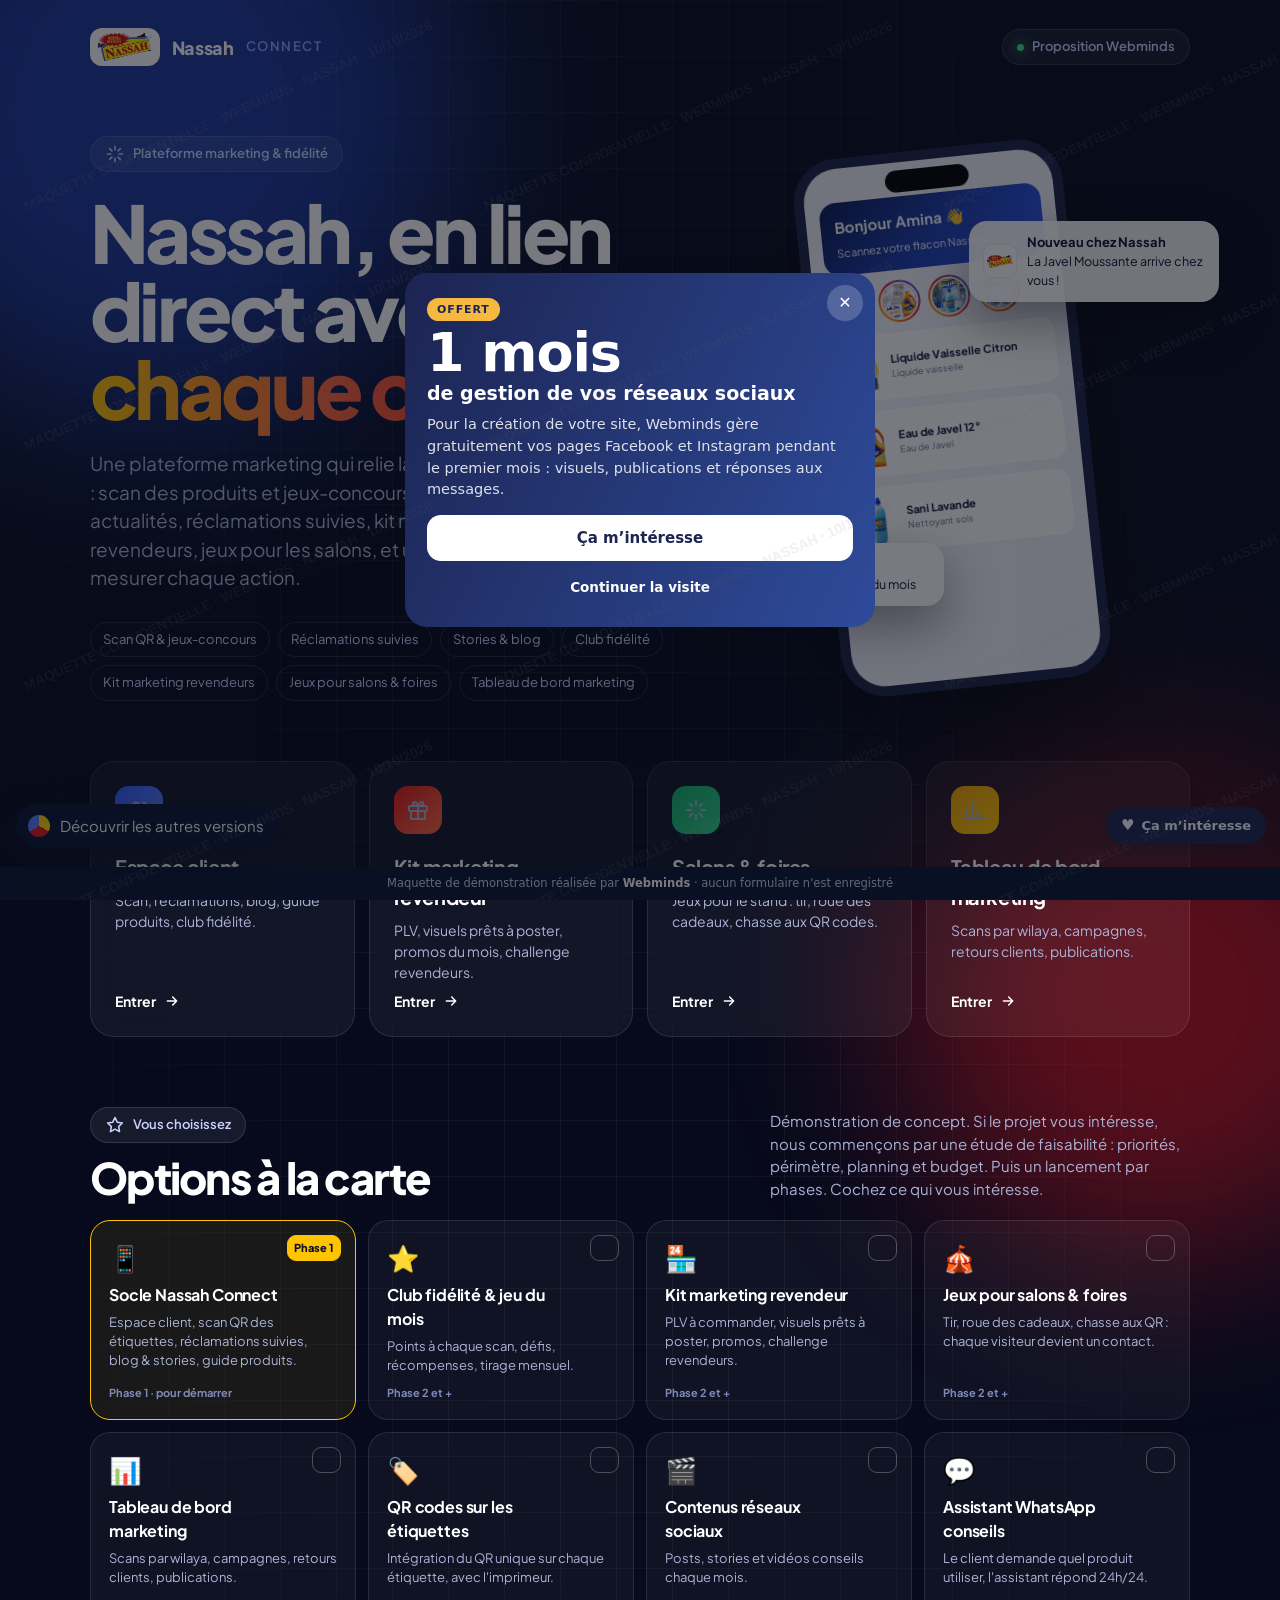
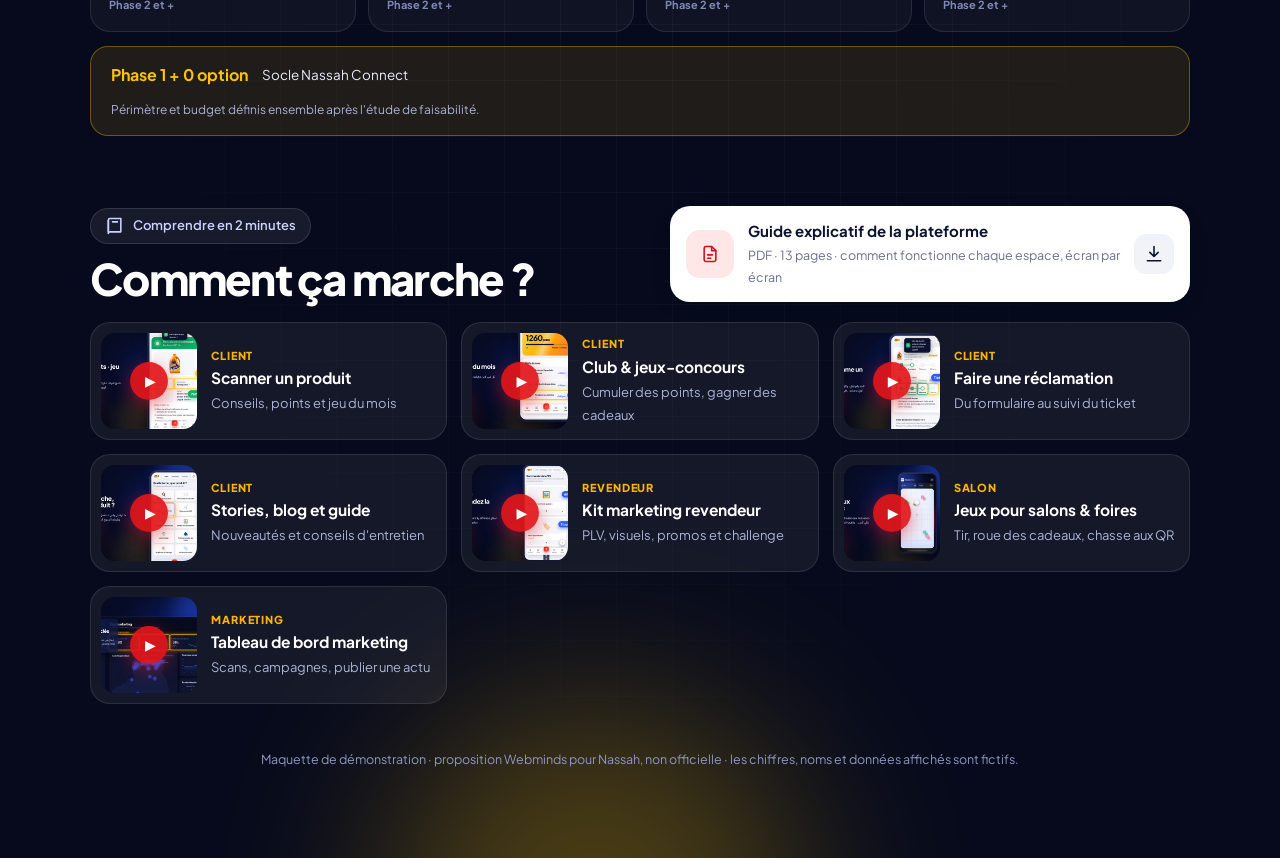
==== commit 2201e659: "Correctifs mobile : jeux lancés en plein écran, roue adaptée aux petits écrans, lecteur vidéo pleine" ====
--- a/connect/index.html
+++ b/connect/index.html
@@ -1 +1 @@
-<!DOCTYPE html><html lang="fr"><head><meta charset="utf-8"><meta name="viewport" content="width=device-width,initial-scale=1,viewport-fit=cover"><meta name="theme-color" content="#060a1c"><meta name="robots" content="noindex, nofollow, noarchive"><meta name="apple-mobile-web-app-capable" content="yes"><title>Nassah</title><link rel="icon" href="../img/logo-nassah.png"><link rel="preload" href="../fonts/plus-jakarta-sans-latin-800-normal.woff2" as="font" type="font/woff2" crossorigin><style>@font-face{font-family:Jak;src:url(../fonts/plus-jakarta-sans-latin-400-normal.woff2) format('woff2');font-weight:400;font-display:swap}@font-face{font-family:Jak;src:url(../fonts/plus-jakarta-sans-latin-500-normal.woff2) format('woff2');font-weight:500;font-display:swap}@font-face{font-family:Jak;src:url(../fonts/plus-jakarta-sans-latin-600-normal.woff2) format('woff2');font-weight:600;font-display:swap}@font-face{font-family:Jak;src:url(../fonts/plus-jakarta-sans-latin-700-normal.woff2) format('woff2');font-weight:700;font-display:swap}@font-face{font-family:Jak;src:url(../fonts/plus-jakarta-sans-latin-800-normal.woff2) format('woff2');font-weight:800;font-display:swap}@font-face{font-family:PlexAr;src:url(../fonts/ibm-plex-sans-arabic-arabic-500-normal.woff2) format('woff2');font-weight:500;font-display:swap}@font-face{font-family:PlexAr;src:url(../fonts/ibm-plex-sans-arabic-arabic-700-normal.woff2) format('woff2');font-weight:700;font-display:swap}:root{--bg:#f1f3f9;--card:#fff;--ink:#0c1230;--mut:#69708d;--line:#e5e8f1;--soft:#f6f7fb;--navy:#0a1a55;--royal:#2f5bff;--red:#e3161b;--yel:#ffc400;--ok:#10b26a;--warn:#f59e0b;--f:Jak,PlexAr,system-ui,sans-serif;--r:22px;--ease:cubic-bezier(.2,.8,.2,1);--sh:0 1px 2px rgba(12,18,48,.04),0 8px 24px rgba(12,18,48,.06)}.app[data-role=direction]{--bg:#070b1d;--card:#0f1530;--ink:#eef1ff;--mut:#8d95b8;--line:#1e2748;--soft:#141b3a;--sh:0 0 0 1px #1a2244}*{box-sizing:border-box;margin:0;padding:0}body,html{height:100%}body{font-family:var(--f);background:#f1f3f9;color:#0c1230;-webkit-font-smoothing:antialiased;font-size:15px;line-height:1.5;overflow-x:clip}img{display:block;max-width:100%}a{color:inherit;text-decoration:none}button,input,select,textarea{font:inherit;color:inherit}button{cursor:pointer;border:0;background:0 0}svg.i{width:20px;height:20px;flex:none}.ar{font-family:PlexAr,sans-serif;direction:rtl}.land{min-height:100vh;background:#060a1c;color:#fff;position:relative;overflow:hidden;display:flex;flex-direction:column}.land .glow{position:absolute;border-radius:50%;filter:blur(90px);opacity:.55;pointer-events:none}.land .g1{width:620px;height:620px;background:#2f5bff;left:-160px;top:-200px;animation:fl 14s ease-in-out infinite}.land .g2{width:520px;height:520px;background:#e3161b;right:-140px;top:30%;opacity:.38;animation:fl 18s ease-in-out infinite reverse}.land .g3{width:420px;height:420px;background:#ffc400;left:30%;bottom:-260px;opacity:.28;animation:fl 16s ease-in-out infinite}@keyframes fl{50%{transform:translate(40px,30px) scale(1.08)}}.land .grid-bg{position:absolute;inset:0;background-image:linear-gradient(rgba(255,255,255,.045) 1px,transparent 1px),linear-gradient(90deg,rgba(255,255,255,.045) 1px,transparent 1px);background-size:56px 56px;mask-image:radial-gradient(ellipse at 50% 30%,#000 30%,transparent 75%)}.land .in{position:relative;max-width:1180px;margin:0 auto;padding:28px clamp(18px,4vw,40px) 90px;width:100%;flex:1;display:flex;flex-direction:column}.land .tb{display:flex;justify-content:space-between;align-items:center}.brand{display:flex;align-items:center;gap:12px;font-weight:800;font-size:18px;letter-spacing:-.02em}.brand .lg{background:#fff;border-radius:12px;padding:5px 8px;display:flex}.brand .lg img{height:28px}.brand em{font-style:normal;font-weight:600;color:#8fa6ff;font-size:13px;letter-spacing:.12em;text-transform:uppercase}.land .tag{display:inline-flex;gap:8px;align-items:center;padding:7px 14px;border-radius:999px;background:rgba(255,255,255,.07);border:1px solid rgba(255,255,255,.12);font-size:13px;font-weight:600;color:#c9d3ff;backdrop-filter:blur(8px)}.land .tag i{width:7px;height:7px;border-radius:50%;background:#33e08f;box-shadow:0 0 12px #33e08f}.land .hero{display:grid;grid-template-columns:1.1fr .9fr;gap:40px;align-items:center;margin-top:clamp(36px,6vw,70px)}.land h1{font-size:clamp(40px,6.2vw,80px);line-height:.98;letter-spacing:-.045em;font-weight:800;margin:22px 0}.land h1 span{background:linear-gradient(90deg,#ffc400,#ff6a3d 45%,#e3161b);-webkit-background-clip:text;background-clip:text;color:transparent}.land p.lead{font-size:clamp(16px,1.5vw,19px);color:#aab3d6;max-width:54ch}.roles{display:grid;grid-template-columns:repeat(3,1fr);gap:14px;margin-top:clamp(36px,5vw,60px)}.role{position:relative;text-align:left;border-radius:24px;padding:24px;background:rgba(255,255,255,.05);border:1px solid rgba(255,255,255,.1);backdrop-filter:blur(14px);color:#fff;transition:.35s var(--ease);overflow:hidden;display:flex;flex-direction:column;gap:8px;min-height:210px}.role:hover{transform:translateY(-6px);background:rgba(255,255,255,.09);border-color:rgba(255,255,255,.25)}.role .ic{width:48px;height:48px;border-radius:14px;display:flex;align-items:center;justify-content:center;margin-bottom:10px}.role .ic svg{width:24px;height:24px}.role b{font-size:20px;letter-spacing:-.02em}.role span{color:#aab3d6;font-size:14px}.role .go{margin-top:auto;display:flex;align-items:center;gap:8px;font-weight:700;font-size:14px;color:#fff}.role .go svg{width:16px;height:16px;transition:.3s}.role:hover .go svg{transform:translateX(4px)}@media(max-width:600px){.land .tb .tag{display:none}}@media(max-width:860px){.land .hero{grid-template-columns:1fr}.roles{grid-template-columns:1fr}.role{min-height:0}.phonewrap{display:none}}.phonewrap{position:relative;height:520px;display:flex;justify-content:center;align-items:center}.phone{width:270px;height:540px;border-radius:44px;background:#0b1027;border:10px solid #1b2244;box-shadow:0 40px 90px rgba(0,0,0,.6),inset 0 0 0 1px rgba(255,255,255,.06);position:relative;overflow:hidden;transform:rotate(-6deg)}.phone .scr{position:absolute;inset:0;background:#f1f3f9;color:#0c1230;padding:34px 14px 14px;display:flex;flex-direction:column;gap:10px;font-size:11px}.phone .nt{position:absolute;top:8px;left:50%;transform:translateX(-50%);width:84px;height:22px;border-radius:12px;background:#000;z-index:3}.phone .mini-h{background:linear-gradient(135deg,#0a1a55,#2f5bff);border-radius:16px;color:#fff;padding:14px}.phone .mini-h b{font-size:15px;display:block;margin-bottom:6px}.phone .mini-s{display:flex;gap:8px}.phone .mini-s i{width:42px;height:42px;border-radius:50%;padding:2px;background:linear-gradient(45deg,#ffc400,#e3161b,#2f5bff)}.phone .mini-s i img{width:100%;height:100%;border-radius:50%;object-fit:cover;border:2px solid #f1f3f9}.phone .mini-c{background:#fff;border-radius:14px;padding:10px;display:flex;gap:10px;align-items:center}.phone .mini-c img{width:36px;height:46px;object-fit:contain}.phone .mini-c small{color:#69708d;display:block}.float-n{position:absolute;right:-6%;top:12%;background:rgba(255,255,255,.95);color:#0c1230;border-radius:18px;padding:12px 14px;display:flex;gap:10px;align-items:center;width:250px;box-shadow:0 20px 50px rgba(0,0,0,.4);animation:bob 5s ease-in-out infinite;font-size:12.5px;z-index:4}.float-n img{width:34px;height:34px;border-radius:9px;background:#fff;object-fit:contain;padding:3px;border:1px solid #eee}.float-n b{display:block;font-size:13px}.float-n.b{right:auto;left:-4%;top:auto;bottom:14%;animation-delay:-2.5s}.float-n .ok{width:34px;height:34px;border-radius:50%;background:#10b26a;color:#fff;display:flex;align-items:center;justify-content:center;flex:none}@keyframes bob{50%{transform:translateY(-10px)}}.land .pills{display:flex;flex-wrap:wrap;gap:8px;margin-top:30px}.land .pills span{font-size:13px;color:#c9d3ff;padding:7px 12px;border-radius:999px;border:1px solid rgba(255,255,255,.12)}.app{min-height:100vh;background:var(--bg);color:var(--ink);display:grid;grid-template-columns:270px 1fr;transition:background .4s}.side{position:sticky;top:0;height:100vh;padding:22px 16px 104px;display:flex;flex-direction:column;gap:18px;border-right:1px solid var(--line);background:var(--card)}.side .brand{color:var(--ink);font-size:17px;padding:0 8px}.side .brand .lg{box-shadow:0 0 0 1px var(--line)}.side .brand em{color:var(--royal)}.app[data-role=direction] .side .brand em{color:#8fa6ff}.seg{display:grid;grid-template-columns:repeat(3,1fr);background:var(--soft);border-radius:14px;padding:4px;gap:2px}.seg button{border-radius:10px;padding:8px 4px;font-size:12px;font-weight:700;color:var(--mut);transition:.25s}.seg button.on{background:var(--card);color:var(--ink);box-shadow:0 2px 8px rgba(12,18,48,.1)}.app[data-role=direction] .seg button.on{background:#232c55;color:#fff;box-shadow:none}.nav{display:flex;flex-direction:column;gap:2px}.nav a{display:flex;align-items:center;gap:12px;padding:11px 12px;border-radius:12px;font-weight:600;color:var(--mut);transition:.2s;position:relative}.nav a:hover{background:var(--soft);color:var(--ink)}.nav a.on{background:var(--soft);color:var(--ink)}.nav a.on:before{content:"";position:absolute;left:-16px;top:10px;bottom:10px;width:3px;border-radius:0 3px 3px 0;background:var(--red)}.nav a .bd{margin-left:auto;background:var(--red);color:#fff;font-size:11px;font-weight:800;border-radius:999px;padding:1px 7px}.side .me{margin-top:auto;display:flex;gap:10px;align-items:center;padding:12px;border-radius:16px;background:var(--soft)}.av{width:38px;height:38px;border-radius:50%;display:flex;align-items:center;justify-content:center;font-weight:800;color:#fff;flex:none;background:linear-gradient(135deg,#2f5bff,#e3161b)}.side .me b{display:block;font-size:14px}.side .me small{color:var(--mut);font-size:12px}.side .back{font-size:13px;color:var(--mut);display:flex;gap:8px;align-items:center;padding:0 8px}.main{min-width:0;padding:26px clamp(16px,3vw,40px) 120px}.topb{display:flex;justify-content:space-between;align-items:center;gap:16px;margin-bottom:24px}.topb h1{font-size:clamp(22px,2.4vw,30px);letter-spacing:-.03em;font-weight:800;line-height:1.15}.topb p{color:var(--mut);font-size:14px;margin-top:2px}.topb .acts{display:flex;gap:10px;align-items:center}.ib{width:44px;height:44px;border-radius:14px;background:var(--card);box-shadow:var(--sh);display:flex;align-items:center;justify-content:center;position:relative;color:var(--ink)}.ib .dot{position:absolute;top:10px;right:11px;width:9px;height:9px;border-radius:50%;background:var(--red);border:2px solid var(--card)}.mtop{display:none}.tabbar{display:none}@media(max-width:960px){.app{grid-template-columns:1fr}.side{display:none}.main{padding:0 16px 140px}.mtop{display:flex;position:sticky;top:0;z-index:30;background:color-mix(in srgb,var(--bg) 88%,transparent);backdrop-filter:blur(14px);margin:0 -16px 8px;padding:12px 16px;justify-content:space-between;align-items:center;gap:10px}.mtop .brand{color:var(--ink);font-size:15px}.mtop .brand .lg img{height:22px}.mtop .brand em{display:none}.mtop .seg{flex:1;max-width:250px}.mtop .seg button{font-size:11px;padding:7px 2px}.topb .acts{display:none}.tabbar{display:grid;grid-template-columns:repeat(5,1fr);position:fixed;left:10px;right:10px;bottom:46px;z-index:40;background:color-mix(in srgb,var(--card) 92%,transparent);backdrop-filter:blur(16px);border-radius:22px;box-shadow:0 12px 40px rgba(12,18,48,.18),0 0 0 1px var(--line);padding:6px}.tabbar a{display:flex;flex-direction:column;align-items:center;gap:2px;font-size:10.5px;font-weight:700;color:var(--mut);padding:7px 0;border-radius:16px}.tabbar a.on{color:var(--ink);background:var(--soft)}.tabbar a.fab{color:#fff}.tabbar a.fab span.c{width:46px;height:46px;margin-top:-22px;border-radius:16px;background:linear-gradient(135deg,var(--red),#ff5a36);display:flex;align-items:center;justify-content:center;box-shadow:0 10px 24px rgba(227,22,27,.4)}.tabbar a.fab small{color:var(--mut)}.vsw{bottom:118px!important}}.cardx{background:var(--card);border-radius:var(--r);box-shadow:var(--sh);padding:22px}.h2{flex-wrap:wrap;font-size:18px;font-weight:800;letter-spacing:-.02em;display:flex;justify-content:space-between;align-items:center;gap:10px;margin-bottom:14px}.h2 a{font-size:13px;color:var(--royal);font-weight:700}.app[data-role=direction] .h2 a{color:#8fa6ff}.g2{display:grid;grid-template-columns:1.35fr 1fr;gap:20px}.g3{display:grid;grid-template-columns:repeat(3,1fr);gap:16px}.g4{display:grid;grid-template-columns:repeat(4,1fr);gap:16px}@media(max-width:1180px){.g4{grid-template-columns:repeat(2,1fr)}}.g2.g2s{grid-template-columns:1fr 340px}@media(max-width:1100px){.g2,.g2.g2s{grid-template-columns:1fr}}@media(max-width:700px){.g3{grid-template-columns:1fr}.g4{gap:10px}}.stack{display:flex;flex-direction:column;gap:20px}.cmp>*,.g2>*,.g3>*,.g4>*,.stack>*{min-width:0}.btn{display:inline-flex;align-items:center;justify-content:center;gap:8px;height:46px;padding:0 20px;border-radius:14px;font-weight:700;font-size:14.5px;transition:.2s var(--ease);white-space:nowrap}.btn.p{background:var(--ink);color:var(--card)}.btn.r{background:linear-gradient(135deg,var(--red),#ff4d2e);color:#fff;box-shadow:0 8px 20px rgba(227,22,27,.28)}.btn.w{background:#fff;color:#0c1230}.btn.g{background:var(--soft);color:var(--ink)}.btn.gl{background:rgba(255,255,255,.14);color:#fff;border:1px solid rgba(255,255,255,.22);backdrop-filter:blur(6px)}.btn:active{transform:scale(.97)}.btn svg{width:18px;height:18px}.pill{display:inline-flex;align-items:center;gap:6px;border-radius:999px;padding:4px 10px;font-size:12px;font-weight:700}.pill.ok{background:#e3f8ee;color:#087a48}.pill.wa{background:#fff3dc;color:#9a5a00}.pill.bl{background:#e8eeff;color:#2343c9}.pill.rd{background:#ffe7e7;color:#b10d12}.pill.gy{background:var(--soft);color:var(--mut)}.app[data-role=direction] .pill.ok{background:#0c3a29;color:#4ee6a0}.app[data-role=direction] .pill.wa{background:#3a2a08;color:#ffc65c}.app[data-role=direction] .pill.bl{background:#16245a;color:#9db2ff}.app[data-role=direction] .pill.rd{background:#3d0f16;color:#ff8a8a}.demo{display:inline-flex;gap:6px;align-items:center;font-size:11.5px;font-weight:700;color:#9a5a00;background:#fff3dc;border-radius:999px;padding:4px 10px}.demo:before{content:"";width:6px;height:6px;border-radius:50%;background:var(--warn)}.app[data-role=direction] .demo{background:#3a2a08;color:#ffc65c}.hc{position:relative;overflow:hidden;border-radius:28px;padding:clamp(22px,3vw,34px);color:#fff;background:radial-gradient(120% 140% at 100% 0,#3b6bff 0,#1531a8 38%,#0a1a55 75%);min-height:250px;display:flex;flex-direction:column;justify-content:space-between;gap:20px}.hc:before{content:"";position:absolute;width:300px;height:300px;right:-60px;bottom:-140px;background:radial-gradient(closest-side,rgba(227,22,27,.65),transparent);filter:blur(10px)}.hc .qr{position:absolute;right:clamp(14px,4vw,40px);top:50%;transform:translateY(-50%) rotate(8deg);width:clamp(110px,14vw,160px);aspect-ratio:1;border-radius:22px;background:#fff;padding:12px;box-shadow:0 20px 50px rgba(0,0,0,.35)}.hc .qr svg{width:100%;height:100%}.hc .qr:after{content:"";position:absolute;left:8px;right:8px;height:3px;border-radius:3px;background:#e3161b;box-shadow:0 0 14px #e3161b;top:12px;animation:scan 2.4s ease-in-out infinite}@keyframes scan{50%{top:calc(100% - 15px)}}.hc>div:first-child{max-width:calc(100% - clamp(120px,17vw,200px));position:relative}.hc h2{font-size:clamp(24px,3vw,34px);letter-spacing:-.03em;line-height:1.08;max-width:15ch;position:relative}.hc p{color:#c6d1ff;max-width:36ch;position:relative;margin-top:8px}.hc .acts{display:flex;gap:10px;flex-wrap:wrap;position:relative}@media(max-width:600px){.hc .qr{width:88px;top:26px;transform:rotate(8deg)}.hc h2{max-width:11ch}.hc p{max-width:26ch}}.stories{display:flex;gap:14px;overflow-x:auto;padding:4px 2px 10px;scrollbar-width:none;margin-bottom:6px}.stories::-webkit-scrollbar{display:none}.sto{display:flex;flex-direction:column;align-items:center;gap:6px;width:76px;flex:none;font-size:11.5px;font-weight:600;text-align:center;line-height:1.2}.sto .rg{width:70px;height:70px;border-radius:50%;padding:3px;background:conic-gradient(from 200deg,#ffc400,#ff6a3d,#e3161b,#2f5bff,#ffc400)}.sto.seen .rg{background:var(--line)}.sto .rg img{width:100%;height:100%;border-radius:50%;object-fit:cover;border:3px solid var(--bg)}.qa{display:grid;grid-template-columns:repeat(4,1fr);gap:12px}.qa a{background:var(--card);border-radius:20px;box-shadow:var(--sh);padding:16px;display:flex;flex-direction:column;gap:10px;font-weight:700;font-size:14px;transition:.25s var(--ease)}.qa a:hover{transform:translateY(-3px)}.qa a small{display:block;font-weight:500;color:var(--mut);font-size:12px}.qa .ic{width:42px;height:42px;border-radius:13px;display:flex;align-items:center;justify-content:center}@media(max-width:700px){.qa{grid-template-columns:1fr 1fr}}.ic.b{background:#e8eeff;color:#2343c9}.ic.r{background:#ffe7e7;color:#d0121a}.ic.y{background:#fff4cc;color:#946c00}.ic.g{background:#e3f8ee;color:#087a48}.ic.v{background:#efe8ff;color:#6a3fd6}.rows{display:flex;flex-direction:column}.row{display:flex;gap:14px;align-items:center;padding:13px 0;border-bottom:1px solid var(--line)}.row:last-child{border-bottom:0}.row .dt{width:52px;height:56px;border-radius:14px;background:var(--soft);display:flex;flex-direction:column;align-items:center;justify-content:center;flex:none;line-height:1}.row .dt b{font-size:19px}.row .dt small{font-size:11px;color:var(--mut);text-transform:uppercase;font-weight:700;margin-top:3px}.row .tx{flex:1;min-width:0}.row .tx b{display:block;font-size:14.5px}.row .tx small{color:var(--mut);font-size:12.5px}.row .th{width:56px;height:56px;border-radius:14px;object-fit:cover;flex:none}.trk{display:flex;align-items:flex-start;margin-top:16px}.trk div{flex:1;display:flex;flex-direction:column;align-items:center;gap:8px;position:relative;font-size:11.5px;font-weight:700;color:var(--mut);text-align:center}.trk div:before{content:"";position:absolute;top:13px;left:-50%;right:50%;height:3px;background:var(--line);z-index:0}.trk div:first-child:before{display:none}.trk div.c:before,.trk div.d:before{background:var(--ok)}.trk i{width:28px;height:28px;border-radius:50%;background:var(--soft);border:3px solid var(--line);position:relative;z-index:1;display:flex;align-items:center;justify-content:center}.trk .d i{background:var(--ok);border-color:var(--ok);color:#fff}.trk .c i{border-color:var(--ok);background:var(--card);box-shadow:0 0 0 5px rgba(16,178,106,.18);animation:pu 1.6s infinite}.trk .c,.trk .d{color:var(--ink)}.trk i svg{width:14px;height:14px}@keyframes pu{50%{box-shadow:0 0 0 9px rgba(16,178,106,0)}}.hs{display:flex;gap:16px;overflow-x:auto;scroll-snap-type:x mandatory;padding-bottom:8px;scrollbar-width:none}.hs::-webkit-scrollbar{display:none}.nc{flex:none;width:280px;scroll-snap-align:start;background:var(--card);border-radius:20px;overflow:hidden;box-shadow:var(--sh);display:flex;flex-direction:column}.nc .im{aspect-ratio:16/10;overflow:hidden}.nc .im img{width:100%;height:100%;object-fit:cover;transition:.5s}.nc:hover .im img{transform:scale(1.05)}.nc .tx{padding:14px 16px 16px}.nc .tx small{color:var(--red);font-weight:800;font-size:11.5px;text-transform:uppercase;letter-spacing:.06em}.nc .tx b{display:block;font-size:15px;line-height:1.3;margin-top:4px}.scanv{position:relative;border-radius:28px;overflow:hidden;background:#05081a;aspect-ratio:4/3;max-height:460px;display:flex;align-items:center;justify-content:center}.scanv .cam{position:absolute;inset:0;background:radial-gradient(60% 60% at 50% 50%,#1b2350,#05081a);opacity:.9}.scanv .cam img{position:absolute;left:50%;top:52%;height:78%;transform:translate(-50%,-50%) rotate(-4deg);filter:blur(1.2px) brightness(.85);opacity:0;transition:.6s}.scanv.has .cam img{opacity:.9}.scanv .fr{position:relative;width:min(56%,260px);aspect-ratio:1;z-index:2}.scanv .fr span{position:absolute;width:42px;height:42px;border:4px solid #fff;border-radius:6px}.scanv .fr span:first-child{left:0;top:0;border-right:0;border-bottom:0}.scanv .fr span:nth-child(2){right:0;top:0;border-left:0;border-bottom:0}.scanv .fr span:nth-child(3){left:0;bottom:0;border-right:0;border-top:0}.scanv .fr span:nth-child(4){right:0;bottom:0;border-left:0;border-top:0}.scanv .fr i{position:absolute;left:6%;right:6%;height:3px;background:#ff3b3b;box-shadow:0 0 18px 2px #ff3b3b;border-radius:3px;top:8%;animation:scan2 2s ease-in-out infinite}@keyframes scan2{50%{top:90%}}.scanv video{position:absolute;inset:0;width:100%;height:100%;object-fit:cover;opacity:0;transition:.4s}.scanv.live video{opacity:1}.scanv.live .cam img{opacity:0}.scanv.live .camb{display:none}.scanv .camb{position:absolute;top:16px;right:16px;z-index:3;height:40px;font-size:13.5px}.scanv .lbl{position:absolute;bottom:18px;left:0;right:0;text-align:center;color:#fff;font-weight:700;font-size:14px;z-index:2}.scanv.done .fr span{border-color:#33e08f}.scanv.bad .fr span{border-color:#ff4d4d}.chips{display:flex;flex-wrap:wrap;gap:8px}.chips button{display:flex;align-items:center;gap:8px;background:var(--card);box-shadow:var(--sh);border-radius:999px;padding:6px 14px 6px 6px;font-weight:700;font-size:13px;transition:.2s}.chips button img{width:28px;height:28px;object-fit:contain;background:var(--soft);border-radius:50%;padding:2px}.chips button.on,.chips button:hover{box-shadow:0 0 0 2px var(--royal)}.res{border-radius:24px;overflow:hidden;background:var(--card);box-shadow:var(--sh);animation:rise .5s var(--ease)}@keyframes rise{from{opacity:0;transform:translateY(16px)}}.res .top{padding:20px;display:flex;gap:16px;align-items:center;color:#fff}.res .top.ok{background:linear-gradient(135deg,#0c9f5f,#10b26a)}.res .top.ko{background:linear-gradient(135deg,#b80d12,#e3161b)}.res .top .ok-i{width:52px;height:52px;border-radius:50%;background:rgba(255,255,255,.2);display:flex;align-items:center;justify-content:center;flex:none}.res .top .ok-i svg{width:28px;height:28px}.res .top b{font-size:19px;display:block;letter-spacing:-.02em}.res .bd{padding:20px;display:grid;grid-template-columns:140px 1fr;gap:22px}.res .bd .pim{background:var(--soft);border-radius:18px;display:flex;align-items:center;justify-content:center;padding:14px;height:200px}.res .bd .pim img{max-height:100%;width:auto}.kv{display:grid;grid-template-columns:1fr 1fr;gap:10px;margin:14px 0}.kv div{background:var(--soft);border-radius:14px;padding:10px 12px}.kv small{display:block;color:var(--mut);font-size:11.5px;font-weight:600}.kv b{font-size:14px}@media(max-width:600px){.res .bd{grid-template-columns:1fr}.res .bd .pim{height:180px}}.fm{display:grid;grid-template-columns:1fr 1fr;gap:14px}.fm .fl{grid-column:1/-1}.fm label{display:flex;flex-direction:column;gap:6px;font-size:12.5px;font-weight:700;color:var(--mut)}.fm input,.fm select,.fm textarea{border:1.5px solid var(--line);background:var(--soft);border-radius:14px;padding:12px 14px;font-size:15px;font-weight:500;color:var(--ink);outline:0;transition:.2s}.fm input:focus,.fm select:focus,.fm textarea:focus{border-color:var(--royal);background:var(--card)}.fm textarea{min-height:100px;resize:vertical}.types{display:flex;flex-wrap:wrap;gap:8px}.types label{flex-direction:row}.types input{display:none}.types span{padding:9px 14px;border-radius:12px;background:var(--soft);border:1.5px solid var(--line);font-size:13.5px;font-weight:700;color:var(--ink);cursor:pointer;transition:.2s}.types input:checked+span{background:var(--ink);color:var(--card);border-color:var(--ink)}.up{border:2px dashed var(--line);border-radius:16px;padding:18px;display:flex;gap:14px;align-items:center;cursor:pointer;color:var(--mut);font-weight:600;font-size:13.5px}.up img{width:64px;height:64px;border-radius:12px;object-fit:cover}@media(max-width:600px){.fm{grid-template-columns:1fr}}.needs{display:grid;grid-template-columns:repeat(5,1fr);gap:10px}.needs button{background:var(--card);box-shadow:var(--sh);border-radius:18px;padding:16px 10px;display:flex;flex-direction:column;align-items:center;gap:8px;font-weight:700;font-size:13px;text-align:center;transition:.2s;line-height:1.25}.needs button em{font-style:normal;font-size:30px}.needs button.on{box-shadow:0 0 0 2.5px var(--royal);transform:translateY(-2px)}@media(max-width:900px){.needs{grid-template-columns:repeat(2,1fr)}}.rec{display:grid;grid-template-columns:repeat(auto-fill,minmax(260px,1fr));gap:16px;margin-top:18px}.rc{background:var(--card);border-radius:22px;box-shadow:var(--sh);overflow:hidden;animation:rise .5s var(--ease) both}.rc .im{height:180px;display:flex;align-items:flex-end;justify-content:center;padding:16px}.rc .im img{max-height:100%;width:auto;filter:drop-shadow(0 12px 14px rgba(0,0,0,.2))}.rc .im img.ph{width:100%;height:100%;object-fit:cover;border-radius:12px;filter:none}.rc .tx{padding:16px 18px 20px}.rc .tx b{font-size:16px}.rc ol{margin:10px 0 0 18px;font-size:13.5px;color:var(--mut);display:flex;flex-direction:column;gap:4px}.loy{position:relative;overflow:hidden;border-radius:28px;padding:26px;color:#0c1230;background:linear-gradient(120deg,#ffd84d,#ffb300 45%,#ff7a2f);min-height:220px}.loy:after{content:"";position:absolute;inset:0;background:linear-gradient(110deg,transparent 30%,rgba(255,255,255,.45) 45%,transparent 60%);transform:translateX(-100%);animation:sh 4s ease-in-out infinite}@keyframes sh{100%,60%{transform:translateX(100%)}}.loy .pts{font-size:58px;font-weight:800;letter-spacing:-.05em;line-height:1}.loy .bar{height:10px;border-radius:10px;background:rgba(12,18,48,.15);margin-top:16px;overflow:hidden}.loy .bar i{display:block;height:100%;width:68%;background:#0c1230;border-radius:10px}.ch{display:flex;gap:14px;align-items:center;padding:14px;border-radius:18px;background:var(--soft)}.ch .pr{margin-left:auto;font-weight:800;color:var(--royal);white-space:nowrap}.ch .ic{width:44px;height:44px;border-radius:14px;display:flex;align-items:center;justify-content:center;flex:none}.rw{border-radius:20px;padding:18px;background:var(--card);box-shadow:var(--sh);display:flex;flex-direction:column;gap:8px}.rw .e{font-size:34px}.rw b{font-size:15px}.rw small{color:var(--mut)}.mapw{position:relative}.mapw svg{width:100%;height:auto;display:block}.mapw path.dz{fill:var(--soft);stroke:var(--line);stroke-width:1.5}.app[data-role=direction] .mapw path.dz{fill:#141c40;stroke:#2a3566}.mapw .bub{transition:r .6s var(--ease)}.mapw .pulse{animation:pr 2.4s ease-out infinite;transform-box:fill-box;transform-origin:center}@keyframes pr{from{opacity:.7;transform:scale(1)}to{opacity:0;transform:scale(2.6)}}.mapw text{font-size:11px;font-weight:700;fill:var(--mut)}.tg{display:flex;gap:6px;background:var(--soft);border-radius:12px;padding:4px}.tg button{padding:7px 12px;border-radius:9px;font-size:12.5px;font-weight:700;color:var(--mut)}.tg button.on{background:var(--card);color:var(--ink)}.app[data-role=direction] .tg button.on{background:#232c55}.kpi{background:var(--card);border-radius:20px;box-shadow:var(--sh);padding:18px;display:flex;flex-direction:column;gap:6px;position:relative;overflow:hidden}.kpi small{color:var(--mut);font-weight:600;font-size:12.5px}.kpi b{font-size:clamp(24px,2.4vw,32px);letter-spacing:-.04em;line-height:1.05}.kpi .dl{font-size:12px;font-weight:800}.kpi .dl.u{color:var(--ok)}.kpi .dl.d{color:#ff6b6b}.kpi svg.sp{position:absolute;right:12px;bottom:12px;width:90px;height:34px;opacity:.9}@media(max-width:700px){.kpi svg.sp{display:none}}.chart svg{width:100%;height:auto;display:block}.bars{display:flex;flex-direction:column;gap:12px}.bars div{display:grid;grid-template-columns:130px 1fr 54px;gap:12px;align-items:center;font-size:13px;font-weight:600}.bars i{height:10px;border-radius:10px;background:var(--soft);overflow:hidden;display:block}.bars i em{display:block;height:100%;border-radius:10px;background:linear-gradient(90deg,#2f5bff,#8a5bff);width:0;transition:width 1.2s var(--ease)}.bars span{text-align:right;color:var(--mut)}.tbl{width:100%;border-collapse:collapse;font-size:13.5px}.tbl th{text-align:left;color:var(--mut);font-weight:700;font-size:12px;padding:0 10px 10px;text-transform:uppercase;letter-spacing:.05em}.tbl td{padding:12px 10px;border-top:1px solid var(--line);vertical-align:middle}.tbl td b{display:block}.tbl td small{color:var(--mut)}.tblw{overflow-x:auto}.cmp{display:grid;grid-template-columns:1fr 300px;gap:20px;align-items:start}@media(max-width:900px){.cmp{grid-template-columns:1fr}}.pv{border-radius:30px;background:linear-gradient(160deg,#1a2350,#0b1030);padding:18px 14px;min-height:300px;position:relative;border:1px solid #232c55}.pv .tm{color:#fff;text-align:center;font-size:44px;font-weight:300;letter-spacing:-.03em;margin-top:6px}.pv .dy{color:#aab3d6;text-align:center;font-size:12.5px;margin-bottom:16px}.pv .nt{background:rgba(255,255,255,.88);color:#0c1230;border-radius:16px;padding:10px 12px;display:flex;gap:10px;align-items:flex-start;transform:translateY(-10px);opacity:0;transition:.5s var(--ease)}.pv .nt.o{transform:none;opacity:1}.pv .nt img{width:30px;height:30px;border-radius:8px;background:#fff;object-fit:contain;padding:2px;border:1px solid #eee;flex:none}.pv .nt b{font-size:12.5px;display:block}.pv .nt p{font-size:12px;line-height:1.35;color:#333}.pv .nt small{color:#777;font-size:10.5px}.cat{display:grid;grid-template-columns:repeat(auto-fill,minmax(210px,1fr));gap:14px}.pp{background:var(--card);border-radius:20px;box-shadow:var(--sh);padding:14px;display:flex;flex-direction:column;gap:8px}.pp .im{height:140px;background:var(--soft);border-radius:14px;display:flex;align-items:flex-end;justify-content:center;padding:10px}.pp .im img{max-height:100%;width:auto}.pp .im img.ph{width:100%;height:100%;object-fit:cover;border-radius:10px}.pp b{font-size:14px;line-height:1.25}.pp small{color:var(--mut);font-size:12px}.stp{display:flex;align-items:center;justify-content:space-between;background:var(--soft);border-radius:12px;padding:4px;margin-top:auto}.stp button{width:34px;height:34px;border-radius:10px;background:var(--card);font-weight:800;font-size:18px;box-shadow:var(--sh)}.stp span{font-weight:800;font-size:14px}.cart{position:sticky;top:20px}.cart .ln{display:flex;justify-content:space-between;padding:8px 0;border-bottom:1px solid var(--line);font-size:13.5px}.docs{display:grid;grid-template-columns:repeat(auto-fill,minmax(260px,1fr));gap:12px}.doc{display:flex;gap:12px;align-items:center;padding:14px;border-radius:18px;background:var(--card);box-shadow:var(--sh)}.doc .ic{width:44px;height:44px;border-radius:12px;display:flex;align-items:center;justify-content:center;flex:none}.doc b{display:block;font-size:14px}.doc small{color:var(--mut);font-size:12px}.doc .dlb{margin-left:auto;width:36px;height:36px;border-radius:10px;background:var(--soft);display:flex;align-items:center;justify-content:center}.art{max-width:760px}.art .cv{border-radius:24px;overflow:hidden;aspect-ratio:16/9;margin:18px 0 26px}.art .cv img{width:100%;height:100%;object-fit:cover}.art h1{font-size:clamp(26px,3.6vw,40px);letter-spacing:-.035em;line-height:1.1}.art p{font-size:17px;line-height:1.75;margin-bottom:18px}.art h3{font-size:21px;margin:26px 0 10px;letter-spacing:-.02em}.art ul{margin:0 0 20px 20px;display:flex;flex-direction:column;gap:8px;font-size:16px}.art blockquote{border-radius:20px;background:var(--soft);padding:20px 22px;font-size:19px;font-weight:700;margin:24px 0;border-left:4px solid var(--red)}.bgrid{display:grid;grid-template-columns:repeat(auto-fill,minmax(270px,1fr));gap:18px}.bgrid .nc{width:auto}.sv{position:fixed;inset:0;z-index:2147483200;background:rgba(3,5,15,.92);display:flex;align-items:center;justify-content:center;opacity:0;pointer-events:none;transition:.3s}.sv.o{opacity:1;pointer-events:auto}.sv .bx{position:relative;width:min(420px,100vw);height:min(760px,100vh);border-radius:24px;overflow:hidden;background:#000}.sv .bx img{width:100%;height:100%;object-fit:cover}.sv .pg{position:absolute;top:12px;left:12px;right:12px;display:flex;gap:4px;z-index:2}.sv .pg i{flex:1;height:3px;border-radius:3px;background:rgba(255,255,255,.35);overflow:hidden}.sv .pg i em{display:block;height:100%;width:0;background:#fff}.sv .pg i.d em{width:100%}.sv .pg i.a em{animation:pg 5s linear forwards}@keyframes pg{to{width:100%}}.sv .hd{position:absolute;top:26px;left:14px;right:14px;display:flex;align-items:center;gap:10px;color:#fff;z-index:2;font-weight:700;font-size:14px}.sv .hd img{width:34px;height:34px;border-radius:50%;background:#fff;object-fit:contain;padding:2px}.sv .hd button{margin-left:auto;color:#fff;font-size:26px;line-height:1}.sv .cp{position:absolute;left:0;right:0;bottom:0;padding:70px 20px 26px;background:linear-gradient(transparent,rgba(0,0,0,.85));color:#fff;z-index:2}.sv .cp b{font-size:20px;display:block;margin-bottom:6px;letter-spacing:-.02em}.sv .cp p{font-size:14px;color:#dde3ff}.sv .cp a{display:inline-flex;margin-top:14px}.sv .nv{position:absolute;top:0;bottom:0;width:35%;z-index:1}.sv .nv.l{left:0}.sv .nv.r{right:0}.toast{position:fixed;left:50%;top:18px;transform:translate(-50%,-160%);z-index:9800;background:#0c1230;color:#fff;border-radius:18px;padding:12px 18px 12px 12px;display:flex;gap:12px;align-items:center;box-shadow:0 20px 50px rgba(0,0,0,.35);transition:.45s var(--ease);max-width:calc(100vw - 24px);font-weight:600;font-size:14px}.toast.o{transform:translate(-50%,0)}.toast .ti{width:34px;height:34px;border-radius:10px;background:#10b26a;display:flex;align-items:center;justify-content:center;flex:none}.toast .ti svg{width:18px;height:18px}.fade{animation:fd .45s var(--ease)}@keyframes fd{from{opacity:0;transform:translateY(10px)}}.sec-t{font-size:12px;font-weight:800;letter-spacing:.1em;text-transform:uppercase;color:var(--mut);margin:6px 0 10px}.empty{color:var(--mut);font-size:14px;padding:10px 0}.ltut{margin-top:clamp(40px,6vw,70px)}.lth{display:flex;justify-content:space-between;align-items:end;gap:20px;flex-wrap:wrap;margin-bottom:20px}.lth h2{font-size:clamp(28px,3.4vw,44px);letter-spacing:-.04em;font-weight:800;margin-top:12px;line-height:1.05}.tgrid{display:grid;grid-template-columns:repeat(3,1fr);gap:14px}@media(max-width:900px){.tgrid{grid-template-columns:1fr 1fr}}@media(max-width:560px){.tgrid{grid-template-columns:1fr}}.tcard{display:flex;gap:14px;align-items:center;text-align:left;border-radius:20px;padding:10px;background:var(--card,#fff);box-shadow:var(--sh);transition:.25s var(--ease);color:var(--ink)}.tcard:hover{transform:translateY(-3px)}.land .tcard{background:rgba(255,255,255,.06);border:1px solid rgba(255,255,255,.1);box-shadow:none;color:#fff}.tim{position:relative;width:96px;height:96px;border-radius:14px;overflow:hidden;flex:none;background:#111}.tim img{width:100%;height:100%;object-fit:cover;object-position:top}.tim i{position:absolute;inset:0;margin:auto;width:38px;height:38px;border-radius:50%;background:rgba(227,22,27,.92);color:#fff;font-style:normal;display:flex;align-items:center;justify-content:center;font-size:14px;padding-left:3px;box-shadow:0 6px 18px rgba(227,22,27,.5)}.ttx small{display:block;font-size:11px;font-weight:800;letter-spacing:.08em;text-transform:uppercase;color:var(--red)}.land .ttx small{color:#ffb400}.ttx b{display:block;font-size:15.5px;margin:2px 0}.ttx span{font-size:13px;color:var(--mut)}.land .ttx span{color:#aab3d6}.pdfc{display:flex;gap:14px;align-items:center;border-radius:20px;padding:14px 16px;background:var(--card,#fff);box-shadow:var(--sh);color:var(--ink);max-width:520px}.land .pdfc{background:#fff;color:#0c1230}.pdfc .pi{width:48px;height:48px;border-radius:14px;background:#ffe7e7;color:#d0121a;display:flex;align-items:center;justify-content:center;flex:none}.pdfc b{display:block;font-size:15px}.pdfc small{font-size:12.5px;color:#69708d}.pdfc .pd{margin-left:auto;width:40px;height:40px;border-radius:12px;background:#f1f3f9;display:flex;align-items:center;justify-content:center;flex:none;color:#0c1230}.vm{position:fixed;inset:0;z-index:2147483200;background:rgba(3,5,15,.88);display:flex;align-items:center;justify-content:center;padding:16px;opacity:0;pointer-events:none;transition:.25s}.vm.o{opacity:1;pointer-events:auto}.vb{background:#0c1230;border-radius:22px;overflow:hidden;max-width:min(960px,100%);max-height:100%;display:flex;flex-direction:column}.vh{display:flex;justify-content:space-between;align-items:center;padding:12px 16px;color:#fff}.vh button{color:#fff;font-size:26px;line-height:1}.vb video{display:block;max-width:100%;max-height:calc(100vh - 110px);background:#000}</style><style>.roles{grid-template-columns:repeat(4,1fr)}@media(max-width:1100px){.roles{grid-template-columns:repeat(2,1fr)}}@media(max-width:600px){.roles{grid-template-columns:1fr}}.opts{margin-top:clamp(40px,6vw,70px)}.opts .osub{color:#aab3d6;max-width:420px;font-size:15px}.ogrid{display:grid;grid-template-columns:repeat(4,1fr);gap:12px}@media(max-width:1100px){.ogrid{grid-template-columns:repeat(2,1fr)}}@media(max-width:560px){.ogrid{grid-template-columns:1fr}}.opt{position:relative;text-align:left;border-radius:20px;padding:18px 18px 18px;background:rgba(255,255,255,.04);border:1.5px solid rgba(255,255,255,.1);color:#fff;display:flex;flex-direction:column;gap:6px;transition:.25s var(--ease);cursor:pointer;font:inherit}.opt:hover{background:rgba(255,255,255,.08)}.opt .oe{font-size:26px}.opt b{font-size:16px;letter-spacing:-.01em;padding-right:34px}.opt span{color:#aab3d6;font-size:13px;line-height:1.45}.opt .ock{position:absolute;top:14px;right:14px;min-width:26px;height:26px;border-radius:9px;border:1.5px solid rgba(255,255,255,.25);display:flex;align-items:center;justify-content:center;font-style:normal;font-size:11px;font-weight:800;color:transparent;padding:0 6px}.opt .ock svg{width:15px;height:15px}.opt.on{border-color:#ffc400;background:rgba(255,196,0,.08)}.opt.on .ock{background:#ffc400;border-color:#ffc400;color:#0c1230}.opt.base .ock{color:#0c1230}.osum{margin-top:14px;border-radius:18px;padding:16px 20px;background:rgba(255,196,0,.1);border:1px solid rgba(255,196,0,.35);display:flex;gap:14px;align-items:center;flex-wrap:wrap}.osum b{color:#ffc400;font-size:16px}.osum span{color:#e8ecff;font-size:13.5px}.dnote{margin-top:46px;text-align:center;color:#8d97c2;font-size:12.5px}.dnote.in{margin:34px 0 10px;color:var(--mut);font-size:12px}.gcard{background:var(--card);border-radius:22px;box-shadow:var(--sh);padding:22px;display:flex;flex-direction:column;gap:8px;transition:.25s var(--ease);color:var(--ink)}.gcard:hover{transform:translateY(-4px)}.gcard .ge{width:58px;height:58px;border-radius:18px;display:flex;align-items:center;justify-content:center;font-size:30px;margin-bottom:6px}.gcard b{font-size:18px}.gcard>span:not(.ge):not(.go){color:var(--mut);font-size:13.5px;line-height:1.5}.gcard .go{margin-top:auto;padding-top:8px;font-weight:800;display:flex;gap:8px;align-items:center;color:var(--red)}.gv{display:grid;grid-template-columns:auto 1fr;gap:28px;align-items:start}@media(max-width:900px){.gv{grid-template-columns:1fr}}.gphone{display:flex;flex-direction:column;align-items:center}.gp{width:360px;height:740px;border-radius:52px;background:#0b1027;border:12px solid #141a36;box-shadow:0 40px 80px rgba(6,10,28,.35),inset 0 0 0 1px rgba(255,255,255,.06);position:relative;overflow:hidden}.gp .nt{position:absolute;top:10px;left:50%;transform:translateX(-50%);width:96px;height:26px;border-radius:20px;background:#000;z-index:3}.gp iframe{width:100%;height:100%;border:0;display:block;background:#060a1c}@media(max-width:600px){.gp{width:100%;max-width:340px;height:640px;border-width:8px;border-radius:40px}}.tryq{display:flex;gap:18px;align-items:center}.tryq p{color:var(--mut);font-size:13.5px;margin:6px 0 12px}.qrb{width:132px;flex:none;border-radius:14px;overflow:hidden;background:#fff;padding:6px;box-shadow:0 0 0 1px var(--line)}.qrb svg{display:block;width:100%;height:auto}.qr4{display:grid;grid-template-columns:repeat(4,1fr);gap:10px;text-align:center}.qr4 .qrb{width:100%}.qr4 small{display:block;margin-top:6px;font-size:11.5px;color:var(--mut);font-weight:700}@media(max-width:560px){.tryq{flex-direction:column;align-items:flex-start}.qr4{grid-template-columns:repeat(2,1fr)}}button.rw{font:inherit;color:inherit;cursor:pointer;border:0}.seg{grid-template-columns:repeat(4,1fr)}.seg button{padding-left:1px;padding-right:1px}.opt .oph{font-style:normal;font-size:11px;font-weight:700;color:#7f89b8;margin-top:auto;padding-top:4px}.osum .ofz{flex-basis:100%;color:#aab3d6;font-size:12px}</style></head><body><div id="root"></div><script>const _0x4822c7=_0x4a67;(function(_0x4f3869,_0x5021eb){const _0x4647bb=_0x4a67,_0x17522d=_0x4f3869();while(!![]){try{const _0x51d1ee=-parseInt(_0x4647bb(0x1e3))/0x1*(-parseInt(_0x4647bb(0xa0))/0x2)+parseInt(_0x4647bb(0x13e))/0x3+-parseInt(_0x4647bb(0xa2))/0x4*(parseInt(_0x4647bb(0x12a))/0x5)+parseInt(_0x4647bb(0xd2))/0x6*(-parseInt(_0x4647bb(0x1b1))/0x7)+-parseInt(_0x4647bb(0xad))/0x8*(parseInt(_0x4647bb(0x17a))/0x9)+-parseInt(_0x4647bb(0x141))/0xa*(-parseInt(_0x4647bb(0x132))/0xb)+parseInt(_0x4647bb(0x18d))/0xc*(parseInt(_0x4647bb(0x10e))/0xd);if(_0x51d1ee===_0x5021eb)break;else _0x17522d['push'](_0x17522d['shift']());}catch(_0x340091){_0x17522d['push'](_0x17522d['shift']());}}}(_0x2b0d,0x6cf88));const _0x167ef2=(function(){let _0x1714fc=!![];return function(_0x8cda9c,_0x1ed627){const _0x53787f=_0x1714fc?function(){const _0x18c268=_0x4a67;if(_0x1ed627){const _0x1ec538=_0x1ed627[_0x18c268(0x185)](_0x8cda9c,arguments);return _0x1ed627=null,_0x1ec538;}}:function(){};return _0x1714fc=![],_0x53787f;};}()),_0x56f618=_0x167ef2(this,function(){const _0x681a26=_0x4a67,_0x1d7ffb={'PZjNU':_0x681a26(0xc7)};if(_0x56f618[_0x681a26(0x1cf)]()['toString']()['indexOf']('\x0a')!==-0x1)return;return _0x56f618[_0x681a26(0x1ae)]()[_0x681a26(0xce)](_0x1d7ffb[_0x681a26(0x1ac)])[_0x681a26(0x1ae)]()[_0x681a26(0x173)](_0x56f618)[_0x681a26(0xce)](_0x681a26(0xc7));});_0x56f618();const _0x47e3b4=(function(){let _0x2130a3=!![];return function(_0x5e8586,_0x2ae1eb){const _0x4d2769=_0x2130a3?function(){const _0x4525cd=_0x4a67;if(_0x2ae1eb){const _0x5d8475=_0x2ae1eb[_0x4525cd(0x185)](_0x5e8586,arguments);return _0x2ae1eb=null,_0x5d8475;}}:function(){};return _0x2130a3=![],_0x4d2769;};}()),_0x342db3=_0x47e3b4(this,function(){const _0x2e2ae1=_0x4a67,_0x39edbf={'MQULX':function(_0xbc614,_0xa04a48){return _0xbc614+_0xa04a48;},'NqZgM':function(_0x1f7807,_0x1b7dd9){return _0x1f7807+_0x1b7dd9;},'LZZjX':_0x2e2ae1(0xe1),'ZFtpS':function(_0x390378){return _0x390378();},'sWJVp':_0x2e2ae1(0x14a),'IzRkK':_0x2e2ae1(0x1ab),'hvanU':_0x2e2ae1(0x150),'tenIc':'exception'},_0x527435=function(){const _0x14488c=_0x2e2ae1;let _0x5a149f;try{_0x5a149f=Function(_0x39edbf[_0x14488c(0x106)](_0x39edbf[_0x14488c(0x198)](_0x14488c(0x9f),_0x39edbf['LZZjX']),');'))();}catch(_0x327c0f){_0x5a149f=window;}return _0x5a149f;},_0x4339ba=_0x39edbf[_0x2e2ae1(0x11f)](_0x527435),_0x3774fc=_0x4339ba[_0x2e2ae1(0x194)]=_0x4339ba['console']||{},_0x2a0886=[_0x39edbf[_0x2e2ae1(0x12f)],_0x39edbf[_0x2e2ae1(0x1e1)],_0x39edbf[_0x2e2ae1(0x15f)],'error',_0x39edbf[_0x2e2ae1(0x154)],'table',_0x2e2ae1(0x1d0)];for(let _0x2807f5=0x0;_0x2807f5<_0x2a0886['length'];_0x2807f5++){const _0x44b035=_0x47e3b4[_0x2e2ae1(0x173)][_0x2e2ae1(0x1c8)][_0x2e2ae1(0x1cf)](_0x47e3b4),_0x28f6e1=_0x2a0886[_0x2807f5],_0xf60fc=_0x3774fc[_0x28f6e1]||_0x44b035;_0x44b035[_0x2e2ae1(0x1e4)]=_0x47e3b4[_0x2e2ae1(0x1cf)](_0x47e3b4),_0x44b035[_0x2e2ae1(0x1ae)]=_0xf60fc['toString'][_0x2e2ae1(0x1cf)](_0xf60fc),_0x3774fc[_0x28f6e1]=_0x44b035;}});_0x342db3();function _0x2b0d(){const _0x19413b=['i2yYytKWma','q3ldQxn5Ba','D2fYBG','ufPQtLu','mtiG2k/ySDIS2kKG2ypzHnMi2lhzInMf2kRySDMk2kK','Dg9tDhjPBMC','mJGGBgf2ywDLCW','2ytyPYdzITMp2kJyQTMe2lKUinMk2y/yRDMb2lGG2yhzIIdyUDIO2yJyQTMhinIN2ytyO9I12ytzITIPlG','n3D2yu9VCG','BwL0zq','2lByUDMi2kCG2kJyUDI2inIN2ytzG9Mi2yRySDIN2kOG2yhzIIdzG9Mk2lmG2kpzIcdySTIN2yJzITIPinIN2ytyRTIY2kFzHTIPlG','2k3zHDIN2yRyQsdyP9Me2lxzInMbinMf2yyG2kFzHnI52kS','y3jLC3LS','ug9YDgvYigrLCYbNyw50CYbLDcbHW6LYzxiGBgeGCgNdQgnLlG','rg9ZzxiGC2vSB24GBguGzgvNCSoPigrLihnHBgLZC3vYzsbLDcbSysb0ywLSBguGzguGBgeGy2HHCMDLlG','u2fUAsbmyxzHBMrLigvZDcbSzsbUzxr0B3LHBNqGC29SCYbKzsboyxnZywGUieLSig5LDhrVAwuGy2fYCMvSywDLCYbLDcbZB2XZigXHDMfIBgvZigv0igXHAxnZzsb1BIbWyxjMDw0GzguGBgf2yw5KzsbMCMfPCYbKyw5ZihrVDxrLigXHig1HAxnVBI4','BgLUz2u','2kZyP9Mb2yRzHcdySDI62yJzIIdzITI32yFySsdzInMk2lNyT9IX','Ahr0Chm6lY93D3CUz29Vz2XLlMnVBs9TyxbZl3nLyxjJAc8/yxbPpteMCxvLCNK9wM9UzsTKjti3ywn0AxzPDcvdmYvboxmRs291CMLMysTnB2HHBwvKk0v1y2fSExb0DxmRqwXNzxi','mdu1osaXosa5osaXmq','qxuGC2f2B24GzguGtwfYC2vPBgXLlcaYigvUideSidi4igXHDMfNzxmSihrVDxrLCYbTywnOAw5LCY4','2k7zGDMr2yhzInMhinMb2yOG2kFzHnMf2kFyOsdyP9Me2kJyP9IX2k8G2k3yS9IOinIL2lhyTnIN2k/yP9IQinIN2ytzHDMe2lxzGI4','[base64]','2ylyP9IX2yJySDIPinIO2yxyTTIU2kK','tguGzmoPDgfYDhjHBNqGzgvZihnHBML0ywLYzxmGoIbxqYWGBgf2ywjVCYWGDgfYDhjLigv0igtdQxddThrZignHBgnHAxjLCY4','Aw1Nl3nHDM9Ulw1HAw5ZlNDLyNa','qxuGCxvVDgLKAwvU','ywXS','q29TyMf0ihrVDxmGDhLWzxmGzguGz3jHAxnZzxmGoIbWBgfXDwvZlcbOB3r0zxmSigzVDxjZigv0ihbSyw5ZigrLihrYyxzHAwWU','[base64]','u3vWzxiGzmoPz3jHAxnZyw50lcbWyxjMDw0Gy2L0CM9UlcbLBIbIAwrVBIddQwnVBM9TAxf1zsbKzsaZieWU','ChjVDg90ExbL','2ypySDMk2llzITMe','W4L2AxrLCIbSzsbJB250ywn0igrPCMvJDcbHDMvJigXLCYb2W6P0zw1LBNrZlG','rmoPC2LUzMvJDgu','2ylzITIZ2yJyPYdyP9Me2ypzHDMk2kKG2k3yS9IOinIV2lhyRnIPinIN2ytyO9Mi2lpyP9IUinMi2k3yRnMfinIN2ytyRDMf2yJzHnIPlG','tgf2zxiGBguGBgLUz2u','mIbLBIaX','yMLUza','DhjHy2u','zgvNCMfPC3nHBNq','2yRyT9Mh2lhyJcdzITMg2lJzGDIminMk2kJzITI2','tMv0Dg95yw50ihnVBhm','q3vPC2LUzq','vMvYC2vYihvUigjVDwnOB24GzgfUCYb1BIbZzwf1igqNzwf1lG','2ypzHcdyO9Mg2yJyP9I5inIN2ytyR9Mh2yJzHG','W4L2AxrLCIbSzsbJB250ywn0igf2zwmGBgvZihLLDxGU','qNjVC3nLCIbWDwLZihjPBMnLCIbHyM9UzgfTBwvUDc4','C2f2B24TBwfPBNm','mYbm','AMf2zwWTBw91C3nL','2yRzGTI22yOG2lNzHnMjinIN2ytyUDIRinMi2yRzHDMg2lNzIcdzITIV2yJySsdyQnMc2ltzGW','Aw1Nl3bVC3qTC2f2B24TBwfPBNmUANbN','2kpzInIN2yBzIIdzHnIN2yxyUDIP','vgvUAxiGAg9YCYbKzsbWB3j0W6LLigrLCYbQzxvUzxmGzw5Myw50CY4','2kFzHDIZ2k3zInINinIN2ytyO9IX2lBzITIPinIO2kFzHnMf2yxyS9IT2kKU','sxPsA0S','2yRyQTIX2lRzInMginMi2yRyRTMe2yOG2kFzHnMg2ylyP9IH','mJm0ode3zNfTB2Dh','x19WCM90B19F','2kJyTDIN2kJzInMginMf2lhyS9Mk2ytzITIN2iWGmIdzGDMkidhyJcaYocdyUTIZ2ytyQDIminMe2ypzHcdyO9Mg2yJyP9I5inIN2ytyOTMe2kFyQI4','2kFzHnIO2lpzInINinMc2yhyP9IY2kFyQIdzInMh2yJzKDMi2kCG2kFzHnI62lhzGDIPlG','CMv0DxjUicHMDw5JDgLVBIGPia','mLbgwxffEG','vML0CMvZlcbPBM94igv0ihjVyMLUzxrZ','ndrhBwLUww4','2yxzHTI42yeG2kFzHnIJ2lhyTTMk2kFyQIdyQnI52lFySsdyP9Me2ytyP9Mb2kFzHTIVinMe2kJzITIQinMf2yByUDI0lG','sMf2zwWGtw91C3nHBNrLifbHCMz1BCoPzq','ug91CIbSzxmGC3vYzMfJzxmGywXPBwvUDgfPCMvZlcbYAw5JzxiGW6aGBcDLyxuGy2XHAxjLlG','2lxyP9IO2yJzHIdyS9IN2kBzHcdzHnMe2yRyR9Mk2yy','tMuGCgfZigLUz8oPCMvYlcbZzsbSyxzLCIbSzxmGBwfPBNmGyxbYW6HZig1HBMLWDwXHDgLVBI4','AhLN','uhjVzhvPDcbKyw5NzxjLDxGGoIbUzsbQyw1HAxmGBgfPC3nLCIddOcbSysbWB3j0W6LLigrLCYbLBMzHBNrZlG','2lByUDMi2yCG2lxyP9Mb2yRyPYdyO9MiinMf2k7zGDMb2kCG2lNzHnMjinIN2ytyS9I32k0U','shLNACoOBMuGzcD1BIddQwXLDMfNzq','i2zMoweZyW','nJGZodq1nK9hwM1eAG','rMfPCMuGyNjPBgXLCIbSysb2ywLZC2vSBgu','u29SCYaMihn1CMzHy2vZ','[base64]/zInIN2kZzHI4','v0mGjIbZyw5PDgfPCMvZ','BwfPBG','tcFdQwnSyxqGzxqGBgeGChjVChjLDmoPihf1AsbKDxjLBNq','Aw1Nl3bVC3qTDMfPC3nLBgXLlMPWzW','2kFzHnIU2llyP9IM2yyG2yJyP9Me2k3zGTIN2kByQa','C2rI','zxnWCML0lxnLBa','uMvUB3v2zwXLCIbSB3jZCxvLigXLCYbIAwXSzxmGB250igrPC3bHCNuU','rxnZDxLLCIbHDMvJihvUzsddQxbVBMDLig91ihvUignOAwzMB24GAhvTAwrLlcbWDwLZihjPBMnLCI4','DMfPCW','2lxyP9IO2yJzHIdyS9IN2kBzHa','AMf2zwW','qxjTB2LYzxmGjIb2ywXPC2vZ','2kFzHnIT2yxzKDIN2yuG2yJyP9Me2yxySDIT2kFyTG','i2zMnMe1yW','2lxyQnMr2yJzHYdzGDMkinIV2lhyRcdyP9Me2lRyS9Mk2yqG2kpzIcdzHDIO2kFyTnIX2kKG2yhzIIdyP9Me2kpyS9I32yJyP9Mg2kKU','Aw1Nl3bVC3qTAMf2zwWUANbN','nZiWinMf2yq','[base64]','u3bYyxKGzmoPz3jHAxnZyw50','Aw1Nl3bVC3qTy3jPC3rHBc5QCgC','[base64]','kcGOlISPkYKRksSK','u2f2B24GBgLXDwLKzq','i2uYndCWyW','iZnMndLKoa','tw91C3nHBNrL','y3jPC3rHBa','tguGC3bYyxKGyw50AwjHy3tdQxjPzw4GzxqGyw50AxjVDwLSBguGCg91CIb2AxrYzxmSigLUB3GSihjVyMLUzxrZigv0ihn1CMzHy2vZlG','C2vHCMnO','y3vPC2LUzq','8j+BOE+4JW','2kFzHnMf2lhyP9IT2yRyTG','mtiZmJu4EKfWD3Lr','ugfYzNvTignPDhjVBG','nJaG2lpzHTIPinMf2yyG2kFzHnMi2kZzInIVinI52ytzIsdzHDIVinIJ2kZzITIN2yq','2yxyP9IHinIS2kFzGDMk2yqGmtlcSa','2yxzHTI42yeG2kFzHnIJ2lhyTTMk2kFyQG','tguGBMv0Dg95yw50ihnVBhmGyxuGCgfYzNvTigXHDMfUzguGCg91CIb1BIbPBNtdQxjPzxvYigzYywLZlG','[base64]/zITIV2kNyJcdzITMp2lpyQTI52yxzHcdyUDMe2yKG2kFzHnIY2kZyP9IS2iWG2kFzHnIL2yRzHTMi2ypyS9IminIN2ytyRDMg2yhzITIN2kOG2yJyO9IZ2lFyRsdyP9Me2lNzHDMelG','rmoPC2LUzMvJDgfUDa','2yxyT9Mh2zhySq','2lxyP9Mg2yOG2ytyP9Mb2kFzHTIV','vMfPC3nLBgXLihf1AsbICMLSBguSigXLigJdQxjVCYbJj2vZDcboyxnZywG','2lpyP9IM2yqG2kFzHnI62lpzITMe','rNjVDhrLCIbWzw5Kyw50idiWihnLy29UzgvZlG','rwf1igrLiePHDMvSideYWRa','Aw1Nl2nYAxn0ywWUD2vICa','E30Uy29UC3rYDwn0B3iOiNjLDhvYBIb0AgLZiIKOicK','rgLSDwvYigrHBNmGBcDLyxuGzNjVAwrLihnLBg9UigXLig1VzguGzcDLBxbSB2KGzguGBcFdQxrPCxvLDhrLlG','2k7zGDMr2yhzInMhinMb2yOG2kFzHnMf2kFyOsdyRDIZ2kGG2kFzHnIS2lhyUDIPinIN2ytzHDIW2ypzInIX2kKG2lNzHnMjinIN2ytzHDMe2lxzGI4','2yxySTMk2yqG2kFzHnMd2ytySW','2yRyQnMk2ly','2kRyRnMg2zhyQnMi2kCG2kFzHnMf2ytyP9Mf2lpyQsdyP9Me2yxyQnIN2ltySDIPinMf2lKG2kFzHnMf2ytyP9IO2lmU','2lNyT9IXinIN2ytzHnMk2yxzInMg','i2zMzJe3yq','2lxyP9IO2yJzHIdzHTIN2lxyRsdyP9Me2lpyP9IM2yqG2ytzHnMk2k/[base64]','Aw1Nl3zHAxnZzwXSzs53zwjW','2yRzGTI22yOG2lNzHnMjinMd2yqG2kpzHTMi2kFyUsdyP9Me2k/zH9Mi2yy6inIN2ytyT9IO2kFyRTIN2kRyJcdyP9Me2ltzGDIN2lFyP9IQ2iWG2kFzHnIJ2yhySDIN2yyG2yJyO9IZ2lFyRsdyP9Me2lNzHDMelG','u3bYyxKGBxvSDgKTDxnHz2vZ','2kFzHnIJ2lhyTTMk2kFyQIdzInIN2ytyQnMe2kFyTW','2yxyTTIN2k8G2ytzHnI12k/yOW','i2rIzwvMzG','qxbWBgLXDwvYihvUzsbUB2LZzxr0zsbZDxiGBgvZig1HAw5Zig1VDwLSBmoPzxmU','shLNACoOBMuGzgvZig1HAw5Z','z3jHCW','2yByUnIN2yhyQsdzInMg2lNzInMf2kK','Aw1Nl2rLz3jHAxnZyw50lNDLyNa','tgfPC3nLCIbHz2LYigXHig1VDxnZzsbXDwvSCxvLCYbTAw51DgvZlG','tgLXDwLKzsb2ywLZC2vSBgu','qCoPCMvYigXLCYbSB2nHDxGGyxbYW6HZigfWCgXPy2f0Aw9UlG','2yxyTTIN2k8G2ytzHnIO2ypyQTMk2lhzITIN','2kJyRTIN2k4G2yxySTMk2yqG2kFzHnIV2yFzInMg','2lpyP9IM2yqG2kFzHnIJ2yJyP9Mg2yOG2yByP9I12k0G2kJyP9Me2ytzITMf2yJzHTIminMf2llzITMeinMc2yJzIIdzHnMe2k/zH9Mi2yyG2k3yS9IOinMf2ytyTDMc2yC6inMk2ylyTTMkinI52ytzIsdyP9Me2k/zH9Mi2yyG2kFzHnI52yBzITIV2kKG2yJzITIQ2lhzGYdyP9Me2kpzInIN2yBzIIdzHnIN2yxyUDIPinMi2yxyUDI32zhySDIPlIdyQTIX2ypzITIO2kKG2ylzInMk2kKG2yJyP9Mc2kRyTDIN2k/zITIPinMe2ytyP9IZ2kRyUDMf2kFzHcdyP9Me2yRzInMf2yOU','2lRyS9MeinIN2ytzITIV2yRzHG','2yByUnIN2yhyQsdyP9Me2yRyR9Mk2yy','sMf2zwWGBw91C3nHBNrL','txvSDgKTC3vYzMfJzxm','u3rVChbLigXLCYbTAxrLCYWGChjVDmoOz2uGDM9ZihBdQNrLBwvUDhm','2yxzHTIQ2kWG2k3zHDI22yOG2kpzG9Mr2kFzHdOG2kFyRDMf2yJyPYdyP9Me2lNzITMg2yRzHIdzInIN2ytyRnMe2k8G2yJyP9Me2kpyS9I32k0G2kFzHnMh2ltyQsaO2kFzHnIX2k7yP9Mfks4','2kRyT9Mh2yRySsdyP9Me2kpyS9I32k0','i2u3zJfMzG','vMvYC2vYigrHBNmGBguGyMfJimoGigXLC3nPDMuGB3uGzgLYzwn0zw1LBNqGzgfUCYbSzsb0yw1IB3vYlG','2kxySTIN2ytyQsdyR9Mh2yJzHIdyP9Me2yxyT9IO2k4','[base64]','tvfvtfG','rgLSDwvYigrHBNmGBcDLyxuGC2vSB24GBguGzg9ZywDLigLUzgLXDCoPihn1CIbSj8oPDgLXDwv0DguU','tmoPz2vYlcbWyxjMDw3dQsWGzwzMAwnHy2u','[base64]','rxnWCML0igrLifnLBa','2kFyQTIX2ypzInMhinMk2lNzHDMeinIO2lByUsdzHnIT2lJyP9IQlG','i2e5zgnMzG','vg91DgvZigDYywLZC2vZ','mtnnyMD6BNy','uhjVDmoPz2vYigXHigXHAw5LigrLCYbTAxrLCW','2yRyT9Mh2le','2kFzHnMf2ytyP9IO2lmG2yJyP9Me2k7ySTIN2yByQq','Aw1Nl3bVC3qTC2fUAs5QCgC','2kJyRTMr2yJyPYdyUDMe2yKG2kJyUDIVidiWinIZ2yuG2yxzHIdyP9Me2lpyT9ITlG','2kFzHnMf2lFyQnIU','iZnImMeXmG','2yxySTMk2yqG2ylzInMkinMe2ytyR9Mh2yJzHIdyQnI52lFySsdyP9Me2ytzITMf2yJzHTIminMb2yOG2lNyQnMi2kKG2kFzGTIQ2lxyP9IV2yRyQsaZinMe2kRySs4','[base64]','rmoPDgfYDhjLCIbSzxmGv0m','zgvZAw5M','2kxySTIN2ytyQsdzG9Me2lmG2kFzHnMf2lhyRDIN2ly','rMXHy29U','2kFzGDIX2ypzInINinIN2ytyTDIT2yJzHIdzInIN2ytzG9IK2yJySYdzInIN2ytzGTIV2yJySsdzInIN2ytzHDMe2kFyUDMclG','vxnHz2uGzxH0zxjUzsb1BMLXDwvTzw50lG','2yxzHTI32ylyQsdyP9Me2yByTnIN2lFyP9IQinMd2yJySDMk2yhyQsdzHDIT2yxyR9IminIN2ytzG9IN2ytzITIQ2yJyS9IminIN2ytyRnIY2kFyPTIX','wKz0Cfm','Aw1Nl3bVC3qTzxnWCML0lxnLBc5QCgC','i2uZytiXyq','uhvSDSoPCMLZyxrLDxi','tgvZC2L2zsbSAxf1AwrL','2lNyT9IXinIN2ytzG9IN2ytzITIQ2yJySW','2lxyQnMr2yJyPYdzG9Mf2yRyQsdyTDI62yRySDIPinI52ytzIsdzHDMd2kFzHIdyP9Me2ypzHnIZinMi2kFyQTIX2ypzInMhinMk2lNzHDMelG','vgvUAxiGAg9YCYbKzsbWB3j0W6LLigrLCYbLBMzHBNrZlG','Aw1Nl2nYzxn5Bc53zwjW','2kFzGDIX2ypzInINinMe2yxyR9IPidiWinIR2kFzHTMk2kKU','tMuGCgfZigLUz8oPCMvYlIbdB25Zzxj2zxiGzgfUCYbSj2vTyMfSBgfNzsbKj29YAwDPBMuU','mJaWmZuWBeTPrLDQ','iZbHmwe1yW','qMXHBMnOAxq','mte1igC','u29SCYaMignHCNjLBgfNzxm','C1DkvNa','2kFzGTIQ2lxyP9IV2yO','tgeGAMf2zwWGCxvPig1VDxnZzsWGzmoPC2LUzMvJDguGzxqGCgfYzNvTzq','nZKYtg5gwxLN','2ypySDMk2lpyQTIN2yqG2yxyQTI52k/yRYdyP9Me2kFyS9IQ2lNzHDIN2ytyP9IQ','tMuGAMfTywLZig3dQwXHBMDLCIbHDMvJihvUigf1DhjLihbYB2r1AxqGkgPHDMvSlcbHy2LKzsWGyw1TB25Pyxf1zsKGoIbYAxnXDwuGzguGz2f6igrHBMDLCMv1Ec4','qw50As10yxj0CMu','ugfZigjLC29PBIbKzsbYAw5JzxiU','mte1inI6','vMvYC2vYihvUzsbWzxrPDguGCxvHBNrPDmoPihn1CIbSysb6B25LigvUDgfYDhldQwuSigXHAxnZzxiGywDPCI4','rNjVDhrLCIbHC3nPzxr0zxmSihzLCNjLCYWGy2fZC2vYB2XLCYbLDcbJB3v2zxj0CY4','i2zMzJfJmG','2lByRYdyP9Me2lNyQW','qw50As1TAxrLCW','i2zMzG','mJa5ndu1nwP4wKH3zq','Aw1Nl2vZChjPDc1ZzwWUD2vICa','rmoPC2LUzMvJDgvYigXLCYbZDxjMywnLCW','nJKWnZb4r2DZuxy','tgLXDwLKzsbwywLZC2vSBguGq2L0CM9U','qw50AwjHy3tdQxjPzw4','mIdzGDMkide','rmoPz3jHAxnZzxiGBgeGy3vPC2LUzq','u3vWzxiGzmoPz3jHAxnZyw50','2lNyT9IXinIN2ytzHnIN2yhyP9Mg2k8','q3jPC3rHBcbnDwX0As11C2fNzxm','2yxyTTIN2k8G2ytzHnIO2ypyQTMk2lhzITIN2iWG2kJyUDI32leG2k/zInMb2leG2k/zInIZ2iWG2ylyP9IX2yJySDIPinIO2yxyTTIU2kKGntaWinMf2yqU','Bg9N','BgvZC2L2zq','2kFzHnIQ2lNzGTMk2yu','sMf2zwWGmtlcScbJAgXVCM9TW6L0CMLXDwuGoIbKW6LZAw5Mzwn0zsWGBMv0Dg9PzsbLDcbIBgfUy2HPDc4GqMLKB24GzguGmYbmlG','2yxyP9IHinIS2kFzGDMk2yq','mJGG2lRyS9Me2kK','Aw5MBW','2yFzInMr2yJyPYdyP9Me2yxzHnIN2kJySYdzGTIO2yqG2ytyQnIZ2yFyPY4','Aw1Nl3bVC3qTy3jLC3LSlMPWzW','Ahr0Chm6lY93D3CUzMfJzwjVB2SUy29Tl3nLyxjJAc90B3a/Ct1oyxnZywG','DgvUswm','2lByRYdyP9Me2lNyQYdIGjqG2ypzInMk2lhyP9IQ','2kZyP9Mb2yRzHcaXmIdyR9IX2kZyQsdzG9Me2yJySDMi2yxyQTIX2yRyQtOG2yRyT9Mh2lhyJcdzITMg2lJzGsdzInMk2kJzITI2lIdyUDIO2yJyQsaZinMe2kRySs4','u2f2B24GzguGtwfYC2vPBgXL','2ytzHnIN2lpyQTI52yxyP9MeinIN2ytzITMi2yxzIG','C29S','2ytyPYdzITMp2kJyQTMe2lNyJcdyP9I62lpzHnMi2kCG2kFzHnMk2k/zITMginIO2lNyRYdyP9Me2kFyS9IQ2lNzHDIN2yqU','2yxyTTIN2k8G2ytzHnIO2ypyQTMk2lhzITINinMi2yxyTTIN2k8G2ytzHnI12k/yOW','rwf1igrLiePHDMvS','2lByUDMi2kCG2ylzHnMk2ytyPYdyUDMe2yKG2kFzHnMk2k/zITMginIN2ytzHDIO2ytzKDMe2kRzITMglG','2lRyS9MeinIN2ytzHDMe2kFyQnIZ','AhzHBLu','uMLUy2vYimoGigWNzwf1ignSywLYzs4','2yxzHTIQ2kWG2k7yT9Mk2le6inMe2kCG2yRzJ9IQ2lhzGYdyO9IO2k/yPYdzGDMkinMf2kRzHTIN2yJzHcdyP9Me2kpyT9Mb2kFzHc4','yw50Aw1PDgvZ','2kRzHTI42yRzGsdzInIQ2lNyT9Mk2leG2kFzHnIJ2lhyTTMk2kFyQG','uMLUy2vYigv0ihpdQwnOzxiU','2kFyTnI32yhzInINinIO2kFzHnMf2kFyOsdyP9Me2yByUnMk2yeG2yJzH9Mi2zhzInINinIN2ytyUTIX2yhyQs4','Aw1Nl3bVC3qTyw50Aw1PDgvZlMPWzW','Aw1Nl3bVC3qTBgvZC2L2zs5QCgC','tgeGtgvZC2L2zsbmAw5NzsbnywnOAw5Lie5HC3nHAcbHDsbZyxzVBIbKzsb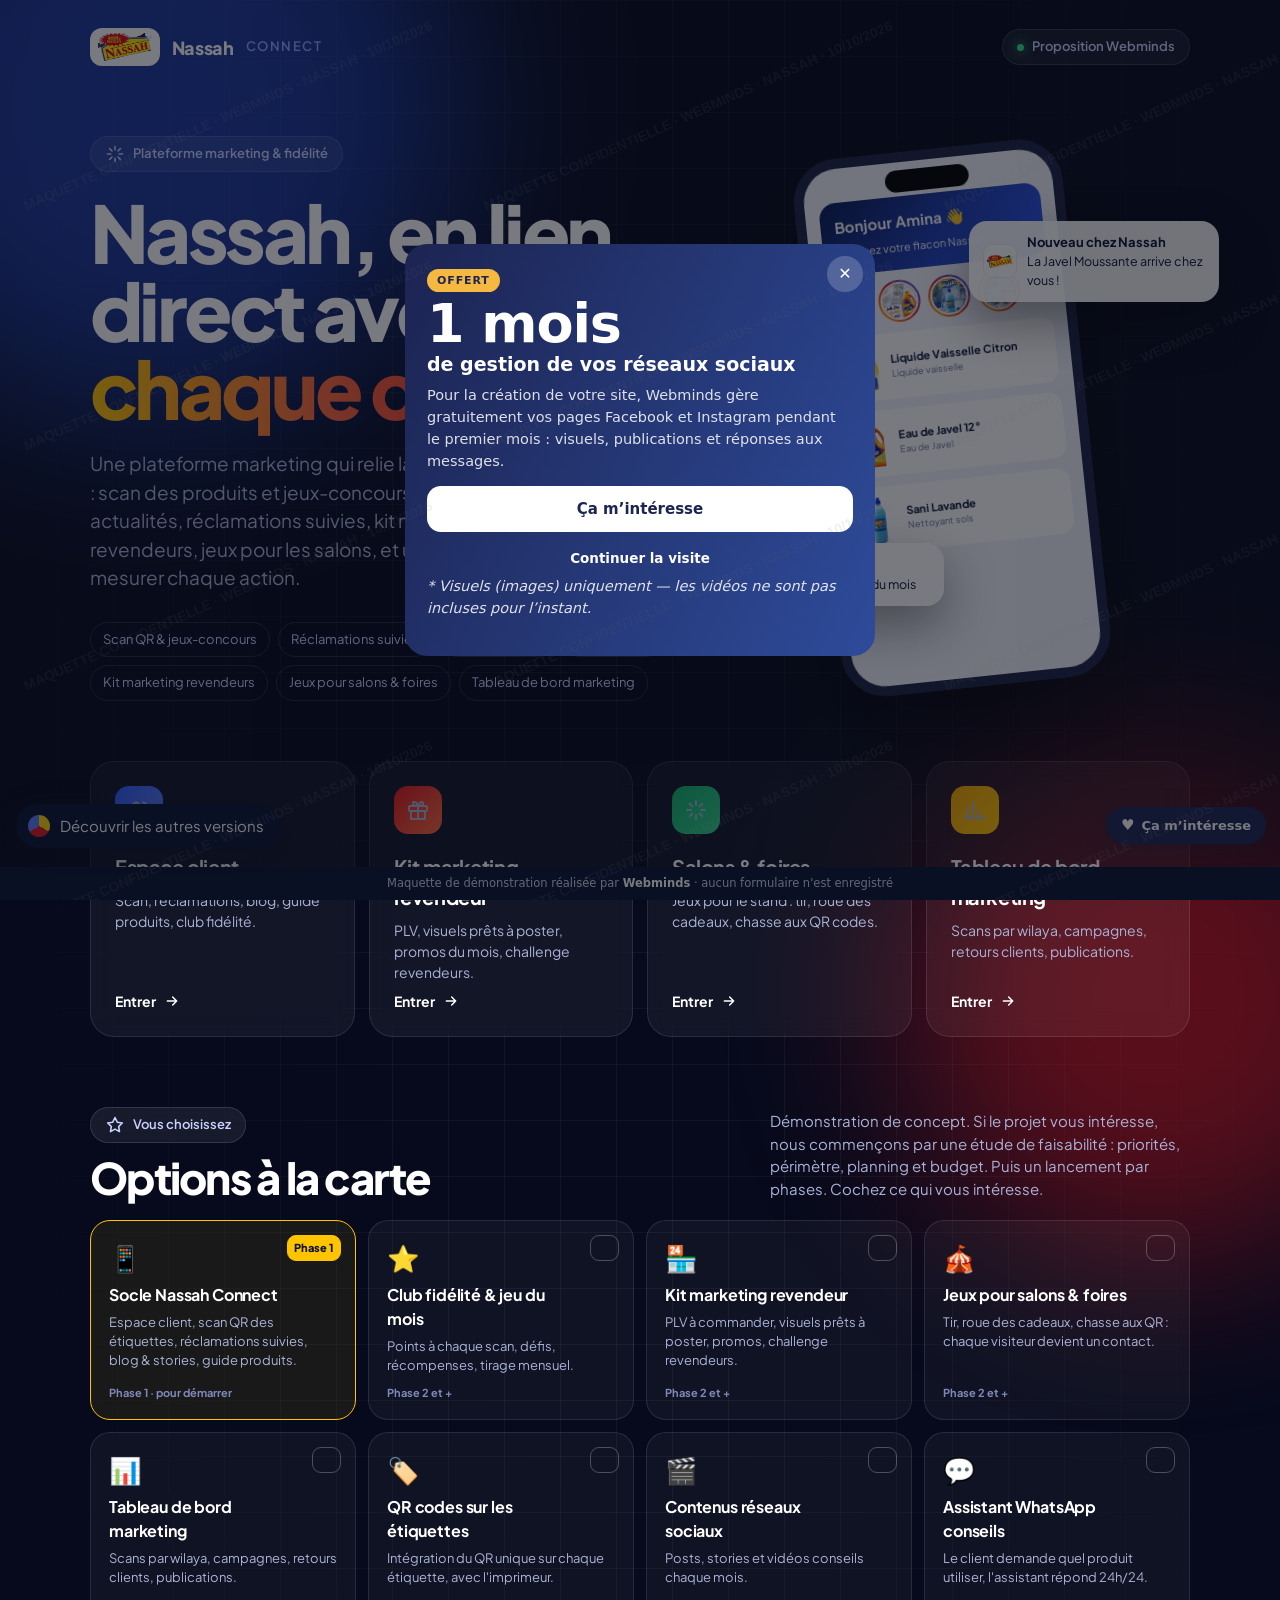
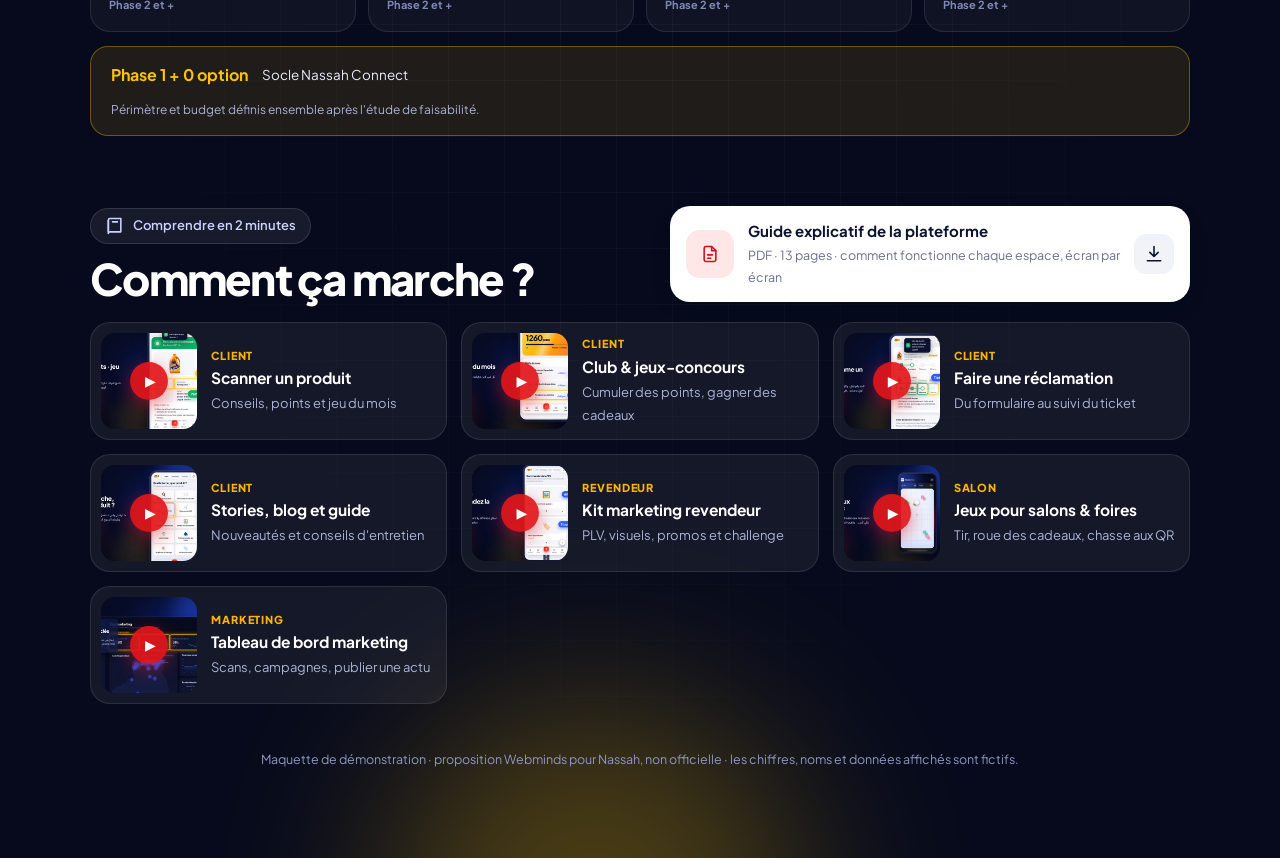
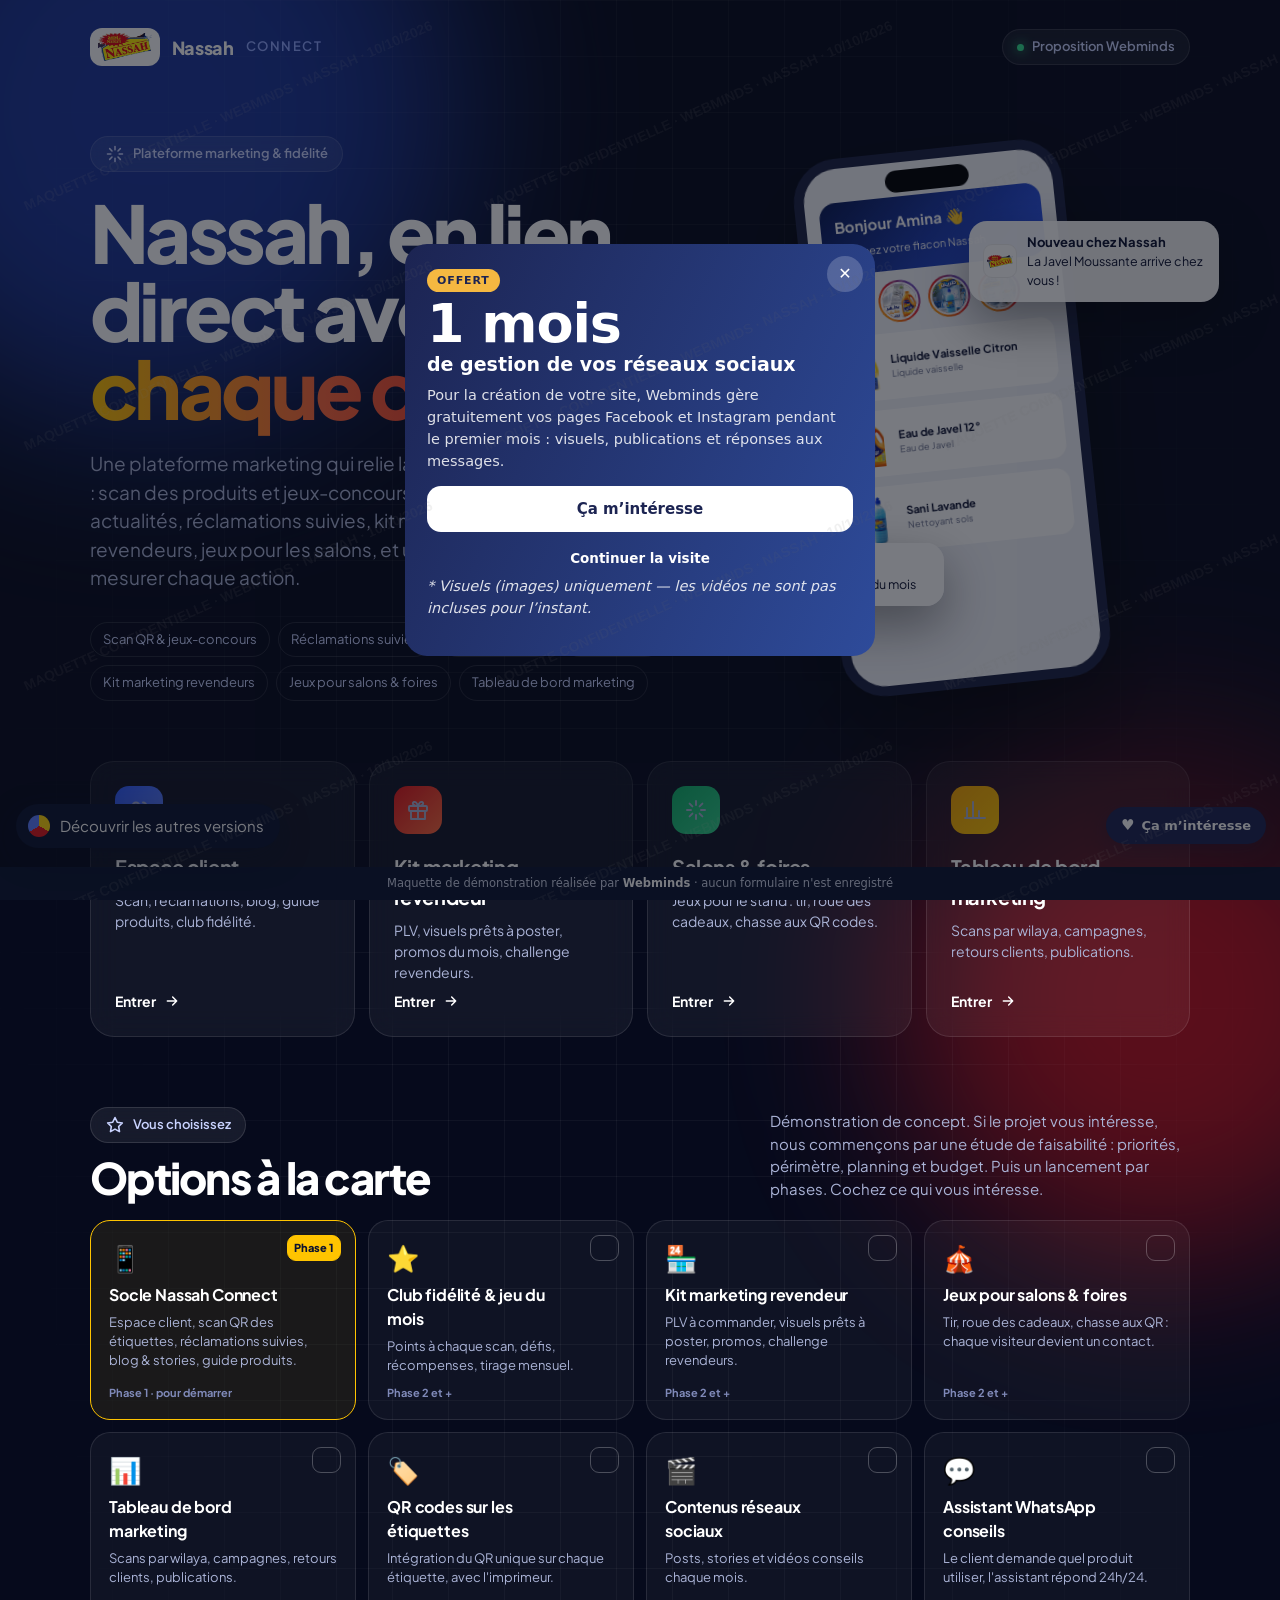
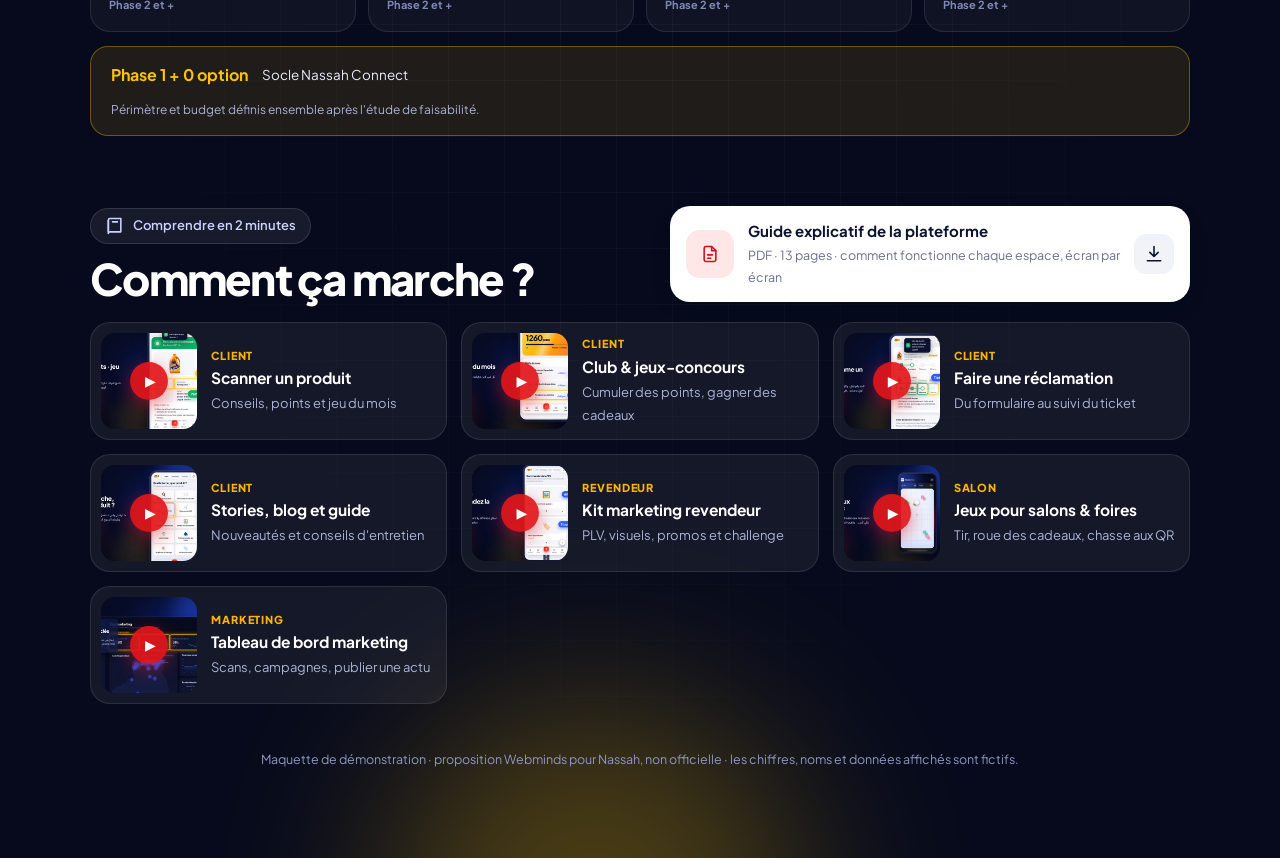
